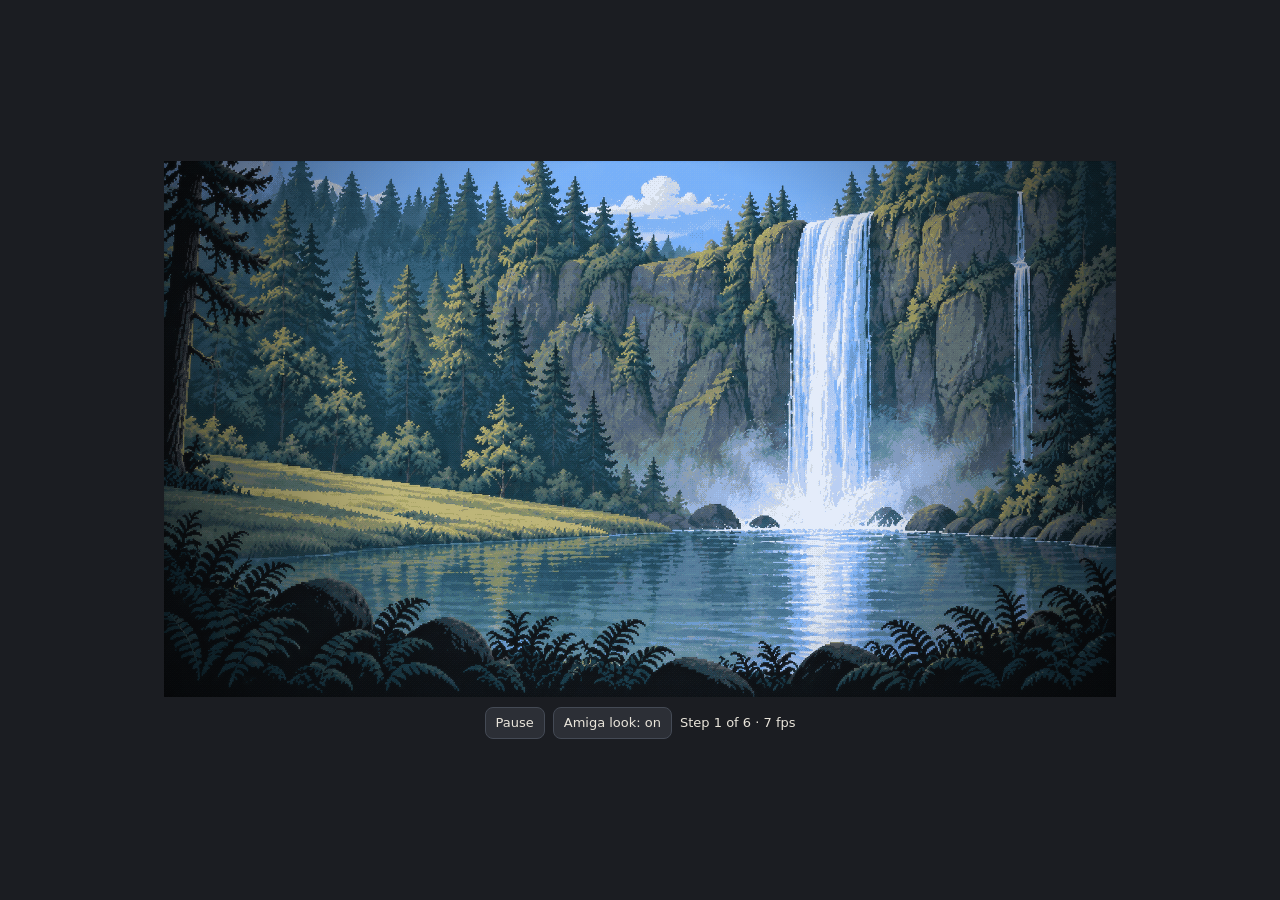
==== prototypes/waterfall/index.html @ de6b4bd4 "Waterfall test, step 1: source art, layers, the camp's Amiga look over the frame Co-Authored-By: Cla" ====
<!doctype html><html><head><meta charset="utf-8"><meta name="viewport" content="width=device-width,initial-scale=1">
<title>Waterfall test</title>
<style>
:root{--page:#1b1d22;--ink:#e8e4da}
html,body{margin:0;height:100%;background:var(--page);color:var(--ink);font:13px/1.4 system-ui,sans-serif}
.wrap{display:grid;place-items:center;min-height:100%;padding:16px;box-sizing:border-box}
canvas{display:block;image-rendering:pixelated;image-rendering:crisp-edges}
.bar{margin-top:10px;display:flex;gap:8px;align-items:center;flex-wrap:wrap;justify-content:center}
button{font:inherit;color:var(--ink);background:#2c2f36;border:1px solid #444a55;border-radius:8px;padding:6px 10px;cursor:pointer}
</style></head><body><div class="wrap"><div>
<canvas id="v" width="952" height="536" aria-label="Pixel-art waterfall into a forest pool, morning"></canvas>
<div class="bar"><button id="play" type="button">Pause</button><button id="look" type="button">Amiga look: on</button><span id="info"></span></div>
</div></div>
<script>
/* The waterfall: a pixel-art morning scene. Made by prototypes/waterfall/build.py from master.png and clean.png.
   WaterfallScene.start(canvas, active) draws into a 952x536 canvas at 7 fps while active() is true. */
window.WaterfallScene={start(v,active=()=>true){const API={ready:false};
const STEP=1,W=1672,H=941,Y0=939,AW=952,AH=536,CY=40,TOP=[1.0, 1.0, 1.0, 1.0, 1.0, 1.0, 1.0, 1.0, 1.0, 1.0, 1.0, 1.0, 1.0, 1.0, 1.0, 1.0, 1.0, 1.0, 1.0, 1.0, 1.0, 1.0, 1.0, 1.0, 1.0, 1.0, 1.0, 1.0, 1.0, 1.0, 1.0, 1.0, 1.0, 1.0, 1.0, 1.0, 1.0, 1.0, 1.0, 1.0, 1.0, 1.0, 1.0, 1.0, 1.0, 1.0, 1.0, 1.0, 1.0, 1.0, 1.0, 1.0, 1.0, 1.0, 1.0, 1.0, 1.0, 1.0, 1.0, 1.0, 1.0, 1.0, 1.0, 1.0, 1.0, 1.0, 1.0, 1.0, 1.0, 1.0, 1.0, 1.0, 1.0, 1.0, 1.0, 1.0, 1.0, 1.0, 1.0, 1.0, 1.0, 1.0, 1.0, 1.0, 1.0, 1.0, 1.0, 1.0, 1.0, 1.0, 1.0, 1.0, 1.0, 1.0, 1.0, 1.0, 1.0, 1.0, 1.0, 1.0, 1.0, 1.0, 1.0, 1.0, 1.0, 1.0, 1.0, 1.0, 1.0, 1.0, 1.0, 1.0, 1.0, 1.0, 1.0, 1.0, 1.0, 1.0, 1.0, 1.0, 1.0, 1.0, 1.0, 1.0, 1.0, 1.0, 1.0, 1.0, 1.0, 1.0, 1.0, 1.0, 1.0, 1.0, 1.0, 1.0, 1.0, 1.0, 1.0, 1.0, 1.0, 1.0, 1.0, 1.0, 1.0, 1.0, 1.0, 1.0, 1.0, 1.0, 1.0, 1.0, 1.0, 1.0, 1.0, 1.0, 1.0, 1.0, 1.0, 1.0, 1.0, 1.0, 1.0, 1.0, 1.0, 1.0, 1.0, 1.0, 1.0, 1.0, 1.0, 1.0, 1.0, 1.0, 1.0, 1.0, 1.0, 1.0, 1.0, 1.0, 1.0, 1.0, 1.0, 1.0, 1.0, 1.0, 1.0, 1.0, 1.0, 1.0, 1.0, 1.0, 1.0, 1.0, 1.0, 1.0, 1.0, 1.0, 1.0, 1.0, 1.0, 1.0, 1.0, 1.0, 1.0, 1.0, 1.0, 1.0, 1.0, 1.0, 1.0, 1.0, 1.0, 1.0, 1.0, 1.0, 1.0, 1.0, 1.0, 1.0, 1.0, 1.0, 1.0, 1.0, 1.0, 1.0, 1.0, 1.0, 1.0, 1.0, 1.0, 1.0, 1.0, 1.0, 1.0, 1.0, 1.0, 1.0, 1.0, 1.0, 1.0, 1.0, 1.0, 1.0, 1.0, 1.0, 1.0, 1.0, 1.0, 1.0, 1.0, 1.0, 1.0, 1.0, 1.0, 1.0, 1.0, 1.0, 1.0, 1.0, 1.0, 1.0, 1.0, 1.0, 1.0, 1.0, 1.0, 1.0, 1.0, 1.0, 1.0, 1.0, 1.0, 1.0, 1.0, 1.0, 1.0, 1.0, 1.0, 1.0, 1.0, 1.0, 1.0, 1.0, 1.0, 1.0, 1.0, 1.0, 1.0, 1.0, 1.0, 1.0, 1.0, 1.0, 1.0, 1.0, 1.0, 1.0, 1.0, 1.0, 1.0, 1.0, 1.0, 1.0, 1.0, 1.0, 1.0, 1.0, 1.0, 1.0, 1.0, 1.0, 1.0, 1.0, 1.0, 1.0, 1.0, 1.0, 1.0, 1.0, 1.0, 1.0, 1.0, 1.0, 1.0, 1.0, 1.0, 1.0, 1.0, 1.0, 1.0, 1.0, 1.0, 1.0, 1.0, 1.0, 1.0, 1.0, 1.0, 1.0, 1.0, 1.0, 1.0, 1.0, 1.0, 1.0, 1.0, 1.0, 1.0, 1.0, 1.0, 1.0, 1.0, 1.0, 1.0, 1.0, 1.0, 1.0, 1.0, 1.0, 1.0, 1.0, 1.0, 1.0, 1.0, 1.0, 1.0, 1.0, 1.0, 1.0, 1.0, 1.0, 1.0, 1.0, 1.0, 1.0, 1.0, 1.0, 1.0, 1.0, 1.0, 1.0, 1.0, 1.0, 1.0, 1.0, 1.0, 1.0, 1.0, 1.0, 1.0, 1.0, 1.0, 1.0, 1.0, 1.0, 1.0, 1.0, 1.0, 1.0, 1.0, 1.0, 1.0, 1.0, 1.0, 1.0, 1.0, 1.0, 1.0, 1.0, 1.0, 1.0, 1.0, 1.0, 1.0, 1.0, 1.0, 1.0, 1.0, 1.0, 1.0, 1.0, 1.0, 1.0, 1.0, 1.0, 1.0, 1.0, 1.0, 1.0, 1.0, 1.0, 1.0, 1.0, 1.0, 1.0, 1.0, 1.0, 1.0, 1.0, 1.0, 1.0, 1.0, 1.0, 1.0, 1.0, 1.0, 1.0, 1.0, 1.0, 1.0, 1.0, 1.0, 1.0, 1.0, 1.0, 1.0, 1.0, 1.0, 1.0, 1.0, 1.0, 1.0, 1.0, 1.0, 1.0, 1.0, 1.0, 1.0, 1.0, 1.0, 1.0, 1.0, 1.0, 1.0, 1.0, 1.0, 1.0, 1.0, 1.0, 1.0, 1.0, 1.0, 1.0, 1.0, 1.0, 1.0, 1.0, 1.0, 1.0, 1.0, 1.0, 1.0, 1.0, 1.0, 1.0, 1.0, 1.0, 1.0, 1.0, 1.0, 1.0, 1.0, 1.0, 1.0, 1.0, 1.0, 1.0, 1.0, 1.0, 1.0, 1.0, 1.0, 1.0, 1.0, 1.0, 1.0, 1.0, 1.0, 1.0, 1.0, 1.0, 1.0, 1.0, 1.0, 1.0, 1.0, 1.0, 1.0, 1.0, 1.0, 1.0, 1.0, 1.0, 1.0, 1.0, 1.0, 1.0, 1.0, 1.0, 1.0, 1.0, 1.0, 1.0, 1.0, 1.0, 1.0, 1.0, 1.0, 1.0, 1.0, 1.0, 1.0, 1.0, 1.0, 1.0, 1.0, 1.0, 1.0, 1.0, 1.0, 1.0, 1.0, 1.0, 1.0, 1.0, 1.0, 1.0, 1.0, 1.0, 1.0, 1.0, 1.0, 1.0, 1.0, 1.0, 1.0, 1.0, 1.0, 1.0, 1.0, 1.0, 1.0, 1.0, 1.0, 1.0, 1.0, 1.0, 1.0, 1.0, 1.0, 1.0, 1.0, 1.0, 1.0, 1.0, 1.0, 1.0, 1.0, 1.0, 1.0, 1.0, 1.0, 1.0, 1.0, 1.0, 1.0, 1.0, 1.0, 1.0, 1.0, 1.0, 1.0, 1.0, 1.0, 1.0, 1.0, 1.0, 1.0, 1.0, 1.0, 1.0, 1.0, 1.0, 1.0, 1.0, 1.0, 1.0, 1.0, 1.0, 1.0, 1.0, 1.0, 1.0, 1.0, 1.0, 1.0, 1.0, 1.0, 1.0, 1.0, 1.0, 1.0, 1.0, 1.0, 1.0, 1.0, 1.0, 1.0, 1.0, 1.0, 1.0, 1.0, 1.0, 1.0, 1.0, 1.0, 1.0, 1.0, 1.0, 1.0, 1.0, 1.0, 1.0, 1.0, 1.0, 1.0, 1.0, 1.0, 1.0, 1.0, 1.0, 1.0, 1.0, 1.0, 1.0, 1.0, 1.0, 1.0, 1.0, 1.0, 1.0, 1.0, 1.0, 1.0, 1.0, 1.0, 1.0, 1.0, 1.0, 1.0, 1.0, 1.0, 1.0, 1.0, 1.0, 1.0, 1.0, 1.0, 1.0, 1.0, 1.0, 1.0, 1.0, 1.0, 1.0, 1.0, 1.0, 1.0, 1.0, 1.0, 1.0, 1.0, 1.0, 1.0, 1.0, 1.0, 1.0, 1.0, 1.0, 1.0, 1.0, 1.0, 1.0, 1.0, 1.0, 1.0, 1.0, 1.0, 1.0, 1.0, 1.0, 1.0, 1.0, 1.0, 1.0, 1.0, 1.0, 1.0, 1.0, 1.0, 1.0, 1.0, 1.0, 1.0, 1.0, 1.0, 1.0, 1.0, 1.0, 1.0, 1.0, 1.0, 1.0, 1.0, 1.0, 1.0, 1.0, 1.0, 1.0, 1.0, 1.0, 1.0, 1.0, 1.0, 1.0, 1.0, 1.0, 1.0, 1.0, 1.0, 1.0, 1.0, 1.0, 1.0, 1.0, 1.0, 1.0, 1.0, 1.0, 1.0, 1.0, 1.0, 1.0, 1.0, 1.0, 1.0, 1.0, 1.0, 1.0, 1.0, 1.0, 1.0, 1.0, 1.0, 1.0, 1.0, 1.0, 1.0, 1.0, 1.0, 1.0, 1.0, 1.0, 1.0, 1.0, 1.0, 1.0, 1.0, 1.0, 1.0, 1.0, 1.0, 1.0, 1.0, 1.0, 1.0, 1.0, 1.0, 1.0, 1.0, 1.0, 1.0, 1.0, 1.0, 1.0, 1.0, 1.0, 1.0, 1.0, 1.0, 1.0, 1.0, 1.0, 1.0, 1.0, 1.0, 1.0, 1.0, 1.0, 1.0, 1.0, 1.0, 1.0, 1.0, 1.0, 1.0, 1.0, 1.0, 1.0, 1.0, 1.0, 1.0, 1.0, 1.0, 1.0, 1.0, 1.0, 1.0, 1.0, 1.0, 1.0, 1.0, 1.0, 1.0, 1.0, 1.0, 1.0, 1.0, 1.0, 1.0, 1.0, 1.0, 1.0, 1.0, 1.0, 1.0, 1.0, 1.0, 1.0, 1.0, 1.0, 1.0, 1.0, 1.0, 1.0, 1.0, 1.0, 1.0, 1.0, 1.0, 1.0, 1.0, 1.0, 1.0, 1.0, 1.0, 1.0, 1.0, 1.0, 1.0, 1.0, 1.0, 1.0, 1.0, 1.0, 1.0, 1.0, 1.0, 1.0, 1.0, 1.0, 1.0, 1.0, 1.0, 1.0, 1.0, 1.0, 1.0, 1.0, 1.0, 1.0, 1.0, 1.0, 1.0, 1.0, 1.0, 1.0, 1.0, 1.0, 1.0, 1.0, 1.0, 1.0, 1.0, 1.0, 1.0, 1.0, 1.0, 1.0, 1.0, 1.0, 1.0, 1.0, 1.0, 1.0, 1.0, 1.0, 1.0, 1.0, 1.0, 1.0, 1.0, 1.0, 1.0, 1.0, 1.0, 1.0, 1.0, 1.0, 1.0, 1.0, 1.0, 1.0, 1.0, 1.0, 1.0, 1.0, 1.0, 1.0, 1.0, 1.0, 1.0, 1.0, 1.0, 1.0, 1.0, 1.0, 1.0, 1.0, 1.0, 1.0, 1.0, 1.0, 1.0, 1.0, 1.0, 1.0, 1.0, 1.0, 1.0, 1.0, 1.0, 1.0, 1.0, 1.0, 1.0, 1.0, 1.0, 1.0, 1.0, 1.0, 1.0, 1.0, 1.0, 1.0, 1.0, 1.0, 1.0, 1.0, 1.0, 1.0, 1.0, 1.0, 1.0, 1.0, 1.0, 1.0, 1.0, 1.0, 1.0, 1.0, 1.0, 1.0, 1.0, 1.0, 1.0, 1.0, 1.0, 1.0, 1.0, 1.0, 1.0, 1.0, 1.0, 1.0, 1.0, 1.0, 1.0, 1.0, 1.0, 1.0, 1.0, 1.0, 1.0, 1.0, 1.0, 1.0, 1.0, 1.0, 1.0, 1.0, 1.0, 1.0, 1.0, 1.0, 1.0, 1.0, 1.0, 1.0, 1.0, 1.0, 1.0, 1.0, 1.0, 1.0, 1.0, 1.0, 1.0, 1.0, 1.0, 1.0, 1.0, 1.0, 1.0, 1.0, 1.0, 1.0, 1.0, 1.0, 1.0, 1.0, 1.0, 1.0, 1.0, 1.0, 1.0, 1.0, 1.0, 1.0, 1.0, 1.0, 1.0, 1.0, 1.0, 1.0, 1.0, 1.0, 1.0, 1.0, 1.0, 1.0, 1.0, 1.0, 1.0, 1.0, 1.0, 1.0, 1.0, 1.0, 1.0, 1.0, 1.0, 1.0, 1.0, 1.0, 1.0, 1.0, 1.0, 1.0, 1.0, 1.0, 1.0, 1.0, 1.0, 1.0, 1.0, 1.0, 1.0, 1.0, 1.0, 1.0, 1.0, 1.0, 1.0, 1.0, 1.0, 1.0, 1.0, 1.0, 1.0, 1.0, 1.0, 1.0, 1.0, 1.0, 1.0, 1.0, 1.0, 1.0, 1.0, 1.0, 1.0, 1.0, 1.0, 1.0, 1.0, 1.0, 1.0, 1.0, 1.0, 1.0, 1.0, 1.0, 1.0, 1.0, 1.0, 1.0, 1.0, 1.0, 1.0, 1.0, 1.0, 1.0, 1.0, 1.0, 1.0, 1.0, 1.0, 1.0, 1.0, 1.0, 1.0, 1.0, 1.0, 1.0, 1.0, 1.0, 1.0, 1.0, 1.0, 1.0, 1.0, 1.0, 1.0, 1.0, 1.0, 1.0, 1.0, 1.0, 1.0, 1.0, 1.0, 1.0, 1.0, 1.0, 1.0, 1.0, 1.0, 1.0, 1.0, 1.0, 1.0, 1.0, 1.0, 1.0, 1.0, 1.0, 1.0, 1.0, 1.0, 1.0, 1.0, 1.0, 1.0, 1.0, 1.0, 1.0, 1.0, 1.0, 1.0, 1.0, 1.0, 1.0, 1.0, 1.0, 1.0, 1.0, 1.0, 1.0, 1.0, 1.0, 1.0, 1.0, 1.0, 1.0, 1.0, 1.0, 1.0, 1.0, 1.0, 1.0, 1.0, 1.0, 1.0, 1.0, 1.0, 1.0, 1.0, 1.0, 1.0, 1.0, 1.0, 1.0, 1.0, 1.0, 1.0, 1.0, 1.0, 1.0, 1.0, 1.0, 1.0, 1.0, 1.0, 1.0, 1.0, 1.0, 1.0, 1.0, 1.0, 1.0, 1.0, 1.0, 1.0, 1.0, 1.0, 1.0, 1.0, 1.0, 1.0, 1.0, 1.0, 1.0, 1.0, 1.0, 1.0, 1.0, 1.0, 1.0, 1.0, 1.0, 1.0, 1.0, 1.0, 1.0, 1.0, 1.0, 1.0, 1.0, 1.0, 1.0, 1.0, 1.0, 1.0, 1.0, 1.0, 1.0, 1.0, 1.0, 1.0, 1.0, 1.0, 1.0, 1.0, 1.0, 1.0, 1.0, 1.0, 1.0, 1.0, 1.0, 1.0, 1.0, 1.0, 1.0, 1.0, 1.0, 1.0, 1.0, 1.0, 1.0, 1.0, 1.0, 1.0, 1.0, 1.0, 1.0, 1.0, 1.0, 1.0, 1.0, 1.0, 1.0, 1.0, 1.0, 1.0, 1.0, 1.0, 1.0, 1.0, 1.0, 1.0, 1.0, 1.0, 1.0, 1.0, 1.0, 1.0, 1.0, 1.0, 1.0, 1.0, 1.0, 1.0, 1.0, 1.0, 1.0, 1.0, 1.0, 1.0, 1.0, 1.0, 1.0, 1.0, 1.0, 1.0, 1.0, 1.0, 1.0, 1.0, 1.0, 1.0, 1.0, 1.0, 1.0, 1.0, 1.0, 1.0, 1.0, 1.0, 1.0, 1.0, 1.0, 1.0, 1.0, 1.0, 1.0, 1.0, 1.0, 1.0, 1.0, 1.0, 1.0, 1.0, 1.0, 1.0, 1.0, 1.0, 1.0, 1.0, 1.0, 1.0, 1.0, 1.0, 1.0, 1.0, 1.0, 1.0, 1.0, 1.0, 1.0, 1.0, 1.0, 1.0, 1.0, 1.0, 1.0, 1.0, 1.0, 1.0, 1.0, 1.0, 1.0, 1.0, 1.0, 1.0, 1.0, 1.0, 1.0, 1.0, 1.0, 1.0, 1.0, 1.0, 1.0, 1.0, 1.0, 1.0, 1.0, 1.0, 1.0, 1.0, 1.0, 1.0, 1.0, 1.0, 1.0, 1.0, 1.0, 1.0, 1.0, 1.0, 1.0, 1.0, 1.0, 1.0, 1.0, 1.0, 1.0, 1.0, 1.0, 1.0, 1.0, 1.0, 1.0, 1.0, 1.0, 1.0, 1.0, 1.0, 1.0, 1.0, 1.0, 1.0, 1.0, 1.0, 1.0, 1.0, 1.0, 1.0, 1.0, 1.0, 1.0, 1.0, 1.0, 1.0, 1.0, 1.0, 1.0, 1.0, 1.0, 1.0, 1.0, 1.0, 1.0, 1.0, 1.0, 1.0, 1.0, 1.0, 1.0, 1.0, 1.0, 1.0, 1.0, 1.0, 1.0, 1.0, 1.0, 1.0, 1.0, 1.0, 1.0, 1.0, 1.0, 1.0, 1.0, 1.0, 1.0, 1.0, 1.0, 1.0, 1.0, 1.0, 1.0, 1.0, 1.0, 1.0, 1.0, 1.0, 1.0, 1.0, 1.0, 1.0, 1.0, 1.0, 1.0, 1.0, 1.0, 1.0, 1.0, 1.0, 1.0, 1.0, 1.0, 1.0, 1.0, 1.0, 1.0, 1.0, 1.0, 1.0, 1.0, 1.0, 1.0, 1.0, 1.0, 1.0, 1.0, 1.0, 1.0, 1.0, 1.0, 1.0, 1.0, 1.0, 1.0, 1.0, 1.0, 1.0, 1.0, 1.0, 1.0, 1.0, 1.0, 1.0, 1.0, 1.0, 1.0, 1.0, 1.0, 1.0, 1.0, 1.0, 1.0, 1.0, 1.0, 1.0, 1.0, 1.0, 1.0, 1.0, 1.0, 1.0, 1.0, 1.0, 1.0, 1.0, 1.0, 1.0, 1.0, 1.0, 1.0, 1.0, 1.0, 1.0, 1.0, 1.0, 1.0, 1.0, 1.0, 1.0, 1.0, 1.0, 1.0, 1.0, 1.0, 1.0, 1.0, 1.0, 1.0, 1.0, 1.0, 1.0, 1.0, 1.0, 1.0, 1.0, 1.0, 1.0, 1.0, 1.0, 1.0, 1.0, 1.0, 1.0, 1.0, 1.0, 1.0, 1.0, 1.0, 1.0, 1.0, 1.0, 1.0, 1.0, 1.0, 1.0, 1.0, 1.0, 1.0],PAL=[[218, 229, 248], [195, 205, 218], [169, 193, 238], [142, 180, 240], [173, 164, 103], [135, 163, 212], [110, 162, 241], [102, 159, 246], [100, 158, 245], [149, 145, 84], [128, 143, 150], [131, 127, 93], [111, 136, 174], [111, 122, 86], [92, 137, 196], [87, 124, 141], [95, 115, 115], [73, 115, 142], [98, 109, 103], [97, 101, 101], [86, 102, 108], [80, 103, 106], [79, 93, 101], [71, 104, 135], [71, 97, 90], [70, 86, 109], [69, 86, 84], [60, 103, 130], [55, 94, 125], [56, 98, 107], [55, 91, 100], [50, 86, 111], [57, 86, 86], [61, 80, 102], [59, 81, 78], [42, 81, 105], [47, 80, 86], [66, 72, 79], [59, 74, 89], [56, 73, 86], [53, 71, 83], [49, 73, 82], [48, 65, 77], [40, 74, 93], [42, 71, 77], [40, 62, 80], [40, 60, 64], [33, 71, 92], [31, 65, 86], [31, 65, 77], [28, 60, 79], [30, 59, 68], [28, 54, 70], [28, 53, 60], [21, 53, 69], [20, 51, 62], [38, 44, 52], [27, 44, 53], [23, 44, 55], [20, 48, 60], [20, 39, 48], [19, 46, 59], [18, 39, 49], [16, 45, 57], [15, 39, 50], [14, 31, 40], [17, 21, 25], [12, 18, 22], [12, 14, 17], [11, 21, 27], [11, 16, 21], [11, 16, 19], [11, 15, 20], [11, 15, 18], [11, 14, 17], [11, 13, 17], [11, 12, 15], [10, 11, 15], [10, 11, 12], [9, 22, 30]],TUNE={"bright": 6, "contrast": -4, "sat": 7, "temp": -3, "shadows": -16, "colors": 80, "dstr": 42},RAMPS={},GLINTS=[[678, 1301], [684, 1169], [816, 1235], [701, 1134], [663, 1135], [728, 1097], [654, 1078], [810, 1241], [756, 1202], [769, 1516], [685, 1064], [709, 1183], [839, 1259], [799, 1200], [828, 1168], [789, 1310], [661, 1343], [830, 1218]],FISH=[[712, 833], [691, 377], [707, 1005], [751, 1376], [781, 1016], [713, 720], [799, 941], [766, 1353], [716, 1003], [717, 462], [753, 947], [718, 918], [697, 964], [757, 958], [694, 966], [786, 899], [733, 1260], [733, 851], [693, 872], [752, 625], [798, 559], [808, 1090], [702, 1417], [745, 706]];
const vg=v.getContext('2d');
const work=document.createElement('canvas');work.width=W;work.height=H;const g=work.getContext('2d');g.imageSmoothingEnabled=false;
const small=document.createElement('canvas');small.width=AW;small.height=AH;const sg=small.getContext('2d',{willReadFrequently:true});sg.imageSmoothingEnabled=true;sg.imageSmoothingQuality='high';
const glow=document.createElement('canvas');glow.width=AW;glow.height=AH;const gg=glow.getContext('2d');
const load=s=>new Promise(r=>{const i=new Image();i.onload=()=>r(i);i.src='data:image/png;base64,'+s});
const hash=n=>{const s=Math.sin(n*127.1)*43758.5453;return s-Math.floor(s)};
const vn=(x,y)=>{const ix=Math.floor(x),iy=Math.floor(y),fx=x-ix,fy=y-iy,u=fx*fx*(3-2*fx),w=fy*fy*(3-2*fy),h=(a,b)=>hash(a*57.3+b*131.7);
  return (h(ix,iy)*(1-u)+h(ix+1,iy)*u)*(1-w)+(h(ix,iy+1)*(1-u)+h(ix+1,iy+1)*u)*w};
const px=(c,x,y,col)=>{c.fillStyle=col;c.fillRect(Math.round(x/2)*2,Math.round(y/2)*2,2,2)};   // one art pixel, on the grid

/* ---------- the camp's look: tune, 80 fixed colours, a Bayer 4x4 dither locked to the screen, glow and vignette ---------- */
function tune(r,g,b){const t=TUNE;r+=t.bright/200;g+=t.bright/200;b+=t.bright/200;const k=1+t.contrast/100;r=(r-.5)*k+.5;g=(g-.5)*k+.5;b=(b-.5)*k+.5;
  let l=r*.299+g*.587+b*.114;const s=1+t.sat/100;r=l+(r-l)*s;g=l+(g-l)*s;b=l+(b-l)*s;r+=t.temp/100*.12;b-=t.temp/100*.12;
  l=Math.min(1,Math.max(0,r*.299+g*.587+b*.114));const sh=1+t.shadows/100*(1-l)*(1-l);return [r*sh,g*sh,b*sh]}
const LUT=new Uint8Array(64*64*64*3);
for(let i=0;i<64;i++)for(let j=0;j<64;j++)for(let k=0;k<64;k++){const [r,g2,b]=tune((i+.5)/64,(j+.5)/64,(k+.5)/64);let best=0,bd=1e9;
  for(let p=0;p<PAL.length;p++){const dr=r*255-PAL[p][0],dg=g2*255-PAL[p][1],db=b*255-PAL[p][2],d=dr*dr*.3+dg*dg*.59+db*db*.11;if(d<bd){bd=d;best=p}}
  const o=((i*64+j)*64+k)*3;LUT[o]=PAL[best][0];LUT[o+1]=PAL[best][1];LUT[o+2]=PAL[best][2]}
const BAYER=[0,8,2,10,12,4,14,6,3,11,1,9,15,7,13,5],DSTR=TUNE.dstr/100*36;let lookOn=true;
function finish(){sg.drawImage(work,0,0,AW,AH);const im=sg.getImageData(0,0,AW,AH),d=im.data;
  if(lookOn){for(let y=0;y<AH;y++)for(let x=0;x<AW;x++){const o=(y*AW+x)*4,dt=(BAYER[(y&3)*4+(x&3)]/16-.47)*DSTR;
      const r=Math.min(63,Math.max(0,(d[o]+dt)>>2)),g2=Math.min(63,Math.max(0,(d[o+1]+dt)>>2)),b=Math.min(63,Math.max(0,(d[o+2]+dt)>>2)),q=((r*64+g2)*64+b)*3;
      d[o]=LUT[q];d[o+1]=LUT[q+1];d[o+2]=LUT[q+2]}}
  vg.putImageData(im,0,0);
  if(lookOn){gg.clearRect(0,0,AW,AH);gg.filter='blur(1.6px)';gg.drawImage(v,0,0);gg.filter='none';
    vg.save();vg.globalCompositeOperation='screen';vg.globalAlpha=.3;vg.drawImage(glow,0,0);vg.restore();
    const R=Math.hypot(AW*.6,AH*.55),vgr=vg.createRadialGradient(AW*.5,AH*.48,R*.4,AW*.5,AH*.48,R);vgr.addColorStop(0,'rgba(0,0,0,0)');vgr.addColorStop(1,'rgba(0,0,0,.8)');
    vg.fillStyle=vgr;vg.fillRect(0,0,AW,AH)}}

/* ---------- mist: soft puffs rising from the base of the fall and drifting slowly against the cliff ---------- */
const MIST=[];for(let i=0;i<16;i++)MIST.push({ph:hash(i*3.3)*14,x0:1020+hash(i*7.1)*330,dx:(hash(i*1.9)-.5)*70,r:34+hash(i*5.7)*40});
function mist(t){for(const m of MIST){const a=((t+m.ph)%14)/14,x=m.x0+m.dx*a+Math.sin(t*.25+m.ph)*14,y=625-a*170,r=m.r*(1+a*.9),al=.16*Math.sin(Math.PI*a);
  const gr=g.createRadialGradient(x,y,0,x,y,r);gr.addColorStop(0,`rgba(232,240,248,${al})`);gr.addColorStop(1,'rgba(232,240,248,0)');g.fillStyle=gr;g.fillRect(x-r,y-r,r*2,r*2)}}
/* ---------- glints and the fish ---------- */
function glints(t){for(let i=0;i<GLINTS.length;i++){const [y,x]=GLINTS[i],h=hash(i*4.7),k=Math.max(0,Math.sin(t*(.6+h*.9)+h*30));if(k<.92)continue;
  px(g,x,y,'#f4fbff');if(k>.985){px(g,x-2,y,'#cfe6f2');px(g,x+2,y,'#cfe6f2');px(g,x,y-2,'#cfe6f2');px(g,x,y+2,'#cfe6f2')}}}
const JUMPS=[];{let tt=18;for(let i=0;i<200;i++){JUMPS.push({s:tt,i});tt+=50+hash(i*2.3)*50}}   // the first after 18 s (for testing), then every 50-100 s
function ring(x,y,a,col){const r=4+a*26,n=Math.round(8+r*.9);for(let k=0;k<n;k++){const an=k/n*6.283;if(hash(k*1.3+a*.0)>1-a*.6)continue;px(g,x+Math.cos(an)*r,y+Math.sin(an)*r*.28,col)}}
function fish(t){for(const j of JUMPS){if(j.s>t)break;const a=t-j.s;if(a>3.4)continue;const [y0,x0]=FISH[j.i%FISH.length],dir=hash(j.i)>.5?1:-1;
  if(a<1){const x=x0+dir*a*30,y=y0-Math.sin(Math.PI*a)*26,c='#c9d6dc',d='#5f7480',up=a<.5;   // a small fish arcs out and back in
    px(g,x,y,c);px(g,x-dir*2,y+(up?2:-2)*.5,c);px(g,x+dir*2,y-(up?1:-1),d);px(g,x-dir*4,y+(up?2:-1),d);
    if(a<.25){px(g,x0-2,y0,'#e8f4f8');px(g,x0+2,y0-2,'#e8f4f8')}}
  ring(x0,y0,Math.min(1,a/2.4),'rgba(220,236,242,.85)');if(a>1)ring(x0+dir*30,y0,Math.min(1,(a-1)/2.4),'rgba(220,236,242,.85)')}}

Promise.all([load('iVBORw0KGgoAAAANSUhEUgAABogAAAOtCAIAAAA95HBeAAEAAElEQVR42pz9adAuyXUeBp5zMrOq3u1b79a39wa6sRErCXABSRBcTIriKomy6JElWWPRYTs8GjtGdjgUjnHMaJaw5ZF/KCyFQyJntFjjsA1KAklJJEUJBAFIxNpNdGPrBd199/ut71ZVuZwzP2rLrO9rSTH9g7y491vqrcrKPOc5z4KorgivEAEkAAQAQDACAQgFNBABACAAEACgAACiBEBAYcLMufXP/se/8kM//bObtYcAkKmtLd/x7JW//Zf+/O/8g1/h4MkoQAIAABEAAEBEAAREaP8TkfYfpfsrwO5/SPPbERABARABFSACIZLGYja5ch0Q3GrJVYlAejpV+TQAMDthB86Ks5nJ0GSUFXmxszl6uL37bWALBBAYRAARmPV8Pn38sWxvxsECBxVAhfDYjetua7/5wov1ekuZQqXFB8iv/My/9xc/9mP/drVxqDQQhhCUyVD5T/7yf/O7v/rfZVMVnHDw3WdAQEIk9vzch77ze37wg5//nU997YUXi2xS2XJ29Tt/7j/5q9//w9+1Pd4WmXFBAkAQEAFBkOZTA4K0N6q5dwCCCCAswhpBIbL1INLeShYQAZDm20D6W40I2PybZyZN+/uT3R1NIgpRa1KIGBiAV1v7+q3TTelYOHAAABZhQG5/MTIWQc+YTGDDoIGpe5ggIM31CgLj8EgBEJvHidEFNY8d+6feL4JuBSAAUvsF0q4CEGbHhwfyz37tl9/45r8wEy2EwAyAgsDYfBcAiEJYHZ0+8dQHv+vHfnG2eAytAiFmEQAWZgRhYGAAFJDuCoaPIt1H6pclJl/SLef+O4ZPmnzC5ptw9FWS/H8cln70IrS/XKKv7N4jiO8tja8q/VXdxaeXKvEfoseX/i2mHwjil3n8sQTG/+Ho00p0zxCHJ48XvmH4ehn/AIl+ff8N3dPqNgwARLxw4Thc73DFCP+a/2T0mUffIuk/XvLjhgt5i8cf33u55GFK9CMue7iXLcMLn1oEAFhGqw6Rxg9X4OJPi5cpxb9OLt6q4c/dDiAXPkXzi0SSX4d48ZbLhY+JmH59+hOGp56cIf+qp3PJR8BLF/glT5Wie4CjQ6xf391GjgCq+X+C3SYjjBAUBZ9zjcIB2SNgmFBYnNyGN361rl5eluvF4XSWE1o6Pqu+8drR2UaqoOvATlCxVGW1d+Ox7/zxP7p39d2kHgWYgpfhVzACSvecsd/bBASA480Gk/uEb/mhu+/AyzaXi4ti/ELLpT+N01t+4dVFeYs3M/r10YLplly6e0iyYNLrvLiBS7qEMN3RLt2Fhg0Kx28OdksBL/khculOLfD/339ycROO96BhvY63lbd+aPE3SvLSUPrKD7dJLt3oxn+Q9izAi2cBvuVGJxe2yOgqmC8crHLJbib4r73D2N+8f9VNGkoaufBqwFtd71sdlM2WKJIum/FuJJIsbRzvcm91oEL/k+Vi0SXxdik42mfl0hdGLiuPLm7pzQ9DSvf/iw8m3nclud74Si49MZryN/mlb1lXxJcrF3crEbnw2OTCGr/sDaXhVAIAGfY0ah+jyCU/UboyGKPD9a33gfiqLtnlLqn/cPSox8XZW9Y2/VVIurte8ia2Px8lqi6jzyJ4Ye0LAIhqS+/+BrTdgwwlwLC6CQBBKPlSECERBEARoe4YEwAG9EgekQGQGUQA2OfiJyd3+PZvBr7vsC5moGEb6soQBcBVnd09obun5aqug7MigKgFiAVAUAAlejmBMYhGIEAA66agZhS2evbhn/[base64]/8RV+v7t965fY3Xjg/efPowUMXgEEghEmR7e3t7ezMvN1uy03lgg2h0NoQiUBgYNZKm+WqfPPWXSQF4gkxn0yyvPDOldsth4BE2JdzbYeKbXeLgAgiwiIgHAJwtq/2Hw3sqDzz6+1s/20/8OO/sLeT5xrmub315hvn1hw8+vRsmi8UHWTnYN84P7332mv3js/WgV0BNteBNLMwCDMH730IEkK+3PDp2m2sC963ZVt3cvWtMCISgjAzMDMDoggEQaW0ppBn+CPfe/W5RwqpgQUBsHnILIxKWQubyp9v6s3WEyAR1ZarQKvKlzZsKn9ytim3tUJNhM1jQaUQm/eNEICdP9jPn3pivpgQArCAsHjPlYWNp5Pz7XZdsQCDKGPI5MpMEZXbbFxVCgdmAQQCzjJTzCa+rsv1tin1ug8qXYclSLqYTk0xARGlCAGJFCgUCSIMgSF4Ap4X0/liLiBIxMIo7R7pOSxXm+Vy4zk458WHEIRZ2kO2B6YanOViG4bR4dht8RxYQPZv3pzu7CKLVrrFSgioOZGajQyBQepyw8EH61xVAiIDcuAggkgsgigoTICKSCMyTabAjh0CTYC9BIuIQhqjQ0hEEBGwOVwUEqAgKQJHVx695lEH9ohQbVnt5LePT5//yuc4VDqfS1tASNuN9NVgs3232yun+/LFYxq7wpgEml4IRQCYvbcA4LcbqWsghZmhQoCFlAJEu9pKVVllBUjv7mdT0plBIgmALAIChH3Biag4CAch0k5YAJ135fbE2y0RoPfGKAe2mOnrT9zIZ9n6bGXUVBAF2IEgEKoawIIvALjpDmUoxYXB3/v2N786x6os+0d7/cmbH/[base64]/3PlImxx+f8aQ10iUfHZ3UuBy4t7vIA0yPitkn4NXbyeqGP916AZF7C5i5eEl3Y67UqOnhJG60Qu7Wek/5UX+jK52FZ3H04uVpk49KRD7Y3/uh4X029BeCv08LILAUSUi08bk4874AV44UdgfJ14ySJCjDEVSXs0THcPGXWY2H2quAnAqHu+5GYgt/3A5dDBZYuvXcOIfVco7S4m3Qs4XApcMqW50EBGXy/NJtfcaXlLDBz/jaEOFLgMaru0lxZJMCxMFlr07jV1N6BI0/K2b6EQNueZQkeKhIQEqBaxCCv9CMKN8vhr8wPi1aqYz2/fOb19HlYWgwJXsppktnQBMHhADQ/vvKKy/Z1HHqtrQGBK7iG2OzUKxhh3ikDK+M0dY3OI7aMcbiZeAkRcBnjhhb4X0/0T/xXThWRtpA0jjl5hiV9WGgAAGT7iJcizXLqB94305RvUJYtEmmMNo3Y3QSaaWyqXHgJ9RTSG1S5stZctTbz40xKcE0UE20+E6ezr3xTpu+TNbj8pjv9hGGrR8M2YnDLd+4/xw8W3PAq7FxNThKMrmFMAv8XmLj8p+l8j7ep5i/cbhzP8rXeN5tcPtU37TlzY8i/7XJedldiNKyCaMcHF5fcWs7F/o70N+yHvBXhOhuUVlegDlooXC5fhOQhcmI7BgDB2NwpjdPEtagaM8HWIF5CMkKRoztZvbDgG1P9VD7e756PjRt7iLY1hULn4MwWi7UhASLq72dfjSS0n0LY/TQeE3ZgH8V/zROWysZJ0q/ViXZdWpW994uFlyyWZuuPo98pbTLq6Nx0xfmSY7g89yC/x1owwxp3Tw7v9chkAUKG28eFuzXALBTKhEIhoQGBEMgBQ46EqHgnrB7t77O1W5Z7JBcIAaGbKrGiyWJxWwN0wiAWRsOtamnqruVBUBMF7EdRGO8t37p9ff9f7928+RVmxPV9pAo3ESD7I6tTVd8ucFM12s4O30fyQ6/[base64]/L+HPTdWw9e+OwX+eiOt6eBBTOyG49K5XpS7C44eF0ot3TL89Izwq62jrNMMSMSskgAQFLMQEQswkikFTjPoYEjULoxMiJEhSa2sGy7TpuZK6GeirdBVSylJeRpvloHCz6/opcrXlvcl7wqSRfZnft3t3e/[base64]//izHz16+TNV+RCVuXCuSVujiAC1Y0pFOxyQA6NSQmJL+dW//t89fPMVMhNujymBBJkbBh3Y78DD/g0ydLLYnwOILVdrqBMIxVu3PBNA8B4JhL0rSzWZkdbNu5fPpzbUxAzIodqKeDUt0BjwVccU6eAjZMQgwBICKqQMwPo3X3l1e3QiInqiFcFskS9PykWxu5PvsfegwQsjo4ggi8rYaANgQJESDOKH50kICCY3q7OzFz7z+4RFPn+ETDabFXpy8In/4a9ee/SdH/7hn3ZlDUwgjFE11n789uhCGR4BZEopguADSLNSgYM0701z17vDGIebiiAsiGiMAgJbukrTfEYoKMxC6HyYzrLS2wBAmlgYUdpvJZAghCAghOK4qfKRWmR4PCxtpgoxyaz7LAPmH6FyaUOC6Si1u/yufmhLMCLNIsSIRILcUqRQhIcWTOfZ+ebUk53Ps+1ZsK4ZRXVopQzDB2iQ9ajZEum4nRiDMtJDS12NFkNB0Vbe1LZtjYWXcOTSmnVULzbILkcHQ/vsm6JaGhYMDp1D3CFjd4cbPKCvdnAEDeEA5aAk5d1btYVd/d1sz8OPRMQY6ep+ewSQSff6YlrRD7dxKNixH0xLCiL1tyFaK/1N7poJvEAMiSmb7bVhXx1j8kFRxuyZfptGSgbeQ2/aAfAi0i37/iLwso5z4OBETSwCgjBgC+i3iDhGsBR2v6R9Cl2lLMN963vutyB3EA6wSNRf94uq+Ye2jY8BzOjrUTBeQhLBhiKCI97TJcSXnh6I7Zg77i4xhlARR0sXx61ys4Vj2vpI91Sgb/2TQxa7T9wh5indYwTPYwKzj1pITJDb9gf1e+7QTyJECGXSDzMhiIbABVsJzueTsnT1ssyn9vAdN2uzv1icn9/ertebo7V/eOLWpcwPJs55UYog6IkmgrDZfOkf/Or+I699/N9/jypmwTlun3f78bBdFdGh3O54PZGRhqfefnhJsOyIuZxuWxfvz3j3HgYH3a+TfifvN7HhhaT4ceCogMDuczRf2ewW3Z4gMNQZDVcwff3iektaqBhbNK0fYUULpv/86erov3doUAVSdCbprnvSZAwO9n1e8yCwv5x2wbez3vZ29RSmdELQfAPGffmFiYPErJyBvNfNTOGSn4+XcU1THQNGPBxMEXIYXQImZCrsN6jo1GilAJLCI9G0qf0ahnjDjndXjBhVhB0kNIDAPXw8/A12I5KIbdXdxuFwjAuyYRfCmGmKI6RZRgfTMF4bFhSO2IfNI2gxw3h77pbEUCl3LSK2FUqKq3TnAMQvd4eEUUf5GDZLGehjA+Y0HHyj9xujPX7MlIOuSo8P1o6CMKz99pui8UW0/MactK72G/ZO6feNt6o5pa+vBsZ/fyTH0pPh8WK0UwlcPtPBlJo4vA5Nfd7vbN1RjWPKF0pDNJFoKbb1Or3lLEP62w4R9X1Yi90eEr1N0W6AI4xSoN/lImi5H2vHo5P2FelrjPbnS/+WDQVdUo8NLP++JInOcOnqG+w+V7SJdHqbaN/E8dhLZLwDtEXRAM4iEgiLIIISbt8bxYSBkUKxH0yehxOZTartaekq75gIoFz76VU13VVTVNNMW2K3rcHono83hnYRAIGUAiEWTTt77/zun3vuQx8FPasqC4TC4oFVpkLwap7Nnnx8b/[base64]/9NqXv/roY/NMaY2oM8WlN7li752zrtyiVHa1NYjOuvXp0qisuLKDqi9KGBGUwoZU460LmfHOtcsa++K2n1NLO1PrFyt2I9ZQKxDMDFsBzeLKzcnxhPTiYOK9E3L5dEaIpBWzW9//[base64]/LUX0kR6m63hdCpGguS+CBKhIggCir4N3HJzPJwUKN6QiMOi9J6WQkBQBCyjE0J3USAykP/5L//3t17745hc/GeqH2ZV3/sL/8f/xoz/9sb/8H/255z/9d5A09mcX9pPnlkGFgsHVgPt5sUsi2pB1QiCZAeIJCLAwNUuqB/ME+gM4qZlifjNCVL/GB1p0jLXfyyDCZQmIRAiMejqhYtpsH8EFRERtUBnmWpwNjl1VCYiEICGg1k2dg0gCyC4EG9REUJE4JgL2dnV65svaFJlzwcwMEtRbuXL93bs7j9m6QgKlQBCEhVC85+3GAjiAnNkLourkt8LCgRFBa8XeWQ7f/WN/6mf/zP/p7ouf+Y2/81c+/Zm/++yH/vj7P/LTRYa2ZmWwbysQ0soQARiaPhaRnPcsQWuoay/MREPBxO3e0j69hhwvnA62BZ0N29Ip1CqHzKAgAMtm445Otpt1qRUSYQjSsHqFkRppszAHr8gblQtD4KYkSKSPDTA4brahBcIAYUyAkEsENX3xgIOSpqNvNu1maLhvxBwr39puSQRDEEJFYfvZX/27CI989Kf+yPxgf3VqgZGABHh05ZKUGXgJza2bmPbAkaRQFvZ8ZxzRQCUBkSQhcCRgPHY/V4YmMybxdM2PNLxEGvTmo4JN4oJzjA1FFSRERaxcxnCRrsqWWNYQlX0Si72k79olUVGPRKTRSz70MVG1LcljQUjahI5v2WyfOH5LhnGrjNAdiClMXSMl/a2OKkzBEUNO8IJ+TkbYjcSD4RSrRumvOWnputslwJDM2jFFBfuWs6sRk+auvUXRl2NMSZARstqrGTFV8kSCbuxZJzjwFfv+H3u+RXTnYlQk5bdFrUvCaGvLnQGnGI3Px72h9C4IPToSbZIxdaZfE72wFXvS68DUlR4mQokr70i0EP1w7L48WkIt/W2kPo/A4Z6Ve/Gk614XBFCeSCNnx89jvXU3PqxF5xPSVF6/TuLy7elm98rk9j0LoooC1hU4K6Ros65MXojzBBQCAexszl19vl3kHBgEqEGSsavgEgpDQlwEiZvyfl+QCBCLyEDdtompgwFS3891C7p7JaUffAAmKqcWL0owkPYnMiJGaN6wDUTv9HD2CEc7Us/EStncMQ2m+9bEeABT4GbYkfqlGw1ZsBvfvCXvZywWHC4Bo78fGtP2/ZQLVgMxItE3DAOc118nCowIsBLZKcTgtgzYScLTlYgYkAgdLmcRxw3zsLFJgmZ11CAciX8T1Dvq1/v9MhoEjLW0g1FBf2zgcDObvRaj/r4/Rcd1BiIANGqs7htkYD62CkQBwXaC223XmPxk6Tat5oq4+/iR/CVZWil7L5Z0ykXVZHy49Ltf+qrE8oKe0xDtVTGU2r8/2J0BmH5N9Cww2k5HMvAIhx6WXPTNOPriGPfq17H0HOrkaMG+iB1093CBzzd+qBKhkCixYc646MIEn0tf1QvkOcALItCE3ikYFQfNO4kRUbD/xf3jSNmKY/Ez4njDiDS//f7a1bjUfViJNCvRKPFSV4qYLo2YFCISnZk9zIkp964bRSUH63Dg9mBvtLMNp3s038a38j7pvr/HNCkdNg+DLoz4jti2p4Bdu9qwbZp7FAQQSRtkgs0M7hC+jvrEb9bMzAKrpc9nRuWF9VJVzq7stf1cSJ+e0nITsJ/jdeu5J0eKMBIQ6vOHZ+/8gY993x/9OV/r7ckKQtCklFLVtvZ1rcCaKeXT/SxTmzWxZIhyfnaEZbnQIEGqtRMQpyZ31nT3xO/m5gkFMyVGQ+2CY3W04dfv1Lbi6wfZ/sJMd/Oz43J1UsmkACRX16K00rrZGoLnYBkQlVFFBjs7k9lc2W3trQiLrZywKKXEtRx+59l71pn2gmVtqzo4G6aZ2p0aRPEbbysLSNSyI3ixm1+5Mg/M9++fV96DIkRkARD2lUMURMwy5WvnPZw83NRlrYxanazdzEx3Jra0tnbsXVEUs925946ZHUBo8FEc6LrKaEAlIEorV3n2wVZh5mF3Yoo8C0EgU+IpVBYE8kmujKyXq1uvrA73J9MMjVaIYCsITrJCi2dAxZ6VIQnMDFqr4BkJ2PvtaosIJstC4AasbLbw/oSPG12BpsBpikcbNg9RZ2Jr8I6r0tXLnYPZzl6+vHt0/41bN99xBZFtVU5mOSmfZSEvivNKbFVPppm4gAJsg9LtS24ysk5KF6oOaOIgBJIXOnh2Tcst0OhXG1MrDgGpLbUERJhDKD/w3P4Hn8q8eC85C5Qbq5QymUJCRLQuOBuI8WBO851iY+XbtzfHDyomBQLVxmYapzPFTtWl557L3bwA3hsDj1xd3DhQiL7VL1ogDTpToWZ2YT4106nZlI5c2/[base64]/2RD6uff/4T7/rtv/lf/eF/+z/5vo99uLa08+jjzamtWoQBeWC9tJufUlRV5ff85H90422PWGdNobxzXgQo+9N/4b/4y6/+zt1vfBoxF1KRnnIgJQ2z2cgPokdDEC54RQj0/VPnI9IctoxIwoBa68UClZFGCa1U46ekZwupTLA1YWMuxkCESmFHKkMEQdWMAnr5sFYYGsl1pgWAAAnIBvXRn/+TP/7zf27nIN+WFSkCZCSFAhJc8F6oAFogiFbEghI4OE9aK0XtGUfEIJPd/Xd/6EPf+QNXfu/25Pz2G8J+MZ8XGoITakHabv42Ai760R8hiFhnkX0OChFQKWAm7M/WoZunqOnB7izmBlrXZF1YbjnXRZ4TKdCZenC0uXv/xBjiwMANqNfTQASAAoBSzFBrKiwTiMKETRVzXSSpwUYI7KBobf+vYCy0w9hXCCMtKSJYZh+YOahGvSaM1OrnRyJwQNIg23svLx/8/u9uvvmu7/npG898J7sMvIe4MMOR8G/[base64]/Rekn4hj344hpSzyc4ZhwewZFUldsY3IRCVum7w+AGsg8Mp6RkQYrXjkjMCt66VBipWr09+m7OPTA/Uk5LJGEpdtjtT3aMAzcW1isvxaJGQHSu3km/EMcRmkxmaOHhAY5Tg8gYvrMI/rjgIIGpGlYT49/De1KJluZvPfKLvmjb1RvvuBOT+oN1Na7bVjMc72YbMN2U7G1HlGxMGnjyjKfX/3R//2fWexfo8mBcwyk2kWE0FDy4l6o53JHVqRRC4pxU4vpbCRivsa0nn5b7FScg0Y6wmwjdAJjcyTEC6JlQRRpPIWGdSwx9Tb+j4c7HFs0YbzvSfRGyiXv+GAv0jHQEoPQ4e2AmNk1HGTJwu/xnDGU1f/[base64]/[base64]/DhflZWdHRSP1jaunTzXD/52Hye8fJkW2i0O5OHJ66yLKRYiBQoA/[base64]/ewdt57INLTRQFCLjARNiZlWhMiELWzGc9BEWmjiURAfIvVcP+ySmwU05a+zboIvLoTRAiQlM8XcHp0y58RnBcn9x4g42yyY7RSKBxQZQVOJqgUkZ0UpDEoFlQAhMEHrZUxyEqxD7b0IUCWKcXobJjkZm93ulpv3arut3/BRvEJ0CjXGqheABECqbMNnK05CHgJRQ55pkE1BidCCjEQguiM5jvGILILwqBzhUpjcEprROHAoWFZt/hNUzAjN66uSM6T90Ebyo1CAmEMViSIydRBUWxLb++eSwikiDQRs6+csLiqRoSGU4IIpEhYfO2RhEi1Oy03qjjqH4IiQiJs/hJFgoAiBGHvXLnJ82Jnb2dnfydUFoAEgIg0AQd01oNRxlBWmMYEs9pWtvYCSEpJhGuN/EwGKZ9cYvPdFxbl+TkjTnd3AcFbD4TCQQGgcKhrRNBKI6FSer6zIBIOINoEZmYPmxKBCKURyzf/aX/uJZt8+Kf/5MHu9dnVG4tJZhW/8doLIgFEc+dGIUBDJdf7HwLMDx7NJsXqZLvQ+srNnRLk/t3NlScmi2uP3f2GFqC21xnURL0U7jL/p7dwtUpgzERYIa39IaAw2rLUOeosa25kayyY5ai15hkoJZo4AOZTrjfiQ3uesYAIOxecMyzAQRpNpHhlwK09Krrx9F69qRkXH/2hn3jve955erLKJpPNVjkPLEiESsPBtcOf+tN/dnn0rZc++4npbOFKq7L9a489bsvT8+NbhMIcGqu56eRwMnni1psweeRdz/3An4CvfuVDP/JHJzM4PRajSEDaMieidPdofVuKsiA0/DsOnhFBOlRuXDw1HDuOjmKBdgqGxCxexAcuczcrFHufZVR7563PJ1k3le2ENQjMHUNEmKRytbDsgJ4Oh3tk+NMjAomkaTz3lAHHwnG4Ao58TKRV4gHwbAbFjpi5sj5kRETIHLqYEejr9abSsp7ZwuLK9eXdb//Tv/VX/tAv/aXDm+/0HhLTK4htcUaGFhBpIGPZTY9xRK1rgkyMYgkGMlAic8RRwd98PeGon+um1g2xMcockB4ySfCsdpAoGGnEZEgOidQkKS9MhiU0bm9iFWJcrcWEl6jeu9yRSS5y52JJcQwYRmqbDofDPjVgoOBGY+bkghqYpWORxNY2fefdC7kGx0OIOU6SioQkdb0enruk/u8YGSElAQUj1SymGRsXhKCddjliGUcsJoSYGNSvi0u8xXFELuv1L23P04IDsWe2tCrIZCZzmUt+86J1bw/3kF6/UAaRYa+j6Sb/EUkNMXG1je9Mt/dFmt3xjRuYminlMBYADbSrgXkbAcKx72Is64s9gXryWPRcoQfxhhZZIiQoya2JNXDtrkmAgEKUbV835S2TeX/8uZ39s4kOywfPPzi7K1IZA5u1271iHjysXeUzkpONZSCVqbL0pKGqHCzyRz70nv35tXtvrgP75epEYzaZ7zYQ3ehexawPGdlWYUoowtTTP5ZARUr9RBEvcdbTgIz3OD/0IUSIqXe5jO0BOLYN6NvQZgDbJw6xRISKiIssg6RVOk6Z9CSdS4gwEnGAZGQ1360/[base64]/[base64]/[base64]/P52rrBLycrMJyaQEgM6pcOzNXQuSrsN36zZadgA3sAgdRiLIz0Ts7RQjW25BnBlGCDz4IKFU7t91aEQEIznlAJJ2rTAMEFvQMZeW9FyAKLrggdZBQ+6r0HBgVATOgKKOs5eWyWp9tfe0UAYaQKcwzlUFgdsLiS58XkzBR25OqFqjq4KwH4e1yZSZ5NpnbrQ/eI9LZ8RkguLJGhYTAzA0ISkqrBjM0ilnqutaz/ff8W7945ZnHdW3RqKff9Z7dw0fe+OY3VV4fv/[base64]/XWrrY29hTpHRFqy0fHpUEoclVVTljN55nSyEGUUpvK1bXdnRfVvjs+XgcBg8TBl+sNs7D3RAAiwMJNOiYiqoYyJn2JITQw4VulqA/OuWIxd7UDACRydV3b2gevnWPvXeUg8JC9E4QIdKaFcLYz9yzn56uqrLz1rq6kefqBiZItJtqSMeKzRHEJ0YAfAVi8INWbzVKr6WymMu1rUaRE0XRnbrJcF0VgEaLAYkgzMCD42q1Wq6qsEVhYSGkAaMR/miAYw6zNO3/0x6tl+fd/5W/93q//rbvf/jJgPiw6BIG2RumnOiyidfbpX/+fPvhv/fE8nx09OH3wxX9ZqeK57/vIlSfBSuMTObKhbxSI7RhfBpsblEtCDztuSFerS9TftGccsTQZPaqRkm6ddZxlAIDGUFag0cACSmNGghQESCm9f+iIYH0irgZAImqeOQQwyGiYPGt2s9wePFbYPVnsFs+949BX3qqnbz4213Dy2ld+57U7/m3v+/G9q9c21s8Ws+d/53+7c/zt937vDxeTmYDSmQmV+v6f/6V/5z/+z3/9b/2/Pvk//p+z6YRYCRJkfOO59z32tmfPTmzID//wL/1nP3K8nuzubTdeKWq5iUiSMNAkboraOoTA5LkoDLZuuHjQldaIl7pntyVMCEKIQKBUm7LLIo6FQQxRw4/Uqp0kjAkWjZpWAEkBMAcHCkgp5t7bPFGnRvKS1KVFLksNi4xaJK7yBClysQoCJtN3X3lpvocQzlvSIoHwYK7dt0pEKIE95t/7s7+4u9j53f/tH9AUsumCRSD1HpLB7wZxkN/IkCMsACNMDRPiS18SY6RxoG5UP8xcE8cr7O9bXx5xB0hhK1MQhlF8qYzN3mJREMb9c9+RDfBc/8sx1vq0zI++P+tf/YvcxUFHKCn0lIxzB2ZVlHCWeuvIUP3JyHa5n7+LRD51qRpilF4QtV7xupcU749R104TH/G0Bm+32IE5DheLaXKDnnJE4hoJsHvTHUw/fQLQjGkqQ1MZIQAtwNEczNiH83VuURGYEL8KAzYQdYUDoQnj/wHRqh9m1R0nLcaMk7Cii6G8UX+USKQxtY7HeGqTIsmDmpywW6HYh77Fyw4Tzk7kttf3WlETLUKp/V8/n4+NumKqUe95Gql5Y1vK3qipU/VQZJ+V9psywkQ6ZqNC9GHtlTV5PjFrPvvc5qx0mzMgCUSYqUqCZgCNOhMqRURQa9RIWikDk0VRLt/49Cd/493v+76nnnnshS/8/ud/+9fn86vf9eN/arF7HQJjzN2DWOPX3FbBt0gg6J+6xLmoaSRfhJG0t6Ebxg3iz+ZXtMVO79cxoiYnEeSYbJgp3jqAsJG4iyLdeG/[base64]/wMLEeOkrhg3jbFvgXTDiddhC/F0josyEH2b5Ruzkju9SrejtgQIiE1MByQlJVanPn09LCI4rHW85FbHSbYRhThWUFwSdjLsGnLhzWgFxcOBM7wm0kswerJubBzcdHnxEGAQBUtn4A7xgSixS11fDCB0hhPJc7881QN7VU5blXR/xAgmG46cbquKzF07t4VUmJ66OnA6FUz1wmm2DiZyYISxcnVASlPvtlgVLSkPLhUzS7xTdZPdJPwpKpdlmO8OmxexIBoo9gqlxW2D3TAIAYSWkBjFb/evbmRHTAyg3WpSfrZ68MKmymZP/2QxuW4dEDvxy5y/jvVnsuJOXQQBdXYaLJiVvj7Nru1lxznU1aryW8g14pQ2KxsQqsBI1EZQcmR1Im1KqyKqt+tr7/3I9bd/4OFrp94UVbkJvtJ+k29ODuhOFm4VtBbjBQMYVvmkWi8VKlFe/[base64]/2ZmfGrVcbX3woBQ7ZwyFEFrXLmw3dvaeCX1tBQFtZf3DN7/+BcgDV/aVh0em9u9493s/+N0fYTr7/Onts9uvTvbh4NocGYxGL8E71ppQIDQAkIjOyTlmLwKSFcZo5T0LAgM2B4uIMAswt7VyPx6TRqDUpBAIETUi0l7g3E4MEUVcNtl5/[base64]/q1F79x59XPKVJCNPA2k/FpW5uJCGpVn37dbdeH165sNmef/Gv/1fnpK+/8sV86fOLt97/+ZUBiiWuVfidNMptiF1JJiRJx69U3r5FnT6NkVyIinlEhcODSia2AGfNJvmvIGG7uG0sTY8qKzGyazSf1qXEP7oKtOAgqne/tFfMZemuUzTNCW+dsi4wPruW5EX++mu8YgXtf+9T/9IV/TF/4p799Xl6f7b9z/9GbAcTa+uUv//PP/M7f+ewn/gYHN9ud22pF6vDqY29/7JnZ/pV3inpM4BRNVi/PD2++86M//[base64]/on5jt72eLA1UEJCiJwQwHGxMIFeqFGYpCBUSWNsX0X99AKp8I1kciTSaRXfMRZqyk3Q4CAuPt7ib27ZcBWuuIYMSm0LqIjQy/[base64]/4rV+59+Lvvfsj3//g9a9WRy+tb8H5B35od/dG3xQmgkuMGWIXjCglBq+wfdyjXaBjD0WUnET/Jgn8Kgxd8TvwFgf3ro7+NYSiXPQvi7aUYSyBMW+xq+oHkklnFoa9H1wrfuWBkyTR8ojkrBKjxfFAgLu7CRHVptOKAUaOklF0KUTLqfuayEEyftu6u9hBTigRV3g4BmQQVEna5Xe/kEfWed2n5A5n6Da7xLtqxBJNaCkyjpiIeHA8IL4CmPClhhGrxGbxPe6fxM0nQboDx1wSU//+gyIzx9ye1J8PUot/uZBgfpEvOURipEkdiE2uVDwyBxRs91pJgksj4l1qzgEJPhKxiXFg78vFwM/YnTO6NynVXCTJzulQrCF3QkaxxNJ7emJkONsdERDbm8GIExdd0GDTn5o1DI8JMDahiCJhOu5hX5BQtN2muw3Gr+EQ94LJE8bYkDjVpyZYWi/jSemcEi/GbruQxEECY5PM5OYkAGRfIDaLRvo0ZoyRJEncLKVfArHrRxQcMuSVRR0rSlo8RY9sFHUsIxNoHIyoU70Gyii2K5kxScq9gxGzNZl6YJz01Lbf8dRBIpAYWQQyWm9PvvBbn9CFvfbo+5947qP1VlT3RiZ+s8lkAwSIAVFJcfKbfO8T5Na+np2/wfmTPzEpriEeV8uvhNXvz8yDULvteb2u9MMlntnikfd+/3xvd/36Pw/bzWTqC8IFgdrVJwT3ToLzCEQQGFA1HSQkV8/[base64]/98ny1s7sfanXr2yfrbY1KsfeAyAF2b167cnOXvbduUpV2W9ZgBFwAAgEEHxCRmUGQva+d9SWIZwZQICT+ld/+X1/77G8iGHQ1W6jXP/Xxn/pD3/7arRe/8AVdLxfTmcIMUGxlRYAUBie25X+RdVK5GkVrrQAYGPPcMNfWc2w0E5xTWrXRnwASWBrMSFqneEAMIQxZ64LCDEQIiATOBjS7e9ff4UEQYZIVEISFFQGzBC/WerB2MtW2ltyQFuHAovTxUX1n6ayFG/[base64]/vloyT3Z3rz7+KBAFGbq2EAIpZM+nR8e23JDSajLJ8qmIKEMqBwlsFLHzGrHWlAtBCfLIU3TjYz/61U/9NSFu3ZsFh2ye3uoTuzgXpYIOOhOzm+3KhGnt6pOv/qP/HlAhCmkS8Q3hM47JHsqT1FI0ddPos5Wwsx2QhOPe1EdM3dlCwm3wXIOrirNIQKQkeFJdN2UUi/jgCUDNdni/5tNj8ZxdOdy9ec0oJC4zYVXXRjEp7bwDYA4gEkpCUuuXv/S5s1NXh81T73vuytM3js7Py8CzGwuzY9hbkjMfxHv2nkXtcMh25/CB73/vp3/zI9/+wj98+gMfnF991+HBe55730cCCgoqhd4FAE9ErYQf4iffLgzq5KTY2hq3yYoN4VcbLRI4sCIE4FZKFo0hW8kJICkdtsffePEz2hSLK08Ue9e9EyVCpJqkbF3Q2dnW1p4yBczCnf8uYnO/GxALSJCUB4PZHMC0pTxFFruAjMgAkx0VHPua+4oDBQURL7jI9C5zXTHScsYEABUXhbJVYCRgCcHuXJ/ki/Xp8XmGWmemrbwIB+hisDAT4DCd7012ZxCyg6tPZJOs8i0ztrnvIJEAdvBbGWxH4tzCOGQVk8HmkIB4ibUKUiqDvGi90uFiRL1bkMQYQBSjQBSzLRIMrf36jmoqyBeNgSShVwzRkTgko/UdKyfGR0NJJ6l3dkeSiMhTib5tFBHaR8rK0IqNxuldC55KwGLSHl7wJpI01+GCyrTXuUofjdITcBLMIUKCEFMHNhis3GJBWUQpkDSII+VXDZeKeGGUHYWRjsU28eLsGaeJk1lkmhy/Xyk/pfWM6WLQpPNOarLXB9hjEKIipur4LgFhMCyTVEUtiBdJUJ07ScQAQRmE7NIxShKacIy6JorQSNiLQ6hIt/hwnOGbBguk6zCZCeBbpCZiTKDCOE0zjXEYVtvg4IcR34NGAq5eQo0BQIL44vFy/nHCr82KJS/vSsEq05RrqqSuwmSCKjPn504BzOYGUDflOCgRBuddMTMo2/L+V77623cOn7o+v2qWJ6KziSJiDIHbfeOieRGO2RUy+nh9TCRKFAg9iNXT4ELAkRytnwuNIBiMNGBdcEH6tkvEOwFMfM2HtTsoPPs0B4isPntTrUHkhs1wIyGTYOJNn24pEv17ZH80WFXiyH8EY0u6wU81pg8N8ZspRJQYaw1dJ0KcbZD02j2cGDlsxhkbcbrZhW2nV/APsHl0w7rYKIjMMlOff4h4SD1FBtJevX9T425d0mDtnuI0mIJFo9zm/Iys5ttoChkfBoPGAqNNSTCKJIoNTuNgHmislFv/s343T7hg/[base64]/8ssr59PZHHn32uwGRh3WAMvK76V0cAYREGVv4r/l8m83n5XlYnn7Z7u0ZfAfXL8P5l8Ef44wETQhhcw7LjcoW15544ulpDg+OC1/T4nCSA2ysC55AvDakDKBSEFBYkNBoY63v43cQQbhWelKu+Vtfefm7Pvqe+Tw/uf/Gnec/r8vlM4/vT/[base64]/[base64]/QUpEkRSRIjAnGXKVm21qBSJBGW00soY5TlY505PzrRGbZS3HpE1Zd56Y8xkkefTyXa53a587xwmsTXDWIITxz9iP7Brfd6btsiQUZnKTefuP+ydhE2MrBdkZYwy2WwxozyTgEwCCqvlhmsHiJrFlVUNCpdnZ7/1yualz/wWsO/OjCHVGhpj78ETrx0TImB9tkQPx0fLulwqk6ECaOKaoyDwHpaLyP2xUwD2YgeMbHoHVkQ3yBqm/W0vFxAZUAEBclsnMaIwkwIE8D4wBySFhC2oiQBBQgigxCz2AmgkpPmssux9XZCzbLV41sAQRACJNCGu2d/f6MyKaFE631+U6+XD2w9vPHv1+oGeTnxtLRFkk+ny/PjZ93/8z/6n/yWY+Tos7t1l6yZFvhAMRu3+8C/82UeeeHddIS8dkUggFOwp+N14M3aoFkRgRGpU2L3niwgAhCAE3CS2NNsKCba3IjI2a+JyVD4RWf7qL/9fv/DZTyCqm89+/E/9F39dEbma8wyD8HJltcaHp0tAZO6AsrgOQeRGQYcqCDnOWeUiBKOYvyblQkPw2ze/+nyWTfcefXcDfnUGPDLUT4JxQFNvbd3XZaIl2PL0wfHi+vUQSGtYzLMv/u6vHZ++ms0ybkl9YWifugmxdFz3LC/Wm6M3X7tz89H92YRcgEnOCAoAt2XNrFXXUAgINDSEnhx3kZsVcT1lqNZjU4843hKTofFgS4S9pHRI+JM2XafRwnW7liT1oIiM01WTmn1kzdJniHREknS22Rv99okMEhmKRW0x9JjqAHp2mp+24OzuGVLcJ/Vslcg4PpZCDIZf3AFKGEW/RcW0pNKRiC6APZE8ruul478NiGrnLSUQk7mSMl7SzgpT+W1ER41ko8m+1CEVHH09do0GxmmF0vWL0VW3BgMYZ5kmCast2yUW56WSJUiCGan/[base64]/feYDP//[base64]/poMiXAAy9d2umCpP6XcXkhnVnbxcOcB/uwIQc2er5D4G+XNjYUtBC76na2OBgTTSNajQx2CzLmV8UDHRihtz0ILNG6TZdEe2nMI9Zin2wqkRNo7ymC3ZqRKMZzZCYZFQPDKC5yeIW+coVuVJiyhqHbSYYZSrJLDP50MlRAMOaRRZEJkuzUwmmADA6vz/Bqd3+Q+D5E2o3W2b2Z1TH3cVzN/aR2q+qySTGii0r/[base64]/aLc/KlZN1rZYrZwOhQKahSSUghbOdmTL52cMzzx4aSRFA8Gx2rj72rnefBP3w6y++9vIXT++/tLl/2+j8ymP/O334fad37hV6q4wgSbnhPMPJvtktSq7vYhWqLTKBMZkTPNmEkzUK4/6C9ndwYtB6P5ni7tQsz9kFVka5mgNjOdVVHVZbOVvVzreEHVKYZXq7qe7eW0/y/W0lR8db59BkOi+0MtpWTjFkRrt1jaRAgBmUIgmBAYHBuuA2lcp0Np2Q1t4F9mLy3CxMVmiS4Kx3VRUAgu+o7gAE4Bw/OKk2VZ6dhfPK1g72V36+O9ndn62Wlr3Md+aT6WS+mKpcbZYlEgYn+TS/cpAFDid3j0VYUIJzwoyE/b7VHj39Lq4VEgoHUgg+LG996/O/9ffnRf3uZ6/t7E+9Ze+8CAgyIHnrATUq2q7spvSbrStLByD3Hhzt7uzOdiZYW61NlrnA4mpPWrV7SEuCEgDhEDx7iKUtUZB0kyiKndmCsBCp1cM3Xnn+U7vXrmeT+eH0EBgASIKIIBWNj14INSsyAkE8CEBlvVJEyHmWIQrlGtlXG1db74OsNn5VOWtZBIigscVvq3sElIb93/[base64]//5n7Po2NuaHINJa6Y/S1JvDFgU4uMAB8umOKTBIJcwiQKiAmoOtOwVTr9/RQDAhvoDAxV5h7GEVpWh3Wpqu9CcQAC8I0gC0iE4RIQgyA5LWSghZCSAxiEKjikIUudWyeuMuVFutgAxQI9umlpdHoIppUcxzrFF5yQvJc1w//MqdF//hYzdn09n+a//yS3df/sJ0PucQhPMP//BP/olf/Njdh/[base64]/9g1/58T/5F554z3vuvX77zZe+9LXPfXKaNURIJAQhFZueJHwtBtBK4+azn/wfr1374I/89B+/9sjOt7724mf/6f+8d/j4B3/gj0C+H2qvGqAiCa1Pk9vTojURCPSkiJ6h00NJ6dvdh2mk3kK9nT1GZUfvci5xNAIPzB4cpWIktmo9xaFTAFBy/RLlVHa2KeOgzIRE06dORCChXAyYjARkgj0RoHcdGmk9o4tN/hZTE+MhVyRxDYqROxwgqu6296EEiV/AaLYcZ9F2jRpC4qw3QvCGyLAe7IwpDKkJVaSqwXhZSKTiRRg8tJI4v1E/nuS8SezSiLHRciQ3l55CkJIkh/[base64]/d/3kVf/4OUbT33/9/7YT2ozq4OfHk6AsCorXwdFiCwdGba3mOxK35YMM6RVSxIe2cYLIqSZezAItSixdxw5cUX5KtEeEfMN27seHxEQUz2iFyNyUhOWKEoHBzMzicTdicl4M8DEQR4e5VDjYNwYR4wOr/yYeTiWgwHGwdCReLCfduDYsi41V43euCH2M8r/jRNHhhMiNv/vqLMAEbV3MM2KhHVjq/2uLY/Ygr0Hac8qksF8M8677gW8wxwpJtxEVnOxT0EEpXT6OoE0EyaiZ0kkgWvpu4kANfpTNCvrLz2CxSLEHRONI6Z6g5Qg1AfxYgdKp5EAffDHwA3EmNrZC/tHHPwLTNakpInMXiTy/4rZeQiQ7lppFldHdJMY/[base64]/42MEz37H81ufPv/0FOqdHr9jJnN58o3rzVFZWs2jRKs9QDNe1quuAKCbPiizzu5OzszVzaMeehI7Dzbc/+sT+o5/7G3/55A9+d35YTDIiVb389ZeeWHxI33iqkhXDNjOkD7wOW1OfTnFNqvRYUg7aZMHxaaVeParuPvSB3US7t1/Htz82mc40avSOs5moQuVTXa6DIAXATckPjzyCh20o164JB5LgvQ+37i63lavKcrWqveXJvFgsikkGwEER5hm5nDgAC5BqpFSETQcXQgiegwvWt7iT96j1dGexszfz1XZZra31BJHnYjf1qR26c4vCrFCZDEyucjObF94CaCqm2WIxrTfWcUAMpLNsVuTKcFltz0/L7cZbz8zUrlOGSA9Biro5AHbDZMWBlVE7+5O9HdyZFZO9K6aAo4frdmkQhcBkdLWFKvhVFVYr57xkkzw4u11XdVnv1HNgzPO8mOaMcnq0Cj40ZL2mtg2M3nsOoc16IGqjHgFFuH+N01xDIKPZnX790/8L6WmgnR/7mT99cOMR5oBMCEoTZAS25VcxIgUB7wMizWbqkLQL4D2XFXtvsxyNAa7D6bKunKAIEbXvLDapCZ0hCEtkaSQCQrk52/jf/vzR/SP7/R+6unMlP1vB3YelAbl6MGGkhw8qVLxZO+sZMwVaBe8bt6M8J0BVLUNtvQzdiSBRkx0hCKg1AUjw5Tock3360cmz797dmWmt6ei4vPfQ1RWHwNoQIDjnF/PJI48doKajB6vNumTP3Fj7ByGtBFgEt8tNtdlwYNKKkrQmaQPDseHEKZPnSmeurMrtpqq23jmlEAgBMSuKxe7udDFXGqtVtTxbbldrU+SBpZjOrt445MBV7ef7O5PFrFxvV6erunZEJNgXINDVwj3xYqAoYD/ElCigr3XjIa2o3la2Ko0pFBI3vWO3BRMiCyultM60MetqtTk/t5azTFe1Y4Hg6oahol/[base64]/mtn7/iOx9/x3o+e/Mhf/JE/9tOznd3z8zrTqvkFzXbYnF48lLltCcuttBEFUGu4cmWa5bDewmrlAiMhiAIERI+MSKAX+5PpboYKsILNsjxflhppMskX82JTB5oVIcsx3wGAvcPHfuiP/XlGbz3OMg1BAGBb+qriwIpBEJEDd9pQIaSeL8lADhRDJjoLbY0jSC0K0rJICHSGWG7zqfG+Wp+/Np0+StleEM0BVGx1Fgf8JZbDGFhMJn59cutbv0t49IXf/ZUXnj9cH9/37nSxo7gWQA0cOutelCjnteUJtlAbCQSQkze+9U9e+vzOe7/3R1/60q/ee+Of3X2dxK3e+4N/Vpsd9q7rbSKWB4x0c70JTOxNPww2RTpfL+kzpwYLFIzUPhI1MJhwwwS6QX4M0PCgL+gCa2LplvSkNxmJNYbRNCbWHJFx+MC+YJHxwHqY8WLsEihpfm1M+ZJWtBhnwGFsoDRMnhNsBTGy7xrSVmMrluYjMMSkveEGD4IZ6VZAGgQY9RZDuAiigFCUlybDB4Cm1unN/AZ37Wg7GnyBMEk2bLxNJeavdEtLkkSFnifEUT8/ZC52EuOYuThcDw5RYdhJZWTg4vULEZNxdexx3fZkGFvHYHzZSXpHVys1CTUiiLmZzKYY2JXOe0+9ELfrBjvH5EQ4hB2RfQDLeou6oVVvjbN7i/YB949fn2jxdYeBYKw4GtBSib3h+7gJxEFqJBFzm0VSah2OqGUYDZT6dR9FQMStM8aGbA0BOggjUZej2yaQgkgQxmJH8g+W59dDdWVGL9L6FV9uthYfnNi6lslUl5XXO1m1sqCyhjheb93ejec+/JP//t7VJ4tMP/O+p/YOdg5uHCDS6XH4+u//o6OHt558z8cObj4tNSN7Ge5cZ1cZRedJjHg2NdEQaEuN923P0+pWdWJo1SlNOxVSx+hp1k3Xp7ZqVOzIPf37EKduQjPkaz3/WZIQkZY5T8O6pThRqvmWkMrwk+UdJ7xIaocuHerTIf6SMjfbb+68YJt7yAM6K3FMQP+29tnXiRy7FaEIjGNMeBDMt1sfReL1VlNyMUI2iUWGZPleTEsc3sqWX9ZS2oX7UKnmXaFEryeDjqH/a26dTIfXOxo1NDaDHQOnvUFRHARS5AjY/1Ok+hs8ILvbIuPEbYijKwVTUHzgwUtMcup3y+62cjSC6CUMsUWG9OnSLNAnxzW59d2wOFXsdht/soFjEmASHSPd4TL8iww+trGws99pKApXbh8lSzJZ7A8RHo6TyOG6ZzuxjPNzB3fA2D8zMTWLM22iBAqQ0TsWbcvdk0/uSbxJJ0jwEOc9JFVFnXH7g/u73wfvROLrhBQWU0eTbT3a1LszJrq3CRcyzrtvMYNo5tnuHBTxK3opQupSgZKQ2whiP74B6cU2mjCeoKUZOrFxYC+4Hjo47LgAEHHi+qIKe3J9R1MiGpiqLCNvxFh7jkggHLsuQ5JeEW22AhylunbmG83FgeJKTk42Dz4HyK6qKKu5cgi6YwLGk/ckdKQfQ9QyqXZ/1ORnWjnA2xMMUvvgxaiCw3oyzc6PN8sHU8jfl83e7Win2JnAwzIL1ekR37lf3z+1m9KANmY+2yydMUiC7EHpHIQ3Z1vaFSIQDhKYiUGEAN324Qu/[base64]/PT0+Xp7PZqQy0+Vaioh4G+oqLEu7rYIirZr17BkQXPAnR+ez2XSxOycCIfI7cn6+CoEb1yEJDAIhCDOQUk0JQ0o1/0hKiQj3J5QwUoMYIgCSBPBbDtbaMtiSUAcXDBgzQQoPuT4hAAQKwQePPgBo7ZzXSuYZnK95a/n2nfX1XUXg2Xvw4oPzATNNjaSKFPXOsL0aRribhTXgYqivHJjpzLxx5F69X81y+6033bdeX+/N1Xe+G1Vh7i5r4qBBKKf12jKRDVBuvVKgtLYeN3VVbj0RtdwnaaPLkEiag8/[base64]/FG6Oq0gbnldEQWH/qr/4fyMwlbKrV62CKZkABQP2kE3t3IwBCUIjigphrv/if/tVnn3u7hB1QmYjXJkeVIapWwtZPcqKJ8SXEg+FMx8EDZkhGTHyWWoPw2HwkNXvo4u0JAcR7gODOxQuHuhJvgZQrF9l0ggj29MRXKwSD07lMM8knuL+HBqSuiFQ2nbrK2bIkUqQNAgYfREhNlTYM4IkkW2j2D04eHgMJBjk4NCaXRa0ni+k3X/wn/8//ttpbXHvl5e31J9/P7vEn3/fBx9/x/uk0O1+7djarsC3h+zz7nr3QOb8IIYHYOojOg9t++nf+v9984bff9p0/9YGP/wKIZctataIoEVTAt/7gc1/94q+ty5M8u/rO7/65x579QLVZP3jta2++8UI22ze7TyqqvF8BwLW3fejjv/hDD+9Um2UdPGgh0tzEuzALamx/eRvyQp0JGQKgZwIzYZV7D6iR+oQtHKxNtKzt+YPy9LbRVNXV7Ve/EqqvX3/2+w5vPhXKkZFQrGkZdC8igIp8dfbFT/+9o9tfnR/ubs/vrlb3JtOsORVEowCSViDIgQEBiXCQbhAkbtlAuZnu8pe/+MmXvvZ7trxTHO5WZ8tXXvqXz37gj+5f3/dsuyI/muon4XdJTuQQK4WQ+IiI4MhvurMgiFIdB/skiGMOIsJc7F0OiSVwQvXqBa59J5n40l+wBEEccADENGs14QAmdjC9DFHiDhMldu2BlEWCo1GSiMS8GEmGTNgnU8afa2R1fcEFJbXpkyR8EQdcP2J7SMJJjiiNfVMiCOkQFoYkwfjTdKyaIVSla7qwdzPqWW0RQWXIEetwowZ7H/qESJsj8Y3AnssTcQWayVji5y9xZqQkPmmY5vMNjl6pLvUC80EiS62oiwuCaIpyc3z/5S8D+50b7y12bnBZKRV5AUVv0IhiGf1SHLI4oyMjsiwa4lwEknDMJJgPL0TPYZpwOJb1dRociUU9MKbqyJiH0PvRdfqFJrK8+32EYzpDck0iiILokafaT9yrDg62+tC7jrzGIshcu7XNpjvP7i4W0/Oj5dlL/rw6WSvneTrJZotsdbLxTlBTNs3I+uAlMB7ceOLJ595GanF2f1NMDidT8+KXX7jyyOEX/vknvvZbf7N6eH/9sf/w+3/xL2i1Iz5ghI3HjmSYxHMML2NqrTWEO/[base64]/YFMI6jaiRO2I2ZQdhPLTBZgn0MjXTLv3XejfThAz6OsWUESrRO0keGcJGPFmedx+nFid3q2HlRJLFixRgQjPai/hVLLBUH35tktJ+6gUYOCpJ4usUpFtiz0TDW6kPiKSmDOXZk/Bp//XA8cMeGaCcaHVMVk1oukZZ2Q1wYUsAGc8BUhIut86Gk1rSDoHzEfo2FDv1m2xvNYXpXRmgejCQd0rugJNG9kqau45AqxDEjOKpoeHyDk/pCEIQxM7B+/fd/73f+W5hOimlReRdEVA7FRJVlYEFqwVwexVr0e5MI1DzDR34YAIRXdPYpXt6152szf/zgiavl/TekPsuKxco+efW5HySzWx7fmqmtPixY4JXXT6qaazZ5XrCZBKV0LgrBeylm052rN+vt8uGtO+vztfOWQ2AOLXQrrIlvv/DPfIAsN2Y2cSziApGQKR98/R+XJd544ulHD91VU1Z3bm/vfRvLVyZqm00JBI32dQlH53JyHpCmi4XJdXV1Nn3m5oQyvPugOl65XMPeQs8dTGZZULzZ+Mp57yQg+NJB5ff29GwGVUUcaLGYFjktV+XZ0gBpEay2ZVV7y2FbcZErItHCRWZ88ACAioSBEECR9PYI1NL5G7aar8uNqzvuarOgBs/a5k0Mjr33yqjrTzzy9LNPbJbV+dl6Mi8ODwsJoVwBgICiTSV1poMxq5MN+7PzkyMW0XkDqDX7KjUzoVaw1WooUm9UFIUIiEfH69Vyuzw/4U25OzdPPXNdKRFA7z2iUoSgGIHyQmuj81rb2jfzIRcABJz3VVkrTbX15baSjpLWASiMgE3wJzZx4IgCokiN2iWMDXxEFBKSpiyXyTyb7gCj0jps1tvjl7H+OlW3SbVcBOe9gGIngbGYKBeCs26zdlrjsgpGcZEbsrbRt4gXVO2QdDCOkdC9lBF/mtD76uMfufbeZw9ffu2MCW/fdpuNO1xgkdPdo3rj3NqGR/f01T1lCnXXbU9LOVtaL1xo2q7dug5l5YIHzDAmRqA0L7MEds88Mnn/[base64]/4l77nJ350e44c3HrryrtWZ3vZ5LBc3idSMkRuDcFJQ5QRDVVFX1MOg9OBVyIYxyuCDI5F0bxohD+IiEhAREQS4VCWDRGaSAVhX9VgHZeVf3BXtktUxtx8QrYilTWzBXvHy/MAxnqk2c70yiEwE5ImIgxaBZLg64DMkAECCYI2TfvAQbhab7TObxzi+b1/+Y/+7r88urt67LHv/Q//64/oQraVmmSZtSEjLxq8a6Bnalox7AfIOBROgCLIqGixMLMr6uTNe5/6jV/+5vOfuv/g9G3f+aO7Bzt1XWtEELASjMmqs1u/9rf/m6/9wW8hYoBsU+sP/sCH7r0RXv/GZ/7+/+f/YkzBgkTalmcA4Ldnf/Dbv3X7ztmzH/wJsaEqfSYu+NAQs0UEGEghh3YQ27PGGAj1lKkITIyoYkVOs45ZsixsHr589/WvZbO8roMpDKJfrx4eVFsJPVtslOTedngdAIQMQAqcs6vVKaP2Atm0ECQzyZVmFg/Q+NW3+1IzJyGiZoE1+vShdkfwDhRpQFeW91SGuljsPPLok0//YLG/x+K74ahEUWdRNBWMUPuIaCapImdUdHfdDkuPyrQhJb0HObY0gc6Cp2N6DLqBVMI5DBsl7mUj8XsEykX0i2a0hVEO6eCJ3bM8eCjTWRIao/RTYYwVp533MXSO6j2lbACt4hy7frQejcchCRsczIuTqLXWchSjohwHu5chs6xBnCJTkzS0cVDhStfkRsEXg1KjvfvUKzX6cTdHCcSDOxJEzErs84UjELFjQvfOmjGLQgaOW0IGGnzMIxQxYe401JGoSWgNv5IcBbmAF3RknZQn1c08BAWHtL44iaeDohgAWEymXv/G87//ib9oUL//D/+Xz334Z11VQRy7hzAKjpQ+5jvCR6S7Mc0C7cEIGXyZ0ig0kC7FdRA4RL6UA4lxhJGIxF7uzWsnPR8lpiImdguDHHBIBZZEPU5AAgLU0Th6utIIEQBEQPLAuZLds/9le+ufS/FRfPyPIxUQuHG4ZEFSudZQ5CavN6cP7nNdaiPLczebzRigXtv9HS2kagu+wizLAkHw5t43X/jsP/y7+1effvzt3/m+d9948Q++8k//339pdnWnqk8xR5ppG84QvVLooCUyogxmQNgzurCHsgUGfWJvUB/[base64]/PZzihp0p30D2Hdilgz9dVFdz30pd2GzkoggiBUdliJ5BuYCXtZOgixz8ONy1p9P2uxuP7DXa28qjKDPEzmgVJBnIIkTbbos4NOc5hc358+XmW5P5O1lEmDyE2p6ymjMgqBlzm9gucfvQ4ZLcckRJaOpYQpZP85veuar2k8On6/xpp/H8jY3sXps/+oNVNd9TD1f3XqjU62cPz49XdlkTVzTJTJYXyw3UwMpob513uHjk+pUnnjq587opjpUOZcnOeWpVTcyAikgRCDWm+6FjN6PWVB29dnT8G7vX/5jKp+X6269960v1+a0nHqFHnsuCtydHdTHVpcMH92tgReSXx5snrst3PDUx3t2+U98+4bMtTDNTCtGZn83FGL3ewOmZ1QST3IQAqEQBK4NFXtSlN+DnxSQzM8dYbrgozHSWL8+220212YbNdtkcxZpIk1ocLkiro/tn7IWIOARq08GkwZqYhRAUYWMZGwlEoD84m9y/EDwEOXzk6rUrh1x5UgbJKMSMoC690RAYthvrA6LC7WqzPN+4bSneqYw6tzuNjR0bMitAIhEWYe5Bk/69aFmY4ezoJDivc0IW64MAiUgITEo5z96KCOS50ai8DVlOxWy+Ol+vN5UIkiIf+Ox0hQoDi68dEjJzF6DJAKI0sUCD02FrIUeRdwD2Spd2kaOIsPNYTCaopr6i2kmxmLnNnfu3P0PbL2t/Mp2Jc0EAvGdtdG3VqvSVF7cCH4I2pI0IyumZK7TWGW43LjjOtCZA7vbuVnQijIgcBAjbzp0QOfhlub8Hjx7k+6p812O4ZUOO3/nMzsQoEb57VH7mpdVJHd7z2JXnntjZrLf5Na3P5MGpP1vWRUYicnpunQcyqi/gWycOW5LUruLJJHvPs4ff9dz0+FQRuQcP3YNjKRc8nWnn/[base64]/cPbr6/cvjw7rkipafqfGMff/za1Sfedn7/RYnmX5ETkPTxhkNY+ShtPSrF46FoL+5s+SDJADfma3UHGsVFAw+GGYKkFRoD5RbZASEpFFuLyTHP2kswmkVIEc0Xep5DYI1ECBqcJkviEJ2Aa/ZCZ50PjIQmo8YVAhSi4sXEiXOyWF65slTZFisf1suwUxwezpSo2vmQSV01gu5ho2l9NAmFITB7cZQrlPruK3enR7tufVyvbs9nRqFH0SjcwPlAKIDF1Fy/8viT737nC1/6jfksX28rkHK+lx3Yye07L9XblVerEAAAlDY6y++88qW/8hf+nRD09/zsf/Bzf+a/Pqse1rVriF3tNqOAm5lw5OcthMyGsimIgtAqarpqok27J41Ke3A2UzTbnW3KKgT0dbVzcHhw5boEIeqTFka+LG0QQdMiEAE7yfcP3/7hj33tc3elWuo8r7aea9hW1XRqUAEo4iCkFQRmlOAFsBGiN9fUoF1MgM6xwoKdrbc1UvDB1g/Xjzz79nd85w8ZM/c1Uz/gb3VancgKegtS7MNaRkYbkkwBccTliAqdHv2PuGe9/AoHiDrJEITU/z9NpIiFKwPNpEewsNs2opn+cKbikLXRu1eOGEupOGbU1MDgKhQbCrca86Ykph61i23xME69GRE3hp5PYi1qFMEm/bB97ASc2Nf1qF3v7BNRMiFRQQwUyPj5RWNhifo4FEwSOCXivMpAZoDxCH9kkBLTDmRkuxN3bjLILWG4b3FE0AWuYlPt8kCFGmzpegqeNPqcwe5o8ObDEatDxg+/[base64]/ZEY/8/Wv/Ob67MXaL/Yfexvy28vjcr7/DqOn4lnaBodj26/hgciIKRgj9BD1Vl1ERGSg3w6PI+/GgZcSz2KSIFjEkdI4SVcZbN37zI2ef0eEaeRJsuwirWYcsZLu02nGX2+MgAIxcafPlxmFQncIQJqtIAMlR2JYMdK0xehbHI2LkXsmpsmHkWp/IDAmcraY/hyRW7ttgsaHR+Qm1k8qopijgZuLI5eNIW5RYrr4sGPjKDd2yJqIZYsX+WopGbrr6QVSNpDESZkjZzaCwR85jojByKb+As8KR86s3P1qHOhyfWxZZDKASUh6bFsQQTeDx984JqtHpsf8sHh2E3ubSULhTEzMIhorRlSwONt9KMKjoI+ouojjeDteZBRaPuxh/RY8mD9Kz0O7SEfENNA2ZtthnC7XLT7sjRLSw7Q3B4kzHFJ70P7ZCET6/MjXAwd6YGTQJilvLhJg94wBiTNEIfLWG7DzOE26y3LBxqi9dTdPUsJ7y0qM8kl7C4qo7h5iNNKmKq0nevBL0mXR0ZpGppjj6TGm2fO9QDzytEgps0N4d5T6jPEVoiTOmDIKU40tfkmIGF02qTJttNJZoUAJ25PPfPJ/WD1YPfv+H/+OH/gpt+GOvkqQZLxGYSXCELhxcXXmam3epg+nxY0fhINDt4Y687P9Jw/e/q7lnTOyr8zNt9k93Cw3x0de8skkN2aqpWkiAjMDaQy1bNab+7fePH/4MHAwSgEJttYFje8WNlNCYxQ0BvltXyYiBOLF31fZ9nwdnv/CC/e+dcso8bPsSpUXrtbEYBj1BDL2wTtxJPXN3fxgISdnbr3l8zUHzIqdae3sdlmua20ytd7wah20wWxT7czzxUHhLa+XtrIuMOQZTafKCOjzTMgzAnLIjfZ5ti1r71kAlFHMCMBFkReT/[base64]/[base64]/jv/rXv+aGPv/7Fb88ee8fZcShFr4/C3vUMi3nIp641lfMCCsb2pggCqKLjegj97g9gibUhg2FBUoQhpIZHI6EAEja5ExzNfKElVilGBUGYpTV4855PTslkOJ369RrLEgDBWkLS07mvAwKgVo3SPTAEz6RJG+OsBS+KNAswS22BPUx3poh0fubRArLcuL63Pf32P/l7f/tjP7f3He98qij0N7/02X/0d//60YMH7/noH/2hn//3tmwrx0ohiAC1w2RmBJTF3BRZvvuIevmLX/wbf/FPm+kiz/OH9462W7s+WzZGY0jkHKsMJ8rf+toLL7sz0gEAGJTW/Aef+cT/7T84VsRf/Re/AQiChMSoVPACvvZQs197Dy986n/9kZ/781kG63NvtGIACUyaAvfieexLGRAQUMKqQdc62LibXAITAntmLbP9Pece9VXY3bl6dnxUb+wjTz5VTKbWc6O9i4RCfXEVtWNDpZntHzyjxAgqDoo5R7y2u6+2yzc0eUJAAa2VUjoAe+TgI6MOJGYmpZytSc9/[base64]/VNMiAI0QHpRbMi45x04jZBwV6Vf8DFvFCOhWsfplIb4GRTgZKrMAlWOVDD3ayw+u3o8FVpLpoELNAxxMBGRR/P+wYEIkvjNoQvod6o4eLjzeksMs9uH2pacifk6Yez7mvDsUhMlREm4kM0TjPCWYU8jgAugNAgTHNrn5e4nQYKaXme7ovW38/zRQmm7PcvoqD59fZ5XEmqsbrvTVw4Xrlxz6SDLsrv3LDMd7ubh3HoySmmtVVWxgAqiKCvs+RlSeOXL//j2S5+zbpntTBXg8u5RoL2dJ3785tt/MDeTwME3jFgRUKrxEW4METpDb0n9vmGwLIp88/omH7ugzDhMtWegyFgwJbFYURLcL0qq7Nyd+k2UO2eNzp05cbDC2E0JYhPDGBGKzptoJ4m3o5ijl2L8MADK41Rs6ROLYfCOxygcIU3T7tW+iRGitNV9z5UbklajxENMJWrJqTQouyMn/4S2JhfOqN7AS6L0hcHIEaTBcNvdGeMw8shrNGLccMzy7klkPdu6pU3HuyvGieGDO4PE3RcOm6AMsdL9Ls0t7ychC0uSKCZp8Gh/aEs6mRHplImRcVd7IvZITBcHGtnb9S9NbJ/RvkAc56LK4FnRPAI1LD8cVnVnSoBxUnb0vnQYauKhFtthJoqEODcaE306SpScG/Hy+ry/dC4Vba80egUasjZCmrjSKA8l5qSnNMbhcEw4dFFKfPdY4kxVHFKeJYkWiGJkIDHTifNl4mYrMsjojVmHtRKPjlqDaxnMAjEuG2Ob1qgwwwgq7W0mLyZgEUaFUBRo13gld3erSaSLI4iiO5oknMa0miGEr+fHxVrfET1CRjJX6Y1Ae+4MDH6AgwQB4/GNxCE23U7SZemMOdBNXBww1NvzWydX9p9e2aLerlWmvd2evv7C9vj8/OY72hwrHKWqDfaTnSa6eZQiHpy6qp74mTzb5/[base64]//ysL9wR59Ow+nJjO1Z1c1QAXZIL70vmbxooAIJJSuQNiZ6dXWB4Hlxq3ZCXhkNFohgOfQgFQd44H6YGhhAVK23Lzrqfkf+r7rO7krcrSOfOU223B0rldl+fTjBZMX5xeK6pV/cFoHQmNwc176FcwN8cFkPjNagwS5c+QbtzdhRgIJ4m146qb56PsnwanzE5/lcnwmt++5GiaQqdUqaIUSgL0nReCARXKjlaALUK6tVrB/bSefFfNJsbdbHOzm4B0DIAEzKCSVZczBhUAaMoTD/bmvrS39bFHYOlRlY23cuT8LMyMKs3hENZvOi0lmK6szjYjsWTrgklkkMFALCJhMZ5NcTs9d7YlUMSm8994HlZgDRAzxXvoZzQJ6KkvzJ3b12f0HoJQpJpXJ3O5uMSmEkT2TQmbxNigEYaisJRAUKTdlta1MYYrZLFOFCOhi4q0FZu+cbgW8TUI3IiijlWJfHj75XT/8C//52YMHD17/Zp6xgLpy8zve+yM/f3h1kU2fMZNaMnNld/Lku+Hrn//aP/l7f02qbx+/8ukLlRgMKT80GMhFiVSpYa0MWz3Go9teZ345LSkSjEgLYw5WDgSIKB7AEBotBKio8WdEIhAvqzPerME6sQ6VAjTivDs7V3mGCkPtRSGooEGMUiIcWDQoFjFKIapVGc6OqnJjdRFModH6ieGDK9l019i1e/jaP/n8b6/uPvX+0+OzL/3uP37ty5+vbDCT+Q/8xB9TKD4I6hyRGs6+rz1gKKbZy3/w2d/71b95eP1Ktb53cv+lxe7sqHS7j7zrox/9z5597oOZYls6ZdBo0hNdPXjw/D/9tW9+44vr1be00V4CKDg7evOLv/13CBWiZJMJsCBxXbli//GP/MQv8PnpC//8f166zWS+L058sC3LTKDZpKjRAjd6x7bE9CJEKnPYMNoaxxUIrcWQkAJmUQRhWxGo+WLXVm6as7gwmR4cXnvKWegLn7aTGfvmtCKiPlQuBJ5OD0nmR3ffeOd3f/fT7/2+HPcefWbx+U/9+svP/16uUSmllSIWZbRwCMCS4BcEpDjwfHHw+GPP5pOr12++mxTUwQmyiKkrFRxrjeLAu4AKiFR7FYJJJGScVBW1SQkhCjHqxyBOAu2rcW7eAYqY4H1p1jFpk0lmOjGmxLG9YYQSsAxaq04QzaSoQI0IdeAgAIQSEkeYyLwxJqURSo+Q9YP/8WePgqzHFsgDxSKK9+yL3hSiG0kOB/OXmL+Hg30aYkQziL6/3SI6/[base64]/gZmDg0RXwyTC0UMDLwjiKaB+PHLsUEtBF9/pK3D2i6SzVw+cae/WeVu5YZw9XZdHJWyxuy3Nia81z0tNKGTY4E2bIEJHNlVz95I7t3f/vwHB2LyimUTuV6friLpIhyrevt+crWD0VEG0WIAeGJ9/3A933sZ/b3b9ZnFVI4OJgCUFW5bclBWAkNaXxJ+m1CDI6jOoZc5t4CBOM+GsahjnEuY5TPgmnwq0BC8UzpHc2JI70Vewywj1dvhAP2JB5CSHMaEzJXlPmQUAOldyztF1JqaDa4B0Q3KrrmHq3r/xokyTuE2Ie+tUqNTsiEOzh8Rx/WOISPjmjUETYdEQS77OSEVCjJOTWyzcPIDQvlsihaScZHMZAT8/[base64]/IzB3YKtKNLrCaHyAiTNhyrCO6rfhzO7KiJgsKcPvxV6wLXGO+sA1GOQZFG2FyRkI1GZ+DXHwEhPRorBySO4CJtFGcb5q5IkCkX5eUjocCHKzgXBAUApJevRaRCi5tbFxscT64h7Lj/XM/a9gACWCqMjL6t6jj+1++Lt+4Pd+/9sPzk4IESVMi0zPi0nW7ncM/bw8ck8QBmDghpHY0NdERJgmaucZJOMqAQazczh7WoXVq+WDryn3jfnsCNki4/XrKqtzW1agcFsF560LLKirskIM4pmtD4FJEYfAXfJB0wJJZLMRicfbHSSwMBAhn995NYBTWilNwZe2Dq/ew3sP5NaZJld70OtAAeyj14r3vG1vJ6vXa+9EMaIySBisZwKaZlQUxnkpK3FtSEg4PSuryrENgdmJmEIJ6tl8cv+k2pQuzw1mOjB474MIUpcc1M2SqtqCJdK6S+kSAFCtw7kI40CbiOrcblDc7QyKAKBc16+/[base64]/FveJuVm/MrALNgQM3BCXSWlFlayZGBZPMLBaZVlKX1e5+Xsy0u1vaZWCFPiABLiZ05dCw1w/O6tJ27R4icwMloiJgQCKqBK7tmXc/agzx2dLZGooZ7U/0i/c2pw8AM5hiONzTVw7znV1z+8y+emt5OLE1QFAGCI3B2TQDccaQIvTSKGSDADjvFHCGgqXPSfZmZmXBAplFXmCxruH02GYZZgRKVIP2BhCFAIEDS+NqTM7Nc7X/2O4kQyUcFLKQEDnPSIAKkBUiefYgMp8ruLoQxN39+flZ+drLDzEgqmgkJEEA9g73rly5AkSo6P/H138GXZZl53ngWmvvfcx1n01bWZXlu7q6qtoBjepGwxEAYQSSA9GMYiCSIikFxRkpQhHicEKMGBMjzQ+OFDGK4JAUhxKHRpQgSCRFgABhGgDRze5Gm2pXXVVdviqz0n72umO2WWt+nHvO2edmx+AHEMjOzszv3mP2Xvt9nwdUk21iUsgBCZADI5EoEBFjjDa0OF/Oz5fUEBUVXr521Vl3+8YHMIA69C8O6cpnm2exDGxTzXMQWCSID6EM9dzb9VJn2Xiyk2WJyRO7rpVuGzghJHni2JdlXa1LHxwDJjrL8oxSLZwG61fnS92B5Br8DVe1BQuQPfnCn/rMz/+JopTyfKlIGMCkk/NleP/muVHq2tXpN7/87Te+/vuXLuNrX/6tOy99DsBhRyiLRmVRuLmlgkiUscftOFJ3RNobCaMXFva0kGjqIRHyqysBclQ6aQ6+AoNzKrAwh82wgUCYyzU4gXyMkz1Yn4F4v174slTjXIRJadApahiPtUmRPQYkNCYEtTr1gaV2UtXgAi6O62zCFw7zUYaI4Go2CaZ4/sF3/9WbX/utVWlJyd5D0+Pz+rHnn3z0ib3jszWNuCxYQKGgAB0cjJLE7F2GxS3/7c//ChFlo9ykWbFYmfzgs3/i//BH/tSfs2fWMfs6JApt6a3AdP/KH/+lv3D3zg//vf/qP+H24iKtFKFChUQiAIpBmFBdf/bTf/6v/43y3vuXLl742jde+eN/9j8jgKK0ShOzAJJg9BAGHNq3CEgzoARRulPltqF7FhTJM8WlrJfO1YG0qiufT6Y5pcoY50QZbihS28BliNdJKCF4YSAjjtMsu/7hP7Kz9+QLn/npvQvXqPIXLuRZlrMIghBi8zClQCLALAKgNQAQdwEQz+PRKJ/mKknqGgIAJRkLiGOgIBCsgzQ3s3xsa2fLjVS4xZRh5M2M+CzDF3G7Lo8pV/3aR3rsUbewimUCGN39EheAOhZH3KeI1ChdX4M3CZh2t8GIwN6vFzVbo6daT9hvuK1InWoAO8hHr/qTqFoGEQ9aQIantN26u6/JREqvQUisKdNuymSRWE369MBgexVFV3CYPtkGYkdGtR5/usUr74rBALHzdTDQ76xv0McE2mqqdPtb7M5HoLs2ulhRv/8TiVU3MjyU3wp/xYimwRq597xhlJiGTSAFo0FlN3gaPgM3/5to0IXp/[base64]/sznWV2VbpyLR5IEftgtK4WiyLMXvzMT3/qR59a3PMws8t5+Ye/9T/dvvnqQ0+++PALPwOUirfdMTFuuVuGQLfo7uv7rnEOpMtGdOHjnt/X8hr65izLoK6J1BsvoziZRN+vbMsTIwYADDw5UXFUoMvTNdzI/rEh8VS6D8xGf9wDg9m+GdteCNGjv2vlwSDAuvn7JR4abC4tbCeHLdeUJYoqimz9uIOhKEZTv5gv362uOsGiSPTXDnlfIMO9PAzypX3SJ35MyWB4iTLUZ0DUWoS2gRdVJGKLd5Q9irmB0NuCNotGid/IHam4P/xB7Cn6EhnJB5Mc7ry9ccl3A6fHvm3aT3Mj2H+PSuxmcoJb4VqEAR0uzshzV27e3BaDiFtkd4D2nd/zSLcV2YPxy6DVPCCt4SA11z9SY7PVcIayiRtBTCODaKDVsds2WuFhq6sjikUX7Bamp0saYJzTk2hYJX1ZOOqQRkgC3EqGbQlKW8JAnxHosmPd+LhDHsYa2DieCdtOjNZnKgPOXTSU7tL17Q8pw8ppRAuW/ikHrbQ1ehDyQLHckU5E4ofjIAcci5niY6qIUICRfGngWpct/UX3nN9Al9FklI1GEqCuam+FUCC2+g5gkjhQJQ2Dc5tLC3vAcJ8jJEG2Z29//fJemaVj6wpEE3wgnXivVnM3Py8wSO8Mx8G1s/lMolV25+nGAAwhIRLBai1AYou7mXutXrwzuTwKNS+OatJZNV+PUu0IQ8kueGtZOGiCwOI2kB/gwIhEG/ohNDyvyBInLeqa+wMnBkAI0sQeCAKLMATQGkDCogyr95cjtJPpuBb92MPTjz29O9OegwRSJ/P6ZIHWG9Q6BF9zMD6xK1kXYTF3ZW3HiTKEJ/PVau0ICQXJKOtkcW6dg7r21oU0TRWiMWyteBbutd/t8ImoARluzjsRmZnbBw4Ld0APooE0BtqncKtcF4QwPzpGlTx0/brR5G0AnSTGeOtWx+WiEBRElTjH3ouwiIQkJWp6mJtsQTP32Ah+m2E4B24sEJvnh2fvXT7JLh7u5IZCCKd3T9nba1dmezu6KCqdmHrtnbdIhIzInKUwzSTDihSURnZ2kuWqqgMHCe0ymwGBaDN6JoXAQqQgNA8FjCVmSADcbo2YBVCCJySFJKLGkx2TZyhOapfkko/d/sgbroPzIOyCFVA6TasKg+Ug5K0UK68pm4wSxIABE43WIQr4IIRIQCi0v2Mu7ad2HYpaFZVlQVQ4UOs1+H8RNOm9uTs/Ly/vhFyjGWuTKr8SELaWj4+raa5GIxYRo9T9Y/vS62cf+1AGHO6chPNlWFUcxCL7xcJzs5ZikSCo+LFro+uHe9cvj50FzEHy7Og83D62dc1L64/[base64]//if+/f3ZxenBh47uzSk1kurAFFiq9bq0vqjd4Xj09/9v/9mN7/5qOb+jNfpqjhQAFPRrss0BU998wShZgzHHp7N0ywDUsAHCdkWOQTchrmUMBhjRvhaxhb9wl9lmPjni5QKCB+9RqU3shoMYk1y5hpOZfa+WZYnIwC6sHICoUc4hIKRARgRQI2q1XtnF+dquHSqTTPLp/i5yqNZ2upNeOEwzFVxdCQgZRA6JCjr3OxM1mmXl2l2q02uXqvtvf/mdt+7p2bX9Rz7MXiors4l6/Uu/+pu//Hcffu4jFKo81+zL4CXZezjLLl1/7GPPffLn6hLWpVcax7Px7Vdf+hd/9/+iM793+dHp3kXmolgtEAi4WS+iMDpmLwbTMUrQUHGYV6v6d3/tc48/+sgP/swvPfYDfrR7bV0Wjd1DuDm/poZo2cW/2j2nAtKhQdTqzaOKOpYJAxAQB3K1c3MERyRALByMVqvzhTInaFBnu64WFsJ+cdpROTaRMGYwRo2no/XK+oCB8bFPfAbpUwT66H4B5fpLv/9P79z+Spo1IAIgAmBx3nsfwoa0a4QZCTkIgOgsq6rzb3718wKjUX5luncFUsVBCFDnSWpSpdXq7OzGm6+Mdy7tHjxG3BxEtPG1mFLzgGxk28DWee06+n//43VjqPiPGeCN4v6JROy9qLkRzTEZYoxYj9kInE5GRze+863f+TuLs3cfffZnX/ixv0AqZx9oI8iKeMjYF4M620F/Mw7VfDGUKPaySYd/kW3kS7Tc7md2m9SGxGSkLV5QR5LDaD0pMf6kNdcJfh9h5zBdEp/Xt92pTZJii/jTTx+20xgDFl/[base64]/8ZCgSpJ5+wu+oEIrRqFLLl7h8K1FkwNUL67UWljQzrvDV2jIHneK6hvNCVl5Z8fOVPz3HsvaaBFKFCpCCZqlWK1nMw/rMll7SPcqy6t4xKDSjay889bO7k8vvvnG6XqwffvLa8uzNV7/5K7df+crprfcOnvrUZPcaeIsSo9Ii52wkl33gYS2x/LPNomJvPY6eEx27gKOrekOpGZgRYtZVt+3D7aB8FPCIapnwIMFIcNDFhsGjfDCOwP7niGnnfQC7u8tku6GM+IDMeHDuuplM4QNJG+n+qxKnYGWQbe3mn9H2O0ZjDiKO/VQiCpFB/6STweQC45HjUB4JnThSJH7PyFCFuHk6PfDRdpQSwK25+zBZJdsS7/7SG9CqhmxOhOiZuIXx7z+U7sCszbK3IJ4+xj0IZ7eDAo6xbRudS4tlw1Yk3DJnYSNRwU6Pg4P0YTQ9GJT7hznnwfC1wSYxfD/[base64]/3E0BCRcvb33v7nc/l4/3DJ3/STK+EyhPhg4vfIXO3f/918BKMkNpbTF1FrDK2/t6Nd9+5c0fXZZmNjPNUVjLaufbY1c9cfuIFhBAlcrk9IGsydK25FiMABwMJEDEIcINaDiy8ns1Wqa+WBbigasFAqipESDGJCyKAGoSUmLFaLSqdIIoOnn3lsAnYKGqhzdKffTajrO766vP80FQ/UaQpuOKmOiYioLU8fW3v4x/OSeGte/7SYXpxH2zB84Wc1XJcyLICUKSNEi/B++PTknQSEFZ1TYGnaTJNsXJ2XnhQus2w4rz2R6e1LbxGRKSqqqz3gQWAEQmaWUVbtxFqyuaMkZWS+ptaBpzYze3Q+qil97khImnQBHqUqCyp2SsG0NnJ8eLGmzfPT+6nxuwfzIzBug4hMCoMLqwXtlitMQRQFB3DtUtSxI0dVTbdLK6tSfX+/[base64]/Jo8cGx++47pzdvu93J9NMv7M4mqqgcSmBQxhAIs1dVhaWnozWXDJXgnRML4q1r/ngUEQn2+Sd2/60fv7o30cenxdx58vjucfn2nWA5QaTTtT0+reqSFWk9ShIHBkUZ1biLdZZw8NbWICHVZneSGsLEJE7z2aJYly7V6WQnJ0JGBhJQioO4UJdrV1UrIvRWytJKAzpsrjsUFEGFyDA/PjcakyQxpAUV0oZrgoGBAJBISfBcleXRnTskfvdw/9LVS3VVLZcFe3/7vVuUaGnf7cNDtU2XdPO+RpTv428HH0IQJkDUzWREiMgkjBBWp6eoyI9HmTlM0yywK21ty8r6kE8nk9k4ydIVriDw6vjcZNqWVVVZMqgRBYgQSWkd6uKxZ374x//0v7s6da6syqIG7wVBHLkqJLnOR+NnPpl+5/e++uof/B3guUm0t4DGQFANLQMRPHMc9JdWo4NxBCJm6w0RTtFbM8bkwwCv3FvFZIBOlp5U1gmOBnYwV4OvoZMpNqdRwYMxeraLO7vu/liWZ9CMfJiB0K9KmqhslgFCWVpIlEmMtWF9tgYfIAEzm1E2ouAOJvl0rFVwwJwSMTA7UIh5nmmFHAKJm01kd09976V/8aXf/PXjW0V+8fl/+3////jwC8/XTqrVzT/4tf/2je/8zpvf/X1tUkUMlIx2r/38X/4vnv/Ui4v7mIz35kfrwN55Yizfe/UP33jltxQpQQ1KESICEyoIQogg4Jy/+viLP/mn/mqyNymKZVifamst80u//Qf5H/0jTzz5dDaDqiyUgKLmiDaqsMl24WaDRyIEFqU2MOrYekgiStzi6I7zZzrVgcNmPOqY0J/feUPgXTCzfPfx6eHVYFt8axR3QkBhRC1VcfzGd79+5cnPmvGstmxMqimpq/riI+O3Xnr1u1//jdkejPJUAktgMogsPgTnvAQEhLoWrXST/mcWnaZlNf/6F3+zXvlnPvZTH33oalV57/1klr/0pd9eL8+feuGH3vrWF97+8j99+gf++Kd+5i+gyiCEDekABh77gaBQhuec0RF9R0gSga21d7/PaHabrfWBBwvKaN/QXcnSc6u71sSADdOSiIOwFSzKs3r+Tr24Uc4/[base64]/d43v/[base64]/z8X7p8/fF7d+76qpxMDp574bnP//Zvf/erv6Gg2r3+ULW4Y4vb6SxJZyNJiLFVZ7TDFxyQ5mI5S1+zj7Av3cC9darKNqkiklZ2szSGKF/fC4RgkIqJQkvtkf6A3tbaK6NHAQy7gdDDsDB+BERQzf7uliEAK46gdrkzwOgcFQaaiLYfJwN6XDwAlIFos0eadHkxGTy14kdGF6OT7Z7uYKEVYevj3kLUyujNCygPpIbjJyQ+wImUyLi8jcyM5/0dgGowburrfTForDsniZUBEnENBAbQzCiNHKVZIX5mD7b9MPB/KpFh4hu2cj/Yn1F0CIcH/bKNn6rrdffK5w7+OggaD3W3g9dLpAyOPFJNelT6kL183/9ufJtFXDaIWGk4DDIhDnQMGNHn+rld15TtpktRjaJ/30q8j4YoVCcRcjam2mzq2YjfJ9mOEHH05IGRoUhrFgV8EOc7cKt07+aeacAxp2+gXe7melEzvEtYQ/9S7v5NsZFbImd7v0tD3Ma+QWfLwOgYCDv11iYjGycPpJ/Pt3E8kf72HQD5YturRLdAT4SUHjYiQ4hJ3EXATnDSLXBRKQonN7/y7d/7f+8ePPHJw4/kB4+Eot7I6odV9i6RJ5FEpC+yb17J8dXeLotQILg6lDXw8nSBChEzEbCerVMH+4+/+Ed/aZSqYlUhptJg+QeD0GZ9HECYCXsADQoiaS2IyjtB8Wi8wNyvTni1ZDFHZ3g8FwVwOElMAu6sXpciIYxSbZQgiSRQBxEQRUCZsp6d4+AbW+iAZdz8+A21DQgBWdFmr8RBhAUgtCnczc3prJ+M05/4zNUXHqf3biwUaJ3r+6dVZcPJwt2b87oiTEwIXBfeOwCGynFdu9ozgpjAVJXTPMuIgBQDEAcyRutkXoT37qygFnayXpa2rktrMWIAxqUXYQBkQGQIhD3hYzO+i2bccRIYsbFf9DhdAeCweRrev33iSnfl4Wu7k9mqqu/cvV/N5/[base64]/vqP/+Ts6cdmi+NTz368my0/KNbz8olHZs8/nE/G6p2317ePoEmuli6EwO1rUFxtx6n69AsXP3J9cu+oPDphoyDL9Os3i9c/cNOZQQknc7ua10ppAF6cFeST2TjVLIikE13XvF7VVVHZsjYwyq/ORhkJyyqE928tj0+rvZ3Jw1pPMoMkQLRe2VVZNc+gYl3bEMQCGU1KNz/mZtjB3KTW5vN5VRd7F/[base64]/nH159fPKtz/1jhIVKEpHNRFVCIBLvGRGANCLJEFDUZHxhsGEbcpEiF3nvYOt2WxHAIDoKGyj0NgSCtjoHQlvV/75UsXnrt6VKpcHW/vg+BREbAKjhdTXNeQ5M1KKRkoS1qTzX1rN3JknS/SkmyXLNWhEYpSwZUVpDahRz8KUj0jWDUZJoVAFNogRlfnx8erc8Ow33V9XJ7Vf3f+STTuDVO+c3bryiCbThql47AABwp+u9netPPXX9XaktcDadAuh0CouTo2998/MAoNPMO9u+0Kn9uJWz1e7+1T/15//Tp178qQ/uHO/vj33NhIqFrz9/opN0MQ+evUJNhAIQgihqKxcd6aNLkbRTCaWUMDYR5w3kgLv5kagEtEKAhAxJ6VAp4KBMOtvTfOSEwvGdG0of0MFV7qauFIepSCSwVq9+7V+8+bV/gT+XPP3pnzaJUhKUoqpYvvfK27dufHXnwOSpghCUQiaBIC6EEIKwEKLngMBMgEEBERIxCxAQeWXsyclb8/PnRqML2c6Iubj19tfu3X776O53fLl0XNT1nMWrJt89dO9FeQCJwbWDyy/atkU4kY4YPqCUtWu/JizUiN477wNG3dKBZ6It4cUgNumodgIURIIgKIE0TSeHY1vl+RRRNfH05sSu3zLJA1I8GYLeBubAntdGGHdrYq1yZ5QQbE9pB06HdrEprbwVYqMlDraHiDF5+UGnaRuK7UolMmjBYoSJwn5/NXwm4PdN2EQHyCACjamnD/z2s4quXTKU7w5zX8Noy1DZG5eF4uVmt8fqT/sRQ0DMTZIqrpmti0MVtBU1ioSTm3N+iuyN/Ve8ZYBoXnjd9p87ClL3SyJIiK64p/Gtvel58I5Iky/XZ+/fff+1ZM3jvYet563U33D41lfm4g+1oyz2LrwB3hG2A5GxQa/Nm0d80w1suo0lxYz8QTOx/[base64]/zc8jXLAPnYqRcHyZNoj47x3K2XMca0rrgWF4dypH+Y9ObTzX/essJwU/5r0VIYVV679mdMTBxENAex1X483nTHY7hAlEWErW58N/Edvn8gktpH4odtU0VHrIwu3YjTJy0RWDC2EEv0UOnm/RgHkdpnBGHsrI3OAQaNuSiw0/98/fxaOoia4PYQECO0IMpWCjnu0Q9gKP2DHyOZiGw9TAaXqxDi0CndgexpwCDra/tRoLvPiUkPmuy4cF2WevCjUe9LjQfi3X8pXs52R/jy/+fZGFVsEQeBZRywHwcybNxyd0A0qcbIQdxeS7B9RtlehBHqNW53xtLjeJDZDTYRYdsKPpi+xvy44ct/c8ZLsB1iH5R8N38BR5HS/htrsZQUx7U31w0PVzxbebmO3xi/afvZX/v3cJTUbZfXwBt6BGFMCsFhnYIGkY5IzrN1KbYgi/bNOgzUDqzQMDRMR6eGACigQYgJPRGaNGse7tE900UjB5w5gGHAdxAy706T+xy/Ejuaanzk0rvHeryXL+cMJz7NtARxxTmgHWejFE1NZrkIpIGDCG0+PgFikIS0As8C3gdRCIIkklGpeWVMXgccjXhxcgPs99Dd0SnZUp/cs+/eKfem6uHDJE/UcWJVHZJE7+0orgMo0hqXa79k8LXLRlpILeZV7ZvdT+uL2qYTU7NuKsqVD6JNYtKECFk2xzaIytY1oF8v7c40m4xUXVdV7YuKvOP5ubfMa0e1IzKQaOO8XxcOEMezLHH67klVV2E00SY4HYJYE0Jb22YBAkXIQstCEtJenF1awCAszW5YAgwG3/0bAxtJWiPN6zv9jZs1GheLAKquwtN/x0TImhSTK4ujWx+s5hVlyXh/[base64]/Lu0d87ZHUTMiQHuegM7U+r6qiYg6KgH1gUZ61ZWYhIgjC5bpezVd1WTKLA7KsdD4t1/[base64]/8PBTP3Rw7blqFQDAASBi7ZwPgFb97q/8g5MPvvrN3/z1byH58q5SJghD4O64nDk7uPqMs/NydVc4NIYA4dDHbABxuzwUhX+ikx4ZCByGO3LCHtYVBRG2pvux169HVPcICRQBINWlFUGCO7oJx3cAiXb3pLZSFxvApSKu6/LoXI/zJDdFWdTLtSvXqBQkI8qnrEzNrEXZFfucxlkm1od1zSzeEYhojeMUJpnkGWLtA/gsH1+7Pr14RS488jTZd//x3/y/v/PuB4v17WJxokk1F8nexcd+4uf/vXx6MZ9O7tyoAXg6Vje++81Xvvr740uXj8/uvfPtf41IzjvsTjk71p6ACCud7uxfTTQognSSqVSzC+vzarx3Kdi6KkutlHDn6tjw7IdzIBwcLqMSBCIIjIpQAoQQYhiys2iyMReOa6uU9oGVMYgEHnYOLmJCSlX5wYGE/pA39mIyABq9OrtxfvTd8YhObn9zfu+JEHRiwvEH799+59tHH7yfZ1WWKBRgz4iESI5DXTtmbpc0KMLeO216pzkKKtL5WC/Obn/[base64]/B+GBxN5w+IMcBJXier44u5UkO+noonea2RPGDTjsxxbSbf5QKN64IcTk/ijZtdnJSkMWERruMzb/fIVJom698fb89lsXru7f+8B5p7RR73/[base64]/yLD9777t2bd6cHV178yT9y7/[base64]/KSAbaDzL6+6RL+6DElnEYnt0MqGIYGxrioVe0ZIvRkoMMVgMjDoDQ4OW7+xMHUs74Thwc73R9q0ggFl/TXSKsufDwgbc3dmP9QVo2lgOAAEsztUMZYP5E5MG5STxBbpukGEV7o6x9Lz+L05oY45JjOl/sOBIZohXikVCHueswohJN60AihFIEXROJPfCR11ripnk/uYboe2qdlLAlOm/zjQO2ajQC7GGBCD1cdPDSR9jqeccuHolcOwM0qmx9hX0NFQe3bs+1lejN0q8NojujQ+hDr/2F7VguDM7CBOJBcvfRMXD82Xbp2/4PGPD3egHYA3ehxKeXW5b3btwrg7zb5jHaO0/aspEAMLNoQ2oEmARA7wILKzQN7CmKxEksjoDIYwLR8dTmoulyW00bkHBx7665/8HjV5L3UaB2uaZJniytpJr98sa3v/A/jpJc0+7B9R/evXSNgxjigBQEAYgBEaw5/[base64]/XIqAIG+mkaI0mNUSKQ+WDtdYpAq2JRRr4XX8O04zhlIAQSwCmVvIj0gwYPba/wi2VALtDplbGRQjA0vpUNRWLpSyW4uTWq69BbafT0WxnpNDZsmbxJ8cVioj3KlGNVBN54wkjovHezJh0fTYv1jVpDdF5OhHa2r77zs3ycHz9YpalpFNz7/7R6VFRlu7xxy/[base64]/bgMiMJknCidNTNB4gD3jmqvzEMXs3xu52s7G9Ezj+3MElqunBZ9YWJO1/ViXXkiIBTPgkQa2DpG8I4/9+Ubr741OdgfkdDoXCHq2STdL2ldOENweDCqaq7WTmmVT1IUKQuXJIaEJXginO1NR7MpCyLJraPqZO6L9fr8bOkCmVRZJ6cn6/[base64]/9O//xaHoBPXt24tmoVJhnB/n48viL/+zXfv/v/189nwIEDgENiEIIqDYHTOCZfuE/+ts/9TOfqiX853/+Z9bzu4SIQM0RT0/kbicdcXurWX1u9R56ZEk3vwQQZu8cIqLS3w85E50zSvReQog7ebh9kAiAgFqLrSQZ6QsPm50dPz/y924DO9CIgOK88ytfljWKBOHaAaLZ29XTHRtUQKJEBRYWLANyGTiwrcSzEGkiNExsufJuXAcKgTSbDDLNjzw8e+qZ0f27X/nib37jxnt3da41KEqMc5ZZnnr+M3/5r/312hbvnYRVXY/y9L1vf/2f/I2/cnryDpnMM4fqFADFOSDVvMeb4w0EAAlam/np3c9/7n/4d575z8nd/ed/62+tz8sf/sX/8ODStfOT8yQhrRvSpYAACytCBqHGMNQxPtvgAwsK6iBoaw+EQKiRBIRoE8/hICSglDKTqYBdL2tA0UY3dWtnvVZKHI529tLpxIeOjzGQZ5LC0zvvvPHKP0cpxoeHy9N3vv67/9BZlU2oPDshWBusDaYQBBF0qgNDVXkn0hxoNFAUpbCRXBOheMb2MgvNrwa7Pn///OjtZhmrjE7SVJgUkiByc9C2sXC3Cc2BNXKQ1ojGDRKHQBCG7PttC1oE94jh29GJ/gA51O0Lov1ffC13RF1CTDXefOV3b9/8Qw5LpCBKe3b5lIiy1fmyg9UBDjloQ7dqhwPpa40b7emWuHGAHkbZOHExRuJ2NbkO3dUVcAZlpvhTix1rMDialaiEGbOrezB1p9Pt6owDzyJupVYGC9qeiYTRrG/LnBgp+zb7f4yknH1QL9qr90T8Tji5ue+Gs4d2BBj70poksAiAD7v7k1e//AevfPEfCekPvfjnHnvujyIqca7J9sY/Yx9Ag20udN/RajHuW7m+tqSNg95T859xcKUlkxqN1bIG8dpoMpko5ZbH66NVcemZOjgOKIJIKu4XRtaePpIRpZM2czoekK4wYt/0E7rB5Rr96YJDpF6UbG0Hl9EgBoc3kzxg+5OoJxfdMi1pAvEBZjb0310LQ+qKYcDU1IukT9D5QLz3uJrsZfre7uob1dHL5Wq+WlZsdB3Ceu5XJSdBHUzTDz2cXT0klQRY1Rmqo6WqPJUOLbAIAyplyKQJCkHKt9/5xp33vlUuljrJb7/zhwAMOapk7CsXPKrZhRf/6P9O1wZBT2cHwLYxcIe4zB6FtEQiiGGfkZP+vEG6wW+b6WHmrtLUNayxq2QNtvnQxzoGJwQwrN1RW1glxOH8C7Z8pMLx0y3+Ggd4eBhKdFqvdsQDHezg8QFHMUQwOhn6rlFgy0AIcbhpm4rXD8q2nJb9sCw6iYx/S1Sj63/[base64]/U/dTdNSMAYB2kPjFPn0dc+h6s+7g+R1H2KKDUeyWYP1KZzDtbkfbwsFVPrAWIJFiZz9ZWBsYgNRQFYSDx50IPCDwwwGud/NpMHuTEVd3jt78tZ1qNkooNUoybc6B114lCmB167UvI4oEk79z46f/9F/Z2RuD9WvOLJMPBAB69Wpy+mvobrrwZjL5Y1ZdIXLV6vO4+F2oFynchVVuV5zRKkuL47ooQ76uEsjpsUdnD11Ng3cCPBkntWXOFQIkuQqMtWUJmBgy4yTMa89iNE0yRURVJasyUIISUJqaKgEIk0Jfh3EKP/XZK49dm/7OF259/hsnXkyWGeFQlVWi+ad+6OKnnpktS7+qvHBdlUCClw6JEiqrsFjAiJKlk+PzUFSORbJUz6ZponSx9hzEJAo8p4j7k+Reaa1nMhlKaJRvShERKgRFoJQgBkLdBLKbVlOba2nCmbixLhCxAPiAzaACFRIBbUjGRAqAhQEJCYk3c/[base64]/8aX7l/[base64]/PXb7/8hX/i62MyGlCJDhw8NHmKZkvKQY0uf/zHfu6c957+iHn2B37hpd/+R5RKsF6QoSGFCsnGbERIm01+dCoow+EaI5Bsdcw4pEomo9Q6v3RBNk8V6BixRAQAvCEutau6xsSdpiAQbNkvYwn7ggCicIBskl3/iLrwkF+cimdQCrChKnIzmuWqbL4blaaY70g68miEQbwIo1JEEIrjs5UtiVBlGaY5GoVKrGcGMkCusAmJCizWzcbq9Gj+Jn/POX3hwI8nBwGkKEKwWC9lvfYAPJ+fjfNsDAhmfPWaev9rx3dvf4cIpF5tBDqbVXBoKopBkBCREBCJdAj113//l0/vvAOwfv/Vl6o6f/[base64]/[base64]/VqcXT34qPvPPYcI6luU9hTx6NZMVDXvuo3bDJEIm6nANsuQ9w5bUp36Sgfj8b5VPxSo8KqcKSIRXkrKsmSnSS9eDA6TEONxdq54BVq4Bia1/URsS9+t9tl7NMHW3XRLcjXluI2ogXLAE/fp1ClT2ps6i8y2PtELc1Y8Ip9umMoUIaondVHfqP2Yb8L2eyAuNUMolKBGWWzngVQo5BkkIyX91+6/+4HkujCmRDI+bTgvYOnn9jN6mz+vZkuyMHx/TIjfOhQcwhnTq+LOrBOUy2kvRNbMWmdZ5qXpQ11Pk0Q/NHN72qV6CQJHpMkt2d365V66JHnrz78oWJelT6w9xujSJTMkkh+gtEetN9bIUST5Sj7KsBd0KSZRzYdLGmjmO3GUzaKomjEOlBc9pHP6EEbf3EDHH43ltlkwFtw7cZNMEjZPiAAjtucXRl/I11+IO8ZtwKlS6oPpjtxqC5mmcEggLNxPTZns7HnoSuLSuxX3poyDl4i0vJ2I5RWf0UOfnTBvmccXbrSp2d714eAQLOuwq72LpGNI/oQeYPg6UFt0jpQo3LmZkAU0x7ipxBL9ONHQd7BLR+vCaN6RJe16waDAgMoQpSOGo6ZYACaiwiBUT5WUIYHNG2kTrbUoMODsyhS1yuiHzh/lv5cR7V5Ou5LchFtdmhiwIFxCYfiE4nmgh0iYzvbiDFKU/q5Tuwq763jEQUxzusNZKMy1GN3v7ZZMGzGeRJ7QIZgm04eF70o4yGkDAq4kR8Y25fIoCwPA0iBdLG45inEsRe9S+YJ9vIQkeaEdnNxDwOKg5PE79MLj2m70vn9etLHwNKKA2RKH//vzwOaC0PkQeT2wKPS9Q1iTCbGS5BekRDlWruRZLcExTRVOk3SXAnk1tnz4+9N71+xdZ5Od5xtCmPb7O8B0nLQXY1kYW11XwjT1OwdyPR8Xrx28877eZqQd2FZyLr2jkUxkDBK0BqYy7Oj71bzty8/9PhX/+BXs0ufuPT087YQrq06+YaGu0bXvPhOuGUhe0Jpl6y+mWXa46y6f2xI0qmZr6pb9/x5pR3o+/fthcvm2iWdmbCcVzRKqsJJUF6gKr1JVLBcVU3ZEW0tyhAJFEuXj1SWGZBQWXahyQSAalDRyASqXhcT8hlXpqbHD9XZkzvfeXNZLj0pRPGPXpw8eiGpV3PrAjvxllEwTYBDwMBGZG+kRxkdLfx66WsEz4hERmnv5fS0sDUjAju/u0MzklvOcyAaKXEsjDpRWmFw3ivSCOiEmmamJVEI1OIPBIEgMFtnwbMyqUoTo1U+GWeZrspqta450CY60wzIhEhFsuJmyCcNJWizKgvMiKS0kiDO82R/crifJ1A7DrNJNs4S62U8mkjwq7NVEEyzhDSeHZ065wlQmNen5+x98B4VNbiAzb1C1Bx2KITlon7nvVMslzfeuScqffTZiwKqZl2tAMgEZGSNSlBrWzuWJvjEy/Olq63WlOUjUoa9ALMiChyCc0qTLcu5d8xSFbV4i4BZnnJgBiJCEUSlWSR4ZmYAUVqF2nVjZ64dJTRKQHGVJ/LUE/uX90ep0bZywYsAugAnc7eucV4w6YwBV4WfGEQWWzuTpIkhUtr7ACh7E6O1dmehtk4BIAI13V4UhRSsVUSZVlKzZ3aWnfOtEbs9Cm8YgS2/HAlr1i+9cmLn8wuP7FyaTZ98dDbbUaSwduBFZlqeujBdXpfv3V4tChZmDvUk1R96/[base64]/tZf37typTgvs4yKhTzxwz91/YmHf/Mf/5cnb33BV8dKEzQ/GRE1EBEWJEBE9jLdv4g5VBy+/IWb1z/ziz/9J/9M7d3ZyeKf/jf/5/M7bxCphiRA2rBw66aBduQp8Um5ACNQRzrrTl49S56pjz9yeOt8+b07C2ZAhZtwFCAHD8CAjAIMGluqAgqDUmQShgCOIOJbN3sDat67Imq2lz18Xc2my6Mb/vQI2IFJITCQF2SAgMYAswjTZETjiQfFVoCQUi0N2QttWJ+75RLTJM8yk6ebByGC26huWGFo1kq1w9OFX1ZzQjWe4vQgsYGrIhAa9lnwlOD7v/2//JdJMj05W5+dihlPb7/1dSRE0sogB5EQIhh+c1ZJBESESEhEOkldefqdr/yaIS3ET3/yR5/7xMfrsjYJEajQFEqp1cxIaC3Z3dl677/[base64]/YISYGEdDIqq5Ov/vY/CnXy3It/8skf+IUqrPsskgwyZNxi2BEoRr1GGY2t+WK0q24+97afoQgBFAgzdhVL7H3T2P9+2caPYR+G6XlVKDDcCeJ2c0MA2xFe0/1HjoDO3blHaxAcxq1iSEjf2muRQvFEosX6YDRkGkCwGeIAXwth3mpKtiP1fuO32eV3M0rBLu0LACiETFJzgPHO6OCqhJBPdkWo6b/Jluu3C9+087BWLtIF9loHK+LQsdnSpTrLn7T4aNAgfH7zJe9uprP85OargoU2VFZBUFiAEU2ezO+8+ZV/+fdm0/1LT34qmTwaSqdicWVfTsBY8gkwUPD1Ds8IDhS7PDFCDLW7yoh/JfiAEQ8GbKQ+gBOFqKJExhBFJ1GtsfnuullG2Pq3dO18ASRgIAwiqHiqnQHnISstC6gmrgsMioA5kMLS0/l8/3791M6lhwNzdXrfj+orj336Uz/+iT37xntfvlnZOVpiparSr0K4dWTntSsdsIQkz5Wi5tWEpAFRJan2xBwIcTpLiEiYlscrno0pv3548FRt03URvGNsZgEI/UH6IE6LXdexT1JtvjZqN+3yQGURBzPMdnzFDILE7LwLJIo0kUKi3l2zeeF0G9K+IN6BmTYh+8312vfJuqfKRvkzwJgJNw8E2K4W9q7LZvSCuIUTjfmW2D21AIeDgk4+gkN+P/[base64]/BPlcn20KjOI/YR8R6UiYOXtbfJ3TVXH/UHXf1ScsoIzY8VutfNoMIbHvt9QyE+MboYriR/wSaU9T++dP7SXoKavMXM3Szu60XKw5wDRiFTSV6s/T/zC4lOzhs2aJV9m2H7TVRYzyLB+U4jB52gvWh4XowXGYYJu0bemFfGycc6Cojzor0nh1pewNNdyT+NyLEKEPpveTdVoja96f0s3NGpYzMP/jOzTe+IHJ7fDAD9G++9GuvfPFzl669+Jlf/CvBWowMNxGcYvPNkfQO9OhfHgWgFYbqbn3zJbx9opav6REFAp3q4szeP3HrWlArEfIMpBSSQs0p+q9/6dfffGP37S//9pOfTS4997x4EO9SPjEayGsVijD/djh/UxQSMeYJQyirUJEUCPfuy/ER1WJQY5rwxZlKtfcsAcnX4APrcbY8czWLXzsELOtgRqZmX8zrwGE0MgDAQG5dey9kED0wgFZEwswBkYyC5z+8+9z1LNdmvrRXrkx//MLswo5aOPC1O7xw+PBBTsjzkgNCXQdmAQVJQnUB1YqtBxC2jsuVSxKamLSeexf8fOXYc1nXOiEQ8pU/nE53xqnnc9ewSQlBUClFROyCJwnMCUA6SeoQ1nUAUAzCmz6GBGFN/Pj12ZOPzmyQ9z4oFiVND8bTaVquUnvrrCot6WZ7D6iIO6E1YQOTkrDZEIRN/BKFGRUQIZAYk164tL9/[base64]/qitAnhZKZTgUQrdgERJMgo16OU8kyrRM/PKmEZjZNl6dcLt1lJb+5+xt481Aw3G1EjeVtxcNeu773w0csJExDeP3YXLpp0nNRszua8u2s++fyFQuCtG2sw/MyHHnrm2m6uAxpZkw5ejFHe2cWcjZEkUyZVDgAweAAXfFMiYmFANIlG8OwsoVGomqtE2jVOkug0SaxzidG2dqEOhORr//[base64]/P/DBOW2oEw7D79v/lP/4My0O3v/XY4u0nKDJi2oa0dCaU6gUShtcXcXX0i++/+1j88fucPZ//BX/vJ/+3Pvv8OwH/3/wLBJuarktGlR55YL07Oj+/Clq6y81z05NluvdO8uRQIsA+pasZwvDmDB1GIHDwLAibABqBG8E2vUUSANw0y8dIOsGjzFqL4cAnEO7885XrN8yMItR5PYbzLIlKsYL0ARkFGEQT061oZi+kINAGSeCZNAFyfLbkqUII472urGdrxJYlwXQVEDEaRSkir2jqPWDOg+PFIhboSAq2UJgCjSGsO9777lX/mnD87Xb//1rljaD53Dp65cdZsr49A2Dfi5PZ/TDbORjtJtjPde+wzP/sfHV64cP/oWCsjAYiQAyilBDB45sCEKCxevDapNPnGBiFHBARI9OpXP/f7//N/pdPx3pM/9XN/7q+ySoQJgiiNxXIlYVGv10gAmsmgoIjnRrjMIQRmJEHx5fxUZVNFgJhQt9JDQQAO8NSHX1zOb97/4EuaWBnNiCDoa1euiyQxaZJkRomI90EIIAAhqlQ3O8wmMont2ekmeokkHDYrFIYN8ZEAPKMQb1wXTEToKruaY/CQgIBQVGDrTt776mGX40Ds6zKMDEDjDDGAB2AJgdEjocSAkbhINDRURrvieH8rA8GdbNNsGmkEA3hNOD/6YH52Wydp8CwAShlXO+aymJ/deferT3z0x9NUu5qpGZh2K8Zu5yjRXloiqNEAh9bPbfvNWeTKaBRVhMgQSRP7faJEgCaUYQAKo+lfpyuUQZwQB/ODKAcW5/uGn3CXgul6kV3ggDcLYo5iIVsEv9b+Fw1CB3q6tqXTDYQGCYx+fxmlV7paZ5QB6I/uudcGbLZ+IfBsL51MVbE+qW3pfXDWsQStFATqe5PSnY33aafmEm83aAzRXicCwzQoOowv7XY9DYFFp2ld3Xj7W7+8PPnuaHJFJOhEhYAcmtSeZ++1TlcfvHv89d8jdp/4hf/wIz/9l5eFbbzDIkM3RpetHDSzemINxqyfNggzgIVFhZh2MhDhCURiutCWsjUy9nYbF4x+UWJXoPTBE5DuOxbZvsaGQSTcXOcsSjI+M/e+QPUaJh9T08c8GwGBwIRAQQSFvZSg0yd+9NIjP8gq5XIxu/jB6vU3p5PpiCtZ39a8ZIFy7fVI37lVvXss90+9cyIKdaLLitNJUMYgoa0tIDobKFW+EmFWilioLOXyh374kcd//Oozj1x59JJ3o/WqNgQoxM2wGqPs34NZjGj4GYGSIHKyCg5K3wMyVHtzk2NRSb53JUcEV7Atq+BC76If2k9iRSR0UdK+3z/AWW5e7J0YU2JVdn9zRE+5LbpVlHPdIunJUDAskaggivANXapxO7YHd7WTuGG2hKPuGsZlAoyHxt3NGqV+4q8r/od3wTaRGOMau2vb7TL3isf+6IL6MRMn6CZpZRQDaQQyDee7r0cKBxABL8ShQQWxRp9AcCGdh5HjNkPXwgLaO4hinZdg3zyUjXZLYvlNhzIcpqqkJZk14qToPdvqmyOMJopwP6cYDrWk1S4hxshB6c9GYEswLAxD9zD2T7dYqc0g1CoU4hfb4J/aBgv7TnH3NfWup4Eso4XEyAZZEHkxupgpdnFkpP4y7vOQMXS1PYYS6YmY8a0uElvoB33j6K0TeWNh6JGS/tikVwf3k9lhf12iHnPPs5GBWTaKlPYbiW4BAgxC0IY1ER/IEkap6gh8E811h4YSieXykRS2n2mzPIDX2Rx8x7HPyGAdn0VJp+iF3oXbw4173pz0U/N4ni5tpRq2IsQDZ3PvoOl/TIlELtIj1ZESVc5v/N573/znF64/Qlo56+vze4uTeZYeIAZFDO2RYMwjaed8sH2SumkvRxANDbB6+fT1/2EFaxCFmfGWvVDtpLKBHaIB8QxEIuJsaP6qu++9cuc9i37tbOEdC6OwtUVlnAfgwIjsuD4VRYWjYp0664lwceoc43lJzPl8Gfb24cnH04OpLNdegICUZ6g9egkBwDo5O651qjmwWGutLNa2rr31mCnQPoCgThQvLSqtgYJnLWwwnB2fTQ6mP//[base64]/[base64]/kR64+cTm7c+e4KP3lw5llvHl3fbYonefRRI0TBC5Lp86WoaoBEULgwIAIRBi8eGvZu8C8Xq2zPG3UIuwFEVATB9FKj0Z5cL6qaxZWmiob6rNgMlqXlQ28O01H+ejkbEECo538/Ly0BvcORmmmyjKI+M17kjE4z+wlMALpJHHMHEArtNauzk4Xd49JmbqsLj50CSW4ykp3jsYoITCIEI52d7VRi+N6ow6Fga2w69t0Cbpt3T0CSsDAVV2TUlrtlcvlYrnytgYIrrIA3phkvLPjnGUf2EGWGVvWoQzB+WoZmL0IBN8sf0T7kOxdffjq8x9782v/Jizu6hxtzSqpXvvKl997/RUpzygZAYcmwAmNXLXJiwshQ7VaMnA+2UvI2AWcvfnSvbd/+3/+r+ePvvCxl19+szi7D6hAKWGgNJ8cXBbg+cl9kdC/6HvFi/SIrU3xoF33IwOIZVgGWTnmBsaHiASGqHD1Ex/9uT/2Z//iC89f/N1f+/w//wf/dbk6VSoRESERX3PVvnUVRfKsRhAuiACkeD0v3/g2oOZqqYzR+VTtXXAsHjQEEFdAqKBx2NtS1itglCTTeSIsYq2g83WFgVGTMAtz50dnbv4S7ZFrUeuS2daTxKSGEbwx5EU571EDKvQuBAFgYM8QBImZa0EHQn2QSMIQRtwudVF95MWf/5E/8WdXJ2eL05Vlml26lKpxvrMzHh9euPTYYllqQ8IbGLw0U/YgRpnZ3jR4R4kpK7delyhEWqHSqAgYVZbonO7cef3k3vcAIL347NXHD1dzd3xUCJJWyMGVy7VJRSmwgVF0n42XRiEemnWQSTjRdjzbWa+a5y7KBtCAIjiZ7X7iM3/y21/Nj299CWCldVqVkuSH1648xPXp4uwOKhWCl9DIITFLDCldgwMBH3izwcN2X9zsdJo5kSAELlclA7MEEkYFOs8QAUm5IJDsHV76kNGZiBcEQVCEsWhVcBuqtkHjUR/7SRJz8+2v33rj9/y6fuoH/+TBtWdDsDBYNG92G9Ss2jsOR3v7U3MOG/3aVukzYnlvfpNn0Zpmk/zK1ek7L3/3zusvJ8agkiYRSKSSLBFmrRMVajBq43HaLGOx78W0O03GOIa5lTvqy04xu6Rd5HYLfWHmbhe9OcdFiHytD7L3IjKSRKMkiCaAvY2uGd1TJ8SMWcZEvQy3D1N1LjeJ6Hy4CUB1mbzYFNv8+ZuVsDwAINtsBal11GKsweiW/31YZ4ANimZL3cQQsDONxaUoEcxSffT+G9/90jduv/VviBwmyrPjwA0hYMsRupWOwcZHEKdsZEvDh4ORzDBCgCjCoBXV5At3XtvTtM50MkIiZ0MTSBIQRWLLcrbz0OMf+iTXxc6Fq2wrhQ0GINJ69t9ylCXZcIgRuzyj6vKi/U53kJXDrU4WYhxS6atSPHR7xgK+OIwT/5kSXd4M/QwGIa6j9XGGiFDUHAxwm78SUcpP7et08jm/WKRXPE8eqjjFjVsDOKBKlNIQwJjpJNfarq0xyd4lSOc3VPHSzT/8guEb6Bbj3eT0nr1/6t49ovtnbr2qdWoAlQjXtWcUIqvTLARhQNSKEJVSqBVAcA4gO/iJP/OXn/3oY7WH99+9i1Ik+ZQdiAcGFmDp6+zSjQmiB8Og9NcMsjuDovSjDoFouN3HvEAQMbBk2Wh9+tZrL3/+/PzOaPrUY8/9ZJLu+rJG3d4AzRKjrz5jp5Im7CbJ1GbicJPrkjYwC9/HRNqVKWMM3QNIQYIejdS2+iSiP3bz/S0TfMwC7dJP/ZuZe/kVcnPMiN2BjnQG3CipPhDPb3lo4mCPDEY1iMN3E0TaZcHBGHzT8cUorddZTAlAkQiCZ0Yg6/ixQ/[base64]/mfBqBwpW1ZliQB2EqmVe7JP0/SP3moYswnb/5+Zuzt7e6r/fVTLD7hIYsrdkFXdLiwiNThuiZ+HRtv4W+pneZ3HatAqiMufMuTrdgsTls2wuWWuDsfEPdpucEZEm6pD/4dtCm1dEJX71120sBuSIDejblI6rFcntloFZxGBUI3GqaLs0uNPm5TKBShsov/[base64]/u/8FMP22W5Xi5GO6PDvcQGVQYqSygc2SqsfE0ggHhwMCKA43ObEhtt9vYypbG2UgqdFejZrAIoDOA4CNcMCFpp9MEHZmMUKlWtKlvWpCiIFOtChLNxvnkOEkpLHlPaIGJtawAUlSgiNAiKvPMny3q0Pzo4GC+LiudllqY1+Tqw80LNCFo20oLFYumqEkjqqto92L/40CV2ACDa6PnpYn7v2BgkpTkgKsXWATICklbSSa8RgEBr7ZA6UjlAQCTZ0Ea6t6+06+RN1oFZYikPKjIooVqf3r5hi6IuCmFWiZHAhIBJunfxonf+6OadfDyZzZK7J8fFulKpCs43y15fO1AaCXX20PN676EwfhzUt4BRUFApe/T+v/wbfy1UC2AHG0cfw5aGXULwdv/hT45nFz7z0385n048y3g81mqyuv3Nf/Jf/Cenx3d8cR+VagMZWBYrW1edN1GiUEc77BukvKU3azOA2ADv3J+fLsqW+CCISmktADuzg49/5id+/[base64]//C/f+MbvTQ4OLz/52cc+9MPrUnSwqXHMtfVULDlgeXryPqJW+ezgcvbaV38rhJ3Da88uKuaVIySdZMFZBCFgCY2MAjZFcAClFTM4x0muQYpqfpRNLpS1KCQWAmqO0sFbzrLD5z/9x25+b/L+q5+fH59ms0ee+/hPfPaHn7t98/3/9Zf/QbGqTQZC4GpvjA7NBoIUc+igXRiNHrgJU4JI8MEnTz77I9lsvyhKjWE5v3nvzutpjrYodi4/96Gf+dmLh0+jjIRFK8TIGrIJEw3gbjEgRxAgBCBCldAHb3313rtfDIvy8mOfuvDIcyFadlEfCWrTASJbwa4e1j30KsQ6P4mXuSwqwcTYt7/++TsjS7QMvtDaNEtuINSJqaqCzO6jH/mB8WwyP7eKDIMMSpzQh5oiSlmsUxxgkwYsoj7T22Yy+j0mduWe9uCYRBg7HBB2/wdjFs9A2dAlpDYtG+xIQYoQiUIIEnPMO+1dh4mWzm8r3eK5XXgPUE3dD9X1HLf3gdhXgBulOG6bH6HF+kTbARnuJ/tZT8slkwHmuYfAUAOQFA7y+td+885bv5NNSGW5CK+X50LWpCMXvNCmlfWAOmcjhdkkYwAASZDj0EjXbhHprRmxQQcAUIH3nvLD2aVP+fmaPXlq+mwS2HehCG/XMp499GN/Znc8gTpUNSMqjsW7kSpwiDuK8tiEw7gWyKZuE19OD1gKohAFdAhRGcjxcNB8xPaKiBW98EBmQjBWaWKvIOzTJZEFs8tUcGuEJrdOipeVPptd1FW4Mb/3jj78KAuIMJLSiYZyWS1uTfb3R/nu+vh4Vy3XZ68ny3uPX7xTnd24+d4Ho5nXbMtS31nK6+85ofT6Q/lioc6KsF57CMYkCjk4F3xgEFKpFr9xVpNCdoIgifK33vn66vydW+/ceOPzv/bw8z/52X/7Lwhn3jokEsa2wiQRVS7GPsYoMBh2KgUGk7sIt9hBKQkAJDBPRvrOqy9/8zf/5vn99y5/6BeuPv2pfHrBrQrUJFvCGwSC/[base64]/y29EEa/NjdaFKjKYlkW50WzuBscohnoB282boGRSy2dL2ZxvUvUH6cnU/epEojRufM8kAX9EpOah/KiJEeD+MM83DQungPdzFCXucqfTJqp6hNtAARD54lEiTjZGfPQ4EYmTBIozD+1sD+cErSKJSsESD0WFXoAs49iTG6ACnI/ZtmAwgg94Bdm4S6K8ukfjQcKiwGZjltwTpmyGs9LPMNgbWfssUR697QuFglBd9Ev0YbwspGy9yolNR7LmV7TRZcPiTxLFCQemBdvGcEAfyeOy9Fh0BND5djW3Qzejco5k+9IOPFaH2Z3V9nue5tc4FM7nwuAsoDGiQpV31xSjG4cmfDCrPbVawgY9mjyU7H6/q28JFKD0z+VrYhTxTiLiuWGkUbMQC1HzaymgB9DZQOkFBYTFpHi69GPSHSN/ioy+55ftKK2/RVgLZiI2qGJZVMLkWHBsxT19PH77suLYMMkoRE3V6LnNLhZfahXJpR1Pa3TF1DXbplWm+M6KNApJLxjRjtAKEoWIG9F4u7NEPPZ8988hDVWVE3GoVBCSE0NSz68pJAFB4/4SXlVw5MJMEvAtpqlHEWleU/[base64]/fK+s6OdxVoxTnx/[base64]/Xcpc18GoU5ICL7en1SNa07UdidPtXL9er8fLp3wdaVnZ/QWJQviAMKEgF7DwLGoIAEF/QjH/+0NlOVT5M0WXnLPggCBB+WCwQEbaTJyvULhyYsRyH4Zz/77//0L/17gXavPPz4qgz5xD3+8R9597XfkmC/94X/HgCUMtAu3bkuT+6858vV5uhtwEKI3uM4zFQwd0sSH/jm/[base64]/P/9MWrT/74v/Xv/h9VltqyVEIrgSAhMxkC2BCEvSEFAGmeTfb20jypilv/5Ff/7gevf5202n/o87/0V/+/Jr8wP3r/i7/+//HFfcnGy0XJwc3vvy2kvKve+MNff/urn8umV3/2L/4/r37kY/M7LkmTJJ/N759yYGUUN0YqBgRAwsbUQQqBvTLq+M4733vp2z/2i382Gx3WNaHCOB3kvc3SyZPP/uju3qWjW7cvPvzUJz7x5IXd/KUvf8UGnykM7aFqkpAFWBc1CyrVlP2b70eag3TZBEEECW1ZTnavfebn/yTp2dH9VTZS9fL0S//qv71384uhkh/8yf/4yed+tC7YV061sxeK9W/9HqBvd8XwZ2ZkAa4LJ0U+2wE1ziYZaAgMmjYNpObGJow2E+2ard39YfcfxAmgKMe1OXJtJmsE5IKf7YyLkzdf/eqvrBbH+1cuZ+MUlOJmDIhAiphDOp7uHDzMQdd1neXU2jibdV1/6t481AljLDt2G5FI3TkUPUi8cWjPT5F6n5r0qYQ+/IexIRMgIiVhh3iD7mOR0AiGSBFS82dDpxhrz4xjXmfHMoowYc2/kdqvoDnxiGw7IiLcK0mZu3FDOxYgkghDFJOPECJkUmfa7bl7HTxJhuhz6X15EFPqEZERPOmdwywdacpEp5ikilmIqFi+W9vj/f2dTeM8ELRhI4zhed0gsOXlwXY8oEenfz+En4AAaQrMQY8e+8TPPvPMx8Wtb7z99aP3v42KERGIhAEFjaHV+b07H3wweuoTGGqpHRGgVkibvjdsNZQQUKil7DcOvm6+G31cg2rYsKkF0T4GEfvuc4NNi6du7UwXexWH9OaTWOUYqxNR4plK/6rCNrXR4qyG9ScBYhBjmIrbfvmW1l7leXl0W+UvpfRwaWc6NcAw0sXxnc+Fo5dovZfxlfr+PNFn1f03MOdkZoSqvV0DGfhVfe+ue/+uW1v1yEOjxx/SVZ3cPvFvvDNnRqUUOwZqaAAeRUFgNF4YCY0AZKl29elL/+rvcanTqVrdf/n89iWwhaZRQCBADsKBBYFUW8znbnwFLIyd16Gdj21a4DggfXeW7c7bMmBTIrOGQB5YtDZJorkRag/cotBIsQaplIGPd1P1xphV2NHcu0EWtwAxEWyZXNhvdCOJ8raPAR7I/XRXQDyybBa/Q2par5aRjrfUh1q4T4DhoOoVqW/[base64]/Ct7QmfvBU3+k/6BboG/VYrtl6iXs8asPhwXvllLYveubsBbARprcjZYkKvhCZM7qUtnNzj6Ky3VyFdiyWWzeD+1UeXMwBg9iJjZfzMA80C08Nj2Rdt3WkzRh8Jd2GqYtjcvWvAn76xAH9qnGIo0ReSEKXbcNsyjIG/uoN5QNiQHk3XwwPiAZMn+jQn7npcLNLR5pK1CidUa86Gi1eICMzL6s5MpTLz79oWe/8eVfu3Xj7emOsdYSGaWnrgoQOFBDIlbSB0kgwk90RnUZwCC7ZyxLvvPk1Y/9Rbe4sbj9lePbN7VJUywS4jQzJMEzWwcihCBExMyAm7iuNunO7iWFCF5SnZurz2gdvL1bH93UeEsbcVbVYYL0eHb1IE3QvnnvoYezu3dOslBeveAnebUsLKDKM+WNOSv9rfu+chIkiLO5GU/Gel1zVTky5PLGbckgoDQK4mLlUMR7H1AjEaFiZ1fLxXQC2oi1PgQggwqwrgIHAMIkRRfovQ9W9xYwHuU7uXAQW3mD/NCBJkgeuZpPx+p8aY+W7I7FWs4yxZWIgalWF/dmu3u7r719q1yslNL7uZokurbWB6dMhogqoURr7NglDBAkTfjKhXFWyjtHpWuuFlfbmq89dvizP3H18k5VLUrnaVF4pZIrVyel1YuF1QqqWlBTmlJZOFCoUmWMzhJjq7r5OpvWXGsaEBJEggCcpuk4n6jMiPMcgAUdM2kDJlmU/t6795yHJMuQ0NZ1tS7TRInzjCyASZZn4yxJkmq1tmUBCUVxBAFuKjiijEnzsbOWAwRmVEhKicDZ6Xy1OLdFledZnqe2ttW6LFdL0BCsp9QQEAgG5+p1aQswl9NcK2FQhg4u7R3dZ1t7CdJgFCAIoK/XS52PxrPZ7GB6+sGRsCOU4mQu03y8O7Kl12kyGqXWhfWqun/ugsju0o/yNM0aHSuJiB4lVcEnp3y2tvPCs5eDCyMJ7mzhCut55cFaSlSaIGnQSo0ySBLeT9OA+v6JE4Agcl44QUyV1BxOFt56Fi+JSpznnZE89ugk6OSV189XSwugVNrQ1gMS6hSmRp5+7vrF/ezWzfrwIM0n6WrpLKN3oBH29pJ1DcFDYYNlEKXFs1EoBOc1r4+Y0NU2rArxQqgIhTkwKmLhEBibWC6BIpCAgBCcE/[base64]/Yz81N3flJ7L875H/ypX/jG7/zdo9tzrQ0i8Yb9AYgQXLU+rfrAvURW2q0IhQyDOx3oR5ruGEiDsRQIPhAgAySjySOPXXnisewzP/JDv/VPLqxPb7fMB+kNXR3eipt5X9/dka70xhubJiCgBGFWCeEoC0ZjYkQpcQ6YMdWoNSkUCBwcNht2QPABjBZSgCQEwMxBREApYGZXFIhAWSqoPafzFSKMEoNV5VwIrPzpSWDrZ4ejdJy62inCJDWCnoMkhoIo8X65cuXKIQEhNVFKEUhSunJlAiKnRyfrk/cnH/7opf1sXUNKWsEkHRtmWZ2XwiEZjby11WqtM5PI8t6NN0bTKYa5q88EIPiQmFGS62ysz+8tX/k3vzxYHpFGpRHD+uwuBF7cf/ftl7/61A/8gMuVhBA8zPamriqsL5Um5kCEIBvTQsNw0UmCiDfffvnenZcXZ29c2dt3ATkIEYCA9144UKJsESazyWPPfPKpZz4625nU83vfevvVr33x9wECJeSswwDjkZokdLyuOQiC2kQN2oV1AyfcLGlYhEFrKlYnr3335SvXn3M04mD06Przn/0l/KIh1leuPWuL4GuntCLgTU62WcH3dZc2eyXYEBuEGv4CcQDGQGl6+4PXq/K8ck7qAIASuMcoU7dph0EzA1EGnOuBtwujo+yeH9RiSgJLNsrObn3vlS//sufjdJKUq4XJTRAUUUorgeafIGwDeB7lmKWKmAMDoMigj0rdRCsSwEqnaohrWxEhfHN0EYGtoyV4j9uSnhdFvVlChpa5oVMszlYJKFSZ0USuroX7SU4IIhE5u13AwlCugdLH5/pNR/Q9tNqQpr/E/WysH8ts0DyhExB04o9B+CayOnQTvM1UsnsIRUCuzW+ngS2y+/x9AErh5Nb38pG+8uSTx7e/uV7eT41kec726JUv/Y+v1PrJF37y8uOfCgG6OUg/7e2JQh2LqPu3xaLK7xMU6gdRbSqHFO1de/zyzhN7OWhV3Hj9pcSIKGQvKAAsSWL8+ujN3/jl9bPHH/n0jx5enAUwdVUFt1FKRcPCmMaDEWsozpbglt5vgHRDAGgeMHGViQQ23azo+3swTwDbpoPoMo5SmpEdOcpMtgdDKG3GQ9qZs0TKuVRx7m7n9Iotj+rVMowVUa7sG/r8C7P8qcyMi7Mlrd5NV7+7v3cu/s1wj2hesg7TpM50Vp2jSrMkhdXSmiSdF3axCkap6UgLB/Th4k4Sru/[base64]/+6IAZUdv443xfyYg4o9VT4KfXacsd5PzSBBwk89m334Eq0r/879+rzkPKWRynY0IpLRREQEQAjdt7KBdTTuVsYQMEu10qRADk3x4tUgzIlCxTZL1c1y/LWj2dIn1ACCsT95buPV3J7Mxk7Vgbe7vcsIBmnHHiKJbe5Xhl3g/uyo94RiRDXo6IRCG0cEbk/9oqVpFyxqH6xdmzCayvWBv34i2uWfsEOtgmzzUCO5dM/lH+S7sM+cd8cH0ZR3kJvqctzcPuyxaxXjJubU6a1bFUYHfu05eht6N7dHUBRjFdvwXdfDjkowETWt+Xu6GdCmriZR91aa1VXEZOgQoVG0T0R6mOdmjBZhTGE4Ke0Ar327trmO25ctwTD8J1uvCenO9qQ7fOi+Q6HGH4nU/sfdrGvz8caZ+C4eyPHHC7JlbYLWSdm9xKJh69aAvT8t6E46u69PBk3ufujZ4WPignyTI2/2n/lkcmF3d0Tr77xkABX4ZjULSW4Or6SLgGSoKqwLG4i2RNm4iAS5jZaF6KrXapwcPpMdPpXuXufsvaee2uXzl9/4zr+2FhJDiYAsWLCJqwXPvF6sNCQAsLP/+O7eFWbRCsSjydMQZA2XcPS0qb9rq2NWj6iD5/Tus9Zjts+PPD3dzU6L+QfKLrVwcEHr5nCa5ws+XvF8HRAhBH/xIN2daXZCCJOJqeuQasSRXhcuMDeG6toFBGAfUCMEYu+9o7oOgN4GdA5EqaryRAoAQYEEsUFE0BCLdWXh3FQBSVW6PFNPPDIaaWVAXODah8UiWAf5JPOOa3GTFC4d7k6zya37i9OzJYsods89fumhS+PX3ljUzMJitNLUjKKVQABEDhCsG03gscuT3Yq/c3O1XLECR1ymQFdmtGdqw6VL4Napf/uGr7zKZiHJVaiDC0ElxtugFYwyzaTGWWqU8tbZyvrAjQBiU5RGIST2Xjwn4/[base64]/2iUsfur5fFg4wXdWwsN6HZp1ASUKBATXSTOUW52u/rh17UEaBQOW4YAkMwgxKIUPwwbvgHZNCYagrB4o0UTMbRWAJgQjTLPe1E4GiqM/PlnmWpqMxiTQfsgCSUiDCzKhQI4XAACod5UW68t5CACFQubHWO2BlaL2uCAlEOHBgVk2WB4UQOYgwj6fJ5asHozQJwtlOen60XJ3OhcPscJ/SkU5MVbp0lJLGzVhAEBUCEjPThnjjlE6mu/soWK2WwYZB56El2EaWLRkoSvpjKGRptBJtfQxbirLRdWWLxdmHHj+c317Nz07RpFmeMeo0z4MPwTlbWWFRGvV0lEM6tdaKC71bXKCj68WyxOZILkAIIaTjK1/5jb/93ltf+tE//peSdIbg5qfl5QtXdi5fP7r9KhAJqs17iTeJwLgygANMmgx0QSAx/wWigQZGR6ESfKbVI2MqBfbp7K0vfn75+s7Xv/rl86O7CMSbBm5zgEgbEAk30R/u4uuN5GCDCtuAwtuCSnOA72tVrshrKdZgA5BWkxxBhfNTzFKoqn4p0FwsIbj5WagdTXdMmjYlMmZBCaRQBFBpPZuCNqtlnUzSZJzXxbw8WSKFUDMi2QrXq2AIVUZKE6KydRBhtkxGM/gQGAGEBAiIFDtflXVZ1EmK42mSTQ/z5M5rX/lvzhaFq7le04VrT08Pnnro8Y+RMrWbo6JrD18COf2tX/nbX/2Df6XTMRlcL84vXH3y4ac/9dEf+cXdvcMK6dvf/D0E0FnKzIjUcC/EM2jSaQZOrjz14uPPPnf35nmuFaKAIluFwMzM2JhPCRqWSrPOaD50NBTCOsnpxpvffP+1Wz/403+mAtW8xGcHmfdQFTUHX5WuLuxsnN6/efOLv/4/Bbqv9NqAkAIC0CwHO8k4U8enHkArDcLSLBmxX+xKhylkEFTI7uwPf/Xv7T/0mac++4uj6QFRvffwcz/08xcJUGe7wmwMiWdAIIWqd2T2zdWWX92OhUSEkBkUUr6TWAh3brxcnN/Xiiz65WJ1UFeo4/FTy8PpbZx9uLPfdfZusXhnSPGUgrCxIGGSwitf/tdvf+N3L1w6dAzsnbBCUi2/[base64]/+reDq577sZ85uHj5zvKeEChADXL75d89v1M88ugPpMYUddX93RyNomLTXfvL/bZHIvAUNH7qrluH0NHhgvcMgsHffPcrry/e25nq++9+14XKZFlzXtK4RAiJpEI4H+1R5Y6+9/XfJ7N7+MgL6fiQrUdoLED9LCKu8PVTBhyiHLcJ/d0Ml7ojeeh5t4ONFMUIxcHOADp4YbeT7xo53dXBg3gsdpurvoEog4lmV/QMgKKBz98/fvXvX3tk7uxpUbh8immelCdnqviqCu9DrcPpsTLHB7Pz/R0qV762dT7CNE+rBZWrgCYBrT3URIoSA0kwqRDoAGJFlVVtMr60l2LARSFqmrkjqVa1TkmcdTJ6/sU/kU3233n5i8vjG/nUACVMexefeXH38lOP/2Dy8GMvAGTeOu99Okq/960vEc+vP/8jMJkUixKBAAU3JNMGoRgPQAd+xY7Mv5E6b7P/2sE3gQTv6+Brj6iJaGOIAwFgAIUwZKd3028GaZsF7edPCBuDOPQujja1iIMvWQZGXuyqjK3VVQZd6L6e2Ds0Y6pmpIxGpNZlEDkoW/ZedJ8jRtW7JmXXP+txY6zo9aqxajWeaBBGAbP2du1oh/[base64]/di926Fm/g3kfx3Nl3IyRpYtAygOHGFFitntXd7+JJX65d6+aluAsfe5zixrXBw+6OSni9pO/HzyRbM4MAAUlCqp3I+heoE7xGRl2o/v2gY8Cm+Q89PIHifvFfUYt4jb2HhOEoQBqUJJFbBO8MmiNSt9W70Wt/dNHNnlD6Ui6MqRJ9hnZTZ6AIKpFw/d7APTzX9g6h8JoatYNJxEUIBl/tn7/1fN369Xi5P23v5OmmoUByLv1vVvfuHT7oeK42r+8g8oQZd419yMDRdn03mVNsaa2VSg1D07g4ABpcvmpqw8/8+gFeONr30MImrTSCq1FIhQUYA6OcfZDf/RPK0zPz+v9C9eTya6rpT02ZAHRu6nYF8qTbxFOJf34+NEXk+n+ydvvuuW9vXxB7s5OvsinngN5h4iotDigs4VdrlknOM4UV+HiXjIe0/LckWCSkK98liilqbbBembZIHOFGTUJCHAQ9nUwQSeg0FckAdBgcIwGtTEs4rwEi0T82CPjnR0/[base64]/dKVRfsmJ0Vo0QgzdRIgU4lWEhTrGvvC7+qqrM127BJSXGQOgRhAcUIwk7E2rqws0nyxEOjccLB2k8/u/PJZ9Lx1Lz6nv3iV04L68Y5Pf/I+ENXs/8fXf8ZrGt23Xdia629n/SGE++5ue/t293oBKABNHImwQRQFIMCSUljSzOSR1WuGY/HM7ar/MUuT1kaucoTqmY8o1J5ZMkKVJZIiSIJASQCCQIg0I3UOd547slvesLee63lD098b1P9Aehw77nnvO/z7r3C///[base64]/2l//xbX/onL33jH7/8rd8gNp/+03+FnZHC22mCadq6OESBQHvVKyIMbWa6ZtNYi/HpU1+01yrUJ7411FAOVXeS6LENY609euP5v/P//L+UgU/[base64]/5c8j4/Ne/4nDy4z/9C5fPRW9+/zfvvPb9+jEbjTd//j/+L57+zM8dH57+xt/5H1er/Re+9a8AiQOr6OBaRwgMzIj2XR/61I///E9+7ffeLFnT2GZTW+aFdxXFndgG665OtFYIqwo45xcrPn/5SYSNN1780Sd+ygfEIJDEenjrhfnJ8daFp3cvTd0sR7HbW+kffOdLb736rWzDjLYnXkQcbYzsxtgk3psUyaoUKiKo0kbM9T3yQDcnqhonVvPD/be+9cGf+9WLD23lSy8+ZDsXjaHggiFABZuaOgicFJGaOknqm1/raF9tiLeAqhJEgUED798/ODv8Xn74fcPOGlOwL4vDeAKBE1lVhnocUT9MwDXM/1DmMEg1VKj1hFiLPDrTKwgoGvLKpTfMk2JFGGU2joRDP+1BA6pxnJZV9aPnfmv/5iu+CI8/88Fsa/Pu7eNL195N0Ya4YDps1pDT3BdSNCzdumq4m83VpuqBOKsrhlFBsJFq9VxgHJC5UEnb/4zrEbH1KaIKhnB1evNHv//3VovFjff/3MPv/2lxvsUJEw48TgNNDQ3gT9CqGgYzQ10LW6vnzqKDChianrBLh5ChnREGVmTt4Vod6WmAjNcBnEwHjUbdPQyYXai1+Ll5J0TRWg5udXoohdNSQBoatLIEsunmo08//MS5K4+6sgQJZEyrGWxPJOxzIFor9WD93z9y0huzGjdYh/kEUUiydGMrW528/uKPfuPum8+RTREkSsiH0LgnWNAogJal37x87soTTxf3X//Bb/8tUXvjI3/umR//[base64]/dSf+dVL1x76xpff87v/4n/xq1uuKLLdh3/iV/43568/YkeRL6E4caPMbp2L5gv3g6//2mL/B7de+/33fuzPTM8/6X29S2t1we0UGfuo214cuHZNr/GikGrPVq0C45AkZrJhBDSwEEbiGIM3RlvP8dAr16O5dC2MpVvTUT1bwM7BOKwh1nzm7cmz9hWxw431xune6j2Y6vX0uS7wrJs16iCJehgmo83zsj4X6KYHODAZasv/UhBqAox7pWsjBKKB7rbRONHwhR/[base64]/BczbwRK7fpQ8YL/vo9D42GNcZEcMQ88abTn1N0aVxaCvRR20UqkNa4jChotMZAlCzuyIaaBGpKwCkd7ljx+npsKsPoHJV1zLWOwFXz9cbDu86pF8d3DZwgvaO3gcmq/AOlJySDoWJTYRUEymDAyAc6mDS1/zWTuveAO96zOFQegaE3XcJiNLHI9R8jN6M3DARmj9ItEWQaB+Y0stqe58BDfOvBwkp2Jj3O01nd2jXtVQ/y26WkF0V0nacBtDdffGLb/3gn1earopKNTfWVIEVMTLhzed+8/6rPwAO6ebmzvl3P/OZP1dVYogIAAYcchqoELFJLaOmFutWzEQKZACMI+SDF/7wD26/8s3RGIPS7KyqdbkqiiAgSkgf/sRP7z10+f5hscrRC4oTMoCIgVENqgEeX6ILP5llDMm1pUxGRrY357D/QxsfJGm+t1GNsiTPvSoUZYhSw0izVagK2NrMtsaQbGUZoTqxBixDqNjGwFVANnGEolBH89VAzoaWARLFdO8MvvTtJUmlAT/wrukYwVjKnd69m3PQc9s2SaksOEviC3sGQYJjBYhiAwrsdOb43ml179B7MXYjWc6q5UmYpGZnKxavt/YXb90+Xa6cSWItXWIgVZ9GwkQsaMkAqxolwtpHhg3AT8apzRKz8hojQlk99vCFz3/iSmLLs5U/yfW1e7B/hBUkJouVqXKhKkMWU5TGrFC6kJd+Mh1lk3S5LASEbOxcqC1aXAdwaq3Rq2lMiGCqMhAJkW16YdLgQo1aU1EgDMETEliTTUZgLSgaS0QI3svKKZcIBpGaPUQ7/FYRkyTnL122WeZ9EO1mHaqKHBgIssmUNrac86rinZ9sbFIyWs7nVV6QsXEWa1lYowAgQZkx2R1Za71z5So/Oz61sUUR9hgl8XRzW5Tz5RI4uDyfHR0Fr4RmtJm5IikXS2OQvZsfz6PEOMdxmozG8fY0Gu/GaQQul8iaUHEUCRkzX7mjk9LE6cW9bJqUkLEozSs/mcSzhUPELEELXFVVFts4UiLCxC5WPF9yPRsMnqUVpIpnUPGl/8Djmw9dylJDO7Eulp4FLuxaVHP+fJLn9KW8CJr8+Gcvv/[base64]/kXLqxd+ny87++Pb/pBaN1qw826A1VQkUkYfqF/+D/8YnP/8xXfv1/mmTpsiie/+q/[base64]/97ZP9s5e///LpAm++9LWHLu+Msvzc+XFRaZWXUZpuXrgcpfDKd3/rG7/+3wLkNTiG0CipmhrxAEC1P0eCL178+j//wSd+7vrVR+/fOSOjKpxmsSpTpIZQQkDbaFaohkwR2ISK3JUO3/Ohj7/rfc88/PQ9NUa8xAmWi8Mv/d3/Op8fPv6hP/GRz//06mjuiiqJd27dfG6yN7HW1sTHSHRnM93cpOLIidQyDa45FDAw3q0ve7VW50uQZHNHPb/y/X91dPOajc7vXLwejTOLZECDUppaCCWAUYoFgQVBwaCQcEwQWTWoliCiWq8GgBDK/MalSNj+j3/7i3fv/tHGhrExsSjY6Pj+C2/+4CvR9InNjT2bRPVzztrUJY2kigbcFhy2gL01DBuPng4W3gAgaEhYA8OTH/rxq1culvPT8cbWxSu7L3znay/98Nuj6Vi6+ESMIyOn9145uv0qIeXupiCd3L3/0Z/6y1ff9emqdPXsb+jFG0hWqYeYdLC11hQxiFfrKDLSz96wcRe2giRqO+AuZ6An6SkNpjBdyAMhqJgU3P35my/8PqluX34PWURq9FDaB6l1jchQX0Wdf6UVRg01Ati1to0WrtbBtCPUgcah9zMhIqpA0wJ34os+Zu5BMA3qkPfTMJKxIybjMHW+kZERgEoUkS99vH3lwz//V85tjBzz8rkFEiEaRV4syyc+9Ssf/tRPxnajKokUmaXpn2pVdUdE6/4YHM4GsFUb1eIj1DUFQ3dwGotQntzK928e3/vOavHy7l4kDj0btVTlnsgoSjNaJVT1QNF4upVV21Gg46P7yGIM8CBjWAeRkPrOPf7a3aPv6K8GL24TwgxdDHDNJusZgGuRKX1sCLbxdLXuTvtQ9GZ+OQj/w2bss8YsH3AQe/M2QeutqludIj8ri5P5IeXzyoyis9NFHEejkWF27EqMDMVSOr/IeVQSVj7dsIuFzFYcW9yYoFv5IuBkimRwseJypVmWhkBFySur8abRACKQjElIZyuRIGQIARCTqljdu3v4yJOPfPZnP/XGy9998Q9ugjpxJ6uzO8XW5PXnbkbpxpW9y7ff2E82k/t3X81PX0I4+sHv/s1U8aO/9F9ClIUQwDS820E6oa6J0XRoFxboeZQP8pgAMbLW8kpW94M/FlKgyMSJic1goDkUpvVzYWqTOgAGjMQBt0gH2astMr/pg3WQRLwuqoUuqqV3HQ6ctNJhGdfXJp3bbg1ohWvJPOvpk7iWb9K3+X0AvWIvqJKGbzmIpcDBkHAo9mzUd4OPRB+eMiDTS+sOVQBFGagRhcVYNFo98XDsc37rMI9hPjEb1iRAGFr6H2hd/g2G5Ouqu879S0gMMBpHaWKO7h35MtRFr0rtmE7K4B7ZEwD9ypscgEgqK4Vi5jAWRZIOZIoga8HRjd6vpYwN40GpHz02sRx9CEy746YHZURDj7wM4xUEWqd6/xSjgX7C0Sfa6oOyRNBB3O1a6OsgAwR6OXdPwe+GuEgtQHaNx9+revXBEODh9Bf+2KjQwXBynT4KfQSwtmm9Awyd4oOHci9M79SA6+9Rr5GHPje2FzAOCRkPkiKGzpm1z/U6dGL9b7s7rqHiwnqYeSfWGmyVh7vHnhjcDdQIB0CJLh4DWkqltl+v/cMapq30c/b6caJh84MPCI3xwSDZYWEnjWC/AZjWgtKBa3mtuqgvJ32A/fdg+ixo8zWGqPBa7tG+TT0WEMAYhPLo+MVVdTCeXvZFZbO4rIJzDII2ttXi6Gj/bRupv4nLi0fv/cyvkmkXOb3ksD4+scvOwdYhi8KgUpdwqEhIFvLjV/7w6OyboXoLwlmSWgiMKCzELMqEqIaM8PL3/u3fv/zYRx5+1wdTS+jAbiU+GA7sgzCKOoHIJA89GY0T8bG/v+DV6QjeNvam1SK2aCwQKSoroICKSF5x5dVYmKQmgTDJLDsJvsGDS2ATA4FIEMQ6G5ZrlmLtMwZAQcUkOi3kGz/MQ+mTVJ54dLJpNCC+dav8xnMLCPKJD2xcu5ahQQGxqJGhIBRYahUHprSah9mKTRypkGdWCUF5vkJVVxTFnYP5fOGttSYiQDBWyXCUGo1AEJLIqgEBIlNPVYQIgQEU0lFCSGQoziIwsLkdG9D9/fnBUm6fmf2FyTkiioy1WF89CmKMc+pFl6vy7GiBArE1MaIaShKDIOIDGVKp5aaoKioszNYm6XQEBlTRWoNkXOnms9wgZSNDpAykysYaYRAFJRtFCAS+ciIgzN4LAJJpP59E2CFpCIEIre2uWREhgxwEkOorIQRF4iJfVUXpvbBIlKTnrlxazebVKi/mS/UemE1EoVKToTE2eE6zNLFRUeS+dDXJbjSdbO5sCqqArE7PMJSn+9VoeyuZptZQnCRSOu8KIC0Wi6qKEHEymWzujq0E9sH7MJmk2SQuxFtrBbAMDsBHaCOqqtk8TUisSSqeGDOfVwpgrUUTAMEAxNaSAefEs4Z6ki0ioYnPEmYwJIIi/qkbm5/[base64]/Pjg/1z57bOX77Ip+IqH0VmsrUxmoyDNLMza002HcdpTIbiyJarBUvjh+4Wd6RBFK2NRhubBagrC0SkvtdrBWXat5wPsNhaIrO2k6v63JUkizancQoeCDxEQlYgEUshCFoDCsGHWkmDBgnBvvD7X9y8sHfyGlWLk1Y7gP2VWAdmNscqqUi2deOTv/jLN99+8f79Myj53OUnP/jZP2HJgORo9Lf/5v/99PZLZCIFlEYcrz3LeT2P7x101k6Ior2yXIFAx2kyHmWrvDTAEfXugzSJvDAbwylFCWUBWbxnADLdMn2A3+juW2nuU11TILbbL+lbatXWUA8KwEWhh/saKq0KkNpsb9q6CpsTpM7vbPRCaoyBEMJqARIUjKqQqjiPaWbJoASpSilX9fZMJCCCBLfYP1RQDV4CR1ky2ZyipVVeKCoEyWLa2kpYocqILCkDgWJESOBcIKNxEoOCBLE2rhwkEW3vpfODO6cH8+neZg7lrbdevHcT3v+hi5vn7NkbKxNBVc3+5d/+68lo6/DWy4Q5mBiJlAMSaG3DJguGJDhQABPH463Zqf/e7//RT/3yu7a2MzKmLApViRLL4rHJMQJV6N4JaNBdnGb2zu03rj/z1NV3vavMTa1zq5wzdjLdscd3fvT7//JemsHp8fx73xsvFsfJKGHPKiBB0pEdJVG5yqNpcjKriqpmSbZzBsV1PnHXqiAoAxErWCOvf/s33/CYja5/9s/+p1uXNsWzBDAx+vLkm//61x559OlH3v1+IJtm443EbGY6jmCSYGIxsWgQDDW7RWHJbPKBp6ZvHcPfjQ5AK4CpArFwNIrd6vCHX/5n0eTpz//8n9nOzh/OWa1tBbDSyah0Hb4x7O0UW/Rb12ShDjA3tSDf7uxduHh+czLKtjbHkxEd3Lnpvvv7I5wCcH0+CAAYQ0GDMpKe3H6jzGe+dMvT/TgCJ4PiHteayYEySQfhqn1221DN0harhOuRZR2rCddp5x1RZsBKonY6X8f0oooY5Mk4O4M8zsaxpXg8kZY2M1hIdCuELmtQm7q5Gw2qdrSeVoDbi646KpsOetD66G135I3xpSccYW8LGoJiBmqLHkjW7eU7qFInDICmwmtkPAAgIIiKtcoUk72Hn7pwceN73/hy5XITJQBIaP3yFCVs720f37p7cn8Wb1xCM0FhJEVAElBSrCFe1EhkOl02tMrLRptN1HGX2rNMa6qrSWK/2H/1m//w/lvfMCmAAZNkaIlQSudRgTkggE0i4XorwciBvW5feuJdn/rzl51/+pOfR3WKpuafDFCKpAPpMnW7qBZBOoDpDwfGA1Vk34JRe2g3/4mZa6lpfXxrj9+pL/SWylADRQfU7CHiFLumbTAiQeqbOm0fNFnrV5u0Xtr9cJk868rDq9c2SvbFYm62s9NDTkeRIa2WJYE6NW/ecwb08ibuZn6+olv7y91ta60pCi5YkzRdFm6eS+XQjAwZDCU7xuXCRdYY0igGJVq4UB47QkPGkLXWlV/6R3/35N6t3csX5id3UF0ystXy1hf/4X+zeeH6vddeffTZz3/ir/6vV7dnX/5H/2K1fEXDIh1NqlUCJghKbYJvdK7Si0Hr4WOPgRywNqBvw7o+uJ5SEIsi0XQiL/7ub9x6+3tel4YAk1RtWpTiSocQBIx2/SgqrlvJB0O4dlTR8uIFAKXV9fedOK1NTtsAr85r2ys4UB/w1GlLX29ERjiM3O0zEQdMrv4T3tpFqR514IB81YJGBsvHOqMaseblqz5gJBiuZOCBQ7mfYAyiiTtYW9/pS/0j1AdKm18gAAQskoAP8+XH3pV8/GnrS7h3ZC1Mru3FNdrD0CAWQvvs9/Vc3tZCLmCIWESAsnE0SdLV2cyVvoW91pUSMmgUQ+yCIoYqPLY9e/aSe+FAv38WIRHVb2Rr5WsUPYSqCFR3je0YqanSsEt5xXamPghl7RTM/QSP3hHRoIOXvB1DUvMewpB9Nkzfbub40o1PEPtx8oDw1mV7d/ZDHRA2B1hNROqTcvuEz56+CQO4Yv3rhyMm7VY82MYGtMDRbufdiTGHX6kjkGo3h0LolzTDV3D4qdc2BlZkkCPfaRmpTz1vtVrSfhpw/fR4B2CaqB+adkhH7ezA7T3crOxbZF0tnqN+3F3/1PQgt1r7CVRXNSgIDPYOCMPLQLvhJvaI31qmUCvymzUaro/G1vxFOhwvNu9FdxHD+oesWes3VlDVdeqPgtC6arOVb7fEv+EqqwnwaQ8h1DapYy3pZj3NVhQsgJIBM4aQabAq5AsPisYQswQvCnEy3UoszQ9vb29dRm2Zk7UtvRbktjO/5hgkVaoZIRpniSF0ocAgBFa892ffgPlvRXw/HUfO2tlpjnFKiXFzzwzCCgaIkAy/+NyXX3r++x/59PHnfuZP+JH86JUfvPzd7157/MNXn3icBZC5qpx3pbXpeGKuXI3p4E5YvJZlBXglY1wF4DlOTPCeCMmYVc6uRCKTL4uNrTh44SA2QuckBEwi4hAQAQ2wk96ljTWHARUNoBoboSoSVo4RfBRhYvXkyL3+xupk5h65MtncSogagaeNEAyBk/EkAYAyD27lSgfGmFEWzU6rxbFXDTYyh/fLO/u5iAvCcRoDB+XmIxVAjDXTcWTJA4KJUiFkQUUvzkeRTdAEVbQ2SmzkvbEEYJZLf3xanc7h7SPdX5qSDVkLSK7ixl1GYGMTAM6OF4vDebWqDvxxcOH85W1j0IiitoM/QmARQhBJYrt1fiedTJM0wzqXzWCZV8tFvpgv4jiJ4iiKja/[base64]/z0JzbiOC2LYjljk0UcaH6qTjBJCYQtKRiYzyuQZDoSb/[base64]/Fr/x0ZEgnAAevtIPSxhN2SGY0FUvVKIN/66r/dvvH0B3/mL+XH95/95E/cePcHl65M0iifz2/+6PdEnIkzWc+pA9R6MqnNrgaR+kCsrujrqLEDZQtPkvhdl/a2t6e39g+PT2YhCAISokWcpNHmJI4tHZ4V88oZihCtNQYIBVjaVdZwbakiLeZdGw1/W9uoCpCNp6mxUC1dzTptcBZc20dYVnNXrhp2eoM8JDDtndTcgUYqVx0dmcmmHY/dcuUX85ZyoeIqLUubbgQO5dFSi4WG0FY7ClA//RUabAJKRMpV5VbqypKDGlLeNEldmqqAUghSljqeRBo4+GCNRcTYYiVweFAsZi6ytHE3ylJLSnGCCJqNx7HR46NVXmq9VFGu3vj+H9ZvV5wkQMZYWznyVQ4wAq8AhU1SG8fi2U42v/AX/vdPPfWxCqYnxyvxQQJXripKn2S2ru3qaJWeQkuIAhzUSwFQvPGDPzjdf21jfPWDP/GrUbbhvabjrZ/4C/+ZjXh2dPv5r/6rxeLIBfZlko4mhlBq5wArkAFVFXN0VhyeFi6AjYyGgEQAQ/hJq4OoF4JaWwRqLgFtTCyEarF4c3Hy0rWHd02Wnh4vs8lmZs0r3/3NG+ein3zm46uTKo15e2qyBIxBY7DrB5rWXmSS2dOz1f/8d7/6w1v3V5xnk8w7X5+d1hqrvH/31rPPPvJT780E5A8qnUtnVF/jN3bmTm3oKJ0poxWjUVOFSW/yQxVIsmhx+OYPnvsd75bXH39i9/y5xWzx+usvRmksjWOiaa+949Hk3LVLN4pVVc1X41GZpLsXLj7NQdB0OjdYC7scOEE7LVcL5urtHu/Yafc06wbMDNDnmA5EFsPmBPAB4HIrWDbWr86++6XfmR88b5NMlIWidU/H4HcPDCDNyrY2kmOfBgqtE0ZA19bYAwFUO87vkD8PmGNU+y6ky8JWXQO94DoEGWndQjlUAnSbF+2HZQqgwYcoTdx89p2v/RNjqzw/iSOtOGYWEsxSe+uFr3xJlmev/yify/u+8B/vXH9aSk+gCGbt1RHoX36Ed+BmqEXyDHH/zfdmIrvwJ/PF64rz0fh8UWq5gJ29MXPpvVdDyhJHsSIVBUN9rIfAZRXt7F5/9seLapkksVVjiVXasSu8Qx7XU/NxqAJ54InQteiU5rdI9340MamIhMlkRAClYw3SrGHWv2RPjMSBGWmAuetlHoOc1rWJyVrK7FpEDpKKQHbpfRc+/n/a8N8+B9/Zv/laUZS6HS/mpRfkKsSRIkoR5PDUI9DuOHWzYnVqT47dxrlNh5EPBVmzynUe4GwF3ErHIkOqWnk1MQZQvxTHGpiNJSDrKzGZHY2T2Z1vf/WfvUrJVHUZRYho4kTK/PbxvSNwp8uDHxTzg+1dmN371io/mE6nEsjEk2RrV6wVp9hGWHZ5yYPXDttGuZ9vILyjyWzLGc8Sx6aY377z9tfffvm72WQnSkiyLF+eBl5s7GQl54XneiG6dkSsUTj7bOq2x+4KBVyDPem/h6zYKYE738Hal9MHH8aeuqH949AcZgR96EtPkhtg8Xq6ZX8yaYebk250to6GW3v61xS4HVEecGBObXx+Q3avPvjB6Z0K2oYrBJY04p99d5qfLt5zHTe04Ej3rltlYgXmdarxkHz/zjMauhmgRomFMizPVjPn8rxqVVjNZJIokKVlwKNZiCNyXG5HxTOX4WhZuaMgJnGscQQW21zlQYgjAkkXpatdhleTu97jDvtDdS1dWt8R84JdrjkO8mF6FEGPphsAFQc5nA/oIFUf1D91UUMD0fvAbqkPGkU7/[base64]/k5zemW7df+uHj7/sZy0DaBK+3SzUmaCB7jVyQUEmFDBiP+c0UXLpxA8dJtfKnt7/jD343i5cw2ji6f6YYikqrMiwKqSoVQSBkaRwMk5F1xf03f/gbz21wFfJvf/3L+6/8QIu/+MgTjxQO00xxueC73w1JtPnUExZzlleWfExGBcE5CR4sAcU199JUjuaF5AVUDMB8DsUogWpQWpaQ54EQHONs4QGMBjAWyRhmbc6iRkuDvgrKQiRp5p++Pp5GmI3M2ao8PPII8Mj17Pw5s5gVVYWjEZ7O5a39PF/pQ5fHe2NAgKpQJsoLzmcuL5yNyCodLapF6cpCCDVKLAGDoIgiMwddFlUQfuz6+Z0Xju4Xy2k2AlCfL0cJj6dUli74KLAenJYUxdlIOAQgygvPoOlW5k8qjzFZW1sdaq0cWSMsq6XPq+r0cOaLECWJGqwCA0IcGR8wXxQgzTqqsWaoRkm6c/FCkmVVWfmgpIEVF/PFapEzc5AABrUe9mI0P5vPT059UaExyXg0mkwsIQJaQ5vntyfbY7eqVrOF4jDautmX159CZilWZZnnqmriOBuPVaDMy9Xs1C1XBikeRyqIZMqiOLlzL7iAxmxduhAR5rOlCGQb48gal4fg/[base64]/9u/8zT/1X/71j/3sn5eKN6aTeV6WvhhvbiFWNo1hWX/La1eMijQGq+ZyMYMlYL9W6kMFB/ljoziexFFmICUMohzYoAnKO9MksxhFmI2TknNmZw0CGGHPoQSITJJpx79Aaa/z2gUiPTNjEEyogOnmaGMnPb63LA6XoEFBAU0tTm9QsDVpxVBf61M3TmlTIJhlNTdJZqNtroeEhIQCCBKclCt2VQ20C3mO9dJVGoI1IKJpRiWqGpxbHFbNEwHohNmrTcx0axTbqCzDKneWjA8aWbA2do5VBLM0z93J/TK4UADOT8rxZrq7k8ZE1qCCAsHZcVXkDGCDZyRLkVpL7L0qEysrjLZu/MQv/UcPPXytmruzs9u/8bf/hvo5uyALvHzlPU89+4m3bh6fHK2YXVU4QLCGEIlQhbnWF6mCqKqIKmFkq7C6c/MN7xdpBvdfe8mdU3G5phMBYo52H7oWj6LNK5ffePWPjm4tkrFJTBqchMBIRKhgYFW4sjLpJD65fVJ6iNNYgtYerlqB0JenSK0RQLU21fQJg0jpJLPuxed/5/Duq3E2mh3Pso1zDz92ZfPi1t3Tt05P7z515Zp4BBJW8EHUN7F9qvVaV4Krzu9s/s7XXvlr/9PfL0nPXz4fxaYqPSJaSwoanPuxT37iL/2FX3z20e18Xr1xIPfvV7GNLQFiM+cDQpSmy8AHbA1DJDlo3UdQ10yIoCXm6tb3v/r2938rGk8O7r5gkiQED1qlo7Q9K5CAVLWq3MOPP/mFn/8Pzmazk6Nc0aTp5mh6scyZjGkDPXFteAbtMKDHVPfCkoFNvYF89Uyw3hPWNzsKA3j8wJrYfiGCYRQsgACwgEliRH7+a/98nBTpNFstChW2BG6QhoptiiLUkYZ9ah7guq9rkJzYNs2dLbdL1YM2LLDJ4WkwYh30skdJtzDnFqDZQG86UVVfWfRBBzp00DQtcy2YQdS2ZUdUJDKxodg4d3xy+zuhPNm9cGkyToKrXBWIKJ5uVKv9l7/7O6t7b+xeeG+2mRKCsKIx2Hbs0FJdutNVdIDia8w72tiUEOuY4UG3SCJK0TQZXyzP7hRLrWAj29gUceDzNKbAhliDKBqTmlhBkQxFMh75LA2v3frei9/5amzTR57+/JUnP6nqO9mPtM2hdBbSJv94EFk74C0BoqjUkRuDBq/xYEGNIG4++CQQQnkGGthM0SbCTR5yIweRdehoF1fSaVMa4RUOAP7tNHpA7xv0+wQPstcRRY1Jxtc/NtIrd7/51sHtVym1eFYy4WnOB3eWkw2DQcAky5Uqglgz2tio7uYAtshxduKyibGZvXM3nFTAEiFplYc0jcaZtQlyFXIHlccy5zxnIIwTywJM9eBZskla5TOVhUlim0bloozSKBtHxpr0QrKYv/X3/t//L1VmLOM0884poV+cVbMz5QCUNOuNFovYT4/aW45aO1TtXtcB70m64D8EEQgKkzSeH98rZDXa2QQBUQaVYnbzdP+5u+BSGI32Hi4qUCLss2M67zUMzpVhYjM1eIru37Z0sY47hmuosWZgL9Bo1AYhh+3QB+vWeihsHXw6etAWkOLAgz6wtQ7HGtiEyL+De9dO97qfVLWPFyVaP/0VtQNINfmy0AujYE0F3Ei4WmdgGxlRt8fU0F7RlXpupB+8buTS2HkunDJL6aW2jNHwU6E9URB7F3DzzzQU64mAC365OjpZ5asyjskYlBbMx84lE1vR6GiVbCbVR7KjU3Smcq/v27dnsSXcjeeTSE+LdOUjY1smn/bu8H7lQa0Wc20ooR1orwvpJuzdzK3GbchoG4oh+zkzDPlt3Z2gnV6yDUQFoGFUrgxSe9ZtjAIyHPQ1gyhVIOxHfTpISG+CpdtamPpRoLbfpuowronanw8HgvRmUFQr2LrhVve/Uj+/DXKOOmn4IH96bWcmOtAtEw1lgV0472ByuUbGa79w55ro6ID9iA/7T4J2SlOk3sIpreJLVBoJuA54B827DQ2cYHB2tDK1wboAm3QNHc6/+/zYLtp4TbvXyQKlT/zFrgrAzuhUB0BrF8iL/YSvk+y1Lh2CIUiwrpabGXMPXBzo9NtHBbHnxq3tJrTfQnQp1+1ZOvj1vRcZ15aJdaQgizn/xIfOP/zkOMsuXJCXv/Xbr731xsham8TeMZnxw09/+qFHHr7w+Ccn2RYAWlQWRmOgtixSvQwnahgygAiMpECIcvbavzm6//2tx35mcvW9+ezo7OavS35zaUgQzk5LQSidneeyysXXS2WqrYvNkNWm6Wx58O9+6++FUPHqaLqJVXEzknyMkfEFFd8P+W/B6alk74UoM/nbqXVgjCtC8MFGRJFZLSuTUFC6e6K3T22uuPLqWI9m/vxWjIBni3Bv7qqClVUwLPMAnuPEEpEAsIggGGpHmhI2x9F2ysD+xiNbn/rQhbgsb953r+z7FcfB+1DKKEI7NTyhbGpnt8Jbt8r7S7p5cPbhx7LrV5IQ9KTS2yf++NSlETx8deSDzu+4sqiB7youAIhpD2ZjKZlEFec3riY//1OP/vZ3D28dnG5tRO9+DJ+6sbW3N37t5uoPvrtQwdcPy2+/uUyszJeMUewFPaqh+spUGxn2IkHq8t8CloFPDmbzk7kvXJyN9y7tbGylZVGKc5TFRVksF7kGYasEtZ4DFNGV1dHd+1Ga2TS21mrwWrCoRIlVABvb4D2hsYZU2BV5PlvEcYQgbrUS75AQyMRZsjneMFlckCnyPATuV/d1ugcAGGOSuKrc8f5BqApANHE6mmyYxJ4dHbl8FUWRCrAXa42NTQhOqsoXIZqO4lGWZWk0HoONpWJrNLJhtZx771wRVNhGVoOYCPPZmS/[base64]/uuSjM7dY+tFmtFqWjsJD56LdnbhSe3vmaeGqylVsKsfB+TShhEOEgCzBe4waK3wI7uToJE3Trd0tayyzOIXgPQTP3i/[base64]/n8rMgXLi8QDBFaNHHtKpKm9WziL2q7U4Nlo2i0c75anrmqEI0uPHQNxQHHxpiz01MRdqqnJyWIMteNV6NU0YZrom372+nzRQEa727nMFvb+dUXO6mwMeR98JUPQQRQVcZZMjZ0ZWc0HkWl+JSS6c75KF8FCRxckm3eeOozZye37t/8PpEqUs+rG1JStC03TAKqqKGWjQRBERolEU7SyCggrPIqeGnqC8KGINFbJOoLmpqFodS/BkHURJSkscSR72oeBWDlYokut9OpaAGgylynDKynUYCK9OzrhkWjAOAK78ogQnFqnPPlsgTAfBklmY2gSsfWxvb0pDo7yoMLncehWPkjhchQ7YGuCg+ozisZZa91d6kMImQMItqqhKtPvP9n/uRfhBQuXNhdni2+/uXfObz1QpbZvctP+pC98MKt0rngxcZkYxOlkQKWq0o0mAiZxUaorMzaRnmEvDi++9YrBGHn8uVHnvzYlRsfSCeblROyCELlkosiPzt5ezY7Q7QiBklUmAGNMTUHoWQnOOLgRuOonLMOhQb4DpJKX8tLO7Nr3ocgHEXRan5wenRbRJHFRPG9t7bj6eSlN1/+a//d3/6v/o//uyt7l4rSkSFCgy38S0VEYDJNbJxtbhpB3b24R2kSxLsyNO6jyJarPFL6lV/9pc9+7OnDW6dpHF9Mwk3kOLXOY6VoralLPKS6FtSB2qGuzJoQtGZjXgMpqLZ5AtgompiiyhdhHk+zyc7marUM1Zk1QLUmtnVlKoGKIpKxaZRubppJNjUikfccfMOu0wc33woP7GKxtXp2K9yGcTQkHOHaihrXLJv1/8mwW16HUsEQlYSNx4QVk+lo9/xIKjbGIGJtHFQVRRpIAvqoh7WE087AtQYsI0AhrccKbdhPT/xbN6N0XwfXrUxtfmAPmMM1GeQDD6G8I0mvX35r803U54mCCqFBwNgkW8YflNn5qakgSq34qj4kBOqLw4wnY9i7eOHxd6eTLV945Xp4W29+pIVna5fPMZQL/DEYoV4I0swf2HOcbO9e+kiko2i0k+5evXzt3OEr337rh183CZJBUdQQwGCcJCFIMpm66uR7X/+X2WRy+4U/OrrzustP8tnJ3vV3jzY2XOVraOv697FGQR8KIHvr4kCg9s4Xsv6LQQAgiuOqOP7Ob/335epwevkDj37klybjc1KFNoBvbdzXGYKGMR69rBIJh15IWLu6+66tDZYccHyaVFcWLuKdff6A3945d4UP3/[base64]/52tPP/vQzP/5wKcxMFFmoDVvd6AEfVFlil5f6oGxrMD7SXsWErTAHe348DKb1qA/0swO4pvT/TvvPuq4JZ3RNXtcPlzuoMKw5EevXtbdKqr5DW9NP27oo1qEFtnMXDqKBtcedrP2cqEQgQCvHgUVVrEGvxiBURQXMQYGMMW26au9mf0Acp7KGDYT14BYkAjo5OC5WK89oLKEhbg7JZupzWk5fXGSukE9cW+4mB2dI88oeLKz3+sHt+RPTw3Nj/MHR9rcOt0pJbLdG7WD1tVt9OB6sy25aDwCmNtr1QV1uL3taV6/[base64]/4MU4f65Ub7Y7UU3q5c6t+CFmP3jujUNWztQAS/Ji1eUwSi1jPZttZSGCRoDHTeLU5QBASJQEAJRxub0/FeJuHo1ncPD2/byCBaQjSR9cEdHbx9/cknN3cuSenZSRxrlKSFZ5Gaxi6djADXDMsooGVx9+Tgmwt3mtz6BkNVLW8hwvzYs2JQKUouSvBITrqJc50+qGAMKogAYAzANopHO3uhKr0uEppPRvHszgtw+ruJfUP8Smfe26lRb0gUDTMTYhA1Kq7iCM3ZEt/Yl/tzikdRcMWq8uM42Z6qITydVyez0lhbLksgCcwARjyTiAoqogoIqDHG+zBK5E/+1JXrO7w4mW9splUZnnujfPmNxZ0j9ZBSRq/fD3t3dG8r48oVimVpzu9tBCur+QIjHE+i2/eKl990B6VWpfNeT07JB185j4JkEMTXbh9hUWPScRxFwkqLVZEk+Qffu3P3rDjYv/fE1b2f+dTu5T3DIiYZv3abD5e8kPCvv3kvVj6ao1KkYIBshLIxxpkHHwQRhEhBAwKXHKpKg0sik9g0naSbk3iUIQQQltUiL1dFklqADAnFBwG1SADiirKqCorTbDIZTUfWACAYwihLbGSQDPvABhsIKEKUJHESC2hwwVdV7UHyZRHKAgF8YAFFg01KdJPphcISfDCiy/[base64]/0lnCzD+Slf3DGTBBAYqlDvPIKqEzmbl4s8LEoJ5IR5smljg3mph/PyZFYEkaLwpUgIjIgsZrU6rvJKRJoDrKbPI/[base64]/5X/arX/2td++59evPrkZ3/xVzC21WqFKIYsGRLRjZ2NZYkSfEfv6HAt2HPz+rIPEeq3ti2VpN/zNYe6EpKKEVFjTGAtnA+ik8TeuLw5JhsbjCNQgdNc3/fZP/fkxnvKciFuNRrtfPgnv/Bb//h/[base64]/X5z33+T//a//DX3n77+Uee+sBqdozZ7o/9h/+3nfF0Z/fh3b2ry9UKrAKpZwEEGxtfsiEgILKowsIKKiIqhARQLuf7d98iLnxR4Xj06Hs/HmeXKociiiSumL3y3W84OVss7gS3NGkkohgQiQBRAotqYE7TyFU+iUySmBBKMoREInUy8aCwaVzgnUiKGpZP71YjUUmyLM2yDiRWrhbp7tZ0NH3r9pvHi+WVC6aeKHIdUYjALMIcR/Tm/tmLr799eW90XOSTjdEsLxUYEQm0VgiSMa7y/+4b347TzccvXwCmS9vRp8exGrsq9aCEeyfsmDAyzEw0yDer4SI4zG6FZr/eb3Dp9OhecfuEaRZ4ASapXJUkUUQYmEVFAtd0LZH66KE4So7u3/zy7/z6xta1qw8/rkzMJopiUBCRlm6pMABrN3SXRj7Qal0Ha+a6g2mgOI1PqvYXSR+khr36rleNdIZd7LxEzc66zcoTQgRA9r7wnmyETOKVjPWuci4IiEHqVtBdga5rWWZ1YEkndekOoXoEJzTQuvTQNexQ3F1vAl2bpgPfSh+T12kFsbfqd01rjZzsgiRq2A52/eMwirCdOsSG3/7eVxaHd65/+Nn8+HVflagmX5XOeQVBg+xDLTcIjt3MHd9fUGy2difLk6Jl5nTIaVwL2e3lEK2Wuf4RBGUg2GyDfS0yg4mvPP3pR575eBQnaWIfeWj6Es5f++HXgRUtikgNyhJWBYyzUbFavfidLyphYu325b35kavcYV4dje0OFL5lbekDrUc3+cE1a98gBhd7/18XOzKkOCkCs0bWiKnefu0b1exucvfu5Xf/2MbmeSk74CDiYEAruu5BbDyaQz3NYAy43oO2HmmEIfShezRQa+a212jz6Z+woONk/40ffZ2qgrYfe+ojn8Ll/ve++qX5okyzlI05PNUJAbBsbxIwjrbMyVFJSew8XT4XP3kj4Ugqt5gV3lXgxZelB2N8GUwSkbWKGlSB2UYIqiwMrCaiEIKwogQTmeAEACRI4BCRme7sEpEG8csiO3ftxmf+1CQ5d+XCYxyMAJv2fZImIxAHuQct7xxxwGgbcFqbJlBYMIrh5OaPXvnR91ZH3z+/sXlh5/LJ7OxsfmaSOKV0frAcbz+UPvQIjZOtBBc5OwFSAyAdmL5LUehTKKGZzks/U9F6Z9bFPncGOlxnsekQKdl54WoAWaNY6eIadZDI0kTI1NvRzshfY3R7GdMA015/4VZs1UzasJc21XuHLou0ruRo3V3XfoRRpY227+Ws2iVci3a9fZvo0nb5okh5yXGCl3doRCGL4N4p31nZguloKbuJIhA0ZdgDDtghjkwHSDYcENSa7bEBG8TP5wWLkiEwTbiktvEKaKOFi2arKBOHrCGIUd6e2risPnL+ZDfTJOQT8e/ZMa8tJ7fK1NaCZcLhumbIHxsYS9upC3YfXGwcGrUCSLoTW/qJExL2Ab3NAyQDEZhib4pugSZdXE4TNF/rKBV0PaOgDxltR2drQajSDfzanA4dRKu27sU1IzE2ivSebTOEK3Qy9iaVt/lX1D1J0gqLoUuR6uVtIDq04taXnCiS9iiNxjDdMx7W6ag9clM74GYDdpF+fkv9GqPdgtUlWaeQ7h3Tjf61PkKpSX9H7BJcZLgB0GGQAyhKFyvRJdN3oaXtadCK2aj/24ZJV5eQ2K8ZpJ2qdiNFhQfygNpsFe3spe2tLtql1vQSyk4N3EAW+sCN9kRFbZKtetZGB67VDmsIIH2aVWv/1k5U2ySGdKpOxc5t1UwJERttggEgowwaqoAmVizefu6PpulinOkf/c6/ceF4YxIHxqqAKI1dUb3yvd+pitzC9hPvff+Fi9uHh/und+7Hu48BpUTQp1e0084urVgVbJbRaIJQLA5eoMjWgzeBIILehciaClhEOUg3ymm6ZyQkRDKIxkQpknIoBGUxOzrb/86VDTNafaeqXs/GqSOrwVSuykYYWJiDsRRYi1xLz3FEirQs5eikKkNiIo8qwVfBE4gFReWgzAIURSRapwqAhCAKAIbq2SWAGg0u7O1F738k3UiLQxPPK/jKt06ef60IZEAMRQQobx64498/2xqDFIwxBYYoy3zud7fNzoZd5PLWTG4dOjWQplit3O17KigB0EYNikVBRJSQVEOWRlXpXnljfnF7ewRhdXR6ddf8xCf2Hr+xtZ3h2XH1xr387szaOJ1sQlXlRyuPDBvntzbQnD8XR5GxCNubOFvxzLGJrQ9QVFr5UFVVZO2NGxeJsDYM+iqs5l6UBLT0JRHtnN/xXoVDscrzZRmCICgRCKIEl88WxmC0NSYECYIisTFBoKx8CGE8HSMARYlNPRCiCsWWVCV4AA3e54FVBcmQJURS6SjPSkSgenznHt0/LIuVjUwTxqhyen/f+yASCCmEUH/6vPegSDbiIEQgwi4vLcSjyZSrQNYURTE7Pa0DCQmRFSQwEopAOhmPJxuEVgSI7HR7M4hYMgiI1EtVa3panNitrYmw2NRaoiIv2MIIE38U7h9USZrG1p6dlhsppBECC4tWjk1sEiQEGCUU7Y3yUspKSqccyCQxe2GvWWK2NhOb2PlZkZeBBYV5cxJ9/P0Xru1GxdKxMhEllmxkVJQMWjQSmkObjBhr7x7xD26eHSzg6l58/[base64]/ADsV43SgdTb5agyKoKgioBwo0RpMHeAogpme28vTuLTo33nqubikPoiVA1+c0Tvf/ceOR+qMs5GhbIEMIDCrCDVfCESimUBHAggSTNhEQWKY4utRA6JjDEgdchDLSU1CiI+F5s88d7PjD/0qdHuI9s7V5PpRl7lAEzWsvcUWa7ygztv3H79h8Evh6CE9XtzsGUccBQ6Kyt0cIem7CcEMAQiaq1xzIWXwJIl9qHtiTVa5K6OAywqd+P6+65+/[base64]/81f/zBz/67i/9+t98+6XfnR+8eHp0b+Pqj33w0780SrL87Hi1WgbPhggJOTCoVqsKFTa3x2VRuhC0heaZyFSFixIbgju9f2TJLOaV7JoLlx9albaYMyFGCb394g9++O1/TglGaTwaxQTEPihp/eIFEee9MaSiVRE2xrEVJFGwfbWEMDAidQooGVKhuiaqMXoIS13mCisoRknsSzc/nGM6NpYElFtsNiGwaBTTdCNWa37ni9/60pe/eeV8srmlLlTBVWiACOqxGAdvrAlG/u3vfvX1/eX/6hd+4SOPXt/dtZkTUDA7uLfUyPuTypwVTIoo6gXRGAhCBkwTfE7YM5bqaheFxUbG8fLmy1+8/9a303Hi3JIscOUFWTWIACAxs1IDtq8Lfhvb5fzuc3949+JD77l09fLW1uXV3IFCkpAIOu+6JOj1T+oQGNMBkVEHcDjteTc1hK+FUtcW0DYrcRgt2K6adW0QOJCK1mONJMGNvez0ls/zchyTsDAzh2KyHTuUsOLWstmFUUBfyOrajr2vi1vHTi1poGZrPkS39MCi3mPT6e46zEDviXoAUaXwQBTecMk9ZOENCczN3UAQNBrFWNx9/Zv/gOf7YflDb0Ii3iZJviid8ywqnkGBjAURcblilk62yuV9N7tbVcn0/FWCWHwwQLDe4A3pfn3oXedCUlVEkVpslYIK1+erYjzeiGOCECLi/GT/+P4bIhVQLK1fmIgEQRh8UDA0HqdIVoSVDNkknkxNkurAdtMTibC3SuHQRNUMf3BoQ2xCtgX+OGx482n3HDCOti8/UsRE8aZJJutQbux2ab2SsqMydTF7LVa81X03KqnB7+hMbi36sSOVdkg6BUTgANnGbpRG7tQd3z3i5d3zu5/cuv5sdff7zAyAFMerVbVgNFdGJrgIo5J96czNAx+EwCTv/0D26FWZl7KZhaM5LAsVdhZ4OrE4iktPy5KF0MZGGLwLLdGQVLH23QtAcL5eWggLKDKzSE2Ht/lCs/MXH3vfT26fu1SdliEEUwtJUQHbzL/W6ycP0LZaSFH3vEv7pAuAgCRZsprdee43/t4o5p/7i3/h0o3z/+If/6t79w83N6YhRC7Z++if/LMf+5mPFfuz01uHmOySnUgVahW69Fkl2OmGW8n9A0JP7J6aOhqi4zgJDP3qDQt/4Gnr0huG2LBmetD55HvUOip1tsV+NDKYkzRhDiQtUnE4ZuvCG7AfNGqfjjMIo9ZOnNSImvrtXy+tHxoI16iW9bMpFGHl+Oq2vOscP3XJbMY8HSdfejHcfp1nbL91s/rcozaLJPADyZr9oQd/vDi1tlriEDxqIzAWXVn7I9VgP7tBAIWwkyw/cpnFawiwxIQ1oJMUZXPMCnTKUYFGQILnisEaQ+vIPBh6nLu9yYAM9sfI/LRHBA7nM80zgJ3IaT11aU1a2/lcO8lUJ6PthNl1+gUMwHJtom8/uhJYD00dRsHiMP+oPqCoZsh2/6U5brC9Mev9QY/[base64]/bUIyMxSSNWDBgJNX89g//tZ+/MppGrlhEyUiN4cYXZq0NR7d+eP+Nl8dbD6k52jz/mfv3nv/e7/3bD//sf765d109t/vOnl/XFUmq6nzsShsjJkmGKRarikVsZAxJnERJFtvI+ZOgrEBNkBgSkiERBDCIBsgWVWAOZFUMFccnt1/6vd2HbQJHYNTYKM6iUKBqjUMRNeSVVgHuHoQ4xvO70YhUQQ1KqEqOrK+8RUlJIwJQTiJIY0SAJIurqoCAXLtaaxC5tDiOoAjhXVdTcKujWXlwVJRk1RrwalKjBoOwsqjA4Vl1/[base64]/[base64]/[base64]/cPy43kkac/WOTubHaGtdiqZAAeT8ff+4Mvvvbcv5vffzW4fIhaUV1D8Q7TilpIVMvT71EhEpuIjHHBd5RcQvLsnTAgWUNV5QMwoiraEDQILPPF3YN9YG9UfOBVUV1/8gOXnvzUzed+d+fqI1t7F4/v/Gh28Dp0gIz2T3Snp7e/9bWz158HZiCCUKGmTNEsl9MZ3z454LKoVp7iEaIKB2y24E2SgOqal68v2FFRAIwhwppJ19AB66EsGREPlVsriIdjgDVXHkIXLNhO4aRvRUBV2QsSoiHxvDwpidpAyvoVXTNuDXgSLcoDFFgEMNq68NT2hXddf+x9j7/nxx57/8eW1ezZT//k7ZvfYb+Ms51rjz+zuL9cyClzkWYJWRJGDsHEJEG9D1FkVEVVgwuqYGIbKs+swQlzFY2ije3p/eV+PEkUV/f330CYpsk5jMgYun/zpckYs+0tJRMKJ9TEowmLkHgOzKHObpxOM3HVdJJtb8vJItTRSG3d3QuDEAbNc1varvcXTcujEgxZtORFSGH3/LU03bZgQxAFqmsvFiXEQunl1++fzIu39/cvX9/Qannz7aPSVWSAmUWDCgsLgAqHKMZxkr7w0gtf3L3+9LUr08QWhbfW+Io3LH3gejSr9PA0RHFEkXn5ZnWccxobVoB6UNoaDBpRRFuH28gsFifH+z+oFq9Y2kOyopIvSwLJRpEhrLcKDBpYavtni3x0hvzZ6Yvf/ea/uXbjk5euPjKaJKtlqRqiJPWBkWkw/m0Q5wM37YDb3NtvhtENPUqux/EMkl7bfrdbnQ+kch3lSUQRAUkVuVid3X4tP33DUGAWIrSWgjs6PXxT5nY8PRdC8zkcAr4HIpheKaagpK1eAofWxE6wN/DODXIvdD1xoBl2PxApp9p9Qjve+Pq3JUMwdeu1auhRQNgRk0QhMqb0frJ3Zefxa8vFMbt5Oho5ViVFo+KlIxSayOQn8+nV9773s5976Xd/c3bwYjzduf7BX7z6+KcgsIiY2j6yFn7dPPTSo/J7kLcAMBpr2MpKldBmDKqK5dKJReHyzs3v4/y5k6MXswyVwHtBIpLuXBEGwCgCxkaLfZZXs+Wly9tbG+eUGQZB4s2Ubd2c1UPNdR3R3ZvUawLC2rijkZsIWqSNDVtWCRL5shqlkUKkEqCeI2gv2OjHq0PITkt1ol5xsN6399rv7ptq/XpNcaKkrViqlqoIBQnBO2M2Ljz+U4dv/Wi0+95lmNx65ab4IkkSjqbx5EJiS4w428hWVXzzXuWP45PqYYsxVbkPWq6K/GR5YRPvz/HsxGcJ3bgy3TuXGmtO5vLG7eWirNtACfUH2BgkZMdIjUKTKwVSBDWxRR/qb9N7vvz0x0cfeHy68y6t7Px4SUFj028RO3M4ITY/XzeJalVb9Ti36Ze1VXe1bI8qhO3rTzzx0Z/ZnsCVx56oVvdiDJubmVQChFka7r/0zVc2wvGbL770h394/b0/+ejHfgmNEWbCAVq9w81pG6MIa+GvXa5g81Gl3qDVdcvaL6Z6lVOPB+zHeQNXm+qQq041SqCLYdB2YtfOE3ptX/[base64]/BaAOgr62FYQw0eqSd/w2QHbWBrrWyw3RQQ9i7WIVtwgPPV7l/Uwva+ju0gts1r0GVC0/AnoR6J2pY89cSx/tNbCwECGYzM8vj28vjFc9cuhWhrdfC9iN5SW3AZklGGxlQlI2iUkHPMHpLYUswE+9//6q8d3Hy+LE5ODm4XZbmLEFr7xRCbUV8LbFjVwOaHJ9fTFE/c/FUkz6qBNTgZj6PROCkLl1mzNTVOQuUNKNVOHkIDhECECI41JhilCZmwvZvBgjbMQitBEiTjnARGBRPFGJwgWUrj06PyeIG3j3g0wsrppR1KCS9uWw3FxmYsRSBLu1OKTADFUYwbGQFaZIkim20QqymrUDiughJpfVBzFcaJfui95y/uJndvV8ZEEfFjN5LD0/LWvRDQiCqKIkAcG6IYQIN3zHztyuTKdnZlNzHGOK+TUZRGkc/L3czE0/[base64]/[base64]/zoqwQBYKsZgsuC+84hNBnj7aXJhGIyPLk9I4r2auGQC0WdEAmF0JYHp8uTk5dVSqojS2I1sHOxoCqEhkiqhbzk6okskGlzFeAQNbWMiBjEIkILbClKEomEaIKcy1uQFM/RECGyNoq9yISJUYUawYfB0ZDylxDsnp9Qp0c1yFr+zWgIiBrs+Ng5nq+SKigcnZ4ZAwqN2jRxuNQPxzWzlf8o1eOLu+OkszmlfdsAKwyqziQYKyJk0SZ4jR2lQvCZJEAJQRLNiJERJAgO9ffc+nh99x/+4fH9982CJ79pXd95NnP/YXzFx7JxmlVrZarhSqikgRUFAiCBMjuh9/68uytr7TyiZap0e9gOzzp0KikA/aKdMWGKly4eC6O41v37vjK18HwtQO8dqEiQlGVaWSMQRYR4aBGEQWIg1FAEyfOy7lzFz/9p/+3dz/ws+ceeuJ9n3j81gtf/8d/4/9weudVsqnUSRQAiJTf/GF+6wVQVwNhNbDkVTXPDFlMjGMBi+mWGkNutarysAZlwvo4GOKl259DpdmuaVMktkT7bqe/5ux9J+3/wX01tRlHAKKMQEjU1p5UWw8kMGotfEaMDJFinJ5/6OlLF6698vyXV6t5f+HX5fPAg6uijz3zyT//X/w3W3vXblzbXFXw1tvzyCSPPfu5va9/+ej2K9ff88GP//SfiUe2nJfWxiIoqvUrKawiaqxxzvNchJlZkQiJ0FJVeowMEhzu38PYuMCjrdHZyd3f+/V/oBU88sQnn/nkT6gQuxLRmohEBEBFFAiYQ3BBidkJWXReTBptbY25hGUZEI1KQIsDrwFQY9Z4oOWnbhTygBsGCZCxWC4pTs5O5h/7+Kf+9J/6eQvZaLJVVh7a0bGqZNPo9779+j/74jcQ/NZUs4xPl8vFKgcUijQ4ZgkirKwggqjBh/myXOUYuGIU58RGJo5MlYuJKEYcp3hpIwKVODEjoP05T6bRG/fc/gKzcSwshGANirRWUkUAZJEoGo3Sy0v/qvoQnBOIz197UspicfSmiSyiMQYlMKiqSN3dsTIAGEO+XLz8/JfvvX370z/3q+Pzjz73pX+zOrr/5Ee+sLl3nZkJqQePdAvpgdGkpvS3zDUcbHbbnr2BAVEPxca2r0fsBlut0mE9MbM1RwUWFX/w5nM3n/+X2aZGkUhQYLDWzA/e+Oqv/c+j+KFP/tJfBkJRJJEBcKl3NTWMqLpDI2roPtD35p0WoZUOYN+sKVGj2mowVNikDNdAzs6m30dlD6QN2L+EnclMOl75kFPeVNfYjBQEDIoPZnz+mZ/6yyRnL3zjH2t14qqK1ViDDGABMbYhKABFxvrS71569NKj73nlK795dueVYrVvaPfyjQ9FUSyFA9On26j2JqJBn0FdJjagBlGbJav9F1795t+nePfhj/7qZO+i8x4I4nG8Why88fKXwsF3tzZHWRzlvqnsiZBFhdRYG7EyQ1XJzpXHHnnyvcuD/bP9+4888cnYxmUFgBiCqKk939y8N3XhPdQZdsF62HDAdUgb6mFSOBC2KEVIvrj/2ivL2UviF2Q1KMSjOJsmFUuQBte+9sDqWnzdIJmxa0pbPZ0MzJTNqdHUGe3wqLZRgZJQvTVpj3lCyyIUj5/+6f+kOju023sYRyfHMw3svdt57P3nH/2QXbw1v/eV4zv3cpfuL0fRpfc/88nPXMqS2698a148N1/Mg+pDV5O7Z3LP0GRkrj802d6Izk5W57eS3I/Ke2Vg5aD1RVA/s1RzSwXJ1D5yJYBQluxcOkmYnQ/Jkx/9xYff/eP5vGTPUDcDbU/VlFPYj9A7SXddgLSZBG1MZh/vpwBSx9Y55y8+dPXZR/9ccfTm/f27J3deLVeljaPVwkdZZKqD1774D2/90W9OtseHb/2AbPrws5+36YasAE0rxSXs0437NVbvLVPF7lPeDAdxGBCra/IvHI7r1/yAa5nNjQSnZhUrQovy0uG6q9fODmBbMhCwDF+1tuBQaI+hByJD9UF8fhuX08TXY5e9iX3O/EBUNiBiaf1Z9qX74PXk2iaXpZaCIias/N7Efu4RcqI7YFLbxFPocDiN66ZMxO6Y7oZhLT4LUKFYFa4sgvNV4YiazNlWl9ZKcsgGRVcpkKCp0cXShiM0s03vOTLw/ourJxXvLuJXFqOlWBy4AOvZQ3MkY+/pHOSj6hoLhPrA4DXNtLbJAdqHxnfhQ6KCSFRruHR9cE9EzWFJDTEVuwwdqv2ziO1ISXtSgw5UTr1ttP2gDtdV3R00OKg6sGszR6JWwavdn7XOAoQmNKLOc8cucEE7pXp3eSMOXttmHdcyK0Q7Lm/z69tPe/tdNh5TqYfYtBYWi0St7m0t3lVrT+qaHL39KHW38xp1FAfj185/GwLXLXhNmKm3+9raDBqcBcIDrEFSlfVdS/ur+qiGftbeU8Gb77lzGkP3Ee5JkQQoXZCqNqU9IgzTbGoRRHvL1IaO9uHrJHvdFT1YHGh/9rSG/bpAaXIksHuE6lqrOU2oCaTCPg9L1z7CqgoGKcKT299/+Wv/[base64]/YSf+9AfOXbsQV7kXkNGIrl/[base64]/[base64]/psqIBE4mANbRaLiqfr05mymIjY9kFEYcGMdr63K/8Zx/6wi8+/9Uv/pO/8Z+iMqh79KlPfuRzP7c8vlcu5gKhNvSJcN3t18d7vppfvP7Y9ccesdZ8/yv/hKuzPtVqbT08RAoNEsGHwztVQtqaTOI0vrNfgzaF6vcpSNdqACgHFjVKzEASBAGNsWJJhEVRRI5m5SNPPvPkBz5xeLLcvrQp+p5kvN1ZIPoaBn3TVaOqBCCjZRHmcXJ+EyGEUqNpGhOBCKEqiytd15cNO3A0ZIhANNRiXmnVKEPtxwPIYYV/z19D0XprsaqdtLUc1o5QPAKTIQUVIKmXdnUxaKjOClHVaLT5zGd+4dOf/IV/+N/Pf/j8F6nO0yBRlvpbNNaQsXUseZZNjeX7d15ano6zjXPWTlloe+/Rn/+P/q+n9++dP/9QtrmRu5WNCUSZuYkOayLGgFUAgVlCYBMZDsweVCRKbBW8yeTw7tvL4qB2VCExl8cn+/cM2h/7qc/SKN29tDOfR6FiUDAWVcE7EQ5VVZGpizNDACzKShol+7dOCw9kaMg6wT4T/kFaNaynkrUtjxKCkyjJJmjTNJ2875mPvu+pJ13FblkF5joVR7lWZ0evvPL6G6+/duPGThKns/v3Z2czE4OIShBQBmVhBlYEDSFYiN79nicxnXzg3Y9sTTMpGZwIQ5xEJgYIGrwEEFWtnL+wYy6et9ZQJDodY+l5VUlA4gDGIKiqIAMSoSvZxJvvevYLO+cuIyxO7942yfhjX/i5e2+/8Ie/+YYxaFLDLAYJCFgAgAWaCZ0qh4q5kmV46Xtf+6e3377xyvd/d3l/3442PvhTj4oPQ8r92kM69JsOgdJDMVGjY+kiUQd7YOy7vSF+uxfDYHPcKSIQJRuJtcWr3/lhWd3V1QSJtMUGhSovD7+XR/MiL9MsrfGdw95kaI3tdRW95wwHhpEeeY00TL5ov8nOBtJ9mS4CYy0uDVtTiD6QvzdMte0DYwY4NR0mlSLUuxfRbLr3WLk88WGvnN1FVDtCBDVk4xhEBC3VeaZRnKWTSwrJ45/+xdnpzJzcunj93YZI6tHJurZoKE7urEPa8LoUQETVRmZ+93tvP/cPMLq4/cizFx+9tpwtKbYRnZ7d/bah/ez8RqiCsCIiGRRAYUWDxpCijUSVWSXEo41H3/+5UTrNz1ZJklYugEYUWxNbXwUOjFCHksAgNbGbiAyYeK2rEPEBDnhHqhNUZNAstcCnz/+7vyXlbWsYIwMpsMxWK1WxgokK2fbVGHD9UIfxq4PQ3gHIaIgCWjtKsEa8k2EEY2yMzAghiAagRrUjoGAImNWM9zY2zjuuOLhzV9790ou/X5ytHr/yzMNPfghm5/7o1T964YUTiLdWuvvMxz/5sc/++MMJ37m4euu7P3ASolGcZLCZmShFNho8O4fzeRWNCACdZ7BEceQLbywKo4IaS77yVVElaWIioxzYS8BMKV6dLUK5unjjI9sbD3FVsi8ADAHWIF8EICBpeqym8UXs7Gedawy6hx47LSQotSGhUWykPDt+6bvR5OD+66/NFkdmLMfzxdnZKh1lwmXIhdGvzu5NRntJEiXjSZSm0pzcrdqodfsNXvzhQ918C02r2z/ftcZJH2QF4hpCcLi56YN7UduQ7H6qNxxdwbrwvDWjyhqRcDjxGo6H8I/Juelgc+uD/V7/RIMDDdc89wNZqQJqvbLDIPzQBXr6fPL0blgtgyKRQTIYglzehJ/fAhEAiQi8So8KfUdF0t0D7Ri8eeZrzYCiwcjQ8UE+O5mjiomMMabJtm0P9DY4p5kB1eKF+mdAaJivLIpESgCgG1HY1eOLWbqA6OUzi12ApLZuwyG5fi1kaBg2JINJvtTc3+5xwn6IC2vSoz5LfOjhaOVGA/Bfw0PoO4kO/dpHCcNQSzDI/VwzcOrgOtF1E/E7w3E6ZST+MUklDyIwm+0FdlwKabgS0pmmh2R+GE7gB9nC/[base64]/+S5vUt3X/r90/03rz726e3dbbesGpOeNuktbbyJigoogQCgYbQeLwV8qqhG2eWHHnl8d37rO/ODV4Pz6ShmoVUlIQARmSgSUAUSQVAlY7zX8Tj+9IefTHh2tP9iqmFV+f2j6vwWTTOURRBBY8gCBB/UQOHC8SyUlWxM7HRCyGFrM97eQi38xZ14cwS3DxhBRmmSJIaDVoWPUhtXIgFwlJgY8qV3pZSl5yDQjz4UDRZO/8UX3/6Dc+lf+cXHn35sdHu//MH3z+7cd6KK7JXroQMFF0LlIPDe1cknn714edOG3IXAURZtbcSrZRFv2p1449wWJMA7GTx6OR7leueey32NV0MJqsvVw4/t3bgyMVIE7wWiwIqIhtAFFbTHx2H/RIVpYyOucjaRTCdja0hZQ8XMDAYPZnBuQ/[base64]/[base64]/sDg6Hk03fRU2p2MaTd293BjlwCqajEbj6Qa7qp6r1spmUTGNz06aiKDW6iDS1HgqgKQ1wAGRUTF4jpIUEEEjRI+mVhAqoUZx4jFisGLq6Q2CjVHieJwCEit5H5DMeDeCRVzMKwGP1trpxRsEQQXPX3//1Sc+WKrM81Uj5GRS3Dy6e1v9Un0IICp1KmXN1VCt0bqVfPJP/MrDNx7d29v56zdfvPnC18ioDunB2O96YEjJHeIHuq4dcTabRUUkqkAYU5yYyBhTOu+DUG3jROIa6hlbdiys4xg2EllpYI9lEAUwysVsrmdLUfnqr//oB1/8W8e3XkSydfJ2a0oQqFUZLfKhgTpWhS9TEA3eJ5OMFYQh25wEF6qCkQCQGvCDNI8Zu8q7AgAwzohQlYfpkmssox7sDECmTvwUYebw7x3TYQN4YA4X3/XMT/zyX337hRe+/i//PxRWCtbYjpHaudJUREUhVPnR0f6t+8eTvQ9feWwxO7u5OtpXxHh67tzlx4MvDt74nkKoq6sXn//Sf/2fPI84yjavfuxn/sPP/MzPHt+bE+DVh598+F3vWZwuF8tTV4UkjoBAvAKiNRScB1PbadlGxCy1vEuVfcWsYWNnIz+c33rrBe8PJKwAtFy5KIkja7b29s5d2JhkcrI6dVVBZIIXZSGjgCIhGGMiMqKsooJKBBzcrbsnIq4IGjrFVgPs1UYi1SgL+xVhR8OpbU+kUH/+DWJwfjS9+Kf//C+PTDRb+icfu/bGGzOQcGE3s4aCFwJRQrdimPKTT1/5ynMTF1yR+7Isg/MmrlW0AiqoCqwqbCMqiiodT7/whc8/dO2hO3dPX3/z4Nr57TimqtLIIhqLVqUIwGojEq+qDEy+kofPx9cv0umJC9bsL+XmfWCKJGhNS26yHGJ78dHHLz72JNpyfnBnfrzC9GKQl9UQGGrGuCS1TJtFW3QKu7JEs3nlsafc4uyN575+55VvUWyiGEO1UA21dVY7m04fQ6FrKcQ6wPdIzzfpqmoCaixtiNR44Brd0ZBm3G/3sft0ECjGBMHtMxy74lY6mVJkuZIaMioCZGw23dJki7J4vJmtZpV0CHbtsU7DgX8HPWmmZ9RWvALr+EXuUkwB66HRmmSwg193MX9rg9+OHLo+rFwDlutatNzAXlov5QVZEAmR8rljja9/4Ath9jTJ/O4bz58e3DKxsQiuCljvKNAIYuVcoHDpyfc8E/4Kqe6dvyaBJLCljhatsO60b/ly0rhpmxJasJEIhp3d8xpvF6u3ju5+9/DNN7gs0nR1/83v+dlJNI6diGdBMsaSMKkyABEZ79U7FhUbwf7bL73w3HMf/sznsw0MXn1QaxCoKPMzQ1MyqbBi53lcj5Nsm6VuVKK9LmSNL9abGYNA6QRWM9T7ScJeEcSon7/w5f8fVKNrT3782ns/ulqwNWYwzNDO6EutgpO0k7eQdgZYgN5MN2jY2/BQEwDQhBG/Gpa3bHbRxzcUY6w/f9T0qipQFqFUB4Qmsg+957PHd24d3bqVjs4tzoqEtnef/sLDchFsfHqYbqZ6+zvfxK0ZzL+zMVqMtkbFYlmtJKaIUH2Q5SpsTOLt3fG8ouAZEJjBWCRjyZDW5YloMrlw7vql43tvcjUnUMfJuz7zy+PJ3vL2WwbgxjOfTbO9asEEBgGlCacCVUhSEyepq4rgpPZAiSpp6+7rtGCKqoKNtrF5ZwhBBQPAaBzdv/X8j770/x3Fi+lk5L0/fLM4Ol2xYBAJhbPm/OOf+klAufvi91UvXL3xniSNVnOmzqIsvcypz5PsFCXd1EdRB0mVw1xoGH5eO6BULyMZwtxgMNXTdfF6xzIbBE50mdLYWBmxZYs1GOGhnqv9ZmRN0DfM04Dhbdag4WthVHPAShc9NQjBhv400x71ma/8ey9HP/audH5S9YMZECJVdghosTmi61lH6/0lqC3/3RWqQ0hA+81K80OQijUYWU2TqIaLsgiiAdDASlhTLmXILlEVZUEDUCerKTMO+ADGVEIVSxrXLBCqq/Q+GlSHvL3heH2Q2DMYCrXTJmndrl28GPTpD511vs/6gFot1knfunem1ce2QumWKNz99oGiTBuR9oMBpT2BC4fA4/qMaGeOrcO5i4vtHyXpxoadqLWjDyO0ILRG890mzQ7S6qkn/[base64]/sXz1+6+PbVJ1YnRzfe+7HgHTMEVsBBFEjzKNcfb0EFBPGVCJvR5Y+Mz39o49L5p59K3tSD5ekb2dgWeViVuCigZFBRE9WJD9yq1NEYLcvyH/321yZpuHv74EIxeuXO4vaxf+9j02euo1uUOEkBUQSLUtRCwQARjWM4d26cZehmxXTbjDJdFGpUUMEFKNnYUqtSI0PG2hCQkGyCeQ7O6zLnMq+8D6xSm2lFtIsIM5jc3A+//[base64]/E7AmBrBEBEAUDiAikzOLyUhViQ8EFIV3M8/[base64]/uiV2dHxStSa2MCQBFtfWYQoUieaIlAbM9Q1bVRrn+PJOEpSX7kqrzS0uGCue3yrrFI6oyxBmDW2BELec103CisBxaN0tL07Pb8XZQmzrmaLfLEyqMqChsS5xfFRsVg0bGSRegKqiqJMw2Ua9PyERtVHpKxCdW8ARIZZTDyKk0S9864gYsNis3RrZw/iaRHYizglkyWCVpyUodbYS3AcjKqygM22d1WCsJof/8t/45H3f/raU594/AOfQWu++Tv/9A/+yf8AfgHis+1L7/7sn02ThNB7X4kCM///2frvYMuy6z4TXGvtvc851z2fPrOyfBXKAgXvUSRBEKRIik5mKMOR1COpKWkkTUyru6eD0dEdMy21YqJ7pFHMyHSM2GyZJggJohENDAEUgAJQQAFls3ylz3zv5XPXnXP23mut+eOYe26WyAhGRrIy8757zz1n77V/v++TOn2tDSpBRDTrD2KE1Y3V57795VuXX0Fjmpm2LOgvlQyr0Ybh4mSr8WTVcAkofZjneRQRllObG8dXRr3MHM5ne5MCADZG6ShLEEGqhbuKB7OTl5feeu2N733x6GC+euo82h7HyKoqdn1t9bv//h+/8MV/Zgyg6ylXYXaB2/Z3ZJEMIoExQCiehYWcwcQBkUmNdeSnZSgZrQUFEARryFhrnEQZrB97+H2f3Ng4Md7bkeixybRjO4NbDnvUPzEixyDCsNzyfedwjpon7yOf+tm//N/+mtD5Hz7z3GA46K8fk1AgxOWDdiJjqpOD+WTs4/D8Ix/78E//7MHO5Z3LFwBo694P/+zf/J/vfPfH55PDvcsvW2cQFDhIGPvZdjnZvfvhJ9/98Q/5MhbzcnJ0OJlPJ+Opy8gYFFFhJkPN0FtVRVjIGGZGauC5KoCiEEMoJ8X4ted/yDzpjTJfBKwVpGAMJdbt7R9eePHZm1dfR/AqAiSh9MJsnBmMRlmSMPvooyVjHCFgUfrACoBoLbNWDutF8abrpcPOsWHHVNnO7pBImYejjQ9+4pOf/NCDd589g2oOj8qD0k/zYmhsmphq6idRs8wd+PkLr1w42Ls12dvnWLoMTV0VURVhjirS3FpFlQqBK7v7f/SVp99669Yj77pzfW3gIyeZ+8p3nv/uc6+cObmxutKLno2plqw14Mqorg1obYjrPXAWdnZzz5okNkYBZwSKfHaTrCbDLAqyGVBvdTo9evP5bxdHl3ujnigSkUAV3qSaZ0NkEHwe7njXR37yl/+6s+mVNy/2+8O0PxqO7rzv0U+tbJwSrtyvuMQhRqyjDdjULpeyQwvU8EK2Wr/RzbHwooKymEvh7b9ERFKwCv7Ks3946fnfu/7ad6b7N0FUWVrgsogoQoyAJnW9oS9nWW9FqXZIVlu8ltdWzdtpwQRr9iEdXtji/zbB9c5/VNuhYXHFdNwU2NR9oFk3wzuyeEuL99tkFIvXU++OEQExSWxV3hck45Leyub5+x98+LEHti+/sXfzStqzSCQMrACGEBENRtbhsbOuvzFc2xquHxMgBFOdDdRKhEVSowuW7o4L6lqOKlDaG19/dv/tb9skU/V71y/cuvj98fUXprtvgubOuRil/ooRKRhEQ8aSsQLGe87zXAFc6sr51Jd64vyDw5WNGCjNsv4aXXzp29/9wv8sEo+fe6SKo1awG6yL+rr8jV1Iz5uva/ejbEYbBICGEru6YmDy9uVXngKN9VyE4/7bb+68+tLaxp3nHn6imHtHpq0fttMYWlwFDdBk8ToWt4/6+mqwiU3wulpCwcAe2ev/enzlD7Wc49rDgilUR4BUnTAiIqCByjUuoGJHJ+559NyjT/Q3VpJhf//mjemMTz34+H0P3nvHWXd8cDNc/64Nz8XxhZV1jhwJIAQ4mML2EQOaLLPDUZKkFEpCYyLBNGdmsNYAWUA0ZMpZfu7Bj/7MX/7VeZHvXLnoECA59qlf/BsPvOfjZ+790F2PfGK0eYqBaFEWVAAMwmrszcsvX3zuq2l/Jelvalwoc9r3rtGutCdM1RQeqPosAa0l5L2dt343P7qAaGxio4GbO7OpZ5daIgpFpGTzJ/+Pf+eTP/9L6eDEnQ999OxDH2BM2YNpO3bUoa5V3S/t6GAXPKqGL9V6WVoXfDeo220m1o7G6v9DnT/U8SxjS13DDvatuz1eXIq4eFMWf8fihrlIHAIi3u4jXohFofOCF7WDBtaGS7ZixCVub5NIQxHD8/efhxUXYxWsbaWRdXKNtLZPLn5C6tzuuiu2bnKqGeNhXeLYOyims7LwwsyqrWKbhRVVhQ0toXh1sfrGxhsK1bi3Xv8RAaA1KOhe3R8dFM6a6vPWxVtV/8zYWcwDdpJQ7WgIOnyibhG+FeEuwfyose4tXiO2E7OuvaheoHc+/Y7yuhEDKHTxGu0pITbQg7pzXIWwsHnjmglb96GzeHguDRx1CT+H2FHBtnewxiLbJkYXL6a91JqrtF0cdW5uuHgHOsdnzQB60fZsC924APMtgQfafxuX/onF0xYXL7252Tf/wkKyhoggotYls/GNp7/wP77y1L+ZHY7PPPAEUAYx1OS0zoNY2y9JZ0zXfr2XHvJtkabOY2JbZl8M37s/QovaW/Dw6q+odpJ62HmiYNvFb2+c2MzlOtfV0sNN2zeX6gHagmPbeSDWty8lWn67EbsBXV3cKNv7NgEaJDLWFKU/3NtGdGVpJ9M03XzkAz/xs3feecf01razRESBNSpErrpnqnbY27hj/cTps3fcfebuh4xLfCFqUcDEeslWbxMXw91mgi2qJrGD48fOPnjecgzjN3cuP8vlgU3MvNSd/TApUYjIOmXQCjtc3UnqIxB46+ru9VsHSWYloSu7/mDKEZDKYmvVUt/tHXJeYJKaMvD40I9WMiIENM7K2kgSEoniElLEw6nemtPBHKtTRiDgCCwExgravSN/[base64]/QHK0NrbWQWlfoEq+atIyIIc/A+lD54zyESIigSEVVr+25bouPwaZeFuGwBA1gSzimCkgyG/Y0T6+kg8z5KZAQgY1AQkJKeXdtaX1lfXdlaHa2tGEOiggZj4Hw+H4/HviiTJCECRIyRy9IbwvlsvnfraD7PRWQ2L2fTWZ7nHAQAjLFIIKKBlRXKEAFwZdhbHWXOGkAIUQwSIVWZmkWCiaBirlQRfhEWBSCNMUaVknmeF++5b/BjT5w4vYKGEAD7feccCqAvJHGS9ajiWCapAUOVXcYlYGqAjJIzxZwhClg6zMPO/nyel1rWuhWTmXvu33rwnq2NoXMZiIgBs7baW1vvK7MvY+X06CK2GnAKBa8ntuwjD6Zra7h3UF67MY9RrGmPMbQOrSNWAPksNf1+QgQs9QlTG2Os2kOrx7ZWtzYVMJ/lymoscmRnbX/[base64]/vYXfwdiCaD9rSfueeLDx86fm08ZDCopOeP9FEA5lAIlommpdrCcka9JrdXZahmQEMH6PKQjm6SGyxIRk8QogAgjgXWGEosRp/P42Cc/+/f+u3/w+vee/of/1X++feVN5/oSY/V38uKUSpu4vGoV0AEYDrdGg+H+/vUy+EazdTshDSoDiAoA+P35K9+9NT8qP/rTv3r63ODW9Ve//Ov/IMZJtVOv4gDVyAAVUXly/bXrg6/d9+533/3YJ+569oMvfPXfAQhPDsCY43c/8KGf/RtXLzybH14mAmOIjFOySX+V47Xnv//U2vr54Wg4npQ2sxBUuMKWqTBkqeUYmZlVItdwIpF6YyYiQJhYV+a8fX23fyLbOrN1cLPwhQKic8bn3lprHB4e7l65dhkt9nupS2w+yV1qWIIG7Q1XsywrpSAySWLJUIxsU5c4k2TpdDyNkWvCSLsQxG5IQpsWTtebVS/xK80Wi7osmxxd/2f/5DfsX/vPHrpj00Q9dWb42lX/pWdeS997/+P3HB8fzpNBKoPsj5668K3nvj+bHlgbOAgjGpEKymaMEWbRysiCHNk6JxKe+sbXNc3yaRifyncnnzh5bM0aUYKnnv72cy+/+sh9p0+fWJ/PSqo4eQpIyKKsIoBccDqwdx3D2WHYF5yWMRCONuCt557+7h994Z7HP/aen/hFCQBzOXFy7dbNy5ODyzZJyTpkYQFBoygKaCxU/DBAANsD27PZyl2PfuRw4sTpxrHNlWSzv3Kcg7SegPpBJ80eWACogcZVtrElDlh7lowNRRE6/3W9iCSoor9NDKFGq9QBg/oo29l8uv/qC58nmAuapNcDghgYDaABjawIKmoM2XD43O/8ExJ8/Mk/f/9H/4TP2bQ9mAXvsTrhaMIHTZK6XfMqdJDSbaVMG1YL6G3Gs7Z8pEgV9dI4o8oVVLtq9EHnHKnpi7Rnx90ITqflgoigrJokYM1c1LEa9pBaw5790fzmrYvT/eu9DBNn8oKrRQkDiUhv0Jtvv/yd3/rN9/zUX1w7eaqYlMNRmpBHsjZJuIwggGCgTpc2Bz7tnZmazgm2UxYQMmpTtDYWh8ST4ZDSzXVf+LIsSZVZEclmlhnYgyoiGVUo5mXhvYogILA4R0d7r37/a587e+fjfh77KyvZAF/89hcu/vA/CPK97/4pYzMtAxqC5fJPu3XoZgsU8D8xTa2oaYCqkvGhnd6wxWs9J0WhyGpAENxg7axN7HDztAa1uhSDaEMvi4iVdkItoI2StJWhdB9ai65yZT6lcDQ92i4Da+5dZKA2U9EZgVbIIAU1okImXV/dWrUwKfavvv7lf/3aiy+fevixJz92/q6VfasH5eaetTNwjETjwyLtJ7uH/uaekBol2juKlBZ9g+WMk5X+MEsMloA1AquaAqJ1PsjmsVP3P/bhF7/5rdnklhqK+aTnABLwk5kqWgYWEVEGVlVhEJLVjf4LX3/6hX/7f8c/+98/9KO/EgGY1Zg6xkNtZK7dLregKiRUyRJHJL0MDq69Pt15Kx2mPneH4xKdkDWOTPWMStMs+MNv/[base64]/tXWcUL1a6zhsAuFB3TqK9WnKhUbEha8Jqg5ztJiUFvkAXYVUN2kasO8a4Nknaxpl5fWIJygGxKv4T2LZ/PidTYoxkazUm+GquNPVLSoxu/vvHhw7cXB+jmpTI4Ns1oRlnu2cDvBuf43G4sptkXdFrvXoABhYWauL7fFdQdLuTnFpV8htoH09hChbrY3CEHFpZItIlXyyxZs1TVNKCw+blKS5iwPFhFFRULVxTe2tZw3hfzWU12foCCSKqAhVYhBT9z50Gj1b02Prhzd2h1EOHffI2fPr8+vfv/kiZXZfLq3N2cBEYlBgChJ7Hx247kv/YbMwxPv/yB7BnAVzUekYDWIKFx1blurR0MqJgBjRFCZZnuXty98fb73PM+uEIXxNudCXjVGVWMRIUZBi1rZ0ESq4CUZcNaVIUw9lAcxsKb9ZG8c32BdGaX5oX/7ZkxIHzqPLpHUKIqM5/HmftjaSN51jvqoLILWRsWDeZjMSRUD4M1bYW3dasmW0PasJUvOliEHYxOHAgwgjb+zo+xlEQRrbYiKQEQIElVrJoQiAsiw7yTG2azCDDiuuLqiChhFqarOCRGINapKM7bT3A8HdnPo9pybI95z59qpzfSLz1zdG/P5Ez1jhaL6EguPe3t6WKLrD2woA8cYJZ/6SnnjBZXIALOS9wJIJjGRlSMZMiYxEqrJj4gAazBkDRESalQAJGdjEfy8tKldWRukaTY7mkWOohqLEINfWe35Ag/2DiyhtZZZsn7a66UEZKypwEu9YdYb9kQEEZPM+tLP5xEByUjn6iSEuo9eEfybIAW1ad5mR7KgzbZCleqb1j47G/[base64]/nsYEbIhhSKwMrHzxx75N71tZE72M3LqaSIm2vJykpmrH0zxunUR6mN2HXWUqsbM7AoGUgt5TPJ5+OQl2t9O/cKKozEgBwYTRWaE1btj9Iz59aGfbu3N7l+c+w9oDEL842CNdYYE4PnGGpgEQCoZFl26vQWc2ChJLMgDKpEEHyo4kgiWq3SZpM8SOz1hhJBEdJ+kvXTyPlgdQ0Exvt7VBW+yFQfHyIguSQbRiy8ny/IFvXxVMMsp8Yc3Jwd1ZtYoiRJ0qwXvZUBBB+zftYfrnvW6zcPw3x68vSJ0cqK+hItEamIMIgKMkdYADaMgiGH9mjnovdBIBJAYuyZ+9+zTfPx/g0RHq6cm+6NfTEDEaoxHw3upXqGiBqLqNJLyGIeZzdCfrBwYTbcBOwmM7ADVr6txaS6vrqZJHZ3by/GAKCEpFFFpD9Iw45WwhHh+mhRWNAQofHeY4xoU0MaDl+78NRv7l55giGKqvYG5x/74Oj0g8PNcwShmOW+mNZOQuy0C+oMSHWpUXsCq4xmkCgSi1hDg/W0nwCEkLreYOjmeTycxOg9Jfaee+49tdp7xfsysqoqcz0elm7jqpl4qIDSHfe9+54HPvDex95z7sT6P////sMXLzxDRMzc4d60dQpBpLWT5wYr511218HOLMlGT3zko6fuOPbK9/smPYnAwsxxRg0qWkGUgIwxaA6vvfD05//5mTvues+TP/3t3/utnavPjHdf//pv/v3e+skENz/6p/6bC1/9t7duvliO9wwaEQ5++sV/90++8tv/8oM/9iuf/dN/y8yZvZqUYuDg2VoirCTCKMAhRGyYyETN4q5eGBkwVo0LYrK1Vb11ExWNMSJqE1u9Spelq9ZSYqMPLOBSJzEQGZMZZ5LSh/2DQ1TtD3u+DFwK9ihJU0KtINO4WL62rYLboGCLlWUNpKJm1aqghKxqCHevvPz2pe0HHzxRTqJF8BwuvP7Ge+47/t7kdJJatPZ7Fy5//stfPdjfWVkxWT+NHlAFiYDVIIJBthYCidbT9yqzszLMkn5/krEYKWKpBKLqUE6fWLvwJt6aTKrYZbMhUtXaf8dRwVBRCAg9eu/KJOj1A3x7d3z99ReuPPc7k6svH26dO9rZ2zq5ObC4f+OV1777ZZBJbzQUFbKJsohgFYwgMo37U9MMb158+Y9/+3MPPf7xRz78pPQtMMiUY3VgAsodc227QnUGLEEQ5SrZVdMGmgdkU6zABZS8Dj+1nOWWiaz1loEqar7W3aLWDCqHR2PKaGXtZDkPzEGRwaCCikhTuEJgYKbRYHR0/bW9N5/LPvnTXJ0at5sUBGntZ41iEaRbdlpQdrRDU8dFP235AK4FQNWfDwZAk6bWFCzEQRfaVWzN6u1f2sVrL6JHXSqSsphecrT3ytvPfOHYuXff8diTISCy9Hpy+eVvX3zhD+eTq9nACUD1wdb7OGPQuKRnQ7lDMEuckURuvv79vcvPmjS54/4PHjvxIMQEOLbxHl7ceDu5mObTAaOWwDiHLqMkJTLIqIRlYK9aeOaglFgAhLkqYu7Fl2U1qCx9VFZLiAQSJbHEML/43B+9/t0/NGTJ9QgBdT87fYYsSQzG9arIXEMNw8XWD1uNoi4lDNuwCi62QooGeHbpud/de/OLGyMzGlol8B7yUotoTz388Xsffk+anQulGGt0qQbXgftiN0MFt3OPYEGxXFj6FlxyENJcBrL+8bQ3SQd3R+jXAL9mM183vpSIkELUMOv1pDycy2Rs3OHN554+uvz8Wq8YyOujcNQrvS/nzpJxdnJUciGM/SvbxdUd3jlEFkwyKgJf3y2NKiElZVF6yRKKYMqcyVYRA0iHo52bb3zxC78tYFZO3M+rdww2ju9sXyYjm6vne9nIR0msMallVWZf+hAZgsbZ9CrEWyYp8sOryjmiq7o7uIjDdGc2LSwRFckiy+EbfnJleDIb4mXwUMyGDCbpoXM8Wp1GMLOCRdWmNkno1W984cVvfusX/sZ/9eRnPjG59tyNG8XKiQdNMpQyNmLTRSBOtDMRXZTrOkfobeN8uYrWBV4tBnSNxbDTZrzdeboI1S/GYh1RY3MTROg8aGoWvnYjKrcDDG+TsKsumYGb19PGE1W1sWjWlIHmpqqLAogCAEqIj5+1T5wbTCaFihIunQq0kLXlc1K9zVvTGAmw++6pAhkK81k+nfjU5fM5GSBjWBQRDCILqGIvNasDt9onKnUPgjKhsS3ATUlJCRBZFKsya2ewgoTNSInvXZ+OsngpT/ZKA2CaUqToMqJPdYl62rodoJsUW4w1YKlIvKQEEeiSC9pYU5cbWO/8Fv3m289PAReXh7ZDNm3HXx03QDty1S67DRdy+fawQJrgaFfAQl0Taidkt4C9vqONCd3wnXaUbEtHDtiVjyt2hCkKikoLLCouoosLn2hn/ruMclwMhRcz8roy3REvtA1IhG62EFtKBYIqo+v110/MxteS/iAq2NrkURXAWohgexvXLlJvieDXVt+X7/zNbGsxb2twCl1G3nLHpWOSWhCvULt3qsUcsvmM2vtHa5VoS9k11hG771lH5attDnc5+d5eEtgE1FqqHXafbfV4tfoDigpk187eNzhx1+a9+drIDXj+8lO/u/vWN4dD76OUHINopXQTEEDTz6L3V17+439z/uyZ8/fcPTsqhfzFC09vX37jzMM/vnn8VPAqCNjwNKQ5J3WJQaLM8Xz70sXXfjc//K6EuQgkg2TqWRgSg6sj4wOGKGgQDARRqZN6qKooqCJA5vAokGgUNM56jgfBfO/1MgTZPozDBO84bk+vO6MwZ9jd97cOuJdi5DQQmMxNp3pY4pSRCQDZB/FeTQE2YJYCsKLVxFLmTATTHJeIqBB0+dX1jVeVra1Hx9VvCIKKcBRAeu3S5PqB39zsP3Lvytqw1o+oVp1OresoiIjaG5jJVPfmmke3LjBIKRtm8zy7uR/[base64]/T6qaLeIDqrGQdbLBr0BIuTzQtEMV/qEeLB9S6IH1d6gn6QZkhbTHMgAABkCQo4heG+JEAkSMz2a9rJUYpxNp8GX+ZwQMEltiAKCwkKJkZKZFbDq8FTEsgoXQYHl1v50/[base64]/SdjQ4BTfWEQkJRMVQjvJDQAIpqZD64dThz+fGzp9OeFdZkZWVgzWB1I4ZC93ZFgawBoBYLoBxDWXAMsBQ6xs6NuQl2UJVMhJosqgoc8smhCtuk1x8Msr4b9np54cezfDaZxGK+e2s36/Vt6oSVIyOCSw0YyqdRhbFSHzOSASJjORaIQCoq6pkf++hndu84d/XlH6jE43c9uHd9BzUkQxumMU2NdVbVVEpQEUUEDhGNnY4Pv/PFz/dTmh1s16djVVZEmuM7ba1Wi4M7rKBZTdwcGQzZxDoiUhWJmjgrHKPnkGDwUVidrTusgCCixmjk6MCePHX+YLwX8ilC/Nq/+X8II7gEgqfe5rs+/mcf+MAn7/4b/2OYzXpGn//277/wrT+QWCBRZUhoZOMASCAoUAenxTOAd2tDVSzy6Jysr6fZyCasfatrg2QyCXk5nU3mNlmz1Lt6eefgYHbXgx/sp9mtG5d8iECoFdIOsOIv11sDEWV84hM/++d/9dd6YZboQfabZwGeWVoY1H/CkMFQFCubZ37sl3/t+L0fLos42trMc0YnN6/sZqMTP/LL/wXPti+/+o2XvvkFkyQioqhCUh3bKBKH8u2Xvv7Ff/uPf+XX/tHP/e1/8Pl//DcPrr/52lf/LTMDrP3Mf/Evfum//KfPfu13rr388rFzo92rb1z8/pcsTfx05+Vv/c5nfu7/BBKjR0otEqAhY030MYZoHIUQAcRY43001lYLCGaxidWIvoiUJaubGz98/hn2+y5LXQJFIaoCpBohySwaS4rGGIbIXsgZiELGjkZDQjwaH/pQpElinSvz0iakIt4HXxSRGcksDqD1HfqMd+QJ2oxzOx9GVQElwv4AL7zyDCRyeHP71vbuzYNb1968+OWvJg8cP/6uu7e++9qt//0/fF2TeP+Dp/KjQzEhBwlFrgpgEAVVWw3vYqNaP8yjFvO4klpSUhVD1OvbtJdZl3z7+y8cW1l54PydEhS4PVasrFYIDJWhwwTJRB48N3zzjR9+5bd+I7Py5J/7m8fvfbS30pvtXHvju1+5eePFg73rLusrQAxsjDHWSABbUTQElRQNCItLkxAOXnrqc7tvv/nEj/3i8XvuLeYacwYmQ816oyI2aVsc02GPhn3c3o+VkBu6LNbudk47Q9CGxgy6WNFaQlCIUY0h0VZLVy2KSUGB1ZJTDzyfKEP0EVyzrBddDJ1VMd1895N/Yr6/vXHsvhgrAGGjukatYyKoIEAECqTK0FjMtENd0QXrcrHIrW5Tqng7HK7eramwupRme8+/8tJXksGpux/9DGEfa6zkMhAbYMFX6GKSmp5KdY8PIaycyS699tYPv/k7Z++9cfy+x3qrZ8qjyaUL37700u/6wyv9QVbkUVSiEAsqkrVGFRWsj7h27sTJs8fTYdJL0te+9s1Xv/v54Cd7Vz798Z/[base64]/61zU498Zk/88j7H1I/+f3/9V889+V/dc8DH3n8Iz8zWj893b9xdPkKi08HK2vrxwj0zR9+863XvjXdeV0piWpDVFOnVYA6Sct2AtEWGQSAjAO/c+PCbx1d/kF+17n+aOP06YfuOnYuG7q9y2/euPzq2goqlfnOJEYUsM6ajVNbB/u33vju77jy5ve/8lt724fv+/n/+vwjn5LSixqiBRtKQTqThiYZ2JbiO+X4pfoBvMNas5jQ1OHdZujecaF2O6e6RMFtI/bUED2gE5bVmkDVYgq1k5VraJaNr7SF6LdhovZYoJnKtMGXdpixMM40nK8uQhLBoJQhFAIsaI02QyFtFRTUdPO0uRE2hd4OwaAz2OjcA62Bo8lkdnQ4o2Yr2VTlDUJ/6AbDnooc7B3t3LgpIoIZ2fq5VgmcqpFx5c+rVl2V/K6iUVRdRVQEkBPD6daoyG8MD/I0UnXuol3AXG3grA+KOzs0wiVCfydLUeedukrfdl7TNE1bqFs1JtSOpQhbyxAudDW1m1nrI/VmyAQLRmKH/KUL7NpihNWOkhrwWLvlp1ajvaySr1TaRLSEUFwYphvIF3YeSETYldaSdu942NzWqlxqFZwDbb55C15vGxVDXNJBtJd3d9iH1Jp2Fq7jVmOwSH/WkMi25tu+J9gFGjShVkQog2eOIrH0OQArSvtTNCfr7UIP3qEjbYNwzQKnbSot+ioK3TVOW3lvrp8umLAN67Y+1SqKWn+7WqbV8iK1rUXWTxZpJSItoI7ag6nuKYBgfUZSZ/kU29VLO5huFSVa/4h1TwtREEmVxMCgZ5RjGUUb8npZlBwlS2wffHnwKk8vDHpFWfr9W3lQq2BEwBDVDQHjnIu+2N2+8cyZu7YSZ6ezy0///j+aHeUb5x6H48eZxVkHUoVdqPqgXarFrUtHu5fP3b3uD54vdr/[base64]/v470g88ujYYOJ+LcHVvUAu6vmHLMewfFoGBWTVIllpmKHIpy+DzKUdJ+v3h+gpFFWEC44tyNpnk01xEkiwdDIYuyzAxqiKsSBiCz/[base64]/cHCQbq64IqgouIy5DUDYO11ac96yqEhUAZoW89Prk6l4k0Zfenu3PYka6uTlyYPojQ8jzSbk6oPvvXS8jX718xFEhsw8/furee1bn4yKUunWqpwav3ZxdvjpnnYcQZvPIQEAEiGRBGCzBsQ17fN05S9NDK0yh5LduzWYTv76VnT1FvR6Kmps3WSIaa1m4wu+gSKXKzGdlOY/t0qSpqiAiRs+T/UOOEnJfuaFUIU3T4ShjjiziMqMhVgF8ESVLwPVFIyxINBim47GLIkIKgWPJxrrVY8eVcT49QDIV62iBbgBQ8fn8qDIHtKi7Dhscqg1OlYhsHOdIRACiqrPD/Xx6mA5WV7e2bGJLn+/dOppP59YoJ2a8tz9e3xyurDJXL9hIZI6+KAoOko1SYygWTNaSJcvBCyKAAIOgGEN33v++u+5/XzYwUUDEyBzBSSg8C4Vp3usnNh31sswHJYIQeTDovfzUUz/40r9d3zqO5LFpVN7mIlxERbBzmIbYSsdVYX9/N7GWo7dkQvSWkjQxinp1dzyPoQo0J84gCCpZi8Ygg4yG/c/8mb/7x1/7yve/+nkEIGRjiLSExEC4+tIf/cO7HnzXx/70n3/j+SuPPn5Xb3Xj1R98o5jkaIxWww/AFmmhbWQGEYlA2O+N7eqKGzkBX3glZ0vmvVvT2Ty+590PP/6pu998ew72+J33PDyZh9P3vOv//GsfvvzKS/+fv/9/vX7xRaQMQLCWni/WudZYVn71he+/+vrbJ1Z7B9vXb97aXYZAacurUWFVccnmnY/+6MqZtemt3EKeWpOurRY4pyR976d/oZfiU//ev/zN30LqgcTFqIRlsLV19wMfev4b37j51hvXL105df8jD7zvx7/5+f8pc8Ya4+P0h1/7/L3v/vB7PvVn73tvOVq3ty6/dHD5xv7NF3qD1Uff/ylkiAxkjUQBQkMokRGBDEVhY6pzciHTrELro2kVEUBkH9R49hMUVoDItdjIl8GliXEJKlmDIkouISOgkoySUFSq3Bh84cimWeJ9SBLbS6gswnw6BUKOkvWTECqaW+Xu0ZYzs/DhdRoMXc5ZvbwEVAUGsAk9//2vff/bT5Gj4mCarQ5tkG89/YMfff97H7rvxJsXd25c3T15KiUDhMpRjEHIEvZBUY2hwOxDjCKGDCBKFEQgQkAcH06GgxOfefKj504cSxxNY/zyU8+9dfnSyqj/3ae/lzGc/wtne86Vha9qBVqDKGsOIpKEwMjx+CoMRpQXczNYPXnfgw+/775iAt996annvvE7K8d768e3ijKyRERS5WqrTBUQVRWARASJlDTJMo18dOvC5de/kedHvWzzjvP3lqWAoVBG74NURxYdTSYAcr3YV1s5KACkidbVAdyWj4MtP1sXNGMGIkmcVSXhCKqGUBSwKthWxSJFANw8cWxt/e7p7osCEBET59BgAxAmQDQADOr6K49+7ElCKOccoxGRGCtYah1MSxwCQAyxzSvoInuMKrq8pe2Cv3FpV65d/129r2aRQeae/eZvXPj279reiTN3f3BlfaQ+mCZG1d1OYdsOWwhftRPxQGbIhqOgsSjmJ+56xMf82tvPnroXZuPtt17+Y/KHg2FftH4QCCsIGlMfg4vEJE3m48Obb79x18MDkUIh9lbW0hJmhzfm+cHGxtmIskSnamPKVBH5KiRS/ZIsAkc7z9Wa0iR9YzAyM3BZBh9ULUYfVZAQODB7IEuGELX61LlBFCJIa7ZHAETrCIwqoxvYwcg4EGg2JdWOveotITZoc+0kFbrDFNWu7g9BhQXdPR/47PpHPljsXXj+u18xZIjImSSxeumlp7/5hydXh6eywXFfRqqK7R3d4ILaXWvSF3OY5tXhUv6j88G1XSZSlQh+wdcEo21WvMbqK9rEajK+aA7/yITvx0OvJZosmhhObh6zJ3r9oZPiKDexCOBSN48QPXsmSGg6yctCo4c0BZXIZRWGtkTGsCYOjENfqqnA5kSYWAVllSTBWOZhfPHg2lv2Q/fu37o5vvFWnF594el/d/zU2ZPnz/zgj//jM1/8LbScjo6dOXcvKL/2g6/n8/2V9XXA/uj4WUqTOI8dozUs/brCUGGNdEayhZ9MZ5dtrxxPj+ZFev9Hfvz4XY+MTNw5fvLp8uhwfNV76WduXoKhJAYhldWN1YsXnn7jua+SjkNR7l179a6HP0UWWKppSDWXrURTKM3mXGBBnlHs0kBamBPAbSKIxiipXdYrdk5xtBOXXJSpdWk2gku9U+jkg7rWF+wGrbAjlNVOT/D2fnt748CqNgW3japVF7mnVnrQdY2jAimTaQZZi/[base64]/yj6hdS9RSIrbLvq0XiK1QY+m5jp1j3q6RYeFmrZ9q0FmWdo7ktIvpXRQ+FpBKXYo6LmHI6xPQFlunKI3Kteuir5dguuDRiSJYhzSebb9EJks3H/VBFMQgENCgRyYe3Xr9hzB/bm04mZvk5vXcJUnwSErGVFeNEVUOQsYN1pPLrz2zd2Pv7F33T4+ulIfbo82zhT8gRGuxUljWXxilJMXUjW++/aW3X/p62D/npByt9BQFkJ01SkpJggkIKzObvhUiYI2qsY6dK1RZmmpGZ5GZq821VK4WrSRGSqnjAK9fK9+4Ut65Zd+1JSfP2/6gj6ggUho7n9PhXGYeWbESwaG1flZOIh9bXe0nwGVUI6A6tNhbdTvBz3wEFASunE+AqtIJqFZ6ysXdGIHl/LnVJx7a6vfx2u58nMPZ48ONUaLAzcNBAAzUXCZEMgzu0vXxpT1/MOH5JD+c27XEJAirm6Np8AfTOBwNLGEgdZkpSxGRwcBgpEkeyp45GIswJKkzzkSBwoeynBVzLyGwKBqbDfq9gTWE8yKfHI7D3BtrJLIyjJzNkkRBlBiUY2T2HkUFIBa+P+i5np2PtRpFOWuZWYnUkCIaa3srg3yScwhIKIhlGbNBZsn4vAzMrFLMy8iMCo456/cSZ8d7R+0xi3a/Gwvldifb2kYBtJbKtKG59t6BC+UIqqiqIEGv3xsOV0zqWMWgU/Smb2MJ/[base64]/[base64]/0z547duPGFVUGNJ0TzCYurqC3KQ7aY14VELQmiRxiDFVwkZAcWVQz9+XFGzsFMwCKMCEYQmFFAiLECAbh1L2P3Xc4ePE73wlxLOwRxGWZqkZODZZvff/3bDpMVs+8+Lq7sSuqA9UdDmX9TK0s91V1o3KSqaIqoKig5mU0U0qGxkLJEgopZ7k/LPK5fzxNPvLxj3/qsw/b0cm0l/kyJoOVO+9a43ystAYAzhBrHWpVkSbSLZU6+PobL+69felDP//x8f5lYd+Ih6hRZaEKB/YIZmXzzHD91PxoPFwtXv/mV2++8Vxv2F8///C5d32Q+iuzW7MjLq698arW5+OIgCgIoDH6XtL/4JN/cnPjXcmwH8q8vAGbxx/srZ4tZrtGS2MzyC9+9X//H9aPv/uORz9242pMszMf+cW/femlb547f+fjH/rJySxXRbKgvi7yS3P6LF6sS2JRMCgS1NhLS0QQQxRgsmbn2vVxvpMmsb86PNzeK/NQwTSoWlILJGkayyDCROB6ST6ecxlYYp6zSEiTtGLT5PN81M9SZ4rCc5T+KFNjjCGNHAC1sqmL1tycrkyzXQrXIYVmjyM1L6e6sVtAMkKxAGOzEwN0A5/QIw+8a31rbX/i7z6z9oEn7r989dL4aA6Rq7AeYoT6h4DI4iPHqKayutRGIRCmu+686zM/+ukf+dB7+mn63IuXvvPsi9/89vc85msbaxaZLIkKi0QRQhJoNJQVYheUIwBgf623M55c37s22Mi4mPzga78/O9jxxfStV7+zcmot7WV5WVJVzbIIQL70kUVECE3Vja+94KqKYLLMGnvr6vOvPffUxubdp/70X09SeuvNSxzwxB33BW+A0dSDTkTCSSGTsrpDoHPUT2k25yJoNYJfbBgUUBUNtdikSm+nUIfVQog1Wg3rD6lecVc3CIFQgO2lZx/4+J5zx06vGRffeOXlMhZg0Dkqo1ZHSUQSi/3rl97ePLFWHM05qk2OMRguwWJz+IxgiUApBAVAY02ITIhIKPWVIF1KXo31UWlksc19ilrQdvXjoYhKQhH41q1bG2fvUslYBTubilYcWhsUlxqtHSZ9Nb9SMSaN+e5rX/761VeftqlKya8/98eX33jOSG7itjUinkXUWhIFjlHZgAGNLCJo0FqcHd14/mu/tXvlRQ5+++pbAAbUJJmzKTKAVKdCreVU65hJ9YKp2ZFWHwypjDbuOn73p52doByV831VsEnqwKATQ+BnbC1Zh5NxGUOJilDpyYmEl2R3IlITX7kSzyqCEgJZiTxXWW1jAA1vSZcVhrjgaTXXU3tEXT2/gYTBhGg37rj33fcnbz9TFt/8UppgDEJk076ZXH/5qd+6ef/DP/G+H//[base64]/9xrNgvclMMbv8/HdeQdKsl60OT5Ao2hSHzg0SKUrhWOk6F8eHsOhuL7pxrOoGkg5NSEqPwcToNJbROegnmQr4qU/JOmNUYuXJFAWJ3oIkicljNjz3+Ob5h5FYKr4u1V13aQIJi/YzYA20JOzMQ7RtqDaNA4TbAmBI7RpeukXCWkDQZNMUOh/37VrDFmXT1g6bO5poZUTUpRBuJ7vXQACwHX915Y+N3kJRO5m+9rVTtxi5xAJpt/Vazdu16vXgAtKMutjeY3f80f07VG97UC6qtaJK6tJ0PpsCsnMJMNjECZjEWWSfj4tiXhBqlkkZMQSi9ghEK0kp1pZwQkMV9LsZ/zCokmJSIdyiCApGxjlbFsRFlmxBNK3T7i3NrAX1a8uR1eUKcX2ZUrdr2YkuN3cA1CpmXf2b1ADRFlA2aHMd2BjhCReBcdRudr75a7o3lAbkqrIc6a/[base64]/f31s599JEfv99lznup1pwkZb7//M3X/mNfJ71Vq8GnBnC9N72RM6t1lqMAch0EFYDA+1fefvvghctvnO71h6P1E9PJ4dsvfnk4XN/cvA+gJ6hgkEHJAvrD/ct/PN/5Tkb781shNclga/[base64]/igeBlagTIVnszkLGOOMtSo8n84EtByE/qBnDIqPqNDrJRK5nBWiAMykggZVozJpdetmDoXHxBHicHXArNOjaAgR1BjrrJUQmaXIi6yfIYGGSIbK6Xzv+i6osvftNYsd91pzAqugHaRz+6BbPOSXDuIaxHX1BWURVsTR2mhtc03yeLQ/LWPMMK5tDRQ0+FKTjAsu8hBiYB+CeAEC9Yk1BHhwNFYfg8ayKJNhXwF9GQAUDSJYRO0Psl4/Gwz6o7XE50Gi9nqZNRrKYFPjeuijDWWJpIassUZEDTEhEiEzS5Sqz6BqYlBmIaLoQwCYqhzOSmspepbIhlBVRBQA947isz/cee+Da5Y0G9iiZAiEDp1BZmERUrIWA2vIRQRWhgmPmRkYQF1y8yBe3j48eWx4j1hhLhjevjK/[base64]/+ZJ578UfW9+eGlb/3evyznU3TWJBaFTp0540hOnd1KU1GNnapYc/676BbgbXXD+qsoTJSePnnn0WR/MtmvpotpkmysDhNrD0sfgKt0Yc/ZxCAaQhEistYAUTz03/vOD9fuefKjf/L/lvX91be+9/K3vlDkMwCriKj08jc///LT3//MX/3VlU176u773vvpX37x678+OzqIHEDKeiBXFf0JFwu1pu+ieeFvSXpsaPrOH+ZE1F8faAzf/Oaz87l94uPhjvsfSe3JUdYPotZCyRyLMQCEct6sz0y91lVQ0GPn7t/cOJEmp9bWN4pI01LqVjMRiiGqNxfC3ia9hz/+cx/+uV/afvX6t77w/1SYvfbMl2aTAwBwveO/8Hf/6Z0PPxE0hGImDK43EomgoqocozEWEQ9v7Vy9dPGnf+Wv7OzfLEVJ/V0Pf+jH/vw/2Ln89M7FZ65c+MHOa9+7/PzTJx748Yc++COoVOThzkfe/9j7PtrvD8eHRz74Kg3XUmvJoLBKYLIECoZISDkykFFQqUYbykIQo5/m0/H+LkEgTYxFAFPM2RpDhpuEv5KlfpqGooTIAFLkOVniKBrj2taaWJnMplWzPQZwLjF9W/FZ85nvD/ve+9ksCmuHFqWiQNTRimiH2tPWFEUbVHGFrBPvIwc1qMGHhz72Iz/7Uz91an1192C2dWz42c9+7D/8Qbh+5fXUCFoNISCgsQZBmEWrrApaqGYPAmSMxhgK/pN/8ud++affn+/Nrh4Uv/mH33rp1ReOD5PUDrmMWT89d+fJfi8t5qFSmki75gMUBQWUCL1B+vJrr37h937/9YuvAMZ0gFde/dZbL39blbLMra5kIfqqYUGEZEkFVbUsCxV1LjUGgUyVNsFqMkwWjUGJg4Gfz1761pf+f871Ljz3LbIr7/2RXzl+5l3O9jvEemSpr00EFNGo9bjN1DzOaiuoKQmoxppaIioKitKcJDJACFLtG8mYKn7czEZVTZ1eloLufeyJe+87ub5hdi6//NYbr1sSJIwcraoaEERyBiD/3pc/d/rUqfzw1t713Tse/rE73/NRRmQBAkCC6EUtqKJzpIqKaowhIqk2BE1YeXEf0tvcNB1+TttLVqxU2pmjkF+nlPJCHVU/qKn2cIscUWc70K2Ftbvx2rQQdWU9+eHXnr7w1L9MV0y2NpKoUu7n45s9R5lVMsiExiCCslQhIlFuT9ExhJgm6A/ffOXpC8ySOJOmNi9ieetAZyVuguiS/nrppJ7aWzQiIFrkEI6ffejYmQdCOHjr+18Y3/qqS1xkkpj0MsoSCJaNAUKtKAQhqEZ2iUGAqMALpnll2SHUprcDIGribL79xsXtSxfPP3ZHOfWywP11wdmLiBACcrc63XWHoEJUsYqE1195bfd7L/i9VzILQqRkwKKopqmG6e746FrSN1q6yCCgigZjm/qgNjLRzEvqYlSbsFToLgc768dFE6MlX1X7VanijAqmGrOjkkWMuxfC7vd6aR45UVbrnKKJoQrGYtZTl7rZNMYgxiag2kuoN0w4L+88MzAmHx/ZjX7v9B19RZ0dBZu5eallKdEHtGY4HBzOtYgwz5mrdL+IM0YBjaV+H6e3LhDapGdZEAhf/N5TLzz7bQgzN+yDqsvMiqkWPXks50QmW0kvfPvfG7t614OfQOc4smlDNsunay2j1WhUt8r23I2rF0ajZK2/9vTvf/E9758/8OR7Lr51c+an6TDxIVbBT9ZApOJjDMa6FY68dvqx9332L56+7/1xVmq9SZaqsKy6JCuFjq+xmowsL9W73zS9zfH7zoha+41d4mst6INto7lDym+BUx2kVIVVxUaaA8uZKlwcTOrtRizokvuw89xabK67U4ZFX62OmrUV3ooW1MGNNaoKWATllt3wnYH3YhbXgX4tZcEE+qtDkcA+ZInpDbL+yrD0bC2G2Wz7xmHpY7/[base64]/ov19exF68cG8Iz0H7+AULPwy9berUgn3srQ/whv+pvAcDUYNLkHjTOGVWnvHMtBxKVXZqf52MJS0BKtYYuK1Gujb8rCdTOZyhG6pdYxLkT1YIu9i52SjmT0uBCzazbkuqrRdQCF0uCHdDxKXbRcLyCKoKhpi1cNrrxeHr8rp95darvZ6BlBJszTMd67efP0bBvZclkzHORLYfrp/EITVGBOjVGlfY0gJACBEsQmub6YxP9DU9NbWSl+Mr/7wm5+79O4n//qD7/voZFwCIhprM92+8MrbT//6SpqnSaoc53lIhhvJ2vmNlVSLfYCpNzH3khcxop0WsQziI6hWpUC1pORMCIygLjWCQs4EH4s8QJKwAFllEfXRJvGh8+kT99JaYixEAsw9lhMRtcORFVY1oqCWMLKiAUAIRSHKCLq9e7TWo1GP1AMYCDHyPMYYEQSU6pyiSLVhrKC9wlJNAwkRDSmINegQL10/[base64]/TaudgLBkkET66dVBpGbCKBisB6TtvF4uld/t4XKiJumDHJh9b32MVRVxmRxsb6aBvUtIQpZTx/rgAY4w4lwyHLsvc0c7RrZ0jYXYu4ShCzBFC7gfDHkpAFGNsPpn3nCvm8/o8AwFADdGJ0xv9zIZZCb60pJiY0ucBQUWlkBBCz6rb7DlnEcC6JIaIxKhKiKCOkFxKrHj1xuH0KCgiGNLAST+pKiBc2TtEECuBBAVfRPYXb8wef2BrY81FgcQSAHkvlQ/dWQpBmE0EyxAl6olj2WgNru3MLUqWkhEVaxE0DzSd882jMA0wKyVEIUfGofeyfzg7d7a3udE/GI9vbheiZA05YwGUmRG059K1jcGgn3BgFu2l3O8Z1SSfxdkMlGySoaiAiHOEhLNCaEAJoapkGaW91Ec3nYT5zLNgWYhA5QkgEaGFf6A5pSSUaqsJAsqg4pxx1oQ8GAOCcjSejLJ0bdSv6OwcOQ+s5MhZYARBFU1dYvquLHKJPs/H5XSiLC5LRASliqUxIkGFTcEF57p5rmkLcK0e5QhUG2AbKysRShMeByREQYZFSMgQAQ5WVlY3txLnWKSyDQOBtXa4seLnBQd1mQNSidEmjkNp0RBUcKQqZSnKUZI+HR3sXb/09nwySVIqx/Odq28hfzhJ3NtX3/CTfWYxQKrIMe5dL/pZ0uul44PSF0WtQVx2hrUP/tuVTY0oEIHWN08SuclkX1RBuW+yrZXhIEt3Dg5VCBFGqTu7nq4NHLAAwqzkaeAEIZ/mfryfDlff86O/cOb8+tHRjd2r12+8/rXBMPOhDGW5dvwe9v4r/8uvnXngJ3/uV//Lz/ylv7J+/K4w29vZefmlp34nzA/AGW1O0xFQuRouUN3LZNHS+/GUtE9ISWKsQQg2z+fPv/CDm4eTY2fu3to4szrYcP1kZWXz1pXLCY0BYLR+5s573jM+Orj85veEfcXaVNWHPvDp/+zv/KOdS9dMP721F2czHu97AACySEJVQtKQxjIbHv/QL/21T/3yx3/z1/5fz37lX1Yn39a69dPnHvvRv7R+7Pz0YMoARPS+T//iidMnfvCVf7W/fZVskvQ2op9jzMt88vSXP3fizN0n77hfAhNaX+jjH/pk/9M//uqzX/z1F//zGA4BLcnR+MZrrr/[base64]/cOR6s6k3RDu3JpOghtJqIC4swmIdoSAwGEQPqEBkQCu3FiEiEdmo8flX3rjv7rP3n1i7dvPw6s5e2hv2VtM8L7kUwizFRILEwBX6p4EW1S0WYUGk1NqvfuXLX/mPv3n3w/dGNL4osjQdOmvQiGIMXFV5q7N7qe/[base64]/yiuvPf/bCJ6sy49yjr5WiHch7tjxe3Zk7wu+XDUPs8YH6Z+6a+Oeh4vpJY4cfcx6DlFtpVIJggatQ4mssRqLNrBcRYnAomAACQbDlIXZRx+UescHq/c7HSkr16ThTpIBtTrWXYwX6m09qICIBets/wwk9zC9oUBsRtmoR3HPT286pyDii2AJeplFVEpsNTyxjmIZamZ2BSQTqZ3FEcoipmtbd7/3ffmBlHlMEywXTLcWFNYBGCqAIsPCqEktbkwbPJdJkl5K/tbNN5+6duGPjq0n1sgkV9vL2MeyiATENumd3krWAMroog1ivQcwhKQiywMPamqNLYJJFy2g5d5hE/jQhdSkvvno0sa02qsbFFJkNEGssJJSYFZ106kNNMDC9WweQykRjNCxYz3Xt/u3SlXjvfezOOzD5DBc3yniGqxsWmMkz0MsxUclonwWbA8YkEsGlRBEAFkUFdWqCggzAGbDTLkyGoGKcH4kKmQMkmqVTNCILIjIEjXG3nA4vfTcU8/8rfT/8i/vePQTxdGhonmnpKD1o6IiarSmv3buE7vXDnePbrhyY3Y4+/43/3C+9/KN61fn04PRqpmMQzELVF3ZkfNc737Pk49++BMsbnPz/Or68cnMqxo0IFGiCAgiLYhUzX28HY9JVyu1uOlgI6jSziqjYzbtKAHavNuiAdhNB0EHGtew6JbydLiAU94GpCNYnhdSJ/u5EDGoNnKHRSJGoSOLXRaVLJjj2m7HtXENVEQerfWcNRNt0a5c8k4sYfibhNjCxqIdhGj9A0Vla8zWia3pwRHnhcaozMBqU5sOe5PejMiAoTJXrjg0ilLTcquRPS1OaqXO91TTOiQUtXtzOiwMgI5sSBwZIEIV4UqCpZ0qaANKa+vuLWu/[base64]/BBgL01WIqpgvVBBXeqkdjcbHVUVdDq0sKw/hi7Dos61L7gF2uUatjWmxR9oB8hNnu42X0N7IN24emHJogXaLdmrdoEOnWdQ+xF2EqNwG9FSO1HKls9BGJiLEAYrpwZra2F+42C+gzGU83x9Lcj0UgL7Zek9aDn1Zti/tVdcv1miMaKlTZ1UcwBDFWslMpOjSvdGzgRGpJRiHmcHBLkhscQhAhAqk1gzL5PUxHxSpj0kMzooVh7/4McfOLP6xg+/[base64]/jgrpIPXzUE69qkVDEAVBfRkAAY2rLczMhICExjokU/nAGVQ4FvMyn85VRYWnh1MO0Ro77PdLG6qWjy8ZseyNMhWVKFnqeJCNvQdVCdGXHCP7ImbDHgct577hRTVh2zp8WI3daEFO6Mz3W+Km6tIcH5fPkDo34yqTgcPRynBjtcjDfOwtUmSGyEq6c32/P+idv+cEiczzWSiDs1aZY4iUWl/[base64]/lDIjGkqohIBUFoSKacQ7KPJ8yIlXySGNMDFEFVAEdWjAOjTWoRocpWQmewSTOZjhIrEv9fJozg0GjUb1qmRLO1RlN0uoADFdXM2Moehmu0GTi83lZAWag2sXW1XRcwAxUUJUU/Kw4uHW4MupbFRJbzovDoyMDqz6wClOCxVz2DmYm6Q1XBrEoJ4cTFc76PSKaTqbMAVEHK6v5LGdhFSXTrLmaSlEDj21tcNWTrX22Elc7r/rwtl7zd6g2IMIAmPYHlDqf59HHbDQ0Lh2srDiXcrXDAkWAGMQY2x+NotdYxP7aiBI7PxwXBsGXtkJq1uQWAoNGlCbjYu2O+x/97P8hn+zOD8ez8Wz9xKnnvvGdcnZw9fKLQsYmGSgbSwQUvd89GiMSKLJwlfjUFi2MCwP4wga1eArV4XlBYAaXZcYkPubOmNXBqIfGoZKDKoNwdmvlrs0kwcAKUx+v78+KIClCBmF9XQHne/t7+4fbp+66454P/dljd9w/SA6e+9oXAvQ//Rf/u6ObF770r/6Ha6/8wfVLnzjM3z08+dB7P/T4jUvPXX/l2e1LewaNYluKQTTNixUBQiJSMprHUvL+6kAR8pnv9c3g+CoKXHrr5Ref/W4xz0MV7AvtsnHj03/qv/nrf/uvPf/8hX/4X/+lm2982yWJAmgIrz77/Tffunj3PWfffuvIjqJJ14+dfWj70hVAwxJrQo2odW4+3n3ua7+3efbklde+T8b2kyQv5jGGhz78Jz/2c796/e3LMQYkUoQTdz5y/uydN1751q3rF/urp574mb/z1rP/7urz38iGg/HO21/83L/4mb/wd0fHzrCwgt/Zvu720+GJhx//9F/fu/S9Y3fcgRx/95/+veFw/ey7P/uRn/zTIS9Uybp2IVHvDohIUSUwOeuLSCSx8idboyxRmCwgViVsUMXhxtBctbFU54hFjbVZllTfEAMQfaDUmcTM59PJ5Agir6wP0ywr52Ew7BfzaTEvVXCwMsx6bnJ4FGM0hgQkcATWjfV+kpii8IhEFqRhxbepKEOmC4PRZeldY80CQlLxWX/jZ37pLzx4z/17t46m82isPdou3Gpq+8kzL1zeuXUrdWEwTPPJ2CLaKmTMbEBdaksRAEIDTXrBKALYxPXt7/zhl169eP1H3vfekxub958/[base64]/YwCm/9FdRbLvDz9wHui3nzt2/8GwhEg5lOvakglScCmRlUqaiESikgDC5I6446qzBwCRkEClMjC73ryz93zwJM9t17kAciodkI4gA1FV9t0BLMigCEUQkGVwLEo1s89uHLsOCisbh07dXr1wrd+/7Xv/I51DKwSmVE0gCVbiblZoYwV57k+5AIWDoGsMRZNYn0Zncs+9FN/dmX1jv2bB37ura1PqZbiH52MwFKnsFMnUlBFElWnXqc7s51nyb904qQDAUZSEO+DVsHMoCI82bv48ne/MrlytZetn3vo42r7EBfSyXo72KQ5GvHosnGv+95he+6E1XJWJABrN2rRtmHrf4EEANITj1r3E/HWl22YjNbP7o3TvaNk9Z57jq2WuPMcgp+Oudd31qGzaC1O98NoBU+eWx8fxYMS9guVKYc3xqtrLnoe594z9nvOEMVpOZtyGTAvtC6Pk1ERYaqqAIggMYLU90giQCKDRliaphxVkAFVNc5hjAQwWl9xoZAoAEKEixiJdqJbCzyUigoKbJ15OPv08YO9qysrZkDTC9/6va9+8fc3Nke9kZOgkX0MXhidsSDMau5+7L0f/8kfPdovD/djPmEiY5AMkOlbEQ1lZB/r6lcz6cJ2gI6tX6ZpHEJXjNxhgLVQW1waMtwmVlxCvy/ab10EG3QHfND9sDu4rNuLdKALu3ML4FW8jTHXDj5wMZBbTIC6mP/[base64]/K4qHaxZ7qshu2Y5WpZknM0usnI9n51u//Tzd3XrPJMElQ+4MY9r/7u//LaPVd9z36U9BbExXXvEW3GVObN3LB5Ws+g6VRVodrgAqCC5t6G5mhuoxLHRJq5yQPl2xRWB+YKnYK9nhb+nDhte++bl3+yHChb8GlcHAnx7n0+XYyg4TdmxIZa0cbJkv9wYVLX/snCAm6WEymm1uD1AaXzJEgz4Mb2CiVY4NjEOMSBDCG6rC6IqhYRz74WOY2S8N8nA5GlCgL3fWRn3j0Qx/PS3GZVQFy1ibZyUcf3z/8c4eXn5OennrwTD/Ltq/t2sQW0e/eOpj7qH2KzD5IYGUxtX+lYmIIaEABFFFjjQSGUNx7vPzwQ5kE3p/TjV3Jhm4+YZv0N3pm1JODQ+71ySSOnC2j2ZnolUPdmfOIOEtNmhKqGAtlod57JAWO4AwaqAwG2vpmDKRZEvIKXFPWjxdUQJQgq3332INbp1b7R2X47svbe/uBWe45kX3qvVvHt7Ld/TyPBo1EH4gACYMAIeYepnMmA/NxfPtmcfH6rAxMDgA0lh5UwRhVYR/[base64]/[base64]/NJzPXS9O0b61j0crWW/MiTFU4g2zUh4GqNZ5DPp1wWSQpWQCsMdcCKmAc2Uz1KNokXTl+55mHHskPA2WJhdm3Pvcb25decll9GMdeyrLk6A3V6R5QQDRVKGYx/m5rufVkETr0hcUJrqKCFYgqyiqMlIz6PQSIIXgfRVQRRxn1HEQfe1k683E69wWjySxZTBJnSaxBY2R/++aDT3zg1E//xP7N16+8dXWA5+77wGde+OolJQOaf+O3/vnanZ+694kfeevNleKoTHrDliVckb0UwBhgUfYeBMAaskik4DkGzslkg1QBp9NyOo4YWEUQYTDoS8poJTEmPwpAKw997JfPPvzh519+e+XU+Xd94LM33vi2NUYJg/el5/39fG0zqspsUg63Tn72L/6Vr//W9MIzf4BAZC0ZUlVAozx/7vf+1+2Lr+xdfFlEp3lOJj15+l3rW+++eelS9KW1DhGY5ejW4VRzyI4l/fWzD370Qz/5lybbP7z6/DdMkvhidnjrtYPDaxunz413xll/GFhi4Y3rffLn/6ozf/XMnae++rn/97Nf/vU9gIj9T/7Un2EEiQyESMherCMOIqpIqJW4x9eNxhBC9elb50ofDSERzid50nchhjyfROHAMbHOT+b9lV4sy+B9RTwty9JYxxEQWYWtwxgij/N+vxcLj6BlXoiatJ9aZwEw+JDPC2tM1a/0kYlciAIK5IwvA1HTjVElqs4bOg0G7J6MansmQ4RlGXppmvQGMZIz2fGtJCrktmSLN3b3r9y8XkyPjm9lKiJlhASIhCPXCi5RBEADLAoAxlrh6rRZe2mSJPD2hed+/ZUbf+1XfuHnf+rDv3F0dO3GzfVeP5+Ph8PVbH0w94VKJLSCQIjMgm37iFUEp9P8yQ9+yDj53z73+aPJrZ4j9ZFZkzTrDfpYxX0NqlRKu+qQj9BYUqPMLGysUTQqoChkIHqw6eqxc3dND3dmuxfJTwcr5x/96M+fvuex4jByEI1K3a2nNlEVInQYglQWBq3Kt8aQARHcm0Vulu0Vk6ja6lfnwm2uwyCAUWZlVlVOLZ7c6t19KiGOn/vcF777nX9/+o7N9TMnyZgQIlkoCym99zGKNDEmZgD0Yj/8Yz/dH/T3d/N7H/[base64]/dmvYGGUE14ockL6W0O3Cb5hK1Ysg1dICE6jUe7F/5otvtMyK9pPMpGLp/E0mMUFQ5gEkASZWv15qvfv/Has1pMDWYfTTfOv/vDxYFvd0qL+Z/qO4Y03W4WdkS+dfyGwiTBwwiOdT1Kpd1eWB8WZ1IAaqiEnt36UJhNxvvfWR/[base64]/[base64]/LNOnNWyd20OyjqKj4XkAJ9hwBiARikTudx4U1dgJO6BoIFX6wz9CNVaQNuTWkLOwCx5iChGRAJSNeW2sm0Lga0nSmTNunPGsxGQM5g9agVgxDbo6rFoA/amDHqoolZXd5NTLXJi92OL1zO2LYV6rZd08oeYPlYj0zctAe8+51+Vh7bOl6WUQwXnrN++uYPvzodf+34mfecu//k0dSLqqngASrtDBiX1LeAZLRqSC8m8Nq22LtZ1UUcZ9Fkr7xwzdeqS71q3992UIrYtEyrnB12tztNJbjbIcIuFlkQF4juFm6krdW2O73T5iPADn6yWie0KuFq8S4GYDBYv1m6ye41Q/tZPwOGzIj4aYyKgGUZOEAElgijgdlaT4uI4GwsY3WwICoSlQxwiL6MzMglcznzxWx6eDDon37g8U+YYT/OAyI6Ams4n21rlt3zoT9R3P8Rk8Dd96yGg4s7V3/zree+fgXiwfa1pKflWNVTAoIJTmcBqM5HkDGgEqQlOjEScOkfOd/7kSfWXnpxW32+cYc7fjqZH4IbpfncFzkDWVaMrEFo/wgCOXB6MA8ziCcskQSMJjEw16AlOwteOeacZTiwJCFCYlUklCHpWTLEEYCUnGEfQgzCYF0KaGyanDk9umvV7E7wxcxONF8Z2odOuAEUEGBtoEkZcw8QUQk4iIAa5169Ov/hK0eEEopyOp6CoCISqMT6sYzVYp2VwPgQQhlSa65fLV+/ODr33jUHsL3H13fmO/vzw3nmEnrg3uxoJnsHs7Rv1u8b7h3xrd0QMu31Rtv7VExLEIisSd+dPTva3MwuX9y/+vZ+4ggQ2Uc04hylznIoRTVEjpFdP5XAHCIZYtDpZG6MD8JkTAwqqr4M5TwMBkkI/ugoDyGmid1YGQ579urV7bwMBHR0MLGOqq2jiNSJWKnvFtUpoqqCaEfZ1/IUEaoHPwIKan2EvkAKqHbsbIoIIEoIWs5nZT4HAiLUKIQQY3TWpYnVGG9cv6UsymysEWFHpiLtIxKzsGqawekzJ+az8ua1W4vMcnM3ENHA4hKSGPL5fJJz39lU4/p6L895HorpvADCsghkB72UjDVlIQCaptYYyedlCKwMYImMbG6OEBMRztJ0LWRJUJ+zAQSLEoQdq4gceStmNc2Ko7FxtgAsGeYBYqmI1hgZ9GjUd5NpWZQ8mcajflhbsezlcOx9zv2UNo/[base64]/MEY1owdpUSKZCpnlgISqUQNrCFwmloVzcdTjiVLZHWW6mc7Khjj6Gj74q0rr/T6o+P3nC8nc9B5MYnJwHI5HgzTzTOnJns3NQQlVBERS9lA2WvIK1Zz9/hosbRtJ1+Lx6EuePzVrj/6G9ffCD4yB0CyRM6gs8hcu7IJUQR8YKnChYRkkL1kGSXUK8aU+tgbWPYM4h3G/eu7mG5++E/9tyvHTr/9xqvf/+M/0OhNllx7/cX5fPDuD/2Y02j72WDtWPtikYVQEY0Gb13/1MPvz46fO9i+fHT5NfVzNIAicTyX1Ga9ZL4/L6c5CqADm1oWVpHM0Gyekzn+S3/lv/n4n/oLF9++eW03DwN6/2f/9BvPf/3yi1/OesPjp+/58E//ufP33z8+mqZ9F1khdXc9+O7tx//E/naZjXR/+818vEPGqLBL+7E4vPj0f1AgMr3jd95772OfPHP3p9ZOnvPz3FprKqIZIAAb13vvp//C2Qc/ft8HnlQsy5ABQCwiGaPi97Yv3Hn/Y6IYIpO15FSkLKdBXLJ7ffvY+XdtnX1k49jJj/3M35AoMYpzRqOCqnMNmBdUKoqHNcKhcmaIApIioYCQRWHxMbiEJod76YCO9q8nTpFNLAvniEMQYVEWBUOIrKASfUA0/f7IpWZ+NCMrijw7HCdZ4rKEGco8H7MIQ9bPhKUI3OtnzCIRpn5mLSWZYwUiauaGdUemOebFbjiorRXUl58oiDiXMPunv/297Xv2Jeesl4rgYCXrx95bVy4xlEmKZZlDDM4os6/6gdZiktgQgkLLi6FqBQQIpChROMDm5tk7z7/r5KljSWqGq0l2lIJir98fro2+++yL3/7GD9/3yLve8+6HgDkGqU6nSQGRXA8tmCL37OX02vGeDiYHRbo13FrfPHfqdFEWV3d3OUaDqEJUK3wr7Y/EyByrRBUx11Q1ItTAoZB7H3zsR372F15/5cLz3/xSODrcPPmu1ZUz+VEeSrSGEAmrw31sD9YJjSSpsMSgToUkKmCVLa1vNGgMiGDNsQMyVNPM60lYUzYCJUORGdkf6/P6qrvx5nOne2s+hkvXnl49tuKZOAZDIhy9h6IoOYqIAKGwACkCipCxZuX4yXc9+uh8DOU0qksLX0wn1behXjlXXLwa8KlN4kbAGHIOOapvAGbv2Kctlgjtpl0AnKEEBZwySCwCJYnJqAjXxRWUYvDalKaXddRLGYummVT9FisRWYGV4an7H/vJm8M773zkkVPn7jt3ZuPamz/YfvsFLnNnybp6maItplurVLVILACy4+cfStJBWeaT3Rtra/daWJ1PvaIx1lS9T0JdQpw3McBooJxvy3Sv398yvS1m5YoCTgA+MMexzJ5/5qm3n//yev9g1JeilDJEULHOKjjvMZ97ALWGkIwxRpVRNZR+68SZH//Fv3zt8lvf+NLvk5R+emtt48xoeGw2DdgoyZZNmK33HrUj7l4QeprNt6hal/BkcvmF383w4ujYMU82+CBRhYmQTGKLAAokBEhqxKfGJWk2n/n5dN9ZKgGrQ9B6f4qA7+SOveNXTa+r0YRCNDvfddNvYO8crv+YZKdjPVAnRelaLxGVmZEg2mx4+gOTyXgOw9Vj59cG6bUXnikOf3Bqfbp+IhNVYY4GfFkC+MGau3ylvHC13N4rJjn1eokVn/QNi84LYVGLCgh5HjFFIFDQ/tD5oIGAJSqbOolBNbq/Zsi21eZmP6p1dRIRbOIANCgLmizrP7Bx/BGKJkZJrMHGOtiREjalTYPW2DqZqcAFMxfT3asH01dIxxsbpiwL4ZLF5/NSRIlAYk0L2nnr+28//a0nfuqvPvzu90goi0J7o+yZP/ztb//uPx70+vd9+Fce+NAvCILGtszehHAXnP8lt2GX3dbNBDUi5s7ErunTNS3VBZSqk99Z1O4arwvWIOClf0krDbdK2/hb7C/gtohV051sBbDvoFHicqJtIWNtGfJtmXo5fAVtLO0/[base64]/FJtzDq65GVt6mYVN6czT+6GkjuTQCIFVDJ9nL7+lX+WT94+ducjm5Jdfe2V8XzHZYLkVteP2ay8efUH66e20BxjMdiWcbHz/uNSKLS9QnBZ5dxMsLELpIdWKLP4IqF2wtH/yf9pUBE1d7ATbkTtUCOr95C0Q9NYKJ8XbXtcYLYWc/rWHAtLXMRFSLCykC+OJ6ge82Wbd/ROfRp4nKVB/LbL0DmwhFKWMSoQkEGfs3HWGFhb7+VBg0jByIJliNWHHouIZvDY+z+RrazNp+XRzb3SHw1W+P7HPnls847ysEwtobXG8c2Xn3nu6/9x66EPP/bjnzm5eQyYZXpw8aVv6fR1KSFnMsgRqCjVWVgduDJKNMErSrXLY65/ViTQ6mBJXNJ7Y8d+7o8Py4PZ6onNzZElsEkipOAMamZiwGDM9q4vKNmbYIFkTERVDVJxbyLLdOpjEGMAWJylGMvE9QwqEUUBUnEOhFVZrdEKq6Actwa4uTI4OCoPot2d5n/0rYtnRiYvZHe7eOD88GPv2Ti1blSgKDiKStTEGkUsvbCAEiOaGOJ8Hrz3zgqhQQKuThza4S4rIBKB+BhC+dgjG4/dd+o7z94IZTSJjaW8/fYhxvI9962MBi4orCVQTriPEEiFJDFCpBDBsKxkSZZYn8eyiL1+cnxrcMepxOe9vd0+l5GQGZBjLEsvvawalKWDzLgk6VkDOj+almUAUUOkIPl0DkBkrSFEkDLPx/[base64]/1iHqDn0kEGmCXDHhmjLsFBZnJvZp7evpGTxaNxZIa81MnF2SgzmxuUovQTWuvTrAhBNIJyVKru9IpI6Ez1FCIHxph6vRN9ZGFyJnNJL02zXhqFp3lYHbo0I0poWkjIwaQGQASo38uQyOdeBLCa7gmq2Ogx935WqC/VIg9GiSWEoImzNqFYxsiMSLUAqXZNNosbUbJ4/MSxY5trKBBCubo62DreczZRZkAiKw7JJTQfl8zRpa63sWGsS5K0NxgogMt63gcfuCgLl6Wr6dbs8NDnBQLaZDDa2ArFrJgcUhveWG6FNDVQrOnqqgsYrHBkyda3eqvrxWxClAqTEQ35rNjdYV+SwnC4YoxZYIvrDaYgIYvk47liVF+Aik2diFprMLKoVnzx8odf/fze2y+5pLd553mXZKGI5Ebost1Lb1AcY6bFZKagMbCK6Z176PiDT+B47+qzfxiLSTWPWKBOO+n6upTb6piwsyqsv5Oyu30FQJAsqBCBAdDIhIqKKqCgLCxgA2OYBUIaJC5y6Ds8dep8snqGozFOahm1NcAafTx+aqu3kn7nD/7D9Zd/CABKhESrG9nG1v+frT8Ntiy77vvANex9hju8Oeeh5rkAFKoKBECQAAES4iRaHCTakihqsi21O6JbjpDC/tbdEd2O6G63LEVILUuWW6IpS6QokqIpAsRIAiAIgCiiUABqnnLOfC/feIcz7L3XWv3hnHvfS8hfUPiQlfUy333n7L3W///7jUfDQVJCosUh2UwNUNFBahtXrH7oZ//Gox/7ma//4W9/41/9g/mV17jILAUArPe0ZYbYqmk5LrPChaq2aPmAiS2GeO7cqaeefezc6XKcnT3Yvfm5P/jC0x/62H/9//yn/4+/9TPzg+3/9P/w/37+x3/27dcPDQjYVExSmxI+/SM//9xP/qVpe+ff/cO/+843PpUNV8yUkJDM+cwM1k49/CM/93ce+vAnDran88nUs++CDybGnlS1qe30xScffvoDwSgYn3/0iVe+0GtHqoO7X/6NX8n8hSc+9DNHB3tdhtNlPjZaN1XYade3HvnP/[base64]/xq2+/9vUwr5g5tXTh/stnzl9uWsXYerZmWrX13LQ2lWSW5d7UJEmIsQ0J1JjZ1FQVkRFBFZwbPPv+973vmWcvX7i4ulK++trbeztV5jNVYOdE4htvvnPj+p1ylD/9zGPSxBh1sJJrku6uq2xtqLzXGNPmaOM/+fGfeOrao6srxebG+oc/+N6bN6/9w//xX+xPZqur4w4jZSIhBAAgdEktqYIBOwZjREZE7VSxQfLBysap1Qvh6dVTD3mmtk6mRYrsPKASoiHg8tAIaMgsqbrx9guxrc8//FFFL8G4t84c0zFPVjU7OEDfQ+puI4REFJPGVlDTxXH42DOrsZ3/i//hV37j13bL1XWXc1GWmqLEJKCiGqNANyTqQoiaTJAImTIN88/+2j+/+eZP/cAPfaDI/NtvvHnj2hv3PfURX6xaBAQkQzuRV+gP1doN7Mh5QrSQBBYmxGPpXreQw3sUjAbCDFLdfuub7955/QXvVDU5c5nn6699VuvphXNPbV18UoRIFflkEMBOtkt6a0EvEETtiJYGqnLhsefvf/z9Kcz2t2/p7Padd17WWCGAJgXHYBqDSDLvTRepGEQKbfSjsz/wE3/93P2P3blxa7q7v7qysXrqgiix614gfXZjyUM6Ud1RLtyN17742h/+/x544kef/vh/iX7TmggOU5sKz87pK1//zFsv/LsRzynP65RCrUmRvUvG80qaJG1IhETOOWIVRWYCcN43oocBH//wTwzPv3fnxtW9G9vrW5fPXn6gbhOR6154dm8ZasFivyc3dMwgP8H4N03o8/[base64]/5762f+hDwRgoxcw5hAXHq5FUnx3NIxJHDkUfIilEIgCAuP/Llnb3bb7bTG6E62rszBY91TG0jPstEUJMgEZAVZRbGrc+qrJxPp4dNI+aynZsv19O71URWrr/yyAd/lsHJ4odmAQ49yZTvB42LQRue+AQtaWPHz6V7XKcnmHR2zN/qZvgdbGw5fFhMcTqPzjHZrmdCd/lcoiWTrmtyHo/w0O7N7i3GTCfjongSer+82Z/0j5zM7sGJ1OMCK98VFu65wN8ThVv8UJ2Qe55IyyHcg5UDU2VC73Dv5s78aDIYZKaKBpaAGFOUIs9XV4a7d/abaIoOmbUDQC/SRkxkqbc4Yh/1BTUlpI79fcxYU1MGExlAW4JzmSMzUbsHtX88QzUCMzQ1ZRMAVKDOwbBgEnR/wR6oyy92EIX+o0DLqeZCOdvF+eyENvd4uYxwTD1aYuZwcYTVY1x5L2hbINrudenCfyQStHuEB9blWPtvCqGxI08QBTT2mRI8OYHuPsiLGZHdQ0EE+48+KksbwPcZd7uPleMWr33mziufkuLBrY/8twq5af+zDvdkNpdTvhNJvT4KisdffbdOX1aB9PhrNkDy7IhFxZIt28Jm9wzOsKsiqzEbxfmN11842p28/+d/8pFnHvcrv//qt78uM5xNWzBBwhe/8L++/eJ3PvGX/165cUmawIj3EhVPNs6XKqeTKdGTyMWT6u3eLNJ/CuweIk//CFxEeZctjEW2jRb/7oImDidumrjAQmLvV9V7vTLHEccldGFxdDg2Edk98ITFuxMRu8HucRCwfxB2NvqYaLR13yf+82Hp5fB7b3/5XzSTI1wtFLGZtkVEBXOZN3RBYT5PipBaEwPnQFpLMSY1R9g27erpC5/4mV8arJ2q51JNg0k0hbW1tSZIAk5JY0Rj3b3ytfbulybXprdfP/fUE0+gtDfefPHKt79a2jwbryXD/btaz1OMtjbElZzGQ8xdvj2JdehUE8tFO4CxmTECOf/q9eata4e/+OGt554/u3tQv3WlWhnRwNA753LavdvuTPnqJN+bmBr5LLXzNve2koMGuXsk0yR7B62JEZklS1GAKYS2DX40yFBRBbLCTSdBjJFQRJppc/60+4VPnH3miTO/+4Vrn/rabgK/vR/v3jVPXDfNI5dOf+CJ9XkzO5pJd4DOStc0SVTVgBw2DVhsHjrrrt/mG9tKqh3bHdW6HNly3UKoZpDm9epIfuYjWx9+9szlLVAgiU0UXRvD/ZfXy7x46Xv7bQ0fft9wZZVDxndvpbt3miqxEc6btm0VCXLnUQzBpA713jQ/M9oa4fraYDppU6hVlDNGxKT9ay3PskHJnpHIICVRa+tADtijRFNS0wRGwBSaKoWGCM2QmdFsd+/[base64]/9MnPva3f/mn8H9v0D+dvvHVP6w/[base64]/f5aGNzdWvNFC2RzziGpKa+LObTeV035Wg4XFmRmNq6BSbOclcM1JJMuimlfd+eEhEXH9PFlgXR0FQE+sSncV6unLlQtlWMgoCpnreTAwgVq4bJkakCU5eP6Rhp3WuDHcW2me/uZwWlGCEpZy41wbEjQ0RCUwl1WzU1FiUR7N98uzqagsmpRz54/2PPTQ/uTG7fsiYhADIDgvHgkY//xdNPfWSg84M7bx+98y28Bza6fGsfNzZOHnm+L/8PgOy76LIJIDpWVATKMvYZd7JLNTEgNTUiAD23UV50o7WRu/D006PLD1aYW6iYUbuKBBuIhjbGw3Tq0mNPffKvbb/5h5PtN8CsOri7f+ON4cOju3dvTw62uzIvaAIwMQARJG7mh9/7+h9UfnD7jRfbg9tgUWM/ZtCqEiSXuSxzIGZtGJXMK54YkM3xSgo7n/v3v3777r6E+pWvf+WLn/7ci8/99N/6b/6vn/iZv/wb/+T/PptM6umMNW2eWTuqQpKWmVKKUaUsB1Kndn5EXW/IIErMBmtnzz+2fvahS4/88OD0Y9ffuOEzZs/LtTy5Y/fadH//4GAHeLh25sxwXAJ7QwBwPFzPivF0by/[base64]/fxf+Ln3Pbl5+536oGpv3dmPIlnOmLE0qamaQcEXLqwHhNs70xFRljECWUpZ7g6b+AdfeeGt19/44Q8/+cFnHl0bl5/8yHM//1Mfmc7q/+XXf+f/+8/+5ajkGJosz9UUCcFILYkk0w4k10MyTISJOlGqkRGCI7357qt/+sffU843zpw6f25t7049mQLE5QK/W6B0gywExKyg/bsH3/n6p1JqVk89PN56PLQ1gTM9gUBahlGOMVuwEDYCeTY1BfNsmenZTffIVnF+nd+6VW9eOlXMCvKZWpQYGRAdgKFEIepvMIQmXRfPDIBVxQCt3X3pK/+qmbxDxK9890ttNd+6fPH0ylMxYPdHvmeHvGDCEFFSk85D4ghkcXNYMIXATprjehWHiA3H/OqLL7/4xX+2uqZZxpIgNk2Z+3hw/VsvfvPKqff/wv/xv6NsQ4J0h+l7Sk944maNvRTPFsU5UzCiuk48oNtvvXb1u18o8hCrfY+RC0pJLECIKaTU5UHUFNA6kG5RDGNqrr/5EoDPR6cuPXw+d512HDOPTE7EJMnilq/KCIZoJt3PSJJ2upvB/PDOdyc73znz2McqFDPzTnLUK6/8ybVXv7C5BhmN2rpS7JrJHI2rBLOg2hFk2BEzInZETkLMR8Nqdvfzv/sbFx99bu30A6fuf/aBpwaxSXWr2HVxe7gfmhiAIi4x/HaiP3pi1X/MgCICMItUjC584M87+1jce+Puy5/3sr26ld/aT42YJkBCZCIAiCm2sHn5yY1TD65tnb/4yBNVI4CgarQMMNyD1ge7hxa0XN/1IQUxUhXf3hkX70S5DiXnQ6Pm5VwHvPn+OhWmBGjeoRiLABATsal4DN4aLvPB1mN2dPvOK9dwbW/r3Eo+ujSE5uhwcnjQrK7loJINWNm/eaW+fieGSIAOM9YYjbhtNQZ05PMyS9E0JDDJHSgpDwZtq5T5QkEigBI5Sl3s2ZSZFPu/YQZUSUgMyMvbeYoyXL+UUb77+rc2z7/3yed/BAbndu80uBCFnAi29DEfNECgxLz/7tf3v/M7RZ6df+r5JmWsTWyvW/MOykEr00lVzWOMjZmhz70qazIg7u+Lolnurrz+1d/659PJzu5sXnHpqt13ytX1UM8Haxvos9iExfq2OxqdDLR0wef+knxyHnCCD9fHv+g4KIcnZ69d6GnRlQc65vsCIko3Fu5u4KiLlAouL/7MS4LmQi4DfQRgGZyj4zGgdeyk41Y73hvtg5MqWLyHJrXc4d7TUDwewbBpjpqRBer2aktp6wkdybF7s780AeD3OzOX7UsziDGGlJraex9bdTkhgyEokMucy4rpvK2jGjtiNusA7bi0aQISdPuQ3lxqCNr9hSkunHqIwMBMoppB855TFM3drgG63/HkGN1sObhPaiHJE2fxyTNoKvO2C2AYkxEomR1W9PquOwjkGRYIL1tSJK17JwJ2Vi5dKE9PuBHsmAd9z/bpeC6yPMTSvcnrZT5u0YjpB6ILyRPCcqi7nJpRv7Kh3nNBpqhguoggwvf3qqzbocGxBuReT+jJ+dO9YtXlxqH/EzI6BwfXvnX7rRdhdbolNbkMky7LoIh2j/D0XizocfLU7gGGLn8BHXd0SRAczSBOicYJBgbE/diW+ijeQtVFAMoIqjI8896f+q+a/f2zjz+uWtWTPW8667ozKWnEPBukpk4h9FH/3kELi7C8fV9+3eBE3PW4MYonaXHLCSEs4RYnk4onsg/HGczlpL7nLtAiW3jylbYc3p08ISxNH6bfl8rEe+br/bluOZVd/ODS4mGHnXur16osZnt4HKFEETPy43U3Lh086Nx9k8kVHWx69m5cOzcP1WGWF02wOqSjWsDMxJA5JWuDikqHNGaHMVQvv/rS6qkHy3w8GKyujAcWY5IkFhWAqMDMNykmjJsXz6A/fPdPf2PTf2LowsHVPypwmpflZJ4a0aMqGKIozJqwMszzwtcpOkICAzViJFwAW8Q6FZAhmvOtrQRXzGp86a35d99qPvjkeHXsUtsCcHL51TvhTsPRMLWxSHF9aKdKWhtm+5Vu36ymwVISApAmIpgyaLQYBT0amM/Za3cu0ygWUgKHFMKzD1986qEVtZlR8p7bEPOhw2jMxgJ3j5qjKjpkBnEekVFBM4cxQTAAZvZs0q6O8eyGv3k9NUGc78e1xGhJehk8owF5tsv3ZT/zg6ceWoNrb189s+Jd5kLbgOGl0z4r6XBaT1rd3+VTO7pe6J3deOfIHTY0nbXCDA6lTgbg2Bi0dGm8ku4/MyozCmouc4MhpQzNMB8WZVl076xikEsSS8pmmMQj5BmLEJha6q5OBmpdZ66DP1kyJMReeQeqBqZEJ0LoS/AEdhE3A8Tj1Q0CgBGCYzVEMwJC7RLoaohUZMXDF8+c3SjbWMWA3vFgAKfXY24h9wSUT1N55Va7d9C6jLsxt3OUohiCCpgoOEQwjYkYB1lGiIhGjMzM3t89mPQ/wQKOwTPEoIKsAkhmxzKo3lwhYDEJiLnMxSitM42aNLVRB5n3zIw6adqjw3oeNCthOmkGJQ8yGg1zdrx30BzsN+sr+bBgMGWA1LbFsJxNwue/+MU/+/HnNzdWqnqexNTIlFZWBm9cv7mS7yL47bvtpLWt0hc5jYbOATCCH/l5oKaNbbKo2grEqG2MXXNKY/[base64]/9M+unhr+8a//k/pglxxrSoAE1AJw20bnBm64tkgn3UOmWmbljxsXcOLOtXyrnKhwd4+lEOONvYNqUIwkj0kQUUUlWRJVJBUDgJVRNswzTYHy0+ZWNBmJ9vkc0e5tSkgp2aWH3/eBH/rkG1+79IVf//9IvLu/ffX3/pf/Ph9sTKdH9WSbXNElw7RriHXE7NS+9vn/9Y1vfl7nexCmQM40dVPPjv/K42xlYyxtCxaLkbckqRXLoBwV1MKf/tFvf+UPflODOW0ziNde+c1/8fd3VhE3T529dfOPv/uNUO1puPzU8MzDvhi3dZU5jMFiJYfX787vXCNHaGKSiPPnfuwv/fgv/d3JtAqN1lWAmAillwCmRExA2FVMveMkiMhI1NTVdHsXUqtoVG499RN/[base64]//TK9YeHZK2FaTtzA6cxalBQkJSI0TG//erVJ+9/4j1PPhhmdVslsbS5Ov7KS9/7td/8944bHsW1s+OLW+fStMlKv7N/8L03X//T775w7vRmlvvMgXZMdxMEdM4BIJEXAVABBDEFA9SOFgAAlOdu/9bLn/7X76xuXnrkAx9pjh4KU+HyDFIpAoR9aQYIgKiD7xraaFysra8f7W1Xk8PVM6AGssAid4VgWm5sl+kLQlOLpqTgBJFs5PRMqQ+eH2ys2Xf/9Ltf/trr1+7cnk4mWZGHGLsVmXbzo6gdLleCdtOkJGrSQwdUkxm63LPpay99QS2O1vNitLK3/dap848h8vLQe/wEgmX7CcBMUyfkZu0ggYxoRgoLPtByO92JDsEAY5DNiw/d9/jzh9svSduooQRAx4zFeP3CxplHAIg06Ymz99Knd0Lv2T/y+liLmhIZo6ohUjJ37Z3v7t54aXWdy8KbhiTctKltQtOmaMZcqikRdd90ReS8cKIvf/133/zOnzz6/J977zM/mGc+Ciipy3P2KSa21pvEzga09J5YUiROGlJoynzVA+3d+LawxoBkqk1M6XB2+PpgMCegmEQSiBp5RuBZJa0ROGZFduQcajLyTEymqALMRCTz29978Z2Xhmc/8OE/80vFBZ/ayL6wroDQn/GQmIFQRXqsDp5w5R6jtfEkJ3sx02QebLrBWT84fW529/7y+sHk7ut7Nzkbh6RiRIZJVFMiGjz/iT//4NPPHewctkkMOC98B1LhvkdoyxmIgcH34/UXVyMyMTDGXJrJt38DR2/h/A6ZS3UI03f9SiqyWZyfo+El78wd3krl+bbckmTZQOPsEGZXQjUr18/WtrVWbl1+EBubT+/upNmkKCMYGPONfdnbTVlhk6N07Y4cTNAPcosS5gmRjKBukRwNR5wSIdq45Mce2Ty9Vb7yyu2r200yT6imFtqE7AjRZ84Imipq6iK9UNUNISMysnBOYICgyK46qj7yi//l5ac+/L3PfXZrfWsyHcZ5RcwEYNI5yu+RmiCDRuOBayZ3X//Gvw3XvpAPhgdH38sHA7YAEPNC6nm9t9s2wRRY0bQbfpkRk6Su6WgpinNutn312+++zKRILGJZ7pktVPNUV5rSkom4PMcf42sXBVuEE/U8O1lX7C+71A/ggRFNOyrcUqtwku216L2RdQk57qI72ucfTTueDRote839Q6PDB3T1DehOddandJapPOoWstBn9RHNulTyveU6u/erukf4ujhPHXtdF+JWBBDgvPAC0AZJ0j+A7i3tHpdXEe8JjC6/hH6HapplON2ZVJMZURcUs5TAwIpBQUQ+y/Z3pvOmaaMQssjS59n/9mpoUR0TgKGqihCSMkdxyOzJ0CKYdqABRHZEpNUDKzwNfnvukvmMFyeG5YIXTQFMJSUptXr+0uDZ+ykGNQXtOQIEirl308oOvxV27uY+d6hgpr0zGmEZXIQXnRwAAQAASURBVF4IYvvHy71NxntRg0tVJpwwAnWR/JPxXsCFxQ+WJayTH9fj/0BfhJWFqBvMlE2ZPCCqmnRto84bd1JRAcYcPWpSLx0TwE5McOwYQYjHI6rjtVn/3+0lNl3+mrBw5lcMHGUDKHJVAVMPhCf9v/0wqPtT2zGhHWG5T1n8ldECtNp/krpvnKgNV+jdr/6b26994dSDP3HfD/5SiqwGbItXQjeaI1g03wwRm8iX3/+jcnDl4ODqu2++OL15PfOa2tRUkmc0m8yf+djPve+jv4jlZoqBmBb8wn5EtiBPnmijnwym4b2GDVuy5G2pYjzm7/Q12WOjRf9XsYTK2cLksRzZHctxF39BeOJxtmzX2wno4MLzgfciV/HkJ/HkuWLRTKZF1tf0xGbJlq2APq3kFZNSdRBSXQ7v++TwfD04f5qBT42bZvfFW2//SVPP7+43+3WcHDZo7D0hYowqBqpKTAqQZVmqj77ymd9c27q0un5hbfPBy488QKIi7a23vjOfzS4++INnHnm6nWtdB2IuUKB+551vbztBtqbMERn39+e1SIyRvGubCMlPK55XMqljE/rJc8e96LAzREiIkrpEFSL4b7xcvXNb3rw1DZgnyrulbQg6aWFvDvMW/QCSxNzJMw8X58e8fXN2p5EgmlojRiJogxiomWoT3DArM18ytp21JoHLsqpp22k8czZ/5H3rT1wsP/WHt9+5M9k7ACP23kzUYkLOGPCb39t94oH1px8sspwww1SJJSu9B5Gjo3DUWpHngwHjNAzNRrmr2EwtiZmaUkeGVzDQZDHoo89s/pUfH94/tjt71bwlnxNSCJWBZ1DcuTU9CkxE1Ty9+HIzKmhW6d2DCh0hUgwxBUl1Cw4tEYf46GX/Yx9bz9h96kt3X72dkHMTcd6vbuVZnnvvwEwVkMB5zwyjElaHHEO+szvd3gkhQF1Fl3X6ZTJJwIjMmISIEECjmCNa+lXVFmhjXLZRYQnNXKykoauqqa6tFo/df1oNQ3SGbCrUe9587v1a7lMTCdijeGY0kSYkbaR1arAzjwf7ouZNCdliGzUZgCVVVWPvQxPzDGPUjuKXZT42CcnKIsOonjE0UQx9RisrfmU1a1u/fxiqqZh2tVuyrmggamwSknMkoMnMgoK2jEaZtwhtK7duT5ihbkOIoEaqJopNkzbWVxzzdNIcTZvpNEqyec1tkO4HKobUVuHWzm4d2r3pvMw599wGULC8zP7n3/r8/o2v3T86mM5qLr3GtDLOc0f1PAxKEqOmjZN5OKhkUtnRVEllfTVrq1hP28JxMfShCQLchrS3X02mbVM3mow9dnC3JQ8bqSuYUeZ9iFHAFIyVBqPCs4/BnMc8d3EuoYqttXWdHNFgOPZsKSTyRAQSzLPDnM20bXU6rYeDohyUFG1YAmKc10GCucwf7M3NxBGkOgCh9y7GxZNrwczsbrfra+OLFzcJICm4PAMiJKznsaN1VjFODyaUUn0wcVm+dnojy7Nq3rJnZgZCM0lR2zq6vPA+TO/updgwAwIDosS2mkTO8uHaGsQU23oJhF2A5Ox4camLj68tvrzOeRfqw9vXkFCTAJOl5DxmKyuDlXVfjgnJDIxAxYiQPc0PprFpjZOGGiypGKBidxI0dV/5jX8CUYEBgNxo6+GPfvLMY48fXXujrYPPWFXr2fToaLsYriMPDIxdr8e2OH39M//jxpvPZqDzW2/cC9A9sQ78vvUanozKHVNSFyjiTn2CSW37cLI7nXDHagUqM8o9ATChEDMAMmFKkcALDwUdeZMkKEDOLaIBnf9ZpG4ODmh46vxo/fT8aDcvXD25Mz+4geiZSABAI8LyXQfaQ4kbO7zSj9bvwbMYgKYmTA+m1DWMRb1HnzlgSMFyBysbxRDM1ByNFDUa3njjS9sI403/x5/9N5/5t/+sLHKG0cd+9u/82F/5byUGs+CYy8wNh+vZ4EzavQ7gJcVBvvnoYx8dj1evXdnO8mE+LJumMondmxYdGoIk8c5lmWNyzBqTKEeQBikvxpvNbLa2fukTP/3X10b+5rtXtU1I4L1LQcEMRNBhly5yjhxT774E7TA6qtodePvvFBplLGqu4HYemEy0cSDNvG5TODjYBmtm7x4CJ196QGrqhhgBSBTYeyJUq00NCRyxd56J2KGpNU0oxmVsI0TJSi+NIiAxtU2bUjQVIx4Osrzg6qhCKABJY1rdXJUok8msaessz/J8NcQIDagC84luANBgtDYcj0JTxdZ6DJx1IkIgJEOYz+YSAmWj+x5//vyF++r5wWRyON+f1LPKlcVwZYDaIhAQqioTmKXQtIZGxGZqAkBsJghISGCaZ25eH/7u7/6mK0cOcgO9ePHUqbXVoAqqHcmy/+lwseZ6f15nUX1GBgwOd+/uWpYuPXbh+u1r//RXf+3U2UvnN09dOL1y69a1mub3P3p/zlkb6i4dBGQmQI5zXxggkxexEIKKOCSkLs9HAKoKyOgJROazw1e/+dnXX1DKbf3ZT/7Sg8/94OwwGaARJAACYLKMgaq0yZSdHbx7enOyd0u1QQaFpZSmuxgvvYMdc4pFVA2YYc3DwOt0kgqU5x8ZnXa+GJgb2LW7t3779z+1vrHqvYtRuvN9E1pCYI99REEV0IgBEQjBRJBpwW0BQ0WT4epYQkpN1Hpy/VvfuP+hHx0MSo3deNHgxLp42YNcfJihQ5uaYlYSg7a1mPTFlYV6rO9AIUFT2fqlSx9a/9k/+M1rzfzQe8LM0KRW/9CHfvrJ535G81WI0m1aFI+zCrrMUyz+p0v9qCF59I44c02TihGRTls7opIo56BJVC2apJg0JhWDjJjJeTVB79AImbqKxGhA9fzaa3/yO48+euGBB58+vCuu5P3dw+/+8afz0dYjz36UMy91JOpNRz1jDgktiFRJZeDh5rsvvv7dr3XpfxNjUuSuYAbOuYydy5g9m7K1JgHYOZ+hiQKgy1x/EaJ+A6cKxTgDrguerQxsbVzMwYCxbS1Zf5U1h5ypajTwXXH/HrDqck25SNZ0FyAyNTBmQ9NQ107toYcffXzNffkbe7MIWeYUIUVBcgidWCZUR0eZEyZmzghjNb1rPAJXpKTUsZZP2j6+r8uKnc/BpMtOOgNrXfuKxBt5OTDk2DYuixretJ09qx8arq+tr/gr3/wPafW5rQ9+8mBSy+6trH19ld49ujst8gea2ZnR5fNbl7IkeO3Nnbq6o8OQFTIY6I0r6dW3myYpgJD3PCD2CtzBWDAf5pBgZciDgT84ksN5e/bs4Mc+8sjWenF4MH1ne58HDgFjC0bQNKHIC5exqrIjRiJEJbpw+cHV0emVrQt3D27efPd7JokZtW1ZvMfRyurwY7/w89UkzufRd6EvNXNLp7X1Ia/[base64]/qC6wNocP6oNFojULi+KJ7fO2CMBJDhCJN99HGkxc1k2kbupkJiBAQP1A38Ck+670EG/qOMleUsrmRUshzVEzLqSuGoXFqRFiKCDRtqZka6VeGU3VDqgexS8cCLfcSLYiSdJb4Q9ZNu6tZMkAbJsfVg1M2ucMDuA5FAMuPvYL38n7AdASzN1P5zCE5FaOw6UnZh8mSoYmSvx9pU/uvba5+czuvSRv4Auw6gda+r72lvWB06NAI72Dq7+8W9PDt5K7dykJiaXe9cKIGgKvtwaba3OJuYAuuuzESEQLHKQfUuiM3rgSdNDv0tcBli7HAQu/Ap2clLbjetp4XKlhaXL7k2bLuaoxw7W4/3OcgSHCxKedlM8JOhuf3QsbbHjGSAeY+rMjhlyYNb1dnU5yqNlyxpPOl2t/[base64]/KoquSQHBhpl+4ImVT35gpUn2v70U395xnCAfOlCQVhRIxBwBk125cfTwRS4HmDQNSkrionIw3dmrru60PnNFzhkCEJ6/NJzWYT4NdYSmFVADYBNLMXgCV4eHTrkzW+V0Og3qjBxmjJnDmFqBSuiwhZ2DKEpZRpN52t2LohBVycA5jI21dQS2FMTAnrww/[base64]/if/u0bb+//F3/jFz/2oaeCRI2hCbB9ePD177x2dEr8sBwMaWujzAlS02ZM7N20lt2Dtgopms3bNK3S+qhYHXkckp4qmmCDjMt8bExHh83t/bB32IgpkSF0oTAlcgzoHPs8jwEcc57nBmC1KZAnR86xY+ZOO9eNxztacVfKSuQSdE5Aon7vaeDJ11pXdaMALnODwo8cdy+1JJJSSMnENIGiau4cIWsC6ReX/[base64]/ASAgE5CkSmZmcnpta3VUACQV8L77EoCd02htAJdULXXvTVHtZpqSEoKqqpmAJpEstagppZQcscsLEZI2mCAC9aCdfrfVM7yBGQkgSfdmADy2msu8knkNzGCKGXPhmBpyVBa5X+GsdIxARoTQKY62toaWpD6cFVk+PjsYDvOb715/86UvfvDH//NiPJzPWiQOTV2OT73no39h9+37ssLt3Hl1PnF7O/XhUVw7vUXmJIXUUjLUJD73JiYqZsAApScUU/ZmNp1VVOKTH/pEsVK++dILq+sPTba3928GFSND9mx16t2/[base64]/4rCLyF1XOHpyK0NUmMd6kvm89OdAwUS7HREAhJC890Hi177yzdnj9r4nHyrA2lrnM7188eKp8drtt6+NRy5pfPW7d141MWlFbWVtmHsfJRGzAkhKaMDOIaCCdGlE7WaqHTMaOl8RifZJBkNDz8RIKYEGjdcP736tqR5qtSBXOqAcbZzJWq4Xz/lBoDPneAL86ZnN5xVjixoAEi5AU4Zdj7cvo6gagjKBprTq44efLE+PaHdfMMn9Z11q0mzW5kVx+cLpoix44OtJo2YptAg2Hg7AYNZUTNglHBb4IeimxEykMXLmQUTqJKAqScz5YrP0g9Ha/Rm75Vr6ZAzkJE2mo+eYaUe4cAWFo+3D2++Ozz3p/ECl+0XLKgkiGuUOpFGtwFkCMiJiZyKpTcm7Rz/[base64]/nskRL6PsHfrEDIVAwRVURWAWTO/erinu7cOstHmysaZ0JqauYzbMHn1ha/M7t546H0fP/3Ak2EWCPHYRmAItGzt9eOx7v7dv5QI89zZpN67/e53brz61tVtcpkqpGQSO72xIvoU229/5ffyfMDIw80zh7ff+eZnf/3sg8898eGfdcN1DcpwXKo4xoEvFXm2nIOAKZgYDHD19EgmZT1v/IjmVRwQeYrV0R6Ua8PiZu4oLw7zlXaYHR3VV+X2V0u5snYR3ArYbLfeDXvtubNnL7DDMryTD4+qWZhO5pnDs+vFOyXt7Zrz3iFZkqToHDPYuHSYqKp1bZxl3jEqO9dEeP3Nu6+k2Y07E+ezlCAB1FXshs5qFqOo9U7A2CTzg1/8K3/rsUfeY+Xw26+8+a//h//bwf7b+Sgns+H4cp6tVAeQqimDOSQ01t4qeJz0ObF0Q0NhAq32rJ3OZpM8h+Hm2sHOFFBEpK0CoAFTTBaDIuBolBPnhm7WSledkJDIEYKFqjUQIiTCmJDLM+tnH9J5XD39GC1qz3ac6Dq+nS6GzAgI3MmpO1m2GffZNOyeTnIcEeuNcD26d/n/bDF/WfRXugkEmaktkFfdb6vQTeW0f5KASLc5ZTYjRknabX/6hNIi19adgniZYlrw/PuRi3U+GATqRtHaM1JPCCTxJDnLTsQHEQzAufy1W/HbVxqv1V//WPboaVRdtPnw3vPZEly1cAwv0BjdbtJ8zs1Rs39nhxyJQtvGLM/aNq1trm1dPItqmkRMgQGUrRs/Qa97MICYhByYSFROyikaofHIH1XFdjvcx2La+um8es9a895NnaTyxcnKdoVrBa5mYXSQ9iuv6DwZmvXzFdVupNS0tjqUn3iaH9ni+bRj2lJX8OueHmrA3k8O5tvbexdH/tSazsLsqPW325WjWHQdv76HsnSwLgXDuBhgLuqbiz7LPUw2VRu49oHN1jFe3bdJKMhB97YiWjQZCQAMNZXWKpJAoT1gD46pfoYGllFaKZNL4cwKb64X33qrCeKRyY4R/wvLb/entES9tbV3DRmc/CMc/+M/[base64]/a4zGiGomdmJEfxKxtOSEwD0+5+4rdwwLe0n/yeqOGgh4fPo77mbjkkTXVxIFaOzygqoD4Uzeeuvm0TvfOz2aozZAyuicc86xBQECPyzMIEYzJCQSBZ/lROSy3HkX2ra585qkmA/cYHWQgjSTO9IEatViERoZDpm6vaozBQ1J6tZSEgQkdgA4KvDMZhYiHDaNKHlPGk1Coh43AqRd6ARQooEzMy68AbDzQJSxQdAYBD2mmEwAQksGTW3nT9Ej553FcOVOePuOzCpaKbyN/N7NWZu6JKcBMki7tTq4fHZcT6e3BKoAxlo1YiFcWoHHt4pmmrTkR+4b7x3tay3e6LBSUQXCNGsfvDz4wJMrA4ImJtdS0yafFfu1vnFtFoMFoXKUT2dp3kZtxWWMzGVWuAENibqpjaqQhVNr/NBD47XCP37eN4cpQR5VmNh7l1pBwKaCnaO0faR7+4myTERTFBFLogLWNgqmqpiiGEBTR7H0yAPnywJ++/evxmy1XBvfvT0PreVF7p0X4ChKAM4zAaphSrEyOJhC01is6xAlIzq1MVhbzW7fPpodtpw5XL6/mLq6AxGhmoJg/[base64]/77Xdf/sabMM8+8MGPfuDZpzChJkCEsnQ+95b7osxWSz/KXVsF9U7UqlYPJnF7r2mDqWlTh6aFfQ1rq35rjUKSo4M09JwxAbJ33LQhNdFEzFhVe4e4Ql5mwyI3IST1xiQ4KIus9m1VW05mDMhZkZFiO4/MXA6K2awFIOcoxZS0yvOhGVkSNYmtqhISZs4VRS4iVZMy71ESG46GeRvTbNrmGbD3sQmp24yJgVrXmjo2IhmKQRsEzPlMd7ePtneOWlFU2DizkRde2lrbJve+yAr0frh5iowkJmSKoT28fTc27WBtdbC+SpylGKvJHDSR992qv3sBIYLFMNvfRWCR5JhN+21S/xhdQGMXVINF8hw6VAJpJw0m7p+1amYgbQxBiJ2xoJmJOYeEfLC3L2nuByxRYoDTl+4rVgZtPdu/cVtDS2wOnOvcI4YIzrd7N1sRYsJOIQEYVdFnVYLHPvQxwWr7pa9CZ41CRO8BCExMUpezgmOo1Pe9SGBZmkA8IawjXKKRFxIzY+eH4/UYYlMfGSQFGA6Hp9cGRcYm4hCJEAmIHDKgCDKJgah6T0kRkVSTaDJV0wRo7CjFkA9W1y8/Pp/d9ezrqsYomkK+snXxyecuXrj87isvvPu9P8Zu3donzBWkL+zBMeWjb5Eid/OCBMwuy8lRagKaraznWZmTIwORKKBITKAaYkp1nTRJ1KppmopDMAXf/cwrqmOOMSIXP/Rzf+P8qb+bF3hYza9fuVnNqI4S4u5bX/vC7vU3Vs8+/ujzH5fcQ1QAY2ISHWZuZejBeG9vliT5jIMErfiRJ3/00ad+vJodzSdHPQPKkYhKiq7wzqEkJcIscyKJiBybqqgaMRBTt1tt2zj0npiaqi3KPIY6pGoyOYjtbOCLNrYSEhB5n483ytSGtTNZXR1I97lGJMKUUrfPd85xj7FPxI6ZQhAVywe5oZlIlnv03MwDe/[base64]/8m38Vq7uU+2GZ+4wQSuzyYyYMqALsEIk0JYnKjthxCNK2QVQWtF/oDvGI1nVLe9aPSErSbZ7Z21svfenmjetbD//Q2pn3PvvEww+N032n3LrXlREQ81xkd7fC3PLVYTXdK2S2NqQUIRkiMbIDkS5FYwhE6kxOr+DaEEqRsyV4sEtnPIpLUYGsXGVifOy+iw9dunxnd3t9PPalj21YH6z88l/8+ZvXr/39/+l/Xl/fiLElQhUgIhUR0Y6IS8wdIDEGcz6TEIabF579sV9a33x4WIxEQGM3s1qqaJYIvGPJWhek744XxZBe/KPPfeerv/tnfum/3zw/SnXHIFs+plDAQr17sP3Gzbe/3U6uxfrAF0XHyAKmzKWdG99mxY31LYnO1AyNgQhAkcS6TYH1vATtbugYo2QDrg5nX/7NfzDb/t7m/RerkLPfKB2dWrdByUROTb3z5YCJXEw2mcemdeQ8OuwHDkwmaiqazMCGQ3/tja+9+idf5HylWFuXNB0/dH8zOdg/uHFZP0CMKnJM/e/1S17JgWd0oEEN0IyQQFTEjAsvKikqkisGRZ4zmIIykPqMkcAksWMgNEkEpCZIjEhiqqqg4AvfVrtf+fS/BIXD3cPzD33ox3/hbw8Gg3oWOcv2b1759h/883hwq8iLy4+8J5oSnmChU99XMQDqWVQEhEVuZhqBNVkOzcHO66+/8MVx0VRByyJv+p8+0ySmCmjg7Gj7pU/9yovODcvVUyB701uv3L3yJwzZcz/5y3WbcEGgx+/HMOFJbDoAIlGuSkc3EeuYUgiROFcPs3kYu9w7cbAdr3/29nwC6VYhG+HWPN18Yz1dHfjIlucYkrhRNpXp9q2DlwbDFTLJSg5HwVHwebYxxpVVpEM2RiCiHFIVS9JHHhg+et9w/0hfv95g5lthylPh4EjhD799BzHEGkbj4mgqIaoAalSXZYjWk4YJABQZmiZWCY4kvvri24kG5x75MdM18u7y0+979IkPr529ny25zHdcKzWg4/zicQ5oOd01AOdAhQ6OxFfmMwZKDJbEUkyWYWfrHZbOCmaGwSgLwSa1WGMxhi7Fa6aSEN0aOY71IaU2NvHiY4998i/[base64]/Y8ep0uRTtAs/AzDGkqqrYuRijEfrcISMZ5YPCOWqmtWoKMRgCMKotJBYIqphERpmsjCy0cFBTFQtwvmrdwXxwuyorYfSWYxSXMjIxujF1d1KGGR/Fdi960ywjj4wEgB0LszskGwBxRM0w+tg0M22jOaYu3rz4W6EuXk3ECHZqbMMsiDRajr9xO720rUgMmE7UP0/ILpf8tJMwOQK8x+QJABACPLBGP/3+taNKt7/VHLTmsMMid4OqvhorCquZPLEp82iv7SWBHL9vvAKoAmsD/eADND+C3UkbpGDvQPs+Z1eI1uWAub+v0O0pbc/VLKduPobHxezj4UsX2zwBKlyUMZfnb1QlQ/RZlHjraO9dYULdvvrN37TgVk4/tnbp2Vh30h1cjvzwhAtlUfDtCATdhLnjlmDvjrClnJiFjJg0Ns6phFpS7KZG3VHpJDUSTgrR0VRhrp7WHqMpte3cOyjHuW/M5oEIyvFwevDu4d7N1fVBXo5U5ibKrhDwKLqAC0LPmLSlyHkx2Da0nrXUT6zw2L+B/zui7qUH+QT2cAGjw2U9FY0W/[base64]/Bj7z3tBviprx26cXl41Gw6eep9YwH3B3+6O43iiNnTh5/Z+uj7hoeHrZjMmzb3/uCg+eK39196u95aGz7w4IgzdA6NUAiiYj0NDnF1mA9WiuEoHU7j0e7RxbPjX/65i+99mNtppZDXweZRi2HW9/[base64]/[base64]/b3yFg0RmklKiCEpuHML/1bHUzdwEBTmE8R2OWZGvkiy7xXaZqq6re/3fXZzE52MbA/vy1ZhB1qmAgNKYVqunc7G6xQxtJGTdFnHgiPdrexKxQQbd1/YWV1C8mIDDM2QQNzHZ7MpKeDAxERdRgnZO74W3mRh4zMrw/XTwGyqkJHE+83NQq2sNqenMrhCZ6xLU6lx2PH48/lPb1WFe+y9bP3ecxm092DvdvtbLJaDFZyrzEgIrMDVc5cN7N0wJaSiFh3FzcLbRCJqglEyaGpadIm1qNR/tGf/2X4qT+34v1nfutXX/7ml1CbzbXNj//if/XJn/zYb/2zf3T19T/RJhC7DkDV7ZQWxAzqJ6ZdVabj8fb7ekYmx84y4cLlQ08EsRIokD1bQnUWQpzsVZlDUTQoN85dRsg2zg2e/9gvlKurVVUjQVIxMCKaTqvX9radByqQC3d6rXj3tRc+96v/r9svfxkgDTcuF6vnH3zPD8xme5l3lCOZHw0ybVOAVMcwndau8I6hrtqmnpmqmAD2g2FAVFHypMm0q9goEKGKqYnPODTSHYhDHQChaZoYki9cJxhMkkJoppNDn5kKHO0dIeJoYzw/Sm3NbjBYPzMejvj6O2/[base64]/a8gxt0yAtepRineyJiZpY39m+fVC1o6nVE8lLOghxv5pMpocO4cz6qVCFNs06MG3Pu+pypYAGKVlq6zbLHCunGA1ERaiTw0pSIEcAyN141KQ3EAOgpRSTtEkKBppff/Mr//7xZ/l9P/7o45vozJq51C21aP/+i1dv7V9XmSc1aev3PVJK0p3tGNBt76dArEqAKGLk9MwqPLJJm6Wtb+SxdSrWCKAomjCRKSBjqNPZjfX/+m/+jZ2Dw9WVYe7IkDzwqfVs79pVRupGMEt4i1oPenPsu0dWCPbwc588dWrrW1/89DC7ePHyE8QeFdDYfKc6NTguny+JLsvSVkfeAxMQANWZHxMPWyoEBCQBLorGgoAwffUr/3x//w1KTarDaJw3AWMTgQAZSZoX/vDfOvncx37irz389DN1BaBqhlwwUNMGS4kx9bShLqqhYkrUVrubG/kP/PQvv/Ynf0g6H2+uXHz8mWY2n9z4hsrMdYe4zKkoqHrvmBSR2WeGQkQm0AV2pP8/oKK5c/mplQTazG66wQCQMMXUTEMrCNhFRa1LnximpL4Ye7fe1JKGrfMoipKSmhqQiKpYMgvRNtaLrfVcmrZtLQoQOwOUKEzEBKKaDEASMxGBinRXkyRKCAYx1RUg5EWYT986PHz1/OUnp4dzaZr9nXeQw/j0mbz03TOBGG0xc+irRcdeU0Zm8KG+/VpoJhcefZ9FjPXN2c63xKZNYpdlGdL8MHR4MBHRrmNuwI5YItNkvruX5cXo7OOaxvn4NPbBuHuHTnCPAWSx3kU14NyKuKO3v9rs70kKnNHkoJ3XLQs58kXG2hxYfnR4/VY29q9++/Oaj4rcr5/Get7cvZ3lxG2oyxER6/wwJuWmic1EQ8BiiNvbze7MjiZ99jZGA8LhUJ97ePz+x4YPXip2jmjepJ2ZHh0qEBhaNsxjMueZYpPMmibO56lLapmaMAsII0gUJWNEkOpzv/fvNv/k/ruH+fs//lMf/wt/rZn/RQEcDjJnKTYRRKjH7fd/7Qt/AR1HN5bTOkeh1fVzjz36Q3/VxYOMJpOdb8n0Vgw4Dbn5YQZu45QbliiKbdu2VUhiMSRJAmIG6jzVR7N87b7nfvKXNs+cu/Lqt2688uL+jVvnzj25ubbRNi0DF47FuyjSXZvpmPIGzJh5ioliFAPoFhWGZgLccRsBvWME6ORuaqYAJv39uz9v9WU0ROIOXdTLvK07h4FzhIim0g3iNSk6BENGVELtlXtdRhGAe+QrE4kaEToi7YFl0MP67wnAdOIZDKoe7NEzeN96mLeYIrncsSQB/8INkEQLPv1iwGL/UT5pcZBKIRFqhpKRClNrBJDsJEfvHr3kcRZqeVjrWEGKCI40gHMc2gRGxK6pAsTonebeze7Om3lin3Uhie53UCXUeHodywwPongGbJS9YpZtz/P9kGeU1qhdKyUrZmeKel65mzOvgmXWsbBBCRlQtZd5KqKYICISCqjHVEINEREd9YOSflTR/VMEADUvyrwo2zZqaAGVgDQWgEMjAiNTWY7Pehaa4XHPw+4BIneLgSXiXxDIwVGNf/TKPAg2yZMjtROymr64jKbgGS+fHuxX+Mp2Akbqi564IJkhEZlSHa2lfLum27e1ktyYjhWfnXgET0h9AdWyE4+o5TAOOim0qRBhz63oEndm2Le78YRyVBk0zvd2X/kqpW/Nbr5VVW1Gt7/zH/7xdG9/88Ef/eTf/kfOO2yNeGEb6AZZ/eekq8CYLvS2aMbU7bJ7O3WPuev5YOa4oqNXUY6SUBOjJulIk4KIxgt0XZ9GQwQFATKMSSh/5KM/p3dfevGLvyVRXO4BUdSRU86K+f7tL//ev3z6g3/2sWee+86Xfmv/9u0f+Km/Ply7X+oWl5i3nrZ4MtZ24uphiwJPdybE43juAt6oC+HqiRxip/[base64]//MD22+cav58ndNJ5LUxmMa5jiftRAaR65tmuGZlR2kt65PpvsR1coxZzmmZOQIEWITUcNomK+UucuLNsTRgONQx2u+LJw1ldaNG2WEBMEy79hTWyUzxYxbgYOJtAnVrJondiimoY0piYgUHoChjilE0ISWNMQwmbSn1tem8/Daa++iAJgYUZPaVA3y8UgLY2AkjDGgSeYIEEIIddOMS7+a5xBt/7Bu2zif130ernu5Iqp16khIAMhEHQK+Q28AqEhSBYdJwCd67Olz731spZqleeOaNgpoU0VEXB/lFzeK2FpoLWdKgCLiiZFQAFSMAFWU2MwwJTNRYjyatvNGYyuj1ayphT0up+tqIFGJgR2pGSqoyWzeIkcilJCw4/+YoiEyaiuqpoqeM3I2HOI5x2aMAE2dVtZKEHVoYuYz59kNs2xzc1xkUE+b3PnxcFi3U00KRGgkQVZX88JziDRv42zWOs6ADBQXKajlgL+P//dgCUIJQa1olecJcuyTQqLQNJoRba0NUmOxSeQQUQ/n8fadOhkNRwwaUxNROkQS7+5Mj/aUUQ35cO/o7Hj48EPrJdt9p1eA82+/fPv6jTlgZqJEREigwMjloEjJkllIgQUHhU+SN1UIbRiUA0NqG8nKcnU8qib1LMwAHIgxIRGaSNDA7IrcJ8GmTm1UcFiWBRpODmfTeZ2XvDIeWlIJCQxCE33hN9bGWQaTw9nkqOoeYbrY/[base64]/vWN74E37SiyO9cf+fKm6+/dO7Sq9/5pjZth4A5Xi4DAHBnk7Feo2Q9ZbX3wCFICvNGUpYNfFb4lFQ9UEZGCB6T2uHePCXJR0MPUKv+8J/9q3/xb/y9KCzmQ8L9g5o4L8hHsxBCUZZxcvDbv/IP3/nO54shVgdzLIbWHrBU+cq6xCjm7ty+/eB7qBxkoOaRhuOiKJykdHRU1XWLiKaqCI5BkVSFOj0cAhMBYFZkigAKSYSdQ+zCwkgEktTn7LyrJlVe5tWkkhjRQz2fA/likCNZakWSZqWXuRKxz/LUCDMPVldiAE9aHR621ZTZgC0lJUAiQlOXOYmqqkhM3oiddXNg54g4yzwiEnIICQAkJjD13jvv27rZ25t6x8WoNLXD/cOUYGV91Qicz5zjpg511YQQyCFov8ZV1SwrisGgns0kBCQjR6op1PNuDM+ODVSTdpigLohADsEk1pO8WBmtr5AhpCApsS84z5GV1ZxjcuyQyRTUVDSmpNJdlXp/m9rC+6ySZ8X6yuZwMEoxCmjPFyJi8poSOwIynyfi6mC+R/tDE10tRl/+vT/94md+c3Kw+8Ef+uE/9+f+7NuvvvnZz306hDrL8w511PVLOvyMmYmmFIG98z4zBXBLrBmaWYzqPXXVii57q9qNm2PbwMWH3vOB59/71p/+acbxxz76xOlSj/YTEhrTIPPX7kz+9LtXDXfyYWEp5aVeuECDqA9tDnxGX3+penNnHtkXZXF4EMaU3nuhePAUVTOJTQI0sY58YqKgCoTIhMgaG9laXTl7esOSIBh7vnr15t/5B/9if7azvrkups67pEAGzGiA5IzVXOZNDMGc4yfe90OXH31gMDovNghzdR7yjLLCVC22ZLpswBkB6D0d+v5020GfmgitKnF4+/XfP9h7ajy6b2XjAiTrcnXs86Pda0d3XymGwLwieTAUTOKGedvGTqi+OrCj66/eevPrT7z/6egzDeoHfPvt16699qXBmYfvf/KDhpmJ4WLCGJOsbpbf/cyv3Hz7tQ/+/N/82NOfPLq7Hev2Pc8/0B7t/MnvvJumc0TsLjdESMTzkJqkRtQvEbF/p2vURbFGUSxKMAKXu6LMDYDUzycRqzZjC6LapaC0M/GRiWbADz/5w1DtxOlbZqlpQmiSJfGDvMhdAgW1waDcGA+4sxZ5MkURQEL2jNbVobDTKqmqF7UlImcBMiJkJKKcYjz82hd+fTQ6M5sGQmmn1xnMyHE5AteNA5bW7sVwDhegN3PgYXb75Xf+6B/7oij93sb6qTh5S9ubWZnFpKFKSugzlKAxBFXQZP0lSxVRpWkdIGrQVDzzk3/1ocd/tKkSO+73lsu72vErbEkEAgNgsKy+wYefcuG781Rj7n2W7t5sDyb1qa3RvI4GNi61GLhiNb85iXdanO/HU5v5pct5Pdfprp5doWFGTRPdMG8Q6iOJosb5nf2Q9mFnm2/t6iwQDxxmpoCxCg9cLj/+wVPjTKcH4fDIVw2JsaHcf6bYHBc3dyaHZGaSFy7U1m2GzdBlztS6sBgSKAiaiWk+5KuvvXDtpW8GHY82H9n46PrKGrQJm0mrUfKcHFgXR+2siLb4BsOSaHYi0EKEqYnZYOPJj/75smTT6sXf+cdXvvPmytmHz733R7fOXWjvvp32Xg7zPWVoQ5pMmtYgApkZMnRIN4NUjDcuP/L4+fvvv/zwU+3Hf35/e3d9ZQMSMvi8ZCiwSTU0JImhdw72SpbOYtjB29DQ0ETU+hgdAIKJcrdoErPlzRpxGZRevOsJGMGxM7EuZcOGpiaA3alVDYhVDPv4Gxh2/1HtJZoK3Xs2JmFHZKTd5WSRthJRJGZEA9NOnL04fSJiRjpmKaD50UcHF1YpBENTwOgZ5+JfulHP1SExoprq0lJynHg7Tu8AgjGDCrxwpd2dcx1lbZjft0Ye0mLIfA/7dyl/[base64]/d+BM3TevBTWuxZl0+O0uMGJd42mRV+sExLqMzvXpt2WvmVDNGMG5LtlpgCSihNYVY8VgqdfpeEnOyf67L959+d+e2rJ8nKkbStRxkZtDloYAyZElPbbBLgRt3bin+wlY/CwCMyIgL8aOS1yiIaphjs3hd387HvwBydSNN0Kaa6iHm+vtLGki65Y4psvPIJqoauLIQIKwenHDufXxWjY/IiNmJmQUAUL0Bcv0re994Z9eeensdPfq3atvXHjs+Sc+cJ8RLhKMuJDxHjdWuw9NR7PXJcW0L/HQsZIOj0ngeE+mr/92Z45Nrem08diHNhdO2N4l01FCCbrYri3oPtZE6z47DtExesdRtE2qeIwHdIxZRqIYRVBBzQjQeVYVMc3ZgRoSHLPn7DjyeWwxRtDjyKQaGxJptTO7+mmpdsL8fLtzvtq/rmnakAVE9pgDB0MhEAFyzhOYITCwJwuQxMgZMUmIojI8feHH/9LfGZR8+8139rZvbm6ce+TxxxDJPN/31OOra3Ln9VDvv211CNEQFAGGYw8aNMUys7LIRuMiAzHFEcDq0E1abRsgRkDUpMlBVACVlRGuuKYAAzJiAEJicSwD77KcDBQyrmucNZhluJLj+qgsh4g5q9nptWza2CzgfK4JpWqjmKHrL32cZ9v71Re/dXOj5P1pSubLkhmyfDDYa2hjdfTB96YzO63F9olLg3ffOfz22yFoXpRYgl6+tP7yu7Nb2/bExeLShSwrqAn49rXDuolcOBHY2a2HY++YMYAmQA2ffHbjsfvWXrtaXzk0Yh4MGYmv7U5/9X+7+p9+bP3CVv76tfpgziNfXDyfFwWmVlMyUYhIIUGMAAApSRIk0I0hjHJfcHb+wljZfeuVvXdvTAnZeUwJX3x5//qNZvtObU1AZGJDEKvrJAkkunLk8xyZVWKWUZ45M600SpKY2EwHOe4m2d6bo2nHu+weAx0uHBSRu06gKRkDd6hRNB1mgGAhxKSwsbb60Fq+SclUzKDIQAznhOgpA8iAx2ula/Wo0oDctl0x27Db0ANoNAUNQSUhewQSwuQdxDbVbbcuwMGQmRlQU0JRQYLOZ5Hn3jPEkMhTTOqQvV/[base64]/UOe2GeaYqgVUVVlKWHvM3zdbK47vRF04CoERHeMVrRFDI2ZRUKat6YWrLWk5jKLBqN86/LZcrRa7c9xKM5LM6liE5AQiV0HygW0Y+bI8qGuBkh7b3/30//o/1JPplJNEYQcatT1B57+4C/8n6mZqer6eOUbv/OP3n7pi7ZkZ+PJHissjUbLweRikWOgJ/tDS740pTTf39mTGOtmNsiynH1dh9Jr7iBFYSYV8zkjYQxKgKgiappkPm86Wnt3KYxVEIhZQalRUWtSLIf5zZvXdm7dARHgnNRee+Gzb7zwqevf/iNANsIeALxsndzzpsOlnmNhne3QDiJNSI7cMJtPVVMcjTITrWtrQprOGke8dn7kjQWiumxaR19SKxKBs2HZ1nU1b4oyHxSjwXAYorVHb8H8XaVxxoqhIgbLMshHD3/[base64]/f/+jD2eDuzXend6+urq8+8973ve+JR6d7+1k5qCaVz5YGsU5QlVQFEIkZHYNnS8LOAUiMqSekqPZn/H6azGBiKsiUkogNP/zRH/lrf+XHvvPVD5SE73nPfbOjNqIS5XduNXykO5WtrI+acDQ5qoZZcTTZ+e/+/r86v3Xxz//ER9bVP3qOzmzi3kR4AJMBrnncKrGqOscAmPbVDpH+OcAl3di58+nP/sFHnn3m8Ufv29+dDAcD9kApzurZ6+++s3Fm1XnCpCboGY0yTeKY8pLbRsyYMuxEXbevXbt4/yOPPPm+ZJwCOuJ8iG+99K0Q0gNPfEACnoj4LJpgHQC5R1NhEshyBIqic8Xm6stfePPg05ce+rHnf/xvIhWindBWkUd5cQFSEyWZRkkpK3xSbBqJgIzkCLLVkVspO7wlkrHHl772azdf/cPLz/z05UffT1AaSk/ajkqAFtr67tuHb7+we+unzp5+fO2+h2Te7N+tZjdekeYAsE9gmHRFNjqaN7OZcmYZG6ChCGJPDe/Gj6iQkjJmllLQlgGT5X4wXL/0odWzD4uYSO84OF7rE9RNuvjIs+fObX3zi//6nVdeGK8/cOGRR/[base64]/GBS27/Tju5YXUDk8OaBwU6vLvja7HppAWildWExEcVwAAdy6bPpI5Tdd96I75+o9qvMzNYye2nPnTumSfv+7X/8OLnv7ln5IdD1iQSVZL63CORpEiIBiBBu3umiiGk3DFZE2vL3PSVF755cPOd+55+/4X7n2BgkGTUlTmhw5wt9KTQVxV7d8mCkKSq0BVDUlVbNnBnn/lPsrVHTl+6//R9D585O7z18pdf+L3vpllrCLO6QUdNrfNW1LqYNqhCMV6dT+98+Xf/zcrW/Rcfee97nnnf+XNb1ooG8cyA+PorX3vpxRcefe/HH3ryuflRjbZY/zGoQpO6n7gFirgvgHWuZUCiIIqGvam1EzL0V25duFQN2cqBoJtpi4iDFLGjJBKjqqVkKmiIzmGXPe8ewZ0vHowQBJlUtL/JL3hznWAoSjQ8Vn3aYqeyRJFQaJ99GD78iJsf4pDqw0kyQgJMIoXHeZNKaKZaCnggZGI97lafrFV0CyHrUC0C/NV37Bs3kb0f2/Q/+8G1C2VPGzz+12DpmuhhZ84R6IJ1h+S8Yy4AoQxp/RTGGA5u3w1VdXdWjcflgdlk3hJ5QDYj7fSi2K2U6aAywNz6WWRCkUzjWRfPDNmhWAoKpGhm2KhrpIty6yjTQSY7M51Hdg7NwGLaypsHz9neVN64Xj9+ofzoYzj2TpOJdi3L47BefywWDe0stK2F1ntWg7YRR3z/Zsib6nbL08iImFSXAg07yTxeHGTppCWXgDUVuTFh1eqKjxnHWsvIDnu6zLICacuhChG05q9O0AyJeNkQWSa1uq8/AcVUqBmhUv/R7c2uXcxfOwr1veDmhU7YThQrsYsAk4FjJEei2CZ1hD7jlFDa1BVcmUDFTDXLZPNUJmdXHcwkHzbNfkPj4ZkL7dHa+Qd/[base64]/s8JTMPWujw+QioEoiZuslNgvLuNqJr/v4cd4lCzKXBA4zPy9O5QK7h7fuSpi7TOZ1TMGAfdedJUABJPbGoEpJxAgNFJg0JmIEBJdRc3jla7//qxtb73/v808/+NSjlmz/cBLbsHFqndBtnH1s99aHD6/T+jqurYeSqoO97TbFnMwQyOHKyJEaeWrqUHi3seLbvaYBA/SEIJbCPGQZlT57+XrSLbl5s2oT5Tk0VfID2Czg0oZnsfpIDN10GnYP0njFr4y9N5NZEoehDqfWi/1pvLsblbCpZT5NBob9vqa3wNy8Pb1pmg+GaDAa89paefVO035DnnigfPQMfPjZre3t+ZWb85femN2ZsDRwbtM9+8j4/KWNz3791te/217dtYd2JTOdTPWbr+7OanTeJdNplVpAz+odVfN0dgV+6JmtMxv523fqulFRIg/EjJ5TNig3Vv2Kfe1rO6/fsicueRzRBTZCcI6PWt3bb6smBTFVSYjVrDk9sB95duOhy4OjnSors9oVN+9UV29OU1LPiIBv3Th668asbsGNB5A6uxuYGIiG6SyFKFmJ3rsyz5wjwHkV2iaBWooymwY/wDxj70mkC9z2itUe+6TSq9pAQRFQTSxFWR/[base64]/u5cQXLHy1HMfqRrc3qkfODXSgIAgZpLgaCrTaSwdq0gIomaba/mpreGN29XefgOADrukebfsQ0ZE5JhS6/jqjTCf7Zw7M7x8rlTRg6OAwD7PEBSNyqIoB6UCxqDsqIO2AKUkwaGtjbwRp5A0Jc5dquMUZ4Ph8NLFCwL19GC/ms/R9eBMXXoRENkzIrZ1qOsmSWACT84EQ0qSRAWcYzA9PJxPDjXE0FErEJGoCxd1m6ueP9pJKru6sssoL93q+up4Zb3Ic1ORZEQaY2rmDTmnhrGKPmckmk7m82mVGhlsrI9ObaUos73d1DQLP9iS/tBn1H1eErlmfhhS2yOIu2DWiYICIenCt05E2umL7J7TSBd6606n/dPY1A9LiJQNy43TF5FyVSOwanJY1UeiEVEB0aI4QrYTsW67By9qgKz1bN7Mkcg5Vu0Bo5AaFyYSY6ymtbXMbtmFwHu6QLjAUuDiO9ZrHo4Bpn1svD9oElM7P9qPbWoak0jOrZ49Xw4csoqKApIZKQABd5w75LzMspyqqcQQzQx997IAEVBTNa2mjcvK6eTg7W9/6dr68OID902ne+g8e+dBr33z8yBCHinzpoJAvbdwYTJb1nMNFo1d1Z74agj5APIMUlLD0Go2zFthrMmVeHhw2ExqI8BRZkgINBrlL37pt9586dtPPPfR8fopxryuqru3ruzdvH7hwfvPX37fw08/d7Tzdj2/5bOiLFxrYAJEsZ5NV0fnfvjP/Pz9jz1/[base64]/u/OrKWuZp+/bNz/zhl1995fUQ26xwCgBJiDuBfVJJAOYcQ1kiExKZ68uf6BxCl7BwnSxQob9uIPYgHue8mb3zxpuf/f1TYw2nL2xu37i2e1C10a+MzswCtlH2ZrJxZu3alasicXV9HKv66jvf3N3Y/pEP/8CpUT7M8eypXM9CbA3OeoAsxU5Dh2bWD416BBAyEXl858aNX/2t36ja+onHLpc5J7Y//tbLt27dZGzyISORxETslola59gULYFaREZTIOdyou3bbx4dPnNqfeiE3IpHz3t3d772uX9mautbF1Y2L2AAJBJV6Cnsi5rRAn1NDuuj6bsv/vF8942MhTT4cri2dg5Frd9MAyRbOXXpB/7cf1H4NDm49a2vfMqafZ8hRi0yMwepqavDOobxU+//EOReGvE51U1EtOHWmeHqAMkgLQnTRP9/sv4s2LbrOs8ERzPnXGvt7nS3v7i4aAmAaEgC7EnJFEXJsiTLXbrNsisfMqMqXBVZkS+Oeq6Xiqp8qozMqLIrHY7MtJ22lFZLNRYlUuwpEiBAou+Bi9vf0+12rTXnHGPUw9z7XNCFJwQCce85Z++z9pxj/P/3gdVNWB5fiXk62HbBKSsM2XppX//+nxy9943aH/nKGaGKcuVSgtm8a1tBXxmAFPcOAEIpY5fZAC67/sJ9H//k5748m9169ht/Mr2xf88TH33o6V+8cPmjwTd9n83QrACUNy0aBACaL3Lj73nk03//3P1fuO+BRy4/eHG4zT/6zvf/47//5x6Od7eHzmHO2Te+yzhdpBit0OWSKdO6YcVEYoZWcvHr9g8BKhqtKeaFmgQ+hCoEdGiKmpSIHebV6rpqRwELqRtp81myns0poDOE/vgDl68Mt+o+SrC+O17mmAbjwMHHeY8VL7pUGqClpEAFQwaS+jQ6/eCv/uP/ppsf/[base64]/MIjX/r5X/rid37nX/3kq/9y/8qvnv+v/tnO1um4NIC81hGv75akiMYEppLtZ/ZnsOlfgSETI+ZsowsPnLr/obq2vOyvvnnjg9feXs5nns0IBVgzyCbuCWoEYITsA6Puv/Ojd37w5/tP/PID9z1w+tyk7XtUGE8G716/9q2v/s9X3/zp+UuPBgeJ1syZwq5Zv1s2gqnCZ7L1iWjNWioNcqQ1IX/j4AIAKndV9oTSv/n9P335x7979vKTf+Wv/Z+dr9oFeE/OoWTJuj6nsEMDMwFiArDC1SVmK94uopKRKSi6cuqTErlRIEYiUlW6G9oxYhuyTnD64JBOhUEYitl6SW6q7DgbeLbP3asH83nvR1cO6c7CiP1G2Fg+TDYhnPUnj3jMl7YyZMmgiz5WbAxrUifeVcSWedxJ/hFIpV8tyTGFipiR1hqf8qey40C1AYgYEyyXq5SEqpoA1UyzsPdKaIaqhmSl/wuFQIRWoCJmYushZ3FPAQAMgg0QMlkFcq7uLp+mtxBfu6PJmMis6z56of3lp0a3j/NZWj5yiiYhpCxYskjrP37NHUEgUDg+OFxMZ4yA7JyvspIZqMHFSbp8uvveVT5uB+ywWCD07hKZTmj/ZCc1RisMN4f5yXPd05eBnT+epd0xCQ5+78f9tYUfNMGy/gyC7ERYusafnJgy14Aa3LAV1npjRjOjzY+k8ItPYtEb/j/AyXbxZzqsVp6roGgARSzSJWVdA5oMWdRSJ0BUTgg5K5gRg7NcWbdzppo8sLeadbcPchhudXT/+U/9/cufG1y493H2wA41mZ6YnsoJR9e/xLje+K0/XsvmS3Uztzth1gAY2XBsjz16wUl642pbeWaKr37j//ua1oPJx57+2//M1xOJCYHMkAOm5UGe3jx7ceK9H03wzuEbr/z4D2++9UJdYRhUKeecegQhMMsq2TXjs1UzDMH1y9uh2tvdO18F34sU1BusxaU/WybFuwHSu9r0NcGtdM5KDu3EV1wuBWWlSycW2uIWLFPUk94PGTrC8gTwjEwMDiBpEsNN2x2pjADIzMSgF4t9ylKie5vUpIGoxSxMxMwVMzMQYEyaVdkxIOWsxLS+GeqJA/ZkGnmShTU1ZjTV+fLgg8iH2L9FZojgMSdN6KR8BPoBx4imWjcMFJYt9Bn7BIUuHyoX2LErNS5BYkJIefrK9/831O/t7P2zjz3zyPHy8Ou/+29uvvv6X/mNf/zkFz5z8wDqC89cHj928ZzbGy7z0XM//dHXXCfh7ECTooofVH0v2cgPAjDWSSfD0IOlTKaGzAOfvvTJPRZ96eXbg0cnNKrdXHxFmmTo3ccvh8fuGTnNydV3breLHiNAIgLEYa21c/XI5wy5i5QAjPyItU1IxoKiisSgBoxAiMzArJImAT7/eHPxgn/3/dWdfenFRhPC1L71wfT5d9prV/D0PX634fvOuaceCRRi4xPk9Opbx6++bRp7NSVXOxcAjBwaQRZTEWAVgkS8WKVgKUVj55BNVbwHcjAausEIx9t8eie8czsfZ3rulXZ+D1/ccw6x7fOyhZjFHMQoXWvR7L5Lw4cu1MzSgl2/vegkhjqMdwa3b04BmJnQBQpVU1vDZKKSsoGBgMYkOZmqdC1KAgQY1moaY0pRiEiBegMMfjiUEHi1FGSCdS/pw6JHAwAT8Ag7NVUVTuf57KDeoQyz4wsjT+OqrpTJnx55dKRM82XqlefRrh7H24ftYSftzdl0ibPWzAMSkkJOiT3l1GfR5aLt+0ghGEmUmJW6LkvUyjM7F7yrKm5XaTZbLle9d4EAfMOhoJBVy4ETwcp+hBidc5oxZwFgZiznpZOhuYg6ZlMExFBTMtWUvecS0iEEV/ku52Urntih1Z5ExQ0dGrKneZtv7y+P5zMC1owDF1Dx9Hhwame0P1vM2pg/lDteR/adm96687lf/LVf/c/+wZtX9o8WCUuIbv2c4WXURU4ikpNFxYpoZ5uaAat4Zj2cqQEORsFXID2W/aWZhYFDB4fH/[base64]/ZVFMXvXfVcMRcDXf2mq0d0dR3q9R1hW2CP7PWUiQm9swAkFUSFuQwUUHglZ30icsHqGBVkHiz0C/tig0bBAFUsimQQyQwCmrcjCanLlx0vkl9cQ737fJoNZuRx7LcEjC3BvlsLEF3uRqbswoUvjuYSLLNLtViZo2EAI4De1rfgPTk0GAbo8aJEHF9KDHZfAP8s3/Vyf+HklNOPSGZ5drXPoQuWnK2mnejwAOC8dAPmiC9BArNeLAzZKDlfoS+TeBKnEgli4m6AGjYrcg1zdGV9997/muvH98Mu2c5DMNw0HctoLnAAGyS7EOUkA/pK+6CV+DDlGVTQILBGJoBVhV0nRweQTaua8kmEaDtu+Oldh16Fuemt5eDwbCum6qStHrr+1/[base64]/tVXXQUucksnWow9ARKGpO7GvIKc5nqYuhgfsfu3z6h5f2r772o+988zvf/YYj7wIRmcQIRmCADKnrc0q+csBMziGWhQ+shxvMKoDlcSq2thuVVAUSewJVcnXt6KXnvv3Tv/yzimEwmaBKn2179OA/+of/u3sfeeDFZ+8s29yM6qMbyz6mZuQg29ZwsLs33jm3NdqBo86LgEYpskIBIALRdVGojN5VAQgkg5EeL7tr+9fGE/fyGy+/9u6b40HzH772/W9++xvStltbg7pyYEmSmBYXE6gCAJBz0mVkLuI/9OyZj26/+8e/9c8f/MjjW5Pzw9HOqu3fefObYm09GV658dwju6eRQsE7qa5Xy+W5VAiRYlYx3Ln9wU+/+S+3m7kYWnP+wU/+xoX7P5skkCEwYmmgKFZ7F3e2qJ7UzU93O0jSLatRkzO1Xcscll17+eGnR+NT0/3WMRiF62//aDW7xqTX3vjBmQvPXHjgU9KjiZmBd4SY33/ru4vFkYjk2e1JmA6D/9FP//SdF39/5Bd11cRencsAJH1OSrNlTAl9TWCWU2ZCZMy5tIRB1cw09unUhUc/+vRnvFOw3RtXDz/2xS+Ods8ul13MJEDrUk5JTZqtFzwMYNDHND518Z57L40qXi4WhwtpUxxsT6hbAmBKRsRm2vU5Rt28d82Vc6xjZpQoiEyeCU86hh8iaa9rtxuXJYJ0iZgRWQ00LW++/qODx39h78Jj7axzjjbU3xN7YamPQexmfdfaZJhWOUfjKgD7vo2QzLObT3vF8g5BAgBCyWoEhEaIdbO3c/Y+d+bS5QefVkVg1ogY0BRBitFnEyiEE5Z2yZIXqpIihrMP/kq6Y3nxCuEiRenmaTAZ8TQupnF4xpHo/n53fJgODxKOBvlAPGnNeOdGd7wwQz480ulcokjMpBmarbBaZZXsnBLA3ig8+Ui1O+id5Hv2oGa5vIeB5f3r/fM35Npt3Rq53KV6Uh0v8m/+6buntviDK8eSTVmnx0nX0lhFYshSTCm6mb4YFhYSpCRYbX/5r//97b1ht7jZbDfL9r3V/J1x45kxVFXOlmR9s1M0DZzSyokSNaJYytjlOaYKWtzXVP4F88rSso8uSXervf3q6vDVnW2NrbXZjGy1SAJMTJJN1IiIiFUJGQdbA3RO6LiPNwZbW6DctZrVmsptn95dru7bPbvbjCC3lON6NCdF47I+W2yOMeUGvoa3lQMGnWgJ1zyNu+0/yyJN5SUt3nr+Gx/8+GuyWi4/97d3zj+8OI7BOQQkIhMphnZNBgzO85rqyGXYpCWVXCKGqlpqqiWfLqp3/8v6L0dQLWMvh/nnnwgf2R1T10+nUang6dfODUKUrAD64IXqo5hA8ushff0NntH2ScMaCMRgTcC1sm2Vxy/y33jCs+RssH+E6N25oRR33npVAiczubVqkomWh7ePb++7ZnTm3ovAfNcSiUCImrVfRekzgqmYq6gCFgOJCZ05IlFAY1EjMFwjc0q+cs1/W1/gEAGRuBB3zLJsU/vweLlCrSDv2rJexvvYVTvjW0uMYHU9P+dWedpuueqzjw28h9hl5I1S/YSYZqhqzjOCgCRn4HxIaqlXdEyO+y6Tar9aTKecbOBKbr0cxteeTjUEMCphJlrvksDQula2ePXEveGxi3jtzmK853cn/u2buUtrKSGioXEpRt41XhfLr671bgRmwOX6DwhlK1gOkiwFoL4e9JQM1EbjfVI33sDCipn1Q3DAEnhcT2IEBIyIs+ZSpmZEM01mfFLwAASwChY7o4WPdyq7ItRqjv00phhgPLrw0KcuP7idF9lIR9vaHoMm4HXYawO/BrKizzOgMsvfhBbXANtSiF/nbknA4jK5Je1uNxRXqZVQB2f9cnZH6XSFEhg6t26yepZrz//rwys/Xdyz58ZbrsHb1960PGsaTkDzw5Uwac6gSghd247PPvqVf/Bf+3p7fnx7/913dk9t3/[base64]/zVQIzMUkKYaf2jlLMktbACkYcTpxK6/BAZfqDP/3qW8/+TuPwJ1//d0BnBmcu1JPB9s54e7v94PVXDt99wWw1aIAJqCGNsOpk1imjbY19WkXLNhq6eZ8lQTbT2H3ukeGvf37wzpXj4yMGZzlJv4qYrB743QHef67ylpaLZNvjG0fp5h0Vw9VK0nHevt95b7OFHi/NJ2gYT41t/zj5gEzcrxIhmuSNArg4NiB33aX7Tn3+E9tDv3rg/M7RQVfX8fZ76Xe+efz2IU5O707C0VMPV+dGfOPt6Z2bbn92dOtGZwbMXlGBAxXOIoGpai6jFwNmySBt7pzEqNr41SJLIq5cv+yZmYCdSF52MsCnHmiu7y/vzNOix1VrNw9op6lWyyhKDLyaroCgX/WW85nJZLlY/vT5+QJHSVmzUKgcubgSrIGc996HYROTipoAOK7QI4hJ0mA5rbq0ipizzudLAq7CctmVX5J+1a8CLiKsOkgZwUrBjoAQQU10DZ4UlSxkcvH81hcfOrs19K1Y5dzQeHoYh1s8qEOg2nmsBhxXWbKd3hktetu/OlMRNL1xfTHZcn0Py0WGUcidDgOHyqnlFFPsc05d1fjFIgLD3t4gdf3h8cqH4Co/GJAk6ZarlKJnGdboK5Q+BvZgSOhSSgBoWZynFFUBqooBcLHoY6/IsLXXSG/AhggqUMjxyoZMsZeYJYsyUd+JmhIDmHarPhMlQRHlqCmm8bBSw34Vc5uPZsvZqhWzYcVntoeQMa7EKUwPl0eL5WYot45XlbGKQ1Ctz5571IWhs6M+iYgZAAMwEArmjNODlQRyTb1YSI82aOrcrSrvh0N/8+bKnBEQGaEhBSQgzWCqCOhrT2Q5uoS0kqymqECGTV2PBgO2ynJpKFvONhyPBqFatLk1jdIHz9774EmSCZiBSLKYLZv2XU/[base64]/[base64]/ir//Wi94owHp0nDKvUEfmCYCIGAw2Vs6xZVIoj04FljSJldwq8aRATlwOzllyYCgqw80SkomqlNq0ULHXLnNQ3DlmJMOfUjDx7h0yWk1jfLtrBuKnHlSEd708HtZ/[base64]/VPP/H4E4+c3RqNhjmqYzQ1AhBZP8gIUXEthlEB5yhK/M3f+pM/+9a/G4d8dPD+//N/+B8GTXPr4OjcPTuWJ2zU9x0YFMaw5IzOlxWOIQFB7CR4z75knSEETPHg1Z/82WreA5FJcjUNx4Oo9vIL34yr+olP/5L2RUQL63nc5iKnWnD+FrZGoQ4ABtk9+PFfufzEl7o5klIAAiNEY0NGguX8jddevnXrDZK0tTVeOTBNzNQ0dU7R6tEnfv5LfjC+9sbB3t7w8PbB89/+g9gd+QZnhx/k9irgx8BIDajCvFz95Du/eXDzu/UA/fnd997+xs2bb5Di9ODNrUmuwogc5RyB1xUYyQkA2AdmllwUi2yqhQBmZUAB1lT06gtfP33x1Nmz99z30Eee+fkLx8eymLbme5OIOASozBCI0YCxDFIQzZSAHcec9w/6NK5ef+n73/vz32VcnD1F4zMNmoGgKWQRcOgJPYMLPoupoePCpAcmBiBiNNWYlJlMlRDAIIsCATOVjjeYIBT4DnA18M020sDTWGOGDZUOcBOD2ZgRRZQYXL3b5+2UPXkXPLVdbJexqV01IenVL3szYOdiVGLS0uAEIGbnDaQ7vDNH4/HYG3lnUDtYYUrL1vkGyuRPNxguu6vPAwBANSMAas49sX1+Ut/4naMrz5r2ksQPua5cEvMD183z+9eWmnMY+h7AN9B4zsazPh1Ok6+CZFHkPpp3hMyGCpZzJ8J+58wE0mo109yZr8NH7sWHL422Jk6d3JjGiH40AU5ZuhyGzgW4dhyv7isKksNoEFUAWdTYgZa5jwkAmCkhAa8fTORYJDeDyas/+e6PfvidK2++HPZGYke/+6//HzkPH3n0icce/ez9Dz2OVd1lFAFu3OHND370B/+qCTuf/5v/OIx2u0W3zpwaGBITmGkqdWERM2kG7v3nn33tO/9+QLe3JzQYYkzcL/okBRddVtblWUTErAYGEJPyoM4y/fPf+Tc//JO9R558+vFPPJ36SH442N5Ob7c5LxarpYBBaDQXDIERgSnamjCxoYGtNRWbgifih+pcuObmrScdCAjJhGs/PnOGx9th1BhgUkNGZMhZzcx5BiQEElUkUFVXcYoGYM4hImbJiEAEakgbANj6MwGREJnWnZ8S81dQ5xAln6P55TrUDJEA2K2tFoUQDXwyR9CclzFae/[base64]/WwWrN/h9pRvLYWVDBC5W/VLhv0jWCzID4jKknwdECv12nXMbS0ysGJHtcoiexVFAEJGVKsDjnwm0xttVeoNJ+uA0thYx9A2abSCViAqHRnaTGRAcQ0KPrnpITEh0toIwQxrl5kSQiCPq8HRs92NnxwcHSLMtTtoRjKc2GCYl3rr/R//6b2nvrI3sBe+/8LhtSuPfObXXLOr8cSAgHCCo8GTSNwGS40EvDGT4JoOigYBdWucty9uWzzyTeNHdepM0A/OPfXgp/7OcDIQycFbzuqCWx28O73zHV9Ppwc3lx+0GBhd2N4bO8fzZW67voxMCZWICCQ4f+HeXVedm+xduHjfJ7Z2qra1dia4Bmjf/[base64]/6WEhneML51O4Hf/bv//Iv6jtXXp3sDgeDarm4/sZPv/vxr/xNjjI/Opq+/dzBrW9ye9h48hXlTlxFEXg106N5duwArSJG0iL2iYICSGL33rM9P1jiav6pJ8e+8df25fQW9AoqeadqUi9p4BL6d985unUcBUnMVkkxScRqru65nx4dzvNjl0aXzvvhaX3rrX6utGjzct7bevxuG/IoEqEyLRbdrWO9sB0c5nEVJ2cGz72+eONaND/Ym4RPf3n7U0/[base64]/7V29K3+pkEHZPp3t2XPB8+8i/v0g32lXSEI/7MGAE9R6IK2ALIXg/[base64]/rv0D1SUTFRETEoFyaTzqsCD87ySrfdAn+VeHyo35nF7tlPrqTDo4NxWKLWU3TGuO8rsEVu7iagsQ0X7WL5QId95r3tkbk3MH+MoxkOm/vTBeH7asr+/Ev/JPLk7Ofa496SWqgOODl6vDFv/[base64]/EU2zGAITmVnf9ugQUfoulTScqeQkOctwa9AvDrImH0be+bbyfZdVxY08Ewjq4qgd7TXTq3cMUjOu5ofTkr+TpOzZVCVlQJOowXswzL24QcBs3bJjg2ZrLAVPQuwbL61ITmZWDxoTxGTmEYxy1mrQSJ9jL94HA+zbBOQd5dhGMZ3sjJhg/9Z+lkSAksVXDgD75cp5RgSJuWoGoakl5Xa5LPkdNDRT1Y2uQVS0O97fH0x2B5PTJnF+545trcA0xU7iKvYLAAUw1QxIzJh1nTAR3ThuzAxItbQ3ueuXt25e8+y3xqcGwy3bHLgJURUAjJlypIM76f5HL+/unH775eOD2x/cOZiTDyJingAg9ok9I1L5vdASjDdNMZN3yCi5kCOSJCX2xLw+fiKWxFOZL5TvWMUKsnqdxSWPgX01BHQpadvhKy9dOX1xOggONcfUdt1MzVQhJyVi7/1z3/vuN//om1/5uZ/7P/0XvxpcVkEiymsFevmdB0Q0AlBQEefcfLb8wY++lVMcjuou5sVybih7k6FmlSTABGCmWCpXABj7DAjMEFtNWUoZAwk1S0GrOyZynhmIKGdPDttp6z2xLN7+4e8/+MjPVXVVhrTrEn7BeG+yCH1SHG6HwZn+YD9rjouZpITgCYxRy42CACyuXvn+b15758V6FMKgMfJoFDsp9XwQMNXjo9unH3ig2RmQc9XAt/Mj63pAin1MMUlSBVTRJrjb19+5+cE3h3XHoc5RZXY0Pb4dfBg3la8GlkSTVVVYRwUZTbQsz9fgNkRZ/3xMVUSkXIk8Uz+99sM//bfzWbx0+WN/7e/8g3vOnWtH/k9++1//+Fu//dFn/u7Hf/Hvu6bpV+JqHgwdGcRWRQW1SOvh7H2TW+/++IWv/ys6vnr68iXMCtEZWEyWs0nORlQHZMRNs4ZMoU9KCM77QoMoXK5yzykRgWa0C6DdYoaMAGqiZkpgseuMRvd97OfuefjTlbim2l4uIzHpWrMI5ZnMQIZADA5099xD9uTfPb76AtpcbY7OGeZVl50Zah6OqrxQzeYdtb2sG9sF7qCQVvOq8oPJkNFQqK7YVfLsV//0he//3ud++b96+KlPppVsQE4fbmkUrHCBN1FKjM0e9/XqzgGNKk0Y59KEipNKgmmbp1Pd26tym1etMEDt6NrN7qBLi+jYqSaznJphAyb9PGmPTeO3d4fz/eRN7r08qZuY29hsGThzbKhyNJNbh7LsgZwfOHvosRFZni0lDerD/cgMKVu7iOy4W2UAIqKckjHj2mO8psWZAiKZqnMMmp7/5h8oUzNs0AVGsjSvcHr1rRuv/OhrX/mVf/rMV34lRQoDOji6/p0/+O+u/PCPzpz7dD//681kb71CU2TPdZU9ZgVqk4sxqUDduMbFtHizztcHjaWl3D5K0XDZ5lVUBHLBAdCaoAtYQqyEaFkJ1PtucfONW4d5d2uPP/XpMKr7mcZlyvODH33tX3/93/7Lp7/49z79639ncRy5xDYB1/[base64]/VZv7DTEe3bvWzY18C1EwcnCqaKjGWVCOA5TazJ+cwJ4ltqgZeorgq7JzbBYBu2W+Nw8HBQpfiAAkybpTvpSOuJ1kk2AAMdVMaR0LToC1pZ4BKAmQoLUo7Rp0gtS47HikyeS9JJRuyUUmLZwlVcHWTZU3kWK3a1f6+9BGQpZC5EVU0JUVEcnJqAp/cyXKrfee4ZkYyk5N1MtztPAIookqGoUs/95H8+IUQVzQK3LfoHGNjhBC8jYY0Lx3G9XdrgLae0kH5Y9Zvyj7axKVPnl3eu9W2vWXw4h2pNrWOg+2vwjfexVkeeNYT8Fn5XF6Hk82Iin9Gzw8WAdONVbOyIRKorBcZ5WKzDtWpIdOH6IFAALzO1hkCeGnz0Us33vrLWXSGrnFyirK0MXhou8Ub3/vNNHv53vN7r3336zffe2dn+9ylZ74iJ6/nOg198m76kCSngG8/fBew9RdWW6zT1a2z+fZNf+16m3F41Lcf+eSvfv43/glVQ1ug04xgSMrIBJLRVcyVd31kV9c50+KgIwBUq0LozQyyZVWSphkcXX/tj/6X//HBJ3/x4kc+Xg8m07mRYTXAtFrH9xBRdU3Hgw9D5U6EJwYmxoSeN0SDrH0UBfCA3pEYpCy4ke2Wsw0xUtKkRnwCy1jnG1RURZDZ8bqmIKKqCloW6oX3boUAXF5rx7zO2OaCfyE1kGTE4ByZQU6mpY9nKAIGa6LtSTdepZzlVrfe/tbtay+fuffnzlz+fGwjbhpRiojBk0djMdRu2Qs7dgSZyQM5Y49xGR3DcHuw6qOJdV1E8k1TdVFFLXXZB0+A0kcAUFkPZyULERPq0Y3Xc8rNaIvYYjSTnvlGUy+GeXZ8/ZuL6fcDr4bDSpKAQk4Z2a06XLUSE2bF6dK2xpy7LIwM5BhQgZBfef3IJ9wKvqlzd5BON82nH53Mozu4uTq9RbPDvo9yOEtXb/WLFYzHfjaNi1Ue1XTrRlqqvHYtta0O63zfPeOwmp0bEy3x6jKrIG5+/TdvFdAoxP7K9fS//v77j93XfPLxZruCK+8uD251A0y7ezCYTZ98aryl8Ycvz94/xNfeXvR9BnbOgeWNiaUU+RNggYlpCsGCyChAM7RLO+F4EQ9m/fEsScSuU/SQky6nK001mK2WeXkoj1wKYVR/+/uL/WMwCt1SW5HtAULMDXZ/48vn7ru49eyzB/u3u2uxxVEzrIer5arvdT7vul4ALSfBmGOf0DlyWKpUxarjQlCR2CdmQh9grawUU0HHJmu5b4py1Mc1lAELEwJBC5uPLAOpfPL+7c89dOH2fooRbt6MOztbxFVcWlWTD0SCee39I0kAaN7TzTvpx2/MjqPfHYQhts88unffLgfGVXJv3Jq98F66s5+SZLTAhMlwtejqxodBAEvzWb9MGdGHECRlEQSEmDMToqGqisSqoiSSkwma96TJYqdEOhjVJtatUi8mvSCG+bw3i+fPDsloteqFaNlmyVB7VrG+TeSx71IEDp7FYLGIllMd/[base64]/8tR2SZKe+MhyFAJsBrUsY+x6V9VUc06CBOycJDWC2LbL2dHq8AiIyBGYma5/PdfreBMolWzT0jjZsD61OOo3ltgNiBQ3nod1CRppPRowBFDgye7Zyenz7XyKzskqU0VVVUvMMepwwMvFNLc9E3MzXHVdzrlEGUzU3VVybTjtZx751KVHnhluT66++tx7z/355i6POWNgl6XkEJQcKgAqkSPvPSL8/1ut7IQ7Vz5M2AE6QF6XoesROrScnWieH3f7t00irjUlZYGJoJJybPtViRKq5BBqY//O0dHh1cOoGjxnhV76atxUgypEbwR9n8LW4Ojw3YMrzy+uvYGDgWVAZnAMRFrIXAjIaCIbxNB/Kiqzzbb97sf33QMHYjOAydgygCUkNRMCQ3JmJqv54ngKbDwY8nBEwVlK3TKGykJlR7em/fyYWAndfJFjjt5XyK6PIJ2Q90isqGHSYMSb195586VnR6efUAJRZmQiMzRF5HJ5ZcRQebO6MYO0zEkiFq85kJoCOz+shxaPvv+1//eND958/LP/+f1P/PxqcYjsi32DFI0t9UlBquDjKhMpe8xdr6YGOtpuDq69+rXf/OfQzc49/NRn/9rfGowni+NE7NlVWiHX6FpSE3YAhuyZyLRUd8CKB0HEcs5rlBMSOdQUvS4kztrZcn5IvmqGexfYO1QkLv+/hKriwIjUtbEeDKAjQgeeTCCExgdOfawCg3oeUkpZJVkGJnAuaDYE8JWTKBw49clXnr3zwY+Hg67ru3ZlIgRc3vzEtK70ohGZ5jzZ2T1z9sL88Ea/OtaYVXPXRYCEDDFlMCDicusnJjHjsjtVrWqnQH0yQjIAFS1e2uXsmMAPt7YZOCcpJi1iytkcAhCcPn/vk898fO/82fZYrt9YzuaLpqoc5bKECcGraN92LjgOZFTszojFybmGi9sGtmxMZeqnG/4LajGAMZV+1wnVERVyn1Wsrp0KDvYe/MinP31+77I0Tbb89jtv35q9I7LwjsEAmcq0d3uyuzXyXdbpsruw7fpVOfoS9Fno7mqBN1NIYPBDqkZjmbIaGVjp7HciVabYJnNEDMSA5AQgJlWz2KfRaIBAaOodlWAjIiEhoknKRpsmsggg1XWjMWrk+x5+uvKkouv5dNFQn2B+gADUBxnuhFMX7rlx/FY1oKtvfq8an79w+Rlm50jLI9eF6ujOB4vF6zsXHECVcwn5GjkskVh2tL3j//Lbf3jlysHHvvDluqpcaLZ2R/MbwEhV1fi6ISYTNTJ2ZBA1537VYiYQqypCDGCcOvWBQyDCkkcHYkaG0Djfkeg62q1q7HhteD3J8SKAQT0IuT1m7a+///U/+F/ufP7Lf7fewhvvfq/df+3qq19/4KnPnbn8RO9VYvvOGz/2XF18+OMUXO51OOA7N6++9sH1g1s/quo2nNr2jfMmPqVm6LfPn6kq/967Nw4X0deUU4ZNDkWNTU0RclbvHLk1nQnUvOdulVyz9elf+o206r7+H37LB+AaHBMC9zFJNNPWFjrZPhsXXTRldKX6RgAChmqIrIjeaVMnzVl9df6xn9u++JH50dvv/eT5uNgHBpN5hn44DrKMbQfVuI6iXepMEZGRwFDJUdbp9OAt5++9c+12u8iXH3v0+NqNF7//Lxbvv/T896r7P/I4sv8wK3stEWAgxrV4kIAIkzSAH838ZlPjVljNZnd2zzZtG9dmFZNm4LsEIjH4IXh/+zAuklHtUQQROLhuFSejcPqC394ZHU9731SjgdtqbDKKgwqscoSgqsgYBQ4WZo6G5OaLdPFe9+VPDY+n8IPnby9XcTDysYvE6CrMvSGy887UQhMki6mtQey2HlCWXIeCMcNwZwTIIlKm6MCeHTOS99PX3vjOw194yuzMs9/40Wsv/XZ78BpU4dLjT413TqUYiSwnQ0epnb7+7T+8c+X5M/c9+cDTXzp1avvo1nRxuJrLDcjXh1sEklcrXbSybKMYUlW5yquSGaFDyCX1s4asEBOArhaL8fbuJz/5zCOf+MTt2wfOLcT1kTp11h3eWN384OjWk5KB7qLuTtAZd1lp9rPHEDuBSNkGXLiZwhiQZ+tuvnXtpVc/eOt55w0oi/RltszsgQqncO2/NrNhA6MG+whdL+xcdmRY0E2sWQskDMtMTrPDxICGQdlhqbaRMAETgMoQ8z1neLkCQpZ1jfpD5xC7S/QjZy4QmF1576Ys8Kkz4Y75K1O0bvXZ+1cff7B+6Xr6vZdyqPBLD8vHL/jtWjdNu0386mTchyex//[base64]/[base64]/yzStwLRtQU9tyqYqj3TOj0+7oRsc6cIxMKsmIdbB3fvvSpw7e+V7sYg9Dw3Hb5RBgUOMwSJ4ucwTnEBlMAZnqBq++9p13fvL9xz71j778d/5hVY2MgFn6xYJdZRjM1m+69YuyqdmuT0wKgEZr7i+aqMq6RVVuP4xY5hlmWM5sqKaqAqiGRFSC41JuZriumpoV1TOWDnsh/6iZZCHvSjibGFNWUwsV+zWMtVjMcc3odkAFgV4QyEbOEwCarGu3WDrGYgZAAcGF5fStt57/N1evPJdjPn//FxCFSmVWhVwYn7uwfH9nduNtSBw1WDNRtMCea4jLlWiuqjAZBaw4SYWkauLrgSYe1j7mTEZV8IRGTCpKjFpYAZvaZj0crutnoKHx4vOtKz956wfNoxc0yIs7o6iRmCCb5ZSrgU/Z2l7AOefEeR9zajtzWNoemQm8A678B8dx/mr66GX/wO5AKyWEAeWq4uG5EBpYLXCW8bAz8DRowHsIAaWjna1A7K9fW2hWCu7mTF95ezlh2NqpOxbvnGkPvDakrUOJKkUtrI7fvbp8+/3bW6P7PvlgHXT19EcmH7tveOH+ZnlrKX33xjV+4Q394EgyItegWXMGaRM6pypQe++5jHE1pdN7/itfvnj/mSogN/X49p35f/zO1Tb62UKs0SxmyQxxxHm7AgNUI3TSNPqA55v3htnb3SojIR8d9ZbzAxfo13/+7BeeGr53tZ3FdKi0TMOucwNEX1ertl/1WcmQkBwQa7tc5izsKcUsUV0IYTJhR4DQpz4uexD0TcXgpW8Lgc7WD451DGid5lTQvjdNrgrEjCRtn3bI/[base64]//WtMw+Qg9mdfUMqjRg0QGSNSurIsSKoimNC8wge2MGHVRRwFxRbln6AiOhMJd+8otMDyyns7sFgQLXPMRH78e52WszyMpZvr5TPAG2xnKcUu77flGTx6p2j24fTRR8NiZ2LACnG7dPnZ8e3nv/B79+58QFXoYuSTdLxNYFEOzvMTqKYKWTJKSExMJlowTass+P/yUjxP/nXn4HtCgCZC2YEjND1tuqAyLICkuWsqUdVM8J6KFzlPrKkeHCsgXMTct9r0acG7DtZzObOG6n5QLtnxgTYLRN5BCBJsfLxnnuqajd0C4mRk6GIqooyGZD1poB17RY33/zud35zNb+1c+Hxh575a4qD1GUDZhJa3lweHN649pMXvvZvkcNw+8EHnvqSalakGJFJDSRGRTREi7PMjmjgbNbP52018M2g2tpt3n3h1XjzJQ7Nlef++OabP3jgk7/00Z//h6tVXM6jD06i+IqPb88G4+b41n5ORo76Zedrb5ZyTMSQUlJVx5xiRHagujtY3HvheHU8f/[base64]/8JNHkyus3Hn54b7KVk3SepDwyASlH6bs2dl0NDTtWVfbOisRDTc2YSVKWmMsQO2clQiy6j7LURSh9WCitflVTQzYw89WWryar/eNurpce/fgnfu6XtRXM2Pf9Bx+8ee32S/VkCAaalB1J1lUf906PPvOZL46q8Xu3++NjZcAkNJxUQ6LgNarh5o6BYEiUoqSO77/wQDc/THkGzADSLZdMleSkyVSRGX1ViUo2alcRGdUgRhk0DiOmJKGinLMPHkxBgRkNFRQ0KZvJKvnB1tkHP7Z3+tH7H/uMGEtcXwjtLuZ8/ZhijFdeeJ78ol8ecFWjxySzl7/9P+lCH/vUL7IBo4kZkona8iBWjYStJhZQh4qqSszErApMBun47R/9wT0P3PvgZz/x/rv7i/nCFEFME+Ye11txwn6ZRqPz58598vjOG1lSn1vWqDEH34wne0QrsKWBgZEPLsdMRIwkOeWcKJCKFBos2Lr3VkQomgUISz/cVQ7Brr/3/G/+jy+ap6qBvfsfwmGVKSeBwbC++uaLf/Fv/m9xNf3l/+N/+9hnf356+/DVn77w4g9+6/jGm1vjerI9gMrLcuE5tH2+cOHez3/+01euvPvTn77TduAESDVU2Cfr+7SOO4GmmBDJsxMV24w/GNGR6yIOdh588rN/G6E7On734PrraLh18Yndi4/0h6vt05dBSDIxUylKAaCuux8EQK7ig3efv/7qdx79zK9W22dXqxTq025Io0sjpx3B1Wuvfze1cTAAS4IGoeAqCAF4PeAgchWrrr72O/89coirmXS5/ouzqZ/Z6ubwwl6cvv3Ks3/yxBf+VurjBs2OgCSGDAvtb4DfUdpDA0ITYbj4mVM79zt/JO9//+jOt5t6sDp8N/U2bLZMBi4CLqenxoPb03BHeNZzuc4F71PfsoIZDWr38H3bflhPF3cObq8evL85t6tBxCFjxbkX59AQrh/qW9cBLFSe5qln82lp06OFqHaL6AZOOpE2heD6eY9EOaaq9pX3qzbFNjOtDQ5WkH20sSgiiAiiArKWAwqoJBNEX4fjwze/+u/+Vdfj7Zee803rG8w5coDxLs4WlpIKqvf1s7/737/+zX8RWK+9+dX3Xvn93fMPTPf3j+/cMVkN69RUqBlTVCOlwDlhSkLsyTuRAmInVWMuTnUFNQ4ODadHh6+//Nzbb726WvSOOctqOb9Zj2pl4u1dqsdigIwaDQj0BK21CbnbpkO4Fr5sWBl4NwJfalcoatUgaHfw7T/+l++//Oen771cjQfLg+PUZ+8wrhINyXmSZOzNeTZFyDDwUAVatbnvLYArSJp1O5agRLAQgAxGQR8/T0nwtRt5CYFOMjugUXNtc9+3Me1kMxLFD2HvNkhePFFuapI6UFzOb1+5cf7MufsecTOF777aT+fd45f4zFB2KvWpOz0IX3p8Z4/7ZZcMyqv+4YXjml//[base64]/OIN/9wdl6whQGQmoEAw5KSAbRrwyVtA7UTroGZ08tUhGOD7R0DssjUG6+q9gRGXd5AoIDNbNjMrb3IC0s0yq5QkLebczz2d5dHTO3sfeeQTF/HWt/ZfubWYWxcZmNgTCWkYR9p1e5Ow8zg7YscFUIWFU0prQdp6i00f8sKWHUWpEoMpWQWxO3zu4Ma77HMS5DqgWBPovR//8eGNd3bOfvwjT/8CUFUaZ+0qDbeqS0/8Ovv70KkNB7mnSb90emP/3RdcPtaklozZmUZRJCBkZIdOuhe//28ffuqJT/7Cp1Yr/f6f/MFL3/v6p3/[base64]/dvfxF7VfttRf7NiINXcgmUybWCN0ygqoPvJgvjatBQ0FDi0Bk7aJNDjVl513fRjFFwlx+boSalYgBQAxUaDW/fu21r10Ku04X6F1yKLIWGqZeo0K7zAJYVxUgxlZb1cnQI0CKkqNqisjUJ8hU//AtvTpPNcHZHbcVMgM0QyeaF9Fu7ad5j3XF3Pf9DDFLrbkRh9APWfa23O39uHL0w9dWO0O+dM5iDzFlCGxZ1u9jRFMjR6pi0cAjOnvywa1Hzg0aaYdjoJybEe5SxCE+96r9+J3uxk3UmkCyiDHK7pYfnQoArBTm0VZzMwIjbrvuiY+c/fKnd6o8XcxWW2PcP2zfu9UrckXcTfucVAS902c+OnniwYH0aZmTqLbLiJrvPVO99G6+c9xOtkZmcmqLn7rMn3p8/MHt5e/+2a1beQhb7tbxajZb7Z6HxpMuFCqXM0gix14UrM2pXRIKoFlW7RyBYt2YmsVOuh4poDr0rhoM26NZzhkIVBQKQrUADUwg5Qtb9emtwQd35ouMhOBEdod1jvju9XnlqrNnd7aHTW5Tl8gAJJqBU8Q4V+eQGRMk8ricx3YRdzgPKNSz5bn766Mj/[base64]/V3nJjimKeuhI1Dd+2cH716ZbA8chgJFkq0eOmDUqERP7QTXw5MA0Z5EstZ+E0TB1LaIwZZWcYibMwXszyEmICQlyzKpGhDn1q3YVKueDaU4IKhJziohORUSzqTTBu73dUCBFimRU101SN8sLAwEiYtPU1Y0/e27vzIXdvb3xudO7hERgXZsAMabUS3beEyERSVIEcIw59cvZgnw12Zm44GMfgQgJurbLfURG0awGIMUkh7DZXhro5txVPgbow6emsqMX27xApW+LdyXsGycSaQmSnyyE0brjw/[base64]/+39JWoGlcrArID+sgxHm2J/wRoCoABJBxMxoQ3JYu8RpjbOFD6uNfkaqXqAkiIBQVQYKedOLcc7K1kyNhmNzVYE6aO7z4his18wa16Uscs7VDg2lKKu7XoQXizQeN74mNZUYva9MZu/+5H+bzr+adO/+j31h7+JH4rEtsyiaY1JCdh6tfe2H//H5v/it0QBuvvf25Uc/U188M72zP2jGnttv/e7/5/Vnv96Mxq5iNakajiJqkE2pBDYB+rZvRhWYqeQQqKnYvF28uKXWvvi9P37v3eent66Qr70nBuqP77z77Ncf++xfJ98wYTV08zuzGLuqcYZZcswxc2W+9oXttXZUr/8BJFRDNvnI+dXTj+nN2/6dt1qVDkSpDFkIYp/IMFQBiGKXfHDNsIkxee8psCk471NKXRdj3zNYzpn7KLlAsDWnaMg+eMfUg7bL6CvXTMaD4ahfLUXScjbjqmoGjQtutVzmnNe1kVK0YTItpZsU40qtR0cE6DyDqffOcikeYPH9EVPp7ZmhJ2ya4Jxb9LKeMZSegYKAjra3drb3iAo8CIzWCBiwTASXH37k/kfuf/et6y/84Hsv/aBdxcPhIHt2GhMxI1Cvuet7U2XmcsoGQir46PXCnBAZMK0ZzSrrJS+uV/fEvL4fEprqGguSk4l/5hd+7aEnnvn2H37H8c5HP/GpPM8QrRrXmaHNU0MDZjQgE0JUMMDcdtOj2RInOy+8drxctHXT5A7qQfjofYNPPDayWb+mX5eImoGZVaH6pV/6pWc+89TX/uxPXnj2W5WnEIaJsgd0ROR9ilktqpkAMhkzK1momBwDROcZ1pkUNSNTRVBCWy17E6qHQwY+d+7pT/7i3xIMaQVaSNm2WT3gCYIcnYPV/OjFH/xPjlsM5JsGuayCIlNfe3DJCg9LUzp78dLi0S/u33iRFJzTjdtcT7icnrkekIJJPH79pSs//eEfoc4Hw4rYsg6dr3KWQmGJon58+ulf+S+lW/Td4ezwZt/N+pTPnbpYUXrrhd+WblrVoYxWkZGZIJblvKiYITDTGlm+CSYQonneAInQ1FStGQ6RSVUQJSWIx0er2RzvQSAYbp3b+8in2tsvvvnj333rtW8c37yWuuvDIZ6/tKtRNCsxqGjn6k98+tMffej+7//orb/8yU/atgsh9G32jOOBF8CuFwR1zmUpSSyRbEBUzBLIWA/qmLpXfvziU59/4Au/+jcm4+a1V/7yz//1u9B3Z8488Mlf/kd50UqG1GrgsEYxbcAKa5IiOua+23/+zpvfPH/xwb3B2AzaZQqDyb2P7w0d6mK7PXh5ceuoch63sdckWZvGV622/SayqkVxl/PyNqA6ZvQ5L1vIBG4PRBb7R2//9LmnPv83gAzyOuKtQOzy6urX3/rpvz3z0C+de/K/THGdFcnoZXhe+fQKj2W44i1fz252szvnH/0VP7nsFrfa8Vv16ebbP75xe3+elB2hoWXQ7a3q0um6CbQ9aW7f7A/arlO553y4Z5e3tzl3VASXPrDzGpVvL2DWUWPyhcfHZz679/LrN/78ueNebNmDa7hdCSHUTVA0tzdYdrKcdwaOgAiQvSuMzeIZKMgGLNN52tyqS5IEAaDI6QgRRdLVV/8SiKttRCBJcbS9/fx3fmvVus/9+j9xoUZ2B9de2b/6/M7eaDgYG0h75+0rN99wnkd1AMdM1Lc5C40mA9+46XEPlgF9XXny3KUyQVVkLIU7XId5EBnRdH54HdGAscsJAT0zG+T26LHPfuUTf/XvxQyawFHRQeKHeYD6oanTJoy11thvVpp3mR2KgExCnfJysrftGJiYmroeevTlwV0qt0abqBEy9hFWMUcBV3kBUDEqMV4FZERUJnOmveRhoIfO1122N26tRIyYUIqdQ05P8q9/oh5T1XdqBuA22Le78De826gmZMer2bJfrD7y1P3jyRZh2gH9xcfCTLZeuT7/vefvjJvh3/7M9ge3j//422//6mfON4zF+niXTmYb5NlmerKOzBEORuOu6zWK5IyamQAkxUWaSp+Ez1w6Tyy3rt5qZ/PBsEaAU+fOjHb3ANE5u33t9nweOXg1RmYosCaiQnZQrJZSCQYxCKgNRwYxErs7HbxLTd6gtoCZQYzUnOPhzqkwnpQ4Tvn6Jet8toydVI1TVQD0DvN8Nu/SpL53tD1ZHB72y9ZzyRGhIXDgFsM7x/7KlHQlD030qQv4AOiPbyzfXAV0gbF02MrP34Cpa/P9e/Zznx6NgCaVpViwD0W+C84TMge0p++Fj56L0zT/9nvNtZYdkX6onYRIoughPXZGfuHBwbNvxz9/t97XptxwgRAUGBBUDcGxcwWdYAqATCRipsAoLNkwABOoZsMjHUIBn9r6hVwblHHTTzAjRgUUVYLyYX2C1SZAGPpuIrdoa/z455+kyTmnN48XB8FrGFf5ZisGKJizmRt98lf+6YVHnx4NvGbz2gGzGCk4XA8FYR3rWvN67G5IE0ARgRFMh7h06W3Nd05fukd0eftgJhHIYT0Aba9f/fGb1+m5s+cvX7j/kZhzjLGqm9VxT9X5e565TA3MZi31cuGCp+69Z+fXjm4cpKzkiAqZV8TYaTKqfDUJVKevffW/e+WlTxwf3rzz+ncd2V9++2i1Wj326V9xVa0xFwLkuj1G644wIImsu+OqJe6GzEgIMZkiJlUFBGKm9U3CMWYgVfVMvF7uF/gW0OZml0TBBE8Id4beETKaYRbNWXJUZgreMaGK9imXl5DX2GNkJALMqFJETUyAQExM68CDmRWMNLMJIgs4BI/JcUb2ztdEQJttLCkBqq9Hew/8QsWhPTiudh/de+zp1fTW27cWsb/5uZ/73H33jL71tX+/XC2GQ/K1wy6RQghOEPuYAAgRsuQUhQU9MztiT2AoKi54FZUC2qyYyKNC6rqtLXfhjDNTBQ8GIsLsXCB2fjmNGZQcQwTy5epnCihIKOYde0se00qIq+AHNJ/nt25a0DZgff6h2hmoCldNq/10IYqORlA3vp3K2VN+e1JjUnB28YKfmE8Gx8dtNthfwcGrszpwAqDABRBkBjn2moAqZwiUFFo5cz787S+df+TeenbY3ziS3/v6fJb1gfNhZ0gvvbq6eeya076LHTH3q7x9evBP//NHHj6Ls6MeKn7pSvzd/3jtzkHnG+/YDSrMXY6rHHtdcO8JT42b/Y4yWlzlnGSx0oun3Zc+c/rithwczg3QV77rs29wNLLTI1wtbED96fP8q39l94n73c2rh8++ulzCMFFYHOuqT0o2PV7OFLdHTQgeK0cVy6pF81iFNVU1J0IgkH427efzQhElJHCouW9GIwbsGS0BiJZwLIOWJWuX+nsmzf/1H//Cpx6/5//+r/7kP/z5Sw8/ePkrX3n0/[base64]/ybX8ow08AmMGE0JiBuaAwwKCkRpjYJU1Hc20CD4IjJEBFse0tP5y45SKz98tEW42fgA6QyDEAkXnihETEnj2rgECoG2/JiBkMCbmq61BVgFiH2hFKzmJa1w07ckEZfOyWjjB46PtIxFUIRfFGmwEKl3ND7lWFyLNDE1su2tlioSp1XfnAIKZo7IoMliQnUfPeOUekNBrhfD7PKSFBM6on2xMmNzuaGXNVEQCYmCjEGMFg/QAkQkLnGcAQra79cDIMzaRuagVwVTCFdrGY3byZVguuahoMhmdO9/MFaD75yjeXw40A4uTkhZv/jHendOvF9qYHukGfrUsAuKYDr1/TMu0HRymmMBo7X6c+753bcaDLVVvXjslpBg6BvQcUb1gNhhid9p0j0rVFT0RNrF2mPm7VTUrx3KWPXP7IM5YzAZpJVTtT7boeVRGMA88Ojl75/p/Ob70/O7ptyOhwvZL+cMJ9/VXiRg9vgICaNSViRykjGANInzT2mwEkcvCac5mYEZGBqsIJl6v8LGIfEWA4rNG52fRQug49owGyN9oYrUwtW6nHgymYIZGJatailzcBIDKVjeSNYQM7/VBIbi3I/ZAZS61vIXcIAH1nKmCodEIrYKqHGhpZRUtLy50tl8XWltSwaXzTAEG7jOy8HwzzslVTJNfl4CWAJU3ikMNguH80vfZnvx/7nrHav/6dvXOfH+98/L5PPrHqLEZDxHHDpvPZ8g0fsKhVBap2lYlj03QV9wc33kFEw1Q8lESYRZNkRnOE0quljAirWe8qXw3wzWf/9PpbP5ycuvjl/+wffOsP/9cf/P6/[base64]/ig5a6pooiGZFUdCIiYVTLomhFsa/o+ioKIluIwo5EDEQVUBAIFIFTRAj0pia8CLxfFrAiMu2fvefqLvzbcqRxSOxNfQ+xserDMIqEOIMXsiCKCRJ5odXj09kuv1R8/07UAOFQcgIOM7q2bhtTddwrqBrpeEDmpiVIU6wVHw53RaOvJx2bvvXH9iY/e9/kvfOa3/+Cr77335vb2KLaRiNEgeHLeQ00u+BijmUoXmSlHYSYiyClB2VHk3oAe//jnH3j4Y0JBMnu3mzvMpoDO8vpxtIYq3y19AjNSyM2EDByQk2yOEQwUm72zDzgmSEII5cphnh548hNdnO7fumJszCipqNQsx0TeGfvVtPXN7tlzF9548bkPXv/[base64]/siK9fX+0fcYY96Q8dTUxU0AOBBzIFMCMDBCk+ygJIc0zzm28f3Hzp4sP31hOrarJImREZHGJcXXvvJ3/s7ODs6SYmbVeZiZidGqog+VB05SfWEx8qlYxkyF6B2g7G55/8xBd/4/ja1fPnH0FEEESCQoZnRLQ4u/FCWlyZ3Xxx7yNSotxoCmoKmAR7d666/5f04hDnt/ef+517vvzM5L6neXodu24wSE5vpGWfNFkwWcWHH9v5yif2Lp2rbt2eH/V8/ZaKxIfuaR651FjXaQYAqGqWDKZZEyxamy+U0HXL+cMXT/3Glx7+b2/c/t5b0bMLDhVktcpIQAjekatDTIkDx5gkFwNGPEnbgxkRUZEjqDKYlrtoOR9q+WREFTE1Q3QByZHGmPseHaIPsn/znRe++cQX/[base64]/uD546ReCkVIeYESKAKuZPtvXj/rrt12IoweVfqCncrLT+jHkEEILJ6VKPtNuNgLmTR1Gdfg0f33dePlj39X351+/wI7ttqjpeh8k4lnfiFTtTYd4dhm1oSIWq22aptxtuD0eDg2o3V0ZQINAsR5lUbBQ5v3kCT1C/JUTYEgenxvIsiIj7wdDo3oKxl+8SiuoaYccgJevO9GxH7mHOSrnLMlhCUkNeCog3TsYzk0VAVsiiTMzbf+Hp3ouZSTFwUZQTIyjXjyomsP/hSKnz92O3fag+P4nJFXBqsiIioZXmGGIXNRWjurGTe63YNFYErp03Ego5RBBVjRDQb+/zAng/m+l7WUUfVlMQMSmY8qeyMsSY8btOL1/D9WUMhnECky26dCB249/f5j1bd1alfWeM2mO8CGSMsQIzNgV/XdzUVUESP/X2jw+Ddu/ujXoawXqSWr9XWkocNQ1IEHGMhh6hsrhpQDHcb6J0DxFjPv0eL7/XuzPjB8zldf/flbxy8/exuWEoPsUuqDIw5RYWozOcvVgNnL/zFay9/69899aUvTS5+vFdfJFDrfPOGV1iSzusEZNGsGNbWpSt/Pj18+dQ9I3G78yNJ7VG70j6hgnNo1WTIDo1uT49PecdElPuYRF1TxSRsxoiVt9nN293xyzkdiIgAioIkA2Qk1GxIDsmrAXuXpgdvPfdVU9u+cGly7vz1V17+8Tf/8J6HP7O7d3HNOiRQXS+x1g8JseJ/NwUkdm4dcysfQCXFRowO0QSIwHkUVTNzjnJSYHQes4CprRs4Ymu5yVpkC85tzB6Gd+F7BojkGUEhZhVVH5iJclZEYEdooFmzKDM65twreQyBTDRFLS4mWItvENR8xQiwOJr2yzZm7PpcWpmlNFIcF1mAm1Pbj/zapEtmtJqz0qnRhaf16PVL91yQ7r2DOzcHVZ0BZvMuZyvvKhXt2hTzujIbUyZBcxiIiEhETIECaRYkMrWctAq8NYSzzWDnjL///u32uD86iqXo0gQJweekXAdrI4KG2i2WEZgKXLzvsqo66J7+iHcD/62fHu8fi3cBLVFOTz6y9ej54CWxo7a3+SItl8iVT8vcLkl72R7SqQEMGzuetVBRamXRaWkQS5e1V8uoFfVRNJkB5ZSctTtbDpIaa8w2mLi8sGcu7953pmIfj3p77Wr84HY8msXFcfzCZ0/TME6vtlCF2KsKQMYYranIWdbU1Y27tMeTCu5ILz1KssVSYp+CYxRaLPqtrebiuermy22XxNhShm6VArohKaYoMRuwgDucYX+7xyQffXBw+d5mezy+Z6fecqs7+/21GX9wAFpXq5nevLEEABe4b5MaMLvQKSXZrtUFVuZln5MSMJMHECuuCdNsCuUWElcdqLnaZ9Ecs6oQI5mCCJXQTATo86MPXfjI6RGtFg/fc6YaDj/75IN/9wuPHe4f3t5fGNFg0iwP42hUtxmu3VoOtoYrcPP9bnvEk4FnopikV7152HVRA/Mg1Mftonf+7dfa2ao/[base64]/xaJ8IuIu3p5wRdXMEuzueW2dMcLNKPNmgFqUm2jqWAFpipmKIYCrkGMkt53G0M7EYuxSnd/brcVCF5Xw1OrUNAimBKvqqSUnQBZe7ZKAAhoSIahZzTISOWPuYo0zJwDsHYLlNJlrS8ORcPWlSGtx675V2epOIkd0J//Vn/jH8kAZiYx1KqbtxNeydCeORGjARohFh2SM2u+N6a4wK8/3DftGVb/LDhWwqhzhCyXk2X8IiamELl59heYuvibjrWziogRa5hEABDdL6+CA5+smpi49+wlO4+sqP2tltZLc2k68X7wSmZoIF54CA4Cz2cHhQKMRAiORArMBvgBl9hd5jUOs663pkhyxmYCkWjSKyVyUVMnVustvsMGDOfV7MVTQFj1jXCQDAu6aqRqmqsFtcf/+NPz19+eDccg911/sGAd798bdeeeH3b771IqO15h987HO799y37FM7/eDZb/3J9l4d2yk7YBBy2Ck3gy1Xe50JARpCzpHZwqB2PFSCulm88ZM/u/nWi1xVr/7k6+3RETGTI1ibedGP9z7zG/9w796PdcmISUEP9w9jv/[base64]/l/+J0/QCRyvlgzBnVAQHZOzRDMO8xJXAhKmpOQgZQBKgKZgmQ1fvJjz3z044+9+16XIKSexDi1ApCdJwHUXA7Iayo1IahCFphND1POVV0hOURjgtT1py594tIjD5M58qhiipBjjOm4qtVVNRAhMqiRo6ybEUDZn4fq0ac+9sBDF66/82IzCOiU0CrnJaXp/L3T+QnmHUMCVEBQRU3GFcbFQgnH4ybF/spbPyXofRWQSHMGMyASlaiiBuXTgzYsz3L/M8T1gqHct3mtoUxZTRqkQcwR0TVbFy899uj5y48YGDNWlT3x+S8xzj948Zuh8VU9klU/mpzyDlN723F2TEDYZHjxL7/5+o/B2+L0hIDMe84qzkEZUAGtTxfEUKBmAkiOnGPJ2UzYe1dxt7z11k+f9Xy6bs5cfOjR3f/9f+ORhmdOmQAaF7LqOr0lhmuNEBoA+jC/8/Zrf/Ev+qPXJ7un+L3Xhe8Z7l5UgKpx0w9euvHaH1G8MhhQt0rLjMcRwGgUSIHAld4G2BoOYeUAhGgm5fqLvho8+PGff+KLn+2P+gq474s0s4g+EQiiKlZhvDUOjjY0CkXI5csV0+bcOWAntQv3/t1wcd7ijmrVVMO33n/d4oG2ONza6ls8fX64y/i3fmFrj26Kdin1gsMzZ92l82F3glWVM6GK+YrZE6MBsAHIAsjhoDLA6vsv3Jkv8vWD3hM7D86RIvgG2w5X8zgYMGonSoisIFx5UAwhGIjJWtUNiGQco4pScIAekHBdu8O1N30NtkIE0Nx1BBaqEFPEavDM3/g/PPTYXxnsnMs5ovHuuUv3fupv33zzh2233/CcsQczRBIlNTYRzOYYhiM/Gg9BDRwDYNcKIYcKqgxZlHATs1EDAFqzL1FVAc0Tas6pj1vnHjz/[base64]/MVmwxRNMe0nHE1QgYjY4TF0RHXVWDoCXM2ZlpjvwBItZ9NsxIzk2M1IDQzRTI2Q5ndU2sFw2Pneh28cIdiSrM8IHKkisQIpipMeeB6zNJlmU/z/kE4v1UwZhuqiYkKsCMAW7ZxkTpL/aKjkId71Cew3pyhh01KnVEN6f1V8+48CDrjTXpzM3WlEjI8ib4BIqGJGVCOsjdIz9wf7qzo/cO17Q0LHMPuvsnXp951gIrKyUDXetm1YQDQVNf4PoRFOvqGWz63kt15e/3wSA/uXJPF9OylypYdYGZEk+Sdik6f/cP/cTzYvXBp+4ff+JdH7/+gp7cf+tivXf7438tLQENez57QTn7fPqx9Q0SHTLJaXmunh/veLxc9pDgYBWm6QaKDfegjhCp0q/lzX/+dZvjyU1/[base64]/BsiuQA0HJS/v9x9V/B+mbXeR+4wt77fd8vnfjPqXNuAI1MEoEgwAQxSbQpSmK5ZHl8OTPlscc1V3a5am6mXDWyZ0ayPS5LsiiNFUgzK0AkAYIgQhOh0d1A5/7ncPL50hv23mutuXi/c7qhOxDgxTnf/3x7r/2s5/k9jOzpxPPat/xYz5QvSkBQS1J43zew4wk4+6SfAhRJwWEgSNrNUrUeLj/2MB/W33/xK3dvflOlNfTLVtqYs1JWnc2TomuTiCgHb4qEyI5FRYQ0g2OnoKbG3hFhihmQ1OTi+eG1cyMwpKTAuMhwdNiRc+OhCw5DGdpl27css0diSDmrmvOUsqijYPnRq8XGJh1P/XcWXYGyvUFXt4dPXPCTsWsXYgY88FldRmFHRdBh4cjbha3gYm3iaOAOGnnrXrt3JG1m9KgxF5NSRbsYVQyJMGaJ7U9+8spf/ZmLqGn/QO/cPT7/6PDogU6G7lvf2dtZ5pffXjAVH3hiczlvz5wJ1y4U1+8eUZCU1ATGpawVfOXSMGU7jtig393RposffebMQw9v3Nlbvv32dNmkZSduRCBGDgaDohqLQJMVnEfHBIyhJGYwgnLklwt8/c36BzeWRO7Zq/zII1iNijLgcrF86a3Fnf12Abh3hNO6m8WcJTPzihjlkBBE5OwkfOHHH/2JZ7Z/cHP5T/7treu7TVE6YrOomrKB9jQ9RcS+W8ykO56bquRMq67hE11CQWIcuGKzGh8v4u7BbD7VDz/[base64]/Yjlv33KGwnbaWrN9XJPIxm7xVzr4ChcMKFQVPt7ZDv2eh6g2QPekbkUBTjtQEFnu7ua7uUlFILajZYWyciMyMmV5Zaazkag4p75Cd/Y1j6oztv3Hnt62hqaKNRiWiaMgIbmhpoNscUfGEESbJo3r17+8433jp68FpsjokDEJ2UNP2I0ew9dtvpbXMCUElHu670tDbUjDlLOPlsiH0YDqmoMEuPZjBDU12lb3oapSr2KuKqkS0iOTNQQ2BaiZo9WH71USuogCn2RAq3ohGrav/Jb1/5wFM/+TfPnbv0rd/5+69/7Xf7NAGCQT9PS3LFgMtxbheaWyC34jOmuFrQ9//IjL1fEBElJlEmH8iTtHPLAoygAqJgmueCxZDXN42cJpPgEcDaGKfHbcx+PMDxIC+yDoNnZjMEl1S65dxoceP14/u37z3+wi9/+Au/cLxz/xtf+id3XvvK5tZkNm/DaOuJD3764aee2L11c++V11//+u+W1QgklQV3jZrzxfgcDS6lrkbGnLOIOg9IGhf7bpJi1+XFPbOl84xgzeEBIiKRxIzMSGwqYDLZvuYGo/leqwTkoV00OWkoKTZtjN1gPFhO61CQCeYsq/SQWhYjxwSkMSOytDqbtkMXD6cpZQBky2oiktEXLGYpCYAFdt77elHHNgKC91zP5il37Hy7tMnmRGPumuycZ/bz6aIcFLmR1MZQeVPLXQIyx2xJNFvbGCH4YrC+sUGg0729Zr4k56vJOJq1TUsEzKgikglM2YMDLQsmkRRFJMbUZTH2LLnvXsK+F9N51y8lk9qsSVmBvO/1eEDSvqecKHft0c6DMDz31GMfunL16tHBzr1bt3LX+AKZ9N03Xrp14422W3TtwhGA5dUMyCtMEvXiDGrfILv6y7OVyh/bVg2B3ErD6Vsf3MkRY2BqKlklcwgArq9FVDUkdN5ND+7t3Pmtd177xtb5py8+fNWWy9zJ5OxDRTFAc6lVXyE7p6vAsCIRGu3evsN06+GnL+QopIQOSBWJFp299FYrWZ55coQCnCBHSNFMgBwbIIEbb/CffOU7L37jS8dHO+P1sZqiuGJUsUNN2lepqoiZMZHmHOvMBJqS5Iwec8roCAFY0x/+7//oL7/7ocee/8m1yZlUG7ISahe7xcF+GG5UwzUVj6t3DRpYGGFEu33jdQQ2cUTOe1RJprS+uba25WRJyVDB1MHr3/jDnTuvjs9XsVkiZhPpUeGSVcWICQBilNT6Cxeu1vP58f5eWQaTnLrsAjp077z8jenu/Jkf+/VifD5nAcPcymASjm/+8OU//cfM+fzDT6bYLHZeH5aIQJqNkURz6kRJYpcQWWVF7wZZ5a7tdFVBiNCbisE5t1wux1tPvfCpvzE691BdNxUWk43hYC2oQuoyALTLPJ5sfOSzv3Lh3FNG7WhUYauPP3elyw++9C/+wXLnxmhzBIFCBsvLLkMVODAaojiFgQeELsq8FlVGswyZHKio9u8DNWRCYjKShM6H+d7NL//T/3c1eubTv/p/uLp91sauLHjZQYrgHIgA9EAfB35AIJyy5awGaKZ7997e33n38sVLWeK9d68rv/X8lYvkMC5uTB/8eZnuDCauTWnvoGnRRUNUa1tJpmagKn3nNqj22W0zix3kaOiIcoaMD115xrpoXRZVQq+IZtSbpMCBhxy85CUAFZRBEIx6gpgpmiCjd0YACWHy2LWf+j9aNcrC3Tzu3X+Dmx2lC5/4uf9yY/u5y+eKLZwOuhdv/2Cv0eUykmB3diOsTSgt29SRJA2VB7HcKRiFAanmGK2dJe/p3Lnhg2m9++375MpBRb7k6U6jwWXFpk7ZYNFm69S5YIYu+Nxl9sGXpaQYY0sO0YiJm1ovPvmhT3/2Z9589aWXv/MVpA4dr/QRBDu5Ty2JaQYTTUIO4/HBww9/+JM/99dcOH94lJghRg1r25/55b/TzX+jSztvfOMf3nv5TwKlYlhGcYlG5WjNogxCvnTRFwUeH7ZHc51lkKQlgffMrDEKECKTZAFcBWpVrY0ptx2AhgFp18QmXPvkpz/+c7+WWoudqxfRDDtDPO33tBW6ole16H34NOg5ZSs7GhpAX77NpZsf3njnO98aj1lwvty7RVgYuOHG5uJw9r2v/e6NG29Xg7MbZ555+qOf4SJIp96TCfRvdROjVTp4Rf99z4fn6O6Cdus2imNPfZoyS8/CsxRle6R/5aN+nXzbRnK+P8VxBeE9RX7YqrLU1BHE+exgd+fslSuhCComojmrY5wdd0eLxaefXveQuyYBIouC5l67t2yEFpfLLFIMhtKb0uiEMQ0riiKoLY/mPvB0b9o1TSicrGYVO7npjEJwrjx75Xw18HfrhXPkvTcwUzQgMzBVIu7/[base64]/DXCxPHi7WK927727WPz25Se/6NwEkvbwbD1xCL7nMEDs+9tEFb1QsQF49ug4LJp2NCxnew9cKc4SmsRaScWjza+/cZzelva1cnT1iRd+YnT+iWKw4Uoclen+je/t3vsG2U7pm+gxdqDJVtW8pJYNAIlJDRUoJ5WEgBPyo4PrO91h/sgXfuWpD37WhYHk1GMNe0jQSQwXTKyv7jU057DfgJJHRyRZY1IfyDuKUQDAecpZUjLPBGqEhI5il096NrRfF/YXNfXMMiR2IFl7k52CmRAzeUcEIKaxy2ZQFIyIKYr1noNkCED9+xmhayQUznlquwRgAT1x/[base64]/IXtvHBA40H++uXJ3Ogm+8s373X7ux1PAyp61gZEaQTjYm8SdehC6SS0T79oXPX1nT3wfHZ4aC8WgwqN9hoipL+8uXlX7x8uFjik4/6z3xsU5uFq+DmjcWt12e5DZ0ksPpnPn/phWe2h0ils5QyDUI37dDxs8+MtrZHTZ3evtEICzLWC2haGQ7K3Qdy724TOwEgEM1J47JzUFrKXUq+CAeL9N036xu7MHDxuSfWNjYGhztHUoRFpps7zWs3chuoXrTzvVaZ/NCZatsBeyxD6ZSmi/bSef/Zx0cfuwDv/vA4t4ldQDNS4uASQBc7BCKyHpBChCYquTmhtJ5mfTCLktiHH7/02aeurlfV/Z2FmJ5dG/38J7fWi+LgoA5FWThoZ7kaej92u7v1/DhuTQaSZHq8nAzNEN+61+4tLFj64GPlQ+c3bh+kN3fmN/[base64]/HaKN1M11SyQc8noGG1VwsGArkug8zyqUNosoNVGVS/Tom33j1Lw3nm2hYxK3hh7TMKeUYAJzaxrO/[base64]/P66MaxdDBioR6UgtmBqB9U+J7/LL+sj69mgGMcOWEWVnDVaF3+fZlKUSnhmhVAQPLiKxVVU0mo/limpqFta0fFJPNbRHiIqQmu+CJTbMW1SBUZlndM5/+le3tCdQH//T//kZc7gBYu2xHuVPJhMbMPW9BIe7evZ1jPP/wo5ML57/7579z/Vv/CjQBMhAbKBi9tys71d9+tBEYTnh7SChCBgxI4IwIMXtwAaBxRfCTkZGbPThMbbcaLPSECqGCAMgEgMTIQGaAzBiCdGKgq3pLOZl9iFZ18atMGpgkEOvn6Wrt3NYjTw8n52m4dev6m+xYmACAkIB7cLggsh9c+MDP/uqjL3z0L3/vf33nxS+7YSGm6BgIQQxMThMzq8S4KTmEksGI0Il30KysdD2I1SSDJu/YvI/dIk9bMbP2GGKDzkvXSTX0RUiq6J2CtXViFXLgPHfHs2b23dmVa2cv/ZoPLvsEBLFry5LDcPDSt/40ZWA9fHD7u6EwDuoRJaKW5eOf++tP/vgvm/qYm1C4lKP3flCF+f1X/+K3/5GkhkZDS4ujO7f6fmZiVlUiJCTJApDJ+bg4+vI/+btXP/JzV57/[base64]/fmg/s3nEybqth++jO/MLp2rRi6ZaRT16pBz6ICZOSSNNQWagZv2bIY9XkkRIHyjX3crfdffenl82e3fuGLH7VZZMDSoREUZXH7/vE//Zf/XJp7Z85vdZp6nBiYiRgyIKCqErHE5DzlKF0X2TMh9Z2JtDIfIDLM9m/t3bnRzLrP//xfD0MvJoMSb12/9/V/9T+zr57/5N+6+uRzXQOGIABotjg8Ppy9efTgB6EsyDkEFM1EVIyK229//Z//f37ourB58cc/+Us/tb97bzr7joXjelFaRg6U9X0HG/VPSwhVsTHe2n1w/43XX5kf3huPqy52iOgLsmXnAN751pe21q8+/hO/zBxENPiuXLP9w+/E9Hql+uDNm4PJcDwkUyUgQwMEQoptUjVEIEbTHmSwsiCfvMX6vNZq5dIT6FXt/EMfufTUBwWpWFsrHIFA3SoiMK1M16kT7waPfvBDozUgdt1Rk627deNOSotiWBl7FQEDZNY+LYtkokRI/aOdgRzkRlxwzCiS4YQgKTmjcVGVApa7rJJdwHJAm2cHZy8MXGmpwRjBsnlnqsJssUUKbPnoB3/2lZzzIx/9QjHaiEvxBQy3RqONrU6MOQDGpn33eH+c62Z59BbT7vD8ZO/e4bKLyVgyOIBQMgN0reacwZz1NecrpVpypkuP/dgTz37ieLl/562bIGvjzXNdDVz64LDtQDI6sv5RlI4fHN/71+3+m1QGrjbRM4oBGZi8H/C+GquUy40LosJZs5TKl5bHtybnNp58+if92XVobW5na0U9X9Dy9bLdK0K7WM5UAxAjAHlCVDENFXeNxuzm81Q3VBShKmx9w6qqnB+jOc5d1lbdqGiSzWaNIQOaZGHvyTlUBbSE4pmcc2DqvCMCVNQo9d702hef/Rt/8/Nf/bPtH3z32znV3gclBDFbkdCBVsKQkvddpma+zLC1ff5DsRk0MXIfxmAEQxWrRsXG6NEffn17NoPts35Wd+C3P/Ezf+Pzn/+MLO+++Ke/3+y/WXrHwS9iPY/IRIGpP+T7Ywf6dzUhmaW2pWrr2nMfGo23mq7tmgV0zfb5Jx9/4XNdHeo6s0c1NIMsAAiOwPWn4AnM/X2mHbO+yPPUftmv9HpCU4G3b7z49X/9325unlcwxjw6N5LOiH0ouD28c2f3tqEPg8fOPfT41ccfXUQlROSVbaq3kK8S8j1Ly07giMitYpeNaVXNuqpoRBAwNRuwDTGpRCAkxv4QQ3z/b2Cr3bIaEzJI1zUCQOT68Z0IDcgQd47r168ffWJcba2xnaTwdBUUQXIEkvfv3QXkCw8PTsyDP9I/T4zElGO7PG7YsQ+uh5UCoCGwJxNTg/XzG8ShnjepmeecjFiQwQxd77jEkyQuGRkTqpipVB4AkuXIxIAKJn2g2lbLSyAkAVIgU1Xq+7vF5VSkpkwzbKYq2ZMuZ8eEMJlws5iLgPdBpSfaUC+AnNJheqmxrxo6GbiNwKxHt4GiNBVJZYTqiDwCSlIgVkHpLHW6HuKlCQ/LwdmtkZqmGEV6F+0KFcsEKcvxsl3MG/TEhe+aDMSTgYyrJhFen/mkwRmCEYLSSeNbv7clOqFJvxdeXpk4+1QjEiCa9TegwWFHe/UAXInkAM0UCHoHxklAe5UfOdmAI/YVcn0YZGVEhj7JYQAmoKaO1j6qnKbLw+D91nkfoR6IBh9kN+aY1IA9d01ihnKgaX49i4SqzF0Xl201CB4dEOjJZYTwflWuXwSiIjDoWtUO41vnHrtcPfdB9cPd/evT3Zeb3ds5Rcyp9GAhIoa2jQGtGvnF3jv7t98+3Pthsf7CJ37x1y+e3Ti+9a1m+tW4vEnUd04YiJbDoukg1f2LFQ1JFcCBZ6exQzf++V/7P22cO/fK17/RNHLx6kfBhjkKA5/ImCsh306jw4jQNzOYMVMflrGeYom95QFXMjwRknlGRlyxLwB9WKECfXCqoArek2SNnbjADkAVTlx1RH3iCVBFgVFBxZSI+gWqqiIDMXlwqz0CmVlfhmIqhtQvMfo3Bxj1MT5DwqLA+uBmXu5XYcGVZ2yMDuvFzVCdDb7QHl8pSExg4DwCkwOhKkOzd+/NlyD+IMZ5KDwgxmxUuCiWJKuCiDEwMrmAyaxvHjNk1YjBXbl68czW2vVbt6NoTn2tC5ZDz1IXhTMmcEIV1wdNVEoSqypIlhRFwEzNgc+SPSOiOQ/9z+kdmCl5PMhhIwFTd2HbUcmxAdWOAxlAzFYr7y5hXqsYnt+i5x6GzY1y72gOoXznXnP3EO7vyLIjVYYolJvSF2fODQejYnZgrsAjiMt5EjUyPIp5AYMIRTHhtYGXRGfOr1UD/sBzeOcgHh7HDz+5PkY9jvnusd3cy+p9gRTr9uFr/uNPl1fO2mLeIvquUfI82Qyd2P60O5y1a2vukYeGZhGdJMTBpl/O+fXbzd391nlEQQRwAcjpxnoYTopgdP9Q3rzfzjsdlORLt2ilWXTDYUHBY8N+6EdnsD7uFkeLnDKBZ2AQVcDheLQ2rpzivO6aLKB48/r+n33/wYOZ8wPnvA1LHwJNp9Klk3O7t2T3C3416mdIUzRDVALObTo7KH/lI09//KkL7z446kvyLp4pwzDUy5TEPOJoHMbDyoD2jqezlNlxWfJiGQlgOChqkXvzbudYS9ZLc+aCX33rcBplbTPk2LGFjz9/5oMPb9/en33rjd13dmYZwQImjcmSYgIgEQDIbczz+w2FQKxlRcjaZo3RPHMo2BDAxAwXi0ZzTLFV0CyCSOigXxcgAYqBQY/TRcLgR1XZOieABRdF7oS9J2y7JsdOQgieSwACAF94JHLO+1AaMBA577THWTBz8KjWLtqcO4FRYHaZicgcqJojRATnvGeqpWlzd0K1R3sf5AwJxMQcimUgIQa/[base64]/QKe/v+f+JLf50zrHdlqsjjah9wtFrOcWmYAImTHCM6TnYRFegE3FF5idrE9uH/z0KT70E//er13KwuON7ZTjH3+R1VUIRTlvesvf/sPf9NMNi4+hMPq4K1X0TI67k07fbUI/ki51Y90muJ7uVYzNTP0m2d5tJ6zae/OJ64uXnbTMTvqssuqsWlw5bdSADJVQhiU4czmcBll/3ARO3MO2WFKgs4BFyAdNB04D+QsZwDrPTUgupp4qfAbl6kYVUUJVl154unzj16LGbsc2Yc3vv3l69/+MwBA9v0yMrb1tec/++ynfz2cuQiFI1cBZMu60iFVLEs/HmEvl66afUDqFg3BTLrWmmW/w3zfxwDWtd3+DiBZvQRiHq+jdykRxFaz4mTTl2Vs6q5J5dD3qkwWqQ9jVRXDUTi6//3f+vv/1b1bDw7v3aiGw7ZpX/jUj529dvWP/vnv3vneHw6HvH3er58dtBHmx1ktlZNzD3/wcxcffebw3v3YRBAYDAdVFVRmh7O36+k7OUp7NwIaMiOgxEyeLUs2AaJiPBmtn8ltvTjaaWe7d3/wzYtPfSRniim2y64ah/[base64]/xtybhBB7hW/1deqhjZazEjlkhL4HhYyI2REIGQ7G5y6NqnPFYGO5aGMXe+nHco+zQUkivXs3YGz2b7/9jW6BZ889O9y8mrIxARE4dm2bv/rid7/9Z79/+drlJ5996PFrG7PDHApIIur0zHm/vl01iw303mcQESLSLGCIpIQUuwyYmbBdRu+LUPp62ZWDUrIYGDmSJP17oywKk+X9O983+IWiHH7vWy8NNsb7D15rZ7fbZnb7ratXH3ualACQHC2P9r/+x/+96HEIpREBomQ1NWDSnAkjpDtHOzsEw5R+cufd77T1QblWaoacTUT6RYhmJeesi4YUuzxSHlTu/q03ZrPjyaRq6haJmKieynjrGvm1Op7l4bZkCE6a+nD/4N39770xu//99fVRWThL5DwbCBLlLOwIATQDE6mqCORkzuPpK89shSHvGwX7WPNpWKUoige3X75788Ob5x/KlllLMkPqiXjgPA7G5D3kVh1QGXixbBdpvvvu91/++p9ot1gbhhRTbz1CQzXo0dPEZArSyWlxEa+UQhNRMyAkVVUV07bPT0sWBXPiQhHq+b1X//xfDyab86Pl0x/95LWnHp7v1mSmKtWgTLp46S9+791v/xFS0WZ7+lN/3TRLppSdZNflFh15x4sH777y5RsIsSoy5IaYulZEzTssS47RJGdGzFFyUmLpU1Yqhj3FI9twOHrshY91yR55oZRoPrgwoNnug29946uPPv/prUsXZZkZPebFK1/7B3r8lfEkdAnX1qtBpV2LyfrqZjQDWq3QtFdHVVkEQAH95iOf+7/Y0fWNi09qMZ4uzCIwuEIu+nU4/9gjevzm3s2vdk2SBN5zVVFMWDfZOgPkZXZvvrE8Xma0oK2idxqVGdRyvUxHx9kPCl9Q/61EJFZxZZAESASgKUuvwquqSV5tKdUma1vnzn/owsXL79yZPziSYnBBpm2qO6wYECULaEakbhFz1xSjMrep2rz6+Bc+d/Hhj2xvX1EsVI0IaCUlIDGqQK7zQ09+tuByfd0dz9tBdeWjH//M5Yubb3/3pbh8AJoXUzmaxUYwCRJTFoM+pm0qYkyEYJoUCbq2O3vxwo/9/K+evfDw9KhuogFyVfi4xNgoM2sG8hbWWMW6WlRBe19wv7zA/[base64]/kAmciLaxdjGRM6paqwjEUeBHBVU95PsHasa9YxQo76E7BQ69/44iZ1kNsxMSNXAk2fTPi8LqKYA5ghdAdoj8/rfbjXt938xKkar9d2q+YRW2EgwBWRQAFVwIN5BJlMhLAbFpc/rwZnuwetJj/du3x0M8exkcDjtjmcpZsjJzHKOSR1k6XO1vhOozjx09akPPffCz7iykngqEK4EIntPD1/9gVW4HNz7o+WdL9v4wvChTzBNFvdfu3/zLYOUmwidsCJoWiyZBhe6btYtZmUmQ57evxdvLZ56+vJ6u7b7wy/N998ZTkbLpaYkKSY1yAmyQpdzzmpqHDDl7NiZiqlKbs9cufD0hx+6/NCVo2OJraUOPCKgSL/yAhQwAEVGc6AJIAL281JWAWDHklXEnCMz6+OKviTJllr1gb1HMI2tOE9A2NvHYlZfOMhopikZIqAjNCDGrhMFdZ4RqOfiqBgh9CY6x4SAkg0RfOHMzAR6eroqIBF5NO0J0hQ890gj7dU6RDPQbDQgV6bXX/uTN1/+7XOXr8YYCelw762v/tu/Nxo9+/yP/+J4a6Nt1BGDgkPzJSA3zd7N4923vDue3XsTYX+5jN4ZIM5nHQWnyaqSKnIpo/M+tkktOk9d1yISO9+2gIgXzm9ozvcfTKvhwAWPCHHRFpVe2B4wSDNTCFB33fG0q+tUBJeWTVlV5YC6qE0rKQGYjUaFdikMfNfG1BqCOceS+Ic3ZHe3u3ql3B5TiFlFEhAYGdp8CTcO4kHnuwywmH/qI8NzY3z7XvfW7XR2g195vX6wr4OtoQvqIYWu+/gnzn7wybXCpBhUe7sskqi8+Bffm/3gtRka/s4fX3/pB1VB9MiTm90ia7SytEcuFo9eKn7jlx45msXtjWKxbA9a/MqLR3uzXGc2MZL87LWNkfezoy5GLSsqK58UKg/o/ctvLG7u1L7ylzb1hcfDRuGyZB/Crd3uu6/N9w9kOCpj06lJ1jQe4MXNoj1upcRX3j7+zvdnvqpKpwc7y1csP3Lh0sPXqjt30zdent68OyuGjppWFl1ROQOVZSpHRTUpJuNQelwct+3x/PY837wzcRPcmYbsQvAIWQKxR0IFs5VVCJB6FI6u5kgA0ZXsIApEIDos/Kgo5rNWklTjqusk1QqQcycmltkxOTOd1ct7+4umo9EgSMyU4qWzpWV5sNPOo4bK1W3+1ruz0f3FzrF0gEWAeta6Nbq2PlweT7/[base64]/P03d7bW/CeeKBjB+wIRmnmbmnbZdIi8WBucjV4lV4HNJDbqmB2jKYISoFkGIEhZGZGIk4Bk6zoBMM0iJoSknXRdl0sJo1D4kpERCcBSjOi08KWK5pz6WkTHISdVUx+872vERJtF3d/y3JPoAX3lVbRLgrS6c/vLSgHUQHNOMWrOqrrq+z15JJsYAHtftnW6ef3+xvqgKoIZ5laY0AdXz9rpcs6Ia6OhK1gMY5ddRd2yyV0cbWwWoYidxZiNXVd3XduCqAhx4RFNVWPMGZKKOu7/5o2IVvHHE3dgvxk93afZCSbIQPv7295fB9rr2QBm5pzHU+vyKkCKaoaoiFgvZs1yrif/zF3dHtzf2Th/XrKtABWixtYulvXcQMVp10oyRjrz0DPlk8+rakySszKf0DsAkF19dD8uD8zy7juHK48Gck/Q6rdkaKcdpqdy3PuAxqe6FCKouvGkuHgRiwpMTRSZEyivr4fhkMxyEtEEIUDb9H3DfeBuaxge3hpeODd69fbxrgJxT88l0Iy4Nbz0dLUmi3tvxbZRdUBmqbbUAAgiIDtpWzfe/vAv/UfDzfPN4SECmMps3iEjOSqqYX10IMtDZoYV9V0BcHzu0fHFq4fLZZp3UJ4fXv7ohYevLvZ39q6/rLlFZtNVonpljScEAF3OYTGFfpENdjLE9JtNRWYws+V8taxTzIs5QIYVS8ry7KhNTZKMvpRBwY5FUBSNi07Qe929/dY7P3y1ndaDzcnWpbXukI4fvJ3be2fWU8oagmhOKuJd6YusmYng4NYb1bi0pi1Gk/Wtwc5b3/vWn//bxWwPdCEKwN4gEbOtpnMCA2RiLsu1C49+9LOXnnh2ebz32l/[base64]/9K9+s17hoZe5SGYzK0vvjZawTMPOK+4Yre1k/wAICc14c3Xj1xXuD0ZmzF6+W1aAY0XLWLY+OJetg4+xwMsa8lHQsKROAkvYb+96qZiIpq6igETlWIzUlQvbhJFyr2DsI+tALrfQaQmbnVqC1E20fe4A0ARCoWk6GfuOh5z7z0NWH+6Nltv/ALLmCV2+D1Z5nBW/0wUma3X7j3enBEp8NkzMPp5RAT9oeCXI6nKxHotnv/fbv/OIv/+rVq2vvvHv/X/7jf9x2s/XzG6k7rgZhhZcyRTN2xMxt3WaJKUnpg6qSc6EsSqTYVy4w9vdHn4NzzoGZLwbNYu/f/O7/Mlm7+NYP/hKcsXXlyGEoERYEwI7EwAc8fPBSPH59fO4h9lup3lMUpj7+q8RgCt2iQ3/2kec/lqLs3ng7zjpkJS7JewMERRFBRw68i8HAikEAxDYvjLUaFOCQvTdNjtly2rj45HM//kVzRbe04fbo+ne+9r1/8/8lN8OiGg/YcQAh5lXMFhCJGVQNjB2RQwLEuZyk5VfHC+L72q5Pd/79U00hVEVc3nz5y39veVg//PzPffhzvwiMWRSYqQDQ9OCdW+T4yQ88FGfN1/7wz+/f+rbDhYO2xEMrEdEITMyI+srulcPAEIFWFQHehwG4mMUMsoiBqcHJj2am0jWNIpJjQs6pPxbmb//wq8hes3TxYH3zb21tjVOXmhabyHv7t2699eJocyyxi7N7mpIbkmRbzpvlbL6+4ZTESC127SIRZcuQohQhFIxF6P/KyVJyHnqgD/NJATqYiRozIjpvt9/+5r/5rXp94/ErT3xibePcZJ1dmb/5R//me7//PyvA2Su/rqaEwICj8XAxc4ZUFtQevr772r+eXP5sGISUgBRXyNJTU/uKec/ZQKgYPfqRsvqoL6gRUNWqwFyr8zTcOOuHrqlBgPp1nyvYEDQLIfgRNw1++9Xp27c7Nbx0PowmNplQ00gynEXoIkTklAxi55mLQETsgiOHzUIkgyKy4z6KkmJkz+wdqNaN/OLP/6e/8ks/9a2X/vIf/sP/bTi68Iv/0d+ZVPnl733jey9+ueum3lFK0EV86NnPnr/w0Ls//LMH777xgec+/tlf+pUMw8WRmqJDIzBEPak66Pde+Oizzz33oeeqAUSVFOHN19965cU/7Ha/kef3q9FgusjzVpOg88zOmar36AVQDdSwr6E0VbWy8sujd//0t//++pnnrj3z41tXHomNNQ34Cr2HeiHDiq05fPsvv9wtjq89//nh+UfaefRMYND/VKc7TjoFqfXbjFXodYXwdcyT0ZbVadbch2oT0Kd5HQKp6HyZn//EX/mJz//yD7/zEhVb589v5pyLgqC/mVH7WY0IAVAUdOWZNSdKoI2RgqHayizuEBSVDEWvbdAnH6e1nBEEDfsI/HuSzYr61m90kD2ntt67vTMcDzfPb2qbehHeTpeyCsHD9kYA0F6VXCmPuGoiBkAgNzm7Xc9ms4NDERhvTFwoybGIEkE/[base64]/Hu4sSdnjiqBsZtrLev1fMK0+LlspuSfrEVz9772dbNXObv1aGFAAycmgu0W7b7v1D8L62ZxtDuPB9gcGg7M6e3ub3NjvHN49eHAoTUIIJDFBzMxklrJWH/rp31AY3nzj5o9/8a9dfvQJNtbUm6NXE82pdfSkfAXUwBji8v7uzT8u6KhOzWvfvbnM7s7tHSVTUR56n/s9Blh55nN/+/8Gafpn/+Tvtsv9xz/ykRc+9AHSdljs1G9/d2B7OAwZJeXUtiaA0WDZ5jpKkl61IjMj6utSjYOXtPyTP/jN6+9+/tKlJ0ebEwxgWRQMzAQAAETEj4pb1195+au/u3720Q/95C+UxUSbhNBD6NB6S5thKFizpajkV2XGvcPezJKqgJFBCBybjEhFwSkZMyBh1wk5Do7QcKWg9b5thJgEEb2jHq5AgOwJ1EyNVkIb9m2YgOjcqaFW7WRow74Y9uRBD0QKBpwBZ66Y1suDW9cbU+VhSM18sf/qNBw//oEPPfbcxeO9Rc4mipSWi+svzY9+oMsH04P9sgLPCYLWO0kaDY4IsPQUCNwkGLmmVgX0SOC469TUxNA5sNIpUFd37NAABICZibEaFpe26ZHLbn0c6umSCydA7Cg4Rx5KHzZGtHmuOthPd+/MhRCRRc0HNlVypJKZnS+cdXBU64Mp32v10lg+8Fg5HDhArpeZC2rRjhYQyZDh0vny8hmMXH7tlenOMT35xJDfnsaYsS50GR+66r/wsbNPXPbVEI8PU0rpzESR9ezFQMWFG/fb+TTeubu8e2dmTZ68dqQAvuD64PhDT2198acubG9W2uZUx/mR3Jylu4vUdWyaz2zDJ5+78MJjJYICe+SspkgsKbM3AIgKWAx3phk0f+z5cm27kEN8cIz3DmQwLEcdp5QMxdRySp/7+KXPfPyyLGcH0zytLWdcnxSpbWkKd47iH39r/8Ib+OAgvnGjroK7sl4U3sKAcwJkHK2Va5vVZC1ohMVhfXxU59iZp/vTdLYKblwFoZKgKIrhsEht18f2VtsrO/V72wnX/[base64]/cshFjqIaOuWs7c84MCu+AI4CqEjKZ0epEZiImkd5Jj13qmlwAsJwKK2rvDfArmUQUJWUz9Huz5XfeOj63vpnYd7VaStlapgiWpscNKK2Pw6T0F87Q4SLd3k1oEJw38kiuV/4EzFSIyIyRnBqbGpqhATNrlj7aD4jMjKII4AsPqodH0+WymUzWq6IkQuhDDlnYsUruCePsueu6tm5VdDAajIdVapOB+dLlmMVSFgXDk6u+H21MNBNjCKHnUyMhKiADOSLnSIwdSJI7N+4dVe7Rx64O1oYxqximptvfOdg/PCKy8PDl9clGGzMZIkE5KsvBgBjCoBAj9A4cHN3dW+zs9JtrcmyKYTSu1kYgfjHTLMl5hyiGjISgfQWo4vtdcu8V5iLg+wjAp72s9l5zFSBXk7UQ/PL4OHbxZCvcUz1OuiBMAVfQFgQBbecHB6OtM6EqmHk5a45397qmVjEic6pigIraxNwzCQlp1bRgKoK9sNjFBlD62nUkWjWN9z+cvf/7/F5Qwn5Um1u1pyGBZK6GGHxsWuccMSFAziaMDJ5Bu9ipIIWB0Nx6nBaaqW6PQgmynC5il/pacRRLXTr/+Me2nvkVPzzz4I2vrl9olke7x3eOtp/+EGg6uvGqdDMTgdii82BhsX9QjNfQO8vSvyuIGVSQnB9UQF4t0QnaDsBmR7v1/IBAOGx87Of+A/zCL51/6KGXvvw7f/r2dyxHwrA615B6cIVpPxe9Z1A9rdCC97jtCGhAdGqAsdTCaRJWNdXzuJyzo2K7ShFyHSG17bJxZaFJlyDMEAooz47GG4OyIBvgg90H/ogHw2IYyiSWUtfVwh6Ga8PJRkXFGWivv/GVH3TT+Sd/+mey6J/+9t8/uH0fAHQ1rvQLWO0JVkSkOfvB8IM/+cuj889DMZq1zo2vPP2T/[base64]/6OLmJyOptoiaiUrfBEZmMhsNqOFJVU1st+EVBLbdLjEvW0bs/eOm7Dz106dGfPppPHxzcKLyk+4ehJIN8wk/hXpTvI7j1ovFFgZ7jovGFUxVN4vpiWSQgy0mJmNjMwBTI+RLx3jvfuyMvhYFXsZwyEsRpVxZrZcmLBRiiIbJb07R97tzHrj33oR+++EdHezf8APseXVSLuTx37YWNM09cfOrpGBdhcqbM1xCjSdu/hlQNiXuvAPmQU2bmrHk6TeUgAEHsMhGmrLN5k1KlMLx3+8Zg48pwMhkUcHjnzdn9dzfOj6rhKHjGLKaGnohMcx+PNgRA5pyy4xWrud+9cM9Jp5V95z13wqljoX+omRFabg+bo5uHNzccfmrjwsXpYdPWUq0NXvvmN7/+L/7u+rqrf/avLmb7b3z3Kw7zmXMbqUtoLRG0i+gDAYFqH04FA8xZFc05ElPJgmQiKqrcK1NmiGS6wgWv7jJCUFAUJNcXrTIDVlxQuH3zlT//43/+6c/+nPPhxs3bL3/3pa67KbmNkrrZcrRJjL6ZzQ25GLCvKOVoCbNJ4Y0LizFpa8E7z+gDEFpTRyTHDmInsY2EnoGyiJkCGSGa9L42kG5254dfu09/efOHXzE8u3nlctLp/Vf+zFVlbqMk61/AfjB84sNffHn/+/XsQTEKy4Nbezf/f4985vLVZ5+FmBhZVy0CK4W61xrMLCfAEmKGnNGblaxOURUcI5vp8cFy9tbRvdfrw5n3zhW0nLU+EJiBxKKqDqZw/0HXNoIAbRPXCkcA80U8bPRompgZCWOMIsgDGI+LsvRx2WQDJowpiyr5vqMx92zV/l4umH/w/T+dHV5//d033/3+D5/88Bc+/elPPvPUubJyr379y4vlfLi2JiJdg5/5qZ/7wl/55D/87/T2S6++8eJLj3305zYuDdHAI1BP78UTYEO/Uxc05C7rYkdGm86VaX74/eb210ZhicMwnTeLGrIiMZuCJXED17ei97sAiatiWRAlhDzf3zm6d+P4T+6/8can/tZ/dub8GWkTqrKDyw8Habsv/9vf/O4f/LdOjTU+f/n/3ELTZy/7slw7qaw0fH9ZpPW9EKuuJzERPXv5kU/85N+5cu7M8x/92K1br/2D//G/N23ZNHUWBmeff+GFs+euJUFEbqOhQzPq3WHQx04JVYE8gpiIrhXx44/CUtxX3uqrkNWjIqPmlXpyZVM/ebG7XHSKLYJx348IhozQ+/wQAFANfXDate18MZnQA4tFtZnTSd3Pj2QmTpAoK5XUVrJPTwUm8ERZZTAo8pKPD4/Y0f5yXgzGZy6fd8HllPsM5GLecvAXHrqyd/t+M1uyR1NYMfsQJKkPPF6vvI13FofEaB3kbMZswGKUka1fJRMokCR1wcfO1JARFJSgJ52ZKQqQoe9xe3haXWSEpGTGCgSo4BJxBq/GvUls5U81ICJVg5VHrP/zQwUGZFBEDARqaqufRZXQTmxkAIjaBx4NmGxgCzQAECQDE8m9stu7Ljw57OdgAxQENCU8qSihFWZf1RCNKOwuixvTIrkigjtKqGgIuZfqM6xSx9TPekq9DgnUY44gKFys0nNnmo2RPFjy/M283znv+0+fTHOATgQEyZB/5NFgJySokzh9f8Aagir09X5ApgpGxFC7gz9q3/mKbP8qPv0flgMmZAqhnTrt5MwZWD7Yu31rOuuwCAHqaFm59BBz7GJ19qmf+mu/0XTw9EfSxrkNyyRZEKG3ONqJYAmnDbAn2xAUMD9Rf62JUWOqm+WitTAiJZztttKJpQydadONzm9cvHZ+c/uZe69ff+VL/9hEH7qwVshydrgzX9w27haLts6uiZaV6qVkky6riKKZY1IxU0CHqj2/zVzpbr/2rXe+882Nq48/9vynzp59YvPiZfIDSb2Nk8yUGO68+90b3/zNcvLQEx/6yPjcJKqAADGYgWQAQia0BIDoC9YsOaoBsQMCTCo5qQ/MiBJXViMCQzNVMDXvCQA1A5Np34hNoGJmOSVxzpEnU6PV08YQkXhlgUQGMzUFolVncZ80PMFZrlResL4D10DNOYI0O77z0nzvfijXm2UrOTMAWSAw5uWyvv32S/rOqy+ff/gDT77w8d03X3/jm/9LwfV4Y0wuUyiX08XyqFu2bex0NCy314vCs0Q1s6TWxpQ68yVDzihWVKFeZlNFMJN8/Z2b58+dXR+XHVjXCRFtDfjpxyaj0C2XDTl3OE2HR1EM0VBaHa25rQ1XimwNoBm73aV22VRgMnGWRE19cBpNyBDJl5TQjpZWz9L6hjx+uXAizrEoHB2nxZKUFKR5+sn1kZc377evX5+N1quL5/iFx0syS87Ptf2xD2w++3ixPKibZVSwUPimNSL39vXFu+9mick5ZYO1c0PfwcaQLl0ZX7w0Pn6w5n2aLTtTA7D1M+Huzvyll/bnjbJpXHQPPTb4safLtY3ycD+GgICYFepZ6zya2s69BQqeOz/udHZuA4YO6qN094F+47WmqWFre1Qvj2YH0dDENDfyxKX1XDdUVAcH8WAKo5Grj9r5MoKnps4vvTl9d+DHQ7+xXmxsVEcHi/37c+eCJCwmg43zayFnaWVZy+69w65JPvjlvLl+c/rQ6CyxT3Wy0g1HRUG47GLbJs2GrCeSel9Sh6s42yn4rF8iZMlR6yhqGQ26ReKCnacu5bbNzoP3uW7z0byuFbwPa2sFdB2ndmPiU5N2juLOIs+XGAKI9ls4ULPUygD0Ux9YP1/pa2/s8PqgcWmxPO5SFm3JWe6yCY43RtubQw8oWSYbw+Gwapsc2IbDcjZts6auUxUFSG2bg6t8UZSBakTNEjXGtiO3sspZ38nTD/[base64]/EHS1uj855BFiXXeNho1NzFmSNO2snk+JoL8JnBqiYwADpdMQSL+9NTrBl3o28qv4nBGowKrU4jSCa/+eIrcCzr8/0qoARCAC4BS9JiEVazMHD96DAjF5pnbnXjzcD1vn3fZWtzyWpukvIUIVEXPciI0Kvz4sfRFIFHT0kc/+wsOf+0XV+Puv/f6dV79TjAYEzeFbf8m+KMsiF5vDM5dirC5cu7Y2XneDCSYNzqmhqPgCAEjFiBhcWOlrJv3cRwh3f/CV/ZuvgS8mV575xBd+9eylS23sUhQT6aVPO90wrPaWdho27CmBJyjn92d6EYwBV6g7QEBeFX+sXJR9GoEduoK5aKfHWi8kJYkCRJmpQA6VD0VwpRdIxaQcYiZGV3oASl0MhR9vVaaDnM2AYn10fOuVZr5UjV/6Z+/W9XJ6eIQhaM7Q/8CrooyT5hFTABhtX7763E8sEi+XneS+g9QPty6JWZLGJApK1yzCMHSp66tnNCkRGAg5RLR+hDa1AtK17ebyRlrz8cJZD9GQXDH0iRogCoOgsT6+9Y7ScHzhcR5ukCQKznlqm4SEYFoOqpxi/xhGplA4FRHV/ivkvdcsBlSMS0JRAM1QlFVVlqlrhwOn2i2PDkVECbgouCzY2kFZDQdDo8yONEOvu/QdV21dF8EVIcT+OCdCBXactd/JEzJlVQBkkgKwLP3W5ogAkIkYzFaqxgoHY2jYv94RkQ1s7cy57e0LBCEmqefLtFx6Z+xdCCGUfr4fUxfZnRa1rRKsohq7lHNCQhUFROd6aWqFkjEldICGKtLTEq3/OzvhwRDr6tUFZCs6Tz9RIzMWJaf6eHn8YPPKWpZ0fHgXbUaImlFS8h7NFKyXsU7rpcGVg2pte7R5PmfTVQEqGAghhLAGsFEMNrMcHuzefufmg/uHD8pxqEqGnqdqhoQi2se3nEd2hAjsmJkQwXlC5qOjJSCpKXsnSRCo7zOk4M1As5AjJqqcN8nEhETizGhwbvsjVx/+OBkGB/1wfOnR50Zr/8VwY+v8pfHhg8ePDm73ZdPM3LXtpYc/8qm/8itt7XPMe/fvXHn+E4PwEybLd77/745375IDIkSiHEVEVYSZVTGDca9+IjIRqBDR8MxDjz77qTPXHv7mH/5v92/f+tyv/ReTzWfOPvrBhw+/WPjYNsdkU1rh2MFWaVNSlf5ucr0dk5h9Z40yE1L/aaGddPideOhOOqtXVa19ZSQX6+vT+u708ObR7u3FLF9+/IPkoRpPzl64LOnOG9/5Y7M4HCBhacSZJDbCTL2JkpxLnakIOQI1JHBMJgiARRVStqaJWRBXcVY6df+s8mun8lyvO6gZKhJRFiAYFrh766Xf+aevGVDSpquXjqxwmGKiYrJx5RE/puUhlpUDgNhIUSoFZsIcY0wJQKvKb6wFB9jWUaEXis0A1ay3HIJJX6OOSH2iMGfpPYDOgcOUF3ea9u7s8LsmqSi8P//wlWc+igWwEkelRKO1zeHGhcMHe2qkoH5QrW2uVyU4wdT14sqq/fCkxAkFCNh8AZogeAJRz5giIoMrwHeLtPutxew77exBVbmiMpHYl2amnD3R3ZvtnWPKht5xcFAEZ4DG1ElcNrkTqDyqJF86bIUdMVF/fzS1NG2SvgRaEbRvYl2NBUTkS37rje+9/v2/dIUvB3Z4dOdgf/fBff/Gq28vlxC7YPtzCoxtOt6bHR/pT3zxP8DxpWWjw7UNUvR9KmulVyCi9ptOIvaIPiA5nox5f+/41ttfz8tXJhOJtcSkMVMU856dgor5lb1t1cNultWM7cToq0LEo+EwL2YgB2vrcX0jfev3fu97X/6D0dbW5SefObxz4+YrXx5MKuwEzHpfex9epBOpelXRaqvK4j6P3XcIr/gThCk2VbX2s7/8a09f3bh8Jty6XP7+Hzy08+6rxTAUpQFlLHFcuHZhhpmDkxBiq6QgCRWBGNGhdOZNygEMLF2b1J94fPDWg+i7mlwxKCAnVBpGQFEsC/3IQ3CxqnPTBt+3UygYrvbVoEBsqy+2xnY53bk/PTiabY63tsfVqBL599ggdjJ24fv/ezToqwwAAdUWs6lmqSonKVL/[base64]/rCMcT+kOn74BRdRFeL6zKBg3GhZ3xkzGgGJs4bqzmEBO5IRtOuRx6LA92odOTSkPTCMEE7rwG7GMj6wmXM0Qjl6nj52MbssCl/sOta8HjCcFvN1wA9oHAFxz3p9HjfGhzNGMB8s1s23wPaUfs+6KeCbcej+zm+LYfvBtudHd3d2zuad+KrYekcz4W9ISN55uSrwbBpJGlY26q6FkzNEZkAO+ASc1TNyCdD78pL389PGbIfrj3xxfmtLzWzt0ShqGh+XLfzDgUGJRNxrruuoJSP7t15kIvxlU/83NLwzTf/4jd/83cujJrJ2JHT5HFnmhfLZOSK0sWcjFlVwIzZGTKA2ol3XESJyYzZaRhIu3jn5S+/mWfwuV/7zx//8Kdy1v5qEslJNZSVI3OYvOt7Qa134fdEV/JsZrETAGPH5IgRoAc7ZAGEwM47BMMepJCiKJEvqWuFGUMgE+i6LIrecW+CNzQBYOpT8Cv8HyGq9oSRHmMHqmqAvDIz2cm/Mhj24lx/ePR/risZtCzC8c7O1//gd5fTg81rH5Y4X852mjhHh8ONop5Ov/fH/0hSmu3cOv/ECxev/TcO5hCPx+fXySgvOyoCMCzndWxzCH48DMMqaBY/DPVSp4s8q1UaLQyDR1f4DExOQQ0JQ/CLrjmczh566Pz+dLH7YA6IZYWjApnZc7E/XezMYXc3j0fkA4bSjyoaDliW7fb22nQpO7NOFJPa0XEcVhwClYMiY0amtu6cQUninSMrdmeU3qkvnvGBQSkYhMql9Q0+XxXnxwqEGyP7/IfXfclr3H3iqfGTlzkXRTMbrQ/z7LiT7JBZMIf18d3bs7u73TvvdlnSB59Ye/zhjYGHM+cKbzJ0BJRC6doLw0Uns1m318l8KZMuvbNbH80zAEmOVQWffOHigHR+tEQOWJJ2GdH1ZtIklgyUsEtKKFfPF2e2Qpvx3rR7905r0Y4XzdFRB8xqokjjyeD2/frBvVhsDt950P3gtQNXeAVYTqOryESGg8HZrfGZc1XXLJeLWEdTIO/c8GyFRQAzAVzO0vF00cWO0BEikTnGUIUQEFHMMMYIQCkrIpKn9x7uhCsGvp2+6FfVcIz0xKNXP/3Uw2cmZZ2jd5iBM/Jy0YloCL4oHaFlsVAwGGYxzDmQlIMwrFyt/u7N+nDRgblumQHEVYUjBbMq2DNny2cvjt/dr1/bW1oN79w9jDG6Eq2D3EXnwmAw2BgN1wYDJuza7KhEK6tAg+HYARCUneHx7elwXJTmCNzG1vZ4PJwdH0iM65OJOlzOF22ss0RYQX2whxvQagKxVb/n6tAEJFJRdohIKTaz+UxFQzGoBgPvnZk2i+XB/JgJR4Mh+xEg+RAsqmMCRJdYkIJjJiJiQgrOOy5T1tglYmtTI6inRLL3dBM8cbkzAyqy9ch18NQZbly48jN/9Tde/WZ45/tfYtQqDLa31gcDTqkmTuvrWOxQMs8+mIkJqAE7ZiBCVMk9GcMMVGQVzDFgx2hYFeVgUPakIyRzDlUFQJ1zw+GoLAsEYEIyBCLuPxcHCJCapCplWRK73qKCdNITDYiG3NtPJBMhIKlY10WTVDiPzGKWxRg0BM4qOWVAAOpNCEShNOJ60XYp39/Zmx23mIEBitKvra+NRwNE8FWom+5wZwdivvLo1ePp4vjgeLzly0lVT+ci4idjUgtFiDFp7shjnC+LqjTPZuyKYCLWG5GJ0XFPS1u9bOF9OUg7Zaee5jAA+nRub2I2ENV2Nk/eqwKzBwKTdMKuWyl6Bqe1EogAXJTF+hk1BcJuOV/Mp2CKyMioWR32q2wDdgwGPdeACfoXzuq6VVB532Ls3292eE+YO0Hd2/tgGmqIoOLWt4tzF8FMmk7QxdnSmkaX0zCZ+PUtCh4B0mIZ93egnuloDJOzwAGg6dthBoVzgMk0JxgPi8GgGowLTOaGDxXFqKj8S1/+o73r37W0jIvMfpxS1HbuR0Va1oOrzz726S8GdoV1qxa3/pYj7rdRsCpucH1HxEqrQgNmaxd1u0CA+sG79y4/un3+QheTpA5UgQxA+kEO9IRp3L9GDQx05V3C9yE44D1s9Gq9iPTex3bC5V+1dblCzOWoRqwxEarEiKH0w8oPCh6GZhHjUZpselapSs8Om1YEoGsE0SNw1zaz46WqmgLIPUJEhzFJ3ew0AAEAAElEQVSKEQGSiZj0yXwFPcmXgCH2zxyc79z91h/9s7XLj2099AEkNJWckgWJTTLISDA/rouK1XJbd2Xlu7bzoZCYyTECaBZkMgNLaXM9f+CxtMF1c5Rm+81kM1y/[base64]/7qQeetWphwqWkzix7vD+q1/9ncNHniSw2cH+cFiGYmKsnSxNMggYioiKGICRp9RaVipHQxXsutRD6wxRRA3pwpMfqTYvUBmb7//Jm9/91oP7N5tUm+YswKCxTm7AyJAlx06YeVA5U0WFwWjQLbuEyXkWsahGvZdM1VZvkd4hCL2urWpIjvq3opm06odnP/y5Xz177TmnZYpAtKqm9dVg49ojB/duTF95c//u254FVyzYlfeJ0adm/+W/+NPbb7929vEnP/TZn50f7s8XSyS13lWqqqoxRREhgpyVHAJSbJMvmJhMbLnIV575wJnLT4J0rG2398pf/t7/sxz911eefn7z/JW1Cdx+48UffO23vcRyUIgoIDAAMUlOXZYQqKgCqHZdSsmccyt5eIUvfC96cHpsrJgIfbIeMHW5GIxTjF/67f9pce/OaOPRn/mP/[base64]/s7tXnevd1NIydww8ptbvlqyO0sddbN51lEUVQjpCRkEBwzY72MLVPKua7bthFmMtMsAICOXV/I1YfvDNV5cujRI2bbffvt+7fuXri8NV4/9+v/6X++dWnru1//8tf/3e+HsNjd+eEf/zHfv3dkw3Mf+MwHCh6mZXbc8++h1z8A+gIWMgRH2hzv7N5/cOby2t6dV69/799ujaZhSMtljJ0mYjHO2VJn3nPhzHI2RFUBySaCANCvQlbV85yyCYTJZhWs+e6//q1v/vb/y9Iizcd7b30NDZ0nwSIDUDUxWzWawntR0JM5CgwI9KTvEk86sxQVzBhSV0+v1229f/CdtP/ujR9qmvnhQBFckAe3Xv/Gn32jdKOzk62LZ8a3j45//w9e3Hsw+8xnP/GhFx4/PowqCgZrQ7g6lktju7jtqPPtrF537heeY/I6qML1PXzxegJfaEICraALTjpd8adXSf8TiUX7dbSmnJqjnb1Y16O1McBwvLEdk67aXuD9I/z7a8NO6iMMQHsXPoJZvWzb5bJmypIpEBhRQFA5fLAnCq5wErWXFkRyjhlEqT/cwMxABFLOGAbSxZ0b9xwKOK/gszh1XpStj6bAyuivao4BVXPTlYVTgE5QTgTD0wozFQVksz4TCoyAIAyJNKlptiDoFJ2tuCtmukpumtmKoAc9YFMNAIgNUQUAKZuZmmPG3nyADpFAV16JvtL6xBqy2pqephj6bROthjhUABOjlWkOVt7G/hnbq3PcN5AYkG5W+vhZacXIbL20jXIVOF5ldUV9gA79WzO/7KhTKliuDeOjm/WwwMW0c6pYVffm/Pqeq7Xs7Q2IemG4+MD63uWN9BaCo0oNSFcD5GmC1PQ9aJ2dlNGeOOFXi2G2dlh/T9sDDCOp79jdP8p+M87fgu6WLA/90F2/fbxzmC2MsRpM9xbkA0bIGYODMPSLw3u//b/+j+PJM8++8OPnH920DlJjRCBdd3D7OhXb69tnJK5aTnvLcA84AjSI2sJ5Gn1y+mA53btFg3K2LJx3RdkVbta2nUpGzM3B9a/8k7+7/szPPPXjP/+Fv/233nnxkRd/6+/NDw7Xz4yyaFTrogbPSVLqjAli11VF0MKmMxHtYwHc+xZ6li70dVcBGUm9SBBigJhRVYyAlQrspK2pTSmvb1yiqkrRVJE9SDYgRELN2te2iCoHJ1mRCQxyUgUIAXukMqA5T5LMB1LQnJUcqWqP3RZTIu4X/URIDsGQmbFvfjhdzK86vlaAQHifrwHR+m7MVdffao2/mt2QABXUQMzIDc8+9MmynDz84acw71x/9c/v3XxtVs9SkyBHbedosrnll3deeeMrv/2hj//UU89/du/OzZTT+cuXF0eHy90FMZLpuPJbawOLUaIAuWmd9w67LoEjbGaxGvBwwClmMMh5xeAQsdl8Nt4sHBCxGMLssFku/GCg5On4SG/dW5D3i6UUQBsbATup592o8vN5U3dZ+q+uShPNBRwSW5e9o06y87Y+sMvbOBzQ9DjPsr6xJ/sNUzawJql/4dnho+fTmDktU9PYONCnni9iTjmJxHRmPYhK3tQYrV6C5TRa90dH9Mqt+Q/eiQdLObg3/8iza7/w+bPb66Gddd5pysk5XE67RdsC4fxgmQSXWn7jpaNWbblMTUqIXrL6AVy8MFpflweHOj9sS7GqCsEhIR0fLQ3dcFi1XfP2jaOtDTs7lHa/bn21s7ucH9eQcb7UnDUwWdSuWT728PqFCyEn/81Xpm/tLDJgPm7KylPh2jpubhRPPrZO0Q5v7/mRn03T4UEXinJtbRhG5WzetnPzjo+ny9lRXThGwHYeHfH5s+MssL9bg1qWNJu21SBotkFZknLXdX0rXW+6XjnCtc/RGyJJihfOjP/2z37syTPDu/u7h3PHSq6kg2W8sTMfFO7xi6VDXMySC1QEsqzLRarQNjcIYq4X6X6W6/vTZdsNHa4ViM4fRxG1nGRtCE8/svn2Tv37f3lzd0lpenzcmw1FnXOgWpXl1uZksj6OtYYihKKQzCJlURS57TLAaDya1lntsOsyZNs6s742HpjB0dFsPptevHJ5PFw3ceT46PgIQFbYDENA6v1Z/[base64]//FaGkebFcppzIoQqAgndOxW7d3BXQtCq/Runi9vbW1Ycv5XmnKeMgPLhzd3pwfPHKxeH6sGnT0f6ibfOkmxzvHsamrSajzbMbQNwt2sXsuF0uwKRDJRf8aDIYltK0y/mCgMJwGAZlM5/lLq4qVk+2uqdeJTR4X+3DaeFXT3FTVGnrBbNjF8JoXI4GsV7U0+mPqD7viWaWk/iyWDt7Zj6dz46O4+IoNY1zZFlUjbx3fecf9aRSAGAlAsniqHf9nbZ3udVPtLKvv/dzvi+Uvoq2vp9xexrCoOGYJpPUZuPg0CyluJxBbLuDjooCyy3ynniBmgB6FLr5ycRiYzEx89mN4XhA7FlAvYNxcOOKFWW06erjo3/1D//RO9/6XV3ujzfGi+Pl+iMPj84/fvflr7ez24CcO3UQiSFFcc5pv3h1xEyaDMwcITl2gYHZ5LSjgQAMHHpk05SlrcZ+vH0mi2TTE/iugJmRoZ3457BnaerJ6Lzywb3Xtwv/foHcCa7jPYMh9ql0Igos7C0GQ2+p88Oq3NykwuWY2iZR4Ym5TcCRi2pglEGNHa5tF83cdu7MFDCrmil5h4RixkTASMirKl87zR+cZj4IiJCYPUDu7v3wL/bv3Nm6/LSRmQg7IAL2YGopR8fEnlQkFB4ZABgZObCqEQJ7lizMJJ7mnb17Iz9xnkKw4SQsM33l283Og+PB0KMPJAY5n9/0a2N0o8NcrVm1WStplpyEHZsZMrnCWxZE845yl7puCSYGSN6TZArkvNes6Fw1GDJRbOoYY0wJGZGRHWgGQAaiUFWQVWLddk2MLTtGZC6oGo+C49Qum/kiioSCTRRVmQh6PzATIvUPGEILBW+U/tzWINV1veyWYkbcV9royny6MnD0JG0iAgKHZqI5iS9Lx5JxUC8r6dhXQ3JsgK6sfFmxy9gXfxGpqZqKGbv+Z8H1YVkOeTrrmmgI1OuGq28okYlYDwpDoD4mAYq0Ar722hb1HcGGpiomXaMjN6oqrpt7t1+/PxxvDUeXJhuXR5MhcHe8t7s8PhDVVREfQr8RMoayYHJQLw/XB9tAwRTopBwjlJsXHz+37PYzfTXZ8fSgQR+q8UDaTgnZ903LimgCxggpa1n4UAUjjG0yM0OKokBE7GS14jAgUgVHBFmR0GjVmocIZl7Bsx+ubz55/vLzRVGlxjo1HxgEkKGdLX7w/T/cu/U90K4I5h3x6pKGogwH97//pX9xXLcH9d7tQcV7b3/t+7jIdV0f7lYV9oQmMJT+dW6ISC70hXv9Nx/NgLwvKgjBfBUwJUcw2TxTH9y7+eqfnbv4i4w2Gg82zqwjeTVCBBUlBkASgmWUrm5Go4FRNpGYofcSmyExI5ycFdbHkbEHuq88lSdBUuqdJkBFEXJzNJ7Qcnlz9/Y7V59+NLV6tL/IOYWA1jf9sYUBLuf1sm7KagC9QVOk91AjAjObChI4JDIzoNWfufUlgqvzbdUsfmrOPDnKbGWos9MyWQAEJe9cf/RIjmpCjsKwik1zcOvtCw//WFFSFh1tX/3oF/8Ta/duv/ud43vfOzuy7XUaVCimyYgdupJi4tk0T+eyWOYQGEtidi6YyKouw3rRjNkhaYoqRIOLwY0Wh4eQFlq33q899eFPr20O6qWIo66Lb77yvbs3/mB5dA+IwTGKYV7Mr39pWl9fHndXfuL/mtCrOmSqCkiqElPvfhjgrtv7V+HwL4BliRd02G48+hlObbt4o1l8w+b3xuOiDUkY5nVeHKe9g+5oCnt7kliamSkCF+rYeUYk34LNDnKzbEPhODACTQbeFVB6o4oWIlG0qaOYrgRxPSnJpB4cfnJXq63w9Q6M0YWcA8xaWT9z/rFHtkYbk+ls+uKXvyTtrRf/6J+GQaUIzTFM4L/60Kc/j14QEBT9gAcDR6goeTmPxIQi3/zSP9+//c3p/nT70ubWFm5Us8AUYwYAY2ojNK110QxB1VTA1Noudl0SEyLshcOVMQRXBZ3DtbXdO+/+i//uv24OdpyH4ZnzzSJqZ74q2GOTF1iEam3oAsCpSqJmujpyewyFCQAgmzoQBHCkJLEkGAStvPAgnDm/Vh/e/Z/+7v+we3xvsL3hA6toGJbHhzf/5d/7f5htffqv/83/+Mc//9qf33/[base64]/kA0c4eW44WIleiOC4DwghIjmfR6H/bZBAQDQLkKe+H0oNNHGLSKkN5hrBjTI+thWHUMdWPaOouzt3d9NgX0tmqigX2J4bxCfOd8MU7+zT7Skn8Y7RyCSZ83gSVT2lQ+GpYPeeaY56vyA6WNj0223XcFH4PK0ffNmwBFwWQ2p93J21OxFiGCJAOxfnw2RIqpSzhYpNRdrl7mtf2tNvT7Zg/fIvlIEKb4M1fOlPvvXiv/ofzl752E/8tf/M9e/4FdCzX5QkyIm0A09YXVl/9Kfd9j5RWAfcPDfqHlx/55V/dzzdSTEDajWU2dEPdl9xjzz6Qnhk8uGPPP3avxsu93QZNSVQ5xRUHYgaAI4nxdjMl77LuqwXuZXT6hRcPbI1da0hcnCucO18vn3lA+cffoRLH+eak1ZF+Paf/LN33/pK1+1YWYwuny2G5EwzYr/NXNWGIKwwr31bjFu1DwMp9ddrn7EG1AxISGSoRASiZkhZTA2cd0wksgpAEaDr49YrA0uPQDzxyyMy9qb7FaiP+m/Q6oRE+5EqmxWSFggconTdeP3MZ/7qrzJzp3H/3f1S4Ox6CRyPjpOlGJg0J8g5zpvdWzfxx6onP/[base64]/z6vz+/YYH/[base64]/GQzDMsB7ChOzo8HjRZjUcBB0Pitm83Zm3EyivOR4ClkHDgNQkIYdSqqFjr4ioxLs364PjOoA9f23zE8+dv/6g+cr3dgQoeGag1+/Mdhft/ZlRATlng1yWqNmBQzcq1ydrAQNS4JKBHIARuiyBMot6ILCOqrC+uVVPj2feVc6XkswwA5ioLOt2su4m6xtFV0xnS9VudcERIBEyE3E/eIhK38LjXN8ZT2BGDEjsXTEYDKtBlRrtAywuhLIqDSS3SUTa1Kbj6DBsbq4RMLNj5r4bEICKclSwZ/Ae1QcXu6T9RYHaD/[base64]/fuz2azwdra/5+qPw3WNbvu+7A17L2f53mnM96557kxNTERAAdxEEkNJC1FlMpyypasyGVbSVyuSj6kKpXki5MPcVUqlchVccWRnHIiWqFIUyJFEOBMgCDmbnQD3ei+Pfedzj33TO/0DHvvtVY+7Pechr+gAVRX33v7vO/z7L3W///7Ud30WXyoRxNYLOaHqzPNOt7bGW/NyHkRGO+MDVOOKaVcyhmhCuxd7qykZpx3dT3KwyApIaACbhpvuGmrYtnL/Wg99KLGcL5fMTMxRGQ3Gs/2dldM7WJtJqUhfoGmK/8YZMLK+6bidjk/OAQZCLTcYQ3BRMqUiojQyviYQEzRMXHwwRGDAWztX9++uofnwYzzXMT/eH64+XXPpzw/mhFDBADp+rzqUkyacjWqJQ6aBkzZNEvXwTgTelh35Q8nSXQ9+NkMFwuNOTiqvSePKefSccuiQ68ebAL92dHN9779Uj8/qKqm76NaRhw/85lf2L/6xIO3X9m7ujPZfVSQVBMC5mwb/hGQJUBGJJaYDBjIAzEV5o0YbNr2LAAIjGhvfu3Lp7ffzwQH73xguMMjkW5umjc0X2QQM40CgMSw2bFujMj/o58sGHxoijuPk+C5unXDpDMAELFs5uoJzbbS6RGxZ/IgQEQGlHrDitSgDs2q7b1nAE7Lbro/Ucj9kAgQPJP3asaObMiCRs5pzJryuZzt/G1//iNEVVNVIgPFMNq+8QSSmUp5ksQhElMcNIrVoxCXPQQIlR/6gT1LUrDNXEBlU7RAsF7hvQfEho9cqQPS/ZN8crrQnPu1xmiadTapPvtj27OJmy/[base64]/JpUrjTnn0JEIlMtz03T4sEptk1TETN67PlPffJjn7v//lsvfesP47K7euW5609/[base64]/Lum6GuRhMnKUpUACgoPc9eQYmcmaiYAISKJGZXeXSuCu7Om68ie494fHi6//iPP/r0c2//8M0v/bP/SxVGT77wzMm9d2O7amqUpJLVeSdZujauVmsmn7JKJ916EEPEqsDCShig/F7xfP5QMnSbCjFYAYerGgKboQkGX1FFQ3v22td+Z7a1FYf10fvfkfWJ2xmjSbsSF8h5sJwr9rs7k+m0jm1XNxUC1Qp91tzGesTVqBLRuJbFKkZlYq9RCTfrx40OcsPwKE5xO4+Db3JzgJvfqoFu1hdJxZTIEDD14pyuT+6/9bU/uvHsz+5eubY666tmNHrkmUnz3O6Nq9/4wwepfW/kHUDOGWKffHDNpFr0enQUhwGAMSfRxun5L6ibFAeyc6pgmk203nn483/rP98a7T24e3DvwXv3P3j70esPP/eJz7mANFAWbNvlK9/+jbh4cTLZSgNLNhGGRhYffHsE780wXKLXEB7XuoL54XD4bpTt6sqzqz4axwoOQ37XjdL+ldntO7fT6b/1C4QhVuvXfDpsexokDgnXhu8e6q27Q7tGZkpWsXOhSQqWswhJTL6fx3XbT6n79NP81t35nXbLkJ57KDz1qL/1/vLOMjrnZEiqwgTo0ARVy7MXzUxUi+1epFAzkBCGTsjTaMwv/8Uf//nv/v7HP/Xpy9d+6Y03j1781ls0e/jRa9uLe0cpDbmb13tXLu3OgmpUTdl298fv3Hzt+9/4ytnp8cc+/YWPf+ZTTe1O7x+/+/2/zO3bl65d9bqQpVUOUp/6JEQoqouF9D0BQUo5K6CQSe66GGPmwGUFiIjkCC7ehtmIXO4W7ekDJtNqkuia25nYuJXuTPoT58IQ8/z4dBgg1EQOGrKdCmpWMM2KYkAIgTAEqMAcahap2K5dmW5PHIM4y1lnjz0+efWNlTXqc4OEkk0ETAExmsUhxj//N//9vdMjgxon3lu8MW6fCIdXLqfpZHJl2wdJLuekOnQZEVVNsyJBzrlt85j5mT3kY1kzzrgd04gvCDd40U0rrUwDxH69Wi1O27lUo/Glhx6WuGHiXByzNm9nNULwzKKQS4vBAJkIgIhM5Oz+gzQM4+2dyc4WmEpWdOdhG/3RikOh/m3qJx/[base64]/3Oqy9defz56fZeM/Hvff+L/frW8T3Xdf2srs10s39HVjAPUtMA2GWxNlKYPba9+1haRedssu2643vHp2sFIUc2sGYIJN381sivL12tvv0HL53ePfBMy3mfgUfbFYGu5lld+MgnPra4816ota78erUsOmwDNi3RWQWwmPTaE58ytHs3X14u72cbffSFX2qa/W41xEGm22G9Orv9xisHr/xls8Oz2ejw9W//+b/6/37+5//D6fhKzolxc0IjNsnAriRZjT2qWEqGjhhNs6HDUjXZ0BJl87XWLEiQswEgM9t5mnWDTirthM0i8FzHJ7D5oogVu8MG37cZH6OBZZFN/45LqRUIi4kXGREMU8a+pTB27erk/vvvQb8ceVsfr9IQCbVrYxhfeeT5z9x46JntnafMX461u/TcY9Ye3PrK6/1q2N0dUcOSkidqFwN6FIP5PLatsGcwzIMyMYLFQbKhqo7HXqOQmWMk4jQMGDgvB5H88MPjKuD6tBPH7KhipARjj9cujUhTAgtVfXCwuH8mq9ZCXQ2DmeD2lt8aeY2igOsW1NITz+HzT/LxB6d9P+k7Oz5MVUOXp+Ymbvdyw0mhb1vIzhMBqGpM4DymaIqG7CSCgotJ+6TO0ZD9915ePzgcrs5Ce9qPG/qpT+w9vO+GVd/OzQdOKSMruBJpyau5zJe5nuh6FUWyGhA5MTVRciyt/tYX3z48uPzRx+mjz8+61HzxL+5VaD//mashuOOTYTrxj+/Y6qo+ealat/id7x/+2784PekphNC1vZoaUN+ncYU//1cev9bAd757+Ord+YOzgSgE5wEgt5nJHn1odGnsDj+Yr1rDUD24M1/MY4pIJrFXQ3WenXfr+ZBaIURl0AxgNnMGxgcL6fpM5pnL+wqBHAo2ofLAVQV9hetuEBEgMpOSFC5rddPcEKNab+nwqMNK3W59cjykDI6py/D2veUzO83l7ZByXi01I45rdpj7Zd7Z8wlxvurygE89svXTz+5dm9i8JlMRtZqhT/aD26s+y2ja5Jw1mWYtcpYQqulsPKob1KDJMTsyp2LgSZNkATI0kn4QwnBl7/qk2jKwumosKzqYTGboqKlr5xCTeay2prtDXLXrdYFalE4TEZnoBox8vukhLPQlULG6ahDIkUd1zdgRcxq08tUoTBars1DV49G4XS/XbcfcT1ON5kyEAPuhr0JFxI4Ds4fC90ZSckzQ5WGTxd7MA6hMGhBKSMqZGSE4QhUwMRNz7LocrcSIxEwsJ+p6JpveOg0EM6IKNQTC0UinXjxAXAuV8HQ2Q9CkaTDLRkBmSsSEHgTK+42IQ+XbZX92cmyyvVPXvnCUFDYPHFMqQXLApmn6AfpuyDkza/n9X1TENkBzIscoSQkIWFMcEGHcjIyRHIqIojF7QFy3/WK1FjUm2gTbS2DonKTJCGYoeQOwZs9R0snp6dnJvBqNty/t5SgxAXs32W66frmetwBcWPOSLA1ZxTRZVdWqrSVRMlOVPqdhKNil1PYdoeZEakhkQN57kWx6kZeyH1mB2kVo/XwWqUButH3JjZoccxp0ebYYlkvLmYg2Gf0fQZCYgSnGVbc+OW1Pz3LX+opNTHIm2NA4HBAyEXsCKehwFkEOHOMwxKWgdm28f3Tw4M47ZlZu+5twH35Yr/gRgWy5IwIQQmgQCEyLiFj61roVIgZP8Wyu6zmkRJ5UnMahYnJN6FUMjJwDMHWmVcDdS/Vs7KUfCAbTYh/HiixTBvOB6hH69SHqKVfBTbcJ8KGPP7l15ePr+bLe3n3kxz6PrAZFtMxIaKiIiMZIBARqhZVA5BB54zckRC0gTDUEUd2sTw/efvHg3ZfAwOrLz/7Srz7+3BPf/5N/e+eVrxMDktOUFdz+kz/mkA7e+j5ABvaAG1FWad0UqdbF8enDdCQhXPg/rIi/EAxQDNEoMIxGeenichHbNRD7SdNs7aBzgGxm6L0pKCkyzi6Nhj6ulxGpkCvYDCCKJUPPliWXnnmB7qginrc7Nj9B8lvXqune8vjueLrz/Od+bnbtsQxsqj44ialYxpDQO8cMBlr5ICKMRA4kKxIwkwgYZGIiBkmAlrzPrdL331Z2slr3zz9RPX51crSiv3jxwWoOGbEaj5GkT3rnnTur/[base64]/MoVFcnMl2fHuZhhQ5RWcXIRMFCcNvTemdnZKB2NqSsFByxFiyibRxugKLIhMy2sQThxjuC7HwwREsRQNgxqDpudi/d2Lr0SB7syRdi5epLVx5utrfTKs0Pb637+11q2YECMjKAOedFNsNkQ/W1S/2DezdXezf6ratPIhgiIhESoMpkOn3okY88+OF3AWx7/5KmpZEaaoxSjqGEXAXPjN5TTgKAKaVQOefJZy9IkE0NqGQVsgGCbEhDtnmfIiKBZa0q9/hTz25dnh0fdW++9r3vfeMPrlx58lN/5e9w8MCIJsujm5ORd1UwQSBUVUAsgWBTC7X3eoF6IVchE4r0QCgmYAQGhMREAOCCA6QsVqp9gAgE7BmNQ0B0dvz+y9Kmyw8/8cxP/NLepZ13X//m6Qevj2aTV7/+RhqG4ASZwJGppKwpyeJs7msPAFUNIYTFsgOqCn1qA2uEIsPBD7teZZl+XmLaUJkAzMRzGKL0fdK0Ym/d6Zt//i//r03jg2/DiHOODOacIZpkGE3qyawJgTULEyETGzoGIMzoMoANaoZtEgXy3iUpc9/S3NJzmMKHSHK7sPVt5p6KIIYwJEIF9Cl4QDI2RENVEq2rauvKk8/sX39qNqtIpQpoZnHdV5PJ7JFLW/vbcmDoKQsaSDV2zGF+JofHXR+FgJqRcwTOkygCGROrCCL6QMickyAAiFTNdP/qw7PJJEz3r73wvIFSu/zK7//G7sNPPfepnx5EAHpfryb1GMR1be/qiRoCxtovt8fAECfdd1q7r5jvv/xVgpWMPmI7ewK1g1UNt5vpCgTAs/dAeOfBG7+1O27csB5PndsJQ0pnrb1ze/3uvXR6agY0nnhXGwCEplYT6XtXszk0w6T66U81/8U/evK//Z13/qt/3ara4w83n3jWS6RTCDkiq41G3tBQyYxEFQgll51FQkIRISIFExVAY0eqqargwVvf7tr2++t7V3Z3P/HCx//mv/NT9376helu9fZL764WZ6v18qHrjz/x/HNCAijj2eiN13/4J//i/zYs76fh5Otndz75V5575tnt/omHb37/x17+ysH21el0xMuTMwXdfBiYQC1rTtkQSXPyzgFCTClKBjqP952HfC/2uEibsmI1HcXVYjq9/Fd/7R9ff+JpJHzpz7/0lX/zz+uAqjqh7vHt7nS5GHP4xKP1Y3uMMaMVJ0kmMwdGCGSQJNeeVu3qX335N4+H/IUvfN45vvPBg/mfLd959/U+tZOtadtFQCJvktQRi64vbY0/87M/fvv4g+9+5fvI+sznn/lf/4PPXx1zTug9IOc8aIxQ2BcFXIEl/6dAxKNAn3zUf/[base64]/HHPac54DmRmML1wdJ0XBzeOB0Jf+kRAfJpHd/rxgxYIgAkMDQ3ZjFA829TrmDJbHnmdjZ0jeBDdrWHrg97vQn56kq+OlCHmpIYO6/reGdxaV2daqZqTfjTqdqrOsqRB2wjHrUvgr25HIr59Cqe5OkdQA5fjBG3C0mUL9qNQZwNARjAVnvbjn+uOrcLUwLyXXs3Fw+SbapAwmpg6RE2zKzyeVaaaIJwtDZT6QY0ZwDOztX17/622e2N+96vSRyLnXK4aMl0aAJHiBptOYoSWttuX7MG3J9ee6adPqxgbWVZfYT31y7vv3f/g7SrAZLblHB0ftvM280jiyfzd7/7+bBxf/JN/Y9ahY1d5yxb7DEZn99cv/NTP/fxf/cyf/s6dvu2QKaaYoiB6OH8zImjs291rL/zK3/vHFux3//tft5g//uN/5bFnP+2CBxyaiVs8OHjv3Q9++d/7j97+7Me+/gf/wvpTzGdvff13H3vq89sfv6RSymybk7jjzXuXHYKZqDChd2hmWgxVRd2KGxWTqhTKCW0uqZolE1IIzkqhvnSNqOC7QMqh1lQMGLlyBIQiRrShB5qW54mCWc5ihiFcHAXObw9qwOCduZqaxqd2NSzfHtcHMhoWrRoqgvRpqCbXfvZv/5Pnf/xnHJuHcHQit+8enh68asvXV/dvjhogdC5wb3qOFKdhSGoEQJXz49mo7VJKkRH7Ttg779mzKSt6AjDnABBcLRDzKLjru9VoWi2OY04aAu/tBia6sl9XoL4Jg+chawdu3Wdg7wOpWUzKSIggRsagaEjswCQNrnbLCGuDVmFX5VNPNFe2AwXfrxOBpmT1uM6aVTIXtJpDEUVEF7yh5JTJYzOh1dy9czvOxvQLP7+1PJuRuUtjSjGKiWNOomYgChilH+J4q652XD6p3npnOB1iGw2ZkYiYVAEdctBPPH/98lU/26aHH778h9988M3v3Gqa8PkX9i5vUT8MO1vuhWcnTz4yfeXtxT/7zZNbh8MgOBuBqkVnKYqCAmFU+N5r9+5N/bv3ujfvLtcRfMAqsHeSQeuK93ccBVsNdngq/dDmmCwaIClh2/Vh5L3fZAB85SCrimbTrUm4tjt69fXjWwuJwKFiYmqaQMQEmrJ2KaJZcGxtRrBmEuIwiFmJvJqCI/[base64]/Uo2yOBOIUjs25xkheG9jn5lURIANicEM2YqrLgT0nnAwUAw+EHsmBBNf1549IwKh90zIzgdkxhJSB0QEVwDYiOwoVBW58gDLYOqC26xGaHPvvLAmhMqnGLuu79oWwOqmopLwVVms1sMgXLmovTJdrCwvjigb4v35hIkdAdiy7Q7uHZ8dHi/Xy3pUT7ZmznsBM1FgVBEw8MEBubppfOWjJFe52EUFmu1Nqza0q7WIlgJhFkVy6FA19+u1aUZHCFw142Y2zm27OD07v9Z8yPPFi798WBpFIHKhct6jQezXiwfz1C5dMWygFVItyPlSlhADsef50ZHmzteuZOg2m04zJHAl8CZR2RXUl43Gk9e/9433v/pboIOBaU4mSXOycozblCvwooyJeEEn+/BggGFcPfywElFUaXuuOHfdcP+eGcC4sVUHsQMTJQ8AeTFv+s68y+u1qYmpLlvc3k6dYhjRtMnz05NhlbPtz6qsSFGDY/KU1Nartl8RaJYuPvaTf3O6/0QzG5n6IXagykym5WBHoHDhZ1DLjI4Y+1WLiL5yOWfNcp4aK7d8MRWD8bWP/cSTzz9381t/fPj+awEoqk63tmb7D7vJjWbr2oe+CxPw45/8W//w85//qf/Pf/m/ee07f+qIVM8bJ7iJEW1CcXZRnNhg7uA80rr5m7UISJJvGpAcV62mDGaQM0COp1ESN1cuA6OqrZZaTSaiMfapG4Z+1Q7rAQHJe82lysrOs6oCgSYtDVZUA0SaXJntXepP7nbLM2RAdA+/8PMf/Ym/ceftVyrfTHf3omSJkRBzyuwIFIcuhsr3fZ+6GCpK/ZBi9rXPMWWREHw5/Jc0kxkEtBuT1dPXutEofHBbkuK+z88+XV+7xLfv4XdfzivzXae//[base64]/fX3T90PZDyoIUVASIAMiwTM5pQ1AEEi0FJyjz5eK6Da4CZEECyKCZiUGGV7/5p3fevvvMc599/PmfJCISGJZd6teLB++uhpOwNVbTNCT27J1nx0iaUs7JnHfEKoNoisvTk8nedefqAoQuEAWNMplcfe6z/850y013wyt/8Xvd8izUHkzQuxQ1eGSk3KdqHNIgwxARMEdx3jNTisrsymqrnI5EzbKwdzmJD668qRDBOR+7xZ/+4W9+8id+8cqV3cMPXjx+66tydvvZT/5MXV/qziSMYFj1OaKrrNTMN/dFoiJHAyMwQWbQMluinFPOWZQLb97KLF+NHYsqmDGV8DkNXaqbyhRVgBrHAEQwYNrdvTxpdg5u323nD0YjN96qBTT3mRwNXc4EjiF2cd11vq5SVDBp9kaq0njqs0oWQjYVUEwWiRwRmJZHh4pIaYqRY0RSkfJ4QaL1Yjnef/zRT386dUd33nkxLVtfjVNcoQ71iE0tGZBDFCNAH5z3pAo5igssQzYgH0gVusFSKnBfawd0IaiCxFw+YZvrom2u+5s3q51PpmGzSWPCoW3dZPeX/84/fOKJG7//pd+5+dJfNg37QOuz2Myuffqv/Z3Ljz6f21SPagOWBI7YMVzenablg5e+/UfLezcv1bhcDqmPYeSqsU+RHhx3XSuTEY+aKnhwgbs2S744QDMigpIZusBgbIJnpwdf/6Pf/ugLP1+N9sHw5N7NV7/6m7de+sr+E1944tlPDQlp6NK63248CrbGQzQ1TlG7dScjG7r0w5e/RjuX+6GNq+Xlh67ePzrQB+9tXX14pA908YGkaOaOjlpyzdlxd7S41dwY37iynYbYrvow8gdHqzfeW8/XTM6Z4DBICASAmgwdh6ZChBSVa+d93a7y+7dOtn0K0DmH2CVoZeLRUx5aCJXzTVCzNIgPDhEETKIhUxpove5NDUjNDBRFhRzmlEQ7Sf3+1cnJ/XfvvP3dn/mZF06Wqxe/8udcjx598vlPfuJjYsxUnZ2Bc1JPePeGe+OH91ers8mOH4VrMZ1++w//9Xsv7gyxXc/vXLm+l/thlVLs+4xIhC6AqK0WKUUxxWEYkKFqmNFaExEjRMlSDnG0oXdtwJGmG/cSGaU+e1d/6oWndi5fe/l778RuyXXdtfPLe1f/4d/+iV/4Qv32e6tpDY3rWU1ZdIPdknNgThk1xd3J9Ozk6Eu/9+uvvf/gT779NYmrfj1ITC642WxkIiQXtixKWVZt/7nPPP3f/u/+g5dee+s/u/1evb39X/ynv/bCk/[base64]/QFQjIs7KWrb1UjojKIZApJuOI23GcKaGTBuHw6ZXWASEuqnkFgu1QelSmJX6m6HvabaSKkcjVx3F6nRQtkEVVrnpiXVzmDJCqyDvUrdToY/5qCfw7s6yut8HcO4k8+sP9Pk92Q52d0GdNsnX95duFYM49DCMvPZJXz9gxWYWYBwimGxV0TOYScN20hOQK9eyIZsD8J6SlA86/qie2zbnfxNQwYYf+dv19hcC3Ie7v92+/d02ci+uMudSnm6zDtKM3WyrQceH97v5KmYFMR665DwW8SexN9CqUUtLhIwQMEns+/Hew94h6GYqSAZEVsudcPzF7sGLt+99Y/+jv3rjxqcdwJ333z67f3d6qRpOj2z5/iMPT9YrVM27O03CdPJgPQp0//t/9oc3v5Wh941LWTXjkJB56xOf/cKYJn/15378zZd+v12cuGq0XHQxiYgCgYkAQ3kRasqhrng0xXr0S3/3HzfjUVU3qbeTOwv2udqr3nrpz7/ztT8ZfuZnrz5+Y+/hJ05v38Q4YE6Gp9SIJdQI3kMZmDGTGqiAcyhqQxJH5DcSclNFph+tBoGIxJTZOUJ0jAYkSc4ny9onqQJ7RyqAgKoaY1IV9uyZCFBLJJM2LGBCAtMsGQwKSt7OmygfqpkByQGors5ONL2vw+GDd1+bH73V1Ena4WyxQgRG7laydeX6Q899Nlp9/3b70BPVcnXre3/[base64]/ww6P/1f/8o4t77zVYf/+15Z//[base64]/V/46LWKjw6WUXQyctJHCTDddWnex7PIVKH3b50OB6fDI1u0G7LvzQUH0+rVO6dv317HSNFRuxxs0UkXBuC3bq/[base64]/MqKkX59izEwExA0NfVaQ0DFnEmvFsNJ0BsAkS8XmYA1VLKIoBaeiT974KIWU13LAgzM6HVmBEaKJm5hiiyLpdt+vWeV/VTgapvVWjKh2fnp7M62njAsFFqGyT67cLm93FVAkJQfXs8HR9copgsc+hxqppNIEV9JmqAYmSCoy3xuxcPx/[base64]/2r//DaU59qRjrvu6PDu7mfA+Clx5+cXb6ynp/2qxMAQHZEJABhMsXRTqom1dY+MxDThgpzDkffsFvRNvVlOycundOCP8SmI4GpDp0LzlQsDpt/yReF5jTk5QLGNXKgUGVXMYfueJ0XvaXoqkBI5ByMMKcsMSGY5VxkcGgIpiJSzy5/+u/+Z3uPPP3Wn/yL177yOyCgMLTLRdY0uXQNDGM2MdkglZEkJ/LsPTFTidoik0gsbAL0RSZlBsjMSFbWuIHkyYf8jelaZfX0dedHHnpqQu7OljaMmsC+YRN9cLdFQj/drm/s7uzvmHpXhXK1IiIiykkQrOgwcxZf4TAkBGR2PjjJallMBYnIEXPR/UEqUEDgUNdcjSQbMxJZUjGFZjpBhna51pxFMxGioRo6z8wux6SIHxzMDx6cISI5R4o7O5Mrk8CY2wTrLg5JvXI/SOwFQ8WIOQkRKBiqFsmXqW4m7QpmBhkAjQiVNKfBQH0zClXwtU9DJsaqabxzYKKgRuUAitNx9eTDl8jS64v12TItY05ZgB07EAO180XrBYbE3Hk64DyVaQZUeNgCigAEQAYEBIQpt0en9yQ/+5Gdax9rT9cMUE/HpwfrLrbkmR1pUiRS0zj0ofKiYIbsyHm2DNVo/8ojH60n+znTJraLWJIRqurC1qMf/fTejj+4e3PddcictDjUENB85UANjeNQ4BvkmqpbDynpEMXMOe9SFEBFYkIUjcRkpYTPZNk2WEYEX9kHr/3Zez/4xkNPPLc6uUNm3WKR1uumudRMuR7B7Mq1dX+n3GaY2VQvJHeIpKrEhADOEyENQy7ootKlJUSBD6HhYEhEZbuV4rBx9ABzcOwDghAzBRnPmsnMvfm9V6RdhyaYADv0lQdQESVy3TDkLCYYKvSAO9vjxiOTC35y90HqErHjcv1D5ILOZyYAE5HyTBGVQp0rFTBGZIK+7z/y1Gf/6t/6u8HFb371K6uz/slPvHD75jfe+st/Y3HOVQB2znOhyDGiyYasoZKRCRGFKCMuO1FgHHmJKRmiiHc8GlerXjQrO/rQhgkE5TJXZKz4IbCeySTH6Xjrc1/46I99bPL+7c+9+p1XuG1zTt18CWmUErBvYNL4SW0q2okKrs7uvfInf7g6eLFv74+r3DTBIBNWMdPJvdhLXHdp1PDOtm/GLreSwdgRI0NE5wgZEUlyiRUiAFJAb/HOD790/M43EccYNK4OU3c82fH1CNBpcDSctLHr96/Q7shPt+mdY2gHDdMKKlkPrl1H5NQu703Hfrq3bTUzntby1hbQCO/lfDCIsa8yiB81sYOVyACVBBNJzawGpl5h2ZuAc1UY2ohAJhACQxYmqirfVD5ngcBUw/c+gP/Df3P47KXhVz67ZeAbp6d9s05qSqEiIgAjRFEj1fJ6VufQedasPrhhiJLFxDg4E8spq2bIxt7HKM7ZD1/+yn/zf797fLQ4vHuwc/XqtSvb2D1sCtGJdwFZTs7miWK/Omx2WHMOigGWL33ld0hyXbvJpG6aSjKmlA1MoiTR4FGztn2KwwBGVcXsuHKAhOyZkyEymIgIMTnPcB4HK50BJAY0I2u2Zsv53f/h1/+5RHjt1Vd9kGZndNJbM24u721PQPZ9X9dVFhCFczj+ObilHLuQFM2Ymsl4duVqvTJPBKjjEbrpRMTKijqM/aAxttl5D6Ds8dknrmxPmp/+5PNf/H/976Pao9cuHZ0efuXr33zi4Uceuv7QatUzsYEUCbKInX89UaSwR53zrCKaFUAcI4XARCagqgXdm2MGAkkKKe9Oq8k4nC16P6qdRwNUMSTWnEvgvl0s5sdnO/sjX/n1er0/[base64]/IPFT2J+Yu5Tuf+fB4Z/Fejq+/vh0jLUcBN+6GY4noV3bSvXgLK/XKlaRR197yBEAV/O15lyNHTEQB3LOsqkECPuPf/Lv1U2wYVPARALH5uX+YnHgGo5n9++98Vt7y7eQ6wfvv3N2cjK/31QVj+vkKuh7kHXyBE3jKXgSxdj3/QDNmKvGOGMI0qXrT3/q3/9Hf//y9uSdH7z84ouvoGo9osVpn6V4OpQQUMubT31VPbj1+u//xn89vvzsxz73k1vN9OTuvN4KVBkQ8liX/b1u/cF3/vTXw19WqV9ygJwS5vT1L/6znGcf+dTPMNqGiliKsmVBDxs7gWzQUZuTwOZJA4YEWuC3iIjEXLB3yBWCkYEl0ZzFletWgVObZVVC9I59YBNQMSa4AI0zmjI6IAQkImQEI6QLB/NGv+6DX99/[base64]/rxVJ597Eoz8cO6d0CIwIEQLMdc14E8dA5zBOdZSVetOE/ojBgNgYKb1e6ZR0aTvbFxLd1aKCMhghFyG/O9o5ghtmtlSqbZjeqbH8jbt9pONCU0dmX+AWpUU7b82Mzx6Ymu5PWz/o+/efzGOy24entv0lQ4CSB7zQf35L27w80P5vfP9NLeqKnQGJHMHPS9pKhUgG6ogCwAvmFuCMEsC5j33nZ2PWQbDI+WcnqasgjVXGYHiGoEUtYuRABmBGJATABiBk8+PHv80fH3bs/nEZtK0dRXgUtUonCiwZJkR9RMR96kXw9EFJwXy0oMmS8x7kmnvTUN1q7aqiFmyOjaGJlke99R1vUKTlJ+4148ueS/8IRcGnOf7Obd9Q8frIKv+4jHp6vr0+rHnrt6aa++88H8cJEKxoAdqoEWEIsZALAjMSUk9tVoNBr6zFwB8LnYyT6M/myi3kUGB+feinKVNmZGwuB9NRrV1ZhdYOcIKafcD1HLV4mgH1YmlsEaRhNEAjTC89xxkbB17dKHUIVqU6MjZAMk7mMvIjnnlIUQiQCJyLFzHg2d84AA5ThWHg/[base64]/yRDX8xWCgqkT1TRE5zCEuhqNBosPjs+e/[base64]/ouR9rV4uju/cefer505tP3Ln5EiIcv//uc5+XsDNan97fdIYNipmYaVic3T84WIrMRCNCQufBNntVuPjI/Wj3t7Ra8BxqV2gdRGCal6fSr8DUYrfB1KkZEaLp0MWVi21Hzk8fvh6TaKsYKre3b3Fgy2m+DOzrqlrHZCmJKgDlmEEzM5EjQXTVKExmXRwmD39k/NAHllej6f61R55YL06yJBMBYPYIZLlPQJhjj5mDd92qq8a+73PXdq5yuc8AmJO44PKgGYXJqBBEAQdz79xzEMOlbaiCNGQWYJ2CiHxw0J/[base64]/[base64]/sr9zY7J9KQ2qEleL02ytMRY/SQEglkwKM4uIYxYRQkCGUoSUrOUkbmJSzuWIalgMR+hICu4QybLmBE1TmUAasnOOiAP55fHhi1/5ndtvv+qC58p36xjqQAQqmrKknBh1PHaU3e5+qCtm0dPjxc7+xJhFBkAujyQXAiEbqiQRyRvSnBoSIWJOwkTsyEQVgcDGdXV857Xv/NmXnbN7d+899NSP7T765Pz4Xr/2Q5vHeyPv2DH78OHHBlWLK5MqVHDtShaDqnMg0K9S7XU2As/UjKsoqGqJKWfd4Ed186k/FyMiGurGOw5qEEKd+vmXv/Rn33jx2vEi/8p/8J+vTs9ODg9iuyCrIPPJrR8uz+6v53NXbV97+oXR9v7d99586zt/[base64]/a8jklBHe2xHWbRLDr6c4A//GvPPSFj9d/8Ur7u3+5eO24jxHWgxkoIQ19NizqW0xZCBUVNRuhObKoSgDKWJ4tkrOhMrGIaZeqSRP75VuvvQJGe9dG7freN37vi4/+z57Yu/HIwYPVdMbz9eJL/+9/uj5+x/kEMgAGbaipvEOHIHXtHZFobhdRAXIUUYs5OwKIydiamkG4GdXOow5pGJTAgmMTNCYDBQAVBDRmEjPJimDoqLSjuaokx5e+9mUzc5VXF8A8GCSx5ZD7rFGVs4rROV4Lz9WUUGLDhcFmwJNqMqUwHJ3UVx8CMawClRsCcVLMqqKGzCVVP6pG33/tzX/+67/1yY889ckfe6HMlv/0G9/9J//x//IXf+Gv/9P/[base64]/bNfaIw9osShzY2JCMi8lWvLit4iESxeIzUFInsfGiYRBkJPLfZLQfWZOg1GeUEIVi14ftVZECixcbgzmeCliwrrdW1GtghmmkuOTwatGoNOggRQilBbqq3CgdncDpUK2uU/CpZn30FbirqMSbjVeSa4/VpzBreP8PEjmmTPC2XgDKywYsrzfl9gsDUikfcpHlsdP0Xt648e/XJR6/5W3r3q3feexCqwFrdP8635tr3UDU+taagBKaS44APf/Rnm2br1pt/CsMpkAxdavaeefyZX3z845+d7dzA9CEmAw2IzXDUhqd15VfDbekOj47+FDkg4NZu3a9FhFPK7YkpaDXxx4fL1QIUHViU7Dr1GokDVVVFTaMLfeyhj1R+8uZbN9958+tV1fUtzU87KbR2MQQtCyq08kLHnBfvf/8vUn55/9qVyfZebxAXMUp39MG7r7165+Dg/dFug5a6+X0XeFil4Gm8NTq78713X/rSU8+/MKn2h9iTRwOTVNZUqBkQcdQENAQtVdPNOIEQAFDUENExIxIjmYGKAsEG0W3gHDMTAmo2Yiw9EsfoHQfHKgaIzuG5BmfTNCeE4Lh4uriMCC+I1Ahq6rxP7dmdH/5hOvrmhONiPneBxmPfzpcpQTMb53U0scmkXi/uv/ynv+08Z0m3v/[base64]/jKzbODkyiDm+ywpQQunixyAs6DuuBTyrLhh1B/cPbQE6O//kuPMevLrw9f/PqDwyVgPYKuTZ12bXt1x59F+vI37r/[base64]//LN1Y2Hdq7sNF/71n2JNJvW4+3p0twb9w4P1+YINAsxgqhJ6Z8oMUkSFQCPHn3wdeUdoicDE7WN3Ax+BKN1cXmGc/MYnafOTNV8qK5duhZCxeRyTOx9YYUWO01Zx5VykaqiwyzJTD1X5aunZsPQte0q5CqEpvK+FGhUDDQ7dtPZdj/0gChZ9QJ4Vd5EG/Ak/ihMvkyZRNSs6NrOh1CbhdkmHFayEmVgiUhIVJR/[base64]/bRp2GBYrrp1i8xAXO7paEiAJoZkJjKsVpo6go0w99xDdcEQOG9a2eaaf4GRVxETATVyCGDDcn5y29JqscG6A6kB+xC7lNuOCEwkDnnnxhVgD4jjvf3u5FRBnYLHKvgqrI/vvve9P+XZ/hOf+alrD3/+7e/+wer2DyWVdzx+aBPd/EdJyTm6/DDMdsiz3r9jh/eAFNSq2VbYnohhms+HhUg3QAiAxqNGI1nOWFVQT+nSVTedwGJuOkDXM7OJbXgzaHp2YqszYMfTLT8e87iOy1VvAwKRWNvlnYomTXlFCnkP1msSRsOKYnfOcjzP8VHZgoEVBD4WVHBW8sQOU8xk5jwjoZqVewMA+FD5URjj6NaLby1vqcDEqGFOq4O3X/2j/5+fzRaH95Cp6JTQVTYsvvLr/9XNxz79/I//xM/92t86fu/Nb335d0/vv4XsoGSmcDNd3TxP9FzLct4Eg/NxsakiGWi2rju3b/1IzrbECiQBkEaLqxWMpmoZfF1NR85TProfFwsFa1eDxOwbn/tUTfee+/mfP7t/7/ZLfylDvykQ5dwujsL08id/[base64]/3Tux6VKtqjv36+Pgk51ZzVxZ6HHjSNOu+Xy7XDm088t65ulGnNCRNMYKUeJ4Ruw3E1ERSVM3kPLLbRJgIARjVkEw0ISEzGxgqGSgiA+j991+7++5rCITGo+nu1UcfZlRiiikzWxqSijjvnPc+VIwEzhmaIWRZ3b93czreC2HHjC/qFgBGjvN68c2v/Wbs3zbMVWBVJSSwDEhmWFXeVFNKQOgqhw76ISctOV1kTzGmqqoKWVnE0LCopAGBHQOYiTEBboC4k8nO1s7OM09/4pfIj7zzGBpP+O0vf+n04Af1JAaPzGhiprKZViKqGjGXwCyASdaynGLncLNaVUMEgyJ8YKacTVMGdL6uSFQo183IOc6m3pWWk1V1kH45P5w3nmU8RhbKJgiYTc2QIZAb13Tl6ohi7xwRCniYbVeO8PgspmzsqHx2Ql2jITJF6DKoxkyO2G9+4pbzhd+poN+qUXV6//Vv331D+nWS6vKlR9rTbrmA7Uc+e+XR65O97fdf+epw8nodCAB8+ddoCKSgEKN2Q+yjpQwUPKCw5ks79XTCsRNgqpCAm3UPfZvZUUp56FN5wNmPAA9wo6QzUaDaqyy/9vu/EYfxx/7Kr37y73yuWw85adZE3q3nJ9/9t7/+7ku/B6bG2/mX/xfP//Rfc1uTZqchJ27snYduHRdH/XzZ5ixouDdr9nZo0oAMKoM6R+JcvyzHVsxqkgS5FO+QmJBZ1TaURXZlfcWOtV+Z8rXHH51N3fxgdWUv7H7hI2cH326zpXUehaquQURPTvTK2EZjLyLOBU19TOpGNJuoxbvr0yh1dJaaKfGaFLDv7Oyw6zrMu8RM/TD88Gb//jE8OFWua4qmWc0sBG5qe/SK355xM3N9J12L8xWogoqZ6Eole8dNc/PW4RvHro0SHHEDEHMWRjJmkqSxTwLivDNTMEK2EJiwRiYDyEnbRQ+EoAxISALMOZtzFQJxcGCY+zy3Wz3Nx1ujS4Jb+0Ef5KG9O7/3WuV9CjM3a4jYUBwje1LAIWfLYmBZLSYFAFEE1bGnelSxI1BKSVU1M7KAd84M2DMFiCnnqFDiLuV4tOkZkmOHhCXNauYAhSsiKjZfjqBDjAaY1XIGtfNTXanUXQDV0BCpCmGIQ6ir//Qf/KN/8O/+h27i//m//O/eun3bN5OcUoZSQRVUZAYVRXJ+7F59+73/7f/5v9rbn3z8Yx956vEnVl37xS99cd7ll15//Zvf+vbnP/[base64]/KYLz56pshkejm3jQOTk2hbDtL3F83oaQysANEIhZVBHColSdEl5UBIlGSZCDiAhCzgpkSMmfkEjpAvLigbR7jtMklaPklNvIlVUBUwFbqw2F22Htv+fHJatdllXIKKxKb88EeGhB7pqtNP3Y5Ru2zHQ31gJO7XTO/a71QNL+pB5QLFaEo3m/d6boWxF4cF87e+W6CAO6e0fHCdTk4PhdqkzHDIvPipDH2zORBzUAAOghxQIQqOGv8cLlJ+00+7j0TCSARlZEwAVpZBF4MbspODqQMtxGFOYsq3/j49SsvcJhtVe0+rTjW3ZkXpnXO8z7Pl1Y1ja9IhsEcWsyqUo0u/eq/+5888eSlX/9/8Pf/4jcRZLL3kc/89X9y5fpHJrNGkp4fSZGAkAxVubq+//T/RPvT0frt/ui7pw9uGkC/HGKydRu1BWYaTaq2i8Mgq8ztkME5xDqn8Iu/9h9tXd//9u/+xsF7b2SGn/wbv/ZTP/XJ3/5//ncPjn5w4+FUj2nZWu6TEWrW82KQEvnz3IN6x8DWzOzNl7/eLdzjH3vOI3zrj//44P1vtw8+cBU4RhQbNTV6hVKEjVYFrvyq9rEKYBGANvxaNVA1YgQALojo87pwyezAJnOKG/KsRy2pZFPnHDs0BFAoqRYwK89JMHOMPng02HSrbcOwoU3Q15A331wsqroLpNE5Y90QkDF2c+kPHn3kSj3ZPz1cSe6WZw94NwCPHaXl6b04tE3tNMfV7e/[base64]/cvP4jfeO653p/XcefCs2P/XxWag4VcXejAxYewcW22U32W1yknbV9dGo8o6BwDKqZQX1zjm37X7tZ/aevYYPOvrO3f7OaWRuKs/[base64]/efrA9mz316Axj12zJ0Q33zfcWkB2oOzgbHa3izYPFqK5GzAf3Fxl0Oq3eu7/6p7/zA094vMrGULFJRgIkJrUCn8DiC3OItfej0ZjQM3sAZ3YeodrEVcrxoAyzNsBuMCMi3YgBjZgkK7Mb14EYTYWZCcAH34xHXWzR8bmUlJCJHKcUj04OAXR/97J31SbRkFOpCxIgIRkCEqiWzRvNZtM6Nkniaj0gATEOuV9DaKqxlQGqWEn6lTkaEoABO8pyPgT4kM9/cVE6P72DoRmfJ7lFL4Z2Wv5LyaIBIQETEphgMdYwNrVHjUw2bgiSARGogho5YDIyQVQCaOqwvb0/G2/[base64]/Sqd0AXu3Da21pHCOaqQL6MALvc9eiKdGmnKZ92w4doPFmdknE3tdeJWUDROPKj5rpaLwFwORovL2tSbxnN3Ttcn53/sH3z974Rlwfo6uPb7063b928u5NQ75oQHwY5Dv/T1M1zzC9bFWgKuBuspNjyxHN1BiILGdTy6cPwDH0K0jJRiNgD0nNjfylq8o+dgMAAtagUUtNM2UAQ2aQ3gytbwGJJtNk3ppZGHFqF0fLxXCymlX4xPXp/n69OlsKusmjz48v7cauV81EoUC1sBjF1ZjP5cTlj3Le+lExy6aijsixRyogdYJCGyZpj4/rZrJz7Uay/MxTz197/iNvfesPFnffufvGi1pals6DgKCHUDPr0buvx7U8/dnP3nj+uYrHP/k3m+/++W/fe+c14pK4Jzg3y+u5rbPcJ3ADlyu5+XMAlumHhMjNDrTMjNDMLCYaj1xd98vWKflRndqhj2duVFmXyPs0RERC5/IQVWG0c+2xz/xNx6NP/dQv/+AvfveDN3+4c+N53KQ1GX1g5zTmrKkUZiUDsmiUbBlZiSgP2Tns153z3K87X/kUE3sC06HP3nPBBLCjJKaaEYwYRZSDmw/V/L54QGR6bF8n2+zY9+RFlpCp6AVBmRy5GphAeiE0Zi72DRWRXEqFFAcNVXDeD+2gaECQhgSAzgcwjMPgQ0XEWcQ5ImWJCk5sM+5WQJOUTbKZpGHgwJKNnXOMCCiiAFaPJy5UoICuArGceucdWpDUdiKrs7y/O3PNaHUyoLGZxSG7MpI01WwEUI2mzvn1fD7EjpiIWFWZeaOOLR8E5vHW/rWHHh5Pxm++9tpquaoalrSO/SKn3nsKtdOcLZtIHmJKSetpnQ3bsz7UnolA1DlXmhbEBgpIDlQNVCSqZQKP51FkAzMB55yaSkrOO7WCMyjYAmMAhwkxMbKvZyFA7pdZTVCRUUxVLYSggqGqiUiSABITobehPbr7zqEj7/DSQ099YTTbTzmVy1NofLdYHdx7palSNanQUR60zL1yEkmKaKSFgMmWFInjkESAPWtZA4KTJMyoomWPQYDMTOzMJCcFVDSLQ5xe/shnf+5X7t8/iHOBVIXxlmQZ2jy0B6vTlxFPJAdEENQCnQQAxxs888X52C7QsgrsnGQ9H9ihoakoEamY5ihIyBSqGrLVYxbRnMQ5MsScRRWcQ2SrmkDOdYu8XJ4SKmRLKXvW2bTam1YOMgydgi4X0XsfavLBLdp8/7DPWkIXRs6pASFJNnKOVbKBKITapz6pmvNOs4oieSpARgUDFYcSRpbOTpenDyynneuP7lx/eLw3S8K333+nu/3yyCtXrqgKVQGJBVLXpeVKjJCYunn0gS9dqiYBKQmTxZgyeEIHoD5wM6q6PvZdhIs8YalRFYpr+fBttmEDy+Cgm25n9PDgoKsndTObuDGtVsuju4fdyeHs0lbfH0s8ydn6HkV9Ftd3pGrdEM/WaxG7tON3tupRwxBziUUXc6IM2VdeM6lqzoqMBa/tHAGgiiKgioEZMQOiiq3mJ6Q+1Df29h/3LFszmFm6fK1ZHvn5MlZVtVuHs7NVv04t+jjGeNQ200m3HtoVdpLZBWZKcR1jripI2bBTQJiftG3v+l77Pi1bOp1DBvfW3fa9e2YQ3KRQrEz6+NCl5pFr1daOj6vcLSLVFEX6Pve9powArmvd//AH927da7/+qi3X0Ey9xY0zKneRGdhxHqRdDorgZ+ydV8upz865OjAFZ2CRcgyce1HYdEhAQQG5cpItD5pE3agxi3/4r3/95csvXb7x6I//9E+dHBzFPqUe653rn/rFfy+MZ69/9/e60/dpxMCmWUnRBe77IWdFJGCXM3jPWzujunIp5pjNEFIurUEGNTUItQtuUxfLyUzBDBSx7FpyTt3ZGag2sylSobaxJR36JQTvAYf1arE4KwkUdWZgsim8bPbptNmiF2+KdW0fHH3iox+7dGX/5Pjg345G3z8+kqrrusGNRuC9oAMRpoLsICAmh4J2d9Xd/[base64]/z1s7ROeaBdhIpcsDHcyIznJ90DXLnvfHcr1Zsi6KYFyBcgZgMuXzSdf5yO287KQXp/rzEK9DxjJxA0XHp6vqzblfm98iSiOuHAhaabEOUQ0MQcDMe07KyxgC41S7xq0GFMzbc6jnUq/yGDY+101ArUAczWgw3xuj4ca6dVF3MTDDdXJrdcyO8Vz0trGAOHDAsBFxIX5I9lfAYHplAjsVnK7wJDl03qGpAjFouaWdo7INoZCJDDKQYMlElgSXEdY7WSvLSdbH6u/l5QOwwblpXAtknTYsKcUFBGfZMog6sqTLP/3yv3xp79lrz/3kI0999Nb793Ye//ila89k9X2naMoFY8CoBeRphlhbuMbh6o1HntDT7cXX28XRieCsW+Ji0YYaQBU9Lns7Oh7O5lnYmQIiJzE/2/5rv/oLn3v82h/87hf97Mqv/t1fvvXOD2++9mUH7SGNF6thuexd5fteUwYk1KSArtRR0JFmFEVPhIi3vv/tGqef+ZlPHh2+f/DmV1en74EMZlVSNlJQ8wCGmCXUkyv90FKeBa2KTIoZjChnbdsh5VyP6rp2pTKBBUh4cZs2OG/[base64]/42dmv/sqNH7x48q/[base64]/+Av3l49cmmyypcWbf/mrePdnfT84/VD281k6nrXf/v1W/N5umv173yjI5Ipu6u745dfO2ozVoEZrI3w5t0ezEbj4FkZNOcsSuRRTE2NkSSpIxw3o9Fo5HyF5LIY83ks7jxdBmaFvk5FQah2IQdwjGaYBXSjoGdQBdtQwhyRZWFj70LOqZiMz0/4G2YcoomKA1NVUGXnydi74Byrygb7iCYipgLJgYB33gxUlRz1/[base64]/YU9d1wJxqIOcmuYUxg7UAFRFifFcjWVgkrNpIcSiIxcA3DBk54IaiAJXAdFJkpRS2UGlTiiAr4OqxCEhk1nuF9FEQjWrq2BJ0pBTVhUjB4gEpWBEVIy97F01mdQEq5xjbs9PlBuNwofAtsKoLQNjNWCut/eors9uvQ8GyFRWg2jwoa0HQEXIVa4KqY0IJsLVaHuys+NCHVNmIOJqsncJVN0Pfvuf5u4s90uQDpE0rh9858sPCpB540HBD6e5F/8LqVDdbXGMqbGTDmMLADjbwlD5nd3UpTAKMvVxzlycvIhQWOmjxm3vYhXMyFImH3BrG5pG+xUMPRVcKhNoMM0ghkhgyKrWdv065fXcYi+DGvjX7yyPl2k+b5cr/dhPfvbSo08uT+dIplDWLsiEAFpGIbgJ3MNGcGtGXBRLAqqA5EMgYt1oVAmRLHWQV4pNvbdf+RCa8fb1R8No8tof/db69DZ5h8qINgzDpec+8cQnP3/n5ku3X3lRuvXy+N7Brb077x88+8zzy5P37r3zKmwmaliIFRsBWGkYbpa6YJY38T5mA7l48Zfa+4c6kE14l8xQYxJkqiqCDCKqAoR5GCwOWqScxMhoMQNTiusPfvBVrnb397YuPfnp/adeCLPrSSnl6BxAKl657BybaNFtMpFthgBAhExkaGaGTDokckwGaIZoSCWHT6XBiWaB+zwooNc+ASVUqYNcHeuVbQpeicVprgRQlR2ZSjw+OIky2b/svUf2ROTrWobsPKlENSzYrRgHQkYiSeJCAATw7KwCA1/XeUhYFGsIBdCBRATQLuc5Zz8eh3rsHCPqMEi5K7LzZXuNAOgIk5EL7KtQVe1inVM2wtneFgGlnGOSUFXEzjd1VkSVLg5xSN4RAkpS5wjBHIdmNK6bsfQ55VjcesSMJdZhVpi+7fLkxW/95SMnT0MeVsu5oZmKpt45DaECgtR1ZuIrp6a+4jFWXHHOikwiimLeEyDGJIWIch6IMERE5sI/+zBZAEC4+bEiG5dMgaiolL0TYmFehzDZme3scahAQArdExSRQ10hllSKiSgSnwt0jDCTy7lfp0wia6RdYhDBpg5G+Xh5m2vkZpxVwJQI2HGKSQyyia5EolbjSnIiUHSMgG5zvUY0NCqecC5fGudZMgFSTokYzcSHYFly0vF46/rTH3eTq/dvvpUzdMueEC4/MvrgtdXq5PDSjYmIpSxMzlQNL/[base64]/vffv3qtesVrW5++3X1YTy9+uRn/zo4Xdy/SZWfjHcci6sJwHzt3QhT36vK9lY1Cv7KtnOsgJiUCBGDkuPUwqBE3hmZqgCgaZEgMwAWiEH5aZdckiXjevZTf+NXdncf8ZMRV5N2tRjT8vTBG/2D9w8eDEOkG49VY+bruy4SWEyQc8U4nvE5dZWS2TBkIvQVjHZGi+M29jSseyA2pMkWYHCKdjIX89hFK8pJkGSAwelDjzVPPd6wDpZFEMV4uZJFZ4OhGpoBO0L2N2/1XVw+WFabeAEpliUsgRhA1GyqqmKQhUwFGYqjUpKZqIgy4Kj2HGi9GiDD5r1gkAXKJ0YBAyGK3f/g7Vs/vFlNJy9+9UtD9itpmqtf+Mwv/72f/rs/e3LcvvuDbyzWP6zJA5mrKhVL/YBipJJFl12/XMa9/dlDl8dIkNVEN28IBfbBkWWNOWVlIheCgPSx4IwAFZA45RTY/fRnP9eM/A/e+OF8vgiBssG6zZf2r4+mzTvf+irs1UA+iyBiYZMQXGBaNslzYmIgUR01YbI7XS7bZdufHC+XZ/2Y/PXp7t/45b/+cz/7+ffev/1//Kf//[base64]/KjK2YRoNeCdBS9wcnSWhpifmqQRD4NxyfkZERialvMG6oYXXEjJFxSYjdaeDBVorQEByDIIGnHN4EwnTsGsV44JER1BdqhNDYEgJlhqfTtt3165QWGE8ccm8Fi1aA19DyYAjAhaogsb/khZoZo6QgNGtRLX3FArNn96ZGIg43KQpvOERJnx4UVnZnPutw00FMTgdKCTWC37RqAup0aiH7HEbSg4Zd8PSOawneCDTiqhy5YMQT2AJQHpGz/X0xfvnXwLFidY10OUULnrl8MW1HfvLFOb6lHVrlVjChVabN/99he77o9/8u/9J3/77/+dg8P+pMWYALqcMno0ZLBcoHyAYAxGmzGC9It8el+Fn77xzNXd69dN+/XpSXCLd9/4wTu3bx/Ou5QhZmLnyifC1/bV3/0XJ/OTv/YzP/GZX/57Fpq375/+0Zd/D7irgjs76rKZr31MOnQZHVtUIFIwNSVmciWkD5KVLTqOB2995U9+I87nR93ZB6xDaFzs02j7xtbVR07vvZvXh5JW1x5//id/6d8/PTiaTq8FPwEV5g3ITQGJyYHD84/v+Vb/w5YafAh82+ALxdQFdmX0Wn7stpGXbRhKGzoUEKJu8jHn/wi8QAXBhVtvcyO8GM+d/7qbxpkfXX32s3L9YR417TDOrA//[base64]/qnfTo9eZjj+9/9OFpU7nVKhEzeRyiktneNl8bNeulxn7VPLZ9uqSjB33Xub7LKlLILYamBB95YvzaK4e/++fta28NGUMdTFsRM/JuHXHZV+PUtMJhHLSDNGRyRMFGY980XgZVNlXzNfek3kHO0HaiZntAu1vVbMsBGiE8OO7PlpKJyRHIxXJTQTbneXDYDknXVE19NADUnUvTOkmXYZH0dB2v7gUKbBAJWcGy5MVq1Q7ekbnaG1GM2VU+sAgQNx6JnbNm4iJoj/T9W8v3vN2Z9+DocDn8wYt3RFInsF7Mf+trw9Wt0SPXp9bpk5frndrMaxuHrVF1ZTYRj0frganamoU+ZiaYNK6wnhzgTqCtnfGyT8drzeDKF0fEXAhT3KqqCtFB2add6BDs/[base64]/[base64]/3Ayh6A5xvU6dT01o3q622ztAIIROO8KvdSNRrnvXX/0JgAiE7hw0UAyLfkahQ8btvbha6hA0QAhJ7j/tjGBZEPEehpuPIRVDcKSRMUsA0hSc8C0ydCV6af3xVVEIagoNYGnU1lwaldlCwgx4XTmpjMXRpb7ePcO5MFMkgiAAmE92arGzfLsdDlvy6z4/Re/liJsXXuyqnwcBgNRAxBkIgO7eCka2qYMXhrjCECoCjkLiFI5ZakAs6tHQ5e7xRlVMzUH6vplH3u79NTnbhze/+Gf/yYrIIKKgHNbVx679uynEsjhO++uTucnt4+2rqzZs3Bl1MCFBXhTv/jwbbvxEaNpztO9hz/y45+/887rt2++ikRmm1P3ua8VPyQi4rmeSVW6znK2lGRqNBq5UY2a+oVaylhXpqBJKHg0XR28/8Mv/QsD5+uAWF356E8+euW5lKJjZiKJkgdzwQGi6WYSl0UU1AXu2wwmSJCTIHNOmRj6dee9S0MCAyJIMbvgVABi/9HLZx9/Ug7up/fPmjjiAINP7aM34NLE6kpODjuBNN1zTa1kJoNyIBlaGW7lxX0Q5tHWpSefMUMgQsJQVSqak0gWIjbVlKSA6wvM1IdGs0oG9n6zRjdkQhElZsqS+26IieqaiCQbgIBh1TTkXex7VPOVj0NWQWrqqhlZhjQMOaWUMldhtjU1SfPTs/7/T9Z/Bm+WZOed2DGZee99zd+W7equ9m56PMyAmAHhAWIIkAToSZBLcSUqGKJ2RcXGRmyIqwhqV19kNjYYGwwtGZQYWmiXBiIJQy4IP8BgBhjvp70tX3/3umsy85yjD3nff9VQ/a2rq6qrXpP35HOe5/[base64]/tk/3t2/dPbO8bVn3SMvvtCv8/q0b2YHfnJ9eXRnNnPMqHlLaVAz0W3SHbYOr23xNKGqETkwU1VAAgMkzEmQHYiCMXuWrJ5YRZlo6AYwC3VdIvMmIKKg2vfmXZhM67P7HXisQ/BMXZ+GYR3YdueVpRSmjp27d6s/WiczVCxSqZkomDKASFbFnCIAMXukIqZhFklJPZFjyjkZoKmUS0SOiAJ1VZ/c+Obv/st/SNj0my7rADj4fDqdOpUc1wOzo+CGmFarmMyCo/nE7ewEJgjBByLN0cyqieuj9G3K5hAoDSn2w9AaMDvm0k35gMVQHhSloRiAEFRUFZx3d1/96vLO/Y/98Y9bXn/x3/7S0OGLP/jzH/2xn3z0uec29+9IWu9eua5x0GFjGRi9pF7j0DDuHlY1I4PFXl3wxGhZ2LEYL3tZRnBiqlZVnhRE0QVfpirV4ivdDhyGKaad/f1P/Mm/cmGPj+5v+rQ5uf3uH/3eL7vlK5cPhrNNGqxJN7uLc7h80Qvo6jjNZ8SIeRAzQNP5zOWc2zZPasfER/f0+MzaRXewxy7o+rjf2WuaGmKf3ztJmbTtzDnXd2nYZGL7rpd2nr7ASeLZKhsTVG4QOz7Nm43FwTiwmqYhMqKvJsuNxqRD1BRtOvOgKqLsWKL0kterofjDNsvWeaem7IER45AH0aS2O62njSOhFDWDmSoYWhFyAcEDAKQoBMgMPMHQyOmdN/pYfd/P/bWnX/jYbPewPaVgO8FNAHG2E7r1ELt1v9GYDExm86bf9FBd+t//l/+rKh196lf/1WadgVlEUgYg9sSqpgZZLW2iqvMVa8ay5CucRPZhdf/kB37oB//b/+o/r3Dzn/0Xf/9f/7vXLz//zPr47OknX/x7/9l/8sTVg29867VmOv/g888tTpeB3XnvmY31myNnTgVFpKn9cr15+dXXH7v6yGw+37QDh8mf/7k/+2c/+SevP/6oOrz57k1Uy9nYQzFUxmEghZ//83/qZ37k+/8//+pXfvW3fl/IY6h+6kc//hd/9pPdsn/[base64]/BASnueHp8Pr63CaqDXY5XssMJ01sLFabw670WTqDG7MsUhEYzRHxsnYdjyetXI0WJwry3qRK4mRVMBrhi9WTJ4c12/3YY+u0A8dTqrbJoTmbZCxxt/BnUHlBXW5r++xFNX9xJa8QSIivCAqrlFzhSt5Px5OZqvcVt6i9uuue0roOdSzPijdi7z2AgAKL8kqbvbUlkxBCL8jhbWsQNbAbU0e6ARD7v9N9KNTw/8vL/2J7IaoiUzz5Uu32uPfm/SfhHS7RgtDbY8i5MdrlBzSvMKaOpJ1RpMiWKMmqWuyNLZN37vf/RyN0lz8+33di6/9NL3/ZiagdOsVFU+9+YLmttMtcTzrd+0oJMnX/qBw4vX+vXAftjduwj9zXs33jg93SxOOpo0zjlTyFmIkNjWx+995p//kze++LuBZ0a87ocrl4ZHrx2y6enxRtisy2msZ+MxSKoADOzIzJhQBVLOssmk0h7f+Nbv/hIihoY4BEkxdfj49/+xj37iJxf33/3Mr/3CzW99ybvLVx978dkP7nbLXk0gATuKGUAxBA6BVczUNNvDpXcPXvxzu1xZD3giJSpNczbuf2zMtwAaOOeIkQAla9TMzI4LBnFbVnN+MbBtwtoe5GXOb4jb/kZIGTDMwv7VHGOvHuq9tKbJ7PDue3fefvu9nbrOkobUzRo/ZF0f9/vzeR04RREDDtwPabHoT5adC36oXBIBsMqFvfkUTXHIjYNhEPIIKllgyLLe5MprXeEkOA/OOXKVU1YimEz8ep3aQU5OOyRoGl+FYGquZhVEp4DoGwfGInr5kas/8aEP7U/3qmpmCgSYonQ5tX2XNXrtZu44xNsHTaqytqsBiUSt73IA6rrcK6xW2RocYuNxLILrB3EuEFI/pLvH7s79aILmXSuGm5S79oe/68qPfuxgfRbPTgd2jpJKBuccM6Usw0a0l1ldDathcRQJgBhjJy4QiIiIZgONVe2//frijbe62mFat5I9KqGzSVPdutv9wr9+9cLFya27HVs1m2BS2XQ9QinLtBBICTaLZAB15Yc2RbVeJGapK3d9p4I8qAh6btvYraJvagLUkSpoaAAMJoVNhhL76KjZb2IfV+sWRJvZlAn7rktZTF1OJa9tJsiose/7ITdNaCpOWXJO7P208kKmqn2XXGAmqINrFX77tUXDqFgfXvBDl05iUvRh4vqUX73Xvnx77b51830XZ3/6+56+dPDo0EmftNqZv/zm+tOvHoFzE4bUpQIgdoSaLQ9aO3jp2sH3vHD1lfeOf+PL7w7ROY8jY5Gc44qZxrxYyYSBkdJWrRl3buNTg8bvDBEsl2d3br93cHB4+doTkosOVsibI7YsZ5Uk88l8Opu2XdsOa2LMSXMSbAiN9/cuGhiRMzEgKHUuxOyYxroMJFXb9OtNv3aM09m8LO6JnIgoqGVz5NIQV2kzaeakWHS00vuHCDGl45MjIwDLY73y1i2xBdADqJXeV1NjpuOTZd/[base64]/psTUQQGxzfMSbKjhfzeZ9txaR8eges9jbjllJwyqiCzsXr/jZnnNOYzQZ8wNmolmZ2QG70sKuo2eoyH+jqefBE+DcN2dbzAIioakMoNvW2GYadvZF1Tehapy2rcUIJQJNZEampZMSlZ1rGlQk53OMQKgm2EyBgg5rAwNlv3/gLl8NoZF7N+Kw0TQUMVtVAV1zMAuzaa8a1yuIPSEsbny7O7nl/M4jH/rea+//SFXPJWm36VUERwNgQT0C0FZoUAMEJjbNYEhYSHQgOV164tlrz35YaY6+SkPnHAApIicb/M4jF59731tfmqfFia8bjTlM5xcee1zNh+nh0x/7kfbeenp4OfbdxasH1aRerhcPHrWwzXZtX1pEJCbNCdB/4qf/6if/0l/6p/+3/[base64]/Xs/1DVUptWzx0Ywc2EkCxkRcnWzFiFOOAMBECJjOu6/mFS4A+i07mk3515/Wv/e765Ovz/UOA0iyG5CilaGoK5jxL0sL/IkcSs4GRd0gIUu56ZGpEfF4IrQZSSAbjiQWimZ03UK5cvzy689rd2+am9WGMB+3yIITddiF7F/d/8q//9c/9u/9vXNxgVzx/Y/QHttjRcZFVQOCqSFxaC0dIGdG5m44JyaEZIjMSoAIyOO/[base64]/n3byIJ88oHy5s3K3STZm/65B5wVgWVlIfh9LSvyWZzmO/4hqlxhRs8ftMdA3pG4j7ZJmrfgwvsAiNaXXkzMi5ubYz9gEigSoQi6rz3jd+s7/3rX/iHz734wZ353nzXTm59tjv92j52k9lk97C6eyTLpUrOdVVzzsAGtUsx37w9nG7y3rzaPWAaBE1dIFW48d7qzmKAZK7xUzJyqBJRYUh282iIlofovDMN1sf+sUv1973UaLs56rhViFni0pJB26ophgqBMQ0KhKEO0xlq36VoQx/RKzsLBQjOrKg5axZhCpYFGPqUiNgSRDQVK6FXMRSRyvF0Vm9WaRgigYEiORrBCAAYPCIhU4VkSSF3ksLB7OL1xx5Z9Ukk7e1M6unh6WKocJUT4XQ/zK/vH15bLe4sj95a3Lz/kR//0T/7Z37qG5/+N7+dNkgemQlJo4oqMKpATmpJzDCJyCBk3rmxPhuRODieNMeL5e2j+z/0kaf/6s/8TBzwD7/6pbyAP/+n/vRPffeHuvXm8T/+cedcv96kGOvgBQBopEIRFhwaEpFknc7re8fH//d/+E9/97Nf/Js//5f+47/8Z4audbV/5rlnGsd/8Ief//v/8L/vUt8DuKrKKZdPqeQMwM88fv3HP/H9u9PpFz739W9+9vNPfPD9f+uv/[base64]/JDnapRkxka7UdPD84NzLDNBHmOOJeeE5xJnyQEbWjZgRk9pbq81q1/r7n2mvji10MUkkjM3LOsjGl7Nq68AntTTEGN0daBeTxdxyJhEiKSuQ78SZDRQEVRCAGDW9v6rv/svXiXm3LWuuXLhcPd7fuwHv/LZP/rDX/3F7/mJ/8ULH3q+W2Q2RHK+Jok9QHKBrj7xSDOb+iYM7elqeW9x/N6wfOfk/p1ZExZ1FMh5IA5Oict07CtiTMvbrw6bLtRVVc2vPP/4Hjdt16EHEAw+cI3m06bN7FhMxo96IdeoqRQckiDkqiZLSQS7e5FmPg9tWljF/uIjj01rH6rGUJrZbLLfHFyqlqDrMwEsDfVYqNrMpIg5yjaLgOPrDed4q+KmKbdvYEJ7AFEc4ap4vltXQDB2DGZp0C6m4I2Zz9/lh+W3Ub0+v9c90LTpoYZhYCQHOa1X7GTv4h46JaKh3dx48+XghoMrO6dnSyQCYPRpN+jFPeccylaKV9HlatVuYpWD9gyqzcQdHDSTitt1R0hiVlXYNG5IvDzpjzdDzhCiZQjoXVBzYlUgVxO74BuX1sPQpXWXveOsuulWq8Vy09epj2Hubt5abwYS1dynq1ef/jt/4z+6MJ0woCl5xtJLk1CRgHJr3Ze/+Kl/ebxKYhCzmQp5NkfrNrVtDnVgZWJetWl3J+SYhz6r4WzPT5e6GNKNO2nRUuNYNCfSBHBhd/qhp/ahH0aFtKGcBgMK7B2z5IEIuOawS+/eH77+2ub+IqsZVSMfsEx9ydLhpdn1R6t337txcO3CO+8tvvGNs4RV8JyzZqVvvnrq3l6Gptrdmewe1Jt1n+72SLxpoyg8cmXKDDopUGYLNVnWFAnVokAadFrxZM8Dc+UBGQjJxlEHxkNtrD8gQHE1NbWbOF61sjlbB4/1blM5nAbeOfCuoapi5oRUxANwHgHJe6wmjAKyJmIMEycqKSZgMDZQCLVD1qNePLtZwwEK1M91Ma/XsQQv276bsz15eXb9cBYcAjEwHyV56+jsbJXme83EA2ZNACFwGfuIyTsNgYe2zTkBcuk5UTDPBAClz9jOE5oEoNuHh25Vtu3yfKQ3IAKZqZAbL8plHmZH5WoDCEQASIq5mU587e/cv90N62LDyxoVAMnRFksqquWA7bu+26zm83kdHLAWRvwQB+fIc4HfKZEbrTwGhmpgKtn5UK5K5XZf7t/[base64]/[base64]/sXbFM5T+YbCDu5TSCQ20HB07QCwDCpMTgOAap5slAdVNOLF2XVWdzk5apdnEU4e+fzJ+tbL0uqdx975uLTz6sSJETPSDq6AwTcdmJGQBVEYGJG1TI+eV9fefxD1178/k0XJWpsE3lE1Mr7hhmHk829d6QfENFEEDD1w+b+O3b12qyZTp/5gD3BTd3IMNy//+bXP/Xv3vr6p0uZajHdjDXr2zeLHsCJXUzDZrmeHD5GO1d0czI+PM8xf+eFrtvi6IccjgIGul7HJHmxkNXSUgLkEvXAAlYsRgIuTmmUmPqT917+/X/JoV4vz6b7Vx557mPTi1eHYQCT49u3T999uanqy099ODSTzXIDhGaYYmbGEpjJWX2gnFVUzACMiFBVAJG8+/rt5vZmNR38xX3bqVY2oFofMx8P1Ztv9kcnKaa0XvWLZR8jsIfc5zFjxoRmktLq9nvT+Y5Mp6c3313dfHdyeO3wieeIOQu44FUhDjFwAFDnWXJpNsAikCGxqJbOaVOTUSIhRk6DOEfEnFMcNp0hhMkENu3QDuB4ujtHw7huTZLzDOTM0DEM61W/6af7u8R+dbIOFU/2pkM/xCEhAYKKCGFT1bPJ7l4eJGet68pU202XxRB5PB3KrG5ooCZqCoQOEUEhMEsnsY+uohSTKjoHCFoxr9ddTml3d06AXZacMgZP5CWpGcaUjEBFxgewGhA9MGkWQ6ad/wubqYiYmWgyM+dc2U0hEYJ16/XJndvz3QMmMzErcoqaooz3ATUb72BmJVU01owbGIDKanF/Or8SpnXXr7uh37mwn/pZGjQDBUuhZlMZvQNq7Ag9EbFlUDFk5GK8GgtdzVJGZkMAVUTISYmxzOHsAwqZZclSrjdRI3irHcchQr16+5u/f3pv8/[base64]/6WIi3wW6RroInzagqxMiOEEAViLHvJWY0sRJ7HIZsBs4IQU0wRUUAlRLgRICy/1REIu3f+MJv3Pr6HwTndw9c4xaPXISJTuIqSivDRib79bLt3r1tl/e9iR7djbN5WKz6u6e5i7Cz66esRJAGMYdtL4uz1NTh9j2pXdrfYd3Y0Wk628CdY8kq5Mw7tsxXL9Q/8IEdHrrjZVxEv1nlhNZtwE88WWZ0pJCTVBWTQ9dn6pOJbNYpE2qfQBWpdpXTpEgQHIfg8yA5Zt94zQZOTUFSAlVgYrB21VvlmhnmnAkgVF5EFawMa54dEGGpjgFE8uRn08NHXnzue5946pnurIttqncCp+5H/sQnKa2O3vn2k88//8xHv4fwymx/Z92dvfWl33nj87/fre78N//131sfve4b4sov19oO1sXcDYKGjDSIITMK5pQtm3PI5MYSQiYDmF28+K03b/yf/8H/842f+/Hv/8h3/YPv/tA//Ef/09Kmf+Wnf7Bbnm6G7Cz0axODLmq76bKJEZiUsZyADAzYctD06GPNl7/5+U9/9Qt3VusvvfbWf7I3v7A3Pznt7p6cnK2OvvLmKy/fuDnfO6gntevS0EsxPAUXuk3/B3/w2R/+8POr+8f/+f/2f/2pj3z08ccevf7I9Xt3j4ibdhO77iillGO/WUX27B0X/iYSGvLICStlCzC6w8BwpEcXpueoWafSBKaCySD4yrP981/+ld/72svz/Wd+9md+9oNPPbLuVmSMjFCy9wACZAAGbOXmAmRAAqRFYN22SY2CtAGioAGbMSmilm2fjnuacdgrbWhYVl5AAmTIeP49Lq1BpgakRucjadGQ7HxQxYdVqu9oNAMDHf2zpSx1azqibbVZGVCAY9aa8owS6ASYEygA+goW0b+xmE6bJotVKHuVBRAd/9ilmhRbc4CuQnWQDMHUppyf2Btmfe7ziC0QRVUgEBHcSACmAsg2ACNnhjjqUVZIwDQ+uD0ZFpHFbFRZymx2Ljg+PJIhUPmr8/axUv6a55XBhg/YQNtx7sHoXWY8tNGmxVBeKHtgRYaH/FpoBqaO2Fbzxe/t5C/K5nVFY5+J+oaNODELwLtnx1+autXQmnTREw/ZRHUz2N2jDjlksbDJ3Tr3ql2XzSCLqkmp0gKICLlqbEh3v/Db/6Tr3rjx7S/f/8avfcvlp576P85nM4gyLG627W1LK/BpWK2lyadZiGy9Ojs5u3vn3VugbVPT44/uVvNq3dv9O6tcOkqZNQkicF0F1Gq3rppq4v367tlZ3/UpJjCn5IIPDuuaYqKUEzIjZpXi9aecMjlChZyVCNE0DjK/9PT0wiOzy7uzmZPl8O7r7/zqL/xjzsdnd98AtLPTt7/9ta8E3+zuX96ZX8mRUEptoxmiZBth0GV5+bBXwbYx4u1wAGCg41IKxIxL5giJyoV2/MVFOvSODB0hwQNHJTz06Dxv2Ds3v1rJam91bzA1YnCWl2997cbrv+Vqd/zWUxQme5cvLxanw+r29ccOLKc8mKuqoU/O2fXH5ge7VUxloUN9F3OMdeXAqKprFcldbIK3IStiVXkFsGhGmPscxWJOaciEjivqB8nae1Xfg3cwn3jrxCdgoG7VnR2dgqu8b555+vEPv/jhSxd3LCM1sFok8NPYa8758evPVFinjWJwxB68350hROn7SE419SeLd4b+bHk2cOXYuc0iVzvU9WnoodvIbM5XLzfCeO80zuacujgka9tsJChKBptlf2W/fuba/PYmf+Zzd3UZ3bypK9e16yheMqRNdhxO1+ntW+t5M9vdqQ/qKEO/OKGz3k7Xhd4uIKJGYMiMRgSCX/ryyc/86JU/8aOHB49c+dYbu+++1x7dB01mpoyU2alzyayeVzUY1xz3pkf3N33CmGWy9IcztzdxwyBnqy5MqpzMs1PFzXpYLXx16PuojXcXDuenbRt7Y4cmY+rFVM3ACBFBBnGeDi9MCWxYRkJsV7Fbyd7e/[base64]/p+U1V15QUVUlQMNG8m02aCaoxkooqCY2wtM7NmccEnScPQuapGwjSkEIKCZk1iGXmrLum4QduG6MZca5Gctn1GKCmpaFXXKkqiOF5WELk894Gp9KaakaEZAINiGnRaEznfnlkfB1CbV/zsE/[base64]/Q/kVwZGo433G7e2BGkzpusrUDmLrZzD3xjJtWAEwq6M35IAkVCl4Iwv4ua7uKkdae2GTY3Hv9m6pGXq9/4H2+2t8s25gTjpw2IaRx6TCyuNCgnERUTDGz3YPZwSNtb7GPxOVAZh/o+O1v3v7257Ks1qenIImY1TI6Js1vfu63bn37a9de+Oj1D3xMvXfeaz+8+oXffvfbnzPJW5bctnXioX/GLa6vssidN7+9Prrz3Evvu3Xjjbc+9/tE56PtdxSBPAAQ2vmbZAWgLe1KurWJll4Z2P4W4ztMgAiaQUGBUCXe+vYXyylwxi9bGj76M391urs3n1af+8Vff/Mrvxd83a7bpz7+U6OoR2OJs4gCIjIBbVvfDHAkV5QcNh519d0On6zxB17EAO3xnWUzo9NT+Mq3u2+/2ccIzQ6uTyKWIE2RkghVFLY3HNDh+M2XwUBTp8O6P70TL18Lsz0OrpiYPbuC/[base64]//8wVT6hCabJGxJGiWoaQ0gFhQ7e8ndv1ZHZQTarin0dXuuLMOS4nESGJKFAh02Fx0jGjyXB2/y3Lg/ae53sHjz998fEXb772jatPPb975crdt75uacmVM0AkIwXkYoUjcGBkoMjO5ZSBCUxBjBjZsWQt93YzJXBI6BCc44yGSDlmVVExMirU4kCezOLm3ppeleF79nZ3u9Pjz//6v+/Xt+qaStvK+Sp7PD+RVJQcqwgipSSEsFV4CZFMlZjLEsO2UjsqeMfMBEkJkRG54tin8tRlR2a4OLo/9MeIKllc5UGAGQAhJ0V0LiCJENEQNSsEUSPk4LRUNhOAITGJqKZUlipZVZIQo6ghgEcjJsuABU2pxp5Qydj7ij2Tr5gIPTcIznJruSdC9gQKkkBMkTBGBYHKcb3nkZiK1IE8JEUzZrJsapayAgI6FyV3fXIusEMtH2zVsmZQUUBQUwBg4hJxKl5HU4Xgy7SERHUzKf/V+SYO91//5m/PL81jr0m43rmQs013rv7In/nZidz8/G//D939W1hXyEgEXGy2SKt1ShslwCq4g52qh3ByOgiUYGbOMSOhbKMBgELERIygoKYKhFAHgrRMXVxmiD7NaGYG1x6tdsxuH60sJSbcxCxcB0sGqGZVzd5rUrtzb3jiCobaFUw7eaonNTk6OetDRVE1ZbxzBOt1jhnQYc45iTUe/9hH9p59Dm/f6F55Lw/KgFDPse9Sv7L5vg91OD2KBkxM2Nls6mqf+nKBFzSzNKgYsoGZsmNkrHz2zlnthiQIiEYl6Th6tNWAcIiSN4aG7FxVURLr14OoVsyT+Yx8+Wxjt+6vPfW+H/qxnz7Yu1TNdkMzTQmYjJwp+EeeefIv/53/zfrkfvaNm+20izwsu6qi5z74WJOv33rj29/+8iuTxtV1NaR8to6LRcoGAobFBOqYHSsoKsK4HgREdJ44hJyVHTc79Svv3vj7/+B/+rkf/OH/4m/9ub/7n/5tId6dNWfHi6qqyLtIuFnHk3Xu1hI1i6maM6gGcQKck5jCvkuf++Lv/eKv/wt0+ORTF1596+v/13/0jx69fOXbb9949c1379y4lW11cLDjqqBZzbSMxpqEvQ91+O3PffHlb738fe//4H/1f/n7P/JDP3L/7v2hj4MgKKCZiDjGPsesObhasmzLB8pxSyPCvVBLtJwzaLkYysvjaTyPzQBVC2+emLGmb7753mc+99Wwc/LMxz75vvcf5H7gc5aAoQAldAJowCW2WiSwUsZsY5Vjge4VlHMhdEIycChkitsqBgWEgqwxKKWlW+IbGpaZ/5yEO2YxdQTdPYzbKlKTlhlDH0gH51nMLSN/[base64]/+EuvOcr7lyb33/zUG1/74nd/5MOn7/xOf/JHOd0mRxvk1ekGGfo+qeB60dHMr/uM6ASoDu7S/mQ3cROqdRqOjrscxZAR0QYBY183fcTpDvci9+6vsihVfPFgp6pYwCiCr4AjKIFmQyh9XYZIzKxWnqeak2J98IM/9x/NDp93NV28UE+Qfu/XP/X7//b/Ld2NaifMLs1Ob33jd37hv5Z+tffY+z751//LgwuPt8tEYEjFlIJq2+vR+Rd61KAffh8AC94dsUxR5/W4BXsYswEYE9FWoiUk78r4usWDw0O5ZvjOj409xLCxguwEAPPBtce3v/2FX+pP/mg23zt6/Y+a3Yuu2Wtm8wt7Mt3fvX/jiBDRYd34ywfTx67MmtqVPtVU1tVZZrN6MqPYJnLM06kjRvJUNWDiEJi8gdiQGcE7P506Q1dVIadEREoumaYkOAAakaIZPHH1qT/xoz/5xa+/7JtLf/dv/fwLj+4ERzkqOERDciFGc4xDMkU0sQHxV37/rS+9cfRDH3niT33PZTTp2/Xn/uDXTo7+0JmGyhuTgBlA39uQDRFmUz+d8nyCpyt86+ZGRfemFKbADmPKIdjlQzcNk6vXqinlp3ly+0bz8llnYhcvTr3pzdu98ygA1YRfvTN86o9uNNPdK7v1D3zPfOL9rZvDcQvNxF3cq967ebYQdd6NxXE5NzuzX/vtW/eP+w88v/[base64]/[base64]/[base64]/fnYMwtvRR225v8HxP97AqV3i7e4fu0adSN0jO4L3Z0tpTiJ0BAZdvO1kW3Nvn/YsCDhxmUYIMaUATywPkBKAWRRCRSL3XCDhknjCDi7dvmfPTK5fNu5yECMwkigIYeS85SxLvSCEMbVbNSA7JGyhoJmzT2bt9uq1uTs2OiokmdgQIUvoxkcwMGSVDVszmdFxKEXEAg6Fvm/kUxCxa1bjVjW/d+OYfOM9SSOnMpeyMiNqzs83piaZ89bkP1M1B7iIxmA6gsZlNRVQlm6iK2Heqcgilz8pM8+LenX693p3N9nYvqjnNPRVIedmDP7yqK85VzVCSPLzVUc1ABWxLJC6WCE3jAOHIEAt8b2xit1KQYSp5cfuVV//gVzaL/MgT11d337IcoyixzzkTgxbdgdnURIw8E5iIkeOS1wO1ghEHBUN1hAjV/V5fuzFc23GTaUWVDCtLnRzs0cn9IbfZk2bJuU9AHohAxbJYyQYSQs55fSaqvqoQPRDDiBEfR16RrCkhY47JOScJyTkkGpf/BpYVmUXTMBQ5QWNOnr2BppSGoTXNIhZjpeq4nkxns351tjk+qppGDNer3geHJpvlptndaXbqFJOITXYmpNqtu9i3oQ6SJUWtHPsqiJqmjKSqFruha9cmPTOolVMbiai4vQAs1POm2aknDXqQmFTBV96Rta2bTNxs4vvNou/76ax2waU2rZdD1pRyNqAUs3oxszik0Zeh2zvDNkS4HR9t7IUYN7mFlr39SBXRhNDMNGdkImbLMcU1uj1f+9RHFUU0FWEiyYIEjCwPqr63N0wENFJSS8uz9xbDinavv4+uv8DVhZ2LLz3+gR+69NhVyf3dN7/EyEDm2JmoAEpUJvSVA4DYxxzVh6qLAxr5KhStNgSXM1jO7HksciHMouycWelcVtUMxKaQulwCeki2aY8uXWp29id/8O///fr41WbCwIWmhwRAhKpa8gKjblvWdAY5ZwRx3pdAq4EW2xchqKmIFaEp51jVDSoYgIiwQ0niPBPTMIiZEebYL/r1Wd0EydIP3WQ2ZfZ5iMWpgYjMXiSzd8SYsgExoUkWRjQCyWPfUpaEAMqsolraoJAAbRiGUAXn3dAlKwVDYqZWT6tmbz8QD6tVyvj4sx/a3d9/6+WvdEfvzqceQNUsNFVMaeiGPg80CR6IwEizJNiyNtAxSrYsY7ccIeRskqV4GMc139hrM4JxClXuwdbITDWXsUNUqfzWpQRz/PxQqOzujS9/6pdvpS4Z7H7gB//cpetP50U/v1B3d4/[base64]/VER7RWKm7CrPhEAEqr4KjhEY0TtL0K03jz765A/9yPc1AY5P8nLRpTZduoA7l/Z/9Z/9uy989rMf/+mf/KGf/MRiMbz9xv3Zjluu33vlj36X9Q2KpzszSrFCx22Xul5SMjPVBL7xyMxIApZSHvs4iQidZDEUrpzzDEAK5ms2hNu37/z+l772s/d/4mMffOTmzdXJxqa7+8vTzfJ0iIT3zvrT4xyYjRE9SfRDqjIGRYggrql1h771ueWrN29ffvTRPLSDpf/hl34R2Q8qRjAshuDYe+43m9SJMatKOdBU1XmOWd88XaVvffvv/r3/E9l03uz8/F/85KPXH10cnbgqHPX48ju3ru7tXDqs1mslDyYKpZjFYEt8Gxnytv0mPLTxLEwwACNVcCVuwypZo+BsfyfMJjyZrtzuqTVJw9Q7MMqG6ihlzIjZYCw93m4ISqfp+beQxvYjY0YsRVKAZllBEFCRbEx/Kqrg2Nk9RkqLclSE9Ydik+ckteJ3Qy0mwG2zQRkKqfC1FGybzBlBLGX9VqbXIlvSSA+AbXoUaTSMMQoQKGEBj4iW35CyoQhkoAhGnCuXRYQIDcwRrLI/Har1QP0sYwWeVYiy8LrjjTpFZEKTYiXU/ZAHAykJkRGGqbgdfHErhgECAdpDkZLyQuIIQoBRAt3uPovoMj5eCXX7W5cXaFsGuG1efchfXDJa5zjpc/FzG90q5D77DxWc8UYwrmk9GyOuV9Stk8na8Iad/O5wtuz3DbOwSyGuImWiyBXdujecbPD+ibSdCVJWHURyFFR1ng0093l0wkvRDqw0QwKaQwOO5EyFsbrQ7Bz0m/vH7/y2k1c5QL9BDh4Jssh62TlwAJgU2jbmFNdABxfnqe/IN3u7oYo+97Ci2HfRwOU+NRd2X/jgMzffeu/0ZLWuNCEkUEqA3iFi7iM58greQ9eXp5RKzuwCMZqUOi9WFVBLhruXHn/hw0+dnrY33r3z9BPX3vfxP/aVP/zFe2+3HjwYyLBZr46G43fFRPo1ESAoEwCg2APPwzn/bRyjHnxIvkNCBTBGiBmyaCjXtJIxyAKA7B/YKs1siBkAuHrIlzpG2xDM0OwBS3ALK8Lz8l0AMyDGPq6OT+9zB/WE64m34Wxxen/+3LUq8Oa4cx5FJQ7p6oWdZ57Y82qxU+c5RRmGnA3QOY1ZC2dHzRmYyvHi9M33OkJngXNKgByzZHN9T8aM4BwHZGUiiOYDK6TVmSA74DAs40ff//1/53/5H3/xa69UzcF3vfQ4pAHUmMHAVMyUaodMxJajQZfS8Vn60isn//pTbxP4n/zIxVq6s5M3f/V3P3V8cueHPrQ3nfjTsxYd1RN/upKjRX5kJ+zvNqntsaml19SnNeiFg5ljlagCUjmcz/2EM0RZS394qbpy4F911Pb62a+dXdqRibOdXbdY9KyOgdfL7uQM7t48ffpJd2GHv/H28nQDFXLDNnGISJoVDcwyIZJzq3X+zJfPvvb1hYhrh6GeVNUkAKH2CsauNFNn9bOQzRZHmxRTXXHfi/TSWj473Tx6affSpcnypDs5003jV6dDypqTkAK76mS9Wm02DlhKqCErFItcVhvNFZCjTCa8f1BLiqv14KY+L3oX3N5+s1dRAOWmHhCHNgfnnCPLwICHh5PLh013tjLS0FBO2Xk3a2oTyb1Op40oxD6j6Iytk5TbTMgZcXW6+tD3PvoXf/SlWe6GlAGq3GWJMLQpVOyJ373bffONEwiOTTVpVUGM6exkyFmQBEA1QWkGChUjBQQ0EVMjQlFzzCPpfustHkM/BMl0SDEkjmlQU++qonxTOYlUyTkSZ2pd25saeUhDDt6bWlbRLN75kjVhR2QwaSaLtt+s2qapGDEO/[base64]/yEwCwL6aHR6e3GuyAgBsNmcpLa9eeskoaRpGWx3abP9gerCf0/DMCx+a7uy8/JUvtIsFALhq9vTHPt5MdoBcqCaIgIz1bDa7cM3s80PbKQYQA5Dv2LFtH8gpR9/sX77+1KXrTwsBGB8cXvvAx38s98cvf+kLJmnkpo35xPKrEgBffvH7H//wH7v5yudvfvkPSjjPHhb9tqHj5sIjB48/vz6+u7jxBoGA4xI5BGLYVrCQc93y7PXP/pYM6d7Lkzy09eHlZ7/nh3cuPD8MAyKi49JsQgyGioBMJJLLtYOICVGyokNFAlQyQ7No/hs38D2nh1MXaHm4k7/r/Qyz5pWvyGLDy0XWZP5ic7SQ02Umx0AqqqpqaGTIrvCJYHrl0TDdd6Eq+yL2DkRi36VhqOrKeWLmFDM5R0hGpiJEKNkcgqmAiYiFyoOZiFUVikpK2YdAonEYzIGDkHImHwDcZHe3H3J7tpjt7yA6V9W+rpk5tn3fDzifekAOzmlQAecCMjo/IWJRIec0icSsEpHMlFRUzZhQzKiUnyqyq3YPD4KfqIqqOmb2VMSy2d4sEAxdqyB1E+q6FjKzlAD7QYDIcelR0ZL3HB8VoFQgf1BiF0VIVxi3bHpe+IXbYkA0EBFmHp8K43PRyDkkVG1zcsSlgNKIAFHiEIHMlKqqccEjECiSJy2mE4aSL5ROQphMZwcMvHNw6cVP/[base64]/H0xe/tzvnr71mzW0k1nlnDO0lC0BnJ7lTSI1rlEnFe7v+bNFWg7KzvusVc0xQ98n57yoigjxCMUbzxAiYgZEU8mqCXauv/T9Vx+9mPPGn76+3NySiHuzkBxP9kK7znFQCqGGzMi8U0+a5SCgaKXTjSsvQ0QmIjJDX1ddL6uNZAQ1C4EAUIuA6fnqIU4qyylXwe3t+RjJMzZM88v42NMhtunWHTnKJL3ghH3tcxSHtDsLZ0KnGy1NlDmlAB7OZzKzUIW2jXHIW/0H4ZzLOHLCyigpYtptikUFiAkQiTC2EYN673cOJu+88fVf+Ve/uDM5vHjlqSdfuL4zlbDjvvL1b33u1//Z0c23fmf9zubOre/70R999MBVVZfo3eXtLw7DPceWBwE1H6ysfKcTbqZu6ASIEQkNkkoUzNliLpRSGtWbUpPAKDHFIZPD/QN/8+jt//K/+W/3D+ZHt0+rev7s08/9xHd99Mlrl05Wm5zVCHrTKnhhztkZVQaIWPYf0Ga+taSThe4eIgeqQrAuR8nE7BCreWNmsY8gACamKlkQgKsACpKtqiveCfe79t/8+u+oUOOaWNlf+Okf362rTvkXf+9Lv/Qvfu3F55/463/jr7UdDIPwiB0zLWHa8y1s+X6M33BBNYASOxEbifAwcTB3cVbnulFr/[base64]/hfNDIdt6ZWYbh0Sls5wM04kN2ugKvQARU1G02ER/OPmwXaFtP3NgV/uBI/Q8iLd+x3C3npxGp9fnO6S7TS86/PsRF2IksN2Vz1CPWExcz3bm3ON1op0BM9+/L/ZUm8X5eb04jEqoBB2qqWpIM3UCEZWWnCDwCLUcQoSiQQ/Q29PA9P/Y3PvbjHzh+5WVVIV+HSdMPPWjoNz2Heueg3tufHR9t3ru1Xi8jM3NdZQVhzqq5UxObz6owCSdH62HQIeqVRy899eThye13lmcZM6oqk124uDOrK9Tsg8+C3hNzh4xmpWmE4LxuW0coj3M+9ovf+Ff/r298/rl2efzuN75x9enn3e6025xWdY1IMRuEw2e/+8cntb94+frOziPSCRVxu8SjYTssjTC/c67PQwrZQ5+U8pNFJWfxvqy8C5IWccQ5lEZ3yApqSkgPdbqOH4PRFLf94HzHuz62wo9e1BR1vnf48Z/665yXrvLBD8fvfOXu7bc0DUOvphYmrJYndbh0uLO3W3fLnoDBe465CgRGjgUxZwGYIQCkQZjhpWeffuTg0rrdqGcwJvQZABSHyCuFo2WOmYiJCS0xB2LU64/tMfC6x3adf/JHf6QO1YdeeC5UVb8ZRBIAqICqpqzErLncWpWq8O5J9/qt1fe+ePnDTx68+NwhYSbOr7/6jS9848ZA/P5neTYDLAsF8qe9vHGzvX4429urzxaDAhLplUvVpML51GVJzYQV+GyRltFu3emOz9KmG6pmfetmDz60nf7jf/5y8PK3//yzH7pcZU1ZZWdK+9NwvMjTCWsnQ02Lbli2OPE09OAYmEyyIimWXgKz+U6jaMtVJFL2lQseFLznanfCxJ7FB9i0CRnXqyEOWb050HkTMmtMsu6GZICZpBv295tV6m7cTYrIDom48oRsm049MblCBS2nuhZjFjKWW/Bk2uzMm9OT5fJs2Luwl3zY3Q9PPDqfVCGt5b1b7UaGvtWLe02z59erjAYuODSYTXxoaNPl5UrBefZYTao8MVHMyS5dgBcu+ecfu9CJ+93Pv/nya/[base64]/l+szPvV+vYrssSk3BLGd+u4/rlYmDQJETj8EKlVmvoh5zGJ0JJ8m45Bma6bdyGQmg1MVMFJue9ZRkhJqKq2bngq0mYzqvJrNnd1awgJCaGLEkkDqnrHfwHpd/b7Z89CE8+XAn+ENwMDZB0dRLf2Iw9hl0PODpRzKz80UEpXDi0UEs/YGAiyveO9PSOiZgIZlEji2IEjlHu30z9BsDAB0CCGBVwev0AEPtVC2qiCmiOqdhYikCposiEIZTl1Ph4c5yGpPksxzSZTpoahCmpsnPn3wkDE0OswnB2evNrnz27/QpYAoBhs3rt87/eLY/E/P7la9X0Qt/1Q4tXnv7wbOdC6rurTzxbT/3idP3G174AJlQ11176+KPPfWh57waq5JQQKGe7+uyHh82Qtd87uFKH5sabX7n5ypeQEIyIyxXXRNT7+uM/+XPP/7EfuffuO4tl9k29/8j1J557nvLpjTdeXR3fQ/aApVhtDFqoWDWdP/29P/7cH//xZnfn7stfy+0ZoINS5DoKq2Qq5MKV57/76R/46fX9m29/4bfufPXT5bMDXNp9DIyKtFbuAuwxDnF68fmLL7z/yovf165iTsl5h6WeGQlGJpepAgCVDGNpDGJHouOeUcrmG6FXaDfT+6vktP3wE8Ozl5Lp8JFn3GnL9+/G/b1msjf54rfXp185kQhIZmJcTxxq7jY5DUY8v/jIztUn0NdoJFKGY3ugBAgQUc6ZHIMqEBKSAQAZoaa+77s1gJJp0aHqqdOsqmYCwMjOxS55j4i6Xiyrptp/7NG+bZGwamh5cuLDNEwmqe39pDLNw2YDIOJDaCr2AQQ5hLoKknCIwo6HYXCOQwicjBjadcpqTMVTVVyMZgoMTIDkTAczMfJEAFkUVB0ZWGo3a0myO58gWNxE5tGnCcAixpUDoMJGHGOkwOPgth0sRwvtyI1Ug4LYKh1gZAaKhsyFfkJEhYJYzN9g2q+X/WZJ5OvpTgiVSUqqZtmy5Yy+qsv6l0YDI1KJKoql5Jv51Z2DJ3YfeVTSAOp3D69Od+uvf/rf3r/5WggsKmXXVC41jtHQYp+Qi1/DDExTdsHFIZoJEUlKPviSAmNCECM2Q5Qk5KhUpDjvJAmCusqnpKrofJjN6JWv/p5BDg5MUbJuPfNkqqpQPIzjoWeFeGpAyByAgdhJVuYyCmixajM7E0ND7ytAUFVVYWYDSENGgpQzO4dEOWfJGppZm7q2zcVzqkkI2BBArPzvTK28jyaGHlUKDdBEMhITQB/zxcP62acv3rt39s6NjahDh8ikIgBADDklA0I0BQNF5xEMYt+lfoDJ7vX3feDRp15MUe+89ka7OnNskrN36LypKCM0tTfTkSzOmA1NsY22aZOCTQJPApXEv6oZQMH80Xnv4jlxdMvNGFuAjZCLMYjIzADU1DlHiKoGVMoqsZRSjUABctxw1MX9Nz/z+uevOD27/a3fqnUxK1zYpD3g6VkasqkSOATR+ZzmDVg/MLtuyFENQStnqhYclQYUIzQZ67HUtNT/mCgwoYkm3H/qA5/8m38bztbAG7r3tS/9zr/UPh8cTI7utRyrmceY89lCLu/RZEJni2E6D93JkHs9PXY716pBZbXWxVqAKIq16yxQjhejiKCGBOicboZmTt//4YuEeXnWNX62N8Pbd2W1tMvXq9rsyr6tK/fOTRl6cHU1JBUQFADGxjEvcTKvuzjkPntiy5aH7D2llCVr30GKYqImZo4f5rU8RJDV8n7lpMCGgASUYu4pUlFfVGezyd33Xvml//EVSrh35emPf/Kn9ncP3njj7a98/vfX3fEjz1w6vnfrG7//P1859Neu791+55Ubb361X99crjb9oCp4eGm3Yo9m050wRDPleif0fZasjshXoQLqO2GPWTVHRQT2ZJrjZhBQydmyQlJX+S62f/j5LwhA7b0l/fJX33jy0esvvHD95N274Cg07niRPvX5L9+6e/yBD3/86adfGNatIzDEGFWRDq9/eP/RjyXchMoP3YLZNc7FDGQoOUmOkJQJMcCmzabAjiwXRxRptqwDAdZNAwRxGH7xV3/5s5///P7e/oDh7ZtHRzdvrlaLZz7x5yazK8MmETodTU8j9WUU5YrkaNvqNQMAkqLVbWNyxFBb3qn7vap9PPgIdd50DBs1kwktj8LdpfUKJumiFw/GkEUNDEyKtQYRjK3YSQ1Q0QhBSfOqp9eXoWcGZQBE8KPsQ07MQPXSxF7aS86yaonvjZmJ4nIb/0JjZ0Xh2aht86oPMeXKrREi+NdPPYM+ueccZXhwfcJe3FvLapUDmCmSPMCtlZ5rGAU/MQSTLFHdxWodyFa56iDAuVJiwIAK/O6yIgoCZIjOzKMSIyJ5hnt9OB0IFNUomRuAdWyCGOdYQWiV0YxLPR6eE2NGMeTBfDG2hY2SCDwoaPvO2odRPUM81zG3r9tIkiv1rOdttA8vuEvXQ0HhnDu0YFwvPQQdG213D8K2eD6MF8OfpOxXzfceXpr7xW+0r7/cn60Cog9ADPfvL9uod+8Pi4UMmafTEJO5QMM6pxZQBBkns8Bg0tlsGkKAlGy1GNgxMMQYh80aEVDNN4EcWxdjHJ7+7j/9wz/8E67D3f1pNTuMZ3dVLVuVO4yxnvhqNqlmTdU2Mp/Gqgp7F2eaYLNJWUCJu00uD4iK+HBnKkibiew4Pnr7xup44diQUFO+cDi/crhDAm00Zde3qe9zyopIakJIRqhZ0bkyKpQRCwibmm5881O3vvUHFYmsz167/3KmJvjeM2nWuOoOn/ye7/uTf+HC1YtpA6g+JyFE1bLaGqcbfOjt3nrb8HzN+R+GTgGI0Dk+7082Rd5agba8I0CAOngoUVeDh8LN59+rMeRaUCLlY/nAnopAgJLF+Z3LT3138GgkTOtmbjHdXZ8uq5mDbO2y353Xk1q947OT5BC6rj25s2k7zQRdO5jmpGrGouCCW5xt2IW//HN/8ef/5I/fv39EjGSM7IooL4JnCV+9199fQU423wma2QVsYPjQs/sBKQENCR65OE/9UDGWSj1mRsQhi0pRdgnQDNQHf9zLL3/6vffutf/pX/7gRx6bSVaP6d69G8uTm06G42Hy9rvt1UlNqNV08tVvnH31Vrp5e/GRJ/cfuyjO82qdhz7tzWg+r7rlgKzBU/Z0553h1Zvd8VL6ZGcnQ5Is2TA0KnDrKBnmTivvJmlYxhQvPjK9/sT+9H7+wPsPn3picnyyiX2KQp7dnbubfhgkZ1BGAORSbW05ZnI4mQR2nLUAqnASeLJbp0EP59VkTu/dWt2/t8l9psD9etip3LNP7VY7/q03jpcbffudVdro7tRrShXjdOb7RSxf5nYzpD5DVgp2jj6ibQF0OeEN0BRzyvNZc7Bb7+x2VV3vPB4c6B7ahbl/7yx9681Fp+mRvd0PXd6Lkt5658w8idjiNL70xOTaHhPySsJrd/u33zsDhHpeHd8Z8nL46PPzT37waor22W/[base64]/qSyWiAiA1KCuZru7F00pptTM6ihDO7TDoIB593DPUWimvs991/dpSIg2hm2333rdPhSYkBCQ2bEndrMJ7exOVssVERCxATM5IlbDlCXlXOoYxbTAGkxNRbOqZ4dmKSoYOO/7LvgdWiw3Z0tVY8mmKjllUwMuHeaqolmEkwACI+cY49ACmXeM5MwUKlK1nA2ZEaQ8DrcGYlMx5NKVh+VdNs0mgB4VYYgx9dHXVdcO5Lr5zlwAJJtakd3BFCQpMFd1o0aiRlCaEiGrBM+GuloulvcXzrn5pX3TYX16FmO/OV44TwRKgM3OXNRiP5RyHigWBTLNYiDVdGeyf1DPp0AU+1ZzguKOPvf1EyJatzoz07HeB9GA8lgTKFvKJ9rW0lRuL/[base64]/7U9vhcsH6EdhfOxOQlJEx/7O29+686XfMB00Duw8gJ7cemt576YZv/8Tn9x/3yUVlBRD1Vx87CVDGIZIEa8//fzRjTeWx8egMqwWmgSNFMy5IKKmunvx6od/+E8qE3A9n+5SFW6+8iUERiYsIVgEEJnN95964QMXr17u241B6Ix4tife98OKq/qBPxG2D3BEACAiJLdZbsjPdh99cX16e2d/9+jtVy12hohAJaZEzofpXszCk92rL3zX6a2bqL10Xe4W6HgkMYNpFiZ0VaWq1z74fY999KeGrlsuB2LwzpV2B/auTKoKQkRJgJnLvK6mhGigRGBiY7ZaDRWcwwyYuqxDAiRghj7VHvtO0IeL+2A21GjsWAFNbLp3uP/Ec4Hx9Oa7izs3Jxcu7j3yJIWJElqGQvQsFhvnfdncSYzE7B3lGIcYpzs7zMyOUoqpb4f10lfB1x6RykbCkhKy8wSqQkjeVVXjKt+tVpkMp40phZpzn1I/[base64]/[base64]/8HbV1NbGmAelL/7tKVnbsGyeZh16GPjvPALZe5LbPg2RRUXGeg3c2yvFYOBlbgMNYSoUPmuS2PUZjEqvo/gCguo1eldJgKzhfeUBaRwQCFfYVyOa1P/rl3WaYhvWkCujUyJ3eG47bHBMAYXDkCTzjfMqTBsgMVC0rIDcTlyIQYR1QFEoEt+/[base64]/PYAMABSyalrs/feE6goO0QyHQZTO77/2m/84jEhrLu1WQ6V77OGmuvd+MYrf/DWN7v7b73Rd8toOmRte9mZ70x3myZQ6sTMmEm0mKGUHTFxzAJgE0dNqAfVnMFEzSRn6bt1+VYyEhjkmBhpNqkNuKkdZrl/dHTj6N7B1em10wtrATeb/OFXP/Xrv/Jv+ojzg2cee/IFK+oykSoMQ3rymZf+7N/837395pff/Nq/l7yhYKKaJadNdEhVhQjkK6+oMcWYlYhEDBDZAYDBIOiIyJAIPfWx/fZrL3vvBUIzm+9erCaBe1eDc0LkkGxE/sIWxTYmtbVEGUfIP1kJgZ7DqgxAKUK1if5em1rqekCoGJgihPeObHVvuNDwPsVZGHY9omQkKqaTkhAotTVl7zuC+hXYpPaxpuq9TVpFZsbCmUBCVUO1bLBoNVi2A8IHOYTv1HBx23kKmMGrOY/iWFDVRl5GGUVQVcAwZSWQaQWlaPf8sQSIXXb32mqjgUyNMYkggDJ5z2QgWiAVqApmNoHN0zvLJ2atsfvG/Z1bnQMiLGme7VgqwCLlR1AK5HYrZEV1rTooIBc0RHM4ZkLpXJ1j+444aCGBnAPw0M5RIw+O/vGlwe0C4qGDbZTlHkgrtPXenQcecWuYwnM+cPnNH/pp9jD8HLcHJZyrhvhw7vXcOVXisWIAfq957CNpSrZ5fd1Cu97MJ+5g5hXzyWm3bGm1QapDUPaNN8toWO8ygJeahSnG5B2pw+mOQ3Sni9xHA4M8mJ9efOJ9P+B8PXTDMKzXZ2c+YD259EM/9tcefXTv1p3e11N1j929/3YzZ/T7l688cf2xK5Lu3r75Zm47Vn3ssV0wmh9Oj++v1GB5EgVGsGPscvBWVTTZ3dmdScPx3s2FJZnOG3CyO9m5dLDrAYQMHa+W/fFZlwW47H5KcXzO5a1VVQU13U4GqLMJEKsMWWYHzzz/iVXfHt/+CsaeyIGmquaDRy4cPDI7u6PtyUBKzKQCJTw4mozB9OGytQeVw98hyW1bGsrV2UqmG/E765jPGzsMHXG5xz3Ej36g2NKDLPV2/n8oqrR12Bmodb3EaOixarwKkdp8v3I1nZ20pHjp8iz2CR3cu986yi8+/ehP/eD77hwt25hFzDnIZkiVKgHRajF06q4//QHzu5OpIybJVtZxqugdNcE30+gjIOW6ruJGKi8vXt9/bM+jkp/4LCAqCQg8ZDFEzFIgXQgOodSJOcqCq2hffuv4ZLC7d4fjRc/Xa8f4la+/8k/+8X/3xFX4yEsXf/Oby35IyA0nXA/wpVfP3rwnWe1snXPOCtq2OYkGzwYmgK7m0+P23iq9cbO/fbfnUDlf3iwGBgAhhLr2VPFsd8aVNzYziIMOGZzDp5+YXL7iBcKkcffXOTttT9ss2czYGVqBnykBGyARmULO5oKf7VQ1+aZxSK5u7PqjbmfP37l92q0G5MBIUcmYLx36/Yu7J/fazdDdv983jd89bCjJtPZNxahgRFly14okYSY0RSUAUBUjRkKUYo0GQEDv1r3eOY5XL+4gydT5py/t6CZVFe/Omjehu3UU9w6mLz556enD6Tr2B5PQJz1tU8P+0owu7/H+zuRkhUcnehvIovpBrjXw1LX9Dz+x//VvHX/61XvvnGyYGguVkGckktSv+2a/qWp/tszrs3SxwjkFdDwYrzOEKliGg0P/ye9/5q3b6/[base64]/[base64]/fIyUF2VVPPd0UomEM/redNzmpZyQVXNWIZSHPs2tXKIFttFjtLLTtwD29qRibw+WBi27ZuBAoTQ7OURmmIybihnR2uppZjPj0CSUbbp9C5+Z4dTecghApAaGKi2dIwknEBTZOullg1wJyPjmzogR2I0rQxQPBV2N+JMachukntHLq6yjERoRppNgUtbb/aD342l/mBrBcXd+nyYTWdV7dut/eP+y7Cctnd+/aXH9u5GuoLKgJsaua9IwrinG+a3C+G1T1AQHKgBoSEmLpWVE06BkMxzSkClXKxmGITGjOM/ZBySmfHp7ffeeyZ95dAsgF5zwJqApP5njG3ndJkh5vZ1i9JD2chxHS1OI7tgpDQu5SxjyBgZ2cpzC6huz32bJqOzAtFABj69f13v3XxyceR3POf+CQEGk5v3H/z9VLLed7HaarDZiXDul1tqNp54Yd+dr47Wdx66+u//ouIAKiWBaumPtjtF2vpN8jNhSc/Mr9wMd69E2OuaidJy3RCRIacQQpx2TlvpgAFtykiajkhj4s+BC2b9dwnD6vHL+l+wIs70C37ydTdPdKX3+Y224VdONitU0pmBMgqqZrv1bsXCW3v0VDvXHDNjvPTnBVcqfogBDNFU2EfiLWw43FcPopJNsnOe0nFQ2fsXFVPYq/1fCpImoy9k64HYEDLMbmqYa7ALDBCSou796umkqgAPD/YE1UVQbJ+2bo6hKpRiVmiiBA7EbAMSCq5T312IXDwOaa47vLQ+uAIQbJS+YODiQgWkpnFbrmwbPO9fQdYfLOqKjmJpL7tQ+1D5WI/QHDkKW+yKTBSUkNCVJMspaOTtrcoHs1f54H5rX1RFVTKJma0HZTJddt8VCQ7QJTSf4QE27pVJmRiy6o6XgCJg3Pe1LBMxkij/a0YqIzr+mDv4BrqIub23a/+0Wx/H3Dzxld+M7jIFacUgdBUjTIIZsPyNEXE0kehaqrmgssxIwMzmz1orUsx+uDBVLKxc6CmRa7NWgxXgDD0fQjejAEsi1QhEJOkhETEY7SsnD+KW69DKcRhUjEkGpnahKXku3AvVIGYEFFkRGMAKEE53ErlKKgZKhKiJDEwci620XlqZk3fStepRGmCH/taDDSXPMtY1gZIpgXpDo4L/dUymHduGOz+vVWMMp1VKVPKNkQrRAoVhWjAY88vYilUQsck/fr01jvvvfw1TMvl3Zene426gCDeUR6iqjp2wKzo+jycnvXJsG4YVVLOJU5eVdV0wgAWkxb8I7Pb2uTOPQN4vjUq4M5xu2tKQA9+GnGBSSnY1oFj59125RepFaUsOCCTXuJA3quBZV6LHXfaZyTHTGBi0ykdNDR1YEndhKiXacOrCDkZIDuHucve+9o5FQML7RBFz/83gFR8tMaON3de/5X//v/x1Ie/K9jG3vvixSCBXdfm6UF999am2pn0vfRtv+kCGmVN3aJvdpuhS2nQ23e63nDVGaDr1hkYNWU1p1lrlg+9NL+4X3/rleWNU0MHLz6zF9xwtIjIVdeqc7g75/nEa4YE4ebN9MZNWnUwKOFiUAIFWC2H1VyrXdfHFHstPl8CALU4CJlxcEMXyw2/akIVAgG0LbStmGKhSpgaoJHB+AkBMAGgcamohlFEckYkIzRTDsEHD8R9fwaqjs1VwWLuVhnBTk/OhrarQs6pBwyqsHtxtn8Faw6VoyxZAWQARSNCFTNVAiPgNOiQc/CeEDhQ8F6idH0nIpIzmBFRqf1UBaKx3ylHIfJVbZ/93Kf/u1+o2+PVyTr66fSrn/3M4uy9+bUn6MBb8LIqKDM2hJgVyT3x6HOLk261/PSsrslbv4mK8/3Dw6E9knS0O6kcURRsas4blXF5USilimCakqGgKBJVgUKoiThlzsMwrNrmwsVpdZhFidGNnQlwzh5RAOMxG1MWVYggRYoY7wrlpgAogAQm5OaTmO/feu8NAiBJr33xS/1m56Vr9MQ1N8srT0NpfDUiAy7it4CZFSScAaAyKgAQMmBgCuwOKjqOjsAKnxfBwAGATtCuzeySj14HAyPkcnbQA9xVIW8KIWSs7nTTs8E1TudVrkA9CZkRkqlZkfgBgPDZi1phNpE8SkxGZoQwc/GFA4gomhTICCR4XOTq1hJiRu9RzVCBkUz1pQP9yOGmwc1RrjzPbdyT4PmmeKR/0yhKIRbhDrR0mgHwqMnZ9mx/YD3DLePn/y8Icm5TgtEdPcY+tkIYAtnDHWgP9BgiGOU1wpHPDqhQggQPaKzjZbKEFbdBSDxfoSFyqdCy858/gs22Nzg7F/L+AwodIpACUgAmi9rlJ+4vrgFsAu8cH5+oboYIfXTrjVbzkHuZOL5ysZ7t+65VzVjt1Xfv9ffvIDmq9pjAUpTa07Sp2jZJ4g98z0/83N/4m0Oy9SrFIS7vLZq5o2p+ef/S/TOZPFJvVrT/3I/L5KnZBcbo3v/0tUcvNG+8+alvv/KVCaQqsJ+79iR2Z61mGWISxZiEAxQeRQLJm9gPp7Npk4Q0xcNLs67Pnml/d+IZNuuBPKmBikgSABKVsVhIFQkZyUTUoASpQHGMAoQaQCNPX/rYz3zip//057/w6Tv/4suWxVfgmmZx/43P/NqvNNP9wwuPXX7kWXAs2crFf8sQLK6lB9cihO8IDj14Bp57kwkfNtnBQ5ei0WX3oBLlQS/KVqhHK9b3bauyFU8pUEm5oiGOHlxDMERFM8mZgjtbrN740mvHb9x0ExNJhpYGRYdDp96Hs6NV7Luf/OM//PN/4a+dnp6pEQKwo6ygRqooipohIfbK904jqFPBPBgYkPdIOERbK3TCalZN/WwH7y5zvL+aPj1XxZgstWrntEoxzUYEIbhyRIioCjjvYtII9Mp7y//5N1+7+uS1g9CdnnRm+5LiP/mn//xf/uvf+e6PPnrp6h6s2v1ZfXjob96RX/+9m+/eiwiVDfnsJEm2rhvWSwiV2yxTFti0ar2cLtKbN+J6Hee7oT3tMhCzpqxgaLl4WEW6lNYxbly76qd7zetvdG++u4l97lcxNb0TqwhzL5tsmHLMAsiEZNmQcWenntcT9s4Y4iCaLDRuPqudgA/VRtSHvB/SrsU59k2FQwTN4EPI2e7eGxbrk8UyS4a68pPat4tub6+iwbplUgWV3K772aRBVRADQo0CZORGVxIS63j3QiLIA7z56snN1+/ltnvuuSu7zx7uX5pt1nrrxnD7Xj8N7oVrF5+6fIE3mxm63UvzlBUcBcfrs+7b77Y+pGGlaanvuzadBdwN4YkDtz/191P6wzcXX3lPJrOZRzAHb97Z/M4fvvdXfuyx+Q6dnawfffLanVX3m19674ULsz/+3GUEOl7I0Vly3onqzFfOeLloC20NJAOUfTlKNnZsoCqqmFXGdtSHS3LKYmwymc/mO+3QdpvWMjjHnlEt5VwgpQjb68bogTBU0X4YDBQZC/4MzMqFAgBzysQ0jpkGZmJRJG9bBQwlmbEhWY6RgELwwYfKN1j6zLYI1fD/Y+vPnmxLsvNObA3uvvc+Q8xxx7w51ZA1omYUgEKhAJAgCTbnJkXSpDaZhpZMMpOZ/gg9SM8ymbWpJT5QkkndErtJqUWCxECyUACrAFSh5qzK6WbmzTvFHGfYg7uvtfTg+0REgqqnW3mniHvO8b38W9/3+0K1vb0z3uOAiJ0lBGSE3A7t5fJs2myFynVdG3vxvjLR4INEtaDtul+2q2GIs2bSTKplu+qHVF5Z09JujgDMiJ7AEKa1W16e/Pk3/+Xu7Qef/fpfYx9MDc2IGZnVLGth/4Bkc47EjItZiwgRRBQRueChEyi4YQgKW/N9b3B5sVy3q3UI0zDhvu9i3zH7umm8r0wgR3W195V3wRO5LOjrhpkYzTmMoppkvCWpIaNtGDZqarnM+OX6qWAiSeoq3L1/azqftsv1atXJZbc+Xe3c3gPnY5d3D7arUPV9RF++bHCOiphaMuyhCt26O3lynGIkT7Fbnz3th9USRJBYwYAdN9Nqvu3qCQWuYurXy5EuoePFxDlP6Mvzt1u1uU/e0ebasblgls8ZkVphM4Gosq9m+wd+0pxLSu2AAMWHoqjFv2o3+Z92/ZSWFI+fPK3Xa0bvQ1VPZuA5Lpbrs9N23W7dA3ae2Q1tq5qdh4LxIleZibvJufiL+Ior57wJbR/M7t9vT57l8zNb9xRqd/eeP7wNFPLZs7y4gJw3fokResdhEg4OeT5XdabqPCGRZTUR2ADtwFCHtQcFBvM11Fv+YA/[base64]/vf/s5PfvQ9gfojn/+V7Xsvy5BBMcz3P/LFrwWXP3j9hy54E7DCuAcFZs3pve/+3vL4g/ntV1/9wi/hdP58eYHOWy4GfABAZKc5nTz8UUKsdw63Dg63bt+bzPcmO4fP3vrh8ds/c1Xd3Lm/[base64]/vpz//kn28f7mU3sFszUdYEZbBkBrCcchJFIO85DclExyIAxwa2YbSMIg+zzwWcmdJmq+ZjzIBAm2cDEaWcmDHGXlTrpiF2hQKBhAVojkCwQSlt9s+b1MnmyCu1s4hU9vG2acfb/EosrawIiB5FFESZx6IoxE1obYNe0JxybteLpaQshiLm+PqwLY8BGp2MUFB7YBpqJzGZkUMgR32201Wigict1nfGYlwjAMeI4DIUG54WR7wBgakMq/de//5sxtNtV01ITUQVJJsZIbsqxGTLk3WfczskF4IqsMJ06ioFSVJXrg4ImpNglzQnCE7RQBUcF3ocItoVcQFvVneP1pGrjmAAQFEhImaGTTOBFalUdL2O5EJVkfcO/XS6f+DzaYRTVVosZJFBnA8epU8e4XDX7U9xWgEipggYYRAExqyw7pKIOY+SwSQhZGLKOROS8+XppGZQGrVUkZiCrC8ffffPnr6HEg4mff1xooyrRTIP9VaoGs4aLs+HodfgoapxvuOtcpzACC/W1glE8MQugfvIq/fOnj57/HwVs3z2tck/+pu39+b+v7Hh6Z/[base64]/Tw4c//i//iDTXIgojOcZocTLv29N03fvSJT3x13kxi7MiNL66JDevhzsGDB6988YOf/y7xEHX/V/7yb/3Vb3zlW7/3O//hD/9FU3tQSDEHz0w5JaPAVzoOk0nKqzahImNXb9XMpENyYevBJ74E6+mte59mCClGPxqpCuGqEEk2HgGADbTKrDgYsXQyIaCWpKuRsAPmjOtH7z/6vYdv/TxULPHy+J2f33nwtT5Wj89si6eOvZGAsCErcNHDMqoaiZIYZCsdVqCIBMoobO5oCEoOQA1LE5yYoAF87EA/thMt9iJSrq5lO6MlRFTq8bSELK1Tej74zsIiykn0ZMYMpGDIyQxIy0t12OTduncmWvryEFVG18eWk22XjAbJBgCezTk6j5L7+hyCEarlhtQZrJUuI719XlcIl7laDp42I9XYYGnFIbjpyLwSOTZNFFcqCY7q56a+FK9cRxvzGY7tmnaNVN6IYhuy3lW17M3K1s1/wKvah5s9DKMhGJB49ESPhAS89kPhWLWxqc8ZCePXtj28Fgyv8q9XEFT80NcKsKGmmpUO8Z2Xtz/5n7tA0yaf/ez/LundBFXyh829FxVS6p9RyHu7fOcFf3nUZmGsEPYrVR4iMlPs+qQ2nddRs6BLiKsh/fzhe9jsO7dT+Z39+3fqiVt27fsnrXZ5y9UXF2ly5+W63q23hLq4/cL2s0dv/fRnPzZs6/lERbLkbDlFW7Z9TFS29ibCDp3Hbt0tlwPi+uLC7+xMZ02oJ65fRQou9dlcqU/AlKSueH9v2idrF60JYCnWKR5XtLLXccyKOvoYCVMW87Mv/8ZvffnrL5+cPPzR1l5atoToPEt/8v3f+S+7Z49uvfqlv/O/+N/uHrzSpb4kq0eK4qaHd/Oq3Hw5brzR8FrY3SjxVyMFwI0eD4APvUugSMBw41TGm+2seBMghHbVu2eEZfNdgBCYkjLSN37pF2/96mvrNAx9TwElJgCQbN6Frm37Ln3+81/N6p2fsQ9W5kUFA5eTAYH3VBGmdT4foE/WJ43RILjLZ4MSLtfpYi1dsmkTpgDE4fBWdX8KO01QJHJ4BS82NVX0nsxw2YmobteOnfWmjul8nVciD59ePD9afPRjd//Tv/PyJ1+aE/Hx0emP3vjh7Nb8g7NulXS3QjZdtO7P37j4wY9PNEyrhkxha7sJFcnSVKyakEGK2R49bdc5NTOsKhzWeR1X25OwXCUs0JKo7NnK3teRsVYNeWIz7JKs+6HtZEh5d3/+/GyxWiUzG9qeRahEmQHZQVXxzla9tz1VASUafIGRACo3NYVJPbTZY5rVdufAfuGTk4uh/+ApAjlHaIhvftAT66A0ndYPbk0PduthnYCwz9KuOiRGhSQWqlA37nIloGaQwYiNR3o4jSq9bdpgUtSsOS/ark392lKT131+8ngVMn7jCy999P5BTSCBKSMl3a59NfPLXk/W8vaTtXd2Z1bd3/L37k63a/KCcRW/+8bTp94uESbzwGPCFNs+v3nUPVrgC9vTZpb2D3bsuXxwut4NDXjvKzx92j09XoELzsHxMv6r//DW6WrwTWBvpmRiRIVxRAYGCgqipowaPDlHWVRNiBhKBobcdDqfTWdJY+9otPAAOQ5EREhXZjnc0AfAVBVNVUtJECEzaRYgVTVA1IKivDYvjzDV0gJGTMiQs/R9P8SefRNC7V0oixgzY0JASil3fa+iofKAwMSh8utkgIoEWePl8lhNAgckmk0n5BoTY8RhGLph1fclf2/7TdM0YcjDEHPZshBiTPLSqw9W0+iZAhuBm858istuecyOEYUcGyigISECa2EiIRgVTQ8LeAIZCal0r5W3LjHmbC44rqZZG2Krp7kR6XtDMibsYr9YXMy3ZtPZzLHPYEXwmzST2XxaPIPT7cZiikNnYKbJiiNPFQFVrUwc5Y2JI/g2I6qZlIpSJJlNq5296cnx+fLNx7GL5kO7uEzZ+jbl1E63d5qm7vrh7OhiMmma+VSyVnXl69C1+eLkJMf1sFoZATtWSUO7JlNy4+5vfng43dtFxcvzS9XYXy40R/KMQFyxtB2oujqEJiChC6wiAIbEeH36bgp2aARXbBoezESH5bJvV2m9AhMwRL3elgGOPZQ5w5jbL9ocARoM60VKHbtma2fHe+4uVquzY8tDysPiuZpymFXDckmOVKVrk5/MXQixG9xN0sWHUb5XpQ8GZrI8z/GwOrxP9VwuV9RMaW8v91FOH+vyDHIaxaDxKYWgmaezsH+ogJBsrHRXY89YVdavx00iEOTBuiVVtT84NL5HTWOpl6fvQ9daCMOzE9o7DPv71WySTi/WJ090fU7klBtGsFSZJzQDstjZpGrCxK917dGYRWJqQnj15Z39LTfd3oLY5n4Ag9QP1fZsefTes59+M7arEr913onY4SuffvkLv+VEHSz61UKNt/ZeWC87Q0MCERkbL9G6Ns/27v7iX/n7VT2tZtvZKMasIhwcO85DBrC69k9//u673/sDy/no3R9Y7pF8idqNN31TRDTJz99748nDn/tmvnPnha37r4ha7mLTNHU9WZ6fMhYTU7KrelxTYkrL06c//MPV3aO7H3nNA0ufR+ohEYz3XTOT1bOHq/OTw89+fffuYY7talF5lrJv9T4cvvLa/mtftCizQyDmPls2y6uVq71IBnTsULMgUcopiwAQEyNRjhE9EpOIBU2vbD/76L3ueFH9+JGtbG6O43q4s9V/9sXusFrWni+W3TDkrVl4/DS9+5QzMiK+8V53dNpeXqTS0geOurNT5fdmt19kCMA6KipltM2mZEhghAQo2ZjIFJgYESSJC1UB4UnOzgdJxr5OKQ5dqmdTE3Ts2XPfDa4KEiMAhKYCIynXBfLVdOpTVOnBY7u8RKQwmaQhsXdhMslDjP0AxKGe1pNGBFUNQVKMsY8+cIxRFZBwujUDlXY9OM/TaRWHmIZoZoSkCqryiY+89JGX7l5eLM7WlskJSRoGRDVRYp7M6pw0RUFVNiBkIks5SakQBdOc1KBkp0SBiImuq8NgU8KnttHBEa7WvqAGhTk6pqGyStSsYMjOAYKJjKtiNSLKquyRXSBCkawiImIgzBU71mxARFwCTxgqysPJj/[base64]/MgyRddzENuWJrJqhK3SK1/ZBzNkHnXAjcVOSQDZInwIoYFLIRm2c4X6bFWgnQoZX+qLLsBBs5g6YmkkvN4piPHhkpRbfLwKWNnVTl2p1jKiJmzUd+4RuH9+48/PEfP3v37fuf+MRnv/5bT37+x+//+N9VddUZJyTJGkhnE3c4g8Nt9mipy+pdb3h0mpYd9pnW6yymOSsl2hAgNqEx4k0LJI2ubUIkEhXyOHG67peT3Zf3Du+v4Wj59B2HJpjvvLB7cUR++/DjdyfWHeV0ur1dX67T0WkS5Iy+T5KV+l6T8vbde3dfefnO7vT47Ofr0/MX9mcHcyBZ3d6uYFg3E0bQbq25p2qv4qh9GzvxvdHiMh8/zQNSTopmkrIgDouBXBAdZpODdZe7NiE7MJOkQNr32QW/uJT5dj2ZBADzzq2WXb+KrqIUExbp0a6hWDjyhjdi6NXPqJmN62VTJQIzFFPyppRR5dobUmyZBJK1O8nTqd/amU+nLkVJvZIDMTMBx0iOVazrk4kGsmlwojkN0blAzCmJSEYgSzpo1DHWNn6iAK/omERmxuXsRESIMaEjqn2OymjsqErtu3/y++88+OxXv/7ri6696skkRFHb3tv+8q/85dl8e31xQrz1yY9+5cGtex+5f/f7nsBAzIgAMpQyKhNQKEsBSkOfFL/6m3/na7/85W//u9/99jf/u6rB4TK/9LnP/ebf/Z+sL6rgdyUpAVOxySAgjJzhqy27jfSwG4T/4oFBKJQ5BlJUxNyE1ekb3379T/[base64]/5O/DuRUuvDs7fM33l8NzfbH/8arv/iNKq7ao7eh/aGcv9meD+wCEJw/X1d7WyHkIWLfG3l2ViHxpCYLnDC/+5P/8Phn3/PV3mu//g++8tWvMHlJipy5wR/9yXef/c6PlGSyNcttFxpr2O0Mn9LLdy+fP5zPyQVaXsRuNVQ1t31eLmPMwYCdg6ETUESzft23i7ULlaQup9Q2Yd43rmIm7FZDmAQFkF4lG3luHJlIT5ajQIFtqwKSGgIYE5sRUMHFKgIQE6X2u3/8r4+eP3zv9Z/k1COxSbHUxL17L91/+ePT6S2ybJIBbbyt0eaVvWpzubHFu3rBCvHtuu5lfGHVDDe4541P81ocvtaYrxOs11rDWAFxfTZv6lMAgYkKPRnHuCuqGSFeLIY7++Ef/OVf3g+87AWLcXbTJIylTB5BRC6WnRmYpJzVMxliEosJFCEOQMQD4uOFPTvKCtYmeLpqz876YZAYsyFk0Tu3JpTkBz89/7XPVq99andYp3zDdwJl10OQ1LpE339nyDn92qd95RkqaiO9dzqEKjx8byEGw8Xit//hx9vLzjlarVdnRyfzrUlKydDu3p//4Ofrnzx+9PD9o6xIKUcDZJtNMQ9mRg6ypVx5PLqIj58PmeQL96cPblcXz1f7zv3iLz34/d9/7/j9AeuaiKDgybLllC9W/XrJVd28/V7/zgdrAVbAn72/fvHFrZ89Wj193sdkniwLlAWqqk3qsDWrCDgO5oNz5KJlU0WiUAUfnAkF5pfuVHcOh70DPFiG2vfsXcqMgYxw0SYMDCB3582D+1up7SyEOMD5ImY2y0LskFzqpam9cybJqDyhkhDyVdd2OfHNABxTTGk97N3e/8jt/dMP1oszBnb39+efvF/d3p8GT+26ZyYfSj2cHZ10zy/iqkv7235n4u9vNzs1m1gc1BifrIa3F/LWMp30yTP3XQQDJnBEy8G+9cPLj95uPvux/bNL+f5PHnvvdraneQBU7fuIST7/yVvZhtffu1gszdA5zzkrEbHnAjciAslqpo5RwWLUzWoDoDQGEBERGJthStG0qFYgyYJv9ndvFXK4lfbxaxQogpmkjIQqAkDIVJJJWaIqEDGWx48C0SgcA4Khwlh+TEg4DP3l5YXkyI5m820kX3jWWbX0wUmKq/WKgcOkVrChXw/adt1SLQMokRfJi+WFp2pra2vS1ECYc1ZJfWqH2OWY0G1Y7UDl6Vp67dgzmu7v7k1q511pMAQCCt7X02ngEhWjgr9RRVMzNVNRNdFrJsZmQ2SEaDhKZGbgAmsmYrAhDkOum2k/xKHvJEmJoHXry7oJhG7k1XoHYJJl6LJ68M67K2tujMhoaiqZ2Y1zAhTCnBXpUCWJRSIgVDUzURFBNOcxeB4R8EzrxZqIvKPLk/PlxfLO/duxS/3FRVotF2du52B/Nqn75fryYrE8O4ccidEANSmV/l6D3EU/m+zcvjvd3vPBDV3XXpyndlk+JMh+evfuZHtrfXq2eH5kyC54EAVHxN6QDLRwnDY+XyoLwLEsfhySUVK/OnpioGBKgIZsoiMDiQhBDNDq7b3b91PftidPxmgjGKIxGWhMXVqpDutVijG3XdV4VE2rhWTIvVOTggvLJvsv3du7f+/4g8cOrisf/oJNDm70pJB1l+t335594vN0eA+3B3SsoLa4TM/eB81XhaE3WUwcaiCvOQMaEaZ1my7OGdRSQuLxXlTuw5fnuu5ouoX3HuQo+vyZrVbkEEC0XWJTYVdLiunoST59BpahqsLODB0OScTEe0/sUk4ZoDPKibwPlUTUjGCThnZf2s2CuX8amls4u5OUJvt3zt7KknOpQC5tymY62b59/9Vf0KHTtDoMrCJxGOKQ2KEJECESiOSS7nWhnuzuet+oiUoGQkYHZpalTKMMgIAKRhZ1iKZGzkFBS0FBaAGzYybRbDEm0/XysjgKxFSUslrXiyhgTqCKSMgOiCxF4mCSABSJc0zBsmrWIYFq+ZXFElGC9RBXLiATvv+9b81uv/jiJz+7WnUmaVgt+/VADtbrhJnqqQO0lBMjaEZ2nFLKKdd1DQSaDIp/npCIlNBENasheFzf3+1e2Ftuh3R6Au8tJZnbgvYTB+nVu2n5vL/sHDE5RxctPl7w0Tm4SaXS9QMdLy1GZOeQzIghpri6rF+tHU+gfMaLT6x8ysGKaStr3tgrDHksEhgn9dFIh1m0hBlNqWaPxCEENaNCfGTP7MqHKOVEjhw15AMzk/m+XaUhiQ7WEoFzzgUXMGvGQUT9VgPEJuo9pSGx9wEmYRLSIKJWT+q6canv9ybzug5oaaXStQIIzlNWjDG9eP/[base64]/[base64]//+t84vLN7eXb+5L3lq6/94ksf/8zl8/cHqchIEE2tZtud0q0t2mlAU0YErqhPcHyRL1qL2QAlxuQ8I0HOSjTG+bVEAMBAlYi16D5XjZFUtnsyPbjzpV/7W/Oaz549PF1Na31c+TVMb625eeXea7/6lZff+sG/+eCDi+DrCcNs7k+W6fQsSoRmyio6RKr2brda78z2p/Ot5eWJIq7WMWDe3vaTOd079KFGNayaplvh5do9PenOFtplVMI+M9fOecldTikaxQCZNG1vTw73pu8+v4jR/ITZYTtkMCUmAE2DDSlTp7UPbGBZYoJkXG6FaFDmo9EFdc2ZuHHp30AnNxF43BjpqDh7ixGXqPi1TUXIQCUTs6+mCi5FA0Au7tESggQGpCh51WZTmzUEaiCKBuyICEVAiZzzAgm6cegp/VkIZuVTNBp6EcCIAQSQuWpq9k4AvUMG7C4u2qcPnT9IQ28jkZhso7cLgKru3Lr35W/8dbPBkuRkP3j90eNn77mKMLi8ilh2Gsi4uR4AIDmMqxQmh3/t7/3Db/zKR9ctv/XeUYrPt3b3Pv+r/2AyfSEmI/RaTjCwKxTY9abTNgL9VWxy/PFGGgViNANygDu17jWnzcHTxe1qeTpfLbskWs/3ULmNhK4BIzUAB2xAVIKdWnjysNkrbCQfK+QZVRv7xBCtIKJBG693m95Z36B0g1zLtWCiMjatGojq+MkwAcAJxxdmbZvzIDSAG0wYMZsHJkBICge+/[base64]//kcr2375wTcOb7104CIf0uL46dP4DhBlEUOrtpo2WZ9xPagqNlVAUBSqKkIKi+XKeOjPn3XydLv+W7duT37+/Z+lzA8++cLy+OytH//u6Rt/yo05JhMNE/zYC7fTo5boYndGwNi1mkTVKGaMyQCdGlIxE27C9OV2JFlcYJF0ft6mlCZbkxl671lMhyiqgERMLnVxWA+aYjmmxuL4MdHMpoZk7NlKwZBDMGSVn37nX//0j38/DbJz8EK7djGdOOf6RffiZ3/jS7/597BTsnqIuRhyNjqubuTaEe1lVsiogB+6K+HNMpRRvL3Oq169Hcbm1c2bUz/0WuJVC6vefHva1X0bIamu2s5AmIBACdXQ2FkgIun3iGui88su6whmwhFTCDTG5EDKEpDZELwhcymjIO9MCY0gZ7hY6dkKFxF2trldpfcetZ0YE6taNeH15eqnb50M6/jaS9OXDnfioEnVIalqqYRCICTMjh49y+bgckFEsIp54kGR3j/Pj87lwQt80Sbz3Et2zqMm8nS8XpBJMBSz+aTa3al+9ObF8ftLIqwqB1HAXN9GG7IIMNFk7kCxjbhOkFS3pv6VB9PdrcnZ4/O7L++/8urh7/3uWzoamQ0RRJWqayKk4wABAABJREFUKl/2F0tb9opVOLlc/vzhZUbnvP3pD87ef7w4PVu1Q9nWgSIboiE55KYJk2ljQqKOlEEAkQ1oOqm2txrOAMC+gQcv8O077vxi/[base64]//Ywdc/[base64]/39th5zZmYDECysmczYt9Mtneq2QyJ+/WKvQcgNXVIoa44VAYKKBuYKF2BCDYzgm2GN1XNhWdqBqha0Bk6RrBRBKuDe7c+/YXzd3++OnnGmzPcxoc8EINq3y97NTPmnA0JCBGdgQmZWilfNovtqj07a89O3U3T9PWP7Xp7OFaJcUVcZwN1ntiBSV05HLrkSSN+uLl11AgIkNUMIIkigK4v7Px5zhmdg1LYurn8axyga6luvOdsUVaXEAcLHkwBVS9P4noFANp3QAjGOqTUrrmZU/Dk2AbVJH7izCxmSYDUWuX11k5FAWMfnefgpMoP1yft0aOtNlE12zp5+6eaFZnNlF0IzaSu53v7D3K7NO3ykCSzgUnOzpOKKigyFZlaRH1wQNB1XbeOyOB86Yo0Ey1ERjHt+7R9+8GrX/q1o4dv5hjB8rA6tzyYGofKVVVer81EDd3Wra2Du6GZN3t3u7YXEDNr277auffVv/2fv//Tb7/3J79DTEUnQOJqtm2IQPP9Oy+/8KmvUFUtLha+mR1++ivSn+VutXj8Plgy2UwQ5MBgffzsyfe/Od2/s3NwePvjX36aZba1O92/0y5W5YI9dIMBMmPqk+Q82Z4MXTf0g/M4Nu0CEqOqqRixQ+1n7lKhn2Fv4s7PyET36gGCXy7yi/[base64]/[base64]/vxd7n66ouf/NLe7v1XPvGZi5PYrlglaI5AVLHd3nYH21RDKmB9NESGoZW2FclYBx9jnjY0RClZR5WReVdmCzEdLY3MoFakZC3NDCoAhjq07YXi/XDniwc7L+virctHb9ti5m/t3fvULyjn00UOk21APLjVNGrDWxerLN1yEI1JYXZwq252Ty+BqjrUExeqp6d9Z/Pdwya9s6oafuX+lmNYdzJQ/d4H6dFR+uAI+2RpgKpB8mhZCUHZgsZXP+o/9sKeAz+f7D4/6Z6e99R4QlBVZM3ZQmAfPBg4tNgNjXfB0/b2ZL0ahqhV7QggRskjenxzxysqGxYTDwGiZlXTQisf8V3jxFhKOEuq1LQgKQnMJEWbzJud/W3PJIN0GarGjSKuIQcnUYdW2kEEEMFilOSJQBEsJXXeXMVABIqOua5830dJwmTlpr7pL7WNe4mvtHwjFRVyjtiLua0Hn3nlU79x795HX/nUF5bLCEgCoIpWAjOIIqZqqG5rf2bc/+Q7f/rT4+8vn/6UHWc1M8xJBMgATcGVW0E2NXMhmORv/uE3jy8XA+399f/+/7JtL70/[base64]/ufmZ/ee/lWurw4X/6E139i8b2taRqSnJ+vmtmMa1wep4u1DmJZOK9kVjsG1GRihsjswmR3zxTe/v6/e/b2nz99+6FS2Hvh3ur8fPH4x74RZEU16OP2rckvfW57hidHJ2d17Y4v2uVivXPQQM6SUJSyInsnESSDD0ygprY9rxVxvR4klY01dl2/amO7PdmaVajaZ2mqig0lZpHcdV0aMjAToUmJ8pKVFixCIxCDMhcJqCFx4zzAsFhsHb76P/xf/a//9I9+51u/818HBMoK4H21Daqpy5iVkMb93Dg0EJR6opI23jjAr40LsPGmlv++0d4K7VJtfMGv7nql6G/DHtxY5MbG1fGNcB2apVGKVSCVvNPEF+/q1BeZ2IlZNnUMwbF31eEUunVKSQ3RZPxbN8LcOEk5JgSUpOR9L3R0kS/X8d5u2JlS15kxJobTlbQ9qkq77usJTmo9f9Zt7U8kpzzkrTnt7Idbk/o3vnT46v16te7ZoUl5xpuaeUcx4cNTe3zqdht98QC3thuNohP+4DR9cA4589kiLRaL1XL97rv6wdPuzt7kmz84/j/+X/5N49CDDmoOlOPATERMXJZAsFqvarbptBpylkHCzK0G99N3L9tB7x00d/ebs+f50dHq0Yk8Pjv5yc+WRyfZVRNATGLoCBRi1985nFCW1Uqz5Kx6drZWrH3Fi244e7clQx88gpnICBcGqBvviMGYHbN3fS++9r5y3nFTeY/OV+R9iJJjp2cr+MnDi++9kc67gEoUKGeBpMzsEA53mt1t3y76DDAk7VP23s0mlQIygkNNkrtBciEd21hyXzCipsXUbgAWuwiL/u6D2//gr3zuQYDFqptN/Jx4ax4gijgDUxnMIThGkJxVHKWdGe3OmxrJe2UeRcBQMfvqe+8sf/583ecMHjxBTKIAVMgGaoSgLlz2/LOHl7/wSv3i7b2fvvUURLl2/VnvTO/[base64]/MEVByNKC+LFW8N1VmyllUlKikhbVg5SUPOUcAcYEUQUSQAAiHlESTRAGF2/f29kTPji4Xl51mkZSBEQFWy5Z5vEw5Yst5vVqtVwuJET2XPgJyhGiSIjkO03k1n8/3D0FRRQARkWe7O75uCMz54CcTAlseH/eLBQP4EFQVPQ3t4Jtq5+5hv1j2yyVuen6AENkV5oRJuWSXdwgVerhttmqb85zGPnVDicPl0dPl0XOVTISgOsaEytnNaCBAFJrpdHs3D3l5foqwyayMeFpwBIunTxbPn6c0uBuYCkO4IceNHb5mBuHwHu7sUT1T7yAna7t8/NgcQr8uuf0NbR6u10KIw+Vp7nsjyFkIQPq21KfA2L9nm8Lx8u2SmzSOKS0vQDMwm+hYnyyiaQmm6KrmlddU4/DeO7K8tPkezefa9vn5E8uDPzz02wcGmJJ2xFI1TDGgupoJsg8S4OTZux+8+ebQJ2PnJSqhIpHm/LFf/tuf/tIv9ctzcNtm2UzZYzmPyHnJqUgbkkWBkIEIUIVBcaTmg4pc6VZg5Z4DfddVk63P/PJfPv/YlzJg6i9+/of/6vLJG/svfOqzf/lvxu7sJ7/3zxenx1UVXvjsV2999qt5kEk9GWJkKqKJAPpbr36aK//ox9+BYYFIRsbOScquaR588au3XvqciI9Rs5qfzF76/Nedx27x/Ke//8/TxXMgAim0aG4mU4trS317/OS973/3pa98o5rvBu+pqpfrfjqblA4XCgVvn5Ewtl0eekLJKapyaLxl402/HBgc1PkrD7JqfPtRfHQa4jDbqtL92/jyLK8v+v1dt76IsTcKTMrHR/FC3NNTGjramrkuSsqAnlwIruIsqjlxFRhQYj5962dEIbbD5M4Le3deSanY8YnBVouz1LeT+Z6bTEzHHalZBqPNFrLMCIKGiBR8aJq6XZtELXYkkcTI5koU38aWA6QxeGQmoC4EAGfgkBw6B6SIDJTHkI+Kr/3QdpoTIpry5v6PmrOkqJItR9XU96sik1VNFYcMwORcg/[base64]/[base64]/HClgEZKTRkLlJmY3XfjUEdOMjUJGcIxI1VSkKKfsgefn6N//ZyTtvfuHrv/3ZL3+pXec2qq9nDqtgaWfbNQ63g9UkmhSZDGDohT05h5OGMQI7rJjLGjETKmHfJTUtHZLlu2AgIC4jBVz3EhfiLEr77Cf//p9Ndj7/pf/kv3dwexuGLV/vxH7YuX0rQvjhW+8cLfLh7dsyZFWtie/fn7ZiH7x7uW6lCtP9uy86oiHloXb1tCasPnge//W3lh9/Kbz/KL58MHvx/sw8PnuSj1p4+FhPL6FNzgWEnBVIMxCyiBrZZz+9/[base64]/+1f/5t/LSwSFOAyEKEoiIqJGpAabOZqPn52//9a/ff7uH0N/PKwvnOe+S5qNHIGSKDAxeyc5lyJGH6qcuz/4Z//kz/7g5V/+7X/02//p37g4Xq9WdnkhRj4QOTQ1ATVgRCY0wmu43LhRwBsn4CiVg6EZoRGAIPqK+tN3nv3gnx5unTx42dc1hIpcYARrFz9+9s6LF0dSH3za+UaM1IyuoVRXb9/x/+mGJKK2MX/dQD4iIRFnc90AmLHPjmn07ZY26qI8bYLNqECjSwOoLJOALCuAaoFbioEKOgaPsM71uyt16tizJmg4bweIGB51k/eWDTvm4rUHLBri6FnYSFTI485BzSld+Q03iyK7TgCOjkQa62auCF9jKOqqy8cMPhQxxQ8T2eCmxamERukGxK1U1ugYSLkyq4yJWgMw0HG1c+3Yu2ZI47XYdgUoNwKAkjDEK32w2Fjt5tBtm+9i8490TS+76ry+smfa9c/DzV36lWIkSYXrW5/5lVntGmmHk59cPvoXefHGzm5NmEGlCjjEtGhlHbHrEocwDDYkrerAmtkRGLjKSw8UUFXf/emfpRwdGCAfvfcDJgzOWfBiCZpavT+4fzifc7ROzXrAJ8frOEC1PXFG9dR3WbIYBWKPqVfnGMRMsa7DYR28r85PL8t7WkSyyHrRxnXPDOR5PmsqopSSWQYQK81CqsXVU4KbZQ9H7Mb+dRz3ZmjoQ+hX/Z1PfvEf/+3P70+H7/7Bv3Z6PgmWu75dtDQAZEXvDWisZC1bYNVSgF7MmIhkV+/HzacNrwGq4z8+bSqvr/T5DdN2QwLepFwJr5JGV85NRLp6CyESEFFSVLDX7uFvvNZoGitC5QrwZEiORTQnJabiloUbns9CMMARz44GNGQ8XsAHCzw70YM5NBNe9PmDZ/ls0JN1phBgLcvFMNurdho7IslxQIDY2+0p/51fvfWp296jSowAmMWYxilaAQ3oTOn1R9pMaWjjax+lrQlfnuVFpHce51TVVoWnTy+fvv8oa3dxPr8c8m2Hv/unR//2j958qXaACYAAJXhBYkQxNTVnMrxyb/6rn739wu0ty61jH3t970n79uP+/m742pdu1RP79985+bM3F6tlvDxbAiBTxTUhYQZAQ8ly73Drf/qffXw/mIO8f3t2r8vkCSMBkAueKw9ijGCay0IPAdjx1mzaOAagQqZuXAiV98hVXaEoM7NzROSAzhbu5w/Tu09s1QXXNJBIojBb4BA8zLemWxNynqVXJchGOUpg2tudimnwziN0bUyqiuAAgBHEyuZ4RNCYMkHK8eU7s49//[base64]/ee4+Q8hDrujnYPUTP62F9dnpcQDaFf339BDLLWaq6QiVGIiDXVOwrz5WKFZjKZktTwOml1UIJNEYBsfElVzVV9mViAoPSLStMZqo5i3clxle6HsY28NIETaXnDkxNCxleBZhovjUHcFVVa9Kqqu/eu8fsisMO0JioWNqdDyBiaiICRj5UJpxiVCjNOmNAGAmZUSW27RIRmqY2R2gopohIjtp127Zd4/10WoXgfJbm/t5svnr++Hw6aXb2ty8uVqenLTuHBOxZc3z6zvuIul61hd1iZuNdywzMZjs7O7fvGZKrKtVxXkHD6dbWZBtBC/8cNKf2+Ki/OGu2t6qqZodaUCnMzXymOfdti6MT0sh550PB8ajmjdsZdfNAt4JARC4Xso1yBY4hXx6d/XyR2xXjWN8D403QEEnVCBEJQjO5de9eTnG9vJCYeCyJp9J5SAQmoiJM6G48y/+j8odxvcf+zou0d2AqOCQmGM6fp6cPk2ZEBuKiK1/FxTfLQsrrdV6tN8DHEUt4tc/bQHSvHm+YLs5yTHJ+CikBUxk/TRHJoWYDxGbOe7fq2VSW63R8BMigmE+PbHUKAHk98dt7qsDeI7tFTEseDhvwrKSoKUseppXePvTPjnO3Hoi5LCXUAJl2794Z5tPTs84kF2IoMqGiSDIg4s3UB4hETAiqcYiBKvKsWVLOBuC9QyORYtCwsQKYmvnt2WRvX3P3+KffvXz882bv9otf/PqzN78bRcxMxPx0d/fOq127dmYaU6mzIMKhH7r1pRqYq609BzRynkI9XC5EDbme3bp1/mxpYmCWyXLGMJ0BL/IQN/7MDACquV+cY+M3K2aKaXCTrX6IPAwEkIfsKg8IktQcIVOK0cw4sKSs2ZDNTMtSDNGI0LI4BhWM2S2luoxcBdvbsZpykDTfIbQeZgCuOr8cVoN7fKpnHZLz2xOMoJEhR3GOXO1RkR0rWS4lmAyp76RfIll7+nQ6362me8AQu0HSavH8/[base64]/dwz9bM6bq7tN2d8rWM5xhJbT5l5PVGrjjccTH3D03ai4YRVDTexoQ3gbUZoIG7BDCTcRFC1u9Osh3Ww0s02fgpZNjoGZlCJtJspZiNBEslox0OWcQdnQz/[base64]/sn6U5+effqjw+qoBrlzoOsHdQUxNODZtIt9BwDgDEyMSsKamEjYLLC5gBeLwXv23pshGQw526AAoKLIlLORA1BEV2JJZXgpoHAj6HP3waJNi9NfuvPi59My8bRuGj/dmb7x07fy4tH21uEqRjRc9BGc521fi+3e65oMYiHU89QnCqRSZlHfi/uj7ywePepevNP8wqe2awd9p6vOTo7z2WnK6ADJFMijZOkue/Iu9/GFF+ovfnrvzh52520iQbbXXp7mDKGZ5EEGlaEHV9dAzGSgBETl0idZQnCzaVXV4jzmqKW9UmEDbSt8vSJJM7k6BM9qZp0lFdPS/q39eikps0G9PQvB537o+96HqgokKs2kPri1y4hxiAZAjnMWTeqdV3UZsG9jHFQMCTn3SoaTSWBEjcbITBhzsjWhd4CUxdAo1IFMJUUAJGZHpgSgaDC2jxWSmyoQgwFYZrQdUO9zqF11kdY5KRMIQFL1VTPdcm07DEMfRQEoxcX73/+956//f8O0R499zMFMk6kZocvZFIzMQA2A2YOKmSk5C91q+fTHP/rjf+FCQpnuH74y3bo1DFkjWIX1zNWN79ZZBUoitoCdbBPF2dhn8NqoNUYxARUIMTh7dvrB48c/nIStRbt1fNIbMPtQN/Tu9//94x/8uah/+av/o0/8yl/NCcxIr5zR+KGqA9tIVTdYceO2dZPGAyK8TOEP358CTAHRI8o4RBoAbbSnK3gW2Wg0JgBUA8VSz2NOxYwieE9gqs7Bk9af9DNGYyZVqFnmlADwZAjlGZFx9DIgkF193kZ3moGhGAEijVeaa43i2itW5tyCI9i4Dj+UBtyEtG3DjLvB/[base64]/XS+jMfnzi3hnvyYkR46Z217B+fUQOWrNVCIRDnDW1P1kGLrBFA2APZrlrlX27EQ0CdVArMMqmgqhoSmYgUMzhCzIDghFcsxZAQxJRcmVpSZSF/tFXlxcfuf1xcnag5sMq/PYdt1yWdfVtJ7060HZIZXdzQiXo1LPTAAGFBWyKtLYvow3SkdwE1u+yixcCfJ2jflRuSJobrKJVN56owgCCLRh26lCYVCg6HowsLTb8Kyh035wRLYZX8xARHIW3ei5dB2PvuHb1XI4oSose1iIXbTYr+xwTrtTGtY6CDw6zs+X0muebdOQExGsz/qDuUsvTo7O8mJIq0XnhuiGelrtLlbCoxEBVEsWBIB4vca3z6wXCoNUDQSCFJOb8MOjNIBfrXUNfLLsj548nh9U5ptlL08v7XIIgD4ZiUACVLSYtRtg3AdknTD9Z3/70595sH12shjEQhP6Pr/z8PzkpP/G5w6+8MnDd54eXVy23cqWlxFClVrzUydR0BMRoVHqhl947eAf/vZH3nr97eWZ1BXMiMgclSKesg0nMzFEB84sCSHubs32d+agNiQgrirf1MFZVk8cyLMDdpRjJkeINER6/hyyNNOpXS6LUEREsL3VNMHqie+TPD+OB9veQHJKvvYuiVf17NMgWDlGJ9HKJdNUCsEQFcYQJkFqU87py79097e+9NF33zhVzfX+zGK/Wgy+ZkCqJiwxpZy8L1pRdmwAYGKqIKLOEXlvCmoGzNPdnTyo97qzFepJWJ+tcxwJMyJGOD7XLCsgZnQX5/3U4LOvHswrd3o+pChu4hLoo7PUKnx8n3/[base64]/KCqSDKCeuLZo6iKlZ62AqgtDgMgIhCQnAkdopoYewMTU0NTGKs2jEZfBtEGNweApSG3rj2gI+YckxH5qqaiVqAzsGK3QiREEoFUyLLkCAm8U4W+iyKEBes5goZIDUXIewdUmaqpOufUdN31y2W/WvRuP9TzGlJm73xF7bJrptWt27t37x48fBfOTtebq4Kq6Xq1AhWDwvswBCQCzZJj4hCa6fZsPh+y5GzEzsAUtTBCCMlKokgVTQs0QmNCJCYnQ/TBM3G/6nLMJX+sZlSFAjYmIhAZqSbF8z6OJIXUSXYDMLpB+ynJYL0gKDnWnKlwa0tp6djKgSqW+6Fv23Z1qZLgKsJSwPAjvQIYycDclUp2ldG6Ybuh4tdM56cUo6mAGlUe2hUAIvvixNlIARttbsPALXb/m6PVdbsQ0YYkPeJqgVAWl3B5Dkg4DlwGTMVJD5MZz3cx1N2jh3Eyp/kOUcBmAilatx6N7M0EHVsSVwVTXQuc6gS7gWVgs9SLc5ihahpgb8hGTGpQBbdzOKOznzz8U7919+OOt8RKY6KOUy2zQ1QVIiLHGrMKKRiBMmp5KImIjjp1ydMBGKoIEqjBMPRA7vTRe8fvvb46egQAZ0/e+fPf//+sz550ixUj5X759PU/r/cetOslmT145aNQKjIBmCClXtUOHrx29ljB1FIGoDBtwIen77yl4Cdb9yZbu3GIjJzTsF7mdrmqdm4nB7JaIhMiqqTnP/4THzxy2Hrw0f1XXmvXS0k5D1rVnshUDR2ZmSbz7DBQP6g5cJ6GTkIFVeMki6oaEBIiK4Cd9/SHD70KZZ16F30dnE/[base64]/XhTGC987JiYHItKitnXQbICsA+bOE4pL0dQgJyz43pn/97i/BQdAkS8CkqN+327ws3faLvTURCEDXKbStOnlAwSGRJzitF7r2NstZjIWHOx1hYElhmAq+b7dx5cPHu0Ou9CQwCJCESLkUQQGK6K9K4r1AqVScfA2egAJBz1ptLVMFI/[base64]/0CE67WbV2d50TSApyhi1A9IsKkIMXPnLs7QcdLnWgLg1cWoSCHvAnEuwVxisqZwhpigCmsXUjIgsawEjlj3YuA5zXM+95OWb3/3vLpaPh8Xp5ZNH8/2Drl2k1VklCNNp2xE7l1yTjDSyAeFsEgxyNiXUhA5c8bdO6zDf5ZbS9jbev1/ffdGvzgYQ2NmvImBCd9HayUnKyRhgNqGDxk/mvqH6s5/YubuDXZcyBlXzDJ/66Ozl+xPj8OjR8tHT1dA4mFRdZyqIjOSwTLGO2UpsT7RdCwKy8wAFkogqUhLE5fUh51RgsJxiBkMiLmidbHT4yhcPX3hlfXLywVs/bpfnXO0cvvZFB/3q6TsVw6SuEUBRRQ2JCBkQjKlLmNYpSxYRU+PgnKgnbtjtVFKbLnsstlc1S91Amn3TZDEQdd6FquqztsuV5YxoKUcADtOpa4IBUukbQwKzvh2+/It/7Zd/7a8+enpe1Qenx+tySIpBEqNQHT959P1v/jfV7sFnvvF31NJkUll6cnn87dm2ddHai5hTuesAOxbDlLKomAkzo3NMaJrVwMA12ztTorOnb/7uf/V/dm76i7/xd3/77/+jkyPNA/opLpfx4uzd+fYDdmRyvWfcBFtBN1Cpm5WgSGW+oYJDbfbuzA4/vo5n55fSG4hzhr6a1XKxdhU/f/iBTH/4qd/4bchahjm9snddwQdGHwGO5RUfkmzsqokAAETpTKflQUdlHqSiEOGoO+n1EIdXJZAb29r4AzXEspMtAxoK0FoIwVgQAFbZH0vFoEC0+YhdD5dYsqVXJe9247RVuwllGxsQCrhhNCnRVa/DpiRkXJnYjV6F8sS5hoHhzfTnJu//F0BhVz8qtx+8wtiNHqir332j7uHaWH3jd4+/+XrcHUGXNxsk8Jo7cWMlTgUrR1TV5iCL+ZhUkhHcTMjeZM6UjccI4GMDwfENYEoAxmKcIg9vAL3J9qjO74q3MAurtVxeZqqobaUdLAnEVCAbVvIfqyFVLgTv+6TdkHJWARJDChWB5iEBITnKEXLYw8lh6k6nZp++5x/sg6zyOsp7R8unF/1kd5rWMYuARxGrKl9P5OI0931cthkhw6ya1A7AUhQfuJlUQx83i3kDx2imaOwdOTaEBNAPBVeqoIY0InMQlFQQjfJQUa4rHyaVZWVPiOyqwAKwu63xp/+3/9P/[base64]/uto+mISJV21Taj/3melnHuweboVVJ0S8gZNgAWkoAjCfJzw6sa0t8tEe3HdZJCmuFZ+dJ7dVnz7sZB6OL9caF2x74Om4NVvK/Qe7B7d21semjgfkxVA9Oad+GIr8LgrT7foTL+4666sKicMAcHoyrBRjsqOL/MOfrS4X7au36snW1r/91rIHZqbSua4JiJGYfF0/O1789Ken6+O2X+WtnSYgOKbrD58imJTdVAGTMXMVQuWDKQKCryaTesJq6I2YmUMp2nHEWLZdSmqumc/[base64]/xg9cHxxRuPzhWZuJx6pSXPwMoBD1WommnNgWMvhoyOXNXUs5kkUciiimjJNJU1DELpncsxMyGTg3GdtFnlF0mMiYjBIJuCFl/9WF5HiMSo2a5szjqe0mNLk3eeHRFjyhJzQnQeeEPcMiSUpOQ4+BqNgZDYF9kHjYpHoa6nE98AQkpJNK3XK9HkvFm2uqm8r3LGrHm5XhnAql2pCRKXjb6alX0AKqQcj8/[base64]/UxQgCQrJa1yHOlXn62v4dMfbuMsQ+TCTuHCJrz0PcpRkQ0JsjjuyWnlEtAqRRoFHVtXLCVm/JYNEUboXezf1NEK9IlKKrqJlw12icRDBFT3z57992hW5squTKKE4xd4uMJYmiA4OAvjBl2s2BqNOnEJw9xPL8oMYMIjNvUcbP3/4eHMZo0bRxLrh4StGHcXg9qm2cTASiOdHYaoXtggM2Mbt3lrR1YD/Hho/zsUfXyR+ngwAz07BhyAgBwFYRJVkKCFEWQrJocD7zskQUaDx5Cv+jOT1brdUp5RK+pyK1b1a9//V7XSa+Pvd0WnSIwgoIV9Q0csyDwKEGCGWrS6ZQbFuIcMfUDAJZC5VIOhc5RaUrKOecUfagM4a3vffP9H/xb7VcI0J48+tnv/tdECJoUAVQuHv7gZ8vTnDoO83n99w9efGW97JQQGfshIdcf/fJf6j79lXZx/N6f/1E6e9+FmgnbZw8fPn0433/hxa/8JT/fSf2ACDlGds0rX/6N3J8++eF32qP3y21G1meyBjfbe+ELXzN2w7oPtQ8VqaAiNI3P2QCwmgQ0TFGcZ0TrFl2OOXFXTwMaKNjIhhIBkFYgDsERsGnFOKT65DxOm1nOuFwMbQ7vPko5azb2tQcmU+062antSx9pGpdMt56t9Vs/OF21eGfPvfwi9ve3ny353UfrnIG8U1Fi6C5Phnadsqbl0hFw4wA5x5Qk++DQUHNRB6AA+MrlH5FEYxWqvh2qKYNKv1iQJ81Jck4dgQJzGY0MAdExqCEpIlrOue9yigYU2JOjnGLqW0LA4ACsXy2rKoDj2PeqMN/[base64]/RfufZTXl08ev/[base64]/WdnJ6CZdtjklubYVJ5VRUd6uzlXVD1mwxiWNyRM6RBddFabtoCtnEsStr1nLD2WTCUACcx+Xzn5w+eZ1FMafudMfbpw/3t5yFPudktSVURhWKWvoxS5toQhUmIgVJJlHr4CHme3f8Z18LO5OxrYJYG7QX7tTVJPz8ze44mgGB9p/6yO6nPzGZBAoG8wZT6nI0QyIHMWbvYWvqzs66muXefjhf5xbAGp8S5phVjLkIZIhM3TLmZMOgSAhGRDw+7XFs62RC5sCOcxfVsqRUhn5CzH3vZve/9vf+Bx/9/BcuTi++/W++9d7b797/6Ee+8ptffvLGn3/n//lPKA8++BSzUalEtiSC7MSwa1PsNWZxwdA4tba3V3/sxd0wDNp268s2ZgFCEVRVJlOVoe0cETAOa4WUFeqtOy9Ubppjnswqz3p+8bSXrvR/AQEikokMcW/31he/8sXDo26xzBqpeJviIByc0fpHf/T/+vb/43/zyq//va/81l+bzKt+8fzi/e9wOhOznDR3iT2amSSjAKagYpYNA8eUK+aRAMWEQGIGyKEhsZSGo7de/3d/8K8C0fbO/gOe+O//u3958fafffmv/Y8//dWvr04zOzREQ7XNeUZwneW30voAo4pdoMmSYbr/0gu/8I/bR394vnhTaDAkCnWWkDI8+OQv93x669Of5xrjiTmvjOgc4k3EFcAVwAzwuqPtin02FiIYGgCXlDoWXRA3/aE3Ep48Xu9HJpZtIg6KdtUow6N7S0u7hCEDeCoutoJAASEEYig1HJtELY49e2hmoHDVvFvcNvIXEcfj10HX7rqRSzw+THDE+VkBXdywyH0oyrpxsdmHtDj7sMQFqOPYefNfrsyydCOQvPnpm3WsdLMw9fprvRE3HqHLI/8ON//CYzXf2EMzZludYvv8Z9+8/OBPd259fPuV3wK/DbnApRSvqj7xSp00RANlKImfwrwZVyCEEO30T9Pxv1i7Z1KBKXYpn53njvlk4dooplBVnDKYQIpZwZzDlBRMmCgNcnkxxJQRWJKBQ82mWOqz1MAE/We+9pd++Ze/8L3v/L/h6euvHQZP2R2EJ4vh0VGHVTAjFZvuBDCIydBT8I5RnHP1BJYLWfUSKoeKSZXJnHPELALkTNVAAZk0i6u4qiENebWOosqMukmAoSoQECEgaGy//Orkqx8/mAb0VWWltQCIXehWuRO56PrLxbckwcdfqVDn7boG/8Hqu/9kER26wUxQydTMSMGbMaiwMw4ZY7bZr+x87u+H/cOYhZADI5b1YNEONi0l43sGwIo4SmgG2QBAP/eAPnJIyw6AeEPdvdnLq2OCB11doSNDE0KoQomn0iTktpXyHZc34ChrGxKS2XXG/epNWBbTojDeDDOc93DWgyTAJIc7ejj3KelgkBVnNS2X3e6eb1u8WPZ9b4S6aFO/sNQNn3xQ/c9/+8VpwJSlj1bwUsUdvCmxxWWny4GJgJLszWx/jrGH86W+fxyNwqLVNgomvDxdYlzCMEGixyd9r9PDW818e//9R8CzJgMeLeqzdcrARAqKgJgNL85TgxHryeWqP472vZ+tVj16X33vzeXrb1+8fN/95ucOJ6fyLYBlh5WnHLXsD1IyYqya5vW3Lv53/4c//lu/[base64]/UDdiRsQ89BGJRIc4CDMy0tifwIRoKhajiIkaQLRImRDI8WIl6w4MjBjfu8zL188uLhfPL7MPzpvkpAV3k8VUFBlCqBlLDJXqJohAykbsAUxFFstLMTUFdgig7BkyIgAhde0aEba3diAbXEFzVcvexkSMOKe0qdwmdGgFUWdWvMNYCtGvzmYDQJg0s7qZI/JieTGkfrFczhqgqefRvjWOt2pKxM2kKo+bgm8WFQUzxKaezZstUIApxDwMKec+i1jgaj7bCVXo25iGeNEvFVQkV57BSk0jqypiiYQ7U3327Hi5bmfbW7FP3nk2IDMydSzel/4JLBuUEt6rPWDBDpTc/khB03HnNvKyiyapIgCgBKBJ0BsDrVerxepyZ2trPpuXhwgippwXi4XkvDWfV9WklMkuVq2JOo9Z6dqJVyprFQnZeW+iotlEiSBnWKzS+XmbU6onvu+G9bpzmCcV7+/N59uV6+n8Yv346Wnsk6ErxpPNXeCq1x4BUbLU89ndl190zWTo1VWVGYIW3LaN56bq1dCgpoVg6+vJfN/1fb++vGzmW1Xd9G3brhY5JldVYdJ4H4Z1jP2aCrNdtCSi7MbubRTOypdDCFrmmlFy29jUdaQeIgK7ydZ208xWp89T6mksFUQzaRfnjEhu/DtwjBZdCRFWZEFXyFr4Hy/[base64]/CQBc7w39UnNUSUxVSfAZUbO9Pb9z7/x0y374R5aiEOdltJxM81Ixp6HCEtkTRABy9WTmD3e6xdn6+fuSZFSdm/n+R36B3KwfuisMtSIgMTkSRXKu8nUcujTE4MHMYoymOUvs2865wFTqY0rEWkzFsTGjZE3gz4epKM8gsSamGpxmaS/6lDNsMUnKQ879eti/Fz7z6vTBPnYr/OHj/B/gSNQh4a29ShTXyRxzyrnw6xG5X69Ul2UCM+DYJa6a0shRyrIkZ+fZVExUkQnBOzYxdq6UdoEqmOU0gGBoKutNooBqNQk5ZiAwUVRUA0JHTJJiHnrJyTVTEAVWMJGU6kkg8P26JZTcr2JWdL5uZs77oV0hgnNNmExySjkLCMY0ZM3sUFOWigyNQ9i/[base64]/pF+yEBMCEnEIx7sVS/ve8f5so0hkCAhkUoeF6GmzjMR99EkWwjcNEQqBBazXqzyem3sayBKObUDkpkLZMzrFFcD1DWPBb5w81lwVaNoNLIM1DbsnHJ9UFVVRSLPjEalsMUQ1KyaVC7gtLKDw7pyloeEROyBCBExOFRmEVqt0/mlXKxAEdUwqppBU4fBsqPsPKVkznsilCTsEEyZyAdOYpYB+Fp/sLHIsmSTKSs4D8wDKWAlgJf9sFDeNdAkrpymWhxKqASGRILAKqCIHjlQu2qHISPD6rL7+KvhhfuVppwiqCgo5MF8ZZSTA2WHkC1n2d+hF+86GxKoqJqYJQUDcA6iYFZ7chy//b3TeRO+9KldxstHFyLKajgklSxV5X3l8pBKBtEIXEAXXNdndmi5eDs2qgIxMYGpSlLTkg2XmJx3osK+0maSm8nWg+ln/upfv7/u7j3Yf+mBby+e+rqCloFJDSVaaJyqiUAeREQ0CSKyAzCQmHzgg+3p4SxUNVxKft5LO6h5x0yWCBlNVZMYi4mBQe5bnMy++Ff+4Wuf+Mr64uL+/elWZf/s//pPv/MH/9zPJgYUmrpqPDmsgn/9R9//0++8cXj/RR2EwSlgUkw5zw+bZ6eP3n/n3zfbMJ/IZJqcLr/3B//V8aPvNkFjn4i5bhgQcyrBE0sxEWHT1IqQoxhBNkVHjGiGKRsYcfDBUZg2F6cf/O5/+19Ot/Ynkx3ydPL+d215cXr+6+i+TqTjjmQ0o47JyOvsQynHBVQ1GFlVogkUafv+F24fhoc/Ojs7WoqRb3wacFDef+Gjn/rtf7zKB0MrO/eDq2G4gDwkhmLz3vDdaVOEQMgb9RvhCvoOV5DB8dM6ajqbQoobRQcwVmLfSODBFeRs7PW6wt3jRvW7is7JxsR3FeO7ZrGV9atBcU8gk5lBKcvCcXWD+B+R4a5IcJsBFT9MiNug6jbiwNULMO6CiW7C567/eLpW/jZ/0wZWMgZicUPl38ChN0ijG5y38rza/GGwiX/Y5vlqeLW12FhfrjERm820ASAIkYkaOc84nL//h+9875/evv/l+d3Pu+mOJQW+qnaAzYIIxcAY2bMbLcrGBipZVMGU0hDi25r+Vdv/cHC14OziIqKvL9bUkTtb2XI9TOeBkGOMLhAMJjG64ClwxbQ1JRNLMqCC8+QdY6BhLWzETkRkfblGnP7K1375P/m1T/DqD9eN39sJgxlWmM80q7psmHF7NtmeN4wgmlGxCm5rar256fas6/IwpK7XyhVDCBITMoEpOoYsxWtAjg2RU3t6tDhaxJwVyazNY1GMYwAlX6MCQP+5F29941P7sR9iAjTwjoeEg9hRN8Q0NKD1jk8pZ+tVYHsCWfKwei/1CVlVDDJaFkDIYoCsakbmK7IsLrrZ9Nend+6uWxdbkDYZIvOYpwayWDxvo+USVLH0dTFYm4wtv7jnPv+SO18KU6ku2ry3pbDylB2Sw2Vvl51MPR5MUQWSiiMCwiFyTKncmohIFPpBQnA8ahR0nZsdP03ju6K0OXLgPtHpubQ9YYW51U/coVnDx0s9X2hSArLVyWp6a9qe9ydnlyrqyCYzWZzEy1X38q35g/3wwfOlETlyRfowu/p0oBifXeZVr3WDwfSFXYCkgPh8IU+ex+pWOD6NWSG16fL42GSZ+7q9OL48b+fzvcAomgdBJ04NFuukFktnDSESUwZK4CuCZyf5P/zo4kTl0UmijM7zxbI7Wg13Du9Mp1t8tALzjM4FTn1CxqrxoQoUXMraI/zk4cVv/9phtdP80Xef/OxJygmZroPnaDiWhqJtz6aBfUrmqsAcqqryLmguBjQGVBUx061mNg+4SP3FulTH69DlSR1SVJgGYhZRYTEycECokjQpubqCLH1r5CggNJOq7dfn67S7Xc1m/vg0WvFHAzCR5ShDP1H5tU+9+pu/+MKf/ujo2elyex62JjjbCoZcT33fZxSJSYmBGRQNSlAH6Ol5//[base64]/[base64]/26cfsKWzQe3+6G3+0Gn+RD60REdmiMVzmEK5fbza3kjfnmatxBhCKWl8ObbDOQjATzcufFGyiQm0w9AzBqJrS1lZYt9QNNHTgP6FQ2Y5nkUdVkNnKalMl88NYnXa40CddETdVGEAQMznvUZGAwmdfO+8nU+Rn89O1zFzxLrmbPJy+/lkUsCQYipDGHr5iSOedC3cxmjXZHP/v2t/LbP/iVX/r84WcPL6qJCqEWJ2059STmrCpgSkwxJmK89epr3fpiWF/E9ZJAiq/C1AgKeon81q3dBx/buf3S1u6toe+NTCUDgHNOLKWhT5q75SJ3XVkOqKqf784P7m3debmezmI/AAIjIKJo7rtVzLa+XIBpdfjq1r17ki3Md3buvLy+XHPFwbOqipqvPBFLNnRYh5CHYWhXptHMdauBHOVkYrK4XExnjXdeVFSMCHMWLCfA/4+sP+217ErvO8FnWGvtvc9wpxjIYHDMZCon5SRZVrotlSzZht2G5XKXjerBZdSLnqrRH6I/QL/tAhqNNgr9onpw2S6UDbta7XmWbCul1OCcmMkkGSQj4sYdzrj3XusZ+sXa59ygDSSQiSQZvBH3nr3Xep7///dTROKsBNSppZubsetgQf0ry/7nvz57cj3+6L31uFVCODtj6OKjh/OnV/bxVfnk4937l96XFCPfbuSHH1qR/NOPyzgiB7RsBq6qxOCuqF4vzmWf4+Le+WuvxRR1VA5cu7WIgRMWcSIKKQ39sDhd9usdB0QO43ZMs3bosyNTtDIoTRhpcjM6AHu9FmHdKsg+tTMKMWcB9Ng0AFiKhSa5ah7zIH66PJt1836zGra37cnJ/PRURdXH2TwOm32RggRt27h6v96nWevgH398pf3uzVPmBvp94SYtz09frIYnP/zo4+fXzjzkzBwRnJjIvWR1nwbpiNNRT/PoHOqFYOLhHMoz1UGBHPg465ruBQCIWCkqFauA4OJEYdK2HgA8U7Weav4OEcHN6t+WR2kXMx2ySX02FVN2BwqAiHm32+/Xys35/YsPf/B7V09/EsPhQ00HyPZBrTRVIBBdxRzckAK/nN51A+ZY0/TVU2ymdUsDyMTgjlMe2J0IVbTOHEOEFO351dOrF5+Mu02KiI6qyoFUdaJMqGG9HB/Kzu4AaMct9NTCn8IYgMgceJor1Uc9ghXzCRE+5UfQPEQcy9jvtnkca35+3yu6J6blIpk5tjxrA4Myx3Es++0oaiGyG7RdQvSSNavZKGMudhB5t20i5H2/328Hd8DA03fKQMHA0NzGol2bFifdbl+yGFCQrIvkDx/w9e243YlzjMh51DryVtUar1DH282QR591KTbtvA371bDajUUwNqkImhohikJxQCPt3RxiZJwSMX70/+DhvUYId+C+QyYTJwJX/al0cyOn+vMwNc+IFbzt5hfnxCSmFgKFSFIjNmDIAUZz0RBr5wJixyKyG/T5qizmvNrKbnQwjIk9i5qLwrAXcCcmQIqMbcJZm8xtO4q5M3Gd6joygosZIhhxLbCp+c319cPHbzQEQz8ikTuVYhRCNcbUGiFzLRGBGl49uy1D/9or7mf42istIhu4iFMkN9yNuP1EP31eRq/Dco2JCHy/UZeD3cMRCccC/VbHwc3xvY/sBx/52bz8kZ8NTRO323GVTTD0u6yqKdpiXo8hhoxdF8RQBImcAro41gFOIFd3AyniNmX+HQzckJFTbOdz5/Iv//Zff//HP3n8+a/N71/cu09X7//+h7/16fVP/mCRwHiWs1bo6jiaFHPHcVQTJYDYNCliGfL5veadzz+wwZ496xu2q6vdtpgRO4XUJhhKyQboHNhFgIyIiMDKbnP78bObN5o4b0/vz5rmtc/9wis/+XRxdnLvwf3b6w8uX/wkzZuyXz374L3L59eP3voZlYzBxdAIuGl/9Ps//t3v/HUpm8XFw5vLD3/vt/5eXl/+5A//0bxha2ZOXLLEhi0rE2HCUnxUR+YA5IBp0VTRfQjs7gp1XEzmpNncFcDbGaq8uHr2JKSQuhhP31w8eq1yEKqZ/U6O/R9Ep+rYy90ArJiiBgAnVNFNLu3yZMC4GbwYSDFADLPu9mr3a1/90u1tP2vooycfPXv/oya9Nbt4FQRQqx8UprI/gJMd8t931uljFIQQHf3IJrsTyfp/lB72u57nsRZbx3l2UJMdxaH1REdHG+jdmvYzZ8LDiQ8QLJEBgJgHBGJXMwcCYzjsZ6a+RM3W0UtfDb4E2DvWBI+huUPOjg767DtTKx74DEf2CsJ/eITFl5yah7+KeOfiPpxip0ngfyRcuGsMAr6kWjlkM9CP4JZqJDr8TEzDTatvHyTniPOTtm2TgwAfouhIxwP6wZsLEAhN6MX7oXzsjNx1YinOFiO0IRbbfEg3/6LsfjBfzvYbXG3h0xUTycks7tZquSw6RsD1zUiEhBTQQ0clKzMu59yA7Qxm89g5NW1jgyoBNAyjoCo6n56/OtrJhz998q/pyfDiRxfnKGhOUMxiogdncwe+f28+TwDFDDDG4OAEtFwm21qvmtrQr/Jum8NJS4FdD5hSnH7wGNGNCLBf79/+0sXXXjl9ct2/uB6BgvYaGgroIZKZijfbTWHuWorPnw9jKSrAiZs2XK3k+TpfrXOvlrOou4EBVF9k/SFJoeuYCbIbmkEBNE6EGIqomw3qDpLK9e37v7F58X3z89mDb6XFmamCUWBQAFNvgkSsRIuac6oTOkPH6B589Gy7LZaiSjZ9GN3BITDFgKmlbS9/+MHu+8/tex/lNy/ir3/7rGPPxQgnyHC9wzFRFrgdII+0dDydk6oedBGHEvghE6TqjsbMfaFnt3q7893o/QhBSyBGpm2xjy6LIm6HcSiyf7a7vNr340hEJUMpo7hlKbe347p3CmEqoB8SFO6OyNcbf7qz6w1aMQV79BAe3eNA+IOfDp+ufDPCelW2gwlgP+br5x/lcZXH2F9xv9s1CX/4u+8/[base64]/w7oO3TrrPPTxdrQd3ffRofn4vUJauS0Sgqm06XJmJRMxM5wveb/39j/aKYTGbzVoKjJIdxJlZTYe9qmpqoGkjoNaoVBPCYj7blyxF6ltD3Sp7S0QoEiJzIDDcGV1t8tW2v+rHde8UmbWmRF1VidDEyqEq48YcWc3QCRBrTaYCVBanS06NiW/WW/WRAzDVdeckGycmQnKAk5OTcQzjOLhi4DjdIOBgzyFwE6pCtsrcRcTA9Xtau8l1GWz1jud2oCkEK06RmpjAnEPoupYZSykV5VN9cRx5Nwzr3ZoITuanRMFhggZVsVh92bqBC4haHSuGmEKK4yBTcJoocDCTmm2jOgZxA6AQAiCbOofUzQhjohjAEZkdPI/jfi9mnRMBUIwwDh44EJIUaxKZVocBVpgROFtN7E78IENEM2giJdR5UF6IlDI4pwA1u1dPvwZVwVeRY+iKVf1WhtHNmjbUVhYSuNZ99meNgQ4IGJkAeSzSxNnF/QfXV0+1DPVKi9zkod9uh+1aVuu+349EoTKYprSDH5L/BIShPmbSbJm6k9vbPbiHENAhxpBSDIylmGyKFwG0cciGyJTaNqnruNlJLqaCYMzcr1bMlMccQpydnhHHsh8U+7Hfgasd2D7Tq76eeWqV2t2t5jPokIA5vujri92t9qeJQdzdcpHG1GwqDrnhQedKx5c+3lVL7yjs9S4fAOCuZ4CfOaX44QQzFWAOvIIDHvez203/zBJz6g3g9Io9YHdfCvkfNo91jTgpxO/OMzSFVSil+RKb1lY3+eMnutkAeAX2g6LW+5ACOOkgFCOa5auV7zaYiwwZzpb88MLUBZCpbc5P03JgpuX5IjahbVBdNqOwQlBrzxWxlFEDIBqYKBPFrh1zqXjFp+/94bD91MenH33/u2m17TdXb8bVJlxc7qmo1hGVilSflJszIyCpGCA9fOer917/8ubmyQ9/6x/un31QH3jT75fQTU8ff/7rf+G/JJVxtatHUjNlilXKg8jEHJgnPBShG5y89vYXfunPymgqWm/CBFRDc8xBS29O6f479774rdM339Bsrq7gHrlqchCYkBmnZgshEcN+3+8228CACJJLiMSEKlJyIZIBU2pbYjQlcyNGNyRAomAAuTgAqWAuNJo8Ptu/9dju38OTRHmPKdL5g8hGs0X63o/yv/vhar81NSdOIeK21+++15vbWADJkju6IRiaEoGomRqoIfvs3oPzR+8sTu+Jihc9uLGBQyBCz5kCqxhP7UuLDSOzA4aUkgGIIzGGikc2dAfVwBTaJALmnseMxKGbARJyQ0yQnUNwDuY2FlucdF5E0JomxtS65mFzMw5jnC9DG/N1P2y2MEscmJow9qOqxxBwzKDGDM+ePl9f0f1vvDZbpOt1sYF3Pr73/rPnz16oOyH2Q0YsISZwV1H12ulwPHJuXMdxjAmapi1SJh/WlEqriwYkIqz7O7eqyfTp/cqVqFVfKUw4EbQPabUD72cqe1oFWBpwoqZr82j1Vxc1itVOrMyBkQyk76/6za0+9S7J7fUTlZzaNDUdpsHn9Lw9MDXN3KTkmvdL1HAIcBTuuXMIZE6RDLKUurtjF+MmoE3dDyQ0NWREQgoEgjrsrz/[base64]/0YUpPNN3sV8X2f++zOAQlFFStFjhADi9l+r7kAMdu0O8MDsL2CC+2Y6vBDLg/c3ICAkKc0IgGIATByZGRyMUSkiOBwOsN7C6TiouYBXA7WVHPJUrIQQduFroVtAXNwxOL4yc3IKxNBJzaxkCBnNQBxNwNADI6M2LWxibSYRzUYVYdSA9ruVSxwGGaraI2hFFEY11J6dVPLyMkNHdGnaTZVJ21ghOAl+17GMe9ePdM/+nNtCiGYS6aSoWTBGHqFT6/148ty01tMbEXOzuObr7SvvTLXYjGlUkp1fEMTNivdbHzYKbXxamVt6gbLH1+OZbCbdemBhlHHXkID/ZD73rqGlsvkau085gLjbgyRMCuZM9dsPCmIu6mpmxMSM7i4A81OT7quC+h52K5++Jvvffy95299+5f+V//LOOrv/PX/5uPv/86jx/dPZ5QtrnelnvPGsZRRrLgBuEHkNFu0bUey82999dWv/Owbv/vdj3/ywaoU69cKGKmFFJLHAMAG7i5e1IE4MaiFJqkNf/BP/8Z3/uVvfu1X/tKrb71uMnztF//oO9/4ckPhlYdn//zv/52/9zd+z/V23w9f/eb/9PW3v7jZFoxBnUQhppDH/Xf+0X/34z/4m6+/+SDPz1D7P/jHfyuQnS45hDYPioAUXu55gLqPMrkyYwrEJALAQEQmFpgDETJLUXMUMSSsRN/FySkj7q4+5nHsmhgYRpx21tWQ9PK68qAxB7cJEEeBCVDHbA5tiy35++/94adPPjURUyt9aeaNGL73h9/bb/Zvvr7cX376r/4f/+fL9//Nyas/+6f+9/8XwIgweUsrupEcHMnsGFIjP2I779ipCAQHJjQcFZF4ROIdQ2TTmgfwoCfAlzan9e+yl/5+OxToJt2Bf0aw4C9tf8Ft1oKrb7OnhG3E/WhigJ9pl04di8NmeIJXHsZqeAd9c5/eWXjnRiACcrS7MUVFfU8AuyOyYLoBHEZ3fixsTKjuyS/hU/Jgqv8SQK0xHaaeL7Hk3F/WP8Bx41zfvg53vdvDk/IQTXGYEuJeTEFqj6w1b8SIRSas/2GgWN/kpkikqf9h+Pjvpvz+aLILfnu7X54/apaPz15daP+h6PuStT2fb/rxw4/Hm9Lca/zihMCyaUiz5sXloI4xhexkos08jn1GlflZEwLlrbQcmnlqEu/EB63bPLBs8fzB/+K//N84p7/7t/7+7U+efuXxlptQCgwlKzYB6bUHc4oxRiTyYTDiWBWBWqRJPGthfdXXiEYpnotGp7qwqUpTUCNw4ijFdk+fwmz84huPv/BwdrPJ1zfZKRByiuyqqeGSxZX7jIY0a/zFRlKD7bwZB7y8xWe3+PyKBDpKYdCxqGURFUOw1LLViI0ho6s4mTOjA47FVYuoAqGIxjaMu+GH//J/VFHj+Wtf/LVf+E//ixJfuXqa3Smi/ezr/tY5oHlgd6epdz8FWDALuLX3ZjCqVXtpTdASEJJts149H+YL/uRF/s1/v34xdpfX5d2HbQrRvRBP97/ps2XAAfu9ffqinJ00nEhNK6EI4CX/XgWLICKBA97s7Ol12Sr6LO43dt2XRcwhzLP4bQ/P1gpgwzgIwXZbxlHNjAlDYjRompjaoG6G2EQWOeCIK2QDcDT8dG3vXxoAdi3aXl49iQ3Tkxv9tz8c47zdGQ03ohDMXYrsVy/Gfj+OO+ZFKQM3/uSD9599+KOLV09ESg1E1cLYRMMwT4Rvv/5YdFx/5zLOmmTaD2POmpL/2rc+9/ZZLCVLsaubXLzhJnKiFOh0EedtSiGGFL0DSmHs03sfbJ7frq8HU2w4hbLLdedgrgc6lYfQJE5MKUV0IeoiItdXvopRJGI0tbNlO49MWU5imlPozdXAgQJQt4iq1F9tx1F80QBiE/n++Wwx785m0SSP5oZexA2QzC5OYoyJBK5WfcmlRpoJvd/tv/aF+//zP/2VIOXpp5te5fS8W8xTm0zcAbWO/AMBsltV/aHG6EzhvU+GDy7h5752epJGFnEFMCBidDcXdwVH1VpDqTNcY+bFfIY59MPgqiA2WcARzRANIvBiMdsN+fufXr/3YrftDaOlwF4kYaicZVOF2jTE45bdTRQcmDDFMD0WEc1xcXKSUrxdbXfDwAzMhIhqTohmagBMbOYGlgjBYHV940jn5/fcnKgWj/H4b6JJiGpY3VhTgcg50Ha3GXbD2dmDemh1t8MRtZK+gJBSjF1q29QAwH6/VZOuW5wszgxI3Vbb29XmhhAQ4WRxUX8VNEMGBKNDMr3mVGMMFcQrqiJKDETMyEReCbf1vVKl0cSBOTkkd3JnCgQUkBhCQCRR3G3zwze+Gn8pgq8uP/h+HlZVrIZY9TR4MKqDiVW2q7urGgIgE6gDYWDsWm5AGxTNu7IZY7NczGJYT9I9c1AzEWGiEDg2gQlctUKYmYkji4gjItrLcRCaSjI6HTgIxOB2vXcOZ/cvdrvb3c0uxVC/RiLerMcffO/jIYsoUuRKeEaCqfM3HU6QiMw0Nu3DN96en98rKhQ5BtSxIBMDREBzTyF0DZdsm+1u6PtusTxdvjrkcf38GahiCPU6nPt+dalA2HSL5empidzcXJV+d6SvTXhxPMzmECk2RGQle/HDG/4A9Hx5MWiAHM7vvxJSs7u+GYb99urKcjExwko5mypi9Vs1yQzxmGI7xu0rP8TD3XgNP8uWPS77/DMbVSQmPHi3ze+GcTQ1ZKdvFtbTzx1Mv2ZkYCotHM9h/ln31l1Yrj75fdzb9TW42uVz36zrbbKOp8ABYgO4I07W72jcE81dimw2dnPFhD6OhSHdO4ttLGOx2KT7FwELkSOhuO0EGSLHmPPYkO/6lV8/ac+Xy+VFycZNSikClPlsdnrvwc3zH3/v3/7Giw+/tzyds/v81eWnZdj81r/uZ5f8xs9Bsyg5gyG4iVYJLU0qtMAOQBTvvXa/OV2897v/xnQ0C4fylIEaADTtWRPidrsyUPaAgBwJVMHgoHgDTg00czWFrAAQ4jLwbDdegxMnohjKvq9PFxU14IvPfUlf/0Lqun4zEFYfBREzTv8bA/MUXm0jIZZSAD01yVXGMRMjuBm4qTFhGbKCYkSGyX46PfSI1AHdpBghitN+bbTAds46blsqX3w7oJOLcRzdYZBeQ9qOLM6zGVkeCMjBenE1aBrWcRz3xcVSEwhMxSl1zeys9KOpnL/[base64]/+iQhzjaXvyl4tAxRGB1EiemZu2i1aKIRBFcXVBiZI6Yh363f9GPN6FBGW4/fG/LjLFNavXBREdmUEWZ+uG6Y1kQiQjtsAe4a/fTZERVETdFrHhrdiLiSIymYkWwznoQmNBFQGHYrZ9/Im5927CT9n3ftIkZa1yOGc2ViFwnpcZdIOTu2nRw0xxge6KTKLmyVCuyAhGBQr1Lh8iBybTIOMqYrXpgFNxdDOsDktmpQS2w22cxL33e7jWE0MUAWWezGCIW9QFgzIp06Mk4BCImVFM3DE0ER1Wb7oqubgQGqU2BabcrpWhlbxDYyUnSgh8/HVdbp5TcQCrYNauJcwohBFPPoqrQxBgT931Zb8TdCUnERQ3A1QADEQdRYyIBF/VEU8DEp14eIKBN+8qqqSUiMjdzcxUENndSB0IHUPAQuIkYmSzU0BSY+7zFs5lCKWaARKtt2Q92vggXpwTmUrSYMwC4dQ3BVkv2kIKbqmkIzGTZVMxL74ioZu7AhI5IwPMuzBo2NSniSIEmOqibE2OF5lR5OU6HNycGxHzz/Gl7fgHBxqGEFDiQO1YtR9HqmGRuedfn6+e7+2fl57/YvnpaOIV+k0VszMJtePFCLtfw4XO97XW3h5T1wSvxF75x+miJFwvMuU5/NETud7bt4fktrzbeb9CDrXfatXHb5/c+3HdJc/bRBTECuIrnouOg6nF+MXPX1WoM5MtFhI1okEUXuybsellvshgQmk9EDFA9HBEczb0fBtdyetr02xcvfvAv+qc/b9ivP/wd2F4mOkOOkoUZDHzYi6E7uJpqgdCmbtHOZiFEn4e2a8Nus8fgyrBda2o7MK3HLjFMXUMR9v1gEDBEAwEyBAisw26t9nTeebNsXcpsli7m92z0dsaL8zf6Fdvov/Cn/4s//qt/ZTY/2/QDEZmjuSFTsfVu9eNo60APrImxYShDaBtkHqWUAVIKoSEXpxj6MZdi4lRvfwagBhwoNWz1KpLI3fthV1QRKM06YJjqt0gAZBioPQ/ULsISFYiPolD/DMnsmNKaBkMOaAn20S0uZ0Wy7T66vPz3H//4n988/yS1ccwZEFQM2VU++o2/+X/v2tnm+ZNPP/qOuORnT1wsNq7T0ZDwLhA2QQGq5rE+5V9aAAN9JhDmToifPfMdz5rHWJnfGQwOXYYpkYfTdP9QUz3coT+DvjseIKetLwEYlqrrQVKHXFwBp5AcVo0QHBuz9lnisR9Ryn6YJRJUpR1M+hakOxmDuYOBE01KCCLQg9QWXy7qIgA6Ob4MccHKGIRp9HZMILrdwZfRXz42/wc2iYMoog7xpr6fvxxXtLtZJBqxm3uE2SzQkHX/wrMjpPkspEXY5pIrUcGP+T9Uori/5Ce/kfIPUjvu1jer2/Xl09vh+ievvXK/5BNXCQnaWbvZylrDzaBi5cHD+TyqnKQ+qwqeLCNGvrrqRU0R9vuCqPMGggqFCIiBCEXVjVnZoIwlIpipa35w7+zRo7N/t7i9SNdniyRFxlGFeXObQ2q6hoB97LM5MBMH2g9eipo7qTF618Wr1aCIQCBgWjw1UUfkGHlCMbqIdXP+U3/+jVfOynlD17dFjNsmMWOdkmaxMji5tgnOZ8kId73uCm4L8Ug3W/j4Ou8GcA8QKAh7QLUyZFOFEFgGRwwh0DCKFAuE95ft2YLXfX76dLfvTUWQoWlCykBiHNAQx/H2g9//22O+nX/u1x+98+W8Ht68H//YO7OzzovSHUYEJy9DlZY4JhEzBDPM2cw8BOaITvzTT3b/7g9uOPK6d+G0nMcvPkp/+ufOoouoVS3m4ccGQ0QiD6ynrZ/NYNGiDF6PQMer3eHIyFmqhwy3L/L12jUEQ+/V+lGC5xCX295e3OSipm6bfQamIY8AwMQIoKV0TQOElkcZ8mRRp6NZmMAMCbajr/bmgKCgLg/P/f4cTOF3f7T58dPtG6+H3agCBNFFXYtZ6WsqLaCVYU8M2CiiHnCc9cXih6UGcYy7vf61/+F3tQzfe//[base64]/1uP1ucNKk7wkEJwVwooGs1YERicjdTE5GiWW2TUmKnnYy7YZtS1GLm4Gh1RX9Xd6zvVyI3D5EdLEQa80gDz9pOsgIFZioy8dnc3cwQycTa5YxDW6QSGUiLAkKIM4ozdDGnIfvpg3fuP3oL8vXq6eWwW018qhACRDu8/2u42mtaxcHBGJiJVQXBu8QMEhvUYs9e3I79eH6/0yKBgFldM1IIjAiuphwCBSR2AFPRlDhnkCwcUeoGhe6OIIcEWQ0bWT3A9Pue2jb6jEJDtW+kYG7cJFVdbUdArm8ZwAO07bglZAQ1lVKKtcuL81cfeWDZ9wAgxZBwGPJ+s2+YmxRBMrhoHmS/1XHM6JYvwIpJqfxyt9rZMitjLe2jS5NYdJBSYv3aJsz6wd3jTjGG2CCBSalj0Cm8AlbdCTUoWCltMaWHjx7HJr0AkBfFc95f34AaEpp6iFypVBPEfVoNHgmzh5/gAy04wEubXfS7jgB8lo8Lh02jSQbX6TQR4p1vbzLLHreGhNPNpgZ2/bCGnPI5k1hs+hgegBwvgX0rRsGH3fDhj8C0foihgthVTAQDY9vaLSCAS7brS+MNzzoOBDGaGp+cxYsLT43WzD+guxd1dFN1AiKuQ0QzA4+8Xb0A//0u5X5/qk4nDy6uP149+/BJd35x77XHn7z/B/3qo5QiIA9Sbnr/zg9f3Dx/n9offOVPn7/y5W+KaP2DPZiG3dSdHJHdFFy3qxe5lLPHX7AiOm6H26cufbs4P331TWxO773xM/3NjeXCXGOMfpc6dDO3PJQY2je/9ou3XedWYrc4e/jW5mZlajElImIiQQaspCZX99gsYkLRPCGeiQ95eJha8weIfojRzU2AiZdni+3NNo89oBNTHkrFZ1aVsAzFA4eGJ0O8AwKw27JVoJKLgVjjfq8pJ7PDA1IKE+dRZVBzMqAuhdcetlfXGdzZrUuUC/SBQNHdCUKzWJhY2a4Cg4otHz66ePzl/frWTWbzez4BqqY/b2IiJi0aU0SCkoUDupuJzs6W2/WOnFIMwyaDS0oNIRATAaiUpuPTxm5vP7l8ehVm5yev/0x7ek6IterFARF93A9E1Mw7cm/bRsYhq85SS8w590W8PTkjCOZQ+mxqsWsohn675xSbthn3o2RJLTdt6jclhvDW2/dSQy8u9yOHIQcx6k6XZcy2l+wupTCTmgE4HxmQDmrGE90GuV5ETAkn+WrTtm5oJpOtaCqw4kEUN/[base64]/[base64]/GwWLk6TZHu2Grc6sS8QiXni7DDRrOGmoXHEfbZSxAyZGRHMdDpkTJJiOK7RiEjHcvX04w7g5OIEndFJxWMbpFhEX3QhzOL6Rc9uKFu7/eRnPt+/+y7vnu2AkRLnIjlrSPHyVt//UC5fWHORcNt3iF9/d/71LzS67nX0mFjU3FwEV3t4voKbHQ0aV9ux5JzVgNFMb7bqS2TilkKcJzTd70Y3I2KmsNtIGfN+O54tmtceLXkmFxfRzZfL9OSZXd9mU0L2uxrFNGnxYbsZhwGAFucLMO9OT0ntu7/xN8t+JVJmZxdjsbzuVRSY1LQUQUYAZ8YY0+JsNmsCgat6k/jjp+unl5vBnQhTw4GMsgLi6O7mJqZZ3LyZtYQw7nuxUgdFqesC2Id/8A/+7uWPwWOIrDh/552f+/o3fnZ58caf/Iv/u3v3T7767V9mONlt9gFDzqoOIiCumJowezzkxWa9J7DIKaSISOMgFJgDArsrqZiCitgoBsjMAZlyViZKbWMONhojIGgu2sX5xXI2lrzLa47BnSiQA4j6+eN3v/kn//w5xYcPviCDB0Zz8FrAOTqtX5p51Sq2I6tvfvCb/w0Nu3e/9fOQ/PLJ7/3k97+DtDaQ7c73ezEIOZcYg5XVv/2N/08RRRtfefT4W3/mv+qaz2NgnGx1R0/CS13M+kHzCpyp+biDcoIOt106tCYmLtvRz+B3/Pi7CdVLhzI4CMlw+gcP87K6iJ00Y4ccwgGO/NLsz5F6rdd7EvVhEsDgAVEzHUXv4nj/8TF0eq0cFK0Hm0JdsUyuCrRDag/N/ZCmIDq4MuAOonL44siOYzY8DDGn+MNxiX6A990B8A6e2Dv9JuBLQLxjAncCRNydresI8rCxMkCEkLT3m59o/wMZnkJqFHar6z84605jc7JzBIVUT+kEahRts1j9M9+/57Edgn98XZ7fhl4egCeYN6tNv9/IyXlT3Lcbu75BRH50Fu7fj6u1PN36sysNgZoZq9h6oxDQGaz4RRc+97gt+347UUdRzcZi6GbqOo4hMIPJ6tl/+3/9r5fL0w6ff+XLjVPWDP1OcNaU4has9GaoxzVbLvrJdb/fjQ/P5h2giZ0u0/UN95lVdT/kMmQKybI5m2YBZGCWy+0r7y7+T//Hb+TN5b/5vf3NLZmRAySk3JvUDZRrYCoet1ejAebRLfJmY7nkAT1nAsCmoz7brhcHlaKIGAKqKCIyT41CtcpgZBHf70UEi8K+N3AfCjJqAGqXLQJsVgKmH/z//ukXf/HVX/32ly5e50dLDGjXWwWamIR497GsVSdh4s3gvRgTnXScWr7e6vXzwRA+eDb0llDTrs+xw7cfhT/+xdl5Z30vdAwdATgAI+6KjXtbJnzzYeMILopUcVp3be3qZB8L/vTj3WzG77zWtbMQZ3B5WdbPczYe+jIHUfUh+3ZTwF3M9zvlrj4anByYSYuZlFmD7zxsf+ZxC+rmVnOih6UlEGIIGBDaltCs0fKl10NLBujz5AnHy6uNGVIMUsQVyIEJAIWYmFFU0Cl1HXCcKnG1Tod3z0+O3Cv+tf/hO8HLa6/ee/RoERncnAjUbLPNsmx1cB2949DGkIiNvIkhcmxSdDOKnB1BqY38lUfta19bPrnO//hff/RkLVDLh6aAZObIyExEZACIFDjFJnhBB1JzME1Bg0MpAIwmUgoQuI5l2YRlSsFsi3rTj+ut7NYldCn2Ouy0Tbho+cFpOjkJN0XyYCrmSAgQIyKHzbZcr7c32yErICGpuXkuenEyf/TwdBjEAe/fmyGElMgMzJSmVYdPbTlwYEsMRPzek3Kz5VfuzxoMjVnL7Gijupiv9rlkIXRTZzBCV1M1rDkbdVMF4sDEigwAVhU1CIDGFAIHclB1M29Tms/SfrW7mKV33jl7cjt+cr2fQKvu6pNvTVXrYoQ5xiZpVaQhzWYtp7jb7feZ8zAyOQKaglfdT8U9HyitKhMK++T0zM0Q0EDN6kMd3a1edsycJsKPmhkSu0q9P3XtPIY2hEgBvUaZHFTFzMCBA7OFLKois/mCiNt2NkvL/[base64]/tLwaiOHBuvlylmRHYDJObUaeX/TC1AQgRycjMEczMgcoP25HR+/koxKPvRajXDPTA64q4fMhEE2O37q+fXaBnRmFFy2e93FMLi/F5IUdX67Q7QeIqOWdltbz/5pDtZmiiiea39HKo/9e6JiKBupair5myqtavsikD/wRnJiciKXj9/FlLq92Ns5tx1rkbkprkM44QDrjnDIy6pblBfOkA4Tpf9cOeJf6nrekf8nWQ7VDsKpp66WZot2q7rN+v9+rZqvI5y+0MQDvGOCVLrGwclSl1y3u0Z8bBGhaOPYzI/1Kmiu+ehjgbwsHt0s8gBU/C2MY6WR4zRt2vkwcqAJF4KzxftG29x14lkUGMKZOpa9cbitdLnJmqMRoQiTq6en918cFkKKNCLj+Lqavv86XqQpEZSBkKnEMYxSynjTrGdpYevL87egXQuWV3rwfcw2bDpmq9ixEgcRCyF9Plv/MIbX/vFfPv8h//iv18/+X5sF+/+sT938vid3c1KckGHOg8yc1cjZKjD4+KSC0d+42e+9ujtL5sUjEFFduutI1Hk+mcbImfJkyxJTc1da8gKkQDtcKoGr/EpVQsxEnOdMYRAMrgZhhQpUh4Hk1JPu2rGiUvOZSynSwBFwxgSFTFTf/[base64]/tYI9lvWWEcRQwDYEq/WQiUHCdHCNNaxBPKTVdq4JFcuU1REonp2eSy3p1U317x7QC3n0cj71CrwsBQJwtTgiwH7bTC9AP2wA4goQql9KRUXMuo1BgE3EFDgEBTFXVzCyEFqAcXsBcdwuVvOT15TUlZiuVzAgRTGsWL5AREwZyq8TyCVuABGXIxMgc6zuaAJkZAVSr7sFjIFMFRMDwxue/tDy998lHH1y/eB5Z6wggNdGhfhAIkVSk32zNIDbRFcygaZqaKtTisQlqcNDsGBEiuKpOJ8Zq6DsUuuqfEIJzYFEPbGAWg5/[base64]/ODfB0cE8zBv48kO5l0ZawJO03ux2pyerL3xl9e5DlR5jJA90db0vDuOINzf902u93Rb1IL0uZvRzP3v+1oNctntTDbEtWYtpTOFmZc9u7HIFGljc+j47aBFTsdkitl0kwvN7aTR0AFrE2Tzs9sJAbRP222GzGwBwvSvNdf/gflqe8LjpIzib1pA2oONBSH1cjJkrCITYqALF0LYdDvnyx98f9vt5FwB8vekJNTZBs5oDp2CiItY07dn5YrYMnosUb5chzsJ6nR1dGdUgRbKhBAQO5Aq56H6XDdTUJEs3b5vlTNdbN0NEZAMrH//g3/70u/8aY0sh6Arx12e/9GvfPLt44ytf/yvtDJ58VG6u9ikkLdYuWo60Xo/7Qcy7L/3SX3j9K1+5/fi7P/7df5gWFgmG/V5VKTBzjKmVIuI+9FkPhEotVoo0bZrPD3MPJitSsnzpy9/807/6J+dtux52/93f+n9///u/182XasV1yH1+/d1f/oVv//JMYPfCJU+hgyk2hvBSLeDYDaiUARzXn370vb/RgiH8cCxioQ8hVzpoGdW9foJcRdnh4t6JayZLw/p5Qn7nGz8/[base64]/O3lqe1ur52bYbj5nX/838but9/44p969I1fGvbZa0AHgBjS+gP75DdC2+4cXnx6/eHz/nZjQHF+EvsRg1Mvnrc69BKaRkZdJHzjlY7Yn+/8w0sTjct5vN0WNY2LVAr12+Fkxl99e/H6Q356BdfPVAU4mLoh+rAvgxi4atZAiGA//v6/F/Ovffle3qcCPo7EMY4ZIIVhMCk1tWjMtB/0su+fPNuU0WdNagMHRiQ7Xcab9d5F0HIH4lJUANDFBUxMWU0+/3A2rnZXt71YQOhCqgl6DOSoxk1YnLZPnu4+/GD49HJ0ghSabkZZ0c3MNTIS0a7HoZSSVcUiUwgI5CIaEyO5G5Bb27AUeHbbo2V371KIqSEKu31Zr8baPeDdKGMW7P7KX/3PvvXld9vu0VffaO6fzk2tZEWMU7HajsWyyXoXAqvRDz8dfnqZTzr+5jvt/Sa892T40ZMeg+92JYQwO0m7Xob1+NbJ4pUT3KxySAGPscwqBGT68FO93ei33klNhCLuL5EM/e5Dh4ioboOoDzAqitmL6+F2wKK4246p8ddfaYrYZi+IXrIM6k6UixMjMx9YujgWfXgGv/7LX3jjflLJlWB8EF9O8qwm4qzxm15mLT5q8eFJcJNxyF97a3bbl3/8B7eL+Zw5WF8cwyGA4VoKnXCIhIAnp+cApAoG5KDHxocxuFkgTpFj0wZ04CBjYQIHdbDiWsRLVnO9uFi+9To1H2ytaNulmqIIMYB7aKMX55RCGT53L/38F+59570X31nS0x2C16KkGUKtULRN03aNFDw9bVNIqMShJrzglZPwudfPtj18/8k6F4euAUQVMKLI4MUvZm0T9WY/fPzJqt/a/N4sBIBRH95r3nmzC8VkLJiwX2mIzBCMeLak9Xr44MnNapspRGRwUXfDgNqX85P549cuYtPAULo2mGPdoPOBMUUISCSijtp2NGvaP/zR/ve+v/vmlx9+8cvNkP10QdaXLI6JZLTbVQaweeduEAMSYe34119tws66VR4aERRREa2IABMFcGrJsscutOZkdG/Z/tHP3/vGFx/+/d9/[base64]/4ww+Hfv/Fr7y7PG2kiCOMoyA189NXkQMacr5F83G/K31pxz7ExBjBIDYppuQOuUgLyhjm85lIAbeuCzFoDfIWdalCNDRAiLHiYCzFcH7W7QvssjmjlMqLPJQjj8xVq9MeQ8bYRFcr/[base64]/G///J9445vfPr//6h/+i7/z/X/+G8df0g/5gv/YUg93tN1DNm76viActLN42JUcNppHcsdUzD1IKa2O6mC30Y3a7e30+zTFWjffbx3N3SkwNa2FiUAHUAewSISEjJMabOpzAJCUEmMsUsa8aTrUIfd7PFvM2rcXP/mg37zomYka1iJuliKNAmfvfO0Lv/[base64]/Xfl+wCZiE5GZ3C2atgw4ADBiqJFTie3y5JXX4BLD/LyZnYgWQEQmU0OnWnpHQmQCM9DKGlOK7G5mFptAEMpQQhtVXbTMl50WcVczldHbBtsYUIbr26u+H4EjNV3sZuhYn/UOYGLgkNqErkO/B6SYAgBxSBwZHJkCJKr2AmaqmNLATBQlZbMi/dAtOjTQnHebnpFOz2e7611uo0dGCxBSijhvmpX5brdrIxCziDG5A/jUWMRayTEDF0+L2fxk0W/6cRyBpjt2ybmUbJWb4EeKddU6UN0+HfBxCOCqzoHPLi4IaPtk4+iEUOebjHyMKRCRqbp47TVrKRxTnd8RhJrCRAqLk7PcxN36yqcG0JF9Ti/[base64]/1XC4XR/SKqg+7UhUnRCRGcBM3dFVHRMAk4oxIRPKIE2LF2eJSNygjSF1lPfijhS4FBizDqOYqxUxp9kiBTJjTezAKMXq3paQqiEkBGpbBrV9P5pqPRXaAUblVUZ3eAX4RNex6fxuQByQ6/vOkdAVSOV8xuftEFThIq3Ur25GU4pB2wRMrmbqth9kP2jbBGTIxQDdsf6mw2qle3Fw7xKgwOkMuwRuuN1ns8m6Ve/hNZRYL+67QbH4UDRLLaCCqgdmRJesqrmNjuRiWhARuUZbgBEA+rFcrnYn92Ogxgm2a1gsdz/z4MUpPN9k57NxE0c7GZcnMKyG1QuKiRH9djXuMm629vxan127M4eG2ODtt0/f/VzD47DvvWkCMJZ9cXID3mW8vNX1zptlKtk4oiPpKAhwcTo7O2uG9ZC6IIOU0WYdpi41MQQKqpYLtCnGJgxDeXHbG/BYQoce2GZtaBsoDEQqReumd1KXERE6ISLofrPtFjMVsVJSCogtoHmxse9TF120jBpSAjMHjyEuF20bAUquvt/Izmga3Qg0GzJbcVPniAGREQChqISGA4fcZ44cInOI6uCqiITs8xnDHBkRwddlu735wZOPP2oTXT6/Nafzi8ftbLZejaEL188/vLq+uf/ozTBbjAO9842vn1783NVPvw3cXb7/L/KQMSzEEQSoFCZXFUUvNbcJiOgxQIu8PGm6eXt9PTozIqjZKPbg9c//qV//T4a1X2/yjz54/tGHLzDGgB6Dze6fvfvW1+VKrvsxYWDkqZ5/ByF5SfzglfoGTuhku81lSPsH987Vrva7sV0sGLmYgAMxIVbWv4MoAPbbfuh3sw77q+ff/1f/9I0v/[base64]/IHLvd12NOBAtP70vf3uBwGaz/2RXxFwtEpEJSL1ss6jtmdzHLb9bmxS+8prnRk+fDDT3T52sDiN60GH7E300FITEzNeXQ3rQUPgexcpNvRsMxLByZKvX2Q2XyR+9aJxHUYxNSdCdRiHkhou2cac6zdFzIF4ftoZUx70xdNts2zNIHRxv4abXlyoawnRyk6gjZtd+eiT2+1Q3OhmlU/aEJsgimBmqmTjz7978aU3Twlh3BcjExFmHkdzTz/7uYsfvpezJ9Q2xpYb7reDZo1E5w9mWeX6ZvzRk91PP+53a2/noQmZ28iJEEAzUIKhL/uNFC2mHgN3XbBcMFJqopr0g4FZTBhTKFmHIYOWs7M2ICdPZrEfd0VybcalyPt9OX/07l/8n/3FP/n1xx9fl2HwYS/Tw4TwAH7yOwGDYY3fr3u4HWizx4BmrkVo3WuvRER7MXa3bcHEP/vG6ZsPmn6vXE9EcFh8oQPALntfLBIAgtg0/z1gN/xYmEakfgRVf+fxQtx2g9zu9MVqHCy2i9Rp/tJb7bfe7QhNzZcnYfx4X+/PedRxtHEYTCyk6IRZsJh+7rX5vTleXfccwvGRdsDyemRo2azPQPj4rZlkdXQQO1+mr76z/P/+9qcxhURtLWdW6Ja7ErqpDLueic7Oz2ECq/tLtuTpyRXIm4gxOrqVMu73UIogWhFJ4E3DELhy9PbCohCbgBw4NYFoPostBU40GhblYbDZIvWD/dZvP3l6q0jBHcDc1IgdTNniPKZZ2wSIs66LiIYUwtTSmLVhOW/7UsRMxZGJY7BiMPk0NQXCLgJjzoWJPY/zJI9eWz66xw/u8fqy7IdxM9hmk7tFWi6T9Llh6MnbhvrMWkMQogjGxOSw6MJyHmM4tt7qWoBqVwbQaWoqSAoWY1rvZczy7huLx/d4njRFEMliXgPUYNYGIGYwcbUU6PBIc3OtywhiEndEYKY6IDVXcGBAVd2rvtjnJ1c7Q0qRXODBg9k7D7oT146BQ5yIA4ggauCEUAVKKU4AaQPzKdeGwzgWKYSHvchBI+zugchcYwhuKDZZzQHIgCeaKQh4RdkBIk1SScLDYKVm/WoiwKt3jIjrQE/[base64]/2u9H21lnGMwCk0kUIYpHgRDHzoFUy0OarekkMHaMrz22dYbw5HpQMAIRsAKKFQ5BCSQXB3K/va/Tr0i+AlTR5OzI16HcY7j1Q4HF9q0c0PJobp30S1CyAY2pMY49j3F48+f/H6l87uv8bpH061VKej9BXu9q8v70EPaJCXjlIHU/xnirSHv+Z3Xi8/nNbg0AYAkNWN7ramCnlEIEd0M0TymjakaCbS92U/EM+BA6G5ugNyCFS7GGqmXoWxIgYIbRPRbBir6AQXizBkBIB5a7N5uF0DEZg6InIMKnl+/uobX/7l8/vv6O4mjwMy19/zIUmLNf3nAMRHLgm4k4qvr6+Z+eHnv8HcnizP2tlie3PNzDjRuGxCzAPWVpWLA9WQsbnbfrcVmTL5HJgQCGkat4DVgF7ly97dFPAzeEg8kP4JQLK0bcNMRcyymRiQlWykyAFN2XIOkaSIql4sy5/9hfadV/Y/eU7PP6Hdzrskr8z6Lpdh25c+l5SsSlzMEDQ1YZfthx8Vl3C6TEORfvTaEYiJug6Y0UYnwpAQ94aEHDHv+k/f/3B5n84evz27eJVnc/eogHVMY3Xubo6MiOTqQBBiKHkkJC2ChBxY1TCwuxEnN2MmGa2dNTJkU21nUYcBQrl88fzy0yf73VCzBAcWmzs4M5bsCNQ0nao2M+IQTCG2s/[base64]/DaXtJzMHNVa1G1pEQbLoTMQUkrLAlZlAp7//[base64]/zmM4qG3PkMxR6AYqW0CISq6imkxjkeh2NH0c+hnEXodQdRgv93FpykAuKtaIH9wBuczdbWTJc8XOB+sRdv2yq7LFELAMnrOmiKddBybFCKpqavHloToZu9PL8UYI8DFWYimbSIZZES+2ulQJlEvTqVsP/iGfD+WemFGntgTeOBGdaRfeNXeeZUWXfv+lf3uT3abEik0QOTmzGxte7MqH346nrZptx2Kjjf7T25unkvzYr32fsQ0Cy7qQq6+Ffj0oz2HEGPc9OWDj/p9xv3WTx6247qcnrTvvt35uFe12CQpbqohEhBtdrbe47Y3saDb4gCzRcp9mbd0cTZL6A44qg/bYgZAoMUHK4kpBBjNz86bxQIohKurjQg8vxrWW3r9fpgvuW05djBPLXm5ud6IHcDM06eDEQFcEX3cbgHJTAjQ3VXMHSigFnVHDKxqIp5SOD1pTxakeTTA0HAAhwzmmiINubgAc1Q0JAA1RGCkGELTgpoScUww7seKBnQms8niVictKkpozTx98uPf+uv/9YsU2tX6Vov+kW//2i/+yp+/f6+7ur385//9X/vJd/7dL/7l/+rn/syfG8Zcst28GBf3X/uVv/y//s3/8eL6+bPPffNrIaQu0eVH3/vxd/5Jw1DRj0Q09qVrwhfeeXB60t3e7kfAEFHURI1j4KK//Tu//f/6O196/PqbNy/k9S/+kb/[base64]/TXaRrcAdHdpGt6giN+BoB6COUhAdlEbXBAOgzbplhvrUlPB0Xk+t6sI7EDMmC6602sVcPpZFuhrjatkg4ZaXzpd3E3t8O7MSlM9CG/e4hPB8S7fNNxrooA6h4jPnx0erNe9NtMyAoATiG0s0V7+ugNBzCFxHcDRJ09goe/UsJW7aevPLzXtLm9ODfFFgv2JbU6jh4BT8+SOTH7WPR675oxIbz1MKJbVj2fQQgkRR6dh3sLnjXNp1eDgT67UfdIrEUNEUpRMShZgRCRtDgEUFcoZXG/Pb9Y3G73xF1xvtmVD57vmdLrr8wJvIiD2Kg67HK1qG92Y+9tFs2Zbla9ipHa194++/nPnUlxEaWIIiWlIKO33ck+y83WRSimWYqsgoEMghCkvnQfP799/4Pn65vVl9++ICCncHs9mGcrzBQiASIDZodqY2PiIMVioNgkd+tH3ffi4C0GRc9q7p4iu6OalyLbvQ1DPWs6uq+3uTy/bpa2vt1f7cvtap+aFgnvZIjw0v1mCnPS7Vafb2Q7cCl8bxHevA+Lhtbbou4hclYzJA7h8sa6Fr/+7uLhebhZjU3LVeHsZOZERKudXO3l0TkvE9NLKcyjDbE6ZpiwL/78Os+acP+86UffDv78phRAFdht84MT+rnPd6+e8otbnS/SEqyYjkUNPJdy0uHn7s0/ebHfDAbIYnp5tbu82s1Dp5VfNSGK7rqz4L5o4KyTZUvLGY1Zb7Zy77wx4sur9adPnr35+XBGp7VABFpMCjJwwqHf3l4/byKens4pNjDB46cdAwKYaYo8azC4krqDSYYNupipSMmy6OhklgKSQvP3/tUHnxTmtk1thb7Aacuvn8xP2xYZNqOudnod4/MtXO82v/PJcDVwTBPHGRDdPIbw4GTZpaahcHq2bDgEJic2g5BY0Z5t8uUffFrUzalpAxO5U2iiaC5ibZe2/Xi1lV2mGNKrD2fn90BGffxanLGV3S4ksiL9JqeAoKaggOX2JscU3n58Dk9Wz256FwWvu36w3UiioOAOseH6TeY6K6v9fYQiCq5NA1rgybMxMn7p7dk40HY1IsS2ZenV0SmgikWCdhlAcciKYAROB+r7ZNDh+mwkR9BpgWBwaLAA8a54f91/8Gy7E+cmUKzjbCV1LQAUYuK8UROPkQFAHZi5SYkcgJyYVS1Glpwvr25HKeaAx33SAaQNgGYeQjhdzkTh+nZXP7+A4AYUmIiKOIAyA4caKWD3u2xQJbMjoIlNYRmb1jpE6ETuPusWxKzF3GsS0QGAkRBRirUNVwBOSm2IsYwDEQUKoEbTXR0q2pEO/5kgKGbnyzNO9zfb68sXHxODSr8dRgqotfTh4FC//3gohiMSmTkCcWA1JSTmGGOQEJEQCdy0SaFbnBMHm9zeZpJDjIi23+2lMLmlBsdh1N0qkJychS9/9c22WxLFPI4AXJM6JQuFWtvElEK3XLTzeWDqd7vV7abksjg/TSkCQEqBCNzEYAwYUgQNnvPgJuaqog5WY++TrKO68tzdVQVUgYDb1MzPTqTfizqFWHvH6OzgyOCqjkwxATJY4UhuVDIAJylaqoIysorWBtXq6mrYbZlZ1ctYiNPy/ETNrGgpkuYtUXJgLcpMsWFXHdZ7AOdAQJRmXWw7wMApqhTq92UYaTpF1R+vw+u6nknqg6genvjwwCUCmyZbh0rqtLGUMt48fXryCnNsx37sV7fD7QpNEAkP1trJvgrHz50f9YM11RJerpQeeSLTmUzVwUz1rW/96sO3vtq2cfX8ulmcXD/9BID7ff7s4fNusHZXo6u3d/zMuA4Pp6f/oOoBL7dqD3VfPJqsptEdIqCreMn1j/EAHQQ3BUBENhVwAwwQGJBcAWNkbgg9ahlfPM3jtj09Z46Ggq6uhgAQiMxSG8ys35u0vNtnV704T20AcDUnzVoRVBy6t3/ulx6+9Xp/+TECcqhchgM9no4pDajYgho6QwRkJiRDV6d7r33u8TtfKrmMeSx5YK4WbkfEOmxSNQZChKp08axqRkSAbrVACI5qITGH4OpeC6tQ5xdgYvXnqqL/qW7z6g8QeL2ZukoexpiiDQZEzJR7pQSjCBlSQHBgprpvcLUmwf0zy5vrE2++/uZiwH0X5J2HbustKcRIoppVUxfNHE2wC/0AH3xsmv3eBRSjksvypAETETc1N+PAwGjmToclOWO/33cyNCdvYmydaBwcGanOvuiYO60AYDR3mwqY7mohJjVxUQ/BD9JRRDJRiogATFB3lhDyqLkfMyAQk477ksd2uSQnGcWOGzsKIQUMERykWGhSlQL7xKo+iu5ciqqUcRw45/lyHjg5lNJn4oCMIfHF6dnFwwdNA9v93iRmoN123I0Z0cBosTgZd7vZydnpg/urq8EVY6ubm+siGalOOKidzTiGvh/yVGOchOLV73W0FnDVKVSWvR+wlUQ13YTkHMjMb29vQggU2ETd6rPV1T0EJiIVIeQQo0EBYeAISHUqFgKbAUIleKGJU0hNO9tNcNaXu0v15X64Uh3crzjV6BABGdncpl1zJW/U8PDR7OlIkaQ4HV315sg0xS8cECCwDNub/X7bNq2puRHTpH9FggNLElScOYYYMhugblcbkaLiHQAx5nEY+z61qd/lpm0cdLvdtu2cQ/[base64]/IdSAEq6s5ZsbKZbc7NDoBPZiXL7/F86iSPQaykk/b0EXebhUJA8nYS11LdAzLV7rRQt8PGAhDyAaXK3ux9/VokejRKZ52HogZaF3saj3uRreD8hcmpQMgo4ndbbcmDReYAROoiIL97Fv0n3/7ZNkUIH68jre36x88h2IBmQCRUzANkrP2l227jrzqToalXe52o6g4BHUAAhErWdt5HC/lvQ8Hp/TqA96sZb81aENMaGN21aC5C+JaCJEDbbeZIwcKGOD6erx8DqoMBMNQYsMq0MZw0uL9e83mdnjxYqfV0kzYLtNulcedNA2kIXOgbh5zDypwftbtd+N2T/2o652fLON+W1yp65gBVhvywYloymQg1sM+UTVh2YFS6QSo5gpOU4nGKHDJBsjdLM1mRKQYLbSxZEG1JlEIkKWYOBGWYlIMzZihqjHbprUYdtvepjS7O6hkczeq36ZqZjR3A0FnQhlun/7gX7p5aptx2P3WP/j0/qv3f/nP/NmfvPf+J9/7Z/Lp9599/7e6v/Dn5q8tNy/GoahRnp+dfuVP/PrV5ebVdx7PGgi63W0vsxqTg1YbNeRRTrrmwXkXG7x6UbIgAZiqiVPgGPnm+U//n3/t//buV/7Y1779q1/+xudfw8/DCEUAGcoAMoiKoYMbmIMZGIDaARQA+HJJwY9NIYPze2+c/Sf/B7r9wxc//f2bm49UcLk4yTIU6QM7gSJU1ATkofxP/vif/c//6l/6+Ic/ff+HH8zvv5E4lOD1iRECaam72JpQdazFSjy6WQ8moEOu7SW+yR38zeGoXJgUfPW2dudywLsSADrY4ThHx3zcNP274wdbxaV4Ha4dGFk2kR/rQXaSO0yHUjwm3qb/k44h3MMJ9tB1JXzJeFrnfobHuSce89nHc+ZxzTvhiA7barqzWDLeVTzopT+6zwQO3Y8b5pdyQ9Ovb5Vecofju9tTT97YO7HRNA11ACevfioKenre9YhDKefny5v9NgsJAs7unb72ZckjmkMiEABCB8STR0Z/ar35WHOcJ3dai7UGs2Kl64TjzrY5McY5DgMRaBG5WY2LhPfPQjfn26c9G90/i4G931pz2u23Moz+46ejuKkCR1DzcSjNPFjxXKQUDYkN3AmYsWR1K7FtuUnlcsXzed7YzTo/v9qnmJeL1KAFgjyKVBlawdTE/TC+//GtZ4CQ1psMQADBSr5d7Xa9GzIl2u0LqiLQ/Gx0BaSkoJGYIIhYDEyInz4bv/ve06fXN++81r31SvPKhbXzuNrj2MMnlyMT3Fs0aZZud6MUSyGEEGIMJmpqRliyFZVSBNxSF1UM0Wo0LaWAhgI4iN9uxn40RLaci8cv/+xX5oFffeuL9+6dqXGKCY95ywN6YooyAYIDBxSnD16M7z/TriUpfv8kfP710LF+/CIPBc0gZ0OAMcuu19fP4hlX9RPYQctTdZnudLW1q62+ehaXDfSjMU09cDrgHOs6OTCWvd5uckoByE192+v1anAgDrjbZ5jDooFc/EdPBmYaBUsRJB57QZM//uX7v/z1V/72bz79p7/9rABo7rs2IKE4WpUFHayCVk0NYg5y0vqX3pm1kVXMEa82thL59Onl3/6Hv//DP3jv8WsXTYQ9GDqSq5UBEcdhH0I7blfBZNkiVtUc8fQhOaSM27rILGriQO4AeRQxKVlKKdaE01m7aNPT1fDbH97gyUlqG2I0dVe7f5oedO2MI5K3HTOW2x6/+/31athtDJsuqh0eIoQmtljMH79yP/djDKmLKVDAQO5obhwRHQaD9XqctalJkdgrVCwyAbC796M/28j3L9eXfTlpZ597s3vtNdleA2NPHMfibiajNoEu7qXbm3F9s28TrLd5eU6ny9RG0KGYAxOIKrK/8mj+6mkc+r6JLVSgMiAxqtXmqWmxGDEgapEfv7e7voFvfvOV1MD11a5pFk0b1YUSoZuom3gIlJDENEbgAGDGRPV0Vg1xiAROTCRmblYnXYTuJqYQYyNAm/1up65IbWTisO+Lc2iWXRYDdSKrLCeOsRrKI4emSVXpodWvxWBmwzg4ARKaTb5rcMM6QTNX9dmymc9n+/14kKlM5br6UGdmBBv2/[base64]/Trvh7zdzcrAuHIsVm0F2ccm3E/jrlUBbCreKjhF7uzMhwm1jXaNsX2j76GuyOAHVgWhymV6nB7DRwWZ/eRPLWdzU/AxnG7J3QiInc9sOSmHad/pk/gAMFf8jwcAlbT68DMiVOM3Re+9SfOHn8ewB6+I/2wz0XBgUICoFqvwqMdBcCd7hoGB/UbgCHiZyZwB8ruNG1zv3OYHUmncPy13QEPy8ZqgWA47EIPA0WvxgSIEUJDF/cxJBc1VS3ZxpHBZBw2Tz+RPFC7TIvORRmJiIcssikPTrhrGYDzDsa9EQeMlBW6lmZd2m1LbJoHj06Wy9nJgy/c/5mvOVlMeOfWqryFSVuOiF4lWpWdibWxVhEsiA4+9MOw30+M/2npbVBRhMR1SWs+le1NjAgJKA+juppNkLVqwFW1GAIAIMe2gyJF1Yi5VikQX5qUIJo7ITG517QX+Wa1TSGFJoQYmzYO41ClqyUXDMzOUoyIUgr7DH//t0cax4fn/PnXy4NHptth2fraZI9xGKRhJM9iUAq1CaS4CMxbLkhulhogYACC1Gx243YnMTAq4fEQjUCIHMkt768/[base64]/d6BuzMyeiUOMrkZEVGTEHk6n09dYQF3UejRg0E0aBHbGYfIkiWgxoD3Lrp5ItNc/y0eUNV1KEgQ2mQGZRBCIoIUOBEBGBFVlxzxIcWNR/j7YYnkpqZuSkwhRYKgKmoVHIjubupN8Ddeia+c5TETUSgFilgKhmaLFh1dxMCtSgOQsGTvR90LXBA2bViN/vxm2OYQW07gZwsK6CDOXbBg+9FK8cBUe98GhoaEaFqjP1bn0zidcYEqHouQVc5mvDwLl8/zJ0/72Sx89e1ZaO0HT4bR2SAYeGJ9fJG/8ujDd14jl/V8Tp5Hd88Dh4ApoRaNDUSmxVnaFWxafnads1AZsrt1XSijyK4/XzSfe6vVsY8nzGhjho2E0uN+rXGG1zc29CEwI3k/[base64]/Y3t/32k5/+ABvs3nhdho8+/Pf/qJk9VD0/ffxqMbt6UZrT5f02vP/vv6/9p3nz/gff/a1Z44yIIWjxInp+nh4+OHn2bF08Dxn2o292CpGJUMZMkU5PmtvnH/3g323vv34f42p7a68++HzTRS+OiCkEdDQndTcFUc/1RXRUGOBxxI4OUEzdlRAJm+Wjn2sffAH4LW1/dP+kff2V9vf/8Dd/8tP31OsD24icHSLh2O8un3/anT34E3/ua9er8WZlHEyMqAmII0LyiDlXYBlWZsqkNjzsNY41Cbo7BcBLp6aJ+nlUScJLJtn62vOpJuR4tCMcqSdTUOyOxXZXrn0prz8d7OiwSMXDzGsyjU7R7zuBxYRoO+iL4NB3MT/C8Gqc7eX83dEq7gfz0bSYxgpzgyP70rFm6A73vZf3wnf/NTkzJjSOvwStOw4B7yJ8h18Zjvq06St5ibp8Z8g9yiNqrzeCN7rvUE5O5xjLySxtxZ5dZ3E4Pb/38K3XFufMhKVMrEx3gBB98Qi7s6Yt/fNno+hQHvXdW8ulpPE7WjappcCcs0eme2fYCd1cZYxMgHnQ0AUr3veKZAq0uc77vW5HXW/F2QgxGYxF1K0fBczVpG6IDOrx0YnROL7/ZFf64fEr7cJpv1MiCoRm/uz59myZLi5iHmS3EW5iQGAkNO2vN+vb0VPTNi14uXeS5k0HlELLRTGbO9XHE2flYBAiqFkpRoAxkgPHyIo7gOHR/dm7by3nTRpzfvFiv9rh7UZQyxffOl3OwpObMpiV7LGph0dAhJhYRXf9sNmPKVHbNG0kxVxMzLlJPC1zCYtaVlfzJgQj24/wV//Kf/af/pk/5uTdrOt7YSafhu0HYQii1zgFeFFHw33xzYCOHBs20BDrQNqduR+yA3GgnAVNvvpW/PYXF22D+1G5bqmnXBoQgwJsC9zufbXTWWCEzwIZD/tLMTBHZj6ZpxSpnsLUQd0BMSVUgUQQGMXhkyu92QyLRcQKAAUIhosm5jFvdnlQ4ODf/tl73/7yxUnHfS/oeMDtTlaVeqM0czGYzZt+VM8wb5lTfLbSv/4PfvJP/sl3mzZAKZEw1rOOualKzvPZyS/+8q88ePh2Cxpx6gL48QTIaOaBqUuMYMSo7q5GDAiQx+ylEPqYy7rou+88+Mk//T42zXzWqilBoADB4bRpukiWBRjbluYQHP06+9VNCRw8BhuAAuMBbLSYzVMK7tC2bRmkPW2rH4gYTTwg3j9pHs4phPZ2O4zqwB4ienEC6Nr05Nn6vU9XLwbZC7aEwUXWm67xoeCztZhzF+nkLAS2ds6l4OpS0jK187jZ5yLjfhgAq4WELesrD2d/+Vc/[base64]/3q9hYQzbQOEcEAHJiOLnQDBGby+rtgdrf9fv382ROHe4HbebcM3MqgbdvO54t+twOCXPY5DynNgWurNwQmAiRmrFuluvJ/KTB+3MeYu5n5OIDRyek9g+IgFFylcvHc1ZApxdg0LYfgzlbVHYeXCVf33QEVVBd+s3l6//f/[base64]/eOEnPSXDy93wLopf3eMyk2Tmwl3eTgy0t0EcUoaOoDTxQM4vQ+xKfsMIHHZyuWL8eMPXcs0/SFycwFWpeAeiIpDUVzn4DuObFAAiZoZDkPe3I4ny/TO59qf/HR4/dHyj3zr4cNHD6T7wvN9t+lzQoMQRaYvhxCriACIJpnqASkSqhBFzcmJ2A4HRg41vyWqk5QawKuMAhEMwVWJAB3dHMzMHQxiCkhcEeyubmiOYEUjB0rBt5VmqkCTIu5QDyI/UKLvGH7gBMCJAVGzqEj9J9zMFGLDlqkWbInTUPy779Ow715dlvP56sE5rV8M12XcDfMfXlnela++wedn8uS5ffIpLk7JRs1IqsQNAyGyU+O7IazWut3ZvrcuBFQBoEoxICJycAPimLebq9173en9i8c/087iYXAHpmpmVKeb5mDQNg2gDfssakxslRCHgK7EJFpqTNBrUQpcRLou2j7rYPcfng6bs9unl45O7PvVdVqeh6atoS4/TDu8hqRgSgs41skcG9i02nMHBwohhBSaWMYxj72WIqpNE0FMC8ioq7JdrUu7XD5+PJ8lMq1RKXWQUpxMtYy7fZ9HPXv1EQINuxGAkQOqExIR5qEXEwBaLE/5JK5vbvPY82EAf/dMr/ZSmEC7CFVPZA5AzODuWmWsULLEpolN4z2IFGKOMbjVN5CV/RBS13RzQmQOooZI07OJagLGMQBNwy8iponI7V57O8fcaw2aeUXE1RKRGSGr2xSg+Cyhsg7pwMlVzRXVQ4h1BHncUFd9q5u5G1FanD3qlstSBlM3G7X0E6LSwd1rn1fGvN3vHDxw4EjE3C1mCGgqw7YPKcxOF/12TCmaqhbtupmDj8NAFNo2ypApICCIKDNZPxSR/X63vbnljp1sXJcmUNM1/WZQxC5FZtxss6wzEsYm9Pthtx/FTaqO4M634xPVyQ8G6yl9D0xYhUTEpOrThc7AEBipbiz+/1z9WaxlWXrfiX3DWmvvfYY7xZhzDVlVLFaxWCxxZjdFSS22BQttdKvdBoRuwG5324YBv/vdLzbgAbD90n4Q0LKAdlvuET1JIkVKosShWCJZFGtmVWZlZmTEjRt3OMPee631DX5Y596IFFAIVCYyIm/ee84+a33f///7tZOHVHFzDmBuoLZeh5N1YgBSDQGPVyHx4I4xIqCJuisSM6CpmVNAAlHa7us8VmReDpxiaKqn0IVai6lzpLa5vb2c4yviSTNzpNAthm5Ipq6Z51JLFabbsKsretjtcbeTYQghgCMVMVSIieokAMSRctVpcg/x8rq+2AJ19BiwQze3vsPIcHQSgmoXAAlVzMzUQA8Wd7+Fv7daNzTbmpvdDRUOqCpAVXNHUPnRh/r3ftfcddzTZ96Etx/3b71mbzyQP3lPP7qY+mpvP+C/8OX0gHfrDpVmDv1YrTgSYYho6jVL6FAg/vmH9eJF2W10ynqzya4arCoVF3jjreMHK/30O53MY4w9iI3Zzl/Y1U72W6fobtSlCFlNHdFNjIiKiApNk+521YCHoYs9T9fztJeSLU+S+mRMN9tJtTs6TYtlt70amWPfRSkiAueXhRjUeJokJUBHZjosqtvAkpCbp/UWAdYW5u3zSA9NSWDmiLxedWenA6Hl2SMEq2BFHh6nh2eL3TRvNxUNkT1PMo8+jjMiwoIpADiImDEhUqRAHedaAahfDWUareTmSW/LeyAAJW8qq2b9cGKGRPz8ve/8/R9+lxi7RMuz9X7z49/8O/+3ssfPfPWv/uq/8++DcS0eBxadrz/8k8sf/dHA151ehi5IgZhg3s+R8c03T7sUz59suCcg2u3zlD0xuWp7zajY+nTNif/4N/+L39lN69NP/U//g//92Vk/XlcHb1tuBVBDU0fGvo9VVKsdepT2CtsMgfsIilqrGozZdmXRPfzq5x994Z0HsHv2rWnMq0XY7NrnTluIwNDHb/7eP/jjf/a7b33xF//9//m/l0dfpahOFP3Jkx/94W/8nX54+JVf+5uLo7XOL1unL0l3LzEiL8UK/so94hPBL/+Xmq6HWcNh9dpsNA63xgQHxNu4CdhLptutGeegN7gDYN2WH14VviJ+wruKn/gHm8f55eLzJXbzsGGiWyUtQuNTIbyS4fPbyuedMPXQ/71b5dyeUl9S9W5HaK/0cFvA4uUy+RarCQZABCaeZzFzYgqRkO/+iLvv/0s4H34iRXnbYHEgxwWP9/BJkOv10UJ1LOyrBV9cO2Iw3V9//MdS3sg3aXH2GUrJzAmcHJSQYtLNyZQf1u5hevQ1vv9O0pv8g4+x/LAbQCFMe43RHpzGKSMV4kTbnYj7LLbPen1ZOKGaT2PNAs6kWSlRngpgAfOQaN4KUbv78V0zWZvKkOFm69e7cYR4+vz6+P7J+rg/3Q27sezHyn0ol1kFLi9nJQCAvMs//c76V7709tPzzR/9+ea7P9pGtl/9+S+889pRGWvqei+gc1l1sRu6eazuhOAMgM5SsOsoBR43FdA/987xT7x7thunm6urq6vJhv6j63J9rdudfOWzw7/+K69960dXX//upnAfAzo0q6OGA8LYRa2IKYK5StFuwP2+IPDyXvSqVdUb8ay1M0pld9vtlwk/98Z6N+XNZIcBnMHdeycwXU32/tP96SreP06IXs0vN6aAiRHBuwCS9era4/2g5vO+QuxMbLcvX/7M4l/7ynEfVKSxBIHpFmhPKA5jhXnWacxVIjC7vJLcBARwRsxGTy6zOz44TvdPukCUJ1MkDkErStHVUUdDPFr4ItEmA8RYySZRjuRVEbwY/cYfX/zOnz3/8HkWx+D6Sz/56Fe/cvrRs71UB0e9y5n6YcOKzBXww+d593TcjPVLnzpaRFSgxYLuP1hxCrGPapqIAjsJuJmYmMIbn/nir/3rf5UyUM4gqsLKSGQAdBD/AQJACkSAeoi/OjGBuYmZORNNc/3Pfvtf/Ph8/6Pz3XLdRwYAB7Gu56MhdEwHNhk5C1DxjjgdB51ZMVxsFCAxhwoVCQEoxc4MEMLRMCxTh4E2k4ZAiCbFjhbxtaOw6MJ2Dpc34yyqh4e1I2JAyGLPXuzgaJEcpQpg0IrD0L3/Qn/3n19SSD/z5fuP76HsZhY8WWIQGlZYKl8+mbck01QoOCqAuAu8cTJ87TPLBHZxDWbmatwFN1dRJEwMq3U/z+E3f+d8s8Wf/6l7b75x2ncEUtUxLNnVTIDbXsWBiap5rRB7SoQmgAmJ2Q/LDuIQXVv9HkStIZIPnwyNaYOs1TfbOc+SYuj6iMgU6Kjjj1+M743jbqxMrGpMBI5ajZgpBOagCkytaIJ3UVBXu61hH8qc7SXFRDFwDDFw3O7m7S6LGxEhBhFpBwIgVFEA7BfLx8MQY4qxa1Pd9oBuU3hwV/MQAyLtx51UWa7XhGxqDvXq6jloWL17hMwIxKEfhtU8ZkCfptHh+ePXFuTs4FLN1IiplbYA3LXd+w7bILuzZ+Ct39Y0pX61PprLfrO7LLmoyOFGieAOy2FxdnYPMI1jYSQHA1NXc3AKoVloG9zGrLrJovPv/cFvfO+P//4bb3/67LVPGbbujLVtHAJKVVfvh+5eOF4vlw/OzlLX5bk1SAARwUANWnfKrFp1HpwCAnidiw9JRVysX6XAZGKEblKJPAzgavM0m1dElqKc2FymyYgYgWSORXCcYOhptWxXtsNXFQNXVal1dbQQP97ezKoVYgCyFl9P/bA+PZpubqbNFKOlPi0W6xQ7UQVHh7q7eDpttvj40WI1dN3gVasoYkvDGDgQMyAD0ryfNlfX3fLo7NEipeRaENSrUUAE0lIRAYhdK4IjuZZaijRB+uEuZY7tG3u418OtgJoADIhu2bn0ElzQNigHrE97NGrgIXFUB60eEhGl44eP52l7/eRj8EqvUDfc/c4hYrc9hXBYYr60cx3q2Sb1/me+8s5P/[base64]/OaC18AtwFnNTR4zDwDFg2ANJud6W/X55tPr2+9M3vp/VmMm+2OHH5/r9jwI8s7KvEEAoLNfJBRarwAHzjBdXpdRcd5mX3aILxA2Td+BueovKBzbV3fWL1cPxqDs2A1ckhFoLMZkIAIaAgXzeXdY6x/6YQ3R3TmzqAMApOQAHBmxFNqDIFIldrep6FY4WabWii4TUBVd1QHNXs9COZHQA6xITgBOzWUMj3cqowA4CrOYWYQTTOhezbFpN3cAphBbhiQHnKVsfhvVxf3QylcARHGzezUSwWA86i9ScpxlMkXF/RSEta5FaS0odpKSl5DmbVgCn0MWQ+mHI01zK7N40Gi+vRQ1ccJhEIIG6HgZafFCvUlNVc0ipG5b9EF3FVAhBxQJzTHHaFQPkFNLQu5g5UaAWbiE+EAoIvZZJ6py6ruvjPFFjAbRbiJo1KysAEUdCUhNwczOkA4qx7bas0chuJ/h+yNcRsUsuBsYt4YNAjAdkEqNbc10bMJ09fnt58mjOE/AwHDl62V2byOgHWxKa2oFT7kC305zYpUCEiFmKuXDoq1gaYuzCuN+r6tHxOjDvc81TmUdAxBTjPFUATgM5lovzi2keGTzxQMEatWEReXVv0Q1pv50uL3e7UhGYiVEFGSFQnSoCI7589B/[base64]/DLIe3Cl949vza6+FN+7R4zcHmMYHj/thyds51yrvPg6fvZ/fOpMyyrbwOCJmdbO+D11sJXHtFwjA3/zu9Id/uoWUNjeGiyherSpHnKa6Xsav/tTJEkb0GntueTQ1uLzMLzaEziDIRCE6ooH6sIhqsN/U8wvFYwZHMcaDqgFTT1Udqiz6qOa1SHXf5rqkhQH1i64UjQGXq263KSpeFDmFXLUoKCI1EG7bJ9/xUQhvd2FmejtkMEdEDuiIsetO1rGLrKVQR92SNbvM+eGD7v7JMO3nq00dZ1UAI9rPsh1VxI3cRLn5NNBVVdU5hJCYumhiMTJ6P+ZySEm9lFfSoZV8YGuRAYYQ+oRJzZsSFNHVZPd8e/7s2fe7kP/Hb372CzdXU5nHH/zZN/KLP16Hq0gaj4e5iAlMVkPUhw9OQG07Th6oOqm0IqrN0xyYEdHEpd0cainjXMddAdBynvqTMYBap65o4HqIPVWxadwgD5FS2xmhHSbuiEAE4+YpkwzDg2JmyMbeLVdlM377e9/53h/+ve3Vs+VRglBb1bIRMagn1+vtxz8ob3z6zbeO52sbs1Pi4Rj+8B//49//7//vaXj81pf+yvrBsc9KCHp4hNwtWPG2R/py/PUJyJy/[base64]/q3EXcf3f/rX/3cnb35uktrC8Yeq+fFJ8K95OkpnnxqpG8LKt5+m868TZYC4WEUCg1I75sePu83Ort02xZ6dTxVoymajSBVCqNVDx4ygU7Gq1arNSpFUnCIRIEd2MyQwVyJyOzAMQ9f98L2r+6v0hXvrebJFl9KKr17UudTnF3MINE25iEIBIv/au2/+B//G55bsX//2/H/6279/tFr+qz/5eDXAxFFxALc+BTUzpb5LfQpSspgREHfJlQ19ueTErlIwwOV29+dP9s8vRXnez+CCjrhYrc439c9+dLUbc+gZU4Tb66iqmqMhdF13zFGk7jbTSE4zuUKKnmft2DngXMSBu4jCnKcqtYL3uXgFKMUCBQQUNwzYIvSATpE++nD8zvv703X/+LR++vWOiS6uSpHQLdjVybVPMIvfTLaboThZtZytiJ2u+OFxOL8sABQDmbm6ESAzzhU/eJ73FUKAt+7H44Hvrtp35Wh0bDOtMoOjB/K+Q1PazLbJvs/IKSUyd+86enA/RgJT6BItBxaRKs2gZkr0wWXhVjkhG+f84ydXV+8sRZQoEhO7u6OYYaPeI21G3xT46Ia2kwExEingONuw4nffWi2GQGhEniIS+UGJrBbCYnl0f7cV3U+f+9TrJ7B2BG0Vn0MWiVovWBCJWUplQmBq3EdiQiQi9oS/++0PfvDBi+PjB11gcw2B2JEBF32IkaTV09DzXJnCw6MQgz1+PX7n4+lyo8BdOz45GIXoRAX4qI8/8ea91x8ef/R8v3u6UQcMmAKfDTQgS9XrbS4eMGI1UPNE7SBK6yGerNIWxBHPTtLqKJ0eLTZj/c4PLj58sgfMq46S8WIViKTsy9Drso8v0KVK7P3kqKsliwsQAQQm3+/33qXAARAphMPOABUxIvaldn/07cvf+cOryxeFVf+1v/i4X2h170LIs0YMkRkJTEHVORCYT+ZcgdyQm0BMERG4gVkciRxcVauYqh6S0O0SRIRAVeRys9XqqUsxBHBaDLHr4XtPboLXeyfLy/NpFk0dz3thJiRC5MPd3IyY3YEIEF1Ub7nsfosWaPopYqDUx77riXyznXKtGLlWTYxEFAKamJm2D4huWDJTS/m8KhJqKrW2uubAqnW/[base64]/zIkTGkQBQkz3na52kPjvD4IXcJmE08hgBugIYEmktcKaFuL16ASYOlQyDggyn+QJg/[base64]/l7sjn850ymjcYxibeHEgVAJRPxgOHc9GArbuJ3I0F3dwbl9Re32A8hI5oZM4NZUIO6OQEykUvOc2zyEEJFJsiAbAqlYSKTmrhYTq7ormLU/9ZZWTNjc55+oeyBoo0Q7SKk1F9XaiKNEWIuEwAau4s05fWjEV+MUgBDS8KLW/nq/jn56P64+BkKdlL7/xDY7rxaBYykVGYYhCnJ1mgrkiWIidmUoD1d29mCYS9jvJjeISF3CUbyKBwJ1B3NyV8nXz39c8hyGzgRjJI4xpIE4qptI3W6ePf/Rt0XknS//fLe6X6sgkakSIlIrvQZwz1Vix0wutSKTSSWQYPrsg93Fs0sgRkA1WhzdG1ZH4GbVMLbFCCJjW7OCQUrs6FKtxT4dsWXz7siJkueaJyc3M2ZWbU8PwOCABNifPn68WK/31/ubzegoNVcHAEOOMfUpdEnyVHK+fH6xPC6p6wE9dh0C1lsXuJsiwDyOueRcpoOP6PB6a4OcNt1FJ3YzNGNEFeiP1n2/3F5f1zKljtExpMVwdIqAbqXkbFpD7FQVIHCIIfYcoonM+33qhjbtayO5O1ocgNWy311fDMtF6ntCjkMntagIMoA5MpgRUErdQIjmk9a5XQpVqqlySnCbfj0QWxEQyc0P6X061JPbFLlZadpVzEDNzNxSWCzWx7nm3XafQkpdHyDktJ/nfUiH8beLOmJIofdkDlIEmFR02k0UKJdCxKJervfH99ZSSilSVBZugWPNxVSrEKEbxFIyIMisJcA47WMkcJv28zwWBd/tSyl6tO6DKIJXdal2fLKoWaaxdh17sz0Q3V4Cye8sZO5teeJ2S1Q9QItQ3RGRKJjJXStLzJnjwViCSASuZtVOVun1B71KnSflSI4uxUMgQkBEDuDqqq7gVcGR3FEmBTMI5ABMtOhDF9DIpiK7qlIU0Jqw9/b2i3d2n8N8J/acemI0MzUnRMK2rkRRcRdGCom2uVxtQYC7Sh7xOHgK3uInjr7Pdn5juz1xYAUS9S7iyYpIRasuInIADlhnwcC5rXUJa4E5KzkyHVaWjGx6kKybOVPkyNDKWA6mFQDUfdnpz30ufephGJ0vn+P6OB71TqhZ8eMLe//p7OJ/[base64]/+Ke/DZ5vNvsXVx/98I9/k/PF/cdDmebNiyzVcs3g+uD+Yljy1dXIceAQ5qIGrOoiAoLYE4OquTqgEwUe1svF0QIIfu+3/vN/8fUHpdjxo6986S/8AtQSQ+gWPOX63d/7ne//0e+f3P/0u1/9V19/58E83ZaADJX94v0/+dYf/u3jswe/9Ff/N9itxrEGwt31xQff/90XP/gnPTw/vZc++ODqcoYqFji5kTOqGg/96o1H/TB//73v5015/4fPl/eX65P4w+/93tkbn47dvTi4WkP03KLTPokLeXlZeOUYdidywFu52O2J5ZVjZ9O5tCbTKxnZw7Ds8MttaddvM3IHEj4csml+V4hotc9PAFpeylP9VSjeSzDy3TqXXs4K/Y5W2pBIt/0J99vHJryaDPRXjo94wJvGCIBYZs9VQyIKDUVLt0m521HiwUJxl789gCLMgRFMXSrEGByg5XcI3M3VD+CwFOkV/9LdEKX971ZPzhRts3/6T6fNnxy/frSbyn6sWaq7O6RcHCTL+Gyv+/XyHa9TIEQwMwiMbl6rEx/hUWdphcvBr4CP4vJ0WV50rgbMTYUp2aiLU5Hd3q+28/VouXh7O9ba5HoU0KxUAj8ZON4bbvZ1M81EiTsARJUWmGyC0EO6RcWAXESk+k2Wjz++6RfLFLlbpO1FLQa52P5q7CK89XjRZX3j0dEXH6+ePtme34xlPvrVn37nnYdHR4k326wc5qJuuFrFOWvNcLLqlst4Ps3XN/X4KA1d2F1rJExdQNYPn+5+fD5/dFM2BUoNtToxDQnB0zf/fP8nP7re7sbXT0ht2lTE1N+C/sjMWpNuINLAVqRY3W3m2CV106tyepwiYy6221arNM/1i1/88i/9wpdCv/qJL7777HK+vi4AerzqQiBtkyYAR9xPptW+8PbKzff7uUhwC5sJ5mzDOsxFV0EencV5b3/6/fl871N1NRNjczq/KJdbiTHUengJN+2DA99M/uGVq/o7D+nN+0NHoKL4CUA3ArqbRaS3HnZEvuyRETPANsOPn5axora9vUNEGCJXhWkSUu0j7ZzGUSuAqBFhlwIyqRpHnEd9djU5MQdWhSpg5oGRGR0dlWbHp9dyvuGthjTwUfKTAUVtP0rfkWUDO6QUuwCMbqoNqE4Ua9X9OGPWD5+e/8Gf/QCgADM0w/utYxaAd3tHqgx+tGRwdbcQAyIjszsi8XK9WB4fx9TV3KZ+3i2Ca7viklaLgdS8qnuFIetZrMvT9OKp/gDUGQ6As+LMTJE3u/rpT5996uHR6Xp5vStEUB3Y6XgZH6xTLfLhbtrm9kkEKkDE2C7lYvfWiy++9eDD3f5yp4H4/[base64]/c1+tx+G4ezkuBsWbIcn4QFHdav4OWgWzV9GrVu7S0SlnbJpvTzG6DfXN0ULGMZAzLFWSj2n1KsSGhASATFRa90RUYidK3apR7Cbm+2nf/rXjh+9ffnhd26eP4mJkMjUG22eOIZAGSRnk0qENqyQKBISpTRXzWMdlmERWa02RiRFUNNxX+ciXbRxP+6nqYjkLEU0BjAx7ghcS82ms2h1BwUMAHVSQBj6fh/DNE8C0IfogLvd6IbdECJqIDTGWq3dE8qUyenkdBlLKPtS1YCwT0MIkMc9qIQURdCMwHUaJ2D2wfebfa3adYmIIqGKUWBCUII8CzURoZppkTKbauoSEoy7cVisFovVzXaHhFaseS9knjXnOs51t0FUZAZTYkY8NELA9NB3PsDT6GWgjF42UP0Vjaa7oztxH/u+DVsI47A6dgcT5cjzzS4yyqx5Kov1KmveTCO3XH4zeIVIzGqGh/EfBGrePCIwa+BwcAGDEPtHb7wDnFzrbUTNW7pOTcXutrKflI/hy7PaJ6d1dyi6l92Fu5Pby5LrJ6RWd60Gf6URe2iyYui/+D/6m29+6Sth3v3+//dvnb/3p4EjOJqpbS+o70jIL5/K9XNpldvWEnVrSBPXAu5ll/XZM8+jAQ4PziBwFXOOFlJ2VAGowZ0cdLcvdZ6p5/7+cPS42+xuxP8k8Cqufir1J5IzoQ0DJQRiGiXc5FQqosltjgkO1wtCdwV3xtvWEBzswETA3J4yAAgqTozo7WMKAV2rhi6YqptzJHdwdAoEDiEyAnOgwCCqtcqBo0IvvRu3qMG7o7kDoN3lwwnmaeYQ8LA5xkOJg0lKEfMWnWNGLYA8jFl/75t2f3H07qP++y/qh+fRqePAW9Hrj+tiESXXIeWvfXn1xqPV0y38yQ+rUacMm70cBfj8m+nnv7D4zGur3/+z/I++PpqF4xXf620+L2pgbkDuqgjIbNtnH10//[base64]/YWbzs6uWdmN5fPY6IQu8Xi7Oje8bQf6zy5WhiWi9VxDL2j7m82bURo6qnxComH9ZpcN1cvxs316aM3QhdBb915bqa1qCC5yASkIpOOOiyOVkfr/XazuXrR9E7oSBw4JmjNbj8MtxDcrKopKVGMLwMOflASN56IqlGIePi9yEgtbExIZsqNq6oQOOyuL/[base64]/9EERo1QcCVzVKvH8xb2cj5sDYwr/erCeIt8IQc4BusUz9oOZaNaUYGE1VqtZcyIGZ+qFDBHOpTobJEfbVPniu26Cv3Q/rlZciN3s/38J+ZjMipDSgmp4s6K3Xu96rG1JAVwWktiZF9JBCLjZVUMAQCRQcPARGIEU3UwBsziWApqRHsyYaA3MYov/s55eP7/m+wM1ZzIXnsVy9KJTiB+/nyy08OOnefBgWve0zzB6fvCjjOJ89WAzR+ggIWKp1fSCPpRZA+YnPHT27wau9TtUoBlV5/[base64]/4bv/Vf/tk3fteRIM4Bcj+EcTdKnvNcpynHDs+OV0OfNrusxAiYZ3UCCmjq4M6BtIpTwxUQGhBgFYOAZOXb3/itaftclO698ctf+OmvHR+Fq+c3733zu9ku//Tr/8X5d//o2eLtR++8G9+9V8ccCMFJKe6nyx9+4z+env1Dqm9Pm185ef1nyEFVn33nTzbPvrE6ytsLfTGWJ9fzLKwYOQYVAGYXcQwc/KP3v/Uf/V//j8549fwFL/ouQnnxPruaFUK+PZs14QJ+4ux1q8+5vem+jKi9Ah+5C6PdUdpeNi7tpaHsbtLnn0DH3dJYXp4u7uSrr+pLX6EM46ujs7sSbEv+vDS8vhwjvnp8bEnhO5HZLRQcPhGPe7UW+7LAe/gjYoCuA3ffXcv2RpbrOByHwzfwED5++YV+QuFxO7k0sapKcBC4I2GMGBISQq42Fy2zATofpT6g3Tku8MBOvDsjIwAREM4xVT462852fi7PPt4s79H6hPdbn4t1HEPy6ieLt/4iHb855YINDIFIGCiBXNz45sMifvLWawNyfP4crr+7GJIp3Eyax9r3oVv2o/jHF+Vyb9vJpRqgmlgtAmZgpsXUTcTE5PTNe6f3FsvrPIQgjdfOadqV2vJmRO0R6ti2Horg1IVpN7+I8O5rZ9vradyMAIzMoHKvT7/0lZN/9Zcexb2cdfHt1xZ/+t70f/5P/vT5pfyNX/vCT346TcWMwvWmiHqIqbdIZMsFL/pY1S8nHUe7fy8G9Hv3OHXdx09vznfbDy/ni53ejMY9k2ggYAY3crDtDHPGx0fxr//ya7sif+8bNztDRmrnf2KSKlpF1QBxve6rsqvnrHMxS3h5nWPkueg0KXrI282v/vJX/i//h/8tI3zju5f/4HefX+7seJF+8Svp0SlpMSZw5ouNvvd03E/[base64]/W//v/9W6pFD+xHdkj0QAWGaxdGXHTMTmDoBIIQUYC6O6GqLIR2vO60udDiIq1oIwYnEECNLNQULMeStHi/8c59ZDYk/2Oz52VWdy8u2ljmA1yrr5bA+Wl1cTOcXeyfigCx20vHQhxu3Z1sJfSPiExA3zn0cYpHaJXrn0dHytH/v2XY/TX/63esffVSXKxoW3W6ejtb05Z88efQwbF+Moe/jAiTDfjtZlXvH8dHDVa6CpAikkzx8NHz53XuLmEQgRGrJnRjJXWOML3b89W9ff/vbz++dLZzK1756/xe/9pq7WOTI0ZUooIi5OR0+yAmARbGtORlc1DDgYa4BSEiOagfwLpGZmlbRQ3aR0F0aUq9hDWpV0dqnoGp5ziHQaoinC76/5Otioh5i4FZuIT/wrxFUtWpR9a7rAgcwdXAicnUgTpxSSMwBmUS8qJtD1w8coiOnYYgcAyKhl1RrFbH2AQ4tutsWTITgjObophRCrXXebcdpF0IMqR9Wa63gQKLQL46w/Qb0cbf9+Mn7q+VqebKKMR2dnKhlda+17HY3VY/eeO2txKmW6mpI5O5qSox3y6324rkFpNx+cqFJyft5CyDr1VFMHWN6fnWuIowUKHZdhxhD7CmQIyERAnUpgKoBVgjLk3v55nq8fPr8R//i4uPLL/7ML33p5/7yH+42508+TMnQnQlBQXKtXFW4ZImBQ7/su7DfQYx8tFqo+TTnccyzeMnWd0Zc552knpsjoZSZnMOA5uqmuc6bzW4xRCYI7oRWpIpUCswIIqKNrerGHJbLaIDTWLY3ExBx8H4RukRkFRk5BkPQoqKuBsRwdDQsfVFWVVtASf36/Pm83y2GdHbveBaRXHebrapzTDUQMhIHqVKlIClAnbZTnjNHQg7rozWY7za73XbbRl3dkGpxVx2WyWU9ba90ziHxQVinalUCcTcMYrNmpRjcHIBCJBdREQfH1loARCJCuu3FtckV/UvKUjR3x3R0dO+1t6Bdmii0loSIgipYma5GrQIEVhJUYSZsWTlHXgz33nqL+/7q2dPx+SUTIVjQeW6kxBCiI7mqqing2euf6fq1IDScF7ipGRkQc+z6tFj5gTR/243El2CTW5jHoZr5ytHmE0UtvF1xvrTB3q5rX5lHGrxkODSiAYIBdunTX/25t770F+K4+dbf/6/[base64]/ab4ow0IKoxwNtn/MZp6fQSKmVncbh/mnQaveLs/OLZ3sigiXZd3Rys5s2MAGqYs6g/[base64]/aAqYq7u1vgoLVbnWmsVAG3EfRE/6IcaFMzN3ZH5MJM3NW2hUW4/UEA0t9aFwAMX2ZrLHACY2VU2F0+BXEpxHXRjJXGZR3BFiACHnSAzGaBWbVbfVm4FdDcgotVqabWWeSpzRo5dH3mGMs9lymkxEDhYBa+afXXUM2hHCqqcgEGl1rzLoYvL44FDrgYeoLqPuT446dcEdZKxCILTLZvpzoYIB/DRHTvvVZj4SwASIagIh8CBJVc3JPYYiBHtYKZ2FV0keHwWFh1NswISIbood9HdalUVojYJAqxVHZCJXXCa8pyLaBgAj5YxIozbOSSGgEiQAmMIYKaidLs4UnNqJDw3iolD5wjMzBza08vRpWYpJaQYKRARmEkBZOYUAnody+WkU6SYjLFmhQ/O5Xri0CXqcB5L7/ToXnjtJC47BacytTAcGSAQuhoFUsMx02YUEYp90n0xIGyslZYxROLAroe/lKruxgGtWdLU90WnWW+29tFzd7DXHkYKNFYhhEdn6e23F3WT5y0Ww4urcrPJy/UwJHtwSjCLKU2TqKOri4ij3Ts7ev0B7aayLebIMtuqp5PofD9JPtj/[base64]/VZIbaByBickgCw3Hj1b3Tvbbj2V/TZGUeMzF59KHiIENFl2Mi4G8PCMKzWleVebrLCpzngH94cOzo/WwvR6nDNgHAcpFOGJLUN4OckwVuFXcqfEnWxkfh8ViuX67lMxhHMcnq9X93/2H/78/+O2/uzxN7Hlxv6dQIWY5sHpIAZ3K1dM/IfnxT3zxa2Mp73/nt599eH7/zbdjx2g/1PliB+XHT7e7Io6JEyMG6oKam3pIEQEdA1nZPv0eD3HoWHU/bkrANI+TF00cmEHBCV9pbb46/YJXT2O3FGB/Za10N9hCPEBB/[base64]/wouVtONdCtnooaCDPvnfPlP8fqbyWrMKzGCtJPpWUxVSyXnmMgcdlvZiD3fle3WDCF0tN/neRIKFALpXMVQzFzqw3VE9XnWFGm5Srtt7YYYUkDV7eiieut1s5beRzNEsCputp3kyZPN9mrMuablYnsu90/o3/zld37urfjW47C5qGq5lrCvXak0hHRyNAjiZjtBF4o4ErjbNNc+2aoPBPbsfHf5Ynp4fynVNtv54YPlOJf3Xuzff7LZlpK61PUmaOjYJVZxtcOVhBjuny3efP34crfvu812i9wzBzJxb+jhIm3Z7OZktlpG5nB9M5bqea6qbu5IlBgApcr8/MUNAz55Or5/DqN0hlytrfmdkQTpg6v5e09LKRIjPj4eVsv4wbV/cF63O8MUcrZpX6fBrnf20ZVdZ2Jic1PTMs0dldfvLbqE6tDQSXdph1o9Zy+znJyE9ZJF5c7Oc7CT/EvXRD+UpM0hq4tCiAwiu7GmPjLRchnM8emVPr9RA8xFrzezgjfnurqbQQDe76btfm+1IGAgZMK52vWoiFANmdEEiGGcNWeNAxFAQFsvCd2RuIkBPzy/kiKw6JpnDtxDIKiqjoY87ooWT0cdBJbddX/Sg+YWwKBbbTERABkRMru5EnrjBMXQovuQIi/7yGTAAGYQ2A1qVTPbbye5d0I95VmAkRyAfC+4KbSddTOZVkexAwuSEGoJtS7CQMVy0YtperaZLSVC6AIumFwMiDhGbxkpB3OrZkNkQmdyMRwn2Wwyqa86vok0Tn7v0fD6W93NzYTI2509+WjcXMw0ELKfrIB7WAxhmvH8PD95cn11VYj6OpYvvbn+yqdOSEUFOZGIA/piiLu9XV7WzT6EwOujYa7C5F/[base64]/dfP0h3mOb7/7ueXpSZ4ruDWKDHHQqlInzyA7N/HVanXv9HjoaX+dgUKtPue83+9FvDrEFJKW1NWurzFSFScoeZ4jdv2w6HIGkZrH3S6k7giRSpEumUsFc07BwLyYCIYeXfDmctzv3REIgUiB5XgZz04oxmpVEajqIX4pVQ+F/1qJeOgZnBCglHn0WkuGVRpWne11vJ6s1qN7SzfVeY4BQiJ0mne78x/PIsUNci79anl0ei+GUOa822621zddSm0SLLmYFiADikhJpfTL5CJ5VE4aE3Ps3Mp+DzXPgQ7bgLZha8PkVtrCQxfIiO9s64Z3Kz/3O1ZGEx4QYaDgDGI+T5kYE2OpuuxjHUudRwyw325TSnf1BkDnvu+OjzEETj0Qt6Na6M/eRDCd91p2oLK49/bZu1/lGt5+9/MAEcEb4wUQKARQlZrrdH0xXW2e/KhdquETFvhXOR130geET7QXbjewd78LP2m8uuWsgfmr21ZvnUEEB/Q6Xz398PjNz9r1xbjfwityQED0vL+b9YH5Jwh47aym4nnPq4ewPjKZ0aBudzhKCOqQPHuZBFLEIcXE2YADHZ3xNOXrrQS2rotH606p5qs/Wy/P7z94kKJM1y+ePf/hh++/H9P9/u3lsLpXCplVPiiWqVVBEQ2Zvc2xwNrH/93dG8jBnIC8obwYwcHVQ4xOZOV2YFedIgGAicbEbjput2BIxydExBAIoQQVFSuC8YDbvDtF363RAQADubqYB3SpcqD6IBKjqSIRUQiRAVldtQqnWGo1d0pswJezYDypcUYCyyUwMqGaD0v6/NtDknl8UXVPR+yhg8U6hSU8Pl0cpf2zD2/[base64]/DIiae59kMOXWBY+pX5ogBtShxHIahWySJMmEhDkzBDSnExfqMEAJ33niM2AZKaF5FZjMm5tYPQtBxezWNW1Nt33I8dF+8lgzeXLqH5JuDAXEgbmrMV3x4zXRSEZmQiMkdEbmdoe8yHw2/qKYAmIZFCF3dbhu9QsuoUrOgu6eYCBEQzBWJ242i5cvbw60Na5gBpM6bnbmJ1NT3Jpb3Y62Cjl0fFqtuvNnvrudhgceLwcwD2aNPrbe7+fL8sifMua7WnTpK0YCYEq8XXVHbXY+7sXQMiCHvp0hYJpNaRJ2J4KWI8FV54eEVf/tdBQQksEQmdkDyI6GBIVAXmDmUKqKGYMcLWvdgtV6LI/f7XGvW0KTrFNR0PxYExxBq1e2mcIqhD+NY9vuZEpmBG/R90DkDGiGZQYpkQKJ3Vg87ZJDdHVTdOTBxkJw9e7cYQghuZqrgEJi5H5gbNhccQR3qWBGdYxRFxDDO9fxGTlZoZtNcco5OhAiB9aiHR8dwtvY8ijoxY+jiNOnN3qdZF0MYhrid9MWmigVkNkNkdPFa1d1FNIQYGInAkKitsOjw8coR0HAr+E++NX3mzTCO/P0/z++8Ed55E8yVEF5/2LmTSq3geYbzi1oVjo6HRYqU5yEtHD0b7Qu82JR5lvuP0tXFPH6wPX8y1cmXy2Am68hv3O9CRGIwwhgImM0gcAiJ3CxyXC/t5DhdX0pk7JcJzTrEI4j73hF5e753tQcrXK9Cvp5DxDwVzXB0nKjrimLeGkhh8n4ZYt+5cxilOo+jrM8wDrx/MYPSYhmRDdpmyFvplxxQRYgRFJrngUKQuRKRuSBS6uOw7KqCsachckwKnqsSBwd0BVcvpZojcQDHLJUiGWLNanCAVBC4G4hIrTbnygCpD3gg3gJx4AFLKVIqMsVAtyAvd2cgJsAidPrOz/zFv/433vrsg9/4z//On/6j/+70welNlrB447M/+cWrJx9WqD//l//S/vmTH3/7D/rkFKzmWktx0mplmgoHfO3+2clyKFoNkWNSJ0WiyFUqIIUUsFQzCzG23Kq5g1nbqwG6FA1EUkVqNbz6+m//lwTpz/7gv1oMM5mbCpHN+8sPvv/1L3zlFx2zAgHGPF88//P/IUbPcynTdHP1jXH+49c/9xmmDvbn483ldi9ilGISNQ6hDZ0koKsQIQWeq5skjEtDSazdIgKks4efPl4+Xi3uLVcnIEYEr2jvD2CUu+CY4yuPmFeSZeifMLa/UiY9/G1C4MMxypwAAZnRDaC1jfF2KmZ+eCIc2rSfPNO9VJu9HJMRfqJtcYdie2Uihu630EP6xBdKdwM2v91fI+C/jFTxl//yA3kC1F1qWxuhzGaCgVBV66RELMVrETOLkbpFbBGrxgAlRCA3cTFg9pCYZ5XiBAgOpiDVvWuiQEBDDOyGJRtCcfQuRWS/raSAo0XwZoplVIir0b4gPj366dP+R3908/zbYZmfP5/drOujFFEMDx6dvfP2Qm4+cFss+3tSmZQR9vD0D47KH8TuQg01f1ykdMRGVaoZAncBALezP7ss2+pzPTCLa1VwIG7nFgMDUXeZf/VnHv/Kl9/4+nee/XgjHHncFXecZwtSSxZE4MB2S1K6nZaym6B7SKFm+eCHz9V0WKSHZ51db/7ST3/q13/2ePd0+/GHOxVIi/5iKyfr9b/5Vz63iMt3Hgxlmh0hzxJj6ofBqmjJaQgBvdRSy7xiODuON89v5n3ebabzGZ7cjEYYYiri4yRmFiKFGIHAzfMobVe3zfE3//D8erPfTV3XJUIDQGZXt8PlJ3JIYdqO8ziHxDGm2MVxtwcQBzd3BqJAAL7d29VeGXFbIoAv+/jm47TqUNUQIATczX65c/EAgdoOfqrw3sfl42t0I6/mjFl1s6s/+gA/fNoePzwXyyJvPuafeufhZx+tEno1D3xon7cgaIiIYOQ+RIgBXV8xH8Pt++zOjAY4O+gMi4AdoxZQhT5SEVaAKg7mXWSPeDX51Y1W4NllyiIKyGxzBmIHrKUcDfrZh8sIy8+/[base64]/fIYK7Vjtepj6QKQ6C3Tofrve2LMhq6EqGbN+fV+U1+//nucswppvtH6ehtrT4u1nhxk49Ouput/NPfv+h7AMEi+cGD7hd/ZtEtCMdwfaUf/3hzdTGCRTcbzrqf/PRq4DpnY+5NkRGAcJ/5xZguzvN2X05W3dEqPH0+feqto5NlKFPmyIhshmbAjCEFN1WT9hQsCpu9dzHcP+mwzmOkxbIL40zspIgGhEiBRVRLNVMzYybgWLUCEiFFZiRu5E0miMSM7KS51gp0xRIu6sOevnA/Xb63FQxEDkbVLDCpiBNgu/0yMRKoYbOQuoFjoNDFroXr3UFV20q+PX2JoOTKh32wTvOIaHzL39cDyyCI1ZvNlZY8DMvVcm1mDj4sV6a+WC0JGQxTSm2+wsDQFLSuzNGRzK0FkRx8mvM0z8Ni6PthMazJqeUd2pUBDmuWdvejw6/wiSXVYRHF6OiiJmLMbqptx25o+7z1HTmGaCtQjF1nGgEQGEANyTTbydmj8eaj6xfPGMpiMagZckBuV0/AEEgTRSdCKQWQ3bRZaNhgPYQ+cp7ydr+VUmPXKZBojUFWg0is7ZERI4SOqsk4zq14zgTEpiYpRgcrVRrv0dXRMXBABwKtDrnWUl0VMPrqOPQ9dtEdZinadSxO42a+2Us1IkYKpA4iSqhYgLyp2Oz4dBET5nG+enpepUouhMO8G7UUKdboA0g4Xl/nyIv1sl/0/TB0y2WX0q26uiU/XXMBIkbYX12F2DfvLzJ6VQDvurA+XkcM434qtRIxp0DI3jIvLaRA3d0tzEUBm2PvlTFW+9izl8qslm7Wab95+lFMETFiiFoqIHTLDqPf3OyQPAYy9xgCElBTcaiHQD5Pl++9Z8hlmhitjdHCu7/+v+i6OF18+IPf/k9lf/P4C7/wlb/xv5yePY821amCl/YSS12skmPsKNo//+/+2/0H35Z5j8wvz3H/cuT/jn1LL9Ekt4rGV49NrYPxshWBn9z9vKqhfbnwRPO6Xq/[base64]/FabRGWoWWMLrzZ9xiKtGRMTiau7eAGBKl0E7eh4oJNe+0Axg4Q9O2irUtcbDi4IoxgqhDUFMzEJHHJ/iFT0eVLSZ6cMw//0WMQwoRy6bef4Sh0mm/Hpb99K2b7TZvegyvxdTxeDF6XXSMMWABN1EzYSYwByaR6hSQMMZYNzfT9WVzxuW5AHKI3SFRjMhIyKSiWqTWmobOnVShCzhePFeaTu/3x+vuso/[base64]/AOC32ipidD3EGswcCVQO39PmzDp0JAGQyBXayJGQvF3RidtGCQHNlREdwETcHCH2y+OQOjPPeasqWoUjqAIjphTAXEWZGIn3Zc45+6H/i3477W82g/12a23mZWpq4yjmkEKMXSA3BDOtfdcv1+HJ+xdHq3h8dG/cbxhtGmdHODrtbq7y/mbkPjCTVe0Cw6Lbj/m61mHoYsddx5udlqxGrStyqKPgJ++oL59bTTJizmD3T9eqdnE1HrAWZn5Yi5ioiFhEPzvr1oPvZ7u8rOKihH0flwy1uKgX9Wl2FZ1KdvcxA9c6jlJEi2jf8XIdF4nrWELg5VGsRWoxAkoxqFQgiBysioGD+kEjYx5TYIY8zyqGiDgMdw/x2HcNrw4Nz+tY9vP2ZoshEAcOzJHLKFvUmz2fDn6yxikXFF8t4oPTeP84RNOazZHBHQnUYRT6+IVsZz87omW2m1E3o5Nbv4w11yraOCkO3PaxZo6OIUa1llln10NWCAMawh/9SP/sx/[base64]/sIqbEDGagwkCODFYMXBgRxU0cEYyA1PkQLXIPFeVZhJHcFdRAVcxrW5MLr0fYJEoVWKMBxsNYAwBCKxq7BMCiqI7ZgsP3/3ql37uq/cW/oXPfvV7v/fP9i9uqh197a/9+n/4v/qb//1/9j/83je/9fN/7d95/t63fvjdb1m56VFryWUuYmLoy0V3//7xveN+d7mb3ThEZ5YCgOygIhYThwYVdQwhEGOtRdTAITgioUlTOTXsKNr+6pu/9XdVZbFeIHdYDRQoJLb9fP5dU0VGNwiRYLe/ev/bqz5bwVJqWoahr9Pl9/YbXi24H0JVrlow0W5XwPToeJgqz1k5BRebp9Idv/UTP/uvQIHnH37vox/8fqfqM3ztV/6Nr/zcX6l7syJetUG/kG79cNjOjvBqZ7XlqF/Zf76iVr5FuNldLdUACVLERAAItbgiWvN9YzvEenuEGjijRwZCEHWxW5zv3cGupRheOePRJw+MB1kYHiaCd+NC/IRD7FCzpVf6qZ/oY7zqlLBbbh0gguepuuOwTOSWGGr2qxvRaqaN72njRsueVc3EDEB6DiFwQjcnAq1e1MBda7sxejcEqS7ZmNiprTBZHfmQfUZQaL9xrDKsOAY0c3MoxdWA0C1YBONIUIHj8OgnfzkEP31QF3h1/fRb0+UUO0JGqcAxWZnL9ZPv/MbfrSOfPHinyi8vXvtcUO/qNVz/8TiddwNXmQEhK857y1lcTCBY9KubOivvi2eBEGIIPl3lIkYBg1OeKhC5Y6nSof1bv/qpr37h9SfXm++/2ED2kAIibC6yNTpGmxUdJHTsLuB4OH6bAyiKcE84GxH97Jceh88OP/u5ozJlJUCMjQy222mF6afeOYsxzeO43czupkaLk67v0pSrlmqKonZ9uT1a8vFiMT3f1d306PHiybP85CLfFOvXLCVPkxi4MYgCAqh6Q/ZwDBHg4oauNiIwIKdFhKZRZgYwaOJyrVCKzrnsx3wUFuDiqgCuVWNiBLeiSgJuu71sRhCBZ1sOy/gTb9GXPtWvF6BiYE4IalYmBacQMDGmAKPRbrZphi6SVKvVGe3BMd87C8N1CXsDoJxlmuqXfubk13/m9PpmztUIEBhUHMCdeMo+i4Pb8cCrPrio3XWU4GWU/rArJTTD98/lZtTPP46PjoI6lNncjJnUUKvVKrXIFNgJxwyTyn7WqiACRFiqI1lVDTr+2r/y2l//lU/dXNdEPs8yV8izJ8RFR4sOXI0C6mQJ9OwoPL1SIkfTZYwA/vTCRvXLD28+ev9HUMbAD0BkiMTmkRHVTCqpzuNsWmuF/WZvop4aRfdQ8nETQgug64H7nlW0oTPMjBwj8dGyA++OFjEwaDFmRzTJpqV+7afe/eIbZx+dX5mZGTCiFqNIpdhUw7MXkHclrYKpoRi5m2vd7372a1/6n/zST4/z9N0PLp9spquNYAeWBc0WoWeGmoWRHy4SgY3zaKI9x9De8MxZ5IcfvbjMFWKcsqxCevRgvclwfTMOCg9Pj6a6v95MBZiJxs1I0eapmzby7KnucpgLmTMRynb87Ov3Xrs37PZTLZyiq3qK5B6eXehHL7yWOO6noaPjdf/k48vH99LZ6TDPY2By4lqMI3GrURggIBNI8TGDKKySJ7LY8QXQn3+8/[base64]/[base64]/1icHQA1Qox8Xq9PD5a7nPeXd2UeeTQ0gJ226VsLk4E5KaeEVRAInCTQneOvjtZ+6u4EASVPG6KuzEPDx6/FpNtL6/H6+oEtQg4hhSOjk9i6nZXl+O+tPYAAmop+fLSAJDauQjRPZy9/WVkXD1+58Ov/8P9uJFc67ivJgSoIOZgiLHrr57/6Nl3v7E8fe1nf/2vBXbJu8NU7nZv+cqy9iVz90CWhk9WLA7zoU+UC16pMfgto/[base64]/E+/esXENF6FP91KNoNiPzCLC73FaxehrGq/rR84IE2WFf1cSePC/[base64]/wVGX/OL5PIqghFUfVMFVoTHs76Qht7XVV/[base64]/2mYP+wxZcD9pmS1XBQckrlUMXFSaJKf90qYTTtw4JMR8Ryo1dw5sbrwIeacd60++BQ9PuYhzTzGBFDV0I76+HotiTLHOTvPunc8cL47C04/z0+eTGm4mSsfpeswfX8pmZ7XQfp8fvc0/99Oro4Vjxa6jWhoTwBCNmWLk/SQMrO5zxqk6BMAARUUsnp7FyOYmXdIInCIKgnFwxNinAWp27Tuet/nyfDPKDBDOoCPGfohiOO+LA4XE4n5xOZ90PvRRYqgeQdEazx+tKR05tnEbikqkFGIgZgzsWU0tdTHEYAhGSIDmd+42Kq2qzwzqSBiIzACZXGAaq1UhghiwTFJmIVJaBOSDDtdUy1y6vg/MCGQGZo6BAsVWPW7ZHGyOPgbEQBO8OH/y/Onze2+f/spf+pUY6n/zt/+TbvXuL/zlX/vS5+DHX3jjH/zOP/tv/j9/ZwF7913fI4ITOrMTc9d19++vA0LOxQKAoiEhBSTNRVSNmNEhBo6BxT0OiQAdTL14NUME9UPh1+3Q4jZdDMGczdRqQQoIbnX2Mmq+YWqkG0fyrusXp5/N+x+SAjMFQvDIEBcDdT1rrssjDkOc51IT9ikdn0TY881eEdCZylQevfapf/t//e/ZFi7e++g//Y9uPvrWH66PH58Nr+k8yyREgZBEmxjyto3QVkYvDz/N4PxKqgzvNr6AdHfQxFt2NQI6GaSAXQBACEjqUA4GAGgmXyJUaZ+c0EVkwiqWi6sj3E3l7h5ozQLRqD53qDi8qzbchvxeccbeGiP8dl2Nr/ztWxbxK5sNfJVUCojojD7t6rirgTlGTQmZSQpoFbMGcAcHcPFcBBGIKACQgBYLKRBZCwmXvUpVROBAWm0/l4asbV83twCDGR3kOodNlsKBrs4IufqcVf2w8KxVs5chVZr2Q58XC6fy4lu//fv7q29x2FOfrm6KIoQUzKDred6cf/Ti/PRoeO8H33jy9OZn/t3Pd0Oh8+/2+N5EdXszT7l4HPajTwWUA7PPO6ckWbFOFQn6juasosCBIolUcjDPxDGIVuRAlBx5c72xWpFQ3V0xa60gWpERKRIeuhd0y8yzWxmht0JcmbM933eRfvKt/guvDdPNnGcBptDFWpWICsB2VxGnrq81SxhSnUqXqEvuWiN7WEZwqipItFr3mOJue3X2YP3WO2eX+WL7w91m8uyqZmpG6KnjaZJpn9GxSyF0ob2mu9QhQGLSw4qekLQN7xCRA0nRm+upiFBkYE5dhM2o6Bz5UF9mIEJknEwniLtRf/D9zac+e/S1nzg5ClaKNX+0gyMCHczWHiOGAKQQIhM31AiWSe4v/[base64]/[base64]/fvY/If/uC73aJbnZylIQQm4oh8eL5wAA6RKMTUNU5xIPSkpYrYXqS1dEFVNJCoV5V9mZGw5VRCSsMq5LIdRyPGYl4VkeOwQEM6//h5yXOgOBTr/NA9xp6AUQ0YkIhD14UQgaoZqXnqmaNjYGJIAaSpXQJD4Jub/ZOPrsa5YghqpeZ9iiEtl/2wTCnESO5W6nx9dVVLH9gd7LDAY661+VyZqUnqNHX98uze+uTUicUdCVW1HQ040Gq92G/6vKmqQgz9ajEcncQ+ceLl0bqwUylH6+UQu2YXABOVCuR0uHUeYEIvF4SmziEtV8N6bbXsry8ll3AAZ7wyump+9hYTITwULLDUOkmZ97trAIhDAvAQu5CGxWrdxTBvN/DywOIHyAW0QL0BkKMH0E3eA5IhMTFtPvrW0z/9Z+4hpHh676GrW9UYww/+4Ddf/OCfA4S3P/fpv/Rv/dv/9f/jB2V3Q0x+O+K5szm8lNS/spo9nJ5eRuH8lUER3J2j4LafbYff3YAktuyiqmURR1TzxEii/+Q//n/+9t/5f2neuVYAVNdWDn05enuJ/f2EoOJ2mOgYGI+O/Xhp5+Y5H/K17sgxrNcw9HU/QVVE6mJQdTUNASmwAeZsDmxquUCp1Cce1p1Lmaea+nDz9Pkg/6J/517l41qxNewd3dTcxA2Xsb5x/HFP5xfj/Y/LSr0nv6O/KFL7IYGqIx0ytLF3K6PXOnQsVLOYU0RHrWKuHBkxlCyVMDICoFYXbZPVl8xmRGjdUERqehoDJGKz2obEzGzmDtb2CbexzbbvRkDEEFCb7VDRGFCJg2pVaGsOeHQKX/lM/Py9XbkxRAIDl0psslelcFPi++f64/cnwzpluRkZiC430x9927pexLiKLdcBonqNpCSLUCYRISJEcnSoVaDvANyKaK7HD998/PkvogWYzYE4sLmaaXuPhUDEoY1sGV3cq8zk8uyj5zUXCkQAyAFamzWSU8Cuo8Sr08ccOzNtb9oWlzVzIiZGlTqPJcRASFKVAzggxyRZpSpH5oCahWJKQ9fFoTVqYxryNO+3ux6HMPTzXKdpHtZDnuf9rg5Dd3L/[base64]/3y5XA1h1wqur/[base64]/XibBGIbMozEobAqkJMJStTMKLdHibVMmvf8c2lADJbiat+m+06W1K72ubjh4t5A9/6wfzsIr/+KA0EaHb6cFknCQwR9HpTwGx11JnYblO6iCHi/kZ5GZlxv51vjNZdIATNhsih4/02Oxgx1iwlq5vFEJk5zzMg1qo5z5KLmatoiMEBVKFNgtXMDUNwAFR1R9AibBwTA0DOteSpiNRshDAsWLU5KpUOux1XM3dyt2k3MgdOwc2ZSFUhEEU+IGjUiZv7FTmwOaZgN8/e+/Pv/VGU1zzXn/jKX4D/8J3nhY5ff+0HPy7Xu+f18vvf/PtfPzsdhk5daN5NyJ76OCx7dgbzrFWKY+QiNu4F3bNKKWbmsUkGAQhQTRCDmRPFmLyU2UUNnQnAgZm0GrghgJqaOjIiopqrY+DjMJyePPpiJKpAyOhmcTj5/C/8u9/757+FeD7E51r2016589iTKU07S6vYMapTH+Jq6KMCuSOCqjN716Wbp+//0e/+2cPj1x6f3f/Vv/Q/+2e6ePeLX3348M1p66DsDOK2XPUCkGe5a4TaoXMOt7LStutroo/[base64]/5e3lzt9ld5evrs/R8tF3p6P55fl8uLUmhwQJksdBwTAlgpko27LvTsYb6ZvvNPdPejulhtNrDPKJA3E4yGIrZcMjkGh0DYrTq3qmDbIqIYU2ADL7VfdKphztUdTHWc5B//ixebz5689zSLI6BfXU8VTEQR2IFMoYUuD/mCdrXWtnRhVxOzIfH9L5x8+XOPV1rGKxFRgs5V3cwVc7WcMVfsh+gQ8izLIyYOgbxWkSI94bCI01RyMXF48mx679nVzfV00tOL7N/50cWzF6NxMsIqmTlEBEYwse2uxBSXix7NcymUAgVidI5cs6oYsBOTqSCjZjfRuZRxmmu103srInbzftHNtUoRIAAERifHwHD57Ob5k10/DA/v4+ce0zpAKZaL9x21yoIpgpuZox7sVY1uCqrA3kiX6w6X7ONmqrOULEjW3NaGCBwQ9e5t25aCU7WLvU9Ki45YVaoSBQRlfNklOszS7UCLRIQ+YCDaZrgavSoWg1JtzDCLM8E4mR/5ah2u9jrPNs3KRARUi8cOzBxMydENpmxj8ZKVkAEwZwHXwNARormZhhBLsSKABLlWNUA3AJyrbyeFLqmCjDtOvN9cX+/2H1/ON6OmCFfXV2WeKcJYJAsU83bOcWDg6FoNkAhDwL6jFNlvzVVEpOCqxsS1moF3id29TbvNXQ3EsShe7acXz6+5w0UXZ6Uqwh3WyYnh/tFwQjFBvdrAlupuzmqG4CGlf/TNH2BYvn1vrR4bqK9OcnLSPVqlDkGrgjsST8XPL7bE4WyRVpEZQNSRgJljjHNWcnbz/TbX4x447IvMU725ljgMveZ5j2Lz0SL+xGfXDx6lj57tiTnGEIOAoRVHh49f5D/6s+tf+tRi0UUk0urTJBTD8SqerP16NgPKo82zvfHo6M2HyzrXUtQ5ukHoAiHWYoDeFgZqYYI4CYXAKSGolow3Y+4i/+TnHj/dzN97siOIIqKuTATADmCzGnggAgcDEHHuuPmmj+8vOqSnL65mmZm71EUOwRQt9d86n2/2z3dKKbZBhwNSiDQMS2iTi/ZMv3WB3woJGQip6QodHV1qIUQi0KxEHFNvUolg3u+LlFb/iiGFGNEcCQmBkEouqhoDg+NqfbRYnCz61WJYzlN2clG73fxjS22EGOz/z9WfPeuWpPd52Dtk5lrrG/Zwxpq6uqurRzSmBjESBAgSACHKQUqyKUsWaSss2b6gIxShkHzjv8Bhy+Fw2BHyhSJkW44QRdoyTckgOAsgABoDMTTQQKOHmqvOuKdvWisz38EXub59TuMK0d0HVfvs/e21Mt/393sed5Gy225Nxdy1inc2e2nVEdBbt9YAQ/tSXzBbW2qFmhwQDBjAaWZnWZOi6WHMU57alVvN3VSkthUZhwhICsaBypRvLi5W5/[base64]/uB+SAsRA/NhucRcCXm1WFiRcT961zWcMYCLWOSWeXxpauVt2WREGGIScwwdCTiomxwtEC9IbPN0xRzAkVndLp4/U60OHlMSdWTulos62vZyc0DNh8N3ya/m486cb3VCNw0A1vehj0yRXOvm8Td+5+98x5WWn/qev/g/+Pcg0eLkZP/4o92Tj5br9bjf//Y/+Xu/8Df+pxyTuwEEvx1y3f5r/OWSAt6q528v+A7fpe56oSwFALNAcLociul2KjrHtfy10+V2yk820r4fJymC6FU+KB6I5iKazyg+/65W2ItzHr7EsJv/e+yXsFqDVjy/j4eN77ZW1QnioofUGwVO7NPhcFlLSJxC6gCYWrSO4zxntWZfToE59cuzfrUCF52mbsXkF6rsGgGZmcxdtTLqesWvD8/v+dfl8LSfPhXT64UX2OIyrZmODjhz7x2IktbD9um3/nj7yXfGzfUrr77y9le+F07Pn20mtwEDuKI7MGMIx7s+o8mMTiae80VH2jwcBc/kc8fQiNAhEDMBKB7/[base64]/aCJATLfqBptjwW4C4IABGX1OMQERmcj83g4IqODUXn3NEGWu4BhSt1it8pRNduP+4C5SMgZjAhOB9nsJHrsEhACqZlXL0dhrxwXJC8Ggv7wimP8qhoCumroQIm2ud7VAv6CTRTq/[base64]/[base64]/Fiq1r93h3P2RZncXkybLI9eT7ljA9ONAysB77c8kdbH6cwHAiZ+hV7B5ETNyEkcczh9Cyx22YvKnr3zjCsOiEKEYdlp1JzrT2BM++32Tkebd0ECDmP6J4Cr5ZD14XDLudpcjcXC5GPZC4Wa/lsbLlSVcPW3zfJRatZKdXc6lSlVjEjIgfPRQnC8s7JSeQThN5HVaEOGdxdwbXmg2Ov7kQxxGA09+QQkWMzExDHtqTEYc2iz3/l7/3tf7S/2T29fPsHfubf/Jt/8/s/f/74k/3f+qVf+51f+r+uwtN+1Qeo4Ggg5lqF+tAhRRM5bCswIHEpUDxUyVqrKACBqoNDjIlaBdHmvy0FCpYqTg5KDqYmVRRdxRCBkEKK3qL9Lg78yhd+9Ms/9NOr4d7rb3xOTQMyNCW7p1ff+uGzB5/fjt989kd/5/DknbQic7i5nLi/P5zeYdrbuDs7C7QBAg8hzItbBEBKHU43H/9//u//6Wc+88M/9lM//4M/8xPf96M/ElPaH/[base64]/lSEZ7bY6bTaHNa0f9neGUOthv7m82XR9WC/D0BG7rs6SZB+GiE7Xk2x3FQCqOiKdn6cQwqGUqSiSv3Y33L9z9vV3r772zoU4YQhVSrFaxBFm6oKbzhmxWUQPjgjM6OBuiCxXu89+//3/8H/yg2uy3U1VQ0SiCJZxnKobE3OMPCwioE05c4cGgAH7DopXgBBT5GAQHQXKmEu1Z8+vx0Lvvbf/2ocXUzXngGxGXsU4YOiCumaRWkpoIE/[base64]/[base64]/WHZITA+38vI3SdPpABOnmoREOi6dP5aurf20x7NZX3Sr/Zc1bUqkgFr6OPjJ5tf/JXxYfrCD39+XVUdkAIYOLmernw32baApwiY1wterxkj5p0HgpjmdmWIDAKmwCEecrg6UCFOHBydgropmX/hjdMf+8FXf+sbz7754U2uguZMYbWO6rjdHDgRIUipYt4xcQx2bPB1XZdLefb8OvVDCn2jVYUuVeeMaY+GURgckZzADZipW/[base64]/[base64]/xD0BQN0OkGKsIAHZDrwZpiK51zHt3QdT5mYvH/3d3Yjo7PwGk/X4fwN2tigIt7oXVnRCiiYz7m/v3zoeT5XR54+TPnr9X897ZgdPVJx/8v//T/8N4fQ0U/YVGdRZZvFzLOn508aUE2wz2PdZ1j80DvxW62hDTmw/PxlK/9ehSZa5JJcaIR/eW+zrF83XivV4UdzBysflb7C/tWr87K4d/asYAAICLpQPZWDB2Hjq3TcuYuhg6MZCb1/1U93uKqT9dD8vBXfOokWLsUarmqZSsMcaaBZbh7S9+5c7Dh2WqVXXKsh/VdQdhodCZCKNxNARY8pVvv/kn735rd/PM+7F++vt19YrXzMdkrAG6OSMEgnHaar3YP/6jb/3qr9hYAWD76INXz/TzP/[base64]/oWNZG1Q5s5IpBUaRrBYX1PK8Zl4jG7FtnvzXJozaWqi5P7pw8/Q+CeR1M/[base64]/j972gVJjCtyEhk4DaD/[base64]/akfWH/v28mmw+Zy+pWv8e9+fc9d+O/9+PK087Ip/bofBlak6+dSzIZll9U/+HiXp/C5z4b792m1To8+mEphDJRvytAFJK87wah9NBUft4X7cLXToYN7p2HcFYwhV398IU9u/Grr4EjBwE2q7g/67GLcV/vw0bhcDkv23fP8yZM8TZWDbm6cze98qsvFJZtrLYe6OOm7BXXsUnE81G1W4/Dwbsg3o1KKTONeHNI41evxcDOSWU5DXAxRs4gogOecXWi17J0ZwVWMAkLg+UjqaOa1iDsCcoxsaKaGQK5aVfI4aZb5A6zOTIzuKmoqxYfVev3wfOi7RRnjwbZb5RgSsowTMmhVkb0Rhdj0ow4ORGRqyMRM6N78ZQ2RyiRlvyWblt3h0bd+68N3v/mVH/qJa9Jv/Navvf+13/3cD7/FiDZVKQbgFIYHb34fEW0f//EiUgig4FV9HM0jMQctNSYGolomVau1BnR0A1UrFZCI0cSJGKCYipiqGGBCj0RoYHaUKdSSu379Z3/ur/3Aj/7I9eO9Kmm1uaTZQlaOJ+dnTm++f3My7Qw7KMI34527D77ywz/1let3fvPrv/vbZ8veZFSMJWmtiMgUQKtzgK7D8fKdP/rkfSW8++ZfvRO7Z89GZzIDdaIYdruLv/N/+d/cX9379/+D/3hyQputYsdsTdvtz67uY/[base64]/87P/sCz/4w6sFdFEPN9UL06d/roOfCqvh/Ez8+psXH/9BKQdO3emdlMjzVC3njuO6dx1NAc4WvHPaPa9mcnfdE3KuDsAJ6//o57/0l37y9f/6n7zz9/754+58qYesrjgTYfmIlW25+OMss9UtGoZcHThANt5veL/bWgHgmLoymZkrWJkUGfrEMRow77ew38nJWZCs05g7gmERI6OIWPaSFUQ7r69/avk93/OFR0/KP/3n7793NU5GXRdkmrKIihAhhy5nGQ+17YFykT4ETi5Zcy3b3WEqdb1Y3rmzCvOq0bRKexcWpVolBq5Fuz6YYQMOtQ9ZyXlYLl5967XDvnv42ucwdQgs1T56Xgf2O0tYr4I7SrVACEauLtJe323razi/c9v8CETg6uAHw+u9V3WqZtXNXKqBzxlSRGjDMQd3sZYBOz/Bt+53i2AqjUU99xPQ5wjSbV6zkUcIoBS/vJJArNWZAqFZdUc/Pwmv3Y+wr0tEcndBZ0e1QGhm3o64bohGMAc8Q2StOCQkE0boInJwJt5PfhhlylqQHUhKIUpuUAS0Ohl4rVJHq6Tl4CJazMzADFUI5qMImKF6ACIQMGNEJyL0nqyPGAK6o5txQG33MkBHUDFO0HJ2yAEAVI0JJGs79L338cVPfs+rZJYncQrdEKtKKRJjJ2RojIr3h/75MGg11YZ28ECQ+h5CqtVKEVGr0nwACm6OZGqBTNWMcCqOdMzrMdYqwPDgpK9TzeSgQcU+ejru3Q+VMGKMYFUXXepjPDvhV+8ZaD5sbQixDz4dVM0ZEFUAgZWvtrKrTsIyZUzMPZe9F9WeQ1CZDhUSu4OUUqaCGKF1KRFNkAkjo1ZTdWfcjvDsRmPPGHC/rXZHQp/Aw9Pr/e/+0ccfPxmZEBJ5ZcwSiQPSAamIlFwY0aswUiCyamoKkRd9V8gAYBgWBCgiBoCBSlU1CdGhAhFbVSQGAnVrhVM/jm2snV/N6LalwgTmre8CjtN+3G2uYgqr1QmFVhCzKuKGzBGAYhz8KA73ow6uVm16N3PuhlWKqYzTqOPQd7GLJYdcxQyQXKow02G/efbskXs9OV2frE+GxTJwMnX0W7/qfDk6vprawRubDdZbpsEdXbXkzXaMaaAY+9S5GzkQadXRrc4Tq9bLbMggoL4bVqu1GZapoKOr6ZQDp36xNkOtApTmVzWSA8/vKCCb2zTeLjvubWVCBghEKu1+A1KUIhM38S4Enl29gAQC7mDeoI2uYmbGSl6g7a1r1jKYz/NJiDGoWJ6qmatpqRoQUdpuuLWTLTAioqgaGEfiEGquZohIqmBqSE0oAF4nNyciAjatc+ynKXoN5vCZgVWPi/7k9CyFJLUSNyyOIZGpcaAQQs5yc3m1uXgGYt16dXrvLoZFGXMITCGoCAJyTFAmR+AQSqlOyCFq0RAZ5zq1ESEQ32K9wQDcTXIxAw5xsYyLRfR+L6LT2DhjLyl4jkQi8Jehuu0/EdI05pAWw3qYNtdSK4Bhe3zj7eUI3T3EcO/OmjluYgw+D1j8rR/6Gfni99bp+lu/+ktupnV8+tEfP37/0fXTD2+evuvuqoaEoPXw+GNsKDSfl7DtBPrC+vXisvgC9Ib4ghEyL3z8u2UPx3nDfsw3UzO6zSK/ImotGwqI7uueXr87OJerx7tsQreuUcA/PZJD/G7f6639EdzBNlfUDZgCTOqhh9UZ7q/BitUR8o5pyONkohhTXKxCvzBDIANEEc9ZTQwchj7GLthUVwt89Q6fLXAEmCpmhCUeDlIPlrOuqjmAIDMn8OnRO9/59uWjHQg43gznF90pmZKZtfeSARC7luny0Se75+8drj6Q/VOfJPZJ1Rzs8eMnZ++9y/gwDCdgTNSmEk7EgMQ8q8S7lAipVBc3wqMN081NzR1NAsyBuravAABDQCIwA/JmM8N2rgRs0EoMyE5I3H6OKoJkXo9eGuPf+Y5f3yQq/OmH8IXPpyL++Kk+28Inz7unlyIVhohOVKoLY61HgJmrSdub+LivVbEfOpBQ9lMxQMIQ2dzCkLbXz/7w1/4x93c+84WvcEwmpcoYIz3dPL96/xs0rJdn91Ynd1VtjvrBPIUhBlA9v/fg7N6D1Pfu3vV88fijx9/5pueRAhJSCDE6ulR3dGoOeWs27/n0DY6B3UJIERxa1xWJtFQFq7UQMXVDSCmGIYbOAM2w8ctCH1U1MnaLbhqnECAk3l1viaHr+u24FdFpHHM+5CkvVj3HmKeyOFv1i257fchTIfJ+GDiFMmVXiV0wQ1cgZCTDGDFGcAJTZ/KmsXZ089gFMwIFZAdogaaX6uTYguRAhETgOjkgYZr7znOHmZABAKqqmc5z/oYRMz8m79zdmfj8zh1CO+z3UqQh4XAm0M0h4AYbarbV9nmbd2itbxUIMbTb2SxumgdRbVGMhAhaXYysAena3hStZXwQDZwc6IhWTCm5Gx0Os9JifpXj8fHTDgzwXTrp4x2OmKWqaHn9lTOaiqmK+pMnm3sPV0MXn15sSpXlskfAcZdDwmHRjWPZ72QEqarEUMWJ/M6dHqtcbaqqSrXAAXB2CjZI34uYC6K6dynGNOz2daxYrFEs0FuX2Ow2JcxzVMSR0BUCwrJjZNDqjUWuqg6WIkMDUanNRiE6/t0Bq3hIgTsUMc/uDqDQdxEQc5HAeMuCQiYRq6KNpEtIKWFVq2Nu3HhTc6XAjC+RRtuepsWWOSAYqnsMdLbie0uPIKJoCuBu7ePGtM94yCpOpcI02jiaE0orYruZcUq0GFjMDwUOhymllDpqzzNHAlckSIFTRAIIgRGtnWkCgDuIwbKD738T1mlzQP+9dw6/9NuKGN94aCkSuqc+jYUPGeIQxDV0tLmYKgUQ65OXIpuNb26q9+yV4mAcoewE1Pqe+hiCQc41LWg7ykdP5OHd/t45muN4KBX7pxf5yYU6oxa5NLh3TuJ+fXPYHyp2gYkVWbF6RK1Zi8UulLHKEAzAMVxcbtEUxLn3FC12XS6l68K+6H6X8yoa4WY7rpbdYogIhoH2m0ORgCHmg6XQ2BzMQrFLJrLd7BxdVY+fMzB1IIyJiNFURIFCAHEK3Nj9OU/TOGkRbOqAmdU4R6cAvVsOabEwtZIz1wLusU/LvkNj72LNk1cBB1MxIKuVYgBqPj40NTcgnA0zOauquhsHpDQUdBF89PG3/+APP10O5fUv/sCjDz68vHnWa14tY5dSrtotX/mBH/9XTQ//4r/9JjEsV1SqeNbYYTF3gxgDBnLE1AWT6qaIoalC3A2RVAQJU9dJGV3q62985qs/8bMhrGsNBvb+h9/8+m//Mukh9lh0jJROu3uXn9wcDhpCBA+tAsBHBZcLDOHk4ad/4hm4Gp6ev/7mnU9/6s03fvyrq8fdRx+812+2TjGqe84KzsTkqo3q7uaL9eAn9OEf/sP/8v/0wfn67nizx4iS67BacYyXz965+JN/AK9+7zLpOpEb8fF321/oxOYR0u1gDrydNLDZrhMD2aQCfdcH9JNFYgATU9H1OixWUA22CGKeqxNDrhYCpoAUwA3UXdQQoVaPkZAoBHB0Mo+EfDzstqQuAA4JiV0UiBqS34HQFNqsoSjkdn/BGetyq5Ofo9UKXYQ7K+47fHplVzvQGZYHBACzQpZAXc0tORHIZCULz3jlW4j+cXiCcMxEAAAwYSR0pFoqGAQCczQnPJJb6E+9LgDNEZv7YUauHbnJeMvznZ+HjEgBfHx2efEO8vXq9NQNpql2Czo5Xz+/2O2f5u1GKKZAXkt20+X67LVP3wP7+OopL1YnUjGsHqbV3Yiuu20uf2K7bYLxtQc9UTBUMGNTAFDwXXavujwJry77yx3s9uJi5wPXEC2gM6LF05N4t4evfma1ub536fDuhzeKqe6qR6jiZrOZzrV5QmbwMCEikJM5gmV96yuv/ORXTz/86Orha3e6hO4G5FWgqLfusKkxOZIe3LsoKdCm+M0ur3tccHCC3V5IzGo9XfLyJN1dDZcij55djWUkcjSsuYBrkHy+sklpvzNnQoQYiANybIcN4oAD2/7grjrmnGURF4wu1dRAwTQGWp/EaaJpLDHE1CdCKLmKCBKEmDbPn/25P//n/4P/8D++2iz+6Nvju59Irvrs0tT1c693Q7KFWgjoCE5Igdthgwg5EBI6ormBt2SEM8OhwL/89uH5tj7fEaf2CSQDFMdbbJwroTsGDCngJI2bvU54b0VVXHR+mX637vgFL9oM3DwEdvdczLowKW6uZTRg4si47rmLAAbLELqO3AURED0GrK2K1SSTzeJO7o5Thf3edlkk13uniSOLQBexiE1iyOyOQKwAREAMYqCIEEBUVKuBmhZyA8XW5iOes0ZMwOTnq/Szf/5H/7//4P91dfG8Xy7UhZkWA4UA8y4cj0c2dGz1aSR3YMIYQzORhPbniJoddVPgo+tpxZD6ZeQgY+EY3Kubp6H79IP1zVVSl/1UgRwIDR0AuhDvL5bBVKEJiwFBzUQFQyurqUECCtglBjVo7RKgts1S83Uf337jfDJ5drErpjlrrjIso4iI6HqxCAyrxYAqosVAiWy1xKHXm6KUkALNVh32FEIfiNDR+eOntZKdrbqu54i4XvB6FS4mZ6bzk8jqkHURmQM5AqAzt1QZMngW2habsvSLQMGhVgQLMewM/sW3Ltef7FNkjgkQxYHDzBaPMZTKYopIXR+6GBKhRbbiIdLp+Wq3A+bAxOBGicGhqiBAydWOk2OKfFz53+orgRBlXsL4jLrHxh2dL+3NxNq6Ha7gBhRiG3kHToY2p8ZmXmnbK9lcX7O54RSZTF1yUSlItD8IZy65OAIRmZkD5GlCwOXQi9JqeXp2cj/[base64]/HwmAoDYpRDT9mpXp9FUZ8D4bfTy+C/VKtdXm9T1eRyDSm0/nn59J5w/NN1+69f/AYB++Ae//uE3fgdqARAAohBafBC04nzftbnyhTjDTI4z5RfbxONkDo8721th1ku69YY/M1eLHALzo4vdJlc7eh/AwdTwuCqKhCEwOvSB18szFCl5A+1GfltcfRld99Ke9SjUgDZl8O2VmvudBwCI3YAhOLhvr2Uq08UTCrGMmRN3J6dpvaKARQo7xkUYJ332fJcCnpwOGBEdu64b99t3/vD3Xnlwl2MoVQEdtfaOgc8mvyMxAYAUJZ8cLlbrLvADhMmQurMb1/ey9+Lg2IjB0tFuc/XhO7/z24enH2uZKAaOQbIAh9c+//awXvzeH7xz5+278SyItXoiAHqtFTAiuVZTdycGxJAioNcq83hYLcQ4v8YAQK15V80cA2NL0YNjQFdDEXJT7gDNrIFF0MQAIQZqUnMTlyNNnYivp/i7Hyprvz63cYTLPX3rMX/4SKtxGgauh7Ibl0NwxtJwtYjoZGIGBi1JzwhI46hibA5VDIgoMCgCwn5z4RcC/fXD1z+1Ojm3I8yDwWK/coozGMy0eUqtKbvczd3EQpcMIYSQCM0KSmlAbzR3VZ22Eaqz5JIN+fj5aTMadQdRpUAhxjZQUXGKBK5Wy6G6mMducOA49DEk1faaZK0OphxZiwFSe3tIlaKHLCVhHLNS6IZoh/1eVIflcrle5iKmqobjvlYzDwQU+jAErWVsqyEEDGmIqmaWGZEwIKAjw8w+clMxi4iICiEERRCxGGdHw8t5UjMnZJNpf/[base64]/ZOtiKFJLrUzRFZidXE0hBmRiqa6i1JITaqDuADWXFBOFUMpYc6k5hz4ChRASRFYxJESgGcM+NxYYGBzdiwbUu2d8bwWqxcxDICQ8HCYHMo43B728UiPmgHmyqp46RpVlgP4sjoem97UnF2MxzFlDtpV1AXUY4mHyJrDuIofA06FmnVtCDmY2H4/MSZVNdG98WeIwREr+xbe7O3fjzWU5ePqXf1KutnZ+NtwZ6MG5MCpweu1Buvfw5OZiurnUDz859HeGZ08z9eFkBT1hZ/C57z09W/CDO+Gw2Q2n6ebGv/NBVuc3XuHDWG+2IilcbMvFVT05i+N+KntaD7FboIKJ+XJIfUgXT0elOB6yqCOSmQNDLaVcxa1N2+1IjutlyrUCOO+LZl2dDGNWIt/vchU/HOpy1fcRZSxI1n7cIUDJ5bD3fpkoUucpdl73U87Fm+gE3AWOzhZQ85KlTiKi4KDqMYWmSBKpporugcmOPk8pCsEdsV8s1nfPiGI5FEsczXhS7gJ5DMirk7C90jyWNnfXLDVKjGwibe9vKvlwAMD12ekMZhGtRUNkVzWAEOR3/+Hf/a1/9A8W9z7zoz/7V/61/+X/6nd+5e8/+fpvUrRuESKQg733x78JLv0QYtQyFlWJHDKoVscQAlKZqhME9GLKITQkoqm5G7bOSwOQQBDzuw9f/eE/+xc4rLMs09A/+Pa33/3mJ9effF0JRJfnD7+yOrlnAJEBibqUKIBI0eIIQCQA3K8Xb//wT7/xue+Li/WDV0/By+Nvf+1X/+4vRX2XwaRaGNJ0PTITEaCqmqY+uJlWBXRTh7r76Gv/8IM8EZozyn6irtM8dYvYnazOXn29H7iM88DJtM39j6XWF+CCxktr/wFVWzUTD6Mt193yLHR9gKmSeGIQbjwbR/cOIa5pylAYIFAtxkyBABmKwNXGxmycUKpWAzDnSB1a7DAwmDXXy4syBTMsIhKiqSNBYATAWoEZiGAqcLWVAhQAwZwAkNxt9sA2g3diCOhVYCqes6kDEpSsaDDHu6yZ9KCMIsXUvPW/56HaLV0F/bt0sTNozk1M1LRWDNz1rALTZC0mcwtOfqETM5gOWotJNT8ukV464MJL0AQnwEAIiFIred7d7DbP96GPw2kHrvv9NE7ZnMkU1Bg9sfjNN37vv/rfu/LZvVc/92O/cP65L9WrcX84LAck2I7X37HLd8mmEIKblLG6Q0iIi/j4kT/fTVrz3Xt0MvRU4H6PD+/0b5ykrz+GXC3GWLz/r375o4uL8UsP+7/w1Xsf7KcPPr64ufKhS4YlTxMSE3KzH84REmAIaOpS1cEc2bb7f+O///a//hcfPHr/yrt42JdJNAQspahCSKTVi9YQo5SsWU7OUqn2zXevlqkuVqv99mAMHkIV6Vg6xuVyfTnB3/77v//Ok2za8yrqPrtBrdvv+1T4+Z/6/D/7vUdf+/aBuo4ATKyLMTB6MXUIHaLz6apPXciTTdMUMaTgZpUYgIEThCHGDWhxJDMzAS+iVQyIAQkAX//U23fvv/boZrwax937I/QLRUoA3PFYa87IgQlpKnhxsINAM8+JoQOpteSOmzeZqsc+7NSe7F2A3fI0TeMk02FSkeP3FcAMGXPxaSqHEUTciYhQqst3BQ+ODuO5hTBXat1c1UwgckACc9xn+c6TbQhdSpwSjQfY7uzuHd6PNo2V0FvnLRAU8fle5/MAggCQYHvQDx7n3ZRXHb1yN6jAs5vKbGpkSiEFOzT5lAGiI+bqVUwMxlKrihrUUt1d1Gd0l5sRi7N6ZAiL5fC9X3nl7Oz+xUef4NlJMA2EKRIH19q4e2jzbRBUjUJwFxXrl11k0ipSLUR2B3PKh9yvh80kv/edi/OIX/hMOjvvQuWxVE78fDPupvowrsXkw4+fPH58ESJLAWd39+/54ptv3bkf0McikDpTAFNXAQtuBgzIWKQQBsh11afo6kqGYOZEYGKMEJNHo22im5upmqUumalWD+CrRexCm0zx4cBD5BgJ1NBbMhyBEJgBycwWQzpZd2A6TvKNDw6bGn/oy8P9HuuoZyfdtsKjq31AOuvD+YJOTmKpNhWZhDgxM9bsBISBrg84VY2R2QBr7ZMxolUaq0wqA6wQCM2xStvPm6NXQ4B+0YMDGqQuoDVhLqUYTOy9Dx6pWUqdmoOjE5jZzeWlgZ2tV8c7/mxUQyQ4XrCOUywCRjAERFN1QhdoPuI25UT2xXIVmM01pK6FqwwAmViPUwMgb2Sp46HdzI50T2BmNJvK6KbAoNKYP07EfqxsuEHsun4xXFzsVKzrohsYIjre6mwaZgHnd6jdbrTgGKEzAzMQBeQ49IMTPH/6/LrWO6d3EnQMfPfsQREJgXM1DngEvbYZ5WykBWqYBAZgDot7r3yqlgwOajY3aFqVANhBwCqg0Yx28GNLEQMHdBdt2gQ0MxXJ46TmKhJSzyG2hO/MRIM5xwBEVg2RxXy7G6vY+WpxdnfhuQCIuahbraJmIQU34BjdfTocHAFbXA7d3USUGJmpllrV1yfdp+Kdi+cbEUhd1/fRTC4vb7abyatxCtjmDI3J0r4SRjSYHbvoCF6naXN1HVfL2CdTizFSwP12t7m4KVOeDvvd5sakIpE7upGZAuq0uS5j5tQt75yLmIzTCiyFmEWJmSI364MB0LyI5vYDZmYKoUxTK6nOMzdTmSat1d28VjwC5m7LZPhCbTWXr17Q24DSYpXSAOiHwwFVQpNAv/BY+RzjR6giT55cEJK5BVdpjyVRKbWYHkRLmzqjFgzsFNptDJm1WhoGtyp5QmpFsTnj8d2kgxfUuRerHbhtm77cKD1W2wAY8O6yv3O6ena9wVphJiDhWcfrLrBQ4FLMu8iLLgJhv1r90Jd/cnjl7d/8p3/70Yd/MqPF6EV0h7sVumqdXuyJ55nmvON3MECHFCF0LhUDh3uvWoy2vdBcZCrQNptEBmjmkcmDC3Cpcr3JQ0pndwMEA8d+2dUy/tE33//[base64]/6YNxfqhtyMFAKlDdPrj6KdcqQhtW915BoLgC3A37jkXqrcRgAcKR28jZQQGruFeRIROY4b0jMicCN3SGkoCrI0PVpOkyHwyGkiJTGqaxOFgywG6d2kytZgHBYdFXU1AwgLZaBQptAdYuFq05TGZar9clqt7mRaSQgJIZ504kwT84BAVrhtF/01aGKtSIKIR63W9BmVRy5jtO0u+5WJ+CVOCE2pymZGwFZm7LMgLaWMaDmeHUwIEAgVbm5vDRXpzaRm4/yDY7m5oik5oSMAVt7aAanwIv9EFJ0zaVOSJRSwuPearYzI0GIJ/fuxRQ3F08Pm8rsM314VnshEjuRA5h7qdW0nSJwDirb7Fj0xi95sdI7sjyPcFoAIkYguLzYrDrqFktxvftg7e6HLN2QzFnFA/unXl0OQ0DmqVbPNXZxkRKfJt/ooeg0lixq5qlLMSW1AsCqimBnp8wYrrdFkVs7iAiK6CiGECG4OSE1MjsQEopbM7YiggOF2VUcA/VDCK5qaObEIOZMRGm2LXcpEECGKnL8dZqnkq0q4gCkABQQGVsiOBAqgBIAtueJB0QjFFEHFHNWg0avRnZ1YuDAR/kito9NU9MBobmSYmJfDbZIcJIgBTQhc3MFU6cYOfDlRncHnaoRIwfmNiEXWy/xjVf6xcAXVz4VE7AiMJaKSKK22ZblMmBRUaLIqOiOBlgE9kVbD4Zo9ocEwkP23/gO9cDfejR9/CysUk1UXrl/GqKvzsL2mr71rZuRFx8/3bx5l954degW8fpZvXevO11jvp5qShrSzcZFfan5zVfoe748nCf+1GdWdSqabUpxAnpyI8+vtV/[base64]/3ly8a1/sT5j9Jx3m0/+5JeNwt07fVCzoiFSUQ1EKZq4I3EINuVcizAANywUzfgwdA/MAK6qnGLw/uu//5u//zu/+5kv/8Uf/4V/5/ze3bi8+xf/9X/v0QffKGW/Pr3/g3/mJ+MyHkaJRE441UssNaWhD0nMw0zQxpj4zlsPU89dlHf/6P1v/96v7D/8vfVpzTkv1sv9WJCI2FGQEJjAVBvbCExcFb0OQ0inayvmBLZes0OeOhXdP79a/eC9FKnsZh78C2MjOOILyYLzC8HpzAdBB0NgWK/0/fe/tbs5fOmzn1uvz6zAIrWvxFWcI4BaQuoHdAQL7VmqGCgSwJr7iBTJDc2gFoydnyxiCChFm9TKTZ2RCN1aUh/A3NEJoUnqFAAdvWhkOlviJCjFAZHJOeCRIUwhAoIldnF88tSe3SgRa/WcRURMfXZEH18ZqibiRMe0F7Ts9ouj6zF01I7K2EhepdQmv0bEFNAIS3bwYx9nTlXP30ME0GK1+jHWA8frz7EmMhdX2ioLwAnTq3H1pTJ9O++tyARml0+2WnV7PTpi7GLOplIBgAlsfDJef9SjP/6mTtfbP3P2H52E7ElCfQ7jN3r5wxr3DqGKGwK2rCNQVroq+sllLWJPC1DZP1jxl1/zn/i+xclq/SdXG3dwBmD61kf7cTd9/t/44hBcJ82ARSF1iAVCoKbGQ56xEnNRxlFUBhIwm0ZYn65eWcKjR08OmaxOUp0T1XbhBwBgVeOAuRRiW65APHy8syc3++95g2LQUjxEHMeKKicP+/N753/yze3XPrr6aOLu9LwcVEwxOEHY7Orn3zz/qa++8e7j/Tc+cYVA0RNSYGJHCoxsKsrui0XXQb+lyVzHUbEPHIkDeHB3DUiLITgOouCqigCEzISGRASxq04fX+Tn1wWQ+j7kyVPw1ZJaRqVhq7njx0/1W4/k5uCANGbZ7mEqpIozC322Qvh6RaoMF2CE1cR1PBvs0+f86llU9ba1JAJiutrnR8+n2A0xBnCPiYHQBf9UIeh4p2pSVjBAjMwhIGpD/yGAmosZmYZIoQsCMAk9u6w3GQht6EDBusS7Kbs1386x4+aABOhQqm92WcGh90Ya3Ey6n6TvEjA7IAIVlbGoKhBSNaiOFnCq6mrt3gKIZupmjbpHxMTcL4fTe3fiMHzwyRWwE4cQCIxSJApO1NjCWGvlkLQqE81zEiRw5xBDCGhu7eFGXKQYQpMNffB0j/eX6uhqgW25ZMzw6FsffXS5efdpsN12WBihD32MgcwdDd56cP76SQzkSugIKRJ7HAIj+gsmr3liP+/D6apbpnYuccLWUUFAr8X3pWYz42AB1BwAUxeGGBjbHQiIUCRUNSYXUmBFUnBswBADAveOcUjMAYXhoH4zYbaERMR1MfArp93jdb3cKhM/uL+8s8bDtgrwJlvOKIotK6sY1DEQPrzDy8gspSNLISK7qUaiQO12IEyQugSeVLWUmrrIzoCQOIZIolqqEnjfJzD4+OlF4DAsB3NEByfIuW5ubjDwyWqFTUwNt0/[base64]/5KCzuehnjDMSZ9ROAGJxiijELOTVhwG6zOeTqgN1iSIEQmQMTgYurmLX4rR3j3MSG6ozD0C/[base64]//d/HWv/Z3/7P8/6GOMxOrNv0zRG6AXiE6LZJGB5ncN9Fdjr6EE0jwhv3zqNrn3jogm/nyeM6pddOF31iRYjMkxYCSoFVy4NPf/Hhj/2F/tM/8tEHHzz+6FvuThyIkYjdaq32hZ/6V1LAb/zK38+H3YvGLN7yuVq1M2Lo5jNWyQ6IZ/fDMOjlM7S24oG62dcs/emSFqHW6qqAxDGKeM4ewUxdus6FiyZHEqPgXARVZbs/HPZb7HfDYmAUsDbA1dXpapm4g33X62Z79dFH70zZ796Ny/s83lQPXQzdYXPlpWKKSK2IDQ4gh937f/iHp/dfXb/y5v4AOrlpUzTMzJvGPMaWFwdXAzdjInCUqhxTQyIjgqilPpCTqFGkpjVxM2BXgDzpvbT585/Zx9SNv6/vbxexJwEwAWQ3cBBTcZXKDAhO6CLuVSNM66486OpAYTxU4rhg42D7reStdaSf/1Qnkz++2IP2TGBEqs7MiMFdveGW3SkQOal6aybaHJRtH2oD00++88c3zx9Nedo/feb1wITIuDo/S4HMjBDUDAma7I05uIGBq1idtOBme/N43F4qOHVRs4AbMY2bq2l3I7ksHryxPL+PlESUELBd6FVvoSsAbCpEqGItmOgAaTEAREByRDD0gNgYSQbM7X2F7S/[base64]/yV117db7dbpDa51lKoSYBaHw3B1DEig0+HqdQipoShfRnWuAjtQdsEJse+9svXND+iJIg9Df3Z/VWtddobn8fDbtxcHyhhzeUw5qHj8/[base64]/6rRsXNe4Wff2+L/Vv3j9dB9teabemkyW99Ub/zlOvYsMyBKYyiqhhpuvHm/X5Mh9Uqm9v6r278Qtv4r1V/uwDI8R8OEzbDIB9nx5dyB9+82Z7gx/Fw7e/[base64]//uH5+e9pwQA9ZpIqgxwXmXDMitAuCrn7pTa/ngwyvzEJnGXcWA2F4rYCEwVGsuPldzU4oB3NVNtHqtAByolu1Fvnl/sSh5ujYZvvSD3//9P/LDoQsYwKSOe1zHru/g/Xe+/d/+rf/CZf/ZL371r/yVv3YQacdNjqDZxpsik1u0B3fz+Y/d/TqdPXr82Dk4eD4YUOOFqKk1DJ9Wi2ymOh0mryJiNZFnWZwt0a2M1vWr+68+3HSX3/flH2ABtyN4AV408vG2ij5PYBtPxBEdyRygTHb3TvdP/7t/8v/4z/6342H3H/2v/48/+iM/mat33IyJRIzt9sLHUWyY48cOYokoLeCsp2aLUsdqWMDJLgOE1C9yJlGIiUTc1QOTW4OUIROYuapzIgKw6m4YIywWRBMWhNChKVoxCsAB8+S7jQ493LsfxgKH0ROH2POo1dUJMESar2P4or5L+JIHDeF27XLbJ2m7u1k6emRj0nzDPALwZj4q2EvxN2/TF3yR45jlG/iiwYEv91/aXM8Q0mvDKz8bxy9L3nSnj/P+nTo9H9YaNzufbL8tFJKpzwfOxEPfB1GFIZze3x9uiA5h/DDffA1v/iAsx/avrEUBHcFij9utPLnRpxcyjdafdOpwtSlW4QdfD6nI5VX+6PkODFSciIBpW01CqlO9uBhr8SLT/hClts2kgQNicDNwbaxA3ZYvvL34+R95xUv+9vvbz7/26umpPXo25gkXS6+59hTqVOPQudo01hZ5mcYSgxQdfv9bm6+/d/X6uT84HXZX+5A6cxuzdq55B+/U8bfev/rOh/uQVsPAUnZ5N2EMrhBiXMTu8UdX06FGQlU3oS4EBFTzQKQCosAdqSogdX3Y7aapFINunRJqNVNAl6kgUxcwMudJq5lUi8zgQMiA2MVEmJg9YImJdFLuYRlpuqm8AFgjiAHRLtsuk7uDiYmVimO2ktEMiADAVQzcCLyK5UMV5/1h/MLr/Fd/6s07i0Ri0ySA6GoGbRYGWQNidHKsStBE8s1McjybHG+E1IAz4KpYkRyIydzBxJmNERKHLrCDkxoxXlwXyyMNqQvgABfXJSTKNwViK1tAa0KYmRlU9SxeBR1cFJqtYSw4GlsFqW7gRrQZ9fnmsD2kWkAqmLiraykmFdypORPFTAwMmJiYCNiN9lm+/s0P//k//oeXT590Z8sY3Ctwy/GpMqKam4KZoCMFQjCt2hi77ZRIiLGLh30B9ipqboftFM8W2zEvT+6v1oMU1SKp52BqpZhlR7zejjSkbtnp5RRCKEWW/ZI3E6Se10hAJWsgOFkN6yG6mYEhkbf/C/Lp+2tGQHdVY561L2YOhPtqT7flZq9KqAqlmjMOkboEhJhzRUY32O1LiHDnwIdD3e8qGIYQEYNDw5sbcXB3Ztzv9XovGgfnWKs22MIQ+KyPVzfT1d72k9/pIVTpFgExXEyWJ+VAAnAYbb9DFDk/60NAHCExarHAZtWoUWWLUMeAqFURLdc87qfYDRRpv98eFFbrJcdoKiEmIAwhMHJDF5m6m4Gpu/[base64]/JbT3/7ZwaUCpfabE2IyMYqs0mY00vTFWksL19y5//pP/vxfi8y/+Y9/cdrf4EtnjjZawCNuA16oDl8q0R5hQ35k7bbetYqtV4vX758/e36x2U/bQ2kudndY93HZRyLoO+w7GivGwI5+cta9+ZXvfS7wyfsfLx683Q3n0+HCVMyciEwVaPnm57/68I03H/3x15++/0ftlXN0H7rfEkJqRanAiLtLv3hmDHTvIQxrevAGonrOsN/oduNlsj7oEAHZ2EEtxaAg+920DoEJa6kAjiECRkXeVNjsyrSTvoehjy6+vZwYLYCUPB0me/Sk9Inu3g0yTTcbe/oUc/XLTbnZok51fS7Lc6RIAOhmSOSu6fRuGFbj5dNn77/7L3/pFz/11R9fP3wrnix3+8nUTJUDzx8aJPCm8gmqQkzc9TYZR2DGJgSYi2kGhk5hBle1T4y7k/uby+lHXpE7vda8+fL9dYZpbzwKY6RqDjOQCLhDcAdxICCu6zjdCfsvfr5/4w4vUi1KyxV+5s0uGz9/No2jrlL8nrdXT55m/c7OEAKRMjXmkQJjCOYgIkBk7kRIxO7eQD1HU4EjAYLpdHN586xRwziiSwWgZ+9/s2xvlqf3VncfhBBVa2iHbJUUY4gDMmyvNo8+eW/cbrELKG7ant3UvtWIFiJ1QxdDaKB8IACtYIYYZp8nIBAEDN4SKMcpdHPxNA7rLRjS55fB/PKmwETmYAwwDB1TwI57Jq0KqimAOHpRCjxOU5kgMIcQhmEAgP32ZtxvzT11/bBcAFDALhcRoNAv02LV1vtAOGefZ41C8yINME55qrOztr0LGNDczRqrQeo4lUxdFLPD/saNYj/EtALobh0NzCGmWKy0kKXNTGhEB4ZAKQGCuQDdEh2R6MW8a777H7OZ8zfGFRyRwxGn6YgIRJyG21UVHuN/ROjmrmW/[base64]/[base64]/YEvr964n64uRtXw9XfKVHx99zQ+3y3O0+e/sF70Nm3rYpWKaFiuP/5oc33gw4Qc4hc/u/gLP5Zuri/227zfwend0C+YFD/4JP/BJ74ZISz4cMh/8uH4E19Zxujc0ZRzW3WaWSTej9r1ToExAKibmaoSsRmIKSCeruIJgOd6cOAQAioThECYIpIcdhW0LhZxvUpTlXGsFAM7qnkRr8VCF3VS9ba8ic3ICeBVjZgMyI/6llth5TyXni9/1K0Xi8B1ylpq6DimIEX226laCSEgmJkjWL9aru6dWa21FEDUIo6RUgCp6JYYpyq7q5pdCYEjaVZAB3IEtZIVEBykFhPF0GjQtZSprdGsShMdSsnq/OM//Zd+6M/92d/6jd9+/9sf/dYv/jd59wFPn5wsEidWATdr6+GqZg5jUckCREwcAtFUxzyZQGAgJ4BGctMGM3VVy9ka9LvW+XHEcXl+tt8/+7v/+X+y34e3f/DnfvLnfqGO2zjwJx++e/nJk9c+9fqnPv3w+mrzm//8v37+3r84vfvKh9/6Wr/8tyLQdiexQ0ANa9Rx/PZv/3a+efzZ71+MN48eP78qwGkRxwLIwUBKaeAnVWnXHpc6FcMvfPlHP//pN55dXG8unz/68P29blBy4NXf+Hf/F3/uR37iZlMWq/v14NRWmrM3tO0dAI9a+jkHQGAAoSkIwAyQEpyv6cNv/waWR0t2KNcB3Xj+bUIEFZivNPMD0tXaPqUtrZzaY0Ed0NGwX/FHl+Pf/s/+k0CL//H//G+u13cPWwFwYjBEU6PWkmgQ1NL+MSjVQ0dSPRcX1VLQgNoNKxBotcMBrzey31d0cx+GITKCE/AR4jb/gs8TMvguYMMRdnzMGsEtZe6Fdnz+Qw6AgRqnxWMk4lDFqOmMwWh2YuLLMGO/3ezAkfo176XhRfNw/nY7MhYJMbzCZ/fY5JSflovusPgG+NUDP9t8uKllCi6mwpHBkYinKROfPvzRv/Lln/ur+/306E9+P1z/+qfOn3aDGlDD1IfgaqZmYqE47CY57CqBQ4GQqB/03kn31lt3rg/TP/v9p588d0qE5iZGxEr+/vP8fa8nj65u3RDLXgzN3Bpe1rG1dNUdKMQ7D/u/8fOvfPWzRMSHrw4E3ePnY86EMUBwNHMSXgVnZmIYqypWMUoQA3zw0fS1P7zcFvkLP/Tw1YdDzqMCX15mMXrtweLqWf31b7z/vOL6dDlO03jI5kaRKHIxePXh+o03X/uDd3fffuoCHFNAA3LgGAAa+QR8boc1sgsxYUYcc+WRuwgoyh0TEXFAMAByUBE1dwoBXBEBiDkEdQLEEAEYOXKfdLHA7QHKQT9FkQjFgJmGHuPk+4LAAAENqQA4MvGsf48BGKE6GKGpq9jrd5ZvP+jzWCYxMwKaadhGyCmGnsWwFht6au/o+eM9jyX82GNDCgxmRHDI/uw6T9k4ICKEgEgQA6XIHBjBAmEuVgZeLHti7CNPUqdcSuOagOGxDwEEDkeebXsrEAFhGxSIogMVBXVAMjHK1XaHOopKO+AxYatBECAaEqbYtYY+M3UphsgxBSL78PFFvb75vd/7/2m5WZ2umBBCc6H7raGMmHLRBhJuYi9wCJG9WTWckKN6QfPE4WQN+73nXGPH/YI7diAkJIoEFe+cL6+mQwh0en+pKpiQQnAoQPCZN8/Oz5O5cSAPLhWqGEdOjATo1miKbXIEaWbG39ps5hvEmOV6KrsipWHSmL0qAHSpdS4hJlbzWg0DbSe/2qEKGCIHZHdiBA5IDCQhYuiYBxaiy01ROgTCYdWNBzPH1NMrd+Ne+8r2J+/vBugenIYsutt6EYBAgATko0p2YoZpGjnEV9Z81nchGrOmjkNkjuwuzEiMh91YSnEUMzvpY+zifnOz2x1iSqtFR0gILeZAhghmVg0QOUDO1V1PTtfIERGR2UyZ0NzVJDIjwyyAAwiMZkbzcRRUdejCok+gNk2FEOdbKOEx0tMid2huiEhHE/bLC4+5kTHrPEPXdYvl0htXnV7Ii4/ZZWi89a6LyBy72M4ER+jYvNCiWah8/O+O7w5EZKJSy8ePPqg6YSBmBFA1F63MfLo6S9SBuZpQaI0pDcyGiOhVJyQwsBB6jtwMzm0g00TOxI1FhM7YulaEDRzk64ev/OTP/Mwbn/veD77+a1fXBng0X2BLDnqMXQwJ5hwaxBTNCzIRWhn3SMCJFou+SRxNHc2dEA1FjdkZcbHqCLlfxRSl6zlFNrNA1A/[base64]/DAJ7WcD7il1/eok8d5qmbnu2DReoT+7E1OXtzfd4uzj9z4oecrjCHO6E49Y4fl8chx/3i4n/da+2v4XeyHYakRwRyBTCCkNi9U3P3p8KGUeS7p3gdtvLweOxDxTVtlzxWqwTGjT+auvrO9/Vp/mxufsT84WizvL8zcmodWd117/wvc8ff+P5i3xn2LPAfi49Y++A+BeRnADJ3v2iM8NT+8YdQhom8tWHsy7A60WGCjnSm4YomW5vh5Dt1gtcNwVIgyMDvTex7tHT/dazao+eNC//vpQJxknCwyrBYYuQpGrCytFHj2vXoVCnJwF4cm1bjN0XbqqIB/vLy8KAJqBqwLx3be+cP/LP/Tub/769jt/ePPk48Ov/+NX3/q+Vz77fbxca53NmK4eUnQ1R3cDF2NmB1N1Th0Ia61ErKYOwIgiEkIkRHA3s/aDkYw9Tb/w5emrn/Ln15IxfuohZD882vPjGg/Y78dM7IzBEKUakQMojOMXXpOvvm0nDMuFmFs1yzvpU3hwDu6+RqoW6oi6m+q2OIYQ2NUZOXah4SQiBXUMTOpNQXUEMVojgisimImJt7c+gSKAm5Cj1OpuUx7H5095OPvij/65fnVHC3LAw/7mybvfuXP3zoM33yxSry7eu37+qOzH1IdZ7XQ7sCc3dXco+924u+a4Tn0yyU/f/[base64]/RV/W6s1VVmxF2jYTbaZMB6QW1J2BVW0bEdzcXuzEHA0cgMi3lxf7zaWJMM4LByIutbibOw3LZQhdW/[base64]/Y6dHx6Qq1FzjHuLrVCOIy1T6FPLJOESLFLtVSp2kXkwDGyGu5qraZuDsDghqENrM3dnBDQVaAWZDAqh2Vn33mWfvE3q3lddFQUySnvJu8hEMQhXn9cnm7k2+/JQXwciYNVwVA1aMEYaUmMOha4PNh/97v5nQt0iSHhuKfHG3rvOtxZ8z5PZm6GHEiqcBdVZDdpiqxigKjZDJwCqsqUPULoGXvVCbxkox6RsBbDdarVXL1UQ0AgXKwiZNzsqxSniHmcDkirPgRGE1UAFa9SS6aQ2A0Qvesjgx921c2NAJtxav6FRUBw03E/4nJJHABlOOncFMQ4MDIasCMQUIP3mTbLC+RxxsY4gYrmnH2wwARW81SUKQ09SKiagYCJXFWnyaoCoTfcKKOD5fFg4+Q6p5vaUBpNUcvlxx9eP7/+8pe/54tvfeq3/+F/82z73oP7Jyo17ysxMc4wGQIoUj9+dIXm6sBsqBCY8jS6MSSWXCt437MeJqmKSFqzZrBWs0UiZskVDJGo7K7KxWOtYfvs9SH97L07y3e+9ce/+F/876anH63u3z978PDq4sJgs3549+zVV+++9tbjy49OFneHrm/TJXSPtrPt17aPv/Gu9TeXIzOfrujy2bQ/IACUSYJZSIRqdarEiGblkAXSv/bX/t1/81/56rsfj4eb3b/4tV/9v/3n/+fNzc3n3v7ev/RnfyqlruNlFqrqQ0dVQdRaMw4cyB2RmADb6R8MoL09Db3V00wyEMDQp26xrttrKdlnUJ1hM9D5kf7vx/F3AxnQy3BsYAIEz6KJ4+Hmww++8asquN/+O2endwmsPdsjEiZ2bkJbn/ZCidxhd6OpJ1ecsubJ9/sah1iry2TLBdGatju7uXZ377pUSv3wk7pagSkwgRWzakTQ5KfHI+eLvTDO7VOEl4ZxRzcrHB+ht+E4n3/0BgExIJmAVUdvo7rbP+kvicVehhvjSwjl7/5TrYrn0MSFgDoeNKLTnb5Gunx6TXXXrbk3PVt102jOTEhSzVhV3WNc3jl7eC9t9el+/APcfLO/s4wRc9Waldhbj+hmb08e1cNU9wcF85R4vClxgeshnCzj5mAfX4y/9/F4KAsnRZ8ppdOh/ss/fPzZ8zcOB0H1yDFr1aYWJUZvr2tjpDIZKfz8z3/6rVfCu99+tjzp3cFsAsWz89V+p4dt7bqYgZ7d1KcXeeD4hQfMsUmihU4WT6/3Fxdjv+yYws1GFx0f9vX6EsGxe311VXZPdgLdyhlyriWLVAOMJlRyfeW11YPz9R9/++bDK/e0CKaIDtQu5qziIRgD1FL7PpiaiXIk21sRNYPTk7TskrmWAjoJEqhZreLoyKRZiQgYAZE4mKA7xRTdvZr2CSLbzU7MLNdowQEwErKDu9eqAmDKh0qb0bNAFQwRgIgd9vt6udVSrQFWtMi0VxE7+p/cAcdi4ySbnR0mo+A52yJColYr8NvqUcPJtYLdIWti73u+nvTZVZ6c20S4TR9iwIDA6mlgBJ92kjtKkXab/[base64]/[base64]/BrfG4Krx9/Lb1E2BTowbn+2f3y7AOIaxWJzPA34Fu9TvHh7+phRA4RiBQUThunU0NXyaGIb6YVeAtcrqJ8mzMo7p0nBBAigK5q+dpqrHEyHBriXAkQgPfHbZVp924BSaoM8p6xpXOTaMAsz0IXa2RwlBdxQIN+9p9/vt+7NXPvc3otdTWJQIwwBdf8xHDAeDOHICjakF0K65utUyXzy7GoV/03vfI5CrmBI7sDmpmasshmaFpDQMxoKrHPhCAiQOBOuSqyOzVqxgFMFFwRAqXTzfPnly7kROXKVstZ+cLCOdlyrvrUYqvTk/OHpxTitNYuq4bFovd9QHRvf0l5kQRuIOZc79Y3LvnqlePP9xfXaVF17a0UmqtpY4Z1DEhghE0LiCoiIrFlNJiGFbr0KVyGC8ePZNJhhhIXUpRNTMlCujgagjMxNNhAvdVOkHzzfYaAM/OT5kUCURcSm4yhRkqePv2b1w9E5+/AH55snS85DoRJPa9VVNFjq0iMK86bq2Dx73ebSAaAQJzgzDi4eLjevNJ7IFCrzJz2Rw8ru//0F/56yfrB7snH+Wcf+Of/JPd/ul486y1vb/7KIIvxKy3CI6XOOrH/LW/NPHGxv+7Gad3Hz2ruWbRtjsFMHC09kElAqahC3GkGGlYhBDdyhXBpJqGxfKrv/Bvj5unWieH7rXPfeHtL729PxwubjbDSd+frKCRwhqEEm8TfY7EDg553+YXSAEITQTGLS6WPAzo7mKMCMgUIwZummdHQhRAkGJFoTqWohwoDQEdcwEZhYiHPvVdVAVQGzriiLXozXW9upH9AadsNMGw4A4DEnpVMzjUUChsJj/cjIiEzE1lhSlBWtLJw9PPfu90c8l12wV/77d/+XA9fvnn/lWth1ZdV280MQQiEGvsLjVAgq4bai2T1hYqnL024EfOWOOFzWx9Ib8W/njy964W271++qF94Q19pco7H5ePrkVpUuK8Rw9kVdsP/s4w/pk3/POvhs3OXLxk4YEW6zBVH3ciioepQIzX+/okchzSvXO/2gMA4RCcwQJBE2oh10pVW+UMS64YuEy1zSFUxapQIlAFQZeG7zCMSMycVgCc+mF5dj/1C3CPfWTG6/efXH/y7v7io6dP3q9Vy7iNi5QWER2Qj59Yc2BAIiBkgun62aNpXJw+OLl7vr98tn/6EXBcv/omD2tQnfPM6OCupo3/[base64]/q2Eth5zmOOIx8vOPOJTAHFzM4n9IKIU2cCByAkip25YuFOjpGj7IpjmF/mRcwe34An4rujvTF2bxWqYutTHjrvOI7sYMgE6xRjQwCUwLlbDZr9BxBiCmFOA9brbjRKYl4vQd6EBW7o+nK4jEIQUHKAqnJx0kcPF5baaYWSrrurjJPsxZzEgdGmLDT/i3A2I5l8MOkLwsDXCABlNHcF7hvU69tHtUCMj9gzQfoJEXQsbAgaEYj3Dae/ueBAo4grgjpN6HxmZI3MuUrKqkSNqM7QjGoIhYggN25giq7oTioi7MxOohxCAUEoOqaPA7srkqSMAzVnUAxKkSJyCih02dTvKoaoIMFO/SCkSE/gCEZncHCKxny1h1XkR50DZghGNGQTInGrV1FEjzam5O/YdxsQhsBm4xf2kOTsxgN9KhGeyAxqYQi700TP89Cvr1SAffn1XKqY+ZgUNcLPXb31Q3rw3pAVDgkrxD7952BcGVwxuRL/xR5uzofvS51ZpYN37daY/+Mb48YY/vgQOQcAoICafxH/[base64]//eb/zKl37wq3/5L//0W28M+SIwITBWcUB3AG2XJ1MiQAwq2uxFzOySEcnZTau6qZlsc4ps1V6c4hEAqFXMKFI7QKfEaehE/elHX/vlX/pb91/9zHf++Le9Pr3/6fU0Xl09fW4SuO+n/fbZ4w8vrh5/63d/54vf89P/w7/+b0+Tmjvmie3R+mRfRzxsR7Ga+giBs1NRM/RcJPU8pMZ4APj/k/Wnv7ZtZ34e9jZjjDnnanZ39mnvuR152VSpSFaxWpUsW7JsNU5sy44Rx0oCfYgdIYBhOEAQIAbyFzgfAgRBACNIAiSIFASyUSU5kkpllaRUlVTFElnF/pKXl7zt6ffea6+1ZjPG2+TDmGufQ4WfLgjynHP3WWvOMd7393seVQ6QEqnoP/7v/u7zJ49Xx7e/9Lk3f/0Xf3m3+etPrp/9ypd/te26PKkboWOXUBtjBclUxJAQxEN0NA+MzK+kxmb+jzOBAWjjXQenZ7d8nMAKmMSABY24whjmgDVUOXaFnb+ar6zA+BrjZUBGCDjJfn1yJBL10NLgAOJQFMbeDECLpoaRCahyb1ENbLIxQzYAYi2YJ+XERXD/pAy5RtqxqicJsR88RGwZRN2qW61GoWfr9M2b55UwxA11+VDdeFkyfWWSV+tyTFRbtyWrAyDPNSo/LKBfmUkewErur/6XN/+Lw3GrRoGQGCMKQeZOWh/7Rz/abT4UGRiZJnnjjbPFlQ0DjFJ2u7LViQNZQCgXT77zO+92tn/+3ov3v/b2XQQKWaX+4dXNQQ352XX+3vs9UGiaKgk1btEZry4mz+HR0547EAwxgRenuW3ITuFZn59e7YlhsYyXF05MrtW8XuPRYO7ExD4tCd45dwNN3aKUaCjkFGJwYmaLy8V2V959t/zTbz3/8U+GLoX/5X/w+tsPApgZssZ2oKk7aiF0/+iPNtH7v/Jr53dOm9VRe3a8PFo23rAxhMBFzcA8QJ4gRCKKFOT2rcX57aP1yVHqijhi5RZGciRATClwVHMP7EwiyFCcHVLDDj4VQVq2HU9S9pv9MAp4lQgDzcwjB0YgBgoUW6AAUFKMHAO4LVapa4lQDNmRU4Ls6F5No6iOoo5Mk4VHF/2L6zwJJCABaCJhQAFwMGYiBkV0QprvaRWIjNdX8nTrW00FMADE5MuEsd7R5pxD9TKgmXHkoeBHj/enq/D6gt3MgByIGXGOsyMhhsCBsL76OEARf/[base64]/Clz91ybrsEuSgyp8AOQDEcrROgnJ90HsMnV74AbxpPVsZJOOKkPCk1y9gk0WG6fxTvrOPjKwtZ7i28YW/bJrXtOPYiog5EtFitnNBEczbAkmJKseXAJl4rNRSII9capYlurzfXm6umTXcfPOQQzSwwmSsTVRXPcpHQdbcTU+UYEAhMkeb8YBXIusM4ZgBqUlTVOT+m84TqYM2xCoD1mc/gB8o1AhgyqTsRrVdHfnQMZlSbToQV/HKolcynfSIUmfbDtalIHpo2MgdiNpkTo+6AXG87NIPPDBBJXYlJTSOns9PzftqrCYDWewkQiOZSsseODoPt+ux09H7s+7JzM44M7BUGXkln9XVExADIXK2l7mAxpmbRINPq/[base64]/8KXKTPAKpg3BycKr4ik0M1wbl+RiZScYZYy4kEbcZhC3lw6X/I05rNCQKLYdejlj37rb+bNBwANMSAyEC7P75vw+ZtfOTp6zcyO77+lkkuWY7j94R//Iy0jOM3FVYebgB++Uh/wG3UVAr6qTPUqPJlPTQROhE9fXNU1L4A3IbSp2Q7DmMXAA6K7tZEDeiAy82Hop6tLOpvA85TLrTu30/2HGJM4TkWfPt+9/50/ePqTH/yJjx+/+w0wP1xk8QBMnb/gWMHCN54tdQCuDVYm1qmYIRBz01LTaDGA6jZWLMBAU9ZhO8WAedLoPA6YwJcril0soznQ1VXeXA8xhqYLjJazbq7L0NeIFgSE4yW6yeZaDSk2QbKUsVAIeNMtdXPzplnEeHL9ZFjfuSdvv3X1w++mxIuT0+54TT67aw8UfmBmVwOEnCckQK4vdAW3kgszI7KrAgExq/rhFOuAoGrOvPf4d77Npz+0bN3b59MDzz5qG+g0Totze+OODVm3z3NYcz/Sfg/7q/HnHkbK5Ts/[base64]/XzX1Mg69lJEI1czdOFAlKAOgqhOTg7uCuocQiWIp5eCYrg80NCnPnz9xe6n9nD2tN9+vG4NSbeAzg4MjMYUZV/RSouwvIZpIlfVG9RcxUzBGAzB0qANQLQWJmAKYMwcVc4DUBHdQUQpsGQCAiefaqs+edjevYFk4lJH9ML8jqsDULnUtEpUiKbComhNSMJv2+zIO1pdJDQiACEvWClWTrGPBxbI5TvhiMzy/LrfPVqenq5K15CkbjOpLcw4QAqPmLgUiv95LJiyF3TxEV/W5PWZeNQ812kDzMI4PmINqHwZTW6/TSRtYxsmgiJNR24acXUQxUCAytJyLibk7kzVkDflgPmZDcgc388mIR9eIU/ac3QBVvYjFgERkVi8HWBtTQKaqlT2EhCqKgBhIZe66gCkSqcMnj6c8aWImcGZQdxXP5pdX4+U2AwcGOFnF22eNT1MxJwYkHHtTL6sFnR+x51Gzc0zbS7vudRLEELLaIjZErgXMYD8UAmgokGoeS9OGtiVRkzz3cmZaYp0pGJgbMavhb//[base64]/wN5lDk2Jqut3eTKldtriI5FCEcBwbKNPu6cff/Z1h82+d3zstUD749oc/+qPf7rqnxnBx2VOX+p1OKv0ogpBHM6BY3WSi6opAqAjEgeSf/tZv/pO//9t/4T/6n//MFz/DHP7D/9G/z02QrM8vNhOICR+t+cmji9/9/d8BlF/66p+7++DBlD0EDATEQAxVs8izHsfq1QXBA8D6mN+6A/dfO6eUbHCTguZY87gOIaApgM3BmVdUWuB2c/[base64]/8/447paN4sM7w5CLatsGYFDVoZ9KCZtetmMOYEABRDAEKYaTWT/tmAGZJsMYiND2CgyE5Ag5+9PH22cvjgITAkyTUYowHIyEVZ1u7iq/+JVbf+rh+lby3XWucFgDohTyCA4eOLnqdghf/+aneTd97q0T3fb9KONIjrAf+YNPyvffL5ZWYvbdDzakw5/+6mun2KLI2w9XXUPbixGFtIxZRKunXM1jMFXPeXe5n67G86MGikimNjEGrDwyNQ9IkalIWS7JpQy9mjqRR6KhmKhZsWnA6/[base64]/13Giq3IQFQkADAnAp62791T/9b0oZ7z58W0YEBTBEcy2ZUjBRjGxiKgCIfT/1pao7iQhVFMzaJqFou0guBkTIwVyBAwCWSVbLtkxUqAyE3/l0N7335NYivX3/BID2V2PXxq5hGc06vHzeFwN3Nyl9P5RRu5R2o6vjpHZ+1Nxdt56z1TN/lV2+wo6cybmVsm5eRRu5qGdYLfDOKZf9tFzSao37vTy70j7zdlTLebkOJeuLiyE3srjfoKkWqSkcq+AAnCmURZERP/fGiTibTWVijsiBSoaS5WzNMhp52JTwvY+Go2ifexC6iBGoz7oZZLfH7qhpAy2jvnMrnS3gd79znUK+8/N3NGvuczoPbnGcphBioEjMQLgfd8U1pOAUGGjGkDG4QwxN13a7672acahx1GwaVREATXVWPahRIBXb74ZVG5hQFckcXClyEeUYTK3+j01ttMwU3B2ZQGSei9kc5/GDGu7lY3a+GVSABs3PWHQDB61h50oMOOBE6+mZ6hfcifz586effPzB8fExpRg4hhgrOtz0sAd0vLlGqRuqBwyz5s4dEU+Pzla2urh4vh+3DubqquZQik5qisg1M6VqNeyx6lYefBr3CKCmhgqIgQj8BhxZWzFEgAr54/d+vFodeXx4df2CmuCXXsaSBSLZ3DC32WZ3k832g1kC3E09cqRuKdN1ccVcL4KVCawIrEWxmlLUmcJUfLPvreTj1YI4qJbURnEruykwFZF+KBzYActY0AEDOdJ2P/g0nh0v337z3vFqFWOKXXPxYjPu967qBE3DWnS7m/p+evqp3Lp9lBY4bHvidOvebWB01f5qM26vZw6Eo7q5KRJRIEgRmmQGIEhubrki2nUYU9em1XG7Wh/fuQXgIofak5ibqwkjMKCLlal4aFiMiqKDiWIkJArMVtRUXcr+6mp5etI0YejH7dUGwdTNcqlTEbODI3Eeq9khO8k3a7gK7vcZJQbz8CJPeymzneRGpX2ISB8i+z+tJnUEgDAN03pFw9Vz0D1zdJB6LF6dvPHVf+s/Qlihh2ncg4EERKRmuVydvBaa9bS9OqyWX8nN3fDsXj66D9tnh8P55iY/V9Mr1qV4a7lwwmfXW1UH0ddun9w6Wn3nxx+L2uFA5Ms2nqyaRReQ0RVSZA1CYoaW8zhonSlIiM24bX7w+7/z+Ae/N//exDet2vkrTviK3XY+sfkBfWVa/Nljud6Fk7Nw947lHJqEKZgYkakjE4WuyUVcfdiXEAMzOVFRI4KmDTFgNpkmHac6BJSbn9S8eQYEt7bjk9NQLL7YFx1zmabADIHMZJ6DH9Dui7O7r33hCyMtslzun74Yr57r1J6+/pk3vvzzkxgww5yxgBgDAGSRXAZVc7CQQhmLS8qi4ECBCclQa6MCAc0dzJkRCMzQAME5c3iR8ajLb9y301u2eRaurwoh3FqW2AEHoQceFunqStxp2qWjs+W33ys/+Gi8f5rOT0JKMGW4uPa98OXgboAYY/TIaBS22e6e0PokfnLl7z9VqxElIhGtQQlGRAKOnEI3TTLuezAr2V575zOr81sffvdP+svLJi3PP/[base64]/kDQOEwqnMDNCY08UCxWbCqqQgHNiXGRIkJcRxGDjG1qUbZK2UPD9ckqrw/ryuxV6h2N8snAjcgjqlpQmgBKwkimpubc6QYgwtvd+o4idjcvhbjAEjEBKt121/l7V6OFmDFS7H9JOAs++HotEWHy+3+8ioPUYjx7KhbLBcm02afs0AgJ+T6IoUDRCOAGyhQuEkomykiUh0og0nRNsBb9xcR8tDjJG5EIRE4BKZaDa4PPgQkRmQmxhCJi2sdh9TAaiAz3w/aj+ZmSNimaGoio2r90cBByweqRSb1Sl8hdnBkqNWAyhtR02r0NqAnl7rr8/1bTU1bZvHd1VBUh1FqhPLsVnvrNKJJlZgbeHbYZTCF1+6EO7fC9a7ppewm32cQc0Z0sdU6MSEBiltWV4d681FDdRc1V2sbcgzjYKpe02FwowCeAwA4TOEb747G3jSJE7v6zPpFvHMSl41NDWz2/umjwc0DEbmRGyHQKux6+YNv7DAwGHujnEKTHBEi+507YYV69/z4jddXw2baqr//4e5yh56CgiEAR7aihzgTUiAvh+2aGRMX13tH6ZdfX373x5snFwKJ0aHkkhKGSCmxuzGTqV3vM3INdENN9JppMVI1DrRch2bRqtjQT/UkW0rWguAK4EQHylENU5sREYUA7hyCihHWoJCJeAhIDKYOWo+/6HO21S1ndmrIOcDUDwJGoa7bjcEDAjPpOKla0zDMH5ygIBXXXy//9WtZR4VV5pjaBXUw7UdM1C7XQY253Hv9PJE/e/TIrMSOTdyKgc4TExMxACTOkyA4AoloMQX3qbiJIKqJmJblIoXAXZucyHYlFyNCk+pG5WpfwZuHITdETg3eXi/JS7+39a13fuHXfvXjD9/94Te/5pqRQ2q71XGKVhgWJw/unNxepCCfvP/e06dfs3A5AW0uhrhoveHt86kfJatzCK5+tGpOjsPQq4OHlJjJBlXxwLpqrWhZr2S07bvff//hGw8e3jufrqf/y9/8W9/88btHq/Uv/sqv/Ohbf/zPf/O/gmn/+N//X/1n/5v/rWyAHEIdwNW1/CxgN8Qb9ggx2cXjj3/j/cf//J/9U24CcUAXBo8BVAGRnMgO3ZwakIQD9MoOhYx6awWAIsiMQNZfb6jpXFXNqAHoSRT64qLYpKY7RhAd96CmQDQMBu6pAUBMbQMKm0txh5LLMCgyhgZF5uNv/azWqxTPScBaaEImDIGYcZpUVQ9r7AMvvP6Raw2qEt8O4Ys5mPFK9wMQ1MwQD4LXGWLnNketsSpwbtikVUV9c3/EmwX4DaHI6nnewSn/xK9+s+zfz2mRlcbdZr2KTs22n56+6MU8cpvHMvZlGsXcFZwxGDsncygMcHK8WiyTN657K2qE6q4UcOrL9moMBDEgiOSsEfGkgS+80aW4/sGH/eNNpuNFyUqM1DCCezEiRo7gyk1k8mLGbRAxSlwJdKBKDHkoqYO/9lfeuH/GTz65lhLdtK4wTNnn5jSU7G3EP/fVB0eLcOv0aLcZOObLy4lW6evfu/r6d5+8eE6Lo1Xi8utfPfns6cPbx6sf/uR6lZbPn0/NMSvS8UkngcZJ8+CmEBoGUy1l2dIi0dmto5N96SIUASKo+/WK4qtWUSY9WlERuuizITACocYGrdDmerffWVYFgxgCk2pRPhwOEJyZQZUdlm3HMQH01dfcBli1eHoU+omud6hFgcgAqktCAMTQgIpCtpoF0sOFDrqWVl1gEgwV8IsOCARojuTVTT+JCyIwIqGhJ/T7J+HWkY+DztMHcGBUxc22aCnL5QpMugTrJQMAhapzZwBnRKbZ5E71VR9IrTABRSIOiCwFkA0DmbtInT45U8XJGQWuA+RAFgMeonDIAMzAM2YSiMJQwAAO+QaPDE0CBm9ToBBCCsuT46Zrq4kVCUzpC1/+VTBT9DxOHCEuOr1AAPBSiNzVZn4TqJiNU0EnDowIVEkcCLFtzCwGdqCm4aUzR8KA5EgAgSEtuXf5zkfPXzzdPDxff/aN202grfVWVIrFxIJiwWUQlFKzjBSQFGOV2QEGDolDwWw4l0W8FoTrowYOCBGoCVhnolWTzLbg+ObddP+OawkA6DqWVRLCT368u9rmFMhdhrGIjgqhZEkJU8PDPh+0BASh5pICxoYCNcTsmAVVIaUgQJtRFglv32m32/jkSkRhO/KgmC7ss3e609N4/Xi8HNWQWsQ7K7x3HM4WvFP/ybPBUR8+H6/6HJsYUyJwU+AmBWYRU7du0YITMXO1M6HT3Avl5WKxXq/[base64]//rvfSA3xd3jabiONccHL4yYygBtW4npVjtehyk1k+0a+CVbZiovlijJN4xQCLZZtarHrPLJ7A4Ywao6pQwif/PCDR08+SanBt99aHB8zkQHUneskUnOsdY2A4EhOgcfiTx5dTLvr+OadO3dX3WtHMrmjL+4faWkdVNVTJDV8/8fPtv04CWx244LYvaEQOCYkCoEZadrtQBWYwD0Q2ZS3j5+KyLQfMfCNpKnCtl3UHY/OT+6+/ppkN68RzJn6pm7EyMxlyFoshJA4xEgphmXXdv2AzG7g5E3bqIIWI0J0y/vezVyLqtis7LVDJwBvah0v13t1CHrwQiGCVhV3hYIf1Ftuhi+bBQe6NczF1YPW/V9Woobv/fbfxkDj9SPpr+ZDBXGMzcmdt2NYOkXPCj63S8xsHKaYRgR+6Te92SL6Yew1z24PPdaXf6JKwHhJ4CAkM7u1Wr52fjyoXOx2XtQBuoBdBEIsNdClRhG7lNaLJiAkpvv3zxdN3E8TuNQoKDMCMiMSwqJp1rdOn3DiyK7uJnAA5rgdaHOHEeYrLBBws/mP5galBz7H1SlIMTOQwsxexc8UhzzmvohY3gwU4snttaioqAX0oimFqRGddP7K3exSaxJ9LjWgG+4HGpXFIxKjTiIAXm5Wrq5o5ml96+jeW2Ucl+crGtoCkcJSMYblA2pP+90eiYjB1MCqTMkM1NQcnYB0EibIUzaApm1EzEAQvYgAUgisoiGiSK3jQ/KcJHPDQ/as/uhCW+eGYrfUdqFNG4frXhp+9oI+eObDxG+93spkP3gv//ixti2dHoGKbnrdQnx6zeNEIbJM0yL6a/fjtJ+urvzFhX3xoT48hs21m9pUSoqoRRCJgmvRetjnFJFwcgqhNTZUODm/d3z3ztXzi7LN3erUs1sZpRSP8ezufSzuNhKQFSeOyBgQVKfF8vjozkPnMm33CBbB6iel9DvT7DPjfA5Lded3bz14O/f7q0cf6ji4wOLs3sn9N0HJRFUUibwq89QACclMjEIwq6UPADOO4JpltNS1rvWjB+bOXOVHzhw5NgwIZmUoCEYIAKSOaHy0OknNYvPieZF+sVwzsyPFpgHR/XQJYKs7d12b66sr6TfLNZSJHantOhWdGQUzqm2eu1aUrxsAVpeIuVvNXTERJzBEdxeVeu3xGpUwq2qAqukiJgpOQPP4r/7rvwJirdxfVzOrqk3CV5pBhxCfH/LXcIgi1HAozemGmfumiOAmiKRmh5+rEYOrmzhTWB2tYqDrq52ohUAVhOwOpmYmaJhziTEiYpkKHsZ+dXA5f/0N6raz2tNMhEMwNxN1o9gQckAiEa1Wvzgn3iWXkkUVTRWqkL7i0A1pty/Hy8TsUsq+1wDpaN0wezG/uByaZAamgy6aIA4X23y0isuWbSxi2gZYLRpH3FwNU3FGMncTbbuwauNmKCpadV2ONwLNetPUiPmsaxsZA5cSeDOouceGpZgIUgzjqNOUwc3Va6FqbrA7SCVgWTWYg6s7uyuYOrEzUxN5vx+0FuYcTLT+pbgJIGNIbmBubsaBzAGRYxs1Z51ylQLVW/vxcbx9p3n8tHzwZA8VXmWAgItlSBROjkKToPQaAjni9TYPBfe9R5Dg0URz1mJ+dSX7HQNgYESHtmHPks2n7PtRiKhrIjOIe9sGMMgOkTCgRXY7IAtr9WtGszsQATKko8aJqo5p3ieZoblBIgxtF37wJD++BHDULIZGjKamkxoAMUJAQArLZJPk7Tj12tyNv/pn7nzl7UUq03oR0ONWm/0oTy8mTCmQ5kHQkEIgJhWrjfD6s6yvURWRXD734OTn3jn++MWQH++UgqqMDh0tkIAjjb2IOnJVn71Mqqs7OuVBNTIxL5qmWaT9bjRzFTc0IvT5O/[base64]/QAQKwd1VgZAEQCYX7H7u1//0f/q//mvvfefq//Rf/u8//tG7yzt3x+3GZJfLCIaB8keffvvq8fPv/eHvxLjpFvb0wysGFipl1H4qos4OyzYkheXKI+HlftJS2V6qUkw9NQFUINrX/uFvfucPf/fp+59+/hd+6T/5G389Dvmb3/z9Rx+//7ShH//wn2Pfr2+fThvsy3Xdn4eAzHXiAIcfbT3CvlzUniz4//y3/g9/[base64]/7b037dylOQ87bjXLAzRaevn89gfZ7kcmWq9g1qe91GIoBhCZOQ4keApI5np119+8sy76AICJOWUwstAGDY4J+0NIX6tDZh8G05K/+zPI//vfux7T+v/7Ghx9+7VPfonOq73gwl1wI6sDVh22RYFJBEU4UAVznZhlh9HJr0Z0GHLbXqgqcSgZeMCGVDA41vWhIuCB4515npij90QJUWeIiZ1ik5q37ev9WAI+3uvA//bc/c4T4O3/w4a731x/e/[base64]/0EjmZTmXcjxUAPSCACNVRxddgPhdwQsYn42r3uaBVFKqXO58pMmOMn1XdMkRYdTUOWseRA6EAmOho1IbZtETHVGUOOBUoBs5qdrsvKwOTsjE7ohHXDa+ZuCh5xPxQpaobuGAhSxNRQs6Cma8xRFYkDhyA+r1/[base64]/[base64]/Hfj81KcQxhmTmRChigbltOtyQKzrOsUpVdXOgQ3oa0VTJCJDc0BTdjYndbL/dlaK18VOZ0QBo8+yLYmCVYbzepiZR7FwteICbo7//FCzBX8Ga+kE6Xg+67bJtuiDr0kTqOlysUKahTFO3iGbuU69GQx4vn3yi/VAMtrvtWe4UtKClFNR8GIQZYyQtaqrEVMR11FFEVPr9uNls16sAqLmAFaMATQpmkKcM3Iaq8C6O0bf7MSutzzskFjEKqFMeh+HQYJxHqqq6vbgCg/kdW5fUanUgaeYpplW3jCAGoEo6YyTQABDZVPOUrZRu2ayPVqeLbtVfg2ET03q50iL9MMUYK+oqLdq83yPZtN0dBCD1sXwzYPXDeGuOXs6cl5lDCG6HwaGZuSE6AiFR/QWqzbn+EvhqvhHg5c7wFbjt7EjpX3y/nkrqWpjT8q1f/vN3H7zTLI4kI7LU5pSB86FSTzQjol6FM/mrFqqXcbiXMTp8FUZ3+H8aOBHGwO6G80GcANQdxqm4e4yBQghgGCAEOjta5pzPTxaf++wdWKye20SohwYwITgxihRMYX3/HqQg00AU54WoQR1d3xzEAKmeu34alVeLD+RutrsmRDJ1EUT3lDwEbJqiki/2vhvqN0RES9F2wYA8TSUgnZ413ZJfPOmnUW4yeQdPmlcVCzGN2T7+aE8RFnd+bnXvDR0ux+fvbZ98RIdasKnG1eln/sy/wQB/8nf+H7fu3ku3Xz99/Z3uCz/nIie338iTVsBzhd8beZZSx7CcEiHKlDkGcEUwBkZmFyHyqn4zcHMnRkMAg6DlbOFv3s5nzZ5j+4NP/UfP8es/bn7yPL6xli+/7h17CEbHQYmmp3y9R+D4wRPaXEzU2P1jevN2uLUUDrTd+JWnEaIiIWHTwNkinyx8Yt5sWYjWJ+3yqB3zplQBrwMx5VFiCtQQMJZepn4ahmzUvf75L1Na7LaDQ9q+2N+6/XpLTVo0uffkbuOwXK1f/8zDpuN+yCHWG2W+fHqxe/GcY7zz2uvnX/myM15dXDcpeCmcuOvie9/6xvNPPwZGOuALTGR1dPbgc5+7vrjI07B98mx1fr48uQ/OmrMjUiB0NK8lTUIiEXOqKTOwOtmdFUGOYFoyggaOXqnbdaNjhkDtchW15P3OwYCoiU173LmjKTapJQLVsd9fxSa23bLvx3E/[base64]/WPGVgppBoKp6ziqq5phBC4qKFGIlZXd2MKNQJaQUs1DM0AaPrfj8CAhBRrc2bO9UtCyAzYGCOyGBSZTVOMTSLJQVEN5Hi4OCu4ufHzS99ZfngTtpuX+yvx7RaBIYQoaFwdBQ7hia4q7WLlLPuJtv0MIxmgMt14IYuLssnj3tcNkUBwJgCIyyWyaU4ExDmPte/heWC1Uyzm2FkWkRy9xgckHPdx85//IMY+BB4MbwBmuFNjRoYv/ej/sUzY5DHm9qOr9NdVHNXC144oBY1NhV1RDBddtSF8gs/c/zWmSachnGcRlwscLsfNxfbMhgFBndCAsQYQ0gh9wXq0yOgq9VdWNXSLZpYijkgRcwqVcY19OKBx0lmardVNuvhHIF+E7vmSE2kyTlP9ck/[base64]/7Gl1679/r/5K//L3bXmzuv3f6N/+Zvf+tf/N07J9gm4uHjf/K3/ytwPeowJVcZmg6N+OLxdS4RmFYLXrbJBOKCImipCVYCVdHBkJ0juhgSBtAXH/3g6QcSY/eNf/73/svd4/vHZ7vhWTxpAoLliUkjUgYNwTgg1Sdl9YDRDRPNEb1OtcCdCTmgcLn75kNKnYg6B+QQIsQwqxkBwBzNZ0qJ40H5pfPI0h3dqzbajs7St77zg9/6u/+v9XlaHh1Jhg8+/KRZfI4suRkitwnHwXWy0GKzDsPeri/VxBRMSiWuOBGENrgBEjKh6rxTOexNfd4rEIh4EQUADkyERc3cclEHZGJmnK/QeIDwzDnyWVRDNNfTEGkOWs5Jcwdg4voodOIKifAD8xO9fhTIAdwIiRAUwMln69K8iHpZfr05ChM6FpMeCWLXFfMQ3Zk2Q362GXKGlJCaNKlDEUzQYDOZqFkIwQAE6HQZPveZxelRGPdiDuqW2rib8uOnZZyKCZYMaRHMAIBP1rxulrfaIL28//2fvP/Dx2CMBOBiCgiGmqMWmNSmcveN5cPX1483113iAQEQY0uCAcWlGFv+C//GOz97O+ZcMEVAFAVuohkyUQihiAGym5sYIo9qkjXE6hqlwNAm+qUv3vr1rz7c78WUo5Qyyn/3/Wfvf7D51S/df/v19Eff2n//45EXyNOkmz0QqJsBSrZpKveO+a/9pS9Nu83f/70ffHghlEIUrMgXBGeuUWGfRCMrt2Ham9Y0F6N6zjkDEwcmDylFFRXRGmipprHKTru+2vw7/95/+Jf/0l+5ff/tT68GAMOA1QvcNhwTFiviToSBQdVFQQ1V6+QatQb+iZhQ0QExprgZ9Uefjv3oXRdqhK2JFAKSICDnAk8v8sXOQ8vE7AJVOJgFbX7yOBJPo+770iZetpRCMPHI1KzYzDBUN/[base64]/GMdbCZQ8qxiaImT3/XZIIH/6S29/6a0zz6Z5Mg8UgAkwsJJTYM838dlX+JQ/DZwzNyIcii46+coXguKgVgZxM3QmB8hmqwU9uJfaDYclPSlTHgqRYfTrcbKNXfdl1096IGwged1MB6aUiJ08sIhUefezfaZAZ8uwSB6jxRg5RAwCikZNMfjkUj+50uzx7LR5cOK0zzvPnBaPrsq15ufb/dOL7AYnJ5ESr45WbWt5kv1eACEEBnEietlvcwd0IgQDldIP/[base64]/hBqF6U1I6ALWBUpOaZIhTya5W2iVrzlo0Mj95urnc9eq2WHWUmmkad5v9asHcEhKAWgUGHtyh7gi7/bQfNLThJnJk7jGkSKBoyGRMAMoNZsU8FCRuFg1UnjAjEMYUVLwfxuH6WvstVm/UwYZQ+ZVV+n6TUauYdgfsTo7u3j5ZJhw3e2q6wIAhqmo9GECtoRCKGYd0en7r3vFRvAhpGNStK7rzsV3VVsMiLROYXY6TmR1qpjPu7CURDl42qQCqRvbGJOWujgRghwXcQX9a6YR4QKjRYRHqrzRM5yX0Icfmr+B/Q9ULuKi7uns8uvXGL/5FMpVx5xkQDj04qERqRzAv2Wcv9ssZGyK+8rnwl0mZG1m8+8v5rh+Msebmzsxmrmo3pEc30KJmnkVEbL0I4zS2sanD2mXXLtpmdGezwKZI83fVFRxVddhNbi0CuznybK51y8evfe7tr/zqk/e/9+gHf1wJU1BreHMR1F8dI6K5bp7r5vmNPxkpxlu3m9WRTVsbR1etgZpps7+cZHW2UHQterIIJ0d0fNLJqM8mqSW+05Pu4cPVJ483F88zEblZNUm6Yin9IjS3v/ivR5yefvvvbT/5oIY2QRQQz97+U3fe+PyPvvYPy/bJ8/0Tee9Pbn3x1770b/+17XaT+0lqlJ/Ai1EkR5xKQcCmbXDe3LKIoNl89RJnDiWPboaBqZJ9iCRrS9ODVbnXjZ89nm4v+hibs2613fmjfbjc2RGWusspowAbgd8+duRWEfteTxKdHPNxC+e3cH817UfYSXy2I6HQJJ5GaTpcL2B/lT02Wrxk3/X8yZU9utRcYrtAGcUrCCMjR3bTPI3jXnb7KSzDFx58JrTL9vIqmqnY0fHR8ckxWrFJIsmdu+fHJ8eEDG4BAM0ZLRBePP704qMPuvX69t37wVkVzu+cI1B/ed003LCAFDOleiGrWeLA108fvf/1r1FcnD544+T2GxyjFtBe6qIG/SDrtjk7XVmhpoYEpl5tEqZWz/[base64]/0+aaMBZDDuJOBNKWFlDyOJur7nXBsxu2UVk2KLqOJKsWA4Gge6sR2EnUaJ1t2uEihjDkSlawMroQmQHijbsQDkbWeQelVwEHdYA2C7z02K0bMSG5F3cGRxv246vzf+Qu37t5uN9e5cPOH/+LFTz4ZTs/Tr/z88cM13b7dTfu8uzJiUsNhgibgL37+bH0kl1u93vbNMoZl2mxEMsQY1VSyoPkswzscFqZJt/[base64]/4x/9F/c+82v/+X/+n/6FX711Pcm9B2/+8R8AIywjcFKIfaAUFnD9fOvBh0E2l1d9NhFdrNerRYuuZZSQCICvr/fX+1yKUuQyCoUZvFOnybFrgjeAENR+/M0/+LEpdwmZZBQkNINdn0tfts8vYTRC9ldHtK+c2QyciNx838tq3WQMedCuOrqNNJsWA5w/EnZYOtWPhNuNNM/[base64]/6IvxRSB22UjZsMmj4iUyNy1uDpSCDmrmqcQk4D25u4iYI7dkreD/8n3t32RhsM4KjY4bPJqiX/5r7z+WteGcfr+dy++/cHm02ejaoAFAEY1w1J+9vPH7zyI15fyk/ev3767RMk05furpm3SxfNR0NSAELUAWvnXfunOO7fi009fuAVTVAOOTMRakJDAEATBiAL22xIb4hDqX6WDmgIzgk8+CA7l5HT14nH/T76+/4PvPfvVz56+dRwuPrg08K6BXnTKkoeJIkoxomDi2/3+Z+7fWpL/4OPn3//4emOtQUX9Isf64VD3AGht0jbBfld2ewGKJqDFRFVEErfLrnNTK46E5i6iCCBFiCEyax6L0K//+p/7c//aL3zj21eXV4PXBaYDo4NaP0Aupgq1V1f/eW6DGpqDCLi5iasCMbs5OgwZnkpRgyZwYFxFamqkee5VUz/5brCWWYqCEzpJ0SkLeKSqRTa4HmyzlQdndH7cVV9qDaqagqq7gR9Sbi6GPAPp1LyoFmUyQMBh1DKVX/zKrdfvdv+333xv0ysRI4CIjvv9Z95c/43/4MsrtkUKu10hQHAjRJsz5maGDq5FRWEY7WrU/[base64]/rxJ8+v3rwfHhwJQimTmqA7YKCSTSdDlnfebp+9gBe73HTUj553JS346nq83I5TkXq9RlOs2XFTAmeHGCkAj9mDgzHtr+Hp4+GzD9pb67DfjmAYmF2hRtq7jrsuTEKBigVAx47geteXBtomfPTp1dMnfbFimtG5aWOMPOynJsYYaWYZuuFsY3egw8vCoTIHh2E/TZMWwcDgBMaUCBG1CHMwcwAXBRM/PVlzxKvL68BNt+6ESIsOQ+YAqppVU4gADIeun5vkrLUEUs9i9cxavyGHPSkgHSw6jo5eIexgZZX01kkzTXy1zw5BTft+BPfFYhk4vjT1zCh5WK9OFosjdzczAB1z/+LF88315dnJ2f37b5shcaxxoX3fg8NyvZqfY+ZYfYxYc7jahO705Gy73z4aRxOndIilE5gZKtYt7q7fXg/XIoUDqgogt00TORaf6oasTijd3KDGBVaQbdxuPvOFz7z15hdePH6qBdRMb7bi/lLr6Qfg6ZyHn8+BMzDdCV01m5LpmEtKgIqmvjpq0zH/5NGjZ0+uOFBKaRqm3TavF4uT4xNEGMccUqRAZSjAjoQhcin25NNHz55dtt2iDENiWCxSiKGMBYjbNqpDyQaOoUlXl/[base64]/hKc0KHidQ/17XprdgqIaDQ/qA/ybrwJ5s3TLf+pMi78Sy3a2Y0yl+Dm4vfM6q3nnkAhhRhonLK5IxEHpgAAxA1TCMAJiKJ7IANHR7RqD3Nk8ki5SSnELg/b+hsQgYK/9sVf/jN/9X/2h//t//3RD78JCETBrDobCeygb8FDDfjlUgRnG5dOPg2MTF2XmRVuaH8gU774dAJz7tLx6Sm26FJu3Wr6QfbbCQDu3F7+6lfv/u4/ny6eZ0SfHzDoyAyi/[base64]/lcAxICOAl6EQAjDtd8VBx6FIzuSKPu33151TDJy4VRMKZJPHxAJjLvns3l1wrCqSkJAYyAEC337wQHLh2MS2Q3YoZbgeQEoep4vnl8PV483zR5XI5Ac9CAUueT8N/fH6vGnXFusDMBsqOBCjqbtbdXi51bnU/PkAtDoirmHs2j9AJGKuKxsRNSsqiiGGkGJaEIGvwHTVdCukqGIIwCmamSOGtAixEbWglhYdczSxqiEPIZipDNq0Ha24jMWyrU/WYNLvJgoQAmmeKKaaHHM3JEZ1J0CuxkJERgRAJgqMSByqcwBDSj5p5KZbrzC2JkoN5zxO027MPSNwJGY2U2J2U9NqhkRX4BAWi2XgkPOgYsgINeQ9r77mRpXPiJ/DPx5gEOZGyDe9/nl6Pk/OHdwJue2ayGE7ZUfohzHGqCJADO41NoyEHJiYCJBiGItoRUQ5qBs72QEri8D1cVzV5DUA7w4xhdVqud/jmEv9i4spAFvpxykPWsSJ6v/BEUAPdqgDJGs/6VHkro2jCSHkYq56FFtXILKzWx2HcHXZLxZd0/K+192mAGDbRSd4tpkCcdXgMBM4GOD1roxDGUdlijOepu5hCACcAu+Lf/A0Lxn307gVzIVipJgYiquBFOUQEwYKZKIGaOrAWMyLKDLXdjYlNPPaakEEZkyJA5FJ/Qxj/Qo4oIlV1QZxJOZDQpFNKTDHJplYnvY6FXCoHwEOvh/kybWdNfbWa/Hu/dt/9IPrFzsMZpGsa3G95tjEPNgouC8gRshMTEjStKFrKDV8cnfx4WMthmzKZAieRw0IkZEYUwrMvlpGMOXEaDSNOQhT1hgY3GOEIFik3rNuuFM3W6U62LKDtBtvXnAEkBo2RjdzEyC0ohgDipwsw1f/1FFqYZwEUvPhh/Hx8/5nP7P+ymejj6VMPTCrkQCEiJP5as2fe2f58J3w6HG/vablupnC8mtfv7h4Ucro1CBhXq7CxJCL5QLEIQUior1YZhI4qBIBvHZxiZBerTW83JMhQEx8ctItU7x63g+loqqpfsxNgRMvlh2hl1xETWtmpK7MoB7Q8fAzwcBk5lM/[base64]/uTbn337S3/yJx9sX/z4Sz//muenXqy4BTDRPI6QRfa76cmnGzdSh+Pz1emtVouoWFgmV51UR7Ga/0UEjgHBgRACziNkrfd+J4LYRaJGzOppjRlLj8f3Pi+LO4lPpJg7qTlgHWHVv/sa2iIwwKAxQEhhL9ftcdOdLk0cGbEJi2V7fBq3VzKOVjciYEARVNwMkNAOvS5QR3IRNScOFBM0S/CEIygUSJEpcrdsF+uABZjA2MwAmTRbFgGoK2WncMhq1k/dgXY/b5nnQ+9ca5pDFnWFg+ihgoPhAA5hIIf6NcEZLAeVu2jGgQmruq2eousBG5nJbU66AYABmjuTvoQ9A4ChOxeAkIaT8L3V9h/j9sdCce+82YUe/9XlZ//7KGoFbd72OwH6rJ841ERMTLhbvtXy57dPhyL7atRAh7aNCFimQowUAQHLWNQgNTQVLcWYaLHkBw/Wq7VK0aZpuhUCYmrRsO/3UzbwxoGUQ5uivXELf+Xzi3tr/PhJ+p0/3n90RaHtFsFV83Ddh24RVN660/zZLx1PY370ZlMkPXu+x0j3z+NSW826Vd2PEwqyZczT04+u3jm+1S0XgpxzjiFpNiZUA0CPgZlCzpOocBXCuqsYInBiBjQiAOh7ccBJ5NFWfvIMRvHXXlu+9vbxD7/+rAjcutOMn26LqZqAVNU4AleWHH/vvWfff/9it1dBwSZ69d27BwJTdZJI2DUpBtzuhlJCjElUHUBVOVBKHAKDASYocwwT+mE6fHLc0TGlr33rvdXR/UGaUaIx1QZyiJQaqkW1wIEZuTas0ZBvgjJ1iede9Qn1dkVsBgoEYIn99CTdXp9+5mHLDKJOTOSIjM5UDIoDg4OWRN51NbSCIWBW2I9QnJApBsxi8xCZnAAoYF31AwMwmLghGmAxEPftUCTrMvrZOmQFSmE7+E8+7feThm6Ri8Bcd/[base64]/[base64]/[base64]/LM0V/JJ1Z5HlUi+WFC54eaK9Tnwcvs10/JGQ5RtgPtLJgIoN1A2jUPiRsVMZs5l/Mo15zq9kQMzcBf5vvgsB98BXP7L9dW/WWS/0ZkdTPDdhGtUra5nY0guaRF89rJephKSjyMQujkWLKgK6hrQYtMhAHccZ44A1bHtu82l2d3H/zMv/rfe++f/YP+xachxPonxNhc7/o8ZMSANXJ+SIP+y/C9VyeI8z+Tm0q/HZ4+cTfLuTYfD82bg3lLTYtPAzBobFKMXGWSF5fDo0f74/WiOzJ3zfvpIO0yDqzT1cW3fpuPH977lT9//4s/++gb/3T/yXuc2Er55Ou/d/X4k9tv/+wX/83/Qd5v10e3lie3s7A7hDn8WS/opmpEHDgVzTUSa+aBg6iF0GIgN1CprMRY/UKqdYwUEPLtI3xwUvpdceBxTEWMIP/cm/w59TYJWSaEnJUTmbiomQCBNh2aap7EcnD1KWtc0DDqfh+yYmixFAAV6lQmLcaPnpW90FD4+dOi2ZtAZiJDDGRMENm49TxIVjWxZtEWGKXff/y9b9/97DsBG4+rbtmA2hwRMzBD4sCEkg2AkIkJZCpuevvO3W59krPGppFS3Mp43d++u97a9ePv/KDfXIWI1TZUKTlIiAbqGgLEligEmdREDQGJrYhTxfBV8qiBedUCMZObuzrUhhsgBayantCE6gjK/URM7XJVhhKXy5A6K7UatgYDc6zS7fofkYkYnVkdvIibMQVilinnSRC5WXZgtN/27apdLTvNg4qKFGZqFwtzCynlcXIVpoYC1gDUPEDUWTtk4gDWdgsO5wQ47HozQUAZtWkXKa3QmRFdxc3dJyTgwMwM7mqzEdVMRZSInKhKiPp9X69/NcWA80uHiBIwmjqg1Tcf2DzFrMmOg9PAqsUFfT7rmthMj1fTPA07zBwcJOeiIu6qYkDMHMAMHCp+1XJxLBwCmBNxzZYyYxWREDFSIKa6wn31AUqO28vLabcLTdcsOlUxUWVCkBoVRAJTk1IcwHSej9USc40lZlMHZHcZ9OioWS9THvI05u1Ff3aWmkDb/UDuTCDZsygghhDQ5g6QaE2/o8tMHL3cZ0IADC8D8jeYKEcgGIv96NMcCOt8+WiZCFGLu4PMrS4nwMQ8qctYDMDMS1ZbNQ5uaghsMmOOAyGnAOqWVVg5MovlIiGw16IZs5pzTBSjVt8lgDvGpnMHncSpaM6meoB6GCM8fTb+1u98cue4/Nyb/Pk3F19+k7757phHenA/LlesWYuKIkkBUw+MJbuphkgBcbgculshkk19Ng3uGhlNZbez1YoigkySB+0WsYmU9wUC50nVsZ+KeVi3qEXaLo65WHYgNPcqqZzRooftlh/MrYe091zVuzms1n80hSD7n/+545///PrpE3ny/ProtL24utxcypc+d+vNW9RvBKsEM6K5STbAKAWu92WaJCRKXu6eYhPhYj/ePabkdPlot+zirbP2Z794e+zLd9998fFHO08eBcdxevJcLzYDEJRJ6gOnTldrEhrx/48TgVVZAF0I6CaqKsChDlgrrQFMYehHJrR5DoIwp04rclHrbbi+JrVYPanIYESAoHmSrklH62jZz094tUCTqi0iRxeH68H2u2wFYUGljJEthNjGRgIXkWxi6lzL1K9SRuxm6/hKWcgA0Q3qA5/KlC+f22rdkFsZpe2CAWgxcc/ZVFSzTkOJkQhw7CVnGcdMiItFjLFmm1GLpoaJwB1N3RXcUUVLzhVLPPYDAMdmkfdbingQObtrKb0Cs6tjwwUtxJQC/t4/+n//4Jv/ZNxeJ70+uT1c7aZpAinerckLXj0b99d98QymiaNAWKw6y+Ii7m6ERXS/m9w8JfIeNRugE4famvfKj0UGYhMDghkrZe6OHNiGjJr+s//if3fn/OHVo6vrnRKhhZn6iwSEYAgE7jJjW9D7gsPf+zu/[base64]/cuNwXaJa3XFLc5fwfzl7rwhiEg1XgpGN6AjHEOOYCb0k5PvNyZhKehgGGT8CS1zz7uJ/FSvF2lwGTFGSF2KW8nK6LFjWHY6bjr6Wx5+bxkzKf3l1eP9mPJTzfKTcDibpAnEJO3Xut+5TOx/3R/eR7/2Td3/59/+iQxnN1a/8KXzq2/evy4P7mznvZZ9vvf/73tG/dXq3X45GL88HFerCB2QfpJCuyn4sik45/95TfWjRwtkmZO1LASpeSRxiI6WkQOFKaJBHgYcRrNyWLXtAmaBGWcQBEZZTBO2CyiAT/p8eMeMxQTvHi2/fEn+MGjq10PE0NwXZ6k0uI4ynUpOUttjbUxfPTpZhz859+52yt/75PrnJFaMjV1YiYkN4U8wY5xmNiMkAO61xuNCoTQmB5URaXEprGMIn1IddvBqobc/dJXPvNnf/GNP/ze1aOtAHKM6GpW1NSmrFI8NnUZ5Wp13Yhzl7vKEtXcTETVIcSaSCMVkCyrNpJjy3iyCoFgUpgT91an7p5HDexHC1wFb8kQghsAoQhIAXdWPWCK6gfekIjMyaAuHJEAgRAMxK1kVXVwuJ6KNrhaxJIVnN//dFIviiHNitj53+ByX77z4z2U8fV7LTlJcVUzUzeXunAWFNGAzq4lC3NyczGPgVUwZ6z+5zxkdAejaYKz27fP7zz07ATETCY27vcUcMq2vdoEgtAszcnAy1SQoN+Pi0XrhtMoU5YK3spTaZiZCMyK2263j9S6qyuJWM7ibvs98DoSo5qa0PqoZUCdJDYJiHASb/l6U/rtsN+LGYDSMJXrvcjxUkspABmDEQdHzcpNcgMzICJzvTkC1HWomYBbSPHZ9W6QYbnmt2N3+wjNTMxFHBlMHKxOPM1VKVLscLmk4xjWa7q+4I8/HYetpgUjYJmkli7mSq+5mAIBIWgpR+vkGp8/KTtkR8DiaLjZ6jRg5CDFVL2JjOC5WJPCoklB8sV22vrypF1cXQ/f+vjq3Q+fm4mZI3sT424zIW4J0IqFJiKSqs7pnoMxclaj+szgzLmklJg4T8KksfZb1QE8ciCs9AAAs9yPT8ZpuUxtF4e+lFwoMjOaVGYVSBFCCoHdnIjqppSID5m5WeUyh4/q4ttuWGqOgHOngBhRVXzMut+P/UDcJgCITUsk4FhT7kh82LzO1QgyB5uFmyGE1WLNSCdHp+RgpgCoWi42V1qmtlkwc70pIFe4NjIHCkHGEmIQsTFLtRaquZnX+w1Uiys4AjShXS19t7tWEXQMHJlClbf6y8GagxuZyyir9vj2vVu37u5T7J588vTpo6fn9/D07M78h4BXJ42vTFleFQYfgN0qRtFMpFJjS0aFeLW3R88ebbfbF0+vEdHcZSjAAQNdXOxzpq7bjeO4vZ6aNnzuM/fWtR4B0LTpnc++fufOmZbStM1q3Th47qvknfYZ1KGJ0cwdKSxWt19fTMUuX1yNYzYFU5Mxq+777bWLe0SkAK5mCn6gDB1e5fBy7OjNctGuVrFZHK/XfV86pjYFAGRzBCtDCU0Qkd1mc/[base64]/aI2cEQ0Sgf+Uv/dWT4L//m/9PVAmOGYBDDKlNbUsEJkpIfgPxg1cBwT9Vyp2X9uDA7CrT449+qhUSGmwTmoGbg8UmIcVqOQWmpgsYAJGu99Ojp5uf/8o7v/bn3/n+By/+8W/9s7Ld4vwzsEAo7eL4rS/eefsLTLl/+uH+0U+YOCTUYXv5/T8G5S//xX8XIUopdfbAzHW+XpOM7kiEqh5jpEBEXk18iBhSIiIgKFk4kuiM7gECdwVAjO5O773go2V3vg7JSkjGwcEk0tiaE1ORYoBIaIZAzkhgFphBrI6N3S0kAuesXpCFyIqakZojGLeNE+wH642GrAI+iakjM5vkEPSdh83dM576SZvVj2h/3Zs5EQGnGIIPFx9+kq9ySXdee/v1z302eIzBKRh5QJ5tHqE5UBkJUCREHIe87FqEaeonFFietRYoD8PmsqZTCJjnxCoTIlUHH7vvry6HIZ/dHdan91ObpinXJTYeDu069+2BiKzejGfwl2INuSIBATqGmMBs3PfmlkLHIfLxEjEgMHHttxhwvQTMZquqQTz8JaEBUOQK2w5N5ESqqGox8PJkpSrjkGPbJHJ32F3tmkUTkae+5xDnS1h1jrsQgTuZW2BGB+A6PmNuOzeHBRim/fWOOa5OzprUFSmALjZtrzZ5HDjM8WwVjZG11Ey6VuBOTSWA6zjsmRkRiUNNGQA4cAhIQCiiNTNPTFU5UDVbYLUeUDXlWsP8MbJZxRwdME/[base64]/+WH08nt5Qcf7h5ft9/60fb89vr1h/TG610EVUcCYiCtkwuuP1L66JPh8bPx9q32wZ0AqOPeFin+3BeWCJx3x90Re55KGS9fPLl7Ej/34O7Zg7OysXi937y4tBmFa67mCLGJHmqv58YEObcb6ifS6lLVYShFzZnDDLJGcJv1zcN+qkWpGWU07wh/SppWRwx+2J1XpW/OcnW5z4tw5ySe3onItQc+p4+JnVLImhWBI7o5EywCHIdWOU2TGDg3sY0JCU11GEfN02H1+NJfgYfq0GFicxPIRy1lt4XIniKyAuOMEQBxYDJEZAxNLH1WVXN3UyCKgUOKko0iMYJW7QwCBUIKvtdqBAZwVSViYE5NZ1Zc88EHQpWeCK4hRgQHo6YLKel49cGPnnzv/Na6WXXbfhrVjEnVd33RQrsd9kNC19XR0WrROgUAyLlEBgQtGQa1qcgicGzDbihiZACuwDEiu4shu5shArA5oc0Zg/rodW46ta4fU7do89HZdvLATuIUqjS70oHrzt6JoR/2f/+//lt/8q3ftrg7WR9NqsKsPcf1yd/5h7/13/yD3+3S6X/yN/7jf+XXfn5B6cXjrEaSwTt+dK3PNra7zsutuRSb9Pi8ybn/J//oH7/45I8J+3TUdW0KicEwxJSlz96bBgNWiFmwCKgbhpdR1dqfgsN89iXK6YCGq0hmrrGV2bV36JY6EOOBHOxmwIFmuhiioSspAYbI4B4iOzgYpibWmW8lW5dspSgAcOQ6YCECqGFzBHQyByZZpGGNPzga/pFP7xVKQ3M2+sKvfLru+8tvZF3xG//uYnXPnLVKVOZ7Zq1LI1VIOUNqgpWUmnXkPiVcKuwHDfe7IcP1dhJAK0gMsQuAuNamXbTbfpgmd6C90o8/2b73/tXVBKuPr69eDFMRmyAdpxgdFfVal+fdX/xzt3/lLd5eTtSGJy8Gvdrls+7Fs81C01/9y/fHfWmP19vevvHu5R9/a/PxvjRt3vb24tJWBbuCYw+7KYu4Flm09D/+S1+4fcpPnzzJGQOn1MTEiERNU4oIhIBIu125vJ72vayW3Gv43a8/7Vr/1790u+tYAEQMGRWcGnp2pb//jesX2+Gtz5/uhzigf7zLI8DqvJmej7dvLZZH8foqXvjou4KBkcPZafrsW7e7RXv79slnP3uvYHx89Z39kN2Biar2jZDFTA2GnQdOHFAcQwxWUQ5MQEQhhAo1Rk4pimpMUaw4QmBSA+VmfbxerUI/iIjHBt2AGELCEJGMQgQmDOxMUOn4RMBMzKgGiFAftJVGaA6gB9MdMwaUPGbN7AuqHyxmkANUi1htWiX/4mvLkxZN3GS+hd1wj8wPWQ4EIgTi7QAXe91PiBxmKaU5M5FCrRFwDAYI6MWxGBS3T57vzTWkaAAUiAOoAzfhep9/8JPt7bPwWhVBiS1ayjk4eAoGAER+tKD1OmWjPMHHG0gt6l7aNiyXrTuGRIQVruAhMIXw8O3PvfWZt1mA0ENkIlAVZ+TI++3Ttm1Pz04pBIdSFVTm4EgpRanISZrNadUyTk3I/bjvRyI/WkXNkFUBPQUqktWZGJyothQRsbbY3SA0pOpZsxD0U6YGqWXPNkyqSJ7CZpCPr69u376bGl41vO5CCGTFkJCQ1BwAArPbzFxjoAnoycWAQc6O/M6d2DXgqlY7KoTiju7E0HaxH2w72VS0bcLx2eJoxZ5lsS69ZVO3Im1D6jhOCkhIKA4K5GYIuOjCssWrzC/66aoIgIv6Zo/7wgoYmDk4CKpAYkJGdQiI62W6zvDDT4cVTN//[base64]/MzIK9EU6RDoBxfmR1V8jSg/1Q4CwAsUE4tmiAgxzYgxWEzfPLo2eb5JRKltkGykg2ImEOeyovLx0CGCDYVPD+FECnGuVhoGiKdnCzNTNXGUYgMGJFoEP3kk4vdvty9d356a03EqoYhNuy37tyiFC6evVCDx58+cSk6Tdw03eqoPVq6an/xYry+nhNpML/NER2RRYRiePjZz917/bX9bqNT0XHwQAIQKKSGRKFZJxvl4vGzzeYSRCgER3ZTMwVERTAEQ6+baURDRAcDRk5xfX6HmXfPn5VxRCCr3dB5Vw8/lXfH2RFJc7YO6TBTOxhab/78cyMbX+2W3kxNX1k731Rf4fA1A4TwS//Dv5GvNzbudH/17h/9f9PyLFAsYBzIwYC8ntqZ0NXJfdk1TXKdV674ShX35TAbZrHFQT8KL+F2bdtKUZECM5sUasjFzb2OmgHdIYagWdUVgQExpDDlcRimJqU8aS6V3Q6Eji/NE3Dw7WFtzO2eP+s3V8QoQsSBvTExKUOG5LwgrOczAbDDT89ezmhfmiteCdMdRDA3/wWFGO7c5eNjEEN3IiAwwTKUIQKbeLdob78Wh33xMm5208ePnvzpz3/2zz742UcfPfv2H357dX4XUhqvrsru+ujtd17/0s+HwGWUMmZwFZn9yXF9dHR+TyYRzWb1BEC15V7/SNXvrKauwIHA0NQCERCVXJiBmUqREFhk/rSbqxsQM6irmRM93jW/9W5cN+Uzp/1XH2bEUbLGRVTLNdJYp6JStE43kFBNS1FkBHNHHsQh8MXFtNubZmfmaZc5BXS9vtLmBB8/LfuB3HzcTZRQi077MaHeO42/9nPdeu3v/yg/usopUgi0OqKsJoLAGgN6GXTsLx6/N077t7/4pS6lkkd0Z+acZXZ7E6qoZAMzRtS83V48Mwp3H97VwbYXl9f99urRpxdPHqsVZpz7MDPmHyvEkggtT3k/vMhZ8rA8OS8CAXix6oZh9/[base64]/e/3dAwCY6hzddVQtUDGtRLNgqtY2qapm51i7V/Gro5kRETOLialOQ24aRXRzHacJ0GIMVsTUvIL6iM0Mb4YiBoQg6qqeFjGZbnZysd26WbfutMDmcmwTrmOaim+2Yz8ZR3azPOQZ6SVGSKBuPpes3YEC0ktxz/xwOmgrQc3cpSLq2bGNDc5fTKpRRTcQkSnnXMTM25QAyQxCYFE3xZQocN1nKiM6QMlCiCFSKVL/EuYoIiICmjhGdmIEpBDKMNaUk2YRmdxkbp3UtZ05gtfNqrpSAuCQLfqYjxdw526K4Cb56Cjt9t5fDWddOjnm0z2lwBdXth9KTpiLXVxOHz0qapwCQ4B+W5pF6hoDsf1UDBjJy1SUyGIYpuKCREhEuaiwdy3JUJe7XnUlNXM7V87M6ufzpu3wUmx02Jjh/4+tP/u5ZEvz87B3WGtFxN7729+Q48k8Y81Ts6rHarbaZDdFuy16IGmCkm1BBgzBvjDgCwO6M/wnGDYMw5c2IQOGIZmQSVGiSIlDU002e6zqru4aT50xT07fuMeIWOsdfLFif5lF+PKck3nyyz1ErHjf3+95JtS0YT+cLfDbPzeDXlfnl3dOZy838umTQQs/fGPeeAEgIHQFByiDpoQcKfcFYzsMvhv4noVuEbsWhlXBBiLZoguZFef25Onmgw/zy4vxTidf/cLDk3vdy2GNYF4sZ5PRuSMrAkSzk3mYtcN+3G0GESWCydEwrfRq48OubrZa1IwPskisyYqpuOu3VGSbIlHoXmO1IpPYmRiIQBEYidDUCQADDaXI3s5OmBjMVXSaEU9V/[base64]/z2X3l4dvc73/nt/c2LxDiUXrxYMYhG4GOW7ajsRuQg2CZ2DsOog2QCruKbKuoQERfBGKGeyhABPQ/lwee++e1f/9vn1/3sg+tEDRFwS6DOwVyJIyEYRwQFV18sYNjtPn76/ZvLp+9+8fH8bP7kk8udiEGol84mSi7X/5f/8//x/3n8c//B//I//Oa3HpHa+WXerWA7ojO186ZkKFkNYLhSM+xO7jar40ic5k0pZgJE2LTN86cfbP/5aGNaLh8/eu8voM1yVmTE4lOP/LVvGh6KHfjacRLQQSFFcgQTw7pCmejWh+/n4d4xSSFGRQBughVjYmaWosREjFqsArlNJhJFQBQwdyPGSj0MDMRkOu1dDDAmX+TvHW//xax5qvnFzWq8Hh/tTv6tHT+8fP/PfbWKhDcf/pPh5v33vvbvCP8czt+AwxLUger9BREhQBm2fX/RgqV03A/XxgUFW5W77yyuN6Xfj/22mAVmJLEY+PSkU0BCvM59GcrLF/ttC7sR+yybp30Zc1xEi1bUJWvgiILNoG+fhgBj3m6bZXfnJB29OdtvLF9vr9dHKPvVzfjxM7nJ5Y///OWPP8mAGwPHGJEDrZAJm5iyKjB6UQy4u9rNEVnJjUUohIiGINgwz1ra7woxR1YwIYEHd49+8Nn+T3903rT0q18+ayNYNnXnBjfbzIKfvRwvr6/EYHOFebN+vsKbza4ohtOu65AJhwEub/arzQAAkWPf+/Gdrg0JAQOkl+fDRnYyKBPVBgMzgXkZxQyY3YSB2FRFlFMgDG5ISGagYk0XTZQQXT1wMNMp5QIACA017380/ld09dHz7NTRZIF0BovVd2UmWQEYAFXM1NGhRgvswPSo9ztDJ6RcjBM7wZgtZ3/nQbo/j/OWRd0NSlG1igQBIDeHJviypS5B73Xz5OioqvWCqHUTia/[base64]/mrgrMyCCjjmOpY8Uy6OamJ0YrqmIO4BjG7MR0ueu/92T91eb0rePZ6YyP2hgDFi9ioOrEt7vOw0WKsagoShn3KYS2her1BkZXyL0AODBlIxX+5Pnw/[base64]/v1ruum925cz/[base64]/[base64]/1j6GZnjLN0J8YAYfGgnZ+0XWv1C15UVcYh3/rmXcqn3/+D62c/ybsbCuEVphlfWaduz1gHiN4rWC8i3Lt7b7vdXl/fTP4H8KP5rIkBCYBrALuCKohjMPVRpAkxEIpY23IBrdBiEcUKvAYBjOg0XUNqeAah7Wa7m/WnH70/lnz8xnvvfOVX5qeP4um9i6dP53fe/Au/9b9IyX/6B//k8sM/RaLJOHcLF54KTq9bbeHVAfEwIAVHTAtqF8BxGqYSqVtWrrNBMwsNLI+6dCTjjnbj+MGHLyH8q6P5nftnzW/+jb/5zld+qTB//NMfv3y2nt19HLulm6WQTt78kiigDg5+cvfOnQdvLc7eyPWKgABAUAmAFZxJhIhaI0WhdvaROByomaBqkkdztQyBI0Wq/ctadq2zJGYwh77QdidnoQSgFCDNIlLAhkBKKVYxPxwcDIoyABIUYMIATrjZ0MsrFKZ+F4i5UWmSSQ8xsYy2y2Y3vhncwCg6kqFqtOHBWfryo+7Lbx8lG3c9Pb/JT69pW4gjtQmCgQM7Yt4VcJwdUyBYvXjy2ezowRtvL+YRxYmUuojVYoEAAJwopObi048+/MmP9zfrkwcPHzw+3u1uPvjxRzfXl4jqKpQYAQ/ExrrowIoQMlUgpwCa1xcf766efWYO88VyXB7drC52z58apeN7DxYn9zIMRJBhVDF0QK5KdSQCQncAZmZiRGxns5AaM3An1xosAdNDm32CrEEFiwJOhNEQAgeS0cC9Ni/dzNViCszEAGU/jv0QUwLUzWo9Wy6Xp0ebq9U4Wlq0rmAK4KhSiBtR6/[base64]/dF4HSejmZp7LM7zRdpdZM3Wcc6G0eqT/[base64]/FgKieIxwBQgghwG6Q/aDMOKlPDtbb+jpXsMtkYr29p766XdbfgbOk3/zqnUdHIr0EjN08piZ8/qEdL+4mjEdLZodSJLSkBfyAapXiDp4aTimmhN1xl4L3mz0yF8Xrtd3s8ni5owVd3YhRgrjYOP7JT/fr717m7fgrd48eni6ebOWz3eAM6MAhMMfqi5wtur7PpuoGlYdfv0mGQIRFVIpiiHXy6P5qXTf93ei1Hiwe3i2zR/dnyzn1eegzDoMVp2xA9eoGQISBMUZyp6LVpWcTKJ7AzF29DXR03KxvxuOGvvmFs2Mefnpzudn04m4ipmqilSYbQ/DABcnN0PxQZpjaAHCYKRLiq0g7GAJWA4qZb7YlBLKKtOIYU4qRXcwjj9sBjMmLqu37zEcNEYn5uMtMhCF4sQpgBZrcMVVNgUSMblJyHmvs09RM9TUJtUX21ERwyKNxYlDNma2Qa2FmLKbFx+Jpefd//Nf/1uNTe37x5IfnL4UwtuwOZbQhi2Yxopy1DZxS6HMGdwZoIyOmoRc0qr47UZgv7jx+9N7z5x9v9ucU2Q2JDQKP+22M9vDBWQihvkra8LjJpKZirAHBgzgopob6PL7z7uJv/3t/9Y/+dXezutr2owW0gmJAxAERnB88eLNND3bD/MNn18u7d1Li6x42exOCAECMah4aBgxFQAN87ktfXs7yy09+oKXnA0w0xWbcr9frKxm9bZ7OT94+O1tSAFUFhxDwtQXvrRDZb6vZeKCPp4CzLgxZxern4ICAxNdaD46IDO4mWj1uKk5EgcmtRjDA3TmSO4AaB6pXunp9YyZksjoMrrkfvn1u4pn/dLH/+7r98/74CKAXI22+2Nz55ZQW5Nx/er19ft3GMsOfvPzjj/f2V9/+y/+bGCEP5gQE5IRuGE0pX9j+x64vZqc8PzojvO73lyJ2etZ1HfZ9qAuj0AYEH7OYe5ashuNYYkCahd5suyqAmNqogzIEF0MpMhbdl/tfuvvVX3rruFiEMBTtll3J8q2vHC0fz377d1/uHxw/fufkurc/+MHuX3z3uUQaC+RixAhM5GZj9hg0kqkAGAJRxOJwsfflnPLI81lCYrdo5lpR5E5d26UuqlEM3XomH14Mv/vDJ8J45yg5ghahSChk7MXH1ZUM6/3Xv9yeX+Srm5HPmpf7TEXOHsx2lzuOfHmdN71uNkMeS0otEc6OUtM0Kn56985m3Pz2d5/[base64]/YtQ1X1hQINx3J3vMJXxLdCRIjujO2Kiksv1epuHfNibs4lDwsBk7kSYAleSj6HlkitfNnaxbaOMErjRovGorVsmN2N2d5dS3IRBmwBjcRANbbNYNPVore6ropd9fnxndtQ2qr5TgOlKQBRIxa3ShakuTks7s7ffTYi2PPZA5gYhkhO4Uy6FEhnGDz/[base64]//giED1Ys8IhgdpJBAAEqlZfbio35iaVIwBaq0drGKHQGTc9buum6fY1RUsMRG4md7cXK3314jQZxSRNtYxF9VjVWBezI8QMMZASEQEDsykk6B0+j6mJhJj/YYqOE5jxRoCmBg5hASMHAgRArGDc91qUy2A1PAApRTb1CSG4/msm7UagkoubqFtYmJXq1pwPGC5D3nGw3jltRBWbVE4WAx51gmCSyFgYuchu4NR4LZr7j+4G9v44skofYZSkAgZiQ0cPReeNcdv3L937zigV7Q0R9oP+eXFVcN452RZL3g12RCaqPtRpbSziCDb1aq5f9Z2DRZHwu1qncehqMk4ustE0lOV3d4ju8m4GQErJNEnD/V05gNiNMCSpWRRcWBgpmweYpTQjmO5Wa33m1VKJOMQUlyennaz2c3VVb/dUKiDDjf3EIiYUhNkUHBF8tSm2WxuaprFxZGQAp3cPQkpXL28vH5+jhxu3bd420o91IThtrVwK4p7lYC7RVfDAcdxGCFNf8HXJ2Z4S9arf0Io4yhFTHUYYfHGu4nj6uaaiClxpexyIHfTrCEGGXd/9i//y9xvQmqmUN9tO/b/D3DuZ0rQ9Y8ccz6kacjBGenRg/vziKZaqwdgQh6Y2E2r/8LAh0HGnOfejL2MWVLARYt7yO4FqA4Bb5F9hziAGrXN8dtfg/bul3/h107e/EIumnPJQ5nNj4+WZ8uTs9WzZ5cf/rlX5vXPqCn8EAl9lZ445IMI3JwCn9znbkEcITQ6QUtArUZ1QtGoZoqeAruiMzmOu3HXduHq4rq/3pzdf3RyZ/Tx030f7t+/156+OUAzjFlLJqZ7b3/+wTufJwQQoOCqWqQ20PAQkXf06TPxqodLMO2UCKrwbpA69AVXEVfNRi2B3RZ16254uhoyWID8+UfyzcdEmmUQ5/TkHIqFt8+gjdoX06IhQJ/5yUs4mePDu2l11VNkpfD8Sj58xpTIFedcHt3xuw/Dp0/75xsYR0Tw1XUOLY6b0YHdYezHB6f4t3/z5OHS18Xe/+l4NcaXu3ZXaDRuO5RRQXGxbBxw5Cjq0mdVY/ar50+X9x+0FFlr457AvMagmLGM0rSMMew3KwDb31z+8Pf/aL/b74feRakJECPWgQHzwTA/EabMzNRAFAGAyU1FxRE2425z8RmyU8MuJmUkjiGZDGMIkRjKmAndVSlQDEFNVSyGRo0CRo4kAhQDGkhRCvUlV6wHRwTw6cChk+/[base64]/AFEx0HPrYtE03K6olj0TT5hMRKkZ4cio5qAOyffnN+O0vd+C0WvfzGYeGtjuV0WdHQZQNyDGMDs8v+/ObfLNGJcrDiIbLk/lVQXuWc7aUeMwlBGy7MI46FAfC5VE79rlpWEQ3e8lORKhFAZwJVMQhZTFRrxyICfLqUAOPtTp5exGo2MDXoAb1xks5j/fv4W/9xoPVywsZjVriyOtVmXXxjZbcCAg1ez1Y1wgnRnL1sShF3t3orsfVRp58tnp0dlQGDZF6g49fjNuNdkh+Ia4ATSM6DIOth+1uX0LR5u346KQ9Pd92gTcCiGE26yxLKaYOKTUpuTmPfXaoWwEHBFBz1IRIIGJSlxw/y329HYGB35JnkSSX02X67/+lR48f2Op61RdY7+C6p8sN9TtDIgwxj4rMxBDA8iBIQgRINIXg1Yn8aNlQ6lKIJws67Rj68XrXX689MGEwVS9ZmYvFCOg5j66GU4v4EOqf2ipI06zR6sAFAWr1hqoxFny/19r1VlUA7HeDCZu57iyPGXRczByDj/syBHNDiFxExS0hY6Jh0KYhILCanALkKqjYbMxNVWoBHwFxsiQ6AqgZh4iHOSM7l1H7vS9OH5v1Nxc/Pe3ADZuQPO//0T/8B5ubqz/9s987W6BALvtcFEwFAwzZismQTbMet1SybrZjbLCbJzYFNVVDQjVXiP/D//n/+jf/0q//3b/7n/zD//TvxMYBiDikBnbnn/69/8f/7X/3v/+/drMgVj7+5MlqHBxnb771FmggN3Dg7Oge++3Vxfc++s4HqKu2FbnM223v5lLMC2IXZIC+l7/813/jF375L+ddjG17c+HiRRXNnafdgWMdcKk3TAIUZvOv/cI33VYf//T9GKHuaxyN0LuGMojDoFZEzOsxBd0M+LBsPuxNXh1iXx3PFSgQIKqamgfGw+GYDq2RCjOtnUHA6dEP3JzD9KxElS9Kh5Yho5lVNnZRR+QQQdTdPUYGd8saIps5ks+bzWz3/eQXQzrerImJtvs0zh8sfJGsn70hz1f9+Qd9N484yHB1A2e9pYKBaTRFdCQAogjDyw92L/7rhJ9y4Jtx2d5vAkMpstvmozZuen35vB+LFUEKQATuMBTbD2MulouFxDJatiLFmhTGsTiCqTakX/rSybLz6xc3f+XXz379l05vnu0Hke22pDZev9zHFO82dLrsOMl2Pe43zVGXlsv2JjuDJUR2z9koIgVyBimaswEBBQKgoc8fPV2/ubyThVKhasGqW6F+FCaYtZx7aRMsFrNPLs7/P//s+1cjEeLb97smST/0sVlsr/ayUW5teaxI0N3rnp/vXr4YZg+Ph/X+eBZ4LBfnJbVxt7PNRkSs65oyeEghNWm77jd7UaHnN/2T1ZDBZm2yotEoIINBna0QEAIjoZmKghp6sVIm4AYghRhkFI4cgNx0LEUdVDWlCMAyaGxC5qZQdM2HfhK6Qinw/Mo+fd73o89bMEM1dvP6MQMT8pokslu0SRkLRAyBzayMkosEoOMWG/KdmlkNJfsontUM+GA1qbboiguqX6KKSDFXd0eYykXoSOtNGXbaNbwdzRwNsKiZOQF4hbmbWS6nJ/GdB+mTF33JSgCIoMVCZEJwsxhCCRUiJtubntELgJuXQZp5VIZ9r+AWEPpszy4GIi6OYyaKbDvt5ulsERoEDJjFzVwVAFK9meZx3K63iyYRkairgpqhh/16p2UYhrLvByliDRMHGTMyAuN2yF6MY6iohiHLYtESgqjKaN08NYHHfTEOdVzZNMlNZNDURBUfMxgSmGu2Ys4Bh+14cb1fb3skyEOhQMuzYzIKQEWUa5JevahcX+140QjFy+141PLxPFYyMiLVhyYmAxaIJYb84I6ZG7jlbFCHtQhFpUqQPj4f/vj75y+fb1xLagOYEyhFKNnGUfptccB+Lyb07HyfB3Gpj/HuSGbsCtnh+0/GN4aGKLDbg2V698Eib/brrQBzyYZo6O6KHMnNgMERVMxNQ0ARM4LFooOXazJA8nmAv/4b31rOFv/[base64]/J+3/dmhk7uCEDmiBBAHIGatAzcBGJTB/aXF09H7y8vrtruOFR8pvvU6kK7Ha3Uvw681qdxnAyWqh4bnc9H1FLUFRpRAiAEwkA5CwA0KSaMTNEdrRgGBEIdBZlP33zj/uP7R4tZci9FjRwZN33+9MmL5x8/OT1dHi2Puhi8FAdQR8tF1UxAVETyZi3jUBbHR8enSxmG88+eDfseiNQcqkLdvYzj9dMXxOCAkjMz10xCTalxmFzqNClIQbXa+XAcDInj8byE+PSj5xfPX5KXAbxk6Y7nb7z71vxoQYSfrtfVlG2AKiZqBLw8Pi5w02/[base64]/8Bt11LperYErZAIdNA/DZoXH99+anz7aXX9KXM/cBAca3+3PfPvSTiFRBHegdhHvPcKm9VIcvLo4zcyJDvS/ZAQKmr2mzMiYDXEwMMbjO7FNfX/xMe72Fu+63y1lIShMxEiiKqbT0tgQ1d2NcapU3KoCb1uElRSKQD7JXRwBkEGKSFEgT4FrTJ+bUMXwoQl4OMOiAzCCs4m/eUq/8fWwgN2YrS/4wcf2g+fzi53+tV9ovnBvcOhjJE7h2Qv+7k/si2/Gu8sxRlD21Vb30gyjNYxZKBDce8Pfur9rAm7fl8uVB0Ydx+URQ8qbXRIhc7h/J33p7fb64vqnH+uT3fxqr6stUBOpaL1YM0NgQkKeoQEMAFK0ayKmuN/faJGHp6ezGfbjPkUs5hBCQEQSIJzfeZjuP9q/[base64]/XJofMiAM2TCFIsdTEpo2IRMhlGAEBiYZ+VMkhBkMQUT7ESvA2qYvk5lSzcjghqqY7R/XuMXkdhtZZKpiK3NLoax27frzx1VsyRRoBHGkKWRzAmVj3FVUmi0jExJxMpbovACAPI4caX3WqIRe6HaRNc7mp8H/YLRyKt8BEWkRKRgI1AcLURDNxUFUF9BDqCgsnozfeJpRf/YAhYtME0OkSGdsAgOv1gEhHRyk0SSSziOgBHIo63WSJADwwEfM0mQDiFNRUsiMB0hSPx0DHCzqKzjouOtpD3I1eSjaRatxAYjB30yq8MnUKaKCmyjECspsQURNjakPfj/1mX1eCCA5ERQwb6rqOrbhpzrm+WUTBXADMD7jW6c1irMJDZATVW4tZKeX0OH7hy3cvL549ebL58lfeAFYxTS0zx/UecoFx9OeX46i03WGfQRFjQga8cxznCzze4awFcxIHYmaCGNOQ85ilbSMARPbYpXEQcRSBGCbegaoCRDFHIkK7DZxPubkayJqiWa/Mm/V+ia8ZjYidAu+2/fpqH1vi1CA7MlLjEAlzJdowt+BOFKhXK8pmENABPLTd1Y4vNv1WMPW+7WXZBXfaDXa9ld3KeoR2gTHF3Bd1cIJhKAUsJF4sl5B3dxbN8dLHnSBAajkXyX1Wit0yzttQRM3BSlaT6a9C4Gb3TpeRuw/P90XQgV+RvPC2Loqve9Rr4rdt26xwc70H0EUXwZ2aoIgxkIkDQZuiI4qIimVzMEwRIpNW2GvgasdJMd65d1Jy/8nL9SmX6coYUJAAtSJS89Af5iw1/jS1tAhvM+p18lKvEnDwm4FZrTrVdrKbGxJ53a9kL3kAMCkegn3pc0df/cLc1J4+7Z9f+cvLoeoCYpOqCaZepGrVsQ7ridDVRMdpvUDo6kBASFo3sHww+iKAewjI6JDi8vgrf+W/++/n/uV/9p/8n1R3HBwDjfnm93777wHa2UmTooG4iNTEmagVs5xVVEMMoqquDppLwUygRIRmiuZaNC5PPvcLvwhH7YN3fvHO298ft092qytTa+YdjGVx8vZs1sSGZon/23/+X/zke99Z3Hn7r/xP/oPHb32OnEydAzaz9L3f+b0//+3/+/HxaM6nbyyHMYeGk4c2OSByoqKGpjf71fV22/lSRh0EKr4qRqyNDiOrjz/BCQisH5/9+Lvn8frm8llIh9g4Wk0PAShI7hbt/HQeGrax7mOsopKrJuUW6gKvyqnT3aCWfrKoOXBlkvq0XJxAuwfTWV1UEgMCgTnSJHHluoTn6dNDdGBMTvE4rm8ko9NBzYyBRJ1xnMHqND6bzZ8Vm1N7SlvPpR2h7Y6Wx4vzq/d/5+b8X4vcnDwIarLfjWG2gNM0UtaNzBN77GR0DqS636w+tPLp/Mz7zXq3W83CkZcVkaQZZYecZTeoITVtAHAK6AVyVjUUQA8ISGaFAjOSOVKKFHDY5/tn8W/91QePTm1zuThepPFiDaSoFpvgRLMzVObzH+zOL2WX9Yej/PwXu698tdu36Q++c32z12E3cBtBxcW0oDFjotg2pQioWi/uho6paYmDIxd1dAuRmxTVwNxv9tnVUmfR/en1ettraNLZgn7+G8eLY3m5l6vP1osjirP0gx9dx9bKbth9Oj570Yd502/6xOAu6xuhFEsxVQiJOLYhUCCeH82JUBy2Ype9Xu0Hd02JOQCoI0DOGcEQLYQGgaaUGZOLhsBjVjEn4tQ0HEO1rlfyt9XaHBN5qFD1kKLXVn90UDe3UB1WkQXg+Xm/3qpToFhbv5WP7WSHgA9Cbb7GgPM2xIZTAHMYsptOGmjGaakAhOrgjoNaVnd0Aq/RG65AuSlCB0heE3mG9Q9yIlDH7aC9QAjYGIxGWsAMOGAN1mGoC0+fdXR/GY9bnM9CDLwvgjWFNxl/QE3NLSTixMiU6peRkWLoB9+NcL3ODevJwwXuS3Y635oRbUcf1IGA3WcdhWAIwBXHbxYDxRiZ0VF3+/54MYO6ViFEisRkOoZgi8XR6dkiNo3Xg05gJK4IQPCAhAQOSIp205foHlMwxBACMyhEd+rmEYlVNcbAAYpZSA1SUPNApGZZPKAPbutdPxaZdUndH5wdf+NbX9lergNTFksRDK2eFnMuUgjNmkApJSCgAI7OtbAoGoLE0DczE+lBnNGNkSOZ83o79ln6ocyXbEA/ev/Fi4tdTMwOzI7sCCCqKeHRUZsLjKKOut/JJ1nMXR2ZSdGQkRhjE4et/e73L7/wLj282z64O7vTcZdQ2kg9BEdHiDE2rpuig8I8EIGruqjGiE3E4hi6wJGJO+n3XvTbP/fg3/+rX/ros80//[base64]/Bg70VEHMt4M24kjzEGgsAciAgdU0qEfHrv8Xuf/+qgM25CWjR/+v0/+Kf/4D8uZU3h6Nf+7b9xevomExCZm7qTWfFK8aqvHR2M7fBaOxIwRp13JYYiWhx4tysX17uuaY+PF5Xrj4wAdnTU3X90/+KcRYoMWVQpOjGd3rt79vCB7PZFcr38xkDb1bC+XIO6VzoeESJwZC+gZhzD/HgWxsxMw2a4uVpvr9er6zWi9sPeXxk10R2QwcFc61MUUDiwhsDNNLbt2f37466/eXGhALPjdna8uJ1fUaBc/PJiA6DrqwsrI8bJ106BgZkQ20XHbWNFgSs+nrIqMC9mR5piXOwJw2wxpxjHUUNslnfinmF7cbW9WinYhF2mA02Dbr174K8MBAjuiK8n3+AgkZsCFNPDBN5K1+AAhPZbiuPthOw2DxZqAbymuCdsHBG4liyuZiBgdTgCqiMCIkVVmCSK/0aD9faQ/yood1vKvyXSTT90/YmL6tPz8+O3HqWU5sxNCEPJx13L4IAg2ZCRmaTosB/5ZI4I57v8j/7g4z/+zvtvP3777i9/AdsYA0LgoYDWKRW4GZi5GaiZmLoB1T04FqxlGfcy7Gcnd37tr/27w+rj7/3ev7g5f4l08Jwd0IM/6/56VaxwRy8OJGDARGjm4KJmRhxJVLV4bCOlJg9Z0dlAM5ji5qbsltETgg4xRg6rENiw2xsJkSghHQCY02zCAWyq/YEB4tTBMnBwAjKsZ0iyw0MmgrvW2zEE4koFooSMjU1+T4SaTyQkAAqsqmZAjotZSJ32164jDNB+du7bscPGn93k+3NwpHHUsU/vP9GbbfzsAk/j/s1HYcjw9IncjE07bzDA2BsD7telD+sOms5CMjwiePC2v3Fv2Bf+zg/sauXmngdYr+njS//BUzpfC7ckBjAKAIx7RcYQUEbhFNENsjN7aFK/HTHvdudPnl0O9NWvnn7pvTKM4Jaa8NGTl8Xs8ZsPS4bYzL7yS7/65AefaOmH/eWwXrsSoIGiQ1At6M6JDt+JmtO2CfToXs0CAGBiAAboaGAZqO2as7PULiQXE6l6ci1GgCFEcTcxDEwemtSG2KhYXeYgcRV32mHmLihoYCplHJEcWBQTNw0YiigxVb+Ha8UvOgcug6tYDMHE+t2umc/[base64]/[base64]/DU0AyC4xRB3K/nud5++dZ/vnx7NO1fz/Y0sTme70Z88z0PvxPziwnaDNi2mRLrXstfTJZwuYH2x65Ae3W0/ejJgiGkWXXy7l/1QkFgLjIMczduiOgxTBq6+laoG5mMx2GuRqY5hash4YD7BgV0y1UDq0g5vd0t4yxYDcM4FzKiNzS4X58CJgHnoBRxjZMnOoYa6ml3W5+c5pebuCZnhMPC2p2fnfaHm/KZ/fhHbh5izPX8um410XVu2Y9mWpsV+A6pEicq25BGA9eVVf3aSRF36QkA1MVrGoqMUNzNIkdUwxFhcUcxNaqbCRFrGk1nznPN6cIivrO23IvFbNO3kcHFvYlxt5B/88xeP7+OvfLO9swjjZry6liFHA94PoiaOAEZq6q6iZm7IAQoCuAKoo4oPfVHH0ITNrnxykZtTtwIMHJjykIGJY3BxBwdy9Om+NjUzbruKdYNasdBAjuYHv0X9qk5t6Wq6ybmUYsMY0L/4tftdi3/2Z8/mbffld0++cI9M5Sufu/evvnP98nwvQBxDKRaYS/G2jQhuUj8SXlvcNnkGALzqpKfXjRAhBlMjZuagWYkxJSy9Djb/4i//xW986wugdz79+C/9+Pf+K2Ys6inRvE1sig3kTUYzRAiRx73kYlLMASXbPo9jCg5eVZL7jVNgrKo+9EAk+/3f/Tt/pzt57+Gjt/7D/+1/tLt5+d1//fsXL168/aV35t3Z3bN30uxou9cm4zwmGgYcR0LIUmSAJqXtZjhtieb84N37826fB3Gqw3Qr+9ImBqd+J+gQmX/vH/2Tl5/efPXLv/D2m18FOhJxFKNQG3c13lPVOxAbvnr+/suP/8ApW4DI4GLTolPrlwtVeXb8BluyrERo6OyVGjJdJF4tYwAQ7fahrR7GRVwOeHK/NQJNqfJD46rekuocFdArF2CKIMHUEIMJ61qv22ZTGaXeCJhQdVorOwCyzvyDo/0fhd0LSmsbeDcs8egu2fbBzKl7ev6j31k9+R7QlqktO6IWVW270njkw/mPV3/2O2fLxaNf+Xe3TSMqNlrgNFjavHjJlMHLxbPrroHQet6Vq15Ffchec9J50ALIkdhQ+gwMIJgH4RRFRbOogwcE5wBwdxmOdbCtRvQ85r6oMWqx2MTNTaZEohqQOta04ADeZ2zQ2r48XNLR2expLl2C7m7bzNu88RLDZjVoFhdhKoz2ubsn790/1mK5l27WlDFT9Ts1zGS55MtVX1TSHggIOSxP5jdbaRDunwQbd5eX4x/9cP+LP39W+vzdD9boeR6ciXJf9qoc27uPZmW9VbGje2Hc825tbeq0SBPb+cm8aVMecmz4ait/[base64]/[base64]/spIyBaH+zt6x3u+7d0/bluGfWsS/opFnJVXf90VG6O482+PK0G4dcBgDQkIKqMQEnB8qBi8sY2IBp6E3UkXEUvVmPV5t+7MtyjJTCar0f95K6+Oaj+dESzX0YYX0zqBggjNnW29HIiagoGDIxOaK7ExE65L6MBXaKH15kTsnNyWy/K+udjoVTw66qCoPB+bYE8kfL2KKbOhIEwGBe1KxgGTVF7hqeh+4rj0+4v1mfXyERM7pkVQsxAlOWEvLQNrPbIQTWUkhtEtSUF5KbqQjFiEzV4uAM7pCzlrynQEyooiYKBIxQpF7ZzR2O5rOQcL3erzc9BZwMmIf+R93yhqoIcVN1ZlTDVzmwyRcxlV/rPaJG70x8KsYCTX+e1Vg3drPZrFsQx+oLo1ALeRQoFQVTiF0cx/z86dOumc3nR2Gyw7Gbcwj92O/7/XxejhdH7qZiyCClMNG23663awoqMkYMHJpIKTiCAdZTo00SAHWRnJFJRYG51uDdHCEAdw/f/OLdO2+8uNjVY9hYbobdU/Qy61pCcbsNyhZTqCou8INh4PDK2G1Dyd3cm6ApjCX3jjT2cPlyf3HdL5eLo+M5Wm3FomQLKR6fLJtuRg1uNrsXHz/[base64]/bzaqGbtooTyic+imuhjo87D5es7Ie5mF+28eEV/2cmnALSGwOSAa3MRQmR0AwCAiAClUzAxAwdbw4Phq2N+6v5n7/JufQDxG5159tXuf04KsQGhgAMLWdEWkpSNSGeHLUxcgiBRmQgJgF0QPHEKTXdZbrz27+TIZfWnz+v/f2Fx/O7o3Xq3U/bCRrXZtXalC1l2O1zdr0PG4uANXGqJaR/dHnv3j1md3SHLzSAX/mgHgYS9/+G2IYN/nT7wMTcuQYHQBnx3B0BoG8jOX6yvYbO5nj4giZgMHMOQYLrIqrPXz2bH9vnu7ea4i2NhRyX8a3DKI5A0UCdkIzIwCaAgKOqpVb6W6I7ITVFAu3SwIwdydEAzLTujCMhDb9MkA0ZOLAZnpbF0IiQgCCEFCEn9/An3+Ej2I8SqIUtUE29pwvb0Z/JxYfgfnJM915Or4bi+9pfrTux4t9uByhH7FoaeYhtt5G32xtfzYHKffvelrg2SKeRjm5m55caEoQIgDQy4394989f3azvS4LA3NxIiiiBugKBMBtIrAiVQ1mxEhksUHToexG8Hz+/KcPH56eHM8j2keffPr+9/+83/XXV++98/jto9MuYPve176xOI0vP/vop9/982Hc1woOAizunXoZxv1uurTjrTUFq3MgzE/uvPn5gHRz/nR385IckEmM7zx65+Te2+hRpbh75FBTMg4eAgNCGSSENnYzUzQnZAgBzIAAnLCGWmKKJZtJQSIzrbuHPA4UNCkQckjRHUWEQs1MTVGREIMKmWlqohtIGSml2aJzcMl7itzOZiaax2HY7WZH88XJ0fZ6iyDtYp43/dBr0zXMjISpTQtbAhZXESkUmIhTambHSwQe9mPbpsXJXEseBlAVdoohhIjTDS9gvUFOsUs7XHxuDdDTXsqJUA04cA0D1yclrR9AZlFlrpPmuhqGKd12G8SFqq+2aWdwG8ertyOqj9EOhFKKpoLg3WxuCqUa7BgAKl/[base64]/bl8HjrjoTMLOjPbsobb8y+/JV58aEvHFra7vyzF+P5xuZNWs4xrWw7yNHJomnQSgkEj+43x2ehXw2zRXp4L1xdlZEjhZQlZ1FHDAHRLTXtWEQdR3V1ZyYwM3cER6YiXqQQETEaADJXgpiKIAJwMBesQ+FaGppWYbdtVickQsPOHp2k+Ry5C/tsFy/y8VEKZLOGHa3uaOKMy2BXl+OTF/7sUhdLb2d8FNgRsgoxpgb3e7vYyLtvdMV1vc0KIXQxb4fSl8VxKwU3VxnKdNHbD/1PnlydlvZm1TsCRyyjqo1FpC5ypB8DtSYqY57e0/rxEyUEbnh2MpvdZNgPh3ZxbUlVN2udYNZDRwVDkoOJ2y7D6IvnK9gX323TZoAMTCFQQ0Nf9vtixVPLHLiIBWZzyqOmNiDRdlXGQfpdSYuwXECMNLZJj/j4Lq52HUbqbVWLhEBAFNXErXqEANBpulK8ZrOa5mGHaKv7YZNYk1FT6JG4vHk33F0u95v1z3118eBe11LfNun+KWOA/agvPrq4PO8JmTmQqeqktnB3DIzk00XmcHudxJrT3M/dgYiIydVDjAjAMYBjiBTIMMXTxz/3pZ/7+T/93ifD/qPFfH/vbpu9mGHel8KIAVC9iBBycZTR8qCGCm6EPD1yBIoUQixWQEWQwURrvNMDIo4//N1/7H733/uP/g/f/JXHq4uHj9/6Yu7Hdt6CB9mVfnAVhK753F/49tNPr9/7+rfuPXhDEbEJBZ1T+uSTVdOdLU9PoQyUbOgliwJT04ZRgdCaRMMggVDy5ft//N/84J/+/Xe++Ju/+bf/V/PZGdSnn8N+o0aEMPp2dXV9/WOe9eLRFQjduG4VnYjc3U1jmr/x1tuzedLBkJnqt8sV8bb34VNq2oFCAHQ1c3WuUQpGm5Q3hyNtRScQ+S1zuTrqYbpLTH46BEKaNgUE9QyuNQNSF0i3igk6RJ4JzQDBjxb7U/3ENu8PZXSI2ZbGb7TL+2fpuT7/ybMn7798uYLQtPM297kApgCYMHbpaEFp/1O8+Zfb7VouY7f8tuMZLubzR19ch4v9iz9UuciDNEcpNk6NY4p9rzl77EJ0MCAMHhMuWtQZGdAmZ0eveZgGy+zIx9H6TW5Ouq98/eTf+cWTlFhBDbISWoyGbgEVCWMc1fpsp3fiz3/jznw5TwAxaB539++E+dnRHvxBig9O+cHDZuylTc1N4T/6k4unL4qU4Ve+9uCv/[base64]/vUzqdLHX5zcjQkDiypNlRmIMhIRGhEVB1GKkXNydQmRiBMKrq7wW3Aw+S/TO43ix0c/O1SwwgQoAQAgUGSoezZF26mqG9ehCNvWyJrKqOhiitU24e9p+4d1lh0aAMYIDFqReICbkREBATCEEiDxaudoPgzmLcEOuzhGnASUhEqqbgyEoE9ZkDQVCRGYKkWLkfrsdhnU/lJvvXDFzrZzX49+U8aDJbVl5wEihBpBG0dksAiATciAI9VvtBmgOqY23aCU1yMMQEzp4ycPJ2ez6+SYyaArzZbe+XpO6g3lwDyhuzI4IR7PYBvIGwI0CTEJQQASPCRHVqac0IAuQO7WG4gT9WAwI0AJgCWQMZSzsGhKf3Dl6+70UY97eyGKRTo4bNT+/GPZXI4W60QUiUnfDyhuxJoSmaSGlmPL9u1GQN8XnCz5ashJ9djWuNvDWo6NFCyaWRx1yAYLBqSUyMXBggFlDjI5ukfHL75586a1lMr9/[base64]//dGP3fn03tnbn3vQzFK/3e9WG0LDRRNmDbMT1bU79Dmfn1+hwdndY80yX3bHZ3durjbX1/tRrY5Ka6t+aoPVNVg9tR2Wn65GBIuT02a+AGZD4hTuv/mGqDSpq9d0mBa0DjKa9GSAKSCBBwLw2IZm0a1eXrwcdpJLXbXVAxuAlTJubm72pjSfYYztYmGIXiq3JKCDliyqhD+j/LyNlNU82WszLEeC17omNdBVZ8HkagZkeXQAYg5Ng5PiFV6nyx0akLf/lyloFwxxgqPfat3FqZa+3AGAkZBBzSRrCNo0rZsB8Svj6s8A2g7Epte9Ibd/KL62pjc/WFnwgycvzKRIGUQaIoLqUcAQgrv3Qzlf7VyyZdvvRxE1ioj8gw8+LP/5f4MITz/8aXP68Bt/8S/N50eq4rX96W5qFZdo6pUR4K7uiMRajANrv/29f/TPP/3Jd3ZXFwBgFTb3s2/Ja+OaW/8wOgDo6AruvSO4GSnQ8i5ysPW1rl6SlXK1h1Kau3dyUQIMlIadudq+0ZvIID5ID7zvN2Mbnh/d2XT3P0/NvT6jmGMIXAMD03iYEMGkKiTRVad5nFYGPNZPiAHWJmuNtmoxigHATcVVeaK+T2AlJsTambfDb3bfFf7jj/n6pPv8Cb3Y6KpPu41SKG/ca8rQrzalOz56eQOrKzs+Rhe6lvTxM32+DtutNx31vY1aPvcwf/3dxnrIAwwbOz7B2UyaRJcv/KPL/Owir3YNIzvSei1/9L4YBG6NWU1QilIKZSyi3oWU94UJwC3vC0eW4qRGACI67sfZrNu9fPHnf/i7X/zaFx7dPX7+8Qd5u0HA80+ffP7z782PZ045pKbf96UgxzmOZllm9x8+eu+dX/21rz3/8Y9+5x/+16MoxzDxgQ8xWyt5MT87e/geAzaL5bMPrH/5PLTh3lvvnJw+CtRIXeK4m5mqICIFVnFzjKkJsUWYLN1mTgwIlsfBzUOKSKRZEExLLjl3y5kpqUFq2jIOo2rq5rVyKZLrZaveLCUrUyQK4zgQx8A09Pthv+8W88i0v9kBY9d1LqoiGMJYnBMBsZtbNhEX0WbRuHm/[base64]/+jzbbPUiOUAhhgvkhmOgw+mhW1egiow7XqNTcCVaMAJgcqhCNbuZOKab7RmVE41ADsFbjTp16lVTvpWEKEr3/5QRt1u5LNCi+ubD/mRcJwL4AAkAFjvy0OZI7XF6U4bwb58LPyhYfUcri5HFSBFPvV+OKaVqtmN5T9KP3eGUiLxURoLln3fVZ1M3BE6fNYNI8T/A9icISsaoBIRAb9Zm9uOZdShBgmy7lbYOwoFIO9wGZfiiGST6MIm9KC1RRxWxd187pGENMH97vTs/b5y/4ZIjpRw7mAj4YApfi+VyaUvaSGwKCIkvt83pYCxWDIsO3VFKCYFJk1NGZ9uYUw6xbUFkcKMW92zh5iBETE4ARQ72iTf+mAkZiei9wNrO5VJkf6q64xASDxdjPeP4H/0b/9+L235j/+4YUMA2zsl79+z9BBym5rLzb+z37/fLePACkxP3x0hu4XV/uhH6xEnhMYuhhGt0p1JLxN/k5+zaoJcqQYD9g7CIHBcdyP89P73/r2r5/Mx9/5Z//FsPru2WJ794T2e/KMQx57K72AE4REw3YQV46xGJiJZVc3AAhNQCIVdSA3I0QZBdyZKoSUmDl1EUP6+Md/8h+fP7l8en56+ugXf/Hn5UZM1ESbkzb3ctPb/OGXfvVv3l8cHfdbGPt++XjBjM+fXl5fynHbvXgqNG7nd5kYrTcVl6IikAdV5Nzn0MQy5hhmnuar9U0ehnnroG4ISBPNDRBEBNvw/PyTp598jAwV9lXzaAiVylTHFEBoTCP4mtw4zsVYzSvC+JB2q8hvh4Bmu1J2FBLHmRZgZ6+hxYnBXK8wUO3S9fmxju1qePkwQ30lXwakChutkP2pk3CIM0yFA6uFiemchSoxXzV4NXjMpVvLaWneOD47a/M5bn9UVh+aHj94/Hi/7Z+eX0Fy99Jv1AsdnywfPYKb7fsa9pHk/X/5/y769x58/rfe/Nb/LJ/ceXD6W/ne11af/GlTXhwvtmX/ZNztRuG+4JgtdAyeRcwBZizfeLthDj/9VN6/4BfnfSRiy/+dXzz99s8t15fl6mpoj7oHJ/GNh+n6xY0UMeKra9+Psuh4EWh3VbgJQ/HVjaaIn3+QlndSGfL2ahzBIPCnH+y2SuNefu7ry/sLf3q57dr0crfr+7wrUIq9e8rffDxf39h6t80K210Z9n5yZw6AZZRdlsv1ToCckTn0mx0xDUVXWx08rrL/l//y4uGRfvOd+XJBP/rhJgMw0CKG3/jlx1/43P2//[base64]/vImr0cMgVOLrftpgsd3+P1n6jo1hogpg/XFAGS1LX/yk30AOVq2JUsFadW1jBU1cyJuOOb9sIjxwUkzC24KKOaKlSdUN6I2lXjAzVU9F6UmaZYQMWebN6TqWtxE3FyKmGRTRUARKYMgoopN6QnzMuaSc+xCRbyrGE4HSTCrKINa46UK1Ltlw5r7kEXEEYAIOUQdMkXMooB41AUUN3RPOPSZIpW+VKH8uB0ZJMy6zWaz6/vR5jzD3TgGtoShF9ViLaMV363Go+V83CkQhEBjFicJEdUK8b5JRaTnQOcr+uTp9d1lOjnmsS+YUmrCfOm6s916AIaHbxydX12BFfKACnmvaeZtoFycwFXcDGMMpur1diNiOnifH907WbZN36uN9ubx/EWPNzf53bsxAd5cDhdrvx6t2Y7tMlovAThR2GbdZ2vReJJCYiIEAiKIYHeO4r2TDl33u+36uoxCBmyqs7Yl9FyUY6JiJWtgZWREn7yY9UM5Xe+JkETETJG88r/qUs8m/yAAoNVH5KIisFy0y+WsFNtsB0Mdi+hGa6dbzCs8wg1c6zq3rriDaEEwCgjm7kBV5qLTDK5WVTjQOA6b9SqE2LVzmK78r9UBHFS09kV8kloYM9U7u7nVkqyJuuHy+PRhFlA63GXIVDjysB/HoY+JxrEvo8znR00INSmmWvp+y4n6/b5rQnc8D8DmNQkEBxsRqHp9VtKiTUzHy1OCxHXK7ICOqW1+/JM/+aN//d8+fPdX3/zGLzsEw9Y9qqAUFSkV8DfVfNTM/JbjePg+2qSZMEMGN0cQd8l9IWAi6Gb84O3j4xFijAimResSYb1av3x5E0Nz/807jjhuxtTEozful9UW2crQ5yGbad/rdr9ZXV+urm7GESCwSNmtd7BoMHA/5OuLTS6K5mO2swenEd1GgSqVNnSttmWsj4RTKcrx8PDojoAGrsYxLs7O5ot53w8AFcyampQQUdSqAceqZXU/2Fg4Bi/1UQDQvGlnKaX9ZifDCIAYCNSAwE1N1EXR1YZhu93F5dFseQwE/WY7bHZHy6Nm1moZ3HxCmR3Ch/Caw/TWqnDrepjgGROPsQJPzKv7UeXsuOnaMAqstjIReV/rr942xV/9EYfEW3BwZHKwQwxlMmIQkrt5LWbHAKZShnt3m/X95ZOf3hodXg3gplX2q0ndbcLsQLu7/TX4M8YKA9/0vZrUzScyE05zeiZE4qvr7Wo/JvaQMCR2QHclpP3u+s/+2X8KxFqG5Xu/tDg5PT46uXrxUr0OTerjlbpPb6U7OBoCuambtLP5yycvP/7e7/f766nwUHOKE8bmtebq62LiV/[base64]/m3vownx/D8wntpuiNvO0ruveDHV/zZKgwjgUdkJaAsmj3GRMSoKsQBAwNOdHYF55g2631l6xGzloIBXJ0ZUsOE1jUQafz0R98fr07E9tgxZgEYz599bLIdso6jPP34BbYMsV3cmXWnZ1//5heXHel+K3m4jV+Zvfq+ERIyq/[base64]/[base64]/lzmkzAlxfi1Ngwgy62WtACIkbD/[base64]/wfffnO9gf/s954/XXn9YsJUZcXpZDdxJzGSPjzhLPHlZyv+0kmaO+7c3IfB3TENwNnOjlPTUb9xQL1zrz27h6vz0g86mD2+1wQ1QwhNECuhTVc3+XqrR4uuadXX43ZXbFeWTXSIfb8rRW/JLBiY0RDUwIjQ6yDKJu4LuiL6sNsbHoTsU77b3nx096yjZpEGoOxoqvUGSjipckKKqqJF8RUb1s3MxM3x+LjjRJdrM4hM1Iaq8669CqBARAjFvHgMnhom5trSyoqjghhyiKlJ6tBEGii8GDkTtvPkRhQDMCGCaIlpNj/qxnHIm101lNWFRJVoWj3yTOTj29h/HdWjI04URQyYyv1TuD8T263vHsPYJSQKCXY7caLYpeGmrLfugMvTxcO7y7ffWqKVGMKL637sc5bg6Ad6YxW6+K1Ry9WQq8vbMdQTDU1dDARkxCYd3bnz1nv3aTw/Ch8sF7vASkzkUZn92Puiu0Ew8tgXE6PEhmiIFBuT0bIw+mIxS00c0MwBA7vWIwx6jXchA3CIKSb9s9/+/+6urzguFmfvvv2Ft++cPqSsaLDb7f70T//w8vnqva/83PLeG8OmLJbBwjAO+z//o+80iX/+N79drmDz6GTzlNyBmSjROPp2N44CYwFuKHXJDfref+t/+re+9I1ffv5Cm/lCxSqhwHRiHBOSqM+S3rl/9MlPkpY+TKDwW9zmQVGHnBCffPS9D3/8o+PZl7/2rb/YNikPVZhzmL0iugCSI+uP3//Dqxc/XBzdffTeLx4t3nBzMCCmqrJRqZ0/91e1DYcJLua3bDq6Zc7V8gGAT6G86eBmfoAs0HQiJZtEd8TYkB7xZaf9EB9g85ibO2g6p6e4+ZPN5pPVMOM7n//i26fl8qN1v322MoZsZmW0eFK2l++//8EFGJ0tut3z1Wr9/vnL1fLRL56+9/PbHTT3vvjOncco5yH/5MXHcnPx4XptkIKz51wJndgkenyflzQylm+82wycz1deck5Q3rmLX7gX+lb8jdZj3G3H/WqkiKlN+wLvv98/uZB33+i+9IhDCGIIgN0iRmJCy9d7Z56fRAHaA73//Op84662+OF2+c1ufn/+05+uPr6BTXaKYErbUdfX2/UmK86EwraX1OL+cr3ou7IfIfmgYk6pCSXnds4UnMhCcBP10KzXBm6/EpsHp/TDj29Gw/tn4fPHi/vd8bCJm5U2bRebQIT9Ji+PbNY4HLUiiM7u6IZIAAQmVn0OEfB02e7GvBegSIDg6BxQsqspBUdXVSdy1YITWcEcVL3C44EQgExNsmRCjCmZCrjFJsXAgORjIISmCaBhMiq6vXlG33qvDS2/vMCYoqvvdtKL9RkEUAxue2SIwNWqiaAIqk5cp214yPhXPynWHjhVpyMYIVcDOzJNv8BwUN4UbzN2kUM0IOxadgBxzAIhYjfjGOjOPLyZ7f3PBgV3IgHcD/bTp7sPn62cyR2uthnZ9+7OUJdQ053aPTAtFrMQU27i8cmM3AOiEdREDyMwYwg0lR0AickQiTHG6CGEwMS1YQjmWFS1xlQJEA0DQiQxgYAwbXMxMDkDRoRAQIdYfb3y1+NCFburEVEF/iIDMUoRJASkIipmXUyBAgXiWeNoOTsxqEEbAjJPl4aakGpYXK5ersCsm4fmKIUOFcaUomZFhtElQ0GwJjKCOXK/L03XGBoxISmQiglxcRqVCkcoFv7we5ff+8nNr/7c/cVi1hyFYdDaL6uIzdjR6Sk/uDvjFG5upG2NugiB+r3GAKfHCWM6vxrGQbAWlyTfmcUvv/Xg848ef+7B/TsN77dDG8Nb95pyaVcGd46bk+O0NzUSjPBiXaL53QTLeXgntJ/dyKg4ii6aWq9zJuYGm8SzJi4YrM/uTs4UwMA5xqblFBUtTiZO5vqJnIhvtzbHW/[base64]/3+k/04UgxMWM9ReOsepcMwawrLmzsQExu5wbDdNykxVQhXLURMuIBKNCJAbrhdzugiQHXSm2GkFGfz09M4b/s8wJ6YyclVpvJDYA4hMKEiALiUEcCalHY572+uynaFISAYgSExVEXmwZLpr3yp8Gp2ha94c2b1yXR6Fi6lQNF7b5/+pV/53Lzl67X+s9/90X5vHAluvy2HSV/1KUwJnNoeZwyvDZ8Ox160A9Bb5m1G12KwSLJc9t/8XHP5gwPbA+DfCPzd/q/wdnDnr1nfbkd0ryHwpv9WL2Q1B+1Wl5Zm7qYhwJClqM1TBHHLinDQPVRvASN66K8+/fQHv79/8E7gmcdYqu4IMTYJJGtBtGBezICw+r9VihDWY9nt63/7c9UML77e+/2ZCd3tGLU+ghKBjHbxSfVzAIBmBTCKQYvHo8ZyybtRFbFruW0Ro6ONoxhCtzhKAUXGi49/tDhdn73x+Z2eruRIPcaQwCAmQR3BxFyRm5wjx1aKAwOiqzqSA5CbIVJiQhfQraOO2gpGBAzMKlrpZlhz4gAqSlTR2+amgODqAM4I2wE+LjQMPggQQz/6y3U8OequZPenH+xfXmFscARX5M2gSCElVpHdTt5+qL/x1YBZ//QncrGPi6jvvjUr+80wau8px7gvABzZ3aTkkgEJ1AM6upu4uRGxO1kRRte9bvu+jOJuIZAZpITuoqNSCghQBnn44GQxa64uVqvVzXYYZMgQmFE/+v6ff4ToapRmKg6hO37j7S9++dHRbPbotDt/9vSmz8+fXxavVvvpYmHVI4kEgHkcAJFjUC2L03vL07uRYm3BY21/[base64]/[base64]/zue+GXv3YixbXX1WXmlnvRz56NV/voTsh+czlwxgf3uCNZPk7dgob1QLM2a7lYyT7T4kjOliHs+4cP5zf77ebGZm0LYISeexNAsWrbuhVrQwWgwIGMJ6pILmaiugzyC+8t7p8M906aL33afvDps+5oCe6EgJAOkpDpZlfUFh382i/df/ZyL1mUOO8H6R0BQuLNOu8HaRiLyXyPMXqbgoqFCLnX4szsz15mPkMQGzaDRTa19eX2k5ft52eLfi9jn8Gw7AqSith2W8CAA0pRdzDVAKAKw1AcgqmZGgYErV89qC7uapGuvR8pioEev3F03NH6ej+KE1NgMFU3d8KY4vL0ZH486/vh8rMLFwOclLSxQRFftDMbbX1TTIEYxl6HXubziOi5L4gQA5VRmkAt+/EiNjNerUq/LUZhtR4HsdKLE9LpXHJRsyHxfqvFQoFsSvNFJ/uhDIM5cPDYtO6uPFhFkk3BkSk0W2MXr5C6VdECh/8KZqUMN6t33jr69i8+NrXV9SimTsQhbUf/6ElODbz3qLs/gy+/c/TBk9I18fTefL/aucli1ojzDW7NNGepIizwn8WFuCOSi0J9xlYVVSBmZhU1dQ6B3VfPnvzuP/67b5zRHK8seclWzPoht6GNZ7Ntb9JvR1VT6GZNziXn4o4m5m6pwVnTHMVQ++bEQQ78s0q8IeaqJDNjAOhmHPmkXSwMxz/4V/9kMf/cL/zqrzRB//D3/skf/tP/XIYyW3Tz40fjztulxrZ89sFPf/Kv/unDh6efnIDtPgtwfefxcnO1qb67POYh51wQINRrlxnFxBQpxuPFMY0lFHA2QIKK2zP3lEjL8NF3ftwdG2ivKkTkaLeUwLovqUFlCj6Om6HPoAHgmykuNPuEbsF6fUUgMyhEu9DuuZF9f7XeXM2P7oOCiXNHQ74Z+00zu5PC0g7s/tvvPAAAObOBoykfaAe3epBDd9W8PjzW0Ht9OjscinEa+gJH3C78M7ac6Z1Cj1LSJB/Ki9+N8DI0bRnmroTb9Ru0Og35o83YzsnBrOjL51fDi9X5WkMIMrDmox3Y3EnlEtCxlDwOMfSkO/[base64]/Lp2bAe/ZtfOHtvORt36QdPtu8/k76n2EYkb9nefiPOIz85H11aDKhFCYmMAFxN0RysPD5bfu7NB5++uPzxJ8+NQ86iUAIzxBhSMDdyNFdRYQbJUhTUVFRNjRlMipgzVK29K/iYJUYyQCnWtWG93S/O3jmeJ5RMRIAgxRLJ2/dm90+5Lx6DX1zsgejeWQM9qJGqi7kruIGJqxgnEtPtdlBFZgJzZgR3dAtYPSQwPZibISgiuUEtMtbplzloMVOqX48s2CVMEcGcoO4+0c1MwA3E/fwqrzb1AcpFTMSywbaXXV+6eWPqQEiB94MSAk5SV6/H/sihbRIRYaHEkAIDmIoRMTlwfTKt84q6VTUFAAZkgDFrs5y5mirISKJeRCUXN0B3EAFHNyqDALgrUKxB2ska5ap1JF+fnhG4Knw4hClzK1op/uZVtMUiCgjiVsSOFqzFXaRpgxgropv3o8YjisSIzoH3+z5GWl1vtzcb1ewFsdNHbywf3k9mQxEzV0bKCqUMkkeTUXW+L1n6cnIPKZJlE5XYqdnAQYhExtI0wtyq+NBnMTTAcdMLJBHLWaVojDTuMxQ6PUnnV+OPz4c04/lRc9JBR950oZ3HpuH1Km9HDSG4eb/d/41f+Qt/81e+FoG3YynjIGJumQOWfsQs0Wiz99XWpCggrnflw76E+839JIuGUqTrVTk+IVd1ImZysxgBEPfqWeA0EJQRLPNJI1nKoFPH2KlJnIuY1GUr1qX7KzUWOB2KdqFJM1/G2FQo2KF3cijkIRCBQw2XYwxUip1fbtxcDEUNDZhZzUWrAg5MnZjM3dTVdZoAGFAkN6hVlunO4mBW8TjgpsOwF8lnd+4gxRBS3ZkBHWYP7gZOxLPZHF5hcaatUYVEEk38dhGRYsyMQFNmCsDR+77fbFYhUeA4jnJ0vIgUVdQAxiKqOYV20S2J49nyTqRwO/SrvUGc9Iru5sTs7qqqpdDkIbrNA1LTdWG+oEC1IlYzpeROalZEbRrEGaBZrUTUIU1dXDpAfb8IANTMoLQzQRjbLohqyUIYJHsW4UCBycjURvDQtTE2PIx5t93st7t20UNqY9uQS8nZxgIQht1OLecxAxAgcWQVK/s8tk1ogxbp+8FUmUkGKUPZr/o8jmOZ5pQVrX5oWOL0cEFVjQ63W3xQB0DNZdjsjo6POQYDfx00ZeKuQkxFZBxEshKzZTMpEPBoeXx0dibiKuDIjixq6MiBoIZs3aYKj1tIQUTXL142XddvVgSmuejWOBGntgYOb8c7r0/opicCPzSwa5uGXjlYzYSopOBA+Lm373XBy24XINh0wa1b/gPoHN3NhqEHJqIQUnI3VTeFUJv8SGRqNd6PhGLgZmdd/tY7Y7D+5qqfJ7x/Jz4+GUFHn4h1hvB6pAxfc746vG6feO2XTBi9Q0XFzeEVlX06v3HtQIFxYI5EDInp7nHXtNi2xISqUx2HJqQB2/7mj/+L/5cWffyNv/jVX/8tDM2oFtE/+u6/+OBP/9U7X/21t7/56+6kuQAhIDdNctTTx4/e+covPH/y4zyM43ZtLoTkB9Paq+eyV0yVWyjwbZbxVc4KvVaP6KBuQCtjvnjpeTA3ywPFmLq2PWqGMQMjIKObaHWiIicnu5TrHPHs3vKxxjOS6Fa6sIvw/2PrP55tS7I7TWwJd997H3Xl0/EiQ2QgFTILQAJIAF0FdLUoglXd1tZGGgckBxxySOOMfwcnnHFCmrUZzdqKpFl1N0sQVd0oFmDQCaTODPn0lUds4b4EB37OfZHVnTnJtFDvxT1nb/e1fr/ve6XlDZCrzbb+YIR3e+ycyABBaj+fq48u4XQcXrf6qXm8gqeXfqrOgZAbVncRc1OkPWyxPsKYgAikKIBX3y6Rb3szcGJ0KEb4V5/rJy91K3qzCdxwiOZmFHzRNZI1MPncVgjf/YjPzuFvfiR/9WnyEB8e8/E2nyyipObmhRuEtnMz0EnqQ7/aEjmQE3EEIOx3YkDutlw2MunuticmCpxHScmNWHIJkZkwBcIQY0ATDZGyyJQNY6gfdjUHBiACy9BQWs4ePDx5/[base64]/VGyKen2vYQ2FohNjzhk5dIsGfHDTse/b2XwfBef95/[base64]/1lcXJyt+cS2R/MMH8Q9/6zw2adPr59fTxdr18GEEcyd380Dw4Bg+ePdoGk2Lm8UYpWk0JBwmHbbOKWwmhVwWKzg/[base64]/ops6AAEDmoP7/i6z1zCrGVEgAJVCrDpdvv7JnyyerjoSBVd1d+KY1BzNuoAnx+0myzhqisGKeIVeEcUmvvvk+OwkXt/km+spzJrYenFxMWQGB2RyJEfCwIBoBhRiaEKIYRynz37yN4ofb3ZfUC7PP/8bbvrAcPPy5933fr/pllKuP//k06PV/B/+F3/48gd/+Sf/r//7+Wm/mlua4zDmrJBzmcbCHBKi6h6N0TaRCP/7f/7P/u2/+PPv/sH/6sl7f68UVQWO+0hpUWtmPuX1j//q3zQrhVRCuhtkVhiD78GgNVXujoHSolVbb7cXs9lZjOR1RsBookSQdfz4p38xjV8UGsIsyQjmWUERiRHVphef/Nnli8/f+frv3394hE5v089AhGgseXwxjDfN7H7q7rsRgt3tuql+Hc0FoLqDifBAI0JzdDOo/XBGBYh6EfLPDMb58Vcjh7L5wjY/1eGmO53Fbt5stR+ubm9jm0SG3axxJJQCIfI4ynqSNO/GzDn7B+82j07un7R8zH86fHYzE3TpW+oJN4vZJs3fPFmIQTBT2crRzAeDUnwYsYjdjLAd/NWl7gb88EHz4b3l15+2Dx50027oPX3+ye56m9950J6vQmiTE8vO2aaTjs5XiQGRKSbkhtRYldfZdrvy+RelNHpzoZe3OzH5tY/og/dPfvzj9b/9s+lo5S9vLCsqIgfmlucNECoyivoo1nQBEc0h55zmwVzN1ByLejDwLInx5Kx9eDr/+PUOEU5W8RsPupS9ieEffuuRGh+vuibxOPFnr9e3k4cIVsSFHxzHd+8HRLpch6KQ2Csywsz3ahBTd7t3dvSVJw82Y6b4pgioW4jcNQFT5BiYqtpvHziradrAFEOorAxHd7XQpBAYEdUU9qxZCJGZeTvK//F//4e/83vf/PMf7NRS07CbEWOICA6brXz2anxzlc9OZvdr5AdBFBVqyx4deRS43JTXmyyOHIkJXevFCgJ6kygEJAVgZK/CQNpH7erNldABzdEA3J0JnKAYOEAXDzkNhDZxChASb3r48efjZrRtTvUG5QQGAJWjyYzIAIZupkoEgQNCeRvDACeAwJhSdItNGzkgWo35ABkwQcW4cb2Xo6ErE7cJmYkcAhkoOCIELFlFzcCBKEQC1JBi0yRkEDWi/R07MBNZGxMFwsr83UvvEKr906GeqYgopsAhDeMoRQEgxqAiKcXUxMrnAeSKK00piCoGcgJza9LeUgLBDGHcDW0TZ0ft48dny5bmM5yyqU8UEYOJmVsJQTD4OE3MEUIwhO16OF41TCUlBRbiAi7MBCEAwvHSP3q6fHS/Cx1tBxQ1MzW3WqkpvSNrO3e5yJshJ4t9r3janL7ThoCSZbVIx8fpdjPA/sRCqyax2LYfJ3AnBkYEEJUmYYxJHV/f5jF7E3wQcLSJ+GKyLoGbX172OwXjjhmdqrbTmciRfvT51WYz/[base64]/pn3/Uicf/7rXN2A0AAiWGadRKIXcUEHCHMuezw1eU6MJ0czUITtLgHXaxmTz585+XLi916y+gGJkM/bnegimhp1rji5s2VM4oU7pKbuxoxUsOGNuXShBAix8gxEHeRIm3W4zgNGDHgHne4j6ub10bCwWQPewJsReE7cOBu0TWLxdus/T6+Xqk05gZlGG5vNuPQR6amazIoQZitFkfHy9jGIm7Ii+UCTIb1DgFCZC8Vs0cUuKYXA6GrDdttv95gTSkDUAAkqgjyt4SUfcIN4Y4vd4iZ7e1k+yM6omMZx1lrv/t73zxddX2fuyZOk+oEu2l0tUoRNbe70Zi5d0145917bvr6ant7O6Y2tbOGkEI9P1n9SqEfxB7msrvXjSex92mzOKG2YRn7YW0q0y8nyA5wbPe3QYk7JeuhvHo3rfO7fq2buYHW3iJo5YbUn5UZeiBEKRJCQ8RN4BlT3k3zwG2KZdTD31JcFPbfrsGkfPGjP3/3W792+vSj2fzk47/817/4yz+adrcXn/3w6bd+I7SLPPVN1zJQmUoeeszD8uze/Q/ePXv86Kd/+Vc//nf/[base64]/heJ89fyZsxKCZXvJnCD34+Pn0ad5M+e+XXG+PIUz/lSd1Ri9aCgRmqWIhUDPKYJwUHb2JIjIzOBO0s9GvJY1bBdtZMY4kJgIhRN7eDGgBKEci7AjH4pO6AIVIAMAVFvRi7e91H7x/3L1/MGjxZts5TB0Ppr6wYBKo3roqrAAdTpUCe+2ff/7eOzb33v9EenZrK3sO9z3E48Z7xR0wmDkDEIEVUjRjB9llvIJRsTCDFgEJIIFmdEANLUSRkYjMVFXNgjsxBi9cxgtdGDdZOBxCSWJkmUfMQQmgCgKkAVPJCTcIQAUARMYO2TeDQ346pS20XZBgLIDGpOice+6mbNcRBZEqBhl6QCdTBsZklyVpfY/[base64]//Our1xe3V1tEK8ens7930sxnwBx/8EL/23/zUo2BqiXP1YEQWxftJa0Mo+fM/a6AoU227bM6rnclCiHQ2NPVoG9us0yw3rq30YroqMsVLZeETbIyyM4qpHfK9nq3gxTAQbISOBhIsarNreF/q0cTMxV3h1KXxggmWn8G+1yi2X4V7O65aJlOjo8dacxmkW3y5apZrkJ2HM8W7rC5HTdXW3VuZ2E2b/vbrYp61sW95XLZmro57XaZUhCFMes46W6cikHXcCQgdXc/OZ2tWgoITdNdXPbDpOKYs4aO2VULiujQl26RDHwYLbbBFFXdENy862Zaqh6cy1hiy3dtqXooqW/ZvaPljvhxiDaJKlr5xldXv/mtdx6dx/mynXZTP/TKqGrjtfaWrjdMZA/OZ3m0q4tptqT1hbUpCcLt1U7NAiGMtpgjq8+auFp2l5cbZyCueugKpaym8/2wVuvjA7FqX4ydEEs28uneWXO6bFzyVgowIKMLidqUVaTEmJoUR7XBikyS5tGyDVNxlXur8O6j1DS06yvMg5kjkQPboQHHlQwVAiJBySUFMvNhM2HgyNO0vfn5XzwjhaYFKLZ98cq+UqiMweWzH/zF3/3Vn/6Df/xPHn/7O+8+WgT6gnAc1/1mQ5NJUZBi3aLBURVotyvTJoeuUXUkHHfX0/biT/6///Vv/Uf3nr73vk9SSg1cY1E1oOUJpuMw6tTUKrt/yfK1J4YfGiuAqkgh2NB/9pO/WR49iWElU66MmcDEM5ZMk43r9W2cITFosWkch+0YCXgeBIvaiFEx2N4WqIgOyAjFMTD6eP3i58N2/egrJ82MrMrsD0k4cK/EbnOvqem7pvKd6QPJwcwMI2vE27H/3OW2XXaz5mq9/RTKGz5d7kZtJjk9DZR3L17nl7q7GTyh9DsP5N2SgQBGHW+n2KRf+3r4ra8O81DKGHz6szT8JYZA2LSpAVZ0wbxpW3Q3ESWSknOfeeqZHafsz1/rOvPnr6xL9p//g7OvPp5vLnfT5haBX91M/+IvXsfAjx6tClgZCjKA45Mn7T1p7p+kkosJIJiLceTrXbm9UCX87OX2ehrH4oQRpuE7vzv/3q92ly93f/x3PScuhZRARnEnFJgFBNdcwIjzILHhMu7tjOOUWdAMHCGL5fVAaCHy6+e79W1hQLntH5wu3ztebW50tmiWxO28lQm2u6IpXm912EgzJxllAognzavnY+hmu8EJ0K2CXMHFOZCYugEivb7c/gC+uLzdMSbyWpoEVS2jzBczjATmFAjMTBwApBRwn7VNm1ilIELgoKWIqoMRo7tbUdAynx/ZZP1V//V3z945a/9EbgADOjm5KOx6Y2Z1vd35qCRAop7QVU33ElQwd2a43Jar7TBko8Mgqs4ZAAEZOGBgND2Qv6ueqNZ1DgrialyNBqZ7ptpUPBfv2CsfChDbhgKbim8B1oMDkCqq+jSWEBEdVLzyblU8MmDgPE4pERCYupoRU33GlrpkZiSkqWg/6jxWnkCNGflbzcuBMlYRA4jgZlYcCMFMBCaDomAGYirqUpneIfS7zcWb69OTIy+mZgjkquRExjJmJYiROdZ9RyWfWgiNqjBSExswIAc52IncgYCbmFC9FgeheExcihGzI8g4xVlbpixZErsUv3yzdghlgNWDxfm91JiVoVAEjliyZAFCahqYtbYdbm/VFw/POPvudrvplVBOTy3SBFH20xbGPPlU+vfeO3r/[base64]/UqEMk4r0ijtkJZVI1B4RxyotZaxXHbDWy7WBQgYOgRmqgaipgjqrTuLVS9pO3+iMh2qM89hMVv1N8mgmn3DUFVGTfBBcMcbsuz1/uXr26dnd6/9FpM6+bDk7h7PyYU3uz3qwvb8d+BEJkPoitmdhFRMWRwETqFtjBiWnY5c8/vXr4+LSZJVWQAhgZmK9vdgbmSFoM9vJY/+V8FtjB4bQ/MJiZeHu8PH7nUSAkBxUDPiTZ1QCcGSHidj1sLi+9FGkYDAw4zdqj8+OUYh6kqFHC1KSU2t63TlAx+nvqcg3vA5ojMNd7gQMdau9ugOEgGanZ+S/NfvxuuoWHFs7hd+MAaKWX7SYuVx88PWO0eRumSSULt1SyiZoZ4f4O5QbqjjKWe2er7/321xHk1cXus8+uKPLiZKmjBqhOk33JHw1Aptxy39J6iTIV1YyRqThM6lkV3yLk8EvKCsA7nNxbOSu8pUC9jc+9/atQ/cHZKqXu5eWVlMKMqs5MIWAlFHAMU7HdWFLkLrIiti1Fwv0pmVtwBkcMDerIIEwkw/XV5z/idpW67vLVz6dxCwCxsRSEY0hHyyaWH/3Jv379/NVv/Ef/MaXy/Z/83eMPP4TU3bx5Q8zu6Y7aeIfD9i/VfOHgoz08sr70G/z3lBt4KICbQ3tE3RmmhkJWG9VIiDk4kGAWjuyRL9eZtJwdcXeOZbwtebMKpwaBeasMLy+yg73zNInvaNi6TRg7Nw8NSZ993B0v149Wz/X1D6S8psjjcG1+HshCIjdyLRg4EOuopahbJgMOhMiUWBXdjJn292h0Yi5j4RQIQIsxMRKGwMdtPmmnsrDBaLcpAUndE8JZpx++GznoZhOHElZH0RnGsTy/pY3BmEFGKoYEkMXFrC7VqmYU99MkQANmZHdR4MgcIHUxBW7bkEfOOyEiM+NAhqiiGHmaclGIDbkbJYTKT0UCcRfDQAgQTmfvPVzOys16fbV82qBt/+5vPp4kv3g9USSn/WUPiMARQGuTCMnL7UUxpve+2rTRRhOVukm6GzvgQVJNROaudRhOCARgezgKosUYpEyqQsBABASIRohOXvIoQMREhBSCWWV/[base64]/[base64]/Yw13Xy23W367ZaYbJ9PcrxT99RTWIU0i8jUuxaV4qZ0YMT8MtbUIdDFWn7yWd813dFRbIHFSTkVN8NSvzcIQACMbg6T0W6wcTuZh5g4zUI352xgGG5uckvhfJXaAnY1CpCpVReRVyVjzco5+OFv64d5Du3/PCvuk8tiQQxNKYBt8GEqSJNMOmYONN0WqP5iAMtyctx899fPOWlWKNmnokDYLhPd5GmUfhApFhoQNSAzpOu1AJIgkCmi1QLi9Y18+uwGS04ARgFjbNuAGRfH810vw6AyFgxwsLBTPXTR/tlAe6giUjVw1w51RTm+hTAYuNviqLl3enq6moVIIoqBA5EjypgNILJP2cdpvLrs82TdIsEwAlqTcDGfx8BlFMeateHQxGEsm82wvtqImwN13YwYK/IpNJTmjard7KZsVJyAITREhE3TuIGqQ6AsVpmc5uhIzmACAB4anh8tBZCcyjhNt4OK1O3lvsNQU4EEaHtOrbsD7SfKRbSJ/s1vnn77m4vrN9d5gsmkKKkqt5xi/OKFPb/Bdx91T56Ei+c7yfpmg5cTFsUwY3SwDNSGMtpuVARrEndt7NqkZrovENQH8mHdeNi6H7QxFRHiAN4EW8b04HR+fJTMLIuT19ZnvYN7miXCWCZHpJBCE4KDppaanBsMqy6AlmmE5SIVC5vRY5MawKJm6vu8ZBXXmJkLcVQTrGkREJASvK+i09JHgdn83jfe/+hri3kkzS9+/sPXP//hm2ffObp3PovD/QexlBZsEqdcDN1iiikyYFAHMZeSq5lUijLD0fns5vrnL17+6YOnqybM0LBkR7DY8MUXzzbrH1OLXLBu/5H2I4a3yqw9X3gPL2ZwMLx++cU0XLcnMy3743Ip4iKYNM6JNoECmFoI5C6GpmXot1PBNwVG6tJufHl1c3Q0ux85uLm5B0YKNPZr0eHo7NH8+Gx/dqYKFtj/KM1czXDvg8N9t6HWov2u7WEMCOhTPJvSexH/Ot9+jHgdQhm5u3VC2x11Zb7M3E9DlNe9l8SzjoaLXFS9cGro9JiGAR8dl28/8s6zKjgVZG61MFFsAFmlFGQEon4oDlgEtjvZjfby2q92AZmUbb22HnACP27C6Tx6HoEBAo3q6wwPTxcfPlkczRnAidmZZSgd+6zhkEAm5Igh0jjZ84v8Zu1TL2fnzYOldbP4i2c9zJJN4Yc/KxcvX3z8zDJEdBIDDhDbqAIYwmrJFEDUOQUfNRcjwhBQs8SWnEBFDWNxA/Bx0u2Ofvzp+nJTgun9o/jtR8uTVfCRFKKHUGInKog8FmeC2CAROFoMcWe0vYlyFUoJhAaA7kwAjmCg5hZSBKcXt9Pr9ZuUGIjDjDPobuj7XKSMQVMCpECVUFHctkM/5MkM592c0IBIFZhcTVQzuIcQauWMQpCiy/nsnSdPT+aLXMSBQgjMxARu1CttClz3Ko7NLPmeHkXIBKh28PqGQEVK32diatpQNST7HS1ADJxilXDWW9fb+lBNK6Cbm5IzYnBEZAjBkaDyQ1MicHYAJmwSpMRjxqkAE7Utjz0Y7SmhwAEYkREZPRCgJ/SmC8xoe0wPqNr+A18RmcQcWVV2w7RsuvpH95Zu3MdIkRDJkRiZHE0rIy8SBXKCbbFXF9vRzAwdyZg8sJmN/[base64]//JTuay297erm/csW2WGEnNYtMepaZSHirY8ZD7ucuiASLVv80hIrTvvlW6nMEhjQTIzPsw5yFCVFPxXTuPsU1No+JGOPS7XHbjMBhgSClyLFOxokwcKe6nxuBfpukjYjF1gyx575YNdWOEb23g4IgHRW1FU6EjERDl7CBA4IQQm4CRbA+rIz/gsr/EaxMOZbkwhuxujsiBCYFiGNbT1aubYde3884c1ZESmZE5mdtsNYvzVkVzKQ7AIbTdLKSQ+6KlQHAGcztMAgkIakkIhn663gwrQKLQHS3MkdjrQJy4jk0qNcj23EA//MsFQmCkZKVIKRwppuicigAmrk0J3huu0dXAqWSbct/3OzSFiBRIJ6nid3Vwt5CCi1WWdErN4mipZSqTAHl1BoYYKbAg4D5LARi4hvGQkarm+e5j8DZecPgIHUwJd4jyvfDQAax8+OHDk+P3oqsrFN8vlDlybILf5v1nFA+IFLCqFlnM2tubmxAwsj9551REzc2iB3etEhV0dwGE/Li9fjRft9GnoVxfB3W3ommWbIJFY3VEdQfDO+RbDzS2L2kn6K51fuh1v4WBI5jqqktPTo+Rwqur631PFNzNVFWVAJFTfHW5eXPbd4zEBACay8Pj+dPv/M7swTdoeYLcxRAXq+WP/t0/+/mf/gtVRcAf//F/+9N/9y+BgpYRVAHg6sXn/+r/9n9uFisE12k3Dlsp8oN/Mz19/8OTZfz8B3/x0z/7Y5l2+19qpYSjf2kQB/hltBx8eQC3/2vgf6ygPZRFMcZ0ek6Lk5L7AMTcTqKWyA2iQ0oQCVys71UKUER+lRcdA+Pnn7yMIdx/GCXHq/V82+uLLU158GYzzQaLSwKSbe4a6eKlv/nb15/+NA+5aeBnX8DORZfaPAZvsF7e2AFMGXUeh5O4CQ4WZ69vcMpzd0BgFQEHsRIDuRoHdjF14ECmUEZjy++/M334UMxxO8k04ai42ZRIvIgAY78Fv1qH27VhKI6UMznG661utpYiefEyFDNSMc369pGvBuxSIKZ0vJoZoUxGqrtRpFgAlElioPmiKWJgGAMV9Zw1ZwVFamK/kzqjgVErQczrfVVdszx6/+SdU7/8yY9mc05+uil5PQ4X1+NuAKC3eYxq0dr3purHMaZEnLfXV88k93J0di90c5HqEKjVb3R3Ag/[base64]/HQAiYJ0lNY6bDzSbnPJ+tkClPw7BZlyzoNRRkMZCohcD99dUXP/[base64]/cWtXNxYLkQRi2YZ9XhJH3w4nyWyybbXBSOnGUvWYVOAfNalZTAlPFpGGWXsFRTAJAQcBnXHauKmQFCLQNXOsZ8k7reg4AAU/u7j4Wonjxb4+N24SHyEwoy7ncro50v+/a8vr3p/sfXPL0Aiz+ZJdxMWvdnqbipN26lpHm0iyaNsey0TpMTjLluGEMABxlE5gBT3XCoUeXNjP9fbOOz+l7/3+GcvN3/0N1eWOiU9nTWnZ13O694MzEzR1bgOYuzA6ULiesBxJ6pwJH/[base64]/4ZCCO58cpEQwcn78aNxI58tQXjOiIwyAqmrNxQAMLRPfuL/tdvrneqhkTQT3hHkZyVby1r8SoO+CU5fy0+61fv7eM09TTze0IMaJ5MTdzQnZxQDZFNVnfTIMARGLG3TqHjh8cNY8fLDoQUBl75a4Dz1Y8NY0ZDJiBzcQxEABVB4VMwgGtSpZRyyCmQGBuKrvi6dF/8b/53z1554lZvP3ianES33nvmxBWVuD7f/TfLOjzNLwiGo6PZ7tRp6G0TRp7m7YS50lH9VG6LpSiuYAUiU3M49Sk8PnP/vXLn3+/Te/+wf/sv5wfn60v1qvT2auLTz/72ffDSukO8Fyd13fT+YOl2VQr0b3kAjx78O6HgFpKL8rIhOSffPK3N9cfW4MCmZrgrkSkItM4IHgethcv/07CJaIyw+by49uXFw8f/L2Hjz4gIi2miNTAdnPT98Pp/UXq0ji5gzPAHidaRYFWnUtghr732Ne++/[base64]/rh+/O5rz/8zvz14K/eDJc3ElL6859mcDNsjIjrgpEQ3EWczJuQIrBbwUC5jACcGrSizHve+6hSnMQ8tWSZrnf68mYahumr9+f/wUenjxv03gEZKdxKe33pc6AlWSBuE6N7Hi1yyJPkvMQmbUZ351KG6IixjoLM1RzQFGIbFXma3CMhRclF1IaShzETYRY1gIBUSgEAERmmcTdNVeqK0CamrDJOk4EWlQOrCcgxhHjz5vJX//5H//gf/8bjh/deXQ9AgZEJnANL0Zu1/[base64]/9lXvvLhn/3RP72+fBNDdU3yrJ03xMDh9eZmyBJC0zYzbmIGMfJ+HBX19eUOKR7Pu8BBpag4R0JAreWfcUqL2WbIr15dAWDOog6Pv3J+/8E8pTKNY+wYDNEhBKZg05iJ8GQRMcCbm+vPP7v42v2HX//qWYh2dKYqY85AjIYuQ6Fggn5xqT/9vH/6dL5o6Go9fPZi1IJS5Oi4sWyBCI3GwcBsuWrGQcdB45yXC9aiGiEGHgYdpyLqRMFFTWp+ysBrI9YAwRTy5Ki42ZRiumoQx8IcTiN+PKlCKG7btT0847NZOg520Q+fv7Z3z5cd0TTmENgE0NCQvridrm/6DBZS426wHeYRThM07Nuie8NCbYzWedVdRAjRzANhwKjmZia5DubCl8YVe/i9iEuxCqozc9urtwHMgfbrcECs6ZpKeYO78RQeXrJAiKCqTuCOou6GxAH2N689MGU/[base64]/OHTh0fHSwAoWZHZHMXA0cAQiWXK7WJ++vBR27bIMA1lt97sbq5lGgmAGFXN1ffiXWRwXF9thm1pmrg4XpVi2+sbKQJS8uREyIiHSN9dcMulQDufLc7vAfC43uXdOu/WscGumYlAyVMbQ0hkBjJp6mJsmuvXVzev3miZ3I0j6aSSp2bedqsuchuQ82RMRuA5QxGLkReL+TjiNGykiDGZYcPtrGuvpwLE+CVjxr52wuFOnHYnNMEvzVj9Tm3qh2TmAXPMaB8+Pf7a1x/fXO5MVQ1EDANdvNl++uxysx5LVg9kClYgNPSr3/ro/v25jIWRptFGcFHBGDQLhahFA4KC44GYSIn9609sCZMjrhFHp144T9xxTGlv83b/JZAcvJW3OL4l5N0VcQ/XurugWSX5uc/bpg00ST15457LDntX0TTJ5W3/8mZXTI9nLRGnJkDx01X84Lu/Sw++vRMYcjHJRycnGDqFvY1PpaiUt7k8RMnZfZr6my//gp/9/IeXzz5H9DxlVUUEYt4PQfeDxkPIHNwro8jNTN9eUx3eii3emmkPM9W6DDN0YMMACBAjcgIUN7UYFDVvp13fr7pmtoxtG3jmbZvEeXKUTXbF2BFel6Mu3n9nPn7af/zFsBvK2eN8/x5JyG6lbbGLb07pJ+vPfnz5bNoB06r57JonOp63Z6e4cKsYC3Z0EA+gv/LU/8HXW1iPn1zJHw+wE3HwkNAzmRsBEHpMIYBNoyKRqRKSubac7x/rrPNpzMcL5mXQLHJk3TzKKBjo6roosYHJVKbRmsUsJEbA1DghixRkzGMhNQQPgSlwioHJncHdmCAEDk3c+pAnFdGY2M3MrEkYMcl6QmYRqUGRPe6HyUX324lA6PvmHaJDNnAcr3vIm/tP5hTxhz97/eyqf3M1TFkkV4PqPq1f9xeHxT5XTgQgvvn8YxMx4Gb2G+1szrjfN9o+JOVXz36Wh83q/rtxeb7XSDDtuzyHZBUxIVNgVtOSJ6yvHTB3RTTzbIYOsd7/qjQxTxnZmd1EiLkOuiChiRYxlzyNmUIIbcOUFCW2zf7bxaiqDhCbBOAOKiK1nJ1SLFMRKQ4qRWMKYElNylSIBxOMbdfOEhs4QEjBhIiQ1QCxZIlNRIYySIgEaOOUq3aJQ0RiCsQVsK8Wm6Zt0zQN/[base64]/PiGCKb6zQIM6yWTWQcR5myhIYNLOfcNRRCKEWmIrkQReII6GyqZsXqnZaD3RnBDzKst+uHfQzGwZzqRs/2AYB9eO2wzGNAF3nwKP7Od4/c/fNn03XPz15NFwMV4oYdRELigPboPH7lnVaz97uixgoWWwoc6ryVyJcLjgEYvc+46zUwN4CG7rsD7xfRwX45hV6XLFUbBY7gBNvsP/7J+mfizY+nJuHvfPv4N7/ZBIyTSzePJ3Nslvy6t3/6zy+ffVEWj2arFd1e9Wx07/5skrI8aUf13dpGJVFxoBjDNOZCCkQVLJ/HslfKmHCKQ862hd94wH//6wvG8Y//NqeuPV7GqHJzseuHDEAY2E3vWiGHtJEBEzGnyBjYMxAxonn9qtQBKO2b2o56/[base64]/Xw+XO+d8yPTtNO1TAAUjcLedJJvB/yOBQiXMxnMTK4IcK840ix3/F2J3t9YT2YwL7KBQ7EVA9oWvoW9N1V/PDcVO0WYVLIxWvlwwwQPURiCn1vjl5MzCBy4gjzuXczP181Tx+1ZddPHgcBdXOiEMECNE2aL11MplHAQEsJTVAxRvOSnciQwNHVAu87pBb97N0PvvGdX09Kt7fbMQ4A9K1f+87v/6Pf/uH3/+JP/+U/hfn25DwhNzLkyHhy2rkBag6xMcSUsG0TtTT2thvd9wtbb2fk/ZXC7Wc/++sfvvPkP/zDP/QxWM59/4pnxYkRGcHehh/2rjggrNoir5M7Qh+zf+1bv/mb3/vtl89vXr9+c3xyjyOXMuzyy125IEghBkSEw8ccwUI0D7nIWjGHpgF1dFBdY9g0M3f12ggDUgVT0Nubi2bxODanSOq+n2KbYzXlVWmYuddkhlbxxGFyX0cPhoZMBpzxhI++1dFq+/rjq+3m5Zuy22x8JU0XpuKA1iicLhyZrm90ynkYymYrD1ftV055NfcyOTKHgBRCiFEVzQlDcHEDwwaw8MtX5dXaLtbgqsA8qTlijDD1UnJpllEmQ6LnV+Of/nD6rY9mj066zRZ/9MlFGfm731iWPDmE2NCk9OmL4cVVfnQ2YwcVyzvJToz48k2/vs3ovLnpwbbhYVsGE0MHMndFduAK8fN9kcLAnUNwJ+REgWPyrEaRqxOAA83mjYtNlo2pTAI1ERaxSYCBUqBffff02++fjFdbNQZGiO0XG/75i/yr9+PZiptZ0zWJI4EAgHKKHBqgRCEPfanjb6rqECInKiWLCguF4BwQkCiQT77tewNDhBDT3VWrTof331tkZy+uu7EfC0tlw7ohEUdGJFOt+Dcg/B/+++8/ePRrR8cnb0Zn9qYNBAauKRIxDaO5Q9NgcULaQ4iQEZlrPkcdRO3hCT99kF7d6phtvRNOZLYnKpy2etw6HmpK9apRc5uq2rC/[base64]/5yv0nZ6YFh6DEYKIhJawCDleK2LUpZ7+4uHn58vbdR0dPvjLL47qUHsAIg6FUSTiQFcGbrTx/01/2U1DjxNuNnJ52D+61TGjqi/O2N7t8PZUMKcByQctV4ETzLnAiYAIkZkgJU0R0dGQIVG8K1Y0OlUhFDgDG/KbPU5bjh21gcrOuwUVHeTIGaBNTpMB4uuDLgV4Oeqy+wMCocAgDDVkGLRDAxadxDDHk4kct/8GvPoWi//LvnqnFOieqWqW7JmutdjJiZI5MiF7q44vowCiwOiWr8bOa+XJAg4N9uPK3mdwUmTkF4nCwaL+N5r2NKR1mCIdLFKdmniYBRAqxdgVwf7pEuJtegEE90wO46e3N1Wa7efjonbbtEN9GbGpgyQFSSpOXaZxiCmpKh+/0XUzq8KsDIgopuLiiFfKuia4+TaNBzNPgleqAb3fS+4kOIjBmy7uyU7WYmhBCDJEp1N3evvp7+J+I5iZOgAEAHRjOHr333je/1y0eEXerY6ZAoX64yqQ2RuzqbdFAuhlFLk0zgY+AWDRsN/bJ55vL1+umS4+fni1WzZP3HgLybNExQYVqe71kVCtLiBQIInXLxfHZsZmXXLrVHMj73RqmPZCMiNwUiDBEAmBCdZj6IXXp6Pxs7IfbN1dWBBHQ1AFNnDkic33s1gtCSE27PG0XR2oe06ysuqsvSupmJw/Oiuvmasvz1C1TGUt9OI19HjY3w+YaiYk5hJSYAtNiNT89W5hjKV72elQn8Bi4fjoYqPqdkRkDpxiOV6fri4usAiHcRcW+NM3CX3IlfCnOechZHnADb9eP9YykITIjmotbBHJkaBreDuVHf/sZcQrzDqEgJUDTfshjv5qdFHIxLFkBkGLkyLxgh5CnEsDVkQ8EQTRFyQghigsz5yG8ucblqlMMw7bIgszuJtRf8rmCo/+SMqE21A/Gli/Vmg7BEgfItf1rblZXBI4IbQig5kWL6Oub3e1uBPejWYNIZsTOTPHm6g3Yx5K6gkkmWTsuH70X07z013F5auNOy/S27X0YnBGjG7pbe3Rvef+JTOPu8gXIhOBHTz9YnD28/vznw/UrDmH/qz9wKRHAStZf8s3a/6Ss9ctC2v1DAMlF5faaAlNim9TRMSBgUhmH6225uR1iXJ3Ozu7zYjnLGp692ISA847bENa3u9vGy4OuG/M0FnRbLdrHD4/aVPrxismPk4bx+XT9xeWbvJH48Qvls2b1wTdWs/cx3fMYTZWJKkKQiZltt/FXz69XKDLESMsQKIuaEaqHyMWxiJUsiESAZMUGaaLcO/UPHoWGy25rjgEMxzETYZMItaBDFiqFZ+T3l56dX4lOedARKGDTkAyqWRUAVOigu45tjOxWFIkCMzjkUfpJp1zAfLVoOWHeZWKQomKOEbOoTGoIpTghOqANWlXMNmQK7Izg7kWRwUG749lq2axv+5sybUv+4mV/[base64]/Oq6GpmM55yHvvdzU6LEDqnWKZCAZioFDGg+WJx8vAsNfMiMI2jelgcnS6Pj6ZhN/aDqh+oruDmoMIhIph7GXY9pxSaxk3cXcXnixUi5mmYhsFcTfdvF6+/[base64]/AtJtU4PG9BiPdfJKH0ZoU8nY0LI/O8Mm9oH0uBUMgEb++oenGGcr9s3bece7HhrFJ8ea6PL+ZxglSDFjAAWKkMont5Xf1SFAFXnjIy+xBHAbuonPO959GFX/dTzc3pR+X5jRNuekajEFLGTYl95Js9Cy4kfe+ufrwg47Umoanrfa9X/X8/[base64]/7241eNIvu1JRC4gbmr397KeueLo9TfljxgaJrY+ihYzFer5mgnivDqNqcmXt1KP+FULLKAeR7KOBR3AOSKmSd2B5fJQUFVqxut7k73qTmmO2mVujURfvvXH/zKV0KritNQBokc2mBjPwJEQlRRQGRmB865jEMB5xgx78ajrjs+SW304Lpd9zFgHosj5GyajSJPgxDBapaGTDoakFNAVwUDK+puaqaFAte2HZVJKbB70Gl8cTEezdvLdT+st6ZHT98/YQTtPzte7NqGVAiJilBsOYKo4XI17ye9vh3cMaRATEjimtFBpsKEZchuAIo6Tes3r1ynk/NGwAuXYtASVv14bYu+lS0ggtXsel3tu5aMRsPm4uc//OFnH3/a7/yb3/5d5nvrzTjmEpoYYjSr1zl2UAA0LU5MTeXPt2YBzQCBkgpst7vrFFcYiGPwYNknc7u6eMHdg/vvHIPUf7yBE+4jl1hBP3Xca/vyexUBVboy1D4OukYdWK43/Q1pSamZhd35LD/q6DRZHouh51xs9HfO8Fx9dxIeHHcX10Dn6WvvzDu23Trv5RcJ8+B5484xT9oEXS5TijCMw26Q11fy+YUVx0jQj4UDBMZpDUWUZnzxalSF0ovsxtWD4wC83hQr/M55x9C0TcoimjW2wQ0urobbtT69t1gt425XAF1E1xsx5GAWEm9u+/e+evzJL/o//7TfFUJXEECqP7U9MLa+Fau0youquQO4gRnEJuQ89blwDAZoMWx34y4DMYPBOJbUcAInCOhlTtF7Q2OgWARFwibDmEvwJqVAgMEJDUIgN42JEZMUNHWT4u4cKwmEkAxDGNc3u21/cnK2XCVikkmYWVSGKaOXwAkdtRYOiAlpykZEKTZOIUtR2R/D6laAkM0dzDHuL2bbzWY1O/oHv/dPvve931LAaVDyWsYCNyTGNsXFjMZJNjsLjKWoCrRtoOqpVaqgNjUbhjIMZOJMXNXmhNiP+RvvzX/[base64]/FR3O6vRgdtBmpDHizLrvNeHraLObN6iRlUR0LzhrmmAdVgVnCs6O0W+uQFQzMQc0qO9bdRB3Jifj1Wn6xNjN/cAynEa0UgNAGsp2qWjqLZqaTtESkeGv4+W1ZptgSSlZIOBS9uR48OJFEF2OaRtlNUGYYNEMuOk2KFMLetkR1bGxQc14mFkKYN60aZCn7VTiQ7Xub1cOKbgDEcLhPVTJVPRjvz4N76Wt0r4Jsv8PFHP57mA/43eHSwZk5Mic1dQPgL/G94G3EvtZWEFFrH5xwsVhwxaub1vl3XcPXA+pmfd1P2yZw187n7RwrQ+/wC/[base64]/Gm6OWvO1vX19O42B5rF4+cPCpGBM2dW8H4G5ZIMTl6flsdTqN5mApEDM3swZUtleXY8m7m10ATelYs1BIY9GLz5/n7W1sIjJr1mk9LM+XDx+dRADLZuocokVQdVVnQlSd+ry+vj0QeAgcjYI5zrrl/bNwM223fb+/8tc62mFS5W/[base64]//9u818++NavP/yV73CMm21/ev+9b/6j/61O42yZfvSv/+n61XNiMtWjR+9/9Nu/L7n/yb/7o3F9FVMo4h9+9z/86Lf/k93mzd/9i//Hm5/9gFL39Ju/9eFv/P2//pf/z0/+7M2hTbOfjzqAq7ZnD5vT+/2rL8r6Guktmvp/4j9Od/8qvP5bdYNp65dFrIAYEmAT/PgBN6mKwPJUNutpdnS02+wuL/qcjZjOHy9PjqI7ONBnz3pGkiyR/cmj7isPOef1YoFN6+ury5/+5MX6jUzbVNS9W7YPfiU9+rXYHJdiBkYB96FM8BABY3yxC/ljuscaUnN60mVcXFxOIBICtTPM2VJqy2Y7I1nNfLVym6BhPF756ogtBzdyMiRUQkUaM0IO29sJArqkZZSTp4ycmqDPb/y2hwAE5siMqGjldBaPYqNT2RSbihbCooLOhEZEedTsLqoth5QoBMSGlXAYNWcpCCogBSgQBWQiNXRmJDQ1iIrMPio3XKv19x6fv/vu/eHq+pMX19fXWyMtCnZI09ABBb/nObq/[base64]/tNu6KYOBgZuggIgHRVYjRHNRwtmhSSzuTw5nDRBB8/4lRVbpDJkip6qjqkUdAq/HCCooH3PVTCtQ1kQibLoZZ283a3WbY7rSiIbWU3W2v7hxjNz+iFE09JCpjBuol77wIc5gtF8hhsx21CAN2kVJk80xExNB0AdyYWTEIOlAMaF0CUWNGmzX9LrtjYEfApmUFD4wxEDKrej9pLsCBwUzV6jrRmVO7ECnVP/D2cHIAR+3fWoRvNxEMGFtuWxh7kwJIHFJqouZcJLsbxfDyxv/Zv72ZBf/et7r3HxZI+LNXuJ7QDJqWFh09PIGuhZyJWCFxX+jnz4d+QCe9uJHvvD+bNUgBMMBtn99cZY4RGdSUAiMB7TcJ6GpIaHf+LQCrwwK3PSFD9WvvN/+L/+R86vXlmj9+Lk/O50hWFF+8Kp9c5ftzerJCN/i9337w0bv9chGOF3q6hDxCkzAet88uyi+eD/[base64]/ho9bWPzqYCw25c73QUpoZUys1m0qLEREDtPMVEMVAeJDByJCKyWi9BRMK3S0g6HNoJAKEUP1/R9351frqU25sM2BQHUUfXrmMYTA1DIECask8qQxYEnLUxtmhFHhzRapkcfH2btzUQpxqaVpTjjN3YBw2JGEkF5h2nJpbCu10epbg7qCJCzhI6rLuCdhFDYEuxjC/+P//v/+ts8eT46N63vvnRs59/+rff/+PVPOPmbx6cp9i125spEEJLROCcxOBmU0b126ESroQYxkmJOVSlkGmR8Oir33v63ofz+emDdz7q+/71s49H2w15G5q4T5fvC0C1YGREiIBO7qaHhpIReiB59snffPHx90VUtbt5+N5sdYqR3AAM94emSsNHAg7g+dXnP9JpIg7IdEiGGnG4vnw5bfH8/lfabvby9XbdX+TyJs6CF3Q2p1zRUVyPB1WVUjl9h22tqgMiMhoY3DmdHUGl1Vdz+6tGPva8JSgdlTgr550kymxlHAogcOAQS0O+YrQlP1y6vrsg4HnLpkU57Qa7ugKMrAhvXk+jiQhw4OUCFg2wqxCuMyJgDISgksWciKsVAspYNtuMhPNl/O3vPv3u+3MX3xZPnX/7q0uEZDohIwdycCZ6/[base64]/+H/6f/wv0Zu39zkjCE1ZIYOe85R2+DRgiLz5VpcARCOlvzwPL3cOHHliwMSiHkvng0RcR9J86oW8ccn/I3Hqe+zmIGjuRug2B7cavsLIpg6IQrg5Vavt2JAldWBRCHQONonL8bbjYaIWRABOVCTrG1x1jGxEToz1QAtMRIBgTPTNpfx1VQ0i1qlSzNWMBEDAhM7WwieAoIcAkgIhn6IGIIhECNHrF5DDkwcmDBGstpSRGQOFdhYL38UZ4AxhoSeiNzNgGPbzl68fvZv/8V/tTw/b45OYjOLKXGIVDcuVNNkgMSsvlouY8wJAExDCKbu4IyQiE5Xx4tumadpN3g/TalBRp/PW0bgGGUqMeDjJw+Pzj2187Zrh13ui13c5ntHMJtHCFiKmJqzh0S3r+V6a6+vps26oOHyaP6zTy7+L//Vv/vK48XvffvoaImiQgGAcBB9eVWevRlOTmf377fFc78p5zP66IPFapnQwEZfHXeO4Ue3m74vSKQOARzVoXgIFCJxwDIBRTw6albH3euXw+1mC/vPUX0SGTi4OoxSiNZmO1FAuB2yzJrUBDICk8S4aEJbRTYBmXW5jNsRXtxM92bxK0fUMI3uk7lzMC2k+LUH3dfePel38ue/uH61s//mb1/MoUyGId7dfN+mhmr00pHatjk/O9kN03S9ZiIirsHEWg4zd0JERjcAByKu68WqODiEqAFwnwavikW8KxI63DnD6JBV+nIdr/5TDjKV6nlAN39LTnBXkaHvx3EkwvlivlytOEYmBquqX5SiHNnUAPHq6vXLl59zQ4+ePGnjPKXkWv8Z+5bcHUnZVDfr2+v1ZfEiUkITCMLJyelqtgDCLja323Vq2sTRDs3a/S/ywB4JISA6IcyWR4HiYfx4Z4xAf8vBU6wiXXcKnFITQmJGAicK5sYUwOSr3/4Pvvt7v//ik+//5K//KMLYdCBaHDR1aZhgWNsoAEzH949OmM2cIpVRDPZWNFUHLQAlcESqxi0A9xg4xVDGvgwjhZgaLqLjMIlqCoHMtEiznJ8+eOiu6+vL3I/1RMRM0vcXH3/q4EREgUzVa9bWwEQ51aSIUuD26F53fMoNgRCgjZvt7vKV5S1kHW9vLCA43Dzvb9+8IGIXM4TSj4iWujam0E+DG8SUmhjIixSrRSMtut30427q2pas9MMo00iBOCUTYQ6Isbg5p5PTRcjdMH4hZlUu8WX9AcJbMPWXedpvw1Z+kCccqqBIAJz+/G8+/sWnz37tV9+bzxDU3VFKOT5pvvbR07/6609AFQ1C5EcfPXny8Ox41amoO/qhJw6IZnBz3b94uSHwAAxWDWPmzFCyfn6b1kM6KUEm306cOd4ODUI+m7XvPFiFpvllOendStu/VGg9OCEqiG8vT3hr66tTebVqZq0OJgtMD49PTpbzqd8KcNulJoYAeH60mMUoYjEgMvfD5tXN5wMsHvpvIaBbURVAPn384WzW3bz5TEXqa9vQnvzKdz789u8IyqtPPu2v32RVao8XZ0+E2/nZ4/npg+f616vlk9XZE4qzdn7MqbEyYl2V1dVBWmCTzn/lt7/2n/6TT/6H/+4X/+q/Rqi8Uf8fJebe9m9q3R4M6icVTLwXcNtbWCZwCPH8EZ+cupmud0C863V31Y/bEZmd+eZqyIMcLRJNNvTCgdl93jay200Xn5/fP2oXlHO+7m9/8YuLPFLTpvXN5uidd84//Pa2REBjJoR6TfUqJKgjb6QwarMWOznuojFuMHVLhDGvh9KXOecV9fee2JP7GYfczGIRReQ8jFYIkTjSMJai2qSQC3/20vqMIk0IEMr0/pMY8hADPTppr7bjrRQjyJO5wzAJkp3M0uMu3preDHk0FHNzc92D2s3MEbOYs4adRAZmzMXHSdVxKhpiIAZirlz2Utzd46w9f3RWJrm4vDXZhggETuYocv36zeWby/Wu5EmJwNDxbRBiT/[base64]/Q6pXPd1/coBoIiizaFVTCRLGqiwygla2pipUCbVeNnlaXUqTcgUR0JiTgzmZSh2GyWmjbmUVIKpjBsx10/1kyZCaHb1Pfi2CxiahuIDQY3d44RkTUXUwEiEVOf8pTRcD4LWmR0W8x4lmjclTBnEbq5zrtsHGh9O826MF9y8bDb5DwWc+gnBfOuZWTIwzhbhlkXy6hD0VK89iXqg0zNgLGdzearZb/tt9e37o6M/qVH/ZdDc/6WvBlCO+MUJeeqG6fYcIoODmWqD51RwTxtR/vZi/wrH84kW78V81ZEH99P7z8KbNM0FDVoFvF2a89f6HZCpCBOl1d591BPV9RvJ4xo7u5oRttdZnIqAO6pYSJFJHUzBJP9+3OfSagNFEQZMoofHbWrzsZS8KTrJ+qC9ZsxNOHl1fQnf717dC/d++5yMcc4DouH3B2lvJ2GPpNjlkLEuchuO3pJGMncAYwCld77UXKxaRzjvTkWYaQq9ECK43bqh/LCQ7NsOii3o1xsbMxasmFD9U5ZJXfV8LB/JlXstjuBuXpgqm9qr3hzq6e6PaXFsgDANPb90AGhuZgwIZgpAYZAZiClNIREKAkVEYFUbHQnYgXIRYh4nHR9cZvHnGKczVs3FzEZZZgmbMNyPqMa5gPrhwLms1mTmgjgIkpcu/xMTI6gxWvCDxGkSuAAypTHYWLSDW4YoB/Guj1X0QP50fzft76jwZ1JGQ2AwT78ysk3v3oyn/HVdvjis91q1p6cNrtsP/us3+zKe49m7z+aByJBukJ+dSnbrRcwdO+HMg657dLRUTdrQpmyThYiAaIWowiiJmr7bsyBqLsnUe/lnl5GyaNvLrdJ3NQ9uINqNjAIEXwjObtzBAqbqdysZej1+LgN7inAk68sVwFlHLCJuojDiDlbM0vbXuoVSEdoZ3tsATM0DS0WxDSXIv1OEd1EORCYTWNOXROIY2pTgKK5H18/+8kbig9/5x/958ePl3/1Jz/86ff/+N0n8f2HwA5edNbFMmWOGIBut2Vd4HpnWUCdKsxKRdyc2EGc2HUsxMtv/+7//L2vf72/HhH8h9//49ef/Yg7oIBE/nZHa451Mkt78s2+0G6Ge4+1Iqh7VjFiUpP18Oo0vzv2F+6jqpM4E4BZHS0gBQTfrZ9X/4nv39PogEQk4yQ8PnmybLvmxYufXbx6Pj9iBAON3bJt5+xUxn548+Yyxna5OkPlik9DAiIAIa9VHttLMyvXgBLF8VWz/[base64]/QinCIYqWSqciYkLMbibWzZqmbfMwquhBp8OVd9k1K4JWhJ6/KmtFZhyLEXqIZFZclQ0CWEoIAzBCfQu7G5hZ8W1fdpONU5lyMAPmfYC0EuarJMJM9882dAfYp47vjpv7Gcf+LjUJ9hOEiF/[base64]/G/vBkdiKEYMU+MXPL15d3377690Ck4qNg6SOd4O+uOivNoqpWPZVwg++unj/[base64]/ur/4ljlsOARLnQptRxuy5kCh1MZo5ERAHKXLAW5fUhGHI6+2gZifHq+VqJZMBIQcWByu+vbj6vOjx/[base64]//viN3wFB8d8fSR0+1Ic3CX6p9lRfoYd9eC2qcGhEq4MQALBNHBl7p0+eX8UmitjZcna86GKkqTgAni2bXLohpeWH3zt9+oFkM1dmAFeTMvUWQ5NO39sNIpJBNsNmvd2tKS2efvv3Yjufxu3pww+W54/HfhfbdPz4o7N3nz/48Ovz+4+KS+pSCFwO/QOTQmnx5Nd/F7vV9eWbNz/9W8/q7WmKKMNWZdrXyA8D8MM+n3CPit4PJR0PP/z9ng9BFcA1BeQFijE3cdla0KK1POZEIALDZAjSttViRMens8Sw6XcvLm+naXN6zMt5Op3F1bx7Phpo8+DDrx69+02LxxGNwBgIAJ3oUM50Uw2IbQsnLc2VAE28QMDJOLVz64e5b77xYLdIDiLnp6v1q/H2os/uq5MutGFUL+qRwZ2XiwjuozeX/fj6ymaJV3Ngite9k6ZhzNspQ8H5PE1FyyRAIC6mkBVIHRSKYQFQqXBcFLW7gTUTOsLtekpNDIyianWtF6Au6cwsjyXEzpGobafsV2+G0wf3v/[base64]/[base64]/U20WIzDaqSp0QuykYgBGgWQzUhEAEQ7E8CQFWFTNHcnd25pgQqIyT5AkPuwe6E2IenueHcUV94BMAuJorAjCxUYgANA3Zy1Rn3wAeiAghY3h2Jf/qTzdToV0fMQaKeHqEp8s8TkGVy1gGgfVItxsxp9ksyDoDUeya1Pp22yOog6dEtfNkZE1CJmibYInNXGMoBmqujiZGROZaN5g+lTbi5Lwe4Hrk3YB/9fPdx1fw3Q/a989TQRfRPMrtLj7fyEORRYMIbkX3UKNIaiqCyxk/fTAfCw49DKXExK7kXqxeYJg2m/F4GZlciyMjOqi4mCNHQc6k20l2o1FAAIdiHFkOh1k8XDnr0pUQwCQwIRMyEwMCoZGDHwjIhghOHgJ3DYTToyePjgkAgFytooy02ukNUhNN//9c/VeTbll634k9Zq21zWsy8+Sx5burq4E2MAKBBodmwKFGmgmFIhS6Gl3oSvpQ+gK6mNCFbsTQREgRJBX0IEEQBNBAm+ryVcele83ee631GF2sN08VGVVRF6dMnsp8t1nP8///[base64]/7mzyXnz7fbmjpKY28TBwyQnDmamzoccr09OFDH7N3ApjibgDVoEzk6uofIRZcXX/xV6leBB5X9fvccYwEn9PAG/NcitPfyelRVCkSOgUi8mop7bZsqAgqBKJAj7XfP//Yv/9WU9wBTF/neZNfqlO1lCkMCPKn3qH0mENkRQgwiy4uXr4bVUDSnPjAhGADq7vobArecd3c3Od8BwtXts7effn87jjUXzbdebgn7mDaOUaUSIYehI0YrOH8y1H+2if+pp4mwa6tsRQUUM1UxZqA2D0dXJwIKHQCwVruZfL/Qpg8PL2LPNH2zVKHVNkitXYT4IC3Fs8AyVVG/[base64]/NVI39KtxlCLmlamxuoQ4ikijSHep62KUnN/AggABAqWhv1n0T3952J5vX+8RO+ZIkMWY/DSwdCYMgSNpl5gIxPjFndwdhRiVfMp1EXO2tl5oNKWWJEWEyOHlTl/v4KwPRcy9DTxaVgXd7+lUjeXWflORmEMDZyNaawMQepdCyK19DMwYiTiSIbh5JEyBqOVvEE/3S2ox0EayM1AzNYqkbQaAba1I5kBMIeFS36yp7x/[base64]/nBWXf5kB8+WA9p+Pj5MWfrQ2TgsbPVyM/WuD0bOeLuTifDaZZAQSvs76bdXQUCIKBTDpd3i+6E+siL21f7OhutRgqOPSMFMg/Lsa4Ytg/7hyMnxgkACEIKQ9Xg2AdOIRgR9XZ7tRyWmkJQ0BDCywP8879+/nI3f3mL42oAcrQkIjmLm3aEHEKIERFa/ISQHB0AUggxkKpQCCly4IDQdtOECE4ABoyNeurYBjbuiPzGPYz3wTi8b501Is09UN8R0NRCYEJqlD03a9Q2Vbm/[base64]/s6uifdevVkaBq6oUqUsGE1Cdr64JvRv7cRzMVvluXxYLTDT2Jnq4mwJTjP14cTbd7VwFGayqA8VxAHetgkTW4K8neYABAjODmUqO/[base64]/9z7VANwAADQ+evPXjj4hC6xIbEBJIFcRQjP/tP/t3881ntQpQ/E7k71urxYm+fe/iOiEWT1bgBodxAHR1BL9YjQPzbl5e7Q7HZUEAUd3P+bLvVO3quJTd1AV+erZKjebo7q7vPux/8N72PXrrRfr+HEitIt4TGtBqnkIIP/q7/2v3f2T57hf/+p9+/pf/elkOH/39//3DD377/K333YQ4OqCYlEm2z97/3f/xfwr9uIjrYa5VTfW+vOVgFtL6/PFTjnT967/41f/nFxT63/oH//iD3/npx//2//frf/vPAQCofeLxW3ZgU8I4vElANu8TgJ1Ubq3XmXovIqpMDBzm26kko64PaeQhiRoCDts0Ruh6QLMuMJsxUVj3d7O8up4uruC9x/12/eC//Ue/+/V8fnM467aXQsNUq5kTtxk8IqBb09w6MUARx5zGhUGPu5IlwQjThHevjj8c5589O/RydfD1izu8/XntOLh6HGDOps53FV5eVTQdIzx5QrLY1zf26s73k8dAaYhQ5OrKFsFjoXmpIUZXN/eioourgxFOxaVzdywKELAV3d8AAlSs8aLVDJmyeqmGgVrUkyO5QClOqxWH/uHDZ08/eL/fbL/45Kv5+hXz8N5HH4gsV5/+jVplsjfgG7Q2nzD0U6JTambmVls2NTpR60/MTiRCQNUquSIHYHLXBlxwM+SA1KxFvn327tMPf2JGVk2KI/[base64]/twxjDLF3gGWRsEaKrKLLVNwxpK7UOecaIxMHZrIqInm6u6p5odCtz7ZI5Krunpda1Yez7XGX+1W/2vLh5tpcHMKwPY/duiG98jy7FjMdNmcIJFVDoNh13bDWMkmtTPdrKj+VZ7u+Z8QQSIpC1UBwnMvhbgKH1bp78vjBcSlffXkFANoeGIhu5u1Qo00EripmUjdnq77jLnbDkNC55oqIKr4/[base64]/8UJuJ89C4OZqSMYdRSbNGYmWWY+76h4d8D5MwRwBCVSNA3V9zNlEbCoN1OJIoObB6x/8ePzDH6+u9swsN6/zb174n/667HaQiBXScSmffSVkNO3rv/yzw0Vv3/9gpKVcbO2tR8Rqcy6x7/K8DDG+9STeHfzLuyMz56zgsFkzRrq9yVp9AVvEWxqCDHSpeVE3H4fYkedJa1WpSk4IMIxJzXMLzzK66hv7ELgT1ncvV2t2IRNwh8DMRdW8OWXwpBkTXW/[base64]/6Ljh6Ka7Fy6w2NASIozo4ImPNwqQ//Z2zH7zFAahPsJvx11+U44LrgR5ecEBD9HFN+bZKkaXKcqwhcSKIhAJiUm+vQIcQIk37uhQXoypQqnGfDPg4L0u1WqTvAjpArV0Xjsc8TUtVB7euiwFJVZZihMiu7AWYbq5u6zzF4FLz2UV/98VfL69/5TptN93hbnmd5K1nnVdfphpXbJNPs4oZAnWJAXCaBAhiJFQwAxU7rTGII8pf/ov/x9/+6f/30ds/fvT2hzVPwICB282h5TtP23LAlEZiEqnmAiKqxa2IFNOKhCrgxEhYZwipc8uH3dfOHgJ+R5N96nSfjEyN/XNaXrfZhQOAM7nnTz/7lRO5a4qg2uxVdvXiy5vXz92MemeyfJcXOT682J49eGr2ZT38Gzz8qosDwrk5Sp0dQ0gPO+rYdmi/jvZpFxf0qFXU3BxMlcA4MDSb3ylA5C5qQKHnCvTqTj57hV+88ncv/e+OxFkDWWAGNxOfjqVbd0QYyDfbkBfLRSjyfLC7RYpZrTpPC0WWRUya3zP8o589ff9ZF4RXPVU1IJIqxISBpYI5EIOIAzoY7csSOg59+PSL4+d3+vxWJNsPH/PPPqLubPyrz/z//W9eH44UOzbThiPwe7BTs2QseXmzUTY1AuxSG3YakYMpu/TBEC1EHDqfHF9IdaBp8tRFLVLm8u6D/p2Li0ebPhflFJApLyrBxW0pNc+QRnTTWqoDqloMBO5LrhxiIJIqgdnBTT0wKDqYj8M6xO7+gR5UlLuExH3sSvGcc+oiegzUD924h72IEjfHJUqtTmiGq6FPFEAbbdSRsKEG0TGmflL+T7+8PbuAVR/PhiBVoNVj1UNTv4mCExEiAAN+cyXHpZaKkbDNftRdDaz96XCfhQEA4IC/+fzu/[base64]/58fu8JrtweX4wvnst/+PPXt9d16OLuanl2Hv/e720fbON0mynwReSff7Z89aJUc1BZFpkPCk5NCQdooU9/8/XhP39x9eHDIfb8xXWunsD8LNKjnnQ2IUuBL8jWqwjqJdfYsRjOkyaAZ1tOA2963B+KApal/sG723eebT99vvvV57tfvMzVpCgyh46w7QIDB4x4cztPJmdnm0SE3+LegIimefn65dUyl1Z3ZQ4cgprdk+PakuBbLrHZfYLMGyXgNJwyU0K+h1bAG7wcYrtwjIn89C+jN0APmaEseXbzi4sLU3EHNFcX01pKub3eDZvh/GJFwECU1knF1bRtrVzNRM3KdDy8un59d3s9rAdkdnF08yrAbaCG3rYC/l07LJpZSt3KNiJ3qsCMqrqfJ5VDTJEUN7Weby/aKfN0ybXUILipZpnAHd3RXaW0tkmjIbevQghip+GAmRHDsuh6fPz06fdOcx8FYI4xUPNHM8tSb1/tv/j0N+BL6IOoi5qYE3MgQg5wP+YrWQ6HqeTc990wdinQdCi7231ZqptO+ymvN90Kl2m+fX09390RohOIGMWeOLhCH9LZ5YM5T7KbTLQuc11qv16NZ5s4jLg7qlUkd8TLJ0/XDx68+uabw9UNRUZHb2QLMxCjwAAwXb2c98fu/HJ1dkGc0DgEpvX6uLurx4VTAkfJgtacX6e7AwCN5xfbzbrrY2CMBCKlVZtNDRHHTS/mADSebUPfL8fMw0hqpprG8fh6skAOBI2qAZBrtTfUbHzTc8T7oucpPfYmQvcmtHzf+/w2c4WIhi5LCZp/9L/6AZMvxTigqqloVSjH+aOP3vvDP/h+zfl4kFJrzaJmDuiOVluq+hRRMvOYkksN06vPCLpo3bLMSzm8/aMPYlxpu4KA3IEDA0Ou02E+ShZkpu8IDt6gEu/nWd85wN0POvy7ZzgHB2ewdx6e9xy+vLl7ebtXd2Ryk/bltJmQHORe3IKIAoiEjJCCd4GMsJic0JSIBsjMwGwu/WY7bs+X6TbEqDV/87d/8eS3fn988MgAgIK0VDeyuhGHsOrMHDSDnX4DZt6kVEAoy/6z//hvZDnk/Z1kWz17+8H33l0/vlw9eRJXZ/Vwiypv/DGAbeXRbOh236pvP0P9zjjeHBiYIQZwdXVoMqWqttS43W4eXWYRlzr02AfvYg1I9yIVRA4iMJVk6NtKm56erPsIj9Lh0b6EUjUGChAJ2R0A1K3BYFWlpOC+7HK5yuOSWIbVukzq89JVeGs4/t7D28v++PGn9eujlHRBmOq8nK3i2QrKAW9v6x7oxWsBsRj8+cFZ8HqnU0VkzIq7I57H6DHsjvNSvDh3ISyHsjTnQxNjE1DAwMSRgYhDY+g4cFtAGxIjg4FzYEdwYicHfnOtmDrG8fzZBx89eHB5vtkOw3o82zy6uKjl+PWnn199/sX1V5+ZFXBrybd2sANEalcZgRUtWoexk6UyE0UCQremgbsnhgFo1TCsn7731n5/e3f9mgG9JT7qSR6k1eRY3ELo1qZQdAnMp3wQIqJzYNFISLHrCBnUG8ClXQ0pRmk5HqeYQkjBzbWaqIp6CMkbbhecmAxAVCkgM5J3DgCQ3Q1JAeSNHsbMOXDqUp6PdZ4MnBjIIlJTkeoQ/MFFeLGfr15/jjyePXm/Hwa0LNMCHmOfqKpzh4apo2ax6fqBEk4R0SIAhi6x0lTb/[base64]/n4Z1Q5CgADGCdCJnNwq+q7Q9V4fbW19kfZX+vWrsgiFjjsxN6cYCXJdCpyHVosD4ipADDHQaoyJycGAUImaRb5P5BCMfG4kUFOdpscX/r/52fj+Q9lJ/fq1/PWv8S+/gAKsiL/6Yvnsm6OpT5PjkBz89mi7o70+7GCq778zXlyOHYO15GlKZupTSRRXm1SnyoToMETkPuQCyyLAkItxJAxBTRxQ3cExRSYCUVcHYK/FukT9ujf1aX84nY/BXbUl/NTs8ab/[base64]/MmfvPvLT67+w58/V6Dvv9U/7nAzcCR0clBnBjWbir0+2tVdXYwOwkTYKQSEFGlcxYirl6+neSmqKMdcRN25G1JKKXVxSPjb3x/cuqs7//L5rltHIAZ3ER1X4Ydvpx9/gKskCImIjkfc72UpxJEzBlmW2AEbbnryM6aj6wJpoGFIka1MNA4uqrOQ5arMh6XhEBlTXGYR9TlXR2SGSIimqzGBzjOQAIho6NKwSl5VNBkcA8J2k0jL/pDneVa1uEpMsFr3m17V5yxL7NLuOK23I8QVWkXChogtVVS8i0HUrOlTq7atlDfpHjhAAFNCIDnqtP/[base64]/FyyTNDwugMXFIbGD7WRcxBMMUaykmAkClyNtPxz/5/a0UFfGiAoSq7VXlvp9CKKrgGBICAYdUtV5f59+8qH/zm/1UYHXW32btL7Yff1n+X//[base64]/33pK+0XjmLTlxAlMnQ0oYIpE3JKkSASY+HbxeXKOMToENiZqxCJzsNNG6xScQwIHyOJTORGNTy+J9zCqU/6sHa3ureanpyWiGVA7CBmEiH2PdPRqMCb4/[base64]/z1+/2l/dFA4RnQCZmduAJq47EzxYefxs9dH7q9A7HhGE56JFKTK+85g2F92y5BFHd/z0q+muhLz4tKv2MG0246+fH55/sy9qqzHNNa9DerwO40DTq8oA2+1K9bjbZ6luIhiQyNGcAqcudClUxZf7Zb87llUIKXY9m4BU+eDZ6rffWU37PKmvtz2IIzckRWiUzOoQIr57yf0QXx5sN8kD4LdX/[base64]/iqWR64pm6I0JiHsexWBGpDuQIEMlcq0oQCjmeDVtGBCRRbdQ4RJ6W3eFww4TDOIbA4KbqzBHA7uN496ivBlgFAwYMThy9AidPgRCQiVMMRN7FSF344MMHkaYvP/m5owxnY1m0FEPilEIVqNWQkGLcvbq7eX29TFnNxs0Y08MuoKlqLmDSJoccSHK9e/l6utuZCBHyMIyb7fbhw9D3okopnl2ej3V1J6+ON7dIJ5AMBQqx68ZBtYIahzRs1uhalwWYicmckR1auZ1O91s1rbsrFR03m/FsU4t4VQwx9b1mpT4gopQCoHTf9uWhG84vzs8vVmMAVylFqa09nCI5kFYb1kM/rjGEKm2F2rw6SLGLvTqznXKLwMRO5AxGSEjup/eW05341I34bln13s7aXKb2Jk/pCKi1qAjFiF7efufR999+CKhtPcmMHKgL+NZ7jz/88FliKKWmhLk0FR06gqq6IyByDBiACOd9NhdiDNt3vn+43R/KotVxtz/s83qLYtKe2c2m4oonBzIF/C9brO3VCN9A5xBaxPq+lnsKbraL97T8dAhIiflss/3k1a2aAHHjo5qaaju1YIOVnMpBDm7O4GBWii3q2t1Dar+VwDoxg3ItdXdzV/Li3AMQs5M5ZJFS2gT8nvJnWms1YA46HXN9dbx9ZSKnSbk7IJtMd199HLePH/3kj8ezhzrdffyv/8XX//FPtSyqjOtHqR9cq8jkxyO2D6DZ6cELBm+kcveq5nbuAjNbFsozlMXmBdUoALnKMi9uDhZW62Hbq+s0LR516BkcatMcqZkhUBDyb64UfB/x83BJZEB6RkJI7E4IKAYmblrRjRCYMh2u4Pji+vUX8Jp+64eXwZaEuu5Xj21+tzt2IL/5Wr85dPu5b3CN3Z3eLT7OJOLT0WfQosyEUmV+rVBBPJbqxLDfl5yte8IorazHoDofalVdsphBCqENqQMxI6MbESqyA2NkB0NHiuyncL0jk1bzdjtXaPJlV0Fe/+R3/+jZ++9PdwdC3F/viWAp+89+8zfPP/n18XCseaEAbuDa/GoI4FaViNoaEGP4H/63f++dZ5s//9O/Io6ff/lif8zE5IjgyEAGbs6ri7c//OnvPH37yScf//[base64]/[base64]//cYbTmCuuezvgEhKBnckvhdr2rftBYR2LTbMDhHt9vLVi3J51rHjfPAlgxFZNWYUsWWfLx7H7TYdd1OePfQRYFZxMFx1tOqDqpXqXk/n+KzGiF2kUnwGqlV7pA/eGT98pIPXw8IT4S8+KX/xMX7zDfKjhGhZ8Ti3AAmgkrkSAZhXhScP0rtPhmA8H0vs+6nSza0SCqpPWQ4HmWePidFdFyHzVc9usORS3SpGRnCjkksrCrnh8aiOWIo3h50BajVmatQeP8mrwFxDItS64nTZmxS92wkE9sXbCrqdW8QAtK5WYTg/[base64]/rcixqamqlmpkTs6rnWeadOiw//P74J3/0MDK8fFn/7Nf4mxdFJsUuapWzbfrpR6vgeXdtcbShD8T27Mk4L+DOeS+bnldDmI8ybsN2zedFrhOJYq1LCrQ+D5Q4L2pOYibg7oGZagWZsjupmSwFibdnw7qDMlWt1RQYMTGnNdfiHDlnrcX6oRtJeith1eXFaNsdj5IXv3x0sd5sYuq8Fj3C7fVBDb/6+q4je+vxKvQ4z2WeVc1kFuqCVhdrR2p3bQwSul+VemMIpb4PhFfPrw+7683lGSgYIJ8CNHAyTBmSIyPmaWGGJskxKe6KREwM7trUdeCELvlwuH0e+m2MI4aAhoZ2Gpp4s+QZELc127ct2XZWdD9NqLDZ1a0R0ZryHQCZ9Kw7Jt51VIaVDbh/aH8OL4xCSbYHQoLFVdGNERAEpT2CI0EQQ2vTPdOY2I1y0VKsqnUjDTGwKzGaOTqU4r/8dP7kOSpF6ng1+PXV8vPf2PonMUbDu6XHlM7SMYvNICbzJAAQmZdSa0EAN5XAIYYoJXMM1V2Lo7iYa9FpLmoIxCruFABRzNE8EKCjGTZgH6ACwCL6+lr2d+Wj7529uqp3+/Liq/[base64]/yyQb23T6VnzY1jYRj5qbOCF0AM82LnvXYp/[base64]/FwcxjWnC7ibz49fPrFsnp4cbGx956ue+Z5Z4dbcVVXe/7l9cWD9fffGnXG630OIcSEV9fTflddLCUuSirCRAgYCVMIYGDV3tmkhz+8/N5bl5+/PGhWpKBV1mhn0faaSw68wRDJgVKgw2ExhNClus+2yOVldzzK1y/zxbp7uuEVwt1OPn7x+tc3uSIxAmMzSeI9C725l3G1Hk01xdQyyfiGiY+IjOrA3tY1LSt5Ala1TIC5r9bjdr2+vbmbp8zMjgrmRHi6ir/FodhpWXuvhGzBtNZXNXWi4G6gbmYlu4Ec98f5uAP366u7y4ePcy2+lONhZ14Q4Nk7TwMnNHL3kLgshQiZmTlYbelVl+pj319ePHSEeZlFTR0Ckp2yS/d1kDcOQFFAUKnTvKhrGlPjk6u2nBSBmjkQ8ZJLLq/FZJXGwKFlYkyd2HOel+mw3Z6N48qKaSkIyCESESJKEQxNZ9RasCexUUB0tyWXDhg6bHUFBAsApHqxir/825+/fv3XLz7/[base64]/hFqMkZkcUc2xyOWD4Y9+9tHZGF89vy1FxCEXI6T2qmXqjqDKs0BeciBytSrqZuH/+n/576fp9ovPX338669vdvN5mrdjPXB0CFIbBdaNDNghcTMAvxkins5pb9yy4Pdo3tPfcPfvjPDg3jsETa8SmYc+0aFVXkDVYmCk+/HqCWSkjoboBhY4UgQIDsAO7KfgKFrrjp6UE566lItsHzz88Pf/zvTilxTC5vwBELdHMt0fCxpltet70vybv/w3Lz/9hZe91wx0/3MgchHu+yc/+r1nv/P75xdnL//yz7/6i391VWcKsTt/9OiHPxo3D9abDfj+03/3r15/+kVIdB/CRQBqynl80yH/Fmjtvr+zed90lg5oCNZG/TXPr65iNuw7QhxS9I7nLDFSVo8RY4hAQgCOPk9yDccYF5RScZc2H4V0aYFyVoCAhCI1Bgqeseaz9d7y5/P8GU03wgNIHMZerCu6C32UWj69oaJnsIZxPc4H3+0sG9el3mZNfYQYQa3rISLkxd2gTYZtESJSlSx+N/uaIYYATkXcVFQVwEOgENgBDSDFQMTMFiIrMxpyZGXXCqfQoSuRB+YYUZByFlEgNQpg7gHg7fffeXB59vGLW+/p/NFapfz5v/+zF7/8C0ri7dOD9yNjdHADaqJu7ccx745nDx///b/7Oyy3j/67P3h+c/jm1bUdC4fAzCYA6BS6dz/88YMn3+uGfpky89BtHqZ+1HzUfIwBuRsePPvBsw8/[base64]/ddN27PqpSlzCB5fzMB87geXWWZZiTYPrjYbNa365vVeLY+OyOnPE150TxPhBi7LsXV3au92iKycIixWw/[base64]/DdNMx9U4RqyiRpCLerFuIHe7u52RGLx9jNFNAIECtYcTfMcRTvd3L4P7WPc9cK6N5RAI3bQufrJn0emWfE9MxW/1OPe3SARCFCQKNKZQFDAyRAxEICZVQkePH4aP3lpfnHd3dzkfMHkyzcQYAwVmES/mtbqbx44A3MQ5QiBMARkpi7z/fvc//Y9DR/nTL8q/+6eTpvDqCvcQwyaYIZojQQhsSKBN9uecyHJ5dtH9o59tL9bheLMoh8++OO5q9+XXy6bXn/xwC4Z3x+Ww2HnARBQYDXyIbqtYRQBdFYhR1Rq6OAYGczVVUyZENQ4B1M2V3IlcQV3bBgwbGjkFPB/g7nCIRJUhjtH3xUBcDQMgutUcGN794GHPzm6E2J8Pr785fvP57d1hXg/948eb87PR1ZDRgBixS7EdF52o1tPLGUHb8kURmeeyLLmPHDZj6qKUamoGaIDIhICrdd9vBntxe7ibPRGHtNpETkHVkNkMlv08Tzl1oQscOw4xEDAYmlgtJS+ZKcRuQIAQqEo97Jc8L8AYOTAzddZ1MUUigqaFBQARI7dIsWS/frV/93L4x3/89nY9jNEUkYwRHRkywM0ki2A1YsTNWeRieZnVqyCIwbJoLuXmZqrm3xKYEMGMGIsbM1w+6leJrl8fttv+pz88vz28fH40Ug/gl9suBizOxsyclsX6IVxeEgHvD3J9h9f7ulnhw0eDuU2308M1rbt4s/[base64]/2/i//6hhAyIK5XGgn1Q6TLktVgBhjiBAUihqhDYkyYAikFTFGdM+7g83z/pByBWICRmcoYkx2D2rH0+CcQNGruBocrqZDrd04vP0wvvX9zSefHP7yb46ThY9fyPEgiT0EZEbLhojm7i1KG9irabMBmiMjMakYEVLAEBzIIYLOWoyWYjFwSGDuuSomCiH0wlRKULpI3W+9e0ZZ51wBkNBDZHN1ByLnSMjw9W4+Trsvnt8Om4sYE0UEx5AIrO3aG/WMiU8pMUd3d26PitOJ3twbBxFS3xGmxBxTMBeKNKyHXCd3ZKZ77LeLOHep4YkdT+V+bw2yk2pZTQuCRgIVK0UQSRXcERidoKUqkAARiAicwJAZW6LgnknlJw2Ue0OGNYSPo2spQ8DtKhCD1DfmTSBqn3gghHBqMkIIaEiA9ub5SYREpwTemGCVbMlWhV/fyX7BlIJHPh5lyiLtLn/[base64]/dkI0z7fLvbxtXy1Fw90AhC0iwAwMJiBqgJiiAniafDUOAJEiEQqBu6RQ0pRRNWssS/c9cSFAQCDLqQ+BgfFe65aG083a5O6Ad5LV1uC534qYI221dDz0J5C7WxsTEyB4xAQvEpWrzyG6fqwe/1KZmGm7dmDYRy1KgI5uINzaKVwDIGrVndDJk4JIg0Uwj60Uw9FxtawwHvGXZu9nKTwaCZF5mplyaKh3QE4xNDgpy7AhAhoZuLl9nB7K9djP1yePQycyBFQAS3EOAzrFONclga57rrEEMBh8SymYGJWwYQQKcUQeegDBDdSIAQwDuToZgAB1mfjJ7/+y3/yP//fSnkZE07L7Ne0Pt/[base64]/VwGpdAC3EhNTYVO3o0fp73qaH7nYvWsP7nzzAd8TE8K3I9E39Ed3N1Z8+Pf/ZH37YdfTF5y8uVtvzbbfM0v4VYjRryW46j8G9OuO0VDOCyJxYl7YPptDF16+mX3/8opba9enRk83ZxXa6PYYfPCirt4Y/fP/Z7g/Op8mvbqZv5hfzvKJuxFni0M/EzuRWGywWmOGNROiNL/YURcV7V7CDvxmG3/+/vQE7AQCAVDO1yOEkzkNepcTgYNrG123t5N4clQDmgYARzR3onlmHp/Zs+1qmQozIZGbEuLl4wN1gVQCCirpWYlIBQjK3FIkM+0SH6+u7r/52uf4CkO6TuadbO4IDxX5znhfZv74Jfc+pr/MubR599Id/dPbWO7cv8rA632zOng8raLLrFgNXPUUfvwNM/46/[base64]/t2/eud7399cXLp7mcXdD3d7Be/6zgHrUkHhZK8/MWqAiMFgupvC6uzp2x98/KtvIuyXKf/is2+OxTh1QAQYgB0cYxpC6g772/0eUIk4PPvgB6uhy8fdZz//83l//eCtd2LaHG8XimiAgGwOQMAQ1Bov73T6cGvxTGzErmY8aeMP95OxyKqpV9GalwXBQ2CV+zm9QgwxhISGpmqaTRcHrZkxDq7GyMhRSzEHJCQzFZEiYD6u+sZg5RRqUTXIVfqgZra/XUQJMYqhmgMEohA41KKWJaaoomYGSCpeazW3mNI8ZQrYrwcTlyrduGbtas2llC5FR1umCTgRploKEgSm426iGIc+LbtjXorWIoRW1cRiShjguD8ERAMKYeh6QcbD7d1qvV5tz1fjA61g5rHrw5IAKXRhmbK4zEtRKanr1pePmAfipCKcoomLVCSfb/c1L8xhPi6ddzx0BG7mtWQHiCktNTfpHAGLmoOZ4qLCgFYlMJXSpEJWqjCjVufE3cBlFgfu171Wn/Zzerh2keO+XDw940ha5PY2P7wcQuKb29lBc66H/QyEaG5qyCdGATGZW82VUx+YaxVED0xSKxMCWM2LFHF34uDuqnWZJ7B+XCevFcwZA6K5aMt4AaC5LnNNKcZEslQFGsZYckEM3ZgOu0yb2HWMc16NiUmXLA7oSFoUiAC88VOxTd7+K9t0i/TfE2hOpCf3N8sWP0WXG1z1dKgHP83J29ke/H49esLmADiqaMf61sN4+SC8upa7u1oKjL0jQ51kteI//P1nj9ek84IQbg9U7qpBIJCGDDjOKg6qllKo4oEwEBCiVHXAxjUfO3yyNTDdTfCff3ngrqcuGakDeHUpSyM6hX5ljs7mWWPUn/[base64]/mUuo0Vz9bb85IVa29xKhRIBUT8a5j5kjO6FjmulPfnm+Y0FRrdlUBNEcvReqUQwrDZuh7tloPh2Oep7zkYb05H3pQ398e5zyboahziKYAjONqjOhaJYtUQXWqqgPDj394GZAOd9PNNb/7uBv6ARxtERVHcAM67upu8f1Ri1HXc2CoIh3Ag7P+MOHhsORj2ZUskstUAZkDA7lWc0TuGMRNLKUYgHL13ezzzRIT/eiD7eW5XF0tkfjJNl2/Fg+4HgNFUqMqocyyWiUg+PLVcjfpofjf+e1+CNJd9EV0nmYTcoAYqUwGYKlLi2DNZuTOaNX6jiPCMpXUpbiNIliWrIJarcG/1JSQylyIQEXY6/aii0iJyc1K9Wn2nBeiwDGSB3XMS+aEoqbuyz47w81NHtk9L2GIm3VnxYhg3heL0QyL2P3AHE6+ckZ7A2dwBOAUu/nuxdd3r1JIw9klOJkbN1wJYWBCBK3KEVSUGBmDAhOjG7RZ2+m8Zg6ObXKXUsfMoObgzAynwaCCkxvel1qN+I0VxJqX9+RfMCX3FmAwEIbpAb34Xv/50+EmwYwADq0rh44IQC3DhGSqRkhEKGbo3HWBKYqKuqGjmjq5Id3c6dXBpgyPztJxwl98XpYn/mAboZSqNUY+vCzTXWUObjrXkqsl9NtbOCxkFbuE7v5yqqsOA0MKnALt9sLIQJiPtWPqE09HcxEgOh7zdqC/9w/f3XTyYM3Izmam6AJdInXkEAG89cJrEWAMgXfHcjdJrra7q48f89uX8e6b3bxoSuH1Tn/+68P3nw4fvD1+9ryAUZt5WTUKhH46kZgCAnGgNrCiEKQiqSE1MKMXwzn7NMNqoNjzPNWqMXZcJqwV3lqH7biGDEvWiGDVAcgNkNCKGxi5W1FVfXm9JCoPN90CDkhiAEhmGIjby3II0dRb94iYTLX9NRCryJI1xgBwymnGwARQc/76q69KKTFwH94BwxBYtDSkjFV7M1JTUYxMxCqGBKan0CAA5KWAe8lGkaupVQMmdwRzdGj7FSCSooTurlIbw70t8p3AwIzd0R3Mke7Zfabger4K533oEFydENTvmYkOp7k1AJmDu4q36mvVFl1/494GVQD0VUfvPeoBy1z9y5d1rk6BcmlhIyxFUoyAoPU+hXOPpDhh6cFb0qf11QFhv9uLOBNESCdjpFMtQAFyNjd3tSoyTYDOv/[base64]/WRX76uf/35cpRE5DLp299frygeD1OIYdrps7eeEtEQ8a3LdeL9XCX03TTDZzfzr75ZClBgl0UZcF7y2Xr46U/fTwZPzzbtcbTueZ7ztFuIGMxjwG6dPnl5GMFH5E2P0yFnIym4WYXYBxMDp8B4PdvVN9NdVjErU55DKGAeeS8+i44puFnjihC123Ib3LKbtBEwuDtYm4u7mbszctfFh+frcTW8eH073x05xjbYBnMEdERAmPa7vBxKrsho/u0woNFP8B5bd1rT0r359L5SJqLeegvmTBxiWPIxL3PoA6A7utZcZb65e/36xfOeu25M42YbQpJs7sgMRNS68CYuqqpVm6rZIXZdrUVUtXUdzTmENp9sPVx8k1+9J8uo6u3dLSaKq+7m9pY4Bo5dHOZpUlNmaqFB5oDupVSp2czONudEoaVlGcPQbwInyeZAyJE5IUfykGJMXV8k73f7dqt0ZwgjYgAAUVVRGqJ720/HWisHBqKXL7+4evVl31k3jEDgGByTYmjBQFMnRQMchi48uSQOMYYQSHKtxYAChQTAVYxj6LokuRr49uJsvT4PgRlRJO/v9ur+4OkDcIwpMPHu+nY5TvdVX9Jl2b140XLGhO7NROt2UnO0tusJTglEBAZSZDxLZ5cPQxpNXUVONlPEOi8Q4upyU/fTdPUK8wKEJtSdna3WG0CapxxXIxOoth80txsFR85ZdruZkNbjAKpLLl2XWhTORZb9HRGDCmBnau7mgCrGjuSNGXof5Pz2rHMiH74xA/m3xcdTrMAUwPT733/vJx+9/ekvP/3xb73vCrW6A1BgqQ1IDACgxZBNxShijMEcxawuYGKUghk7Rvej5wqqtdZXL29zsYQYHHLeFS/zWWdvvzWsoP6T/+XffvbVjkMXkShFOnv60R//CXeBmO6vqTbx/i/Ob6fQR/uIn8JKJynR6fJrv9fWfYXT+vNUC3cggrcfXW764G5E9O2oD+lea4uRiRGcQE8roDdxjPZy4UQEDqrGkRx8qWBqpWRjCimIxsBUsswl931/9/zLT/7jv7S6qMrh6hVRwMAA3jJNbwyrrqp5ZvAy52519sEf/8O8P14+fvvJh88UqBzmfp26DVAaGkXJVcA9rS+G1Wp/9Qq0vBHS/JeO3XuCcdMLnSaYrfboyAQhEIeSl+Xr17rMm4eXYdubVNMaEDklxsodGPpyqEgceLb9x5pfpjHkeV/mrFa5j3V35B7qoc5z1pIvz6IaHbO+fDH3w5jRakJIAcjRHIgwcmIOVc9WtXuSiMJ+tywZluC44tsrlZzHgRVinmv7OWhTXycAInegwFCEA4PDMAzV3YqAeOpilxJH90gmFiIJMRGrKRH0EcaOh8APzjCwAsJ0kJR4PYQQu5c03Vzt3RV0+fg//+nrV59tzt/63vd+tN4+GC7Su7/13t/efpOnOSREdGxv8gpIQByaeoMiv/XO+z/7u3/89tuXd6+/evVa/+IvPrnaT+pMicGgJZRDYJfy5a9+btS/[base64]/u+zdyv7mJh8Pw/rcR0SOgOKgseu3F+dIXOZbVQ0dhtCF0PX9aIrE7EgcyERM1axyClwStzJvRMkzM+U8EXpMHFKkwgBKQG7OhEjoCKZOAatono7N2OOAWgEYOQZ0coWYopmNqyFP1ZasxQyMExmAi067o7lePty42zLXucxIaNbes42YrWlcm/y7VJOZI6sighGim4ZAjEDQOqCnTWMr+SuguFWxiNSl4OIqQEyNgapq7ZNCXUTHWkzEmUjFxm2q6jKV44yqxkSb806VXrw45mJpCAC0FDURug8ktHs8vslwfxuQxu9K5e8pAgBw2pvi6UGAJ2bHyQXfkrD3OPeTxPFUSzN05EChE2BRPc7ChIFRqz58NPzkg/WTjSPMyEAh3kx+u6tDT8yE7EaYZzXA1AVmqNkNMXXB5MRQ44AO/urV8cUrfOspd5sYe0K3cYNSfd5NceCnD8O7zy6udvWXn2V3gsj9JnzvWfe7Hw0J4Ktv6uqcs+gXL6a7Y9huu8t3N+soBHZ7t8xiInI3mRmkFNmB3PoOgGOuPpUqJm6GeEoxCHhz0JjrycQeqEobjiEAYCBo72ghaNUnD9Lv/[base64]/KUBcHfezz8w989jwm/+JKePhzXPez2iwEBYgyo6gqYiy/ZkJDbTg0dzJlgZCILkfubXT7eLpJrCIEjmwIQYUJ3NKcYcBiJKb54kX/T0+FQumG1Gendc37rMU55AICxSy9eeJm9G2PsgissWbtVqg6vd7qb8epGDALj/ntPu82aDoe6m2POutqmYYz5tnabvoqSMyBVsVolMkUjBA+RzFxVqsJhKl0MKWA3dtVgOpb9MavYqqfLs5SoP79c5XkB96X4bpKr6wyIHEIXYxgGN0fwmiUvkoZg626p9fY2X573Xo1sGVddw1aF4AVOZHeMBCc1vBGxmyGBO6g4EVEMoHC4+lryPK636/MLDsOyLM7AxPPt1wZydvaUaOXgRMRMkJJIdBBEO5GumrwBwcCAMKQx9WOMbNo2dfbmfqMu7haIiSJ4Q4bb6U2yQS7MN7x0aZnrQlgj50jHs7R72N2e8SG4qQcDRyO/R+ufqConPhK5eaO2RabmdyRCdJIq7sZEtwd4ccs3B+8SPHna+2utWvbZj7NGFGOPAbPTbi+qeH4Ov/3D+ORRd3VLv/h42hlMM5jaeN5N1XZHudjSdhWYeH+bq0HjjfUrHh2u52wOCJCzjWf4v/vD1duX9HqXkaSNGZTADF9ey7LI9572oWMR5cgGJgYvXper/fzBDx4t854YNg+7X/7Z7c1kj97Z3P5qf6zw8FH8nbHf78tisBTwEyk8tAaQ3iuPGUnV0VvsCmIAJnRCrSgWFLA6Tdrvbl2EVGzYJFUNABdnY+ThlzfHkuWDB92QSKztbjxEEjVGAgAxJ4K/96Onm+36n/+n5/vrmSgA2ak6h4hIFFhBQ0wxRWQCR2KYy7LMh1qrO6W0CYFVDMxDInedl/[base64]/MX19XcaRHz0cADSt08tX8PHnty9f5+NuPo5JcgyJrvfL8xd1/WgDND8+6y5Tx04MkZDjkNhldzVdC2wHH38AXZd40706Ln/92fTyqpxv+3G0/V4c6DAvP33v4f/5v/+9Tl0EltzA5c4EMQUDcaLUR13Kpy8ON9eHP/7eg3cfjy/vyvVOur5bEUYmqqaOSnRUvztYNh06tyK5EsUQHVKEyKcahLd3fHDGe8XSCXrob97wDLwlOBngbN0/2G4fPlzHLt7c7Vr96/6PVkwFRK9aSwskAQFaawm2/2CD8ACd2AhI6K6A0OpubyQ/LUpKxCEwsE1Xd6+ffwWRS63AgOCvnn95dfXanc7e+eDy4rzvRit+micitgg6ETvW6bgXKciUUkJ0BtB29ZiiA7dECDc/1RvRBfqJAAYU0BwWKeDeR6xawOBivR763h2mZUYyMwXAoR8RaVqORNDFHikAgRTlQDH1XY8AQdUcQz9umCIAV0OmQIAdR9wkwYKpg7SPw3noU+xZ3Th1sU/E1FKETg1SWR688+jyvbd333wxHfL6/GLYnmOIjgzU2Cja4Ebd0IfOwVGbqoUAHFMfx8142O1VATnEPiEhISaK1IUyZySKA0/f3M37CSxzGrp+FWPYX1/XkimwgzUscakFCCkwtG/a/ZoB7M3J4YSvoZO6F0Jo55vTkmR1tpYnj453t7W9Bh32y+7O8pHUsOvC5mJ1dhFA5+N+Ud/0AwZCbekpc3ckllqXeTnuZ4phPXabdTpmVnVwR2wdalM3ajc8Vwc7+TrtNIc1dzoNYhsnEf8rz4O/6d+1daI7ITqjAX/+9dXHn50tkx19CiFsx8Fa+ZPBzAHBFYiwG6I7iMp60xni7mYppWLEOesXX9yUon3PZ2fr4cFQVV9+8frl8fXmrA8vr+YhwIOLVZVpd5w44e/96HE/xt1u+uo3L4oa3dzq3/kjHC5CN2Y/vRr5d7Jf8F0uwv1lD/eWlje61jftiCahMDczuxfQuhqs+9QRNV4DvOl8E2ADaTgEBiRxI+cmBPITItTvD4UnXCCgg05z7PvV0w82FENax0gvP/k05/L0ex+FfjX2q6//+vNXH//Ff5EMKfKGmtfa90TB6nL9yd+oShzOHzx+8uyjn3ZDZ8XmaQkdbh+uOPJhnz0MABHBCX24eOu/+T/8n377t3/7X/6T/+d/+hf/y389knvzjfPTVzkNMNs/[base64]/+frxW28/On+sbkTbs4cfSr3L+dp1cq3gToHAQCtIrZ6Gdb/9b//x33/6YPzk179anTN0PrkVxwbZNTckdyd1dVfNs1NF1PXFytTL7nBYDmh29vTtLZA7lFw5BlOHFgzHExWf2iPv2xl8W/[base64]/[base64]/Mh3+7r2VkkQHVHwiY1PRVqMDgKnpBx2NLoJ2/RSb74ZsmCb25opwTgvccNEMzNzYgYMfibjMuJb9AWEveLGjdCZArV8N//cvnshW57mCukjgBQDTcjv/NOJ0tZprJahVz8OOuSwcFD8ERBzRARKYCh2cmgB5VaS02KWi0D523Hc6ZPviyffrL8+KPzh+fx8bvrPOvuZR7PwuN19+OPLn75vHz5+vP9RFD0/CJ+9O64v5oPmD57oXRlpDqe9euNP3mUnpzz8cV+0u7moIdD5o6X4+JVO4aODc0C1/[base64]/uynZ6v1+l//x5f/9i9fr8buo3fXZ6RiwDH+8vPDW2dpu4nsWpfqzAik6gJeq7euUylCREDeXNhdx8B4t8vU8GkOpm6iKgAM5i6Ljev43nsXZ0Oqi/36i3JY9L138ek6kWaoenkeifEwwWyoiiK4TG4KGFgARWm3VzEfN2mZl2+uYoxpONi8+HFnMfEYOQL35wES5zurxRplQQwE7LDPseOQSKrOB5m15uwl2/as86IiOmc5Hidm3q5WTy97UEe3oedcrAqqoSI5UDnWcR2kKLkDel1qzTr2MXXhdneoot98c9wMtl7T9fWyGhIFismWg2DsnFyqoSMxILGqESARlKrMwcxBDQGJjCMrlFwPfRiYmJjy4fWLz36e57vuJ/9gfblxd3VBQgpMhKJA1ETxduoLtRWQY4gDYlAFBqT7PoSpuhsHYgZzPSEaQNuj83RYdLlMx98evzrvXk9a1IGxBC7JK5M5sAietvanICqclm/sTRPM3GpwZg5dADQzRyJotILAdBT66sZvd9gHfNhDWApkcFOtOB8Ue8hKr27k6ys/SDrM9oMn+ie/s33r8fCrL+r1a9i/qImdCPMxU+Kl+NUBj7M8XPujy34u9WZf2/03gjJCsfZWC+g1efaK7FkrOWBMmDr6+IvyL/9yZqZ3HnaJVc3NNPTh5tW0LCVytOLrlSf0/WQYfR0RzBqrL8+ZTCMxRMqzQgRwJGJjKeq1qZnpZK9yZBN3A3Rv57Z8xMNRueus2nXFV3tZbVIoejEzVDs7G5fqn9/oxzc+Ij8T7BK4Q6kCAN0YHPiwVC1Sjvntd/[base64]//h++8/6m8nPR6rLpUjgcPNXm4XZdMff9hfrIcvX0wawt1ecrFqMB/Lo+pMVIuV3C5kBvL5IMBWixDL/vZWyiKqATREAgdiNpMyV/dmI8KuH9HBVYiCi2DqVZQCmco0Hab9oV+N47Bu31ZzV1UHM6+qmsKaA9QyLXV2dyCfy4x8jLwCt773PpXr19fHuaqSe80zri+IiVQrmYPreghDh/s7Cejvvd397PfOHwyEcSCzjz+5Wp93222v5a4i/OI3d3/7ywNzev/t8w8ebaMP096ur49AKU9uAu+/vR0olcVi6hmZMSx3h3Gdrq7mJatzkKo62W2W26Mkwg59vxQKYIpiOCY+Y+gC3pmoESBqNXQjplKlZEUrfeQa6eVUM1KfiBG0WNwSiJpiHNPtnby+qcUc2aHIo4vhbJ2KCAgQx4TkburUtr1qgG4X6xAYr+5yNmraQnege1Nlw/Cs+vTOs4erodMicl/3BAIXA3TENjmCNyb5Njg55UxOTu322veG8mRvACenc6+1BmtDSpgBgqJ7ASshYvFSUcyUItQlQ60P3/lge35BFN3bDNrI6Q3A3YGqlCJznnPqUmCSoo7G5KYmrdyKp6H86csin4YVeEpMiaq5qEuZq4A7mktlDkwcmLRFvgHBgCn2fT9NkyuuL9ZMJKrqplmYU4wsxZwCY4hpRUDuCAQKLOZMMfSJQS/[base64]/DZvR7+Ckx1aq722MuhQLWKoe76eysC4h5KSHeg7H91N00BxFx0SbFLMtSS6HAYGZA6ID0XTrPKaJ7z9NGMDUzoJMvnhgd6MvPX/3TaXnycPv186/J5Pd+/71njy5KEVOPkasAeAtvGgWKMZaSa1F15z46QJ3kbjftdsfI+Ohi03fcQZi3fc6iJuE/fbbv+vRkRhRKsWOF3/rpex/85J1A8D//3//0Nx9/wxFzLYk8rseWiPjOXA7fMOROJzD8TnjuPgl4n6845S7QgQgDk7sHJiJUQ0SnlokLhFSppTAIGE+ZdsT2IfWWx2iX1v0j8PQtMzN3R0ZEyPPMAX/rv/kfOEQeNq+//vTT//DP9q9f5f3ff/LD3+0jL/tbAAih4Qkxbi7G88v55lXZXzdoipsZUkhduX3xfLd7+lu/v/ntD5HYRUxrWUpI49nldpkXEDl7svmy61UEjM6evnX26IE4fu+Hv/Ppz//s9uolEvm308s33xM8fT/xJAxFB0RyJJPqtQIReG20IatlmTMQWARBUkameHerL79ebC72MG3OoqDkKYdkIUXzsNu7OczIkvXVS9sdSdRu58ooS7X1JvT9xcWDy5HH29tiRKDIYO4WQS7W9vgM+DglrOPW87Q3KBACP/TVYK+e727UzFbmJBYoAUWOzF0iJASDGGK1QkzoKIapAwKvVWNEIAQgjhCZqgGSb7bx8iJ0rgnFg6ujV7eq3AXncHtb9/t5d5dbt4aYiJHIiHm/e/nqywG4C3H1e3/vH5gf/+rf/4vrLz4LkRGVkRww9MPmcrXanHGBT37xq5/Xw9U314+ebRfNtUpb0Ku90SFLKwtwJC3z849/[base64]/EBKFoK6O7gAU+XC1z8thXJ9TIHANIbibg9a8pH7l5g4CjiCGgVwFHbrVOoYw3+3LVNUsdmMa+3YKIyN0cnOkBqW2WqX3U4/dHIywC0HFYx+7EKZdpsD92cp2WdRr1rzk2HVANGwGYkJwE4UYNmdrq0XdAJlC7DcRDDzXBkYxc0JnZgVIwyrETkqpWhE7bw1QNxARLdNhX/MC9+wDwEYZN3ArpSLQekwhMWWNMSqaqZ/0PgCqhsRtXhBaAxUI3LuUrLcGaj3s63Gqqh5iMHdCImY3dwUAJ44ck6pIrQSt2uoA39ZP37T934SW7zcyBG4BlMnVTREB+DSy8+Z49G9hHg1BgEDoS5GXN/Nx4u8965htHIKLQXBydRFRQ0AnNDdtjwqgIsaL9imEgGJeqo0pcsSl2lxkGKIV0pLfPvPf/+3LDx5zIHl9I0/O+A9+stpuMAZVw+kirh6s9jf2i0+uP34xgziB9b1/79nm4lH48lN7eag3s3Yd9l24PO/KNEX3QJa2w6dfz4dFndFUwbzUen1tl2dhGKIYLEshZEZAA2w7wkBA0NLY51Eun4bPX8tXh+LNG8xMDFbMwRwNIYCZzkfA1b7N7FDW2146vNoXZkuEm00XIwOBZeDAh9tFsz58sl2txmiwP8x5nsE9RmS0UoQDASDHUEQPU41j6rswH/14nPe7Q3UhDoBEhCmS2amTvORy3M/5WPNURLVvfb/EflAVCcgI5m5EXpcF+zR0HYgddociSwghBupicLFcaqmiBkQcEpjJzetrU6VAHLDMWQFiz+hGWrVWhnQ2RkSNjF2X+qEbz4dC9MkX+z/95fHrl8v5RXr/8fCTp916w1XdDKoH98pIHNEd6iJIFLqAp1GTE+Bq7ObtsEzFckWTLhHFAIBpFXsKbz0cvv/B2flF+OLzw88/[base64]/f6r+o9e2JE3TxD5hZktscdTV10W4R0aGTJ1V1aW7ilVFgk02BUABghw0yBk55Z/hkATRRJMgQYCT7q7ukqjsrNSZEZGhPFxdfeRWay0z+wQHax/3qIEHfODnxrnn7GXL7LP3fR4iBJrPC8Rw8+qzxenYLc8ZuzJutRxAi+pE5GYYwuxhcyJAg1kmY+riNp/UDJCMIvNRAotERA5gJmpqbGZo4IbO6GFmZLnTrHUAiDI8DK+fti+bsO94Dne6EaiiGt1zYcznb5vIdOYUsyu4z+ENnwN6AMSROWAZdS4whIjV+cW13xyCjvLwqT99Hqddzjk0kZsETReM6JMX05evVCrmsV6ch9//nUUT/U//[base64]/[base64]/[base64]/0uz4bCSArmtPTnoEMLFhrGMWYro/1c/64HvJ9v3Qzc35fooBR8+3E93zlH02uOIxouZmUO9rhEeQpKghycnZcrlKheRqs7msFdgitzF2Dx8/[base64]/MJHH0PWLdtmj1MNmt9+NqWtWZ0vEhBAWZ2fjfp8HWZyvzh9d7K7vDput29z/NAA85qeOJWWjmao5A2y+mvaYzr8F4nDsZnDAiNwyGHqFksuYJwPAEObjDTC7KTBQisSsJY+7nZac+gUHnoU64HhkU6BMuZrA4mSx2w5FNPVN2A+GxWcZqDsiOYKJz/YyRmfiqjaVseYxYAfHY8lRHvu1fdUBkcwNATRPZoLMROleXgaBQBmvN+NY9O56Bzp9tH/26MH9Q0NhHlmlJpBRLgas0yS7vewnxQCgvlh1H3748PKmlamcPVonREz4/kcXqpTHHDaSdBfuBuv6NiYsG+lbbTE/u4gQGcAhdf1qkRoKbXMfjrsfuPm93fs/yIQdy7lHWyt8/bs6/gSOjz66e8OMPktovYpAE9CA/Eijg+PYfQ5hC9G9les+kuRzTfHeZXQkEairKzAaULM8MQSP4e0Xn96++sLq9Okf/avXP/7z0HTD5noWIiERoj3+1m996+/897/4s3/1y//uv3KpFJu0OpWcTYqpld21DNds4kr73cF06hccwa6+eF3K5uwEcb91hQ9+47sn5w+adLG/votO3gZP7X1QBL+aUH7dZz5KpY9YJjhGaplSjxQ1Fy86x0vKMHjb8qLf7SRF1D7plCytALdept1O313rsnE0gsBGfBj5zc3kjlqyqNVyLPIPQwXw73//4d//29/58ONHwwSTDacINwX2e03qpz0uUu60RrXUKoHcvrxrG46g25vhamNPPm4//P7iR5+XX+5Tt+iBaxWNiboUQY9KWjWkEABBsyEjOTHCTN0t6tqw1fkuU5dd8/RJv+wtb+vMVjPwyKQNjZMq01RtP8k0SQgUIrmaqXIMGPDFz3728oc/7x89f/7d37w4P1stLr74xfnNF18imiOaIVj41vd/96PvfbdNvnn16ssXn794e5Pa+Pmb3TSNMini/GkxxtkP7/NjqmBgcrh8fbh8y836+Xd+Y3l6To4hRhUrVWutxIRMYF9fDhz/[base64]/[base64]/Bi9ZnYT8RCSIzNA28Q61pBi7HjKtWQN7KlPddRJlRJ3bRz3I5g0i3bYFjc7WbXIuDvYYbC0aNx8GkvTNqqmVQEdzWPgdrXM01RLdSAAw/8Auv61rusYrqOvt3pWy/On7fd+7eHLd7sff7oB7L4WkOPxtvQrQ939o6IPTvxbz9L5aevEN3cTufYdrR+2DzpydRMLDdeiOZvpTKwGEa9oTDoLNfgo18Ei6k5UrY4aQH7wzdV/73dPhmE3Ga1reHQRl0vAALub7KYNhc22/Mkn+a9/vq3uHMJF6x98uFwFu7ochFiyLVu6eNTfberV68O65dUCN7cyGF5vZJwEgFzqzCzO7oTIQNVgGmsFkmocyA1c51sFmCYLmL/3FP/e7z16eeD/17949XaPsy4oUEASZHQFy/X50/Terz/+6HE7jLa9K2nVjhvxam0XgChwQMJxKCGkro0YbTg4gz4661d9KPuyeNSenD5ADCKSi11djepoyKmJpcgwZbjDlC2PMh7GUjSlxlTV/G47FIW+b9uOa5Xt7X7cF0LSqtu7/YGHk9NlC8FUCefdrc1gchfRSnkqJiJaTJ0TmEges7mNhyw6iyyPvMJSKwICodQKTo5YRnuyit/7sDWJiePPPhu/eLv78l11gKnIj36+2e2ay5v66m3e5HC41ct3V52f/v7pKhf7xavh7Y4frfuGUKuJOkdUdzFnJrpvqnAbxBkhvPf+4umDruugi4EAU5+aGJeJvdSg6ui70SqH7d5/[base64]/GG43+M2ny4jlLMoHT/jl3fDHPxpGXS7XcRXg9mYaxrpcsGgFikA4THJ5B23MD/vYd42olUniMllVRzJxMlt1tOoQ0a1IYB41/LufHf7qRb6982nURRe6thn3U+oRU7i6LBBi2+G719uL8z4h3m336zY8ftxvNpvDZGo8Zbi7k29dwPN/dPrjL+Xf/ulQKiGCVNWqMA+w/[base64]/fRHaP62LErotVvRQnJhGvYjHFd3fjF5cZQodM89Uug0XEqfh21JLtdIkXJ9EsENDtbRHy1ESt5uo8J30ICNBt/hdycWcjRFWdufvkMPdkjwGlrw9qSEDgnmLcTeX/9t981ifs2P/J77z3t3/j4TSWQLhehYoxEmz27ialAFdgtsAEo1+c96drvN3Nu1pTLS61ilGAXKroKMKpDeUQ5v1xzZJOQh6KgacWzOcmOpoZIWqlvlvNTElmNjepvmzTctWFFLSouCA4mKrBfr/b73ZTA/6lPTk775uEqLlUDoCmddi7+Op0vd/emu5FpF+fmieEsFhEUFf3wGgOJVcT6du422etqmORyov1Yp/9i1c7DDwM9d/+uxff//AiLRYxpO9+a/[base64]/[base64]/uilRwBFW1+SZX56350eWMiG7o4MCIDoHC7eb28uWbGCMxnZwtl+szVhaZ6pin/VikDrtxcbJqu2Z5fhJS6s9pebru+sWw3buKq0FzZOc5zyk5n4Mpdk8SREKf3TwI/aLvlwsA4hCIAxKnLkEuxNgtmv003F1eDbsduoJbHWpardJiWXdbOYxIkO82No4m43G8SMHNVYEJmXAapmEaY8P9ySI2oU2hYUTTwDyPk+a+7XFwaG4i4DKLzsB1zOMxSuP+q93VX5lRHZXBLvX9Dy6+9Z1v3G4PP/qLz9QBwcVl/ktTilOV07P2ww+/8eTRRc1aXd1ctMbIKbEZQaBhGA+HUos6BzHf3w4uxpFWfVyuHphrG7mMmRKBIVA4WbWhXywmQYi0N/DRnLsJ25jD5vO7u9s872aHm3cvf/LD7asvAfge53jvUb43JSB+hR7ye1L4MRYG/tW57v7VgMgxUogYCiIBHkdrFAgJ6JiRc0YMjBSOneQZNzej3I7/f7PkZY4bAChwoAABAABJREFUHnWvIGpqHlMAxZwLEDatqIzIzB5lOOyH3VejMVUBnb+5GFYnzeqUQxCpJw+ff/vv/dPbd68+/bP/jlEX627YXOa7u4v3P6p5itQ8eNx98cvP/vJf/uHypPvO73zcNeGb3/7mt3/nty7ee29zIxx6SItf/PEf767ezPfAMDNNv5peHkc382mV4fg3IHfD0PCDh7Ba1VKRAzC5KpharVBVq1SOWNEC9Yu+7ZrD3U6yXb6d/KI5O40idntZ9iNv7srxaTlmHJ0QzOHb31r/7/9XPzi/WItNW8nEbU4U9xQmWaf66EGz6HF/O0bHxRqgTtOQPfUv3h1+8Vl58brUqfvf/U+e3B709V0YMHA4GrKI0NQ1IBCWSYEQiQxcqwy7gQhVVRPXZqEBlA0DkFoTOQYuOVNiES9ZQ2JjBUQxyGJmniJpH3x+dTGhORKCFRmzGUxX8HH67WXTTvvD7k4NoxMiWWwiCO931z//[base64]/[base64]/rkc92W2iw6MD0yU0tlMGIyTPNVap5kveDvfrN9/sDLofzydT6MtU/w/tPFew+JVWbINyPgbNEKCNlVj9/MJIbA3SKhCRgeY+vz2yaACt7ty9VdbgJxpNVCmVHViNgjxUDg/IufDf/+Lzfu8f33+4t1XLZ48d7q9Se3OccqfnKWYs+rs3R9uQfk8/e70NrbK73e1kNWjGST8Jy7VKdEHKOoi2oFLyIOxIG86izoBkDE+tvfPv/d54CoRNjEgDEAkbk5c2qSWx52kx30o987/ad/90He7bNINoLEobFF4my6vzNiioTNIrUpLRqkxtG97P3kNMUAAyC3ySC5o2szqS3W7WZXr97upt1kDtDgZjPgQd2Fie+H8Wam06RiwzjkGNndShEDDwHdQIoIKxAaYC11vmScsUAz0MjUpzGrChJwIDPPU5lKcTQXR3AksjlDTIT30HQVnS2CdRjbbv27v/n++ZL/+K/e/du/fHe5mVSxadnBPvl89/rdAIiUwrKJVuow+c2oiKGofPLl/pev67d/7eG33++C1lKBQnBEESBCcmg7hsZxpJuEYvjBk8XHHzRkEoACEzbBzMktixXgMXupFjtKXZSSDbHpWQQQKQaKIcSAUkSJthNu93rspmg96RmAmzbkyQAYmJGwZNtPcjcWGlCKQgonq9S2SYaC7KkJiDCMh+lQhlpc/fy8c9VA1LZxGmud8mLZnJ00XOflHqRabKMBArO6TZNCgJgiN2Bi3EQxZMD9OI2HcbFqAczczp6cHQ7ZTKepNou2MciTECIDIBk4hoDLrt/fDfN8LhGpGqFzZECvU+Ho7gAG6to2AcitlknGUobE7JzigrhJJecQWcUMtOTpK9YMgCMjI8M8Mztej9NcdwUidQerT9vDN7vbNuQ8CgcMAc1RFIWb4sHIGIYFHRZp17CyszMSG+E8UTqyzEXm9ROR0RT8mNcgMwgMIaADms5i1/RmK90ozaMQmWHOvzsdBKvDKvk3PuosD5evx5iCuxrRvlLWMOa6H2pqVo+eLtcX0Ft+81Z+8a68HRGsPDjltqEuBg6Ojd9ucHOVnXC5CDnLyxtEiqyeiIgQ1ReLuBWfr6ibrnlwfqp1l3Ppls3VFfz1F/nLqxJCAPblgh9cLN5d5nbZXL+ZfvnF1C3w+bP+2fPFyTpIteV5bxl/+rP9D385Xe8YAmWjH39RLhb+d77fmvsf/NFUBSACMoFAiKGaugMGRlUzQyZTReYi/M//9PK0T//p3/z4g2XKdzhOEmIkKohkxKN4CKTOiN53YTJFthkpFVNkpiLw+nY4VHnI/qTDp8vkWbhNHmMWAIipC5LRwUzdHdvFEoCYuJQ8jblpozMRBzInbmqxmJK7F8mHYTeMh6mMbZPIsW07B0octQoHCpFltK/EdOKaqwYGZKIYqPC8LXck5IAcFOKzp+99470LaSgLIrGqx4gt02pBUxUid+S7wzAUa0Kcoz/M4d5Oh1/[base64]/0pyfbLcQYu47RZyEuAXLJkyOGyO4u7lO2drmKiH/+092Xb0qTWgKAmlJ7ltpF0+wXYbVsGtcKHigELb5aLK5uRsz+7L1VG2KdChExklZbtlFAX7zLF2c9c3QK1GnelZxr03EV40AnJ3G3g+tNmY3ncx/[base64]/8WK33C769eJ0jYJ96lNKSChFYgzHmA5RzkWqEPFxiz0/ODbTTrnt+iNU5X7PiOyHcXc4HE7W6261RgsphKW74+hQHGkYB2BXVawIThzJq0xlnMs9Bpa97MftKpEjumpsUx3rfGbk0DgikTsHBCAmqcrEGEHNPSD2S0i99S0wP79Yhd/75idfXOZciAMAqDgFPIyH959f/Nr/5n/9//jP/693u+vUsZmbO+o86SOpCojz4y/VKZDPTufATBjbplZbnywfvfe47/uS82ZTxHF9vjL13XYY9lu1tu0W3XrFXRtDzEXzVB0Aia2qmgZmVyNmCjyPF+ze3+HuTGRuHNLDx0/OHpyKqBuGwMhQayaygFO52U23+7y5U8UU2RnMILVdu+gGcKviKvWwsam4a2ib/mSNTPPx39VUtdaaxxojdS1RQHLyWveHIrm2Taw5I/kcrAZEJGcmdJl2Ow6NxcZc56Otmc9cjHvr2tcy1ppHORxWJ6sf/ObHFxfLpo8/+vOZu4gf/dp7IYQvfvHlfrNbXqy/8+vP3nty2jQpD5MD5zKp1vW6Q4777VjchjHX6kSc2hizxUKhDZEpRQhtLIO7W7uMDlAmIwAED9gvZ6eCZXWkUsphzD6ldz+93txsOTa63/3sX/7zab91qUDxKwSR35/X5uf9niZ3ZObdh+fuEXT4dZVz/qJD1cPN7e04VtWT1fJB2y1To+Ie6T6H6JFjIgZzIKd7pbEfQ6P3wdXjjPCoH5q76gyk1QMjAZu75lLHyUQYkZvGVYnAVM0sLs/788epf7x+9q1xHA/7vZkDQOyW/fkHcfHw5ssXty9/mRLtr69e/OwnzfrhYr1aRLv6/JNP/vgP9q8/C/Q8NvzBdz56/D42y0f7DZhQt+jfvX3387/4U6sFOcw3tQa/6v6YlzSag7UIfN/zdQfw1DtFlwlTmhnWaGb7A1IMkTyXqRqEcKhqRQHAxKZqmxT6RTSR4aBicHLWUYAy6qyAMqBpqG3Lv/3dhx88itf7W1FYtKhS9pspHeAbi/j0URQZGvPlmibx69cVfZ/z8OrT/Z/91fRm41OxYQplqGRgyLWqOnJiU1BRB7Rqdao+g40JPdeI9dkDbhMFSqGNMoGZVK2zrn6ayuWl963ZNGEKJl4RSiUVL0q5mAu0TXKDPFUpSikgk9TqDqkPLrjbbwzq+sHqJ3/xZn36qFvEu7efST2ESA729sXnU/5Fd7IqQ8UGuenKfgqJI+NUpYrinMBUOxqhzY7WbnUiRuLY6O7q5Usr+6ubMh4gNB987/cWJw9LLUf5iN1rXI5W6DkkfhxcH0GIiOCgpQhYCOzOgCF1rSoQM0OYv6jpgju6+Ty/c3WkoxcphjaGaCrz+us2j/[base64]/2Jlj6uI0lP3toT/ptNr2ZrdYhiZFnSoH5phkmkrN0zipjZy6pu2alO5udhnz6jQRxxBb5gaApCpRBGQDdDFMXNXMnIlnWM0xu3CPznWEWr0/X61P12bFAVCdE4UmFDFz5MC1ghPGJnlVACcMotWdSoWATsxTtnqoEJgjT2MNhCHQlGXeipkcs56m/hUG8946d+TEHbNycE8ImfMVAISoagBqtd5e3vhkD9dxuBUVQWaVWsfx2Vn89scPvnyz/dlnd916iUQismA7IdLBwCx6fbjGB6fNexdh1dphowrz1tkMHAEC0SjGDSKQGsQUzKBmi4HErRaLKVQxq4YGDvzjz6ar7ZsHHa1P+fe+3xFjLY5uhHN1LnStPljgetn89m+cPjjFuzfT5vbATZiKyaTrB83ubpLAj05SCE3d5V3h/Shj0TzZMTAPiEghICLd7JUAqrgYEIV5cfDj0B+16OmJ/R/+Zx+/eXn9//[base64]/y6vCugx/+8url5T4k7oJr0UoRMGwOYkahCwDihsjh1WX9k19OReTmTuquvnq9bRrvAgwZDre1WyQiXgRbddi23jT0YEUnaW1mD08ilCJqVdGJph2MRRPjIqGLLSK+/6i9GrQM5WTJyDwchNGbJoDRuC8lIIawHf3qNhclGfP5aXz/WUeAm41kdUAq1RGRkCbx65thHGrbdk3fqHMulNiIOQaqWZw8pZBSHHJOIYIhEwJAGQsjtJGXcxqdsE6qBhRwyk58pODk4iqVU8jj5OqhCXnI29tDHsbUxXFf1CrokfKYh+wIw1jIw/m6Q9cyigGltlF0A1sskiPmXOtUtWpoaHaxmaqCo1NKIWIAJApIyBgMCOp4jHbfXV2dPEhNu5iGyUyqCqLO6C0zo7k/dBzuc0UmAxJvKJBjoNzZ+Iy3T9sxQZXuCOAFdoqqOpTizgoNuBURHYVFoiJmMFdTUSCKkQIKuxKiFkdSJgDCyx2+urQm0UdPY6sKaBxoKvDZ5fTuVr71XgPIIqJiFLlWv70uXnR50hCyVEdzEF21oW/4s1flL1Y5izClZ49WjexP4r5fdf/mj25e7LA61im/uvMH52Gd6GTFxQ20xIBmlidhxrH4F2/HoOXDJ+3Th3GbrW0IpQBBiuHNnf2///32SRo+fhZSMXLCPMJOaM3icLcrtdbTdTNk/uzL8XpXf+v902UiZmwZdhO0Z4sff3r7s8/z28vaLDF0PGa53Mq/b3C1qmWnJ6lw9Ju9Wlo5zfElUDUVASsMbMRWFclN7XY7JYOzprVRFNrdLpsFU78bJN1SMmxjarpYs2eERCSupegiETM2TWDGmOIyw68/Wa48W7E81tPTZEABmYlMkDCoVVVFwuGQU0qh5TxkKSUkNnNAaruFKphYDEDoWqXUqZSiZqXIarFCJ3CkxFKVA88Xmibmjo5eax1tWi57BDKBWUx7xNsT1qJNWv2n/8nf/M3f/ujf/dntuw1wJFNFs7MVPn+YhkPe7213sGFSN0IOY/Gbg28OOjsrVfHIqHN3RzXHGanoFsClWGjw5CR1gcBgDhj0KbQN3U3FwN2cwRCgiu9GAaCLswRWd1tZ9HE/yn6SwAHUEdxtBiSgqi0bf3oWx+ovr0Sc5n4dBVL1WTjr95jzeYfpx+byvMl1U3OHiP5wmZYxnC1a0ePJRKrVih4gK0jFmAJmqAbqQAGxugvEgAgwz/FVgcjRfNreDXfXGenhNz48WT1wJSdPTTg7WbYpvn57J5PkqcxXyKUMtZQE4WR9QaFRFXdAIlUYiyy7FtTMFJFqdZnyIY/mQLGJTKdn/aprCTCP4oBONI2VYpBSSzazaEJts5IpxBhSYKjOkeZC5XhQZMrZakVTcg8vL+3PfzLeXO5+8otdm05/5ze+sWB6cHHet+3NVk1CmUC74/WbqSPww/Xp5V0lSmepY0d1QAq1KJGfLLviukhydtq9fH14eOGriDfbAuRgnquqoSuaGDmAuYibueJsnsWqIAIeuBa1/XSS6OEqXe09ZycCJ3IhRg5OBFarqfOqCQepVRzRA+FMa2FEoLgdbLvZXB2muXkD7hTYAQ28SkkOkHgSRbpvdc1DCncEa0JIqREzBN1tx7dXd/O1moN9XX1wn4fUKYG7UwiOYOBEMMPLCFzdKwABckhfo4od3GfnNrg5GFEKAIBOAZ2J1L2OOfY4DlJGcYdA0c32220tebe5DVdttzj94PmHWucpPKnYfA3DRGWQOaFXiy6X7Yw/M3N3CJzW69MyTDjL7twRcMpTLlO1ciiZTDAxODCl1TI1rZRcy1TMBMFlqjBjlM3G8QBIMUYklFr3UwWEmn21XoOgEzKyQ3AkYj4ShGeUeJhvtzFEHEthjiXnf/tvvngcm9/+7sV3v/FQM/z887dFbL5QyLnUvPubf+db/fL9//y/4GEUSsnNHEjNwAGiUwhmLgqgZuKADIhS1dVXqxV8g8ZDPXtwulw0kouaT9UMwunZSovUMo27/bQbyrqG1HZVvU372/326s7ECHG57rsUwH0aSxYxBzdPKXV9h4hV6zBmy4ocunaRQouOhGQGKoamVHLfiuV8/Wo7bCVxoraRIQM4MbnUMnqZJneXPB3ZehDSYt0uV4guosiAANOhHPaDm007OfB0erHaHfL2ZkvkCu4zOwbnro8bGDowAalM+x3xFNZnDFTV72HZft/vdABER1dXK12Hjz9873x1RhWuX19nxa6J1TA14fnj80WXourl1d2jZ48+ePZIxsOhGBEY+mGoVVQBctEqNk6qZrFNJlgnaVPoH6ST8y6o51zBwQOreZVq7nE219UaPvvZK2jato9EzKmpRkANJeD1ypuOTLWU8XYHgMjseO/hO7K8j84VvD/HHR1AeD+HO3ZMv0bMzdFBMf/i3VUpxRxM9eHp+sOTdUTLuUDDIRAiEuKDk+W6j+SAaEQYZmsXIRD50dY6ixPQEcSdEIgQiVwd5parzhkZ0zq5OwUyQJVqx75t+uD3/vGTH/z+NDoSzdxEQjQAQs5ZY9M0y5UahBQsy/WLz5599/uPPvrB/uWLn/7RH9+9etEtErNwpKZduAflZjhI4nDYj5/+xZ/l2y+RjqPDr/0YMKeoEI9iC7wPIc6FLwQzrwU6pBgZxImOw56SqUzuCdwhBjCTcapjnhMr5jBl3+y9S9AuQ4QEBv0qyZjXy7DokyPkAn0KquVf/MHPxBydmFAMr98d+kR/82+99+jELt/smy6a+222n/z4DqGUUl68kVcvTYn+6T/68J/9vYc4bkqhogSM5ECzpA9M1NyoFo0BS1FzaKj+1vfOPv64bZC8aqb447++O2wlV4NZX8J4dbPvFxjBVl1r7sOuDlkiB1FDYmbHiI2BmlNkRlAA9KiqFNjUYhd+8Vd/1sTWLX3v936j5N1f/Lvd9qaYOwJQwC6gVsE5DeVCxMRHLORMKjzemdi9r+GoBpqn6BCaNNxdHW4vXQ0YXcI03HXLk8DoQK5mBhDADHyWCdixUBOQELkUgbnGSxSbRjRXESfj1DC3HJmAXPUYCJ+Tk/OH5KgtPz5NiEiYCKKjupuJOVLqU6SACGpm6MyEMHMZ59sLYsSUMCJPnn7+Yv/Fq0Nx4IgIVmtNJxdP3v/15el5jL2JICAHNPHZBc6zsckt0TGwaqaQkpsWKUiIzrFpkbTpe8nDNGynYT9/pbtZLZwCOIbYLJcLgJClhBSYODXJtORpGIeBAGO7YE5qNtOG3AzvG0/[base64]/wKKQdfL+VfReUMj0vW3G6d+dL65EF4/iQZatv7D767WF3BT345TtUZ63sX4fd+ffnBc05OV7dYUUH18Yl/8IQCQy7OgZ4+7s/PZdGlRDVPZkDIQIRFXKuGEAKjw3FjiAB8f8GiFeaFk5kISFUQHQPuR37zy2Ed/Xvf7BSQIpADBmACqA5ev/VxWKzOUOnJYyewO8liSY2slIfvLZjx9WfZPJ6exPUS60Q324qs/ZLfvpmVXOhwjDSq2fagDk5ASJgCgpsBzgkxCA4Khu31Dn/4Zf3hG9sKUghYbNYOQrWzE/wnf//iZHH26aeTOt5sBSFY4rGUw0GX6xiJTvt4usA2hcUq5qmi2jiV7SZHwqeP++QyiU0E4mDzL5uOjMJFy/3TFbczNJ52o7252W+21QTBHBjBDJFmRMbR4oc8L0Jo3nUpttEE836qkt2N77Pz9zl492NY5P6PMHB352N+GIgx3u+XkOcVTsWQtFvgB49Xp2fNblt+/LMvAXyY9BvP2gcP+ouT7stXw2evxmLGgUJIquBqGCg24e5g/90PbxFkEkgnzW6sP/3ZVduiCtUM3Xl/cdJ+9HhxtjQCAJfQ0LpNs2BLlICRI2229ZdvDtvRz0/[base64]/vQAvkpsYNDIY//mX+8opLiRSoFJ2qZXPTWcReEP3XntH3P8AuaSlOaDG4cvN2wy+v9Mk5O4aqFQjM8e1d/uLVdLLoHp/GEFwKmDoQGLERhWB32/LXkz09w4uLNqZ4N2G/qJ+/mf785weKfHLW/8734P3TdNi1W6NPX09bSe0JD6XuNvV2CKcdvKdtcA9ujx4mM6S3VRNf3+WtgIJ3m/z0jB3QxPomZNEQw+vr+l/8i7fPFvq/+Afr3/92OFvT48fdL17viBxVX31y9cXL89/45snbyyGl5nsftb/xnbM67Le3PlT+xRfj9tP66Ytpt1eMTITjdmj6GBO83fi/+4vhe++F/8Hfu1ifdv/qT6//8BdZNTCgmQayZVufPFndvKtvN+Os80OzDy8W//FHZ988TzeXebevWUxMAH2odTvRh+t20aXYcO20pTjUss8uHGIbVHUQfH0zpSb92nr5dE2pkrkDh9C0oT/t+wlxdGRwiyEEDk3TqCoRqCq4x8RgBupNSm3XMoeaRU322321TEwhMRpZ1ZgoRC6jECFHQkQDU1MDBTQAFKmMjLRAR0Sa/fJzjyE2qRyyDPJgvTjpAzM7mhuEQKtWn56Gh6fhnchhxO1gVRAROYWx1jfXZRiLI4dIanPmEN1nev28hiIRoENgfH7RPVjSoiFRJ0Im2g3lalPFOURUdQRSxyzGAOcrXq/CuFfEmNoQJpnDPiFQnZ0O9x699QJ/7Xnz4qZ88baoBwdnQgcwdXPzY0LKRZSOJKA523eUjLhbLXLewz/[base64]/PnrL8dRykS/9b2L3/71D7CoGSExgimjJzq61cnAgAItAn3w+CzXVdsmNwMCYgJURIhMjx6c9G1bEH75ZhIoFn1zsNgEJHSCqrofNYshYwg8V6GAo9kxWq4O2WislRn6ltcarsdaisWIqcEnp91px1XVwOdH5sEy7Iru9QgExshoSkjI/O7q7tOrPSTmxOYOilJN0U4i/eD900fr7sdfXP/s1Z5jO9sf5j2dqi4X7dNHD06WC3fjEIx8P0yYIga2eqTFwXzVgkjMbTiq8LTO0jsznwdH6KZgkLouELnaMa4D6OaGhkQhtSEGmh9XnEsSGgIAOZGraSnFTLntI0WP0co4HA6ph/VpZKTZajJvSMyNmZqmQfRSswNkUSQC19kziwghhL5fgoLPlVJxJJ+m8TAO3PBh3GWv7pSYCeNiveIYm7Yvmsfd5AgM3PQdO41lzjlby7zoe605y6S1aFWRzhGJQmoSM5k5R8J56WG06hx4DhIha4w87KbTEzxsD5+P48ffOLX94VsfnKjLZ69uPTAxjHn6zY/Ovv/B+f/3v/[base64]/g/PN8Q7wHj5l9fGzp//gH/7u/ma3fXdoFilG+PZ3PpyqAAKq1Wl6/Oj04uFpijFP2QzdDNmBgIhDS6Wa1wKROEWvSoFVRBViCutlu2yDqbqTOQCBler1OBpMTRqzhp/9m39LFEMXwY27hXvsnzzsTzpA5NTpMLjPB5rjSn6UrAL9Cv/bAb92cgA43h+q8f4/+xVv61EqfpiKmREzgINYIAJTZjL3uX0emM6XTRfQQREpkDMhECMFP0YQ7v/EOZ2MM20WDB1NgVGqgdvcnZAioEUMzKF9+P7y/MHu7as8Qn/6pOlPS96UcaQQieL8vavU1SpRBKnZ1VQMHQ43V/vrS3Tdb25ur2/zUFPf7e82P/vTH3//935vcfLsdiMiHgPux2F3c4UgFDpCmIcaqNXVjlk5pLmai444i2gRCR0Y1MRvL4liaBoQcbNjYsVEtlto+rDs3b2MmUy0lHvYosskm2unM+QINdswaFFbdti2EHQ8e7IgDlb8+mZ/fVVThMUyDXutyFe3ddnH7sdv63vx9CIQ15/99PDp6/zmVQbAl2+GQWiavF+kb72/fHIGbybwuDJnCsyqbsAEalYmmb07Ul1yqWW6uEjf/1Z3eiplf6A2ffrmcLO9216rFrZIJipYJlEBWC3SYVAR30+Si0akto9I6KaqjkRtl9wVHBVUzJxQsyNit0ybl5/9yd3uW7/7Nz76wccvf7kf97VUV7HEzIyuDuqhISCoU+Em2mQuolXniSf4PNqBr1rY7kD3wly/H9Rx2yCTiu5u3z58/DQtltMoWt1cQI9RaDc39dSm7dXr4erN+XvfiP2ZFHF3Zg5t56NVr1qdG0YMVs3xK4ic273C8r4u+JVGnHx+AQMBkt/[base64]/IuYlUzmIOYUuF8sCDlnqdXJve/C3aZUUAoExbiJYGpVKyJHEjEZNAZKDcUUQ4yjTG7attGBpdSmjeOU3ZwDmRoiBEJ1dTOfJcju5D4jrX9lWny/tKOjH8N0SJSrEMNH31g8e0K7m4HIFz2fLRtgJJFvfdB+51k8CTrcbSLI88frq72f9PD0DB+cIIJHjubatdi1TGCqbu4OzsimGIljR26ReYTZ3EhEBCZAIZhBKUKEBKjixwSrz1G1+t330j/47dOzM0rsOimahRBiCk3f5oOEaM/WsFy2LiYGTx63fsA3Lw6YkAgPOwXm230eRlt80AGFu8sh9WjFAExljofPc+G5n+dubuQI5MUQwIMjsYrVaRJRvQ7/l//fZ4ftWDzA0Q1jXuYfsL/3ZP3gtGXZfvzh8u21jNWIwAuYs4NfX+ezdXt6khZdKJMq+GHSw+Gw3dVay7Mni/NVULFx56U6EJmiKWJgd1eBFDg2nFouOcdAZ+dNrePmaqtKDhSagOBWKxIxAOgswQM1pICJQpNCSHGoeRxGVWM6QsJm2BGoAxrMU8r5xqPYMSpv8xUmWxVHN1UgQprvDJhTNKm//sHyb//[base64]/[base64]/ARA4G5Oni1cH1jh4o1pI8+COvWSi4Gtst6O7oAvP90+d5535HVUQmp6UIRv9vW/WgOmLOM2QCdMDzq291+rJN0i7iZrGzq3/hO/M5zf/aw+fln/sOfHQpGFd1d1VokJJ6KXhacyrRgf/S0jSAO8OEH/e02392UqijFcg6XN/p2b3c7D13Me6uO2YJk/GyUP/0i/853L15d795ejUhgRdHsMOj1XkNkL/WDh81HH6/KdsyT3I7hk6vhk5dyfafm3rU0e81czEWD13rAzw/y5NR+91sn3/1o9fLt4Q9+fOcUwfQ0ySLZw3V6/LT703eDlWIhQEXE8h9/58N//OGaxj0hDbu87Hi/l5KrR1y0i8cni2gGxfomqnMfaKhhUnJA4vDyZv+TLzchtg8eBZJSiiyXKXC8HKjkaaqaUjACrZCabtG3KaZaBAClyhweZyTRmtomcqDAOU/[base64]//wlFHKVFS8TXy3s6GoGqqDG6q7F61I7+6m7NT0Uc1yNnMnRBDzaiHglPP26g6dHzx5/[base64]//0mzSHiYKjCao45lGePDRTjcZjVw5Llq4YbCsBfZZe1CZARyF5My1UXAjy/WzxeUsPbBzZT83qqJ4ABq0DfN44enqD4dJl51QKFUjSHOj8fRXOk+Uync3e/bFYQIBGpIABzYAd0RAiKi6XFqDe4+A+3ciKhp22MfdK6KkCAULYeY/HCQ29u9lIqA5nj++PH7Z8u7t+/u3t6enl289/77CWYH15FjaqYhEjP3y052Mk35/ioIkJBofgcxhxBjhHsPOAWqkg+7HY2IzDaN5TClvkHHsZ41sUcOpgWJALFp+mW3QrBSJlNxFSm1WS89YJ3GMozLs7MQYp5yDMALxpkRZBopMqE5MJOaApqpoUKpYsZs6enj5TJ1d9dTd9Es1uG87V7AfjcUaVBy+bVnTxj5v/4v/+Xd7fbkYWeAXueRghOSme1v96WaMxDQYtkQUZ5KrXmxbJCc1B2tFnEK1X3Yj2UYJef9YdRcCS2kxs3q/[base64]/N2u2i47ZMCSK4PH52UImJaR1EgcIiBay2lAKOHwHkSrcqRuE231/tFRA4I6EgoxRCxqqAgIdRR1DREVIP9tpi4mVeE28u9K8gwhXq4NQG4dgDg1amn5WZ/CHlPKDJlCATlCK+fQR2IvxKiuJ+Y+9fpiWPrCX5VdIBfOSGO2Vc7pmMQwYH4kPOUcwR3NASCI14Lme5vncGZkQkJCDDOVpCvxvVzmQqZCFlVahVwAw5uiogm4lXP3vvW/uatTLv16bNnv/0fnT1/tnnxoh6m1C237965WmCMATnQnNbZ3bx68eM/5G4xbDYcojk5M3MYt4fr11dh0X/77/79qzevrr/8Yv/21Zc/+0SBPvpealfPTGWsbsS8OnVvrUyGDrMGHWY3ITrN4xX8KnLoDngvqAd3GPf67kuMjdcMtc6FSXBzyUgBeQVMamDVHb/OKrpYHZ0eL5YLz2Mtk5VJY2iHwSDCbrQ67PsmAHPsW1OdnHZlmhz3E95upt0mj/nk4lIc7BefTHdbMw9D9ctbcY6iLk4/+UIG1+Xi9C433CZ3MrP5ETB1N0MCE0OAZWsnF81HT/vI0zTkmrNbOWyy1ykGY4tpkTxXFau5OrD3XJ32h3wYZXa8zoloJwMHYgyB3AmQKooXMXBXQAAG7zrMw9XnP/oTCHp1eYDQPf/Wb6bIt68/z/sbNwNiN0BwTgHUHFxFTOU+2un3Q7mvEQT3kpmZfchIZH7MPQ6bmxef/BUij5M9ePLhycMH41CkVA4EijGmtg1vb16/+eSHqW8frM4tBC2CyMwkiMyIIRHO1jp0cEICvDdO3+dNj36TX7GpHEfiZggQmMBBi1SvtRQOMcZo7iESEXg2ACDyEEgyOqCmFNcrOtj+Zmtl4oSEGDgRJykZCGebkYqjA4dQclFVjjRXRClFKYaBVMRNKCBTAEJyQiIpVcQQw2J5ElLUquam0dumb/sVE5esEICQAqXA0fQgKqlt+uVJSEHFTMUdCdlqJWJ3R07z1cW8EwUiMBW1mBISU4jzwHqeXB29twDzd6guQVvigIGd0Uw5te1yUStOh9GOw02OXeSYKCSKUUUdEZBCiJSiinPDUgE5xp4iQrvsa/FaKiLXWpBgZmEAIMdojuhAHGPTplWXD9mAQtuiB0SObSiHcdpvxC0te4SIMQESzlfq7lKnWnMeJ+eju/T+04eEYPNdeWybrjVzU2vbuO5jQEVXxBBCDA1S4CNpDQkRDNCdFJwDl+xjzrVWn/cCYoDQNY1ULS5HUCK4uc1JOxUx06+E9l99+o6YAkQEBDvyawEAmLUoa40QTQzJQ0OHw3R1OY67/N7DxQ++0SxDqZPebO2nXxw2mgDo6cPu+Smgg9TjCj9r8ASUkAgQGMT9MEJI4bAtV5uxVEhtpEAAYKbznsHBZin7HJJ1NyaQiqL2aOX/23/26Lvvw+u9DgVdiAIq4uuXMmrWUZ4/TyeLeLIKJq4IpxS6re0ueYd6/WqvGp5/tPzy9bjbKIVUpykkROa7272pmjshz/H3eZCMs3gOZgk7EBAKAEIi/fjD9uHF4t21vLmb3H1x0srdBO6EhkyqFhhu7+of/MkW6uH8Eemk3WmDCMDh5DS0veeDOsOUBYBu78btqGMFoLSbAIBfX1d3JStVDCE2bZRRixihIyATcWJQqFkcwFR1lAS67kg81qxaMjI2MfR926+6XFSK7faHWgUhxDaWrMM0iKujEwEQgxmQwz1q0N3cQUUIMUQ6tq/nRYyAAUKg1FATIzOWUnPRIlqL9MnfPw1PVgY4NheMoRNxAECmYV9evbp7+26y6ssupcRmNhUVFQyBETCwNupAiIEjJYawoNMFP/9wlSffbPTiLAWaPxd23LzO0VQDYlABE1v04cP3Fv2mqnMpdkgUxdatnS1DSFgOzQSoAFmpCE9bkCJ9h6dtPFmlZxc9Au93ecx+2FcDzWLqSCHOyX0E6PsUu47jIU/[base64]/fFQN3CgSUhCjQb3r4tP1NI4j90FND3sVga6lFEGlFrP1MoYIn78qKQY13I12uw8Vw3IF7z8AqGU35JMH4e2+/tFPDxen7T/8wfrROmgRBzZwIdiOuhu8Cdif4uMHrTj/4sX4J5/Kydv9ONokibA+OOWna/qtD6ON/kd/sf2zT4afv/CqMYXJDDzQmJUThxAOg9YG+KCtmRvE6EH10Xk6SLi+PMSWdgbvtvV272EyB1NCAIod2gh/+cn0f//n716+3X/26UCx8arf+8Gj77+3fPagG8VOTwIAdNFuRvnipv7Vz6eXd5IJIZFlJ6KOICQqLe/uRgOPXTyM/pef65T3P/yi/OGPdjkHb6ht6rc/iHWy2229++Tq5u6Abqjghv0C//53Hj5bhFfvxiph0cb+wXL3+fbdttSiZ3172oZymFwhBCSxk7bZKo4ChgS1mgERrZpEaozkjl3f7g70Rz+5vJ1m4yoDAQQOGPq+QyBTMzNkNLWQeGbrIsJ4GAx8GPd5KgrKkS1bbFLXtm2XvAIRc+RhP2xyWa7a/WE3lWn2y84dlVrrMA0YyAiKVLe56qEE6f/0n/0v//7f+Vth8fDf//zuZgspRQVA88DIRKYgCkN2AyNmRBdxcQTjpmEB2O/0eNX3H+BYkRgJmAiaFLej1GzPHvQxkYrO2usQgzhqNUDrIjYBAiMTqBoCiePbO+kSPr/oHp3GwGDu6mAGSAgEqGDAh+r7Cdzn05KrORgCz5n3I/58ZvMPVa/3UhRmh2mtR6gSRzb38VBMXMSl4cOkuZhjNDvKUxAhVxsngaYNkdx9LC5+3DuYmtRcZBSXkBbt4nSx6MqYj1E6hBgChWiGFGOVI3CfyOp02N68+cs/+fO7zU+bJjKCmANS1/YtJ1SHGExRDIHJmRCBmNArMbqDmEegQHG5OJ0wn6x6Fbm72/[base64]/[base64]/8j/9Z9dvoXF6/Gg53egotrutjdM3nj/4619evnmx++b76b0Hi80wvr6+Cm0MlETVHdyBA85ItRCCaJkO02K1JJqV51JKXVHbRLJSgbGyv351fdhPgFD3o2hFQIoMTvNUVasheIxhzoWYGccUAwIqBXRwFZ0/sEQQkJiIwDlgE+KYZbfZJ+auSakJHHl3O95tN6bT2QV2K2o2PGZAjgA4bA+H3cFUIDAREzqSuyKCE4OMw+3Lt82qb/pl07QcWNRKrVBGIkxtg2DD4TBNWVWZab4HnaUDDvdu0llarQKI6/WSsxSHGCME8uNA5qvc2DwMMAfnxNtt/su/+vR3f/vXmi7sD9kAtIpWRfIQAxFUMVd1cCaWUmemiyGY2Jsv7968ufzWh0/PTvuSK/i9PntOUOk85oIqlocMZpwCmF9d7l9++U6myiaBFiuiJq5PaXGe1uuwPhu+/Ozwo88ABGILM/uM5yEYwdcV1mNODY4pH//Vgd3x1fSVI+JX/9rzP64fPHrUdc3nby+HKU+55FJTG0TMzQMCEZVSN4dp1bRp3uC6R0KaSzL3lHIAO3IyCU2dgleRaZyIKRy9GqbmpdRH3/j1k0ePrZamXXHbO+DZs48YIeeqAKowt5/M0MwQYNpvfvoH/w2FRhUvvvUxaL36+U+XFw9OnlxgSyV3D7/xGx/85u/8+F//t59s3hGUL/7yR45n3/6PngNRLeLIjz76zrSfDq9/TlQBUOtkZUCCo0BjRiDfu8RsTh9SRABkBzOfBht3IAZ4dPkePz1WzQlj41UICYmPimufUTAwjB5jyLkwYmjDXK3tHjSbqyIK2wOMU+Fg00Gr1GkQB4qBHp0Rt/jXn22CyGJFXizF+MWLaZNBgKSoI50+f/ROTrdXi2aDY3Zn9jIfdVTyDMA2QBJVIv2t33j47fc7G7de6uS164IM+s1vLB9ctKQ43Uk8DYddt9vQl1eH3ITba5mqlewhRo7U9Y0WIQ6pieaqxedJLRh4NIUwSeWIJiCTGDgH3F+/+skfDt6ff/d3/8Hzb3wrRviLf/dfvfrRNZFTQFWcB2yAqrXeV60d7IivvH/BHJ/qX6nwkdsxOOSGyFwlv33xS1epk8Soq7NFDE2ITdNFzba5va5lKtPG8r4ehtn9cgSmHguhyE1AJDMHRrJjQ/JoPDk+wjBLD+GrVNixvPDViH+e8VseD6K6iJEDg6gbIIfYgonM8wJFywo4UN+lX/vofHi0/PwXnw/7PWKYttf5cJ33d7vr68XZg+XZwyMyUowQkLzkgkCMAQilljLkeT0A1ZpzGyNF0jInwCw0DVpEoqYLIbFVIwySjToCMqkVgZYLorlzOAdxUwM0c/[base64]/z6X9BnI5MBg/ZcsMRpIgRXNSI6X9H33otPH6Qeq9biMVxP8PmNTXp4et6sm45RRQkD+NGMQ0iEPr/vPDTpcks//3xUxCnLMJoqhoYRUFzBwRjsHk9oaq6G5O4G8yW/6moRL85XN4fDTz/Z9uvm4iSK2KXGf/3X+3eXU2f5f3x6/vF7y3qoxN4uGgBuUJvv9Ve1/PQnO1U56eM7wE1RR0XGEGEouhskTxWZzXSerR9Xkq9DhOZHbwvrWM/P9X/+Tx6893D900+HH1/qT35yJ1UjmJPnPHHARZ+6Lt1syh/+RJpAj/f6/HEkJzkosFCT1m3YWi6GN1uZhpyzeAi7QYE0D6rub6+n242fBDt/[base64]/uLBBdnqZqPEzICo8wpPXDQOYbJCAzmBrMlR3XReeRwyHi7gze3tUFbdhFVktH7T/ub0S4vx4pAkQ6jTofaNs3DsyaCqdMoup3qrpiYo6GIpSa6m9p8zwdgwIBdF9s+mlitebuBi/ViedpPRctYBYDMylSut4d8UHePbRwP09SG5XpxOOTtdhr2FQOCY6nqYOVaHz5YE0E13O0OagoErmUcJ3AJKTLzlAsFHPbTiDgOmVMwB6uKhHXMFIMCXF7uUxtT5BUnmuGLAM5oiPOJ/Rh2QJ9ruTFFInAVmFkHANPk4hXRAoOpuRmiQ/Cxyo9++vpvfLh4/3k4DHWopo7JKQQCQlNFB2ZCZAZQRyRSQnRE93mDTYzMrIoOJkC7Em8vS6Dx93/j4pvflB9/dnm1tRpZ3cxchBxSCh4Arjd27Y07FnEDKOBV/N2meK7ffSrLBsZJv7zMX1yWl9fl2Wl87+SUwJlhUvzs5XB30GUb3r+gxw+681W43fpnL+jzq0yITSIkeHba/Ppz/73vxrMz/ld/cP3f/sn+agItLOPw3e/G3/z2ouz0k5f1y6t6GIEXaRzGV6+060LNXobh/Sfx6UUU8wTtfqil1g8fxN/8RvryXfn8MhtEn62aYO9u9b/8w0soXo3VKhX//e+f/tPfvfji85ubdwdEWHThyy/2f/1i+OymvtmIYbBSONBYpGB48rRJDR4OIouUi4lBNvj8nX36coh/[base64]/6P/0d/9P/8f/7MQ8TDpH/z4xThxSBFMm4BuVitYgzlrKR4iHHmbBDkbqK/[base64]/[base64]/eXb+6vOMUkOG+UeRE90bLmd/hOB/Q3ZwBKSA4mjkyICHOG1x0V3cCcwUDMIX7yoG7IrmZShWpg9RRVcapbjZjUQSIBKSm29vNslm1MXVdTCGUXC4v312/e+tgTd+crBpwUDFirJPsD7thHADDan1B4DLnpADn8CMFPiJbCGupy2X/5OmjqdQy1dXZKXHoYiOgl2/eXV9eqyIQxtSCukiZhlG0uCnPll/3w2ZnblXs5GQNBpvtda2168ABmEJVI0QzUzVGCsiKUqYpRs77fd8tv/3tD35cX2/fDeNinZr45edbe9w9frw4a6IZPFin3/3e6vy0+9mn15c3owPPPzVDtBlPiNSksDpbhjGr+vq886rjfhIp7gquLjUk40CHQ95c3h4OOTSBkTiwqMQY3ExrcbXYB3DXokDOHKy6mZVcxwM4AAS/vt1sDqO7t117erZI7K6VA6FBHobbzUHzoUFarfvFqtteba6v75briNCjwclpuzhfiC4OQ9ltt4e7LaGDKARk5th3rlLHA7hrGes0TMN++RCbfjErMKXmfLejwFLFRGstakZEc2nSv2pyHjHHiA6IaO7iTsQIwgQpBeQAdJyV3Ytx5qOtxei/87d+IzbdX//Vzz/55OX7Ty/mT7jOdAADdzNxnJOiiuJq6GOBd1e7SB4JP/3J67zd7B4+OHGqWUNgDqxVQmAiHMbSNAxgh/00X0+SAgbe7fNwNyC4owUDpv4kvf8RLs4BIvTJCTAERAJCEwFEkApwZFN9BUT7Kgz3K6bR4z9z+w6/ns3dN1zR0QGRzPWkb58/uri82w7j5ADcpNhGqoFDcBlVZX4tw3wtYcgIxMcelSPbvf7VzMCAmMG95qJV5jefqRIHFUOmOZS0fvAIjObfrA6CAELgDhyDA7pAbCKGoHNPKgTNo4wDNOuTpx8gwM2XL03QymG6uxoPnNoOPJT94HkKPWWpmkerepxXgp89etj8jX8I+fdT4sXyZH/75V/+6//P4eqKE90HtI6VMJW8vHjvm3/vf9ifnoOON1/+9U//9T+nwLM3elZawMz5cgcTG/bIkSJHDkLBIYPBcetsvnl7ONywVA0xhBTH/VSKl6JdF+sIL14chn1xB6v61S/x4cPFRx+dUd2M1SmkFM3Qb7b66qaqM5CVYuuHD5999DEslnuhu8FjnGE7zoFBHAGZ0ROXomXKBnLS4KO1j+weQYoZcPVQq58sw+OWpla0qUMw6ZonD/[base64]/srq/TIub97buf/[base64]/wUcnD07n+4UgaoT45CI+PGsCk2odMry+0xfXwCE+XuPHz///XP3Zr21Zlp+HjWbOuZrdnu72N240GRGZWZlZmdWyyCpWkaJECYJgG4YB2TBgCPaDXwwIfvCjYT/4D/CDDb8ZsP1ky5AFkIBEgqIkilXFYvXZREbf3P60u11rzWaM4Ye1z40i4ylwL27EOffsvdecY/x+31dPApby5tkw+nGUPJtZjpkInPOrDr65UGSnhFbAE1bshj67isdL0pvnCyIKADOYQFElAmr8+db+X//Vy+Ogyxkdnwbn3Horf/zR9osrAAnOhtm0onESQHC1xV9+vZsRfP9JaAqEJ0gOk+b1kmLHu13ZrHNWiEWziqoxwxjuMD3I8sYvadyqA5IBYHBWJHhrnZXh+tH9sEX68jNgdG0TQA2Sq5y99/bszr35F5/[base64]/[base64]/dcyEAIpk28SXewax5QTDeNWzg6VCYYQxAAFaxk0na6BnK9zuUjOvv/fW/Pp8/c3Xqarr4zsoAmkv9ZSmy7C7HtbbgSrSYkNMoWHnwUz32XolV/v5EX7xcnj+chCFbkjX28EIGY0YY9HnF30f8e7b9fGc+1368nrvgz+e4bTG1R5Uy4OF/p0fL9+/Zxj3F1f0+Xl8tQb2fjHT2Ym/f+TuTvODB+HRvck/+sPLq5sSApYkSa3LUrJasdfbUjk9nlQVwbONopVff8v/x3//7k+/if/X//yzy52RB80HHHoBrqc89SZZ7s6qx/OwudiWoSxPp2AStXx5lf78l/uIvDitVpf9/nqYLEJgYiQR0AImUDV+3w1dlJgzAIjiMAC7yjnQaP0Anz3LrzaSBBjZkSEqkaGjlPRmI5PGU3D7LK/WBdJms4sGEDwTmhSRJGMAf9R5xZhNiig4j47wrWVIUta7koybJpjSkIUrrpkMSVUMhBCJyQyKalENRFISEaWUiB0hOUYFVVAbLY1EUgoRgTCRYyZu2IxyVqBxueNnM8eeNzTsy5BLBiQAUFE1zaWMcTYD83V9sVr9X/6f/+9/53d/8/GDR0SkaIJmok3gUTUuMlJ8UAQAbCxii5qpSTER1JHSaGPMaNyqGv0NxtyBmIKgZuMBciTZgJmaEOqdmb+3ZMmiiodHLioCzFt/NHOMAKaOyYD6LGnMQyio6Xqvmw4QyDk0gJF6OtZonGNk7yiqFHIEYClLnyTUNTNLKuNABA8LZ/QVC8C2l7hP5h0hMYESqioiOAftxHkHRcU5BLQuSRcLMgFoivv19Q17VzWzqqkGHUZOFCEoYCA/m04De2MoObsmADIAqUZy9PDRW/cefdjH5xcvrlp3MAIwegLHXmPKXdcjSEwDgDGDKQCajvYmpCFbqNixD8HFvt/1nWja7/fqm3bS5JTRewVxlcu7FIKbzGhIe8OiSF1MghSzINBsMZ2EKvhQ+cqmfpfl/Gp3ZzERBREJgcfXJyIC6PgcKYw3Xb/adXenR0xcrBCBY2LEbT+8vt5Nj9vC2A9p+zrFkrquiNXtxMfIw2DOUe3B0/g6wUPwHBBsXBh5A3McgkupEx9wtmyvVjFHbRx5pzEqHZJtyI6kSAg0axxKAdGROUIErFZ5alpweICsoAIKGhg5BmIjNmBAJCCzggdwjqEZmiJKCKEwbF/tNtttM5s6QtGxy3bI2wCKAd1WFgzGBzyOnwlwmHwhHm5YBEhkpmMcheiQhHgjjDIsOcau2/lK5yeTENtsocu6XUUkNJH9ZmMPFQNuLjbtrBn6/vJqtdt1s8VEbYxcGRgjAjsygKy5aCqaHaKqCKgiIjM5kiEjAXsycylldjSZTJiyZ6mrGgCaplLCK+fwwDcDR6Ql93spUkSFbptwBmag0+VME5rpZnvT7fdm5GtKOXmvvnKiI4B4JOGRd65k7Lb5/jtvxy7/f/7v/8io+eF3f/3suMGau1VdLxpgCgA//v4Rw3Jey7Rm9K5YkMLIfHCLea9qYIjeBw9V2+ScrUjf9f1+GNlKiKAiIYAjCyC1V2vZsVss2/k8xF1PZi4QMeYh+5pTny4ut/[base64]/ZM7SzU5m08Yx/7vIchkgIokB3Q/jsYNMzNVMQUDRvRViH0uWVAEkeAwp7Zhn00PfAVGUlVUQCIrxRHX07Zsr7uLZyAyElPJeSniJnOxozBt2geP9t989cm/+iOisHjryfzsd+NeYzLJtt+mycnZ3Ydvk0JWQ3aj3Hc6ny6P32bHp3fub6/v/uJP/svDJ5TJt21fQjBpF8dvf/9HYTJtK/iK9h+P+Fa00dtqgLf4MQBV293Y0GHdFB9M5E1effygVLEkCgDZCmyiiKU+gyA7HlLp98mKIqHzRACqpgDDkJ8+358uuJ2EoR8K0svX8dmF9sVMCwCcPjh957sfAjV9L0igYuqcFRtT7IDkWy9JkWHW4v2TWYNQs8U4qEIeom95P9BnT4cvnu/eOqv+9nttXcG2j5dXXeubo5lvArnvNVc9fv08rrrYRRWqkIE9layObjOgAEQoBZipbrwmKan8yq/9+N33P/zP/h9fD11fT52U+MVf/DGBEeab50+RQA00KU/qyfJY0rC/eq0GNL6Zgcb63nigotEeZIZ08C4Yfvu3a7cAurFtYwYUQuyH/epZ163wGwcAJQ0gCQmZketpmB2BoRbxFY/4ORVl55Cc3vqMDgrzNyTG2/[base64]/F2Y430cBpQZWKkACRDNwRyLtQlJecQRF0V2DG5uggaQAgcC/a7OFm0BLpb7X1dh2ZSMqChaYldcT74inNKQze44J3zVsC1lfM07IYSS5gEJAIkF+p2fpxFEJB9QO8YvQ8OLDOiICBizvmwVgJlxJx1l5Cd3w+5KBqgZBupzjmNR3tTURXwYQztQF3XuZT9tm/bKtShFMgp79b9KKQ3NRpdH4BI7H0gxH7czB/2oIcPYTh0hhEU3lgCipT5BN551JjEris+cN04EzU1kYxAxvzVpfz8KxWl+0f8/XfbeTNuZA35WyaEgWkGARufxOeX6cWVCiIUJZIH95pZwJz1IumhFMCkaCJiqmMPPWdFsIBiZsr+JurFZ+W9Y/tP/tbptEnbdd6m8NmXXd/7BtN3v7+8d+Q2N70DdFX46PP+P/uvXz04nYawWPpuEmS2rLbr9OF9rifVxU05Px/cLFxd9AYI43DYTAUMFJBxBPkCAZMVK5AIwMwTUztxN9clTyQX9YP78O15p3B+nurWzR3dPavun4T7D6dOy/6T1VCkqqv1TSwT75CAcb3OQ8rbnQxRvXdu4bbdcH69W++TFqoqB4yScjZdOXz+ul82vp6Hy+v+fFXWq+w9pqx8VNdsilrSyPtXyYgGXVeub/arm66Pcn2xt4XWs6brytPnF9vtQEBt61FN1RxjLnIQTjOZKaoCgGMFyYHh4cnydOYdlJw4ZxWHJkaAVlALpqg3q7y6jKKQilnR2uNbd7mdAOSshwUFOrQCBoBMBqJkViHUATzoTV+yUBp06IpDPjkiQ+22kmN8eDL7jR/PjwNjKtFEBQsYl1KyiiITIZqpkSMz3PfUJQsephWRKjHdlonAJDWkD0/byoGpcO3Xm7zdSQFTUmfudFkdzXg28ZubThCUqURLSeuaSyzMCKo5ZiYGgNQl75EcEpCKlZhT3w/7Lot0W7e9KX7WpCyazUqZTNykqQnLft3lBL5yReT6ei+mClZPfb8dCLCdhtFwut/szXS96RTQhUpVlUlyccZmlnNmTwYkJuMAVdXIEY2oMjqQt4mBHRSV3WaHTG5Sexe8GTvHTIiErrKSSey9u4t7R54zoqPR8jHEkorkosVMxBAJEAgIAHyA/a5M2tmj49k+WoGKPRKiBa9IIAqmLvjLNfzlcxSBo6k2YPcWdDxBTzrO2gXQVNkhAO268mo7RNGE7g//4ibvtfFV67rFvHryzizF1N30nrUKkE78zdTOr/ddzG1NhpA6MYKqoV2Gn3+dnq/w5XW82UhJVns6ngYmKEUZ1RM8WFZE9ODUxaH88pPtptidO0CGb99xN3s9mfB374d3j9Jsip+fw8fPY8rubCbXV93Dh9UPv7/44qv+H/93/Q/fE8dxtxkkc5QEZCAldkZMyHh9U1LPd05025kq5gJfnadvXnRDNzYJEdlwpL4G1li04Ns/Ov3x949OnD+ZVleXm3bmCUUNvvim++x5LEzaG3TpqAabAwZKYrNFte3KdqdDl4Wp60tMSp6IiEmBSYqOM/cu6j5qUfKOUQEEwQgYESknfb2Kj6fH+20G12xyf7PbD6ZSEAhMpRQcA84jOFuydtveOeAqmMRuk6jC/T6fb8QdVchUg15thlyUaISGADvWrGYoqkCQS9rtxA4TKmLPWsbuNXvvRaXfJWaom6rrYtXWJWXHgbSgC+ubdUqlaSchVIjZIy9mM1fCercrqdB4Jx5jOwBgILksjuY//fzLP/s//ek//q3f/E//N/[base64]/eeADTLowcvvvxL8E4lGYoUUXIesEC5Wd84EoDx7onOkUnus2671FTOcW1CIqged/tus+nYe2aXspgAO4eeU6/rTXcyryAPQMRoTKIlOw+oMJvU08kkMNetHzpxjqccJCkRO6Z9J03tSyxQbDQL8MGiaFHKPkqXZdUNJxUEppIFANjzfkiEpkWvdrvN0IkWE6045AG7G/BYKcrVOq1WJcnIFydEGvX2hKwKRdGY+1iOWv7Jk2ky2I8/LbRSDDwQj15dIATvvbiQVB3qSePn3pFpUQE0RprXvrCmVPr1PgSsHQ19AsDxGJ8L6K2H4RB60xHKAYogYEUUjJwLIxl9zC4gvQH+ABoVyyUOHtSxy+ZVsZgBonN+tAONcQdE8s4DoORcymFOQQ5NdaRsi2UkSSWuNvvZMkx9G8wevHV6tRn6/VVJBdByGi5fPvVVuLlcucvKE4fKL0/Pjk6Xjv2I2yamIsaOZ4ulmIjKenszmzelRABRBOCx4aXk0EDYMwUUFTVg7wI7kaIC13G12W43+93Y6AYgLQUZpIyLeUIzUVNALdLOJ4vFPPZxtbrptnvfhFDXOcfd+vX0O4tQN9cX27ptKDhJuh/ynUfL3/zBb//szz5/+P7dbrP9w3/y10/e+/GTJyc1YEB++92FDjl10p6wZYmDDGjPb+DF5QqcH/qSkiciZBBD9gQGKWlg9gQgtr7Z7nc7V3ktYFFiSDBnFFWVSYVPHi/FqG6qioBRtKkdEyKig1IqBrTjqm7dF5+fb1d9aKqjZVN7JjJm2uziZt37UDFh7Ptht5/OQwABKbtd0lI8Suvh5GiyPG2aaZjN64ygWsoQB6Ac3evnq9W6z0ZUe3ZOYkFmtXHGjDoUU2PvwQgAq5YtlzxEF3wuWRXDZKqSdOTtMJPhbZvw1hSMigf2mppiWu8FSO/Y+MLIRUEP/f1vy3F2uz0hFoW/+JOfiRYkfOvJvWZS5RJLEUQgRrk14ZUiUABQgagf8tDH6bRKpWy3sWqrLHD9+vr4dLaYV7lPqEoIo2jLB8tJDWHoC7ELtTfHTz9+tb/ZAsrI/nRQkm1vYrdBZgCyNIBmpDGmR1oKtO3kez/wzJuf/yVmgEM372/G5N58cwTfBirGq9zIeLQ3Y7nacR08IkxDFRwfzyeX+/2Qytfnl2aqpqTya+8+eHK2MBNHkFIaI4OHaCKCjoDp2yYiOwY0VUk5e3/ARRETiqhaqEmKknNohAjooOQ8DrmIkInHUaELYXX+/Plf/9Hm2eeEY+McEUk1z07OTt960s7r3cXZ5ouPtxcvTGXXr6Z37r/7vZ98/2//wfz0eLe6OH3w9smDt+XQSGUkVjCueLe+efHxT6fT2iB36+1IfD9MLcdHoxiAYz9dvXomInfvnV5/8w1aQfTj7mjkJIN9G0w0EZCuxE7QAR4YEKPE4FuiH4Cppq4goQkwuW5TSq/Hi7DvS0zKCKaje4K2+/LLTzaTCQcPZcihdTfXJWZgR9NZ8/jds+P7pxhme1DJxgGBTEQUxqQ+mY4sGNIiH7w/+e2fHMk+eSo+WOxyNmOmdSefPRu+fJmN/I/ecmxZC86X7bSqXIWtyfFZGAqdTfDVqlz1ko0vr2JfxJSg8aRgaszIns0KOyaGmPX49MHR7K4jquvQe2aPmPrN609++YeXAJr326pFLaCgTVvNj5dDt99cvBZRdDYeo7wLznEesgIAsIHY2CmlcS83htoOkZ7bc8xBNw9ohhwaLmmQlMY/5Dz7OpSUQj2pZwvE0RlOCGBkSCQxESTyDESHMf8tG+uNNOXWq3II05kept46eg8BEUDi0PUbdFzVjaiqGduh7Y9SSGMVCrm4uVo75KOjsLlMn39yeXN52ceB6mDsuJ1RNZXB1z4s77/jQz1WQgGIHZmYiIxnMkIKvgLHw35Axy5UJUuoKjRWw6qp8lAAzFfBJMc+oiMkP10u8tCnEk3RB28CY4wo5wKE5AmZ0A7lC1UjxxwqD6N/Q0yUPEsSACsSyYW2rdm7mIRZjGj03zKRqEhJqe+LJSIsolVFRDiewcd6bzWZqQqxP3x00xgEoxFyAQAuVPVsrppLzDCK2QxNUQRdPQmVj10emxSaUaUoADsPpvvdJogs2qnzHtH263VOuW6b28ElhKZF7ySBmeUUJQ8wBvWQxAx9Xc2dH3/[base64]/drAV95YrLWFK1tULR58XRfHDFaZeUnHy4X03x1noXJu7rLIsaXW/zrT/e/90OHXK42VgY6XZARWFfwsdsme5kKIAOUcbIOZuAAVCSJEagUDt6zfvj2dN7QJ5/36vCDt9s7j2uPcPmiPzvys7l/vrGvvhoY4PH9+r335/tXq7jtHGpgRBdC4/[base64]/[base64]/zt958rsfHKd1jGZFixTJWYpaETWAUhSRDNA51w1RwVIC5yY+6L7LjFgHzw7ZO5AD2KEUjGJZFYG6wcgDMAEbkjtsv2wUa6M510m+XkXXYMW6TvDxq+HBEr773VkuLm5Vizx60DSgZZDZ3Ur85NOv+OXlplpUanx1vutUs8JqXy4uB/0qJ03CCGCLWf3w/tQ72A8qmirH7z0ITFDVOQ6pXvhddld7PWns/QcYfHh0xx9N4OLV/qsL+MU3st7K4wfuu+/Q66c0X4CkdBnxZ8/ocq2LOva9+QClaMlitzMaEDWAXdR4MRyctiS/eG7/5//imQJsM5MTUCVULQWcCWK37Z3k3/pwyTmqlLr1i7vN/mo3CH7zsjx/2h89mg03aeHhg3eW9bz+6nn65cc3Wa2PlsXiYCPGkzwjARGN/oACB1q6MaqMsmQCBGUDZFXRGMX7JJQMcyJBKI67daLAUFQNShLx6AmRMKXsvXcqUzbvvTNFRvQ8gK4VL7INN7LU4a2lu7rc5VhczQc/lSqPflUDA0056iBoUNWt8+wd56Iq4jwThWHo1QzVfKjqmpppE4ekqqvVOpe073vH/uhkGRx1+4QAVeugYN9FoYIwQuXKbQ7ewBRAPfMmxj/8i0///acbbE7HtBATVZ6ZRESBsA40nzB77nXkQCMQiel6n9ljHvfx4/4YTUcZHQHi6KdCA51UeDp3ohIFlpNgIDSCfQkB8GKbAHRWu9qjjC/+gm4sA6qYmfMkBpebcrESYlYbJbAH/snYr31DE3KMyHS9S58+X/dJnQ8HCAqPgzk0w/GPH4aI41ROVbKC2YM71bT1gwyrrjjvBcEMGGHm9a171U1yN/ucRMCRqA25FNHHd09+9x9+92zOf/bzm3/2rz5n513A2PfsPDkOtSeisZSKxaTo6P/RbG2zDNXEIt+98/gjX5VSRs1dzv1iNo1dv+nWQ96yARIQs8mYwoNsutrHIv5oSeyrcVOeLeUibVM57wDZh9o7j476PvVpyKqcEC20la9rKik3nn1onG9mi+mwHRAQiVSAiGdNdbysm9Zv99LWISZFd/A7gekQSy4gtQNkA7re9w8nXE+DRjEAQZ+Em0mzi/n16020ggBstJzWrCjJTyYYJV2u88VF9CEAAhMjMyAxATCZYgHgUG3W/bymn7zXmKv+5ONV2ffL+9PgyLQQgaohoSMUwNfbvOnitAnv3plVnhEsiyCCC27ehrTL0cmdWVhM65OjSs20gKl5z8qUiuqtUdEOxxpQAENCZFVAs6oOdRNG4hii3boXD/Z1B+U7j6cPj+effX3+9LIH581kXBl7V7MjFTO1UNVt26BAYeYERlhSMlMiQBTFglAI1bAULYO4rhMoWi+CR/LB5VTYkVl5/fIlIRQ1Jle107t37y/mC2aMu5iLkidEK6rs+OT0pJlNXr8838UubaIlERUjBAeGSt7IUxoGBB50GK8G1azOuajAbrftYrfZbGyMhBCZqpqhycHcCAf5FRGg41Jku9113TYOg6o1k0nd1v1mXYyLdWkNoXJMHJo6WTLNfexXu/U+bj/52c5V+OS77/z9P/iN731/fvN1P62tPXIXT4dmFu7c4ZdPk4AI4T/5F1/9N//iX7ftyXvv17lcFYtIpEnIOUDQVIwAAIqkVKKasiMmkpIlKZn3nqWIc3h2NpUkoXLDNvb7WE2ZHF1e7K6vN6Z2fDI5PmqPJuGth8v1pK/r6sHDJYmCaDMLVetoxSEENOv2+9cvz6f+pA2WTLohdl0MDk9Pw8P7Uz9rhmRjejclQR92e33xenP5/EKyzO7fny6m+xT3vaFH74Nl7dbb3O20ZN80CGRFCKFfb5D88t6d0puQm909zfvt7upaRRERvi21GbwZTo0JuGIM+r13z5aVT3FQa9hTHDIyBudjToe0o+ibUtxYEHp5fsVoH37/3ZPjaYmJHY+sZFUhghDYVLfrQcyqijdXu5fnG2Nfz9v4+saQuPZ53cehfPXFi+Oj9mg5DxUCAhKPMR8VVTBVCHUY+nyzubh6dZGHTAEYUYbsQBUwQ07WZ3AOzNCxlaLjy80Fd/cJzI7TfqsicGBQ6Yjl+jdqrUR/M0B3SHrBm5mcIaCankxn90/mkGVasarUdeXYpTyUckjSGTEAjU1z0bEFrAe05qF0ZOqwIBZVOkQ5aDwfoigzG5iqsWcy0GxEZKNEVk1sDNsBEeFtaxDBPPPV0y8uP/lzRqLgxUxHehBTd/2yf/1p8A/jkEEUQXzj0+bm1S9/fvft9ydHp+/85HfJQepy7iOiOXaGZIbMGFx49dlff/qH/4idc8GVvidyh1wFHLKVWko9ufv2D39zdnq6en2ehtx32YBVxgciHiZu9jcHoG/UiIKHVBeByb+dToTRmwG54M1aESnu83c/WFDDf/3zm+tXPTmHyCO0L2ddrcphMLTNAOgcIdKDx2c//LV3e+GvX2d1bGBaBB2pqAiAqhRhMshCAG2NHzyojzjj0lZb3W5Bgdn71XVc3VhOEFxIUbVQLsJm02XtIQwp+Qn3+0QZHh+54+P6+XXc9lZ2dn7TDckczch55xlAGDAEp2aInFz9m3/r7945e/j66efBaVOzZiFU72F7+Ywc+eCZKmJSAwQBkxw7kwymIgZqredJ413grdl+KKI2ltVH7N94KGM8MN3fjKQP6bZDhtHGFgN7j6MXMkaJQ+67yZOzECoAIUIVJRqBRqi5qHakSm5CzoOOE+wxoXcbxAVUPXD8b+fct+tNG9lrWsoAJox+fJEQoSpI0Yq0aZINV2W9On1QP/6OG/oMXs6lf73eayEOlVmRLFzPj+4/[base64]/y9UwcgN1vZ7cl7P0qz2ZRJ0AVRQhMRRUQjNNA45L4v5sPlYM9X0mev2U6O+Qfv1U3Zd/t453iSCjx7LUBY8iEQpTjygPI0yDtnfj6FfV+troCcZ2errfzjf7n+te/PdjH/7JNdGnA65d/+8Ojtezzsd6aogNc31g127+5yc9ntt1KFdhD8i49xP9gP3g41y3v37C0XdsVdXsSvn3WgYFZGlrFlCQ3+3m+dHZ+455fy8WfleK7/o987YSwYc5fxyQmzqgu8uNPMj2effbJ7+TJtM8JmaN9ZpP3gAm8He/U6lkjcYIpagIeddFspilkLO84dmPWpK6aiOds40CKQLCqFHGqxXASQXr3e5UGo4TqQFJVkSuMPbCTwIRlKLuhMpJQyanfBMank/X5wSCUrqI4FgTzkgHqyrM6OGx3iZr1PWcgRqEhRBDuahLfut7tNTAXMnIk5R0wMUCrHjvwIzE4F1l0upUI0Jq0oVW1htqFPB+YMghgiGBIxo/PM3vck3V5vdrba027vu8GUgSve79LldSxFH90LP/hgVoPs96mYkVMwkqKmpkpWzDvWYkQABg4pRnlxPqyTvxyS5/L26URyVkPnkD3eqxoTyCmpiCBdr3OfS1PRJNDpcT2pXQiwS5ALgGcBOH8VUzIiky43TRWjbDadRBGjkzoAQdcNu/UACDGlkvKwj6H2Tdu2kxBa2myjZybHwz72Q5ovqoDQNKGUMqk9EsQ+ZcWSxTduNq0m02p1uVVRdjSZVlIKOd6ue4kDIo/B7iKKRMQkIsgEOArpDNTUjIANVLWkbYbaASBEJZOfPL7/7/zaQ0nw4ip17M5vhgRcMkAVul7HFMRmO6QuaeUQ0TMBqJXRJC2OxHuXDW76/PRV78kW07qUPmV2wWlBRMfMBKymquK96xKtuzIN+O4Z3pl5VqsCm6KpjGkaQA2B9wmfXeeXazGGoSvEtlhW20EuVnZyxCUWFDuZuOM6kIkEV9c8DDkAO6quL2zW6o++03JbffTV7otXuyENImo8sj8sOK4rTzgmT5xpQcXUSUnWtP7kbnP1LF5fx+P7/OjYTYMS5otV+fQq/9Xn+umX/YO79PceTH79e/WzV9WffbT/l3++fZ08s13vbZ+Q2ClqFhNBYxo7VoRIDGY6oveJGUz7Qb/cCzgO5FEHSwnIzKENybo8vTP53jtHeZ02+4GDOXZ9YqNKizDopGbbQ+XwV394+rBVDWGzA/[base64]/SoNZuJKgMoEREAOIJ3Hkzm2b36q01GYCI1zEXEdFpP7i7nj5bU/Kj+y49erYYoWVTFwIMREYOaZ0RTER1XBQCkAr5qPJIYHh2dhaqV/[base64]/GmqRijHThOtNqWL19v+6LvhurhUQVZc8zEJKJYxDOVVILHDx8dNY4xlwLGREXAGRbBVEAE2IOqAQARjjY/LUpEVVPlVMzMe6/jawxv+TpmyByjNB5//J17j88Wr15d5RgdwggrGP27gDUBBedG5QKIBEbX1BTcfg9d1xEKggIoogLoCI/vutxMxIrcrG9yMcmFHWkWDKPPFL13SC7nkko6FBO9G/2nedRwIrgQJs7fvU+r7ery4jWCZknonKEVzYYKYFHzrt/v9jsA9D5MmAxwSGnVbVPXqRmRu8Uq47jPRgT2DEXNjDyrFhf8MOyGtC9JvCNfV1YMwZgkdd3l8y+dO5scLffXgyEQ4dHJ5Prq5p//V/8NIG/Xhtj+x/+z/+Hf+/135hWcfKeuKxo6mb9bI1Pl4P6dqhSHrPdPZx+8996Pf/Teg0eT//Kf/ZOfffRR5dB5VICchBlEdSimaovlxObTEFzsU78dlhM3rZgM0KEkKLGYat+rmFHF231ybLsuvXq9KUmyWb+PR/Pm7un0/v0FIdXBgUGMKWdpqqqqopkxM6Ht9kOXknfUxTQkGWKpKz+bteTckLQYFVEVzBmIeBBbX+/LULiqfaiDC70bmZPEhKYlrveiMsbWqroyGCRGSSX23dDFIsh1w94XIC06Gi/HHzURjiMoUzvMqRBTzKct/E/+/nvLifsv/ulnMSdXe42ghgAOJankourYAdvIABixNuSoqdzp0dw5jjtBT+xovKO78coi6hgdOx94e3N+/tVLN5uCQuwGDrUiIJEBrC5umsqfnTom0rF3TJSTgmEIbjafoK8++uk3r755JZKBTLusbIjgDl5ZAvB+/GbsFpljgJMnb8PJPclFczZ9kxi6Dcodwjt4cCffDi3wza/eMgzeIOg807wKGTI7vtkPl+tdTskToXMAUFQJbgHjeKuOMABEJmIENEMENRJABVADHkHfgOwYEUVkVEaSB1PTDCPTbWQ5SS7kxjo/3n6tCGCS8+z0Tn3ncV6dGwiSm9x7Qo67i2f9xfNP/tt/HBbHNlks3//e9tkXqdsA4P76/OM/+e/TPlaT6fu//mvBTVSNvQMAIhIFds60bC6e5v6aqkmMwMy3Td5DLXe0SYJzg5SYOgqugN798MPt9vL1L//azMg5ELVDmeyNB/egAzD9Vn0O/5Yr9/AhQoaUMp1f5KoNlXfLo3B8wqaTLxvaDrg6H9izZiUmHaFSo5+lFEQoRV69uP5XfyRHDx7S9HS8wamNyXa20jWVHS/oweNp2ZuIHS+qe2dhdbMX756+Ln1f7t71QaXbFiIXHLMV76hZtrQvYAbmdRypKsWszL5gLhhWq2jqzqb6o+/ef3aRPv1mS84Hh2Y8frOOnbLb7PN733/vzp2jf/Hf/UJUqsZngaJQRHzw5EhV05AdE5PF1dV56eNuJ7EfjcyMcHLUTj1FkT3B3zjmEKIWg9mdR4uT0/[base64]/YuS0bCum5LSarKaGP7+/Ado+WUJCUOIxoKkYDYpVyMgJABAUFUzYoaEoC54KyujRSIvK/kQFs5uLPGf4Ox/Tq2TQ475jHTCzo+cVUNRxw5ELtbN++IxQQXvAmS86rmggcDKcbeN/NjICtZyIkB15OplAxEzpeREgJIKua9I1Bf+dyTiJoWVTeue8Z3t6ZMAVS62G9NUgguJ9Gi5DwAuVCzD1IEFHXspiCrjnlANFA1IBrdTKCgJkqOShIzQOdAgNm5ytUGZmPfF5zjIoq3GWjneNwEplKSqAGWlB0qMB/kp2Ps45CXGy1lNLoXipKgD229uh6evtYXF1yMJt7uLQ0D7AYaknlCEd0l6zR0pbw6z4j+rVMKzrKoFnWOgKAbSt+5ZxdDX4ArglgmgRtOOakh32zki2fdfkBjus3JjZVSJdN5RdPWZ5Ekys4bovM+xfTRC/j6aj/0Q9+LIFLDj+83gcp6LX2y09PpZ1/EX362XkWXU753Z7lc1quNPn2++eRFLsTv3qEnD9qr89h1oCmDFHZkKkYsKZPK7/3g/v/0H9ydL+Wrl/ZH81xRPG1k18v7TyZGdHZSb673szuL9T5eb7uPn8aPP9/[base64]/ap1X+7TrZLOJx1N8/72mrnDoMzpgT11vcS9dsovrvN6TkKPgyLTvSuzyps+vz7vUpdSFeWtvPwjjSyFnVRUAHAsyI0UyFXNMzhmhIqgMvUPzPrROCaGIKhMip0hDlIk3ACNmQOv74oM/mnkruu9ltZPKMbHFQXebmIK7XvU5Ze9d03giLDHH9V6S7NhV3pnmoqIlO+dmbaB5fWNWit5cbSRH59CFcHQyHYYS9/14VPKEITCxVRWRo6Z2OogqhKZKQ9Giu+1+LIghKoGxKZMVMTNjIhUBdqZqzh/k9qo0xmocasrs8bu/cr+ltH218W0wYGbEqN+/c7Rwvqn48XxWjLsz4dqnQRRpMDJzu3X/h9cXpYA0VVZ7e17dmYKi5qwGhsU2yT67HD47zw2HJ0uKyaji65VScDGCc+QDzwIdN8RE+6E8W+GzayPk5YQfLiBGzaJCoIAjOAbVut6eb/Tzl0M3SDulfqvkuKpJNiLGUGzu4exOA4yvLtO6E6pAX3SOGcidHE3hJi0qvb/wkzboqXXb3SvpM4MY5iwGVtQ005gfZaKsoiIFIEeIUa92ZmrLFs5mPJ+659fxL37RX26wQ+wHfeth/e7Dqgx2eZ5fX8XPXuSnl7AvGTxaybk3500Ljjt5tZGEc0sNRhubUWP7BhG4IlAsMZMJoJU+AgA1br6g3/nByd/+yVnsYxeh9ZAEfvrTq6Zy92f+rfshHDVPv4hn92bLmYuSfvGz86dru9mnpF7BAgKomGjp01gfRQ46HqMNcDxaqo65KcBDJAizfPBw+T/+vR+Xm6FCul6nqmVDUDUKnIYCTIhGTOzIlMcumCT1oGeToCZaivNUnDvfl/OrvloE1HLvyN2fhifH02abr35xMyioCTlS0Ziy6dD3nZkwu1AxjkouRiNj4mFIZlbVIUcTUnbehyoPOl4JkM0Fl4qOACdm571DgCHmmAbTbCLBu6ZqyKFK8Y6zWioGTIAsRQDfLMwJDB1DcIiII8rMEM5vuqHArOWpG/+zCkhIiExYFMZ9O+J4RhwP5uNlicgYbFpz2/DNTra9rvalqd2YThrrU7lgIhIci+CGgEB4tU/7To9mDUIRMTioZOigl0A0MFQAAqSDhpAOrVUlgqpyTe1HCzciIDKMnP0DxwwAgIkKAiEwGYyrMYacjQ7XCiwjbQwJkPbRrrexM02qxkwGYOOKG3rgf/2z64vT+q0nzXTWvFytYs7OE/qxGwkqpZnWaRAwJSImQ2Y5IKLAO6qbKaIDUzMyg5jixcXL/fZSSnQUiMhM4cDtHztABMSOPLsaDdFAtMRuIDOPUIfqeHlc+eAqVsqlxBj30noIQdU7R41vtuR8HdgHKVQEjEDE2PNsPpn6yazyjFiSiELfGQQnBt2QiW3YZiB8dFpFQ4dUOec0E40XewtVeHrZff36ctX3ceiQAcVU9PsPZz98+/[base64]/7fr8hxqqtnWNjzUMBZiPdd93NtiNE8mU3JFMsWmLONv5viNTMVMkxMYoYoEnKhOSYXeCuz2SCjGYKZr6uypD7bksBEdRK3t1cAKXF8dnR3btUV2bl6PRkiLLfSWjah4/vPHnw7t/7nQ/vHkO/UibIauudtDO2DOtOUhJP1jT8k588evzW3ZyHSev+6F/+7OblX7hqP1nUHDyIKCECiRZVC84RAoE5GM4W/v7ZpG1dt4vg0EBTLLHofhfb2tcNd+sYKpu0/vR0UQo4x91Q6onakBsk8LjeDimLFq2Dmy8mzTqurwcLWk+auq7DpMkwrNZDH4uraDqrfVtnxVzQGAG4ZBMBRGJHLngIVXu8aKd1SknEODhEkiJEgKRM7NspslcpI1PbB2bQYd/72cShi9v9frVhIt+ELEgAjil13QiHH6f2b1KNnmFZDUeNX87cxS6a4pBzIQKGs5N2cVRdXmyu1h0o3dpJD1mPlMrFxfXJcu4rp286CIhMpKRCzAF3g1zdrHMpDx4dKYWb85vT+8t+LzELeSaVo7Pj+4/OQmBEUDn44MAQmXJxu+vkg96s1ymKnwbMKSdtmrppKjfCVW4jb3rIwY0rsFBjc5R3uzCb5aGDQ/X8gBr6VsP67ejN3jQpD1U8AnwzykAAgCFJzgLIN/vh9aa73O7U4OHZ6WzSJpHn55ddv5eSwQLRWK0SIASAUayMQEBcFAXByETMpCAYsmN24wVNFb1nUEVGZEaHAJhjMbMDo/sQ/YbbiizFGM/e/lA0ffXH/zSvL/zi6OzDX2uOj5796X+7HYa8v4m767Mf/q33fvPfffGLv3j213/czGfNfPH6l39Z1itgLOsX3/07/34zXcYhIxMhGAKxKzmnYe993TSTLJJLHJ+Keghe0sj3j7vLX/zz//z0gx+885Pf2MfE9eKdH/5YtldXz5/jmyENAei3oZVxjLR8+/uPfvW3nv3iz1ef/vVtOGj8gdBYMLsV6VJOKlD8cbPeSRuGJ0/cyeniyy/Sz68HITtoaYqBQzWzXBDQxMD05npzc71ZruytH5yYZy1KFfadLGp7/y3/5C4tAp6e+ZKAQpO6aJp6Cs8uyhdP1QXKbGeT4mtuIlcswbuc6cvz0r3qdzkdT+H7b085lL5LRYEb3m/zi23cRoCUHp/y3/2NO3/6y9XnT68dEgEUU0YmQgq+FMr9+ouPPnr+lJ5+/dli3lDlyVDFNIKVonlMR5YigGQ593F3DWLk2AgRuG3Du4/ngfDTr67TIIQ0mlAJ0VTZt9/50a8/fPL4s1/8/NM/[base64]/i428Gef5iz28kYdxdmkenBEKRdUNTUpwhM/bGzXFcSgIpXXB3cbh5akhCp89jI9Pc9ELngeAaNSzAxmDT661wbIN+uyFbreKTpCNlVlT0b0etWhEYEp2maVnr7Y/erD6XZvu6HM7/hXm+Hrl30kPwU4W1beeBbo3jL84nn89Pnw4pms8+LyxfDNy3hxHkPrJZZiKBnf+97dnzzmf/jjuy72m8tiq/yb77V9gm2nr8/laN4Er8FTj/6zF/mb5+Xmavv8UqIQiJpBiblu/PU6Xa51uy2GOAwqpvt9Qu8ASLVAp0DgPGiB1PeVs+MjBwjbXRwFBjbSuIhNjBwBoaFVniKDd6BMOZfNTS/enZ/v0FF1JzQtKZllc56WsypniZ4AVbIgZoeurjnth2mLD+41IHLxarN9nYas5JiJpMjZ8fzdt5Y1gYjlNMYivKNgRCoAYKKUixfVmIGBx0eXc6SlgGF2/uU1loxdB/sd7Y/Zz+juQtpAJZXVDi42eLMDBQ/gbExnxCJAUfH1edzuOlNxCK+fbz6fwf3TM0ciMvJjABHzoITg3MEwh2glCXGuPZwtfRJ4/G5778jGt15Rfvqyv9paEf3wSXM6dzlmAXTeSdbguVf79Ol6N+i0DiWWukbLli1JycSYUq4nYd+XzbonM3QQd/sVY9v6yTRMWz9dTEvMBpoHv7rebVd9v/POwfLOsWPvmY+Wk6YmRjJSZnPeGwgS+sCcTB2YWd8PqU8q2VVesqwut6bivDtw3fQQiiEGBUKDXLKkDH0CRyTg6lpjTkXeP5s9OcV8t6mqpkSYzCsoCEI3N7arAaR4p8gofbEiTcNe1dXOCjazaZf441fxy8t8MYPf/aC+Mw/OEnrXD/bxN/HPv9Qh0u/8yuTRHbe57q73+mzNyQzYM3Mudtza5C4sK7yJ/PWFRGvQ7HyjJ7USQjmQXMcGq6HBy5v48csYFbwfo1UIaLnXgDir7ey0gagXV/m6QF9guzOfkRKcTujt0/Do/kQJt9fbi/NNuto9OaqXP3nw51/AX392HsWcd4TSD7nrE1oFRCUroIVABezyWl/d5D7xYirvv1c/Pgmffb3/p7/ovjzH/Y4nPv0Hf7f5937r9PWF/os/ufrjX1JK6eOvc1FC0jQom4FqViPA0fw2nvYPtRK83dIdHvoGRiUW0vLBW+2vfnjPOX51Ef/7f/npW29N/r3ff/JOG3Q/KGLVctXw03P9Vz9dV1P/e99bPnx4ZOd980548Nbk+mK3TfrFeXy9gT4D11D2ufRYoSwWzi+aunGAcLNKl9sM5NV03Hsf/FMHwgNhURL73r2Tf/Arj1++uHp6E2NxwRBMiFCSueBLEXRgCmjE3gAxFeXAVgwBSpIcC1F9s4nrrke0tOonDbx3Wk8ddVGcUeV43xl6IIKSyma7iX1PRKYWfI1IqCam7JQAx89wKWIFfFWxc8EHyUZM2912iFtADCGUksbV1FjvRMQhDkOOosLEx8uld/[base64]/5+Ea5CbUHGjV+OL7OFblXvy7u02fxk0+fvrw6r9tqebz03lkCUfH+IPHUUsjTKN1SxCJ5u98EbLa7q5I6VhMQIJIS+9ilrkMGGxH3h9zAKNdBU5xOJovZqQq5ihlxtV4VTURQihwfHdVVK2L1hPYp7XebpnKk5kJjiUqGpp4Hf4MYTDyy8wjrTVc3rmSatLOjqsJ+GK/B230exCxbzipiuyim3Dqa1j7u1DNWno58U3mnBqYWmDd9f7HaRC1ODcHMdFK5t5azEx/[base64]/n7p1+32opzax13hECkYkaEbJzpigOUz9k50vMxGSizA7UTJSQzDs0AyQtmb21dTg5WTLh64srKRnMsJTppFrem1a+unx1VS8n2+0+DzE4Grrd8emD//X/6n/+9uNHfY7PXq5fvd40cPS97zVNVb/97sO37p6ezML5haDDy5d5vSn1hOdEm42cnw9GeudOTasy2RYzlV5I8Ld/9cfLxeyLr37505/+SdlHV3vJqMbsQEvZbIY4dI7s0f3J4wcLRkpDQmfDkHNMOcvri/[base64]/+IPP80ZyOHhem2GSCr69OtXi0n7+NHdLFkB2HHJqirkMLA/P7/84rPn/a6fzvzf/v0fG+LrF6uzB8cvnl599POvQYgc3b1/NplUmsqI9wRAEUAEdOHFN6tXzy+Xd2ap78gxGi5PZpMnR5PphAs6hNsZ2xv1J6GlbGb1o7d50g4vnw+vnkm/[base64]/TaZtnMASgQzx5mnpHs8Ws9XNNg75+PTO0aO3Lp8+lRQPozj6dgxKCGrGoXnrN37/R//wP6pns796/nUZNshkMv6t02H1BuPfxiicsP02X239W+82Yin36cFJSN89enbeb152wPj4vZN3Pjz+5rOrr7+8lixAjsm8oyQ69HsB59DH1KPaosHvnNJvvO/vnEi/Tdp1beN8wE2fdhK+fhWvohvQV2gvXnTHH9J0EghpPsWd+t16+JO/uN5f9RFssYinx4vlHJB9UYFehuT6Lp+ceBS5d1p9+un5T39xgUbEAASShRiZGQBSjsHpz/[base64]/z8PBXFHAU9ESMjqmMVINSy36/Ll93usmqO7r37vaZtrp6/[base64]/fmoyOd+2Ta8l9zE0ARCJ2IeKmUAEGG/ztoaGb1TC4/CWmLVI0UIEUjRHIEdatIghcWgcjmVhQOeD81xyLiUCgguex5Y9qqigSMk68en3fzi5t6R//q8vXl7um3aOjg5ckTcv1rHKjShWfXORv7koCi54dgGw5D7SagNVDWPYdpxvdgN+0RuxG4p6S90QxiEzBRSgy2tdF9pFE0D2TpM5R00bHIsZKJsYNDUbgKQy4oQBQYstGn7/rfZm3X38tF8nl7FiAsCRK4xiwg5BzbKWKCK2jVqyiQGjf/6yvNqqGDpf1SjzSVO6FBr37nuLP38Rr1fl5U6uupvc5Visj2gi5XoDE38cZv/R333r15+UlvWTv9r3vsqp+uCD6Wa935WiJLN5VXsNAcE3v/[base64]/WpTeV5dy/[base64]/8er2XomowbR2qlaFUNRejuBpiF7NJFnHsnXOppDIUM1Ww3EftByDKoTpUFdgxuuNl++6Ts0VVr1P6/[base64]//s50O9nIumOwv6/R/Nn5zALz8bPj+Hqy04pl0OYgUJYXSAohz8nG/ycQoAZKijlPAWCUaHwF6WxsO/+9v3/4O/fefmpvurr8rPPnrxt753/Ac/XmzO03qd0btQUai9WjbnXm/Li5vy8M5kYv3J47o+omdP4cVFgklLJVOvDk1BnOjdo/D4wWzW0GLRvHi52++iqdgtKRTGKuu3eGJEBmDnQ9V1SUyJCGsWcJrzSKGiwCoGqqkIOxeMBKSY+cBCqISGEBofxVabHszunUysS0dTrhD2op+/6J5GjAI4HuzIRFLsupRS07bB18R+/JtR0fHUTI4dkZGZoG8DGTA5ETHWfbeNcWcijp335n1AAwQtqaQ0gMr4SG6cr53fdV3q42w+r+u6SwnG3CAAEjlXizk5JM/ssCO021A4IpIjNnCUCqgCEhDim2EYjabh2+mYHjzhY64N6prrwCNygp3rk15sCxgVMTQ7nfmjlrZdzkkljDklM9W7S4+HtRuMQDEdxyKKZjKajZE9fetwuA1EICKg4/EAAkgAOs6HaWSHqQqCErDd/r4jsvFooeiYgWBIKnpI3zMak2WzLgMYBOLRJgGAaiIiUoBcEAqvLlbPX3y12l49fPxWCAHUCFFEctGiKiYixUMYw2UueDO7ur7y2Dz95vO4W7UeVA7sa+9dXbcZoow1I1VypGJqgshEfjk/mc2Pu21RQ2Tb7taihTwVg6qZEnk1EwY1R+wQch0qJpcBikCoZuRqKQ591bStqTonLrAW9uCdHvoTAjQkKWqahDyVAlqF5dyWAR3jELOaIUDbVN5XGuP4jhcpRcR58ma5WBE9mdbzpkGl03k1O50/[base64]/jepsWZ+32OoK5+w1X5M53/bNXQ7XgILR5uTMAKykgPHww/ZUfvfc/+A9/8Isvfvc//[base64]/ZPHLeaetIwfR+NtYXRMjrGt/W5/vdk8wQcA+UCeJ1Q1dOAMU+zXL5752WIyXU7qChjco+PptJGz2ZcVJNGmnUzaGlQBRq8LSDEkVqRUaNd3scSbK5FUTIpkPDo+OjubsAsyqIN/4x8bl0Q8W2A18ad3w7xKV9i//hoA0IXblBy+eYrfkiJvI3LwN/UDcIsWpTfBbiQcY4HsCEDBbMS95SIxZREFgAK3VWEcyVkGBmqlqBSwYkzOMYyQzoPj1NQMBZnG/7uKEYOq5lxSLjZCNQlBcST6AyHZqDo91Dz6PqYoiDyi2VRKv+/b0/vHT967+Witse/On391/hyIgXg7dDt2hjy99/bk6Gh5cqedn5RckPHQ8QJQK+z97P5bm80lmj9eHk+Opq+//qS/PCfn1A6pVyBAciCat1fPf/qXVk/qe3ciUZg/PHrnV9Byt7oYVjegNro1DqhJUBeqUE+3NyuDoNSarpEZUBFonM0h3GIuRusoUc7y6rx8+TJYsm4j7363fmdSDejXl8V7//i945/88Pjxif+d33ryx3/24otfvgIa++GGrkEOLrBP3Lj44ePwwyehwr7bqyRDB0Ov++2ep+31JTy/kOxcqABTPprz0RLSbleF6WRCbpNcVa/3JedQL5pNKb/8qv/Rd71yn4tw1exSKgMsJ4heqqn/wz+/+ujrPJtNkayMgzawnDMaDDFRoKwxDYNz4ylBwbCqKhHtHR42MQZ02BDqmP0GUyX88MN7jZWvv7kRgu0gcCBwwOi35+AJ0hd/9a9fffXl/PjuvXc/rKaTbnUjmks/qBXngw8tOuy312XYoXMACKGatCfMTdzuRQRkRIcdGKlISEglFWBCsjJ0khMSETn4ty3HCIQEqFrejOdur7VjUWLcxpIhEPuR5ziGzsDMOwau9kNp6tnZHbvanGc0alhzyV2k2pN3KWYi5goQctqe5/1uv5gQn928/[base64]/WX3Ors72hwtFVjHxhCOApvD+N+QgKtRaaEm2cCYNpvy8jkfn6AqoqPR4UwMiFxKabw8OmvnLcWURUWELnf6zQ1crYqvA3iPCL5xRfXzb3YtuWnwQ5TljD8M9Xonq5tkyFGAHJckq84+ex37jNfFCXrvEAlLluBYsiQpKmZZUQ3AzMG+y5tN8pVPhn/6Sf/J80g+lASl8TedQAiKWJNygVIQZ9XFZpBOmpn3Nc4n9OAd/+6j9l5z9KM7vL/crkqB4DbRfXbJl8FNLMxbOT5pZ4sKVFzNzAmFh01XnXA78Y7JB0ZPq566l3m7LVlNgTQpO4KYT2ccPKSdYAODIJkOq9hUuJxPvvPwaFI5U3d2Z5bFaUJfcd8lMCDvpFjj/[base64]/29y/2/[base64]/64A9+9N7C+b3Kn3328tPnN5OK3z1rG+1VciRRYPJBkhmgCy4XtShNG0DB1I6O2+11zyJ37s66zl5fp9f95nKrNwMFRz7gly/j+Q1gkkK02kvXl+OZzxlfXJWl9613j079tCoUICZxXICwdVg5FYOa9fExxizTCT86ZodFyuH8amJIMGQqMR21+PZd/+mLNCgcT/Hu0tWNP7+ULuq6d+teBjGsvIlB1sd3Jg/mvGxgMmHJ+mc/u/jkxfaD7yyOJyFJmgRwWI4qXrThq9fbVRfr2v3ujx++c38WcwQ9pNlSBmY3qf3bFf3a9yYPjnVzs/v4+R6Cf3LPZZHlgn7nB8v9lv5///X2r78wRU++bLYio4lTLVQOxVQRxurEiEen2z7JyNE4xLEMydBGC5U3kCjIAVebzSe/vJlV7u27zeZyEzPWrS9EfZeQ8+KofvBoevnLq5ubLFpO7tbbbbq+tKTKrU+bTAFVRYZyNOWHZ9MJkqbyapMuVt3Xzzer3ZggHZNhh32VfQunMUMCdr3QkDUWzIKT1pdioWIfxBKgAiIwUQbbluKzNoHaaUjF1rvkGiLvZzPf97p5VRy5Dx/P2hI559iV10P5ZBuf7yAjcwARGVuKJSdVcc4308YUUEEdZC39to/[base64]/nJ6ZxZSx7Yc1MHjGWIpojRoN/0y7m/s2haxkR2WOwe8pZjI9BUlNFOWnc2nV2s4/muqI4fXzLuG8xEikwref9uJUWvd7E43yUBhv2g3VCy2qxyjqUomKBo3ncdUKhDBSrM5ILHUqKaqaqBmpHjVGTf592uA4b50Wy6mLNzi/lsOqlKSs6RKjAxIh5E6oBAiAImQIjOu1JETBW1DEKIzrOClqKxH+rgSy7r1X7fD7tQL5c1Orde77tuMFONGoKrfYVIWUockpnhONeNEogFZDap20kDyLtt/+UX37Q1N413ayXJy9Pp8fHk+tWKKkRy69crEJm0bjKpyYeXrz/73/8f/w9lHyfH7/0v/5P/xQcfPrjZlDTA84v1ywu+3Oxev44p29F6WZM9frTc7/VmGF5cdpEUCj17ttGcS7bL1+v5jK53/bsPp+8/qr9+dXF1fgk8BgEEyFISgzKfu+Xs6N137jiRzTYOKRfRfluKmBYzw3bSUkz7bepy2nXlPrvTe8vnl+tnT6+GXiYVLZcTV5EVm06quvLr3bDa9dt13zONWYqU5GY1TBtHDec+i4Gr/JDyehePjxquLWVNRc2YCKgK0Wy93cUuzpfT4NFUgnOTaZWjpizIxMhWyv76ugwtuRDaCddkKUk/+EA67LevzE0nXNXsPdO4W5L91Tb3nZQ8AigBOadyXPX/4MdnP/7hg5vrWLlS2Heo31xuJ6F+8KBtb2Q6cYspfvHp9S8+vTEDDqQKyCwqdOCc6WzZHi3mZoIEaKjFAACZVJVA79w76n70wfRoce/[base64]/6jD3/UNhMqkIuOcz1TQ0CRQuTv/8pvzp68W5LOlsfL46r8s/TN+UsHjsD01sAJhsS0ev7F6tXz+9/7tffffStHmZ49eHJ8evTgIe6vf/pP/r8XX3x1WLTepo0BkUyG3XZ1vT9+/CvdTdNdvWBSZDQ99BOAEOTAglUxQ7xZ21/8+T5gCjVO7uqE6OHDiSIdzxd378xKn9570vzOb384m8z/bx9dG1aT4wk735zdk5K946O79fsPwv2ZHB/R+loBua6omYXrq5wx9Du8uM5d5rSNDx+H08o/OKFlvV13udAYezbnnSppzM202l/nl1f5nVQ3YXDO73t8faW5l2PgfjdcrKrLwYQrdKxqmpRGc1RWMxuF5fz/J+tPfi3btvNObBRzzlXs6lRxorgRty5e/R7JRyopPaWKhCTQSCuRsCFnx4ANJAy76Y7h/8B9A24Ybtg92ylYjYSVAihZSqUKUiTFR/KVvGXEjTriFLtaxSzGGG6sfeI9IuM2LnDi4txz9l57zlF83+8j5NqXlMd9ZIdmVlJmAE8Up+mM48n1OaHCEFGyCeGPfucb2u3+u3/5k/VozP5AlqUDNYGZoOSXX34m8ll9dPvd7/3OB7/xu2PX5zgMm10aR0S/ODnhmh/+x3+z73eW8vzue2fvf7uqZ8FVqgDIyIc3alLhIwIhi2VCBlAVLUVIxFcgU0gm0kF2SkTmDmnGBDQlAqSRidnVADTNu4nd5GzVG4rQ9H9BYlHaixM1T/XprePXm2573YuUxvPxarnf7joZyDs1g2zAhDpcfv2Xu4snY7fxVRvqltBo+lQiEwI7ylFcQHYup1JVoaSxZEEozvuiKirOMyAjh1BXkkrKWjU1sVfJ7JyK1YsFM5aYJaVuv5XUlzQYIrPzDU2LYqQp1WyKDwMmUGcApNN+lpiRCQyQAGS6i/SQcIoqpZTC3rngD5nuCEiketN1TSeSmQGq0mnY/N73u8D2z/9o9/xqX6/O2HkgNAFAVACTkuNAYL6dkfNgf2WAeoPYwCk6WQ9WVpJhHHYbAzGgUDW+QnPOBMAwx7FbX/qqalbHTDydu1XTsvNq5oKE4IFsjIMU8mHma3bVDMnrlABMhAiq0wCZDo52YlSbQmBUzfnKEeVcDACdZwpEHEIAcqUUZkIEKQW15DEWLT6wKPzaIX04CBW1acFRTnnUUqDvZNyBLo28oRhOOESa5NY6rV1oCqYzVUt7qSv5xof1O6ccU4mXUxDbQUsAqgD61pn/4XcWtQ3dVgGx7/XrJ/HFToGCTAd4Udd6Kfroedf68N33fIkpEJ8veeb0uK1Hcc9fxwhIldsV+ctnyTlm7ytmzQf8nKmIqiRRA5DpNyUtstvGlFuUOEj9xz+/vtpjc+TzqNdj/vEv1z/85I4jrR0uGvdqbyDmao/AkhFz+v43bv3X/+XdI1/69QiVveq5qN5/p01r/tM/eLX7o+vf/s7RX/9OWK1cHdzmSkBLQPj2h62ZPd/Lpo+xz2JWzevLa6g9jT1QHVRyzigmZ0f1X/[base64]/dcu/cdZhLiUSOTVFNcUq1U9oP9OxpfPV433fpvdthseSoisSlZEBQVCPabfOrVx0VePt2fXLkJRWQks1U6eVl9/o6174pgT3T+VldeWrq+vi0gizjWKiiccwkUNVu30eJKThc3VstlrOqcj5wt4slmZ+F4L0qaEzEtFj4ZgZIPPYjVyFnHffjuB8FSspl3oaqYivqCJbLpghtrpNINlUV9YG1ZBWVMSIZosmYV7fn/7v/2d85Yh13+/U2q3eb3XhULz66f3qCRbrueNb88K2jj04XJaXKy7A34iapKVBWtIC5KDkiEhFjQs1KAKgwa5wjLYCvR/jiVepERCi0HsikwPUor3aQi04BVGxIYGOUr/b68Xlz2urRnPOSVQCJpyUhMTIVSTpn/PZb3hSDp4oVjcqBzGVIkAp/9jJerId7x3hrRnYrENm7t/2iUqiDpOHiq1hcaJa+T0VjOl9V7x83b52540XIfUp7aZfu/r15Ow8PPjp58vDVxdPtNz9ZDFgePbnst6lmun06+09/8+2/88P73rrtfjBDJJKiWpACvvd2u2zqFZfrq/yHP09/8svu9mn9n/9uIyrnZ6Gp8F/9x83Pn5IpG0nKue+LEjKic7iY1w1TLmkXc+xlyi8jAKEpu4kMb5gwZkBkYNNwaQD+l3/0cjfk3A/g/N/67fOjJe578ejCzIFh2WqKJsUgQsNuNvPkQVG3u7wrVsC0gqvXPVXsUGee370z++Tjxe51//iy/OzRvh+TmDIF9k5B3xCyJ/neDdTZyJC8oQtJLRrmDADoPTcVeFKEPAmfnaMC9uj1Jg3l3fOje20FMRvZNum6y/e8K0mHPs+a8NbS0X7gSktxj590zwaIgGjKTCkKEDjnTM37UIUWARVUFBgwS+q6Xez215tI5M/[base64]/n61UBIUQmJpjSACfs9uQ0mlwZO69MDrO4QXYYEoXYmmGJq2rmpiRg5MFPJeYxDHgUJNYspmoCKMrH33rEPFaPnA/QIqarbtl5UbE6o2+1TjMCH0hiJAFAmTEzWOnAIvN4kTcU7Co7GIY5xhwSaDRRmyzYNR5ySCWoWRk/IaFTRTGHPyK5oO68sp6H05NExll64QlIIhBVRnGR/Rb1DQ73cFR2Sn1U5q/OBlSf2MwcuIia6bNtFW1+tO/LkG7fPEdVyylpDqJrnl+NnL3adltq5QFSmtSaaghUzESBWoEk1Oakvp12iHvbxhqqTm4O3o/30yVYBvvvWUespiRKhOX6+z6+2w/npyZINSwImJtSUgWC2qpioFfrkfP7x26u0HXYd1t71KRVRmuSXYEBoYIGxJkUPzeQ2uKnuEMo0F4spff/99h/+zTuPHl/+xefdkw6+etgnw26QPokLPF947yNkEAEtUAyylso8KobK11UYAWwANSAFMSNPsZPry/U4DIuzkwfvvzNr6mEYvePUR0fcNPUwlmmLPx1YKlpUmro+PToyE1Ecx7jf9WOKKjqfNXMXut1oNyF+scjlxbZIGbjsdj0xjmNSUUCALLOz5v7tW2jSxfLy1UXK2cywYF3RrAnCOmvc8elsiPr48cuhG1ZHC8e0XFaL2fx42YaGvnx2IYRpGFUVyN25d+LJ7/vh+ur1EB9hNHt90S7+19/46PyLr9fPn+ZCtt0Mjx6vzVUCeHW5/+aHq9Njevk0fvp0e7Ud3nqwlFTGbUJWDJUFDzU9f733JH/5ePVHP/7qeqemo2+aahkgZ8vaVPDgvdstQcU6xJSSpqyxz+NYqlklMRaBnHK/G/vrvmh+onLn1ulshp4QFNe7zmH9jU/uEOh+F2mG7aJZbjM8vboY96kUzEAG6/U2lXJytgiB+yEhcmDfrbvHX7/IelZ5KkUmRHbtnSbdb7rt+poEfV25wJJL24Z25sY+b7ejGGoRMNGYRsnN0Um1WADUebsbx2xSUt9hKLNZ7eqazVAl9UMpY46D5IQIqDL5/TWPy9v8/ttHFmNVWdPQNuEvvrz645+8vHd+9MOTsw/facGo2+XX2/FqM7oqpJLTKOQdH6BQerRsvvmN924dLVXzhCpGJFMw0JKLIc7b5tvf+5gPOddGyNN4mYO7dfsEmRfzWopMuTWqlrO52l1fb5988UoUXCAZh9Ozo1t35otFpbHU80oEiNkxOcDDFuhGkYHV+Tm1C0MkRnRITQPkp0jKN2kJB/X7G+8q/CobyODNuO7mv7MbOR1C5b3z5CtfT7Y71Em/goRmYihwoy+fXp6JeX+8CLeXzcmcbz+4U4XzbVpt91VOkIvQwTEGgHTIYVRDQmKUUpDZEbNjKcIMOCVM33xnpIMF9yY/6RBZhCKTplFEjCrwM8CdADETsp/uaWTUcUjDQHXLzcz6hFC06CGGAc0MREo9X87Ob8Uxs/fGg/7KMiCHOEgRU0P2hCrjnqRUrgJJbjFzvDz/xg8qGb/4w38F8HD61W6mciClvPryZ12/q1cn7/4X/2jz4vPP/od/tnn4mXcHwiDcHKUAeNDmVUtjGnebzNrv7ec/3p4duXe/tfrud1fHJ2c2As7cdoiff3ltGE4++ISpuXV3Wc19Abff5dlIb53zdz+sy25Xxtw2HogyoAknxJH811/LdmB28u5d/52PqtOZ9q+uKMezs/D1i9iP7CrX95RiUdV+n9C4eP/5o+HDj1ei8vDr4csvh/NbMD8N5NyLi3G3Vh98yQJ+SrosjlFF0bF3nJ12+0ElB48GKEVFzBhExFSYD++qIZAjSWIAhsae2PnPP38+7ruhICBP06ApZgGRAHBqIKu2ljjmYUdOQ1UTeJqfLJapSI6DEDtXAaCXGLWkqpmf3H3XRFO3MzVkOoylb0x/KoqovgpGSMxhtgBmclO6Ak8sikn6Nj2Dh6kLEAKKSElJmZADMeMU/+DIDkySAzZxIlVIEfYuWxi7UoX65E7IHNJelOHDD2/dPpn9+V9syDtAUqPl7Vv1vN5fvhw3+zik5uRkdX66PLmjN1Io70gyTOkKaKCKnllKYmIhIcKUCjlnIClqVVXsAqgAmZnoZHIA857JOTMlckw0xpjTIDlKEefDNFY7PNuIRAhKduOVAPhVeOrN3PyQtQq/CrmeQsudb2bM7EMzDZtu8qLpzdswrZ0NOKu+d9Y/WK6HhMPuYvvKfOWq1Z1cpvdMTVWnYtdwGnjCtACYqsMDJ9TQ0eH4kukrCkjsg2qZRo5mQjYlBum08jzUtUwqN+htYF9TqECydOuNaa4Xy1DVQGyAKmAKQKh2cNb+Kohtcs7QzZx/ckUTkeOcihTwdU3sxZRBnZs6ES3jWHKcegkjQyBTKQYGxp7MTFUJoXJQeZcwIDkwMC1aCob611wzCsQwVedq0/pc0QzEyfjeMf3gI1i1+uwC5ampACERsalGkXnLn7wzuz0vu51MypFQkRnEQZs5IUNJWYrJLpciBDkVBmqv9sNun0+O67piMRiLIXFJ5hyToSZBZEfgmFJRNXAec7RSTM1UlIlMTYuC4GrZ3jpfXO/yi0u9XkfguhRBgrhLm75GX0GJRyteHTu4EBkTekKEUrDsCku+PXdp3xENmvToCHwzT0L5dYIyuKJ3js8WjddSStLKM0OuGz27NTOi7Z9flwBc036f0zDm6Nx5ZeTHXgFMVWI/3npw/v7bR6X0w6kfpMwGv1yE2Qzryu+vx67LBgyO+k0C46pxnvnkeEnM+10Xk8YokmE2r8acA7vmpPbsvQMtk7ZrJLOxSHcZHdFp0xIJGqYkyC4m23dl9daybVzfpW0vSYHJTdaWpHb7uDmZN5YMDGOyXGCxCI49Aqka0HSaipSsYkiTolOn2sEOLmhDVMZpV4HIEseoCG+/tWxYuiGNifeDaBBDnMxsL17u1q/Hu3eXZjrsxzrw/Kg6mtPtJR7VmCkIumiU9spMQDwm2KxzjBrqUC3DcsZVzYf8WYIpbRYRiaDy8MH7KySat6RjKlnRcRZcvxxfXA2aAMGlAnksJ8swm1dMXmI0MAWJnYgYMY1DjqkQw7ypjk/a0PjYJ2P0jp1zxFzEQuWFedyPZbKWg7ADExGxknMcElXkg3OGbeNEVNUW5NkAJoL1tLIQAFBJY8kFGcQAgMTqWye37jQq8/oijEnLsfOOqssXm27XJUELXbcvPngtuWkdY6gcoaBDjPtSt6ECK9nMSqgYDNsVMUO3j0bm2/aXX+y+usLOplUqqWoRQSUkZEIzYwSVkgHa2iHYs4tUADj4OAoAEhtAISSAKTwZiAyRPAk7QEDJioRT+o6IAGOf9euL7uuX3WZPv/Nh8/13g0drat7u4/5qtDHXM9oMtt0ldnB36b5xu3r7xJuUYT+SwxB47MrS0/0PVsPYzznXt1efPRmuh+7ZxXC1zb/xzTv/i3/wyQfHVey7XcrOhZhKickYq8qr4rzlowWi0RfP5L//i/7Tx/LXePy9322O5mgYn+344XV+9FIXFSvIfh8NzAyTYF2H1SysWs7Fud2wtRzTpAXEQ0GASEjTxQLTbNU0WF60NmR9+LT7/Mn+1pz/l//Fez/8MLy4uo6ZQsUxgiFUTfCV36914ent89nb92da9PXrgVtHo21e5ddd8gEtl3fvzu7fXjQikFKoyRiGVESAvWNUjdG8Q0R9EwJ/[base64]/rhfrq76PlQJmUURjRjzY9fCQMmQH//HEDZ4gCd7xWCYrwA04H2nd5Xod+1Gco2Xjm8CqagbO4eTNmP4zMHVkDAaAnpERiAlQb/A/[base64]/9bui7ys+ZybItFiuTHLvBDIlRjYpAWy8RyQqoFlWnRargTaGIihkz1YGoqtxoqVNyBAjkSImu+uzYX/aFiAOx9w7QkEnFABgJW89L53IbJicXIbe1k1xy4dDQk+3+q8thcVwhTYUlIJknqwM7tXFaeZqa4qF/mR4+PfR9KlJEwaEiX2zG15s0mzVih9fQebfPthlll2Dd59PGAaEUXTb+wa0GDOuKAPzRrebd80UguYY883w0r7djVhOHYApEZABE2DhnBfZjEgN2DIZqAoiqaiJJIWdZzcOdUxKhzVhf/[base64]/def85dOLy/UgaGMq45ibea1JSwZBWV/tmd3xUW3FjTn93/9v/5d/8c/enS3v/9Zv/ejobDlcxLHLs7MWsgbVO0fV3MHDPD5+ch0Njm+1Ncv5efX04dXsVrh11soQ75zPz078MIy/96Pvfvu9/8M//9f/+l/8/r+QdWeqp6vV3ZPZckYyyvZ6II/GGmMpIuxIkxDzsB+uX6+LWN06X3n0VZ9KH7MYN/NGQPd93vfl7bePTs6t2wzDkJdt+OCD22EWXj69jl1Gj1JkjHF9DZXzvg1NE3KfSo/79fZxTt65pg7z1ZwcIqLEsr+4Sl3ftnPnqW68BBQtWgAbD8T7Lo9ZYIpSBJVSFMCAXdty38VdhwBgRXIJrYOcrJQ8DmO3n1Ij3qjLEA3Axux+/LW+fnZ9csR//0dLiRIYK9SYy77L9+4sL67Gx8/7y50sTmf9bjiee3cy64a83Q5q5gnv3X3wwTv3+q6btkcqyu4AeXeemXgcMrGVUqZIWGScxNUl5eXR3IVgBVLWUAURI8egokA5ZSCForEXQrzz9q2jRWAEqNTYgyd2Lu5Hd9hRMJoKKKJrXdNKyVCAwGS/AcnA3krGm+rJbght02AAAA7Kt2mJMg347Ibu9CaUwIyZvfNIvB/Suh9LUTAz1YnYN3ElbyD38MbZBoqLJpyf1GrwF19342JzZSD2NvB8iglUsSlx90CXMyOmknNKyVWNd1xKLnIIz5ykwKpGk8rGBNUUIGcdh1hyAgCVYioMKEXDbH76yW9Y3nfr5/tnT5ypqSKBCz4Ow+7pV1eP7gzN0mO9WJ5MnrUJUgYATLx++fTyyVdltwuzOfpy+ejRRI2YjttpJNfeusvM21fPXD1f3XlLRKFoqMKwuf7JP/+n+eL5i88+B0BVPcgUDYidlvT4P/57nv/03b/5e/XZbyf44OwbvzVcX5b9xUE4qXZzlysQt/feW3zzB/H5o82nP3GOJeXrixS7NDsLi1mOsR43eZuatLZPn/ddrN771oeCdcUAmLxgRphzmTEO/WiqPsnimIvRo+e6fpJTBmv4+aUl0dvH/De+M3N5K2OJsXeB+gFfX6b1tcemNdN+HymLITXzJib65cN0LTHth/0AlzvkmT15PswD7npMA1DrxrEs55WBmJoxAxkTG2GoXL/pS0qOHTNpUZGiBlIKgDKjFi0pVyGQJzE7wG69F4E/+bPPtShwIAY6lFyTwnCqUg2JgJC8D8Hl/dXV13kYNDQLX1ccCBlyLoawuvsOo5nkZnbUb66mlSURT/fpQVZ0w1MVAfZI7KQosW8WixiTlOy8ETi1yRwJVsoESDpYJMyA2YWGaBqWIwAe2HUHvNnNsQQ4yZhkivr0fjQI2R6cLe8c1w7SyYzT2GtO7B0iAfmTB++d3bv/4tHX+8sLMzu59+BoeVRVXgoq4ATaBUBVIEYpOs1uYqeg0NatGIxjqQI54hSTqTJjSiWmEdHASt9nx4RgJJz6mGqvxQytni8cH2sqyADGWgQImVFyITyUZ7+WM4xovxaFe5NCfBP2jAdNInlfzw/[base64]/HFdzQkqbZSykl4PjJ+/zt93zcdS+vbDtyTIw3IxlgAlFf0WpRmQyaSvCoZJX3VZXZEARUpUI9PqG2on6XfeXevTcbij29SJud781mM9dv4q63wdiIQLSpKHgExjGKEqlNM1JQNSmGv+pHAJGYcL3TP/lsuNiUH3/WIzlypqOIgPf68YMZg4tjSgX6TnMUrJxF0VS8D9/8wb1vvbd4+mxoG6va2eaqV6ZhwD//5fDl4+77H67unCy+8c6iqsvmKkkRH8DPXRnl+dfDo2cRUvzd7x4/ePv46y82Lzp79HXXdQIKsSuEev9uNXfN27fnV6/7rt9toxTV+cI3IWDJGUsW08HMLAMQe0DKGQPQ9Bm0pil5MCv73q7XeRzj5eUQFricCQiiwcmttplX3S5lSWV6mBDJ0eKobfvY90nUkJmIrMCYiiiA0qSJMAA1ct4h0DCIKIogkgdzdugeb0ALoCkP0xE1yS5UBQ7UbjErAMU5NLX9Jm/6NIywmte1I9MSkyUlRSpjMU9Nw2OmzS4lNHm2k5JzSud35m+/s6Dd7mTm7txf9INeXJShp6HXyhOyu9rq02e9Js25nN6qvvH+7HhFYnmKYWFHadRclAOHlkIAASfZRG3Kgbm4LI9eDaPB/VuLxbzKOXZDqYlzKRm028SqcaqW0gTy4X4f+zEBYt1WSLDfDyFUiuTrUHuXbQpjICAoin03jH1mRK6I2atCOw+k0g0jEJoUBjdm2e/GsRiK7fb9wUBnZilLkdNbb52c3ALQ3bYH75dN+68/3a9coZzWV9FYQGFZ6dky3PLNMBYDNu8ssDG/6u3lNjLBUTu7cxzM5ziNKUyIUJ27uEq1AFuZV2QjfP1qeNLJdQ++JiRVVRAynYKzlGHaZgk6yEO+f7aahebOcmgCJcGsU5tNmjKhsSNUxEk4JJoEaEr2NEBRQgueVSxmdQh3V9hwfeuoWrZc+ZJT+fplefS6TGop9gQFc1/euRd++OF8jip5MGQxdEzOa78r42jU53GzPW811vWfPto8vOgLQGH30YOjH7w366+2XT+6ygmoiGahug5MLENWtstRd4qfvszXHXAIr7rysy/3909K1bhXXWNgILHbY8lFwMgBCjJ6z46JSilkupoHVShFy82GyQz+yiIcUUSd5f/0t87+9n/y1u//wdN/+x9fqHrBMg8wrxmnoMzK99viZ5WvWJLWtf/Gt46+frgJjPtOX7zK735j3vo4jllGOFvyIjQP7rXnt6tHn64fPc67Mb287D2jd1SSOKYCk9xo0mIZIU1BxmDgTO6eNCxaIyFRVuCKg/fDLi08fnynGVRf7NVIzSwrzOfVLKmxdUVuLcL+dR/VsYeL616yfvit87MKusvOM/fZXm3zoOrDxJNRE6CKAdEA28VMFQy1FGEk1dLtdv3QL1at8251dMKuamdzNbCiXbcreez7XlWLRWYm9OycGU6ST1DMpTgiIkgJmbmqahA0w5zthl9DwDT2+eyk+q/+0f98fnyunoZtEmM1ZTSa7KnTDF7N0IreWOdUgVCyMIEhFhHRG6APgHO0H/Xpqx7AVjNetW7eOFFAAiZinEjTNJEdpu83FXaBjdkMD6r8N5ULTtmTYGgwZZRFhSiQC4gAsx3MEgcFEaqoMEzQ3aldnAgYCqhGhqQABsDEqoDgFAD4kHrFjj1QFs2ieqhSAAgUTMWmp2YKk1UgA8oiRaaVMpakEPj07lvnwwAYSjHHVIqaqm84J5m3bUn9w4e/uHr1qEgCcuRCEWVQVYVJWMHEzle+YsICoIiKgITELHYTmwtY1zNylQuh2w7zxrXtLDTNMGxrdC5wvxv6oZ8tjmOfYlJkHkZIAkIegAAtZwvt3DgA87ZfX+w2YAhMVXBF1FQDBwPbdXmQyWvENDFxBHzFIjAUaBtvypoo5QyIpRggFVUPdr5sZ3N/[base64]/vQ/Uqj/92ZOLi+vz0xU5LBnRMTJOSCApiqbIJCaGRAzdvnv65CkTjUNMJTd1O5s16HF7sesQnSdV7bq+CiQpN8EZhVBVOiT2kLMAEGFo561T2O26nGKRPHSd5gJgqmUCFex3++ur7a4bkahqq7rxVKSqq1Uz6/b9i4urvs/Hp/Nq6QFIcjlatZA0g7D3afpQlcxIP/7Df/Xj9f7+D/7e3/sHf3c592Xw7zxYZgBoqtvLZlVhxdaNqRtGv2gvL/Zvf3z04K2GSuQ6MNMo8u3vHL13tya12Wz5D3/3/vvvvXX99NXV5snsqAGNgeP2unNMyFMlbFIk1D4lKAJ9N2zW+yHm+2+ff/jhLe9UVIYxf/HwardNy7MlO3fx/OrLh6/B2fGi0ljAEB3URHdOFwFd1yfyTkH73UAGq5M5EJZiZ/dOEHVztRl2fY9U5s180QQyGUbV0gSbNx5R4n63tQygahqHjExKJFIMwMiRqWMyKSWLee+ZzcyKkWegibppElPstnnstcih6BS7yfsDN6uvOvuX/+Flt08f3A9/vS8A8MkHR772ybik/IvPLx89vrruLI54dBLair71jfPbd86u1+nzL15cXF2XKIu2lVJE1MwICQmkyJStE0uBbN6FyT/qHGuZnsTpCCYidCxJ7Hq7tY7KUFan87quN5txv09WpD2ehSYQEDmXxDQpVLy+Hvr1np1P4+CIyAwAFBFptgy378cMzKWZhfXTl7reQNqDCk6JPr9qh2+srG/sn/irW8TeiFzs5mtoJuoQK8+l6FfPXq37sehERZj2QFO8Ab5p8HQq/hCYSYvMGv7ZV9f/r3/389FXVY3V0Ud3f+Nvu+XKdJrJ4Y2QZBIr4X7XFdVZaEXVELwnAJhMwtPE6uAgQGMEIgqVT+HmdzQFUEbMZsjh9MFH80X96Kf/ZvfoczEA9oRoUthzWr949G9/X4vOTu99/Nt/Z3F2PpZMSqamAC64zeMvv/q3/xRVjSsggzIgsYrc/LAWFmf3fvOvNfP6+tHXlZsd33+3lOQYPOPlZz/74t/+y4P/ig7s2BsPEIGplS5f75/84T9HZVzcKtYc3f/4+rONlhGAD6EcqmZKzh1//N1bP/zRy7/g7Yun6fICEZBZwZ4/GR8NqZ7r0a3Z2ATTtnStFu9qj6qGnCPMW//xO/yb3/IVjv2QVeGspZzLiO7ZRX7ykoYM1Zm72mYWef9+Ezg+/KpT09ms7hV/+vlu07cxkzKoWRwTlhxmwQAAA9b0+MVYBmxmdVj4q2H4gz+8Oj9vUldcVaUspVgWcw7Ysxogc8kF2Td11TlMQyEOoIZg7GnsEzE7xyDAjCfnczDNCu60McR+mwpQlgzoiG8WUlMmwJsUk4MCDUQAyUHOT37xE1Nanr9z/v6RC5VzBwOlmZ2//[base64]/PQLAyn0oEOEboARJy6rttc+mq2OLvF3mlRM5oyswGNiaWk/XqThtgezev5TFPpt3vvSIoW9eSCC7WZTbv2QzoZISKZHdDlZlLGWEqaBnxSkqmWNAQXzISJCSwNneZUNY2vgvdOS9ZSiNFkMsijCh4YBCYiigR142JkMzzwrtlNbcRNsCAelNTTBNQMkErWWSXv3gvLuV68iIFDKlbEpgQ4FQRA5/wQ5euX4+IeOYccnHK4XJdxVAoEgHmQ82P8m989OTny201CwFDTp8+6TSbz7nJTLrZoigaUFJjQE5ws/bKmIeYLlSFpFjMFLSqqUxQAIcIUROjIGX75ZPfw8TqLFHUuOAIF41LK6VH4vd+5u6zo8Zp+8nV/ub+5lgiswGxu/9V//t4P3+b160vEaujHZlUJ8H/4cfff/ffXFcM/+HtvffRg2a/HOBp7D4jXuzLutOvtj/9k8/hl9+0Pwt/4zqpy8vZy9TzW1xdfPnk5UOOy2PGM/u7v3j8/[base64]/pkziehLN+q799pKgfJAXunggYMCEXpehPXXYn7cbhYf/s3jt99q5I0GiN7MoUURRHIUU6WTYpqzKJCVcX13O9HeHUZN9fx6Ky5f3fRBO277Gt/eT1s9gkJyyhLrRiRp33glL2cCgLkogY09p3zwQef4ugBq6qi4MY+9znv9vv99TbHTICqtjhdnZ6v5q0fUPt+kFTq08Y7UCQFePlyC6bTSJkAVFVKWa7Ovvmtv7ZaLNlJ30dENpOnG3ucJVDQQgia+rKwsEa31XJUu1UbchbvXSS+XMf/+OWePN+eM7gwcy4l2O/zqnGnx21i92Ifnz/aWBx+55szBv7zzy6uzbuqKkVAlQAQPTMBWE4FHDGDZsmqd1b+tIbjGZ/U85ItxUKMVkyyOCYx6jM7ppkz0wxqSAYTDhiAGbLSZq8i4EArte+8swDApqI8jvuE3QBPrvXRFVQz31S8WZeo5YN71Q/eqlZOcgIpRkHYuX6X42joUBz94usuOLgzqx9fjK9TGQAZHIf69VX/8OHVUQU+hJQNgeo6sHN1CK2H0/OqAP+Lf3P5Bz/bbhUBeDHHi3X+b/+H7YO3+OwEnz67fr4GZrAiYOqclaihqmZz3wZMuZioAyWPbBYYBSBnMZ24YwqTthjBjEqWZaN/76+d/aP/yVuOy89++ezFy+787dUs4H4oIXBUzIXquQMf4qhVwyjkPa1W/nKdaq8UPGTzxOjBB/rg7fa9t442z64tMrT85Reb568G7wEQndnRcagrN0bdDGWIQkQ6zXxherxk7uL/5vd+9PT5eoos4eCGhGdLzzOoXapWi1eb8mo7IDESZgM0PJ+FKrhn1zEKdMlU5XRVp6L7dawMq5p6NEW82uanm7wb1XuvCMhESKUIO8/MZigiQAqoJZeh2w/9pu9Hlbw6Op6vVoSVKSODimzW18OwVxNmMlBEDFU1idWIQIuYYahCToPEFLwnI1Ai5Clj3QCJkJkRuEgsir/5G9+5e+/+l8+2F/[base64]/7f+D8lrTHl0AxzFnz5Uh0OQ1dL6uWgZEUObDNo+dExFyNOkZ6qpezJfsghTzTQ2A89nSu6pXEjHnuG3mBI4AmFDBuu1I7AXH3X48WtWT8svQeU+OMea0vtxUbQXkqnqJyABEwEV13Zf9aD44lUNm8YQRBEJRVKRsuuk6cJJOq4AAiKWoM333fGEVfuFh83yvRqDoa+/r8OhyvOqzY9Ush1Ag1eDd44vuv/mXP5lVi7/17fduzVw/luk9mkbDk7PBbtQWZlaSeCdtRY4pJYk5Y8XOkarmpLWnRcNtxZ5IbzbbBFREpBQlilGk1hBYAaOoI++QMhoRGWjJ6oM/O66XjY+AxYcMfLBoAKiopHj/lL75/[base64]/B3ePVoiT54tGLIWXnPVLlmdGsAr59+4SQXr/e+NqJgSgYGRGcnK1iW61WMFu4RVu391xb+6tOx7188sH87llVmISgXjVgOKzHxSyctmH53mqMbAinb8/OFny25HHIr1/1P/m0327kf/+//a8Xc7l97/iP/+wP/z//5B/v+z0FxwHjKDkbMeVkMZohbTbD0BdEevDW6v37szh2irbe0PHSObK2dUQcFyFL+stfPGmrcOt0fno6j0PJRZBouWqPzlZ105YiX33+eNiP7F2ovAES4/7a46GhpnHMcUy8rNIw+Arff/f09HT+8uW6W6/7HU3J2YaGREWZ29nq6NhVoXR93G6m5ZavvPZJVcmRqTpfh7YxlRTH2PWmBYhQD03yZIea7N+j5vG6Q4cnJyslH2PfVvTRe0eD2PNnm9eXYyk4XwaH5g3vPTh98NZx5dzyrcXp8dHVrttuu6PVLMaMiM47UVOTEByyf3mx/fzTh2D64Ufvr05WokVUJm4SGDjvzGy3H7oubXbjxfU+7ocSy64b5ov51YvrYejrEO4/uLs4qYbdWGLpFaoqPHl2/frxZcnRxAjNHYK4Ralu6rceuNu385Agae573V3b9QWgAvPh5IVfCd+nluzGyEo3QayTdMdukFe/pi+cMggIi+o2jmPJxHxDTJ9cLYSHoQjARPJXAEKPoCU5lWw6lNJn6DfJXv/0/Ps/qudHcbMlMZ68gEgTbqqIiCgHhwi5CBEQTdRKE5EDG1UPlyuydVfXUV9J2miOB8idwUQzQGNQycMo0dC1fnGMdZt3V2XYoUOIKY8xp8gIOe/BbklKQKxqCmbMBAKYwayerbjy/VUElZs8ajTA9ux2fXqHPN7/we3Kteh46PpZCOR4ugkZ3eTJBEKcIisPVmcEYjBN+2739HF9D4vC0YP30usv1i8ek2OY5qJTjkbJZb/Nl9dqvjq7PfaR29oxyPrq8kUsJbvt9dFbS5vVw+gcBlVnRJAVPBCyiCyX/p27Tenzi7UOseAxpkTX+6hE4vliXaSM+6vYIMRUffVVd7nXW2fty4t+CO6L5+gcg6N+F7NgjskBTOpCrjioEbRaQdUGg2HfxU2qds/AZ5mdYOmlmA5jWS5rsmzIpRQtxqwesQp+AAveec9pyEhATEioBYdu/OFvffQ3f/uDP/vxL58871zNXSw5y5hLETuEBR9gYXazzf6V/1EnKpIhmZUS8xireGQY85g26w0383p2MvleCStjUShY5DAglkNUx+SZ0kOIkhFjGmJMqZo3JlRSITbVnFKhqmZSkCldXQ3AEcEULYhvpGK/MoVPqVh081UKzGhkhmCSxXsw1TLKasXLI8JY9ps+pi4Nu2IggFoEPBLk62dfAdvZnQ/a+QnWjfNkaXzx6LO0v3r7k99u5mc5Jp70f6rMZGKWxVSkiKiGukEralZy0ZLNSo7A3nvv+m4klHbRSkrETMS+cmUsiIbAWrTkDACAjC6gSR7HImMe96rFI7CK0QG+fDDc4K9Kz5s52cEuPJXEh3XJAcZ7GOlN+aqH2DJTAyxxvH9H/u73F9S/khGSoAKjgsWokgQ8I02ex+kJmZJ4kElFpahO6FRERCjjiIwIKjESBUSYrFjTtExFieigXHUeka2YgmgRFzwCEfGEUDYrppkZXFWjc2m/j/t93Va+CjkL8c3PTji1dqp2KFLVwJQcpRLH3VZKdnWFNMW0iuR8Q35TsKJpyOPAhDxlbCWZombf9MhmB9i1AajqLkJBIgdFFADJBUBW/dU09OY11skhOy1pzECBNjtjKClbuwiMPImVyJMagQJ53g/DTz/dnNaL2yfVo8fd9Yj7vqz34lyYhuNVwFtzblymVsm7q228fDXEztolS0YBVFMXkJNqTO3MLypiEI9IanHIxjR5JaZZ9oRfPMC+EafgpiwE6Lw/aGYVDVSa0ICF9Tb/h5+sf/8PLtaGxbJcJKgI+gzH1d2lpTjkojaaZF4tQzH94kX/9KJ757ydezYpoCBF65Y0+Idf7D/9cuNm9dcvBsnx7fsnbYN/[base64]/IV7/dxv41mysGhCDCDCgjeuf/+arXYXlz7MKlVHaCiASEqIHoHoFRRRPfwIm729Mn9MAPseuEI5PBkVn3z7RNXeSrGiCVrErjc5SHBbD4dULAZ891Vhea+Xu/WUWWCMmshADTMWmAKOFcgUxVFg9r03bOaTYZh8tLjxAE7bGaJdkP47Joa7z45KzPK035nMhYomLB/srFPX8Rl0G/e5dqZCwigOaf1PiYx8L6awzLJ9T7teolJz1r67oPqdI5DnwHYByeg4z6OozYtooNNlMdXXbL8vFTPr4ZNLxwCiirRZi/bQRfBTTTNuqlm3j15uXv0VTye+3bePnk5/NEvt7/8uueafUUA2nfpsujzrXgZx774ReMDMphviDwUoqriozkT5piVPRdQiIKqs4Z1yCWJKPCEQ55oLWJAIAocvGe4fHr11rz8rR8cf/os/eiH909Wbr9LHLyZ7Ts6favVCLtxnB/X2snVxbDpymad795tbp1XAbUfoSQdh3J8fKv2elnKrscu6/V+3/dat2g5N57v3p01HjebhIHT5SgHKd9kVTGV0jb2Ox/e+rJyj172xagI9n3po50tqoJE6AhRiqJnJM1JnMJbJ81I7tOLzXqX7t2anaqNBsBe93G3HbCwFKsb3o7yah2LoWTh4N3U38oNN4tYTTWrWQErw74rIsRkBqFqnKvNUIsyE6E1VQCrpURDHWMhdsQ82e0BVIq44Gqrxm7fj6MP5uuWgLz3RJBVprPLsTNTYtf18d/+0S8//[base64]/Nut93OZnNfBSPYb14G2RJaUTXEMacqmAIygiMirmZNeyC5qJFR8JUKlFzQJrA21L6et61lLSDsgwFPER0ITFQtZkf33rrHWmkWMCUDBjo6Pd4/[base64]/ePVkQbYeyVcjIiGpghqgKWso7t+v/8u+/k7W8vux++XDz7Ke7EurlgmUo7bwcHdHVVbrsYsxUBUdACA6MTVEOEwdkT0AHH9iEU5w1er7g1mPuxyHCbt+nYgbIwEYgSZzT1XIOirOj2W6z73Y9V06zFESYNL/A7Fm0jMOwXrvau3oWECyOOcUUuz7tdblaLI7npQChAyrjmFBxtmjKGKWoWOn7rqgwmakuZjW1wQivX+12PUiSo+PFydky5fLs64ucpK1q7/F60w1jrKqwPJrnvuyuhqatzo+XjQ8ZVc1EzCYJBXlgKgbg/GZ/8f/+f/4TgOZHP/yNTz58z0HeFljULnh88SK+fraxlJezxoOFVI4rRvJ07JLY8XHoLtL1jp5fdK8u9Mmr1Dbub33vw9MVff708eZ6z2bsoYiWDH2fVAwQYsxdl2OUUgRQGcBRHoZtt+8A0LN7594sm/V7MKBZtdhs+8vLfXRuFBtjsQJYuVRkGMQLI+Tddr++2o19ClW4e/8MmS5fXu+udgTgHItMAYFFpXgHlaNZG0TsNUKRzMATYcY3gQkQoGqa0zu3kXCd8qATcx1JVErWlBEA2HGonA+aS0lZciZCIpObJnnqJi2WAPnuGdf3VrPKf/D2cWYsjDlC30eq+Oy0PT5ePHj7TL1bXw8k6B2o0D5mX9GsrVfLs3z7NGaJY9Ib5Q4DzWaz3ZA/++zxsy9fgJXZfHFyeixmnr0LngOnWHIusU+Attt3L55dp6KIRIxpjOsocejr1r33zfeO24oU1FFWBQBXU991ad+51iMTiDotRoula2stoEnGi6v6ZJmHsXvxDLodMCD5g0oL/kd/6IAFnc58OrTO8OZfN46zmzAjx0jkiCof+jyFHZvdoOtM4QY/PlV1BgDX62HV8vHx0erI1zNmz06R0CtI9+oXkZtQLWeBfeVAQbNoSWJWtNRtA8ymCjdUVFVVnVoDEzXmQztpRZ5/+qfrF0+8o7S9nnaHB746HiDrYnb89id+fl4vj3FWvfr0x/vPf46S3/ySSOSdk5KlZCAFA0XNEWan52cffK+/uLz7yXdc6/7y3/0LHDJ5N+WQA2ApcRhiTa0wpJQICMFySTDQ6UffXCfYffVZunoGoGgKzKBoJkDu6O2Pj+59UKRUq7PZ8d19P7aL0AQJq2N4+WTqlaZpBCJYSVc//yOu6jCb1atV+Nb3fFs3zq7+/M/i5oXzXAXXX8Xd7nXh+e0HZ+wdAJJHMONAgvb8Wv79z7pacjfm+RyNcMyWi4lSRtj3cbgWIEC0q21ags28NDP3s0/1xSAJWiTu+ngoEVSnZ8cRlJJFFRyplRzBB1hwbQxjX9DbEFWBkHHXFdM4a4nYUNVXrogY5LZ1bMumrtihqzyoQmUli/N+vmxX84WI7Lpxs49lZ2NK45CLMQAy403+J00KKaQ3xsk3BsrJ1GrkXcXYr18//NM/sBL7Tf/WN357eXzHwDTnIofqkg7zskNm5RQ6MRU3qprNaEolmdJRCJ3DIkLeN96riGByrhKRqTaapkw3FrybvS3C1PxO5gdAAFPnWMbN2K0Xq6NqsYyDoWrtoT5288okjmppHceHD6/jbuM9jwNwYDMjBJB+/[base64]/in3+0p5cpBDIsPIO1YAIc4F1V1S16zOwpijHq2qX8hCzCFPNoKhRvIPZIiwd9n0ZxwxIY1QkmDIfppzi6fG4+XEPn2v23rnpsFdSMzRmCzW/vhj+r//4l9//1smff7Hpt+nWndbVPm49OB5dfOfOWRx4qymDA3IX2f/s5/0+ls++7Ca9ATtGAZFSNYxQdvt8sR72XWbk2Uzfv7+6f14/e71PXP/yJ7tPX4zbaIoaPLz//tnJjJ482+cUs9HluuxTzqJoJhnaphK12cx7IJFiCKhWMrBnNJashOh5sqRZUwV0nHZ5mrE6pq7LL1/2PmvbOhHNuagaEalBVp1G/[base64]/tVe6H7S65EK43XdcPJhkMDHjoowc8OTlSJ7txjDFPn6yUImMzn9ebzbC/[base64]/33jkf/OzzfWmf3Ix1LOJcVSsaBWIAqVhTCIcOKcRjZfLWdN4UYUavWcCZcKqIlWMSZwDXxEr1sWpWT+KTIUlgqpO2ZlgOI74eq1DhID4D373re90fky2G+VkHhKXi6F89UreDXBnjlXrt+ukCmOB66uRgy8CIcDypHnyxfXEb3j4xU5OYXWnfX2dHz/aMrimzgRAjldntWQR4irgHHDNOBqI6CFtgAgAgauL9RhCvVg6BWIOzqf9WJqGk7iXr4Zn+6xIpkiMjaeTxi0qbwqE6sAtavZEz57v6rm/e1pHkycX43HNt9pqACsirnaaUUVBjZhCzQCQYzZJBmYK4zA4h+18zu64iIRQed+akpqwY1FFwPlyEepqvb6IsSdUupmIISIo0iRlda6qQj90auh95Z23AqbgnJsw0xwcgTFzSumLr1/x8i0KcN2VAu6gUINp0oVJYTNoKWomuRhUhOScd0U0ZR2LJf01vgYCqhKjldJ4O6qhYgUDYhQFtanvuAH9EOZiYzFRqxxNkG9DVIOrLu/HsqirE2bPOKlx97GkAh5RDEsGZvR0kNAfxH3TPzaFPhyKoMn/[base64]/Jb3/poFpqjCvshA0xUXBAwUFAwRMxC28gxmXMACBLhuhPn+PbCzStfxACNCdhj43DmcOHBgZIjAkxJRAsQusBSrGhBz4xAzIJlyEXMRLQIMZJaYaajxaxhevX0+nLMOrlBreAUN4fuy+e7//DnT7/1yVlV8fGi+vYnqxdrFrZqBappt9bdPkeRSZ/QNt4KA9C0SldEZhY1IkCmomCAqxl/8GDRUBm6qEwXm74bIpFTRGIuKr7yQAYIq+PlUWAmjjHlnMFAFZig8sGQpxWcgqTLNRzPU1Qz3a/3gKppQHbDEHNR5xwiXV3t9tutYz6xo8rzsO663U5RQaRpwqp2J8t6tqjXm2Hn90V0eTS7dbK8ffuo76NjJHYvX1w+f6kx5/midt4tj9vruDXPx8eL5cn88uUumeYb0ioHng4fQMCKdpvrf/ZP//Hwukvb/9WPfvjxraPmajM2qKlLaRjnLO8d0Q9+cFaD3Dtpbt8KDlgRr9cCBtSGXzzeffbl5enJaWhnJvu+G19fdf/H/9P/+evPf/[base64]/9nbu3T/1sUYcwy0Pe9xnIUXBOtVjRonXlZy2D98uZy1E31+N+KG3bpmJxOzifDECVJkBBTsVV7KvmxYvdZ189vHp9MT87Sv04dCMBNFUlxa7XO3ZkhigWh8QzzCWlMQETeodKCDpfVauzhhBPjxuLJQ7WLAIH2W/G/bqXOFLFh5WNgQtvvcNnZ35WdV89Hp4/A2K5mpX9DvoeNCPzX+G+HTyqePCO/WpEZzd/gW8gGnbTReMbRTiAqQbvK+9BuzcJBdN6Sm8ygxBATIc+DcWeXPRN65XX987DdrBSShkLE5npo3/3z3Hx83d/+x+cvPNe3q9N0VdLBcwlT4mEZjaJCFQ1TbmtajeJsmqKKkpgCEp5LJfPlKcwxsn+OY0CaKJSCVCzOmuPboupeaiXp9vJ6U4E4MKiXZy/A1incVAtoBPS01KWdr766Lf/1m7f16uT1G/D7CgP3aSKBkJU2z3+itqjd773A66DJEUARrBSYrHl2eknv/2jF7fvb188SttX26++gBKJ2UTR4a33v/Hg+3/98sXL5vis348s6ALmCIoNmElOAETOTSNTQM3rlxd/8e+PPvx2aNuwXCL7yqNbHncXLxygg9A/21/vNtXpnbO77B2bCiIBkoog2sUuvf4UIOUqyEcP3P0t9F2k+eL1Z+PlGvshx1FcxZLy0OvJ+zPp5Iuvuud7fn2li+MwJN3t03zVpljMQEGZ0HLKiFxXgCjFSsrOIzHXteNQdZuhZEFGAMh9MUkqrmlo2jpL0VgSmi2PWsID0rtu6pJtMw6Lo+Y3v//95188/sf/5LNtH5NhigogiEiEYiBT2hWhmU0quwNaDsB0emQPw6DDhx8MNQ/rl1ASgK9nMyaXcyJkdGQmWsTwJpTgEDaAZmJgvmpKzpZLGjM7DhWbkAukBjll5wiJZIwA6JxTESaHBCKKjHT4ccx0gjeBqgJOHH1XtICZw7J7/fDy60/5o2/PjmfOFUuxbvFk5Tj3+6tdxrjpxxeXXdmnEBw6x9P3R0SkkmO/fjHsLszw+kkLKga2OLvvfC0iYKZGeIDmoRGKCvtQIaZ+dC6TryBm7309WxCFLFGKehfaeYhpjEP2i7pqKi2axkLBEYuKSDeUkkxo5tnTDIHIOSLzTcvo2Ncq+IbagnAzcfu1P5Mb/X+0LvgVUu6NxdIAgNhU0aykxEzPO978WfngyP3ok4OJZ1qMO2IkLmJqEwZH8jCACgfnfG1GxmRAgGxGgMSVhynroPYIlMeUYi85gqpFUDHHPtQLDq0RIDor2TlXxhJjR8zIwYXKJOdUDDjUjZYch1jPKjefG6EV4qoCIBMkNilD3K0BqF4ubdLiKarm/vLSKLtQkW+QKrNC7BCYHN8kzxkiuqpFqGI/5DhOCky1NwTEyWEAh+A1MGZggmevYj/2XTRoKpFkZY8eDdwBJ3qT13EYjNrNLl3p2YUiI5ATUUVgH4jR8iQJMkv5vNXf+sb87i1++LTfRxAME4NKSpmQMttRn16k+VueAseMJetb9yq3qP/yl7so4JTU1CMsG3d+WnmD51fDxVqZpr0ulCSGMCkKDxQ8gymzYyJIHpSpiBN5FA3QAJ3b7fe//Eo+fv/0Ox+cfPLO2XLWtK0zQd+G652cLFsDHrrBV0wu/PLz7T/7d4+TwHYrJfP1JqXE3liLBUemuL5IY7Gj2+3VRTxf0t/4zeOF0ydfbcJq+aobX1xl9T52w/xk9v1vnmrqr7dxuyvZ8PHTDhzk0UILruGxl5Jg2XJwAaR4mk5mqIKTdNB3O+8kGyi0dSDJXU+xFBUjT/vNuN+MrHLvzqKuHE17dYcxlf1mmC+cYxhTSekgoVEjm+TZNwzZ1Wx2fnbMBeFgxHYoREQEaCaIk1AD4ICQM0Y7yKVuulBTQ0Yz2u8yElZ1y10qUeeLum5CHscpfqQUJQRC0AIAxowxpnHf17PGeXe0COdnc1BDdKm4lxdKDCJoiuRMFTUV7+Cde/XH7y2WM0+ly6Ix2pQZn4sZITKvN3k9qgu+RVWzehH6Pj1+vtvsB1HFKHfO6iaYjtY0jtvqycv1ftMjIzOXlEsuAFZvPKjt+yGX4pxTKUMfd7sBRfI4rK+GmJJz3O/6sR9QYbGo57NQtQ6sTkPZbYeUhzIggqIhiZhan+X58yxgucgk67CihKhFT+/dOz4605TLkKcEIGYmZs3lMEmAiUkKIKBZfSAw6Ptcamha6rM926U7iqczo5SwCBA7Ag5waw5F2cAo4NzhkXebdfezp5vLzuq2spimvGxAMtBxHBXAeSdWNKIY3Ls/+967i1zKq4u+JB6SdKM6hJOWHdO0DT1q9Jvn6hzO3HQSH0hGJsqBr/Z5M2qoXDJ9/CpeuHI98Kt1EcYSSUV5l2qHxyt89/3mNNhJg0ySExQFcFAENtdlSNrOKjZ4tok/edpvE1YtCuhuyDIRmIqCWUp5NXP3zuY25lfPx4vXw6NX5ZcP+4t9HkpIY3q27sE0VLMmgGrOUbhyxtiNuRChTjIAdehCqJrKxXEq4ClFmc2YGYZYclEzmLIWZjU3rYP1uOtFzfhQbICJEWJMerGJsWAX8eEL+cOvdl99df273zv5n/6N86G3Xz4Z/uwreT3wf/LN9tbCunV2bc21VoG49i+ejw27dlYuXnUO+MMPl/06DcXTvlyt4/NnXRetmbcOssY8m4c0ZEQCRSwyb7wlSLusOM0B0BCS2pCpqsJyVnI278Ni6VR03cvzy/SzF92TXWHvSxRPdG9Z3V81MkRBuzX3Z029QJIiRzVXjau9vtiMV0MKoR1HC+yPltXTTc4JjNmMHPucEoANfVekmCk7zjkzzxaro1DVORszmkzKSjIDKcZM3tXOuetrKCk7T6ZSVHLJREyExCRZmKltm5SEXIXkJ2PBpHiaAkwZGYyZREHvPzh/953z13u1tRaYFpHTiAmK2GYvXZ/eu+turaoCeLUFVXUEGWyIErMakJQCBwMXEhiollju35l98qBdVphSqWtXiqYkqlPMnTMzFStqMase9NyHJomI1DArR4Uxm2djgiLWRxGlAMiIyEhwyMp8U/oYTIQTrDyJgBUTBSZAIlMANUJDlWnAZGIYGMxqRiYocqicRK2UA5DX1NBswiZZUcYprlNBzVVMCqxiiGSIgFIm/p6aiknOKZsIaimSwLAOjWQzYARSVTBCYgTQLGRahYYMUckxiygym6qKEdGsbsqQTHt0qGLehaaqtRRG0lJSjE+ePdpdXw77/YO3H9w9v5sGGHtB4JIVALFhzFpGOVqt9pvLzfV6tlqVpIhcVU5KAiJTYnKEWUXQsWZJAh7x7rIaehnJbcdSiPJUOyADKKj1+zGXAqAOcFpRGAITQra2acn77dfXo6CC3yb88ddr5+Bik9RMMriaipgWNbCY49my/k+/816LvO5ySiMSlzxZnLmoZoEQwmakP3u0G6MdL2sE8Qw5Q+vd3VU9r1hyMsUUhRBPZnWlwqIqk+OYzEzNUI29U5CY8tUuBoRYNEUZxlzMxICn6xFRRV+t9w7wuht3UVQnhxPgtLFm+sWjtavy4mjWQGkq+hs/uvfpw/5Pfnrx8tUu1JIN9l2eZuRqBOjEEA4tzPT5MCQoAkAWk/axPzvlD96ebTb9Zj2u9+Xl610ccxUw5Vw1AZTQsagWKezMAZydnV1dbMauo+BAbXnr+PTsJKfUdeny9TUyo4M4jhqTQo79wIxQBAjj0G+3w9n5MUiOQz9sdxQ8MraV77a7cRybWT2r3PG8OT1trSiKzepw5/aRiB2frFbzKnU9Ai3nFSBd7Pqx5JLK6VkNBaXLs1n91uly2OXXl/tX672IkUcmJpoG4FPELpB3Vix4KF6cs3unXHt/a1GYcdfZ7L3m7sk7Ffu7d1sy0KK1MzDcjxZ7QYd74P/fH349xvS3374X47jfjM6dBGpePH367MXFJ5+caEq7fb9d56r1TXAmU1VcJImA3Xtw9t67i9pp7NPEDQPTPBYFcMFLLJJsNq9cwC++unr2dB3fOnv/g7tsYIh1Xb+82l693mDJoWlMNedydZWB0Ay5qhBRZYpqUR/8Yj4bhuHFq93F1Y69R3JMzocwO15WbYUAlsvmch23u/3FGqAgIaLPXS8llpg0ZSJAZBNN+72VDKY5xjfJnVMLgoQiQlK+/dHdf/j33r+6uFxvonOaDaBwzgU9+eAsAXsG5jhq2o1DURUtRdgFMASgrs8USLXkqIRYzbwLVd3Uu3784z/96eXjF/VqQWQGNo4REUz0F3/58MWz14i2Wq2+892Pl2yDpKGLmoqbV6BFUkGlxdFsPqtylJKKmRpgzrjZx2cPX5QxRi1EpuUQC+Xm73+QUszra4h7RpFxKMMOQHFqQQ8xDPjrspQD/BsBFQ2nnu6NwwzftMwHZ9MbsQ+hqPZjXMxbZsYbZd0NDwGIkcgTSp/l5abfbMe+wDbZq2F49Hrz9imvhacme5o5l2J2+ejVX/z++PRut75EgrN3f3D83rfJUc5Ckx/14NASUbuB2QETqIKoEKGaGfDJu9/aD8Pw6iuQdDOFPLQo0+8uYkWimWrORlA3i/ntt/aPv2yPTu588t326Hy2PEMXYkrEcICNwaTlFgqhPmmiGM+XR3fffnXxdArINjMiVBm7L//8693lrQ++cfuDj5kZzNg7VUldB4VPH9yvb52D5tfLP3n9p/8eEYlIFTbPHpf9//fV08cPfus/49mpaiqJHWB9csfPjhi1pFLyOOE00MzU8vrl/mlz/M3v6DAIjNxW9em92Ee2kcqQ+x2DWOr1Jl73RmqDikCBYoGh8OD462s7a8r5abXvJYpeXuYYC3vKURgw1LxcVJexffiy2/[base64]/X7Xl6tdqZoAImCoB5AYqAqYOYcEKkOnIOO4MYXTd96/9eATh3NJAoDsiLwTVSnS7zsjq5oKVJ1jdmyivg5TvICrQhlLzsk7q5rWAEVGNWPnmFAVxNRyEcmqxXtXEBUg5jxrWpGYY0FiICdFjXjagduvZcK8CVGmN4BL+CsG5DehBHYYxShMea8AaHnBQz2Lr3egrt5n/exZ9733aNECkAGSArBTZFBAM5QC7DxSAshp7CUXVzXka5qUkWYgioiiJmLOObXViGQAAQAASURBVMPp7uO6nZeSRQRBXWi8r9FQxBTUsUMUkZzHAYjrhZ9CsHxdT6FjZRwk9rhoRCBncZVjx6qITCBZixQRZgIiQCTHxCQKUjJXrl4sRbkUmeCEjmmK9IW/kg3CHIIzSTkhIDHp4XK7GUMjiJQ0iEj+4MPqN77ZfPYwVgHAEUpO16+MtlStsF6ZY0Q9hMdNeucbqoEZAZGaSs5qhs4VyTj9YFCh6vkZffP+/PbC4jCY6Jx0DKgmKhP+QH1FYypfPt7dXi64gesB0DBYOW3cnfPm4fNYREV1NfN3T+vGWVRIANkm1CQcPL6m04NyICTcqGFvsioQ+QZnPMEMTWOfz24v/v733vnm20u1oZq30kk7rxCsakJ3ZOp83w3cMIOUUbDIMKSra6lPZiiajK4H/UblTk7aIScJlBxdbMrQWwPywZ1wVIlvKRE/e51eD2NUgRGYKcV8/XpTBzHG3Viu9rqJqr1WjlwVTCAXIcd1XTVt3W6160cOXouQMQX0PkguTNQsvCns9gOKNrWTWEopUooUASMRycUmTg6iSVEFzYWRPDOmmEpOBsQ3KCE4AAcEEVZt03iKWYoSEU/Wp+CQbIyjFLYqVIgEqoxqB+7CdAoiTXA/QnS07/Kmk1AFX1euonYmlXMwmakMRZCIzEpMSmxIPI5JRKY22deVFoiDLs8aFQXkIpaKes9InKMAIwU/Fu079SmrImdVlGKU1UrMrglc+ZxpTLIbVfb5pLXlIkhWUxm7IXZDNQ8WbL0bv3p0yZ6aqpJUsqqIMrKYGBoRdeP4+GkmANEpqcaYwQBevrwe56GpfPBQMhBCqBwiTcFETe1Xc68mkZnQhiT9PoMDMJBcJjJmTNM1BYeiE9DUVsenx6tbpqWqHYDlrKFyEw/3kGlleght5AmbwKVoKWU5p5PzZr3pn+7o2V43Wm51+Z0jF8CmVMAyJELYx7zZjIs5VyRO6ee/fP28g3rRwiEU8I2E/FDLmRYjRgbNagYcGAM/228fX6yXJ+3QyTLQraUPHkVZiy5aXLSMCJOBDYgAbxaghH22mA0d7kd5+CJ5yrvs9wPWiyl/J2vROsDbp/buGbXEJeaYwZimLicOsovwept1HYHd1TB2COZdlBJFgcFERRQRiqmYdaM+uYibTfnZ1/Grl/vNSGNCQzdryINmMTNz5JxHQ++oAJiYVo7Ea8yaUwrzenW8YOKcAb3TpENfggcELQWKAjoAohg1OKwaZqJx1CGldBAjHU6c6cx1tV/daq8f7v6bf/X0l49GBPjwY/Le7Xp4dVlij5vrYT+EoyqHhrfbCEinZ81usKt9Dle66xKje3C7+vjbp6+fd9u9/OSXV1fFOtEC0He5rqGt/LAr7cyho+06s+fFguO2mBzSgYigIIphn6T26JhKtlA5iYKOFKBLIkiiUzavObCzhhetvxjGYSyrWTitkVWIdTmnUrIHV3lfSC77dGfFyxZvHbmXl0PSYkCGPiuPMYuUlKKBlpiJib1rFgsAr8ZEgjTh+A6bfSICRDM0Y2YCtFKKD7X3Dg/cNzIwQipaSoG6bshNYiJid5P/cwO4RwIwQaTjxfx4VnUpeY9YpvS6G5oJ8a5XzfrhW83H9+v9CH/8l/[base64]/[base64]/5pPJ8c1anMQOwZzY0UnNMAPbico+qQ5Lp/VWdtrlWshIRqF6ud1asL2qIk8EbTAAtjpGwe/+d+WI5e/qq++jdel65IckwxKv1dr0fWxGunPMq4tAxA5mgIcG0MiV8w+ExtDEO2+1wdb09PZmXPE8JCvLmut/vI5giQ47JrAUEU5ygVzkX9g4ZgadHxhCZfe0rz2zMwZCLiU1T2y6bJSCVAkgEKmZlt70OLWPRHAd2AJpT1+dOJ6Sflnx89/hk0TAqOExjaduqaZYO2cAAJOdSxIpKFcLx0QwdjEPynrOIA5gt6pNl8yrK1YutIXJwYkqI7AARdNpi85TJCIylyHh+drxsOQQIviK0ymk1c3LWBg9Dp+wgETgHr6/0cldCxb6hz7/a/vjnX5rkj9+7swqurUHBjubtsq1Rym4zVEH22/12Jytum9qrqRZANGLMqbQBVjWUXJKKThgSRGQgpCLATOwtpeSdC45Us6lWwREAFqucb5vQhWA0xdBlCm56aSfpGiIAmSqQIwqBqmrY7jfbTgS5DoCuWc3bxYyIXeDjk3nFLg5xt7lkcpPxDE0llZIU8UbNa4YAmuMQxwOQZsIZI5pZjhERyDtAenEx/PnnVzVJ7InGAkCh9kWxTzBmC3XVNJyK7bq0H8p2kxdNmNc8mwVi3mfLCKlPJZkpFBMnwABL8E+fX1y9vgCzsR/GOELWWFdm1vXDV18+FQF0GMu2T3L7eB6vr0EVQGWMVHkiIE/rV9d4ely1lSGTx2ZZv3qxffjZ03HoMRdwjAwTVAiKuvj067Tf5esrIjwcuNN25Y1f7K8QnW6+YjfjN3sjmLD/P1//9avrlZ35YiPMOd/whRV3JjfJYiiWqkpVCqXQAS35dB/7Sm3JhgHDgO2/yvc+l+fKBuzGgXH6HLi71ZKlVkulUGKRLG6mnVb+wpvmnGMMX8x3rU35wgRBbCyAa39xhmc8z+8Bu7PO2e3/bVjczWiIkLO8vLyZct4Nw62fbhYITFzRXxDpfDOdSSaEZlkdVEAEx+vV+qR9/qIXs1saKiAqEt+8+PLmxZdzNn7Mh4/fQb82ycpuZtWbqRRHBJYwnM2sm+L7g2HK64dvv+Xpyz+9iDdnt9CxW0nA5sxpgZ6zYxFdHR2H93/wyvD4weO3f/BbyH4chpgilBaN2wWRqSCeFYE9c443Mu0LuMpU1XSWn6bu5utfItI7H31krCkKAoCYmaGjPA6xG+6/987J8b/eP/9mfP01sUO1m2efXk27rGlz+uDhT/8wZbAYM1p978nDn/3rVWvT5eUXf/EfobxYQIiqIvHyVdw99Mv77IhAm4N1ffxTSN345SeX5y/Ll0CjYaAiisyncENVVFUOpkbPXg6nTbh/RLaf1mu332xEiByoGIBebdOXL/XiWkbziOgqvLmYDFHEpt0Ux+hK1bwKB94PcZ8sNLJoHYFIyknUCapkNC23QyIABklCAH0XJZbDmvGi4vlXWZpy1bJlyVnN8vVm+J//w19XniEwZSuecSIqpHpiujvCuKoJbQMpTVOvakiGd59gvJOXZ9FZspipqV6ffZ3Gbdx3zMgOyS2a9T12Tkuxnyo6Us2+9v326vmnf4caH3/0o+bw8dgnKBGGmAHRVRUoETNCmvb7aJm9eWy8q0h1GCbVrIQEjG86DYCIoCTEgLxnUTb21XKtKV2/fK4Q2Rt7loTBAZsOo0yZ0SMYaAby8/i0+Fg0iZqxb8jhtN+2zfrk5O3V+t7UZbV51qpZAE0l5XGi4JlIgZjJVJk8IxazDTokcEQsEqeBnfN1UERM45SzqlnVhDilod+batU0vg4pG1WQJYHNGhF5Up2f7Zs1BWY8CtzGg2dpDvE79axU1iO8TbqWHJ2qiRnm6dHD/W99hH/1SXz2algv8H4r6wWAimQjJpA0XL1QdyPY+MU9ZIdM1WJlyWm/FzNXBA1EsMKshOKNZeJycXVVzc4RE2Z1WLL+rkh+xZpmailOkhOAMbJj1qTI5Ngjwdh1u8urqnbOUcrACBr7ab9RZL9cIxDXTU2MAAasBsBkhkiuPT5hYnY1ZEPMaCpJVARmigqCFc1EFdC5IHGaK4TuAtO3URhR8SyHa1lY/vg+fvwEA/q/+gV++01GozRGkJGTEFfoD4wy3Kr4RgA6t6aYmbFZlqMGTo5DP+p2OzQLX9fV66tezd59sH762PU3+z5r4/hHHx5c9fDNq/3VLielghUExXHSycAG/fqbYdEGUPTBDlfeP5eYAAiLChmTXlwPfVdec5XS6AFvrHIw9xeXDw7e2r7xLtpqt4TCBdnvf3Dvd354Mo3p4izRdsPMOfh+HxkTgVFVeSbwbr/Z142eHoeHx9V2zOBIRa9e9z//5fXvfrBgTsHR87Px7HLajpr20z/7F8e/84PF62c3dNhebPMnn+2vx0iksbN64ft+evbV5dO3lhPzdtCLi2nKoqqBOCV0AO1BM/[base64]/Dd7pi83Yx7AyagIsW8dubtMqlMzSL2BqiERkiKYgkiGKbQfp+1w1TkQPjujJSfv6Il6z1bXUAQ4Xji0fNHBUpeFmn11IWJ13drPPSfThOjxahcO1I+pukn1zbec75ZWbhjzuRvSgajlmFQXGJOIZzy/j//Bnry531lmbpIliLpjFlAUWwd1fh/Uq3GzSxT5lVzkSiVFjroP3nseqylGqRThaN2SWolDl0CmpNg1UNe42cRKuvQc0RTF2KVoiUwXHThA0F1a0ASFGtWTD6F5d2Z//[base64]/lpyNvtHpkaYgK6rYPCcuRBN1NCJOe6DcQuTWJZStM93IpcRTUZE25G/PYix9gBckrGTECQJjE1FYlj/PDt5aL2v/x6N0ULjhSACccpT302gH5S2KskDR6ayqulnPKcHQZKybJCoFuAdzZ0RgCmpmhiIAKOSocYFG63mSFQEeLon/ajI8I+6vXVMIllVSrhQTUzZCKHZSgDhOAcTVEPF/UHTw8JNGcr1/JUJAywGbenRg5tdsdbeTukKN1EgDCOUyw6E2BOaqaEhOwcGzFUzeL45HS5XjBzHhO5Ga5JbKDquQncPjq5D/FRzqamOSUBIeaKHKCN09jv+2HYmxkxSTIAIiJQUDXvHaCBJjMh57f7/b7vm6pVMVXAQCKiUZ1nDmF71alBTPH66urBkxYdTP1EKJLUBQcAogDMQGQGk0CfoFJdr300dbehYNRyTjICune4fHpycHpY25hQNakiEDJ1Uf/yq/Mvr6ZQhdDUOAyOsApw6PDtk2a1dM9edK82kzAogJhaadAyRHRXXT4fRwO7t24c2DQqmIuAKNoQ/PidlRp9e9k/FxFCVKsZPELOAgRV5Sah691wsHSLZWUxEyIBmhiSsWcATZMUyu6YcsrZDBZtNSEx9dlA5zYQwIrqyk2oaSqpmWxiACqoY+y+/7b+0b9+92yXf/X5a+9a5+AfPt9+c5Gur/dNi8uWvdPDlX/9Kk1RQ4CsxSzHORduNzFTzDHDtLu53t10/X64uILt5hiyqUnXi6p578ksxwiAZmJmyGCqpqaiQz9NYzQVQgeoN+dX0zQ2ddVW9WLhjduh71RSztlSAgfO+4PjlcS0ub6J3fb8RSZweYrsCERliobmW6d9RMY6kHc27qfQ+qp2iIaiFCgOKUUAMCbwITCRJ/CNDwxp1Grp60XVb1J33TFq42hZB2W+vNyJmnM8w47LgTlnEDUTS7HxnhF3nX7ybHty2LQNn7+KKnB04NJgdYNAuB/gam/Pz+LJkT849s9+9eKLTz/vdtvf/[base64]/sl46VkUgVtBhtN0EmFVNpgmvtzGrIQdmPFj5pnFjxDRoipYFFImC73fji69e95fbquU4jVXVuMWCGBG4WrVHi2Wekoi0dR2N2PG4H//+bz47P1rGPKzqQA8Pd/sxFUoIQb/rj+6dVnVIKalCzPurm5vhesuN49bnMQEQlQMmmOu/+RKxZB4R2gZVrd9/J7l6206E+MYxrYUupzgfuOxWx5jvaLeNfXPDqZVSV0QkvuqHm74vEaKSejU15yjGfLXZppTMtJsmAlgt/IP7TVvRehkOKvAOgImYAZVo5rMCGLFDQGLMOZ+enraV6yUiqEKes6hwZ126nbzNgyc0FQOMKfsFN6uF8y7OEbi56BXUgBTmBkjFIhwgqmK9vvf019cAeHV+A4RMSJ7RQMSYiImATEEZsfKhqdrXXz376q/+w3D+bRGTy9WxGODBV83RwcN33qm9n0hATFIuML4YpUYMR7VuXvYX27pqBy1TByJLBbie99eQJwAFKtip0D562h609eI5/Zc/[base64]//+pSaNIxKSJuD2/d/6b44fPLUsBkoEOUbDpDluzr6S8aY7ex3C4ulPH/sqpBKvNkNC7z2Y8z6kqQNk55gcpRQrL8654KucBIlDValKyjHrvK0CIgMjsg++rk/j6fub83p5euK8Xn371TT2Bi4LTEkYAZ3XLLkTYq+lUMHuypowp1y16w9+8ntch68/+cWyPW7WD8duUmMiQuaUxLJqFg7UrpZAbAouuHFQYA2Vk5TZsQFotlDV7ClPSWLiQM4zE8c4jWP0TeNCiDwqaKnaIl/jJHVVxX6QODGDFXz8XQ3YXdnFbSHrbQ3EdxakN0RAgMJeJvzujxXAyCUh5OnRkfzkqT5YwFsndH+JyyZe7AwR2Tti27x6IYAU1kfvHZFr1ZSQyS9Cy2bqXSg1CbPTdy7dnY/GJuWxcs6A6HBuuwZVQy4CiE2xN40AgozIpDpnpxGNEFWyIRhwmiZXNwg63Nz019dKvPLf8+1aLVNVoc16dSkKAcBQLwxMxQCMHZkiO5czIxE5Nx+KEIHR3VbM4q3wjnwbXCz1OCn99IPwB7/RVmPfythfTl7JzXxDQ0eAZJLQknOUMkPxTKNiGauoGSAypyyq8O5D/7NfW17u5PKcD47bUDd/8Tdn/ZCOasqxADodOzsKcNTS8WL9i6+7569Hcl7VCGwRsGK6mdJ+0D5Kn3C1gH6cTEvzNgyjfv2qJ7R9J0kRCUxu0816a7d809itZeRi5QhxZ7REQCQRrQP+q5++83vv37u53FMIzgUgyMi/+Krb7OTxUfvkQUWIaBaHxN5f7OXTb3f7gXxwaTOA2eGhqz0PSffX09S6Fxt5vcuTWrPgd95aP35Q76/il5dyvZGskqM5AmyoMPCAQBGur8bNXlTNBKrgNenUp/aodVWYRji7mroumVI/[base64]/e7Setl1RBKhuy4F9wqbW9y19vDQ3/C+mDhnOWHh96H6rOr/VVSdJRiQlUmUIOUyz09++BU1XkyVRUB1M0kf/HJ62XlQ+OfPmpOVr721Hh0RGjouByqVQ0dQ1FbJAugEjqCLCJZtW28KrSBPngI7z2wx0vuBqtr9qS1MyZUwTFiNn65hV+dj+cbEaqHaI+X3YOfnD5awnpZb6EZPtlu+qnfZVNzBNEsi5pZNktTMk0/err+/r3VJNDWtQ4uf6fKU5N8/M7yj3/v4cHa/9Wnl3/26e7bG4syhRDYB0BS0WUDROjKcwNzHpKaSDpeV08f0GJF+0m6jVHlwXII7AIPXRpzjtmqECzrKCUIYGDADlXtz//u+tmL6a/+8XK/w7Cwd99u3jsJ/ZCOlv73frxO3ORoAWAcoSJdHPgp681mutmJAUoGYXn0sKp8+PtPt3/zyXXV+HrhQpRomKfMHs1012lTuZdn4+HKHS48O74Zx7FL7AFt5maUHGKem75BAWJMyJjVEOCgcUvnhqzT6w6Sqsmzq/[base64]/lGoPHpGUcyltoowCk7ZVLTrM5AjgIaxqtk5EAVCJAJDlJnnc4vCvWUrGIApJAHRu3kgzlom3k2N/wnOA8kAMSa52E5ZbPbMF7aQghoBO2Qmh2hIgIu6Xi249lz80YAgCiozfIhUli0XpiyYExHAMj0pFfcYc9zubm72m26/Pzk8KMFXZEJi57xDNomrk9Vqtdxe3ywXy+CWxZtpqKhKQD/6yU9+69e+/+DoGOREAYQwxUhVk8tzJowWrzfXjucEiwGww5SUvSvTGsee0ETU1ThN/b7boJFzFRLN7xCzGuz7rutvmFVyGuPu5vr1lEeNUNeenUsxe0/EaCJW6hu8304JHSyEoupuyEnIgLTMjszA6MHBwYcP17WzG01ZUARVVQGyUTflMVq98N5rw3bk4Hv3Fo+WlY5pN+SYZa48QQBV0CKYKHh+sen/w2c33q3/xQ/b0xbB89cb+/x8/+QgfP+08pSZ8Xjlz3ZTzFotvCMzFcQZmD5m2Y7RewZg560UyfpAIkYlRuJJEcyMHLJR5elgVRmBZ5xGcYGATKOo+WQoainmWG5QBFm1G6bFUv7lz07fe6v6uz87e369rzwmjX/[base64]/ZBGe/DwgBSCYySSGA/WNZCbstaBs6gmA5qdFSJSem/KdJ8dIWA/5s+f9xGrenTPX09tzc67migLeI8XZ7YZcD8p79NRX2/32zRtx+HGOLvgptLSYqqSAGyzHfoREJQdpWSStapd6nKaBNCAwG5dVcVANUa5uuj7LhvwOKlkOz1tHz1cIWGzqN5ZLxAox4kI2ZXoD6NACPXBw3VOaXuzSTkhz4gzdEXXUULe72O36x0bc2ib0B6t6mWTh8zAy9PF/mr74sVVHEc1ZFeXq1WxNpe3+7aY6E5mmoW6Yo5QoNhPp0f0b/7wfbP8P/yPX9zsJyJ69qvL6yEHX/3k+4fDPpmSq4IbBaKO0fadpIwK3jn0qusFk+UUCb1XlJjm1ZYImGDY7ruzi84TOXry3qMHD4/rpddI63ULWUVtiklVNKtmFbWLs+uzL5+vTpY/[base64]//9i+HmwtCUlMgIqDb31BM5ApooKVOBk1NDMg3ZiqqDGwGOSZQZUJ2FTCaASiCySKAq+xXr77cP/+cmYlBRYo5vWoXTz78/sHDB2GxPLn3QPOUi8PH0HlSUFMDcs7gxd/+9Td//RegwFwBqJpFUWoO2mXLq/tj14sZOI9IqhqHMaeJt51IdvXy+Ie/s3/5Wf/ia0IUkfF6O207d9T6KkSVaZIYyQ6ftN9vGfPq8BiJDTIoGqELFFMGUNCMYDkbO+I6fP16vzB+T/[base64]/dIkLe89XN17VLCGYFpaXiRnQ7WsxZ8CSI4ds49jjDzWVeV93dQESkQkmuI0quRQ12DIzKGu0QgRmOujh9+rD++3y2ranKF7tWgoRrOYfB3SJAxct4wtUajG/dRtO+TZRGSEIuBDc//Rk7BcMdVkDjhoSsikYijiglNDg8zOOzZFyDEhoonmlGIcCT05JyLzLAzJVR5Bck5j19dV7Rs/RXHBa9HkAJBMFU3RhQBmKhKn2Cw9JFVRdk5nKtRdpNjulprZwXHn1f2OUxcLrfi2vLbEyR2TGIQaReibZ1uU/[base64]/mc4uErGLZlhkAcCzmwkJHBIgSFYyIMSyS7xBMHzX931LXPhOUH0O9dQMv/v90zbwrkczaxaOvTvb2d9+ttmOtl62vqLg3HCzH1FCFf7u08v/+F8utj0s18QeWoLf/N0nH7+93Oz2r18NG7SvLuUmat8LOPrbX3b3KmwqtDhW3pan/uVFdJVHtJQUiI3Dfi/nF+P2Rolm/7qqInnng4yUMgxRYoKmDTiNmjOoSc77blg2FSVJWRHFzJgQCxJZlci8cznlHAUYJSdRo9njSAI69HG7HfwAlvTooLlO/ZC0TKXuhhMFw6GiZuA9tS1DSozqPEkWIgACEfPBAaLmaCpGQEWxw7m4SNFMQTNw4Kpl57XyQRBNhAgNSEUAkZCquk6q232/7UazbEiW5f691fvvHqOllDRnuYURzIu0ipRvHKMsnErruWJnsDqos9nYZzQyppvNcL3Zs1JTh+VBff+4YhNfO9/[base64]/u757q+/ut5O2jSY+sxzj5FJFmATMRAlj4gQo7DZqgl1wJare0ftwtP909A4RjBURTHnmANrVgBKIqAQDQEhlBgtWtvi9T4Z2IOHi9evp9OGT1rVIa5bXregGgtxXRWyADNQVV1cxC9fT4D+4IiJNCW73k8nLRNjHdMHR7zkahBaH7Rn19u//easi6mc3/p9/9Gx+7e/9fC0xVGQFyd//g/b//plp6WOEkkA14vq3kEzTNEMa+9aZxVDlmREYphN64q9JzWVrIjIYCLqUZ6cwE8/9GD2/CvdIWiyuvYEkLKK2Zh0nrtlYYKSZy1qiHO82XRo8s5bB/DFZhHgj/7N2+8c119+sR0SvPfegWf37ZfXZ68tTvaw8UA2DPl6k66uemLXNCTjFEfZ7PYvLvYvzrvlYRsq9lQSDwRkZaSiZrtO2HMdINzmjqrAOWNMAqYCKAIpC2hZXUUEKJCOAAiV9/tRROC4Dk9WbjP00wQZWJPVjU1RIkAdSHI2JHAQR9nv5txDTtIsfT3CtB+nCmUCct6pb9uW2NKUAJEqAoA0TuhcntQREFq/3213W0RbLA8YXUnEq5WRkiPnHQXnq9L4TEREGCGhaMo55ewcKmBW846sIL3IbIakSak/AuSUcIhFLsW5w9vmSCkgDqNshqQETQjkyoF01lIckRk4JskQTQpjLqsVHam4jtUgKxT3dhZrzDyTmtIsIKoZqoAx6kxamRtRzSxmrRhgjim+2bDwu5vYbQtWES6RwTsK7MzUUAtXh4mNLIn2UcUMzBiBkRaLWiR/ez788EmNpVNCrWR1JFtV6UePF9t9/ub1sFoEy8YElkvIEpEg6zTGLk59StFMZm7RXAZViMhchzpLurnZAnJTcYZcbnGSFQje/eCDH/3wycVX+7ZCM5EsotosqFg0iCiboCNCVFHJAkQqeb/v63sHGjWOsfLeMmgG75kANtfXbbMKVIuoKRGiY9rtNq+ef80sWMYfeTh7+Y2/vvB+eXJ6ygiSDUAISbLkLI5dNspKF5PqdjKzXbSsqmjMnJMggyJNUW5uduvKWc4+sJlNUwLUZbN4vG6vt1c6Tir61qF/ekCt5f3Qf/H1zS6TOO8qJzGDGqiBKZppBiEIvvLIXFznYo5wynnbTQ+W3gWnUzZVBgKElDOaeSYTMVRki0m6QUVVioNATaIE56qgw5BKYxcHJrGcckV4tK49KufUglVkuzkzboA2Tunicm+qMeWSrim27KyCkAPHZ796/snfveBquTyshiTNurKu327H3XmXRj48qSinoRvjwIFrIo5JiIQcK1qcptzv9tsrxZQtofcnBwfLVS3soubdLg8jixbvBU1RAIgQo8YCspUsCODIDg5X+10/9VNJuKPmOKabKyEmQOh3A+QIBECACotF4wicp7cenWz29YXbI2OesipIzlyRxszmHtw/OD5cpCgxWdV4JXd91aWYpjEjwfHBatkG9oQzahGGJK8uNt0woQB6Pl0t7j88IO933eA8pWTdZl9VrF1WAVdzjqKW1dSSEqGxAUDMOCmEmh8/PFD0zzd6ttcD8JNRQEhJE8J2sklwVMzbfNjZtk9TjFOKyjZFG6dyVzONAqpmmqWcCGh3MzBR5XDoJ5WCMAPJklImQotCDCnms9e7fWdNU2nSrk9t48mhiKlJAANmEQRyRtRvk+OwPj0ch9yuVyq5G0YzBw7jFFXEeS7meDAFQhPKqqGuFuuV9w5EfeXYUZqmvtsP/YBa2uTNFIiJvEEuE2HTPN/7ypMyuMtRGQCknJvafuenJ3/w+6t9l7756ui//[base64]/froJI1j9/JrixPc8n3IsYqYgm+qm5SvdzsJLqzWfhl80sWyqjyOTmPSsceFRxu5Vw2LFitktjQOcYy37rw5qHr+4svD45NQ35u4FQTT4hqdR8qFdYOA5EzFHDOzVZVvj5Znn/2Xq0/+BjGjDxAnx1gurYbftcfcBmHLX0kkMqt+5TqsIoRGSCLCiKyCkpYhnlQSGqt5gsKRAsRSuin65Hvv/fH//k8msK++PZvGrBYBmAGQIMdc4FBAmEWHXZfHPZMDpjKzB8L12+8//OnvCnKaoiojiM2t5847Z/WSlw/qo3sf/7d//M2f/btnL75GIjJnRNaN9XqqD+pduXOAOh/[base64]/5nfwLAYyA0PHaGiaTREpoC9OmqQy5kiby+ebs2cpdgoKOceY3v34t++//6Nu05spuYLtzyV055wrRvRQVyAKqo5Rc7KqIudxJqGYqTnnyTGTI3Lee+c8AmrKlpWdWyxXBtp3FiWQmiO3Plhojo4Su1AtfPA0jWqVDTSICBUCB6ALIU39L/[base64]//[base64]/dZZsgg+kA90s4vfPN+nPp0eLO4fw/vfXx+we+/pAmXMCajOmP1mP+6n7Bc89vI//ufnh/[base64]/yAEtoHHSQgZDA/Wy0bc9rovrSVQ1Dek1cFBxcuqqjVDcT+J5OB9SY0TkyQlLnNEYyYipGylHQKR+6i+QqpcFBOxULtkcjPoGBM75oCXEzUbe+eYmfD5Vf/Z88uUMhuaEpRNM6spEIPmefSaskg2Zjyo6XRVHRzU3uzksFp4gpQ0W92wEQLhmISQHDiH2XuLmZ+9jlOU9+7zMtiuT73Syx31naxCfO8BPl3psmIVB2oAVqRaosIoNEQk06cnTpINyU6OcN0uF7xaVToaT7skMZ3U/rSFuvFHy+b8GKa4/6svY1LIOT1a+f/N7zz8+IS/fHl97/SoXjFzLgU4qmYIoQrnff7Pn1zuu/j1RQKs3n3sgOz6ZrjYTwbkSpBQAY2YiQhyAiA9WumTE21d9qS/8dGSvobLm1wHAoZpG0XNIxeicO0MHe/3YgbEnPp8dIj/9g/e+fUPl+e78S8f+KT09qF/ft79z3+734zw8Y29teR796oXr+K219O3Khli3+ecbbny+312VTVO8vPP+/1+uNzF0Po+ysXZ4GvXLitVSH1Gwqr2JhACxAxXm7hceMlydNga2NX1RIQqCkgGltQQTEXViJBMjHmeuA+ZLrp8WvuP79N17371vE9mPmAcU/IOmbMIMHVJ98n2Y+bKrbOf0N5/VK+9DYP7hxfTamMXkw3U1m2FBoxsbGKqoljebULnGcDMhJm8c6Y2TbFtAjHNbexE6Jxjdj4UEYhubyiEmEVijIhAgERIQLdbACFqLrmuAkvRHAI1y0qZk6Tb/L7avF8CEmr57aAhUCC0LEBYzO7Bc1P77V5u+nzQhlLvDgCqUEie8wrKZelQMPOO6uAI8203zpw/nR1weJfYAgWTUh8GPDfrIcz+5Du6yoznBBVFRGLEEt9BQywlEmKK5QVDw/2QpmSEUHm3qEPb+Kur8ZuzXuAESUFNtDBOEMDI5N6CUPDTMZV94y6mUJTG21ouE5BSpqTFQ0xohEgwMwdyJoeGNkyDucisWTOC5Dz86X/6z8M1LwYZ4TmRACiAiAoDAIihCQCQAwBkA8IyIoIqi2Ri8ogGumyWI2DlfE4KoGoCZgU7YqpMtNtebbbnJ8dHAMpsWXOO0RDYNWqmKlSRJBGFJnggzAaUwRxHode9OGe5vKaiebYLoIp2KZ/dKC2l9mbJ8iTMZCIVTR8/XKGjZ2d7Nv3Dnzz2Mvyn/8/nN5mSD+IRjQjBuVuRFZUZiFmy3VuE3/vogVq1dkambPi4Bf/W4t6icWqCxjOURAmtIuAyUjU0MWAAMI9UMRbadZnbMkDt/ZD1qssJLACuAp+uwrpBTckxYROWbX2+3ZkRIDJTFtl0ezIGms1yaRIlRdDdpn/2lX78/uqHH90DdovWcKKnj6so+vU3e1MdMv/yk03j4PpmzBjgEATFCJVABMCRmE3TOA6Db8gFfvT26XsfP3BZak9RoBO73PRqznmnlodh3G62VQgGSA6nlMYhVVVo2/rJ4wdXm+3Lb16bGKgBIxLkNGmfwQBUoBDoPFPls9i+y6EiIDxcL9pFi8D9fk+B+31vWXBRHR4sDxZVVTs1dc7v9tPN/vrqYj/2MWdhxz7Uh4cLU9EMzrsk+fp633VRgNjx2XWnhmFRkcu7IW42vQueg5vGCUUJTLOBqhUqNKImBQyIqIQxKxEuV/[base64]/vAFLMWKMua35D3//0T/7teWnP/8yZ/z1D5f3T987Pj189GDtHV++3k1dDs6hw5TUO2IFMqpatKypl+CtPQ6QBkWtGre5iTmX9RUQUMwA7eT0sG3rlDXUvl01uZt0r0YwDcbE6qwK/v79Y3MuKW43gwJYYEMc+khMAjnuh8P1gsOjbj9dX3cgeX95dXTYNOvVfjt1faeFxgdWLytytFgvNJrjqhYEUMGU7dWNDXubBriFyb1xv32HrT6HuG4daHeGFby7Pc+WFnOLw6P3f8DB7y/P4CUV866WCMqMuRNFd77rbs6vFdzi/hKaSlOmlc9x2k9QVZUwDWLnV1HNrZ48AnDB87jbby4vx83OVEpeDACeffb5xTffvvNrv73+wW8reFEtNpFygC/b80yoQAbL1199JsPGSM8+/wWSkAuz0z0DqAIIwpt77127XLn+l4wzIpf8NgAQsYGmnEHVO1lUeRGmlR9r3S3D0btvLZ6frMduzElnlwlAv7l+9sknqWoutqNKcE59W5ckS4rZCGIGFaOKFm+/W19epu2Fxh5NUVUlo2Z2jaQEwIZW7jdIhApZMvn6+Ic/46qO/a6qVoAkRmb++MHpv/qdx47SxW4H6K8UHFL5+iGYmlFgkwSaK8Zap/[base64]/+DJ4xbGzjju9nL+am9qw5TSmJCKhDsbYsi7lOPLZ59JltWTd7mqm/YAiVKSMvk9+/wzy9OTj35KvEKUwmiUJD4EQHRVkAQmCo5RAQHNVFPWJIxQBycxTtKvTk7zJGqCZAioBbDteep6Vanb1kKYxs57yDmx90AGepd3n91qOPts7/IbdxLZHVYO3rS34pv4q2PU0fYZ+f3FQTt8/Wx68WVzdm4f3R8s5ikBO9QoAHhwcr85eRgj220jsL2psrkFbcKsQb8psMH56jJj0suJfH4YapIlDiITswN0rmJmj4Cqc6y+vBoI6IM3sP0wLNb50bGe9XZ9laCqkW6tb3D3ety6mO8AArN/cH5NFFBEvK+Ki7bsNiaCgN5XoIZEoKWHGolUkJpaDk6x9S4qZ4PLbcJLveryZpsYSJP5xeLonQ+sXk/bvSZFELw1Fb7p4QDEQhBAfn0NEi1PFGp78pCOKmXLpmBAWY0Y0dG208vNNEbttnlI5j0DULfPCMSImkGTrVbuYEHDEXUj7sfS6mhWqsUNsWzgCuVqVrpWZ8kS3yRWb22Utz6D8lEtct2sLpKIK4cJ57HbCXmwLCcrXga/qsEE0yTOU4652+uq9b/[base64]/fy/3m36XtjV/tdk/v5hMGR3kKMSubULXyS++3mNw5wMw28M1kUHwrNmygWMmLNaTmccrAilqdUTrpTt/tX34oPnBx/evxt007A0gZ1Uxj+Rq6oekqqsFVwbTgCkZoanI6br9vR8eHSyyTfLjd5qrjrotfP7N+Om3+4Tu+WX3zr36D352Pw05J7u+mOJ+yugC4snj1fnz/fVWXm/ks5d9dzO5usSGRcw8YhtCTmpkxmgGaOAcpyknkKTQIJweVXGSi/MeiyUBVBFyKr4lAzSRDErkSKNlzftsXcwnzmoINRWTsqGHmCSJA8QUxXm3F/li06UJnj5pDxU2Y37rxHOMz17tf3GJcCNUVUrU1ChRNBeZA2ZYOHBKAmYMmFMOoaobIWSaR1JaVq2yLSMQMVuJwAMigIrEGA10miIAEDOoIc/bKxEBupS6cRyjRoMMIp7lfHueKaRUmRGW0avZ7T0R0YwMFYBVCS2rApKpmQADAsKuT1+/6h+dYlZUUefQDERMFFQsJSMkRyQxGoF35AhN9Xb4X9biGdZ9q84VbbRoakV3mZ3y/8TqPaeYjFBbp0w0CBd0esGDEqHpXDsOasSYk41TYucIiAzHMW2H2MdaDEBBFcRQ5pEVJaHzTb7aZdU5bat2F6A1m31ZNGNexGS+QwAoWFYAZVCcSSGBifpuMuo0ZzAlMon7n//XP3/rrd/44cP1f/[base64]/hBOylfvOq6i+7eutKnnAZBNQu83YxbyXFUw2wX26NjDM1KVLOiI8/eE7EpTqMcHDc/+Pjek8fNtB8c8auz/uJ63O9TqJmZNcVJp7OXrxfL1Xq9ZO+63f7s9fXRg5N2dYI5np4e7Lbd5uym7MgAoCDfLfEzMEe0WDXTFC9EVgd1f7MPno+OFoFx/fDIL8LNxWZ7uWvb6v7DVe7zOGYGNNXNZvf69Y1k81VVMpqFg2RFDFcBMF9571kFkZ3kdLnt+yEh4RCjZnNTPDhsdcoOyJxN03z5siwFVDv1Yrvu6nLTj+KYbvbpi2/G0FZV4/[base64]/KEw0G8tzPaG/A8KhDnlR/fC7/745GjRf/XVxFwfn7rFKphD1hGSCzMimdAAxZxz0qWkM+xg2bi2gsBZBME4J43ZcpxXMETMSSSb9+xWC/Ju7Kc8SdNWagZkTBzHjAarZbv+/kpNFfHVy81mu99cd2mIm5vd8dNTmzSO0iyCYvXyy+dffvJFvaob595778m9t+5dnW03/fD5L57JNJw+Onn89D5AdlXIQ3bp4oWpoCMo1LscC9HzjSZ3a4uYOxHedB7CXQ3Em0uZvXF0ILEBdlfnyDTtNoU0h6jIjEaGng8bAJKch/0GyUBs3I2ERoTDAB6BiEdDUszZAIMaCrEhJSJcrg4PVjffng2vXwOoC84zMNB+GC+ePzv6/g/rqh0oEzoSJjItqWEDAwXVpl5tL7754uf/cbq+gFI8yU5zbg7v+/Vhszwx35rmGcNUXBdgVvgC+B19rqCatBQ1atnQzDKDPDjCk0NiYJXkeffuk+rBn/z05bdXf/ann/V9co6z5otXrz/9h8+f/uQnzgUlp8BZhJjQ1EBEDDAY0xi1vff4nX95unn+q6tf/LXsr4AYVHbPf/XqL6A6vIf1KpycGrpy9LhtSdSDJ48BOe0v6wWDW0AS4Obdj5/80R88evnFs8+fTUfVwT/cQBb2jEJAwZMqU26ctX46ru3JoVuH9MHTtrvZ1bVfN8Bint1q5XRkc7RXgy4/OHYffXj04vX263NF58oIGgA5+Cp4LBHR0ooAhIiLZY2A7MgIujEpmIjVy5YMJOWpT0hITHeUwgKULdB9doVoRIhYNQ7IHd47RLCby5tijRDJM4ht1o/RMTaVPzhcAMAwZCg7vPfeoyGaiq8YwJjNI5mIEkZAMbGcsbyic54b7BZmNn/ky1AV8ObsW9UMgLN73vE84iRywTYvv1kfPqjaZhpHUy1CCLvimUJm5uAsJx9cShM5DlVVNAVinnuQHRMRGHpvCJDzbHlDAFBFtlA7BqK6efzuWw3nx4fhXqs2ibLrD3XcDa+uOivdk6lgF8rAEwsX2C8XrHnqr158+cnJo7eYg/ONqwNqmrbnm5fftOsHj9470jRJUiNDxymmui62F6uCVzMBNBQ1MQUzqJdLdi52AwYyE8TSehENlB155mK+TWmqoEIAZpScyDlihjdu19v1hb4zA/hO9zO+cT/hXNRSEKTl/WckUMcEiB0sfv6Vfe9UrHGvX8TX5/3b98Lxga5XrrvM6MrhBFImBGTPRiBZv7OuGc6MOZy3/u/2ws6P6c7TVpQyK3W0cRyIuFqtkEjNCBlEAWBunSMksKmPkmLOaGanq/z2aZRd+ppNbtldd/7kN+vP7Cac38rb2wQYkuDM84CZmDpPFpA4VHUpj5YoyGQK0wQK0+/9qPr9D5e19GAjLd1Vgj/7D5vLXXczcL1whV5hsTdkk0TEpVOirIhwl+otwiQBIO1G3feAEKi3UeUHj+mogimVR2qlMLqf4jfP931Udkzs0SFmc5730T79un/rgT85acFBv40HSzw6rHYvxcyAzETh7pIGt74as3Jn07udCwABZ2YQvDHBIircduCVAwB78pWfYpRcrBtITJ71hx+erhsXyFTQty6OKWU0xB9/fN+3VK1oeyn9VcoqzYonbF/s0jef95d72fQJyCynJ0fuJx/e/80PDs9vbl71fmu1QK8ZnSOdfeiGDqOYD47VTC0EIiBC5lCN0Q6PmkW7WDb86EFjgp9/[base64]/cDJLScjSyp7na9mpaSNPacU0YkH3Acx8+/eO6YRNR5UgCbTXJYuBlqc4VTXfuj9fJw1VpMWY0qj8ZIjl0QFaD5gOQ9NW21HyIREmFWXa1q7EdUYOdMdYqxrivHDigBIagiYXBVwMqEAJF9oUcXwxAnTWM/Yst16xBIyWauJWLKWVUB2XsmVxRnc3OfIpohqCFzCYmSg0Hts/MIKX7vmH/vo0MfqMH457/cTkbIxmRzXxZBiRqoaOv4Nz84/dGHJxcX3euruEtGCg2wI7rp0nAdd6MSewP2FU1dTIoHJ1VWVzu3WjjyuOkHcHBy6NacHz/wLSEV8Hjp3pypEXZL8VOHVIZ0oBAQQkACGQcxBASSbOCsarkf4UbxcieXuzyO3bfne0RmskVT75L7n37+8oNjvn//+Nml/t1ZfzkSuYIuUySrHLQVK0KfcmcybmI/RTIZs4ghF/MVIajeav3ILA6hClRVqFoNuXn+LJ7fgCKJwTRkJsTKZQNHSI58YBQMfsYMO+8Oj+vD46a/uWHC1Wr1q5dX0fGLTQbSpnbDpM830z9+vv3w0cJVadfp9XVul/z209Wje+5g5f/ff3nx6qrLucAiPakGZy6QASiw9wRLGkVUFB1Jzuw5K0xRl6saDQmtXlTjdc8VQhIrqAUwBcE5Y0KaBBjVcEoRSNmFrDDFrA6lWLoDZ4WYNTAa8WRpP0RUz56aBnUym7rQ+jGOyCDAwVeqBtnYlZSCFUSSYxLQru/RYHGwskwcQsvsnEegQsVG4sJ+QyuLPjGzEaKBC9x3wzQMvmJGQIC69mW4Wpr9AIGYpnGMKYIHU+VAfX/93/9f/7tf/9kf/uhnf1g0LEIsqVZEZQLHWBYlYgQ0dAAIoKX+GERNDCbB/agKiMxaPIaAYgVVDoRAoOTJCK466aPO+yYCExbrJcisupkaAREiQamdxHKyelMn/h3HPBiJWhX0/fsuA33+SkHm2lni8nIVB4oRofMOEVOMyMjM3RhzzIIkzFlvS+kAZyMy8mTw869HydYuakMCmsn1xQR9a3GZQUci6ri8L3Plj4o4XyGzZwyhcszBWy5gZwaVTAjvfvDh9z96u+Hx9eUrboICFNLMmFNjoTRgYKm7VkJCh5BUdkNnOU3b/snjh5VfHB4ukXm32+z3m0KCVlAQIs9gklNeLA4OD8d+2MdJmF2WyN6vD44cOSBABhUTtfXher1awS0VQTLMc788F1grWjJNkxIgE1LFgDih67Mum9CIxSk2iwDIX77cvBokA2bn//Qfz3abnbhQVX6aspn5wuoFI8dECITOeXNeMmUxSWIgAESeTM1MCFTnu4wZUULsTAhdYGQ2SYqOnEcRCwyPToMnJ0myR1dsU2DGoAjZ2Jiz4TbB5ZiWtVMMX1/G1/2wHSfnCdAkS4mxAxT7ZAIzy7Jq83vv8ckKv/dW9ehe1fXR+rHvBICrdejHRCk/erjsI74426SsmpSYibC72YAkVw3L44euWYrJsNvnoUcGqqp6uVg0QTbRBzJH22Had+JDUAEwYAIA6/eDqC3XrWXVlGPXdbt6PDmkLITsvIP5fKxgQGimOSlScSyALZfVg/ury8vu+mKz7zuIKQR3eLSoKwcEMqXtpt91AzHk1CBC5Z2IGsByWd+34xitbsM0RiReLIKZEiMwSDYwXC8bILzZDDEZOQaCXR+BAMl8QDSMY2JPi9q7yl1c7WMslC01M8m5rZr2re/1k/RDPljXUzIF1WzsCMyMzFCTUjIzBCYr5PqYIQ47kh2kzX7YvbranL2+Hj88rpZV3TYzOG6+pVCZLoBDMBAV37jT42VTeV9Xzz69+vSTCyIyg7Zum3bpqzolSXGKKd7sRz3P66Xzjl1NQHp2dv7825t6uUwRRI2Dq5oKDZlt7PZXF5d104Y2IDPXnhzX4zRsN3G/t5yuz2/2mx17V7VN1dZxGoyMmQsJZM5kIFsWRAQ1VSmFxbfZNXvjPwArx/Vuyn/zy6v3HgdXHy6WYZjyX/zt+fNr++jD++8/[base64]/u/liD4SocxuLiiKRIgPX6w8+QtPt3/9D7PeARquloYfKm+o4qgbiijQaey4R95wNGMVAR2HSplmEh2+nUW3o3n3/4PRAYxdffJnbEBc0YkVEzlHlBJGhWCvBDFBlysu67m1iMCLHVaVZyu1l8eidd37/f6U5jl2XkswM1lmBvq23V5hjj1a41nO4V9QYgBBzVlVcNL6mnBIQh2E/ebJf/+23po/u/eqTl19sz7OqKtx/fP/JR9/L6IDRBdd3KY3ifGmANkZUQxXLY3YVteuVr76//erLeH2xfPQ0BL978ez62d+DUTh68tY/+18oBhWF+SOOCoRmOec4RlQAbi0b+INl3VY2wXb39MidBnk94Tgx2Vy+6T21LA8X4/ceUZi6J48P0gTjNHURhqy7PVq2xoMG6EHGpCJKcfw3/82j/8Mff/zf/d8//ez/9swtnDGSw7oJnoP3JClqEkBENVV1agEZDVVBVL1zeLyOfa7aOm77JFk1M7oZbg0GMzGwQOLuphZStXVVuWjws5/94Omj4//nv/sPz55dGpEBQAmIgQGBiTL7RRPWSz+lPI04DhEYDZkZJauqMBpkbWsXPKURxmRGDBFARSUZExrNjslbDaJUDpe7kIFxFRzXploqJMrAxkSMyDNffvGPlV88/[base64]/VH/P8a4au3zp2b/sL7tSWWzDgTJ5DQ4DitlADAoXqi5fp6iq9+0DuH+ppDQ8P0qp2K29fDVIvgubc31zy8lHTrGPfKSj6BSjeUipLIn7Wv+xuFfzOQfmOcXfr2ZoFQ3SeOCB5JCxWz7nLlMlUQVElp3GfkoBVWfPSxzUPASYwQgoABjPi1+A7kuBdNfY/ETENkNiFQHgL1PkuYk2MyDkXZIrMM4Rm6seDuv/JY/z1t/X81bjdToPw69fpF1/FPioDM5MpyzheffEphwaxwtBWqxWGULoLbj2NZUMgLHUQxEDIjlXlahu3B3DQzlZ0U80pWzLLUnkCA0Ubk0yDIjMg7Ab9h6/70ZpHJ4Gz5kmaJTudUBWAwRSBSt4NCEsGumD/cIaX4+ygm5fuWTach02EBRNBjoEJTThNa/KSs5jmpEyOHecEYwfLBR20mJPmKfnG33RwdjktWn3rgd93424CIgxNbTne7OXz5+OLnT77Zo+ETCD9tG7w3/7B059872A35f/8N/HTl2MWUx8gC3vSmFUAiUvTQuH3J4UQHBkze3Jhygzc1Myx6yizhxqFiJnROc6MiGgi5jwDqgggITNLTGhYOw6I/ZBMc/AegVSg7MaF0Tm/dWpoJlmzqIKpamACQzAEIiIXQigDOecoizKDgWlOSGBmmowcohEVkzIW18R8hZOcY4wpRfZmhmpGDCaqoug9gWdCAMiqkozZKcDQl/[base64]/fJyeHUxPr+Um0h1xS+3nWs5ZUMAFDxe+KMD17a8ZUqSLzZp28vZNmWJQ3QLn989ofuHHiMCZgATIVNGMAJFRyJoqkTgyKmKmbFj04LbJGQjprlkkLBuaMq662wz2MtNfD3kVzep70diVsiW0Dv/1XX69mz4ox8f/fYPmhf7+OxcsGJEzVnMDEQoQX1chQrOXg3dXkXtepcRgJwjx0igYmLARAWqWEABnq3fy9W1Hi1WX722n3+23WeqAkhOKRl7TFNWoAKp7/ssJcBPCMihgput/[base64]/5DLOBkUVMEAzAiuQBwKUMqgoYzAgnHUSLaQwFxiRVPOba1DJYBVzN5iJLBeuH/Wrb7rrAbwvgNcClCgczhkdUMQ+Bls1rpugIN9mKMDd3n/n4kdQQMfU1LgfLIs4ZivWJ7glhOOcYgKFDJIkqVgCySCiaqKlvP4OmnvX9qdAfYLAsGicmUnSmWh0B98uGRvVMqgwAykSvpmZ5SR+EVSB0Bg5Teq904lMXUrm/bI9PHz4+OOU7dmXL19+9QURqoGaEWKMqURDSj24IZagIoImzeeXVyoRkx6M42J5zL5SpdXhcT9Mwzi2K5Wc4BbSCgDE/[base64]/Nub5zc3KubI5ayikmI2KO0rAAA5ZZ3ScUMfPW0eHFnfT9+e27BNHFxKspvSdi9T0imCJ0bg3SbmYSAkx8jMGuPmYnCLWB+ecpYkabe5iJtrcq5pGxfa/U7rYw+kL55d9kP2zlV13e1SHDMYKpgIkEg/xoCuWTRAELtxGPOqDrtd1217BDI1NXSQv/f+QwB99tV5HDKEikwbz6u66twAqmlMy2V1vF62bdus6nHX9/243XUxpZTroZNFG+qm7ruRmU6ODg9PaByzKw52MIlZsqInyyDZGLFtal+FaZQYR++diZIDcphTBqAc82ToGZvKoXMEKLH0Jhk6jjdn/+p/+cf/6z/5P+/xYJiUB+0G9d45xjQKs5o4RIwZRBEAs0IURdBOoOt6zRPE6Wp78/zi5vp6GLK2rasXK5iJm3fJ+Pk0IJrH/f7Bg+Pjo2WOGiqPwpaNGu9CWK6Oj08Oq6Yah3RzddPtdheX4+uz/umT5aPHSxYCAE/qSGTsEV2xO01DBANmTMOwzef5YAVCrqoqV6doQC40Tdx1khVUpmniuqK6DTSfLQsgmMyKQYGYjUFTsnlVyeUMWS7+OnfQzbdv72i/i/+v/+nrg4X/3tvLf/479zTjrqMXFzH7MY7Dr7+/9loo1iaipiXKJQIopUHThM0MMZntRh1GYmYVLeMo750PpIjIMk7T+fnluN299db9h4/uxRg1WeHMICODTEnAlAnXi+bRvUP1edjEvk/rVSC04boPDp+8+4i4Or13cu/eMu77vptyyo3mD773ZBgnYk5JAKiqnObsCia6aKs23yrtFp+ElnMR75HdPIiB715FvwsX+k6o6u6nKkgAsQxx5kmvAvHRiVUt1226vjCJyAyE7vhQm5X0PXrgOiRTS1lGiZOgZ2A2YitrNKEBxm7UCdzR6fL+wcl9WddDB3B8L6iOF5//XNvnfVY28IBIoGaqc+GSJAntwebmMg6DarZJTRUAgTiL9vstApjK3DswCwKlUeUuEIVgcxubqt7xCOexE8GkuulzFXyKBibkWqzd2ZVMm+nk9Phml+vgx6jHb3/PDo4GoWRG2diREsSYK8S6ZUK0aJMZBwYVnXrNEg4fWKLHv/m7geSzs1cSd66u2sNDoqBmZdxV3PuIiI7QLInBlE+fPjo+PaxXq/vr+quvN+bd+rS9eBEZ8WBpmPIwTBycS/bOPff9h/[base64]/yVtPTw++/ebTl2eXd9LPmwzBbJGajXMlJ12qH4uLuJj+TKQ0IDkAR1CaTsEUCVUAQbyrZqCQKbGvGmZ2CLG0R+vt0PU2P2sARoxIZGBI5WRnCKApO87eci2TDPttHIYqGkxX++HVRb7aTUbFBWSAilIaaq2YEG8VdTYCULVpiLGL3ZWOESGx92//+j+//+573XXH7ClgjllVyHExIrF3Znka+nHYmgEtVlRXDCxZDME3tQ6aJakJiAEo0UwmcZ5yptC0BJokG5qrW+ZKDIgZTG+lqFt623csavNP8a4c5E1xa0FKmpmJVpwhZ/QBwJgFHW4nHqf09G08qMJBo8TVajGQTyCACDl3cfcNy/H+7FXO0+rRx1wfzOSZuYrCZsrcm+6AOxDhbVnF3X8IS5mMb1omr1rwZzSjztBUtbDexj6KRO9YxQTZeSGX2Jn3kB0VDwnOyuRtycId1Q7u/IW3UxJCx4y31LVS2nUbxFWEEnFDM/KWn963g6f85Gj57il/+3I428LFvtrtbYzd/[base64]/rdt1bjOL14Ob046/udhTawB5pKyxgDkSlQuboDIhWONVdNFZCRmdCnQbBxlSPZp5pc3ThfOefIOReCK/[base64]/v7Jugpus++2nagqGlZttWzqpnaldwXBVIHZe3beVz5UqsBMiCFONg2TY/SeAHi5CtvdpKBjTP2rEZmKAbyqXBm+OO8gGgKhMxQk78kRZiAgA0TC0moiKozknXOeLdlt6A7EBImYuMwLRYVK6plNszJzaY8tKh8iqRSgJxFY8HjZ68UAi0BfnXf7JLUv9sDZLk5Gxlg7/N7jk/2If/qL1z6QJPNtO2YQAhNdJDhq8N5BvWBuGKsmO68HbAq06waPfLJM/TgFgbfu+aXPlEzANBf/bNkc514wnGMoZMRAjkphEOcMYI4UYBICR+So68EcTaKvruWmt+0kmyEhWlu7lEdEQTREXtQVVVUKyz1UA9yVw4iIVST3186RdV2cEsWkCBYqng905GZvkCqYFfUcEZGBkFjh7HoMTO88DOe7NGZwJgiogNlMEhhQFo2iphBjVrTyDTXEug0vb+L/5b//+9pz1dRTMvF+2MdyTkARJCTjEHi5dFMOUz/GgPudfvlsc/+9lhXb1qFjRDYsNF5yjMtlGEZJWdgTg2YHWBMCioICsPfO4TTlTnjBtl6EKVf9MCHd7l5ijqgXOO+mk6byRJbV0NhzOd+Sd5QFCEPtwACIooo652rKRskg+LBeVTqmJ/d4fbhgwc8u+9eT6yO5GiiQZWOPhApq3pEiEAIzgmHT1MyB0BlqwbCiQclrz9MxNWIrpciAoKZMszCX4pRzijEB0HK5YlfJ7VnAOSaimBMgeEeGyN6lrru3OvyD//[base64]/929+gUr/cGoV0E9JW6KnQjbm4MGIDZFIL3B4eLzrOq6qSqAKGuq1At14hsjAZqFakPhuxXi/p4eTHqy8+ujLW7GteH/tGTg5vLqW4pRuxz8dSbEnX9eHKyalxdL1sKgRzvx3E7DFOMxqiTgrf7Dw9/40ePRaGb0jdfXJhkDtw0XAd6eP9wt+/ikB88PLl/vAQzkYyMIfDx0RIM26Yyx1e7MUy6WjWEMHaTb7BtQh4SGFSNT4iimrOxQ+fYMZmpY3d6skQHu+1Eng0BwBhBY64rv1i1OiUA7rrJDMmRGRASeQ9j95Mf/cb/8X/3r55f6TjJ+Vb3EwbvqtolKfVZULd8vTdyoAZT0jFmHygbSIxEApRTikYYaiamtobFcgGAasrg7K6AzszMlit+/ODew9PD2nsjEKG6rlerIyB/7+0Hx0dHmA3Mmsb5xxW8tM31FKPuu5F45SqUnA8PmxhjHHVxsHAhXF+PN7sEyAoEIGixv7kB4AWt4kBgZGCaMlAh6wDfqkOmxo68p2kQIgeAouAcee/IbAK91fnRrBxQ8c4TMwtzAIjgKpcVv33ROYf/HB60tTs5rNuNjlPcjjkS70atCBaGUPxSIt6zqAFZN0izwKrxfT+Ng2TwAIRIBpkZnAtxsm7oY55yiv12fPXNK0LVx/cIjQnY+a4bb17t2rZ+cHIQaoaqGvspj3G5rCwERtesGlFpqjB1nQvw3ruPQ1PlmPvNDhiJqQQ7RBI5UlP2TlWJCYFdOWoYAojMxpQ71L1IfXJ8+v7721cvdy9e316H0d5MVe6CZXDrJbE79sGbIm8uJFec0Q2+8g8fieL1J5/BsJ3zXOw0VJLUttHfW5hqen01TT2qSRI+OvT3jsGxZBMD7whjHG+u8/WWQhvePdl2U78ZQYDqZhr00198uuv/zkTg/98/RfJAUK0O71cHJ9Xi4Pjpx2wqORPeMbgMwcpOfJv9KUYcJSIVNc3FV1dyJNmMGbs+fvtyslwtKgjBC6ABXo+o5H/zX/zst/+QIaWvX01nU/j2eR8WwQfKgxATOzTCyuHCYc5mMSsiOtIJQImDe/Djn8Yu+8NVnvrq0Qfj+VfLt965/8GvW/CSkhVmTdLiFSMmVby5vD6l+L/9ox//2odHVOHLry5vdn0bqquOfvll3ic4XE8PDiWQ0AKma3mwlHWLZCYi13v+8irXO59TFw2uNhgWlJPkKTnQdYtwhO+erhDo25f9W/ea/9OfPPj2Iv3i23HXI0g2VshmqoiQszKgxYggPjTC5IjA+zwoKDBTHmKofE4eLJYJnoogAvKtNQatIAXLwcQ5XBzVroeXL171+51ofvL2iogz4W47DkOUDHUTTo7btuE0xJgEkarG6wBxSCXgV7otnffLBglt6EZTQWAFfvD2hz/78Xv3j+t//+//[base64]/y86s4Drk9suC7purffYAHFdxc67evbJyG86vIrrxnBGjd5avh+gKmKca+Pnzgm7XqnVESwP5//Gr4xmENd3U48zr4Jv9M3u7C/rfC2q1WhqY5xSlFqdctYB13W80RVCzf4YxoNgHS3d50RxJ4k269U48LaxrmXQ3KF3D+A4AZqKqpxairOv3WB/5nHx6m3H9zOf35z/Pzy3TZmx/j73xo/+af3/v6Iv8//v3166vsPZgoIhEzOzZJcbslX7uqUVEAmp8q0e3XA00VAQ01TdO6sdWiMcs5CjtW05QsTuqYTg8pOICMB031ZYVfvkwA7BxotN0mvwJ770F9sKR9b/1oMQEHUhVLRo4si2U9XtGqDefnQzdJqEJp6wAoeMrblvU7i4Ep5Pz9R+Ff/vit/y9Z//VkW5Ll6WFLuPve+6hQV2fmTVEiq7qrWlRZz/TYDEACBmJo5BNpxAONr3zk/0YzmnEAcgwGgD1DzLSa7urqLp366hviyL3dfQk++Im4WWA+1EOm1RURJ/Z2X+v3+76/+nz71794/d7D8//jv/zegnbX6wlTcnCpNpvH7eS/ebZ7dNp/8iSZyVT4Vy8OmwIXp0OMuVZ09TgLu11Wd1e/GPBf/mglYpfX0zcb+cu/uxTDy+v6s1/ufvhBNx/Sdx51gerNwbKSqSMRcTAzcGTiAEdhETgw8rybeVHJzpFOZv1Fny5W8f6qT1361bPnliUwHUEnMYAAOBIFjjiNxc1SSqUWFdAqfepS6Ke99CmBggGa4dGQ4besN1NQOzas4RiaJ+IuhGXfJTQwZ26hUQMTU3UAohC7ZT/MQugBo5u1ZagdqazePml9vwxp2E/XWtfobmYcWjLMANS9uBMRB8b9KNtx3OcR3FGhi35+ku6v4mKWKJBWQ8LArGalwuurabcfnz48e3AWXJxSyAJfPLv+7Mu3XcLFbDiPnZqDQQrhOtcvv75yxA8enL53v8Psl1N9dXmoVryUyAABTYGx7UTQq0QKD85P75/OiVy15KlkFwfsYjw9WXSJtEoVVTMRS7NhNpuLoho4IBqFGEsugIBEUoQDBwq57J24iqho7COaB/ez8zlYocYF9OpERAjWZA7UBOINtxKIpBTtupagmHaHYT7XXEMKzVwUI4O7qiGjiMZALf4RYuDIol6zMN2SWB0QGz8KGeGQ7efPykDTi41lATtMZB2YAYMj7KeMVv/FH3788fvD3/zj61J5tkhUYHUaDQMb3D+f3zsNS/JZR2ACrlLNlIYeCW0RnBOUCRxTRAssIl6qIQG3Xq0DIQCjVNTqzE4Mlzt8uUMD6hNG8OWig+KiPjrXURKpd+nVle32uQRfb+q4r/MlIWkkwADbbSlTFQEiHvo+Aj+7KjvxF1etUGCNjvX0PP3o/dmvn928eKup7/djccBu3pmjmxORVm1hcUQ0bVtGMvPDYbrZTK8ub/IUZx0eqvY9hBTzVGVSBC8TFFVxzVVaXNQAmEPb5BoQIan32+ybUhGQewQmJDS1Cm0fgwFdql9t7M1bCUPcT9tau+U5D9gtl0kOhTxAUzSohp7nCXMGUZgO5bzj2SoAcRV6c32oTkCk5oh8vSm0CheLbj/yYd/G42zebAX1JssvX23+9IP7J6GprrGVNLWVLtXJMXRcxqrijj6J7QsczMbJ3KlL3WmYPjzlJxfd3//i+n/6h9c76JeLHsRms36aapoFMA9As8Vsux/BwNDcoe9njVxm2t6hdOTq+DHp7LeRubZoH3e7rp9h7NuEue+HGLuQUkpRSsvXqquFYQAAEWne51EqEJXD9P7jj/5v/9f/i0P/[base64]/Q/xwQNC31xN+812tyn7g3786U+ef/M3b159E+exHUsP06FyEBX8VmOiMWqcwarPTxaL+aJkCRGGxVzNQuikVDKspQABGqoZEVp1R+/7AWC1ocsqebm8ODt9LMWM8gF35HC+PAuMWjWEI4oe0BreihjdTF0JoO9jraZFYkRmEDFRqKZIfDXa4e14eTO+vhqdaLZMh02xQmDQz6IcihQyMABDCk7c8ujtFKu/59xFN4dmiGiOo9tMCJqrlycn/dkPPwjkswBFLDJv1H91eVil9J2zPhBcZ7i+LNXwvA+GWrMFxsW8v3CCvYF6VQOEWqACxRSZuOSi1izFatroiEaAoI7ExWQqpeBMY3ezO2St73+02I42vpy4i0ohT+WwrxQ4dOm99x9kQVXNWRSgFuuH1C9XgKkUocDz1VnXzc0MiDfbcZzk6s2uepkHungwd62ed/ceLbvIX3x+peYY0Krv1of1yS463js/E8J8GDf7/e5qDebAAK5nq+EH33sybafXNxuZSvsZjhxSDFZkMXQfvXcvC5yfLGZ9GA+lTgIAfd89fnCe+iRFtvvxq2eXZv7hh4/OljOOQQVMJQ2dTOrAu3FaX+/m8/7Rk3Nth77iHOBkMUjV/XoihC7GmktMMSJdnM1jR/trWW8OUxHD4ykdHAEZMCnSZpfBGB1eXMqryzzvU2AQMVAn90CQRwfC8TBNQHWaEqeg4JLBKoBCyb2ZmZNYBOgity4mHRutRsRgrlI//c6Hn35yIWIvX40lU55s0Z/84A/OMPTMFBiqighwwG7op+V8v73OoKZu4mWqZnBxPjs96U1pmCeO4bPPr9abt7kwKjMiopoakBw2TjGeXpzVnK82ueYM5tQKXk0YW7kdNY+WHWrPWAwcjKqb3no78e6x6LfpX7OjLNsBpBgG75bp5GQGHorW1TzOQKRg33GZ7MXb7XzWf/yoRwJTRcdhYNmZFC0ERaFOVcyrKEIMTAAOChyYGF9fX//qn36tVmezYbVanZz0i5Plw0cXWqurY4I3b29++4vPh1kf//j7q/NFLtPLV9c3b9anq77v4ux0BgSXV9ub9W4W4rLvRKpL1VoJg6oBGVDz3kIjFjI5M6kZMwU4qhj8NsiMQEfIqJt8/M///E/+6//qH//iL37+b/5fVgre3g+/9Y8DvMtL3ypS7/R8xwlde/cQkWuNZyd8fgZS5Vm1UigEKGJiAIFP5yoTitlUbXeroQCwUoEIAgECKCATINh263mnOY/jaZz1dTfOUugWyVDFL7EFEBAbucHcbvttDZLA4AZmapU5Pfnj/9XF935keay5iknTBR6vwOZHfGADWwAAkrsjgpo064Sr4TEF5Q7WijZFrRgMHHK1YRaAaJ8FvO8WXWAsUnxxmEar6nCopthxIASpToQpUh+oEvCkICDVmamFTCjEbjWMUwld/+in/7Jsf9zPBwuduVIKrfTZJZ8l0WL7ylNRRDhbpR//4GwZy2aXQ1BLs4OUmwPvJiq1PHgv/OhJXQ0EAfcXhMSljIueTi/SlMKX2/0XX+2nSfuTUEfTLI6wWNBubRcr/NPvnH36/[base64]/0zy1L2eynWsENb1uwgUmk5umAADENFBIRuoGbNadYN/O7DPsx5wNAyC1570wcU9lfXn35n87PZk++9zHIgWIGz7uNHibdZ60ThoQheq3qyswsSrexT78TCVijCxNSDGZm6q4Wu9n999/rZyutMJuflSkTMRC0ImrsE4ATUzN8OGo/zKs1UbFJmWqpoVDOulishmEG0AmVKtndHBRQRQ67LfTLs+NuNjAF7rrODKADYsiHEdwAe0BjYjy6ld8h3b7tJIU75BoAIJr4kOqffzI9fgCvrrHDmsf63nuhB10wPnpMGeP//Gv52W+85oMKhhjQQKohsYoe+WlhTjG1TB58S9f7jvXiCO+ecncPQ79zxYC3hefxAHYrVoOGUaAAZsDkAsaBuiEhUjWcLdPyJMZOzBkBQ6QQwAC1TULvXG5Hd+btjPD2AX7M0LVj9+1X6ZaF2/a8tx8rBAMUpcM4Xu/3//1fb/7dX+3SrK9g378Hf/BR9+OPutD5yQJf32DoApBJdlerKg4UEsPxCEsADkcUirf7CwdGbpEcuzjhpyc0D82TDKre2mMESI4ENO0zaDk9H04Pobsy09BqSCGFQ9H1qE+fLHZSxuqtooqEQKTujrTo/XsfLZ88XPzil5e/+XLnjgjWogq3U7m72aWbmgiczui//vHZf/anJ5nor37xKhImPWzHA0JMiadJQiA1uNzlccxhlTA4ER4O9uZyOjmZffLhQMUIXYEcUaqp2GJOZwti836WfvC03+x1vBl/9s20q/Dv/+7y/uz80YP0kx/fO3k2/fXPN+MI1Ab95szBGhyMMMRQiqJjSinF6IYYwtCF9x+uPpjHzqezRarFE1JVI8fWcHJFBiJmE0dkREU0ZkSBQzkoNCdQ6PuBCAihPf5ujT/4zhwIwIzQGjQEJhYZHpzOFn0HIODMBAZqqgjQcjRxPhvm50QDAKhUxFb+sqZogGP9oIm00jA7m0bQfMOsbROOzXLQiDIOiFw0b7Y7MSUCcF2uuveeLBcp1CwAjHy8o1OgMtacq4rVqubGkXa7+ubqcL0ewZEggh9f/5GQkKpIU6CqaEwYxQkt52xogVHdSQEAKSAaikhM4f7ZyYN7K3YvpQ6hWw4aXfOogYKowaTM1AagHLEf+jTMWLSqaFFgsmroQEQGzm2mTkiIU64hIjKZGAMsl/3ZaTLg7TaXohzZ1BAJCIgDB+badldHATwhqlTARlPFUkoMqeFNmcjNQiAmFNEYAzioOQCaATV7HbohuCoj0bHwcmzChxifr5VVi3CKWkueCAIhIpRSIvl3Hp5++qCHsv2z7591sesG0mpAKEoBOZLNOmADRi1eRS1ERESp1dwCIdQcwYjBVUXA/Jh4djdC4EDUQklOYLULHob+5Sv/6y/VEZcLJPeIsko4JNrs83sXqZ+Hn3++e7kFYs5lMnAMkGsWFzNyExFR0xhj6kJTGL/c1GdbJwwhoDYFisn9k+V7D5afX+4nVKkGx9e3xBSJuBUDW7Tl7o6spiq22R426wOhFbHtWPt56BSkGpH3XZjEs+bxUI3s9hGMDHcdAAcDd+OAxAiOCqjV7/T2gK7qy3l8eL/rFywAN+t8QvDd9/[base64]/sZjM9u+jcfL48ATMKrFIRwLkQ83Y3qmpgHvouIMYQu76vk0M5JuyvL7eRDVADsWPTXJq7tesmuh/98Ha7smiAuQoUQmKLibqOAYAD4tHwdeQDEGEXEJ1iIEYgAiRo7cRjAK+RLvD3cBh3xNhbvxS2Asi7//wtpAUSNLDbfMYLsTqiIZbqok033JqqeERaYDOYIRJQYHfq+zBPgAgcEAQdkUCBCM2bVrYqpkAYsGTTFrDFI4iuPTeYDVEBLFDIrmoWAi8WAzsBuIpRJAICA2Q2YIoLQpayAwIMMIlMEn7wk3+B6fDq+TeI3E5OpeZSp2NhpK0QGO9SM0g86+foqCpS63zuiRKA9/0wm81i7NsYlwKaA5A31WCklGJkhsXidLk6B3XEqqslGaTAiBDCreecgMBbUSEGaMLeFAGByQyJU/R5Qq+uIh156mm7sxdvd7s8hj5qVVRLAREtRnQAZ9hNpVadzQMFNmsGptZiOUKUm3SX7r69R979uw9/S0zPEOfDrRKPo3O4utpv9nI2G7qUgGG7z9/[base64]/p0tYx/97e//eblW8QQ+nBysVx2aXUyE4WEuFrOQgwm3qD+FLiMBR0iMQM6wNB3kehmvX3zer0aZv2MVQGAMAVCLlVuNvurm0M1ne3nc+LZsrdkHKDUshj6+/dPdrupGniXai6pIxUF8KwqAMUhpIi1QDttEQFGGpZOUaqI0dVeLnfT0IeGrSDCEEkdR9FdAUecppb2vXsGGTKAawookRAhAPRd1+rP2AC8gIhoiBD4/HTZMYs6hV6VS3amOO8jpliLNNYBMTg4GfZxMPGaSz+sYoQ0sFYkhNAFBECsXvV0ke5fzC+vc6vhg1lgMjStk0z7Mqa8H2UaEZE4gCsSYWB0QIRapeRKzWjn2OImeEtUaNdq1PaoP86m2njlrvbiZqt5ePIonS7S0ydnQFSV793rf/KjB7vRVjMPqKq6H7P6wCCxoyRQFLpIpprIVKwP1A2hGsiECB4SMyWKJFVrGdGEiGquq7P5dz79IHAAFSePKZjafr1lDgiYS2GCsh2vLy/HMacOUopdH9ZXh+dfv50mefj4/OTBqg9RRGKMTKymDlSKODgRuzszta4+EohIOF4sb+urbbbWljY8P+vmZ1/8069ef/GVVzl6VP1bI7lvIefgWyO4O0ki3iXpzAHRU0IMDqyHA3UB5wkmtypgBnGGSKRi+01ZjzQM0M2QGNxxPqPVyqp5zhAD5KpVJe9dpMlR8na37mY5k/a90LCr+2IN/4am6gZOOAycElk1QDAFby8zi6Q0nD2B+elumnA63P7BvQnAmj36uDjBW2RUK6TBUQzot7Xn1mohQi1lNrOPHs9PV3HKNo1mbORWRqcuuPPmdVYEoRmHGsApYZ2MO/NA1VxyZaUIUM0MyKphIEeQqhRZSwGuaGilMnN/cc9VtZqZU0IE4Dp+7z3/7nuw302//AZ+cXlICYnjzz4/gFStphCVYLcBBacI9wa/mMNqhjpNAX0+eCmyqfT8RlbLuD8Ig/XsixPqOp2ddV2Iu13J5Jsii+g/eD8u5vLq6z1GnoS+/Pr1X/[base64]/gYth5mTbrV78bfBHzzHUqMk6TvHx+2BVMKRribj2iWz4oBRtWSQxaWe02a3bkc5kDBsQQsAFghR6898kP/uTPQuqmsWq1nAXb8voYl/PAsZXxGoyDQ+r7pVidDiMRxMRSa5tABQ5arAs9Me7GSVUQQIqEpIQgRY3cgaRKyblpz80tMLcfMY5RtUV8b+NyR8Dl7QzKv81X82Nkx207ergsh2394JxOZzafCaH0Ea7eHJ6Py+c3fChsGjmCTuX4HFQjIke2OO9OTuPsTMXau+0oBoJ3dWYE9N97Gr4bIcP/snZ7jJK1eVpjETaoeZ5KPUzEzAAGfNhOy8XUBXfzrqPlMhU0LyOmAMj+rZSy380HAW/hC7+na7s9xd4CgG/jzH4MigORFYHfvdSOK5NHpPcfRQpQDuWHHy3Oz/ovP1//6stpNwETgzeTo7gaxs5pgGGg1DkgMoEZEjlKB7LsWQS2pTgEMOtNv/uo++BekGkqtREgvRZjZk6AQLUAcyCmy6t6eZXNKAYWFXOIjOO+fv5sOl12L97ut9cHDr1WQyZAd7XTWfzo8eJi4V7zBw86IPrtF3uKnTVetjoSuNpxxw8gRRPSjz6+950n6fmzN/MwYIhj0fWkiaKrI1GM5O4vX+dnL6ehT6dLkqlAUDM8m8EiakeKAWq2Wk1HiIlCgDQPcc7btyMMyabKB/1Xnz68Orz+5ipfH+Ryaxf36PrtIUjoiYiMY5TScm7tWm0U463XhADIDbq+74Z4sRpWaIve6iFP2wKFCEHBxEzV1L2qEjJAMldVFydTguxuxJSy1s1BKXGMyc2qCxETsntlus2/IxTBcaq1astBIJC5p8AnsxgC5qJArc/[base64]/[base64]/YuNvlENnEkMjMi4gzxyZ6JoAji49NzdyIUKxwh4uTIRSKDA3OaEWlOPdBA4ybQxbLZuROgfyYKQZTPUoBTB0BxN0RCfXYvrtFxASWImnw8wGg5o7rSZhWiJ9+dHH54vBv/[base64]/gEho1UtVxuNU3R0J8PcvYLcnD2vrB2sSWika3QAEhAHYwVUN6PiLIKGokxMglKzzWTo/ne0PejJnkfYBhNs/[base64]/lXwAB0VQBXJGzA6Ix03vL/uE8ubootOr+ELlnAId98Y34WGVfjIjQjlUZMwe0LvgH9yjdi7ni65vxepcBAqCLVivSDRR1DDA+Oj+7WIbXb/bbfb7eV0ReLQMHLLs6Tu6RHVHVHNhb0ZLZCepkDV9dDnW7G8tUzKGfz2wYXNQYXB2TLRddvtlA1TcvfLWK9x72r7+5fPl2o6LujuIU0aptrjfhbHV+sSpF82aUmz2vkudp6Po/+oP37y/jbpq4D8vlrF8OXegfPj5HdQpwGKci0sUUUgiRERAImcgCO4CIylhC5Ojw/pP73Wy2nM9DimUsEHkSe/PsajoURz8cckpxyvr1l28+enp/jliLmMO0L+iwmHWHQ5n2GUNQoKz+9vrAKZiCI4UY1Rru1pEjEAMHxqSGZjgV32zL1Xq8t0yLoXNCMy3VxkKbg24O1i/6ab0txU2sGkyqYuTOY5FJNYuqgQIYRYBbdd7RAkENUj5NKpWmHZXsDpEIkbgKwFiJiTm4GRGqmpY8H/rV6Wmuu+XJshtmxBkMGiCFEFxdqyxm8emjk7MzUwxv3mzWN3s1akaBab2u46jmtdTGTTElQOAQpPp4yKWUKQtig8u9C4oeyWAOgEBEItKuLkANqXEcM0l1gvonPz79L/784XaTMQyHnZSx9l38+OmsZQxBy72TLoQgZrW6EwQErEoGfQp1HD0E7BJF7ns6FOXmzox+s59eP3ujtZ49uFCrKablfBbQA1kdhRIBVjecz+LJ2XDx8N5s1h12eyQ/PRlC5Nlynnoq21FL1SLmuB7r28vt2bw7tjCptf8AHPtZd9hNjgBo4Z3hD8NtP7Wxh1qmA111uPfgu//5f/H6m2ev/+JXcnUJbkD8DriG+O2Eyu2h8dYGcVdjxVtrJEJ48JBPL8ycQyqvL23cwPUVqIAJhESruV2+0S93ICM4QHWvyufneO+CUrRc6+u3vtsiAahWEdB6jK6gT9dXnhiWy4kCQIIzwjfXfjj4LfA7xvjhx/P752EaBYFA0TxUc+q62J3R+dN935WpxLajN2kXaHdHVDy2CdoFgvTY/kB3O/o72vrJj6kaV1l09t4p318iBS/FOcI03haOHEy9X3T7SV18sYq0r0Vre3OrWNs9HbK6Sj8kZg6RBaCRa00FAVyBid1d1UnN0CgyWaymZuWjs/rTJ7v3Hvhh6cvUk9Hbg66r/[base64]/qi6qP7i0++PRPhtX7u/0m18367RvRIibgfPbokZRpGrdIwIFd3ZAu3v9uvzrbPP+sHN4EBh13VnIc5mAKCABkptS4G0TMPVJo4wBEwHA82aVucFdRiayxkZ8ACMnwtsvQwoNVY396+t6nVa6/+PKV5mm/3Riwxblwlx2LqlR9cD7MHsX1TR7VKPDRs9jEYGrIePLw/dXF/d3m6rDZoXt3v4u8evLo03LQw7g1w7uBu6rFyIBYi0yHAwbuZ7N2h+cQOyCy6E4AKtPEkSJRSr1VC5E59GxBhloFVCR1sxASE3lwRCdmU9vtbpj6br5IXWdi43acr4YY0yT5mCOAWzfit4gD33ruALSAK9tB6D98Fh4t/VE/ffjE511xSq8uRVJ49XJ4ce35un5wwfstrMfaEJiM2GDNoR9OH383zc/cAoo5KLnL8TB929T8NvflNrt3m597p2O481S/E+SAE6OJlmymk4pU0dAhBQbF73zUPVrm05l3Q396Qas3er3LkjcAiN358YLYPJ7HSa2/68YeZd9wu2i5ewwfo0vwrvALgBAiGIaff5OfXZYHK713mj79aIiRa9UlS1atmL7ZlK2GfhlUXMsR8Tncuzd/9FSk6lQBkAKBoRU5HexHT7vvPlqOyv/hF69/99WYenr/YXz/AiVPwAjuKg4EHAiJQkBCNIV+Hjdr+fKVvNmwE1NgJhczChSG7sXbw+4/bk+W6dHFQF18eVOmaon5w/dPHl2EFPAw5eurPYWwWsTTVbqZAIjRrX1bGwnR3ND8g3vhDz5++OnjVMnRmYn6LqUuxMhdwEr87G3tos0TvbmRw8G+83T53gN2sNjRQv37H804BISqikQ8XyF24XoLz9/Uq6/3q5OEiPJyAqk/OIGn92b/+k/e+7d/+81Y4peXuEO7fjHOuF+dzNYwbXaVA4MeM0JMRKFdS5pnkJCJmROn8/[base64]/td5kCBIrk7WIikJtj4jQ4Ug7kjkCOaaepTR4GcVQE4pIHc1WuZOcKCgJgBKIBUZ/QQ2c3G/T4QAERv5M/A6mrqTu4K01SZPAY6P1umPo7jqNU4sQPc7KZDqWY2VnHmI1+NgByJYvtWEZGaEXGrkKkIh+CGQ9f3Q68qdJzKefs7E7KDtFs2Mpo29JWnyE5Y83Q6pD7x9bYCRb/F0BzRl8wNqgbkHKiIRNT/8l98/6d/+Oh3n73YTiAQ9EY2e+EYAsC9mS0TktXQEyX+1dfjr1/WB8vhJx+GPkI1lWomGhKZwtVBEfB8FsKxHuruFgIZ8O+e2RevRVjILQAQ+150rynEwGCmBmCzWeiY5TBJkWdvpjc3ks3mwxDIl3NMziOoehil+JFl2ZZedPeABoDABAAmbfoEyLjdjbXvFwFv3CUEIEC14rrf7/o09KkDV8cWQVKHBgJzAJ7NhmFG+x3NBx0GEjMMSEa5+lgt3xa+ndyscf/oLrrcAB2NvomMrscYOxwBoODiiWXek6hAwPfvpe4PT0OMqyX946+nv/7ZFZKBEbre4u8sEM5nkQGQFIhMrQhOBSIYUDCHkKKpetVhiI/vz8qUX73Z56zEBALHhiOhihBQH5jpOCdR1/bHEzHmBNIUrliyihqqq1mp3idTQDE/Ow0B+WYcZ1GHhJ88vvj1lRvQmMswZ1PjhNNYrNrZsgNQRAMwNSNkUzt6SY9r/qP2qr2jHWCcxpv1Ta2FM3Cg5XJBzKDW0BJtxEiB834vWgGciQAbGA5CbDew44CM0ANBZKRjkdPvL7rHqzhERwcEbOR1uM23tcgPOkSiWhQZx8mSWE8JW3/yWBtCdXSAEMnMmAD5W0cWbN0kdAJDVIcqbgZDoqPk5eg8hVaf/jaeokHT8W5c49DSphwQyV19nuDDB12F+OamrPeNwdIWuy1mgG1zImJAsJhRCvT89bj4aFVF8bhmaLxNEuCXr/aH/[base64]/f95d9F3fk5lXDLGn05nfX9D5MqLpq6vDi21eLAakoyKt/UIMVs2Y7Y+/O/vjDzsL8X/625f/5t89xzCn6FLV1T55cvr9757tN9Pj89lhGp+9zb/77PryBq42uDoNg9vj8yGfwqu15LGGSGoIAI2kpuLHCh6aWt1ttq7CHKa9qRoRh46IWMVqzmfz+Ojhcr2drq+3u8P09vV+fb0HAEroZsfpuMPZWf/xxxfjIT97efq77a4DmN+fP7h3dnEyFyshhO9/94PpwxoiW/bQtak3BCJTYOKUEjsgU/vVhhnJ7UOj5kpEZ+er5cnKHBCcQzCEq6ubN29u8j73yxkxxhCmsRj4izfX+TB2HDjRtM+Lk544eqMuGXAIAKBI7uTcTuvq7sDBzdwNOUBMIQ1AiIF00qJq4PVOwIsIBLn6WEGAqgJQIiQEF/[base64]//8U3dZSLs8XDRxfLjqXSy1fX//TL3x7WhxDC/Yenn37vo5QCO5apoEPouVEmiPH9jx4/qD5fzTRPh+0hzNO9e2fnRKAOoFY19Wl5Nk+Gm+vxddic/uBRSuju06ivXq/NvR+6FXGI0QlKrXq8mSEjhW/1sI6Pg0aGGR7c/+CP/uSbz34nr14SQQtNfku6+g54/o5E+nv91jsU+XEBE0/O6fyBmICavX7rr18DOBABIIjCeICpQD0gkQPauAd3QIZuboy62fvNJch4dwc9dmabeLiMWhUxHTZVukIpmXeAbK7HvWPgSFizqEpMMUYMKvNVPLs3OIYt7N7C5QHOoUZ1RXQ6PnuPl24EavBywLaAOb4YHRAbdMccAJFB1aHI6UofntE0jXUfuOvBII/SL/oQeTqYFLMApWjNTsxMqJMrGTBKNXFPHSUGJjQkqc6B81TAXcGlaEjMELQKBgzEjgjWDHdUCYNPHz+sj87q9vrgSo+W8NMfDD9/Ad+8qFMlK+AAIsARDvspqDx8nO7NrUxycJ/1yCldX5Wbyq/W9nqtDpS4PlzQR4/mp4OZlf1mPFDd7HV9U4jp/KS3qrmqKu5NXl9pVY0dcabtpsSISDBOk5iVXFQxRnat4AamWrVmQRgjdm0LzQRMAVRSCjWbHm+c7cxqyHQb6SRzEHUEQ0ZxQE4eMG91czPtxwpETlSqTpPVSQMaOJSizgSE05gNYzeLZO4OyOhIZuZtJpO9lCK1etXXv/7Zi9/87g9+8pNPPvnk00cfi5ZxevuPf/3Xb55/7bUuTi/+9f/p//zy2ef//t/8P7wqz7lMmZcXT37wpxePP/hmSF/+/WUt8vDioo/RSj1mldQAgJFNDYhcIXJnZJqFIxGzigIicdDqtWoMGjk1B/xdir89sBDdagk8u//BH07bV89ffb29vkGREPt4kjD1m6t9F+g775//5I/eu39v8dd/89XPfv1WBJD4aEsgdq1udO+9pz/+53/++sWL519+owe5//690A1ssebaUsWO4G5aDRwtEJlrrSXngJ2JALCphiGgOCp3Xa86CbCbpa4PIUgxYtZqHOJiebrfgQebL5YiJtU4cpmymXLAaVLn2gOYOAFx6BzJEUNk1Qq3dJ5vrVgcv2UF8SOI8BjIWOeYp3L+UReHsD7oehd/9TvZjI7UrZb8yZPxT388H6fVf/cXz75+VTmSCRi6m8cw9LMVcicqAOVw+QIZ0skDs9jqG253PeDbBuvR3Ax32rS70PBdqPjIggZqoIDpsFetKcWQyFRr9QDww09OPz6vjLLelJevdbNRYq/7LXnoh3Nx9LZdP3Jd3x1V77h7x395G7BplwR0PKpizQAMyKS4qhnUql6cXlznB2n6L386/+QhTZNdv63bne9F3l6WnEMkNDdHNCcA5JhmZ6fu5frF23LIA0ckdxsfzOwPnw4dHGYhffyo+/zLK9Q0Z+4jbkc0MY7IDE4B0GsFNgSkPHl2eLuzl2srGvpZnPYV2CmGWsHUUqIH9/vvf7g6mSdh59/sPvtmOrmY/9EPzmepPv96ezioYHr+9S71qXHkHdHFGnIQCcFc1Vdc/vc/ufjR91Zv3+5vrmXRUxpoSGGYDTEAue+r//Wvbx6edx896Hf7GkGe3gvLBdS9YMYu0HJOeT/JBHmS2FHqQ1V8/lr+6h/X68koVjOrpSx7+2f/2w+f3k9PHneA/j/87dXnX02/+voQCR7M7HSZgqOrh0jeAmAACKDVKDARgnpgjpFkqhLZqvCCy076ZJwiFqqTZREAV6latSnwAHyYd4F8orQvE0WPiDVXcA+ByjjNUm/HOPiRH9Q+HQjgYMUM1PH2YssESG5ugA0o14K6Zg6MLqLdsOrnJ5bJrRFB0Fpz+2htP5IdwJAQjUClArczzZAime8ADm7V0VuZx4+JjlaGF3Bz8DKVr79+gxFOFt1s3i9mvQFqVUSIIahoHQsThciWIU/a8Dg6VcMoVaUoOpngYarbbZYCEGqZYLm4N9Zy2BYTZ4LbQK6KCiEycwCapZ4JDwfp5rMQSWutY0ldOl2lUlBqrShNlFFFQkAE3W92Xb/oZ0Mp5qrgKjmTuwK6gRES8tnZ7ORscXW9vny9boQRAMvVnVEVOQAimhozgwNhI7WDtna2+3Gr7I7uterxH7HmqmrhuBACqN7OSW/jJuatnswIHcOqp9R3620VNXQ6+tGIcvFikrPeQUlEvOvipPT//suvLrfiPNuPSl1QjOhEKouP+NP3uzr5l8832nff3MBXV7wd5TsPqV8Aw9FNQWzZ4y++ybvsf/795cMT8KkUdRFPkTY5/OyL3estdnPWaggEjCFwl4BNoJHdGAjh8vX2vTP49MPu1ZWsRz69WG7fZN9NHz2dAYbPvi4lZz/aAMwN3DwERHMTZeIjB8ORicTcRBHsk8eLf/nDi18+u35+vcuC3JEb5ClX1UDJQnvLUJvKHdHsegzWOUIIjC5e1QSIGAMdrqZdzlI1OHHHYmWaNCaCVh45Vh4d8QhJMJXjsMO9kWQN0HO9OA2ni+4//M3zq/Xpjz45ff/RYr/N29eHaibmqMwBtApxo5lhqVCLLM6GuBOZFFMQ82ks3SpUtToVwqa/9dNlv5rFy2maRhFVZAA1IAXXWtXEp6maUy3ChAggIqbqKmZWq5l6rXU/AoFQgLqv83lidnSrFXyt731n3gd7/[base64]/PeYhu5s7o6NTWSdb+aMcn920U4m6mg2Z2DCuJI8Ks42XfaYDtoV5thEMw9+NQpr0ACMBdJlWvqxSCy2YUp2N92gBCS/MyONBuX2vVEDnnSi3J4qB3BllTJuhnseTdP/7Db9JsboBdF8DUzNtChpEUzESJolStoikimJqoCtaiWs0qjwcrYxn63l1bweDd6PFWp+bWOJRwnJmKttANIxJjzbW/[base64]/92dmbl5vxoF/8dvMP/3Atnubn+NXXb/QZ/Nkf3vuzPz2bav2PP7/Z7IyYVYwa4UQRyIhQsrbfTAzQKSJpLubEXRRFDkGr5XH/4KPVx08vvnl59c1Xr3ejiRpEcjFXr1XIHGOgFCwrKmgtVmqM9P579z748AJy3d0cMBK4hRA7ZiK2oFYgJuQu9F0AO1JoVDQGMgOTBls0d8hjcScgkixp6HKWnCUQiltDRsYumlktKiztG/b2ciNT+fjp/X6Wcqk5a3UdD9UcwZyR7BiexZqV4RhIblk9a9c5N/fgjuOoYqDiUmWaqoJVMSRwh1I8F3Pm66sylrLe7OZd7yJWpRmHS57GcZRSahEBYDqqKdvDwcwMcDlfDYjlAFfXdZwAMTIEUyVCApsvO8LBwfJYa5W2h5FqXRoWy8XN5Yvf/vrr5Wm6uH+REuZDBkKnY2xNEQ/rw3Z/s73Z+e3s2O+egG3CaOjIITCGaKKuxayayFFq2J7qaiKWpJrascraDMQthmnWbNy3EwALhCL4/HW53GM3m+USStZG3VUDALBi7hg7qKW6cxdTVluvJ0NMXUTHxcDrm+mf/uHLcT0++Ojhg0f3ojsFPOx22zfX3WpppTLH1WqFNQMQpPbXEQBUbfo0SIl31xuKyF2QLDXb/GTIteRcYgwhBXQKxIwYh9Qt51an/Wbc7cvV1aZbzq9ebnfb/NEnDwNDEdvuiqqvVjMtGt4N0e50qwhAdPW73/7Nf/f/[base64]/vs7jGSAVkPgjFnFRFAihwiA0ZUA3dWQ0cLAUXdqnNjQR+x2u0LbcSIjjKOXTr88Yf2g8eqwJgWtQiwDaneH9J18tFqFY4JHC2SnS3h/[base64]/W1WEFKIc3kUNCDTmOf+gix1ELEsUsxzvJ2s6ZnnIb5xfv1MC3PHqcU8liYyBrr0RzBCZAJOfBxFZT4qBBhdvC2uaOW+rfKxADUmh3Hr9tt39xdYpjF2eNuCYca83hIyyXEmat/+GH/8aPunK2sN19c3+RcPbCKOQVkgIbbjNHMXn72C5E8W9279/7j4J0WKYcSGZDbQMlAb8dPBG5qgIjWDR3HZOaEhuhahAMTcykTxai9Hcm2brHjY0OcMFIKIdU6iUithhxUlBhDCEjOVENgZuIQyWHRJWvWVzBVRXQzbUxMPD6PjhuVJhpD9rv8PxMQYPX+t2/Ctvi0m+2Urm8SmT55yA9P4aTvvvOEd7s46wNFDzGY1jQM4ImIx+s3YejBQcbt5uVnGOi0m4Xhnt822eEoPAWHY6YA34Wy76qt1ry3R4qfG6IToYqaZCRjoBDYDc0RQCPTixe7OeaTVfjyVf7tN3ioYR4JTBEEyNEYCBD1eDK/owbctnuP+Ll37rZb9hwh2BEsYAjVyFzmOKrWgzGgUkcvdvw//3zqyS4WPswDBOSxfnCR3lzp9VYgIEUCJzfYvn5uiLPzc5tGr1lycsdFr08ezauHy5s9DxDQ3jtjTN71vC8OhAzMEXOxmp0QY0CKqEhvXpbtWCdTQAyJAYAjFLN8UAxhsYg//ODku4+HWY9lqoHpvfMOPc2XMy+yzaVbdXVb3u7qtgTPBkwhkoghBTcFNHREZlRdLfuP7s2txUM8TI4bgdmsK06vt/JwyYdSE/[base64]/VODJhuLyerrbF0IlAqlRKGAKpOyE1qhKTmSFjJEwU5rP5fD4LyLOhR+j6/szdkUZKgmiqnqdiUIlQwUKw5tYDaGtqQ/cuBmcYpbTkQ0oo1GSJLkCqkkJIXczizVBmCu5AzTgM1uY1TA23xkCITKYSmM2UCNsYzk1LngIzEbsbOXJkBJymoiWnSBxCW8Ajtbqti7m5IcfrnXAegUJjqBE1ka6Lyv6wy2VCcgIC8JCgAvx/f/ZlGhb9cJaWPfbgSJEJBAriusTn13S9zv/[base64]/779b/7xXpT4Xvn3fkqVNH1ZiIyV2h4lltLrJvTQXAJXKshoyOIKkdOCangahn21kZtlsdyde3X6wka6tG8FZpSiI2nbuRmXlXZjsudNuBFtMZTE5Ux1xAwAAKBuUcGRp2RnQzpfM6c/[base64]/3cPHBo76MWZsMtC39jpN0ZITlgGHRRzYkYIKAzoSmaA0lCyp1TJGevv/46vXNeixFBNFj4joJoHNgQCAmRwUKAOJSMKqbEHFKnSn2s355Fl+/eI3RAbVpyI45kOahhiMyFhyO7y4nc0MCrYZEaehCICYytb7nGLiWydxqHYHngKLKoqPoBIwhRSTv+oAKIjnL2CG3v6+KiRtBa5daM8426gewkVNruRiYF4uIq9NuquH5qytDooD9kKpqYFz2XRf6r5+9zQax74h0PguHUms105LLOAyDqVWpAI4cBIgA+sil0kaQW/4ctBGZGgr0Vip3NGAw4bwPKaKCOyGRU2JwqCIIviCOLSVJSAjheP/C45cV22TT0TGwI0PFOOX6dqw0pFmfSsmLuT046087vvxmnUVhMbv2/U64MnPPIrs4hPcfxvcv9Gabnz6w9Q42e2cyQG8CVnNws4bbjiV0faq5HrH+oGUUjqHtFkspX3/9dpFoymUq6kTuSMw6FYhhmDN1fZkkzZJz+Md/[base64]/71fmJlLrbj8c2T+OkNMQKYlVQiP38fDg9T5zrWNvnhyNPk7y63K23dbudplwphOOy4Ggtf0fkdnBOKXZDHndSKoIRuqkyEYXg1hJhmks2dbqtclAgKUdBnh9de0eWOzAQhX/67fbq6jcfnIVPv/cIiQyMUogUS1ZHQCRR54jEvF3nXK2aIrKA7XZ6ta/jJPPF3LgPw8yQho4EoR9CP+v7ed+dzc/vL1Mix9g69WoKlc09dAwGUgRAKIbN/lCnsloMsQt1KoDezzpmrIql1t16G/p+v9l99dnrEOH67Q06nJ/Nu5OTr7ZvjHi7GZfzNG7HwyTjJMAYK4TbKupdF9XbF9by/s1nv/2X/81/E7F+9Rf/o99CEH7f/ADfrpPdDfj8W6Cju65rff0SZMLHH4Suc0RQATOg34/a+bcZTmb7tX+THQFMb+Hrtym8d0hvbIRRrIC5ynptpfDqrH/6sdaT8vVXmKcy1as3Pn86Xy077lgVaqnbvZSyf3ARznqF8W2SbeTlpZ+/9bMCA7mTH3NFrkJWol7N7O2DoVi3+nJ/7yYThnCXqmtJtCH44zMegmzW4tw5Qp2EIiLDtBdJlAgOpe53AgCcQKuDYYpcchH1mHjWB1OdslcxIA2UqlRO7UHMrQFnCETsCFoNEJDhNPmDJ2UIux894kX03bZQF1VgGouaXyT/g/e4KqDB6Sn2MTIxqg1BWLOJpQBvdvyzz7SAMJLncm9Bf/[base64]/+jDvPZzdvr/fawODn/3o9+sr5a98NyfXOoFS8+/P5uc5ViGJ6s0nA2dDMo0qX5B5/+EQM50HiYXJ2Cq5uountKAcxzrqkHAKxiHO5QI+jWJIVMBDlnZ593MwDkwK7tuUe3bXxDgJLVPSwvnnTL05xHDhwjBRk/fQo/+qj7+d9+/pc/fy7UCaV9dXXAEJCO0LFmxJu228///meLew/f//R7fVgBRlMjR3CgCCrqBkhHWrlUC4E5BGJG5ppVmxISGOjoviiTNEJcydVFuy6BM4aARG7qZrUWIuYQDFyLpZ6ruqnGxIEIDGquMQVi8iIqpuIhplmfDrudqFNA8+Y+bBFCBTRiMjc2QWlR/WYeiG/36Xoy3/N8KauTuAj88QdxSPbmq/E3zNc3++vrGkJHIZ49eTTcewCYxqs3r7/4TejY3FOMqUMxcxG863t9m/3ht6uhW6rDXfsAAR3dDJgJ3Op0cK0hpnY6IwIMQSu4e+oTgiDSP32Zd9nP5vl6S9VCWrKDYwglT3DYdvNOlcy+LXY4hpePeOBvPcb9LsznR6kxmKmYE9g0fnS+/1d/KJuJ/+3flsutzBehFn31th5keDInPdRxXYn8ux8Po+vf/TrfHJwItTFDRTfPv96/eU3AoY/uMu7r6eP5vfsnCFYrZFMi/OSji1ILgm3W0CfoOiaim3V+u7aHD/rzhZeDXh7sxWXe7jR0zIgy1YxAbB0jkvXRfvDR2Q8/Wcg05tGlMhndP58/eBCr4s1mev1658FfvJr2Qo7EBI6ox/cyajvTIzAAAleBQwkEpgoe41dv6n96vrkucHOz/fx5WnwwGwL99LvL2axn9Mdn0ShoLpQAAwKAijt4imxgKn7Y1663YR4f3+sePpxDcDD9TbRffTNKjf/tX13+4qx7fbP/4q0kjqjSz9hEp0lkgvGgSCii2G6HZtwFU9fqjGE+DARUMzAzIK+39SZ1YRmK0C8/e/1mvd1m4cR5ZyJe1RyYgNHt+uaGwFUl9d20yWYGDmio6khMToxUW5Lc2pu0Hd6/RaC4/VADUmuQuIGqNSdMSpEQSilEMfDMBM08BHaDVkhoByc3ATrW39sGjZAUnRATYcnFKQCDioSAhNSYh4ittKJMUHNNAZb3hi7QyXK+Oh1SZHYY9yUyNSlTmQQAOaAZHHbVSRlx2kkpyoHKKLt9mYpucn3+dn91mQ2BmcqhXN1Mv/lsXaWs1xNAUDEm92qB8WS1WPSLxN2wmpW9kQ9nZxc8Wx7GItWJM7C8vby+frs+P59H5pxr38WhT66u5qnHMuVIsR+COriYmiMHSgwu6IaEby936+02ECIGRCNqP8vGDfVp0PprphY4HHabcTwwBTMbD2MIjIChT1pVXZBgOkxdN6dIVq1Jig18fXOTx/Hi4iwRuQEg3y6noYghOHMazUnptnZn5oAUVX3K0267A1ViM3V3F4f7p+GHT+9Tmj+/MQMyUFBt0yoi+OJ1/eb1OBXZZY6BCa2PIKV89ZpM3JOoIBNOpZqDGAy9v9nYL744/OTj8KdPY3LfVP76qo5ZmdnUQiQANPejWun2GuMOhsCp++xl/uraDiOe9fxkhvcfLkThZ7+53GftOMZI+71RAzfZbQfQjhJUrUqgMaVa1NyRIIb41dsih7KfatOf5ElKqU0JJ1V9cDUjcLpzECliaF1EF9UQbbUIiWECNYHpIIZYFECIQxwSR+IQ5lfrqUhFdCZs6XhrLZ3WDmw/jI1W4axj6Tv65z9c/cGHs8ubk//7f7z6H/+27L9//p//6OzV282zF6MokXnLfbSXIQVWsZevD1PW3U7aXqxmzUVIQgBfzuLlQXRdMdDNPq/3ey1qak1/B2IYPCJ2gcZJD3sRTgY+HUrqA3Aw9RZgMTVSnwPWWbfbZYiemDRXKfrw0WI159OBYT/ulQ4VC/H6qr66EQGQogJ+ctYdDuMsLCIBmKpaVjXFNiyroiGwqrpaiLEFs9w8MOc8Xr55nsd96nur2qfZ/GSJzjVLa4+0yYVVpwgIWGuuWUJKPDARazUKhOhgSG22DY7N94KtwINolsX34ikCIolBUVN3BKhmuSi6hgiT2jeX++tN6boITnnSPYgjA5ipA6MBiLWdr1+usykuFkHE7hL0AB7Yzxf08JSHRCG4qBaxVoBtlL/VPLi7uTboGTbLA+KdFeM4umbYjj6VUoQUiN3dPVetxe2YkSKT1g5mNFfTngh72tfCLh896q+uQctxQYPth47czdHlvQezIQVVa68MvC3PtvyhAZn7y5cv1283w9D/8U//4Fe/e3H9eu92BHUfewMOt/JBmXbrut+V3dppxqmTKn3fvfzdz3/11/9D6tjUqGW2j4LyRuU7/ma3fl40U9ejHhfQYghgjk5tIBR7ur5cSx3BLR+2tdiUD5vdtVtOIRExOpZxT477aZ+nw+rhA1VTcHT0Yk6g5iGwOkp1JEf3EGKtrkptODhPGl3zvm7FXlzX6jpfznuuoDrrQghwvd2t93vnwE5acT70VSxrBcRxNzLuShlzngAQgaWqqoQQr/f1b57tHs3n37s/gGtT697ps9s5nFqkOtiMIQFMRXPRxcCqQOAPTzpxiGygqOatikt3arp3d+hWhIEAjubuYVJ8eenrjZ1FvTjxT3/64MmDZW++28sm+z/9w6t/+PnbQ4VpgllP3/9k9cHj5R9+5/T6cvP6xe4khO/ec3icsuHnL8ZDRmxundZLNOtSWiyGqzFXMCKCau5maOME4IYquxv5u3/4msgOY0ViRj676IezWWC4//hkHP13n13mzfhyql9/9tV4mELXSalffv5qOQzDgClynMXx4OiQukiIgTgmliJN4IwEVi2m4IQtSB6Ytf08inZdKruxFslim/WWmM4WQ4O99glOVstpn+dDx5G2m9EAtRoyi/pXX1+5myGQk5gpAALf1g4dHFTNj+4+cAYAcNWjts5tux9fXuv11g7ZS1Wpevx/VTEOjB6YxrEUZ0Ac93na5XHLcpioVhIBM80Z8mRFajFVIKAmOXOzdslLlFazRSdgUnOGriMi0qwI2HUxpqRZ9vtxGjMCELEUbR85zUKMQJi6+W6f/+Hvvz5d4P3z2M9CLgUQ9of67JvrQ/aQIlI8xjnhTlKDdrRlorsjJ46djwepxmTopkWMCTggICKZ2lQzNk5A+6mH9uB/l3VoqG5zA3cOYb+nf/zmcvek+8MfPFa0r58fbnY4m3ezGE/mHZibAUdSVak6TZXBT8/iXvHvf/3s+fOrxXwwISTIUy1jHUI0tcePTuVHn3R9mi97KCq7QwixfYoRyF3bDbcZB0xhLONvfv2NFPnkk0f375/USQww9Vgm/eKLl5vtToXKONVKl5efc8cOsOiTE2EcHzw8ma/mLz9/+UInZz55cF5Vd5uJxcJtcx3fZd7UgJC7WX9xfxwnNz1yMb6lfmjfgEbQPV5Rv9Ve/zYE/ZYQceQesXvXx2lEO/bpEH4PlP5OnwetuTjujzRUDs4Id6v+O6wdOjgjkecR9vuWA/IyWqm8OOHlqqniiqI4hIBuio4xcilWFF5d78Y8np70987KAnYLX09l/0YeI82AzMwCMWgd/OrJybPvP94PEX/5tYINFGbQMD1wpEWD+ck8XJwiu3lhUTAw5CYVAmIsauursheo6pGAigORt6BsCAzepzDrQ60+7W3MGruIjBxIVZHoVptH36rwoQGq2sPV9K9/mAOhSjahmHgSUQB07JIul3K/WoyUIvfBTEpIaRzFEMto3DmHwGvYH3Qs8sHD8J2P+kdzfnAidTcd1uH6UEeLNND12/zmylarwJ2HSJt9/e03BaQW5KsNmDFEmKpQ4uiBWIHJ1VwAGcG01encXcwRqBoYOBObieQJzFOMMRkjGHoXKQYGQi2FAsxTv93ruo4A2M3SfN7NZl2apXFXplFUTMSJ4/w0pgIxRY5hsYj5MI0HXd+MSJpLjV00YjRHFdVaxwnMiBoiEBWs0TtuJeWtveK7qxdXz7+kEImjO6T5/OLJhx/94ETApyyI5eMf/amZ1iIhxmZqayFhgGAOVhWpHT9FzNoGuJXpgbBUvU02fQv/wAzmxGigVQs61NjFmBDAWQEwMIuYqhEeSSmE5I6pX8SuJ5cu5HuDn4f88uvrL99e7zEpDVOxakiRXBT0libZ3hCBYsRyePvs1/7o/e/ef/+JFkSnOkmDPbedLR6T2K1B0JLIwARu7RIFxDgdploLgBFFQIecAaFUSSkQQQykYhxjsC6kvnFUIsdA2M7iKlLN42Cp61Tafr5tgZwI50PvZuvtDp3dvRHNAREJ3UxE+pQfLCfXeLnnCo1pAFXdKC5W+f6pnnT23qN0cVa316MTfPnCf/n1YSvsAfOkq4ezxfmZGY3rN8QtdO12fHFwSImaHPmuU3B8V7x77t1W/Y9oEOJj+QTBzUVkchWRyjFwYABEJkdAYCcIXUgBCHhfJi+FE56dwjjW7aZ085RSwLqxKVGY+ZGCaresacPfN018O9d8bPg2Jxshotdx//5y+7/+8fjT7+U3u8U/fcXPv94vSD54FJ+ehgcrJrcUmU/5kF3M752l5dyudpM5A1GjODcMPxCYk4FitO1m//L5un8wMyJFRLaTZRCBIqJVnYgCZeDXW3h9BWmOF+dRc319edgcFBnVjBOKG6g9eTB/78mJTdOsD2fzJIdqyMSYghuiVpmF1CXcTrSefL3NpTolUnUHMnW8XbER0dF7AY4pVMZReRUiIdZAb/b1m5fTLDJ3Np8lNyCDoY91nNJ8GAYUR2/waEBCSH1oHzx1R6S+D8DgZsuOi+F2s1medvNlUFWP6Ysr/[base64]/Ac2+V3pS46zhGXM7C/SfDctGxNo89mBsCTcWnKasZMgVGMnc1QO9mIWaKAdnYq1DArmfJen09bafjUwzRY8Kp2G+/[base64]/ffq/+edPv3g9vdmsdwcNwTmQmhETGorDIQNQSgMzohQfRQNzRTawKWPJFBKrAjMhVXUbwE+WvYRIgRY9/6ffyosriyEyg98+RokJiW7bg8dLaWhzdQ/TRAnD99/rP300e/N6/PzV/[base64]/[base64]//ea9D56erWZny+X6cgQjagYPB2KSqohMIQLYdn9lhzc6rpcXT5ER0EIKr7/[base64]/X9/v8AteNtAHCqotvN5t4ZfP+D4Sc/GLoB9+ssSK9f7r/4/ObqzZ5nCcR+/MNH/4f/3YckejjsKwP1mAJ8skyPH52MJeX88tfPK1lkZid0USLqA8+ln8qs5lqmCoCB20NPiSEwAHPOGVwDQz+Ls67/7scXj+4PWiQGGhe8PZRvnt/s1/sWv+AuqqooZLPTYXB1BOr7FIiLlJCiZvcj1hsRMaRgtRW60c2RkZhbOz5iVLd+Fknw9fXVqzcbJBxSf3Iyr7WWSfO+BKKL81Wxut8XVQNgBHDiWtqQDx1RxCkwHGGOcKesUQECRAK6pfsfz+kURimvruRmPY6TiKq7IFlrvRLCrG/Qc5yKqSFxjIEByE0ZBEABDNGZoRAZkjhQWzIcI96ITCGkGIaIJghZ1No3nB0NYoqqdrPbTCUjB2Ryk9tZjofAZqbgYZbE61dfvv4ayx//6NHT5SkFQKCiIubEgUMAM612nE6Ag4F9i/RD7SrWd6mkcuDjzB1uKWB092Vp59FjwqGlwFunvUVJjlsxPGYeAJ1mXeUo3KWOfvPl81/9dhsSP318+q/+7OM+gQhIs0IHGLoIoLMepJKpy6buIEQCNatFlD1ELypDpO9+dK8hXDS2g7Fyl7ggmiICBYZq7sIR4xBvXkzlUABwP8p8l/uOEnOIPJWy2ezLqHE5eFVHJA5u6IzZaHx187jvnrx/LlV242Fcb2anJ48XPbLfvD0AYDiO2NzacM3NKfbp3oPTD94/+853L795+fVf/qWrIgX4dibO37VUAf//EHP/CzWg39EQWHe7/NWXNo4g9TZqdkel89+L4+HxW4oYwAza8v9OhHibF0EzAKrrK9itIU9g5kheTUqm0pmRGxLHXP3qWkLsI7vkHAJxDKq+29acJau5Bg04TQfOYx8Z+4fuSGgo2kG+GK5P+0OR/Ort9PpmGYPMg2VxEQd0RDJzdDOD9c6xmlWIA3c9m1mZBAhDoKIwTno9GSLGgHWqlCwy1aruPus4uFmpgGRWA4eAFJmkmKt5aFYopkDamBPHFH6sIghjsrU4qB2Boqqu4kPPiMhoAtLHDq3W0UxFgbbZd7s8D84BdtvpfBb/xacxGz663733MIxvDzevxsXp/Plb+OU3turg/[base64]/46Q9myzMpQAFBuc2npOqtIcDBGsvS3VrTxKRUNaMQWto8BCYiKRIiO7jkGlIKgUSsQVWsrYzNxjKl1IUUpEpgYFYXIIwayETQiSiYm4o5QNdHMt28eoP9lW7txYvtm51qHCpRndTAqTGn/ZZrddQwA4DVQ9ZR/INH/cx3Y2bqQoCStfXaTF3hOOkwNQ53FADy4FZEqh2hZiapjzIJcesUlH7oU4pWLU+FA4fYzTiGEKapEjEzllxa0RWErRlVzEBdFY7tFi15LJdanBgZzfQ4VTxOxgCRo+8/Wrz6wdNyqPNffpZej13xqA7Vcai7P/4hvPcAxrdTPIxquuqmP/3j7ue/9GfXUpEtZxO/fvZ1ySNAXL99bW4pEjqKiCrOTi44zNz0dgVk75CbtyAUuBUvtDK/6S1QBjHn0tSEztyYuNAqqeIcg7s10sp8aQ9PdhcnOaLMFvFqbc9fFitqXvrE07TLBbvTgJyOLOdvLUwQ7qRF39qN3t3aGM0MzGc9fvpIf/K0zoP83T8JwXiK8ckZf/SYfvpHs/fPKLrnycAgK728gReX5dWl7Q8C3qzCTo3Mb4aEQKhZpJq6e9ab7agPZ4DejKEUnQnYHAiJws3Gn6+n6z0B4+trIUStcrNTM4oJy1hESEUencU/+cG95YzW1zrMujpVAzZQYlRzVQGg9da2opebLO7U/AZHOrC7GQduEo/jlZ5IxXSSrg8xdgYoWcSwY3y8DBf3T2YcH64GJBt3lQ1iSLuJt/s6RJuvQNSs+LCM7Ys9TVURmKHvuv2h1GyOYbOZquHVVXn2Yl+zYwchYD8bvvv+ycUyXu/L9nqa9hoHdjUpVlollkDFTI2IwYCIIneLNJAHMxsWyZ1TFy2XcV/OZjMK1A+xG4YsVUVNlNwRUKsGSm7GxCGwV6VEgVBFAaCqBk6JI5grGhPT8fNrd/CaYxfaj0Q+cHBzBGgLAObggAhBJXDsOXYlT/v9PqYZEwLTLRoO/feAOIhOju7IbT6MoMiWEhapKIaIWiEEZiJRMRdqSG+gfp4ePZkvBoQKgdkcx11JPXMM15f7N9c7d1idDl1kVJsPgQnLQRG8nwedqlQNakQYAh6y58lCCtNYQL394bgL/RBPF31M8epysx/LYpaWqxOOQ6nAnMQDAXNMY/WA3s+icygFQkCOkQKHELou7ff77e7AMRr6AiIYthh4HbVbdFoqxQAKptaE2gSwWgzqToHqIWutJoocwc215daOjWQG7Ib+5HwZiYms77oYOXaxTLVh7AkRzNGdiREZ0afDKHl0sKHrDFClTq4xhoRk4m2W1+bpBAy3t/8WKW2/9S3NHQlRxcT8bJUePTx9suw///ztF28mojgLLLXWUsERKTgYEYQIQKCG6C1KQ4cqeV//4KPTPuEXzw776hQIAKR4sdot4GQRr27yl7P+MuZnb6vUGgjMGAncHG+hDQAIbEcqMoEW6cHfe5Ckeg+8JL7Zl28O9dkGkMIwx/VB66ScSBVEm1qFzNwMTGwZ/J99cn6xmv9//vHqatSYWKthYgHcOYqxV9Fqs1kXCt3kvVqVUiSm1EdwV21gEwBXpDIbJlXNtRP19baEiTY7MbBhFvEKUYkTmlTwTmqNjEMK45jbyb0JRt2N3L0pT0wCZq1JQmIDcC6CV3sd4v6bFyNMQWe4vdqPZTnrA6tZNhhaugggkCmYW0zIAUCBSZkwod8/HbqOLm/yZpyut3WbxRuKQrVxx1Hh1ncZiuh//w9f3ozWcS8U5yHW7Cl2l7u8Hvd75IAxILmAoaMZqc4TC5KYcrAZezSXoiJas/azMO/41VZKwdkyhZHEjYlrpuFez+R5Xzr2xDZOxSlCAEIyNwAfD4dpOoTEbWweCA/j7urybQzUD91+X07OTubzea3WGGutbSC1iGgIZK6iJQSezRcYekASgRi58Rmbc4Cwbfpvu5Ho5M6I1GZCdx17IKL/H1l/tmzZlaVnYqObc621m9N5B4cDCCDajIhkJplJMotUkbSqMqmkizLT2+gpZNKFnqN0I5PMSmKVkRJZZJHJJJnMiMzoEIHO4c3pdrOaOUeji7mPA8G6gAUszOF+zvG9mjnG/3+fm0U4uIdbIDgzdyzuehzro7P+8iyPh3JUd4BAMFcCxQBTT0xI5BHuYQZm0SxNECAEQqdADSKaRdsquT88zk/i4La4AUTFh1MrvqNsn4xPSM1bT1gMX95M98syl4BTDQObb7G9Erhpx/zhky7j9PwiQSAhxTsGrQFzG16eGPQQ7btuCKcAiFA1p8SZpa81cur/m//df9FnrnN4JXMyPx0O3T3CTS3CCcNUbT74ctBlNHNXM6thcfX+h/3lMy23BGDW3sPfHQy/cV+0vxNCMrVpmc63W7QIMxQ2CyZalsN+vxuXycESd2YQneS+0zHo9OoIbc5etFgtAlzDpvG4GTYRZGbMZNWcEACtDec81LxLLqCMYjUereDJRu6+uK9yLt0AcHd/Px8BN5tkVcuhKngAuToxRnUDEMYm8XFFjHAzd8fT94mL2aLOHEz0aLspjp/fTu9d9olITBsw+OEFkxp7/qb4q7GoR9V6KGrYubuaRfv8QrupPEhvTprOh6oZnW6tCEHgJFHcAOjRpXz4HH/8w/VPfniJqsf7JXUpFn9yOfz9P+2///3LcXac9Z/86aNHK//Nl8f93f7RhiDxF69mAKlxrOWoNYjFAR5APRgWBjH0/bNn6Tgud9c71aqLUUuQqduiQeBqq4E+/OB8c7be31ZXYzQInQ+eL846DjQjxoBARiI8e3R+cb5mkcNYr1/vU8pXjzZ9xrJ4qQWNqAMiPg10DC1CqxNC7lItVpfCiar7PNeoTpnnquNUpqla+OubW8ksANJJAJSpzrvjPNbTPjMiDNr4hgi02mlo7W2tCa2P2Z6qhETQSE5tit7OhgBIS/HjZMfRp6l6QC2lVAUEC88MmU+LzXFfnLgUCyCPOC7LWGvRAKeqoealxqKgAUEpgr39jNwDULrBFMwAmNFBawBFv8lafZ4qUpg7IhFhKdqAHqpKAZxlNx529wfTQCbqeneuLstobkarHMRNRtFebIjRwSPonVb13YI8EMM9TMOBWJDQFoMG6/9W9/F0fjqZobFBbxsprx0PG0cIsHnGHAhB+O318j/8s989uerfvJ1NrY7z/qxrn/fW83APYhw6middDrNwv+4pxJHDitZJUe32/vj04kLVQl0yW1XTkMzF/c3b41hKJn786Fwyl1rNAxG1WCZYloWFiPHuze3zp+fS0bxfEIPCc8YlYbMyhRkSAYG7l2UB8/394X61Gg/jeDgSs2otcyWI0Mo5SVuSNxw5QADL4z/+k8c/+Emgdqt+fvUaytyMafB7ILp36/F3zpxvBUe+IdB9q5vafrLjvh4Ppx4yfpPw+FYt9T9vxH5Ty/[base64]/z8UTzrwbVsO/[base64]//pf37z5MVHz77z/Y43bvZAjjvBm4lOOnNubj4zO+1dkRlbgbtlTEgabwCBIKK4JURiQXfHk6YG2pShuiIFSFx//en+zavHL360evTCwyUMEcwgdRgRYVOpN4fpZrcb3w40zzSFFMNlViCShGCnhsDp4mlZ2AgklFUP5l/9/D+++fSXCHz55P2r977TjhAncurpYc4kiATtFIp4evQQhqmJEGBvZiwyDF0pAIC56wjJKRCpmjNnYiOmrj/pw4Osqq+269WGVY1YIgIIhNGrOWhYcdfD8SBdz8wQFB5ITYKGEWC1/uh9+Ic/lvF2j2Dfe77ZKv/N5zhVJio/fB8+ubjrKDDPOXW1siuUXXl9pwbgNTAgZyzTrnw5uiHnHjC3p0RK/dmzF6uzZ4A5IvA0FMd4R1h9eFN+56XWskS4qwLayV0d6O2HhAhk7gHh0mVGJuQIM9D14D/8CL//jM43aTxYVRO3nLs86G4f1HEpoVbDDamRT+JBgPN76xKIb3cWAgFN1cCarz1h+Ts/Tj/5Dvz7v5g+/az//nfXf+fH8aNPuqstPjoHIZhHTStmkl/+6vgXv5pf7vTmrpoKJsYIqBAARNFipWCOBBKaxc833WbFxQ3afp6QEAAh90yEIul6P3/2xR54sz7rpmn53csptDpg3zMKLAsIxMcfbr/7/sbH5W4EZiHA9SqTwFJCDZbFJbMyfvZ6+uzr2duhpSNQc41TlqVVPhqE0U4Bwkcrfvqs++Hzi7NV524i2SC+82jz3sV5P3SMqOOiSCTMKVnwz3592C/0Jz88H4ZlqlFmU8NqJgilhINJThEhgoAwLaVfwabPn381v70tIUzoVhyQOoaeoh6m1CU2JWZyBIAsDEgiaG4oFNaOV7TuhouzLXqo0GrVaQ3X6HLqhrRYTNNMGKttd5wQKQiDmjSRECAIpe+FE2osS633h33RupQCgEEQEZyIhbWYh1kb6jTgyTuvuMPJ/uzefpQeAZSInIGJusCMJEKhtVy/fTOszx89umKiZiMg/MYI1TrFp/coJBQsZZ6n2XXGhEwSrhAYROaAIQ6BFAjBibeXQ2JJqXM38OBVYoc+kEWq+VTqfrewMOWimXskXGE3yG5ajrOOYy3jIolWA19u+tU6n21kP7EVJwYH0MXW6/zoanO16s+2/[base64]/54w+/92S7348/+839SCtjYbJAyxAsaOC1FQADvTozdINgxup+r3Ys2mX+kx9effhk/vNf3ry8Kd5qhIz7RefZp4oV7Aqnnzxf/eSD4T9+enh7DEn0jh6KfAoYURsfYpjF+To930hGV+PPr5f7azjWSEMStKil7yT1Mqm2MQq2NKqQhnuJx2fDT98/S4kFtVaXRMi0LAbgSLSfloTRZyEIZu56maZqbifwcbQzr7sRol2cl08+SqXk335WDzONFX02QEEwsxjWfFxItco2mzkQpiSGsFrloro/zAhetTIhMLoDWP3Oe/mPfvz83/zVzW+/LLLq0WA+TL97eTgbzg5G0CUSQmLocrgCsmQ4yVspiInCU6LtJm237GZEAA6bLm2H1J91X361++Ll0RBJpJkfScjd8GH7CBiCGMi//uJ6VPres+cfPb9akSdiBXg1lq/22q8yMfaZu6Gbqt1Py9FCHQBxtR2y+E7Lv/vsWLVeng3PV/n55brf8v7Xx7saHcv5mU/LEgpD7oQRAjD0o8vVkFa/eHUYkYGZBby6q4YbQJSyMAtLAoJ5GWtdEpOar7fbPq8DT1ZPwDgcDlYWN9XqF48uJUm4MXE/rAKYmFvK4kQIpAeTGJyANaezMwJR8xefmq7QQmp4UqO2a9UiRKjvEnN5B2YKIkAnCi/l2WX+8MnqxXkaMiahJ5fD0DEyPjCy3y3mWn+WiJEJ2u9BjOYPGHWACFoWX9iX0mBn8C6cAN86zjahJxGy0Khxc6g3x5qFmIhPKHXgNpQPNI/1AH/3x0/e3p9dnGc1FwI+SfVaMOsUoSY+NUiIT6Bccw9wQBdGkk76XDRsifcen9elWAQxRQAyabWAyEwBgRTCKEmAopYxkxuc5OzEocv8wQ9/9PO/uLr53etukz2s5UXw9Krq1I5D79paEci4P9yFFkLcnp2nzFbMXA/75TDuiJkIESj3QkwBDIjcPnMADSLBCJKFhcbx+PLrLz58/2NOPbcXOCJ39whBJeX1OpKWp+e0XePd3l+9LWz05tWRV6tXc7wZD/vjTBRmMJUabRlAwXzacFEij7jdjcdlcdWUSKs1CNgp0NxQ6czIkBP1KQ6Tf3pTP90tT/r8w0f9ukP1b3D6WWSv/hefX789Knddl3FfbT/rkMkBqlo1Z8JO2KN1WU4PI0QIJGhRAaQWpiYiJNRQAvjTnz7+gx8+Xq88U3UnNyklCPGDZ+mjF5JWj6rxm6/vqtf/8V9ev7qf//AH/fZcfvHL/b/51A/jMvzs9dmQIHfImdsBn5AIPcg0hKGTnKjrcrc/HvfXd4RRF3CLcHf11bb76Q8ef/zsfB/[base64]/nRN7gFZr5SQ1QyZX2B+O9/ubWqYWUiNBDkakQHCkm5vx/u0xMea+q8WSwJPH54fj8vZuQmCkNnMLIkRkALJ5PJSxlIIAzBxETsQpSTuZ47vRj/+e8+B0hz+dPhHpYekbrc/PTA7yN7948/N54S6tL7rLi+0PP35vENFaCE/Zs3AkBmZExiA1L6Aa1SKM+dQmPP3ezETYJTFyGaQW/+3nr77+/JoFPvnBix//6EOoyoIAnrLkVeaevVZ0kk2+eHJOVsMiD4ycP/zo2e++vD7eVSRmZncDQ8RAwiDY3R8OuwnC3QMZ6zR//usviIlExFkg7OQLeXj8pO0ViPgyh51q/b83cHtnIDwtXB+WGw/FrlNOO75FJj1lcR+CHUwPFevTcA2/5S38Zir3Tfgj4PcGcu+Ur9+OiLRHE4Apbx91733oTPWwT9str1a4THp/vRzGSat7Ojvrawlz67qEp2gAacBhB0p4IXUr9483E20CqjKCiR7GUUvknMBKOd5BRYbc5xwhrmTVwhQ9qkVRdGck3FXb7ecXT7rtRupcPSJ1eHGWePKhIwMcj4sDWUB1Z6JSTdWTJbNwRFNF5mUxEUYAswCgMG8XumkgBbPYEkn8skerdawhHasihWQJxfCleliWkKG/[base64]//p93d7cc//ON+cxZhD3GdiPB3puM4ObAQiaRL6FCrAUDuUksCIlOpJkJ9zss8HafjsN4gkpmJECIiCTNbtWmZhlUOW/ZvP3v92W/S5nJ4+gEzQZnB5mFIktM07W9ffbW/v1NbIGQ/E2RBdAxktbYVb19fypmQlqW0KMK7yCcTlXGaj/cYtnv9JaX0/KMfHO+PDkBC4E4YJBGBZoiAxNRsU8KsWiNCJIWTgaupmQARkSCQagBx226zsGtYDUQCivk4LvOiFhGEIqABAe7h7sSkupTDAcMlJwoWYdU4lchbGhGACEjk7a7+i59RX/KLc7pI+81qHjerLw/DCg4/eMpQl9v7ZbUGBf717+r9sTr6Z19VckwctYQHEDEIAVE+f3y2fWzzePv6y9X22cWzTwDzMi/[base64]/vU8eQ9FeuI6LmbUJeluwt4QWmPeZhWBUTwuU2R0AnPqBY7JSg5g/fG/1X/zxY1/09av54vHq4jyp2v5Q6hQclogJoSx6vdfbY+yLClKXSSeFQE74kPtAD4iwViIuta44/ts/[base64]/nCEHLouaROhHpVIGJ1aiqplrekScQwf0BXIEU1Mo3CIDuBmrLMh33dxjKQh6NjxSlatUg4NRxSuKqoDEk6XMXC+CaQXC3KxHt0Rb3N+N4XFJiEtzvxlnw+ZMzApiOZTcev/r6BgMpFDU+/PDJpqf9zXEl1Avc3NdGVMgcT6/[base64]/c7T7tHV9tcvDzd7cwQh6ledqXKgJNZZM2EV+uzr/YvHa4hA94AwB1cHsmX0ypSSjJOdr+ST91arzfD5m/n1sZoDRTAhgVGbi5zCwAiIwQBadAzqu7eT/fboI+SBYdvH/vZIjMjJDdzawdMRgAjdHYE6gj78/vawWB2nMSC7m6oGQLhby4YnLOpQAxkDUDWIMADMDMKEOFq4EbWx79U5ZelClgIOwBzzQTlB3xOG1aK1CK67AJ8mlZSGnuf7ZVkKAoAH55OOWN3ff57+yf/m6u1UPv3dmwAE0+E8bc9W+9kPBwNEYVnUP/[base64]/GYMruZ2zmi1qVASqqeciImr6He3lrA3b29s/lJ1ugA+rBdC3/YLiAJAsLJrxjWvKhg5lBPDR4inGe73ZeleLiTE3v86MXwZ3+whaoMEAZX24wYVr1R35unAsI9KB6a5n3Gbe8EFsERAU7hIUzV43pXqrk6F42HgP43uvW2J+QGzXBrO96mZubEtdRwZ26KHwCgAHCFUuCrt/PPf/NWfPuD9x5DtEHZtyDeDm3/[base64]/eLzu7f3c3Xt+9SOCtAGCQ8bKbdADMcYy7w/jsyJhQECgYjQT3ZbRmBzMHfUIIvcpcNiL2/na7H3ztJ2kPCgB3wwISDJojBpXGykzvry5rDO9D7mKFUbr9LREB1O1UL3tiD69iG+fYFB7I6mbqVqn6nrUWutGpwICKeDtte3spvvPtt9+abe7Y4Xj9a/+SKu78YffNSj4c9+fvj3Pxsvn5xJwGGKi6epiTbNAJkaCsAdlNCKYcCw7pBl2U/HuzsEXK269bONlXJ13n/vkye3X9//4qu741Ivt51qtFHy8WbqMr94dp5Tl9epLtblXJYiQtohUHz4/HF1J5ZGAcrr/u7mePvVPXvs57nO5kzXt0cttum74Wy4OFsBRLnbH47TNFdi2N0dIfEyG3eC5tXidiqza5kq58SIMDsSsIhV9RZqAHBzt3h47T+NyIEaXs3fCTKxweDxAVvRbkOStVopbh7TWO/G4931a3t+AQZgnpvgy0A1psUOh8nDluNYcnKt7AaE4O61zuNh3E+1WlutPVh3IzwI0Iu6OyPVpbavmYhqqWUu/apvMAcLMAtiBAR3J+LFlq9fvT6O95KRCd3cIYTRqwZlM3j59e7N9bxZDV0nd+OyPV9/96Orr17dvbk5ejtbu7cTLCJhoGtx1YfMPgAzpY6YkU65wm/2Fa2vEe84YUiILUaN71x2zQUZ0Dxo1AuAP322/sf/5feePzoLDbPqrbJWI3WsTJWYe2bw46yhDmYE8N4HV+89WfcpPzvrl3GBiLosZSFKtFrJNJa7aVlKReAgevny+unTy/OzblkKAXV93u+Px+Mx5xwAHvHq5c2H712cnQ/TvEzH8vjJdpr18/1r87YGb0xOADutG9QUCQAp3AHieH90iOFsPd0fxBvPLfUQBuBR58NXn129eIqShCgovkWU+9ZV/eBdxXd4uXjHivvm157E8O/Y0idb4TcdsP/VcC2+PXn7JhqHAb9n4v1WeO9/bYilBIFUF1yWiEAiGbpYBp9b0TWZkXTBwoHgQKYGEFfb/vzxShnud/fHMvsUetDpaKpatR5HGxck9g8/6p6ey7xMIkeHeSw5XPzUlAhARyZBCY9F9dbrMELi3KUUDKqg1RKTdLlWpciTIhYvGlpMEgXSYt6AAoHo4EDczpdEJxcFnkaugAhhgUibHp5d0XrDdbH7KX77Js57/sFz7NCqlW5DhPj6Rn/3VvYTXH2fL87wgvLFXXx5T6/uQdOQqXz/0rs+AQSxK8qra757BUk6dRSYA/u7XXn0PNW7KSqmnI4jXO+sbVkR6zQ7MYwenKiCLHPsj+VskwkgsaSUVKswbYe8gWqOUNwd2rooAJAo5cwZwJwjNj08v6Ltun97D6/ugzOX5WRnQWbpWIRqscSEECJpmpbzi02djq3e1696YNalLtMESCTtpTMoyemqZmKKUEdA5lNWFIHai1rqkiNVffg0Ij1sOQgQTJ2I+lUKs/H2zXTcrbbnksXDrFoYfBO3I2jaKmYiZteA0GBu6I1TrlVPGRUgCmKLYqZd7iIkzElkyNmrAyAKQFTXSTL1mxUmkj6Eyu76i/Hm6835Wb9ZHw6HadyVUiCJdOIGrhaLC0LXMTEXhaVUDT/[base64]/Rs9fRjHY+euvVw6ZHMnYgAk9Z6ut0gfnv38C76q6YBrQgCAEEsHgQQKEQeAMCB0iUIYuGIAOOcyt/7cf/+4De38y8+xT4zePrsLXzxxqri8cC5g5TVATmzn+Itpzfzb0LH36rS/t5CPSDADUMQAKMy/eL1+r2/SVvdPbqEzSB312PKmLv82Vv+D5+WF1f1H/1x1wsR1V4c57DZCAWYTixWDQhDDAypS336tP/D7z262MrdXWmfoxb4JYRAIg4kAosu09PH/fP3/dOvCnh0q7RUM0OF4Mzi3qXuey/O1x1NwVdPhvW6C/JC/OV1efVmvtjQR+/1ScBRpls7zpoSAUCpxkwIHgEP2EMidKsOAGFh4cOQvvt0S2bFW8aekZECsYZWCEdiPJVJc5KUaeZHZz1m6VPUWlfb4fZ6npUWhURAToggHDmnUpWFgYa7nX/6+fT56zkAuwS1KgrlnqcKr2+mpWLfiWUsU7nYrpKBL/P6kcwezqmGE4pw6nLOnFS965jCesZSy8XjM0ZcFA6q4zxDBIaLECCN7siIiAHIORETtyMVIwoJsyFygsAAN2BwCC3lMB3meYx3CPH2o2vDD2oLy9MDummjkXgprubb80yUmBwZkIEFkcK1vfG/kzYCEZLgNO2WRbtuk3MGQK1WiiEmJgJ0UyMBdLQKtSpSGIArJAIIyIDbTR46cvGl+u6g01RZkICWuSDjepur23GuyFmZFGN/e7gd98hw1qXLi9Qhvng8pJ6Oo5+t0pOLYTzUWaHL8vhi9fxyQxZO7BjjWIjydkMiqR+yLpZFhKS6rXrsRDMVRwuy9Qp0cQAb+nR1ftb1PSch4X7VmyuRM+LxuKSLNXJ/vDvc7nabTd5uVqfk80MzwE7NNUgc676zwP04hrdYWBBie03NSXJKRNR1Ig180HCoCG1qasZqnnLHTCIUIZvNxk5gztYBQQTIfS85IyGzmOkJIdgGpgBhToDIrebk2ER9TCSSw9z99fXucjtcj7EEpyEBghWvCn1msFKm2T2tBsYIYRCWCKxVCfH9Cx7685t7+1c/f11VxyWAGcG9hldzd2AgciYvQZ++Wvzr8X5XRYgIO8T3ztKQ+GaMfaXGu2oDAgLYXK76i/WXb8fPb/XeuV9xzwHztOLoOxqt2VjdW2sGjYhU8f2L/sfvndF0/OUXbyakipxSM9HGybkZDh6JkiRBoNqIlUkIiZiAItyROAgoeRLcz/A3nxZCce8dmATAIdw4IWWPAtuVINYuYRLWaHecyExdpml+6DTVxgkiID4ucNwdn12k/qIjkrzOL97vPnixnucqPUvnScg8/ubznZmWYMoS4YQgbOfbfLnNl5cc1XrB7eUGkKextjOPmz2+GoDlzV2pZktVFPFq2GTEJwFl9H365P3Hzy8uz88uAro+Ma+yU9Sohpg7gcBH63y+6cy9AAGLJNaw9no0aUxqEZ5SCpYvdvXf/[base64]/y7KonDGsy11NaAgDADKaK1uTb+KDBw9MD/12nFRGpfT4ZhnUqSGZGQs0hHE3jHMBEnOXLN8svP/vi9e3xxSNpgFBqGxWMU6yfgFqGrjUjwVkQiQNVA+pYWWI3jfM0ISMSC6MiaosQNTluOAYK4yqxModAFnGv7cZDTCwiIl3qieBf/bP/ft5db59ckZBrjZgj9KHB+p/bBuGdUUgk1CE8rAJ61/Xbs/PtemOmu8MBiQHBzJEBBZHbmywKCfWM4TUWDxdOZ5stUkI6/Rq32Cb67mN7tLbl6Gq6O8z3LMfZnVeQ027BhfvlqFPBosap3SROP7Dmtz7F4BDckYBSziwFTqwANvB4ADVz87UxEyNxSMKeeTNIN8OwEhEKAGbyB9NmjVhn/sEHV/Xl7TKXhLAg/Ob6mCOercjdwekhaPTN7uVdOfv3jI2EJMgdY5LQpniCgIj2Wsy8uujK4rul3OziZ784fv7SmOA9wLuDV5DbkWrw2cA8Tssdy1l2SnM1cGM+VW1aibv1WsI9grSCMJ+qehwffPjoD378rBwPXupS6l2NV2/Hi0fbn/7o8XlmQccO8iClxGqVEdmqdRkZXYSJQBJH+LDtiKnMim7dag0ph8/H/b6WZX84aDVJCVlyStNSvn5zd/vmvuvT/d0udfL86TkwudpUlRkYgwUJKQy1GDGDmgIgoTAFBDFae2XyIBRkDNMHX2CbRFCcDirNcvwusITA8ZCT5caMcHNCQLIvfvvLLz/9mz/6g+8II0MwYWIsDkToEV3fH49jJ5jIBWLosjAqAVIs80HLRFAIIRGwEKDTA5+JANE8PAJQRBhIq9dq0VzJEaHhashNQhbMjIw2u4URMzODa0Q4YMrUD0wIpjovtRbrnuTzoUvhZ2c9ulpt22psNdWTf7aNKxBQCB+a6URMmRDATgO406nlwZ/3rX/g4TZAD8QzxMamAwy3YPfNhp5+59Hf+uH73316thSt5hEEGMwECKPB717td/f60bPuo6e8GujqagDwbuj+1h999OKCltEcrMzKnXjC6+tld5yuLrtytK9v99NivMkRUOayL8ujYeumxDSX6dNffXV7d+xXnVbTar/469/VpayZ+1XqVnh2QR/ULXJ89cV1aQOM1lVAamPF03fo0ZzmgRAA83EWQJHHz/P64un3Pj7e3L75j/8aMHRZuO28TyGiRqDBdzaHB8Q5vhMCwjuK/ENJ7gGC3n7tyfDw0HN5t/H5hiLwMKnDb0/03wXzvv0HwTe/6cOX82CSa+djv3tbAIDcF41uQ5uVazik6Nagur+ZrkW6D9cIiy0REZIYQ6+23d/7w2dXV/z6Zvuv/uL6X/zrr/dHTUlcw92ZGQK0xv0B3r9nCnV6012trO+rnYrkEIDMrcyPjABJtY4LzmsEC3Ko6h6CHvUwsfCQKSIUWno1zALCAtDMhBgJTSPAWvq4vSQEhIcTMrVog3sY6hylMgJmr1xpd8zXe3pylbLNSFmPGsRfXcurOxI2c7jfxc3od2PcH2Iu/Plbu35Vt3+UP+jr/m4ikb3Bzz9bXu/o6Xmax2l91S9T8YDD/aKLe6T7u2U/41IDEapDypQ4SLBMYQhl8Vo9zOc6tfQgAfarAapKeGLS5mOt5gyEqOrc8emnCN4xXGT/uz9ZbS5Wf/5Xh9c3VmcIcwAnJkQAAw9lxGFI4xF1LgZ8o3uOQsxIwp2sBlJmBFJVNQuLhvzkdkl7kAAxoLtrMCMGuDugZebtZu1MN7ejfTPHxwfz5ilTp+rlWNLmCoTH/fV0POSu79YX0MCiD5g5BGJpJdhgIuCEgrXWJhF39fAghKhRQwmwTx1Gs6C2jzYRcoCZexIoy87rWyBHTvP+drz5qk43Ny9/M97f3u5v+tXaFAAgd3mqEZVAvUN+/KQry1IWl0QHs0kdAxOGIAihRoAFoJOwzgFAP/y7f9wN67/4//7/osDtyzerzVdPX3w8j9UxMMnu5uvP//yfX33yk4tn3wMUVyemU+daONTcnJkQKQtP1apa7tIyLykHi3hEhLtCUGiZjvsbtzpsLyX3UZwYCcnA3M0aO8Gtzkuoods8TrkbTK0Vw1sSBU8P/AiMLJS6tVu9tcO007u344vL8Scv6Lgvqnx/U7ZXtLtZPn2JuwWCqAJgCpjBHlLcpzGFBaCMu5EE+9Ulp8E9wPxEU2XGaD2bNs89cU/eNcPqPEeopOQagUGJCASFRST8NPuj07jsFC4WioE9Z/zitf/6dfrBR6unlzWo3u3NkFGiqJWiYdb3bdqrxKe8A71LGb/jRn+zED2BQ1MWoA4R3X3ocY71//SX9Lwb/8kfAS6FAtcXw+0Uv/xq+ewaFelHt3bR21mC776Xutt4e4j9weYCRGgIhPb8/dXV5eqrz+/nu/nR1eNe8P7mUBVS5sbMBgC3IAImdkMtFuzhNRRsDsWQ4ZQ8NY3HV8OLp2dQiql++lvdXuacuarb7LeHEphywt20/PrreZNZ0W6PPk+gDimjVsfE1YIBc5uPq7XyW1iYaZ0qbQcgNicrxkwkuEwRzW1t5AFhgIC5T8usx7vislpvVsthjDKZuxU/Tj4uNpxJrVCPi6SOJbMwFo/FmOXz1/u/+O1NOAoIAroqcEiGMpe3Rx+GDgJssvWm74BjKp+8fzXb8pe/eOUW1BEEoNJ61Qnzsij5fLmW77y/[base64]/3wvbMP3tv6Mm9W2QF//XL/5mb6/ouzR9vupdBuP2+uhvcut6sulVk5E7GshtWHH2y2686KIsZ8XHCdwbQfBgHt2aDO4CoBQM5u86KD9Nuna7OoromjX/Hd7W3fISGFAnM/HRSFx6kioWRHABIwNaaACHO36qHWJj1Wo1aPk/ALgQAdIoBZkAiAuq5DoNYtZiJzBwhCBpZhnbvU1aqBHhYp5c16vZS5LpWFtFpOabXOqU/hWObK/MATdGhemnkaCWlYr1ytJYlavEKQkWkq+umrw32luwmtcO4hzHNmVP7i9cFjGUsmEhGMal5UAQ2xLsZg7z/tPvnw0c8+vfn5l+MSiQXCNCzCXat6REdSFus6GCv8zctSqh5VhMlN1+v04tFwNghf1+O1eSC/g044zAd75dPLo90pQIDNuhBuszy6Wo9T+fLz/VKVE2oxDGARD7CiH12u/uxHj3/5q/Jvf/FmpCH6C6LQpQKhmjX8VnhgJMkDguvi3dB7hM4VMEgQHMyUiFISdA3HpXYIDMjLosR0SiwBlGMh4vPztN6QINlSHB0gxuPEQquOR4BSFBnMlYkwIgz2h5gnfvF0/aPv2H/6+VEy9kMXFZcJXAPt9EZ9nFU1ghMQghG5P3+6enSZdDJUu3w8rIa87Kuju8Hd9cISRFzMs1CHDokBwNSrGxCHeSCGhS/lw8fbP/vBk/euLoM2tzs9Xw93b+fbN4v0GBZWw7R+8P7qvOfb3XIwtODUi0+hNYJwHstxrH1iACyzUsRv30y1al4Py1TA/KcfrYvD9esR+l5LdIK9yKdf769nnSoZhGNAgFZ3d1U3s0AEwFoMe+426zM3wDBtv0w5iVsAOHNKue+7FSKqaThO41irD70ggZZKwohoVQHgYfWt8zLDcUfmhE1zD62BXjWqRgQGBBi+I/GCAwYSODKNpRyOSyuitvZjs5QII2X6+t5m8+8/Tc8eM5qZt6YLIQRGNFV4eJi5ezi1cz4MmdzNzU9fpJ8AKS1d7EBm6h7MDfYK74LOD6AgDAitocXQIwmOx1rd8zbH6YXyBL4CgMWhOnU5A2A4IAbRu7AcIAQxgAfyCU3WYtpgAACl6M3N/VKLmbo6GJoCtmMlkDuYmwObekKipqVvXhmIauqhrZkq1HA4hOhf/Po/6LLfXn4nkOrxyOSOUEt9KB2/q7c9lBM83I0iOkmuOk8TEREnwpRzBxHMySIOu9HdiELVMNreCdarTU45XMfjQbWsN6vN+hJQTE+vlOpR1bXiOMWx+qTp7ZFA8lIwDVKLjZNKT17p8XnfD/z6za0icUfuJ1D1CSJ2yosgM5+dnc1Fj8eZWIjZTOMd/QYYG5PCgIkY3Kpn4QhI4UMiQqoNOwGASFaNyZ+thi9o/6osaTPsj/Prw/3zXp6v+7AwCxEUwtAmhwG30DYwfJeVaxMSD1M/7LWHJRirAmJwn6aDHhdQJhBeprh+vSwe26uLS13evt199tlhUahu/+bfvvro7MX/4Z/8wUHzP/sXn/nc+4VzzlaAk7O0rm4QoNfTDSf3vZnN01TGo5fKSbqEKzIONY6yxG5/7Dp6fNF/+MGaprLsSx76+6PHFEiMwBDaMlU5sy6KAJJSmSpLwgDp0jSW8W5/GKdatc9d30l/lrqhK8WY5X63293cLVPphlSLPn9y8eTZSivC08vdtLz88rpMCxCsVysM3B8OlBIh1qWycHUTljZzM3URuXj0pF8Nh91uf31vtqQ+hbVdAcVDbuCUTzrVxBmwKWcYgQnQza0UBD3sr/d3r0KVEIiAEQlBFSGgI+GeQx3D0YEhEvMJwGpWxqPOC6iyAyOgm1engbrVJqV+kL5MRTDMPYEA0lJqkAvzMlcWMgsHFCJXc/PAQKMupcdPHt/f387T1JLBVhQ6QcQylvAQIiIEg1B9dNUD4lcvD3e74u9CA9BuIKd5H0SbVz4oXE5pL3iXMPh2Q/IUFIl3ErtgBItouipoPGmA0FCtn3xy+d/8g482a05B426uAOYgHVnxaSz9ari5W/7yF68P90Xo0YfPtj3R4/M19YkZqdgylmUxwEzMy1L3u3K7n26Ox924COCsUCan3N64+asvbslxJXF51dsyHw/HunhOYGbtzem3v/5KAj/5wdMn683963EY0ov3z19/fTvvZ0xyopY22g+9S6lFRDTStBDlbp1Slk/+/j/sVtvhbH32/jgf70Pro+cvBMEJEyMzAtI3TAPE3wurIf5eVK0Ny/A/D7qdKsEI7ywQAf9Z6O1h4vYQPfnPGArf1GYfFljxreDeA479dMcJq/r2JSDK1XtycaYIgCzDhtbrpRbzerdb4iVvtjyICQOKRMB+0l/+9vXje9xs0vc/Ov/tZ+Pxs104eASnxEKulhAO9/OvjgtRcljOnq8efXIpfaoaAcAoSOgQTIRM7DGs5Xwj3NNSrC2vanEIpMzqscxFlQCCEwKzqrmB42mdFt7gtE2cFojg0NZ4LdXZCoiRcoxA//Zz0Xl4tvGzjZ9fdr+4zv/uS9hgXq162I/9gLf3kAWuLtLqIt6+Kr/4zfT5vitBnHlaomD/l1/W3uaz83Qs9PpevrpfjsdYZx96FHLKaBrz5BBYTafi0+yu0Q15OZRM+fwiq6IupRQ1M0QKCK3mJ+hYgIMkYaEAPeX9vkk4IjABkRXbdvjxR8N3nsKLJ92r27ksitwkAz70LJlzyoQaiO11UwVcRBetx1o51mcdDX0AaSmcU/Mf11K9FCYMtKqKQRgxdJgFKHAaZ3vontYIZtqskqc0TnWc6wNgrl1CQQ9cdAPcvvfekw+/t1rJm89/8fKvf7598sF3/84/yHnQWhtBPTzCH+iV6KnLAFzMWagsRVWJGw0WzJrmESUzAoU7nTA/AW4pkQNrmY5vXo63n4XX3HflePvbv/p3GGp1jtwXyGX0Lnf9kAFCQh0xJ/nxh9sffrK9ud//zS+uDyW6jnLharUuCzoQ4INNMcgd0SHsfL3+g7/9p/vd8Yvf/[base64]/tueuNnczMjkSckJwIgVgaO7+9XyO26AQEEWFAYMKy5H/zq3GTyv4gT867957Q1WXcFki/w2qUGaJ6uHOib7LeD5CBd7So+D0C57eL/8BMiCni5BcD97F213J28PmjM04Rn30Rn1/HDN323DT0uODlOp4+zast/IjS2zH/+X+8/fVnC1IKL+tt/od/9smPPjr7i7989eVH08cfXEYACAmCmbb4WRvQQDwUwDMtxe6OyzS7ZCaBqjFkuDxLjy/6p4+HR5fpuPfbA7y5r5oT6fL4qucuLXdz36W//ZOL2+P07//61a8PU9/[base64]/s6cnj7TYLInlAKcZbwCT7xV/dz8+ebr7zdPvocrw5LP2Qh6EjYUYOYEDYrLM69Skhq7oBgYKHkwR0IpypqgI6Z0boZOgSMscqycASTIFpla1UV1v2iND3XT/kPuey4KNHF6XWeaoIutqkBl1pesQmS0nCJKxWAxwaB/v0I0QMSF2WLjFwK4/jicQeD1Qp7PLQrfrwqMviQMtx4cQQxkyRGBDc3MOICNxqMSCqqv3QN3EEEVpRN3MwD2Pm8NN+Yhg6MxWRdd9rWt8vRDlvzoWISFgIu15YeJmQk2RmLZowgHEpCijIFBZVfToupVZkZECm0OqIgQyhAWGlli5nc61IUyQF7tbMakFJAe6OZqbqkBLVCCAgJoDIWSrw1/flUL3rMsZpeny2Te897n/76v5+9mInJreIAHpOmCIdK7w5wBhpppXndepEvJqBuUU0VRPmPudV54DgmHMXYRhqCUWcGYEg0EUgtAij9AwAcw0zDQRv1Bu1OKVOjZA7Rk60hKNDqWoRSaBLkoRKsVY5bPJoDjCHucBmyz/6/vbTL6Yl0ttb+8XnlYhqAWqbckIHoETR4lFQzlby9PHQ9z5FPL7aDCsiggVBugRqec3TYrub+dXbMRFrGHV9VN2cpYX8OGoLInrY1Yb/5HtXFwT76/[base64]/Vc//Tt/KixzCfc4OXGs5dXgIfZC+HAmRIJE5IRAQUz8QEAkDGzAP/K8IiV6O8JzJ2Kk9nwmIGq2pGindA9oN05v/TaMd+Uj9/[base64]/vTW+5Qi+mDSzBqg4nUJM6BM5kEYl2fdlQxWl0M9ea2/XfZqX3OLDHHLdyEEBgESITZsn1YripRImJgkoXToJn4/dhhPtylTeAQRn6jK0USM0YE9v1odATxCzYBh6EAgwl2EGVujtTUmwjzwNJylNoc9hSFJTev+sAydpw6BgDtgQerTq7f167uFk9VZdYZhnQx5Mbu+OXh16ntKvFvwpub3t9unF1vQEipeynQ4IubAB/CJEAmp+jzP8zRvt2urtrvZWSndNgsnD7i/m4bMCSNE8kqev7d+cpHKbhoybK6SEg4d6LkEAJL3g6g6EEZYymJmiCGdEBK8s44THueZCC8uz7arTGh9P5RSAWnVXyyl+iPqc661rHKqi+lcH12tYgevE4ZFzvzsvSsisK/[base64]/PDa4X2PEttvhaflL8I0R299pHn6PWvZAQItvj4ZOMx8MN0WtgYIsp8xhK3mZPbrKHz1dffn19ULSrdYRWI7V1WtVTKxmVpXctut0cd5Ll8H82dXwkz98wdIxoQZRJq8R2Mp5bmrDup9uF2fpVrk/W5WxcN+D283L2+uv3z59tvr7T3/QDYMIE4UWdwvmRhhFIzyM5bFHIlhdpOlmUjXOjIiutdXjhPjJs2d96iLAihOFOWRJueu6YYWBcnl1XquV+5uuS3/0D/5BZjbVYhYREsHv8EXftFC/9SyIb7Jsbd0ebTmOp53UN0iAbzVdf0+9Gv+Z4QG/+d3h3UkTIVw4BYKqvpu0/q/MEQ9/4KnKK8gMnL0qMnLOxIGMUKoVvZ51fnL23rMsCNOuUqZR4te/Pf7uS2BY3r/a/OO/++TZ4/TZ50cLur+f9ruFUwKHcOdh3V08gugiXxik1OoQjV8Y7bpAq9F38uiqW0uUpZpjrWCzBRKFo4eFj0dTQ2dEYnBHD62mHpJYAcIdhej0oHOtTsjtKU4A2iTvrZ6M/Mu77v5Yf/ICvk+lqhxG2U9Jck+39jTJj9flO+87d7neH66/0l3hPXT7wpSpTpWE6sK//N3yZNV/vIGv3/jPflPudpATs9CwxvlYJWfXao7jUY+zj9OpalvGeejgfAO4WK1gZk0yCAGhFuiA4B4erqY4JPcTn8udUNjdAAkoSnVBypmenHmvI0H+/OvdX//1+PJWrBIShMZ23QEAkyxLLeqh4QhdJ6XoslQ39Rq2RgpSdQtRa+0DkUypE3FFZDUUFobIrBzgAXUOqwbORAAa4YARYJqECEM1GPldUu6EGANU96cffefJ8xc/+5//5fH2aybsV31OAt6k5o4OxEKMWh2ZksTbLz/f33w9rFeyvqBug8DURLsaxGhVAUE6cfWASJwggNqyqyqxQOh4vJuOd12fy2IQBZkwkCVDFgPSOagTVCYA6WQc67rnZ+ddKvPd25syz6CJJLtFmWttk6Nw8ECM8PakA6/213/+7y+vHv3pn/2tabz/7Je/3F2/3b99ff34aZZ+db4ZdzeACYMASLViADK4GnOj1DUIfZiaq3ddBnNXZ2YzizBOrFWJGcK9VJsXWTMh1KXk3Gt1RMx9X5fqoK6zl0IEktJ8jMZOOYk3LVoB1ht6ow3GLIAAiI++tVokb391M76a6gfnF/l6/ySFQ/zs1/OrmwQBKccyKT6gnS3CmmcDoCylzhPmYTrU1VkviF5LM4IDn5RDjOQMrnraE5zujoHEedicSifRXKin8oW3zXw0QB7BA1yGiFLm3cKHg7z/SD664iGX431Jk1+u0A5W9oqMkhCQVJ3CiAgdT1KjB2/ag27n29XW5tl0erdTJ2xe+dzhofR//mu+HfF41Ne3ervTrscE4cclfMWJdV6g2GpFZ7L0jBAR1Sl4POpvf/X6WfIffXj+ycdPrNTpMFdVZHYnCHN1bhq5AC0O6IGwn+rvvlxujgIOy1LN4jsfdX/8vXXX8fF+KYdls8nKPhefp+XR1SCZ3n59AOl1sQz+aKAkvBun2cgiRIACkMIWreoOsVSV3INZu2fWGrrU986GP/vj73ZqaKY1EssyG1J0yHOEFSdCYQRmn93m0IrH40IkPi1n6y0sVYvNS2iNiyf9Yad11uFquNvDf/z1/c1u/sGLzeOzVQ2Y5kBgYTY1REAmCOgkEaEDlLkGImaaj+X8YpXMbq731QxKcBI3XK/Sts9eXcVRQrJ8dX3/qy9f16X+2d/6UTcM/[base64]/EKYqCU2L1oK1ZsFpqiL87Nmz9dlmPswQ3AI57s4sZxdDVV2KCTGjX5z3y6w3u1IUOAVCMNFU49X1cZldqwUzE3or6Hn7RlynmpJE+DybGeaUupwoaFyKZrmbfKlRgcJPW4hwX2fqyKZxUWQP5ABAVAvBKAqvd8vv3u72y1zBbbKUUkvxYECf5fbo/+63x7pgic4UYgktHu6tVxsYpo7EIhIKEYge4JCkw3AME+IGjEfAcAciDHRyU68LBXEEgpqbmWkQLLO7GYD1fSKhOqm5A+J8rIVNtUb4CWFh7bKJUh0S9evcdcDhoPDqTf1//POvstBuX6RdvwAYgQQtqjCs8pOLjEU5y8cvzjdDurueQTAL3u/n/dG563bXh9d3ZZyd0dOQjzfH1XkeMvgCYQYQHmTL8vTZ6h//7RfjDK+vI4jMsY5Gbk+eDM8enccvbqYlksinb6fprMsowdLGXC3/pdUhUEu1Wld9BwBlqUyQEmWE/WHcXmSqBY66Dr/3MFVVrzkXgKIECay24XxoraZKzI3f4g4pCQWaqZvXWgDA1cxtPJSh73M/ADA2Ug+iMNcyE8BqvUZmU2/wbFcHxnADIJH+9vXXP/2Tf/B//b/9Xy7Wl2/[base64]/2J5ZMbNILBFgZjmBRziAB2oJRNBS+fQ6QsWAOeeUtZqZh1OZy7LosDrl2hqIDwOQWIlnTM2OoOq1GvKJE4IAddG+T9NYrtb5xeX2V1/fWwAzxgPBMyAeRmnhZowC3l4VHZFPs0YtH7+4yLh+vM6GLUzdMCHQCwwRK8SOOTyCApkbQhaJ56KdyIrZi1eAuSxYtY9wC62RKRhPXDBABncwiwbtaY/fNjJyFbT1hjDJ233ula8uObMtk0ak/U6/flvSig5vKzGk4p9/+vV+P7VvyxZ//Gj77Nn6i6/13//H//Sv/+Izlhxh024MlPWlAEaZjTNzu51GjDe34/2+7HpiLlMJxaffeX62Tquep8U2m1RnHQ9zn/O2k1WX5smycCIo+2Xo+2k2DTdD7k7R/loswoiQA1NKRFwXW8YimUudDvs5JekSDz3NY5mPU+rELazokKXfDB3zvAARz2MJizIXn60ZzxPmhJESDV0acYF4QN23jJpaEEFgmB93h5u3t458ebGtpu7aACHNrNem+w8AX3onrAQARAZiCAKDeS6rnFd5gyWgVnJnbMMW8AAiZMZp8sSsqm7oesq/gkfjbIYhEZ805hFgxpz7bp05Va/RkJGI7iY5OYAu3tAYuqgDOJxo3Q2Q3g5Tatalbkl5mmd3RKS+70kQCafDzOCIMY1zXPXTqC/f7m8OJUliPk3RTzO1k/Ww0bdbOaNFBv338l0P+bhvJjqn4U94eIRerPzxdnM7+vV9jVZMbCqcoOMUo6Vhvbq5r7/+ekeSkvB2wGWyvGJEePp4/cc/eqYKL56sw8Jm2wzyp3/4fjUgQC9hEZTSfNQKQEz90I1347Duz85X01JzXsq+gDtlDMauy5dn59Nsv/r5F/vdIpLdtE1k3YxYTP3rL+83a/7owws7lvvrKYpSwNlZF8i314cIvnr/2YcvPkSLAI7aOB3xzrkTEIJaOmLIKdQIQq0QsaADgYCf2qzf2Acfks7f5ro9jNwQfx8t+a1+cLxrBHrgu4jdu5br76kl8JsNCZ684O7x4vnj93/6R7/61aevf/1LjObHgt/L2T38oXiSSztOB99lZOFhHXOth51P4ylmZ1ZmUxAHRSZHWAyKQsd8uT0fLrr3LvE7zx9t/7sXqxX/v/7fn/8//+mbGoIOXow3j65+/NPh7LzOJiwEJG3jRcScEMnJES0LJUBHMCALs4jqIR1zwHycTSwQDDGAMAAJkNucOWpVApLcVt0G4B6KCMj9w0O0PaccHjxK6w4uVhQed0e5GfNonQUzobszK3b4ow9DQw99frXrf/W23kOPHQRAUCC7JIi8/quv6tu7sh/pzYQgfb/l3EfUSohuRsKL2m6J/RhVI2XRpfSZ1h31ifaLjSVq9Zbp9zal/2azF0ChEQ4gTIHIjgBILC0JiEyBLJIvL4Ko/OwvXwekl69tSasWkcq5FQ3R3QAiZyZuNXOHoFkQkJgpAKxYWnVk5oFmYeYcyAIJgCn6JIQMrl3mutRlrh7OQq7gp6A/qBtnFiEhBAnAiBMiIQKj6eoxYHd9/ejZi8fPX5RlOfvw46cffJxyv8wVIkQEwZGRSJChWw/7u7ef/+x/OV5/hohp8+Tjv/dfD9tHuiwsDH6CZBASnFaaFA9M4uaOIEayRHml0oEzpZ4osTibpyQ0dNUZyLjrkMU9KMFwwYzxV5++no53x2qJck48zxqueHrLa3zr1l46aV5Y+LC7/lf/0/+wvXp88+oa6gJDCtXdl7+xqWCXJCyvBqAg8ngwsxKhq1EixwgNdQPClAURchYA9HBEcmyIYvdwcOMk0g2AWZJwMLZQbWMRMANYXdStCjMBcmbkjEyIGBRE1EjD7d3x9Nr2sK4FAiZGCk/d3oefva1S7O9/YOfndKxHNxBGrR6n0B1BExQ8xDhTz7Ycu3x2fjkgE6nWqBjY/vTGZg+ILEkDNOzhngONK4eE/rCGiG89bagd+k8eXCAEShTqoNaxbns9Y3z+TAax48GqxrBO3/2gX90ub68tD4mI7u41D5yTlcOhLpr6LeQ+vtX1P22p3+FnwOEUJghkwGib/ZP1kSj/7g5+d1MRmBMldC71fAMff7h9fB6IoCLX91XUX71ZXr2ezIKoIvM8lr/+5ZsPH61++L1+qTMDp06qu6qfsA5t3gGh6igQEOOod4eqQAChpinR2cDPLnJVnWphJBZeLKqGWyTh3CEJYU73B9MFFo3NhleDaHhCCoBaDUxJ0NVa5IuETCs14iCgI1rE959s/o9/9tHrVzeyXrtqmSuxd714ABV3cEFmRm+ZggC16CRdPuovlPsOims1dPP1ukPigLo930yzv90vr+/mMsc8A5MwQrXAaGEIbDn7lDOLEDV3sBRV9JCUrtbd9qy7Hef7ZZE1c0QYrPrMGMwIaB5YrN7vx+O8XKzPt2dnQJFf37pyaGlQCnDlsMTQd1kImMO8BLCFcgqoVQSBCdFVPed0tt7m1DI/wUBJWBJX13ebSyZCByI0s4bm4cQYnrokOUVggBORe7SJxLDZ5C7nboD4Bq7SXqTaWxZzkoQdplNGlrCUZZqLubU83sPBEgAcAkVIOlxUy75W0Gmxw1ipxy71MUMEcIeDyOUmO4YNvCxWyoJMq7P+B588e//Z6vqvj+OsoJDZF4u0ydKRJD5O8JsvdtNUhLnrUlolAgRDkdwjVQsOZGSDkCydiAe5jpypsT+RiIjyIMfd9PZul1C22xZ/[base64]/WV6sUjAWgLNH11A9YNIo5B753kc7X8vptuRvjYtMxpWUxWonXeLXXz++nr++P3jAuYFaBmZgJ1NcXK+7P3s7kNQ1XFwYw7cwdo6WEACOchXLKTBzibhAOwORuxJwyIDu1dqFF7lISRAcAoTBCDiL3MAsEJGJDqFaW2QOMmGHxqiqZIXCc5qmWasYiRADtgmQih91Mf/nrevYWfv3bgwMBgQHc7ZYT0oID/GTfEyE0Y6He9Szhhy/Wz987q2OtwdQhkuznejvDFy+PrjGOpVJw5sRU57nfduBRp9BJoQH/3THsfEhXF33al2KygN/dj4/PVtsOMfiru3J0BhZkuh9ts8WVEHogNTEgWlFJzK5mlRBqra0K3dpbXabLrUyH6Xcv45Pnl08fd198uRxmXA1pMdJAzOiIQA5hpgpoOXPfrwqP0zwyx7sTrYe7OQuJ0Lwfx/0dw0XXr1oGXxKH683bN7Us6+2667pmhG6z3ZYhhVO63oL42fsvItCtMkY110AAauBxC4jA1luJFo5pLSpAQCTBFlWu5u/Y1wGITADhGtBhMC2BTigJXSMgzONyy5v19jdfT6/v7OG0ejqTvUuOnIZR8ICUbscmD0JidISgOL224MlmSM20TAz3h/[base64]/nf/5Xf/5AePXn11hKgGIp0AekLrN5TS2ZPLAZNAdcI2+Gy/AQKjZKaZkEi1rgb6zpPzR6tkENIxIoY5IRKCQ1Cb8rT8p0eEOZqqBYCV+XgsJHD9uhrrJx93f+8P+qePSffmMDuxC8tKDnfj4eZ4GEudrV/[base64]/AF5g0zEwpI5IXNcnPfdIJSF2uUNhK180T5ITKekGRMKgTCxsHBlClVwy72kLp1E0k0zjYhIjR/MDU/LxMJhjoiSEkIghQOoGkBQIrBolwBEmBoxiSRmEZZAhQBHmTWyeQT0PQsZ9dh3aT/WoxpguxWg20lwgYBEdIJgIoC12MupZNTueA//e9oLvxsNndqWhFr0Yoj/9h+9/2d/9P7/8h92//3/55eTBgqFAyUI6v/6V3eHw1/96R9evboe/8WfXz96fPHBe5sff3J2+Wh1Ohkk/MHH526RU0BbG1KsM2igadQgjKCEnNgcU/atdNOxOgRa9F0HfpA+EerlRf9ou/3go7NVpuvb6c3ra3dp4Qt3f4ivOQQoxMu3x/OLfp2563i77fKQPv7ek1rjP/2HT8uIfbcKwFoqUoSdaAHfVtELRau8enjT5AUCSDtLg+E7l2p8Qy3Ch5vlN5G3gG+ybgAPwbl3MLlo/0k8JOHeyTXeJevwW+G5tnp6x7ILgATQof30T/7x+sWP/vnXL5fD7iE3B9+GBOJpTXFKU9fDHex30W/h8Xu03Vgp3sDtAACuyzyPa6KQPiBof182CX76o0c/+fET1OXTv3l5OMzfjbUM9I/+8HK35H/6z95KGtLZJm0f1SKdc15h7EuHdLYSjxiXWoMNTt8amde5uAGhpfCUsb/g0KijKtuovixBQlbbsRkpoO/yoqZmzGhqFo7AVl2tIqMwptxBy+CER4B5GAIg/PBJ/YcfzwPN12Pafe0VTlegAV4f46s7en9VSHSE/NkBP7+l0dnBwYIQXcMCXeOm8P1BlsMIklXDNcJgLsa9qMM82rHCfrSq4QoGuhlg1RNaTLMeFx1Hd0dJGGbecljtBdkDCAHRqqoA94DNuOAAQg9GPwKH/cF/9WVlrPc3FACzdXXx+Xi8uOhWAmqmGsLs1UXk5E4oGhaSsDgioFZdKnQkJBQRpgFI7hrVUvKc0c0jDACsOhKkxJ0HiUwHnYohoqlrUWAUjIvz4TiVaartO2mN7LYEY+LXn//OHD/83vd/dHG1fXw+H/1wd1idrdwFwk311VdfMgOSdNutjrfI1l1sfDyCT+CKQKqeEyGRlYKI7uFFReQE6X1YNTCRVxVJV88+Qk616rC96M9W892bw1efEwco1oWkH2o1NWdOdfLzc8m47Ec7LF1gCOOiddxpbf1MfxAJedvBuVu7sziaXX/11dsvvgxk6FjnBd0oCREQhhfSgstRrShS7+oPWA1qhI6UWdVQ0DXCgkXMHIJzZjV3NSYg5ml2zsP20VMAcIWG1ubE4d4yR24BgSRUa1XHIMw5IaBZY18SQMtjPtxiwlsM7bR0NnMMwgCKUoly2qzydK/zEXLOCDqODhgNr4NC6EFEZoEiYbG/eS2pk3S27Mfp9vr+dnfx7IPz59+ps7tDP6QyTfubVyn3vL5UP/1VnaLC70SpJzrnQ72/bTG8pTjQEcMcyXspGxjfP9c1O9VlVjSjpVIWv9zQ5cX68LTjge931XQGCdBxvr9bjmNaHdaPnlMa2uX2DXz2IYx3MnpQ4ycGoDfRXIS5ISA6sjOj4DKOT1bxk+/nFxt9fkWb7G9vl99+WX7zUlerWJaYJrPqKOBeIWzxtCtws9evXx+BhCW0Wp8IKUTybqxvv7p9+mhzvh6KWiC8flve3FnuhULLND866/7w+xfT0f7Nl/v3nq0+ejbM03w/1tlkrpoyH3d6d+s3B707Rin41R2+j7wcLSpAD2HNpheqRkjt9dPVnYiFa3VM7CSAwoA6lqVYyTAdomMHc3DcT3G9IGMaiLWoByDCssQ46mroLy7Wh/1kpS4MpcZq2x/2drxfup6Z6eXX01fXEzpK6LpLtejdUZejYoAWbRh9dyAkBrQWkwSsClr1vVV/zkBZXr2a3hxLTjzPCxDtRztbJ2FYpjKr9+vMgc/Otz/+3icMcL9b0JOZJUk27j2UKRCCA4Yhaal5LW66lIkBbdFwRwhwTQxZoBPpUiZkt2ChukRbrpo/uEEa8Rch3ITRqrcSa4nSPlZx+lzjOz1eSl2XOgA0Cz4pJ4IAENHCQ90iiCRnMrN5nBEWdZ1m9VAmanWtd2dOd0CGUgpBpD4O+7kYOEA5GlAcd3Vc6jCkx4+2febjcUZGyqwY01Q7Rgvd7+cyNkwEDhsJj/vbuUyOjrXazd7d9fJsdb5Z1dm7PkUAGnXS58xal2Wpqz53QzcMK6i07c+Cw8rSNnzLBN2Ql2k/H45pvdZqhNYAOlXVAin1AVTrIsJz8bmUy4teMFu00Q8o0rIsXNWq7uc6bCUlEPdSLDM8vRwO1W/[base64]/VCYA76bvQbA8eGYxdVqvMqMYIHMpNG3I/+djdXx0C0xSCiaMl9Cg9wrM4MTNKFE5EjwNVlkh7eXL++v75rtIquG3Lqmvq2tROrVXeQ5istFu7SERCpGkCeRt+PmiUNScxPZwpVd8el2jy51shZVAE8JMvxuBBiYMylNquKuwFTU6JzonGOf/ovX5q7GyKmNjJzcxFGj3A1L86OQDistok3K0i1/Oij9fc+6nHo/vrlcT9B2shuLL/+zd31Tuc5os1LM5gqADOxCNVx2lXQaoSnrQ0l+ep6/h///IuzruvWlxb65u28Zth2+ctXh8/n+VAxDdx3ScgcYpyVECxCGz2ICDy0RqkWXrtlIO66RBZRTWLWZ+v0Zpp/9fX+iPirz6/f3MKa5GLofA7vEzLo4rVCHmg6lqo+rNZnZ+dH5nmZIBA8OJFauDsnAW+UenXTUpaA03ssCy/LMh53bpYSc0paPXWp6S8aV6Q19cd5On/8wvjs//R//r//b//sb//v/8EfMrqptxOie4uzBUVAwFzqUgIx6uJFjTPV6m5OgFahuRXc8eGUhAhQqt0ey/3QKoTRFq4R0Xe8Sdy/JbPadAynCNY3UrtvoJ9tKPZgg2thBScIC/zVq311/ckHV0PiakYPp/fZ/GbyxIQUgdT4j6pOicGDwBMCExWjQCIRwJMWlgjeHZ9bi/cEs2sFtAhHP7WGawTayUhpjSzs5M4ACMB0orS3VzRoOeoIAD/VcT0eknStZ9litKbmSIFQbZ4d/GRje8cvOpUC26YTEeNsvUmcTR0AJIlpM2KBmzOQmQc5AJiGeyREN2BiRmqdc0RAc8aEmEUSOAQAtdFeBLcAYtVNcgKcS2PJQwSqGoSJsIMRQmIej3W/L6oB/vCXHS2AAgFtFgyEaGoNHu0ezBEE7sAcnR97X3UxG5AqhiKohXAQW9TPbyZwerbtCFy9TVdIzYgoAqdZNWwptQv47tXqos93x5lZkNAD+KQHRGoSSHdAUPcuzVfnejja7z6f3+xKKQURmNPs9suXXyNc/Xf/1XMb9/Po+zvlCS+upCxU99EPadP3SNFlyZvUCR3uFzqTYZ2fvri63x99XEy9LsWKcSeSWGtEgHQw3YzLuBARCtns5Hh2vtokwGVZrbNgZIJgIADU6AWvzrpa63jUCBKGUjUQrNSUUrhZ8dzJuocuixl+8Xb/6Re34QFmQy/oAYhl1gC/uzv0tBFmFlpmDV9SLxZ4fTsijh3jo8fbsj+mVUKguZTpsKh7KbWqRtHhbNXnpVY3Nff22WDwNvglVataLy4viHjaHWsxD0UAOnkE/SG6BIDQS/Ygw3B813DlpsPWRedZd/f3YJhSDgB3BwfTiABVNwMS0qrsgR7owYQIQSmZ1ZdffHZ1+V6ThLi5m4J7S4S6uzUdMku7mkSSJEHmMi9lWarW1jmdp4IIIhzQbjro0dha5ObhRsTXb3bzUZ8/wrO1rNY5Z/EKGPH16/08m0iCBmlshw8i9EAHZnFvuw2AE+fwW9OiOE2B2i9oWOw4CUiaCMI/ea//+JL9/vajR/Ls8fpXL4+d9GEWESlR2S9vv7q//+45uMU4mm3dK6JLljCsswqxkCO5V3dAYXDzxnO0amEeSMsCo+I4VSsUXq/OMgou+1IAbZx5mX/w06d/8L3z5Jo6VjPd4PtPt198ubeqBBjm7b5iNdoE9far3e8If/SDx+uVvPd8Ix13woe7PTgQpPvbg1XoU+q6VZfyKdiB+IB/Q0kiau4WTNgo0U2qcZppvjOk4u9bUr8VmvumJPxQJP09EF083PHjm/844gGQf/o/Hh5MD5qKs1Xfd+nmMFV1gNgkqmXaQdxP1dR+z9jx7fTeA7nmAUTgEEbsvF4ZCq5WtN747vYUYBEJIMqIog5o7jnhe4+GR/1SrW4eb37zctr91fEc9b3H+Q+eXvziffziHlJ/lh9tu4HgWM7+/1z9Z69l2XamiQ0351pru+MjIyLtzWtpLslikSyWyrdUUgEqSBDqm9A/QP9MEgQBLUHqlhrqVqnA8qUiWTTX35s3bbhjtltrTTPG0Ie5T2RS+SUTgczIwD57rz3nGO/7PIOul/l8wJtrDlG+eEM/fQ3bETYrubqQm8E6zCy2WljPjuAhOlVw5BcH+PEXfjwCo7f9m6sRkwgRk5G4uhZ1hHISPHKbVtZarCKTEDqBu6MpvXPmf/QhvNfPoJNHCOROLAJWTQQd5eUhHTJE5z/7Sfrltp88OECb659exqpLTk8HvzynOcVffKlHF0c8promVjMDmiY7zFYqEQO6DZEWHXeBSvap+Fz8cYrqDVQLCESoZkhs3gJyCOBdJ24cs5FhbbNYYiAyg/t9vbtVQyfqBDFNxUy1tms2XF3y2QaXSznuYargjhTICgRC7Dl0YTpkdCP2MqeqxiIkgZEjy4KqaILsjs4hgqGpAbAEWsYgISDkesiaMwsDEQJ1kUSk4dDGnJo+tfFGmoUnxHj/4rOcdlEG+jUhdxfXl8fX9+R8drHabl+/[base64]/Wd67A1Npptxq53QY0dSpBp9MrYdIXEwn2sRZHs/sWv/StPc8KqqjbusKjevPsxYUjT9s0XP027V6Ff3nz79zgOWvLbeO9b7mab4z6uefFvEDOR3BRMB5nfvbDroS579ApVMRfgiB0LqPYicRnAbMowTw4oxCFn02oSgteU9nfd2TskEU7gEMCTpN0JnFDB0ZEcm0wKGgWISE70yoBeDRk54Lff8b//QwnVynFC4uPsX7zIt1s9FEipFASkZhJyDjQn/Tf/4Vf/8U9hu60gQRbdJuAf/e6Tb398tt3bX/3o5Y9+8sXv/v6H/5Pf/cAZ52Lb43yckYcQO//W8+43vnV2/Q7/1Y+301jcEBhdvFYtpXa9SIBc9X6bbg+KEjHg/V4HtovzbvkgWo2byU4NwVGAANQNkTgEdyNpJiiiIDL0HPvDtH11t93vy/c/[base64]/[base64]/iXLy4a1ZW1QoXZ3K1tNDFu10tUwHFCvzmUJdM1+u+H3xfHQT6IY4JjlnnWgyKu6IbM1RVwFM4t+Ty8LC/7s7Wy4CB3U1rXfT9ajPkkvYPezXtF4vV4iyGoFBa+slabQycg1TTlMpi6JAJiIglZ7y7Hw9TPT/vhz6i5TbdAJE05vGYVD0G6TuKgm3XhAASJFtp4EZyUHw0mp2smWjmAIxtMICG7Nx0AWg91+c33eXT5ZuH9OKVP3ln9Qe/vbng+ePvXB4P85/+9ctPXiR3nl7Zfk6vb6dx0rYArXNdhu78ehDh/X4ep9kAqlr7kakqMgHJV3v9P/7JJ+9sVv/4D64uNrQYqI/YkSjSqNjFrhtCL8JkXmutJgFLC92ot6KEw2ls4QQGqE5dF0q2i4v48XX96NnNv/7TF//5P332sE/Wh+n27qILNxfrggDqYZDjPB53RzU1825YCIfAMcTuBLwEJCImQXKrKiztfBRC4FMsA09YCpZTqd6dGMzs5MFrd2EHZkrHcnF5Mfn87//Hf/ne6vp/9nd/R9haBrYpEh7/[base64]/KdTikMr48UcQW3xyXrCU4KZl9fOYkQcbVYvPP0WZlGP1k1kBCDCJE3FKeDNT4JM5JBqZklEJOwMJEQuiNxODu/WJ+dtdyTm52uvw7oxuhLyc82AUP/+b2XjAiOaDFgrY1hS/3QkdlhqoepxsBOZs28gI8xv1MEBh7VhArgTQBC7XlBMlbf7+fWsK0jcKAY7JDKfi63x3k31lz9fNEthCroY6FEzMwJZ6vmNTCi4r7oNlVz4pbeanIAAgl8Yv+RmwNYvViPv/kdv9vKL36xf7g7dOtYs3ULXV0Muy/px7/Y/d3fvry6Gm6eHL/c56n67mE+buf10F8/Wcce717t3SEuAhKp6Vgsq20u+0p+KLW1RaZjwuYqca65SoJajIgxssTIC1yerc/O+m4pXjUQbjaxY4ji6qg9X171fQDCQMix41rt+JCmCSWElrsR9kXEoe+X68V+si//7Fev/urXyNFBcWAkYolALIt4mKfsQ2QR5koGgmY+lvzyfqu5Xt9sVqUMq96Zbt/sp3kGcjAfj8muYbkZnPD8fCkx3NaducUuXJ6vU9a7hxGQiNnNtBQnzfNkVttd/lTHJHo8+9Pl5vr65sl+t9vtDxVq20oC4mIY+iGEwL/+8qvdYRsjMUtL3uIjSd8dDdANmDB2PHSBiSUIE/bLRa35809+sR6WQdqXMhKCNnGUGQKSkBOaGzMT4aJfSGBkcrNpnsxdkFqxlJnG47jdbi8vL7p+KLWgAzG3pB6gz2MZp/l8NTy7iRSoi2wZ3zyUKSsASxA0QECWr50EkWLfL6uWMU2twk4nhfTbcOnjVO5rylnLLoAblpo/et79w7/9lKC8uD16WAarPmWIAiiAIARnN8OH7wwfvdMdJvq933/+9OnV9fWwCujFORAN0p6sIlSznT6ZSIiK6BLJUfYP+eXt/mFf5lx18u986+rZ89AF3r7Ou5wDLCMuP3w+rKKVqvOUa7HVIv7+3/p4Lr98/WqiEE+kZmtTM0PAqvV4SE7EAjGyhO7XP797eDhaJhE57sZpPyJw1y8/fP95P3T+WJJHByKUWgogxihE6I2hFsTUTPW0OUL4JvbtazuqPwJK/S3h7fFfPQ0AH//RT1m2tyYIPP0pHud5JwPH6ZuBAG5WPUfaHqbijoA3ZwtC/lf/l//Tw+ttTflRlP52Jnj6Lb+Jmnt0aILXouNEFz2ul3W/gP0WELnrdS7jdlwv18w07WcwH4/+p//xk8PtQIyffH68u81Pnp5/+NtPnnTq3i2eP/9v/7T8+M9eP/z6vuflD763enY+LSHzPC/dzoYgS5338dgvri/7p5fhPMyQZ0AVLB27o9dqXrFf9jyonmmo3e20zAZIDOCOrmbMyIjuLh1Wbyc3AhQD19KyBU6matgu11ohCEeiXKln6fouiFhtAzJSA6uqDIAupI6wHyvEaKA5VyYAhWp2zukf/0784bu+Pu+/3NOL/+v2kDlnmJmWg6exGjqSM2EtRoSLTpaDQKkVQQFz0VqMmLSoFoAWkVV7rNbYqbnuFCWgOoJ3QlC8fYMhIQAZgHlDtLGlStWtKHeAAfYPYzzv33++OFv7Zr14uB9fPdDLN7UkZQIRhORWtOvZifKUFapqpUBpD/[base64]/yDf2BJda5Y9XR4BDC1RsTTahzY1EwbEY4JmaQh8EEC1ZKOd5/XWtfXH7i6ExCRuzGx64naYmqISCLM0UG0Fg4MwDWr9AwO6uqqAopN5AaN6gZFk5VM5FqcBbUoWv72E/udd2HezYdkzy+Yzrrzyw4rE2rcbP7LXz18dZsEHfh0TyYWJLdSgZCZu0WvqnmeDw+/YjbEcNzf5/FhWHQ5ZctlOLuctGopFNjd4RuOy5Mz9i0D7mu0prmWhUzX/XGFKog1y0npa40/ZYw0Jvj1m3S/LdNs+9HGyUPN5gbtZldrmZOsSoidG70VxCJBqSr1uIjghskDhoBWvdr5Cpc9vH41T4rOzVLCu+303efwt78b8GGbySTK56/S7X1dBmK3h/syTZbGCnbyTZG5m++P1ioZiJT3+cV8/Ozp8M6z87/80Ve/+tUbMLnfpilpELDizHjYj6n4k3eG3/5o3VvZP4ybVehCuDzv5mOeDhnA+47HXRqz9ss+16IV+gV7wds3M1Yn0XWguylzJyfPE7dVFREhEZasIQgR1upoiOAp1eNuXi36FLjmozua8e19+fz14TizFi/JtRTpeDzU7Wzb7aQIavx7z68u1+ygtw85G3WLuEv24uVczQ/7RJHhoEg4z/Zmm3dTTcUa11SLYqC3uYmmfDWHbF7dd8fyq7v97WGsBpaMCfpeFK2qTXMqyMtVqLli9sV1v+h5vz2qiRt2/WB3e0AnohCCHws6hCjoGLuOgSSGy7MNoe72u6pGFVWt77oukKOU7FoqkoC6NYyRE7OYQq0ldL0banVktqpIaGalehdi1/VuaqqnuESLMJw6eA2c8tbuBESQalFNMQoo1uIQIOeSyqSqjWjWnmREjs1c5wSmVkvRytFL0ZyNOq6zjYdSajUzAjhbxOuLwcYyH9062o3l4X5ksctNt16FSA6GqFVTRqS72/RT2m3vDtv7OQwDBCxJIzE6oZqpaqK4WnLorVJgZmItRkDMogWc3MwAyYFKacli8hn7xebq/[base64]/eTMsgStcLxkNUMXNOYCI3aMALBcskKptWsYyZyNnVizqbzXJaLAY3MW1q6C7E310bsNFU7UVc4zznVXGaLgSPGnK3NgpiFxeY5pyhdH2vKplDdDodpnhMCMxKzgFarfjxM0kfXdlCJeW4fhzaJMwCElucibEBQVNeqYM7ueU7LFfyTP37yX/3t60r4b/707pOffR7fH77/7bMVx2l/2CXc7kqeCi3o1e3+OJWqHnqux7S+WITziO7optXUzI1MCzFZ+9JEPkn3EA+zkpTKoe9j2E/1MMt53w0cE2z64OCQMgc0NXQvRdtctWR1bOA7A3AOYsUs6jQqCnbg0Y5hwsV62I6HT1/seRGxJFDgENUhJSXmPOc0japZS16uz616mjOeGHNO3IYsJMy1AX0QiAJAxyFyS+szW61M3A8LACupOIyxj1aNiAOLo1s1FAJ0RC7FXnzxZbWEgtXg7eXhEVHu5IDYcJDu1bgnd69FlQADm3lb1qq7V3V30AyITiG23llNwTtGbOW2dmv76i6/3mYhEWJTPYlUHfBv3koR0AwPs4FpF+hUD3IA9+rQjNkO5EhvC0YAaOjkvuo4BjLTxSDTXHP2EIgAtWIf8XIdlmv57CWouhkAYou4QkvGAQGiu5m26dZj1cyhqNcmfXAwt5xqrZURASgABW7rMHgraCA86TZOA8e3ekUg1eqMpl4Nqlku1c1cq3lBFjdDRlNr/N/[base64]/P1h8/O1cHV+dAYI8NMoDm4ENPPc9e5mWIf/jD1fd+cxkX9ObF+OZ2hpjiO/HJVcA+yIqFoCM/pjwe5vVZvDnvxEEBRCgX1+oUjATGsdRsQVgQCRjRHOm4m9JxMgJnaR9AAgjLbt6nIPLed65XQ6TqaSqbVVysIpkj+GrRl3mcrTYGK6hFBkHP7WGo2PXd4ZAd7GwZ1kvyXOs0Qdan1/3wtz8Wia9f3e33+zwVw9AKvLcvt0Lw7GozRCcERHq4Pd6n+TDOYPDy9Q6qPXtyVlN+c/twOI5WVQS7GGKMzKxuQhiIApM5LBZyc7OZsx3GkrIzgpZ8eLhzgJoLeIuguJ+CY6d8JwGtNusQmJhA8Wy9NrXdYW8ZB+mweN/Fn/78k1dvHsCg+cFbi9UdmgRS64naVkoCiMyMIKpEXZ8dpuPBSiJzBnCmJnHKJVUrxGjq5urq1GAWzfukWnIiAnWsxRqjAR3TNO4e7ru+64eFq5tqH4f1enOYdilXN8ru1YhQPKs5zll3h6R28t8QACIxt8ejMsvZxdVmud7vt9M8a2l8p6/tMO1v9g1VnZ9666dWpVl952r93W+f67SbZqFu8b2PzkaFftO/epO2B3t2s/hHf3jzdKMl6XLonj45c0Mzs+IlASJKYEQs2dScGR08ZyMABkxzqQ7VZRzzYXs87MpiHbu1nC/4chGjUHeuT+LqnXOWaCw4HZKjUhArXquL0BCj6dFOj+EWwzA31Krrq9XFzeXuvppncH7YTp9+vtUCFENk8WKyGMrcPJbh67qoQVtiSHN/MBETArfTthOhIDMzfiP69s0n7Df4cm8ja/4Nk5CfYmt/Yz73uPZ5DFf5Y3yOEYWxmKsDIvZMoV2SEQGwj/T0ank7llc//ks1ZPLHjhidSsmngNxbFkGL5+Gp25yOcPe55b2HweMSr9+BeSKrXup4v/18Gs8ul6EPocfjnH7+VX55tyNTkx76+MXtmP7cvnUhv/Nb8Q+/HZ9eX/z5969eb9OK6IPL41m/DzLC0m5f7l/flnnGJZ49eYfOlkXGmcMcoo/VX76ZxdN6AyJhnuPdLiGW79zIR8/kv3w+//UXpjqItJ3WiZeH6GhOAEDA1OBjVknMUb36acCMSCQRXu7y//0v9SJ2qw7U6G4vgRjR1SszRNTLNV/f8Krn9YtsXxqoORgjuplWcK2/+4P4z/8oPLzZffoV/tULmJIGiRyguuVirh4WEoZQoJJkRl4uOwlQ3RRpympAoQsO7aZlao4sXs0NrGroAzI6QCDaDBLEHFmqseJpk9m2OWgQkIBNM0cWAWMAqO4EhF1P10/[base64]/Fo8yBWBwMiEiaftTE/bwvl13e7/OONvsifRDXfL3QDSUM+OJVzgWfXtL7F/hsMS6l5mKR7PsfSC/QRyAUIfUIP/+pm8K3P1hcXcnt3fxmovu9BWGSANzYbIjsVC0M+PDyU1PjwEgAIbArR+qGoeSkJRGQuiOiwaOH+lRk/WZdv/VTaJD83XdhcHXg2wOmSh3Z5dJjj04gkYT58xfzX/58l5VjCNXIxec5IyExIzgG5m4RutiuyugnYauprbj+zofhNz7o7vb53/xo/OrIwxCPdw//6Ifv/PN/8u6f/cmvP9vCMXY/+qtXh4xr9o83/v4TKhMm89sD/PQzfedc/vh3Q/qL+pe/LIqM4pALnW5xSALEAg5A1jxLNHQ//tmbn//8RRqz+QA9t4gpky1X8tF7m+3dpFA+fnZzseHd3ZQSLYewXgFSqcUMjNmQMQYIHatViRgjazFT5x73xbpqV6toZPtJkQUft44N2lFrtZbeMCBiZALEaubMZ2dDZ7gIjmYPh/KLr3bJ6eJcztcB6jwMLEPcH1NB2k/l7LJ/73rx/CpE0WMqHKCn7naru8lf7qeagQH6JXeLQACffrUfpzynwkJUvpYPAQAyF3MSzu5VPakiwrGUfLsDh+Wq12ox8jROadbsiU4fKECCrovqOFdNs4YlYSc6T7ELakWVQgxzojYkxdCpYdeHRb8IQLtpzKUgMzC2qH/T+BEBshSDcRxLnpmViWo1RIrSL4d11VQ0IyIJIoFXK7V2MWa3YhqEHu3UgET+jXy6ubcnCBLmmve7B7OyXq+FBak9B6qZEp9E8YQOXhGdCE3tOM45F3IHsE4oRjSjongssJuUEC82iyGEy00PpUiHoHx/nLfjaKTnq/[base64]/vb/bH8Z+seiHnkSKagXjRrfS1nem0xS20eTensXar58wJ4DEQODm1R0FKYgjSAxAqMUddJ7LSRCNZCdlNRByYFeC5Vmc1X76xV7dNn13taTNUr58sJ+/ym8Kw0Nds4UgSFBSJQqh4+ngrs4EYMCEQdjdDAhcEXk1rCILAhCSu4bAjDSludYchSswSQQScADVU+TGHRFZeJzLOE5RegdRb8s5lhgWS5tyboscdyNEFMpJzSqSE0AMFIN4BavJiPeH1McgIVbN9GgTb6+hAwCBu2uujobEFCJJAFI282znPf/uD84X4fjmzfxkAX/8e9fPny8O+/nlftzfjt3lcPFstZ3h1W6qTNJxLWW16RZP1x35eJhmtYeHTCGmbG7IErxVC/GRH+0GREaAgderITIuJPQdvz2OEoPWikyqRgRAmLKlUoTBTYFRqwfB64sVCuSsxaob6Kx99Mv1ZkrplR53VbkLXdd1UdaLxdmqMwARBqFpN+8Px2EZlsv1ctFXVWM2r4yIQg7IROaO/JgjRewWi+uulxDbG8kJXdGRzi4umfDh7t5dS64ioa1t1BxPL7NTIFPLx4OwdoGYgMERTxpEcENwImByJyKSEJQFCBAeEWqPzX439TnlD2+Wv/HB5S9f7H/x1bxZycfvrL7/fPnsgkhr4/kCQnUvSmYCTESOBsJIQuCK9DWbG92JaCzw+e2Mru9fLbrAiA3twdNk4PT0TLLWgOrAjUlnAFD1yZou1otscjhmJI1MW68ALkyOBGTmrXOLLT/oTfkMp0Zz87qefA72jZSFgSmouQH5iVHjTA1YpM/euXpycfm2rORfB++QqFVbT3g+A/DmmMamCzKjVnojZoBqIYZaKjKA17cFq1OA9OR5dATcH46vXt0uh45DMCvOeNiP1WE5pc2yB2rGOQ/C0n62DRQD4IxVjZA4MgCUuToYEwkSuLo7MjBiFFsxpNk+P84PGacSjJSgyXFhdxg//eLFcc5xubnaREDp1xyHgEjMMKZjVYW350Bzd3cis0c9e6vnmgkqmlYmuly//mL+ySeHp5v1B0+71ZKn4sK87JlC7js6cYkdHEHVa865JmBozl9A6ASnrHezXi0dETuh0pDHBMC1Ja4cadmbDCmV6eFYL874+987Qc3qt5fJVl+8TD/58QHc/t1/+qpYff061UrLgc6G7qMPz67f6b/49PjidbLqy7MeSbSag5FQx1TV1puBAB7ujlkdqtWiaupC2EmTksVViAt59uT64/cvmW3czyEwujJC30lAJ/Tzi/7Ng+1nCwJRSLUCMhF0kZbIYcCUwbJKCEDuoKV4LfXjjy4VgkQ+7i+/erX92c+/mGYDElAjwv1+PuyOl8vV+x/cxC5U8t3h6AhhCON+euiCfnHL4GlOzBIEL945E45q+LA9xKHLY+mDXJ0vgU0EXEuZFU+xcUf2qknNmZneUtWpTZ4IEJiJDY6HXZrnUmof5fL8fOi67V23DJdPnzwBNR5kuz86EARKJVWr7RTA7MQICApOUaqW16+/POturq9vnMHaeh4d0Jm5X8RzAEdXQAyxVH199/o4H1VhvdqshyUxlprddJ6hqpkqtTwIea0tHuHD0J+dnxHTnGZTFQmdcIgkB76926oXhsDEMco066u7eUp4zAgcAhK2SgYyESGYU4vZSOyHodTVkBGPWYurnThXfso1f6N1+U3dgBEhMPzyi/2/+tO7J5fddjsP/fHv/v7TP/69y4nk//0f3vzJv3ux4PWmB7NSqoUgUHIbKDAjDoCCU/Y51ci26hnJHdryiwCdA5QCRRGJn1yvnj0Jy3W82MRFlOnhqIwUANw7MrdakoZeDMCiPNzmu08f5knv7o+nWFXL0bi2aGGA8NG3nt/crF5//hpjPBym/TibI4fQ2jz9EIVYFnJxec4n97SfPLYIACCABIbVDDsBd1VrUq9WS0fVv6lKfQt+ezyGfVPa8PXS57RnwdPkDv30vPfTjNS/BmOCuwg9v1wd5nq7n9ScABnocYllghwAxBXJwdi8nmCprTDp3/iR+tfd2bcsPQS0ce/HHW6u8fopdMHnF+W4AzBQSKW+nvJwtV5uBnaZqx5mHwYphyI9oPAXr8on7Ld3x289f7i+efL7T8/LU7RSLN9O97fHcSpAv/7y+MXrInFYrr2S2qGGkkeyUspOaZrhutd1cN6gIb+5naXH1SqTHiWrF1eLTGR2epnbAcKrnRj2jqYVCIIwIKuzmqGc2qiMYC5fbOXX2hmDmIbQE7sDqiHP6WrQvtY3r8HO/fYu5dxLB2qnQFQ1gGrnnPuye3Xf/7d/hr98nRgGB9Bq01zPLjkuyMzdKCANMcQQBFGrK/I425yhAddPvpWmZE41MsQOXEkBS3ViiOY9GDmWWhnQq5shBvJq3u53jK7VmwqhgaANdK4cuMz+8su0Wqos1vd73W8BnIY1TYdiFSSysKe5ivCwjElTnmYGIzeDCmYVlQBmRqqOYqlodXWETmSz6QK45gKAq2WPADUruLshBSrZBP1ivbCCNWB2VwMic/P2PrNS3Z0D50NixBC4zMlUEd2n6uAYO3BydatWVVYXT9nl+HAE8OYqRSRhBHV07Lro5lotBCC0RuJsc1h3A1N0sGKOSoG1ar85Wy8uzq6WSvrppy+n3d3lwj84ny4Wcxd0/3J3f1hB6FQFzRdLLods6oSADkzcJPFtEK9Z3eCddz+6vLn+xS9/Nt09UMckoMciMb73rR9cXdzsvrUV7HTOJyKx49dlDMQ2SEdErdqY6eiATGnODQZcs0a2voPItSataQ6rlWpxcyJWNafTvvjxt+JSlImQUKsjAAtrVXOIPn3/avuD93W317+6kz//VHKKrPvf+bY+W+6cwuuzOk18dlYulp7305zI3YeepJShZytwmOarKzkcpnk2df3OB6un1/BrqfhAU7JcvaTKgZEwF7VqbXrZSLroBu5lykQiHKxoE62q2qn+76cBIj6C59ze5okNAGqpIeLQI81wSPT5G3y1Ldfnsl6LuKajUiSK6KgEKMzSSZmym4MpIDUGH8UYNxuOnZ2mZaeHe0r+0Tvh7/8W3wx39Z0oEP8f//5uKZsPP1jhNP7qR7/a8Pa3n9b1e5vfOg/7o3dd2Mi0fbVjKhjl00/zy9f+8RN898zXZO5UjVUrMrsTns4jTQnlgGzqACBdzKmkiigdS4Si8zGN47y67LXU6/Ph7/2dj9x8iDDtJyAHKOigFaaDOgCjaa4cZVh2aphGdWV0S2NRR4m4fUhnA71z0aHAw+0D9V3b9psDEjaSsQGoGhEFAa+qqVR1Qthux7BaB6Tb2z0s4+22OsrlTb9Z8nxrSKHUcJjnN/fj5nz1gw+XH304rAd8/dWogItFv0+43dVX98da3RQAoCSrsw5DmFN++TCRmbDYXBvV180BTVUNyZmmpNOUqjsjGBCFAMUik0QQh/VyOH++OI7jp6/3U7MBRyS0eSzlnHKx3WEm6XKq/RDTlJJBrZ6L5WIIoUcuxVOBRY/H8fjwsG3K3zxrk424mSqaoRC42WG/m0saFvHxrgXLxWK5XNzvcwVk4HZjB0R32I/jq9e33/mIV88urDZrFNnJFfYNeRaiOjCAW6011ZpK7uJqAYZuTS2o1FiZqk4u0sYf4G7jNM5TXSz6xYKhVgOUPuwP6e5hHmdd9+Fy3V8so5rNYwkdT7U8HMb9frZcw0X/ztUyaJ3GtF71x1UPZVuOyj1rNgcm8shwc7l095y0pDyNAuDIdjyOYDEuQ61ec7Zc8pyGviegk/q0ocrFa66aTYIfj/M4F7As4uooEmIXc/[base64]/ng8ArgrEKK5gzm1aT4AQfsig3E/Hnbj9TurXNyOtV/EWtGrRqbNcgFIDK65nsLmxWqubr48H/oQ0rGEQISsJQFyNkgpO7bEvbWn9iMsHMFMMHeCq00/ZhqnTOznZ93z98+eLICLHnY1iHz0bv/sg+X+aLe78stfHHJG2SYne/X6+DB6LrpZyfmTvluEFgBPU5nUFClNBZGbmBsamhO+dgaCgasFCkvp2myBmOajzqPVioanH7QVQ0F12B7mseTN0MWGqVQjxqvzlXt5cdzublMA/f7V+ttnxvP9L19Mv9460OrZ81WH+M71cjVEBEuzuYMruGmMoY/Ls7MVgOdxNsWSCkAjigIF0tpQAZhycUKR0PWLmq0qsBAhFnCJXS2s5mcXV/v9w3F3WG1Co86eRm7mrureOHXK6oEQFODEB/MWW0A3Aj5FthSE0GtL4SADqPn+kA7jXM0BIKW86Zc/eG+xP6affja74iB8saZN12B4p+RLqaC1SVgRwcFOzXV/JHSjf43MdsBiRIBARI30RqhAL+/m9UL/4Htr8/Y1ZI3o1hztiwAS+DD7Ps2Llaw23TTVqqeyalWfJl0OVqsVcwDU6s1wau7kDoburuZq3mjm/rX4wVVRq1pxQyVDAMzJA8hv/sb7Hz99Os31bRXqUcl6mve1/wWia7Ncm1p11+q1eq2AtWPR2ZEwygJ9KqUQsXur/VCLgTSx1knUCDbO8zAMgbnUsr29G8fjnd6aYv/BCiswowOUXBBptdhI6JAo5axVVSshkhOgOUN1OHU7ACRQO172VgLrcaqHQrsSuRPVYlON5Ah0GI+lFm67QAcUhrlCsfOz/uqyf9jFu+1+HFNrTZg/Bp+89Z3MqmFHJe0IDs/OeIW8He1n9/7nnyd7d/joXbbdES2Ejh8OuZhhp5o0G2hVEMjF55ynae57YfOaqhNIQDRnREeo2Tg69d2rbS45v3vTBXAt5j5fX4/PbtLhoEzoaEA5T6bVQsc90fWi0scyJfrV54dPXhyvLtfPnyyI7b13l/VQtl9tNWknnLsYophBKaausROvZtmjMG+G4zaNxzkEggok5Ig6FexQRGyyZ8/X3/5gw3O2gIygtYpTrV4FgNxSdeH7nT0cxnzTvXvJCJjmohU3y0iTVa2rDpTY1cbjLER5zObIgUqaUgY2f3bey2998Fd//eXhbvJh6BbRzMf95GpX81nN9XAcj/u5Omh2Vz+Ox2Oyy7Plernolotxn8B4zGl/OE7jREyBw7tPL1ZDkI5yydvt8fXdlLI7klsbLHlTdT+aKg0BXR0ZAdFcGWC3fXCnxWq5HFbzMa2HxdB1YzBmGXd11FLnIsRYNU3HWqqbWTVVMIVcVM2ihDwdv/jFTxZ4ePfd91vu3tw1q6tXgzfb9C9/lX7y80+diEMwt9d3b+AeivqHz7+17AZTdbNZs7uRkLXCFKKqtk96KUosZ2fnpZavvvxyMSxvntyYeZA49IPIOKcK3uQneJj0i1fH40RMkUjA3RVQmJjasAcRa6mv37wqWYPIarXeXJzdb++2D/f+6JM5aSJOTz47xataG731Xple3uX/5n/8bLVZTHO9HPBf/GP/zvt9mMv3n68+fb7sA5TZ+1UQabYGJ+aaqoOGEObkP/n1/Tim3/rOBZjWbBSZkKqCOpiE29v81evjnPKzi+HbH63JPY/JsXKEyvDi5XY8lsvLxXIwrZXY0wz3d9OPfvXm/uVs1d0QWAzeWmLQFJDlybOrZex2r/dOuDtOX362NXAnQKKaNaudbfohxr7rzy/P0N/SCL8WYUg2FmEDz/WxgoVYUnHTBXKpelI5wNfeID/dnv1EVHqMvuEj1hNPlKhTfq39166G8DWK7vGa6o0VekxJHZGQwTfL2EWa3VkICscQnOB8MzzbfDiv3oGcMB/7SPeff7p/8+otWv0tDQ++icTDx9ycGceA65WbWtv5n4qC7lXBifoFkXlBqFYIlM3NSGG5GFbreHvM9und9jDn+sWUNJJcrvzsKnGwLz4tv/zVNHF/teoOabv91d3VuVxeyFjs7rZMFi9vVk+eD53Y652/mcK9rcaH/OV2Pu4ODwWyD9JyNgTgzfMC4KAOTieMCwBBG6aaN5oMU1OkOwmqgzvEiAqIdqpHNOHyu2v7n/8m1dFfvKmvpvj6QMgMpO6m1YSciSySx1AE95W2h0yIFhgrAAFKMCdHQ6YyVWI8PxsaDNIMZvVsWIE6QXJDllKsFkPkp8/iH/1G/8HzcJz4P/7F/s2b8dk7kbJKxeomA6O59MSVAoMElkG8GphBZAWaJwAjcBNhihxFKvhPP59Ap5urJZEg9hLNQJGoVgNDIkRGFmIDQmNuPaC2ozKUwCFmiCUBFkc4xbuSYkoeB4iR3WhYxJT0bjd2TFGIhPNcQi8XZ70QQox3+/T67mBAzA2KqRRFUy5j5iDoUItCWHbLRT900+Eupz2CknTX3/3+8vxpF85tMvXEQbyZWIXxlKhyIgDykpQFgziTApNZBSM3L7UaGjgwuYGhmxfqej4bJD/c3x7ut/dbyuX5+/33PkIueTb54rXtJqGuFyCoSKwAhYNAdY5MbV0bxEqjDfpqc/nHf/z31uerL778csKjAUGaoev6zVXPi5JqiNFUrTFWhFwdAN4G5pEfvWWMzGTqVWutp4UoMneuQ2epzDIgZJcYEJlIH5EmCNA8wtTwVVorNQqjOwdpvj8S9qybQZ5derDpXPTdBX7ZgwNdyuHJ4F6morggXJ1zIHBDCESGEDAEokYN7GgZOgPLKIpIgtWtzL6/O66XN8s1lZ22DaWWSkTejGbFiNDeMgqAusVl1y3dFRlP6aTH0MvjQ+hxeYCPIhx0B6DAD6P/+Ff1ctUDcnJD1j5QJGrctFSsupZiISAYeVUERSBsLwMACoXFEJeDGxKAc5tmIiKGKJPai1uNS0jzw0cX6//NPzzHAYYYXrxMf/Kf3nznw/[base64]/v80893t7PuD/buBj/+aLPss5uuzrtDIc1TRchQrNaA0K1CQOqHYCsF4L3XdhQgAScwUz7xZRDAWuRzrqWoMuOiiw0CUJOGyIIQMiw7/vBq0JvldpwO88gK6AJWRIK6yYKmkstUY885uQPHZa/a7s3YMM/EoIBTLhlmAAtCiMjYCj6k1SgGqERM6LmFJhQcyIGMHCUEdTM3bJ1EO7WhAb2WqdqkWIGdHMxajOiEjjBTVWcha0xac2YZhiEXjF1HzV/[base64]/XY+G/r1KrKAZtgmK2+mw+Q5gbGz4Aywirhed/kh65yROEZA9lpcuuCuboKiACqxGxYriaHqqUuBCBwkqx7G0bzGLniyEEUCa9bHHYc7gJ6UT1q1AGPoGvEetWjjx69WHQB4beVudFVi6vshBlmuF80mgIKacxdC30nKtapzfNRzN+96i5WW8vRC/tk/+N7H7y1n4//+T179h3/z88vrxT/6g3f/1veXdc5DRJEwhHi/wznpJ59vjxn3Kgfzh89SID9OKIEWy+58Tf3AGen1VztXW2x6zHW+nwHkERDdrpAEcDKlPXqTsA9hNcgMhkJVgQkqAwoQniqWKIQMrpBqSbno0JGQQTMLgTCpedK6O0zXff2j71x990n/17/Y/[base64]/pQxo/aGI2yTR6LTn0DQRKC5I4gRCGajTh1MvT2LGR4xPsh0Gj0yMQZRAEEQRIqChHlWJKhuyOREtZamQWnmxxblMnBrcOF2cG6f5ZOjocFTEdWFqe+ihK6X7qzzi+VquRi0OjWWHDohMJM2LWj7JQB3NzUwBzdq7xbpvH0TGW0uP4hhBs8A2cFM1Vunm/AkY0EkInNnJidjCbHvF11XNY/7fcoTIgFaHKJnbfpdFjY1iYFFnHE/7h0cCFEgALBI1oxu0s6rtbnCIDgso4SOjg5JGWOQAFqrmTmjEictDiCBWVxrgUcGtFUFdzCPEko0s6q1nlLwjy+AuxPjPB2fnPv/6p//4LfeP48efvxCXx00uaMwIK433e4eEFHY1S0yM6FZNTAGInIiFCIWcgYnrQiuiEgSGBhBMHTh4Vh/8cVhKnV10XVdsDpvzvKz6+3Tm3pccS6t42ocgFjccXufSrXrm9B13fWFfO/[base64]/uzXr754cZ+qEiEya3V1O47pyflCOipWU5nmVJzE3Rp/CvgRx++OAELUxT5KX93GNAF4afomh2KdmpngXMuUyn7K4zxhyDllYAhEROraHOuN7ATaBrLgKJTy4XB4cf8QxnR0qIDedtPUda/u7/7P/7f//qOPv/3y1RtgYGFiAgdoWXtGb4Urt/YxB/D27dZ+fFkrMTmhGXQx2NG0FO9dAtestSij9DGOcyLnGLjvA++lVjAgQXQDQjRuGnSpWl2BQBhVa769eyXSXV5crmN3QiickoWNK4feEJl26mV6e5xhQz0aMlbA3VhMff1kCSS72Ur2j58P/+Kffjg7LjokrI15EJABURWRiUXu7o9fvby7Pt8sFwEpg4JXVaJkePdQxqwvbueXL48OeLXqyjx7qerkQLtpethNf/kXL+aUf/MHN9/91ip0EAa5P6Sff/Lw5k2yAhw7UCNwglYwR6vuFdBg0XfLzfL+Tqc87qZUTbmXgCIWhMJyuVoNy6ur87YQQ+KTAMPs1Etxl2Nxz7VlrOwxyqZKRVUzFXg0B+E3PAuPc83H/uijqvUb7sGvly1tmmf2lv12khY6ILgQ3myWqvVuNzuSuQeCy+WwiGEaZ1MnwmqQUl5vVh98+3emq4/0MEW2s5X85f/w/9y/efmY18HH4Bz+zUDk1+FAMCcUA3BVAHPnU0MQTYYB+lU+TgHVKe+3Ixgg+uZsePb+5nzBWHBYyP29/n//y+2LbYlOT6/po2/BKtjrV7a9Ve98D2a5ADtZPG5ZFecRlUUW8vqBGOWrY//Vfllg5V5eV9k+FJCFdGLgaa5x4BgE3InYVYkQmGo1FmGgalpKsSZRICzFkJAZNbsBNDWSiLi5Q3XAXECg/M4z+8OP+Cef+X/46/FXR0vaE+Ppc64GjlatlHm3q4edvXsT/ut/tvz0Df7Jn5YvvzIZAgofJ8hKxJAzqLlWokDFICfNuW0KoBYwB1PlINwbp/kf/PD8n/1hPNvkL79UmIcvb/CP/vb65WfTn/zrW0ZeSKjFOqDz4OsldX3woSujMoJO2QTGTsZDLhkBMQjHIJryyzfZDB+mYjn1fb246tFUc3HEOXnr+5aU02g1FbTTbREIwdmdXQJw8zczuDOLm5sqIsQgkDOgW9H9lLfHvASiZWfFqkHOhupny8CdTFUJ0MygHcSBvCi0mRp4KeX82fsffPf3Vour9ar76Y//8y///N96OmLYPPvwB9fPPj48HLWoaXl8Q2LjPqidmsXN7AKqHEggv/78J6+/+Hxz9ezm2ccBQzHXJilghKJQTUwGSkLzXdqfh/qt91ZPV+VwN5cKtyO+OUbDAVxqLnnO7nUck6sytIcJxRiXm02ZpppTYFb3H//kr4NEx2759P3lcpgPx/Xl2dXVB8IhTTNIO7iBiGiprWByUjC0lb9a4866tb2rqkPspCRlpNUSA47jfGjwHEABQ3c6he6dzLSRztv9BxERXNWIubWQci6AptkyaxBig5TzuyvZ/AAxxpIIasoVq2FOeeiiKVphYYYAtVjN2veMAPNcsIMXb9KLB52LEMGXr/Vy0a3Xy9fJywyajQjd1Io6qar5qfTj7pgznN9cXT95T7ozUAK0mrMBcEvJPSZHTpobe6TMnZ6X7SJm1ehu5sNchghW69Nzfn4lXvU41cL08rbMKe/2qRQvtdDpbGdg0HoZFGIIEc3A1R1P1VkHcA/Ctzv7tz9N8BvrK+GO60fvyDSp4eHj5/R0vd6sa6CsSQvYvB8BEXp+uau/+NJmM+HuOOef/XyiD7qpEBgMQ9CqORsJu+GJa+vwSIh0U2/uAwIXYTDt1vCD33j2zsVyniuJmLkX02Jt9KNV3SBNBYlZcDpqF+Oc9Mc/eTneTxdPr374w/dFsMw1duIu211S85L07vV8vuTvf3T9s08P97virrkYMj/CvoFaVFsVgBxwP+rnL0dAShWs0s3NSitc/Nb5eCzrIeRtCkN8eRh/+iJNQFb9bKo5KbsDuBKNqW53eSo0RH7v6aYqX14t9FhYXDqej7YfwBDe3I4lzeDWloQcmQmFWaupWymqxZaxv14vojkUj8Jg4O4fPV9/973LL758efswcXNxmaWxLM6CWpmOKQ5DTTUXD0M/[base64]/+rfOzdXn1MH10Y18+637w7c3vfLC46HSXcyBh6Y/mP/1k+vzB96OnasejJsA3DwXdhODmLLz/wTKg7e7naS5ORMTLFZetNuz+Y1nmMSyHCOBICG3hb1XcI4bteEDGw1iQfMoKGIiwWpsdkbsiYGQpbHTK0UFbxRW13T5tt9M0zdLz+1c9s7/Yjp+8xpv3FyHIdMx9Jx++c6a5/vyrUaFDE3fqukUodU5pv92j47AeNFfNEGJnBmbu7qVqrR5E3Ot8nHLJtepyuYqhYwmbzTKnUnKOQdKcarYQQuy7kspyNVSFRkjUYhLZip22ZVZPvXB1eNtMIEcwAqaGyzGr1YSgFi2lIfRbcbz518AMstGxUnUEJFPMitkwG1XFSKfupzk2M2GtOkR8dtkve1Ct+Dgt/fqC1PZ3p9TCY00KEQEDApqXCgZkftLDnDL6dFL7GeAx2f2xdFyOY+LOELBUrbXUjVjxkjVXZcGiXq157OGk7zBQA/Umhm1Sd3ADZwfHxp6rRQk5hK6juFnA3evDRx+8p2oNWQPuTAQOTFRKSbnELpi7qTK3Yp6qV6bhyfs/QA855yjD//q//t/95C/+3Z/+q/9usRHE6nBqyrufDGNtH4pIBBRjt1msxBkdhTgEyTMOiwW63t+9GsLQ9xurFZm81lbTmqbkqoRkCmgWgus8XnWYzPZTAe9MKwKLUEdQjefCr6a639uiV3alUmIEr36Y0jQXVSdEcMi5qDq4M2Mt1SxrLTHIOM6u1hrLzXH5qCRUJDuM4x/+YPinf+eG5uOXL47jODy8SV7qOJXxWIYFzWM67OfilQyHQIEBiTV7TpUCxyiAPteyP86qru4gxAhQARStqptMpc65jnP55ItDJ5xKWXbT+RrmY9EKRJSnAuDrsx4jTwnM2c0s6zhNg/D5u93LL/az+vJq89XrtM9VhF58Nb18Pd8/TLLoQ4HgFiJrcVMfooD5fpxLaQdgMLNaKyk/+eD6+x+ev3sBy02/e7DPP9s+7POqj8uBXWutlAqCllJxTrk6WK2dQxfEDLQoMIiwFgf02HHKjuDUynfA0pMeUkraKkwlO7CXbOtF13VxfDjmxcIVQH21Xuac7t+MYL5c9tOrPXUCDmmXVquFq2q2MqauC6bujsjsrq28f7+dYggyKTFslov7uzyq0du5iLm5M4mDa8Gr86t1v14My2Oe9l/tay2BmAhMfdodeu4Cy3F/SLlMJR/GI8VcSxWWw041ASGbWi6mBil5re7mVrTkehzH4zgdjuOUcinaElFq7gAPh/F7v/Hb/9t/8cef/OW//dH/R6GzkxGgeXMc0L1WNVNhBsecCmHjcLg5xCCGXpK5AqD3sbu5ugmx06xWFB/hl1YNyITJKwixAGoq1vEJrAXkxZkkDh0YWFEFK1anuVBwEsqljMepVg1CdgJY4tcKiHZ0N/t61KTmmh2cAuVi794s/vHfeff5lRzGIwAy2MWGk3lKagrMzMi1mldr98VpLJH5e+9fX1z2BGWeCjp6kNuHcrf17V6nqd5vk0RCVRS+OxQO8Oblw8PDNObacBbCwIAGsHu9C+vl/S69+vJeR6eu1ylLx1Zb3K1ZCSF2EkN/vlxO+z0yv3h5nFLmTkCNGZ49vY6h64cFVBIkQDQDM2vO7kevmiOizGrqABUATWLQBlUIIfRDvzrb2xePrdWTzgIe946PCTWEb4Tp/v8Mq/61hfCbddcWj0FzX3fh6fnimNJ2ytUR3M4Wi/P1sF6Gh5zafxuF0L0TmgJYSbUkVz3uXOdjQw3iSX14sml/rZ6Ab9AOms59Ovpx72mC5pKjAAjcReyWHiIsAM11nqqiOy7XEoceEKcxWUrLdcwL3hkfj3ki37/QT97Y2QIWkV1Yq49348U5Llfono+jHHNXYWGy2r2Mu7KIfZisS7Tuu26QscO8YX/ImIkcGMhVPXklh6KFqCkGEDhasZoLCjYb7UnCDe5mVZuhsjkWiQAMFZDcncnR7G4Lf/lL/dUr/GIcjrZAchEvMyA6cPvqdyFA0JShHsc1Tr/37vnLV/zpV4U9OPNYzVIFdFDnyIbgxUrV1tVmQmw48ZI/eH/xu7+xuFohp/zRu/Lqxf0+1V9/[base64]/Vl1vHryvng/7Y61ZEQgad1GEyYEVANEezv4FiJC5gBQdruXn+9vP7daFt3y/OZ5o5VprW4WCS/P6WZRrhYoy+5iudy+gcuVTWX+/FWeLBbqMzLGwWbNte6nOedUqwIiChl6BZBhsYhR+37/cG/Kec6/+PnPbp6++w//p/+kHzZzKikVB53HrJYfd+pNW2XIdKJVVhVh9zadcQI4lZoJEZkM3ACF0PMQ1HSnUJyEYwR0EgIKJ/UEOAujFdVci6GjdNKWyBIbz6K1Fd3Jjk4/eom/[base64]/XXbGye3jQimG1DKHzk0pFVfCLNPwPfzn/4Jr/1ve6QLWWhF6XZ7Q8t1ptnp2ZQF0dFGCc4Is9/eTzghKurnEc9Q349ZGceVhyrTLnktW8FaAcHJyIvZrlEREg9NxHTzXn+fkH67/12+++c7VaLXovlhVFSKuaAhACQkmKRP0y5tlKUSveDWFY9Pf7aobOUYFScYnQ94wi0wwUmBxV5MW2QEBU/97zc3v/7G67//nnO206X8K3IT5wQHIK8jDDn//sNsRufX52NnQUAte0WXacsUx1tR64k/1UXWTow3E0CBB6CL1Ms375Ztpnm6q7+3rRxSGWZF3HxWvzTQvVq6uhVj/u0nLVHUtCOHEiYgwsTOCpFCJYdfL0bLhYUk3GHKxWYJ5zeff55Xe/8/xXX7768m7GEFkIEZGxOij4XPN0oNVyxYQ5V/XqBGmqm/Oh75MTpIoIEGJQ11RqNegiMmKuqsmmXBAQ2AORM6gVrWXo+y5qymPKioAAWs3SDE5AYHBCTTgYGFg3xHNZ9oLu1R/xSwhARDmV8XioJS9XG0KCNk5qOkHkU/[base64]/d51qDUNOHSQjMAm5IjBIkduZ+uusLAbhaRlR36ofN2bBun1sRMse2hjFAdiCgMtcy15rq/bwFh37Zx65jBGIrpapajLEWdTAkdMVA5G5mioi5lJILMLEgOvSD8GL9sB/BEjSVCiCAoRCKzMW2h5GxYrW//4fXv/29dYwcUOdswyr2y+H2Tfnly/mTO93vsCBRz2k/7edaEcxIAr337tmH74XjmErhieXuqFbAtvVwMCAh4rfqoVZ2Oa2MGgEaERGJiZmIuVat4NM4mzDqqXOJCGCOBMw09J0CiKCDS0ByMbOiaZ9ShiqRXu7z/+FffvJ8g5/uiFaLQjKO4/kifHC9Phvw8unlDOFnr3JWkBhCpGJWDvOcJqEgJcrQhUD9eplSQcRS1AGRSbpQagY3cFWtxzEPC1ouV0+fPd0/[base64]/fdqvNubCsUOoaJUI3awh8LBxUZC6blgNy+i82Sy1VAlh6BfP3/vgeBjB7eHh7ssvP/vWR9/79rcuDQEQJRKStwqfAxAFblgu1/UQPn622Y6HX3x+n4qyiBOaQkVShe0hvdnlnJAChGjuRSTkUnOpRQsKdov+FExhGKcKggIOgItFv1wsHP1ht9fmx6DG3XRHAzL3ioKvRv98m54MNh7ni677/W/1LzZdQJjMvNo+p6TKEclQIpl7h+TMikCR81SnbLPWYyoOwCx0WpQCMaGwCxH7cin9INOkR/TNmW4WkwMYBmA3MwogEscaP/0sf/nVeL0O3/po6AaYdzVnO9yl24PvZ95+ddxt67P3VhPkH//87uGhUgQqGZI+vxqWK5qmOh7qVIpb2T+kNFXuxLNZrd0Snz7Z/OD7l+8+X9XtIUZ8db/9z392N+3T829d//Zv3TBAngoTcsBj1vFYA+G7TwZk2iyZxNWd2gG+Y/Z2HNcQOSntZtg+5BBpEVEY1MAQJbK6AunNO8vXD8eck7uFLgiK1WKDjHPenC27ILv9LFGIGau98/QSqr18/VDq+nCYian9xFrdBQmL+cvX277jy/P+g6dX+309vt4DE7ztaACoKSL2oRvC0El0Vatac1GtHBGVXA1ZXWtOU5AFCiJ5yqeRYhyipBgWA0kgDgAKTBUQGZDYEQxgKrMxKXo1baLE0ycVDFHef359vWERAeLHzs6pBC4iLQSODbfplZkc0Fz3+71WXa/XMQRgQukAHAXOY2gcFApoDqjIgTgSAccQCGExyPXVMOa5TV8aWDaGbugXXeiETzLRw5wAdlV1PO6ZsWqhE5uyfSgAT8G5bxAtHcDRtJx19dvvXcwGP/tsnzKer7onG6qaAQlZ5urQeHUGhEhIjsBIRkAEiFgVFh1117IcWC3NWWMUY7rdw+sdpOyrTTwnXK772BGQ//LTw5jzm7tdHnNOeb2UH/7gyXvvLFg0BlTH8X6+fX0EBJBAYNVaWcEagQSBz2/WNzcbqbjs2cymkg0M3YW5zgUj9SGuV0t3ckFEdvemTDyB9tqzGBDBRa0BlBwBcypIhMDzOB4+//V9mY+vPnUHZISvDaz+9fzNv+5sfW1VbS7Ct7O5U5sYHw9pjyiS0686gRGCELVvsj5KL2y1BpGmZApMgoQlYwVVBEARQZ9qmlolBU7n/6+zcX8zPefgDoR6uNdfjmAKWk9HkX5Di4HQFOI0eeBQM6VdrVnBRbqegmxfj8uOA/OLz+fpADUZAJCQmU2T5YIIlVsjB3xWuVJk0mPF+yNW6uRs4Bh1G5a8Hs6XfMTO9N0re7op48H+4lf5y32lYWhsUM0OZKqOgMzkSJpycWTBnIorEFM1bboMMM2lcgghguoJ50fcXFLMDFX9P36if/FpqcUn6FDA1MyhuWncq1Z396WU7zyjq3OrKVdeoAiBAmCtCrOxQ63GgVwB3VxNHbQaMYFZVnNiYr5c1r/1Afwv/jAQwKefz3/92fHPf1phha++BObxyXV/uZwv0f/pH198fpf+6hc1e0dQvvve4vlZ9+/H3f7VsaghBFCuTHkqbc9ObixsVcmsF+Shq9X2ZU7HfILkQdDdDEHSUaFWZDdHq05IVoE5CENLr58cVI+nmLbYR/CabDfXLNBd9DFyEHbHOmfLNYahJh1WYqnW6ESwHhjDMM5l++ZIBk1sCgAcenQOXRRZpimbgqkuV9e/+Uf/2KstVufULTQXAldt3LF2FHJQQABm0mqqJoGFRUvNuSz64ezm6ZhzKnQs8xpPMqsuwpyKpXp2Lu9dCc717nWa9/Pu/pgmDmt5c6DjbLxEJPQ5H49pytOY5tqaFw6tYjrnYwV0N9dazaoahWDod3evfvmLH33727/d9xskTqlIxJJLc3uYKyKXlCUEByyu5KAVzBQa5AxaCwFVnSMBQC0OpEjzeLxXO6SUiINaTfOehxViNENrN/XWIUIFMBKqxVhYJFg1YiwpqaqbEvFU/a9ecPH43saPs335ho6G37mSp2eZ2EQUCcqcYmSS4CKGyFFI+GFfJrPP7uzTV3ScaRiCowL47lD/yy+2qz6+3pZ5SiGQ5grkWuuwuH728W/mtHvxq5/VqZw/u7l+9l4tksbTZWyeU22ZFAdvTq7TesIfJTn+uKM45cs2vX33XVmv/e42Q9VObNGH8aGYIoZwGOucHJlZzKppMSCMvThiKa7m56vu+c2i1vLVm106FnM0QFoLCzf3FxCNM84WnVx/Yeecn9zQppN0LMg+HSt3TODjMUnP29F++UX9/DVVEqt+d5tXPcdN/PLB3uxMjets6MzCWu20YXErtV4u+Dd/+50K9hd/8ep4b7gIMdJH757/xseXajWnDA3T49C6ra5GhF0fG+sHwMYxxz6IUDlmAkYUZEemkhR6ZOFsdJhTVmNmEBiTvdjWHvjmggbx/nr9ZptfPhTiU3TAtNXawdXRzBWPs9usNRgC+pfpg/cWJXlVB4JS65RcCwJSkAg2rpcSUOfRbqf66zfHOSE6xE52D1nU0XB7yMPAQwxplwDxuJ1iF9fn/f7OGFnNHIBRmIM5IkFRd8Obi/VZL56MHa7WoknezLOpfvLl/XGaPr/dUxfRZnAoKcdNdzhMYdXZBByoWi3Juw6RoMzFFA7HlLKWbLHvAwfNqlDTPKMjcj/[base64]/7BTVy1WK8ROrPpuu1uuBmjxkROvtPnE3zpQvt6SmkFrXs+zK6DVAmYSGZlLru6+Xi0lhFUvx6yHqbIREla1/aSLgcepVjUzQoB+oFLt1bF0ge7SuJt1m+aGkW8oJ2ZWUyKJXS+h5xi9FK1tNQ1aTXMpKfWyOjs/D8NyOs61qLsTYFU3N0TIc3FNIYSSgzsKc1OWH3bHGE7E7MVykVNp59x2qE6pSkBASFN2cgriJWv1Q07DZmHKiAGh1qzEj3g+LVDTfptevRmfX/QJbLWknkNWmyYvFQTpeMRfvS5/9YsJeLU8x/0uH3dpmnU6qiPlVAN434tm395N3SBcbZ7qNBo07n0jk1bDpm3yxxN727bTSfyZU1YwA89zZYFaajFufs42VDJ3eizgBmFCQnck8qwkaIrbY55HlU6maf7v/v1n33u+WF69t98nx8P7V1cffOti6fD69b4aT1NGgCBUc6m5eVEohi7EYNXmNEeOiNQP/XhI6kpRzDDlqmYOrhWWZ0PfLYKg5vT61cs8p6pVtSKZu2lWBnTw8Zj6RQfgec4oCO7MlIpDNbDiVk+VMTUzd4O3AfST5cHNzNgoBA7U9m8YRajR/rX2kc+XkQCrnmqh1VEN1E+wpEcFITy+7MjoiOZ2wnSbPXo4mnyv3aCsUbkB2rDMXAgjWaC3VMevK0F4KrmDO+SkVowADInIx2NmwWomDvJIgKpaWcLZul915ObkoNXQyQGqY/RWQHUzJ4LGFCgZSm1db1Zr1Q1/cn1+c9aRmRmCuRC06KxZraVo1ZRbVrtd82tVtVoxABgBwHyc+sDDEH785//h4c1X683arAAwPap4vr7NuQ+xWw+bzWYN2awiktRizN3Z+RDDOE2Hw2Gvp4pCe6lPkVA3CI2FYqeXW7UuzxaLIK/n2cFYKFcl5GqmVVspxtUl4JQqsfucRLRWnaZUS3Wj1WolErQaEM6lTClvBhkYLzbD2flie9zdP+jbey8R1FrNTM1SUQny40/m//1/89X/8o8Wl5HOruXD9/rbXffTn8677XF/5N2xjMc8SADVT15t50N692oZiCIzGY3HdLs9eHDVZm0BMAckq9VKaVF0AgqAUdDc1Q7Pn8zPnkDOpT2Qp7GGnhzlJ79M/68/ebXf5b/7B0/ef9/K7YgSYAgPtz5Jt53qdq/SxRcvpn06vL49uErXdeOUO4ohCpSC1adU72+PWjOWqqrAWGsdIv/uD69/5/tX004//+XrNNVuzz/76cvDqx04bR/2b+42NwvpejLQeV+FZb0KF6sQ0Pp11KkSRwYS9FQrMrKiQiN50ZzKz3/18MnnOxH6nR/c3Jz1KVcHRGbhCJhKqlfrZXW/[base64]/9O9fT4rhP+Kf/mjXoZv6XDVn5Y7BuZgbnmZSRZWQWv+/JAX0GPrPXs6fvzl89HT1/FpY6lzobqa72o1Y56lslvDxxxdgMB2TqmfV24dpd9AYJT8cJyyXl/33vnP18svXh+O8Pu/vPhu3R4uLYdxOlR2I81Q4cL+M8y4T4tlm9eTq7Lidx33ul724rYZhRmYKq3evhrDsu6UZAxBRc9ednuSt8YmP10REFPdGTgVTJQBhANXbH/2X+dd/DVYAEVkeEc/wVsF6agE/OjX8a3TcW/fC4xj10a0DJ1nqN0Jszd6FTGwSKIODKhIxt8OpIxITboZwfjYMi7CjSmgYGFkBZXFxU6Zy/vTpRz/8rU/+8s8+/8mPibAdQPFr6py//QODA9j0yLczDJ2cX8Gi9zJZiAjUvlPTYbbi66tl7CMSElCrpOTkOtnlZYdd2D1MlgsAaHFAqidBOHz1qr66RSYNq7C4fqdfPnGhfhWXfd/1cdmL9HS9yFf9uIQ9kDKuOQRkBmr8DCNhYsAWwDnR/VC1AoJ0bOpuhtjaQI2zzLGTmup0HAEgdD1LhNBKmq4UDhWbWJJalsmhQewQERkYfN0LM33+UD57039+j2+m/a9fCoKgkJoiEQm1nkOzwSFT+70eJU707Y/P/t731x+c5f2bw48+1X/94+NDCrsD1LuSi3Vk42fHp+fhve+EH7y3uHnVf/LZ650GIQaoH7/bnffPfvjG74u92upPfrzdWRRhIjIGILdaoghFFgZTDTGkWXOu6Gi16v+Pqv/6tS3L7jPB4eZca2137HXhXVoxMylSVBVbKKirhe5W1YNQ/2O/NNAv9dQOUHWhukVJRRYpMmkykxneXHfsNmutacYY/TD3uRFMBBKBiIu45+6zz9pzjvH7fV8VJE5J0dkAyT0GceQwhDylWoHpmDFttWUHfxgUHI9LgIAsyf1+1ACGjq5OQu4+7nMU7rueyEsBZ+xZel7MfRqIDqlOY7ZcHj16+6Of/IJ5mFPm2BMgEABy4L5brNrGr+oRACZNPKrIQu3by0Rmzs1i7U1GAwAQYrh8enm/uym7WbXM07iIsiDtOrjHfHc4XN+JEM/304ub6Xau4LQR4YOjIAccD6mtS+aUp2nUUtobAAE4sGo9jKUAAOix/xAE3Dn0VvS3f/t3X/zm849+9ocf/fjHbcoUQnC3Iy+0sYJdY78gkTJOWmYHYkEiOmpjEEQIHJkQhVUz8jTlXamjuSMKuNV0P15bXFxQWCKGdjtQ09APiOwOZpVF2pnTXNv+KvYh58KIk8nnt/Ti3rcHvd2hA/fs7zwN5O5OTSUCBM9v6v3BmRnMIMDVtR1SOSQowNJ5NVNrOxy4usuvyqwARIBmhG6qYH52+db5k3cP96/S5ZhTXm6eaALzAsZIiAhWi5mSMLUr6Rv3jD/EEQDdnY6HROhC+eWH/GQ4cIfrJ7Td1po8H2YWDx0dkm63OWXlnkGBzFEgMJyfddXl9q4c5tJHOtl0z1/sxn1CEGF0LW6VjnMTt2KBXDrazfjbr8snZ/be07pagFkoRUN0D+qEELv7vb0+4Ks93O9cApeq86xMeLXzqnh7T6lhJBhsPoLbwJ0Q5zmfPV7+H/7rt1Cwzvbi9fzBx2ePL5aP1sN0OC6ziFrWH+y4Wz4ynLs+5pQTQAgiKCHQ0JHMyoEaIxmJQh/TpHO16iAiHDwEMFFz9xhUwvXuUMw4dMPA6lW1GDgzNdbegyzSN4ugEsBtN82lUP7y0LMA2mYjXYdgvDzvZFfc7GQT3nncBeSp2uttvpsADYEgZdsmrXOp6m4YD7xeWHQY1gGyVkSS0MewXgxTTqoQY0cS8LjplQ7odNNFQqi+CfSzDx/f3U23X06G8PXV/Pr2QBQ3G9gnF0YHqkURsZoNQixkrgBWDdxqCEEBd/vDYZyt+maBiMbkDkAMlm0aD10fVbWFtAiBI1rN0zgPi8CRHbzkDGBEQEy1GjC+Mdj7kfPhiE6My81aHKL0RIyOjmxHy6sT8ebkAhGJGBoA/2EQd3SyHxHgrS+HTNiFEPs+pVJyAYAQUIQxhNAJgoFp7Lu56LgrKdXpkEMgREByZxpzvX59N83Zqs5VOZA6OToSRECmh+3fURILWjQXjQMLIgCZUQhxiZEkmzo5snR9N7gd+WscSNXKVKdp1Jq72Jkft5BECIYGwEKx65mFAO2Y/gRiagXByOTkzHG52PShI6eH0A0BGDMDNIBs+/wxacp7JMA2WXMEP0K0wAkZweUoqfYQsSdYr4QhezEiJmoqkYaBAiLU6qaGxCEwB2nQHWZ0O85ShEVrHcdDzlXNDL16OcyARLHrARtC0ErRMdX1KiIgCYUuMvN+N+52OzBcrgaOHQj0y36eZuJQcim1ajU3iEPfhe54VUHDh/gqHJ0Q2PbDAHAUBhMBQE7NcAFq1gWiXhzLdDADWi65pjpnM8LqKCKgLth2i5jNpknV4HaXpgISWqHLGkjUoMYgp2dnq9XyCFhotAiA9vpR2+e2YyeACKu6qTKRVzd0Duzcn17G8yfcivsNiJnnnNOUc5ZI4wEWi3XsJWcFIqSj96XUwoIo5OYVsbpRlLaokSBt4g/mAE4AvdQnz/q3LpfrzeAis9r1qzId8rLjxcASoF8v/u73h3/4YluxX/dCwUv2VMDNW785dBGo7O5nNtwdnCLuD5qKl+rU/LkNXnbMuSMRmjqSmGlLXjkCikxW/+Hrl2XUpcSLk7AMfvV6MjqiGJoave31iY6UPIkB2JGUCcjQa6tjEyOcnPUfffj05bU76JPLxTrGvufxkO4n/vyrO7UIHJhRCQFdzbuuPyXhyGkugLDf3x3GbTf0riR9jIFKxDynw2GPDKuTzWJYCCFamdI8jQdTRUYKZEW1VhbcrIdpSlUhdILgeZttBjntiFGoQdC8tcHUQY8qXjj+1Sq/jEw8RO/[base64]/0QYyxVzRS5LQoM0bBBJwMrkblfPf/iP/zf/68nF+vNxXJMh1QzgqFgy4y0hQ8RrVabZVx4NWJCRxIUwqp5mtKccjWXrouuwnJUDracHmGQIIFSnkqeyYGYCTmrvbw9jMmZBZAZsJo1EYQQ9iJnZ4tUbdrP82HuIdds41i1wnqxWKxON6th6FkLqnmpOdc6DMvgsB9nZyy1OmmbfkJxdx/nKeds7g5IQcDwP//1zR+8F979yQqsJqhnA1+u4Uphl3JFM1IFArTn13f7QwcBLob+cs1dAGBXdGxKXwCtepwSuwdwYRT2zUouTnlOaVjUkyGfrKcuWlUwUw5CUbaHAvu827rnArXMY3ZYQJT7vV1v83evjOKyX4hFmZJ989u7u2kEhG6QtJtxkM1JRwoUaLEW3s3jfgJVIWcGc4NcV6vuj3/x7ntP+9/95rvTs+53V/vf/s1VTVPXS8l1f7//3d+/wJ88ehwjVbeKfR8uH4d1xPluXvTxZoa//JvXOekf//Tx2alUNQMgdkc8jPDdd+PL1/vxUPvQBO8YO1Gn+52+en2naX766PTJo8XyfPGqP0iQ8X43LELNvjhd3ZW72MeTwPlQQk+Pnqx7D6/v7xXdiiISBTI7kvJb4r8J1oFod6hffHOzO6QQCMlB0Y9+eUc3YYkcGAEQq2qQ8M7Tt1qkwAlrrixo2Zm51EINmWgZsZopM/WxWyyXRIAEEpAIugjq1AXsIhYF9DpECQERlb7PHbXrLSSzCoAsQHTkhRG2U4cwMZGDIzkRpVS8aEMSXZyfmZ2LCMBRCsT8UDpBbN1zZA/CaCAIyvTt6/1+nNI07cbqHhdD7IZh3Cd1IMDS7EaMu3E+TPt92s8lPXzse0MPPzxl/QhFe8CRHaeByJpnsXR+ehYAkP2//sXjx6ebi5MeycFZIjddRS3m6O1Dzas7ARG2E6AEmil8c7P99T/eOci7T08Wm/7+gN9+Xr94mSL7o9N4vuk7ATUwVRDsOl4tAxAS2rwPqaTffXr17HwgDmHAirbNdvV6ZhEiZxFTC90gEZ6+dbGjXei6ADQetDoxSy4oPLz37B1zJJM4dOBIxtriz+4Pg4JG8IQm25HW7XWXI8YZjsRbLRVULR0QHZmP2E6AfyJhe0gcvvlEeXgO/lPd7feOIYfv42wP4xA3RlzEoNWsOYAcEDDnkqv2HRdVMyXw0/XibLPIpiVV6Jsty2oX3/+jP5VferdYvv3Tj+6vr7793e9aPwTwYUf1PWXwgcTwxjthDshOjCwIXUmVWLxWv77L+4lIFuthsR7ydh8iVsXdrs5TEbeT0/7iER22uNvHbiVZ8fmX+zwXbM5GgKa4kPPN+Sc/iqv1vD2gwWrRdYw45ZNzfnyWZH/QPE4z5QIooX1asYS2rDYERKi1tmoBWKtlsqojYux7N9VS3B1ZiLh5iRuLW0JEgjJnIBIhQnRmJK/FzNq5DM1L65eEgAxZa/f/+PMxa92nfrSYiqEzd4zotRigAyk4aE4lJzDo+t6BDTSnWRE6xo+f4I/egh5TmvHLV/r6BvoeP36/nxLe3Uybs4EKKfj1vp5N6eY+TVnBwHK5vZ2vb0t0/+WPTuLQffcq3315s9vOyEMUytVrVWZuIQLqxNTTfibA5WZZqy0X0WslQZvVtIAbRXz67HQY4jRO44JvrsdSTAiO0A5/4Hw9TG0fpnUI4NtDI8i3KSRasdkKDng4ZOEwj6UkDT2X3bhcx3C+Si+3Vi3Nc+iGR2+9XwvKPNZSTc281Wa46VraMw7a3+PxiuKObS3fdhFE6GpWzSsjOUIhhTLvd9c3wN3h+nbh+OHPn0mer29ut/Nht02a+lIGn1N2Q2Ezv9+OaLDYdHnO+50akRmUXABUEMCtFEdQjj2olZyAhQObGoAjUc2VACgwuGVN3YAnZ4ubm13wULKpOpG4VlVHQnV9/fqbnOZVt1wsN83/aAYUiJiO1Gx0UyJCJK35oGkk8Vx03FZX9Zqm3Xa+2569+1MgUXUUImFVRRGvznLENyCCViXGNhsEd6s1kCvi7Z5z8hhFTedKd7PkqY4z1Zo+eFsgxL/77P7FbdcvenKTnrRQq6qwuOasuZphziUIg3utjoKgWg1AFcgJYHf7+sXXX5HEsLhYXnaIoWR1cGY0A82m2thG5o2n7f5GAYGA1mpDTO7QSBO90GZNHct+rC9v8zz66YYRoWjVcoxHEda8z664Wnd9wCC0WslceM+KgNOoL57vru72tY0RBc2tvTJNz8YPMw2rNnt9/73Fj98v8+GwG8GcDGDe1tBT8vDNbf7i23ybcC6WUlVQV0wFb/dmhjm5ITiTm2GTQKljY5Qa7Pf56+/2F6v4Bx+d/vE/X8XmDUcq2VDIHVTNwRuDgUVqrqqVkFXdzNDhdBUlhnlOJet+n+dixFxLrWrkkFI9TDUEiSLTnBRg3YfAxgC7fakuKWuM/cUF7LaHuVgpegxk6/E9MydFwmWguzFb7FBke1UXC65Tuci6encBXgXcs86zXZ7r24/66nB7n1/flmI0hLi9H4vmWl2Bdrsah7DbprnY5clgk80FyP3u7hAkXGyW2G1evtqau6l7DDXnEGVgAYVD0ifr/t1NPBWuXRi3k/VdBZgKnV3Eup9EKTLNKbtxP4Sagdc9AOdJSXAeq7n1HdlUpynN8xxCmLMawhCZwYbAcRVczdCmQw0xLFadq/[base64]/[base64]/rWqap9lcuy6QQSm1qgHTchFVQcsx7oCIYFZKXkb7H/7bj//bP31y+/pONf/+i/nT5+Wr19Ur/vyj4Z/9aOWpfvti/u13u9fX+XTZM9m4nbUqOqC6CM/7amYQldBB6DDXV9/MY6GSDRHQnPgodWnIx0ZbYxHVhwtok5Eg1Fp//9XzKMPT9ebt89MMq1+/+ELhOFRpjTl3OHIS3WqjzJkBWs26ifOP3+//Zrzf3+xP1/bf/Tfvf/Tu0//3//zy8aOLZ09OStKtQylQnOaCsQumDkWPSlyn2HUioWQdBkrTnOYxqy7ACCS4MYc87Q/7/WF3iEPfnwghatapTkiEzGBmiG4KDfNChBTNcuyYEadxTikjSzHD0v7gx1ynAeoPIdjH1jUikhnEwGv35YI6aS+DMwEfveTNa0yg3qhqrRHcKBhvWvyIrU7QamcGYFGO198Wk2g/8m+QF8c6VzMsMaI2h5mjwaIXQmicG6SHiAl+L/[base64]/dlyuVqv0j65Qezjbj8dxikVHWLgIby8OdD2MM8JGe7u7vevJ1d105xLLgqI83TQKYdlXJwECdBfhO+e628/HRdByTl2NN6VeVJmKFMhwJxNNrxYdrnodEi9kDkWdS8tNq5AUIo5+EJwGQk814KIsOkz5cMqzpcXGbykqXIUZnb3NJftzoYFfPJhPL/44PnzCbx+/d1o5K9e1N2IRbrp9rA5i7d384ur/ZRrnvJis0BV13J2url8tMjbsVaIy6BFwZwIoH3oAiDh7pD/059/Mf744p1np7Lpfvubb6fre0IOy/70fJNBp5K+fnFzfc39EMjg6eOT87OzxUl3ull+e334n/7jl599OZIDcfjv//W7eTykoiEyiLzez9++3pcCy44vz4azk4Vb0bli3794df/Zp6+EaLVaPdusfc4ff3Axpfz1bhx3+fR8FZmGYbi72W426/[base64]/Vyt729vbmVgFpRxAOSK6xWCybOo+3zOCwCIu6n/f32vmJBoiNku2kD4aG5/6ZviQDtxQQCRy11s4R/9uGTD5+s9xPEiCcL+JNfnYGZ1Xw0YSoc8ZeE2t5xjACQUznabji+eJFeXqU8+/0hj7OvOhfAMk35MD555+xnP7ukcdzejpUhaUkHrcXOz5f9IV89v/dcMdCnn109Oe9/9P56nPTTr/evrua0m7mLxFTndPro7ORyfX91w0Xf/+CCWOqINSOAYBAtQMKRiIVBER3N8BhqfiPibsNfOo4qjyQ/QECQBn71Bnx2AMIQw+b9d6+vv/MyN8g3vGmuvqGGPAzrHjKJR/POUdn2/TzsB7KuY5vWjk0+s4v14oNnZ1rr7i4BAguiAuIPQycgROsu9JGNOo6h7d9FRA152CDxIZeb3ZSMkRiPsP8fnqvhobX8A1trc8LV6tMevAIAdRERUWuZMygA6LSdumXgGJVhGlWNIIo7bu/S40v48cd9HeHkCZ89Xv/Nr7v/+GfXZa748FsjQb88IV5GhuVlRwYdeRQdop0vnWwinjn67p5mWrl0jOxuHOU41VYHs3g8A4A5MAq11iQh4fEnuL3UxOwA0kepA7tSEGSkCsiOYOiI7ADQoDbcLOLQioME6CQyK+zv+urgzshtWdeKSy5ByD3l5HV8tOZn7wzo9tVr204Q2Z8+7h4/krfWi1+9R+uuhi56D5fP6CdIp6vh0VshZbl+jYvNMhUYD/U//cP86ctyfzsnZwm2OQ3brH/1WWbXZwd6sp4eX5z94a/eevmXL+6zUdU+YCVWJRROY53ui9YsIkQ+LDtEJDAXdAKJqsVrNXRcL+JyLXlUVmNCZ/++UI3Ho8+DowQfau3HA409wOPfgGynlAkByTjQnDygl7l6Q2Xl6ugcZbu7P2y3sTtRNUTgwITYmGhI3Fg7Dg7mLNgI7+3JhITQTPbgYIAIzGiq5tQPcXf9/KvffTruD/EkKOQoc4+HMe9evn5xc0ggERFf3fogKIEDwX47I+LQh3kq01RK1aJwJGmisRuhkRch7Mi9QWMIHJrUE83suHkAJ2EMfH//+h9+/RfXN9vLx++fnF4iR217HokY+Obm9T/8h3+Pmt/9w3+1Ojlrf/Yjixi93dgZkYgQQXpH8GrYkCtEYLkSGyLEoQcARCU66kzNaqP4c2B3qKW29awEQmdT63thr2IQ2WBAc3KwfpCt+v/2e58mmCatBffVL85on7qMA0vnOYdCJCKC+ZBdDRGlo1yzupEjqkloTyhXrS1OQeR5vLr6upw8+ygOaxJ2dQqkqu5m7tjcbsJHxGWz85i3gCQAED/4btCBnAVTpd99Ywu3XOGbK3q0xouALGh7A/dlT09OkV2mwrt9vbgY1j3u7yYrte+72JeQaT/nw4tazTFwey+3hhYgtLjxccJPHhip0u3Brnbx9lq//i6drODiIsYOdrM+v/ZvbvBm5IQA0epUqgMxa4VSvZEo1aHMxVJFcNcCChQIwfolzxD+P39x/XTDP/34ZBF0mqoBoXiLDLS1mzaTgIN784GYMObZStX1qttsOmC5vj6UlIsakAO5VWuXnTbeXK/6KFBrDkzrhS9izMnvEyY3Yl5GMXDIHQcap+Sq5tp6lyiizMtlPD/[base64]/Uk3dD1vQQBMK2lqSxMDQlN3cvRFe4mDg5ow2IB7uN0SDinnGrVPnaGnmbIDkAOjqW2LZ2JSNd3fQylelYlRabjqlDVBf3xCaxluim7+xH+/sv82XPNENIhv/sWuoApfvnF/uWLw2IZYweqKh2nZMPAm1O83RYEZwJ1mJT7yvcHu9tptgpOQchLPYLhhFsGhLCdTNAcrNb2GX388DpGr2AquahndQNp+M62aXogTmNjTjp6NWVGA0dPH75dTi6Gs+Xqs6/4ncerD99e3R/268uzWNbumAmtVHN0xxDlocYBrR4pwoAIgqxIkUrKHAIasDCh5JxsO+9ubx2LCBCSKqgbghOSI4I6Mh4H1gDI5EgOGmJgAlXLuSDxcrMMkXMGYnSk9jNuTuaKjVTUvqo2Z0V08C5wx7RaILXrKxMRMDkAElH1tpFrJypkJuCHwRzgsfPWDIR+fMIiABOygFY4/ti/[base64]/8+PT9x5vLM7m4iO885c++3P353+TPvgoffiSPNpTdqjsyQoWG8QGARRfWq17HDAgYRQl3uYJqqdVdAUCNzODt9y4/encdadZaRGy9SSHMscskVavb8UDnEoVjnKeJ2S/P6OKCP35/c3dXfvOP+y9fJ6CgSFULmG/v09Wr7X6qQNytBq0K5JePV6cnvVaFIOqlmps5PwQxwREJpMda9K/+8utP//HlT3/yLPbh9799CUX5fPn2+5fvv3s6Tvl+X4r561f3uAVmuNmPXz2//uj9MwH78vn+q+cH6pcl6W9+8+qtNf/swxM3v7qev349vrzNN3fJCd565+RHH5z0YkCs6sq+3x+8lov3Hp09Wg3LiOyp6GE376dEwEoUiK3UnKssutNF9+rVdPN6v1xVYoSKxPxQ9Dii9B0bv6yRdVt3Bxzbo+AYNXYAtdq2YhICVDvq0RCrGTkSk5mFECpAzrNby9wEloAgBhiHxXZ79dVnv/Zsv/iDn0MI6qhEY/bdpKkYsSAQC8XYIfFDCupoe6O2J6i4ElivFiChCVja+5+AkBou9YFDA45ILNKcMg7tcxoB2c3MvHGxm+ad2wQBeLPahD6Yqwh/p0m1dlG6oc9Jc542J8vAwUJFYhYZp/2YDxUqPKTC4HglQjuizh4Uoi3ainQEzymq6a9+cvLv/vXj168OY0WggaGwFiHgQVKBUkCLsZB0VKqbO3MzJ1i7NhSDNNuL6zRl69aLUmyey+OLUAmeXkZH/PCd07Ml77JhQDVM6lWNhGPHyHJ3QygIHZVxngr2w3BXxtevD9ttwtg6UsrMq7WcntLupmzvd2enC1Rv6UR3dCPk9tqi1SNS+ftHfOvKHQ+YiHgcOyB6LY4ExCjtrAvE3toBuVbA4fwR9oPluTW6/Yd+hzcRtKOSBL5PwuGbLN3D6sfhe87IMUB9hAMjwNPT5Ukvd/ukpbq6Gpg6EYEZOguimwmzQPONA1A4Jv+czaFUd8/jPK9TXp+sQ9+laRIkf/PltvdvywgeXxdv3nJEAMt6+9wdQUJ8/Az7qEUtF3MAw+tvr/Z3+82zk9BFqNANESvsryer0K8DvZjPTzBv8+vdzdtPLp89y19+dvPGC3vx7PGTjz9AA51r1+kQgE1xHk+Wtgk07/doU4rweteNunRiRw8xEgcv9XgmRzRrKW7HI6QCiVssCZBFApiak5u7VQNi6XpA12KlGgq1sAogaFUM3DaKDgQIyA6KrtnREKB6q4qhVWifz0hoSZuzStXRy0fv4H/zifzhH6xf3+j/5d/fXU3+8w8W//ZfykknqFYwf/FdiUuuczqJ8Msf9SebmHclSz191k3Fv97q3Ugv7/CbyWxPXez1UJglO/7+qubEX+3KW+f0yz6HwCumGigwqqIEng42HfI8lXlUQ18u+81y4EDt/GXqhNj13SGnljVIY7Y6uxmD9YSjqykioasDoR95nQ7U9o0OjZ3UhAXwcG5qnlEAB+AYibmazRXurkYm2s9FS01jcgKRcPvq5Ytvvn723gAGqqpei9UYFyRB1bGtQwCsgV0aQMi8FbvNHMDNDMwbFgebIixXkbBcrs8e61w578dt9N//vqRxP06zO5v6OOX9TjfrntFr9VQdCA183KXDNisANua2gVmptXQigZBTDn2sQbQYkYA/SBgf5u2Gjsxu8NUXX30FX9Sq++3+53/0p9BWMSLVWngta03dYrU82ThCrbVVORtDjZCY0KoReWRHLeiFOqnm9TabARGZ0/Ly0bB64sZHF48CoJk5OrKwmTYwS9uw1uqIEANiyZs1WPZatMyGRCV7AKnVX+d+moOEkOr815/n9XepaiciXpyZAbxmAwMmMIeaFYi1urvNh0qIMaAbuAILaVY0AATTnG5eOtHZWx/E7rzkSl6RGijfXN3dhDDnykINsdWyRX781DwiFZq1lgHc7JtXiRWowwq2XPbgqtVI2EHBdD3gerGcDXZbNXXNltoXo7kUQwYzL9WwVUURTcHQ3MzUGAlKQSQWFEJyJaK/+Vw/f+Vp7OYd/uFP6ew8aSlX1/oPn9rdBNAoP+kYgfHqpfpcqxYDRw5CJEPPIeBU6LCvroDoIjwX//[base64]/+o3curlL5zacvTV0IbbbVZvmoj2EB512Y9yVXPUx5mvRQYT1ADLS/S+jeC4oLUwAAUIyroFm7oRMJaSyxj/M87+73+/[base64]/tsXgUEN56kYNKlq794TsioZMBG4YbvPq1Yz43g8nwhHoDf5fgBz6TjPh28+/52ErlsPaIoQj0BbVQAX8hiYAw/duouRDOZSXHPfDViPww5wjKF3R4cCRwYIAwq6I5JbJUGoxws8EplawyCZV9casQ7LTksyK46W5swhqqG7EUGudjjodMjLtfSdMwKTl5RZOkLTUgARSUxNzcyhLV+0OBOYWUmlFg1BDAwdiMUN+763ohowxODoZS5MhEBprizcTmsiYu6hC9M0EzMKlWyAhOjkNh/[base64]/f3uU4u6IhE5tbi/4Dg6mAA6uq1Cs7ZkaiX1MNhQfLLHw/vPV7sbuHbV/n5K61lJYHyVIntOKpidgPTdhtEV3M3bPgzBAyc5jqXisiLFRNyLSpdqGmc5gSgfT/0i0Eo1GzNtwO13ZLBARrGty1HAVxEaimHw0HNhtWqG5ZEjmC1Nt+BA4L6MV9GgARABATtSwNocTBBMmRhZwRVMuSHdS44mKuqqdqbmDwCYvPgfr8BfrhHf99ZJQejN7tigjc2wnY/AQM33B/0dltytq4HM/eGVWpjv4e6RztdgGOD01k1A28CCiCq1RGdBFMyXaKqNX8xIWjVMXkprtUVtN02EIEQGMGrghoBClDfYTpeTogdQB3R0YC9zQ+xJuWGX1eo1Zkd0ecxhY4OuwmljUyraUv7+BGhBVQOdnb+DtFqGvXk9GScdlod3iw2jz/sbqopjyXVLg7L84VVdzBFqKW4mZnllBGh1tZY8aO/iwgRa62qNcZBOFjVNM/FYThdN/IdOLhVdCu1NLWiFsVIKVWryA7n654rjNtkSu40JVfLQmBFx92UtKhaGzebgTrUVJEMCToObZ7YhpK5lmeP47/7Pz398Il7rqW4lvziNby68u0E375OVqGMWqt3Qzwka0V1BLcKt3cJ57w+Xzri9pButnM3gNb2WD9+5yL5EAygmCWkAj6Dz6XodPAQMXaciufsnRpkPzkdlquYRh13ZbEMA5gw3G5zMU1j3Zz0P/7RWd4modUy2YtvD2o6jWmx6EMIWvz66gDgixXpOO93mRBLVgIg4VqrmRMjQLzblz//86+ISRMCy/Js/f4Hl7FWiN35e6s0lyHgIeVxymr+/Hp/tZ88q6N0w6Ibltu7g7Btlny65mmGX39292d//4ohVkNimg953Q/zYUIBAN/djmfrYdrU09WwHsLudsvLxW9+//zmaqzqIdjd9a5DISBg3G3ni5PBk2a1kCWnatWlja7h4SerLecNj7BGfShe+gND36H1+UERzA281sLATaN1vAcx1VIRKUiYxsP11RWRn56eMIKgmGItlcNw9/Lrq7/7X6zC4f7flqLjbi7nSzUfZwVDJsqlEmCt7upW1RVczdnUTKuuY/fkcv32Cs7XiwdPOrZ4GiG5e81KQlqNmfthQGYArsliH4hYizahZyPJtHh7rcpMhOQOyCAULOGwHDab1YtrTmNZLOOi69DrNKfb621ZwnI5CLEW2+3HKaUfFMUe4snHByIen2AtdPzGBYAITMLixkxhWC3+7te3oRt/8bPLyBQFqvv2ak6V+j4QUMlqiOBeFVxBAhuAE794NX/5ar9N4eTs9PDtDVYnAEsZJ337sjs/X0SpNy/HqtVQx9EMOCx5ukvj1gy15mrZIeeLt9YfvP14f2vbXbm7m+ebLJsAxbUo9TIepsUOzy9OWIY5uRAjB3AAJ/9+vdJiUO25SmBwHOy0EQMaM5sCEq5WIXRYZi3FTFX0sLfqSJ5TAsZCkRYLVnxjEfxBk/VITXoIISL+wK/wJozkPzCiHiN6Rw4hMgJLqMfFKUjsqoEgbjbdXampACAyITOxUBO09R2HgA7qgsACFNyy+fGhDs5IFHs+O9/EIGl6s0FSAGhOl3h6ZjnVwx7eJMuPX6t7zQAOPuk2UN8hMHYLmKfWNJh3U0r5/J1Hq9M1hRqIZqIx1S+/TeOZnDxZysLNOGt88v7befUsV/daAeTsg3f6J5dcIIKtV9ZTaaqI6CYuPZUgcrOHbVkAR2qRAQQGMELzNrZEQwCtbfnl3nC3zs3P4uqq1Px9rb0FjsTujgx8RFBATRkZ0Nyrc98DiZkjI1FQNQdzMwJjZlXFJo5wbPO/BlkraoHqv/jn3b/7V2fDYdvTdLjf3t4eRId3z1fvP5E0TvsR/var+hf/OJ+ddH/4cXz7wuICQ++7AtEwoc8c78Z0e1cYK1bqIktPBFyL3edawPOsFejmbn91mzqDbujXzAQ87tQA1a1kTYdy7P1wCAuxVBGQA7s1EbQTEQmFQQx8mrRUX2w6w5xMqxoRNRHxm81vA1DAkZEJ7g9T5CMXDI5IRgCtNiea5jSloobaip9gR7+WsNl02N1RwNVi/bu//atv//Fv0rRbnj355Ff/anN+WbM6g+vx9tpo3tZ64NTq4+3YRO7OjEBkCgZcSU6fPjoLl6+uDldfvbzdp/1cVwNL31PxnA0ADWg7lSgECqVYqTpi9aqOio7oSIjTIUm0i8sVu0/bgwgtOqldYKEGMgUCV/t+ln90ODgKQSuvdJjSYd2djHX+7De/2d68lMhuSTriTlRnYu2G6JVN9RjSbXApQgTrO0eroEgcCtqwimlnNVo/bIbNJUKoRSkAgrSnCjHj0VbDRpUYwBAIzcEMWABq9upBXASzWlvRELh0gCJNhRACq3X3GWIQZmJ2dwg9ljkLci3ZkUpKgEGzAbnWQsxmjMJsjoTtyN52vd2CrN7fPv9Upzn0m269NLSaZpEITGWuKBSiMBESlHZJeDgpN1Nqywmi+5qT0Kjo86TLnh4/G057g6rugAJQCd1EqNayCkJrvN/BftYwBEC8P5RUjFp+kB8O5q5H0BUAmHWhrPvZFLL2gGIOyDQVGe+ciGkRXk35Q4qbJ5t6N27naUoeAaQLpVitKedkCVeDfPxOd3nSbaf69cucq51fDMTlcPBItB8bMBHMEciTaSE+KP7jV3cI/Pbjk8XAruTujm1p5LVqu9m2HypmcjEA3x7mFy/3s/rTp8N8XV0LmrXgJTJIhEgwT1POmHM9X3C/EDCsSZ0AzIhEyF14HosjkjACiiMgsFbz+Xw5PHpkNe9j1z1+2uHODnOt5jqBsx7GORq8dRH++A9OOneOfnMzK7IJUURKEJDOTjtwmELu110vfD+ORvzofLGIYK6QrRsCmK/Wg5RCZOt1MJaLs00Gh6KbIB9cnnzweGWH1IscpjRsOo7srrEPpVQCF6H2cOKAwxCrKQdB4aZkUjNmRDSDkrxU89iLMMauR2JwImEkqGaRhYUa2rwbOkWsRc1wWA9pTDlrrurs+1TmeUYiZAejyGGz2ezGw3a/R3w4MiEyExISQakP8D7H44X1oYyPdFQWtAgQIUqQ9glr5sNyAMOb21fb/Q2jkbC5IwETARDYkUFGDM6ckqrXLrJECH3ogjA3w6BbMYnYxUAA2rzGZuhHz0AQ7gdBcCJcDMMidrUUBGLGCsRhwTKAiTu1MEkLcrYx/[base64]/Ii1d1cgOSYjWtIoGPowpEQiMx1ShXZNB2ePq2LC8pgV3fTNC8/eznvXxXw5ePzSAFzroIkDMyEwrXaGxBOe//UqtgclkRzSrHr5nEvgAggHPu+K4jdauG5rjYn3bAoxZipof4dXIi1KjGRIzNpVUBnZibOZVZVYlmeLtJUwZ0DubkBt2y3OgJiYBQCpCMKlZmYgQisPS8Yg1BzKDNje2O3BpY/PDiOT056YGs+NNePusHvSxoP5SP8vl308D08AjodEAgNKBUv6kik7tBCfi2Q50jtlNL+rgWrWxKzoW7teCmuBkSe1AM4tmwJOhGGyDGABDECP96QEZlEANFZkAQb5C4IMWJUbD+hTmRuzeRK308WHRnxQbFW1dRqDHHOydGIuaFjAQCYkZGYQ9cFISE/vTx//M77+/[base64]/S3N/tDOll3zx4Nl6ecOw5TN79MQ6AK5BgI/P72cL+fptnB4P7O2o6EBLG2JKdSJDT0okREfW9Thi6Q+LBYfvjRo9P1UFIxrcAUhNfrTqGOexv6frFcIHPNJiLAUUIfED55K/7pv3jrZEm7We7+4sV+W5ergXs0rYepXt8cLk/EOrm/Ge9uxyfPTgPHYUHCNfbd1d3uxav7crBuNXTL7nA/zv1w8XSTX9Xd/[base64]/2+fd5Gv7vPPf3y2OFvqVK9ebdU9FwQgIHKElF2Cs3Apqii5cppsrvbiVu/3GleLbjFMafnsCa9OuVrhgYeiZV8VQkpFAZJBMVDiQCiUC9nukLU92RA/+ejpRx9cPP/25n5XMygxBCAUM+Zh1S3WPWHYnHRIveaIzOAMzm9Cz2+weu0ufEz/HCFwLQjXHmQowqvNMCzDuJtrhcP9Qa5+83dlTK5Zpx0tz9Yff7I+P2MkkmAPmAOHH4yzAN90Wt74WY9e7WNRFv9Jg/Xhl5np+Xrz6HT1/OZ2N81I9Ol3rwXOLvtwsVq+vku7KSNg+7QURG5tLANGqLUqPYTBkfz4mQPVVALXcbr59rucciPduLupAsD5J//83T/8o0fvv/2Pf/Y/f/mf/n9tBH6s2tr3uys00O0NEMvZZXf5iAjydgc1t/[base64]/Kzsy++LR3XuzsqcyLpcrZXN1OtHn+27MM87XOpYOjS89Wr/Hyb7w+WDtPPnskHT4fPvp4/ezF2UYaOInnXoVuQ2N3d5lJxt01zm7kaOtH+kHIFCdz1sTTEVfU0VSayogRIhDkVr9Z1BEm0uKMroSIpIBNzI/nDMdTrDvQQpzzyONp73B/EVnh8HL3B9+/uxx26uZkZMfuRVmetNK1ViXCat7vdDQe5/vazw90Vs91+9/nu/U9OnjxGc3dl4YBitZZa3ByPxi0HMzc7Ku3Mjl8ho6PNo3IV0LruN6sfr69f32y3uyCxqqacS2lFBVPVWgFUtWgtWqsLHT1NJakjn1xuHp13AbWUPN7kZmk2dWFJpg97RXSz9oxwVVcgOopFiWh3ffO5/u2jt966ef3q+Re/B69mSgxIVub7z//6f/227xfL83c/+uVyc57nmUUaIf4hX1A7SUiYJkOBoQ+398mdkZk51NxScViLSkBXFyFT12oSyJUICAlyqSRoauP2cLkuUcbpqoYOTlf9zZ0xozDMO42xnIecsmxTIZE2Y2i6sXlfTgP8/EM4W1va83goEwxffVu+us6V2kOjpmphiepOCl3Xudd5qkdEeSnz4cbmdPL47c2m229vn3/x+2F5cvn+j2IM5irMVsc0jrw4NWT/gXUG0QlBU9106aOL7SATcJyTB5EoiRxndUD34uaAzCkbFHeDUuAw1jTrsJFpzGn2moEiu3vryR2lMQhB2Es1HZ+cpz/6BMz4r//h/vVhAbFX01YEtqpG9tVLqAXPNvTqpQPgYhW01nTIPfknHw/rVTfe+cV6+MVPV2896l7dlv/vX939/pscCUvFMlci6RZxmrSpHsNQP3w2PF7HX//27j//9Yu+5z/5o/CLj8/zmJtYEhxV3R0dac7WEkM1KwvVYnOttaogMrIXg1wByc3nXFKqrV9MgkMXbCyCWIqZ492+bWdhHMtqEbN6UTd1YiYgzeiW//gPnv7ondV0c+94qJANlagM0R9f0DTbPGu3kM0CBqZ1j4f7eV9NxFsHKI11PigHHhaRAOcxLzuxonkuJVd3AlRsJ4Nt4j4GDmVKXWBwn/YZKp+vhpv7WUv94O3TDx+tY7LlaTcVf/Wy5vtxP9blarHNdZ6SV44LRwWd6m5fXIFR3HieNJ5QmrWLyOhpLtu7+6IJkMx56IOwlArWzIAItYKZDkzgUIs7wCJGGKCk6grc9yG67cY51VIrMbZUgimuFv3pZpNLOcap3NvIjFlap/yYfzRo2BEzA2/umtZdRTM0NRZui1Y6njeQ3Mdpe9hfW03YlL4kQcSqWstTtv+WOyKq+2GuQrhcSd8BEzm0kCyikFd3g0av9Oqt3FSrlaKBWYjNAJGFuaXpH9Yrgj6wd+3k91DiAAdssRpAEmEEQnJSqAZvFIftKV9SJuK33/lQpLveXteiIuBIZm96Z7haLO7ub80rS0zznNMcpRcKbujmbVW+PxymtO/[base64]/0+hm59GgnI3VEY7WiSRiRkZJKS1cA4dNGwH5ZMAdEXIeR5HMeJJQSmWoq7E3KazdyNoCQ1N0as4FoMwX/88epXPzsDhEOS777N96WuB3x0AqtYtwf79jqlyqpwIc5q1dycrm/LdlQmzGMqFZqNx6o5t44PqyqQNexJEIoxIjpymHPS4jOWcZyaB8xa0eCov0QCtOKKVuYM9yF00kXOVdvRGVserYGYqoEZqLnmbl26blpSzqPdJvjL36btaONE21zPToYLgJKSCM1JJUIfCaoSi5vXavDg4GxV/fkwgxCh5zxb0VJgs4ocBkZZ9D2hpXEWFvI2DwMET3PhIO2SaS2iboCATNTiCrUqEsXQ1WTuToS5VDNrCowHwSkKgTASYktQEnhDJVaFOZXLtaD5VIACgB8Dp1UdA6p5Va8VVBvitdHj2tMEjk+jdpr0Vv8FsKOOo42gjre2dk9r6Ss3d8/VUmn/[base64]/WIhUXLOghJIAG2eZo49seV5Ysx5vt3efpeLxNB3/CgEJ3QGc/Rxqq9q2SWfE/pSEGsaU82lX1CesiAuujgfZtQK7qbAQjUXQ0V6YLSbNYTD9W39z/9le3kae5bH52gO0316ei5Tws8/H23oF4uYsxawtrQHpy7GXP1+PDDwe3NdF3RFRmaROlVXAAQmzIa//+r60br84kNQHdOogNZ3CCyHWXWy9ZK6BaXRsisB3V6r30zPHjOx7AuPW/3qm3F/XyPTz35yerqKdy9HELi/mqbbeno2VC14P6dU9odRgYCFkWrOwMjCAEQSQNWqI8PJZlj18X6/T+aw6LzUkuqzdx6//fh0usuGLotuv81uMN6m887e//Dk9oD3s3McitXY92qomXruV/1QNN5u9R++uP/sy/vY9+huSZ18d5i/[base64]/yhGaqzO1oWvXr2a65xGNxCRKdVxnMzBzICwFh0Ps4RufbJG4jTnBDmVotoUBUfQLDyMkqBJk49ZWP+BnvOBw66OTFMJn72oYBnAf/tlyf/+dU/lYsBnjxebk2DOKdekCISAWLIrxpuD3e8VgKtqdj45X06zj/dzCLTucdlLnVMu7his+jSXhmOYpwoi46FkhyhSan71fI/qgHByunzn/Oz2dr+v9tvPrsb7ErpQpln6ruv49HT5+PEaHa0ySSQM4AzeSlb/VJTapp8PcY1jhwLaYhLN0RGW694Nb68PJVd1yGbiMchiJYOAU7dYVfWXf/d3XLNOExAd98b/ZNb2pqR6VPT9YCeEx3wn/FAY4Y0syMgfvPXs3ccny/Xw699/WdW3Kc3F42kUhmGINNVWEm7/k8DEJIyMLsINaQF43Fy2zDAAxBhU9erFi1pSjKGUiovV2fufnD19fzh7R85W3nWlGLhRM4/Ym6/Pv+eymvm89dThsPH1RTy9ZM3p9QvL4+FmF59cLjaL7cvr8VCQWGLo+khD3E3FX+z7NV+sta/7qDFD2FfNwEFkiWWtKnlCzauQ1guPAVIpSYfX+/hi6mdfIKJbRYJqFSoQNo2uHW0A3qqVx2T+MWkK4GpCgFjzrAitaqGg5lBr9RAFtBIQCBE0OSIi4xErSOhW3LXZXY8xHgcWNANiMTdHBqvILNFz9X//X/Z//8L+9Sfhl++H9z4M//Zp+ObbWTje70vfxzjEd9/C/105Xa9Wjy849jIlVSVANYRUeB4BVC9O45/[base64]//GWpJkwEwCL2sHR8M3pH4ra09bYToiNKCQhrmm9efXt79dzcaRBCrqWgOjK61vlwM9/PE3/36K2PT84e55b/ZkQ1RBAxsINDEsHQsRNB8hComltN0/4qxqVw5xil4dIbNvHIHnJCAGEEF2dEoICLUH729O7ixL/1qT9f9af+l7/GSVGYA0wfnMyfvKs3h8Vf/Ba2GTkGFmrsoceP6Ffv60fP6nId7q5q2oAv4zzhN99MqLDs4nLB85iMYNYaiRFROFoPDfOBhF3nRGm8+fZ12R9293W8G9N2t+pPn7xXU7777tsy34776cmP/5gX66qK0GprRwl2dVz15WSdPOdcrRdmdq1HfjYxFnMAUHUi9CD7SXcTpAJIpI5zRXUPUbyFLhWaCdrRwAGdai6Pz+sf/Tgu/cbUP3p2Mj3HbTZEAwRHIwEHmpL99tsKX86R0I0hq6rt9/VHb9G/+Zfri5Veva61ipfDy1fbOfGm92fPhinTONnmpBsTsxILG2Caah/jjz85f/Z0+M2Xty5AkYiAmJnJ3oC1AQHAGmAuIBnUCmCg1Uqx9Wmok99cz9+82AGhM5qDmiLZ0FG/CEEoBF7AgtDHWQti0nbzgmowJtMGjxJBd0aoDA709gX9ix/j51/WrMkF0L3kKQbfrHk5KEggUi1UnL+8Gj+9zh3T+xfds0edMuWGTmkptWxthUjEY05ttXi7nQ9gCiBdyGql5k0JYWBGzLUOy3ApfTTkRf/B49X5Kk5XqVv0u0P++nr74noX+o4GIXUkVoJKMo8ZLN/v97UakXRL4hAMydFIkIC8JiAExbjoQuiaRhXIAdBaKQkcncwJwYlZonh1JCVzA+ROikOa65zUAVGo3c/AlZhLqe4gzMiNnILuFkKIXYe1TRjojTaLicHRteQyak0xDqFbEkq7ST7g/pGDqOV52iKW2LGZm9Uh9gCQoaYMqoAAFICIa9aSNBXFIYQ+IKnpkd6ITbMpxF3gKDUpujOhqjLS0A+LRd+FSIiITixIAURAmQMHjoih8T2Q0B7wsm+M3H3XdV3XMq1Wa9t+/4DBYeoGLP2qQwDYA9HDv3+AUAG6q7cleyBSrojOLcILUM2ZxAT2024/3QNvAIAlhBiZgqI2ujwReivLODZalrtLkNXQn64G4HLYa1GMHLrlad7XxaKb5xls9k5DT0hYVRfrYXPas2YWLFPuhmXrU9QCprWxkbHRRAGqQSm236c5l67rkY45aSSSICLcqNahIw5y2CYiQCIGlGEIsZO2rIcjsqB9kDZQFTEBBuKmGSd/M+tsMyBwYukZvYuqOc/bEMMQQwyMjqgVOyZGdxUKQEaRKvhcTSJJ36VstaCZirCaaK1uropdpIuLdRD98ptUTRGoVM1TZgyEyEKAUN3AIcZwf3s1HXabs/XDKRnsITgvgZmpH2KMncQowm1VfNzqHdNADeEFImwOUJBDlBBCCA7AQiFEFEZ0omOxkdgN2mDFCYzd2L0LVJKeL/xf/fPTjz5ZvPruQArEyAWePArrJV6/2F+NeDtidXEDvdUF1mePV8FxTlNK7uZMTGxW4Xg8dgiRiQjBiMn0aOvsFx14VQVkzLVM5QEUx0jHzMdxq0/EROTEqdj9lM76HokBqmPrOnt7qdQU0Ji8Q708t9VmGkI9O4vTmH//xf7LV7XMutj0/[base64]/19ZTKoEkWztbBJS2QDNnEuVNPYhQd2kiEiS3eyWJLBYbzbb+9AK5EyoxYvJeU8uxU1dzSYvZQZhmXXdzXPIlLN2L3UQl01nxFLN8ThtE+aQx900tBJ14mi3s+WFSgGbesTc0DP2arZctOblW2ad3fb9XopQg6tOKIPDg9rLwQFvtvp//N/eQFAl6er/+HfXH74jHOg2MdHBe63lg0awLoWL9rsxhhjMISirggJ0QRDF7o+QkO/MisCRmErNZcpT7OBiCEACsYFgeM3r+er2/nj9xfrRcCeDDEX3c2qTOfGNy/Sp9+kq6vpetJh0/2zD9bvvz0cxmSugKxO1TwQ1GSlFK211goiYGpuKHgshTCSOzBrzutl+NUv3z496f/Lr7/4+ss7kdBvhkePT95762y1EJeQppTN5n0J7L94Z/l//K9+NCv/v/7y1dXv75FjCBEcBaMMsWZ/fsf/4//0qqb5u6v7w0QhCOFxbQ+Ri9FhyqBOwocx396nH39wrpodMM9puYrvf3CeCj//8gqijFbXpwsWMTNDyKVas9owATpSOFtfXJyc3Y/bV69fc8PhI5+tT/u+f/HyxVz1CDdtMzn6QToJmZDMlJjYZSrT3d3tcrEWiUcaL73hQAJHBjCnpnQnI8y1DJtnvHmvFF0tTtuvCT01ao27i6A2MjkTonPgrhtCjKEnZlTKJFARrXEeW3odWqIWmZlZQG23vat9d7o+EWJHZEFCd/[base64]/y/kePn753cv9q/+L1bnuYgYgYzQUYL56uHj3ZMKIwZwsAAYDhCGjFN5JROAqlj3NHc2dicD1a5YlMHYn6IaxP+nF/uL+ftSoKmpks3vkQ10vpeyfpAu2/+nb6/HeQd0hyFOIg4g/+60e5xg9Qcw92hTeRePyB3ug4BUNAc99PY9VlQEIErQUBuiAAnqfcRWm7eubGaXJXbzxPdzi2PdVa47uNAxt5YEp1MSy65RqRtBRXffdXf3L60z/myPPt/nBzK5zXF49kdVr3d23f9MNA38MZHS3NenWdN+irJXYLliVtt3Y4HL697iTKo9VhzGoa+n7zaBE7yKnsrY535bTGlYbNwh9fdDnr7SS3dTXnOAy6jLluJx3n9TkGr+N9Ru6uD/Lpi3DQNTBr82Ay1ZydTSSAc8PwH5Ny33sLoO3SGgujqpnbEWRcjztML9VNazYSJhEJYuBuhsRg6KAt8m5qtRQwIGFTx8DIVqtZUYwIIIAAjG7miOb1+oC3X9sq2vvvxmU6bEh/9p7ss91u3ZGuXxzOT1f/8p8tAwvXPO9qBCjEh/uibmzYgck4v/V0ebmQsj+Q5nW0pfhK0HLZ3eXdLvNBQakn/+VPF9/d5/k67Q1L9hBjSYZGCN4JaScxUs1FzbSBPXKNPVdTLdYN1HUC2eIq1KppqhIwBCE0wGPyvj0J+EHZe3w94fulwRFBd3xXvKETOjg+iEabdrOl3tQRCb2WuaRqzMIMRFZNnYZh3YVAEV5989nnf/Mf99cvnn70yw9/9V9J6NI4s9DibLO9vnn96tvLJ4+65eqwn1AQ0bVqzblbRHZkKye98zwvVd87W77S9HLagwFHAgVVNweJQgZqqm6WAd3PLlc/+vE5K969Tjjur3YlGTNAFPLiOVdF7kIfegZsJKkM8GAIYwZoQU1wcC/qLTCYCnUBmAGAyAHcKzq6DL0nGxbLzXpl+sOwMqI7i4Eepvt7W/Wx4zHlw35uZz7wOu+uK926xdXZs9if1ILI3KLjZtXMiIAcAJzZtRK4vffEPnyibBUfS9HUaT0fhs9eCeT88WP+kw8rQTEuPfksoRoDsTPsd+PHj+DDd2S7zf/wDdzfw9N1CaNOe3RFcz8/X5yu5O4eX91lQlLTabTlqu+GLqeap5lZSIK75TTmMpnWMARQv37+RbWCZrur5whZeCBhs4dw9vd2aGsH17mwmKATQKMFMwCAmjoIUy2WUkViVdvPeHtQcDCF++tyyObm3HAXLSt3dP46kRP4/X77zk/6T96GF59uF8PJWRzqVzlN0PcIriWhCAEg1alOu3lM3RAFDTWb15NBP3q7O12A1dR3sKu6m+B+ZzdbP2gwxTxWBFitOhKC2R1Q1akPgPTl1+NZz7/88eUH75+lAouhm6fcziKmVtWAMAyBDWBKVjUVQ8KaVA3KXGWQXSl/95vvDq9ukcjNYC5IqLV60c0qgoMXWww0Jb/b5dm0msSOD7vZA7lDMXDDGEKpxd1J2EHMquV9DLWocmBE92LASFalIyBEiVfbejXriwPOyVbim0HpOu9cn99O41TtUMjg8aZbr+I8prtpfn1zAKOhk+12LqV0QziMuRKOY+6ZHq97a2R6x07tk3dOcc4hpd0OlqeLr7/dfnV9d3N/SOaHQ+mQTAmFatECZZ5TPtyedHT+5Gx7qAm8pBIkxk7mQ+pj7Hrps9Rco8RAWHLLQ4C5laIcAgIhcy5GQiQisd/Ph3EcvVrXdzhlJBam1WrYjbnkREA16dD3aHDYjVZVGKshkTgBmguTSGfOSFRr7UIPRFpVhAH99ur1YX9lXvp+fXb+tvDQoqHN29QE5UxtHKcUqdYM7iEGIq5qRY0ZfygE8OP/ea1GAZnRDUiOoEYgAUczBBIEr1UJmZmmbLfbOc2JW2FADUxAHSkGikxi3sbjcAQxIb5RY7cBnwR2tVqtnUfNvFlHzFpTFnICiAxYS27tjOYrBbNGxGImWS7XQbiolvEA3gqMYKpE6M0giyYiAKAOpta0z8QMaFChWXGJsFZ/YPY6EZ+ennRoFVDETJHCatxj4IUZBumpB0/FSkX39aZjIfESOi+lZDMoiRFKUTVDRPVGZUciKhWs5FnBwbquizFqNXJzs1IdkSQEVV8sOxGZUiayok4ow2JJIaK7mjsACwJYLY4OIGiqLeKP0HgA/gBuRXdws4bmMbU2H2FmNY9CMQTNxdRjEEJgAEequbhpjKxZk1u/EKw1ItJAWt3mrOoslGstuXrENVUbwlfeUj7uqrWYZnUiCZzmXGsNIRymw+GwE0ZVrTkhuaozOJiWXLohEjgBrE4WRKFtRpuAzx56nA0Qro4spHNt1MVaFAcicFeTlrUAL6m2xuKcSq6l5BIEVkvKpe7uU7Lasf7LP3jybM0vv7u7uFyuqf/6VtPLqgpXe31+59c7mEqgIO5+f6hF4NIwZ5ynCsoxcpkLtftX1YepOEZhGYIZjIek1vQx7killFLV2qObidr1sPVgHVqEFQABBQ3ATa3uD1OMAzKZq6oyH/nhro0L54veP3q3bjaQpkxUUiBT12nq+gXmmtMM/WI4q9rbXFSLubMaQY9lziFEB+AYrGKunmtO09QvQnWfxsRD3/W4XK/dxaoRoannUlLKMXRIqKpIkFPSUkKMtah0bFa3tzeL1Sp2fS2VQ9RS1EwVqjmS12K58rakDnElAZEA2QDbzrVBRQSRAQgUDFbBf/II/+DjxWFXJ4U2UHSgnM2PI3UPhISeks5Z3RvkpNXtPRCGgKX4g0YR36Rx36wH/AciPXUAbEdwrykx8bIPVvTg5hDMEJkQzKpWg2rIDF0AVf/m+bha9O88jnmsXgkb/tYAALQqAh/jPdVQfL3gNKdHK37v8XLTVXKbZp/JrreGSGAaIqJREODjapHR/QFnhs2LYnYs8tRSERu0iif1lBv+DUKgNM21VmauWd1AXU213WDdQVjQPc/[base64]/TAVz+eCt8PN3l49OiLGBUQwASqooFAORQc0G7hz5fmevb5SYGLSMTkDPn+/+/re3PoSPPli+83RI91OutjiV26u026bsevdqyvup1EKIfS8GmLLW6kjOfWgnUa2m5hLk7ORkzcGmFFmWmyUhn56fPDkbVn0/7eBkHUvSaTdBsadR/s+/eOdkGP7H//D5l99VpcU0eddJw8kIkaNvD/b6OpvV/dYkdKrFH8JgxHT1+v67NX38ySUICWGtGodYplIrlAqodRU5uH388fnVXd7fbPe7pArmYNVkiClnxKYTB+FuOZxGXnRiXTyAJdWMxAKRPRAGqzMFfDMOOU5gCN60BBt9kQPnXBlKvzByYwBo6ENwVQ1BtCp4SxwGIHSSwzS/8/4fXD5+t7qfXrybxlkAe0arVqoFAjCPkdQAgAGIWWIcwJnbDg2w5HqYUq5Q1Y4QJnzAOJKoOpqN8wQAp6cMiK4gwqbVzZtKulG+23a1remsKjEyg7tpqcNiCKFzt/Ewai3INKVkoRMJQ+zRyMyAKE3Vm9mpwJGNxWLu1YqbE3w/y6Ajg7eRvB+2FggIZHMCq0RUNAPau++c/IufPjpd+JxTSuAY0CB06OpuLiFMOysF3H3azabWRTR00nyx9kVHJwPMh9lNXU2rIxAJp11NFQBJ1RjJEO7vkhowUjlMqHXRd5ZrTvry2/s8ldgtoKo7AlIfJQSqs1EQoaDa6qv0TxJs0JiuzsS1uhOUVNVS38V2SFZVZjYzZqylTlOqas0ZDYhCq+WY1Xc3XmoXu3J7DV6aNPefmFWPechj4PCY4Xwj+IYHaYH/IJQIP0DUEYDB1y9eHw67eZ7Z/fJkcdLLZgjVarXKePSjidBxL01ExJGxi8FNUS1gEfJsqG5N9KXmpVRgfvsnP371xe/uX76UuF5dvgPI+9v7YDVGSlPaPHn3Z//7f/PZn//Hw8vvjl/[base64]/1H76zzNUXUauCOVJP076oBnAyJBl6Ux33k6NOxZedx+B5di/e9Xy+9tUSz5fryMPX36ak8/PnM2uYkv/6051Z6fpg5qFDIjhf8Qd1/2gjv/j58JtvYD8ROSxOOolyuMsh8jJ0gpTci1lKVQQdYJ6KgWmB0HUsvIixW4d5ykcSCmOIBATowoOYuxbLY0JvRY8qEkKMmqtqfegB+NGj+gOf75s9SfvJwBZgbDQIc0fiITKwW/OcslvaXn979vicGF599ZvD3U0teZpvAWpJXmrqV6v97vWnf/Vnt998Pv7oJ+998od9XFQv7ZuLgGHoUTmArDZ8++r2fjs9ebr+5N0T5PL5t7sggcQtUxy6fgjkYNkmrdubBLm896x/+7Tevk6nF4vtwW7uzTGuOqUc3DRX846GRSddD2Q5Z8CpmtaijGigRKFqbjoicLKs7sBDbK0rIMIQmogEMRISQidxGWM0cCI65g+aM5FKpDKrmtt+tKnklKt7OBrQtJoXsJKmV0PoQzwzK97ucC2bwGRFGyIOBd3lPi8+u0Iu4yoQd7nv+J1TgFo2q/DWabUYfvP3867WJUu3Ds9vEJA5lqeX9uETH1P68gr/139wLLT+1QqnvN2lB+SLgZuZxb4rUwInAwMhFu6YSbiaa64kjA5aDYQbD5sF9ndXpArkSMJ9xxK0RX3cAN+05p3Jbw+E1i3Q1puo6oc7yMUul75aCIiP+zor7g5etYBj1mavozHVw1STQddHU2ix4ubWcNcjbsVt6OXltf6n/+32vccX97X/9afjIQVGBW2GKAAjrfPP37U//OR8O+mf/Ze7/cF/[base64]/mydUMPE/pZpxzsc2yPzvvrl9uRQCc52KGdRzntB4IIRCGDplouQybHuaUp8K3X8+rk/n5y+39OJ0suyeP4jdXu0JEkeT/z9V/LVuWXOma2BDuPsVaa4vQkToTlRCFwilxqo6o0zy0phnJC/KCL8A34KORFyStedGkWTfbmkfUEYVSUAVkAilCbrXUnNPdh+CFrx2J6ivAYBmBiJVrz+k+xv9/Xwxz8ZoNbfn+s8s/+ODhaux+9/LuzVF2szVGZEhRVYeOhxBxgNB0gCCAqGbuEANDeya5A2LoAojtd9Pd7pBzRkNMAcUdJMbADG5YBUUrd0OXUgCPgRx9KguincwNTjHEvu+QsdRqsULqEJrqi9Tr8bAtdQqRpumw2uQUV9YeuN4eDOqOIVCMPGc/[base64]/bzu2j2yc2GieN63HQhcAjttStmgYla6V6EA4UADIRIOasidH1adRyRHegwZQGIFIL5KngKblLaKpkIV+MqpdRSDW4KBAw+jN20TFJrPyR3VZEYWAlCjCEyE2ip293dPO27voscANn0xHNwMUCIMQRmqU7MMUURJYLA6G5mGomc2lC1uXiME5tDLqXkOi2y2eCf/PDics2/+E1+fUcPhviv//yhWZ6O/t44HI44FazQvbq1UuVw5AoRAqKDOVAMyMGhF5UWJcWGPiOIXSxFlmkhgBh4HDqOaIZ5qeZuBvNczbVUM/c2SwYCb36eJkA4vetPjG4iiIHFNZdMIQYK6NDsug3/RYQIrCaOmqJ3pJgcUhjYv/fp6IER+fplKQJFlzgo5urVRJ05BIruTSiJMQUkMtdpP2/vbhLjxeW5KPT9mmMENUJ24uZBZKKcl5xzjAEpgJ5mN6ZGBBzYEUpdiixRUoiRmIgxZ1VTCmwqgeJuf/z0R//iv/3TP/kP/8N/[base64]/00HWIKgVCkEpI1il3jq0AL5AI4xBgZ0dwDEyIGYmRQdABzQj2pXOnEvAeiEDgkV6QU1XSpR3Wfc0aEWk2qAEnXBbYAgONZv3+9bF++FRg248X7H1wGZgIDRkMq1QRM3UN0JK6ibipaiZK5IRK2HUCGWmoILm6lVFA7wXIcCIOJ9AN+8Kj/w+89QeIvvq3PH6Wu7zqx8w6OxW/vZC4wLXZcspqbeYjOyuuxPz8bEPwwL+ZGARCNGJl97OvHD+Xf/NHF8+dpOi5L0Qrc9ViyzkcJfXj4YFgPcVwjJb56k3/1dVHn7/3BWY9Vp+XR0+EPbsfffHM3ifYMIUApqNWAbSlW3YqW2zd3gSwkZmzoaecYQ4glZ1V0MCJW8iHy558//fjZBqswpg+ePnj2QZCCwejirBsGnian1CPp54/jZ59c9Blv7vj/9tO3v3gdJTOicURVDCF4O2abxUDYB0cC0EWm+VAxAJFrMSAoAm/35QMFyb5aD5cPxkjoMbp4SFFEalYU6xL3ZGdn/X4/[base64]/kI/jCO6rs/MYwzztRIqqdgPnnAnCxfnZul81thNFBkQmR6PU95GDWGUOJjJnr6Zmp72Ft6eG+72Ks7lazYFdhb2Qe63w5FH3yYebP/r04fOLbppnYAQgq973HCKXYhioOlYkAF1F6AIFxnEkSmwlDgNH9z66FCPAmDrNqG1B6K5qS1YCXo/dcpwNDCOAlNSRFMxzsWrnDwfukBEZPMYQ3C4vx9XQUYoyVSghcEAgAMZ31dF/klhDdZiWabvfExIhd30kJlN7p9beb6d5mr0lxvCEXAnMHNUcfP/1b+c3X4NVUAMif1f29JPswe87HHCvY73n48N9e/a+XPvdDPmk1GkH0GL6+nZXtT672PzhR08HBpU6LwUJrdoprKSG6hzJxLMIhqHvUrAlsvW4cC3ggYJ7NTMz02E9bN+8OH758xTD5ccfdw8+cRrKYQ+lOCJ1WJYqjg8//HR3dTXfXHurNbZMtcM7I4QjAqiDckqhi/MyaanEAQHqMR954Y7PHl9u1p1lMdTIWAXNoWSJBOvONkBPLqCz5TIfDrz5zbfp+hbWq2CFdvtCgKuz/rYMr/djhg6ItBoSO7qqEQcHq6XG5JiYgIBOH39snAOHxmcyNTIjBDExMU8EHA059rGFuFox976w2w6K4H5CDru4mwC4masqAJva5Tj/H/9F//y8+4+/Tf+fnx7URnAT0Yu1/asfrz59rtNi80HnfakKrPj6jU/ipfhmgya2z/jlS7vZL/vJPvkortHKfPzBD8aLwd++uHvy7GzV0xe/LT/7Zs5WjzeIiPOx7gqKe2LbXAyrIUmReqtnUcIgfYANwdMLcIZ5EQvxSJCnQh0jASGZFF0q9cFNpdaac7/qPVfRpEhSMTCfP4jLJPurqRZdb85SHxUs9J2I3b2+rvPUhpWbzbDZpPk4394WVb+vOflJtN5GzfYdkvDecHKaHZ08uadqmfvJom2ho5df/vzNb/8RmNQEUozpcr+fXn3z1fuffHb5+OGXv/jllz//m0Q6rLoXv/315aMPHz1bS1EkRPbg0aogMoKVSpX6o1YI8Wwd2ANhx4ED0fhgIACv0veEo/sR5EwfjTyG+evfXlO6UMK7Xa0QVDW6LYuSWcRQjT0EIDQFDqkbUKeplbKsGqjFNIJbru10BcjBxDEAx+DmIAARMQWTMp4//OQP/pCEzSK4niQ+J1K2WF0AKwEeZ7nblcVUBYhI1dQdkZmiaz7eXpuvzp891EyA7gDMwUzbPqftEJAAgK7nzX7p1/3lUA9PHwvO+cGQH35K3Sp++/V8NzOE8YMn6UMKNxZ2M0wF6jx/+JGed1KLJvIO7ZD9xWswl7udqDqi57mWREyYIuXaMYEVmQ9lczGmIZqhlMIxiJmpEZFa+0MRIulSMLATlVIdxc05wneomfalMEWGGcI32xQUz0p08/2+Si3jB7hyqxW3R9gea5V250ViZAIp2mS+iMH1NFs383YnaWF3EwP0jvl339bbW/zkgzgv8vqKeOUcyrxAqTXEUCsHmn/wQfevvh8OsweJc0l/8sO07vM8+bxIqarVAzkxHyY7zsbMt9d5CP4X/+xJ18H/9z+8+PY2R0zDEEoxEwuBjfjrq/L6aj5b7VchfPzB2cMLykWs0LHq2CcP3Zc/e/W7X726/v6HP/n+k8vzbjoWFQiRmoWGzKEKBnZxUDWnaVoWWWWp2+sppTQkvrut2bUUNfc4hlqkcQwYGMmLV6nIxIRgWpmAOXCIMURKqYoyITV5gPM0076E3dGm2TGFMim6XVykZPVuyTf7eS7cdWSlHvZytKWaybIsZlBhQAzVLwZen68OR/j21TLX6u611gA2dFQXk1y465Zq20l3x/kw+TCVu+3MYD/68Oz998/H36W//scbjdFiMoB8nD99vP7hR5d1Wm5LiYHXXRQXilyzdR2p2HFftFpKZGoCjkyiNi+SuuRqtRRR5fUQA3hWQ11KyVVjF8hg2k9dCiHFPBei0PUpVlQJw2asuQbC9bo/[base64]/F0L0JmEXOzGFMp+XjYE6GJKUqbq/arsetGBzI1RNtvb0ueYxe9MXcZG4eLA7dEgRnGFKl5WxsoUT0wmmsRR/Kas5mLGDFobWEfMZUinrO+/yD/r/8Z/4vvn319xS9fiuR6rJBl9Z/[base64]/7i33z1y5/+7OXXrWV9r1E9TfEDIyMw4zIbAnLwF6/k9dax90PWWi2YLtXMgMmJoe+oVr+5W0QdiURd1UU0MF/v8qub5bNn6+cPuXk/6BRg+I6bgs3cBw6I2t7sol3A9x/3kclFA8FHT8fXd747SAvktTsturtBqTZE/vD99WbNUoo43WyXOUuI1GhDBHCCiiIQYxNux4CJIZJbVSUypOMCVakt8k2Aoq866kANQWrbWmJVQyBEJA6gBRFMQSMei15fHfuODViKpEjH3eJa1pvBlVXNVMkhMpuqE/qpWP8uwWEhEJI31oy5u8M7dn5DMCPSxfnDEEZQqCip62KMYACOXRem46T+ruCCpg4GXZdy9mXO7jAwp77TK9PoALifJjBw8fOHqzwv2DEAb2/2ZRHBcLebBbrHfplzDQxCqITicpxMXUIfiSUfjvvjIfacGCXX8835ej3qUnTJtZbjcRGY87Kgnbxy7afpwQb/9//2/X/54ydPnj76v/9PX/7P/7/r/+ZPn/3oe72p5gkAubrd7pfdUZa5hkjVK4A/2pxdbIYh0nTMzCBmoFqlugro/K9/An/+g0tY7HC3oxhv7srtcf7gvVVkSANVgS764yedlqLVssL1XQ6pi0jBIQyhGygwYPUxhoeXfZ6XrAYRr98cb69qnkqeM7CbmgpCpDrVbtOvz/qhT/MS7raLLiJmDvDe+w//+Y/ej4O9+ubOlJ4+vsAQ59saUshHFaIx+vZajnfLX36++vMPNr/4Zvn1PP7jjVZIqZvrVCi6VmW2PiVVBwEi7GMiRl1yLQhupvjOk8IxXr3JP/[base64]/XKs/f+yB1Q/t8T30FczPsu6FLvVSTYrnUXLOb56UG7PoQE4bmMhazpVRDBzNGOr94tBqG65urnPMpK9zoFr8XFXYwgNZpbSkiErMxwV/88furhF//bvu97z/[base64]/Ugz9/dnFvd3MweHk/QzogVqzuCNI6IXaXBZSFzgwFDEEZIyBnJyYro/z19fT5896rzW/fZseDIYdx242RwxdhxcX9sVP/+rrv/k7BH/6x3968cMfqrCWHENAc5UmxZBSsnNv3oFXYAJoUN/[base64]/9nrKi+dMx8lSwnTRb6/m13f25RvNwq++PYzdZvU0buf68lXhhzysxpLx1dv89ghv7sRUyTkx6CIigF0CZnFUR0Ti6DB2QjpNdSD8o0/ixeP+b392++3EpSomKmLMrLWSVstTkQAAj5+Oq+5s3Iy73QxoN7spRUmRRkgluzoaEiB0Y9rvj2BWVB3BCV01pbAaqU9Q5oaxaPoFBzdH9CqqSg0IfBpFw3cD63c1aDrRPE4Ju3sCkZpULe7OkZEJKdTj8Xc/++vANfXDVz/763x3i+NqOS7nzz8czh+YKxIQN70WND4JIWZFGleDM61GD5VD2lwgxWDFGZkDeEBzNQUO/N773U++F6HOv/0KBIdjpqLMiYhgOSxVLDFAipA6cxD31nvnEIkjJ0NVJHr06L0f/OEf3dxc//wf/latOCh405G1WwJWBdTKoCgWqHvy/LM8V6jYyvNtXo9kBAKQKSAaS4FjdgXshkHF0RzwRLRRc46R4uDuHEjB21iagMHV7kf7bVStiBk7NZiNdcq32/BgPdSDyDZu582jM/j8cz7f0IsX5aDj0KtH+vCS/+BDJcnm+uFHw7aEf/hZfvWmOomYc0AHxIDING6G5Wgh8mqTjjd7QBI1OdZaKxGVouSOMbg7akv0IQIhGwKEuMI+EnfQzI9gvx83dgB0A1didI6zkCwVArkaxxSi7/f5MGsWathqa2EB19AFF+97wOLWpCORANybfYHumYDYKiZ0KPzrr4QTK4jNhREuNmE4h57h9e38cKNPztP+eDwclvcfU+p4iDlPU82CFImxH8kh3h7pzVZy9n6T0gL7w/KLL7cXKxalmLhHUmA3y9UpoIqI6FJtd1ys6moVf/TZ5rDUv/6Hq7//5dvVanj+/kOPo3LcbnM26lIUUejJFGQuKfGzx2evn2x22wMzWURT/eaLF8cpd6lbn19SFzHRsl2wC8TNOA4G5G4xdbVaLtXarsqbqo0AOTAjxxAjcjhhvBRCZOc47+nu6AYR2DAQQKUUYkec0JUVgKj9wKJns4DbJZt41/PKcLMJdVouN/3Z2bifjllMDQNzABg7H9lzgMn8xfU+L6AizjShu3sBW6k/vRxWAaPb2HUlkpUa2J6cx+fnY1GZRXPFrCHFbhMTMB33UpfKhGpqaCmEWs0RSpEqWorkXF3M0dAJxlWgAG5u0KWwWQ2xozpP1VFByJADGYKIMhMBlKUAgjrtZ1lqbTWDUwoKKKbEIaEBhcrMeK/wAlACunzwvJ83pSxdiCn09g51e2KUQMt0NI1gu/[base64]/z1Psk5Rs5iEGwmEYz/u+r9UxkLtCwOgxpkhEqh5beMeR6TSYQ2jGJ8LAgKCuBLHJKZEadAWgdYYJRdzIgZmD9wOlEWdJu6V+8+r4179Js6TnH9LQh7dv/[base64]/zoZeqh+rZceeI3ND5ImKpBRSF10qMaojqCOiWG2MAEIiCoAEZOPQ9zHWUhmZIphKrXZ/o2yXNCIKm80lGBGRmYcQ+xAC87zkdlvBU1u4PXksEMcumCkAnmQV5iEwOiK5ibt7WwIjRUAPMQaOMQWlTu4mJT8suaeoAWqxaSpVfX9Yxouu5BwN99ur6moeO4TA4Wy9GvoI5uZWaz7sdx7F3IAaCBgIqRb5wedP/k//hx++t8Kv35brvU4z3uxhMuTEurdpqrnoUkpVFRV3B6ZcOAQch9CgLnOtxcTZqizTMm+6+vmHZw8f8ssXBbqO+vDi6u7l6/2DB8Ojh5EMaGn+DCBCCvTgsv/Bp6jIga3vwu2N//y/3P72m4whPn3Sffxhv4pcb8uiUKqHhFGC7mdmJKOQAqArgDOHLqFzydnMuQ9WhDE8fnyRCK9e7l2ZiJliotidpdTHm/m4DuHD9/u/+/nh7cuF3l8dt/pm5/7gfFxV3eYQQ6ja0JxEHFJksb7n2PcuBuC1G4hQm/vAkAI3X4pU+eabu3I4XD48O1sNIehSvQmpY3LLGDtGwKGPuai1rqa5miHQvZ2tzdYYiTgEAculEtnhcNycdwzBkTiGTboADMQ8zUcDPcWNVQHR/[base64]/VSd/r+15ytc7IiBJ0XJYPvrk/HvvDwA2dg8ePVwhuRIgBhdBgm5MHINUVyMxX9yvj3o3WWDarNNqYFkMuwDkoioKRQ0MQoga4/6uFKftpIUBjRwjJdDAMuduCOzdclUUAatunpxfPL683uZpPh6OlQhT19kkZxfrYdVfvV2O13V1dhYptfDvfU30XoXbtr6OtS5mhYn7vju7WINRe3aemLDtqM2E+F2boK01w91P/yMAIYnub5Ei3Dej/L7seYrFVRsb4wABAABJREFU/R48Dv+pgLWF6d79Y7//qd+fSu3h5mzTd9fb7VQLIR+m+TCXboiBeakCQP3QExzArIqqWi41AKDD7WH5u9++7sOjZ2P88ZkMj493qm+mOXO93h5evdze6u72N1+gVAE4Xu/PCiMjqDkxEIk4ByIIeanrR0+f/PjPrR6ONy/mt6/hNI3z++mhEzLUWl+/QATTenrEt52vWAgJ0I/7hR3XA4vAXOx4MAftOlLgQ/Gv35TI8PkH9P0n8r/6nJ89wF++yDnDgz6w0T7zdgmKgZhNGhPY3Z0CgTmgI5AWPevKh49KMJ2EU2KXilKA09d3/c6HZppqAzbmQDGpOTG6Gdgp+3cqsboRvvPQOTo2AehJkITg6liXDiZa5MW3y80q/uKrQxWCJA02crur/+N/efuXfxjefwwsPk3+9WvbV3j+kDcJRfTVt+XNre5m3N4qQf7oMf/xZ/06ycuX+vPfwH7xJ2eci/3663q1JzOMgcpcc3FCipFFHDo8TtWIGJQJX7wsVcJyAJEyhvSUlg8u/HdvDnnC/izJUirIJuXvfTYQDt+8zq/elOcP1xcXfRVg8kOx4zEvtdSsq5XWLNNUFAJgWPZLCDztD7lInpfmodZSpdYaYJ6Lm7qrGbkbgqFCP/IwrA77uiyCsQ0yT/FRRzgZBU9sV2xJplZQMDVAAObGh0Z3EDeonEDy/tf/5a9Ot7vEZcoPPvrepz/55/2waUgRhxMEqXmCxMmRiLkfaL81nUQsrPqYhjRvZ81iDkCazZbFpOaHK2DwXS2T8v7gihDXo1cVM6AARGZeBRBJ1b0aM5uBiRMRI+dl2aw3f/bn/+qjjz/56usvt4f9N19+qYcdrSOQmVQwevr+9548+eDVt7958Q9/wzGdP3i/[base64]/sn7+Sc2CTmp2+mI06ZoZuruaLiVEZWJz01rN5HzNAVwMlgJTNoodNmA3kMnJAsyIm7GPUQ2pLmpgJx8dgIoCeCBShZaF7lccmMtheXwePn2vf9DB06dxMzipHwsNPQzRrg96PHitEtgOe0cCHlM+6vFY+xWL8stX5dUbNY8anEMQi//[base64]/[base64]/GmqRZWmlexJzB+YQpNxjIE5U1pM7/[base64]/duFpdhji6I7NJVQNnTupg2orY9G7O1k62jOBmNddWOyhL8dbBEfNgHGPOs7rHFNW9aEVCUcA0DAMnpTTwf/5Sfv5Cbm/HL1/D43P7iz/[base64]/84vHzj99++YvXL98wMQCZowGKg7vmCu7J1AnoOPuU62ECRxR1AnJQcAJvMBMA9HWHj1Z8rT4fzRSYqapJ1lrgg6dd/ORs7IPUk8MttCnJ74n0fo8U7u/AP4BgpkTsQC/v7KvrY+JkrcB/[base64]/Zzvb2eEWE+TFdvt2fPLqvh8ThtbydMyUBK8fk4LYeJWbpI2+0BFC7PN10XZVZqjBZAQjJnMAU7tZeBEGO82up//++vRpe72/nu7fK9jy7c8NWLQi5S9b1LTmAvv53K5EygYia06sHN51m6REzhOJUsdZ7LoiWXLHl/yJtaydTUTRZ579n55fl67MM8VRPt+44SzbMQGKkH4s8/Xe93WacDp/Ti7fRXP90Z4qcfrX/wg4tH5928y+Mqba/nZV9CjGZl3s2I3g9J1HOpHIM71FkMreRqaiTIHLRYPpRlymU2dE6reLyruKbEve7so4fDx89WY8+/wu3FmCSMX+xCTuN2C6CIgK6cUhKR09AWgrmtx3XqUpllnmdSWqXRN3KzvzVTQhITL+bgJZcPPnj4p3/6vS7QcS6uVg2lGJIhQZ5L13VX18dff/lShBSQiVzB2xL3tIm0ZVlyWhg4xm5cb6bjXV7KamWnXac5iPXdEFM4Ho8USN1OcxJ39/aOOO0uEXFeJlED0xi7nklFXfFsc5mXYipNEWOAbRXi1u4IBgagbtWIPCDmRcqipRNRv5/gnWRThMEN+OQ0dXQ7PcKQwIgIGcHAGZyBJUtZFrWyTMcyjk2WZe6IgE6r1fj42dPD4ZCnWWo1w2FYpdQ3myCAi7iDmMluOkz7/ThsLi8fbjZnulTXat4eFzIvuZRCAITsTstcmbiWXLXez83d5R541tqKQG3E7w6ucjHyB588/sHHG8hyzJq61WHG/UJ9Csk0dV2IDXpBilTAd7PuF7vbS55dWaulMnvJHse4FL27m0XQCTdjVPWpyG4H01QLxOs5lyU/fLim0OUiMZECTlM1Ysm1T/yDz58+f37x65+/+N3v3pRiHKnOGTHs75bgpMV5iIG7nuK9heGd+fS0mcxV9/s7Ik2RAwUUYAjI6OIU2azdUPCkwmgDm3ezKLOg27dNQAZEcJIIvIu6fZf3QLgPvrev4TsxGZwGee9S8e8wLu/+0wE+/eiD5+eb//oPPzssMzKJNQ0QG3gITEjJkZgBScyySEDq2T9//4ECT0v+6Ze3nzwe/u2Hjz670OPx7tHtLSb9+TT/6tdf7Y9zAB/6OBddPbyIXadqHEMb+1LbDnN00tXzR92Dp3XJ19/+qmrVmztoyMF7Z+9pdl7zPeDt/qM2dTJmYsKspABLZZv8sNTdzRK7OKw7AN/fFTcfe1yU4oAfndtHz9Pn76ddDWR2vcODd8WTGjm5M58+L2sn0uAudZmCHD//UP/bP8PpaldK2qwTSw4QXhzgzTa7MscI4By5G1bc9SFQVUc0ZARQ8jYzAnBDbq1tOL3cWlSUzBCIyc3Y8/c/Tf/sR6sOllLx3/3af/OG1Jnrgk7YdYcZ3txkxn4cEEEPe391xCnTZx/3763p1U35T79cXt3Y+YPx/Mw+ejx88Ih/8sPVm7f7wHg94csd39yWbqSdpWkR7gK5t9ymqhOGomZVjVGmPHQ8K+aj70ol1/W6+8VXu0Dp4sF40R/vVoRsMZQO8NP3wp/8ZDTFfhUoRDO/2821qgcmit3A4LLkeZqKiamYBzeCZp5FAMnFvKlsAdyXpSC6q3IkRddZiIEJzf3P/vyTYez+63/+Khc5seearOb01SDz33NNu5+8JOCE7/o8gA7tEnKKcBBVFQDkLmqpGLsPfvSjzeXlfHcIIQBBe04htX9zLdeBqQsx0HE3TYsAxcshjmfxQJIPUN3EVUxVSopesv7610t2XrQTDIgRXN2MUxcioi2oyhwwhNDGiAQAQIESJXeLfYp9ymW+vnpbjsuDs0f5Q3/9zW8CVgAvJac0fvjBR+89/2wzbsbhkpmfPP/[base64]/+5fjn/0g8ubVwcRJajEsjqHMFDN6oI0MpfqEY1AK9CiAJg6dgEDXlxmIQrJC9ZSgbBaWKobuM7K7KiaCJQhz6JFwU4K1j7xm+vDf/f//gUHfP126lcdBlwOiyzT5unmg6dnCcRDCAkQIPapHzpArEarccA+uiNFxmBWzdSUHAGICYwxgWcdzoZlLhKcEIHAVKVqWzh5uz/j/QDEwBt8tl06HV0ciJAjBOYEgJBF3UnEEN1RBUlPy22vUoAdCWs1ZenYHg3h/csYI9NF92aff/1iWw1DaPcED4EiEZlxsjVSH6Bq3R8cXKVqQvrTzx5//GTzd//[base64]/73LvOSvv7kuRZ1g6Meh3yAGIvPTZajRW08Hv1Yj/[base64]/WW3OByhmYsiACF0Kqe9qlqpQnY4ZDGmzGrrUtTGaqiEQMQUkUz3s9iUvhG5KzADiqevGzdqMGhoV1Ey1H3sTbtK0xsBurSUTYyaKUWsFBnOrJTdqGCMaGCCEyHUny7xQoJxzqbVfjQ2rFmKMTkD2doevLaJb6suuHP/uC33/[base64]/nB3N+23wzjEMDTukrZBsFkkzHVvNv/Lf/0X11/89He/e2EYDFABFFxNwZ2YYsTGuf/yplwfhCmEgNJS6ac0bvsiQy1yuep/8PHqF18dX22zEyNBlRqDBPfE/YN1VLVqBoTQJK2geKp2/ZPaEd7r9axBWNv/GKBYuD5YH4BP3mgHaA4uBCd3UABXAwc1IPCLgZ8/XD1/1P37v7/75kq6IYABR2QCZATCEBkdzCAlWrJTAA7oZkTAiAqIhI07qeDNyKCK7SIoKqKi5o3Tqd5Oy4CEQHjclxApVkqpl1zcIaQQOGhIGiQvh+WwDyGASHvRtE8k1/Lw/U9++PSf37z6+tW3v0RU+u7SSYgGSIAE3BolhOA552WekVCl4mnU7ITNsOWAjXQMKSUxFdVq9Zinxr9z9xQ4xiggfhJJYOy6NA7fvL3a3dx0qy4fZzkfDP14nOdlKVK7PgwjHY6H7f6ouZyd9wCAbiFEpIAIhg7gIXHfd+pj8WxFMRA4N/wU9/G3L44v/x+/YqD1mD75YPPZZ+uSdbtYEfjkEfzrnzx8ceW/ebG9nrRr+nOFIQYCO07zXDkQM2FxmeuiWrvoV28Pf/XXLx+NH63PNvtFS5H33t8g+HTM220Bp35EV3MziFSKEloIGEFWG45jt63H7VKHoV9v4vPn682a8t1xvVmtq798sey3ZbcrVeyTjx98/MHDv/v7r46zri5XqQ/IEAOvVokS5cWwC+OGzvvE1R9frMbNKld/e9i5kZk9DOEnnz0eN+H/+v/6m1+/nh9crL6poRx8fLDJE6pUZmxi1EAM7EQUQzSAPnV916Wgc86A1Pedsx+mwyKKBgQIjCYOiM/fe/C9Tx+8/OamyXBCh1VBFMytGdJvb3a73dyPGzzN0+H3NA6ICMfjcRw2m3GNgTfrzTAkKZWYmw64zc2JGQ1X681cDiCOBOToBGi/L3OHNnCjACZk5kDMFChiN46Bi6ioC2MzN7cmvaM7M5p707ohIweUWtsmL6sJAAanYC2NzRy89apOZwgNkSJBjITckgNgp4B0u3UbgFdVMe+ZiBnUiRkdQuoGNwc47I/TYQaEfhiQHYohEcWQy7LfbUuZci0mulqP52fnkWIJruYAFiKXWossiA5Km80mhOhWzfD+NkeIeoKw3eM1oRV3ERDRSu0T/Nt//fEf//Dy5s32WECZC4RsISvi4s/G+OwcGUUFcsXtrIvzbvLDJBRpFVFyzaUuAUOKx6nezWU7ac02bvo1sYpUgKJOseuYj69ud3e7YQjDit08jT26JYS+49mcAw9dslKO+4OYYQghRqnSr/rjZOCiyufr1dj3rAYGeKIUtBqYN0TGtMzb3T4GurxYn1+uiQL4KVj3zs5wn307fR5tFAWAiBTa2wLvwb3tZn36he8UYScbtt/veO5HWb+fv34HvftO2Hqyp5rBbn94vBrk3vVoCIYARgaaYpJaXdxUwaGKi4GosvonD8+PTl+8Ki+305v99PWuXPzVb/uS/+Wn/b/88YOrOGuda671/sXWrS85JJFMHKyFwiM1WXgkYqT9zdubN1fPvv9pYvn63/07q/U0u3KExsdpZ5B2Wjn5WxHAbM41S8ZOlLsVT9VvrnY1zwbgjvM2x028OIuEeDbSaki7gw1sXSjfu8RK/O0N/fpNvJ06p+QOWh3ZDACRGCplXfX++FGJeugkf9SXVIj6svgiO4xjOh7zN6/KoucUyMwIgCjGgdzZDJhOqlCkk6jvdGxQdVJQpVoBwOIKTwgg5EBlEST/3gfxz37I097+8UV88WYu+/xkBd//5Gy715/+agdGH/3B+Afvj7AcBOzFW//migTg7ogfP8B9ti9eHncTZ/V/8ZPVX/5kPV9Nb19s39yWfoxnTLXq9Y0MF2l7qBjDsl9QhYBE9DiLumKKILU/T4GwVDtO5tW2C8TIk9O09YwycA0UB9bjfnnvMT9MdNbxty/3d7fLUVcUOSvWrJxoOVRDAuSIMcWaD7Nk4RDU4XhY+LwHdTDo+w6A6rJYtRjgsF9KLq0oieoxcWSUUp892mxSt91NIfB60x/npRYNoemA2hjgPodhp4Ri6wrDaRFhp8ow3JtUEEwNESkwALgKIlpZtq9eXjx4ErvORQAJkRvJBhpFOiAhenXEYMhToc3q/LwDqOXxJuKKXt0sr69mMznvHEH7mCB280419MgkS3VwJnQDooAcCSAkLqrEkU46UEcEZh7GsUuplPpX//7fXZ5d/OAHP/j0ww8ef/DkZ6i//el/ZRYtR1/HAPG4PSDGDz/7AQB5dVVreWk3AyIgQEA3QfYUgQDynBF4nXyV4rLiacFlFjUEczCTXObDAaDnGLUK3B/Km9+REMydXdyKintkBwc0KRaCJ5Cowro8exKejnbel1rVvFyO4dMnPm7qe5dYjvLFK/j2lfRDynO4ui4OPKy4LtkMENis0Im4GRJTMaCAbk5MtSgjDavNxcPLfjxnhr7vX/3u61rq6vLR5tFlN66m7Z3kTNjlaXIzcHdRdwFzZHTHmut6wCdn9cFQDW1/J8DEAfqAwWtzCK7HUM13BzM3CozAwG7WMgNOhGZABkMf1Kx9PYjQnUxd7UTtNgVXAtQ///HmTz6Itr3VXL99a5Xh8YWFacYJx9VICHnOoJCl0hmFxFoMgc4uxmX2b1/kmz0ap6V4OVZmC5HZTauK2u2xDh11HZqYFxURFUUEqw4IBF7Uv/[base64]/[base64]/YUYMTUHVQ+T1ppcqWhWQ8iLQMykzIAd3gFJhWaSIdTFcDP3Vsmgt6/H8g/c+GLtVhwnk/jV+X2Zt84z2gGqcOSM/[base64]//aerp4/X1WMVIkTN6uBNjutO7fQgVTmQA0rVYew816EPqyH1fdrtCzBRQFuUCNVUtLkpzZHN+GTAA+VAMUYkdDStcuoPEd2bc+/lHA5ADE4GupQiCqmLrYKkYoSICuruDuuhdD4ftkWBXl3ZP74opeqnDykkrsXno6TzZNWkmmTthsiEy1Ijcs12tyvHuY7dQMBjv1ldjGAuxagBzkwJm3CpqWaBmd6NacApcGowpb5fd/0BEWPomFANzKzN7kJISIyMeOpcUi1KAQAhHyerdYjE3O7bJI5FDBGZsU/pcowdMzgAsQAVhZ6aju7kWm23HDMjRHB4c5uHl9NhVkR3s5p1WOMPPhienrlURWL3E2rsXcMIwQAYTsPqezMNQktWEaO5q2Jb9wbEGMIp4QgAfmJ6gt2PAtwU+HTOdBDxvEhZuBa1hsoBYwIGFIVZ4DCp5FIvIyMiAhO71Bama+dPMCRCVxdxJHQD83ZYa3/lk5Gyqc8MXMFudsvVnSxzUUBCAnAO0V0Iyc2Z0jCGyUTKDKf0QIsKIQCXUi4vLv7wT/78b//D9NUXkqKCK7Ro7YmK6K0eDoAADGhFVLUSopkwEdqJu0fgpuZmkUNMvOTcVjSH/c6kIDJwxBBN3biV98N8nIn88kG/P07b220tk9Y5xDTtdnc3/SYBJAT0ZX9YbQYXqUsdxiFP0q+6J88fd3FlCks2QhQxFUipczAvPpfiGBwcGRGcyEWoLAAC2/3y8MFYDyVX2GVzt+/98cXTFX719TH1mDqUBbrE46qLCKJ1Lri7VQ5xvQrzfDgepjwdnz7AZ5dpmZdD9She5mqGy7QwoTQeBPrxUBovdj5Ud4iR99vM5BzHX36Zf/GbPSRe1H75xZ4j/eWfPnrvw8vrrd/cLrezTbu6386B5f3LzUXfHw4H1MCc+tRb0Y7pwYPz2fzbb7eHbf7w40c/+eDRg4DqEgQmpbDqjvs8jPBn/+yDu9v5//kff/Hv//G6T2O9tfMHzLE7Hr366fsEDujIFAwNDFUtxZRSD4oxMrUVPYWAyRTBQc1a/xQc1OLd7VyOFc27jquQKIYYS5Xjdtmsuj5RbJgKpkZdbe6me4q+Abmh1VK0EzAlpHFYFZxbION0GXEwFcawSsNhewfoTt4SCXiqqb1LLjmIOxkD1lx1ME7AzIDAzLVWN5IAbmjm1mKhqiEEZm6cJWLCQKLWqB+lyJxtWWaRAtD3q9XTp6vzy4fH+RUievtdEBTA3amF/Sl0wxhxRKQlz1Vq14f2J1Q1BwohIAEo1KWiY9d1yzEzB45ca0WgkJI7SNGqZcnLMs+UyAG2t3d9N15cPEJCioHJEeG4X6bjBA6bzdnDhw9BZZmWw2EWkYb68JPPz9vVGe5X6KeREpGr3d3Nb67Hmh0QkMNUaC+4AJesXdddVItuTrwvfjf7YZFanZlDrpBYya/vjlh0GOO0yN2+TNlTDHnyA8r5WdBJ726ns4crDDwfD+V4uH3F8ZOESHev78YOughQlTiI0D/8/dddB/tdTl0vi/dhWD0/O7tY31xta7G+H7pu9OLEiAFbar492u1+DNBy6wBMoetXvTc6OXN7nJ6GwacJG8KJSffdkC3c28feje/gf+F8/W6lc+8pQ+A2l0O8b7CefhXeA/LxfqQHjghGr97erIiWUpG5Gc2ae5WQ1ASZyJ0JgYADB0YiiIm+fnPz5dXxWMXMBPDLl1sAIoAc6A3sf/rb3ZT58x8/f/rBw92uLDieP39mLsQIwAYOjubICBxDYrv51c9f/MPfLod5MxRf5tMfG/E7iMXp44HvJpJwT4AwmV6+migOZ+s+rsvu7nh3MKmhTzgguiWGs/MUEcYeTOV2BouhM3n2SNcrJ6B5SdMS0tBa1g6uDPpotM+eyTnOAxyeP6l9B6VgXuTlSyBWQnz7Cq5LfL3H27rKtAmhmcIdCYnJtMWrnAihJe/MCBCIHdTd0eUsLd97Eo6L/+q6AobWZo2JtZIZTXM57jnPEj189JCeburnn43/7Eern/36+Le/XFJcff/jzdNH+OqVZuWbo00FjODv/nEeoHv5+ihLeXg+/vDTsx++H88Hn7xe7e3r17IvuFTyECpZPmhR7DtUMwJAdy2iWS2QZvVK/XloDxcxuof64TFD8fjVNTB4FwKhfPIs/ckfr6H6b76crq749jY5EXLyQGboAApgABS4LiVPpSyFkTiSVXGVXDRGRKZh6M1ncKgqYFpFTSlGQkJ2evLeWWRPEf/NX/7Ry29vv/3mmIaeIhdrW8KWN6VWtGj1CjVDb9/[base64]/Sbb44HH9zd2VGWs6RPxvzsApPPDy9plTKg5KNzB5eruloH8HK+4WvDL7+wL7+JKUJK4MohMnHb3LCBOhIFCoFLNYrJJuGAZ+erbHmaSop9qbK92b59s3/v44/G88fmr8MwXLz3B93qIYYQhodmFYBUxc0IHdBasQKI0S0kJvbEIFJV245LotmY2NQBGQk4obq705zBCB3AzAmxje8BCdApIAC2AwkYMiIwmUsLzXEKJuZED8/ijz+/fHwh262uz8Yvfrb95u38lz/p/uC9oapd74ojLYuxwabnqk5scUylhJe3ejvDb76217dukSez3b4OA61GrNWL+JRtOohBiJG0qqOHCLiYa+OFwykqE9gEEB1Ma9Wuj3/0zz/+yWeXeTc5RVIIgavhr3/z9ldfvKzm82IK6BiQ0Ntfh/[base64]/XdAup8yIQRqIm8xRwoYIjNalRT54sHZYX/MdclCy7Is+WiOHPk0w3Iwd0Lyk1/93W7B25ylnfm+OwqwOQB50/85IqopB0IGIIwhuWlVozZhAGrHEVNzcApIhO5YKgBA36czDxhTl0JA0BarZ1aDXLTvQghBTItVYuhSJI67/fz29bWJPXv47KMnH0jWWg3UqZU3tU1O/FQ7b7sSUHAFA2hXpUaMOj3Noe0nncC0jV/ACUFV1YkGQuTABGouKtlAgMwVGjyvhUs4RAACx8N+l0uJIQ2rVQOO4Cm/37CULWPYTkoIQEBo4O7e9cN6M/aJSxaVqeSCs6lKTCx5dtDd7nY5zMN68+z5oEXiwFUoZx66sFpFzZWZFGyeBQMJuIkyAjOZ+WGuKXDqowmUiqUoR0imsSMnqIvVxWJMyAzmDZ2fyxGoClQi40DgVuXkYDWAXKVW6zoAZww+z8ub17eb1erhowuAAO+kuO/iL+0wSUQAUsr25qpL/XpzgXCyCqg6IV5sRgOQUgPRg8u1QfN3E0eaFimK/[base64]/f21TyxFfGpsdTBGsdQIDG9TAH5FPskZkQrFliV6F+/CH2bh54WvDFy+Prq+wAP/l88/hR/OLFcr0DNXQEBaxqIzMRg5mCG5oUMYduSI/OH6yHDRiYa6MiWyvkzUtMqetGCh3AyYYM7kTMIQAxcyAiBzo7f6h+HmMyB4BTK2pzdrFar0NMbi615LzE0GTKaG5AlLruV7/85dWbtyl1GFgcqmIMfDb2w5guN9xFUHAHiEyRT+WgNkInbCbl032HA73Z1/l3U5c4RK4Va6lnA338pB+5VnGiZoFqSgNEIEC2BlVUfleMcHRCBKelgizaJQ4M74QUjMiMquZq6MDNTmju1iIOgHSarIaOKocvXi5fXZXt5DGGFnUMDMNA86JfvTkKEqgcF+w6LsoI/vCcqYNc9fZo3MqEyNh6mC06iqj3hgpiJGR1IDRowR+k3bEWqQwGoXHtWvKDT0W/QCmOWmfCU3jY3QwsEJoDELx98fXf/Cfe3+7H8Rx8X8pMTKr3Uz4F5kgU27Pz9DkyfZfMPd2EIDKhm5qge3AEg9jzQaWWhdA4JGRGIhc10RCY2vfdfJnL9nY3bfeBXRYZNgnrcVn2LkHNj/MSA21vdwBwfr5aX5zZUru+7/rgRjkLQIvwg5rHwMwxhpC6lLQFsDEEAoRC4o4QoVS7Xehu5kAeIyRKWYe//vX8H/9uOy90fjlMtzKksBoTupcqRLhIBa1CPG3vjsfD4XD4yQ8e/m//7Y9a02ZZNI6xFplnaYz9YYxAIEXbfRupweUdiFar7ptr++//x29+88Xt+GA0hOloP/3FNQf4sx88fHtdf/v17up6CeqPH61++MM/OKPu73/5dam23vQXm3F11pXJ1l16fDmGodMM13fTT9578i8+fEhlrqqh67czXJPtInb9+Lurw//wn7/86y/fjuux7wb2FPqxipue9MHta0UEhAQORFiLrIZ1P/RoKG5d1y85M3NFImTmGGKA9syL5Mg3d8vxWMZVLHP+5uXt3Z08fLLpO3SHqs6Bzi/HbhV/rzZ+qsi1nREaXTy8TCFJrbGLJnKYl7JMfT923XDfUUQz4wjJ0phGiuRgx+nQnFdE2LYCaJBC5BjcreSFEJmBiUstt29uADxw169WQOQIp1qCEyGEnpYshMDMHJgCqwOd8JhY1I/TcSnHN6+3//irvx/SpcviUjylBkRG9+0E210WVWIAimfrM3Seay6lAEJkGrqOkABARSIzISmouyFhcF5vxn7dLVMGd3VhYDc0NSIOkaMm7shATeXu7kZUAobAgRPXUg7TVq0ScsMpEOMs83TYKTZUl51moG1BekrfMiK6GzHHSCr601/uvnhdP39/9fnHo2GYp2gZgAkY97PvOnywSXPWwwKL8rIoIIbO2Hku8PrNMQTsKDStvLnHlIYxlkNBJAoR2GngN7f74y4fbw8UPCUau3BztX/9uxcpAEeaDpX65ITXNweOzNQ9fHi5eTKOfR8gjKuRqBOFSCl1nVZprfV2wTdrbh9UMQqEFJDCatP349Bgpy0Ffeqr/i9ma/5PYtMAEPBd9u2+vor3Myp8R07+LjEH6HjvM/1uftW+td/ZWn9/uOcO4Ey8PyxLldOvabp2PFm6ar0/KZvHQITgVTnSblpujzMwBcJIgEyOrOp/9+3h5y8PS65A8cc/fPrRp0/vStzreJe73VwR2RAJ8f5w3Ryacnj1zXz9ihC//S9/5Q5u0tQY7wwV7+Yp/t0g8gTkAzM57MBhynM9Hm2ZwcQda/X1EM8e9wF02R6xCxrDXGFa7Oqg50PwAJclD0ifPAw715tj5T5KxaGTz5+VP3q4/fhy6lKpUzZXqB4wHYXmTGOys1UMY/fbV/xiPgv9xjmYijswk6mjqiMRoYEbOnKL/9tJwssu1bDUJ5fyr36Ybm/01du712U99JECgSunYC4v304vXqa+580Z/8WfrJitZ8W6JwQM2HX2qNPlkBXhyxf51TXFPlQp3746fnPpH763efpkM8T+40/Otm+uf/mP5W6BVzf+1RtXht2k6ZynbK4SOqxCGEjnzKopsETIjjkr9iwCqpAiOSEYE4GoSVVzdodF4Vg8mv748/F7T9I3r2YFv93hUQZEihiBvJrrokQETnkRUavVRN3RsCiiM1g+TNLHGFmypr6PXZi05v0e3IkxL0LMq1V4772zepzGoY992M+LIXIXatUYYg7qAgbYQjLuYLlgQGc6VaL9HWvcv/su+SkyfXowmeG7/bRZ10XLy4tf/O355aNnn3xf5tquMkSoxQ2NEFMg6LBWj0SrIbnM4tN6WNjr1Z1ebafnj+i/+dE5BXp99N0BX7zOVYO6lezkAGY1u6iDFibsUofW/uy1CiE5AS7z4min5CVYN8S6zD//u7/5+re/VosPnj7/yZ/9hYk5Q5myFnXTwCQCwIoOjuriGEKbursZkcfo6JKnwmypD2a+P+ZcNWefqpuFEEGLCoKJVJmnm7f9+WH1+GN3azJWNSfCqt5z/eBs92iD+SL87PWswFHz957ap5eHwafzTWQvBFZmFfalaM8M5uvRNct8uwReL0thDKgkxYeBZNaqQMS1upoiwpztOOuS7TgtlGKXgpoMwwqB3FhqPWz3Odvbrrt4/N7z7/+RcehWF7W4S3UOSGiirgZmTm0GCswE2tKIuCw6ZTSDUjRGHnpCp6UiAMcAaA7qPSOMjgCLgorDuy0c4olhgaCiVVTFYwwA1q5OzdJGiMSBA3fMv/xdPtyWp5fh+gDfXutXb+VPDqlDvJ3hH3673O1s7OLzx0kM5qtazY3pbrI3d/Ww1FJ5qShQinouKqbzYq5WSz1OUqsaGAEnumfnupsaE7i1JX6r1ZibA7NVpS6MkcAsLzUmRHBTNae7u9311TYOgzsjMbSwGzER1SK/+NXv7m6Ol48ux1W/3y8lWzeyqh2nJdBppRI7XpaKxN+ZkBBbPknczdCUDAgwHJZUssU13+3L1VVZKirZPC/PL8eP30vnA5Av1eoQytkIx7lKobnUKpoXJZA8VSkK7oa63ZX2CjZAujcEiZmqMToxuvs8lcNRijgH2u6Wqw7e2wQiXmbBPoGIKboLg3WJzawWB6IQ2Cll1N08vb6+FXRDQULmQIhiRgjNeuyOjdHLhMSsVUNgBGg/Mm0grKJqjshd19UqKfabdfzx958Twk///svf/[base64]/xUj9B4F3dLCDFQHleAA1Rj8drdB03qcx6/fatoi1LJsQVrJkMgiDaug9nmx4MrYqj5SzToo0y5hWGhCHAMtcqvt3ncQih61T8cJTQ0e5QumTn54O77aeyLBqjUOpWfVzmCcGApCwLkANoyY5uISVVyLmWCl0K7nSYlYkoS1HMVTDnjWvi2Hp2dBrGnd57yNzCyMt0vLu+Pju/[base64]/XS2bVDjwssi8n59/uN5lAbfzAWg6PLuMN1vcbouTi7mZLUX3k16sOzfIi1LkhNRxP646d8mT0OluCfNxn/N0POyI+Mmzj9b9AEDqEIm1yjtjcmBWBweIXRcgmZmItp6pqYfYAXbgZm6Hw/5wOPTd0I89Ilr1lNLbr754XffTNMXYA5IBmqM5xhRaeZICniBA7WDneLofuLc5/+l10453zJgiMlnRlvgO7nTfkrtHdcN3NgOk/QwOkhjWPYPbiS+H6MDX2+VwzM+frjdrAlBmYP6OpEKoaGYeDNARxa1VkhssgBBq1jnb9SR34BGJI5paiAHBY8C52PYoq82AaLlow8IT+ZPzcL7B271cb0sbIYEhIp2yfYhmLiLtXsjMqi0F3GLUbI5FtBZR9IBMiK2FRESmygFFzCMARtOTGdtcVS30pMWR6O7tq/3+9my9efbBJ2aHb3/7pVtpJKz7onXbapBrw52be+tmoJneO3WppVFqyXOWeWYmUmdTiYFqAU5MSKVIxwEIlrlwcAQted7vdk75/adnw+pxiDiu0u3VcSrHqxsFSoAWYpcniX3cnK/HYaQR1HA+Vk6GkQhQiqg5EhbxRm0mZAJu/ff9zQFMgCiOAwAGk9vb6e1hvUI9O0vrLvzdr6ZXN/PdxKEbeJHUUUQCwzhSLWozUPC85Hkq5qWqzMfJZXj/QQS0/V5q4kWrgC6lutNqnQitzJWZOGA1oBBQNRePvceOru4OL1/f9AmSy3afOXXV6L/+w9VX3+xE4O2uaAE3Ww/r508uX3x79cW3V6uz80eXZ+sQegqrVRr7WIpCgm7oHlH4/NmDJ+vu7u1+cz6E1ebqxfG3rw6F3Qr/w399cXXIj58+iMTrFC/XF6AsS+7G4CfoYTPnnM6xLcCwWo0IzIEIoesH2h1FnDlcnD8AxL5POc85L1LnFGx3XH771dX3Pt6UY767mb/5dlvBu0gBLAVUkQQQmHLREOj09XmnBnXabM7PN5eMkOdiKiL59uat1MwhdMPqhEFzJyRV55AuHz/uUwqBfvf1l4f5gAHBnYmsGmM4W5/3IQHAcVoQEA3BVMu8vblCxvXmoofBFIjJHEWUAue8//lf/7vd3fbj//P/JcWH3PTN4IyO5EQGaiY1zzvL0xe/+QU5HbavuAeRYqIa6maVHnbw0YdPUh/m5WhVDUA8X13ddH0idhMfLnomVNXAoVYhZ0JoETkzi11idYsuLlKriAROHCN56Lt1FXOTGJOKTIfdkpfVuOm6ftnn43QsdUEiJN7utuYQe94vhyqFAgFxYxHcD4dauQydHIjAcFmyqnzwwYNxXL14vX/+BCklKhrIV2NnFarJvOg+c9/5PPuygAjGiHmRQ63bY7071NvtHBGenK26ALlUQhLBuZxWYfmoFBL49PLbtzkrkNuUz86Hoafj8bAcDwWA+q6e0BuIMYZhePDg8eVqE4H6IUHxPNuQRgoMhk7tpoKmhicfEbmrAWJAqW7makgYEMlUWy/1dATCk5r2hKR3p/t52TvMaIB3PLVTiO4+FfRutIb3ji3/[base64]/vfvPv11fZ18H+4MH5c8+yk+6re73OsSSc3YIQ1D0w6EKpNjF6y28usOSztFXwNHBEBgAvcXTibyJ3Uy4lsiADGiAAapIYO8Tna/pw4fduvfVI/zf/Lj/2RV9ee1FIaWQc+kjXD5c0wBAOK54vUFEmKc6G7+91XLU55f4/vNumsttDT/7enr9OoTkY5Rnn40//GT17JxX593rF/u3b2++el2ubmwRnCvOEJx4t2Ry0yyrkTlQnu04CWSNAWJiXBr/xR3c1Ch0SAbuHAhbv7LtCgKISs2yHvDxZaxVpsXFOQtUQ2aqc+XIdn/cjzEsS3aibjWOZ+N0e7BTNMJUAAN6F0CBGE/OzwYQbE8K9Tbtdoh32/of/v2vp6WGns1d1bpVWqpk0RaUa1tE7tZ1mV3l/mfuu6n3/d3rtDh0QHCze4NKy4yCWZkXq9kptNP6idVIQA6thlLNO2STaiJ9jwai08KQAxetdX+UZanj2I2b/vpqfv1y2e0Jm4KyiovHLrrBMi9LEUY462k9DI68K6UUQcRx3RP4vBxrzkhIxAhgKipZ63J3dwUY02qj0iKYwESUuP3EMDMxaVUH90SBmWO74DuToyuTcx8Q8XhYFP2wqIiKMISgS8P8VQVo/5d1mt3f9hfPQgiGgASmpsDcMaN3Ye45P92sXl8TBPrgXL73tG76KW/Lsq/96JiwLF6qcEfAeCxhX2EIvurCIqAOzNh1QYqYADiogzmUqoAeAh+OWspkgBUlAfZ9jB3HFMtod1eLAyN7iLhM+2nerx49d0+mqDqBe2Pp3z8z0M0J2pESUI0DgVmKVIU2fUw9urFh2C80zWhA54M/u/CQwK2uR3ICPWKuBgTkiMxm78LHiARMROSBybXhVBCIiBo91kOijPQ//+xAmp9dsonfTdCNKURii99+c/jN19Uxna/hwqlT0+rD5bhd+Hevjm9uS+pDNySTOk9SqpupA5qSVi1Z3AzRcvZj5LghVwVtL5kTQLd5nNAM3UzdFbzkOuFyKGWuHPjkq0UggCeX4/ThQ+N4OJbdfsETbAMRyRxvX2/vXt6cP3/4+PHT8825gZudcI1OIQZyMEFEOIHtoT0N2+4IAQ0N2JHccD/xXY67bYU73d1KrnFehAd59Mg/ekqXa4nB8jFHhk8/6Jz6335bf/P1oWRRVUI0hW+v9z/64HIY4+2sV7dLdZKsFAMG1KpE7g5q5uyIwCnmQ91ORTAgwtdvd6HU937ylFJ2d1dDMHMAs03Pm45SwKqOCGrwu2/eXu/[base64]/tv6k17YkTc/EvsbM1lq7O+3tvA+PNjMyI5OZzCQrSaKKIosSBagZa6iZfoH+igCNBAEaFAQNBAgUUJBKKjJFMrOYfUYf4b3f9jS7W2uZ2ddoYPvccEIKIIA7uO5+mr3XNvu+932eyCnN84EJrO3LGBCdEPuUpuLt+Q8A/EADb4UDDkiF8AS4tzJPHBOi55qNLDIv1ymPk5nsxrzerC/[base64]/0a2xgZkgc0tC1VwURgRsRIwiCBQQED+iLjhaLcNgKs330brq67l6+gi9x9gB1UmoiP9UYKYSwGOIwhJqrOLaBCDqGwK0HrKpIjXbyDbZZY1m0GhS4uxJSZFIANUXwQMxIBEBMrna5rO+/BwB2u4VSjCI/[base64]/zgSYcIX77UN1sFZrUTMKs9mymQGJSq+PDOObE/[base64]/1v3z3+nr5//nzzz/5qqhAnkccoM619ozEAvjm5eF2J5tHQ+hluy/TpIo2LLt+kcC8KrqpSJ3nHHujxCr1sJv3h7kfSAnnudzdTkAYO25g6/Y1pC4cJ3l9J+ebcLUiAwOzecyPz8O//JMn/UD7bH/+16+2GQxxLv7ZmwICECl06Bm/frH9f/67nwL49fXFo2eXZ8su38+r1D99eh6NXz2/29+NNRtTUqJxrIdDvc3+1W7745vxF5/fpT5IGG9GXZ+vLy+7fDNeLPvLiyHPjg0kq+6mRC2nDwiGRKlLq2G13qwbWT+EECmEyIjmwJvVGRGGxATAzHmu5Hqs8Ppufv/dAdHPlvF42d/d7GPki7PULYdpmlPipnd7O7J4eGE5Ga5X512IVTIFAiRzBRCO0Hhtp6c3IDODIzH2aRARrRkAUE/ABjfvUhdDF2MXKFIgN3REFTN0MQVUt9abKRSJAyK7mKWU7g7Pv/rpv6tzdtvHAF1HISAhhIAMwIRMsBwWqVtfPnv/vW997/lnnxkoATIguBLieogD2bc/erYc0vEgjjCXqZS51JkC9iGGEFPqmFmremgdF2vqyJOxwBEB++ViyuN2t2Xi9TohIyr3iwUy7o+7/e6gtXR9v1icbzZnMdKLV2+meTbQiGSqDlDqLICqgqFVZ63hfRterOHukdGdADSQX170iez7395cPz7/7LP43tM1E0b2IaEgClKZa0AEgCmDOANae29Nx/nuOH/x9TZng8QxIjKruhrEIe5u893NkcAWabM+jzFiikTseZ4cFRzzJM+/un3zeospIrE4Ip+2z8SpW6yu33m0jgs5ZCJUbtVpDEQO7giYGAwIwchdnAOYAoKmFAsFJ1oshy71aA/Yqwf52MN8DR8O1PjQrTvZwRE8nIyqDxw5+P/93ykkfVoTvR1lfYPhd1rN4duC68PkDwndZDkMl2erV9PhFE87ORvR3A1A1NRt2XXLRdewSeDm6CL6ZLPs+jSprTdLAf75r55PRSJgoMZnAXD767/8/OZmfvL+9ep8tX/xeidXuHmKTuLajCtoRujieP3Rx/uXL958/ikFYnaTB1Xvw/QEiN7mAuEboad25/wGSc+dOF5cpcsLIoU6Cmghs1FDcGK8vZswxMUy3ryeekuX62F3qMHm91Kpj+Veu8cX8O2rjPl+t8/7e0gHXa8557I/KPbxUMPtFuqb4GF4dZsONIQQW1uTAr2d87cjnko5j+O3L+ezNXOfpDRkMITAkejR1bBhKVmHaP/kj882X8Dzf3u7m7HO1qG+d87PruKwMh2rFs3VDZWZcoXb2+OC8vsXlwjwyfPydy/s5T65lidLvr4Ynl2HvkuffH4vdHz+ut6OcMxkQDkbd+iEx30x93IszOgKWnwa6/6Qg9mamLI2PCbAaRUI3hoGqGqnhhGgVEFnc1wO9GjTv3njX9nxi6/k9T07JxGrUt2AxAA9DtEUj8dcajXH5fk6xABOeRxrKY5IMTKxZEsxail1zjLNzaDj6hQCmJciX3+5XW8WQHh/m7lDQChZ4KGAg2Ro5mL5/v7qo49/+E//6Sc//rsvf/FzRoK3UhY/CRDe1urBf5PLfPtqMxV3Pr989/zqcnVxcfnoqcylhV3NnE5IXZ/G4uKLziOLlZlgu+wzl3E+zGPxOXtE+Pp1/dO/vQfFr17qISuFIEXcsOsZTEutpU55lkBUiREc0KdxKlUDhfmohKAlWykYCNisytsbEiOGPq7Olkg4HwsFRCJq3gwiRjTHGGPLLxEwsbu7gYjMIhOnEiJW8WPWuVQGWp2lw86mqbpRnfVUYS5qjS2UBjdzMHRzBQyM5gHKupdxP5VQl2A/+igR6uXgMI/ZwFARXBTqhHmulAABJ4+/[base64]/syk/2+8O89V1MpMXL7IMeLnhPsEkQOySFTEQGyIAo8xiYn3fD3087sTMVK2BTvfHjBwj4pzV3JFcHYiwIfbAzN2k5Ej0+J319eXZpmcp1UwQGABqNTR/753N5qLvl4vbo/zH//CL6VAwRRdTdA7Udx2Y3N3e66TL7y/7LsyzhRAosFalgCaIbZhu1trTp5VrgzqqawWp4CG8vMOX+yqiOVcRYxYpZXMGH72XzpaSJ5GIbhCDX59x16ebOy/FRNG1VRD59pCrGDFvx/z8Lldsbb+TJljEVR0A1KCKR/JqUKtjhJQoV31+yH/52c39dkJsK4JTzHDRxT6GRoWKETmEV7c3U9HloktdACdtfmcHd2xREddT3R+Ji8wqMiwTAqhqiLHBRokQAUWViZ28KAx9GJY9mHz1fPf8+d3+WJZDD1MZurhe91PVu7uDu4MjuDF7SnHZLRjbgdQJT6XQ36RqAKZ5NNUY2L3uD/eENPRLU+dABliKNCFqKYbEhNg67xzY3UQVnLRYIFot+oAkVQGRA2eBMRdC6BOlPmqtdbKUiFxBjChIUSIDAwJqtHeyE93ywZntbkZIMUYHBD1FG82RQzz1W1uXolFP1IgoxeBEcy5DP4QYtJoDxMhuburcBSg+50JkTMwxGZC47vY7dzs/P0cgcgwA4FarARBzNEcRI+KYulKllRlPWP52zCH0Bi0ldiRwLrVut9u46KxarXU+7rsuMKvXEkK4uhweXV8tuhgDvnhx8/LNFh36nkd1Fzi/GqZ9YWZVL6MQYIjhuC/zflLz8/WwXnYKvt/[base64]/0KYXD9h6ZFsOaQjq/vjYTd1BpnRtwtRDC1fUjBEqxM3MicrDD7pjnHEIIMZxajQbu6q2o4UIMJZdu0JCSu7o2NybAA/vlNFFwImZs7w4iV3d1ZuqHVGdDxNVZGhK5SL/gIWoX3ebcJ1qt0/3evLXOEYuCg59dbVabTkvhGEjcHEyV+jQsuip4PBZV48CnM8bDZxYCgp/AuW9HdYEJqxMgc/PpgRlSwCHYRZfJc+b4sy/us8qy4wLj+UUv8zHPWrl79WY/HSUEnrOWsQaCMs7j/[base64]/Kbrdzs7f4gDUhHpyIqqbmYuxsTtyEfoasZEZo6nnySHsgvz4YYVuby/NX97c02Rhb3049Kvet6c5c6qgMRqTi61SrgRBStgoh00QF0++Z+Pm4XQzfXMo9ziO0NZQ9RTkVCV0dsn0qtmc3Nmdz6wA3l3HcJmaqI1OYfj8wUA9TxIJznQ+EYuhDQOY/75YLPrlf90Em2Wl0rgNtiuVxXlhpD7Dl0zAy9ufs4lTLnbpWYsOR5LnW732vJq65brxZmTuRGbqoALmK71/f//I+v/tf/i/e//eHq2+/1/7v/089fvjr+i3/y8fXV8JNP9jcjDjFOXgFt1aOP1dRKqbvDHIjCIgkgQ3SAaZrnnFXFC9Sarx9177+72R/Ly9taMzoARWKkSGhg85xjaAZgmGb95Ivts8fLy82KWUU8z3UZ4Uc/WA2D3WzLF8/7Vz+fkYm7ANbMtQZVzGw21QN98PTqnau1q6aIsYsXIX64WS0wvhNiJfv13fjXv7z5ya9efb+nx4/OPr07/t2X2y/2MpwtYqQ399NykxjQZ7verJZpgU6OTQL8dpHmbs7MRKjqAJS6IYZOpCJQLYaBmUmkjbZZRS0LBWYLiKhVI7GoHw9VxZ88WUNPP/n7F6FfjVNxAs0CJx4w2EmGdcoNtWdxzbMtFtJy8Qgi5g6A1JTN7s5M4D6Oh5T6xLGU8urVC9WMbpv1xgA5kBXruhRikGrTvBOri65jTs2JLaqqxhHH4wEZMPS1lsO4TcNaPEgZyScgBzRHD+FUgMfTfRJyLavzq299/48ePbl+9t7Ht69v2+MdAwGiqqzXQyBaDD20akfAqiaihGTmahZSBKPG9lDzFDH1nSuYiRZFJBVXc46oYnOemdPK3cVVLEZa9gtVmeYRY//k8aPV4qyhOJ5cQSAqkkOIbh67LqS42+9NpJ1YT3ljfOhhnoCCyMQl548+XP+zP3i/jIeaZfD6W98+GzqWXMw9EIIZAyx76gms2kFU9TRXypMi4jTmMmUCrpN2w4LdSy4OqNX24/T189uE/Oxq8QihjPP5eX99MYw3h24dl08WNR9f3klWIAjOBKX5eRAN3Umq3bzaz0nXKQZuLiiG0+nxlKsjAiJSdwvto8cWPQzRb3bShbAaui6Ehhb9BlEO/nMZQ0tfN+8avPWShd+YVOFB+APfBGUhPITc2/njlHh72F085P1PObvTCMO/MZEmWi2WHOg3EdUHVatDg72QE1bzUgVUu0DACEhWdD3E67NEiTcXq5G6z758M865nJwMp0XJ11/vXr04bH71fLXp798cu8v3P/jjDca1CTiCqfaRJefjrnz8/Y/y7vXt8y9VaiB6wIK175LADey0moETI+Gbszn/zX9yveHl2vuFMqVoQ+JEetyVcVu2R+eAbr7YsBOa+92oP/sqJzeoEoOqlWcX/e++v7ga9i++3r3a81e3sBrAEpeC+yPubuCm9Ps83E+BugFpodS9zS+aKQIzYytCqrlKffYM/4sfDHY8UEeGsZqGLobAINIvfHsMP/66iNjVfv7F52XMQAiDzz/6re67H/[base64]//d/7w6vLqEzcibmpq/6YDpZHk/IFjCA7IFBCasd5MVZ9++wff/u4f9ouegruYFgU0QEcDQE8JVWHKdfZ6eYa9b1F2jIdANlW93ebDROZxSGG7q/tdbpo1itHMTJ2JEbHUkqdcS0U0Jxc1AK1V8jSpISWf9xUJXIUZidFNEFqxov3swdG1FqtKhMQBGxnSnTi4N6seELODE6CqcWwjRZ3GiUHmY65acrVAtFmG5TqUcaKHoK27E4ERxrRanl2k/gIYTvtZACYcqC5xvF4eV6HGWAnq+UqkapdoVHWnEDGG4CB5sm7BFPmrr6d78E+fy5R9Guydx2F3QBNHAlUjRieU6uouaojkYEjcYgJEgEySZZzrzc3ewY9zQQq/eQyomcj4+us65W6xWF190J8/4ZDAaov0uuupsNyYSuwm3qY4WcLzO1lnyMVnpdhR31GeddEzkQEAx1AEj5NYtcsFU4y321KdrfX+H4RjQx9UTcWwBX0QW5ip+Q0AqFYD8Ni1DxhDQif+/Mb/+pfjm50tFn3XkxfbHnye4CAx3Ex3B7m7U+6YO8rVRQwcup7RebPshoERooHVau6uaiY6TTKDm7ZXC7raNBUXCYyIbGaXV+vf/u67z95Zdh3rKLVWQmhfsDkQQb8Y4rI/v1qtR/zrv/z1cSuMCVvzzYCXA0wT7O9suaEUmTwEBw8N2N5+vCnGWerpEoFoaADOhGYAREZkQIcR3uz9/qCLFeUR5lmHBZxd4LuPeNmrAag5KCERJqyTjlO935XqTBGcgIoxcz/0IUZ12Gfd1Vago3Y7I2xKc6QWW0NApFqVCGNgMo+MRv6Tr+7NGr2h/dAQwPoQYgigpmJDimGRQsSEXQit3wTUBjdqiL9JuhOwuwHYNI2l1sVi2TOZecPLgzlSc5lwo5oFQ4rUPt2K4u3d7C5dTwxhtQyrVaCj3oMDgbuByvXV5un5+ao/iwRW9ZT8fcjYtA6Rg5gJAHJkcBXJc9kDaOA+NqQcU8l6nOZpLrHnxcBkiNguTmDu7sIIKcaEhARFDIiJWbOOkyB6Sn0fkNwD02KZptxvd6OrNcInNmadQ98Pq7N1aE4YfyiLNTMfYIN/tVAVInJg1dpo3A9kDnCF0MUQwpjzfr+nEJahaxFFVUUgimgmh/lwmMeIwhyAbDocXMt+t+UUz8N5iFxzJrAQoFZjbjTddigDIoopMPMpMILA9PBttB8rA1J0QCA+zpNNo2SLA6uWepjG/Xa57LsULq8ul4veVQ/7o7hRjF1MhJCLaTU+1nyY+2Us2ZZ913csteynaT+V1WpYLEPfWVEhDpvNACpkslozkY9aOOBq5UMH3SKRl1IMIVbVmKK5qcVcqiMctvU42pjrarU6v1qwGDNTCmlwc+KKQ6R5N1nJuRz225ddSkO3Bju5cU/+VUBQtVoCOpCKVijojgggqiFQDIwt1s6A1sjvlEKIgYZNj1YhCxGlRKYgVakjQJzHWU0BDREouLmqWwzMRGp+d3e/3d2IWzcsyTmGGLsuj9ObN6/75WK53CBRxGAGTR7qhFLVAULqQt+hIbhCMwLNxUw5cojRAcyAGQJTVTHRBvB3B2r5YXCkh903troiessHEoYQmBgJUU6ncHPjwIGZUPvEm7OQWALgah0WiUIfp6nM2cwQzDkyuc/FIBB3iWL0SFIQwWMfOKAKxi4sVqlWEPFj9ZYLbbS1B1hLcwY4gLcXKCECYwxu7oGpwWFrMbSwHuzxEyqTfH07v7rNgHJXnRfrNesiWjd0X73MX93q3bbE5QCm5urgFMhqfvni/rd/8M7js3i312kch/WKY6SINVcEEsmNCxmHTh1i13V9Z27qHpiLyjQfT56Nkx+2ubLQAVS1TCO4D8OS2icikpsiUYjcp65PsY1aEdGQ//BP/otnj87+z//HFy9ff9JyqmIGzA5QSxVQMTIDOhFvgd4ieh7uOCeZCwCArwZ+ehXmAuF1hYKIaIbtHwdQAHqwEZ6cq4i+XtD5ijv2B07A6R5yYhE+/Nce3JGnz00HqAqHUY+TGXKr5MHJRQF2KtN4a9XDqTDmgEBoy57WPc3ZF30gNDuVk5CZAenr2/r1Xa1GzKeFciRMp/e+I2HkQHNlRMYTMbPpltUAohMCAaDJkPBsM9ze3PupeOSujUxvOZcsswO2YbKZmoo5UeAQY4tqIAC5TuPdcnXO1DqH7qbgDm4IYN6cLQ8jTkJQpBAQALgtsZwjY0BSQEYycHVwSylIVUarno/7+/E4cgoBUt/HjumsX59fDXPWfdFpJoeeCbBCCunqsuuGZc5ei0NTByBiwFIKat1td/vjdpxnrU6bzWo1ABgFIgEVgbxbUbl6wv/1P3un4/L6+d1hO41T/kd/8M7/9n/zD//mp8//49++zBIfPcHI1HWhainZDtmKqIFUxVev7rZDSiESUBagiBRASiWq//pffesf/9b5bnu822avvFym9ToBgmRr4RYgYCIH77q4XnaYumyEoszIHVnV430ed4UTX192yEXd3VSrcWB0jQhPrpdPr9ex61mIFcpsqPThxea96+tnFxfLlMJV/fCjy09uDs/f/OUXN/vX0/[base64]/7yO2JgE6M6uZa5nyQ46HmcR5HvxJCZXRKARq1mTzQwyy6XfwBimjoV1eP3u8XXRUQ1RYINkMKrCD/3X/4H6rO/69//+8P8567DkMAZ0CiSABg5iFGCoyEwAGJxL2Mo6mAQohMQHp64bRcLAMAMgEBN56j2nJYhPiEISwXyxBDmSsArJYrQpynMXUJiZlZ3adpnB+ENg7urk3p56c6GaG7zGPN0/Xm6tl12N6Hw5Fj4tChuzqTKyigVHXV9YKTg8xFwPMkzCSiJWt17ZgfXa1y9vv7I6pKLrEjB5jnOk1znaa4WCATiGAdzxfxWx/0Z4vLfh1F6vao91+WfpGm+xECQaCGVmv1W1N98+LmVu+fPr766N0rcSWmh/X0AwKC2tPytHthhkeXmLo0FluULjA39PDDdw2n5iWe+k/woAF6IB28ndVB+I048u3B+zeuoIcR2sOf36Z+3obiHiZt+P8vagfgAOqMlOfiYiez28MKysFFlBiN6FfP7/aHcWBcRH5QVaCYUfUecb8t+4ur9ff+UF+/gXp0K2TGqMf7rVTJVd682r9+sY+Babibt899xY4squQ85Uygi+Xizdcv3nz+pVVpB5HmYj1dd0ydCLoeCT3PIPJQ0G1/9TffD3ZDfPSOI5fjkSL1K4ZDub3ZTkdVpWku6n7xZLFi2m9z3yMy3Hw+B4Su50iAOs2uy19M8CRD8Jv78uULGxb9qzsalt1c+fluuJOV90uNkSA2K6f5Q/HlwZV+iucYVKPtiArYr+NcPZcaE6uoSV0NfHMvf/Opfn5jiEm/1rt7Kxb7WP/4O+s//F4ykinFqfp+WyIZI5Hi9m7anHfffX+x2SwPe/n7X84//9xo0dk0v/PB4sPHPNY6oX/6dc4eF0uKjDEyVJ/2FdQYEQOF6DYKABtAFZ2OFRGYA7iqeQrkVV0N0MwsxQDg2vgMAIAo6ohUqtXikcjFR7C7nR2PRCFWlXLI7giOIsKErqFWPdxvzR3FAflwdxiWC05o0g4mNCwWZs4BTdUcQgg4DJpzo2G4KHWhitZapzlglhCZLbh5iGTklBKDZS/nF4/+4E/+0dXjp31af/LF53dfv4BaKfUNQtQGKIAIHMncG0W8jQ3coQowUGDNNQ7Du9/+rbOrx9N2KyKEjq7NUgeqITiKohgrqJZpO10s79bLQ671zR3cHuL9kaY9hkAxUkCdRwPiNLBWQwAMoRaXaVYptao7ErAWUYAyTmJAKlZMXMANGuIX0aq2q4T7aTBHiFbk/vXd48vcd1Hc0JAbyBkICYnIzVUVERXA0cwMqrLDMERRLcXUcBzl6qzvGeuhDD2PmefJQ6Iyi7oR8eL8crh8Kgo1CzQNOgFreXR1uAoHPr7c9NPVRcqzG0iZbSy1C0AB5hLyZMuhk3FPxvc5/uIlvLnPVdkR7vb40898e8xSHcGdoRQFajUK50adJdSqDtoOeiULMZrW7X3BgOYeAyCYVAMHJiB2LxmtjK+3MtUn66sYk9TWyVeEk/LdpKo2VTq5OAVMyziJ1WNlq5tVIMAuUbyKy6jBZq3GTLvJtiOYwuMOl0uo2W8Opo7M0A6zbaQQCANDrWoArn5K+ooQk6vOqkBAqKRaTSkQMf3tr+fPv5idPCWUIiqmDtPsr++mLpABHA4iYLVWRM61iEGX0mJIQ0IQ7ZjO132tPs91LsVa6Vv0lFNzV5nfvep/+P2Pnr/a/dVffWbE3/v9D3//d57l8ahgmd2tDZxbUAiM+MsX0+vbw9DdzkWnY8YU3U/2YjA8W6+69WKep7OrywCoKqcnsBNHdjFC0JPv8ButccKm0NJq81xEdT/KYXK0UMeqIqJeJn3/Ubw4g5KL1dO2yarnTIcDv3qTX7wWBGZAIztbD0+uzxbuWmyu8Oq+GjGxq1jbwZoaIJmIVqOAHpJyF3sz32vR6ghuBJBrs3XA2/[base64]/[base64]/V1kxS3kEgAA5dTBKmB9tAd1ZYDLTtmyWcrvlzzYhlcqWQQpd1BxhkoJZkNiNVMxLo+dkPMubTXW0snEmLoWCWje5eCdFqLgjm0zo49CNzaY0mBiCkEctHqMbI7oEPNNcag6vVQrhbOOCnKdjstO7h6sry7ydttvnk1fe97Cyf68nX98usMiHqc3DRGkFFdTGr98FubP/rRRQD5j//Dl8cKYhHAVO04FjdA4hSTe1Qx5tTFzhWAAd1VVOqsIqAQ++gGBFBbDgQM0PN03N694ZD6fkDi9hHg0GinyBw5BtU2wyLCtEyri/XlcrjYbX9Wc2VwqarijqSnzDdAezR4ww+cRmUPA0yCb0gYyR2qoiC/fRP7Q02iXb8cwOFBIeKIdr7i6zOe5/q2jQR+umqc8D4E7s7eGsbm7greTJRmmPNDquDhNwgNMksWE69XMdzOph4YEEHFOPm6o4QQGcgtBi7FUjjtwMThfq9v7nXoGQlArQ03RZskHVABmd7KQlriEhztdJsDNwA3MHTDQAQALcffzgZmMh6qIrrRsNwc3lRyMxeptYEROXQqquRoQCEE18N+l/qeQxNEgruBK4JTW3p6s4S3LRi6i4oWmxEhhADICGhiJtLOB1YNSM1UxNVLPh5LmQPGu+OROH73w2fLxVAmc2CKYZ6ReuYQylRD7JCgFnEI3PN4mLOImFPAcZxLmQ77fS6jlmqO1aTUwgiowQCPx8P7T9P/+E8+vF7a2Zne3WeKi912/uids//q999ZUv67H395e3MIabPPcj5ELR4iYwrT4XDYVQQiBhU9jvPoOcZIyAEDuoHbfNTOcd1RerwOi+V0rIFIiwO6qSNRTAEMxF1UQ+AP3j2bZr+9ydcXkdDnowhgUV50Q+qDyCSNW4LqjjLWxRB/9PGzP/rgyaOrRUW4eTUfDsJn8PRs+exiuVyvaiEGHFJYdemyH1Yx3Bn/+ed3f/HF7Sevj7ts6yHdvj5W067vO+jCgq5XqQOXUxKG/C1XS72Riht/[base64]/qogROhP/N/+3f/Df/7f9j//KzWWrsuqasbaGuNoohah50bxDz4zh99fWXanVI/dn52Wq5ASAHVzWiuFitH9qXjkyNS4MUuo4DBjesRQHJzNFQDXKRELs+Rq1GTB3RwX+z0WhBogf8OgCSeU0s149WF8t42I+q3g/s6HWqBkiBRHzMVRXJEAsQWRE9ziLSQrGqYtMxdyFW9mPZ1/G4hzJu+tViU7Mcj/PxMAXmOubxfr/5zhWt4P5mF0p57xHFIfz0Z3eHAiZqBhT5gct22qO2X7yDMseh66itEwCR7GGIBYSo7ti+SwAESGyrxSDuIWIMDI5tD0FOjt4mc7+xODy0T08QzYelcpv7hZZ3QCRTUVeg0O4Pp/zh6R7xn2XwvlmJPa10Wj0D396PTsM6BwCmKqZqMUUkcm2cTjAAR8cAjvZ6e/z89fbZ9erd82HVxSZtQCZArAbsloFewgW/9+7lM6c6opc+wf1nP717/dcNtwdIAAaIuzd3+pd/iVd3Fx99nIZ+seye//zzR+9cQTn8/b/7t7uvP2/OSDdo/H4kdFWMw+b7P1w8fkYmZb/bv341v3kB87H9mk6+i1aGodB8ZDR06L7/+kYP27wvDsyJtKiodR1vztL2JqtirnAcJaCnBSO7u96P8y++alAUvd+bxu7lDsqsV09WDnyERU0rSj0hk7MKMPJp2kPUlJ4K6g1MgyTVPn1+/PT18K1r2s9OfQwdj7u5i7Qv+Om9/+qFjiX06yCKTm6qmxX/1nfOulR+/fluW3Rb/cVX5fFFevdROl/osOwM+f7l0bJ/8XK+m1WdE6t4FSk3t+Fml1/fVnVCJjUAt/1uAvPAgShygGmqVVAV1LWIGSg0HSmZA2EkjkBFRXJIIfYcwkk1CQ5uYADHQzV1FXf3fkHTsQi6GFKIjiTiVQSZWsaOEPKUAaqKuLObx65l00yLhcAhECFoFY5sAC7IMQ2rYd4dK5FJttocWdxOq2UqYQixnUQIXT0xhj7MaKmPanI4Hi611HK4uth8+N3f+ulf/[base64]/GTOcXw8TN4tIxZ+CefjF9ufd7rsAgcoE706fNynIsIEAtAUBNCNoBSZT5MLtaFpOiX5/Hscjgc5X5SIQI3FUEnDuSqbVjZclpgXqs2YrRKcRf31KRSahYRy/ZNncfl2RlRaphTjtxKu+S+6PDRZjjbBDRFQ2QPaDobMVWxWTyrM5KIzWPVqu4MyMgEpgho6OaGbCF6kfboa2S1ZvUzNQEEtG9sFMwDuhC9OmhKBF7HSYeBQ/IikkU5Qce4TlrRTPV8EZ8+XWPoXtzkuVgMUKszYugwBYjs3YDTWCYt0EQ94vNxXvT8T/7ow9//nWe//vSuzuV+mt97skCbS8niwJFdQM3bCjzGuJ/t5z99+dXLWwZwgBoZw+nFh+gU+ex8+c6T69Xji8Q9OVRDYjoFuBwQHZm8aBtuAODbyGrLPB9mnaoJupORy5CwzBVdOUC/oPWageRtob7JAfLsN/fl9dam7F3Hxd0E33u0+Z1vP335xWsx2BY9FOfEiFZry0M5AjKDAkBkI/[base64]/EDbDuzsvVul8scslzztusGHTRd8thNazOkJOUQu5hGJaxY4qJAixT3/WrZUDE52hzVmRUxWnWUutykd57dr5eYJU6HSyqD6tlmQSZQzAzR4ZqWI42LCl2cd6XkBAcKDAJzHNBx8OYx31e9vFi0/XEgWCx6rSKcKzVQgrgmEISB6s+LIaQgJgBYXd706dh6DomPm2K3Ymo1Pk4jaKa0E1LAO4Th0iBMEaOQSMzuRNIDMbBWq9PwZRtzlaqVnE3WCwBkd1BwKpXM2s1zIaWiDHU6rnMc5mRqBsGP1VrQAGKCjKeXV4sFiuTCkQc2M32h93dze1qdX52eRlST/[base64]/flDcHPL/D+VCn0UV8WIa8Gx2dCYWByd95vP6f/LP3PniWvv5y98HTHjC/vrubZ6MU5lkAeHN2GanjEBwcyVPqXI0ICVCt1jwjeIpd6pIWUJFT58ZUVdwE2379QbzVAoltL8rcKG1N0GyBIgBIhW99/IN/NA/vPH3iKmbedPCtS2bYirHasgynR19Lz+HpaoPoTAiOdOKoERExtyBFS7q1/7fe3illdgq5A4BpMyw8pPBOStnTJsZafPIklDIHcFcDCmgI1Zzp9CwlBic0dSIaui5EZ1KCB+IBuJklhvUyKcCUJQRf9tE0D0NwbzhHn6pl8QiIaICAgeZJp0Ne9jwMHQdSh6rmYHaaBzyY/[base64]/dfn0vevHq/Rnf/XFX/79yzxnpPnubtTcn58NfeSSZa4qYkAE3AZQTugAhoG1FK059sZu93flzb19dXt8dV++897FesXTnFv7GZmJUWalgFUBSc/OUilyd9DVElfRWv7kdu8U0/3OPv1ykllCdKjARKWUp0/P/9Uff//9xXD/Znd53j/6cKgzLJZp1fWI4JF2xwqRzi7Pfvn14a9+8VVVWwzdJ3djnktWCIFDovmQLcVuWDw5P1uYJFeCEHsWP3lF2qChNdC9hWUMUx8vL9u2u7Slqaoj4GKxEMtlntrUwsHdLAQehj6Erus7yTLO0+Y8UiUFHIvkXNbrFCJF9LYRbPM/NHNHopO6LA39arMhoJZ+AiQiTl2yKuNh7AdeLJboQMSp6zgFNY0pDf0ypQhIOU85Z1GtZY4xaHUMtFgMqhq6BIgn4TJg5Nh1AyDkuVIE5j6EQEBMmGIiJrSKYIGa/7slTkGb1VuVQ2iUnPZ6ALOTP9MBKLzz/sePnrzz4qtHP/mzG7Lc+jPY0n9IQ+wSx7e0MlMLSH3fHw5FTY7HQ+r6LvYu4GYhhmExaK05zzEmREYKAbFqraoYtLHIgaBhJ92xmA0Irez5YB1wBz2dME+yg1bPpfm4f+dJ+JN/9OGyC2Q2ZzN1DAJG6K2Zi3P1cZKWiHax4YzL3O6PDOC1OhLELs65bnfHw+Gg05RZs4ipIrqoqEiKMB7LWEsIyBWkSIx4tki7Ci/vptvbXLG3hBQRDdysLXWkKAVkosU6Pbl4/Ohsba6IJ3I8IAKd0FSnLBycTtFq/Py15GLTzADsp44oPuTjHmZiv4ncPRiGTp8CzacHgBgQsbVku8fPPvjH/+zm17+4/cnf4IP0AL+hRXjbUW3H+bZ4brd4/M//0ts/EqMhH6epLhbEEd/+GxzVtVZUUGB6sxvnIheLdL3suC2hTzRCKFXE1FaPMi+VIIZAcQm+8Ijdk+9ca88JyeabX/60jEcVdbPdi1f+Znt+fXb+zvf7xJ/ffPb861+6l/HFl8yEgUy0fXHkBgiu2j95/+x7vxcWG9Qar+vwkeTXX93+7X+q2zcQGNSpfUVIULNs72F9xn2S43Z+eetSmGOrL7n78mKxWnUy5RS5ZN/vcgiI7ON2hgUuB3b3/SyfvfSALhZrhTFjsZBvdLnsMLCWWjHGyEjAzG6nkrBbWxM52ANBXXXJ5d2rkNDv7iQjRwCrpUsO4L/8bP7lTRTglKjMGRHRhRBrxc++2O+7/PKu/vLLfFfpOOOMNGb53Y85EdUxS7VPv5p/8svpSIkj5kPZDOnFvR1+PB2yfPpFzRCpcyTPpabA6o6sTZY8HrRkrdKiBK2JfZJGIUKIIbKnxJsYPITF+WAorqejb1WbD9N+V0Ch6wOYdRdc5pqrxcUJrdUG7lKttZNMJc8VvB2sO16msOhAGVRVK4IFMK/leL/rL5ZmGFIPTMDcrajv0vH23qmKWm1d8xCZCZmqGLp3HWM7igA4qLlNx92f//f/9tOn733/hz+8uLr+3T/8vXc/evpXf/qnNy9eIyEiMEde9N3lQKDzcU9uRDxP+f3v/877v/[base64]/tuj5t+uhVrUoMqE7LoUtBSaWIeeTtbcm1Q4CapU2UtNRxe6vq3K+dUsDeBXoeH6fXi/Ky7PeL713/4pPwi18AcPruI3nvXFbrcHMPf/VcfvKCz4bByvj4t8Pre/3shexm7BjHcWrlhXGUWi3G4KKqhm4mAGDRp+9+e7lMw9/+/UuK6Yffve6jP785hk16+XJyNVexphE/1ebMKrQJ+erx08XFJSGbAccI6BS5Zo0h6fbF3Sc/rvPR33n//N0POXZaAAFiIDZYL/HRBa6CRkROpgqHYy1gES0F2u7t/l5MgdhLNTcx8RCxikolbnt6hZwFQImQHNStVSlLmaUWBuxXC2A0rY5tWGcqClM+P4+LswClrFcYY7jdaRkVDbrEppBi+IM/unr6NBxuD+suPHu2FAt/9rP9X/9iW0sIjBDAFJixHyJVEnE1r1VdFRljH4dl+tWXhxcvf/Kdb13/y3/x3ec3uw7hsD0CIxtaVSTiQO5qDkg+TeXNq5u8O1DXAYYQk9SKdCIJOMD2fn95fnZ9eTEfai369tPMWmAK0cxO8CNt9R9ow6lAmMd6GKVUzEUjh2fXxJ0fj/jmHsabEjcDIsyTEAD3YR7FJu86FoHjUUuB1jYk9xjj+WLYsOdVf5jl5d2IgRsarMHHmx4OALOZAjDzpy+39xN8MMti2W+3o2rjyX6DweqOBA0eMotJCIdx/vLusDtOSND1wd3UkQkbXKGZlFqkq51gEbH5QKgFdkwJ2dSIHABVxJ2o6VpBnVGLOgCRHY/5eDiam2ToEqN5VeHEmnW56DXnXBUNvn71emA/W1029WhL6iECYFBpgY5TYxeAkN7SkLhVsRxcmz5mUhMIgFYN+9COxQCGTV4EZk5mQEQtK0eMpkoPXTFGd/ND9Ve3E6ITAwG1kjgQuIOrJ+ZAnSm1L8TMENBNT3wphNMXT9Ag9EQEZgTQ6AMcA1JEpxYz7PsBvd0krX2WqTq0vehDsURqZSZRM/Ou63sLxWatFRZqZkhVNJtSOzgxcRsWIlArCbobOcQQwG132CLDarkkoJZQdlMwj32fUhdDP3TShQ5J3XW9WCMO1ZAiGigSLQYAQKuWUtctgjrUWnIB4oCC0yz7o6VET86GzSKM03x3LOPoqwXf3pSYeNxN60WIkRLwYS/393IB3cqBKNZipkCB56xAYXuXc/[base64]/XDcfzpJ59/dHV9eb50c6sCHJBQSrV6PF9PAUexNag9ueZx0vHmkABSivfT9JNfjE82VAoEQJmLI7i7VmHUH/3e1T/5448eLe3m5d2LF/vN5YreTG9utkUAQ3CA1KXt8YihW/c9IZZZRZ0YmdEMzLRWMfWuS4jBUZoFiIhyrS3zGruIgGaqFZG59YNOox4iRCI6dY7UDB3U4en7H/32P/iHH3346DhrLgBwQkO0AM+JDETwdghl7U7V2NXQKqLQGE/7UapQYArYcuQM/jBme1tVbbx1R3YzA9VTj/gBD/CfQYAewuV+Kv4DIMJx9q9ey+4oBkAE3ria7u2AUdS+vq2HXHaTtE9RdwQgQu0Zuxi2sz1/PZ4t+/XAwePFOok6IIr5XKyoV/[base64]/b2zq3MB3nx+mgX7iHNo5WSV4mWj+j+9eHXn9/86Leu//k/ffwXf/fyb351u+tX96N0kfKY77bjCVGtbQoD2DwyU14l+84P+vffTUPCH3z30U9/tfs3//efb7P8j/7Zx//VHzxhJqtCD0cUbIKsqrlIt6Bjtr/95f1uF/75P3y86cOnf/PmT//sdQhoJl98uWMPgUMj07Ph2bC4Wi0XHevZUsRlrOtVt+p7qTaLl0mzqmd/sa2/+OrNn//4+VSBCVSgunc9dzGlEHiNbw4lKF6sum7KKB77ZADirQTWpmsPpefT1hsQuEsLZlRttgAQMwIcFr35aqvFRc0UicAcwImpIyzZRWigKEURIYu9vhkBcS4qoufnw93dNGcFQn9YMD7k/52AuOG9T+9vkiqq5ubawMpN6UbRMVRRd1guNykNCDbl+XDcH44HIlCRUrnvFsNiSNKJVMbgp+RaA7J5IAaiuBmqqHvPxAhuoiENLZhywoWYaVV3V/GYUMUIFe1h5gJmdmodArEDVPXf/p1//K/+63/6Z3/+H37xF/+d5AlPH7sOAKvFcrNYRw6uBsQtScwhPHv2zt1Nv93f1ZprzQHCacktnijOWHfbOwDanJ0vlpEB7w/Hu+39+WZzsb5EIjc105QSEkJD3Dikvp/yOObiLQFlfvLmgHvLRgKUWq5X8eNHaa51nqEWdTQU0mIhoRke5noo5I5SDMBWKwwmHXuXOBcAJGZyAGLcz8fb+70cJgxsyPfb6XyzULA85zqW5j+/fbN78+ri0cJRZRgiYfrVp7ev7mat7AFA3cWaE9xVY0jnl+fufrc/xm51fbaJBFV/w4E7DeHA9RSCPnH/HVE03N6bNCedGyK/ZRTgg/H0NKH7hhySiFqG3v03Iu9gktuL4fwHP7r6wz+uSLc//Vs3f0uWeWDa41uC3FtO6ckscSKHwFvp2NsbiKuhQZ5nNUegwIwieHLmnDidkWnRB2YyMXBt5R08RepwuehSxF23MuzIHWRqH25FPa7Pzr+zSYkTyf1nv3bbnz7bVEHH7Sc/iwhe5vHFl9P9jkPgGKSIlApdj6292C61SN3lY16cAbMrmlt/fj4M4fjJz+r9LVEA1xO2lcBVfNrxekVEJpO5AbATuYOKQeTNs7Nu1c2HUSzeH+dxp6uzLqZ4HGcnh7bjcbwbYbEkDSwCVnGeCxT94L2z734wvNzqL29tOwv3TERmzfCJZvoQdERw0KoJ9EcfL//4dzZy82IuulzHfLRaEXvcTfD5a9weiBI7WN4XBwTAkPBun//2V9PvfdzhcrmvspsgrPr7Ubev5icXyydDfXTdvyH/[base64]/a0ffPfNZ89fffJ682jjYPkwfvjxRx/94Lu/+slPfv35F4mhXw2yv++74erRu+vN9ZDOVGRzeRFCkFnAvF93t19+9fXf/MVh//J4+OjR8oPHlz6ZvbiR4wgcYLGKWeTmEF7eh0nSoo8qNWctsx7nKoqB0RWqFA7zeoGGsaSBYyK3msX5BFpah7DoEztEps7CMFBmAhUaMAQOAU0N9odcsC0YwYkZq9QvPvnlqy8/7xbpsDucXz1774Nnc8lAqVt0VOFwuPv053+Xt28O97fLy8c//Ad/cLUM4kjkdZTUU4hBzKp6qZbFxLyKiBrH0ETp6GXe3eFcu7NzTl3d5836+EcfHqPN+x1NB3h15K/vKQzdemcfPKJa5dXcffpVuTy/yNuZz2h3wM9f1CLcthol1ypqqiZOiAQgpVLAEFCqT/vp4w/j/+p/+t46Lv/3r169EP7gSZqO4x1rMoqBqpqpIYNUT5G0Vkp8UoIiX7/z7PydDwFDzqJzrlVULC76LsTXX9/m3W0/dGXcHu9uNlfXZkgCTrjo8Z0nfLVRHcWBx6POotMsKWDXobuP1cdZDQnAU0ervpur7kczIXdxQkBXMTNjAgaPbF6diPbb7UfX+qNvnf36ef7Fq0k5BjJ3E0Kz/L33+48vlpdn8eIi9SCPLtKXd/Bv/v2bm/uSkDzAmG3O+Cdr/r2Pu+kqqzjhQZk3vRCAmYU+oJISEqMDG8oAEFIY97mW0vhZGPnHn22xzNcXy2dPOoOUZyyTMgH3VGYDhBgYMZVSAYHRzjdxc/n46tnlYTe/eL4VFXcGAmBy9ddfvZzv9o8/eOdsc9YNcc7FxAGRAA3d0VVPC6j2uUiAapoP8zFXE+F3+tO1Ce3RNWHwZechdtOsDi7VVsvkVUQxC3LRxMEcTMnNUuRcDAEDx0iUEm3W8e4or/ca+6S1uvmDprTR7ihXvdnJ9aNVNVEKX97szzcLNUNXR3JzZCJuvSQ9SRiZdnP91fPbcS6HnCnQaQnnYI1CS+hihNRCaabWVIMttdZ644BMjkjIMTh48xjEGGLsRIWRxMHcidHdq4iIIrM7IaK7AFgtAE4X65UZImRj/[base64]/hHoouMHpMJN3F+c9A2m240Hneb646C7PKCYmxlJEqnGKWtGMgAgDqyiH1Gbgqt7k6WAcUp+G3rFSUCQjNwMSkYvrx6v12gGtgY3N3NyAEdFERaqDhxSW605nkVKICBnBWuPGATygOYKqxdS5eJ0LERugmIGpHJS7BbDudodSCjFK1VKquRGSugLA0HX9enl/44fdxLGdqU4jm9T1XTeI6oOpTMF9vd6cnV8RJ0fM45hzzpqJ6tnmjDmAGDKZtR4oLhfLvl+M++OUs5qeIpGEMQVkdgfmsFiki013v8OxjhyCqQE4tVGtn1IPahoiLnreDLZeNjFrDJHA/Hiww7FMdUKEy2UIIaK6qpaiRiAqx/tjzblOddyPnHix6spUSjUM3PU9kVWTLrKJ747jPFUTeyDfnej8D29ez3MejyO6bdbvR/IQwMhEAJBY9u9fTc+ehm6Bhz1wdJt8mir3C56tZv3idal1IICAoA5SJQ4hxKCuHz47f/9RiCH86svyZz/dpnTY7nKuBjF6Q7Eyz2WuruLAjkhIkVtMzMyqCDKCojuIqkPrHpw6X9yFMul4HBfDAv2Ba+aG1PxLRNT6Js2RZGiG4FXhONOjfkHO7iSGhicw3ENwq2WBGVzhIUxHeErMvW0lkROaT5Pmahw4RSrZQjjFLA3edj2b1sTfSjZalc9+w//2B9z32yBj+zQgczTwRJyrf/FKzYCJAA35octk1ndYZvjyZm6dUW4sSwBmYsTlQED4Zi/HAo8uwmYVVl2/XiZpsE9HMVcDVQfwFB2AqlP1oBgUUMyzaqnqTub+QDMwJwwBu4gv5/n1za5YrSo2A7gTYKuuWTNEuBtocA8hNRQvMjjYNM3nZxFrKHNZdn37aGNGFBSRRqFxaGM+VzcAqy6nah4jtpoWgqgy8nJYX149YiSzdn4ja5lEA2B0acolBwAnKCKlVEZGDI5c1cUAkDkgNtmzG5JxcIJCVsCdqH9gOGnXkTtxYBFEQHMMAd2t1Grl+L13+fs/+PbVpu+HWEya3aW5gCBWZHt6ufin33n0/gcffPX17f7PtzT4fnc8UTXMW/DSFJCx5dk5xjFPZ4/iv/4XT7/9Xre/H88fL/76Z7fP90W2+Yuvtvl3H3UdVG8cVXP3rk91LsAVA+wP+Xi05y+nr1/VrksdwZ/+py9//rM7NyRUd3FH3QdIDJFhqjdvDp98cZuerlqYJvYpxEQU0oDTfp4nD4FTCp9/df/TL9+MTo5eSlYXE61IQ+KUohryUbrA0fThdYPuJGotvWrgD69gJEJ3NgTnk7OkjX0bvcvImUPXL8J+X30GdCRAdFXTasTgyIAhz+KOIcLhqHdv9lptOk65OqewPc7HuSKFk8XyxHaE0/hIlYiZA4AbQJGSa10O/WJYEyY3dTMKSAHFFJADJ8RoLlByERHXLoRAEZ27xbLrBykSY2ynQ8S2KKUiRcyGYbO53ORSjztuwFURXa3XoUvDYjMMC3dzAgF3QGteGwdruMgGqUUmOP0JgQEQOQIlxMDm7WkH1HjmgEiLxWa1WBGhGzS6bqtJMofFan2cj7VOUtQDPqwhgUMMllS1zEcEDCEkTvv9/c3dmxDD2focTv8djiF0KYUYQgiRI6BPZcplPqWEwVq9w9tHZpOzmlJEAi255glDwDBwFVM39zBX2I1QFBfLmKe5T/7oLCSULqXKML8SZoyJzXA2ndVrdQIOywSEuepuLnnMtVorJoPq4X7c7qePng5nNYaYBPH1623Z5bC+QASr5m5MLcXgi03/w++8Z0X+/tdfLWPqQjB94BKeSMunwmXzOLk/pJ7bDIOYuAWR3/oeHuZmzXll/tYZ0FJxjVv31vLQVjKBr9+LKXXLc1pffP3rT6To6W3xDdo0/ufCplMh4UEWcWIo4NveKz50dsgAgaAYVgypQ+TgPrfr1F4dZ8njfP1ovVwO9OZYilp17Fr0z6rJelj+7veu++j/aYtVHRipbffIHVzN3D1n04iLD36L16+QoEyZAqP57tWb/YtXbuBWMQZTk2yrd95fvPuRDkuby+HXP6t3LxvvXafZjgdwgyJh6MxMd0cvFZmRuKVmwU7FMS8jHG5cOjscQBWRTN1NeZmW15dE4XicIse7m/HuxR6RVXWe06IDnCxPtlzFoQ/ZrEwO5LGHNfjQweYcv3Nd/sG3ypz92fPys5d0O+OYzRODnfZ17oreDhquAFlwmv3mzXGYj8MicNDdOM++vH3F9xXfHEGc6yxmUsXAAZFUrBR9PeNnW55Nt5OPkzCAuTwbSKdaIktafvr1/WcvVCi5eBY529CjgW5HOR7LoRAyOZhWrRm7dYrgkIJInUp1RFAlDHg6bCCcApBoJ789EFPAqO5+CjcAMTSHGru1NqOJ16yXF4OMmTsmhOOh7Eadj2rmfc+BvOtAitTatoomRU2UEwCBVVURrRWJAFFKBUfLtd+QVPfAaZ2sCDgaESinxcIByjTnMa/OEiIpmLnV7M4QAuWcx/301sZy/uh8tV7IqIfdzAoffPAt+8e+vFzc39y9/PXnUUF2R1J6/MG3rEzj4dCtL/tuNW8PDnbx6AkFVi01F+RTA8PMZ5V4Nrx8dffpp/2zP3rmc96NOmdeDhTRsvCxRoUYKBCgE+YKs7gaIjIClTL3qfzu9zfvvbf89EX9xQs3JAaGhAJWRRPFPlJL8KFDnVXNRRTNQ2BAzLkQUt8vOMXpuHc3YGrHT2cYy7ifd6C2vlgJyU9+/OPUb37/D/9ggHRz9/nnP/u7AMVdplf6+u7u8uyJZT3BgJrsx8TdqmhVr1VEDQmkKiEjBXQFF8LiKmWeA2EkZ0OiroD+8pP6/DWfnw3j7piohkgv39ivv6b1ev30Go4wX113v/xi/uqlGzCAzaO4Y83VxKjJxURiz0g4i4Wen/Xdd58MsR7Bbd3z56/LbndQt6nIYauuPnTMwgaecymqCGTVmjUdHfavX5ZcYurMiAKOu7Ecpn61rOzj/jb2Hcbo4PcvX7pjGlZxxdOUo0B85oE9dDxVG7PkLKmjIYKaTnvdHaRt43PxuWKKNFbdHVTROXgtTbBjTCjFnCAkL2Lb7fj+Zvpf/nH/x7+dfvYV/h/+3/tf3XJMAUX3c74e5L/87e67TzwLqOq33uuGVfdXv76/PVKI6bvv9ssL+umvD+NBSp7HvQLrNMl0KM7pcDAzJzJCIIYQvWaRUmLXMXc5KyywpFCzgpuYxz48fXJxebFAc1dzoRijs4J5ihhCqhbEMSQ30cWQfu/3PhCg1dnw/OX2689fuhozmSgYApHm8ma73e22T95/78k7T+HkMj8xw8yBiVzpNJkzd1eEvIhllXyz3nzwzka8MZNQBEB1vYzqYdFzznIYOS7ivK+HudRqT86CVqgZ5qLg1PQ/REQEHDhnRYQiPo9GAxq22xQ5OpxY3cgh/PiLu/[base64]/MaK5gkkWUOfADYZ86gLo6RyCToQcImqBKVeE8s5lCahfvJGqy9ZofJvnbzt6UzWwYMzMAKhqgG4PP8HTSQbBQE2VY2JkE2vUeTyR4NvUlGpWBI/EqQtWAZ0TDcih5EIQV4s+hKjixORIVY0YI8fzi3MKuB8PyBZjJ6LExAzo7iqmdToccRWIOkRycWRMsW/[base64]/cdDh13LKsBE3nso3mokzuBAR0LvrodS1V/evbkkmwWJAo9jYdxmotItaoUycHnuQCSi5gKKJeSzodAQlq0SL2/Obq0FgO4KjzUdN0fcg1MIHK33+/K9ORiLVmM/HgURfnd7/D3PwxAZqypo+Pss5LHeJxdCixjgOSbjq6uErzb322nl8/rbO6IqvTTX9x+6/3l46fD3316/8mXR1cPkahLgIgcXEHFiXGejpF40S8pREOYa8WpSCniVcURSQFADR3NQE2BrNTKUMFUq9CKEdzcqLntzM0dkGKkNnglasZWMRVRMEiHUadiiOxNvOWnoN1pgPYgT3B3IKCTcd1bO7VN1VR04PDOeZoUphtzRzoZTN8O4B6Qc/[base64]/gEhSKxGZcdvaEqGoqcKc5WgQicouc+wdMaag4FV8SMQEUuuio6sNF8fDbpbMSEgMIjUF7IdYatbiCMABEHG7z0uY/+f/s9/+gz84f/ny5WEvtQBwmzfjeFSrMiwD0Opvfnb/f/lvP/33f/EVuINkABZxZOYQvD2dCExErdZSU+qkuioWoa9vJh21wvHr5/dQFAj6IdCpDQw1S+qZQhozitVFH47b/Tj69fXm6XX6T39z8399uUXV7S47IjFZkdjFy8t1MjTn/qy/GBbvXF3Y4fj6hZCH1Vm3XPbO8audzF6TeqTgAOCWy3zYjoGhus+5qKuqqasNRgYE+PhiteiDlgKAkWmcRZmLIxKDn4hWDwOOlkB9K52kh2a3W5M4A6iKqgKiCxjaaTSB7sTTnNV8f58vr5YDCbpdnC8Ox+Jo6vj1q/0Xr+4dmJlNrYWU/DeZ1hY7RTdrSU90j8TDsOq6QYqKKDO5nPJSROTuZm7gOVcDDYkBGACG1YapP+2xzJm4YbjdLHAER3XvhkUKgwowMyG5gYhcnJ3H0G2evHO2WbtYYyqiQ6OT8qm47kSNlBCJIhEjGBIRsEMs1XJbSai66enEY07AzNEbPhBPghjklrk2DnHohzxPVbQRS/BkyYUU0tn6vC4qYUADNVGpgGqN3OltvURFZcqTqBBRl+Juv7vf3SsocRtQ0Te4v+3nbQj4+kY+fV4DBwKnAHlSYow9H7O/upMpY4pcsi56f7SBR+dMQK+3FjmkFABQVVsjgoGQCGI0xcAcOx7HedxnZ8BG15Mq4oSSmAJAADfT9SKAnfCvDaTSwCWgHpl7AOrC+0+uxMhUERBbI8dA7TRdPmECHtYs/k1IsDdDDH1z2wKnhPppTvdWrHo6xfsJVuMPjdTw5B/9lxhD7Prt3R1u7wO1z5tvGg8aJ+FhAvcb3etDhg7fClkf8nqIaL65uj5/9BSAxsN4EJVxn6sAEiCY2uevbsnMpH59yKrITCGAtRW1QtONpEBXqz7wgXbZ2nbv9OR+sLyDg7tUPf/4++A/AKC51th1sn3+6j/923J/G1J0xP7yCaQB4+rJj34/Xj7aHsehX0SkN39155KReXrx2Zt8sDz3548ufvijftEfX1QrGU+6jFNI4fRbMNP7OyGCKmAObK5GKV69d7W83Ey7MSMWtf2roxzGOPRVZLoby3mys7iIVKtTRDasWYlgSPD+U/rWt87XZ1Dv9ofbokofrIfzBf36dfzlS9ojAfFpAHoC13uIMaZYj/XN3fF2tfudD3ncld2teTc8f22fPodCaIpANo2ljcaIUMQdPAQoSj/9bJq0jscKRNM+n234D39382jNz788fPW348+/rC/fVEqDg8NsPXPfRTmUIkoczVylMiMjMiAh9ImmGVLj5DOquJ1e89Ag1/4QZnVqhB3bj/NoMKx6TohMc60EnhL3HYRYVRQTmzUSLlez47HudyUEbmGZ1Vnsl5hnqHsBsxDJVKVkdUMinaupcqB+1c0o81SRKPUdAQUK1SEEVlFxBURzjENiJhMR0fGQU4zMjc3tCDiPs6oSOhCDI0qFfGADwBCWy1yhW29+8A9+r+S8WV8/ffJunbN7fPeD73z3R78/H+b9/TYN/dnFIwJqxBYv2cHNPCByx2qWVuerx+/v774wgFdb/dmnR5V8f4/D2aZbYD7kUVw89X0Q4XmsFUTMgCklIqKa9fKi+6MfPnnvuhaf+uhuZGiEANiC4yeVJQGJenUthqrtiW8yz6q55DmkfrXexNRbzWWakBSAnZCZYgoQwMVu3rz88z998/Llm5QGwDkS377+jEBT6jCkqdj9/b3Yk6YwZXZ3Fa0pETFJYN3OWp0YkMAUkREMzIkC9kM0VwKiFO5k+O9/uYygu91hO1OxsIi2SuV87dsJvz72b7Z4tqSo47PHvDuUL+5hN6MFF1F3bzlwJGcmU0cCIoJA47Z+/MHyX/2Tpysbv/zq8Ho3fn7jh9F+8ckuBLqfzCkGsqHnHvucxU0JuUEdRDQEMqm3X32OL76MqdOqcegki4PvXimB6TwOZ0sXU/Vu2VGK3dAvV2m/Kw5+u/NptvlQPTA4LIe47CGyzZOpgZsDkqGJ0le3/uq+HmbLRoQKCi29jggE7OAm0rDfj/r8r//h8rvvw/b+5cdPVr/3cfjk5XysaehJavnhbw2//a0OyvaT5/7p57Afe4vT3/ziOBd65zL9yT9YvfssfecJ14LvPOnEpBaYMyCH6lAUKDIjeKnrBV+ceQQfJ3xxkFHj0IfIVCXmKKpSiwLA+eUyLfq7fZGKfc8cgxrXKkg4F/jbn798dT9+/8OLjx6vjX2zGe62492ru8N2rlJBEaQCOChq9RTj40fP8jy//PLLw/324vr68dMnptZYpnRaLyEDqiMA1CqX5/SPf+/DFRNwCoxSXA1CCoTKFB1YBM1ICry+97tjllmbL/[base64]/WV9EikzUXH+m1qioDwhpixCIoitySOtVX4rv7m/[base64]/[base64]/MiHSZYLOKzPz47uxjevBmlqiPPDjdbaY/TrqPvfbi+OIuXa+Ko87Hqe2dfX4e//vub27k64c8/uXnnJ+vhk+nHf3+DBKHr3AE5gDsRnSYK4NN4DDEsNisshMyidpxncA2MD+YYbNlhMABCQ5+mA2foIp6dnfV9bwCuhtyCbw7gDIjE5idyNTKBeB/sg6fnV6tuWA6bBd+OLQlxipg9vEZai9DxN0+Fh+08PVDCAcRskfC773bF8PVufAkWQivM2W86c99gAeHpbQsPc6sHwM/bKEQbyXzzptUiRQz01kaKwOBEpIZf32UG++BRHwW6AOIEiKCGhCFQIFok6BK62pCS1BoYHJwR1AyAob3bH+hTJypeY7OZQZPkMbi1IQBKBbV6sYQ/+e33/r90/VmvLcmZpol9g5m5+xr2dOZzYo5IksEkk2RmZXbWkF1V3a0uNAQ1oAtJgC4F6BfoXwkQIKkhqdFSN7rQ1ZVVlVk5k8khyBhOxJn3uNZydzP7Bl2Y7xOsEhQ3DDCICMbea7mbfd/7Pg9KBqMUgGIgYgdq8jBiNHEnZ2R0bFNfEHMOgISAYBZCn/phWHWH3fkv/vxfrlYxhNgCnNCIB4jgTk0yAQsFsQ1QiJbfLzm4e0qd22az2gYMbSq32D9aM7DNAhAB2wYEzJp4zgEBmN7spt1+7IBOQh8CcyITdQQ1ByAR74ZwLw1O9NL3lwfPYg0+v9r23RwCkDS8EJIhikl2fHYl+levE+eTbQSDLLVtFI1MxG+u5F//zfmf/tXLly92yCH0AwA5IQZspbdlUmDGIB9/dPToweqLL68/f55vRvu//7dfHvaH9x+tvvc7ZzfXRdTe+86dP/zRPSbbj5UpcABx+/Lp4Re/OXzwsPv+R33Xx1mQYxfYbc5XrQbOyEzgQMz/+T/5wf/+f/nH+XLcX++2J+t7R8cJ7eZmtzuUqeDJ0Tp13S9fjv/65y+r6I/fv/vDD+7lucy1IFlEzGBVpIoYADE2jCsTDymFLqKRGBiQIao0eQmaKYLz7V4AkQAW6BsuYDT0ZQ3buBd4GA/XNxdFSuoSqprqtN+nPhETEe6v97kIIDx7Nj++732CH/zu42owTzkl/ubFxW5XKK058jIJR3/bJEeAwETUNAuIYH3XdSFFjN64igaNW8rI4FbLHOLAjGDLNzIQM3C3GrbbjVVEwFKlzNPJNhFgC26nGLebEwyxS4Nqy0yHGBM5AthmcxRiP3RDIAI3RmJauJRtGb/Al8kRW7YvEhIjMKEyh5hE6/VhHnOx5VlJiNCEkUht++OqcnNzhYSbo1Pm6AaEnGLq+66RRpjJHazhVBBX6yNiXv5+bqHrKISm7WYiN9sd9lf766lMUkuMcZ2GeRrnPAMTIiw4TXNAbWPFFsqNXffy3P67f/nNZpV+/P2z97axyPJ9r2qHvToQBi+Hcv9uvHMWzVwcD7tcZu/6KNVMDcET453jIT84nnZTztJ0HeSQ+pjnUg8ZA3KiD949+uT9U9MC5kgQi/zoO/evb/KzlxN1a1/efgiE3IWUuikbI2y36yKu5gRAEV2ckWIoQwfgMGY3C7i8DPytdYEAmMncszkhtSzot8iChjZc5KzfviFuC4bkC+nGQtxuFCmXmZgg55tnX7g3X8m3Ioc2XrkNyC0PR/[base64]/uET+eju4dFwBQrXV2XGox3g+d5vZkN2ItZazLUdM5xQTSPDg7MQiZ6+3F+Pc0zB1GSuq3vde/cHsLqv+NOn+WJE6ruSjdBjImbcjbY/GFJo+q5GVeiHaOZVTYqZ+rBi5jAeZlc3QkyEYuagprcfD0REUwWAcczX1R1phczQPuNO4IEJwQiJCKZ92axDqTZnzSrW9LTggZuYiZc4I7IhU6QyZZsKM1kpAEjrzpzjapVOIhqnLpasJjUNXdkdrAizdgPxtrdiCkgxack31+OwHtar2IR5Aj5XLVNd3GWu/aZ7/fTZL4effvK7n6771X5UMQcDFQpp1a3XNVcVBaQQ4uZkszm7T4wlSym5UTPbuYdDQAVwULVue3zvw0/244EgZ42/+HwfGEQDRCVkd55GyblCoqJSRRUckUIk7qDO5urf/fjsJz88+/UvP/v8m6uRjil25pinGRxCCn0IqFpqLYSl2k11wYSAiYkC7w77PB9EqgOYr0ndRFwF2mFwWU6hqaja4eqZ1cpdzHX85Z//KapiMA5US62HQpvj7WYt80SmSJ6zBFJEi5FCTIe9IGFrryIAM2HbqjAh4HzI3SYFRlHL/farG1IZ6qFbDe5z2b8Z331A/eC/+rJ+ec1ZfHc9rVxz719+nSv2Tubmqsa87MCwrZwRDfzy5W57Su8/GP7oO/37d8SsjCX+9O/G51eqCc8vc0ykFNImIC2gqX4IGPsUUym1qknVZirEAC5W62xm7h0Chz7UeXQDM3dA7ru8r8cnp/fef0SV0HxY8bqDq5vppZR5Eor28Cz1PVkpGiFG3iZcHeB6NEOm4LvcNgLMwVsYvD3c0UFEGR2ApkN591T+6XfSp+/hNMo06h2aPzpN76z1+b5GxXsRNyn88vPD0QBDCuuV//qFfn0he+lWSTahrmgeRL7zCDiySMnFVUCLpIHIvdbiBcKAUr1j/PGH8O69+OKq/x/+ajxcSN+ljkkM+j5OYwYrDHxxBf/+Vzd5d1j39OMf3jvaxDwbHvXcpV99fvOLX726fnWzGeIPv/fo8Hr3l3/77Pp6klxyriYKRK1j5YQhxMePH7733uOL3f5nf/a3ly/P3ezBowe4wG0IyF0NCZiJWsWpWh/o3fsrLZorSgNlNwhOYIzx/LK+upBqTCmOk/rortQAWGAI0FRPLmLgjm7kxg5Satr2eZ979u9+fFQIf/75+aEYfgtWvU2iMS+jOl8I96LGjOBei2zWvRrUIqpGy7vcmaj6YgpEJweNKZoAOvaRT463A3G/[base64]/iavt/Dpx+loOFzsZ/[base64]/VZYIwhHh8fp74f1iswyCptkVpzvSzn+2kPbkz09uTqBiHEBipqvKrUBa2Sp7lqpRz6wTmAlWqKxGyqTXK4r1nVm8XbzMZp37n3/Yoil1I4Bi7YqrKEJKLEHIiA8Oi074qriakEZrb2u8Su45MNbaKlhKnr52qH0cq1onFkslHUvSqkvhuL7nfznnsP/Pr1bnc151xEamBaPzhKATGgrOL1YW9qCGjkeZouLgjApjGbArarg/vSEbMGXWpTBTcAn4tMEyC8fFauugBFYuT96P0Qrq5W9YwxRsl8frCLQteZGaFmWG/8k3eH+6cJvUKIO3BaxymbVdVcKWIt8tnnO/CbcS9KhNHRUau2Ig8gIYGKMlGeD7vdBUo4DaeoHBBArVFwtGgMjK2JrIoEXlWlZqnd8dF6s8EGDSBwW3jbt/NGIKSmd0AkNzxZDz/8+MjqkIsfJrvYL/k4c2dukGEIREzNZPiWnU1ETricYwEJiAyAEDqCSNhHIlRCJwSCt/Cs20tUa3PfooW+VR0s3O23IKD253Qr8F12PNS2PdR6T44IIdDNiF+8mI8GenIXGIzAm0UHY0AAN08JN6vgVdZH4WzLh0M1g5jYqs1Z3dqtFBmcyBDZDBSBYisnSrPRSjVoV3ElcJSi9x92/+UfPby8yk9f7vbi7siR1NQQlo/9MtK7pXmpB8IGgW3/XUh9oNR3yXL9+V/86+PTAQJrNQ5B24ULgG7P90jQXgIcIjObWeMPEsaquf2ca67c0dtrrtmSqFrMhEQAqKAOQIGqCoXgUkW1lDzm+uDkaN2xmqo4ARD6NAlHY6I8lRScAI6Ou6txLHMlBhOY9rmWimwAyjGYQyklRMo1/l/++6+0HP75H939p394glQpQC0uJoy6XXdfPpv+4m+fv3x+6IcBiRTJHF3NmRc5OCIRyVjv3Ov+yR/d+fH3j/+7/9GefnMzzvrzX9X5/PD8+XR+mc+vKgB/8tHZDz85K+M8F3MAJro81P/53z79+99M63/6oTodnW2e38i/+zfPnz67po4Zkt/yTLUoKL334OT33rtzAX5IQikcBTtex8H7SFiNieLrff35y6unr3eR+XoszEAE017HUbohnV9Pc67Wlm4UXN2Rh80moYcQRFERzUMBQGZ0MqCmbAycukjg6AjcLFBNCUfghOBGCEQcU8ilXl6ez/[base64]/[base64]/8GS16W72sxe52Y/DEH//xx995+MHV69fUkpXe91E+vDx+uZ3Hz97+dkiHwQHdBNjZqQ2QVaIEcFaQhMdVYzZths5OvGcvShp4XYWba1oRzD1FPF4E3P2uptbeuzba4K/FaW2R72B6W20balz3G5bIYyXl9R1Jtp13fzy1dXPfwpAbVDttwZXaAif9h/wNn6Nv7Xk+a3tjnng1B0fT4fxy1/8lNDzfNAsAAaAIXam0lrHMaSUmN3Wq2FgJCBaVBLIiNRiz4REDNy58W3Ae+H6LDIjXJDYLtmd3KujSjXxoI7BAeKQ1tthe6ywz9PBDfqug5Lnl89snikSmCMzEzkPdX9z8+WvoeuNw/r9jxltOn+TX79cTBdvB5zfxs2tjQUll/Onr9JmhYTTocYurU5WeHGjh4xd4O0qrZIA7SsOMUDVCJgSM6AjnY/2139/eXIEp5t0vFnFo/TqABcX+wd36b37NCId3pjTBgMjmlSnAOtoH26vP330+sH24vybqzcT8/oY+vTsC5lqGlZoDloVVLtETKQKwMAd3h3wRx8Mc5X9jaqAI1TTdQyrGHd7V/[base64]/lm/[base64]//zvvv3GOf3AzQGDV2hEYquh9ldxBViB27agtmmCEShsBWVaXUw41b7E/PDELo1+iBYs80eblhQsTDy9f1V09pb9yBDIMVgZfnejlRl5BD0JxrrkbOTBjJq7brB7u8+4A++Wj13uP+ow/7i9fXjpKLq3q/jsZ2tKHj4zBm2iN4QDKoBBwhODIDmGtVa0JMMwbU6uAOsXneEABjN1itJp6ro1h3dNT1277vSinTWKkHBxMVithhIKAuEpIZgigQtz8AuAV8LCQ3QC9NNtd2iEiEKgJuAGgOJyv5Fz/hH71brw+zWOw2w2z68K7/r/7J9so4IH3z9fjZ8/GvP5M//nT9j38vPXrAf/eN/eKCuuP4+HH3yZn0HeynoqaRvBSr2TjQ+ihVs5odHKVIvj3Vbgfqgk6HkYlSJG5CJnVwGIbEkWuFcZL98ynPsh7w0Q1sNsNUp8NYK+r1rjJF2vRmcHU9/[base64]/jSjAOSYQQSkmm3AxMUniRc72sf6HgdS54zhRg8RNzvMyiow/HZpopPhwmJV9m60K+GlSMboaojhn7N6FSLEiKHhvNGmcs47R2VmNwXqBcRAzCHnmNqzCkFR7BqtYoQERBUqYDgau7Q9X0t1cFVGoQBAVHV29bHAWOXEECRmANSMJX2sa/mgSh1yZ2mWSL70cqz4DibFtEiMeF6k45PwLUihXHUSXyqNgtyCoiUsxvYVK2K1aKza785Xm+65y+vxVRqSevUxdSvopZaZzF11VaShfW2K7XcXI8hkLszowk4mJkRkVuziRECmbsrADi5PLgzpFV6/fq6FmUEETs56Tbrbl9pLzQbjobne7yeTJE4Ud6XNeDJ3a4IvHqpo+rNTVE/fP7l7vq6YCBiSKveOYSIZw9RKlKgcazEXFXBuYGHXB2ZSp7evDgQUK2H06MHfX9UVWsp5uJvU3Pe/[base64]/bDqEtu0n3T050tFjdHEvfYhppuzI6ETeLALUUYAns0hXGf9zdjrlbV3YmYpVQHBwKrzpG1KlLj14CbY2J0IGZv1Y3QEwdG7Darrh/69bo4aDFiNnVHsIW3R29HloShi6uu61SNCLUoYqlWpjJWyQ0nt9SQ2+3W3R3apMfcOLAZO1FMyWYgdkKtpcZEwWk78OmG97t6PRVIkQjdTRoYy5rIsuZqJRc154RudnV+mEp2MGZibhVIcwBjPt/LbrQbYSd0qUhBpTJT1/fDtovnwiIMlgaSaqbFAeOqRyIC64ZlqJoR3328Pl3jvLvcRHty1lkf5pEPHW83oUKoIGmVPn+6+x//zTcfPFytj3tXLUUI8XTFG1YAR4yXb/Lf/fLyr3/xylRj35uoVUBmA1kdrU+Ho92l/u3fPl15fXM5vbq+uXO2fu/+Ku/nNNDpndPPXpT/6e+ePZ/s3XceJlQ0m+c8iV8c9GqyzLw7lOZFaZKohpcIfW9Fq7PzgtowbCgqcCQMXLIerm5wodMiIpiCt/R9+7ICOfh4mBRKlSKS+y5RIMmVE3uboYfQFkXrzYCBnchjEA/uUnIWUFcD0Xt3+pPj7mqnz16ORRlu82TaSBZvY09IDrV9gppLqs15I0dCnnYjM1mlGDsCNHVmovb5JF6vjhJxUUHAUrNoRW4UWKRFAuBEbLc4DgdCjoRMHBp5V9GnWqoDBkbkBuK7xZq1XUD7UZmYiMvbGlTLHd85O/nhx8eHl3eIqG1/A3IXO7tVRxJjCGG9Wjd2ODgSkaKJWeCQUu+K0HjE5ohIFKBBGX0ZK7X1pjk2o4W5OxmF9luFWuXycJXC6ZC6cRqlfW2bpwwX+FnD4Vmpie3Jd+4ihWn2MWNiqOCAtErw4H7IBR2ZIu12OqqYeZ4tdUkZ9/u6XafEiBVCH6vZNEtVEzNXg9A9eefO4/tH51fjOOb8zMqhfP71Nfzrcu+EdxM8ez5/+P7xVDQXoRRtWdss+JIQQ8cB0Bzc1NyA2MFBqsUEfbRAUrJNswN0eDsBQmrxW2TCPjGhOxRGWXQLjYKAb8U+hkjtKNToysyRkFo8eXlDEAZX9WVQhkyOZQLiZSj3Vt56O5X67ZDcbfK5PUPsNp4HAr45Pnv4+N2Xz7++ePHl8nnn6Iab1dH9+/dfnb/a7y7c7WR7/PGTOyil6+Jhf4AlxdoYD7dkQ3cmJCYyArwNtOMtOhXQ3Vv03ByBADC4e1ivT777A5jHEAOGrju6M11eGnrzUMWuq9M8XZ6DV8TBRMHdGAGpHC5f/N1fweaov3cvrX8vur748z/NrogBGqh3saH81h/NjOE2Xe6m6327ZclqTa7bbZ+DVydwq2Opk7tBf7ZerSM4SgZRD6s4Fp8m3M1ld5O/98lwZ8VebO7sUMp8wHs9jGf0zU6yIodQi56t9Q/en9/rn8LV1+dX8/kFZt2axf2MN5Wlet+zOeRaYkdMGBLlajXrdsAP74ZjzAT65LQb1sN+J+FspUUD4U9/fYgdXewgdgGzjXsJQ3QHJJ6V3+zViGOHPLCqts57Mx+pARAgQsmKEbqBSa1dmizgKI6LPt4XuAaCijW7aq1eRAoAmachWLaaHZFDQnU0oPlQYmCwdmfVOHAKTq5z1XzIuWro0mabhlWX9zOFWPazVw90K+IudcpzKZKG7cndO9t7W0LYXVwhVpd592rPTEA+54rEqe/7YU1MQODVDocyzXPNYqYUWczbQ7BkCX1wr7/++5+9fvHi7v0Hx6d3u35LMXSrdQhJVZi53cndHZGbURff9tLBidjN1LXrujxePf/6OUpBQqRQZqFAgOjcK0FzXUVyZEZK3ZAabAPbIN+MEq3S8OpKn1+MsUup55vrOo/mwATurmWutTqIpKQAvYMzswDOc573V5rHdrAlZAQo06HZIIlJSkHuPvjgwzSkzz/7FVplrQjuLiYKmI4fPe7X69fPPpfz/eb99/7BP/zJ6XrrZSZCiISkjkDqHLHMdrM77CdU7TgSAjg5GHGLszsAQGQrh50ZD2cnZVZyDykaba32cdtHG99cy3ioN3mFLmdH05OH/PwbfXMJFKIDmPq6h7sn65JlmhwSFgA3GBL8+LvrH32nPzvqDvtpynMWsorHG/jwSf/0eS7VP/nw7J37/M3L8csruBCMHceIc66iomIqRq1rVozQJRvEtDm+GzbD/uLc6uzuRfzk7uP1yQmoTNfT3Sf3+mFVd6VMBRm0uqEdb+PmKErWSDxEd/EQwZ3Ob7Sq7CbgSFqskRnIYLMOXYCS61RaxBkBEZgBwEo5uxMe3elT9FWnAOgB1SFF/cHHMXbOiP8O/W++mr98qR+9uzGgdY8BYHeYhwF+/7vHn9zTerNviI5pdFFXsapYMV3t6qs3+WYEROxIPn4vPTrB83N/+tK+eAb7edUN7AYqzVXkMXA3pLmaus2TEnMB/tvPDl89nw/7/fX5WOYaNoPFaMT5UH/5y1c/++uvfIZ00mt1nW8pI7d8mZrrYZyOUne05juf3uXY1SImjkhvdV3EDe5GtTITP3n39MPHLeuAzM25DqIeQhhnv9j59Q4QI4CbAgJxADBSt2GIkcjNEdkXWbsHxAdnw91ND9Uur+tO/WaUN0/31PGUlYi8pTKaBKI59AC0Ie4b7NaBEE2a0k7349yFsIzk1ZGQAnqVj+4PHIdff31V1ThGdCRmABznWl9dmdjRql+z3zlOd+4OmzeTzHWscrOfMIYQAwCBuTqM06EUX6+3BJSrMi/5s8BI5NM4i3oMYco1hIBq3haPxKHriMgEAYkZSQiNdBYVQ4oGiJj61HVxDbiQe1QMDNAB0U2Ng4Mp3rqqkKhxbh0MFNq/TkvVAaGZI1qtNhXNRRECEhatKLULsaqIqpu7OTqhNaDfLfRJAcycoPV/AWh/tdeTzZNH9+9tu37wOY81h/MrH2ePR8EV2jyiuWMBkJAaRByXTaM39l/bA4GBu0PAUmSc5i51Z3fvM3da1cBDjCF2kmcKSNCKsRA4Uoi1aOhCTKwqu91eTVfrVUrJ1NBrnne5lsCWS+1XPRGFmGop7sYMVtVZ+j70XVfnGpBqlbiOd+/2qPL85cuQ4pN3n6gYIbfH0VtxY63OMUqNda6uXfDQr9JxUtUwFlYTcFMTzS61ooGqSDBi6DoG8Fx0nmvkgIwiiuBNNWztgI5gKjHQg/vHsY9MqI6cGLxFIxC5FXC9iTE4mDrOc/MJVRMpZb66udmsN6kd4t2WXgxiDEnyNE47szkFmsbp5WuZR79/tnWzgAZamu5mnHKZK6V+c3Qy7nW9XccUHTn2w/[base64]//An9z96crQ+Wf3F3z3/s794Pl7nDz68/4//yfurfvBSf/5MEAk4jnOmwJZ1FAH2dUIpdj3iL1/BLz7f35xfhs53l3tHVrfA4dF7Z0frHgC3p0Gri6iIA+H1zXx9qHVWZER3yxnY3bSW6WIe+9T1MZpoFlG1oRvc3MEQDBlVXbQieAiIoFoVKVDr1ZshcqP9EJI10hEiQuvZpcABDETcCdUICAjZ0BuHmxY5oyP6Epj71jKECNg0o29Nq43+o2od66NjmCoVpc/[base64]/PL88Xxn+F3/yMbDxKj778vrF5fziql7uIedy/078Bz++f3bc7a5mBTo7SWj28kW5c9z9sz95BJFqNQF69Wp+cXEIXRyO8OnT3X9zPj24050ed//gh3c/eDyEgP/oDx+/+85p39Gc5fxanz3fOXEKwUQQnbl5AOyf/ycf/8PvfuizrCMfr/urHA77Oubw8tfjvaR/8P7DN5n/1a9e/ez5IcXh3ll/t4c7nLXK89fz851fV7jaFQikWcgpxShFACylAIYODEDeuI7fKp+wHePU4fnLVwwL+b59pwzaU9zRHQHF9Pz8lWiNKSRmjiSiSKxqMaX10XHXDwAAwMN6NWzWosgBat6XYMgsGVQUwMnkdBPXw/D8xd5UKfBCAEFq91fRKqVm0cgxpq5FNJc4CaA7Xu8ub67PT06O+7RKsUMHaBum2yeLqEbAkPh6v89QKCA6E4fG+wdshsilXNG8UkSBOaADMTkiM+dSgUNIQ+oTANktBA+8vUYAwUWt1CxSzZybdlQNDJ/cO/3nP1zLxZP/c0i72UIIPcVhe+YIfeoQEJy7ftV3/fHxWeh6Qr6dSfk85xjnFFNK0RG1tpIOAJLZ0u1wg4YJasdANUNEJnZrd3kgwlzyy4s3CG63VE1szmy8xaJxqLlonv/ox2f/1T/9zudfH/7lv3sa0X/06SZYyVMZAh9te4W428FuNuewGx0QYkxFUA3E4WpX0ohMrmhX4/j02UWesjsZehE34tD1l1dvLq/26pgV/v1ff/U3fy2ffu/Bdz446YaoSl99M/3dL1+bMCZqlhUA5xjuP7i7Xq+vDzUhhQBIyEzkHgJG9tUKpNj1teVCFBgRF4vukqCGVcd94jLXecoItl0FANpPohAAyNsHu+lXwRDstqytTSLnLVtIDO4Bkfy2wsGR2q2vka3xtwZPy4vkW53rrfnV38KV346rKKSuH9b9aiAKjUQHAEzheHN89/RkNx32+x147rt4/3htmUS0MDWOPWFrzbaXorfffWBiRYdlXeVmCIDEbbLbRj54++JU89gPpx/9DjoTMSCYuogSQ6vRMZiT8pCQeXkLtiU0aNwc948ehz6BGYfgRT0XuP3V3e5h4D/+43bbDksgAPVwkITvfbwm5Nev9eLlXCaByFC9eqTVpgvkUpx9ykYE2yF0Ky5eX1xUt+l0m/rH3atLvRyvj87mD4NMIz0bYy16f0s/eDR/5+w5TM+ePr+i1EG3KbL5+lUaAxUjJkyEJsYdAZNV1VLcMCAereO9e6nmcbcr7jgEpi2HLpSxZLPPn9c0hKm4IE1jbnBFBlhtEjFmUUrIgRZeMGKDOJq6izIhcwRTZNdcGP3BKbz7/tl+hr/++VWuRkiNkGHgqmptFe0EQKXUqtXMYjYQJ2Q1DDFoNXAz5KIeiAkgBD7ZxnWP1zdlGmvLDg19OjmKzBqdpwpRSGc3FfTWcldQKzKauZ6uO2R0dynT9U7GyYoUQ0yIiVebVdf33SoBqANmq/NhylmRqTGDzReqbftWuXnowuFwef2zF1AdTMP25Id//J8+eueDUlr9EFtj3wHb49e0bfOIlkYSIJCpPP/Nr579+ufHJ3f4qPc811FDx8Pxukz5MM/TfmdSoE/IHIYYOvZit5pkMHN04kQefRrDfqdwk3PxwDFPIiILC1TcTcXJkZA8RKxAeZ7G/XVg5NgtdYnmbPbGw0QzPz3Z/Gd/8ifjePPzv/lb88IMXsTcoAoQ3333ve9+8vFvfrn5+ldfnd5752R7HEFaqJ0jMlJVtRYx8xZ1xTgEN3RDDkzCxFRNXa0J04CACECMI7qACyIEx8ApoXU3V4fL6ykkXnfw6C70SfezSA3bVfQK81w//cH2j35y+vPPrn/20xvrgzuN+7qO/tGj7v4p55pvRgulrFeJCR48GAziv/3L/U7t8ZOj774b+oH3X+br2aCZEQEoshVPQ8TAijiboYFJjZv05Dvfo9Xw8vPPbp5+JdO8vf/o0UefHt09tTqVm7nvI7jmnClg7Ehr3Q5+uvGhA2dk8sahw4iAfDXK1U6RmAIzmSOK2irA43uhJykaX1/b1bWZeWNvqFoXaZfp//Hn9ckJfvqwu3usFqEIVjNSKQeax3z/JP34443m67tH0A/BwNcRTqM9PoWP78Cm02tyIxKnaRRkCH04HPjnX8xfvsrjqFPGWvW998N/9Y+OtOq//enh6T5N2gkQEWjrKhKlPpqBirMDEYbEoY/V/KtvbsqUtRZTddEuQ2DaDt2wTVOVeRarXkZaMpNvQaqIGNO8n77+5psffP/79/tuzoVCALFiioTkzYu5hMFjJNEAFTaJkxtT6IdIXT/tiimUWWHgLD5OoEIcUYo2+wFTw9cAuhMQRSdCAAqBTDAwvPfouCO7upouLvOLi3lf6vWhYCUiCg1x1/LjDtiqUi30jnB7pFvKSg7urlUwxkCARG5iUiwEvbul7z/poT96+vIqz44IHIKqSlU1raOpOicehs4crt8cgsOH75/Oxc+vprHqYSrcdYd9GacxS1WZ+2GFDgBGSOZqgikxgteq7sAxIGAfU/EipYYhdjGlPpq5SEN7MwIjUa5FRFIYBMjVCRCICNEb9dM9hnC0PtpPo1RhBnRAd0JsHdVFsoqIC0WmFctviRzg01T3Y+Uuhsg512kuHRliUGsSCAiIfUBqdVMDA0Cwdg5quQ0VM53P1v13nqT37tKwwipaCubKhwM4do5ApG7ESEiimkupKXSpX6Ph0l5tNVZ/[base64]/mKoiESBQEILBOMlePHeW5zHMpVVV0fbR6eLfvYjne0tlpr3YUYwiREMyzEC9pRwycVj2CxT7Wqqqehrg5G/qOSvF5rnksi6rYwZt4q+r9O9v//J/c27++3G75J5+evH5z8/IFvvfR6cO76xDw1786vNzNzHzvfkdMoaPdQcbZV4nO7nTzwS6v7JBNACdFKOCxCwGY6ex0c//+hpGmgyYmcwFm3hAxI/g0adF6a19ZwqrgrlJynks/Q7Uq6obU41vINgKo6zRNc67uutkQMjG3doi2oZaaqcgtlI2gWV0BCD0wioEFKkrXo1ZjwoWS0/4BjaO0qL4Q1dwZ2x3VGK2Vf1vZzBGIzHCe5Z074Xc/Xv/959PPvsl/WcpH98Lvf7Tugmu5vSA4Atpyk/JFNfHbeYcFZX3rjqBlAGelVk/c+mlvl9xu1jN3JwHcoQmFlsQSVHBzPz2K79yLedJIrRUL7lDF5lmaUryh1gLAw1O+mqAjnJWrai7e97EfQgokYm7eiJ7EBlXYYdtFwOAhhI7dmAOv1qvkQbMYqkhJHJb8OzgR3ZLeHLFdMJ0AA6GLAPh3vv/DP/9Xv1EDjsFyWeaVDsbULquI1MV+u9q6gmuT0sIsc61TpNj0uS2stjzIzQHeyg8d0DmgmqkrERIHcG1/jWMb65NKLVPhhKseMyC6BgIVNcU8VetY1OeiFJDRpKi7ulVrkU83LQarYFq1FnWfpl2ep+vzVS2piVZTx/sS/ue/+Obf/8XT73149n/6P/7443fDzS5/8xAz8F98dvgf/s35PNfH94fffT/dOetvrgmYDU2rVA3rIz69z2XSmCLE7oun099/th8CrbvgfR3FfvGLS2B69GjzwaPVYZT1ED/93sn15bTbHwo5dyFEDWi5aFNajZf703X8Tz998gcfnzx/uT86XV1dzc9v9Erp5ryOl9OHZ3jvov7FFxd/9suXYbWKEa+vx7PQP76/RqQXF+PryY0YzBldzGOKKaBVJHQECxQqKRC1+zy1bIbd0hrbZMvFHQOzmbSXsS9C1pYdBzOZ5omI2KBWM0Rw5AClOKXYhxRikCqm3raxgSOSSUHpkNkAHAP2q5QPQBBUXEXMGaxVL9wBgNHdD4fdfr8rVU9O76Sua9970HZoIZN6eflGa0mxC2FwRUNvIEnkJmyzm/[base64]/Ie/d3zv2GtJH72zCR1R4GTEA1AI6qCGpWjJjkhEToFjJJkdCB3sZpc3q2Hd483l/uXF1XgY3ZASkfvhMP3133355dNX33xzfv5mDzFQZHSeDvnlTfmD0+3JCQegL5/nV1cZIC2mUXN0v/[base64]/AeMVDAHInQkMDLAZqa3tnDXhfHiUlfrlLq0VzNQJAIi18rdcPcHP9i8/0FVkmkiRnSB1Rq4A1BXgd/m6v3/mc3dWq7AVADK0QrkOEz7sK+GDhCYut6pN1AObKL7bJCsi9QBUKDz63wYyzsPhm2vD9fh/pGGvtQpb3r/+1fbsdKn78vj7uLNV18XyXsd6mGY55UMJze6Uo+xC10MNRcOGHsq1VTFVNxwPfRDCOo4Ob/[base64]/Fsvf3d733/6evnEFxGUVV3II93Npst8/vvvL86OnMJV+c3MUHfdV0fdcymAgAYoFQnjtvNhhIeBGtGIyAiDwGQwA2ITByAuV/1mxOO3XLYaixhQgDCsOL1STdJCOnsHnV9/ebZ4XqKKUUXxNAL492z1QeP+i++vKrubuzkQy9P7obE/vK1IGNMHGKahcfsF5OM17xeDVcAV9dlvBeyQDEIiU3MqsU+WmmNbTSAYUgh8LwbAd1zPVxdbLqHR3fu7Z69xAL33/lwWG2m/RSDd5tk2USUAiUIrnqy5aNB2ItmJEI3bGQXAMzFRdQcQ2A3RUJVTQHvbCnUbCD9qk/BW8TZF4mVU6TDZH9zA3/xG7/4rv2Xvx86qGber0IW/ukX+PWL+g+/H//rf7T+7pP+7CwGMhF/fC/+858c3TlJfbBpVujT9Y3uswVCNAMFMfz6Vf3lV/N6lRDxUKRaFAmvLssX53CRue+R0KUYIFFgNzcncdvtJhXnSKsh1uqmkhJ6JVBOXQBwy7UUffjO5pNPjo77GPDDr59fnb/ZF/UGTWuwB2hvAaSry6tf/OyX733w7mboQS1Gnmv+5ovnQ0z3Hz1YbsXgbhAYhj4GtfFGxwGL4pC6cdQuGqDnotPkQIHItFqrCQGgG7gakTORGlgxcGc3cWJEAhtSmnfXc9W94uW+GHhIzRX29oHfcn5tA7D8udmyhGitPUQw1cBhUcEjcJs/I6y9fnQvUh09doTtZkrtZihmGCgxu+GU9YrLfjSbJmEX86PjzfFRz5OaQXVQFWvc9tVATKZKBO7mZrS8xSGlQMhitlr3KXYll1yVAsVArt7kFa5k5oQUE1UrqoqJQJulAtwa9xyWWxbCar0KXZ/rVPLBqiWigBSYtWnvDbAl3W8FUrcLQ3cCiozBYwwU8WaXS7HVmhrG1VrOBSAwBXA112ZFcbhFlJmZstpPPr3/[base64]/[base64]/1waE4+4tXh/3k3/3oztnppl/Hn/7y4uQklWrrTXc4SKnVs5AxIKho7ELo4u56ev1yShjffdKXOe73o7m7wL3HJw9P15BN2AMDqBEBBdzvsgpMY16lQCdxv9upKEfUWlvdZ9gegXMthZ1ijOSMSA5GSO4gtZY8ARiHmNI6xD6FaI2QhEhIpj7PU6klxohAbQkM4GQQXNDsZg+vr1Tdr/YqRF1HN1MGInVo/V4ENG8DPpeFJQTuTsFFW6mHwMCWTjwy42YVY6AsWg1BqQirNf46vL0btJB5Y1N/[base64]/eJyd3MxdZ0/eXR8OXOfLlPEdx5tmfHq8tDUE2qOSMBURWWEMmnM4ujbjt9/cnJ9MY5zNTevdbOF7396/5P3jqviXLCa1f102BViKLMBo1U1UiJ0MXXdbIc//s6Tu6F/9eIAGG5Gf/pGf/N8vqzuSNn88/P86k+ffn1THMIqhBjgYj+d9E60motnAAPsu2DroeSStlEko3vfxankkqu3cy5Q2/[base64]/6gJyiqhG4qdWqRaCKqCnhshBq+5/QRSQAg7noTnBfqrWxjQNCY7bgf9Ckh1Z0eNv3pmHogUVUxt1h3ANRPD462Wy2xigiy13Q3UyaahnAmbhL3TiN4zhZu6C5tTMwIettXrX9rN3trQBnnvN33zv9p3/4AHT+7OnNsOr/6Cf3q2MtRSvEVedI+xvYjTJmqALiFmMQtTxp4siMIvXqegSizWbt7nnMIZAbaqkUUAG+fnn15dPXS7qECNAAAENYbbrttpuv91VxrqoVQmKw1u3wgHj/7HQVeRynm/08rFZOxLfdl1q0C1CyiYNDqEKBGvegPVvae4Db/+EsBhgIUcSrLk1eaA+oJR4KZo7tLuDuDSBqxoztcY5gAZDaqRRvh27tnQEL6QB/e/T0dv61MO2WAd5vdfoBwF1EAYC5hf2wVXC72McYVT2E2D6eQAzIzLyYiRo/BhqSC6DFCAkd2dqx3G8L18h2y9PzpVDZNE0tJYrLjPB2lEYOjg5m3nh7HmQsWq07vQPu+XBgBDOlruvu3tUYpGQkN1NkH955t9ucBCg3z76YLi7g29nb2+D5b8/m3g4v3RHVaHczIeLDD7ZPPz/ky0xdTNtV6JJYRopu7k5FcZ+xXFVyi8QEcrPbrQO8+3h1516sB5Hx5t5KyvrKQnrQTTcvnz//fNLYHXDYw+bNTbc+W1EaUkohRgZTdAQvs5oBk6aADnS0DQzw/OW8m6fza5mKcwQplQgaRrWITlOes7diuZofH29PjnupGQFokWy02G0TQMPSz3YyFxUDh+MVvfvOipw+//zi3/3Nec6WFSAQGpgAkYuYxeCIjmhNvIfGgSJRSMmqLacfwpaaRW4MssBMVfww2nTI+30OgZDbeVqvLufVKrpUxhjZuj4o8eFwKGJSCwdiZzTPu10t1R0xcjf0hMHd12d9TAmBTIRuXyHqiuR9n7qUVG1/cyglE1IbXS0R0WaCVxPA7/2Df/TOh9+VWpud6Fam3ETXCEwqRkgcIwBEjyJVqiKRukbCJx9/sjk91nk8f/2izPNqSFJknAt3AUC0VDekLlFgUwdXZWbCopIPcwjcD0OuqqUQGwVyCNNYx1JVFVpx3cBd4LYmYe5iiEjdZg18t8xjzYqM4PxW+NK+ayGmwzj+v/8///33Pvnk9777/YfvPRIznbVohRRd6M52vd+NIfKj+2ddF6+uXv/NX/ztarN+95MnW4R1TyLigGrYdekowmDEOy0BAX2uXmrLwjCym7qCp37oj0/UwEWX34a1h5cbYByOjx4MYACxvDrUr1/rOEM/pNT11K+6k9W9U5IZzo76B4/0m1cwBP3k3e73v5fu3YvXFxJjTGs04F/9Ev72N3Iz5nWsBQKH+Ne/GS+up/1czycWpUhIkTGSG3KPkrUI9EMY+kjuuZR8yM8/+8Xx4XB07/Hxw/cCxX51qlJrniGwB3dHAw1MwT2SnQzeBQFpXh0Uc0YEBBVHIArkaOBO6EUVRO+dxDsnuD/XomhZ9qO5IzE1/Ao4qAICHG+61zf89HLcz5AaDFvjr17jn/0GXl/wR4/0++/q8afDrCDV6qyhg7snIDV/9cyz1N2sXz+XEPmD92KHbhUdoLobBgwBTNTx18/kv/mfrueqrw/cjnduboLL5JTgcMjjXPZjRqfjftVFhFpD4u0mlNxdX81lyqVUdzs+6T5+/+jOCoPb735y9rvfvfvNy5vPvrj+/DfnprSYEwwa0cDEXr58la2eHB11sQOieR5ffPHlaug2R9thvVJXJDZ1Nn/[base64]/Ke/dO/8U/++6HH2w//+JcAZ3QwIFiwXg114vrKZEOXVKfD/OuyNT17pCLeoQhQIutomubh0ILZSy9C4Ch6x8/egzgRAHUDvvDxcV5kcyEAFQrUGorwEQxqlQiVKn7ww0QrDYbIlIBUyc0REipU5daa/[base64]/2a6ulD//4nCo8NHDzdm97s3rQ+jT0y9G9q6IxwBDpMvz8uY6X17Nq7uhj9gFKF2YioauOztZDxHyBEREwU0gFy9TvrzM017E7eh48+7ju0+/0uvza1V3s67r+u16dXxKHt0cAFfDqp0+m2kaEeZpLHNebTabFachoSI1Uyk0cxiaSZ6nqppSai6AWyJ2u+v6mGF3UEXI4hY8BpSqnEiWmMCCKWhPnjbYaY0jX3bKSybB28MfIET+9dfzb17tb2ZYrftIzoy/DaVuf2r+H3Vubi/R/lv5gttuEgC4eiA62aR1x9QWeu2u1LRzLbrni86UGjgfyAFTgC5SEVFAQAYHc1f3IqAAsYtm1cEBnRiLwn42CsiG7lTFQ3B3AwSMVMSluhNIlYdn4T/59CzWkquWbJDYHZmgGrh76pNfAYDX2vKbbS8DjmhmLWS0ENMRXKu7uiNiX8WJDAM7tJC0A2GLYbQLtjqoQrsbOriZmNR2AgdCs9aD/O2O1zIbaPkdVWOiEDueRrf2Nac2eCVTbgiwRPOhFAcD9kDzVLgLyMyRdC5T0XEuuaq3TKK6KCIRIqoAB9RSAWDaHz58Z/O//q+/t+mRtVqtZhhjBLNE8z/7/fu///0Hpoqgry6dYz/P+cu/v/7FF5L69P3fGd595yj0nA/eiNyE5IDMEEKU4qGLxEwIf/KH9//oD/j/+t9+9rd/dQVuH7+//Wd//Pi7H54Q882kHJAjTwUOk/QdqKEUlSzEhgQqJlX/s3/2g//tP/6eXc9j5e3JeneQy9H2FYrCMASVejPhs/M8loWr26Wwn6YqImK5oiF3Q+y65GqnZ6dV6+5SOQAxjVlKEQUgDMtkC/4DZuJtivE2l6YGS+wIlkkZQmvuBAp379yljsGgnmwvLs/3N9UNGmLbUF3b9tG5MbUaZwG4FlivQwV49nL3/OWuquRS3Tn06zZpc186gS05tFkfbdfb24Xi22j+7eeH6GhzbG61it+GpNr8Q1XAFTESUewYiUyaAbXdFG9rILdfWCJqYEcKXIvf7A/Yb1+ev/jNr/71PN3o4eLFs69C+ODippzdcwUGA1Gfi5RqpWpVDwTmTgSNNQEQCcnBXlzsfv1aX+4mR28ODWJq8jsidjd3zaWYWd/3KfWADTPqBABqoNoK9EQcYwwh7vc3F1fnGNCNYkwIXmpmplrLze6GQ7jaXd2M+/aYsrd66WWYhW52a6q4PTg2hR1BrlVVKfScQiTFotNkY0W5ViHa72manBjSil2xVlNRBKogAUiL7nc7UQW3vM9I7EWxUQggDtu03fauqmAXr64dAJitVudGqCJ3rFXnrC5ICdzNMaA7EcQuOWAp1VQMXA0YkRikLb5dGQ2JVFgKpIFFqpO5Q/PZqOlur96oekRZ7OJGkdwcqNkI9XYYZ8uuxry1utu5tz2hFzZmQKb2QGso/8UEhG9nLnC7gbiNi+F/8O1qQShYBrPobsShCZEQ9HaG54Q8pMSMREuTb2mbmyGhayPyLK+w9lWmb3n5aA08uhRnm9WxNUfbG9SauImYzbz9XBABmRv6/raEq27gpkRxf3mYPd7/yR/kN69e/d3fUoyOpO45l5CrmyKAIZh5PDnu7j4kk3F3BRcX7fbobXRh/z+l1lbXc7/[base64]/[base64]/ub68tKrAQUMnA8zIYXQIVFIXRugM5OqlFxrzTJp1w1jllYYswptUTmPtahhu8/p4oMxczM1Myd0giIaUuhXg7mKzA7N8bjA9ZdtEoC5v379Mo/j6Z8cvfPgwbib+JgVHZBKLlUVCa53l5evXr333v1XT794+bOfwWZzeXX50QePvvP+GTgQhZiakRpSpOOjQJjU7M1Nnks1R0ciAmZXA8Soag76FpjavuZuRoAAHIa1CYzWTwa0DT3lzVH/8L3T6+saeb53B8Hyp7+zmQS/fnl99wR+//urO+sZVI82kQPN6kLhoH4xwn5MpQvZCsf46spurjMHCn3kgDGRzCZZQ0Qiwo4oLeTLfuhqFQ5MVt58+evQr+5/+EEIYT5kEknRXC2PxoFCIjPpoB6vLWJBN2RqAW90dHCpFiKE0Jr7VksB8kDy4F486RXNPPDN6IdiTtR6M0uSGQnAKBKBRfZVCCRKbgT40y/gz5/iPkcF+ObSXl+VGH3OGFeJ+zBX3U96fa2HfeUeL3b14lq226QlQcCios5qKAq1RUoj7gv94muJgUJH4JIzEZGBiyqqA6GqlSqAAExzNSLqhxCYQuSaTHKtGWtRQLz3cPO73zmzmq9e7bs+7m7sZpehzSMdkPhtiQjcMTARX19dX765aDSDyIRSpPg8Tev1qopAcEQ/3nZP7vbbNRYOLy6ni6u8lfDO/TWRMwEzT6Uc9np0hPfvxO1mePGmvhzF1WMHj+6vjwdAdxy6Ydt3A97ss2Qo4sp4cu94/[base64]/OR/zrCfrNKyZYkAjc0AyNQUDQAcyB2vXbyY77DNyCpFJjTgAQhFFIgo+FZlybu9YYkRHd8qlbjv/0ffvX1+M1xd2dT29eo1ILOoi2m+TeXj+onz+1S5X+973T47X/OuvrmYtiK4KgIwMuR7QQ+ItQay23A+WdgDArffUA7OZITgyTtf73c1V6MIwdPPsFYoa9Ckic2MKEPvu5qrMh2G9WW/X+TAHjhywzErgq74fVml/OLSkDRK6wNANQIG7MO3Hm8MkYETEFAxInfOk2si8zmbR1M0IKZgCILebKoM3VxqaNVcJoJtW1YbowyWQY4upa8kwMtZqjujUxS66OSCaFjXRmkN0NTWwLlFKAQGZI/[base64]/vCHmwE8+mjKCogpyQSHsQw9A0JkNsQ4dAzVAUKMaj6NhRkwcETKs+7GEIludnMVoBhA3RwC6o8+Pf79H55cvdkfH3eXO/yXf/ryeJt+5+N75JJiQEgv+rFmiX2wuZ5tKaz45jRdjbK/LqtV6Fb86qo8e5PD0JVZp10dhsgdM9JmM7i6AwyroA7jLKJ+fTVfHeY5mxuZO+zmk21JoSXEyNyH9dGdO/eBQh4VgEJTsTICoFVDQAOdplFUutCnGAGNmNohwt3FRWo1U5XayP1tAODuZI2s01plvyVGNScENWMiNQMDYjC9hc217w4AN42uY2QMiK5LLy0mPFrh9eyfn5fPXurJJh2zu5p7I5n44j8wux3dAjTE1+I4bHcH/BaTcwsHak9dco/gYckdvy1oGgG2jJwBtAwfLNEVQAcmiAFUraq3eF2tZuoqRghM2CrDUiSkdJjtMCsBMwEg5KpINvRcsmiFubgCqoKLbWK8s+brK63Ajmjuas6BvCi1/HEDHzG6OQUgg8ag8sbmczdTWqChplKPtv02mhGYKAYEB2JiYmnvnfajQmRmAGsaQyQwM5VlrtdyLE1rsowBFhkmLIxnJlVFwsAxciRK06GaCgJEJJrmk6O4ib7gdRi81jI7sYsqUgBARy+5TFOlACGgqCxZEW/gLK61znMuL8f1Sfhf/Kfv/eC9Xi0f9qZqAMgxuGrJJXA9WaVabZpkzpZinDT+2U8vfv7r/WqTfu/T09MNtodJFdfqnIiQTM3dMVCZ8fzK+oC/96Cfs9eiIARg/+DHj/93/+J75zeH/+efvvrFF/vvfbh5/wkjOgYoqlP2mkv78UMxN3H1Tx6fvntv+Pmrm27o3T0r7it6jCm6ISAzRjIPTYDbpZgCD5FXCTnwOFYA7roO3GNKmxCubpxTisFa6TlwJOLbmfFvcRO9vSkAECk0In4bMSgiueNqs+nT2r2BfsgcmcnEU7ccAFvsZnG8LKXK5W/fjluILOJKbdGG14d8/vqmO1qH1UoLALEbtmfCUgBvwxtO6MbktUpjqAGimVFgV3AAqQp0q780g9tHiqm6AvBy/29nhjZzuB3vLf++Bk6E2gbFuAAls+a55JdXl3//d/++5D3kfUdhtdqWClO1LCZmADqXMmUptXmaULVd6DQGcjNmNpfX51efPSsvzw/myoSOQExEoXk/G/Z0mg7j4ebk+DSl1Pq8SDhN4+76ql8Nw2oV+6GLqy51TDxN0/nVS3OLoVsNW0I29xg4l+nF628UTUQArP1GlgOGg9HtABbbF/82unorfxgnuzn4ahU4Ualm6kCkxIdi1xNW91I8EjMCBYqOiha64AB5zFIxRlytw/X1zTwWIqsmea6ro+2de5shxT766d0hRpoOE7rcXM/zoXJK6HZ5Mf3qi4vH97vtJsLnN0vtsjnUENX14uLi9HS7Xm27lQ59j8vKdgFwTdn7CEws1ataLnL7G27oPzQEUwdqflYwR3NAdQ5LEcjJAcG1pXgRqT292s0J7fYJRsSAGG7fCc3vFgFvEYW/RScF+K0o3ZKNhNYWX7J1S+INiPj49M5mfRxBrWRwQ3Q32/ar7dAzARPw8vNgAEd3JvRqasaMjWBDi8vn1uD+rRuWGhCRboORrZqKSCGiA6o4tUW4O6gTtSSgtxw1cWsTu5RMXbj/g++/9zsffP2Xf7YoUrj9XTGGUHI1AwrsRk5eVNEZ+/WCaf2tqeQit71VGN9acQkJJcv5y8OHH25Wq/j5Z7t8MxOjuWvOZaoQMYZoDnOurpb3JfV4tO08cHZTjFWt3NgNO0a37DYXcX55KGXyB0/WXv3iwOfXkSqevXe0Wq/BwKsFcFCQUgN6TDip3FyXaaSUuAslF5GWkA4kRdQ1MAGSiDpiIKKEyBiZJUYKTC55VCdHoCYdAVU1FycRqcUcfDGjA3Dk1LOYf/38IA5TMWQAZCRAN3TcrMOmC1s1JjAwZmzgf+pjTEzoMQAb4SZy8JolxpD6Htz6nvMhOxGBq7oB8m1AEwFUFBHnWVJgZmAgQ1bVrgvrvjO3UsUawJfIkWJkM2ciZlof95ZFxcxtOuSStU8hrQJ3ERyBScQQsR+iQX+o+wYdgLagbONsphTDr3/2V2XOD558EEIylIAU+wTI7i6itejquJcyvnj6m6c//8XD99///h8frzYnptXNuescxKSuhu2jdz4QJa20Pd1yR7ubabU9Prmzvbl4c3NxiWgIWkSsiuRmg0oAMI25yV61itbS4rG0CLPBTQ0NKXgbKLb6sTug17lIGaXKbeq4lSya+6WhAxyZQt+Z+W48nNTjKgJMUtVRHXwYegz+9z97+uu//Kvnn52M1xchAQa/evH62ar75J3TrgvmePusAF0eTuC6UKhguda1rS5qnvPuKsQurlemBMBt/[base64]/ple7cLQOe5AvXk5XZfX4KBym4kVH4ZfnAgBdF5hg2ODRBs42YSycswd1dKsGYqTmUgV9ucBQCoAuZipQisUUQgDkpVeYEq29693FPU+lQOi2nRS9uhynMe8PczHngLX6uK9aabvqV09StvAv/+3Pfv3Zy7geDAhicES0JauCjg7mBgzGkdxd8gyRQp9CN4QUVEW1ncN9c9RtV3S4OiDxEPzd++nhg+39u6lOB6tCHFKotMbHD7uTLZTx0KcIaI0fMiRsdzAkLLPt9yUSrIbu8kr3sz9/fTOVGkInbri8bkyrcgpdl9RMq/jtAstUMfACSQFUs/YBbzV/[base64]/sgN1QC4DyX774z/B/+Nz9IMf7f/l+f//rzN0gPTs+SiNfqfU/5oBevD+M0ffL+vR99eu+rZ6/nLMiJGfKUKRIC1nnmISAQ27CUydr6va0faYmutKclU8MbaGPdUoACQARSPa5iTEGzBgYALfPkJq7qKu3sFENQYlGNHEIf81Szj6racpbMoYhNdToc9rWWGMLRSY9AMhtxcpGGzwUCVXJHVyQkpuDuJkDEbsIYmMlRVZ0DGpjfcg8buYqQFrnhsjQkbwVYsFoNyQmJuA/pKDJLKghTmQ9s6i6IrGJIAOIIEJjbwjEGIoxzUUbVKu0SZwb5UNAtEJIpoZtKzXVz1hMIE/dDv8xEwMCtsXtUTUTaFUnNzVgqTmPmyEPXM6iigbfKRZUKBs4Reu5iDGbqDoGDuUl2FYmh/a4AmZhxHOc5ZyRAIlVp9OFaDTpqlQszQLI8z+a1lKLaUru321+3KgCqTIDuUut4mEQrNL2j6nL3UG2PQUBQ1RCo5DKOh361DkzgwIglZzAOjCSgCs1nDYjj1B5h4GKpiwIeA6lQt+76IXlF6sJ8KCh5xf7OmbPUywtRPBk1HvK8282Xl4fVJm23K2beXR/kckbxIuoGYFjmBtIychp3pVajlqjlgGiABmqIdLxmOYyBdBX92uXhveG9x6ebbdhfa8nWr/jJ/bWqa5WrXTk65Wmf0d2Lu5gULUUvr/M46+lJP+/KYdZpFgTYrlPX88XlxDgMLCEymvV9nDqUKxPxEAHV52l++uUzBWv8YndX8Xmau2GNSEuUeCl+NYsLtTlsFbPlU+TmnpjADAmBIOdCiO7GRI5OTsjg0sIFiK63x/R2zXZzI2RflFqACCkggdViU65gHgJRJDc3MSakSCkxT9qglDcjXIx+cbB99pA4xgX8xHhrsru9wPh/EJ/ztxo9fPtXEd6OK26vGIDgKmqB2+PIlxekExFxEAeR5t90ukW1Np4cgbuhKai7iNWi1kIr5gE8BnAzFceAY/ZaF/EsglcBYliFMO/qXOthrKGLrfHvYqWAGbm4EYo6WNO7aePBuTshBQJVJUBdEsnWBJaN7U+A4IrM5gyI47RXq4RWS8a2PSAGEwQnbLCu2MUO0VUVGdmxMbbcqhmISKDYjrW+/GbR35awEBEwEDGSVUXzyGFuaAXTxLzpY0IQ0fPrEhk3qzQfRhNhhtCvrq+zOxzGCdFXq1hytVrBRUsNgdzcDAjM6/zkfrRN+MHvPv7+h5vzlxcCmlIgRAfXqm0xVYvOdWr5BCTQWmOg0+OUog0BTlYxBTxMErq4RGEUOAAH3h8KdulQ+Gef7UuRy2t9c7776ukOY3SFr16Nn319BYw//3L8+1/ePDjt79+BXFQdarHpIGDaTtDtvQai1+fj+es9EaaApdRcwICJYwAx0eY00Opg5NDYUrTuwunQhRjmkoliH2LJmRAIkSkSBdOCCGfH2+3RGQI2f/rtZAPeNq/[base64]//Da924ZI30I638a2Wghr+VG3LwEgsblV88iowMCk7llxKljEAyMC39zUw+uxH9J6s865zLliVSNfH8d7djJNr6WKAIYunWyOT09PT842fTD2uRsATfttDO8cf1G1jrmxmy8v53/1737z/rvHR5vu9etDiy42KQASm8E3XzxPoX9w7xH3600XCcEU0RqiT82hKqq5mU/TrDWs1yt6+y/WFgHL7fZbyHJ7AplY04+ZOSIRkzblK7Gjq2hgRF1Inm4ODAERlzy/+rA9opi85mXe1C6B7XEPb7UH6P7tuG6xcuGixKYUt+tNCj7ursbxplUvzG1IaT10ht5ukkQsUFxtYemDu5s5iVqMrMu/lgGYmjmQOy03jkWDdEugc2cib+tLNyQIREaurWhtsFgk7PadaAvTsQt0fPeM8pRvroCjw4ITR0Br4/DIAEAcAFFmibFbP3wyPfui7na4NIOXb5y/fZ+2V+jyBQgusLuYvwm83tjuqoAohADgYKpiNSQyBfA8qeYSiAxQAY1ptyuIltgdQZ1lsvFKV6vBKV7v6PxSv76ojNht2LDbbo9Wq22KUWcB//9y9WdPtmRXfia2pr3dzxjTHXPOBAoosFAEi0WyyrpbUkutNqPUD7I204P0n+lBZv0kPckkM8lkkih1s00UrUlWsVgDgMKQQGYiM+8Y90bEmdx97zXoYXvcRPcrEomLuHGO+95r/X7fF61/JmhCNh6H/W68fn3UWgHx/[base64]/NVP/2o4Hv/wj//hYrk6Hk/jOIJHSsuu7yWLqd2+fMFoH37yyeUHH0vOVislwgibjtXGJGSFHj79cPv4fXfqhKyONbxfLcfT/u3L56rKCO5q1UA9EAClHSxN1czADCGQAjxcHYnB590OALh5uBFyEqnVwYMBx1qO+wNg+wJRtLkz3nMB3rFYPTBL1/X9qlcwaAdBxCDclwEOU6i519ubGwyXPgOxOpTThF0nYKUGIXLiqfhu0FNlMK3DVCmQSJDUtJkhCNBqKfvrKUDHJfE6LS8AqL3XoQ3ZDbBVjZxAUuogYtq/PmySn3UwFFsu8HQzCZQ/+0n39CKBF0zsnr96Htcnff0WhsHqFKkjAh2GamFVlRiSkEfsj0pI5xeJmHNCjSgGx5MDYim1VnW3NlGIgH611OP+xS9+vro8z3nVdasWTpRETGHjtFjpWR/bdY6oqhrewHlhGn4/rrrbVzW0apsVX22pr3XcjzEUaKsAAQAASURBVFOpQHw6VdUgbHn7dw1jmMnUQJiwg7g9leeHxcm7v/1qfHvInYhrdGTbhVe13SEcYSz4sy9Ov/l2/IOPVj/6OGlxreO2x0zp51/pqzflk0fy0dPF6z0eT3WabNkTetTqGgZoCOHqQTSWSGLnZ13HCAxqgOCrhaiHqjFQInT101ReXe+GY2EhByACEXxzM/6rv3h2ueXcpVHxdghMnZMgCTSPIWPb1kA4mLcwCgmCg1tdnF9cPXoYTllES0VEd6/VTsfBvAcIV33wIJ2dS5cCfGhu+iT25JEw8nIRZmVSV6fqSoIpibtOJXKXpiFevz48f35cLxe5Twbdq+vD6xcVJUtAKGKWmALCuCOtp7vblyzd5cVDAAxznF+7jkCE4O7NZQKBjJSYwAIEickD7451HJcJ+4HWz2+H/RQGwUQ5JyaeigYgYhCzm5OgSL6+G3b7aZwGtegWPO2LdGlz1iGiVjU3KyZdRwxezcHdfRhLZuScwuZKhpkDOCIDOoYTCPO8aiJC1HB1RiwtcgWl1iFnTpmI0KpWmwJrQs09ocDr/enuFKtemHD/+jiodoLn2y4xm9bTqbizkHQ9CTmLCzfjjxOjm2HAetPtjzpN1nc8FbOIaFJFQ0IGobhfhLSTCDN5yPVN/cGnFz/5o/f+/d++Oo62MbAIRKiTAeJmhT/+4cWPf/DIpuHt20PquFQokwNBMfeITsS9DOUusRItkuR5Ekww0zxw3nk2ZrI7cMrcpUA085iPHCjCAN7Ij7VoSpmZVevbtzfC/dlmGUGcMql4HadhKrUagAcycLuvlzLthmGcBiJC9zKZ2QiXQsiEzKjhLWDQZgUAwPNYFUHVmpXYWhmCQidFxtR1rc0ze2bb8h/[base64]/E4MGcWAQsDbcOf08n7PqQN9D0M0A3a4Cl11P7vLVa5X+ZSaxisLpbrtYSm87PFh1ujqsfjqd+sv7n2X/x2OA7leLs73Q1uyyTZaxx2p7vrfWLBJHHvRos5nw1IVCeLCEqECckUECQhGN/uyqePljnnwx4E4R//+Crn/ribmtE03NYdE2Eiz+cyTuV0Ahv9wUWXE9RiddKUoE88nSbucHc7vX2577q83HY+lONQ7HWcLWl7saAsTCTCM6qyRTYYh1Ln1hAEMZ1Ox2Gol49g2a8YqVaDHgHpXQemde+La1HtJDGTVi1jMa8pp1oKzhhMFCYmbh/dpj6MGQcKPstLQ92MWzmH0BEpuoQdYyYc1AmgX7A5oZA3yjcDIyw7FsEIl8S/e13/H/9+54HThInQGnYjEbelCRKEty8fAtwL6+abwrvERZuof1f4I4DAGYV/XxazaE1VxwhCqBa70xRAyyTYBmNEQO4Q3iTuje9MqObq5IEOaAFFPQkyQjEA4qpxd7QgbhmilFgHC8XdyfeT1RpVHcTC3cLb170Zj2pVQ0amcGugPavOREr3KNL7lS8iIug0Hko5sHRgYwQgcOrym1fffP63/6+wAglVTVUlpQBkkYbLEebVcilI4NEoozPxwC3CtERQw28pIaq3hgi9c+hCBCGZAxOVUk1LnzglQcKwAHfq5G4Y39xMucfNsnuPctel88v+OJSbqd4dT4fDaO79WWfg1eOwPzGFGZCIAIZjGeom+//mv/zsYpP74JgmYupYzA0oiNHvoVstCmMeSEDMroZQP/0g17olFMKoBghYJ4/ZEADN7rxY0RRQHQeD370cf/d8N03TqIgJAPjf/dWru7v69OFyIfi/+p9/[base64]/HanhwQN6vterUtWg7jvuVVG4w3ovGxI+7f3/f+A2j/LjG1eqm7IjH3a1cDV9diWnyRSolqoN5WlBhuCO3770TMIkyNVx6n/V3iTZewT5QYiZAa3w6JEB2YGEKVhYiJCGsptVbhHAGmKimtN+eb1QVhDiWnACQLXC43Tx5+YNUWqzUJuwMylLBxmhAact1np+59HR/u5+EwC0IJGkIQ3tGZkRn7VRdWxsHTGQfY4aDHiSpKqYUxFss07P3L3928vd1dPtxcPoi7m8M0lUcPV8vMYXZ+tsDPHt/dTXXQzcVms10vcmeuArTsO0IdpoEFOvCnj9bM9Pb62FAyN7f1dvea3QCZpbv/Trb0Gg5T/ebZ68uHTx9u1qaFmWJe2QIhI1pVj3AkSowsLVGH+F1h9B4yEE5EERDW0mDt+R1IyI6z/YYJwt0NCSUJOMI7EmCrqhAREIYFMuXVGlhiGpDlv1/RfAeUo+8ope9Gc3C/ZIQI8zevXrqru07T8I5qagEpp6pmEcgMzEicc8e5q6dqgeYOGMQSiGbh6GpabRautA90UBBQ+9zjPdozMc3JEYC+FwgaSsHfq8S2al6Th4AFMXYCd1/8+s1/eO1W9jdviQMAzI3DEQOIPAmjuFkQCQlQUM6LiwvpF3W/[base64]/CGhEYsRYQQEBkRUasR0aLvBndTm5UoTQkPBOGUk03l7dsX+7v3p9Ptl7/97fH2NsL65fbxh5/127Ovf/mL11/9ipg++tFP3vuDH3iQTpU47t6+ePHbX4/T6b1PPru8fEo5Lblj5nIcp2KI9fWXL59/++3hsBcRQzcPCGBsCSNC4CDycGCcfw3eps8Rbu5ObXRMEeZhxgiC6MSJpVgARaATIBG3ssacgY1ZCNYAjk2o9OL61aEc93f7BPLJJx/kxeqnf/fTb37195uzy6unj88++WT3/AUGEaGPGjnl9ZJIrCoiEiMSF7Xr23HyjolAARMRMQa1szEEAhAEmlpEHe5GypX7DUn2lnhtmJL5UejgHh4eGExLH37wWbeMeP512S/LeRc916ffzwyqxxgVToov9/jlczspMiK4Z5EY63gqpai7RwZE8qLVQdUdRlbbXPRa6jD4MLmpY8vUBiGF3xfgMPx4+2rcvSFZvPe9T7cPrsI0itoUXWdCBUVe3U4J63rRDDnYhk4RjoDjFG9uhmJAgGcr2SyiqI0ng4R5wdNOyxiYBOe0YLOI0MxRIQSiDvDmCP/yp94lur5ZAmFiOg26zvqf/+nVo218+fXtZsPB+fWNffNanz4mIAqt47FOhfcn+PLb6XfX5WaXUuI3h3jz5limqJUYHJjGYtM4EIKbI4EF4qpvB2R0YGqqIidAFuz7rNWtFCLveyLIQVgmq5Oi4Gmsf/fzlxBGQhHIXeKLLRF7vQ/JIYRZE2170WXfP33//ZffPtu/erN69PDp0/euHl6WUq2Au5MgEOlYyjhOdSSB0GjZW4gynpwEAYFC12siCFPXiLwWO6iWkiAWfSYKrcYJgUAhgmnzYDOexq6X06G4EQk1FiYzh4dZcIo3L58///LXeXNxfnmVpVMvImTGZhXQYV5PYksHJGYiCgdgavqq42QmPWI8O05/+fMXuU/[base64]/+//DTy/Pu6urzaOr8/U6O6KpaXV0QMSnD/[base64]/vheJv6jI5O7ftqbmYaUylqBYERIOUeINwsGi48Agk8DMKZcRxHC+yXK050uNmfTgdoNqZpAkAS5kThMVUjxgCYJp/MgDh3guDhDkJ6MiRk4aaSL6aIKh590g8f0XsXsN8Np6EsEvzil28+/81tlwlqgVLrEfco5xdLaXAQCMZgJvSoZpjx/vzurWiARAgOCmUqXgtGfPVs+sc/Pl8l2l9PriSC5tNhZ6nP5qCHwgm7JGCROz6eggAvL+jsYXr9sowDV/flJl+/[base64]/S4nz+0uEQ0A9d9Zm4mtBMBUgu5tDUlMZ2K/+7NKaf+o4eZ0UPvieCBM565YVBbWpaoPRDMolhwQnQsNRCoOhxPNhcD3Sh1BnG7m97upzKNiz6jkKqWYh6uZu38hRzu4NRu5GFqLT7G3JDzbUwRDOiAlHA67X71839T611eLLWeIjACU5a7w/Uvf/oX6w0SpWpe6+hgHobc2viEIYIJA3wGH810e2spKfdALDpVUwAMC2J0UyRE4rAIAhIureAT4AFIzJQISRKr2vPXd1Xt+qYuVvntIQ6D/8Pvnz19//zZi9tfff387jhW86p+uhlOh8msTLUKYkqpSZCRSB3W2+6Hn27Pl/D82wNQmll4SADuFu/4Fm0m2/JepeJwsqpVIx5fLdTw6xenm1t+esEo86a6VLx+a9OpbC+Xx7G+fF0sDBMMIxoJSRBUIPTqP//p67/v0//6f/H9/+l/8vjm9vTF78rtUfd39fKKOfEsRUXCiNzJn/+T7//kh48jnKgN8cWBHILQAUGYIMgdgZAYkMA8wn27TlcXq/GkpxJE7AAsQtXATZAWfWfBy7zIedkQ5Pd50PuP4D0yIgLcPWd578l7OfOzr7+K0JwyEjfeXBsRzoMcIoAYp2GcTizE98Qr4hZyx2hPvWjr+hBhrdSGY27WJ3p6lR+eXQyKP//[base64]/xqHAMDoyMvJh79dvDne7o5uf9oNV3d0dPOL8st8kHo9FFnRxvlyklSvmPgsRAVSNIFotRIRsojJOQvjBh2ducPPqGOpMwok8wsMbGrKdJhowqevz5cOrnBZTqb1AoxkAEQSkJODooNWi1pAs/aJvbT/0mD8ov79UiXfC1ObIQhYwMzXsukV4k2EYgFatAoTUxiEUiG5OTBAh1KRdEF1iH/fh9vtVzfguKfdutzOP594Nbt5F6QABwWuZ1KpZbW+k9m7RNh4nAnJUDPPlanN5fsYE3OcoM83Kw1VNMFIShNQJEDsQEUb7sjQQaNzvndqDGAmTEDiGBaA3QbG0NYVHE7q6N96Ai3TT3fX15z8rd7ftL0+W/T1ZL1JHXc8Ayg4hfUU0i9RlMB1vbkMdZnEnQARJ9/SP/uTJj3/09vm33/zlv6t3NwAQnJB4LgICIzi4Q6s8tHYuc9v0RBnHN69tt5duAXHGzMbVLFAQAMfJwUK1NTghINYXvRqpxcOH6x9+b/PJe7xa8zAMb3NMGfeHarPoyOpgVsfjNJp6v17nRecAm7NNm59yknm6QN7Shg5AQkDejCBM4BYt/seCKESIYbZI9t4VPbw6+7vf6C+/[base64]/wX//9z8bD3e3b1xgoiafjbw+H44d/+KPD7u00jR5UqgGTF1+su/F4+9uf/+3Nsy/didPiweP3hOmwPyIgYXQbOt6NL799dvfmNi0FKcCBm328vS1ZrAFzs5irVU3M/RIZvSqfTurtczrThgORzEMtRKTPgcxlRCLGcLjnZ81Wl5ZXnU+MmIQs9Be/+KVB1GHartafffq0S/D25fObL76sH9gP/tEfbq9+/Nf/XTXXEqE2PPr+Rz/+yQ8ZouFxPYLaLyVJM0FDsIK3eT8hAc3S7SDi1IGjt3YGOESzgNx3OCGwCbzArYJHrPvhDy/3P7iKQ+n+339dFp39sx9g35GOXs0g4HCi10fYjwgsUCLEAXw6BSCKkE6FszCjq6ZMSDxNZXdbKYhyQsRxaMV2tGJEgAhag9olwSIQU5chwPR02l8L2sXlChgIoe/qdptevLz7q7/49ZOnZ//sJ+8RhTu6tQPwvPvdbnKp1nXSoU9Hd6R+3VUPQ8EEQAYeiNhgGATc1o/3uXEEROL88m4CgC4lRmvmHIFYdItxGPaHenm5gESELJxfXvtX3+rVJkOG67t6vfNJCTA/u4a/+LvhcKq7gzKJVU+Zw8O1hmMWWCypca77jiHMHBGQpcGIgxKigXskwSjABmdniynrbj+1AyoiklCihCFB4QWCGAJdqXUhZhpA0Bx/jTg/P/vTf/[base64]/7ipoy1E151uZq7QdEKggChtdZamWguJ7Wi5vysByIm5lbipDbJnEfxVCdH4lq1auWeh/EGgd3tWAtCJOTGaY62ogiYamitFnC+6XKGOg7hnjsyx2UvKoBhahFuw652fc4duaMjtwVy6hNQIJhFWIAbcIImOfEIYo6GgQOEIEIahvK3v3hNhP/xf/SDP/qjLUaUQRGJEqlHOdRF5lD9+nc313dmwrWEqiOhByZhRCzqghgMQIpUA4y5YdOchd+tHOclJ5JZS7uQmotASmKq1fQ4HBLl/mohJESotVCSqhruZo0dQu0VhUxWzeMelAtIRBYRAUzMhO7mABeXVxfnV4Ri2m7iEhgEBEjzKCiAmMAjHPpF1/WLKWAqJSAIaR67BHn1+QDXKi1wfwC9P7UhoaRMRCzULdaLxaoJwxUAIarFNGktk5aJaJNSiuooSIzu1soHRb3VBl2dGTnJpAoBPlWmAHRBPt8uUKg5z5CRczaPVvycEwTuEKHWit54OmqdSpkqE3ZZ0OztmxMELReEiO5AhAANKU1M7G5WTqMOLJ0It5CMpGXXpQA/7AarFcJMa9HKWheL7Xq5zCkhgFJoGct0jChEIETEqFVbVVJrqUVrqWYqie4/HoYcYD63Tz2AA5FqLaVWK7qezjrhYRjKWPr1AghrqSxMSPdjcbNKrlErjkWBTGtOCYkJkPoFubtOCkRdT90y+VhB9OoqVjbZSTV083AJ3B9Ob+xwKH1mmMPUZuYBkmRzua0aHmFVmUl6ai9VgPAwAm6tdQBYdPHZk5Xw+tk3+xfX9i/[base64]/p9mAi0L5UxFAtmCPJfC9jROZW0/[base64]//NNz/+4Zl0KUBqrUREFBGgHi211xhkjXMIAKoWJMehDsXf3ujdgF+9HC+XfPGn223P+2Pt191Y4/PfHl+9mhbbwRFv73w/mjCp0LwkMgAz6SgSB+JYfX87HU86Go0Va8CpuBqEEeSOOEB13aUPH5ydbfrhbsDgxbJXERss3JLcKySBHBEDk3ASCreO8XKRIfjkNimFSPtOMWJKgvctgdz11oiySPdz0PuZhd8T1xDMLaV09eBqGkfhNA6nxoVvD3kCAmyy+/v9N4IIEZNVZWYgaD1AbxlpDKJ2gGlVU0jCqSMSLJNlgcytKRhmxszh3sZ2AZEl95K0FK01LxfMNH8ZZrFHpCTS/myYR/czJwi4naX6brFMi5vDm3EciXnu59Fsh7xnZAEGtul86ydYBBGv+tV6tSKJP/wHP7775t+ddm9Op6PViRGZAx0IgBnDLazVugmpbdjYIkot4YRgbZA5mWmD0Pm7fjx4GDoQQlWrZTLVJDnCmpgMHJLkmZsXykxNhIUY6q61ogchSZbdcf/m9nr0cX5QewDNiAy8d2EiCcBsF2gbD/vuoYZAkLv8dm//v3//4uFV/uGnV93JpwJFcRq9TiCJxylePjsc9sNy1WGI1qpjCVMSVq0sOS1wmkooCCy5T0BhNUBImBODcHQJ+8ynQ4CgH/S4r9ASNoARyEzEct8qbRtrQqTHTx998sHTabQG8UxJCKJB5/tlHwa7/YQsYd5+IW05cd+3xvDvQpTU9A7gTVY7DKdxHCAQMIkkBCha9rsdRIFwTlyrdd1qtT5HJGZuM1sBcEBixnJ3d/PLv4npBMTzpqZZIea/4/mtCe96rf9D78Ecj/v404+Ox8OLFy9aoq9l+zrmcEUEETYzncYHV+fb1TKa0SzCNDgTOLS42dm6vzjbrjtKpESS2n0CKKLpjoNmuKA7kAALgwOomXkgobAEzsup+2rz/BKUnG7vduU4MBOKaKk2KQkQc6gefvfl6dm3OhYKlM1Zeu8jXm5Cy92Xvx6++Y2PJ5SMyxVY+LBn6daPHsvlRedx9skf7L79Im3WejqVN7ctxdfSmzE/lAJQeHtG5xeuXn2Ku7s4DQRope7e7DmvUyfgWBUQ0SpaCSJaL3uYinTcb5fmNE14dZ4/fk9Y7/bfvLm8uLq8unh1Nx0Opt3CFFFs2I/qJ4C4eHC22J6lPrdLjjs0wAgEugJ3ZAUiOMAkY3um1GKAzkyN7TXnOQlJYL3wT57wBx/kuz1/+wpOKEEEFlzx4jxtVnE6GkZIU7NXD4Cu5/UmiwC8W3rHTCeUxBrt8OFg0SUmphLKHMUqV8rMQrhZEWzkeFvcrXoZBh0Wfa0eEUjsTd6G7OEIUEsMJ+06lna6I8QIneoJR86SM5VTPRyHUkpYcCAyMqK5E1O/7lOXMeCw21ctoZ5yIQRg8mrVvevTarNgxGN40TIrq+7PSq03vTscxv1JukXOQoFuyMLr7eaTP/7jNw8e7G7vgGn39q3kxJx2+7dEcP7wwVA8r9fhAFVzJ6aBXgnVYgpwycxMRGA1kIGTBEogmQd59IRZgEVoJQkhJwMvx6PTohsQy6RtAUuIQK7mxVwEVM0CwyBJR+BaHQBECCBcDQnMMeb7HDR3DzTUhDBnJsFFgs3ZAi/[base64]/21zdRLxPywyeXywQd44uvn9+8ePXg4bbLOXwaJnfHoGhH3STU90mrQbibVwMiUuI3h+k0DloiiVQ19SBCZmoh/PnKbxEeSajL5F0f5ggWAW6+SFhL/q//4nYhBRwfPhXh5MF97g8n/[base64]/[base64]/[base64]/yI86KkNEyrcnPA56OFbKiSR5rSJdf7ZmSaVoXnR5uTztJ3WbwlMSSVS0Tidr2Jpm8g6mqLY9r//bf/7R9nz7X/0f/+Znv7j5t88JhuHHf3L10UfdNLgDI4JpAGBepP2d2anub4uaX5zJoytGxVc39e7ou/2kBUaIcYwQO+6LWUCgjyX3dH6RhlNtShJyfXi57NerV69u9yd/B2Se08QwwxHbOtstMnPm1PcdEQWEuzHOD4YwE0bBJq4JU2u45PsJgGu1ymwWnPGeM9YyLtEqMQ2W7QHz9i/CTdddrDrvGBJ529M3+YyZEgXzd2WdNnS/[base64]/E+L6xmrkhIQVqrJLTq4BYxiwR5RuAjIbkFMzILI6fEwAwgIpwzp0Trrtsfpp/[base64]/ZTcd3Giefnf7uMwDaWO5ezs3E3bZxuICHnmuVHbwgciJhFmjqaSmRNBrUDkpsrCONMnw9WIUYQJOBDMXPpUDkM4efOM4b2Hnciqr7brq+2luZ0OJ2bhJGGBzG1ZmXPf5/WyWwtJOBDPzLh56NYy8B0DBVDj0DYBBAoBRTsMUAPs3TNjcVZiOiDi+eX59vziHJb/4A/++a//5l+cvv78448/evLgQgggDD0QUIRVrUkeur4DcAgPNwLIXR9WI8Bdc9ettktO3Fx52I6s3BrfEBgAlkS6fplzhwG1KhE1N+5sb4hoI8DD3S0Rd8uVjgoBfaZxOt4dr0/THoSQ2dyJ2sLsu2Bkuy26ByBhOPi9eWdulVNTJlb1Z6/2ub8IlMOxVg11tAgMHA96sx9PQyFiRLBQc2sjxtW667KMg1r18eTmsuqIFDi3SHSjNga6M+NU48XLw/52gsTDqcyZsPvG530HA1teSjVW6/XFetsRGaoHMlK4MVHqaL1ZhoKxZ0lAROzRdp8UM0DvXQTyu+XJ3J1s3ovTYX/Y7/vFpusFvEKAlkHLAOHgFo3ojQXACeXeAgyCEIAhKMNhd/jmCwi/n3rCu4r+uzncPTHxu6xe+2+8o6upWddlrdLeWEQUbhfb8ycPHxCHqSFg0RJgSNwtFgnkt7/75u1xH1ofd+v2yzaDRSfvP1qRVaEgtsTe9GLUVqbQ4IaNINc+DFQjFDAgeA7pGGE0V0tL3BATRELw7eXZfrsdb16j6ruhIqdk03T9tz/9jvKQ5GmSzad/eByG4dkX06tvWdLq8Qfr7//h/ttvj1/8ymz6+qf/4fX+7ebxk7NPP118+kG3lDd/83fTy9fIBNQod3MWiLoFXz2i7QUmMYeYJjsNoUoirjHsD4uLjhedjpUTS85lKKdD1aHUM3n8sGOw6e64Ol8tz4V9+vbLO6JSR90Hnu/Hq9UmPUkvDuPrm4BNP5ZjuPWLHtMShcCNmM0ciSUxhkoo6KnrDNwpSQ1HJMc8RcfS8PrAQs3f255EXYdXF6lW+/VvX+33pwdXizd7qupmdrXm7z0SWeE3L7UMGAUAQJIwYWJe9DyVMhUwC7HIIm07moVbjmtSZXRJxIyLlDFKrR4sVS11eSOAjB3l3d3APSTmWt2AnLCBVOD33/Pmw1hFaLXMhG5mhADM4WqlamKttQzFXVNOaDNDhZgldyknobaKQHNytfE0hlvK2dyRkQJ0qq7KQG1EYmrtK97y89J1edUjyXTca1UEoC4Pp+Nvf/ZTBAoCEH/9/JtX33yzvlgzgNepy+z5bLFaP3jvfQYMr0WHw+54fH17PO4Pw348FiIMdXVv6CfpGSDM/enTsx9/uu1svz8MFVkhjVXv3oxaVDittr0CTMXbMRCQITQCi5ubF/OhTkC02mwSohYHCEIodRitDTcIaG62BhECkAgIOYBW259OZw82DoAkVfHr370g0Gl/fPLwfHGxZczoerrbETO0dDcgADDAMrMiuHu3ol55Dz4WCGuqZZqF2gSUMmKwdBDWDlStPwHhJNjIShEofNqm/aONH11uivz9NycPiMA3d2ALMJS7nR8nfnOb9odQB0rWkVc15xAOdE8cy5VUC2LgRNNUG9t80afNtnP1m93UbgzCsVh1HqpEalGL4TxGmmGf7ewx1PLVF88wYDcM21WHEG/fHLrt1pw+//Lt5Ya7LsdcY22Rd3BVjLB26k+oxe925XpX1aNjYQwhIKa2aHeaXUEYIIlEOGHrLbm1CSq1XR/EYvntribuhQR/q9s1OaTVIlBoN8Xtc5tG3B+4FgucNKBO5VTKaXCU9oK1lFgVXXG56DfbFAQMSIRm4OF0Hxitph7IFNsFpYTDWKUn43R3U3LiJ0/X0ksFNNgPr46ugEx9lx4+WD99sq2BL14dXr+4C+CWhMZgpIAA6vlwGv/657/uu7TuV/vTycI5S1hj3GPf8WaZPv0gXW79cBghqIkQbEZKBbY6IpBpMCEzvZOHiCBibUNGt4D2I4Pm3q4W/TSVy0tyTHc7w9m+6m0qR8wRDoTh7/ggc9/fw5lo1sJ5INO7UG3DXiPQ2cUyKvU5g/[base64]/LeH/1gczgZWB4PpbVB3ENLIYbFik7Her0fT5OjoFY3c0m0P3jjDknDLxPSPHnQSd1o2XVLBALzcRy1Qn92yUyqRoyA0YK3KYtpFebzs41kHo5j7hKaIzliGFitmhJDMBOaKnaOFIHmqlm4ILbjMRJ669EwRm3rj/[base64]/+b6tLt7+2bsN5uzyxWYuWNadW0Wom7E1C2yhEuHnVA5jQgeoBjgGsjc5Ox1nD58uPjoAQWWR2f88zqtz7fUx9PHWyA5avnmt6eLVXp6tTCgEvjm4KdpNPd+KbvJdyfPSU7qb/YWToZQw4/7CkuGRBCekjx9sk3ZL6+W19fHcRhv3sD5eXq4kKtHmz7D3//62hxYJMLuQTht5w+ATijL1fLs7GKZVqu+xwB3QyACalMhrYUJ1qtlJoYAYAoDVY+20nEnhqlMgT5jxuYDyNwju5dmw7xuQYrwRPDBg365kFpqFkQAFiTAQcE9MJyZENAxmKloHEdDgBb5fnjRX27E3XdHvhs1TB+fpR+934dH25PNEIqGAL5HrrX/a+1lN+Mg8X5AiWhOQ3V1qzoLFiMgwBMpEptzVQCMRS/qc+IQAMxaTxDcsbrXdtLmuFrjssdZr41QLU6Tn59xrTXIw4NaFnyK8GCG7Yo2q02XaD/4l1/fAnOga21PBm83eSIMom/f7m+OdbvtAELVOVEb4X0nBJyhnYgolLNN5OEoHAQk0nrpgSyJg8RqSdIBoduJACTJouuZGBHD3rk95xtv6w00AybMkwICaG+EVlgOM2VJCMiEJFJVmQWgmtqy7yEoSe67DoFr9XBdLPuzFbLXgtolSBnAzCbNYldnvN10o8LuOJlFGdTapZIRnEZFX10+u/b9zfX7H26l43AXIRZ0D0ZmJjW30iSg6EGvb/2k9bjT/aCvbzV3+MNPVx8+XbviMHkw7Q9aNT192D398RqT/Mt/8/Xf/3afEiMRJQaDcFtvF08eLVYL2e/qWOxm8n/7q92mw76TfplOB+26NFSbtLBkr9Nm0//k44effvTAQwJJMk8FX9zW18cogIxIQuNk6u4RKWNKqWfqMTZ9duC3p+nuZKlbAbe0qbtjcRxVh2EECl16ygjxewaid4kqmotuM7secLfbh+nl5YUkQqDTcFJzCFyv1jnne9giIkBOmVFO4ySJiFGLIVOpFTGw/d5nolsrLkRepLc35fXdYSrer+TxeZ9F1uvFYSzhgcJuFuYYvF5sVqv1NA6xhNRlcECiJk93hy6vzrddlg6hiaEj2lcWEcAp0NFfXL8oOqgVFg5wYm53FUER4Tara/MUfKeHDAQE5nR5cXZ+cdGtEOEErrB+8Kd/+qePHnz0zbdvI4ISqNZog3kCZu/6rLVUK2Em0uUl1+NhAAKKoe5fPv/65uW3bnrPrvRwAwgkcFMA6JerRb+IuDeWtATWzNxsPlU7DbfPn3/T5+WT9z5iQVOrUd7sXh+Pd5LYAJsa+b5x36quTf/y7mwA4eDgEd+pIO5pgxHh0nXb7SqTqFUPKNUYMWe+uRmP+7JYpJzy3e3+NCoB9h1tttv1drnq++FUDrfVnT28E8wi4c5MiBiOYMYMVe35s5vb22kcXUcTppxZ3SEw7vEJjX2IiJhSv+ivzh/00u1uR+4yMc0N1pxWS0lJTlMp1UUSc04OpWr1AghA84x5NpG+Sz6Hv6usB+FytcndKudFG9WVUiBgc3YunFyVEiMCUyZOAAQRSBTggnNS2pdnZ7Le6u7m3SLou83/d3C/+Vk7g2nuX3B4LwIigN99+ZVqCbOg1nmJh2eXV+cXZarqpYw2DQOAlWqb7Xk9vP3y5dvdeNr26eG7lyVGYDAFuSXJJIge5I7z7/w+EArz4tTDTWfOChK20EjbaoUBzBsSko52v/3y5nC7PetTl8YA8CARQAx3oNZZ4IhgBPNgZtASZUru/WJZhQD57KPPzr/3/Wm3P7EQ6OnVq/zoSb9Z2lS7bmH1NO0P7VqGgOERzTrpTkz54spSX0vlLqOrzpCsFnB3DajOY9E+J1W4u9lNb4+m7u5n29yBUeJqOt6OfUrqLskZ6dvnh2/L6X/yT7t/9pm8fDP8tpPf3dajF7fI/cIYplqJEoBLEisRURdJH63v3nv/2KVTQl+f9bc349sjfv6l1Xqezh4hSwSwoOtMM2QKAb0474+H/dfPx+jyatu/3Q0Y9uQx/Wd//viyl7//4tqrUvAsaSVMwglRx+pho6ENtqToOg4LQkhCSLO7kHvRKZiB2+Ws64hRAZmCEEIrUdCZAAiC7I9lKhaNFWaBbXY9C5kM3YsmJFK1MlW3IEFArMUGmHSqJCguGABE7sFZulWvkw2HY5gi4bzM9dBqEBGBTrFaLhLR7mY/jKOIzKd8aPltCg9DcOLc586XZRqtBDG2efnu7ZuwkEUmRnIMgPHwKor2XSKmxdmjTz/7wfnFOY31zavrL774YjgcfSxTKYHALAikGl1efPDB466TYnU4+euX+6tN/z/7x1dn5L/47fjLr8fnN3VEMcRgCZBaQpUAGYnaKQZJALGoowQKo4YISUoUkPtISabjvg5jmGLjBiO178U79AlGMIsH/OrXX3z7/MXb67t8fm6cfvaz3/70b3+BVv/4x9//tE+TnVIWJAYEJDB1RyAAMyfhKAoBHUPXMVN6cxP1nfwh2hSPgJCZymQOJ0l9KGI0ZnmABSCUwQXqx4+HD/MwHPC//cIUpus9bZekk/7mSzjfohHubuxUopZgITB3DFdPTNJTWC2nIiwdM0IQzh5St1C1vOwSUAl1c61OzGndQ9UuMRNyBCKWabbZNl/q7Kdm1mD3+PrbG606a5kkPX/+5svffPNH/+D9P/7R41agbggGA0Bvj7K5lW9EU6lJqGPx6sLULaRbpGmwcWxIRGgroJwlJwl1U2s5mvDGn4FZpUE5mGr4V29qd2NAxJ009URVqYBKcKr1dJrG4m0pBwGtHGOBZti4p7nv0yKVYZr1azOft+W3Izwmiy7jkwf91Tl/+eXd7c4SMjMQ82LFCFCOtsx5ew7hkbt0cb5aMAryerM4HfWV3878k+b3aAQRxpcvXn77+W/OHzz4oz/6cd+lUhUwMJMVJEQWrGov3kybrktJqgMBuZkwMaOqsbAgWYRqUIdu4R7EAki1ttmHOzjOnJHY76tkWvZUh3L1aBsAd7cnn6mLgO3zL2QxD9+ixaItwgETeTEW1mLtVc1ETXUKAJzEa3TL9OH7T7zWctLToOPk0JrpHqkjVc/MEVHVy9Tuq2hmROEe29VyxfzJB5euWoqRxN1hUMNukabjqJNxx2MxYWCAMOiS9JmFydXbrLbJAe8/pEzEDlHU1SZpM9GIhjwD51J0GnDTZwgPF6uVGbxaIHFuUzREQDPw6meLtFoaobXrEELknofB7m6GqgagSLHeLjBiLNUEp2qMQYIQ0OwT3mDeAeiBDOBzoWauQkUAYFXvl/zwokPz6TRRm64xjKcJmfpFV9SOh8EMjgc/[base64]/[base64]/pXz6oPE6GsV8sn7z0Mq1PRsYRWg+bZArSwOlZAM4xpnKZpQnUW9mIRYOrQ4fc/Xv/HP3lw2BXz6c//5PF6uUjr3iDKSf/1X9wdCv3689Of/MNH3/[base64]/n89ZzD8fvqkfzdYoIwIOJa9Bvnh/c7epsaWYBpAHb7B8+TMMIz96oOZJgn3AczdVSaqCdmRrqqgVCA4igF9j0zQBjhEFEXrFMIcxs9XydGO1mZyhEhK5IAD0DC7HgUMIjQgMYVW1mh/l8x7WI3aC7oS5WnVZ/FwxuMwEE+m4Q097qyI2mQ8zgzkTkJiKugYokVA/OJB7WSutM1Kfshu1mF+FN/YEIEY6N2eUeLbXu0bxLxGTa/sgmL5vtfEl4GisimYEq9HkptEiyBAMRtDCMSOHkVVhXWyDVUR0RajVAzz1hdUqUrrpxsDu3MDRzVCSSwPyLzw93L+i9c/jwDy6YohiY4cvb8fX1cL5ZXG77JNg0FJLw1Wv9f/7rl89fjX0vp1P1qn/+J+d//KPzlGl3U2pFc3SNhLDd8MMLWyzp/Ufpi68wqlEmZAqoDPTwrPvgQc699BiHE77a+9//5u7Rw8UnH3Yw1iiRV53jVMYAI1O42i7/l/+jHzzeLF+9qe4dAI9qL3Z6fcA1E5GToLmX1pci6lh6wcslb5f9NOmpVI/kgGFOhE44Vbs7TafTdNjtSbAst4tFK9i0PlHMWk78DjJHTIhYxjJNlQk55dVqo7Xe3t0eh8EN5L33F30/t7WBzA2AFosVSyrT0YpBgLoioVlIYiR0jbBAYmZBKK729bO3L69P2Pfl5c4+2H7/vfMnj85fvnnpjhYIjKiw6FYdd1YN2ued2arLIlnRIIEIJpE+YdB9Xue+nQ33EDfV129ejnXoF30bDbfHmcXseIF3P/93Myq43w9I33Xrldycjv/yX/3fXn/7O9hcdN0mUQprl1Y9nU5Evlj34f72+oXqbjgdl+tNoIv0REUpEyer5d/+i//TX//X/5dx99Z9IkmBHMDRuDdtSRqYUscAZZhMg3ITX0SEI1M0ua3p7dvr/e5GzpkIEHl3e3eadofTgRFX/Wos06CVhO938/[base64]/ubcYeZWQ+AgdJm0hGxuHywfvrh7d3N770m8H7lcW+6x5nn9R3y7x7tOI9LEW53d3C//Gr/rL0LmZmYqtaqU4v8UJeffX0zekWWoMYMCmwsPAAmlGWiLAWxAgBYy7bOlXUHEm6Pf5t9L8hMzRs6T+sxEFtFKqTPdrq++fVfTzev7/oVaJm1FFpbzBJzRyTtgk2rVb/aLM4ueHVRpoIi2w8/BYqoIJuzw35XjvsWKO2255cfPE5dHu6ODjHtd2UYvkMAEt1/mcOnSW9v8fJJOFCQ9LlyfBd6JAwAA4EeK/JwdyyHqf1qPGAc63LDzmFTERFzP+yNya+uMlY6FH325ubHP5Iffi8PZfj6xZQZuWePgYSJOwRSCITq5qZAcPr06fijz+x0mPa7AMRFns5r8OFkY10/OHeWAG++G0DQUMbY9JGoeo/[base64]//4Prh49JoCc8vTc3l7fmdY+Z+l64AinOpkRf/TZZ3/2Zz9cpWHYHyPo7jDV3e71l8/hfHxxvX99h4e6HGsQZ+njdIrjoFWdhCPCIJCw62TTcZcSIuYkwWiAYaFtMO9TqdVqDXfuaWaiEMXv5VYAgJkA8JuvX6gWIqYuBboauiMEf/XN64+//8H2onczK0zcfn0lGkUJARkyCjhEKCXmCiwBRgAeGoRAAh73EguyajgOh3617BYdIlVFcEOPR+fTQ7r98dPxfKt/8ff+cserBS1SiURadW9p/[base64]/Yv31zWizT3W6Yo/AOFLNGKCA8jHOKVb+7efvs5asf/vCz2ZhBgZlzov3u9jef/+548/r4Z5/8+Z99f38q4CBZWueUqd1REMk5odZAhNTJWNyB1JHUibkJi5NwAXtzMxrixSYxYZm0BQPNDRAinBCA0QK4xesauWnOZLQ71VxxCkS/j0C0dSQRY8a+y9vlYhxCJyum5mDkLER1PttoVUQqqjGvIQHAERDD3394ts0JCAYtZ2frb56/qhEpJyYWYWRxdxTGNohxbf3bJuYCpAiYm6wAzERkyEwYTUFezH/P6oTIjNAT9e5MyIkcO65VGWK1TqlDV/eCAUiMzJQT9RkoRzEwdWGkRKperR6ORTKmTGOxLvF2s7LQ/bGOk7tGzqn9DWkDj7UsCbwTws+YdlWt4zjsCi43qAEAfZ8iRD0MvFsmYTwe7Re/fVvA/+DTB4nHnLgM3hjo06jqpm7VOmIaJ2MRYTFzBOq6rv0mU0Zh73tUR9Oh65EEDycdapmsVqtqCgip64Fys8UPUxHKIlKLpdRJSjRPpVpMXtUqUiBjlLBGXaC54eAe5o6EoA3B6Baq8/AO584cACLnlEwVcfaaUSvwYTtd4ExZJ3Sz+aPGbGEAQYRApG7MpK42mXtt+1MS0UlJZNVlIjGzwCAO1epWRLjvllZORUXyqrpHNQxnYcK2sTNktGqzLZqRGQUpdcSJylBCBBAdolanBMwEHI33B0gikvuEAxySRHQYtloRpa7rpFugO9roEPMHqXk8ASmcZ/gkBQCYualqdWbGUK0VwDizUIxDcTMSAkQPvA8oRHPQBzhCdF22kMPJLIwJE6fFZonIqqPZBFZQPFwhovnXECDEi/nkMY3FigJi7tg9xlLzopNMZsqJIaKqllpNzcwACZG6RdeQTMDoEaYBCNJRHcLczRQiwszDGPr1Kq9WIiSjxW6IOIBkAYbVWT+h22kipL7PPoUHGEbz5TGTmRetptVqqWG1lLne6Y6IqhVr/eH3Lv7L//yDj851PE2U8NEV/PP/9DEKvznZ/+6/+vmXX4wPPnsCABdnfd/[base64]/xuSxgKv7gIn34sLtb1jKNJ3dJAgaI3t58Yd7qWq022KwhLetHjOHuTkwozKfRiJAkHY8DvJs2NvtevFMeOGIwIRIoRD1NBCYEiZMQQWg4SCKrQCSAjatO87+MDbTtEUCM1KgDzYd1b1WAtjQk8jCEsHABYebGhWAWJCbhKEQpo4UDcELOeTgMZkyUVqsMHm5T19tZz/lhevVmPNbATK5cA735Z8KZsVtkH6sZEGG4Lrbdm9vxsLPV2cUISaYRRF6/3P/Nr95+8+z4/uPtp+/pe48XEGHhqe9PxV5dD69fjYAOw/ijnzz8w8+260TFoeuZmCkwdwggkORm52/fHKDae487ddlVQIKUKAOdb5JP9TTU1aoz5jgMmOlU482r4ck5P/[base64]/7sX/83//caBn2+Ox47mtzRapSxhJeqdUnZq755/e3Ll59Px+F7P/xDSYRC7aKal73q6cu//FdwvIPcLR49WvSb5hEiETcNN0AU5va1Rhammf83817D2o/mEYjSpeWyX+XEU1Xz6Xg8qdvFg0cXZ2fXb69PrRBx/17F3+Oa/V7yt6E7Wsmx/c/et5kDknAnRAIOoMVSJ8z5bhfAtFn3nRCHn28WgTAO09l2vVospkmnCY/7QOwJkyD0Kbfnts+/FGgfCXUjxq7rEAnAGsMjWtGUWkwQEUDNstCji7OL7WI4FCDol6IWKafVKiciERprnczMiQXDMACYgIVr5TJ5+9FiDufOIdD7DOLs/o52R/B5ZAwRkjOyAIobgAO023krIsx9AAAAad1iCLCq/XoLLHFv85pPy/FOEHRv+22f1/k34Q0NcQ/aChZuXYOWEoeIUquaY2sS8dzNPeze/tVf/4dXz55b+8Hu7zENmEkBKXXFh198/qYg32EfqC1zfj95xqbUnGdy9+m9++w0Ylg072Q4iww3N3df/Myno6QUtXgA9UvpFjZNlBOweJlcJ1PtHjzYfPT9/uxR6jsNKKMyoGzOz773x2hBXX/cn1QdAqxaAhxvbjwggonSdySsiIBYXJ4D8XB9AwFgFcYTmqIZe6CVKAUA3A2AotbT9a6WkNUiWOpQrSgx5yWvzhMIHEu4FmGKRbp9O3375V1KeHHjGLHs4sUr/M3vus2C/sN/ePP5105Z1muxAt1ZzYsLTqCqSRSXjgQx3J4G++LLw/F4/PWv46sXxK6J4O4uJoT09m1/mVnEEcGRE2sJBn9wjlirCJ5d9Z9/cdgrN173s5f1//r/+bqDqUYwEwroFBFQq7e6cerTaSxTpXGwoY7ScVrIaZxuxoJ9v1kviK1qpJQRKDFTcrPacDrAFBDCaRz8eLT9ycZhskDJpMUkU9dJLTrVOb/ZPAN1LLe1QqhpcJbwMFVgsaoEyKmh0JkQUpcFpJyqVkNEadZ5DRLwwDAnEffQGoe7o5t5AIlEW54jEqBFhAMTUkQ9HMFsfpQLhfr8gG66Q0Agjgjz6NbnDx8/XV2cdYvN4/ffJ87DccRM55ePHn/86XE42aBlOCEDooCEpP7i6sEyFxjfLDEuH69/8ujRV7/iv/3bzzVOb46xrx0s+ogYJzOzcbBhNEAQIjNHpOVqcb7IZx1molI8ixggOFpoS8yaO0nul1vTyULDgxkdIMLDASGIsZV9AoFzoiSNgg0ejCiLrFPZH06/+vLZpl/YVK0a5bBJP3z/EWVQMyEuJUAggMZj2EmHAlVbUhXvVWSkTYIVgTk393JF8+KLhBdntEju+/EHH54+XR6TTcMpna/xH30Prx50P/+1f/16ygtBpNMIKA0NB+NkSWGRGSOWC0LyaazmdZmNwR18tDneGAC5o1pirHXA4AqLXmiT794eylSIeJrqZp29GiOt193xVLTq7KKBIMJ765T53BzCqICSAJBX/XbbE1IDagCCG1hgALawAwJqdQ/ISRLF2bYLj6juBqpAyMwz0pkJmcE91OD+YRMNzkaAAORuSOCBUWfYABGZQ6izkAiaxTTVsEh9ToE2FCdoGXUAtGKpg8+erMahfPmylGMZhAPMmtMM54mWGyCgECGHFX/9+pAtk9VHD2QKAFdUutsPkbhbZUSOg/aUCeHF7fH67Q6M8AaiebqbJghwpmO3NXcrHfT55s31F1+QlapVkQk8uoR3dzdvX73yYfjN767/6T/5HiIAgSSuk7ZEYWhUdU5CHqVWSQxAwynuDgoovdDlZTKtpuYM7l5VlWQ3+el2ePO2FsdGrgyAmHkyGFU5zS6nlnTG+8Q4MbkZUQS2Qms7DJCI4MxXILdg5GUn67P+2Vcv9uOoZthufuGlaNvBgjsCCrIkbn/Qdtlv+vTNs7ciQeTjpFUdyViREYlZAYgpzN0diSzCzD2sS4xI86DHHZGAKN5ddhrZCGMGaAFGwHK97kRS6kppYp+erJxOFhB+W7ue0f14qKWoCEWEqalBcmqJjAiwosKxWJBZokxF7fDmuFh252fEiATkrkjU/mCvVlTNg95le+OeDG9gOp1v5MnDq2mwB5vOnF7fjaVin4yZwCRvci3li69ff/n1m7Q823SnZc9G/[base64]/S9SSmFBRJwpcV6sVsykqoDgbtNwmsqp9R4Xy8urR++dXzyoZTyOb65ffDuN42aVGRkswgmUBXPoJExpiR60O5YAxfCUsohITrUagSJya7FQEjcMx1DPRJtl3mw6q1EVpsmiTlVYzQO9W+XmIELHcdSiNeetkERUtUgC6rbfD2awWa/d1QGQ/HSsYynDWLIIE8/oQGae04nRatFWpmk3DuXkWhHCHFeb9cOn7xOQ2mkcdsfbt1WHahVJiMg8tKqansY6WSROknLqwC32tycQ4ZzGsWg1FvaqVRUihKTfLIkFArtF5xq1Ogm6RpkKMLmbqnEi5mWZiplfPNq8/3SzXgAiTkM1FkBAQuq5y5L6rp7U2Jq2CECqekrowODenFSSOWc+3JRymoAwdUmtqpq5X56nf/JHj/7kk9XH53WYxrZmMLNSD6ahID/43iVxmQAffu/iB9/b6DS6CzEusuRMw76CAwqPkx/GJpdDncIUXeh4tOPdZObdQqZD+fbZsFjkP/ikw4C0yCXqMHotCugp0ccfPtjvB8ry/NubwzCZZ2KIMEIRZJumcPRKLNz88sBiBcOKebVaEWhzdQYgEZwTORgDYGurC5O5NzORG0a4mczBuzaiaW9qIJpvpYQILYE0+wrivh0UAFE11NphtGWvXGtJFJfrnAUBsQRc7yoy14oADZEbHngY7fPn4+NzOlvPkmVCWnZ4uYKLFWSBiJhn6/Cu+nl/eUUUQoHoEj64yKdpOgyRmaYSn39zchAgmaofrB4HW/S8TRTm6HMmkMIen3cXK2LTRLJMmHjG4kZEeDBB8XhxPX3woFvncMXtivc3jiBzhhCaKGPu3Lb8HyEwBIG3E6Oqa7Ek5BbDcUopsnAtVdXa36M3/+x34cRod9GI2D54/8H2H5ABRty/8D00ODEVLAHWIGdIFkCIzGxqLAnNaL70UeIlM0CCYRpdoX0EWhXBWl6XKdQQ0CMI0CwAkDkFM3EUreNQbT8g0WqxYmYRruPkVrdrXHVtKuylQLdg16ilTQyhjAZMTNCmwYhei9Zx0DJFn372qzskWiVbn/VQynuPlh8+Wa66LjFY+HQsDnG99+fXuuh5e5a2azpfL/7ZPzx/cLXY347VQjJPkwZ67vjuTr96e+yTnC1gnOr773VT5d1Xg1br+7xlyB1Rh2GwH+PV9aBFmfi4Gw8Qq/e2mwW/vB5fXo+qknKeeOr6HEanQZlIqwIQinjYMEbHuBE3UzUPc2bkdqYMK5WOg1Y3IA6FUqozAeNU1czbi4m71GVOHFEHdxRJHALCbtH6x4SIgKWMb16/JMkXV1erZU8k6LOYDsKEZ7XAO9MkYBChe4zjMJZTtYJC8z+BGRFuFoRIIqYeEaraJ1xv+ukwIjZJA7nTktNmtT4eTihEIU8fv//[base64]/vTeBTG9WpdzdarbZ+XiRPOzIf2S5pnL3HPM/[base64]/SL8XyrzH//n9mwXvh3jzjNjdo+3uhCmxIJLp9PlvPk8kXZ/HWhEjZ2nikzYV7Pr8+tX+v/m3XwXlxz9YdVejOXoAtYb3PIy8N/YSNsLd7MgwRYImqRZmXnSvf/313a9/LYk4dVYrEG9++A83738yXO+wY+bY/fpn04uvEHH15Onmw8/K6KMZ3YuiqgawkGDVSmj91bndbH13U4/H53/115v3P774Bz8wxPY5nP1nLKuHj/rt6ian8e1NjCN4wXrcXD2AouPLV20w964oVQ/Hejil8/PlgwtqxCrC7aOz8zMs+91p8pQFkb/9an97M2l1rTCcjgjwB3+whMQ///Vus5BffH775bUtutx3mDHWw0kWd2cX24cX6Q9+uAQwRL99W/f74+3Lw9XD/vr29KtfHkSoiWuRaoEXP3j4JLKU2lTjwBi9xOZMSPLt9XjUGNWHU0SlTniY4osXdcl4dSFMFubCgEylhjne7SzlOB5Vi9XihKiGVr0W3x+nKECQl0scxsmjbFbLszUzIjL7TG4NyQIAMOFuf9ofK4K01EHf83KTVqs8DH59va/qc84iAADGUhmDWpMLkZDboRks3MEhGOLsYrtcLg6H8XQYqxo1BIIDC3kAJlws+y7LOE7TWDAcHFEaibilEQAAmdCA76VWPu6PyEKJkAg40BCaRXSO3Pp0GGRz8dk/+icffPy9tMhgocNUq6VFp+6L7cX3fvzHU9HpMJoN0zD4hKnvF708WSMcr/vFWKsObw5vxttXb6bf3upUJC/XmkgrWoAG1RrqyCkDOiFxopzTskubHBlcCEOg3qMi28nJwoAYgdNSWPM0HMJazK0xTduLcv46o4ffyw/alDzM3NqW0n76l7+oQ2VBcHPwnvHxg/9kvei0ugLuTjpYBcrTUQ0iggmZsMV0uNm+l1KfXE3HEZ7fVM/r1HUWUKc468rjlZ4tBuTdJZpCd+f9/ub4+LLveOq3/ssvLABT5nIqAA6M07EyxCpbJ1lrLDr67OO87OP6mU0n+OT9FZL8+5/dfP66yjJ1Ah5AjCAB6zwcKwJwL5lovep2x+l4GFKSYSBJxIKEuFqmUnE4lfZUpRYIh3e06Qav5PBwc2FZrToRUEMiCoJp8t3RwhkTIUKpzhTgUYpenuXNirXGvsJxUBTyQCSQ+w2he9u9zcdtZm641ZksO2utCBqgh5CEAry6W/XUJUACRmAOrXOMZFKzagDInak/3OT/4s8f+mj/5//22bOhOMswDP0qbc+6hC2t3TBlAM0r4vTta3Wlh9vEpoL++IJXC0GO/eimNTMsekKIt69u764P4IZCgYTvsAmtujDff1pkrCGA8bi7/dXbNwAe1YAJ1AFBKBbLPCWkJICUOzEFDEqJ5w8mAje3vftqmyPwsIfdDscxG4UtpD/hImPr8dVqy5UMY0DgWOJULDwaraZlKDy8+U+gXebaZKtdmxH9/jVIxIGI7rO9Czh3XZJcJg1ijTi/OjveHo6j7sv09u7kQP1C0LHhvtDBwDAgZ+77xIim7lpCoVQ/nKZ+1elx1AhJbBFmRgBaCiW+L+1gEGqx/XFCgAfnmz4RUJt/ciNs8FxBaClNm3sWhGBOSGebTS8tYEcAxIwQ0omcxnrzdpJECBHaInqsGlON2533ffQLTIlK0XbTWi3Ssu8c4XicOKKq3tzs+y5FkIhY+DhVYrZq7k6M0ID588fBMdDUdBz+6X/0o//iP/vJOI5jqX/1N1/8d//fzwnoT/740x/98Ucvvnr77JevhnHabvr/9H/8h7/+++s6+ocfXUwv7rpFKupALTFsSTAaIQ9hnOog6XyzIAKM1PW9G46TLvqE7n3KKSPDUMdpv9/f7YbUda7WQhq1TszhXs0LglUbp6kkEabOFotpHKehSpebLNK8tD865S5iYw4w3zlnMO/99xUaN0Br1WpzRyGQRQDgeDypadzDxgGDRVbLJQSUxHUo876WEKwtTVlSPu7vylQuHz6W1HmAFWvrLkJU8DpZyrnvVxgS7bPqoXUqOg6nY+Mwnm0ePHjwvlC37De577758tvb0+0r0/P19oOPPtis/v9s/dmzbVl2n4eNZs65mr33aW+bfSYqqwVQVSiAAEmJQclhWeGQ6ZAj7PB/5nc/OPzkB0UoLIZlMkibtAhABEQSrEK12edtTrubtdacczR+mPvcTMjOh4rKuFW3OXefteYc4/f7vjO7ICbZ3dxUOQjlu/3yxVdX035/drZ59uQ8cNsHgLqU4oGIkYiYETnEmjMYrFYDuEJHhjQdMiCqKAZk5rJISCGNsezL3c3+/jBfXHaPn5xEKCZ7JhTyWoooK3gMHAKJyOFwOEyFmJwCGERmZkZyMKOAhGwiJnOp+2maS5ZATinWYg6Ql9qnuNmMxLK/vZ6nXL0AsDmJ6TItok23m+KqH1aJwGu1uu6WLPO0MDEAFBFoax7mfhi7PnIMTU1LiYrqMhVTMxetkHPlCKEL61Ufgqnqo4v+8rIz1yJQFLJYiyOWbIsJEXKM1htFRsI0hGpWipIRBlYRhDKOXZ9imeb5QIEYkYHUXaGWH3381v/xf/3efPN6v59Ciu0YTRhNwBD6SP/o7z/97nf908+mi6fr1VBlQZmNU4SAWq0bQlXYTaWURoXFWgUZxen2ZjrMkpfKCZkpBKoK97slxIBmVpwDx0ScRNQDUt9T1wVHB928vJqvrhbkwIzgUFU4Z3NCDlYVOaA7FEGgwOy1phRTSGM/AHHgJLWKzlkMAVIICBRTVAGpEgKBGxIYfoO7aqt7RgoIjG2be7ypMME39VJ3JETGN5AUYlADJFLXR6fdenzyxXXdV6UuTNlLhdAFrwYIIRASFfHbfRn7vgWG2t38yUX/6LRPEZngyEF78NMd+VPHurUHpPeedEOH644COIFxoFnpdmuR0IlmgN0COXsfnYDUFQkf0hb+aM2XG/KahxjOx/BG0Nx0E0RURK6WuXhqq4FxDHCdG63rmIkDQCYAIwQn4KbgZAgBUoAZjQJ4OWo7HOxwWHItS8kPfb8HwWxjLXl7OSIA1Crvf/fv/eSP/3dSHcApECEgARqoVHUVrcccOjYnNbobM8eYIDoC5LwQh7OTcybIWkSUArflNxHYw44HAYiZic0MOZSqLX6rDiGwmqqWnItDODk5HYYOQTl6TBBiNOZXN7s5OyC7ITLNMx4OZbNKHAIwEFhgqoSSc8D5g3f66aCvd3J1X/8/f/1alxoD/8M/uvjZjy/Wo4PwfNAsljbhZif/8s9f/vK3+zIXB/zJ33/vH/z0tO7ztF9Ch4mDVLMiceTU8ST5t5/eW/[base64]/e/ny6+qZGUNs0j+PkczsAWOHZkaERCRiEOHkbHWQenN3iJHPTsf12GOIfc9uTojMqZrtDntCSCkCeEhBt6Iuc542WlPo8JtGIL7h+rubN7/zMaaJCMCI3Kqt7Z3O3ioLbvqmAUsARwYKHqcjKvM07XKtXeyJYvv+nZYy5+pERqSuh8OB2QGpG8dnb330jN+7vb528Pv7+xCjWEWmWst48ux7P/7HP/jh90Ps/pv/y//p9dd/ewj3E2yJ4uX5o9PVGkJo2/pAVItvt3fzPHd9dFEC3GxO1+sTguiIQ7/ebOL9dnv94tU8T6fnp+v1KlDsuXP1GLpAQVyOQ6AHYN5D2usYTWuRVnwwoRGQtboAIkYnJkZQUXfrx3TY64sv73eL9aEj5NCTqYB7H4KtRhG4u5Oa0YRXq06rr1bdydnI6GpKBA0vSMQIpqaxS33fa7HN5er2/jB0/PazcdhDqVrvshO7AaAjN7OqEkKu9dXr7fqD58+fb/bbLHURc3JGOrqXoa1c3BAI3d2UsEloHnqkbXDldvQOQwvBaV7m+XBvjhzHbhhXq0REiHw8qB9fSq2R9k1HGhyCOgTmvL+7/8X/CIAQujdGuQfzw7HT79+exx1LL20U4viN+Rz/7g8ZAkYO5gpqS8nlsKAbEbrb2K/fef6sS/jlVy9WifoYAlj7RZn8dN3f7AfxsNvV5/P9aXmJcC5xVEBtA3OnZiNuRmZ/M8M2b4QCZEBmUY6IjApAjmzMOs8+rNYf/HD1/F1f3VFKEcr89RezOsSE3QlwAMxgAITH/DaRulZVUHAEK2piQAwmnotrEXcxV2s0VwQHCsEohdXp5nEtu309TPnmdug3w/On9y+/Xl583b7MZg5oANweLrI77Bdx1eZYkkOZCUmBmUvxnGV3nyXLm+x7jDhuQhX9zafz5Vn/7NlYen/59eTOzu7bSe/2AZffe3Z2tkpoOoywSvFXd3R7Fyvg4WB9IgzMTPOibh6HyAFElDE4W62VXKPZ/VXZOX79lRhHtehVkCj0KZkAoZkXpSACaGCmxlahFpkXBQIRI2uGGVZDACRiJFbAqo1TBaVoTeYYXN3AQuxqNSCu2RDRADAgx9B1nYq56XAaxt4DW0pETFo00MNY5BgeRnVrLPEG+jA1ahTkSMzMHHPNcz6I6pE/3Mou4O4eYzg9X6fIcAfLUpCOo7h2YDOC4zGtcffVyI8dRWyQeED/FmwY29MccHPxePX4/fNHb3ddn/NCSMSxqoCpFRWxNAzr044fOXr2vHQUx3Xa9JnmlyT3ARYM2od491p+99myQKIuFnAxK9mIKaVEgCEShuDuUi0E6ntmqVaKR3JjRxJxORJMm2/1eKtnjmBOHKVmKZlC8jfOb3UnBEKQ9n45HlgfnkjOhGjIDtwHZIcKyyLxZE2pzW8gL7pkWTQQGXFQMwBkRqnq6IQm5oHle28tf/Ld5W5Pf/Hv68uF9juNQzd29t4Fnvh9n5ezC12txt98Uu9yPevxCWpEnLbZqphITzSsKB9y6oxQzkb7vfdWc+3/X395terSz76zeXqiu7cGzd3FiWTsP/38/m9fSCJfDVyyVVGiQKZtkb7fZ1NkwkghJeOI85TjGAdOVi32jWYJHEirtFNCm9ISoaqBQXNMERIT9DESEaA2UqgDVHE1D4gcCc0ooMoRpWTVSvYsXgEZqckx21fSwFvCzKHdOem4W7QGeD6OCB0AGRQIXdjAAdUBTLyCAnJAIrCqaPLohB49X40n/OoqX9+CefrOW/2HF66Fnl92n/9OvBgSBKYYApo2mjwzmVvOmrNiRHQqnMLA001W1NVJCBWr2H6yWvVkjeOYstT7+/3+dschUY8mAIFN9IG2c2wl+MOYvfm8kCk2o1U0NzMCYkaVfJhB5enTk9gHXYyJwJBiVPWSjQGHMYJ5LTWFWASWDKVQ16dSalnsTn39jClAzj4f1Ixkzuiw3nR3W/HWlldt0XRwNzUg9GPyLACxE1EIgIXYVRyJ2ob3+DpHNEBHbilDoGDO5vj6/vDrz14SVydMMcU+1qmoirlaVWTs+hQbu9BBzAnRiQ3Iia/uJgqcszCjmotYaLdH0eOCirAUqdWLKBMDBSRyVXz4UzyM7+BhJYTejsB4ZBcGRCaookQeMMxLCYQpxcMixFjEXbTvoqvVIiFQXeQgdSgUU2JyBlAEqY6OMaCDx5N4ctLtt2WR6uTMbOJSTB0UrCEnwAEM2vMb2l8yo4q6+9np6mQdtOpe5fOX959+vU+h23yyPehXP//lJzdX07PL8w/ef/7k8coO03Bx8eVXN9t7jUOY97naMTUZI+appJQw8LzUGGy1pg5CnqEfkrgTYhZHhdT1bBWkJKyXA9Q174qWUruea855maXMUktAH8dYpS7zvu/XgRHNVRaA6srohu5Sc0hmWsFwGLlWWGZVRQd0NRFFAEZSUyaWWvf7XSnSyKJWEY59MlGxkFhEzTSGoNrgr64qrWrNHJqcThXcnEN0p0Ahxp6YCSDFAcmm/ValQRU5hCEdyfrWzlMlVym5bQRrBjU0w2meuz6QxRQ2sy9SmbtHm4sPLs/PzD1QGWI4LLdff/X1zev7/e6w5Br2iz9HNytLjbEpCjytB3CqWfthAApOogW5CyGmZVeQaLUZzG3eLcDsIpoFCH0WrZI6joUNqoKlwKt11KplqWpGFGJkBLdSm4zFTLuhc4dSaj8AE5G7qHBKgSlrPkxXy7QzQAgMwFAbYLTc3tx2MR72ME/3eSmMEYhzqdNcionUCuocI6coWSpz4OO9TUWASM1D4KNFF2ncjF3XmZqJxxTAQGuVXHd3ewcPEc18mbJCXQ18/[base64]/1IX75aXBkJAKxRec0MHAmbkxASc+QWL2v1I+8CYsTj5f6InTsCvN/M5RBARJHg/[base64]/da1am5dELIudzvK6d4OlAz55gqgJVy+P0P+P/wv3n7Zjf/n/9vvz4cDJC7gQbyJ5editzdCnMwOSZurrflsy/n+5sCWoACFnXR/S7nDN06rtaJCId1NNBS3IA2Q5wRD4pB0A+5X6WhpwQW3McVL1N5+WXph5AYVz1td2W8PMFAr1/N9/[base64]/2vI+pFkHHwGHse8RATXLUiLDuwNi+ARvpxd9U8459eCeiPnV97B3hMM/i1d1NXc0cXMBKyUQcQnRpOTNGJpFyf3f3DpA6WwuqIroBYewSMUItMk/TMKSu76mLskdRr0bgUKoZeJttaa3r1fnv/+Qf/mf/yR/sb+v/HYLUUrW6OJEsddn4yEcgu4OamxFyil0Xe4Wal0PR2WEF7szB1YuW/f5+XvZFZHeY1isa1yO7aTUmbF+EY7u8JeUeBkTNH/9wlGvxhBYgfLg+AxCzKlSxs5OURby4OhY1Arq83KRADe0nRTmEDmhayn63oFGf+qHvxrOQYlBVZ3R3VDyWaqnlFpE5xBjE51zh5mbJc768iIl8s+ZlxiWbuzNirWrEsYvouhym/WF/t7t731da52kCTn0akjkagrWxDqGoIeExUOrGyEBvSjPH+woRqDgyHEtgRHFYqyiFjjgC8gMzGY/yPwPCh9P4cUOEiB7AgZjRClLAEM3fBOWOozz4Jrt55J4c1yAO32Svj1PSb/1fHRrbdTV0XYjojoTXNzf3+3vqkzsihtPN5TvP3+q49GDkNSIxeCAER6LufvJFODC5VVz2j+WrdSiznm2lm+KgFMwNkOzYtP1mGtjeCQSOxIft7u717eZ8dBMaRmJAdAhp9daHIWzk7s7vXyoQM5FBY5WHzWlTf3NK7YPHTE213nWdzsvN7363//wTLzNx04YHJ1RzAKLAD2JuBARMUcS2L6/rbiJiN9e7m+0vvexujriHNzxIMyBq72QTBSRAtJLvX5Z5n1abROTLIauqvWm5AwDCahWHDhexbcGb3x6+9/3z33/KMs+5oBYQxRjjakxffnX4xa+3q45PT3m7Ky9e5RdfzqWKVORApADgKeLm8cnjtx6bYxVNQ3KzQH7a13WAm/[base64]/uv/vcnZ5f3r17sb2+AddlOHON4fo5IshRAl7KgVgSnugw4R0bdA0JZ8Y3JXb6/H4e4Xl98/koPhZCTu8k3UPbgLrHH6CzqCp5icLNlrtHrGMDApyrKSYm9qRnMjlNtd2BXA+IQ+qGUzAyIYAhtzmDYcP/+jTAc2zSzocYJXLWomRmAqwaGOKT1yWkMbO3LLo4Ioc0PEJCgiJsKETi4ugHQ2OO7TwhlXjH9wUf8+H55dVv7dR3IvveoG+LSJzChA8AstXN5epn65GIWg/3gXX50omcX1AXeX5eUKCI9fdSv1+kXX3ibPewq0k73Wx/QluyTFq2YYlyPYUzg1QRNxMh9GKIiTIc85QKiMXXt6oheiUnViHk6VHOPic0MFNUadgVbw5cQMVCp5WQ9vP32ueS6GhMAcOQ2dxr72M4WtRqgp5MY0CUYEZWlekpT1iLaimAUSFu2BcGqEx//IqBRFoiaqZpbGgpaHsAa8RTd1NnVL9bwdMOl+st7NYfAgEiu8PFH3X/xJ+fnp+Hrl/XFHe0O9e2Nv7yef/n5/HKmsEqc+GRcDUPABnh+CDa5wzzLMuvqtFuv09AFFF2PuM/+1ev88q5+9uXhkA2JllzoynOW7XbCgE4GKs3FyymAmlYBsOYb8eMrpu3ekAJrVTflZpVzYvSn75ydbXgc0h//9AMECBicCcgpsrjvp6pCK0UgLBPLnczZS2WgoA/[base64]/PXnx4OyzKXl693X3x9c3K2Jg6ffvbik0++Wp+v/uSPP/7hx29df3X787/68ve++/he5Fe/vWZO64sBI9siqU+1AKL3PQGYVEHiIpaLYYTEac7GxEDUlIauAKYp0djzR++ers/0d6/m11IdzFxFyjIdAkMgCBwRcq37WpZx6PO091ZcTewmTkZsZrXJEqWgCiGhGS25mFVVaY/CFuoWt/vtXeCuTwTmxMfRGzMDmFZrkOZazMxu7z0g11KYSVTMG1OhbXEJGS4ePe26IcTU4FDjMIqx1GK1pm5gjjEM5IwPaPw26XcHJiZGDwYKKtL1yUTc4b33PyL6Tp/6s/N1zXma87LPIYos1dEEgDgG7vqOHfAwZY0c2Uqu/[base64]/XN1vFyUIIeznmTGMsW9CmMDxsMxznnyn69Xp0A/kuCwZkBRAOyD3qgLUhO5ATFUECENKRwWS4xv+DiK5o1Og5sTCh/pPIyg81FodUAFb/bVPdHEakaFUh4DA5FXdXEScwAAiQNcfuz4PslUAxKGjD58OZ6tG/[base64]/9f4TIy9Y8nJT3v/h+ic/uXj3or88YRXR6h4tduiKn70uf/tFefZ0/dH7m2kqqe/PT/vr17ksVim8uBa/nk2d2LbbeZrgfm+3+2rA97/cna7t/beGEHjV+1vPx8QBVPalvng5hRg/+OD08hy6iF2EQxV12+5raN0dAEJU14Rwth76Pu7ncihGs52vQ5/48QqU8DDb8rLcTwoPMVJAz7lguyJ1IZvZYs9O+g+enCjiq7t8s63eapqELQyNMRjytDiwVgNk1iYvJiiiAHh+ee7uGJLpUf3UPi0p9pePnqroerPp+x7MEBkZwXG/32fJxIiI5m9QuNDGvg/9PmfEUmrOhRicmCmeDvThO/D1dnp1vdvvt/OUs3eAiQgRdZ73U4WL8mgcx+Bg4OvNie8RKRAH1+MeEx/ekY7u2vD6rY56/MVbnXXsxjEN7fZ3NxUzJQM3c4SlLq+vX439cH7+uMmYwJWpB4dSc7eKx+FWYFBD8y6lUjIzxxRSF8ZxHbvOxChynbUUTSkYeKnCjC2O0KXV2PWyL/PtzkWdvMVTiEOtJZfcAROjqLsZAp5szkUtcAqJ9rvred5LrV0/EEHWuj8c5mUOfXQmQAYI9AaY/419wN/UN1uf9+9Mfx4q+cdhHKAjmRshMFIVN479eszVdge/uy8U4ulqGHqOiKYI7NACDURaIc+1T0PXdX1KXUJEVz0uKo7HFgRwD8cEo61P4n6XpylT5N1Svno5PX4cT8+Cev/qZZYKgECMBnA/zS1a8uTp2X4/ffbFi7P1yTgkpBQD1WpHupyZmTEjM4lWBQUGawBoBDj+PR9TnkigWmutjhBSl1YbNzriO6ERzxt78YE0+qCt/hbmGYKp+pFT+Cb79q31EX5TpX5zF38gTcEbWSvCN0O/h0CdI6KbnW02XQiiNWA3lyVbpQL9uFqvzlf9SZ6zU1n3CcSp7e1dV6v+V5/v/9XP//JuWl5dzTnrV9fT6mQv03Sy3q7CeOMXt3xaOQECuZFju502LTm3AiMDqO6vrubb6+l1lrtXzBCGYb69DSePLz/+0bAe8s2L/a/+3Xx9G7ok8x5MYt9z3ztxAzC3vZCoBaaUUnS7e/XF/ne/8DpD6B7ShOgKKoCOaIRH+qODQ5c4kNXtFrS2q0+ZtmXafjta+CZ+2Ebx0MpR0N4k7mrLdlr2C6CDGhzfv40KCCnx4yd9nfMCuN3S1ctC/f7jd+PP/vD83/3H3atdceezs3BxEn/5q7vf/mYHAIx4JECAEwEQiiNUoQKXT1cf/sH7mE6nqjUTR9NSL9f6gw/[base64]/m3YFiuPjoo8un73QUU0IkxCJserKqox/ur7Zf3i6ve/nhO3Bxksfe3PzLL+fPvkKzIYVwOEwixl0gIpNjiNZFtQ26yNU95+JeQ98V0etdDiNhSgZ4DAgiuNgRGtzcWRDH9anUeVkyISMytPMqgRWDlh5uGGUEbwkMNxM/O18/en72xW++MrFnHzw6PVtthhUTaSlmHhA3q27KCEjzPkPiJmRsZUD1RjC3/Qz3FuqS1wN993n54LGtT0QWmg91Jjs/625fzhqWd57ypgsxCDJIlgj+7IKePgoEBqaPE7l7XXzJ/ssvd7/6VEJIh8X/u/9hGwLArO9d4sfvjdtZbicOiAExWk0oxShg6NbdchBmlk6XubohuidkBgorcsBlKh4xz5Vj06sZkUkVFQMkUDtO6lOcD/mjdy9//KOndVpUQNXQoTGNY6QuMiDmItAi/abQccm+20ndqzlSZFd3sWbnbLu6ROpmCsTMYIQO7mDuSNycrW3p7eY5lycr2Qzw5XWOTD/5ML577i+3eL/b396JMwEag50PcNYttF+erOKTy81+h2z+yWf6z39Z7nU8vRyJMUYM7LXaG8CBVc3VpHqKHJlTCGhQpvrogqvXT/92/9sva0Mmy1SmRO3uBGYU2VVDF7ux5xAJqIrs7orWSnyUJqGDFlETDEwYiQjcG4jVrYZgv/8Hz/74p2+DEEKoRQACAVLkWiwvtj/oYZabrYhZzeqArpQiA6iJAgBFzllfXknicnYSugjjODx5vsoTXF29AmVCcFE/MhOs1YByXWS3lLJgO6uE0BKjaopIzIQOzoQOZuCutVbRihzBcH+Yqy0UcDP0i/vrl7fEmnMGBwI3V1cLkUVEtB71BwYhuSrnqQLT2Hebs/XV7Xa7Owg2cagdXagECF6r5qUWVRfsx3697hnM1duMxxFczUHbP8f9nOsDIgTcvFWeVYAjgbqrpZ5VrFZFdzboxmgCh11uNAmpmobE1cpS/SQBYsnKzIERCYsqt/OGQmAmdFHOS1VRMDSzLuLbl2cphaub7Xa3eAVrSYn2RBHTKv/+bz77d3/zeeojKLvY6iytB1tfrt577/HHHz1/68np6Xkqt9vab5Zqn/3qVanG7E6h5kVKG6Avgf3kdCjTIqLdJjHBMhcwoj7VrKkjQCZwVS/FlSmGEFxjoIgyJIyE86FwAKm1iW9VNHUR3A/390V1nntG7BKT0NBHKdkR1JVMVJViqMUASbIW0/20uEvg1jRvPRAytyWXLvI4jOhofowGiGpLZxA6YdCCyDQfppQSMQO5i4sKONS5mFqIMVK/OjlxNXNX85bhj6GLFIWsH8ZAHZibKgISsembNvERVpBiN643buCmZo6MJyenfb+yWmsu8zTPS621Aup8d1v0frdfUhxONyhW5sPh68+uCPHJs/PT1YoYaq2LQd9z30WmcH19f3V9dXL6VmDOS+26yBwaxyBwGIZk5u4gYkhuRYExCN5ezYe7SXWhVWLwrkeKYbWOYCJVQgKtEjh2kedcuCNy1Krm6uZE5l7zvNS6TUGhDzW7mmgVcAZHZgcwc1NQROKQYqSUQiAg3xHgahjAYJkKIaeBD7tpmeZGHydAFcOADZe8Xg/j2Ett7180sP191lpPT7oP3t+MJ6vXr+4//fVV6uOzt8/Pz7txxWS6vdfQhVKWaZZSAYtZJQiUJw3JEQlMUwxxDLpYAABwdme187NBit/d7fMhUwRZqhQEIgrUAqdM0dVV8Muvti/v6pOz7rDfu0PVY97dkPaHaoJATDFNW00JuoRWfNqpqPui+ZBFXaoiBQygi1QzCoDoLgAG1CWbMgBsNvSj71/2XehCMHV140imJqJaPUUG86rH3SoRr1ZxLnB/D8jBFQ6HJcUUiem47bNS82G/EzMDjjGlPnZ9IIZacuo6KSIqCK6mro4BmSKFmAIQYaniZg+hDTwyCACZCBj1OBZ7E2qDJk464vPUwCEQvPUkjSN/8bKU5c1W0s3BjVwBEoeH+V9rbZK7Flml7vyt8bhHAcejHRHAUVt6wB7kjPgG4NPIFA8/aKCtUuNt7Hicnmt1cU0prhKTK4MfSfzm1NwubtS8kGBNuG3WxIHHWlEkf3rKjzdxWXIpljpy8yaEBTAmqOKJkAldtS1l0TwQMZEYXt+X3T4vxbIfs4dSjENwVzu+ubylsJGQyKbd7fbudS33qUuRLr/3s/+c8NG033bdeVkyqKmpioQUAJCpSd/dDKjRgQABBMCtPdGgEVqCmJogBta9Modlnqb5wEOPoKoCBhi9FGeJzIEwtdMtHq12wIGjcKWorlolBeSAdfEJi6IqOTISoSFoVgitNalMLiI1VzerJed5qYZXt/Lpb6cly/tvnZys6Wc/ffLdD8bVANN+ETEx0+JF/WqP//qv73/1yfKP/t6Tf/Rnp6BgHlTs5Vc3zjY7/Pyz+cV1RSNA2W+nfFCtxmNg5nI/17fH999e21SHQM8ed1bt/upwc1fcpVT/[base64]/vAGctdSrVilZMKAZlUIg/vzJZXZ48fJ62hdTipsRVbUUYgyROTFGdiN3dPMu9dI5BNaigblFF8COeFJtqgegNg4x9/a9bmZuzsSmToApRd+7mrpRm4jUmkuZA7FoJQ+IwcFdlV33d3ctlQAKHFhEXTQwZTN3T11crTab01NCKksFQhVvIMU8L1KEkrlYzZkhnpysnzxO0zaouamZKDkiecllPswhDUikWkEBCVM/shgCjX2f83x9d1fVONDhsN/OhyXPS16QeRzHYdj0ISFSrYpEx0nRg2qZ6I1s4Jh+cTNw4CNOXdvcScU44eXZaui77W7e7Q5/+6sXVy+7EDB2w35fpXi3Jgb04gDOiRVAipqzZJFi3PNqjAFNRfkYQqBjveb4eyJHdFN07bsQGRF1OAmvv96/eGnj6UnXwdDHmOoyqRsQchX95JMvT1abx0+fPHt6dv3165ub6dHl483mVJSxNfAcYgARUfEQGNzU1EyJ25QGH2LPSERu6GDEOM3z9c3VOG42Z5eATMzo7N9yNRxRUg9O1SN878FZau7BTYnbOPQYNPpWgxW+NSN9oM/hww/5G3XrN7QpfKjBthSfiUpVZgYiA49dosLg8Ojxs8fnz6wUJJVqoQkciMysi+HkYvP//sUvv7zeN7trTOFqr7v/8Hqt+uPvy/PL/jzVL8y+oosZ+JiVbJNCaAaQJjwxFdk8evTonbdf/OI/3H5x7wRGMLzz/smzH4TVCYYiy67sd7ps66EyIyAGDpGDuhEhh6Yt9FZYrNu7w6uXu89+DeC8uuC+N6meZ2TkMYZIZh67nlPSFm0kHFbp5Hx9fbKq06GxuI53Ifs2uw/+7oz5ONnxb/+wyrdUuccpfpvi1Sp1cAzBvMZV+vKrw8l6/O7HJ6s+ABUDj5FS761+z4HcgMwc0M1V2wHAAbwbu+H8XG2UwqKkjlkEtG46WPXjZErDWHZEXQdQHEnUEZmDl6Iq6gaAuD2oKRqgOr6pO3/zJ0RwQgP3owzoaDBpgJwG8hOEui9mlqKtTgIja60c2UxawCMwZlFADCkwQwwpUZjFl1y542omahRCK3Y5GTiBHyWHgXE9dIw6LVlcwIk4tEk/Ezk9yH2BsFF2iKqIMa0u1+N62F/fTtu9NSP8t8EDcGRdtuPWcWpldtwcUlsZWxxHrfOf/7f/V06RyHTOkSkxmPqr16/f/vjw4x//cNWBSgmsHZdNXHre39ru6mqvyc3gO8/94nJ4ccO/+pyup4gcvPlpIwGi1GOjXEURIDA5oppoVanVyDhiUdhPS/Q4phUwmzgREToHVkNnIwYToRQJAxI5saiYWgjszo7HvZE7uVRxjbEDdgRUMwf84Dtv/aP/7A9+/u9/syx6cdp3HeepSi3EGJlBYAghxqDGYD4VaZMUU3NvUgJwD59cMZx3j88Gk0oq64EClNd7+ptPu0PFd5/LeaTnZ7QZPCRYJjf12EcwL1WZoRThgLWISHVK//G302+vmD3EgQX1N5/tQ0xY7aDDZ1ezo7/eESXSUt9+xLELrw705T1QCoy8FImBLYKYm9uy1BAoILk7Ra61oCtbrUXjGE0N0ZFMq3ZMZ5eb7f1+vz9EgCdnI5baGJzIwUWJ+UiJA3PzBo4rORMCR3bQ4iBtCWPHT5WKm4Gqdcl///0+L+U3r2p1ZkYgNDM4IqjaHo/MVE06mb/3Vnrv3eG//8tDXuT5k37TlS9eFVFV13zQoYcPHoVn52GpGEPa72q5ve/XHfdhC6TcnwzDZh3NzUQbngPd1cFUEV1VS9bNad+PXKtSCOMYYrJuReY67yoOEQI4eJ0LAHDfIQVijmMaV33fJ8LWQCd3c1FAd+K2Hnz7rUf9Knz9xSsT/e6P3k9D92///[base64]/oROjoStWSJmQXmfhimad7Pc86570I3BI6kzFHifp/BIYSASEDeDSnGSOBuKoBohA6BmQO1qEYpWquLOEVKGPOieam/98HlP/nPf/T2s/Of//Kr//af/ftPvtp1XQdgACxqY4rP37m43R4+/3JLoYsD2SJvPz/[base64]/9R1zNymC0DOTG/8MO1Vxc4EZGhttdIGs8xA6jFSnhWQLy7OL84vjkc7QnSvuVrdlVoZTK2Y1Yunp4fd4Te/vMt51w8cU1j3yTHLvEzTMs113GzOTkIgVjdkN4PUpdVmfXI63G9pOeREQawcphmBACmmkJiAYqNahUjIDkhSFdRTx+dnYxgSBya2k9gjx9aqV8AqyimMXSzROEUiynsBJAoBCapk4FJllrpQhAgkRRv61aUxgawuWQUcLARiDg5esztg3/fZRCqQWz903Xo4bA9SxRCPHBVECg/eEvCuC33HkgCcl2UpVUtZVHw/QYV+czL2acVYY5c++PAskU1LFQ9RZFp0mlyBi1R2FPUWu26ack4xBY4xeLDYURVPiP2Y1uNYCt5d3WrJUsnNkakxDQjAidr4NYzdsFl/vYeT01QkWXFEp8S3dzJX3R4cAfo+JkUGX695XIfdgQ5FxUClipi4kXNKQGCOFhgc0FwRretZHdSCZh0GOlt3IWDJ6sTgaOrW/FGEJs4RQUFVxpM+JaYQ9pONm3R/kzkmZFzy0mE4PR1ccZqXJS/[base64]/aFMS1VFZWZCYgiB0N3MmYNaNWmJjXYc0flwe/Xyy/4sbTYXKYwnF893dxWwYgB1YTq6b82BOcTUaV0eOl2tGiZEaGiBgkgBdCb2ls4LrLNzCFQIAIgb4kI4wDwd9ne7kq1Lw3p9krx78GMBIHZ9Z6rD0APR3f3+7n66uFxhVgBTdzMPgY3MXBGBExkisadInMBcRet+Ny1lNhcR+5d/+TLXy++/N/7ZT5+loTu/HKfbaZu1SklDdEYgPBzs9VXVauuEuiy6pE0PS6HdtgJ4f9bfXGsVAOZpqTUXV0ci7hjdTRQjtQXg5jwp8dXVst3rvnhEPD2N+9m3N5OVSgGKWS1FlZnJtbb7jGY1TpdnJymEr3f51WL31a92spt35wN54pvtgdE4JmBOnTUuPLq/9+jkT370/Our/V/84vVscHo6BA4vrw9fXx+uD1IJhaBWJQQgBAqOoRgZd2Ct9NzSSezmteTDfj/2PbWRx/H08VB5PsIB8Zj7bpYe9d1hX2R2V2L2b9qlbwJr30DbDBwQui7mIuahCYgdaeiGISYFKAKghkgYUKUFKVABHCDEYGoi0nUdJtYGBmkR2GZtb6NCeJhKvcF4Wct6eNXKoYkC2oT9QQuG6AaRU5eS67EciYA5z7//B3/06NlHMSGQIjohHy+e4MQAoIzY90NKCQmRqc7aYmKI4FYQxV38WDEQRG0OM/OWwDVwdFVRKVoMOwBuXnJzADm6RKUoc6KI2UqRZcrTzd0dR+g6NuWTzel6XGlRM6FmLMgOb+66/s3tnoja3fcht4FHzhoaGhaV03X/wQePhj7e75ZPP6m//uXnvyz67ofPP/xgXG064uruRMjR1bwUMXcOYd5nc+u6OPRd1zOjqJqoIwUkaqjB4yj3ocCJoH2HJxdpej3BVBIDJxbHYHD7eluXo4ejzbkkyxxy33WrYcBHl+hkYawawDkgDyO7u1StWI0qBzZwz4bcjPcIBG/SMIjoaMREhMxMoYtpIIqI7AbuD45TfzMOQX9QgB2/BY6Ja3D30D7bVgTeNIaPM65jNO7NfzkCo+0N17yFCY6/zjHuhW+0Ee1/1LpdXKt2Q0oxtblGF3oOKZgTIDAzhVqXqqZipfrNdi5mxJQCS61udthnYT67HGJnRKU73L7Vkzi9kMcWA6CD0VFpf5xkOxE5h8Bp2KzSkACMQsK4efzx7/enz+a5+r6Gcbj43o+1HHZffJJvXiFWzaVOM4WOXIIZYDBIIcVyf/Xif/oLuXvNIQ1P3xne+WDYjPsvPrv79a9AKmLsxo2nrpTiBu5OTLbk2999HuX5+bPH/cWZl3r32RcyL28sGv8//3xL93JMRQK4w/+/8V37p2S5vnak4J4Thz7RNPmXL+o8be+uRYt7xdur8kV/uL8p5g5qpq0I7THiak0Xl91hilfXeX356PEHH2jolgliF8E078vpCEjxV7/L99XvF1YM87Y6kahUAXQwMQSIKc37yZHmZnhgaCC5xts6vmDBjyjMwEdJk4O3I0sLO5pz4yUep7yGkZARFbV6LZrduxQiopuJEXckCtOU1ZY81wj46NE4LfXmeu+tCGyGxMfx8RGgxier1LOue8/K86ICro7H8f83Y+UGEmkp+uAApdS+dszsbagKD/Nr5CPrC+hhddN8rfbmrwqJ2kKnpZ8Y3GrBFNJqFRAZAaqgSQAbsHTLXPPh/Iy4zOX6sFC9m6pjMKdPX9bbe19v6OUN7qYwrnsAnydBQgaoamrAzC6mYATMBKZVliJz8SqVbbenkkVFUbWUAqkjCsQt9oaMrcvq8NCcT/0KQ9D9zrS0B7qaulRRU/Nx1Z2O3X4/a+s/IDJiIJ7upjF1jy/7PM2HXQaDaoTGoYvzXBVNQVVMzACAOBBgg/IcY6MKt1NSsUlsRfbWk2RW7u/tegvmcj7gabLnj+hk1DqrA7dAO/Kx4A8AHBDASzajcLfgZ3dwd6DH593u9UQDbIbw6NEAgvcHudp57EAoSNWZ9KN314/OwqdXMhe7ycAhgNQYiDchz1KqqRoHWuZKjG4aTN96vtps0vXV/dV2Wu5rSMFVy7y89f6Tn/zkw+vXt69u5816fP70bJmrGKh6RAWHtoh2xwcCtKs2kItLtlyOaQtsY1YicgBzBV2m/HhNf/rdoWi8maYXdxCoJ0AgBgJVP8a/1VzK+4/p+dCtaVqF+O5F+OTzw/XVJCv77LPd7TVgCLKUdzb0n/xk9ew8Hg5GjKI4Kd3dudZiFZ6ed7Oz69Ex7gZgDg2yWpWZ3LEU2+8LMiL4+RrpBOf7spRy2sHbz+JBaHszR6uhQ1UXrUYphX51tiKHslgIbmbLYfaq2HJCgKZOIf74p9//45++99d/9R+++vzuZz/70LvwH//qPy673dlbj99+fj724+GgRKEhHJ1Aq9Zs5h6JTza8Au65AWqCO5ZZlyJzRk6plmoEgb0Pulmzl3oodLutL15lJJsP0hLMxOAKcEw/EqDO032Zd2HoTIA7vH/92ufy1uO333n6VGo19VLNEKq7qgBgYAQ1Kzqu00mPeb+jnkXy/n6PrCbKkV1E3BFBVQ0gJkJHaoWxgGWp1KUUI7jtd8vtbr6+uWuYDBEzZj6mKtwBmTAEMqDVqo/gkkUflDiOKNVEFMylVvQm22gEXD/WDbz5lMjdRI3YD1N+fbc/zAc3EicKjtI+qHCEYLhbtRBD3xE7akHEUIqpOhPH4EQoYgZeFaZJxIwjAUAW2+/LaZ+endBlJx+9dXp+Mv7qs23qEIHRsZb83odP/rf/xe//4rdf/nf/7G8PuzJcjh9+/+lPf/T2d7/3JO/K/j5fv6zdaiCkMhVmuDhbi9ME/vpOb68nGvDubrfsFyA1x3kqQxdC4OAIVQGglorGXWItitHdSKtxIFHcT6DqedalKgc8WaeSGJFWY2eibbq7TPNSZiLs4zCOKyQ63nMd1MRMmEEN8yyElNJgRYjQq0VMq2GtYMt+i8iuigSEjEwpxDY/JgcOXE3AIRBvD/uSizvHfmxGnhCCqQMQU5znAyGtN2PTq7l5i2sTkqq1o9HRYm8GfsxGM6GoqmljYlrbsamb+3pYRw61ipu1EK5Wc3REMZDd/m46TIfD1kSIKHZrCMBdv7vbx0Rd16u5WBGhXH3IGgIHjnnOZVWTymozUgw3N3uAACCHbcWOXGhcjxmRDnm16frAKo5sgZAZQ8CTk/[base64]/vgnScvXhcXw0x98FXvXu3Tr/TFnYY+9V0IO3t84acnveY6M15v7eq+HPawPo1F/f566TiO6yhiZs49398s+7tp2S/EVBdxQHOfZ/v6q/3FZd/cCe1igw0kaW6mzowAHFDFS7F5meuiiUOg2q7S85S70I1WtdrusFuWpV9HrYYOMQYVM/U0RHCTXJEd0Uou+912HLvUd8f8KfobLM+bHigAcojuAiJwnLAd4wuMEElXSQN5jybFMQGBE2OtfndX52KI5ACiTUtK7SdEPTYu23zJDVpCmaitTY9d2W/SPfitHti3+HL4Jk/RChytTADmjnYk0oE7qDswLrMXsc3QlD8tWgTgQA5D5JNNcPNl1mGNqtYKKubHRm8zPLS5YMNmiR7ZBg5AxGZVDKwqBV6WamrN4938qSpmAMTBCao0/jkeNehuHAgsSKmE6GZtRjAMZyeXk0EhWHVpPU9iCowMih5J9Bj5cAVkDsxQ4ThWVnPVhq5yc1ERrWAQhuDq+PCbP37kERysS5RrYwzqfDhURSTc7yjFMcQEb2I+xMxhmqqKTId5KTWOmADWJ9joUIzo1lKTniLvD+rqXWQykarLshz2k3rVquD24uXy//zz+vrq9O//5HKzsa8+uxOL5+cJUWs2IsCAfQwfvtU/PlsvBYYOXHk+iDOq4e6g871cX2cGPr9YIRz2UouCYiscMRgCkwjmWW3FGeB20i++PNTZnr81PD5JX321lwWLwIuXs7moKjiCWpsZKaIqEMQh9Z++3P/uxaF4rDhQ568WVaVnF/yj9y8Sxf28vL6f1KwPcLKOMXBwuLmZatZ133vxoU8V4HcvD7dTPQhUp1qqFANkKaaGzGxOiISMxyTnsYaDq6Gji/NxHFQN3OmBjIXHZMOD8hAQnQDU1HeHw8uXL2Lkomoq7TMGDyinNjNr3+JH7yIzmcUYAaIahkDLLF7x+eNHiWGqenOfd4fsDm1wT4htAOoNJQzoCNvt1s0uzs+41U4fLuwNnHjkajfvZMtqmavpfr/Vrh+HsebC0BDkAO5gFjmsh3Xk5GKGhgHAbMn2sz/7Tx89fU9SJypqFpwcSLSqqwNIFTNADKpgBkBoClKNiEBBSinLhD228F2t5bDPh70vi4oogJkqOZk5uC2lTLxA2/U5ebs4EbmYM4SUHPHu7r7mUqQsUti5izTE2HEKQO6aq6pVQF3KDObkDzRKR0AgjOQIgdwMwJC44fbbCMwcumE1rjclV1AhULIamHid+vWKu461xghghApnp/001d1tFrcu0TwVLbZab4Y+oRuxiFYiQxAzbJms4/zUjqwAUCezMdjTy3BxubpbD6J2uM13Vu93Oc9AIbY9JTNZ4MAhhs4W6uKq65MJz9AWGEelB7OGmFSqmVQpWoWJQiQTRXqAWxk5IBC1AENMw6NHHVF3hBq96fS+ech/u/LbRoutXy3Snoah1XS5i0ABv6Ge+YM47NjgpocMN9IDDeHvDJLemFofxnPeRng0dH2rZ0IMFLj9qBqqeERCpBAD1NLF4ORfvth/8nWpZPe7bAYiZo5uXrUC4d709YLX9/v99fSd79PHzyLP8SVeZCem4zLriGY8zrkRAKb9ftnegsqwvnz605/RyWWuMybS6hy64cmzNHRhc3L17/4iXx1Cl4ZVws4Pr68OVy/jarV+92PmEdVTnyx2YXV68u6H41vvUgJZpnB9Lft7MAmSy+Gw/+1v5O4WkU0NrN789pOhi+//8ENeDbXYr2u9+u2n+BCofvhK/89Gb99ILODvpBbhW6Q/eKMengtcXcmwCiWDZEVO2zu7eTUdM/sEV1f5/[base64]/++P1//s//za9/+en6dNWeDL/75MXXX16Zycffe+/x2WBKIUY3vt8bzO7G1X2ZFg7RETgyKMAxmopu6qUGkDSExfov7mp0mwA7T/1Iq43+0eMwdLAeUHNWYSRUsfZoUjVEogCALkUBncd0yPirL/LdwrFjdz1Z8+Y8nK35Dz5e54r/6i/vtncenYgZRZ1izj4tMlWwwAFCKR5TQFdshfZgeantkOsOovb25eaP/vDZMNKrl93Pf/1yfzOhI5F3fXjnrfOzNWzG8w8+fIrgVcrNzVSrLkU3m361Skxs7mh6XJmAI0GMBAiHyao6ByZEFafgYGoKKfnbZ2FeHT54SgNuQfViqNOETKoAxdGAGLBxogHs957q/+KP+yHYX/719NULfLrp4AnlYr/dl9cVFgdV/+jd9Kff5Y+fUykymVen4STmKfz2V3m7x3HsujXlGVSdGAGxgQDNzMzADQzN0cHmqRpCN4QX19KZPx45EH30dvzu7427Gb9+3aXE771/eXUtf/4/fb2baVivENhUpci8aF0WFYUH8w+4IzOm7lefvDSdPnz/8jsfPZ+XUuflT//k41fXuw8+eP7W8xOoS1WMgO1ho2YK7m5enTtOCdUtERExGDi4FsjCN1vaHTwEjB1HLI/Pu6H3mvHrV4dJw/a+dB2rOAUyt2amaW98VSG2NMSiwVQB2N1F63a3I3hx/vTkpO/LUphBXQGVCRSNGBHhfNOt+/DoHK3sHXr14i4qdmy+I7YKrKMBoqrGGMHcTBHJ0Yeh64dggi+vv/rq+jakgIgARtxWXw4MKkYRuy6ERMghtTEb8TTX3VTcbDV27t53kYFyru1bxt2PlSo8FkPwKCJHJhD1u/v73XKIkZvoY7dfTjcrq9lVhz4hkau5g6EzAKfAAZfJagEiImYTq+BGOM+aRRQcWkyFKEV/77J7fpIs5/tb+eSzu5v7KaTQDhlO5BQvLtbr0T945+If/6c/[base64]/N2GPq7m7silZJ4QKQ4dMhx6Pp+v53HhCfng6pThLv767/[base64]/BuSwp4c699T6axbrUUJQ7WIAhG05K3u2XEMWgKzHGIHMgRFEyrNs+ATtVuymGaXr648WIUGBDA9FghAQBDYHD0YVy/99bjoYP97AKdzfntp92mh+vDclsoF/IuEITdLHxAI3Lp5ACvb/KcreujiE1Tud9OJ2N/mOIyFTPwJVxf7/P2YGptVNMPnfcDd/[base64]/+0lH+u3CXZOSPSQY3L056o7BuVbXQASnWp0IiI5TgIfFdms/OSKqQ6mGA4ZG6QJydWrB5Cr7SYcUHJkCcEA3o0BvIOFH0P5xR+9IqM2//[base64]/+Idv1VJ+/tv9u3X96efz777Y/fQHJ3/w8SZ2JEWZOERf9/TojCmgmUlWMA8dQs9Z4ZAJ1mPd5sOukMPpBr3ivMAyGYTA/SClphV7CC9e5Rd3cj3pImSIt9s69PTW8zUw3t3JUtzsSFtvmgRodkFDB6QUJwEXWI/RRRBDv0rnQ3j3bFiP3emmf3ETru4ORPDRo/Teo9FD+o+fH/7i17sYSTAMA6UUC+JdtkMFAVRtrjFScydqmrLAoS0I8OEDXEWkLhzC6enGAY/yyhamw2NWFB9mBy27T8xLllcvXiDB5eXjr7/+UqtBpKNOvuGJAL5FhTrOaCiEMXVdF1UXCqqAfW9vDXEzJkj0q09u8tc3qha74ez0NFG36oeWZnJ0AlSX3W5rLucXp4Rogq2sQP4mtvEN46sF9ZDcVeai83zIeU6h71PvdpzXA0Lfj6kfjisxA/CjVvJf/Mv//uzirXe/95O8zK0STsQOAK7+5qcPpOCqYGrI4O4xMLk6FJcsGRibeFpvDstd1qkeeTcPcDInBlG7ubtb+rhZbWLsiAiJmgwHmVwMEYvlsitOjpEMTAzSkCIHFyCEwHiYlzkfqguQU6uNYZvzM3NobjFvwpCGvIRWpcI4dE/fehoSvHr9msiklGUp3apDCCFGLe4CXYqR+Hwd3n26ur3LV7d5v6u1wyoQYrdZj8PIADUl7Xpdr/lwgN1UERIAN/pA+xhE8kDu6OsVYQq7JTDzfq53t1OuFZy4o9aRd3MgD0PXrdahS7Hr0awfRhOIKWpVdcAGiaHIgZiCmmyX2dyR4EHuqA5GMUIFaKtuRKmG2HC6dAxjf/PAf5AzvOk/Nl63StVCzEzB3ME1OEDoUj+sgKnNFx4MuN8Mi/HhxfBGO3CMyz38Mg8cr4eoV/OiugYOm/XGgaRqFFc5BpII0U3dmzIO61LXPWXwmzlf7ycAaB9qUXvT+1yW8sVXdZpsBFmhD7386F3e3B/+4lV6XXpMwZEUHoKkjR0Nzl1f7q7L3Q0AEMXVycnCYHMJXTJ1DFSkSCbsRgwJHIip77t5d3v/279ZXrykYaBxXD3px/OL9OOf3X/xMvX9+vmT/ZTLbY6hO3/rrfm+K/vti7/8N2W3q4ctiDZSe1qPq7OzJ+88py4eDkv0cPb82d3La53nhxkpHAHc3x66cej6lblKns3sfz62+1ZuDgkASQQm9ZyrFCCKbtBmQe4OZghADNUACdzg+aP4Jz8+PTvhft0dZtEebu7IvHv29jNO67xrKi/LUwmM56v+0enq1f00CU+LxSHWrDWLEQCCiDYkYM1qoZVdPBxFWgCMx1wy+huDsoM3IJIDNxRw64g5PCT9DQyssbFclZiYaDnkecl5KeiuYhpxlXpG01Kpa4BydHMxmHbTug+PzmM4WH29OLCaGbZVHji6ImixLDpVTayArITqKEfP5ZHfBw5misRD3/fjYObTvLibaQsY48NJqR2kWqfejyQCOFLxH4ihBg6gbdJ3PCy/ITG6Gkf+znff/+jd802XYb5xMrX69ReHWdwDbXe2X1iDLaUkhPNHq7NN16/GJdP19VyLTPtpf7+PXTwZzglZajHUsuQyZc2OgTCgVEMxU6mC/dixQCnGtnidtewJwE3MjEPHqR/XG5OGROEqGmLsUzCTUkrO+dHji//yv/xHu+vbX/zi14+enDw9X/3g4w9ffP1SRcydCa+ub1xcqy3Z/8Gf/SAN3TT5YmEuRfXINMTYLC9+RNOpEZG5I/nlGayD7sTnjBTjYfbfvZQV0gfP9dmZrgcrB7HCVcwMYmREEDFV50iMboBqnkWr0m7x29m+vobtfV2fRFiWH3x39eH7ox2WRyt7cSeRIUVGwLqUdiP63Qv/9NZe7PCgfRMPhcSa1cViQKbgojUXRzJDEXNEczrspj6lD58/DhiVOM/57GQ8PxnzUkUFqZiqOpZSSzVrxKPG0jQ/zkDckSBEVnE1X8SOgVNiREUEJVuynq7wT38Yz/pBl6lW3e7riup7jwOxX+/06oAAjAyoUMXGID/4ID1e7w+HQ2QoWR9d6Dr6/VL/w6+mr2+haCpZ/8GPhh9+lO5fby12/cl49XLPSGZ8N8NXt3qqjgS1KKXg7q5OjGymZqrSmHfTbtndHwCIh01EfPFqrhPlx34x2uPztBpI1H74e5dVwnByxignJ3th7/tUSnUzMZkPs9ZKjA+tSkAEDgyRf/u7l7/4m1/86Z9+9J/+ve+oWIrdT//oY3f3Kg51qagCCB7IvCHgWhj8WEEqAJQCIUIpEqKPG+4kTAvs94bEIBqiDn0i12peBJYiIXEVc21Cv5YfM2K8ffl1nbbIVOYFzBzJzTRL6Dsmvru6/qu/+Kvvf/[base64]/NPvPXp0smZKr7bLv/vlixdXE4WunegqIMcYOG7vrU7w3Q8ef/fDZ5Hi2JFJlgliR+NIRXC/zTHg6fkwZ/[base64]/e9jeTvdbg6qSx006OX3y7Nm7pydrCkBKV1d3Z+fhbnuVsxPSatMjwX6/DMPSrbgusDkZcpXrq+ulViK/u5nnQ3j2zikn3l7vOaWu6xMzEZVFCs5OPkqKzDSEUqUsourNKDf0lEs1czFvAtxlzlUEEUXdCYtYXpZh0xsuUrVP6EDToeSa3d3FmBgA81Rr8byUojaY1iKRIAZEdVfnLoABOzIxGTYGaK0CCcnRzfvYjZsedrosDg/5Cnc77A+IRIEkl76PF4/W/YA1gxlntft9nRc0V3AolrTaPBdCjNGtGhFv73ZTzq6qRedJzy46V1dwcBcVFSEgjiRFpNZpyVaFHijLrvaGsnGEH0U6uzgLDvOhILkVtBrnjPsF727JNaw3URzzpKJ+u8f7vRJ5WVwM3KEb+MWX969ut9M+s6GoxY4J8e7msLubyMWrhqF/68Nn65NhOSzklUwdyQC0JcEDliwA1HUxRszFDAFEVX1/[base64]/trMzh89pTQ6GCI2fRBT30ecugNY9eNF0gjczQIxIYM7Elg2IgoUmEgVmSmEUHONgU1FJJsZ99FEKXHbl7VFYTuSb/e76bB/fLoZsdOqRIyQCMJqvTIxIGNGbC9F9GmeaskciBHMYZmWYQzzlNcrQnStgpGQHBi2++X6fpEq44qdPOfSchPaqGNg/6t/+PY/+V/+3j/9V5/8N//0k8++zlOlL19M3/9o3dyF4MjMAC5iakbBobE3Yry+rl9+PfEYy+yff7qbqi+TD8H/9E8uP3jC+0P4659v//aTXTEHh7L4drJl0pf3ulTkGMD05mYe1/HynKOBm9aCAIbHi1f7xFmjx4IKqb57ef4P//DDd55e/j/+x1//+d9ed9w9e2/[base64]/zrf3F3tfujf/xfnz29DA/KNgZ2N2IoRdSdiUWsih3J8m5kVPNh2t1ryezRgoKJaZ4O09227A6zmrTYrevR86wiWjO4jMOYmN/cUYkY3Wsp7e/sSMZGcyMFruqIIFUB3NHVNauISzNrmmPquj71pl6lhsjuVrI9pH6PcS5z77v06GI158OraZn3+1prSnHd9yGkjtmqp9RJVVNfDeF8IFkYVfa76TAxAq7Goe8Y2QEU2c5O8OyUEfwwwxHW6e3b0ENATgFRVEvswvWLu1/86quipA5mDU7dEr7Hq1cttl53J5tTzRYuE5ibUewTOLpbrtp3HREfP3EeTNWNAYK7moEfr3KO1h7P3BLCDth8J23scYyO4ht16sOWo6XXzIlgXnbX1y/H1enp2bkDglkYQuClcs2IBKDHucMb9tdDUvBoYn2YGD8MjP3vmCLe/OgDZJQQY4pEREd7paEbEzEjBfCq4IJaIpu43+ZawJnD0Y5NDoYPe6Lje/Z2Oy8MH3x0th6C5Pmklh+cxNNi1zntSjSMQEjH3ywqYYhR2scUwN2lFAw9A7I5MaJpYgSC+1evl/t7AMz77dUvfj5vb5fXr7GNmWaJEd0sDuvH31mbqhEwWUADs/H0bPP4/Oo3v95+8jsiICR1j+P4/DvvP3r3outGoljEgKI5nV5evv2DH+Rl3r9+tX/5qsXKwR9kGu4OcPL07Y//5O9P93c3X38x7+7nu5syHd4sBtrYyB8UKEhE3JanjoRI7aMCqecQgpiUXF2N2n4KPHVhtUq5OlRWKMsCVVI/nh2UQKQJZaw9dBS2e/v0i/12Ku4xRKqlgkNMlKvNU24oE2LIU6aKpmbqDasbGInBEZ1QRR9SnG4OhN7kqI0OgA+DZOSHrrQ33bK5al2qME6HuZSK7iGQqDtYrRoQuy4gQxe4unHCKnZ/kDT2sixgMHTJGJKiVMtZgdEJGAnIQuqKqSmpqjMdPXYAgdjRXcEJkAMAiNS6oIgcL4ntlmTS9pr2rc8+ttcDwDd2rTfcEMQH+Ncbx8pxdymqMeG7z8dHq/r6i1eRQ3cW77JcL3h/oJCYmKjDUlUNnIkDhxRqVVWAYNubw367B6nVZX8f+34VCKZ5nvYH15YfcyBy8OB6ftqdnQzqXNQ4kqMXyZpzFQkRiYNadaW8TODAAREgEGoRICQAjoEkffrZl//sn/6LD58/6RLNh/Ll9OL589Of/eyH//avfr5kI1cGoIEzYDWYNKw6EtNczBH5KMNFxEZQRjuimtnEwGGT9Kcf2tNL+O0X9fMXvtn0c4eB4wnm9y6pC7WF+rXWEAKY0cPRnxHMPcZYZlczZvrqGr54pRnhUJQj1yK8JmY4TOX11/NvvpC7nU0zh0AAZgrckZi/moiqK0RomubgAMgcAFtXCYYhhADzVM0hpXBzl//t33x9eprylB+frX/y4w8ccdrPQ8+q6HA0tQAiA242AyE7YowEZm5OhExo3vox7kjFbJ5FFMOx3+FEqABuZCaMOPByOuaZbJo1kL/7hLD3Yi4Od5MXM3JCdjZIDPsFXm1xoPT8sS/VN2vjdXj9Rbmbfbd3s/[base64]/16e/ey61abp08O2ZZlRqZjMZCciKb77dX1zenmBNGICAlAjdAcPAZIQZClViV2IhVQZjRtiqaWniZGdgUCIuT2/uLAqo5Mc63ZpQ8BifoUkFCrU2wyDWzJvpACMFnVWi1GTJGlKAWMkQYLbhBiMNPb+/2esKo0OXWzLLc7McEbgVNDDLXUBqBD4ycSk7nlogFxGEILOjeyTwgYUnTHWk2dUsLERO6IngLnxvZmUvcitp9LIPj43dOf/fDJzdb/9X949ed/87uvXt6jJyZCJkYsc7k8X12ertFCSKaCjIgMmr0bhkgta03oul73zHw/+aevtn/xH7+yXP/wR28/f3papHzed/tDCYgQ0FRDAABbFo2ryAylqhN3MQA4MxlJCrRZ92U5zPMsKqLC5FXoCFBXCMQUuJ3GYowARACqMs0LEnY9cwzmWKqKeQSf5xJi7GLXj117P4QQuy52XWAGUAMGb0YzwhhjCAHcG/jeXYnQ7Ri7fvcC3/7+I6f0u8/zoTDGnhlVFZkdMHUdI6lo+3Y4cuhbEMBb9BLg4SMND7VlIjS1gFjpYY2EbKYcY+pTLSWXzAly3u/2u/v7W6mTQkYM5unJW09O1o9S6qd9SRFD5PXJxkiLTIc9gSlRQ/aGqrQsdUjRpHaxe/udi6vbu7vrbUo8rhKoVRVCcxUmW2/GcexKK/[base64]/[base64]/XaYuxu379+u/92Z/9k//6vyqe4ng2FwGiNsQk8kC0n/X1tT2/DByoCk5L4+hgYro4jXEId7tcxJAYCYmxj5jYuwCBAAiIyUFVAUFPRjgd2xPWW8m0NV2Onc12pXl42H5zsSIkQlWfDnZEfRJ+k2K2h5/FIUakCiFQQK32zTVPVBExxGjgIcLJhhK3THa7NVi7EjoSIIWAWW07qysiYYi4VMOAslhk6iOliARhylqqIjMAgFkK/sE7w8jpfoH7/V4mR2RvOYvmKW+FWURuHjY+/ubjEELHWo4Z8RAI2/cAEVEAQzsKCzFQGLpeNKTYt0ELoFcVcwXA4w4WiRhNzVUbA8fRq0jqR+TkTqkbdFlC6MbVOobYMomETuQiudRFJbe8NQdcZuFAWot14XivJVJtfCfY7ab9bur6DgOZV2T04ggeYihLGVf9+fn55y/yv//5VUa8PhQT+7M/PPnxd8/7GN2l6wHMKRAiQVOotQxjpNu7ebe19QVpyb7Ui9OwetKPRD98d3jnUuYyvnitf/ubrao4U2A8GcKY4ObQHGzkLMP/l6z/aNYtydIzsSXcfYtPHHV1RNyIyEhZmaiqhCgCBIE2NKyBHtA44bAHnPCXcM4x/wDNOKRZsw3d1gqKDTRRXYWqyhKZlREZ+sojP7W3uy/BgX/nRlZ3DtIyw27cOHHu+fZ2X+t9n2fVZaE3l/NuNnMCvtf9wj277UiCd6bQx+F0vXx8MTy7GE/Wfer5ZIw9myNBCq+2+u1dfXTePT9PReAvvsl36puCMUYO6OZVbKoNOoRtfZ+62KzRgZGIQghMR9GqeyszYvs8juMipcWREtTawthgEYfryzfL1XpcrFpesuVj3D1FevbeE1dgogfnD3MpBrDfbgzrPb/8HbLraHcBAAZQUYgcAqlbF6kfowntdtvXV5vtrI5EkcCJIGC7tDV6XTMLo3Upyq6CO4d2xgMzf9c0f0f/uA9oABIwcuJAPZ+szhC4qGQtUoWRl8e7XmUMRMxsDgToMYXTk9Xq9Onv/[base64]/eBYSGbocQUgyJqGESMPRWPv2X/7Vu3rpWBHb/rqOH91PPo5bVjylS/276hv5OFnH8jLyLA8GR72iAjWSopmraKs4ATITgWovW3cByt52/eH272xfiRiM7Qjrf2XnbIp0Ys/mrSf71n7ya/903F+vFz//hT763sofB7jLf0fq2jrORt+lOBTSLXTrO081VHM0J27+MmxigMyghUEgeYr67eX17S4HcsT9ZrZ48X5xdWK0GVtWY0c3qbMwYFml7uZvVzh886E5WxyGmCgCef/j86U++715LNagq5txFCKQZzp49HU+XL3716e7qGtrOnfC3HLh88uSj5eOPvLt8eHIuh8PlF798++kvEclbEN69G9PZgyEw7vd1czOD3s9E3U3VwNenwye/82hx2s/Vvvr85tWv3jTFNAB8/s306rKMY/row/Xv/t4iBNUdFSQ/uFZtUYlanAOr2uvb/c2WOMR2T91tM0VGJxFprOgyZU9ODKaCiOMiaKnjSSR2ETvsSzU4ZuKOD4cmPne7F9Dab3mviTmkBOZSMoJbtf3d3tBNpF3x3IHAXWQ+eNcvCMGkoqGbuaGo7oHDpqA6Io09desuFymzbzELeFVVseAEYhw4dB2qO9p99K/lbNDR29DEHebDZKZdnziGEGJAr3ne703EGgi3sbfuiQN+byvGdmFv8NFG8oV3km/4Tl6MSFLtxYtbqEMpmKJuLuvlTjN1NAR1aM8md3Ij7tKhYL3OrqBOuzlvt3sHiDGKiKsCe50ymvYpSjaKZGY+l9UQz5eLVQ+rdX95k02sWw6IOIahTnXOE6CqaEiMXudtATcKqKKBqYqYNcE2APh2u/+f/u0f+x/8rd//O5+I2WGfL68vyeHRo/Mvv/raarWqsUuPPrh49OQ987jdSa0gaqYemEIK7i5FAO/FGffjf3Psoz1a51H375/AInAK29VJRyI2ez/YdBAzTJEgxFItddHUqxiYc6T95Lez397oetCLUz5kuZ58qraflWNXi0nof/1F/fyllEylUM2YEnudzZwZahZ1P1hIbjgE21nOXosCEEdUQJkNIzKhHHfsDgBTls+/yfya5ql+9IEulnExhPUyAKHsBEKbrzkAUcA+UkO/EaI1U+8RkOFEZG7TLLtDLgWYAkVsKOUGT0P36JZQqoRpKg6WIsQVdD1lgN1tnffAGLoEUpSChwRm+JefTfuZPjiFnnEgrbv5ZqKXrwohPH+vZ7UnF31ienEl+2K//GL/5SWeLOF8TZFjAujHUKvVbDEFbYI6UFQpCtXQHLyAi3Q9nZwO7tgnDASRAQSKh8s9ypf65KxfnY7fXNoXN3inoVKxYNO+DI5Elg9ZirgDxgCODgbuxAEwUEqYos1KiPvqn35xCzU/Ol/XapycOLh7CAAAWhSppaJczSkQIDYcLrCmLqlDntUQ7259t7dZGBBqldSDIb68LKLgRqaY+jRPGYjIzN0JUcEBveP44Nnjuc6nDx49/9n3v/jiN4df/[base64]/7tL97cHH740cMHD06+fr1/dTkrhVWXfu/HT55/cDrlKpF3e4Xqz95b9jGqVorgAvu9qFPseTvbn//66hefv3x1eXs+pjmLznKyGE5PV3e3b1IXgajmyiG46vb2TqWyW1XrxkUaRxWRUhdDPDsZa/U5ZzUBBDGFqtNk/cAhIPixYYLEQ9cTwDzPtUqDWIs5VgPUnHMu7kYe0AwI4no9AsdpP6uIObRqHiGZWsvsmBkEDiECoLkzkasjo6rel1DrgxP5/nO+3etf/PJ6O5WTs4cq5O5KaOIxRRElpv1hr1VW63WKyUSBjzkdcG82sSYjb6cpVUV3ChRjQmSG1uJ0VSfkavWbb36DPu+nKecqIuMqxY77fomwWIznHKKZmYNSKFMuc1mdLglAxQi9ZIscU9d1iQkwBJj2U0i2WlKZSHrqx/[base64]/+rrvSLUCggYuhYNsZpheyhv327yvvbLLk8l7ycx2d5Er17mmSOhAyPXKX/72csqsJ3mk8XYPRoCYfWGkWURISZ0OsxS1Tt2m03Eui6sVsNmdydGYGCi2DE04Ky6VeHECD6OvdSa93W5GtytzkWkcBdzqYd5f9jfMoELr05P+75nBxPFQNCcfeCm2vI1ec5PP/jgH/zBjy839votSnUCJDQ1GRNH8m2BfTYxiABSFBSaqnkcGZHTSCX77mDtlmQqqx4fn1I/Ipq5OpCjGaq9/4j/9ifrpxdBRNwBj3WR+zuVHW82ZvfHwHa5MUc8juvsWEPy+yOkvavttaRzDIjaMhvg5hRRRA3RFSNRF9nFB7Kn5ykGmA6WYmg/Iselsrk7xEDlAF+/zoj04LwjQsliymjG7ouIq5OuSHpzJy9fbhpm3xwcKARy18vrKVdzYFMwsZQGHjiGiAghpMa4bNBvJJ7ytNtel3lrGqx13hDNPHBbWrcUDyIed/kxDswWOIkCB3atpVZRC8gOxMxqLQ+Ex4W+uZO7GXPoupHAVRWhZ0ohdCoWFmTitZYQUU3nw4GjMcA8T2YiMqfQ7bfTYrmSquRAyUrVAADAUgW9Bk4mFdAAsLZXG3pITIT/1b/50qS8ujmo+f727kc/PPnn/+n7T8+6u5sJAZlBxd2NmYGO+UQTU3EBGUfyIqvOfvdny8UYnjxbkVDd7/7s5d0f//LFX3zlU0ZOZHPxSJ88H87XPE9v/vI3B+OUxohgm7tci6reXzqOFUNwMyTGpqJTCyF0w+J6I3/8V6+/+HbzxctNimndEykdcs2E3+7LZld/94PF8wfdL788fPZqxiF5SKEd0BEdcSoy9NQFmufKIYQuzFkZYVx0wzAcS8eOfr8Tape7se8XTwczsO+Ytu1H3VLXPXnved/3hFzUnJrnsj1PaTmM7mCmp6enBlBqOez3WvIxJgHH6dh3+aEGtlcRJQQhVCYv1a43d3d32+vbSTliiC4VEdVaogLoiENzZipVapbAIaWUSyXg4/3uiMiC4/u6Rd4VY4iBYxU7Oz0fuyHG7ur6+mZ769QSdUFqJcLru2s3GMY+YYcUAGNgOjt/+Pf+/n/+v/9H//A//tVfhjQmwqIHMAcTcy6lnK26H3zvcS52tc2IoGolC4eQ+uG9D378+PHFPO/evvjSBVUsEIpAFUUAYDZEZmwzG8AWGYsxRgRSE2r5J4JaZM6FOVYRU4mcAhOFxMiEKLUi+GHaT2WqKsyMgCpGSMRYazaXllgzBVU7jvvsGP8zACScDvvt3a25IDoTqRhhWC9WgVkU2BGROCC6327182930yFLNQBUNYyUEnFwyYpo/ciqenMnuXbu3BJ5x060gzvs92BgaLAc4Mnjs+vJX70+HLvPDVtwz1wDc0Ybuj4gMhMRu2lMScU4MahuN7cqi9XqBBrvT5UIx27kkUUtlxyxjyn0PV9fXeVp1xJhyGR6TN74Oy/pMUEAHAM5AJqZSDVCogguPoyLrh8pxLbhIIBQb67qm6/afuq3aYrfFVS/g8Z993bx31JL3MPc/rcstHvyqiMSckrH2wQCI5I7IzB4dYsEorqbSzuVspO1Dcw7XJ63LJ8jk6N/9s1GDULqhrebMP7mb//+4x99MqrIXal//uLw5TQcvDMiDhhiiOfrMI5wTWl1ErrOsTGjwNUpkIO6yurivP/Zzza/+avDm5fMpKL9g4cPf/Kz9cOnBrGIIAOTexZACMf1MnRDV0EF1AlbIxAAICUcullMciYKKRylQ+boFIqaz8VCezoIIr37HgMAhQhdf7Cyy6VUHE8fnD//8PrrT635ldQB8fzx8uc/f5zIX746/Mkfv1T5zvBqDkT44PHy/Y9OpiJjGuJidfM25+vNEWNjnrNO83SY/Cc/Xp6scTbaZQx9UnEpruJAjHR8qG+zjBhCIK+GZLla3ltIXHNNgVpoolbtx5hSWK4CeCIECnaYXApadTMAIhWJkWLEMYYegJmUodVtjlkqxtiP/WI00XnrlnOrXfsRpXc/t6RWkgDiwBHY0XYHYpaqIUUB2Bw0MS6WMXAAAg6+Pg3DejjMZbMvVmDZx7GzqjZX4BjFFFqpyd0gYJuSmCFh6/tIFYoREEXE3ALhOHRVpOajH8fcCNwQGgz03nbRaNDHvPBxQfTOUnX/BqHI5vCbr29fvtmerMKTh6tpkqtbi+sUh3TYzUWciAChG7t+jIA+zWJI+9283c8cQkfMZsNy4CG5CjL3sUc0r66qpcLY0dPz4Ww9HK5uYZ5jF5xMFbohIBOv+jD0ZTpk2Uut6E3PqmWqbqbILYyDx88whEjToXz65de//wefrFfpm29e/8VffFUEkMFFOcVH7z16+OT9s4sHjFCnDIQG0IgixHTkicTQqHAhBlNFAgBkFy11u7N+6X3CVSl97z0qsVdSUBrGTt1r1cut7/b0+ITWETwcEfRXd/L1ld7cld/7IfVDECm56vE6WqTrY1bIBakwEjCxkxXRKkYOzFRyUcC7gywgIMFULM/tg2UoDqoqxpi0mokSkaM39QFjcIc0pOvr6fZqf/q983b67YYo6gYWG8br2ONuM2hDxPbdMHciREIwtFq1agyJiZxIyQBcFcbIjx+EDu1s1EAOyCGwERBhTH55aa/elMOBxsjD0qdDLWoGiKT7Cp++qNdv9997ZE8fMoe4vZXbjT1a93/37z4aGbXMweVuj59f+uu9leJokIZ+MfLpGd9UE+HYBXcrxQPbB+d0OoRff3O420A3BjNBhHHRpb4jAmQQAxDp+kQEYnaXo2/SV9d1WxhCWqwJblVMkVHUrIhUIwoYKS0WBDQx1sMeY6CYiIM7ch/d8a/+8ttf/NEXj8/Hf/ZPf/rw8UIly6GlaQgRQkIiYmJ0aA4Qcw8hmBsg5uLVcLPx/WxVSCpJq1ATBIbIJE77bF3g1jSKKbi5BnJTN4gpOijF+OjJe914slivh65PQ09932B+q0dn3//[base64]//d793slqMgW42tstyejJenJ/9g59/+Mknp3/6qzf/4r/9TNX/3s8/+oO/9T4l/[base64]/WwWAVmTIFTR9TF2CUmToEJiQORIzF1KXBkiugOYhqPNlyEPiCSaUMokZuHPjoZE4Qgc/FAUQ36Lq0XMYXq6LnonI1DODlZiPhhN9dqhlwrxJQoBDWDiMQIxNgMoIbzXEqVpsm0VlBAIiIfxyCc53nOVc3MWpH8GH4ycGh/[base64]/u3ODxSY8IHBEDLBZ8dr64fHOIKQCTClJDlLmGwKYC4JpLSvHkdDmMg2aZDntTWY0hz/n6+mYuh9Oz9Xq56mJCo+PM2ZWP8TBAcAQyq+vzk1/8+X/8v/3f98vls3/2n/4ny3FlVruEeS/PzqM61orjQAjOTC3XkBKnSCnAECCyL3u6izorhBhy0S7g47POiOZZ2+V+7DgSfvRkeHIeRCsAMvO9QfJ4I7TvhnTYYpNH/eM7BtwxRQvE0AYAAOBoQA4Kjs4EiWAxIJKpGQCoNmMfdgnFGQm6xA8X8cGCAzozgqOpIBsyoYJ66xbEonioAZDD5OINbQCxoxT4sC8la66KRM7oZmoAREXxs29nl3JzV+YCjt5CuyEEIO6WEdxdBFDcmBgs11Kn1y8/v7l6sVqN3fhQTVOXGnWngbCdCMTvJZvHmkEIDM17hWh/w/7IHIIdD+AhxChZkNhcjktkQ0Bi6qhzomDqRCRVzJ0IcjYARRQ3A6jMIJ4porpQCHOVvg9m4pOZOycyUwYbu7AcKaBRCGozBRJxIMJAYv7iupho13U/+GA4X4Tf/[base64]/OjR40BHO2r7vDAgts8AALRn/98Ar+N3nzF0kUJehxOapvr115c3223N2YlSl6BWBOBAzIj2nXOFCJEBBaXq+mylJrvb3bhYdSndt2bv3YBESOzqSMAUU+xyqZFjxxHAzaubIBIzIjiDO8g87wDRDqLBTs8uwBEMTtbn3/v4+wykpXLsupFmrW1p3y6PKrrssU/BvByvT+jEgQOuTh5UgapOIQETE8SAxIZghIQYgAIaI7FDO2q0tvxxhtmIFi12SoB9NwTmbfW+609Oz/[base64]/pR3wYyoW/2YaDn9r8Hb8WfXfmsYdA0GOgHbsWDsAVJWitflZArnJHNAQjMFanNHBvaHnjrFoptjdn1aJYtDDQSUTOjMhepfQVd/e7iBc5N0VGJ2QnuvtxkebexlPuFt7qSp1ePRUMZ28/xEQm1ZsICJ0N0NmB0jD4vH7D17V7e7NK3AD5otPfnzxvR8dNnsAiCGqZPfGFgeKJFlMlZn3V7fbb7/Rm0uwe5pf0bwvSKEfeslScqXICFxm0aLIQR0P28lzRSZoiLImx0A3t3neS63EiUB5saj7gUOwbHgvFK+ChwxiHkMahrC5mVv84Uh4dsyz7W5ls6sK2K2XTz55/k152Y0cOzu8vfUqph4CHWY+4VgLSAZrtikRNTIFAwQgVVHzqqpVTS2g7/bTtBGMGCIH5vUqhiFMW0SCrqOYAJFkLiYWwLoIGOiwUwBMEftI68UwRuJZUAwdQgtuhkiIYUyAAZgJIPTdnAtRG/ji0U6F0BJEHJIDzJOQEbiLkoq3T4WpZ7UaiTREIBMTbSlDoNgNyy5henQSTnq7vdvcTni9MT2Sf50Dub2rFUKDsyCDVMt3eyQ0dXJYLrrFmJCGw2He7bJUab8aHbRUgPZ3MTF/N7q+V3zg3xhpN424I9F2O90daFuGucxDH5Vi2SlxMTVxKPtCROMiqVg2mOc6z+JOMUVwLbN0fd+PqYqItCMeEziSm4LNZbUYHp30+XBIiy52afvNrSpHJnPUrLHnGBMBIGKds9kxH9cOP25ITsSgtWGCzdQD0avX1//iX/y7H3//g5zzsw8equL+sLu+XJ+slj/63R8ghP1mjjE4ooOrgTkwIQJYNeTmBcH2tGrhJKh6OsiSyu1O+z5hrYgeUzjcHsZln8Z+P/luFkaoEj5/gd++lp99CCfPiVTzwSx215PeTJgrlIrzziSbzBLGoCJmEALXCmhA5oxIAdRUis2TRm4zWAtdkOq7g+gk8yzzvqh4txymnIfE5D7Ns5oRuxbFQAhATFIECSKCGYTViB3rrAjEjK0rGSLZ0dOI5t4K1Uf0h0P75LaeYN8HZEaimn0WA/NmjfzwovuHv5NWPe22hzxNG5HK8fLWIjXUAiS2p48xsUTa+hqz0Ju30ga42+1sSZ9ekIgr+m2GfeERbP/2UNiWC+Oeb+7qty9yWIwfvk+PTiBFzLt52UGHcBBNY1Sh/XY6OfV/+ncfP3sw/D//q998+XKKcREJIVB1CzGESFqlC4yBG1oVKJjDQbAIzFlCx13knULNnvpgZqoW+s5EwjhQiEwU65CnGYkxBEA0USYmRAzRA+yLvD3oWkOdpsQhRTzsJwDrh/Dq7e52m3/4/sPYhVwMDCAgIinAZqe7yaeKc6a26pdZtbqppKAnY2xjTCRwBRPHYw0fzBnQmLFWl2oY6OzivBbf3eUYeyfWYoC8Xp+cn53s3r7xIpiCO5gCEYg5InZdqCrM0KXgkuPA874gRRNHQDPAVsZpex2716BjG9AhBXYzFzg5H09WQ97Xil72FQiJSNQbWq/dYdqLODA5grghHVtVAC5SHXG/m+epqHkMDK7odHzjAh45R4hkLSzojkhA6qpqpnCvCQQHCMTkWGYZxkhETn6kcooDWmDqu4AGRSoRoUMu1UyRyIVrkZT4Rx+dPX+8urrOucKDi5P//J/8LmAMkjeXu3Xfn61Gg/CDjx/InL/9+ubl9fbV27lf9iP5y8sZjc4epC4EzYJMlOLV1WG72z056X740cd/9suvv/r2+m4/[base64]/[base64]/OedRxPTOv1m33NBg7MkdjrDFI1JCD0sQ+HRHmqqtgI0YFDu3NzCCaq4K17TgRIKNWKuhYgJmZogcomK3eHeSqI7ESxD2VfZcYUw3Lh9cSNYTpoNq3FA0K7D4DDfNij6OnFSQpcD3k/T9N+Rw4hoEjz7zJhiqlDJxNX0hCavVQRwVSJwMxKta4Pt2/f/MWf/OL8vd/75//0H449HDa2XEUckMx31QP6IhKKmrAbSdUU0aVtbL1O9XQRb3c63QkFBnc3CRyrGhO4gYr2PYfAmk2r9hFF6R5hgvAdWg6bg+Ue1X0/fidoJWQEIASmo83uPt965AshgIlE5OWAYNqYDa5GhKLWJxJ1rZrR+jPoAtRqjAiifaCjEcjAzas0+QQwIXK4vasCqhgg8LQpmDQb3l5ldTOO4KQAVZQAS9XPvtoMEcZFxwH2V7kVyhBJm0eyCY2IiIOWXMskPte8Qy3ug6FPu8P4aAkIbmbo2AAyBuTWal/HNhaiqcXEJmraQHLgZqradZ2J4X2TSvU4vnF3U3WDqkocGkZKWBHUiocuOJBK5agAUuY5DVjBwE1KCTGY+WF/YEy9a+oDuNXZAHy5jP0Y+j7mQ8lFahERu5f2eIjMQzjsd9//aPV//T9//3wF815q1mrAhAZotYmIQVW53V1NAaBkmTYyLsPJRdpt/PbtfhzD65v88rqK5Q+fp35IATVXMCQy29zW33y1++jx8vmH528PN/PhMIPVWfXYP0FvZlI4Ck0I6H4ETIjgiDmXEuKiT7Hv6SDk4up5quYuTlpsHDESTIcqtYnu0czv/0AdHbRotwgPF2ma5fYgGEIVE/UIHJAUqxs62lFTAgYEblan2Q26kZjR9XgjOmx2YnJ6eq7MJq3GXqbpcPX2tZg+evTYj4/VZt+Fe5jYPeHef6vXdx8TfEd8MhMKYtWvb2/fXl1X98AsVfyQA3HRqlVVjYnbxIIIXb3JKBgJFA7TYcpT1w9u4f643r7DhABiCgDU6DpN+AwEhuZu2pCRYO5EJK5ogAj9kLQCIAGBCxKSVs9zLgXAyB0BGZmtXcOAHFCbY7RJlJ1a94wBmYljyHlyZAqRnBCYEF3U1bDBvJndCQhbQxXQG1XAQN/9kJioAyTuUkymahkwMiKBYWJ2I1cTVW1WaAN1daKUAhq2zXf7/je2JjYAypFycyyJmbqb2zEle4Q9gToYghEQMBMatVOniosYI6YuxhBVc4wB0VUsdsjsUE0V1cgM24Od+X42cHRyMDODYSkQ9qU3OFsO5GQg+30GCkdVCJqbkaf18qRPfc0V3ZC4ZXjdVUqJkULgwAjG9/oZtIZ+BmQmVSSgWqTM9dhrbu4wRCek1hO0o58whjD2A0fO86RVVJRjUHEpEkJQUQc1V6tlKgcwDZs3r++1Jo1EcM+1/18ZQY8w++NfQ/iucn38P/fJvXdRuXs3lMfEJv71y2+2hz0AcKQYIAbXXAMLMnhzLcFR0YgGLto9fLT+yf/OeEEgnFIX4M1f/+r2sz9TmduayPazuX/2iv8//+rrYWA74I/eT0+fDh/ozcPAd917l9TvJRzu8vrx+w+ff49TagDUNsoGRAN0Ol6wpxq8W3CMmvPy0YPh9EzMMDJa+5GPKg7Bm36YI8TELrVcv95/8Rsko0Cg7ujgPl9fvv4Vr04X48mCOVJzIJBjoFzKzds3+8u3EAK4wD1zDBEoRDe7+s2vMI0X3/s+g9Vq+00ucyUmuGc/Vsc9DNjT6rR/7w4cX5dcylRb+RscDrv5269vxpN1dzpSn8bT1fkPu5SwH+BquJzeXtvuME3y7/+nN0++7NdPLvhiBTkgOYWIBuDaemDElI7wCEg960EWPYNWIB7G+OjJ2stEEXBF7lRr1QNxBCYEw9iFVWBxDEHrrKEPY5/YGm5LmZnZQ+KYOuTY+vquohXRIMQuLdVLbq1td7/varefMnODeXeYNh4SO4TQuYqCHY+85rDbZyaOfagCpaiqU58wdKGLZGaldBGSsIEgEoEAN67BMUfQwP9I1KIlBCAqiARIFAgcQqDUdzRXl/a2AnNM/fLk7OJkvXz76tu7zR0xEbo374Q3qTHe98Tx/p3CgMgJAXx/yMNi1XUxuM27qi79GEBMagFkjiBq6M4BkANRcHBT77rIIag6AsUumJm7VgPdVzR5+GB58WDpGDXyZr8PqqIhBAJsqx4ytdZN4JhCCCI1z5M6MBHcl+LRsT0CHZDRKTEif/rrb65e3/z0d3/w7KNHoOBwtlqvJLtMbpiB3MwaCL6tOltAzAmAnZAAEMmRyMwYcT3Kzz7W5JYF3l7qxYrHEQNUXkUgfHmjr7b41ct8MvIHD9JJj7uFjAM7AKZ0/bbc7G174JAIsVefu7Ffnw/DreYKjIjsUmvN3CcKDGpqBQDNyZ2wViHwcR3jsgvMuWZErlU4ohmUKRPCYkx9pLvtvNkWMgJzRgx9uCciUqubfvv6sN+XQPL0YtWPKcRW/yMmdwJTiAFFlWNsWhSvToyuFpiJkQceHcRso+JVqwAhGIBqNY9aK0ge1mm7tz/75fTiNnQJn5zWJ2f+3hNarsO8ncGMO8wznnQ4C7+9livRk2VYrbvNXN6+li9eQeHY9/zpb27G3r/3yXKqdQ/Wn6ZFhz/4eLxYYd3uYo8POrydVIEUsQt28ph+93vLD9/rXr643mzLsBjDEKAYOKQ+mbkbMgeK9+K2RjhqiEnCNFJVQwCOSMruSMxIFJmYB0Usk2AfzRRDIGa4X36qSHtI88DZ/d//h8/++A9/vej8+dOT3/9b78WEhKguv/r81ae/fv3wP1s9frgk8tRHcqrqFSwb7CcQJwgEAmbmR+NIDRG6kVLiKs6BAZQQnRDcCCD0wbWtlFryrgQADIETyaZwH83UDbfbzeWbS65GpO7W9R2KEhO5EQEHohgXq5giASUz4chuJtrQyYDudK/Lc3R1Z6J7YMRR6RUZH56OZ6eLPKpd7za7iYisvlPqYIrUdwygCJQSOyKpt8sfRVbVYYjgOM1ZzULAd+BkguNdsEWuwCFERkAxl7lI4y+RE7ULITkYITIjmCODupExMSOBmqM5E8UxdB0TWK0Ax9CcMQOGICqp715e1//u//fVP/rd99Zdl8UWq2H28tefX6369OzpclzoT3/ykEO/XMfDdHj5ZnN1PcUxDYvUxUCdO9Bmk0ved30wA/XDYZpPV93v/fT995+s9nl6dXn36vXdfjNt99vtbuKQiAncQwitVQbigUPfQVVNSI+fPzk7OT05XdVputnsS9XUBRAFhpAoWcSA3g7FrrGLDlRL3R/27uZeECx0rLvcyuTMQNW6rhN1AHE3JwuJgUAncbcQIxIZUzEpJk7urnjkT7m5IlC7gDQ8jxlw4AVaN0JIrCAGRmAAVaUSRncjAyDIcyGGrkuxS2BgrmWeYzcQIRGKVnMnbosRYuamYRLXuexynUNAMnaArk8O9Zd/8QtkDrF78vg94i72MaYxz/ureZP6OI4LrR4SMaGqOHrXhzdvbl9882UIcHp20g8DE8XIYGDExJHIDZwSuRq4uQIzxI44RXUoRTkCh6DmLmZgpuqMHDEXMXcHD4zNBSemdZbDIU/THLvQE5ppqaWK1mruDobtXkqEjuRIkcM4shl5NWYalmM5WOrEEcukTFwN8ix5mnLXj310dVEFtEZMguNj4HjvRUJjTiloVXVDaomS4+xEFQzwyXtPfvDj57vtrZQjwwea2AoQ3ZmROWTXKWcnIEQRJ45dDIDACcb16I7D2bqaoSuFxIHE3cjJ/XTExxfUk5N2B4lfv9znSiolV1OnoeNpu8377FYxRmvXCXB3C0ymGshEbev87a3V7DeXIoSUIhRz1Rg1dVRmCVQfPRuN/OW3G1Vs+wBoeSRyxIaCQmz9AHUXD4E2t9svX4bT0x5dT5YpBHA0DuxIGLDrEvcdUIkxMZGon553aexF/LArc8W765040L1OjoiyzNst9rEj4Gm/[base64]/kWndT97QYaApOoA1jzbx1OfCfARAJqCnZ8GjLEKFDNH3mj6q2/nP/rTt9NhWvVvXKgqxXis4CDRX3+967vLGPjbl/u7zVyKYgBUAgN4t2r7Ljp2pJETIhCmjpGoKIYudUPkciRMNE0ikMdAXSRkBTU1c2drVH1orR9ARIo0jOFk1Y27si2aDYApm3uuJ/bbQwH/[base64]/R6hFzsmppgIGYnbfyMHJiZiIg5AiCECU4wUIwOYgSCT338fGiqrkWqJCAMiYLMRElNzQi8Wi9QFIBjGcbPfXG/[base64]/vDuZ8qLWMw6JPAyLGlFJKJVcSmeaJAwWMHAjRQ2Azq7XudreuKnkCJAQNbTf/XWX0GEOE4xDhb+R+8B3P7N007v5veCdz9f9Vl1XNA4SdlrdvX4mU+4+rIxiYGhiiS5XjO8tcRQcmcU2x79dPPAxeJwct6P2jj1bqMl9F8vn6uu43CLDbTX/1y4lib9UsnXz83H827k7Oh7+c07/6Zpyd1C1wVAxuxzfdPZnPA5Fhk5Yjhj6lgYkVIHVDPywlK6iFGKUIMUZKpmouYA7iTOrzHvIevInyUFtkHWx682Z68+rm/PwHf/f3F+uxSjVAdwwx3r29efUXv8T9IQRqgLJjdcVb9wm8FK0ZwKxI6JgDgBlQuCeUec16NyH3I8bx7Pnzh588u3n95pd//HmZChGI6NWb7e3V/mf/4OTi0clm54DYLQO5QuTzj96PH7/[base64]/+Dz54/tHFEP/9v/[base64]/JrebPn3UR3M4Roj1b4s0/o0drnPb7K+OlbvLlxCpS6OO234uQcb7eHWhncidhEAUnt3llgPucSApUiIhoQTHRcLdIygCPFYEgpLhCh7KsZKuiqh76nKmG7sTLJ2cnY4kjmyADqrtU40bcvtl+brpb49NG6S2wApagJODoRaVUIgRoGomhKARxIIcbAhK7g6gimxUVbtMUBMRK/vq3/7s/vznp9fgGnnYDhbofbCfcVdhtd9GGZTHc5BTgUvH1bAtFqEVaMfaRH6y5FD+Bvrv1PPiuvboOozAf4ez9Z/ejD4C6/+k198bp0Y3q8TqcBE5p3Adw86zL6stObbY1RfvpJ/+FF+Df/32/+wy9vvrqMcYxWNR3VVB6JAaDdpRCAAtWirhQac0GdiF1NcjPwgqm5Yb/oE5PmCmaAMG335TDj/cmyvd9MDckdnInQYb/Z3+XsmtfrBFLqPA/j8Onnl7/+9I0b3u3Lk0fsoAQxRhard7f1MKk4qyK1H0h1VwOzPsCiI1SPzDG4G3RdJESp6oxk1sUAERw1u6kZMTuH/VQkT1cvL8EIj9agN7+42j1cnD1976IfO5nFwRA5xhgCu5iSptARgrppVQ5RKsxzbUv+e78YqBhyG8y4O3Igd5eqgP7s4el6iCQydjEFdrdaQdU4kVUFw9QzEaogRW64OkYAAAVzcQDo+5hn2e/mYkYxmhohtitF09iCgx3XnwgKtYiZVQRmCkRH9TU6RdJqUi0yI4BmwUAhcOuhgBkRpsgE6OrooAqixjGaiRZDg67v7rbw3/+7l+TpH//tD3R2RfjFb7b/zb/+ze9+8uThgxOZy8OzdUrd7eXu7d1mrvXiZHXyaOWiNNujD1bDqs+TbQ5lrmW/l6vbmUQ+efr40arbXe0ThCF2m/18fbuHe2xqOxOGRDFgUTWzs/[base64]/axr6WPJkJAQYOVVVLiT24+eFw6BarBxdPhuVZzVqzjYsz4pSnKiIE5IRu2iLmoIiM7uJu/bgcxoVWpcRmpGbIxMTBzUyBwI24zXrBVUWmAkAeAaunDhUcwGPklKKa11IICBhEtWRnQgSstSKTgmexAlLKHAOo++0mizgC1GIUNXXcpY4ZpEqI3AfOxYoZmJkqM/Ud73clMAyLtN/VeSOHKqkf+j6SWRU1d0LQZrVCsONVDEwdnbrYlSoiQikco3JEBKiuIYa+63Qu+ZA5dnjkMxNiW90eT9qGPuWCgCkF8ObFYiDsukCEcezNGIFqrVJmKdItOzDRuS5W/GzpPcgh+81WbzbzVJyYU2RU2N3u7+4OepiQGRFNTKqlRKYG5PNG1yd0cr68vZ5fvM4UqHhwQAMscwE0MqMAoIrJdbfvCQkwVyEEZ8L7ZISpIzM00Ti6mzORm+02u1/e7TnR0IW/9/sfrldhzlPsqIq3ej4hSQUKkQLKRqBjd7VJTy8W7siEl292WhXDcekJ5tvNzgY9OTk9OV1D5HLIeaqpS+uTVUuRmLiyoykSaNX9bjvt9w7YDX3XJ3d0c/Lw+uWbf/LP/vl/8V/[base64]/+MLL4eGj/xN45+YmymAI1pIv2kDqgO6uqsRkCoFCEXEDFWEXjjQfJDIRkrm5u4O5uYiaWIhJq2EgAJ2mqZZ6drEG1yqZSauouyHBYbs/VCm1ApEWCV0UEQCcaxgrE4GKlqqUeJpr2WsVVXetGmMAQFdwbh0bdKRDpuspzHvOB1yN6OSaDRCZybQtL8EMalE36Idu6GHsvBLevp0NbX0x/PKz6c9/dbvbVRTcVkAACMANJYjYJb68qv/66hVHrGIASOYODG1I0Xo4TVF6nzKj+8oRmJEjGpm5CNTsJj4XzZm601RmyQdRRQQEEaum4qVq3zb09yxwN2BABtcipi7VxBABS661HB8R96mDe0K8GQBwjB0F5Oh2xNQCeL9c904QUxUDtDzl6+tr1/[base64]/fb1N4jhODx0cIeqwOQEdPRnMrlBI6sD8pxrrtcni9UAIxzLJY4tbWOOTCJ1e7dRVWrIAnMkP+x3b65e5jpfnD9+79lz9sCNKVKzFlUVCkiGpsc1vJRcpZjUmmc8llRqOI61f2uc5uDfsevwt3Nx734B3iPojr/muySdf1eFPZojCDkwFD/6S9y6EBIDmkcEBHNTSoG58TsgMj056TY79Zr9sMMBHCq4uem4Xi8u/sAY1mcnm0//49f/7n+QUo7qWc9E6TrHP/zr+enPww8+GH7ztSqKqobEgY+5yqMurzmEsdkzwAyYKNi8WlC/6Mp0GLu0XoaZOU+GBBSZAJhQhZAR0efbzc0339p0CyI8DFarVqN7gpgjugKqxACLRdofrCgS0zimXTTG6sGxSUIBXB1afVwNuuHkkx+v3/tQxIAJ+xDGAbsOSkU6wqqoS9D1kzDV4H04PU/9on/57e71Z1+bNp85MtNigKfnvZWyWyCObFUhOCAMXTp5D2SW6fY2RnPqzSKyiJFoG9E6BnZRBzAARkAXAhyiXyypVNoULwVrUUDoF117IsbIwVErMFIaegOfs0WiFIhSUPXtrkzFVKTrwjoRk5toMeOiCAYEJkqIHqND6oYUCESry/0W5tiO96Y/ayJXcwiJQkgCKPkAbcrrQMwqbR/ZFKsI6rmUjHQ2cACbp8wcuAUvxUGt6xgBRSo4EAE0IW8gRwyE65NlHAaZS97JnKemig4hqqqT1SyhH04fPRCrr9/eOXUxDmaC7hioTSeg2SsQmhMHDPh+N0KIHCiOfQg4N5d2HxlZixytC24iHlI3LBcpRXdHBgx83Mh4q30omqlKrRVUhmF8/uGDaV++erG9muSwz+jKAUEqkKlBzYYgxD04MgMSOkDsOgqBkEo+mFRmdmhtiaMQxhpfV8GRw7hOZydv7raf/elvkOHZBw/H9RJjgMAgDg5HQzSYueGRjW0GDo15cNRKeyQ9PQlF7PLtPkNfjdXNibwbP/3ycFnCmynmDLHr9rX+1WfT+H36ycdxueJf38Kf/HreCTfboJNJ5M1e3r6Yrq/yIfvidMBdCSEAkTNVpy6Q1ho6ZoBAbFYpYuojIdRG1HYAgpQIHeIyAqIKmGueNBH1Q+h6PHswSpXLqwMYUWRCsEjI5OIKiHFIq7VbbSrpkNhNDT0ODhRfvNq9udy6+PuPF48ejI0vR0RFrc5SxErVnO9BheQAVhF//WImq13qHj9Bj/jgQXi7LYnDg9O4WjP1Wire3vqry7zdycWD7iJgQu2JFmeBGZARgqKhVbVIb3f2l98WYrpYMYew6OTkhN971vdU04BxPd68ymZ4/sAFvZQaCLoufH19+O//4+3l3C/WC3cf2L/3wRqYPn+5E8eUuB341QARQyR1qOLc1HKAXSJ3wk2WmmMMIaam1gVwQ5Va6jQ3aIGLYnRvwho6esFbvxwjk6fE6f33n66Wg8rhxdu7P/zFy23GgHA5ye8tT7796utf/[base64]/rsqghsJskG5w+WYZcphsub8uJ6R8A//uj82bOlqzHwOMSuT4b24tX2+sbOV92TB0sU//C9kxDpMMOw7B4/Ob/[base64]/dlirVZVarR/7ruuHMeV5u9vcbbab6hpiPD9frpZDEw0jsjMiATfxCLdGVSOwoKkiY8AQQxgW/[base64]/Fk0ZW9bLLP2UIkVXA0SlQE7u6y1AJaxmWsU3Gi1TLGRK6q5nmWwBGdkLFW7boYuxhimHIGBymZiKyqKW+nkg2AMAQOkavhejl0XQyJiIPUghQ94N1WRFEq+GRDH5khpgDU7PbcGmGhj1nrbr/rxyFQIEbqo5nPc0Xw1HXIyIld3c1Lma/evkldkKIcqBtTw3AS4263/YO//fMf/+jZ//KnN3d7nMSy0mKnEfHshMfoaiDuqk7kMWKucDdrYgCDhuAIiYkR1fB4OXJEBwa1FigkYtru8/XBqmNoTYN3QRI7tq0Qjq3Dewje8Q57Xz2CGI/cRsZ2NAP3Y8WNCRvqyY75USA6AoSIER21CDvELgxDioFytWEIL67qv/xf3h4kjUM/[base64]/YGigodh+NPP9/+P/9ev397uf/LR6v/4f3jQReWAjVrCgVCtjTMQ0IxuDn55JzdvS+y7wDx0iDFMgNN2BsO46NAM7V1Vs0GrIRC4s4qh22rRRea7bZ1KpRCO3xJvobB72tp3vDInxJg4RBLT0g5qxB7CUdcZHd3AoGOyYA7u3t5Bhk7mQAgEEBEAKQOXhriI6NX7GIEQwYjono/4jlKPiDCMw9HsAU5MIGqAqR85RFBxcIrsOYu7VJv29exixCNuFYnR/Tg1a6rZ43Lg6Hw9clnfJQe+i68Go+jrRdqf9oeDQAjIgTma0np5erpaA5jDPT0fwVSRsEuBgfYzILdVPnIM2JjGoX1BFIi7PjmAugdAaMkGDoRo4CEwt6+WWqOfiWkcRldPXefGwNAmOGZVTCtDrhXQmblL/ZGYDJgCDX1MiRrAty2HmFqrhGIMKkCAoSUhTEhkQDvrQmp/FuhgFoCX4xIBJ6PEEeCo9nJwZmZuGAIv86wuOc9FJmInAjURqUQcAxMTkISZa7WjZhoauA5tuA+dAAEAAElEQVRb2qm9GKGZar+D/x31Nfd/Su8MBfd/[base64]/y64pzsaQSRgcA/EeK8N72II4K7KjKCtzWngRohgcrHuf/LJw8NhvF58MI1dbb8vcXB2c6uHWnTnMsNA/ZJxavorFY+dXb2e/oev7M1d+PGvt7cSd33qll2pxUQoBm8iJMLjz4aDKjh5DF3d3n35H34x1pvo2ILfCzJEMARpS2x3UwXzGNhKvvn269uvP41oJ48ePv/px1ev3rz+669Mjza99YMLREtj16egIm10zcwIblWsKjjaUd8JR80joVVfPHjv/Hd+L6ZBS86leFYcT9Jynd++aTVVNwdnBz5sM8ehH7rrq4LGywcP99nrfpNvtxi4FPn0P34x3+5vd3by/KPVwwfb270rOvgs1i1XD3/0vZuX1xygvzg9TFLF1UQNDI6MJERUFSmFmB6cxcTotV5eHeZi2YMzBI55roE9cqjZVY4hqdAxM5Tq81TBfewi1SoCIqDWxOrtTmrWdq1ghIDkgRDB6zQTYhcXbcjbuBJI7cfesUlY/[base64]/fTofrq8ur5ck6LDtXz7mMpwsHUT2eJmsRJAgxABIaHHOG6C0+396K317a/gD7XdpOri77yoShuH/7hm8OYMDLNd/eTgreRTs/CdHtzcvy6xd+uYXAmALkSUtR0IpgKfqzR3y5n+ZDCMAYsYqrqBBq8Yi+WCdS08lNTQDHnhGhViVqAis3E0Jq+9626lb3EGnoggGi+TQVM48919k4BgKTqg6ITPup/s9//HVQWSz7s9X45PEICtNcx1XYTPKrFzfXN4e6yyHgo0cLQi9ZHf1Q5DBprgaEJtBsrKqtwmWni6Dmh0y3t5XYnlzEnKFfhvMeucp1tu2EN3cGlGJHd3ew3emTR9164SZ12hlHOlvSDz9a7PP07UYK4F98Pn321eH7z8afPg8/+f6CkHCelDx3/eXGvvhyfvqge+9hJ7udndo8029+s9u65zgmjxx4nsu44t/58cOs/uoub/b3NQdGOzJAQNWIGRxVzQAoJWgiAHMgTl1Qac5J1yqSCwXWXBDUgbVWDAz3eBEAN6Uj2wNxVvsPf/QZyrPlafrDX7z+9vUUF/203f/5n391sTp9/fry3/+bP/r80cN//E//tnZLUVdtXDBBIEY5vejWHcgkoIIpREYHTEMEMSaOI5daQqSS7dPffH3Y3T5+72GIm83tZjffzbsduGNHRCTi4A4harVs5epusxr707PV5rB7fXP35s3t2cn4yUfPZM7WgSu7mCLe3M5zpVyNmFSknV1UbezTuODW9lXF3ezTTlXqatVf3m2/2e7PhuXj8wcmqlUpkKo6c7NeU2g4OZxyJsCQoFZzJBFX0CmXORdVYKajnOseoHDPiPX2mDVVbqS546G3WV+QAau7m5srEgXSGIUDEjE6aQ2YAhK1Hay5IwG3lpaqiqgqMpITGCSQR4/7jz/+4PmTszxlkXp7d0DJ7z1YANEvv7z8wfN1NK+13m12m808pFRqPWzmAN5dLHKRq6vpJk9ffH55sV7/rZ8+ZTJVNPHDdpqLTPtycb568OT05cubL76YSykmWFUDm1QEA2cyh9evb4ZhePr+Q8kFS4zBMcK0lakI7LJVIRKROk/[base64]/iwSynUSZyIDRChFAxx4EgcVv2wGpcd4nh3V/[base64]/X5+XqdOr68vr26vgWnEJlidMBSJU/VTwMy5NkB4OGDlTuZiKnF1FWB7aG+eHNwp3Ggw+XUx1xKQfCui0h42M+ixEhubmIZi4HBfg6BVdXbOQhQpMbAJWdCTMQh4Gq5Sn1EIgeSKmBAAQCMAG6u7r55XfIRqslT8bcbezDCakDPKk1wgdbFGKg64ovLUg/4weMe/Jj1PhYmtQXGEZARaX+oCD6OHYmBWh+cGlr23ox3zMe1/Yffi8DI3zWP7q9H7zhMbTEO1rBG7qruBkRk6sCIBC7H4T7cp1bMpQty1vNdliLJDKWodTQLZAlMAcCp5bft3a3PTU2rqyh1jAilKDKoaD6UbhXzXMys7zoVCNw6/[base64]/2TT+/m/fTsyYkTg6mpcWQp5qAcQi2Wax0X3aHSv/7DV9c7ffL01L4tF2e+WKSbN/Ly1b4aMnNLUCKzWwuUkB+/oYhEXuX8pP/Z7zxB9D/+sxeHg/iRHGVoCgwOCSnAcQ+uZo4YmGPzQVahqZgpModDhcs9qJIKEnBRvJlsLr4rrWEAQMDg7WcTCdzh9e18vZfbrO3uHhAenK/xXWcS+J0qoTFzjzBlBHUHwFLEJHepAwBrh10ArxZDfPL4idWyXJ6kNKgoEh8pc8ddxhEp2D5y/i6Wh8dE0PGf22aKwU0UXZ4+XK5Oh7eXh4PYzZtJu2CNu8Kk4mZGdiTTHbeSYN6KtlIn9+WgsU9tM4RI4K5qFCJjKCqtpGl2ZBy00++yW/IJzXme6ny0KTsxJWIiJDWnSKKmYmpaa3HVXAoABI4ekI5EQCKi2NATAERubuCC9xVeQFSzewcA5pxPV+M/+L1nN0/H/+5/XH3zMkMMAKHv0slyHYkmCghaSkYUQo595wYqZgiuMufDXKfDNAmImhJDzXl/mMdxMBVRyKLi2rA9LYf5NwZC7+Ja73Bmjbfqejxqtq6qv2sGEiAjB1dT0Qi2HPPpynMOV7exKDkBuKaOAwEBuJi6EnlDFR95cgbEx/E4IqobOBGxqLs7OZqAqKsAUehGO03cJ5rvCg/JzcAMzU1Eg6K3BCCYekCopdRcWgLeAaqKmDQmPLTfGqDUOk/7KllVmxtYRR18LllNU4wUGLxpdlTUNpttyVPsWMVSWqbFYn1yVqa8222ROSUIGpGg6wZAdNOA/tuN9OOPut9Xyt/9jxa2Pu4E8be7ru/idHgUxd9bxVLo1sMpp0RMXReYCQUcoIuRA5kgI5m1MRDEQDEwEj19uDxdpfefnXzJD76o4PcVRbxfTgVwm6c0jBc//8er9Vm+/uLFH//7Os1SqtYNxXTwk19+JTuRh7/b96fDZucyo2EbvSMSMhEwuZqrAUHoqZbD7Tdf7Ka7mGLgcPvmza//w/+8+uB7/aNnACxV7+ekTTSiJhq6xXLVnT66+OiHT8d1uPr6tewEHFZn6z/4T/7O6qR7/eY6JZYiyK3+Tftd3tzuHWO3HkxV5/2R54cI6hhT//hpWqyn7T4Eil3gwERDXK7z2zctNgqIaeiGIR3mGdziwKXU6v7kk/c/+tkn25urP/u3f1Jut0j89mp+c/klEv94ff7s+++7liJQioERsI+np2l5ioxWdD+ZGSC4NusSIwKIOgfkAKc9ffT+2sFfvr7bHFwxUIxipmAQWIylAiKXrE7WdzwOSUud3edakSlvJUUqombAxOB25Je1R5k34585eK0eCAKjl7K/USKCViEBRERv2xhEV2tP6bYr1DljRF4s4mKRYpLDpGXmQMbYaOouyjHGFPqxX3QcSjFADBSM0qIflvE4dnLoeg4d5yL73VzFXJv52N0hpcAh3d1uTZUCOzBQcI7chyGlGEOZ9bDbrU5OHDmk8MmPfvT+++/95Z//ybdffVHnEgIiEzswo8zSx/HZ84+7blwM/e52u7+bGAK467xlclU/XB2oeV1YQwyr9cn6YuVSyixAyJEdAgK4zLUUVK3Zaz7IXEE1MJjq7fXtfpdCH/sxCRKgMxEEogCm6KWaGSJ6mZQxsMcIiblWaYVrjsQJay55ykiE7ghmakDYLcfF6iz0FHq6ent9OOziaoFDnAVAyziObZ7CjGYK4EDGRIfd7urV5en5g/XFuakcV3tgQOgEL2/922sFiI5UDW5fGFQE5nxQczfTgk4MKPaDp+nj52Mk+tXL8uWLzGFkJmJABDUfWM/X9OAR/7g/+fJ1vp1pWCRAwFkogBYV5dOTtByg4z5POQTqAhOiVoOE3py6bXPyXVL+SKYCIkSSYpfXk6rGGFKMJgWJQJVjqKIUqap99eLOFYh3D9bj6uTJqgvILmLXl/ubb68kRjXBPsWxhzIfsmSRqbhq29+1xpQTKIArwLq3H72niyFqwcsNWrXI8tFTjotgOedMX76U2629/6T7+P1Anv78i/Krr+bLnX9wgc8e8rgMBD6M/vDJcqbu5R9e1wwxhdn8V6/yjz7sf/rDxWF7aO3ir1+XP/qq/urz6ec/iB+/3/3we/DwoH/9ZfnlV3p9cOOuH9kQqAvF/Fe/fpOL1mzDYggBy1SaJQYpACLH0GIASOgeREnBkKjruxiaGsWRHN2ZqDW5LMMxr4pHKvbf5Ju26Twi0Jur6b/+V38dglcFZtJaKYbbq9v/8v/9PwbGmPpuHNbr9ewICyyzi4IbxEiLGJZBl8s0GSATIfQDLxdIgCHFENhBgeI8lxjCcjGWsn/[base64]/OPs73190JM7x20v/xafbqRoYMEEK7VkN5uDmogruHNgJcql9Dz/90cXHT9ar9VjV5r1a1YcPhv/sH/+Q++Fyc/iX//ovf/EL+6d//+NH52lgfP/RCmO82+VSrOsDTlrEvv3yZlfm548vfvDhg2WPpdC0n7lPtIj7aSrqIUAMeL5a7h+eXV7f7PZ7JDAyr2rmsU/oWGV+e3V5qLPO9vDk4snTMwUPyXm2eb8HAClz7CBFWy/65Zgc1EI1gKYKAVBmDkEARap0HdUMRGgu025XRWPfpZjYA6hToOA2cKeySCmhAxG6mmptvTRwTV3ou+54o2hzU3N3GIb47MHJy1e3v/ri8PRR4p6oYwcHgpRCjGRigOpNXuTIHPAoWkNmspS05jlnjjFyIuL7MpBTC+mbGSgxEtF8d5jnw3KRzOqR16HHX96KygAIBimNbZTbzojkoH6EcDX2DaLuNrega6IYU6hZAsVu6LvU9Ytl1w0qPmegsHr6/o/OH33kCCrzdvfq6vJ6uexdccpyvdmj+w9+8P6TsUNiZytFAJy4zTM0BDKTtvSWUoc+dkRMgG616GKM7z1dLxYRG6xPPUR2oHmWw6HOc91PxSyo+XxXveERY+jHRDTsdvLqxesU+NGDEwqk2rah7eztRKTuUqVIrVIdPUtFYuDWP7I2VklDzKKff/[base64]/JZy1YQoQJUBVWSBk1zz+ocKAQzdDMPKTBzdQbmEHiqcpf9iUGMyJGtyToDkRJURURGQnAVP0yzA49jfPage/4gEqiaA5B/hwRpTWY4bjsR7rM+x2vT0QTh3rpG3khMiBSwLUzADcCZndDtiKG8d0QgILBo+eRZ+J2Pzv7bP7r58tX08cVyiKwKgXEc41QYCECVGMwNqfXmW/[base64]//7H3T/5Rx9+9WLzX/6rl3d76LpobgB8REw7EQMFDzEwdx8+HvoAVRQQCQnICFiyiitFjAw3N9NnX+/65SrEzlPth9Qvuqu53G2rOsYOtWpr+MYuYSCriu7eiJkGfR8//mD97EHaHUpKR4qIVVmM+N7jpQO8fDWJIodgUsFstVyMy/PT9QpAgYMTCUDqEwMU9Vc7I0Toukj0Zprk9UFrud4FD6OjqzgyhMBHoyPDvppVVWeKZG6E2AfEYywU/bdjPPegMzBvZwkDuL27m6fdB++9z4GPsF1AUwscHj56zIHdWoaj/efI9LyXriIiYbuR3Ce12pqR7scWx48UAkYm0kh20afFEF9c7q/ebN2EY0TAKkLISC2L6hwZmIgp57o/7EotzHisexAR/Na8sX1sGjPV2xfnRIxHPgN0KQ3jsJv2NO1yrmBAgQKzmTd/i4sdqaVWqbVf3YiIiGKKyMSMjWcSu6SAZnqf7Wj2PAYia0NhRiJ0wmJ+frF4fEEPwtn56qRxwpw8xRgAyajrOtF5u9+5WZc6ZAohIkHOxayqCRECu7aBvYMTQJNTot1tt7POYgrUPFftAXbv3mhD5PsaM97rP/1YsMbjk+I+MOdESBxjCIGPlk/W5ZjP1jXnYTqEaW5/fsgIgQkRajZmH4aEiLp3FScCYHdvwVhsseR3K4FjF404QMpz+fbbjdYtxORqyK0K6AhA2AbsRoSNL80EZjpPBzclDq52LIRzi2iCihMSMOx3++vrq5OTMUastTEZHdgBvIpRk+A2VzWTlLo77Mp86CxGToAwLk8ePXmv5Blfvzrsdsyoot42eQAIGI5/DPg36qq/1RM/TuXe+U+OC577TSJ89xn8zs/qZsz80dOPl8OSkFTV9b7UCxCYW5jwuIZvcEDiLvCIcLLoJFuOpkncFKBx4++zewiI5IpIlJZnmJZh+YjiANMM7g7q+VBVH723foAB8Ha+idF6d7NqkWJL6TggOLTxjZpKtoCcur4cNiAVEDa32+ur24dzeX+5sm6hVQycEJv3M4Xw/Mc/JPw+sx92m+vLXTmUe08zPnj/yfnZ6jBtu7GX6uqKDFbdQP//ZP3Zr2XJlaeJrcHM9t5nuJNfH2NkBMnklKwsZpUqJXWr1OgH6UFooCEI+uP0Lj2oW0BLT4JKJUGtUmVlVzFLzOSUZAQZk893ONPe28zWoAc7x4OpIgKEAxHu1/36OWebrfX7fV8IkFbL9Yfvf/C97+7fvP3iP/z7wPzu/olgZXNXxjmETrWQqh5uSz5Yyd9GEs3KlK1CSikQSjFxEEdGJMCzs/[base64]/+RCrs7jcUyu5+U9WoC+RGKjpmAUaH9cUVUkwp3t+93ry+IQZEdmRDdrV+FS8eXfapr9Pckp6mGLugitNhzvNUxrHYHglVhYAIoYwlJFxdLQi7Y064GETq+r6PME95v8tx6BGJA4YY8qGgy9nFIoCLGnGsRcLQcUhuoOqtyHDMzQH167PQD+P9XZ5HkRHBda4l0O/+7vPri8X3fvJpLqYOTG7VzDREZKTXf/jmm99/Pn780fJi3Z6ESNi2KICggEZRXVPHUPSQTStz4CzFzOadOgMxRnOA7u09bMf8h1ci0DFBzRWNnZC0fHDdrYK/ej5P4qvEh+xGDESWyFzNbBKKGTgGdc9ZwRwZi/l4P3dnXUrv9n2ACKZ2hC4zqJjNpetD1jzu69nl2pqLB2meSohE5omwFAGEfujqVGPHFfFusnwYO5Q+pQ/fP/v9l4vnL3Zg8Prt9uvny3WyKlaFTLyVYU2UHK0NvsFrseWVPXmAfdQXX5b74o725GHoImxu9ot1hwmzWAR4dMUXg+xGfn0z3e6sGKyiPXvURYZ8qNoxa2U3RDZzRGaSnGsRSwrzNHKMtDi73R8+/1re7tOvv5IPn4w/+06AUm83envw3UQhBCc/7AvEuGX6zR8mNEhnsSMFgZ6cyJRtytXaoc1MVJ1iBdzcj3muCNj30Q1MFBA4cs5apskdXAGwxRCAW7CLyNSRmyOhlXn8OA5gFoU6K7TFtcjxcAAgZVaxtOgePjl/c7NzA/Kw39QusZvFBFKlTEgAXQyIFGMgqGbgTA0u5uCqOqzS42fXQvPbF28BgBJjIikldMm06pGJ3DzMCmJzmf/w+d3XX4aaMw8R2MqcS9WzyzBP84FozHW7y+MM7nzkWNKxRBGZhz6VudQiIca72/[base64]/awArvbDTx//y//Rh0Hg9mZSROpDNrt/M97u8iFLKQpYCeDh9VkpJY9ZaqnjzIEQsYyZU8QQNrf3N/cbgMihP8srnUuXkEDHMcdEIpkIr68W63WYDxOnAMxlMhPgSIfxgFAv+yBS8zQDBBUreTQwEXHDorjoEhhKdUVSBXPvuwWHVKoSkTlIru1KIWLrxWK5OGvWM6IjxdwFvGrs6NWbW9Px+no97s0ymBSnngKA1xBjrdWMOXAz6AEc7wwK0MRTCwwxxsCc58nU/Rg6dwCtNZuoqTqZWFEXjr2ISZ1Ox/[base64]/mZjhnCQRuaK4ildzOz7qzJXOdU8BuHbpkplJm6Pq0XIXb+4kR+y5qFoipW/Y+ZkHARKSuartdfvhoieMsVU28i2zu47YQoTqoOIUgzvcbubuZY0pdh5NUjrxaDWlI02G2ApK13WLAEAEYmJ0jYR1LxrAIw6JP+/22X6Wbm+3bu01Moe+pZgH2hrFWPV5kIaBWc/NFHy7Ph/1YZZoD0bAaXKlPoe9IzM/Pu9Tx7n5SdXRUUURvrcXG99nvpesjuMlc3X3OCsgPr69DYK9uBqYVEEJgUwOAWmS3G6uoqJdiYujuUpQ5mDbmL4rCZtTbfd5PgDH67FVVDIKBO5SqKoZEgC5qFFjNRCoHj5EQQUWvzsLlGYNJCyq0ImEz+rm/[base64]/b9VnAxZUQHD12CrCWXPJcJZTeN9OzBZcemqiohwXLVj9s8nCfnME9FxKf9fJ/Cw6vFnOtYXatZyT/7i9W//HH/0z/Dy4v+X/8NvLnLRMDcqugISOiiUt57uvzog2Xn8MEVT6XUUkEJ3YkJDTgAulfRlDAluDrrlPnVF5vvfjRglWlTS9aynWyq1neIHjtG4DaJMqc2SAUnNe0HvrwcpOqrV7s8KSKAGpp9+P7ZX/3s8e12vt/M9/fCzKbax/D08aP12bW3HYMRACOG5g0Fporoqm3MmxUr4sUQDtVfzzlDbGI8UQ+M7MaqzMGYtQJga0C3J8Hx/ovfRnngTywAxzGWmalqa32ZnX7esRaO6tCE9Uc4wrdGFPS2sm0VM6SjhvUdau7oxfYTBt+lqjoy8Thmkzktk+aipj6X1ZBC5DyV1Cf0Bqk4/q9RPOacxTQye/N1HBlSx9mGu0uVI3aPqGWokRCc2pGuxWkX/[base64]/n6fPnD4c3qQX69jZiSYzAI6i4UhTqwiEoGVrwyezzv5emjm7qXPBGTVQkxpmGlRRUKoLuCtMszeBXtU4xdEBWIUrXM80gNaRbT+tG1Mh6yKgRk6gIbYBVAwG4ZH3/0ZHGocb3227sj7peozZsIfHr1xfz6g8tPfiwzTq9evPj5v5XdvWv9lsEPnnfbzcvXfYi4XpqpmcXEEPj2dk8EV8+edmfnAXT76tXu1Z2rf/0P3wByf/WQl2chBjN0NXcyswbubZ/IDZ+KiG6K7ovkZ4vQsXCH29nuN6V46JbdWFwb6RlAFavY4ZDBMcUYIjPa/d1BqrgTMlMDsjTxTQP8ESAYh6DiSGhqjMwxNhvvMZVJ4A4QYuoDgCvObtK+6ik6047CjoCNYIJMdT/X7cZLDRGJsc5qQMhMBOauVbabvXVppbVrU39GB5+zglrqAwAV8c1uqrVoMSAKMQA4MxDa9m6DgKZK7arpRUqmLhiYiLp6CPz2xctpOz17+l5/9XAaazUN3eL7f/5Tda9lfP38xd3r5+P9nXm4fvLecrFQt2GIT997HL/3SeriL3/[base64]/+83hs5fkBFYoJuQezUHMOcDjc/7hJwNj/eyzXcEwK3ZDqErqECKpgEdywDe3ZbNVLGoGGBiAas1TUe9C3wdiaFi8RnNSbZ95oKYxBVEb+oQURZUAYopjroCgojGF1Vk/znnO6qXExBzwsB9//csXHeKH76/iqjtbLtaLgXnEPr5+cf//frv9Zz/54OqqDwhieEyDATq6mFWZlz0Fdq++3bgnWS/x/Drd73Xy4G6UUqnkaM8e9kOKHdv9Xm831audB/3w8fDsAQDSodJsfvsWdtv9V88V0VNswAqKiySOY6mXD1fjjN/c6asRq/EwdDe7/Nd/e3/hiy5h2RcRpq7LGaq7EU7FBLmz4FO9XDKLwJwv1unRg04Bnr+eN7OpMSBQ4LnYOOfN/cGqL5cLYnJTAKQYEEBqmQ8ThRCHIYU+j3aUvBwD+/7uvtJYLaezkQEhULOQaUvTERiSg7OT5TznQ+5C9B4cfLEMFczF5lyMPXDtAw/LLqRuVCNWDKFWQQQiCIkdYwi0XKWrh+dzyYFIqgxXkSiEFN6+frN/u22bAq3uUsAAEmAgA0d0qwoIcYiLs868OmDOsr0/1IrgERDN9bhmaos1ohCIMdQSp6qT+piVTm2LQBQoZsNffv5iGutUJA3RxCkAM/YdW6ns3HeBkZrrANFRNRAMgQStiaKIgvm7wsE7/Dg2IhCQMwdGat/+d3swYkoxgPciZa51GJARXtyMu92sllPqnj48Axo2UxGD7f3BVdtb38AJiAOjg3NIPT646BMlRQ4JTA0jxS6oWplqjJq6/pOPnjz74NkH763Jc5coAPIDhiTfPN+OtVYiUF8Mi4fX5yGEWjIlziLqvqv6ZjNtDkXRqrtUjQFN69lqiRS2tzd7ze02CkjtuBJCoMhVsbhmUwB19/WqD4FU5xRwtRpiAHEVMFWbsx5mXaTO3GetQWCaJEaLQ7i/K6WiO1SxENg89Kk3ASTASLlKHqcYU2ACB0dyYmkbZjkmDDgMi9UZEroiuBt4YAZAcZtUPv3O4s++z+fXdPd29+g6PHtv/dUrPRx2IUHg2HUrEyJiNz9C7pBatgvMiGPXJyZCAuSCxymAM53Iya6BydFD8BQCITgIIgEd1S5wyiHAuxCrH2P+76Z27QIVUtAZ+q7XKl2XzMDVOFFMLLVa1BDiabV6vMyZmrihEQA7oiE6kgN0i3R58fj8/[base64]/NgChZhgXFwFJ13s3UheWaUyI3nXOtk3MgczNVdAAkMyUO4zQ1hh0Td0M4O78kJmKMXXC1AKEBUxBQxCByWibuABBEQZtw14GIEBXAmUmcXt1NN1tNqUuMwMgcgIEDZoHbfXHE2PEs+s5cr2qB6fKi58BSihQxZSawYyTa/[base64]/3pAXhxc2egQ9z+dGHq3/+o8sffr/HnH/7+9vNTGeLbtVnDgZgwxDLWENM4H5+Ofxnf/noBz+83L09aNWvvp5WS7i86EXg1ZuqVd9/2iuFP36xf7sPb2/NMhTIw5Currp1l9zpguijj87TUuZJ1xeR0R3COMthEgyMikiN5ImGfLOVCnR3MBFcLVMkHlJ8+qh3n+bdAREokruZO4XgjnOeQxgCx9R33RAbWBrIqYHOmRxR3VKw9y+7Hz1d/[base64]/RDcHFXXA6IzuqR/SoudISNBagRyZmQDcmuaJUdy1eWeaokKquwGwtXyDAwdCMlepAGEBuehcCxwXQV60zJbZcZ5nQ+UQyJ2ZQ2BmcsIqjb7ApESEbMgxQSACcnAxrWpAgIrvGvTHhR2ehNKNh4Kn2K/Z6e/otG44wjQJsBEE/BiDbKZl9JA8dVBqBQ0cAfPxGEqtZm+eEiPTeKi16YMY/SRj/XY0goSOgNR+HwioCnEIaCTuyL1UtxOKru0mKURveRcAJ3IANTVoaNnjAtPMmbgt0wiPUN15zlJz7Oluu5E8X11ecog+yVQyuPV9H0IXYuz63k5L78VyGVtKkAKiybx//fWU50wEsWNTcDcECE0UYRrePR7aNPNdfeiUVDy1vP9xPu74zvv/o9O9O9A7qrs6Rgc1a05mP+FNT2FIMDWrxhHV3M37QO6uxQuIyD73a+sM0U6WPjzhNuGEbqA2ynnwg5/q+5/CMKzXqzef/ebut39/u99v7+Vf/OXlx8sXT02/99Nnu9v57h4rhuLE/TL16bCvY6Fdhf2M42H++AfXX3blb3/+W5WyPLt48oMfX334/jRLngpHwlYvMwNyVatg1U3FKKX9fv/is1d5LAAIYq/+8HK1SP2iA2AKDE7osFwmx+Dmy0VQ9pvb6fb1HTGbA1R1otR3VkoZ9/X2jT2dfSo+zbK/hzIfC8WtSwJQt4ev//a3Z9cPller9apXhryduzUMZ72LPv3wSUikef6mo/vnN4QoOX/2i9/2Z28/+ou/iGe9q1sx86KOzdmHRG3T1SIMbpbYr6/j4wdx3o93bw/[base64]/R75/7Rd16/flGm+uT9D0MKeTdywL6LWkWAzs8urh9fI1R3OEwq4nFIw6oHwpo1DQHcyixOOM0250rmIQQFImRRBTQ3Q9NPv/vgveuLPJlhkoxm1PfBVaCUQB4AQSwMsVt0MhYPGFI83G8gYZ0pEabAZP765sYIue8JYyBUVSBEQBNFhPXVqr7aTNuJI6tIg0nFIW5u778h/Mnj63GsVi0lFrMXX74Y395YKUi8enDZ6lpEIGqefZEkUalFq5BkryKpDxi5zHXKNs4iRSIDqMxjWa7Rzd/uIyGerYJlKSKOqMUHhg8eD32dD4abDLejF+0okBVTcwUnDlTNDcCtFNXRiNnUZsmEUKuEbCrYslqhvVLFiLAZihGpZEHEZR+llHkSSsHctAgiqViFshqWKfqbeeseHLSKcOD9LHdTuRvnX352E/DLMSsSMQIyffDs8uqqB3N3AjPT9rAwUUidPrusTy4QhPd72e/98lkyLwfxu5lffqEPLvn9a7B9WVymxQMNwV6+rJOBiX/8Xv/dj/j6QRj3+R9+l7cTYseHSca9bnYKTl1s+HJ088+/2P/+Ifz5j9YvbuRf/c39b77SGXpAmDbl9/fbtx93/7N/+uD1Dn73etzNBZxNjSOWrONBSErZTXf76cP3lx1IfTv33VmK3McwC2wnUQcOVLLutkXnSkhuZgLuSsSg1sbvYUgAHFJvUgBnQDKHtmLFE6z0OKGzpsZzd3U4PvKODyZRa2EgBc95c7sZ9/PyYnG4mcACsttcxbx121eLbn+YF6sUIs1jdXNFnfMciVfr2A9hnnl/qDLljumj7zzqV8M8Zo6mZgp28wa8CKVoZjGGD7/7cTB7e3f79ptX7k4JZSpQoXs2gGrZl/XDMy1qCgioVds8sT1ZW8W03ZEWi/4w6c3tWJqwGbgNzswQMZRqv/9m086pomKOy45TRDQJDIzOgYixOqB7LWIOi0i8irXiNEkFqG7f8j/+lEThrUHMIQREPq27j5dKEwUHRgAK/+SHl9//aHh0nmqWKce0GMIqdiAff7iEeDEfZHef3mzGF6/HWh0AvWoIBIDjlN9/tv7LH1+eLTgfigGKALmHSFo0RpQQfvH3z//uV6+ePn3w8VVYn7GOVoqp4zzmw1wPkw7rxEzzBL/4zatvnt99+HD1+OHC3Td35X4u97u8u88QUd0292NKZGLq8ODBZQw8Hg51yhwZ0KXUAry6PFssF2XWQPz27YZcXMrZur98uHCt8zgiQxnnce/MgGjbTR4nxTVHRsl1L7WjSAS11DxLqRBTkqpd3/[base64]/3mvfceszo73G/[base64]/7uji0bK5ZUsWZIzM80zjNoMDqO+38/[base64]/JhXjwveHfTN2wkpdT0QuKq5CoRg6uzQLRCgfXEydad3RvvjG8jBwU5EJjxNMfDbaxQzbUf7h6/[base64]/vkailwVStVxLxJZ04hHkJEFamqItVdbjf3281+WCVAA9CUODCCGTKaGQhTYGCf9nNKcbXqZgxjnWqxOhVmmsf5o0dX//k/ffjm9u71rQovtof64XtXDx6H5QrLPofgieniel0mfXjB5wOMb3f7bXFIUIkC9AKv7uS//7uxzvCdWzT3zz8rhHcINBX/9DvdX/zwesE0F91sD90i/OD714tVOez14fuLm+f397dTH+jQXvUc3MyRkKgqfvH1niNKEWB++vjso/fPWQt6cefY96Z71SbuQwASd82WTBcLZI7EURtJvBkwAUJiMahZV4SrhB3qAJYcdu7qyIB9HyLB+QAfPuy/uSmbN9k5YePtOHj71QhPcmFqK3hzR6J5nl6+eJ1SfPjoEYfQdkeup4FA0wq7uzufFPB+FK2eJj7v4kHvZnJ/2pZ1BATDdycZMDEKNE/WpSCl3G4ORQpzDM6h6/oYXYEJa6mBEgRso/kWR6BAIQbZqiGuL7rGxaZwjPu5W62zajXVo97Cj7tN8Ka5d2xbPnVgJGYT9+DW6oHmUisy16J5ni8ffrRanIm41Kq5gjkzu1SRWsVlri6O5m7kgHku8zRKLSKVKIC5qjI7g5N7He//h7/594fXL9989fz5V59DH9vuay75ZnsfiTWX1MUUwtD3kTuiYPKuEHzMPZm5VT8/[base64]/96Zo07t3ELoj/efbnsPpqIbISJG5jb+BsOn5AIH8uLRGIEUEQkYEV3AdhqTWlkvO7AQV0JyO7XX40+zqu99PWzMZh/MHvFw6qtaDe0YKEvGvf/H21ao8vsKP6jJCvkppGNLiMjkX8soPjbuw3cvNreqH/PF3rv4f//bwy1+FaQ9PPv3eez/56eawExBO1BKbHNENzSQEajEZIO+GUEavcwUzwmhWX33+eejhhz/9fkrBkdufD4gJGQzDwHgW9ofZpkMbigEYIEmpro4cFdCsOquEwMsrk7fmcjQA4el1XHOZD65TD6sQlFcE7A1DMEuJznWWPAJAcHBDRlQMPTMGBAN3MjBC01YWc3NVPdnfQc2Ase/[base64]/wEswJiZAFKlmagoB/PrJU+IIilUkDQncDA1DkiyPHi4/fPTJ9SU58s9/8eLLr3fLxSIEpsTEzIxETK5zEalFqqcUQwQfi1VDr+jzchHee//Be08vTOHurlZP3dC7ATI5ApgSA6L3Q6IYCSkOwR3yXLgbnGGsBhGvz8/y3cGkYJca7iGkWGcgdydXNZn289ZqmTEABmraXCQyMQwxV7m/uV0szyAhAZTpcH/zNro7wfl7Tx5/+j7I0csBpgsq332Ur879flNe7ruvDxZS0GIlSy5aqmHA4FSKdQHP1/ijT4aznr56rfd74UBaChEVRecw1wKIsY/jXTEOimTAaAhoSICOHAA6UrPotgwQB97vbQoekFw0Rmqv/+LKfahiMTAcWwotHKpHZ6f7MGDqhsOhmhq07AmSgs3j3Pd8dtaNs+esFLhVWOKiF4fxUNCcAsQUpFpM/KMfPr0+Szdvdi05G8irmDmoyCfv8c/+rFvFen9bdzM4EQ79V8/1738/17C6v8mfmH/yLKyuAnUAqLnS3U73szy4DM8ex4iAUF/uy5cv85s7ikNSEETCLvXeeL6IaiHFCvB3X9btPL54U373VbnbcxicvCLRofLrPXA6SyzzNJYCIaipmwIhesnzbm/V5oS3ky6QAsfpZQ0oMbAhUwxVtBQzd3Qjgm6IyKCqHAMSqULqYh8wDJ1jcINxW49rNA52dMT4aaXaMnQNKuFN0n1sk5oBGBwrmcA9pcWiY0WoHAwYSrHDVJ28iFCi84G7gB7CZjfvRlAhZHCTrsfVIpytU7eMxJl6PtS9z4wh9D1JtWmcp3lerBaRmfqITqCyvr78i3/yw7zdDa+73XYsh4OMMzDhcnFxdcFBEwVmTItIgTcH3U4Z2ogOAYiO9JJIqU+L1QK2k5i7hxi9QTkoAiG5KYWo7TlJoIhm5hhCCtj6AmbA6A4cCdyRkR29Ma3Qzs/S/qBlqgbI73I9x80lKiqARYqB+dskx0l9Vh1qLbXKtC+ffvL0Z3+x2t3m7V28uo4VQPVor6jVzP3q0boCvngz7Q+ZkZbnkQG2u1pUPnq2evak3++LGjojpaMEliLEnqexvHm7ffXqNs/6k+89+OjpOZAoxq9fjq9vpqlK6GKIEcQ46tv99McX9wD8wQeXBGa7ebsvIooEJYuaBjYplot2QwRUbVReCg2F5u4GNs0ldsPybMnIc56APIKJlegB0GPCXNWJrAoyoQGBE3kulVJwUyc0BGImCCnBGFzE+2EYhj6kZEDkzgRu1bS4iVl1UEQAJjiWe/jEsqYYAjGZY6AQOAIYarF8WMby+GpBCJV5lGizz1nGgnHROVoeNSYax92y67thaKThprE7Pi9Pbi7CEy35iLaCEFiEEYHYW6Qlxq7ETo2s1i4xt/X/n5wK/[base64]/R1VRQpIgcxxt533q4REsYtatYoTQooBUKXWGKCLcVh2UqFqBSYAV8B5X0SKFlsuh/UiLaKneGxyuVpIzF08ZCgWslZnH/dVvXZDAvPt/d6RTOv6fIEChNQNCZkE4JDLXMt6pOUizVkUUBskzBGbz9fRtRrjchXXqz6lSBepm2XclS6EaZMNCDCslmsOQ98HZQuBU58IMQ3dzX6/PYxdFxAgdqnrGAnJwExTYGRsZ/kqioE5Uru0OYjMgsBdYnQgChgAxqxIHAO7E2GKXZml5NmsfZOAArgaIIVICMQppo4J3aQgMhM5IyKPu+wuBB4DmkiK9P77D1brCL53J6bmFHIiYEZwbHcTIkQ+mqByFuw4RmbGGAjczCQwBKb2wkIiCtgKWifM4nGaAP+pVg/hTyp+zdoAfgJjIZE5mFEMx2hKe+etl/zI8ObeDtXNYSqKpjGBgyETgMC7lhMCuV+s8Qfvx/MeVU0NkNwJnY67CgNgInfyd31DAkSPwcGraegSdyn60gCpCHJgq9IY9GaA6C1sBujIiMjHpzbisX/h30aZWkux8ZaYkbB2EZZnw/FKz4EZL855cbYAAgekwE024wFCClYASnWCEIM7mOhytUiRAQ3Q4CSGI6IQWNXcyasKG/Y87XZSZ2B39JD4wflysUwX68hkYBATgaOqq1q/jER02GvJ4oAmAtQifvC759Nf/8Pm9Yvd2xu7eIyutr6I54DdItRk3QCJuBugJKToWaEKYkwImNYddfj16/py6/eT1Qy//N1IEYpwIBaVDz4Y/vlPLr//Zw/++PX4uz/e3G+y0/j8Zt5uMfVRvq5e6tP3Lvaz3m2KmRMhMgMQmF4s42oRdnOZizriapkeXycruh/[base64]/3f/lv/5uDhKoet6lLDEwG1Wot8xBiFwkZiCmlHp04hDbYCTG4B0RrS8EY47JfhkDb/X7O8zFPA7hcLBahr6WUuRyjgqcs3IkwBuYUeHj2/gdlPnz5hy+OZEC3dz19b0IxZGQGQkJgIubj2K5b9pI7MyImBVPRZQdnZ6kKbLe1iitgYDpJXhvK2AAQKXgTtzaI3+kjKCYWrfM4EmMDGvrJ5AvuFLgfhi6FPBcRXfQz0iJSKFJb+s9cWzTtmAA+naY4IAUkZilzCJRimMecQYblkGI0ND/KLUuKg6oyMvwJFdHBW23IwTmygwE4BwJpvJ7mmbVwMnjjt5HAE2extYfeeW6/nVAf03UAf5KwA//T/wLcLcYUKBTJxSCLtJ8SOCLGeRbmAAYlawLth84j7LOYG6N98tHDp9frn7+Fl1tVwPZC/0cGEHznmAACytOkOkWD3ebt+M03VAUp2SS//2yXfrC++erwq//97x9fXz5ap+9/cv7wk8W0tXn2YeAF2fIKHl2mVy/y5tXtyxe3ZS4AANVBsGQrs6aerSk1iVvT0vRoBXXRMjoYdctF2U8IjEbUp7g8E4yaTRVSR7ELZgQIXZfm4jfPX7397e/yzVtw11IRwKFC7Ian7y+unqSLh4f7raN5XF7/+H9cN2/vvvilbd62eMO7b/a8Gz/7D7/HH+aPPn1GWrJhmTR0bBlyFWLmxSo+/gDE43IIfTcMHQYqc2kZzYDA5OpeqquJA2qLnBCYeRZ4/maqYqXam/[base64]/uKYYGVAAEJ6mwhUozkpYI6E4GjFgNCB+RuCANalWolq+9n3U9Zal2slm0CHBnATE2Jkcnz4Xba3wEjE7oUcGjNRAegEA678Y+//+MPfvojK/nlFy93095UxbFmuVgsuziI7B3BRALph5f5k+tdGuSi72LMWuhQ/VCMAxetiUPeAxLYIdPg3/80/M9/lsbRNttpHDHvqppjApmrA0idd/deL1bbg9zdi9HgZqW4gSMzGpi4GUixy7P4L358ter5b//u7W9/N8cUatXAjOaSazaFoi5IVAM1OD7E0IJNWGcR0GHd5ao15yptfAEIbtXu7qf1eSJHBINjNAwocItEh4Ro5Kau7mKO+POff3F9Pjx7eEYBDew4AyQMBH1CUMxV2PTJ48WY6be/2v7+Fe/rwFI/ehJ/8ml6cq3lzje3OZ2leQZ0HSIxos6qZv3AT86jfsK/+H1+tclpHU0Mxfo+lCKapVuE5YI0+x+/mG9uvThXQXSvkyIAAajw3/76EP3FV2+mN/dViTy5Wzvoo5Xq6kSoRe9ejn7VXVz0Y3ZkTkwmQAHmWessyMgEjA5qFMGJTI+tBFFjCqnr5izWoi85U0gYuvb8tJaih2PRvj1X3NzVdJ4BDJGxLWjNxQCK/vgnH/+v/1c/+/rzr1cDHbZlnGyaJR/JOI7q56swRDbxzUHEMoZunqsanK/D5YNORhFTJFBRAhj6ME31UHLNOQQ6P1uWUvZ3B1NERgzpsN3/f/7N39TdIQz9arXi9bC52V5/9LBLy0Xkw66snizzWJfLPga0WhFBG5yaqN3pzN0AyFGKlKLoyE6I0OA5Rxk8hcb0OurBRRGwFF0OUdVNdegjuGl1ZjTzKh4YzXC7E/V6vkQ3syMWBY/IAgT41hkI0BRUfjoKHy+PSJp/8r24WqUvP39bt5vXz4OBz6WGvteK466EEKuGN3d1exgJTCp0Q3zI+PA8ffTxcjrI7/64CTE+PIvzQXM2a7GRgO6uta13LFL86fceLBJR6C/Ph+lQAMgif/l2+8eXB3XvBxDxRRf7VW/z9J0Prz/56HGe/e39/jDp4VCmIkC42c7m1g0hjyIiXGl7l/f7WcWICZGsvXqrbt5uctbLq4sUgpkCOiUWs/v7KSYGhDw38y1Pk3SJYpfKbjdPBqsOkUxVs2kKMQ0XV0Gt1Oz9oovMpbofcahQ5lqmTGjoOk8lDQMDEDaOhCMQAlk7xzjzkSblEe2Dp/zobGBOV+d4f5vvs72Z4OsvDgXs5VszRUNkpvOzng1KKRwFHVKXainNy4mIoZVizInIRKUWMHNE0XyY7vM4mlZ0dLWzi6vrB89qmVWneRxT6AJ0DdPSHpBw0uHBn5y/[base64]/FLCj5yxe37nr9YBVMS66ixowXy4TuMYQ2o40UKsN4m2spDXZW51LmUmbtUupCSFS1VEyhcdY4xUOG16/HzShVHCg4QOxSnQuCi1QthojTIXcxWZWUUhyS5Lq/OYjmqxV1/[base64]/8KHZpu51FgRn52MNzVzd3YnRwcg8IIoqsiLQdy8UQmDqttkj8yQfn99sKrqDKAU0A1JkwZxGVkCJ4u3P5O/LRkQF0evscxTr0JxmI47KkeaacELw9I/BITRoSXi75/r7m7JH44rxf9kohpMgtGAuE765paLiMuB4Q3eko5QN3b9waMHQkM32HMDIDrUZM50OwS86eShaohmYhHdE3Zk4ETNTAuw1dioxu6IBq9u5+2EIl7bliZmZ0lD86IgV0eP38D2+ff2Yqqqq1hiVubt6++OYfkNDACdAMkKmW/ObNq0QJEEkRAGPqIQSmoKpzLblKG226IiAhBXIgF0Pbbbfumg+jMlCgeSpc/Onjy+UQmG2aauqYAsksNYuqL84TONzudne32QKHGCxnDIFS/5vPD293tlrx9YLWgGU+5iBv76flAhb9cPe61Lsc+45MPnjSrS/iV98c5hnSgizaqxe6OQAbQ7Q8wTCkxUUy8+nN/GC9OBu6z3+3+cUXh8+ez8tlmufy9WvZbu3iCu1NXS/4waO+bHa5mHs8ihcNROTycvXj7129fLP57e9uRoP7fb27n69WvJnq3//y1WE/kxJHcjOtoqJ9159dXDFxoOhmc66BAiGpOzO1THEM9GDJqebdXu678Hojo4AGAMOIHIEq4PZQn7/e309Wq1fWFrxHMjcbD+PNzV03DNfX103diUDtYR9jbPVVZGz1Kfej/uofA7IM3dwAgB0I+B1Uvp19AAnQTnOG07CiVadTiA8urilymYpIpYQ3Nzfjfh4PcL+V/Vgx0JQNlHo1VTOwOdcQnbgHBFdXaVdU22w2h3FPaKbm0mJuCkSIUEvZ7TcMsFgvF3GBmo19mmc8weWcjqHGInU77uac1eRixV3fE7K6uoOqsboHE8l391///nefXz77dDksU+Bcdt98/cWDB08//hhFtYqqqImBOBkyMVCMmJgitVyhKRmF0LloTMv/5X/1v/nu+x9z0f/D/+l/9/vf/zz2BAhqogpBoUu9G2QV191qtQZTAAzM7CGbgSlRQGTRMpdss055dHAthhADwv4w03AUnTQlnh314gjoJhZSd3F2KcW/+OwzBwUmB3c93g3BjjP0Y1jeuVVf2gHDzEpxDiHXMM9o2sLFMnRh2YfDZAAgigBMROaK5hDMQMEdkY+2PEA1OJ5YvJ17ANBEqmlbYOCRkAvg4IFilwYpFji4gSOqWIhopiJqphRYqwIdg5/tY61FiDiEWuo8527ou5Ri6ABouVpFmsXrfnc47PYhslUPsXOi06f/6YV/TBGiq7YFQJkyoBOxGjgjgof/xH13nMqdAmroLSp6Wu2866t+u+c5jYyOP+uoT4X7w1ZV94fdOO9FSq0VODx79tH1o2dSSiR0hGm0LtF3P3p4mOXus7fjrBzg8YPhg8fd7/YCGwYgBPVTWs6OQ/IGFCRwU8lWJlMjXPnhDsqUUnDHWhWYb7b5km2xHN7uFRacn5ctzR+9d/7k05Wblinv9vPo8fc38Jtfv/m7f9hAGMg8H+7q4fV62aMmMaBIARkRMSIAuqqrcWR1EHVK3eWHzx699zj2vRik5WKxWo3VxdxEp2I0CYTUp65W+cMvf/fHX/19AAHVtm2QIk6wePLo6tM/47gw4DlnDKhm/fkZdak/[base64]/dF033u8Bu1LLej1QZPdWF3IKZODMHhgRUE3I7XyV+rOhQ133vHtDv/3D7ZudIK/7YYkxmGZTVLWI+PDB+oPHFy64VXy5nV9+vYlers/lO4/s4+/w/X769TaPuc/EGRgqEhFyGwOYuZlYx9R3ccrZ2cMizXMxbVUqpJjcqbrfj1aU0mLFIQhoK+wTg5qBk6O7GyE1ZoqbNzRmm+27A4U4TuXvfv5Lmed8mKgLFBgMOMUyzyXnPoCZm2pHcrGS2OE0qtb5+mwVGO/2uhsQ+vDmhg5KZapDZx9fDVcrfvooS763WR9er+9ndSVTLOaBAQhWAy9XwySgMSCDKXIgkQqE1JZiCOZuxOfn4eE1oZSL87BcMBMyRq0lIA4JWX02m7MBYgEIKdRaUwpMlBIgY9dFKZqzVTUHBENzMzCOpI7jZK7CzP0QS1W1o7Lg+IFp2po4FFzEvv7q7vPfvfqrf/7pk/cuiLEWA8AYSB2/eKubQ31yzg+W/biB+xzuameWf/TpYhHp/St/9MBQXcW6Bdcqgenpk/7tHdxuS4i2TsjgDx/h0w/OJOw3f7877DMDpC4iWAptbwYpgAiCc1YntOvrvt7LbitMAdBjDG938H//+du5mGFAMskGZK1qh4zcBQCEwEY4VfCtLHtOHau4FEFDdQcmtTaFp5g4pdCO9KFLDmAGIqJ5LpOIVi3lFFC3pgQ94uagYXFaKB4dLJI/fu9San39zQ3F4KYmAlnJ/PIsnndaHy0FcNzXaVYHdrAWpTnrYp+YCbs+6OilzckjLRn7CFJzkUoY1MHNuoHVTFXyVC/Oe0z45vn9OM6tu2eOGGCepudfjwS4dHjy+PI7Hz92w7ToD9t5LjWGGLuOqtQih1ml7d4c4R1AhQnUmCB27OA1CyFRCup6XEsickNBWnvaNksfuRowiWoLtjmSKhB4qe1ZyRyDVp+rVTVic2licfqTU217hp7GLMdoVVs6AgBQCPlQH12G/8V/8d7jB/zVV5d3e7q7t9gRhijFRGFYdY68P8DtVG+3JYB3fVquug8eXTw9o8USyyo+vh5izwx2GNWRYkcNyd9C/pyCqrnUD56tP/nOY4WopTi4Gv32Dzd/eH6vLiHGcSq5VDM/HPL11fCTP7u+uojjNI8V3rwZSxEKIVdxhCw63deAtFh3fZ/GvSBTWi6sCMaI5i6CDOgwz9Orl3XRL5brtFr1hC4mai7FzASJ3TGrAUXqepbCISioApZJLs+7bug4phDZIZyfJzFSMUZmE+IGOjEKRIFVnQIBOjNJrhqt1gztA5qxJY7bZpqIwIiDfPCs+9F3zrfbe4/+8j7+x1+9erOf7+6zERhxtwAo8vEnDz9873y3qy/fiKpEDuaGjlWKuwcOtUpMPRyFxuqu4EbAIvM0b+dxjJGZXVQXi/PV4lJrdRQ7VzjB5o+ECXMkOn3I+zuuCcLpNHjEAxkTukK/6GIMs4gUeP+Dj558+LSMs1R1IGhXl1Mhw9sGHaHFj8zw8sGH64vH8zxXETAA4lKNeXF5/dR9Oxdj0ItV9+i9cwQsh0zEGGjoaBr6NITVihdd4EAnerSjWwrQdanla1VBqgo6crAj6xFVIaQu9omRqlSpk4oSAtDR8ajuBIboRxj7gG6oan3nQKmIgbvkElk/[base64]/oN65SwRo8ygpcrfspuxlFgU3Ew4oYCr24sXNeJjdzp48XtEyfXOzu7mbemYwLaqiSBQQ0MmHZXd+tQQTA28DdDd0UjWhhsgjI2YQE61tA/Lmbv9X//I///DDZ//tf/evHv0Pr/7ZX/2XXd/VKsxACEBAhO1SDQCGAETqKKq5qrS/[base64]/zhl9s3nwcEdTBXtfnV6y+++uxX68uu+S0B2q3B5zJXy/1i6NOAQouzc4xx2u3Haa61YAzHjAy1zyhAZmQmt3k85Hky1dgFYADw5Vm/GCKzAQEQ5FwwewgUu5CID/syzmW3n8wBgcGBYjw+ETlOFX74qH905t2Kd6aqXhWmSYdFlw+2WPDyYr27PyyGEJjmbFlxMrp5IxZxVlyv+L2nwz7X569nRRZVDPDhpxePH8ai+tk38+//sGfGoQPuOHRsrnMBALrZ6PSrt0XEnCjwMQhEiMjjpIdDPV+uH15JqRtkcGYMWFXnUbUGpCMnAcidGlSJGYmpfbSrnU4gLTPrDlcL/s7TYXNbNpPVrb/MXokByICQMAWPDHmCL+7V0DmxgIm4VCVU0GJlUhUxcyAOUVVPkR6Ek6jXzY7HDGrDOEJCMGv2XdcqUhwodEs+xvD+cXf1WzBui5u2Rgq6eUrD1eU1Mea+ENHyfCkVdtv9lC2X4uYBIzFVk6oyTxk6dDBsiHcib5JhIgOb5ynn+eziLMYuxs6OX4TAXSSXOieOSDT0i/X6ciyHeS5mwkRNw0LMbjblWbTasdKqhg6IauBgHI4B29TRl3/49f/rX//rn/1PKHXdOO6+/Jt/Z2++yX/+V5Sit8sZY1O0hMBocb2+4IAppcDH0AAgYGAm3s/1w+/98F/87Ed6u/s//1/P2qLf3VUVKKau62MihFqro43TOPTL1CUibvoia7tBwkr+ZnODiAZOAcEgMSOGKc9THsWEA1E7f7Z5UbvREC379dnq7H5zX0omQuIj7g+b1QLeFV/IwaD1YhirAZOHRI5hs7X9PuRK7VOr75gRt/[base64]//dSeUFYK6//+IztUIE7nISSdDVxUN3JuYYotSKAIFhObCImkqTPQUgyaVW+LYxe4Th+EnOe9KC1VL2uzKN3PUAYlrMBKS6KxDquHvzBaQPlw/WFEoBG9/c2f1hP9MAi7lH4xRvHH/1++mb574L69m3GBfE+Prr18sHX6/ff2ICEAckNrWmCScXbbVyRAaaaimldsvF9eVifbYqxbN4VZ9GUXViRmM35EDopLPWcSI3IlQVt9oUBEBdt3pIYbnfjLFPAakWUTFLmg9zKUBXT2Dc2rwDJAAwqRhiOrvYj/lv/p+/[base64]/Xr9w3/6o/eevXd3c/Pi+dfTOF89eHy2XkqZDd0hqDm5SMkg8xDwrJtkP3751eub7e7NnHZltThfEZKMlRPGnmpRVYjO1xeLovj261ElPP7gyQXPHz2ez7v8q//vi6/vs/[base64]/Fg12xzo9jDczf79Z2kA/+r5LiH8+ffS+x+ibKah4zxpVu/6uF7j6+d75EV1/OZ2Guf65FE8W7qpHnYIN/fXXVh3fPs2LxexzoJAy4G6FEFNsyJiCFByHrqwTH1yoBbcd0N3RDRkdQBzRHU3UFdVM2y+ETcwNwDLU6lZiBZI2gUMfTjMRYoQxZxLnsrqfFiuFvkg4BhScHekY85c8uwtQHREbKiLAIXjE5HAzVBLF6lUqcXd5PH18L/9r//qZnv4P/43/2a6m7inD7/30bLv8n7/6XvXb94cSrWpzKVQA9amGICAHYaeCUGqMncqqkBa3cW5C/txOuyns1VyzYfR0rKTmg/7LJ5jCuNYD5vpj599PW4Ldx0F0CpIgOgQ0Krvt7vNWXe/3fch7Pa5CFxeLSOFOhmDu+n9ZpolmBIyu9s7304K0DdTtQA6MKKKtStHs54BHd+o7o7H/j4gkYrV7F2fHHSc3QFSwFIAGBgpz54VkDFwyrXZq9493uGk0fgWJtvQfe88aO7m6CHE3eHwr/71b//JDy/WZ4tW7uZIMus8iRjFoIpwmEzFhiGiQ0jM5vcHv93lPM+P1vGTjxYpWS3AqWFcKoVggLUqMdVqokZEm53U+9v1chExaMA3m/Hnv/jm7bYuBq7jJOKzW8m1o/TB9dLG8sX+Rh2yaHV35sMmV1FOZFl22znFuKIU12GxwGkK6+VaBt1vJiPGQIDgUq2qus3EyYKKgBkAIWHNAogczAxKcTcHq1aMgcikjFPbSfR9IkIpyiH0XZiLl9kNDZlFFJmYad6PHEIphphS7MG9moz3G8NKgYnYW+cIERpdmIiY54J/+5vbcQtPHofDLL/7Jt9sSp7z+cL3s24P1cmDexdjRBoPBzOuWSmqgKBDTKHmUn1mDogcQmigwPYaUlNVNFM1BfXWNgcgNTtdphjQj/AgNzdFouNF+0SLb9jNY1fvWDR3VzMzIgwhhNQvLxYhdLFfj7viplLVrCl+EQFOYm40NQxsiI3Co+I5S63atutIXksJgYf+/O3bndTd2QL6LgyRSpZu4FpU5rpchLMVBaJ+ya4tAYRq4OoAaGKmCkClCiDEGAB8LloLOIBUQ+RhkWIcAgfEXOfZqiIBU2jvOg6o4nQcZVs/hJJNVRaLQBnrRk2sH/iTZ2c/+O56eb5wtt9/lqtqtxyQ/LCfmRHBkHAaS0RIKc7ZzGE35/vtPI4CxNzz9s123O4R4PxizaC7m83Y0RknDgAOUhWMqvH9Zj5s62K9HMc8T3lYDACY81yrmCEHUlEV61YJibxYlnncH/Khmur93cQfLZfrbj/n7SbPJXFu11who/Vysallu5nWy9glh6quTu1WpUoQCBmAUkiNFIwOgTkQaoW+H8Z5djM3YCSkcHtbXz3fPXy0fPhgWCy95hxCJIWAsUgd9zV2hMzb1/tpkmmXVVXFtIioj2POcxUUNMdAgERNeusAgFqU2N2RGUMMUlRN2MmAmMHVDYyIY+ScSwyDQKTY/Zf/xX/2+u3m829e/1R92ZNnRwZrjtHWd3ZwbLh1L0XgyNl0MwdCmWqM0FqxrZ9pUlJMgQgRTAzMCY+Euwa+QEJ7Z3c4doyOwzr/dlp30ui9u8AeIUpNrkBAFJhTZwgtqN74Tn/KFDpqKU/TMTc/3ifNtd3HGoYCuOEmgRzAnRAYKRAyUxG1UrOAqiMHK8UJSpZSamBGQBXngGbOTCaK7MinO6KBm6kZIpg5mBMBmCFB1WLobkBO7qpWnMkdrW12XWN0IiMO7VOkpcjbpF/dqpSScwxDwOMeqdaqqsR4/A6fQt7tUGFe23ePAqkaIgGQiiG4CuynydxiJClu6Lv7SYE2+3kca6lGKZiYmTiii/p+HB4sf/rdy3/2T/v92/H+flz3USS8vi1EoU4Cya4fL/vOBwjdIuw38uau7mf3gAqUZ10u6NPH/ORhsLD6D7+8/e2XkyhTlo8/Ofv42YBU1xfh4VXfn4dps93dFlDlyNNGQocAcL/LgI5IR1QXAIKFwC/fTLd3h2ViVFwuFstFt7/fryhdXfbr8+7mTT5GhhFBrfEmVM1MKQIwqygCGx6JpwApIFwkP2PZuB4qbMRuD+bIhFiqFItmZmYH0VI9JnYCK2rucy7jYXuxpCfXq/VyEO66LqkYIpm/400d2fB0Ihg0h/UJrgBolqKqiYMgR24LwhbO+LYndxz2NoaJAboe7X/[base64]/XL16/EnQARQMwD09OrRxeLYRzn2zdbd+lS59WGVQ9AQJhzszL7crUkDOAmWRbL4dWrm7dvXp9frhCs72JKXc019gzgWhQJCGG1WrnYmBHQp3HqF0gUjlrVEwLEzI/QbXXEZldiOJ6LGmvuRJM7aYNOKoh36pNvf/SuT+ynrci7PN0/Jio0jgkz26BQwYwIVC0QI4CJzHOGZCjm7rnYbjtvd7Orp0AxRuaAzBXREZmI8PhsaYv8I2WsWdbK7LWAexpivwh16DH0ouamBIRE4vblN+Pb2/LRs8WHF2zo2yJ/93l+teN1InA7mM2F3LL71J3x0pbzvQ4rn/c3428P8ephetghR+YAjqYGjBwxOaSEhhCRauiaZDLPVQ1dwRUQMIRAHACQA2sD/nEcHj4a9vuy3RMly1uvhZjW77+3fvCwTgURvUqbM6fEbIoyhcSLx9+vN692f/gVckAEqzWtVu//7C/[base64]//4/vn7xSmp9/erVD37600cPzqdxMjUkiEmjz2abvJ1eHHwudr8t28kN+m6RzBAZgECqEaKqPb5affrBJTu8vRlvNoe9waC5X6nN+Zu7w4tt2s6L4fyiCtasxICBXF1UW1kpMiMauPd9Coc6l5lKsmZxbblft29TqIRIACroFInA5dvlFZxwj4T/yNZMjVnV6suAkY8zu3ZsEqOAZ5fn58sY0CJj6gDd97UbM6bOV51dBQjRKdoQfdyqVrFxenrp37mIK5wKCxPGxXoUR8Lz6yTm+SChp2VPy8th4fLVl/tDhWkEIyBuHxWs7lJqFUVAMwgx3N2XL57z9ZoqRk5CTlJqiOyEi0V0cmJZLwOF7vYu3+9q4yUjk4jW2capiikAUCA3P81J3EQJMXTBzLQCMwOgGhJYC9u31/6RueAG1pTTbVN3VBihgat7tZjYgU2UJZ8N+L2PuuQesCYtTr4/lK6n5TKSw1zDhMsXL+WPr/3FnX5wBQ/WtF7jmMNnX8phtg7qGm05EEV38Yac7Dt2RScC4mlfmENaJDM/X8XidjgImiNA3+NyYETbHhTUG0TjNCFCIgJyaiQeA0c87Ge3Lqw69vboBEQntK6LZ+tVTHEelTlwClJUSpFaSskm0hbCFNhFtB3CTCkGcHSRCPaXP/vun//5019/9uJv/uYPDuG9xxcd5o7K4ydXf7z9algs/6d/9ZMff3x5+/Y+MI65EAU1TZFXywDEVUzdQS0lboDLWf0dxZ4DlFpePH+1v7n77veenF31GGHO+XCY97vDcNkL2h/++Orm9Y2rYEhqRzyb+zt5uTrHV9+83d7sP37v8dnFZd+lxdAnJiSQWmsp7uhAzZup2hi43hGereLFMnaBxfzB2dKwbHe53UCISJt/7qjEOU5w3D0GNndADoHVfJyKOYZVZIIYyczHWeeqgUAdkNgaL6A1TN6NU9qLtzWPjp/odNTdE5vRah2ePr4+HG6/fAMXszBSv+pCIGcbFukww37SWWyaIEZOPZW5gLuHeLurRVwkONK1hHXErJZFElBKwRlcgRCYEQMw42bn//EXr16/3f2zP3/20x8+YkbazOdD3B6qq7bahlWbVa/fWz157zI73NzPUs3JK7oTYHAwH+/GkudhGZnCYSzuhxjCxcWZQjWHlA7jXEoWECVOlMDNHXzcz4sudovQLsPc5GuOwNB1YRxld8iWK4c09MhoIdDF2ZKJQkAFJ8IYSbQJRT2LmqGZSBUkGhZLDn0/LMGBQlAYc5k4EgG38Km1CCQ6ABpCTFQKfHNbVSp0wzjXLPb0mq4vLr73/cvP/7j7v/2bzzMlK/Drf3j5zdcspZxdPeuWoaFZsfEHzdyt6exOR+NWkzV0MGur15atU7WjidOotWv9hB90Vz/sN0QwLM6RwruqxJ/YwY4NiyN9nYADgUO/WAbu1uuzlIY6iYilPknR44qOgBsZGrzhZhpprt006JgZAndTsaMgAsJycXa/2QHofir32VMIywFMLBetamfr1HURWoc3saoSAXVsBlOBadZStJoDQAoaCACQA4E5uBGTOk0SSBAEQ0zuM0BztQE6GjgdRXHULhUxMB1x86Aa5rvSd/GT7z7okmxf3y04np/3dzs9O+sWiyBaG/AxBCJyYqhiouWwnw5F1HlYL7SWOs9lHqfdnohCYs2iVeZci9DASMjoykRZHBuUFMytAuK435dAJpYWnUONkdsAvu/7GGjezqWMWkrgTgFfvLz74/MudfDi+XYqA8aA6BRYDcFJJIgxBwagGNAdGyiAQ1gNaZ5DCNx0el0MaL4Y+hRDYKIQJpEYg2olQmI0hzLrZu+HvH/+9ebPf3iVoqeeOHDZlMOU3VGyVrLdft5uJgTqhr4bYojYJkBEGFMCNWQ2c3dHpsg4jTWEHCOCWbeIxECJTxBEc1NkIjIivLhalNJ33fL6yeOq9uvffXZ/+6bUS8Ujhbw9gxVQ23rXoQn4zEHNY6IQAzICurXqnrmoOTRLPXIgRA8BY2y/IBx1pfAOkXW6XwHYt/enb8dyxySJ47u6eFMJn7pLwMz32/r6bj+VEAIptY9px8aoO6UUjmm9UyX2na0PEQGp0d+OETOHFIHRmZAZYsQQiAkAnBKpghgcPTKRtHEWERGRA5oZRWQmav5JPOGfTwufb/8UTOZSay51bpRkJ5bqZtp+594IUUDuQKlr/CkiaouK46/LoKbjfn92Frt+qOYxpd4GkeroooINk92gUcRA5iEYQIiByF3k4uFZYA4usU9SSog0Z62AN7d7FRlHmaYChBwDByYicXEEUFiu6Hs/fvSDj1ZLKLabU8Cr87g4T3MJAnHKsuhBEP7w5T7GSMTdiPNkY3YMHLsormB0ucKrFQVT0vmDh+nrN+VulGdX/ccP+9UK5uJXF/H6qm5yFqe5LXkjujGSuzZwFp3uWdgiKYhe1edJd2yMwJMUtasPBoi0uZ2lOgF6Uz8DAjhDE+c6gqspERGjuzDysqMYaXMoKfCDs7hKFJmKWwFEDoHdmgnIdKxopUhVDhGQAIwZGXkrh7c3m1V//uBqvag2C6vTJKimTdHbenVwfAW1EBK2E29LBTBDZA7BQwgxEWIUJ8f281q7+citd0BDcARzIWu6zNAq4dj+rEhIjghVqpoie0uPBmdzdzMiAsCYwqJfMBIQ1SqnsVHDh/HZer0YFil1YBhjaHchRFBTZl4tlsSEQCFQHvNutzUTDpRipHZAY3IXBW28NsY4dH1gFitjHrtFn1JHTGno5rmmvuuHngM7ODATsQKiKx7NUGrHp6y3/TQAMnGKIcREgZEREBiJI4PKv/vr//7R5bM//+STru/[base64]/HLb7cecozCEtOjCEmBjI3CiQuxVRrbpcrdKiq1qnMYsSaui6Hv2d7+rdffp46Y4pHWmfrXLrHvw4YTlRGP1IJXgXi2t+XPgTmqn/CfPvmJl7p8Y9DedM9fGTp6vhbKqH5y+/KuXQ3HOm2v4fKTZasQIUqSrGCKUaIRK6Ao4eBNrbF0/rWjwZWcHNRIqUGdCIglbN+zEtz6//7CfqMu4P48tvfHcLbq64r/Dr/f7mRp6+d7l8nN4efGvWEwSH2NlqIePm7je/fFEM1mfLEOn6OuW632/uH5+lYMvDBF3su0iqRiaL5D07WEWE5YpNY9t0gcIwRFWYJoFIamDqMQV38GqOkG2Oq/XlR981oYvr87svfv3i7/59CCktVwY0HebUB3DMU6bEKQbNZd5sAXC4uIjou2/+gFaJgoFziMuLK6sF0kX/[base64]/mWqemMLy/CJ2cU7juNtqKTRwSizj7j/+9b8F8mm/Xyw7qXE+bN68/GoZKAAaY5mmUHOwHdmY8zzONgkJJXWoAhTRRedRYnRHmw61Znnvzx7/05++/9vfvHj14k6Q7m7uM/r3ri+y6pev5k3GSqHsC57OSDUrgud5msYyLNeLVd87EFYRz7nORZUYuh6RpSoyIuDxfAPuDqKOTARBSlGZAPTkz3O3E3yzqUtOq93TcJ783YTevS1HVOX6g8c//os/o1qhCoKrOCNlQdC+IADUVWdKVYvEEJapfHTtT9bpvUfhalXvX47c84OrLs/y+mUmXkWTqci8zz3AqovvXZPM9IeXh7u7+uDRukxStLlirYhWMa3KgWp1EOM+3s08ZdncixgmckcwdbamEJXAQAG6ARTSbqpanAKjgyNImyYDIpOLuhkRmmo7KZtoi5XkXFMMx5zx/4+rP2vWZbvS87DRzZmZX7e63Z0ezQFQVSwVWUWJdIiURcmMkOSwbhxWhP+Nr/wX7Dvf+lJyOOQIiQ5RYtgkVWSJLFaHKgCF0+Cc3a/uazJzztH4YuZa55SBKyCAffZe+/sy5xzjfZ+HsYViAKGxisCbFBXqqYR7Egl1AlR/rJ4AWLjrbhPPL3jItZB1wmXmw12JlCzASsUV303dn/5q2s90HPnrt7ODfvoin+c43ZU7lW9v4jdv9YMdXj7pr+v07n3purQaKMzmkYYVIcQ4Gkkm9mlyQh566kaf2krHHAw79OTVq2FiZmwzRiQMb2PJBnFuvYko1fXOtChhVFWvxsySWQiPt8cKMc+ack9atJRSqnlgGCe2aggQBGYBxBEITAt3PWIQ+uEnV7/zwydUx6vV7xSKc5ZabH+YSzHIuczl5Te/+eGzrgHZHKjORiTbVZ9NatD97aTqOXOYR5AITSdVN2DSokRxuD9++cU3No/[base64]/Lz94Kv/R7w+jP7k74OlgvJZ5inm0LjMgzkUPs9/tvQaptwAmuEUpSsKCAQSHin/6qymTV9PTXD676n/yg527z1Nlijob96kY/+WX7371m7vjqd4f3Woc9+NqkP/gDz7CP335V798hciSmSX2h1lPk7t++/b06vUpgJCx65POc61u7qmT6kmrD+dpnOZvvnk3rIZnH15uV4NX6190U7X37+5Oh9GqLetIc8qtW2NugUQioqrmIUmQyK2cTnMY7Hp68ewikYL7ZtuDuhuKMBDNs5u5CNYSGEAJD9cHL3Pfd7nf5D5hQC3aiNkPO9NwNw83w2aoQ4la1OcIO12d24fP+/WW3Oynn+aLixWU+TxPqx+sf/6r1b/7s+thux7LNM5OgcMOVkl0NHeWJGaOjfOIjEumj9zd3dq4qtZSy6xa5lKIwLXR5Ige/Y74+EiPd2++ddePP/tp7qQBrR4EeU0L9qD/ahFPIAS0UufjYT/d3r+/efHhx/[base64]/TMeJmc3sdDhK6oZtDw4G/O766AgX21U4tG5hHQsjM1OdS0SIDJK4zgUMgiIlzkMP1auVeTpY08CFYvj93v75v/r1emALWm86Ae/WuYxqDNtd5xYApO12E1GrqXotllIGEDdAIhH2ooS4Wfd9TqYRHpwYg0PbjpcC3NWFeTX0x+Nx1DJOttnweHdK5+n99fHudtyuh+ub07u7w/5+Aifm1AlLlmqhauvtaiwjBpIkj2BpYlAPQPO4vTuJ4NXFGh283Rqa7dodCInAAyB8WPP2YgUgnOgXv/r5X/zVz7/54puPfvQP0aEtj9piepz9TZkutpyF3EM11AGYrAEUCCOgVnMAA7i7n4+TOchSbjIlpEViF6HV7cH0+n2ZXutEt0+mw/cmZ4+t7lb0Aqd4qHsvXVi8H+M371wYSJaGEwEtZIeF8bPUStv72AwCvoPfNF3wcmAjCHViWmYd7fYXwAjCpMXCqUWEEVpXGCNA1VEIAMxdW58/kVYlCsAw9QhflrKNxxSmWgG91uJqRAJAbmoaqhYBHham6q5mbhga7o7MgNgq50vmC1wNqlUZBQgtOAxXq22dS6mThn1nZl8GgkgpBaAbQMSwys8u1l2fD7eHd29O6w2lLt/fzu9fXo+nWYsTYerEsQkuopxKIGKtVurv/J0P//H/asce79/W8QRMcb6lcFXqTMt00u2qO52mu/[base64]/07fLjxxxL2PB73XZ8JBYWWZF2DNbi1+UyZyjRNWpxSIhTTGQWbR1gSp9wjSusFNkd2AHBOrku02qxhVBiWNRI1dRAxr9ZnhGCqZZznMp/mk7kTi0hCpDAjZnAMDwIKhfWwkvZcaJcF9bRNOnu/Ho7Ho0XXyRY9FT1pM3aoz2PxGu5o7nM1C/BoDWwMICZGbHu0BRCJIiCZyX75z/7JH15+9PnHHxEThJdSL59szs6eTIfTTVVn9ghTFyEiNDWSFtEyC5vL3Kb3rkDEGDz0KyQoU7m+u3ewYjU8wNuipv09sUjOuTO3pklyC3AMR4RYiPxLdvjx7xQB2nAAUifdSnTUzMpu4IIgYY2BCSx0muDdjavHXJrddHEbIAATAlIANlH4gxr0QX4dC4lwWA/CT4kTO2667bf6OiXwdklzwOAylWEYPvrow2q+3q7v3l9XU8npuD+aVdUKKEWrmpWprtd4OpxY0F2Pp2m9XgdwW7YBQDhCxDRPN/e34XFxcR5ATMJUD3e36r4atpvNjmmB6xGht49rwEN6yXGBNlJESNNOtBL1o/cU8W+ahPBhrfP9F833/1M8bkxavDoIebfebta7dQx39zdaZ4uC2AgFIV0iFmAUJidXcM5IQhCQhBgRiEokeEAPx8MPfoFEIkVYGSeda+oFKHLiUFtvN/3TSxnW6v7rf/nP7vfXSByIAOQK92PgjYuX2G03mzwn2iXWWu5e3798dbe/H4d117Oe7XTbw/UpElofYyfTfsTRmYkJPbMPOQZuD54HLiC2g4EAQCLM284C52LT5IjuQCZkBu5ATJuLbVWkrsduDSCqcNrPcmldlxADwZigvQytVmJM3OmsWgxQgBwkgyIP5waM27Nnf/[base64]/5uBvy3a2Oh6mDQgzKUggLiIa4ePNIMwEmJtBwY47i5Xi7f/XN6zevX4cfOLHX+8Nx/ss/v3cv7+8Bhi0PYHMR4WWrCeRhbsV1LpOcMmJGjzjsxwpQ1LwWkQTNm0wEDrFk5lvJAomF0EqZxqlEoHRiGkQM6I+OvliEf49J27/xdHg4GRgnfv7xcwZTs65PoQXcDEAQA9EsCubRau8FGcx11dHnHycRca1AHsKOvYZXh7zFPlEi0PB5A1dXeTXw84/6L395I1CHVapjiaqbdX86lurohu2ewIK1BhNdPu0F4f6mjpMHGCfxaCShkEQsYkzT3ubJdNahl27Fktiq1uotwFFrPOiQKNzb+pgIXBbiOAqrAyemcI8gDggIbV8EAKYwJ7Qs8PziarvOsAA4wFtGPREEhSdJxpk8cDxGEbAaOXduKgl2Z1mN/vLL+r/8ylYb6RDc6rMz+PQZDzt+81V9fYJRIyxkyFfn3buj3h2MmFkSg5VxenGVnz5Zf/Wb8v4YqevQHAhRQxi7gcPAyYR81eW6TtcHbYVnhIeROBOoR0STgbbBLkEgx3iawz3AMcI93BzCD/XoAEjcxhPIzXsGSwQMkJhZ0E3DkbMgi5sjYe76udo//Z//6osvvz3v0ic/eNpvM9S62vXnDs+fba5vj+tVOjvfRWB7DnNKROLtgYKEwZwQ2yWsyWeILKwB39yMpF29DQS/+vLV/e3th58+STmPtTr5zc3JmZGTrElnd3dgfihoBBAhUYQ3EjxYvHx7c/X8ikCY8rMn26LxJ3/+xauv3/7Wb/1kvVtPdd9OWJ3QpqPdDqPU8XhCYkfYH8ZaDTBkOc1BYlgPOczuTpM1vGM8gsPDAatZNVf1ftW5WmbImScznLl56ZnDKj5SvfD7BPKGG2iyj0UR3hqKZFbWPO0SlWlwNDQY+sRdmo8VAatzKT5XmIpXD2esFcqsqSOI1kn09rIzi+u72j4iY4HNGn8Y3CesyVAwqE5j/MWv3//VX74D5rMn+exqNWw7jWqqz6/4808337zujicLc1VtfbGb98e78dTIu4A4lwKBh/3MOUPuYpznsbR4Nycep3pzexTGq/NVuK+g77OMYzkeTlVrHatk7DrpMiyUgkBk5HYQdAgAzsJJaph0tNrIgGRamR9X2QgIxE5oEJq7jp3UjTGKVfOc+wFbe8eMBCULc0PoeCuXAjEikmsidPGV+K6bf/d3zy62JQiSo7Cigeo0FQKW1SC78w0yEUuZy/ps060HDEjCDcvOwhEkTM0rR7QcVdvtIpwc3b1O47HBX4Oo5fYWlw093HUQgqzv18jIJA/k5AeycBsT46MQrNkfkROD2/HuZhpLP1wgptxlc/XqyCjEIRlDveEvgB0puPnYmZjMlRCcaGEgLDd9RoTcrTbbzXicGHDIaSx1LJY7novd3o0UcrZOyKDVEUCyeOB41ONks6EHpEQoWGpVwiCc1QSQE7eZhYZVi+KwHnK36mye2/DCH3LfDQ7pjpxSQ4JTEhFIwhvMu00ey3x/0PJkgA4I6fJqzSl3Em6WCBKTIG46zL2o+TRpIOXMAHF7P473R58mImRJiWmuxYFQeHe12wziJDdHPZX5cCg/+ux5N3QpMSKYWaBHQO66zXpFCcbTPI8VmVNHSWiu8zwVs+XphATkAURzBXPtUh7WA9NAiLljEUkilHGlWaeUsjB7W74KsyQh1NR1xImI+nW/[base64]/H2ZuiW8jEhPZ0hZHYtRAC0JJ2H4TS2ICKB6TeUBA8fhNJHTGhdDq7u4CjA0M0cAjyEAexN/pKTAksUSCVrylhyAH89Bj1/[base64]/hBlBmbue3SgWhGLbleyHZAoOCFzmFnuZYv87Onq/CJfvzmkxDnLao3n5xlSdANLL8dxOhycgK8+2BDa+1f7UqKpLWnpvbS/x4XBjwjueH+A8WT70QAIkILI1IkwhJCp6dYf/[base64]/HXgsgCxroWMcI7/qMwCyJiIgDEd2t67qqte97IRYREiQCSdyoNkAJiIjx7Ozssx/+aHu2m69HAA9yYJzrjBzNdAzL7xAJISVCY2YiQub2S8YiqCaijq2OAEcRZxZgRIzUdZQ69wOEtcAuEYZHa3dhtPGZW/PHMLFwgq66DXn44OkL5Hj55u1xnBwMlu96475DK83N42meTwHRdaskAoTMKMJN19vuCg+3QX/sWqJQIOyPU8SsOn/0PK033f0B1ZiF48G8Ww3uDhbU3v7oGA80W/RAAsGFm4nfK8suqwzzQPD1uvchM2CpVnQmWZyhhECMnKStVc82g6qXUmLhDAZyuDvLQqZTr1U1BA/3x/[base64]/SY9+5Ag9O7d2zenDs8h4O447q5285oOL2+vv3o9X+/7Vcp9d/1m/OAi6mTXb2vKOQVM7w/FwhJB8G4tiR1rxUDKNNc4jVAVzShlHjLHFCnhek3ZQATziufZJ/0etxuQMRy8jqe82e1++DsUvnr2FElqNdCghB4aJdy1WfyIpByP5iYXTwkgr9Yk/eriahpNLW0u1tKlMimY9h1bhXks3ZmkMGE4mt+NdthD14EF7I+gIIFR1KqRCMEyEXBEnCe936N2vD+5BwOgaQQ4I7CI1to6N9KLKHi4ltazioePTCDA/m7yh1N4mwa37TeGhoMk+0d/92K9wz//y+tYrepsq7P+/uS/[base64]/5l39e5lED3n49Hq5vUOuvbqXfbCit0SKmGsFm4BbESIxlnKbjiOY6H27eHveMgl5r9UAQ0VJrPeTNhiQ3JxcSx8OghBaHevjS2SQAQmr1dn6kgMcD/BERvhvqLwuspcoaZgG43p5Jknqy41ij2rrjgFo00IAzTVPcKj47YwErk606wlrdfX+sNcKUvfrppHlIoJqifvSDfrOF+URCfLo76rt6tZKf/nD77RvdJN5u1qsVvXoNv3w5jTOkTtS8VEiJhiQrgIGdVsgid9clzEPdLWqNaY4kONdaFMGhVuhXSQ2ZIYl0fXQ9H481vBBSLTW8IfI5lhU3M4dqjQjX6JYmQRBiGzETg87VHT3isx8+/ejF2Sold6tTe6x6eAS35xwkxtOJv3wJXZ8PR6oVEvKTK1oLgRercD/JV29rUR4MZ50+Ptff/zwNUd++0zdH/vqlq/F6JTbZ4WYuU7QBktUg8Q+f+H/8e7vt08v3d99++XJaQ+4H0qrzpFYjETtgmZXDkmKcpqi6LG0BoKEkI4TBDM18cWMjIcFSPfNoUnAPsKrUqk0I4RBhxIQIZs4iDBRIuaeG8gEkFEJO4dHSAe6AJK/e1+vrN7/30+e/teuGnoOx7KdVSv/4P/md3/3Jxyjy5HztFmHkHmGQuqQKVqBNfiHA1NuGsBYjADMHD1MFBC1mqkOf37++d49xPEEn3dC9e3sYVXU2PalsBkZUnz2Wq0jLji7QCH+APjDu707/6t/8FWLOXf74xZMyjV//8kub7NtXb348rIckswUhrXvZDAjzDG6RusNhcqL31+P+aBDB2EBRTogdgyO1F2i01jC18jnuT5UYp+qSJKrLAOheZp1nLebz0Za5m0cDGCzPav9u8/Zd3hUJkQLIAyTs8xf4s0+vhOD6/ajo0ndl1nLylEWEjvs6jnYcFVFSjrv7cVZAoXHUpkFGDwe02vR86ACM2Hf5zZvxT8J+66dPALsyFY/06nr65tVRK8+nyltICFp1OtX5VJm3DUnCzInxtD+enQ+f/eBKOPpenr4Y1KAUPd5PzNSt881h3t+eyCZCOO7HfrPeXW7mU9Wpnsb5bJdIPUC3G9quervs5zJNx5mEmCNq1alCYjU1QCEMc7OYDcfjjAgiONfy7vX9k/N+vRYrGhCYZJ4rkpaqDcljYVEdECWJSBrWG5ZUJyVGThyBWgOZA63WihAYEVAkjjJPq4RPz9Jv/+ysS4l5ur85OYpDBPevX43DRoDiq99c397q+dm666WYXr+6xRkEWWdjFMrkGq1MmlJCQG/cyobRMo8IrSaCpl7mGZnDXOPhs/HYbm7U8Agkefbhx0REmNyj3dfdnYiQkAnBQT2Ym68NnLBWg7BAWJ/vPvnsp6vNWdVq1RGilhLegPDS5m4OdtzfFR3rdEzC8ziN+8NuZwDfKegRyD0gglMK4/mo0qXsMU56cz2/fjVd35x++eubzz7GF083jUJGSK4x1ziMdn9UD+w6dgtTB0AGLtXdfTUIFAUARLG5+IyIVOeYp+B2gQVwDyYCRHdFbGJfJBYAs9Ig0Hh22e/Onrv7ZpXUrBY1i6cX/WadzLwWq+qcZejTekjzSQHCTc2x61Iy3PYduB9M3QGcvLopyrobNivTGMdYDby72r3+q2/3Zbq4vDg/G6ZRgSgArDonaVU8c2t/yWSWjcs8mqnVCoEs7GqqDgiSCGqYBSTOlIjISqQuJWEwAiJ2lpQE0dWYCIHMfD6ZFjMzVVeDVZfWq4weACCM6lGLlqLNXOfeinOBiJKysCMTVjjeTHmFdVIWrqPNYn2XmUXnCBStNTtoCZNgBG/RFQ9iRiao3oZLYe2j6vNpPiY+3+5SLzo3zvqCmXc3aAUMazNpjGIORFHdyjweq3oAPaiZEAPdF7eiO0SAmyEzNPthDaueeqxTzMcyjhUAzbw1j6y6MEfgPCsLe8BcoZVJwmE5bsbj+vKxZLTELxdVIEI4epslPjQ5H/[base64]/3o9dxrmW+QRDl7Zntt8fV0Rylr+E0WYr7uZ5tZHLJ70ajXdlLqZm7rBU3drMBlrhKX7+i2sPLZVY2K1lMluFtWlaCMLbUDtMmXBI0YOW4zwDdAT3k3799oio7w7qnJo/09WEECVx1DXWy9yjgdUSMsCSdKC2Y1ULiCZmAQ9a/LH+YAeJ5VMNiKo2Hk9mNWXpJPWJwUyRhNAD5xLVKkkbxUBjMSMTRiB4meb9fH/Y3xKDm3MWZlJ9/E4ghrtDcOSUO2nhX2CSsAAEJiaBXnpydDMzR0KrTplUdbw55dzVKfphyF2vphWs7fSbibgN093bt55LKeNpcvOuSxiSJM9TYSIimudq6klEiK2GZaB2U0A2t3kqXZ/Cw9XXw2az2nGwO+g0eS1g9vb9y7mMtWpDv4cHM0IAMwcjBnDjfC8QS3e3APJqMNV6mn2uALSEclHco87FVU0t3NFD1ZgYGsuYwZp0GcC0VckBLapaKfOq74XJw7QV4dtDD3zohov12Wkebw83LfgoVAEMwlVLADCxtdghIgI1J1Wbs4aHIFotX/z6G0S9uFw/uXwyVbndwzRSe6Itvvol9fuA4ABgInOPAEM2bz1rROBll/gQyWt0RUb2qgBhEe9v3r55/55F2qezje1Spkw8ji5ZGK1OWqYiIrWoVmt/g26hVee5rAa/vbm7ef/+/fubYZ3GY+27DYuYeTgaBiBMx9Nxfy+Mw9AnSYihVZnTsFrLsNpsznJKZhrqzO3iHPGgx3ikzy21bQz5PivqEYrwvdzc4ybmu8nd4rg1xwXTGI+TujC7OH/y9Opp4lXqklYLBIBgJjQgIZFlSM4SgUaCQAxMTWHGEMMgKVMg+VK7aUHQ9vvzQAhXtFkPt6vzvv3O1tth2A0kLEzhkZIQuiTilMLs/POfXf3Bv1/fv3n7b/[base64]/+j1+c7fAPfv8c+3R/O3W79Rev9dX/84v9uwACZEJEa/3KNl3mZkCrxKClsGROjARgwYwR7o51qpwIzAOChAIRRQiQeOFgRZiWCqpMlJYEXZSpOCYCb911CHBESTKO2gaN/WbAIBZxMHcHUyIAB0lpvd0iLosoZoBOyqlhAFyLRwueYACAuVGS3cVKdfrTf/OnfdcjMQqXynpSbzv5hkULAnASQXfkIOaBKOV+lRk13t7OKAYU93d7PU3EQKuBVxuSjCQe2ECpFo7Bbm6uFpFEOPE01bFUIkdAEkYkNQ1z14rMnBgAmNHVAIk5OSKwE4Wz8GpVYAz3BgIzdwBvsl2IB5v5w+x/2Yq0LDEGRJCwe/z1n//ibJNuX9/enSbm/Hd+/0dPn67G04xAGKjVO8ljtXXUru+AaJ5Nnfc1ppNn4X4Fw0pIPHq4OpPLCxfQ4/F0P9rF1SrnbnxXtPiQ6bd+6+n45s1Pfvpsu6Ov3o7ETBApkXhcnncffHie0IYVwVm+39t4KhJgApJ5Vvjym8PQ1ZQ4D515YBLJrJNFgJsyE7puN7zerMukWqFUrxVJyC2YyYoiomvJidYrcfQKQoJuFh5nu/7zHzx7+e2bb37zZrtaffT8bLdK4d6qNBgtCt344sEiAjw5/OJlaSnMCMyZjhgXqV5tu+NdfX2nU8XNiqtaz/q3f5Z+9hndvZ1fj937gsVh29Nw1ZvW/clnd8mYiB2h6+y/+Mef/uf/4Y/+m//ul998e4S8nt3Iaa6mbrlHKB4a0sXf/snZTz88/2d/[base64]/d3MXnuF51MNcAXK9Tn61JrYr5+7t5rDpOLeaBQ8ddl6bZTmM9jgWaz3ehsyzWVCAYayVrHlWs1bjLXGIcyzibOpgDIaAHNd4+flf5aXBJAABdDrXNEsMkWu1il//+37m8OqvfvLwH7FMiGVK9nU/vSpp9tc1OUEwBIgtorZuBxOB4KmHOwhGOxA03ER6tKQ/I4GYOX7+vN3/yhizaRbqqp3U+U0tcf/iDq2dX22ksaaD12fabb49/9vO3c3EgwkSXz89fPL+8vNyNh+M8mTPNk6l736e+z8fTXMbpcHffZc6J+lW/O1+ttn1ceL9KgoCqHgGEWnToUwLPwuuu16rVqwGYhbrd3421xmYznG1zSjQV1TIjUZgd76yeUAQkJSFqBJyixdzckEKQmcMrAADlPnddn/MKMZABAgjQEaqWCF/63xHqgWI/+gR//AyGnlYpDaKzl5PTzR5r0X7bQY/drptsLqPfT2S5y0NaZZ7fzldPzzfbC859nZtVoSHUgWjp/zBRk4c/dN0ACIk5pdQPwzxNnFM4cgOI+He9uPYBDw+R3JKvTaMXEG3tX+Y5AHLuG/l+2enS4k82j+cfPb18cjGNamaSU7hadXP1tvYl4pTub2+//NWfm9tmuyLODp66fpGJwyMgxUkQgpglD530ouCEOKy72eCLr++1WOumOJCgpkREPI56OOk4B4AgNdYyeDMgZ/[base64]/cDdcIG5e/n2AA7dkJMwEfSrroz2/[base64]/T4xhLbiCHqAt2YiITE5RPY6zTuooKaylUiJaApew61JAaBgyqsZ+tAROzMBLibdFk5Y6BQJhW14TFCJuUT1EZGBe+Ly1AfmWb3jrwC5yh3ZXbWeGhxoGCZmrainjLJwwEDiYCFMqtUSTJC15xGi/GwejlN68uxsP8zxa1+dATJ1Mx5MXf/Zid3XV62nmzIdxPPUegP26n0b75IPVh1ciHtvVgN3w5mamE68Icy9lKv0qd0Y24WqTugGsVqjMiZjR3LnjvssEjIS5y4SKxBaxn+KumPQ4Ff/5r+5e5P75U8h9N0V+/W5/e1LJuV/nqEQUREYpVYXj/TQexvV2/eT5ala9eT/OR40F5hmLQz0CEOY5HBgZCSDcALF9C4mwhRaJKMwAgsB3XXx81pEiBwYQdnQ6xJvXE4sjUJ8AKIgRDQKDMTY9XpwlN787FUjpoT+3PFbcIoIWwFcstzZrNhXktqXn5b+E8TSamyQMM8yZaKEkKmAAFQ0zSIzMy+yxnSJIaJrmX/zq50UPiMEsAJRSMvWUsweKiAhVdcRIXWLCzWa72axRQIRzThE29F0vQ0qDcNM4RCBIx7Xo/f4OISTxatUjJyYKktv9TZnG8815l/oHlurydUImx8VFgYjrbpAkVt0hyjRWqx6eKAMAC5HQgyrThUNL6YYVIRJzNwzdapW6Dm8gwAANhnx9/e233/5SukuRnLoEQUIkhGFAjEjAjNySd+DwkA6gxHa++/DjF+e7PvcC3IZTSBAe2sJSzaiB1MDijggWaqaMQAjqbmaA0EjZb6/fceJZC7RP86IgA0DarTbPr568vb+5HfcYLok87HC484Za41Ypp1ZVdveFMQj+AA4MU13v1k+vtinT4QiHY0wTIQjgwt6M72ZOywSqwW1bQtk9AjgwwpGQvwe8hYhAbrY6QIoyzQGwH0/FKiduPGXJPJfxyy9/+ekHP15tzj1AsnS9tI9z7vNcxqA20w4ICzdOWMt8PJ7UigUyB3PjdAEyuruDqld3H4bh4upCUDwciFTraruJIEkp3M0tAqhFmB8OWw84gkV531JcEvEdBvo7JfFj/uVRB/HdDwcQsW3DCMnd4Hs/FIC4PHtysXtSagWHxFJtVmvbwOXVJEnQY54mq3PuqBqYxtLfDOj7jMgYDA9yoofMuYObCGsppzev0GodI6Vh+/wMncFBGN3CLVJGLVpPE7hT16f11otZDSjucy03p+FpvnhC+3eHMcK9nJ3jYC6H25KHcc6niItnQ5785ka39xDrpErrnPtOqBhQANNcYT/a3QmqEQsT8X6s0wTPLtdZaBpn7JAQwiJn5lJDG89/edmwEGhbLIdWq9pqW1znWa1KErdApNx35TS7OZEQQnhQl9yjTBNFUBIwF+G1pEQGFDXweKxO4F4PCdDx7k6nCZx5mi1lqcWYsE2AIhoAq4WTgoXM4Dg6OqQusAV/3U0fpMgRyBSGZhButWjEUmlxCwRkFi8GRFadhL3tIlsbBMOjwnToz4ZTqTy7quHsQvV4c/v1Lw+HoyL3KGjqSzvdl0hWADYZqGuNMERCIa0Nnx51riwugmGq4xS1IiEASc7IEoiSRGutOgfU9kEVYQywYsWt1EoM3ZAJKXfiptNUwQED1Sn12avXYpwxvNYJueNQJ5bUS4NRMDoE6qymGmah0Xp6ddKWYXZTYvIyn6we7va52zz95CNi3E82HYqFI3K/5q7PruaOhEFCpu61nq0lRSENWXVR9f6+nI6naRoBPKCnvKV+RUCuSx7Q3IDQI7TUUktKaRjWKGxxpETtYMOBEUaJA2za75NHv16Fe51OOs8gOa3PSDrXoqUiIqAE8hKlw6Xw5O6t6PHwWHCMJXfRIPPLoyPa9tXefvn1NQYFK8Co4/vb05OnG7NAjDIZi9wdwUviy5CxsEQpfD/6rETAlIVy6N2Ixc/OhqHz6XYWgd1OnjzpOOP9RL/+dvriW0w5v3lz88H56jDa65eneVRCDvNw/fST3ZNd13dxOMY0wv72NI6OFsSt5x4BcXdf78kun+QYXQahiDq1VY97DTBPzJSwTvVszdKt7u7KzW11XXD6IjLO48cvVv/5f/Sj9dnwX/+3f/nVyzEPWZJokBW7POtePPn4ow8v0GnokhZoQzkAdPfUNmrRBHABiGruLhgYHpyozrEf9Y3I7kB19v3BVClT3Bxq19erFbHVm6N/e+3Xh/jwafrBJRjar76Y372JsVCrc7raput23faXX17/m7+6vtkzr3guWhW9WsuigsU82vMz+Yd/99mPP3n6J399be5Y54+v0rOz9V+/GV8dsV8PVN1MKRGQLKxmejBc+MNtANFbsAzblxoQkZC7br26OEuSIgBJVSdzYxEtEOaYAgBDbXmpuCMDur16ff//+n//2VjriuMf/P7Hv/tbHyRC1YAASdk90NGrN34qRIyzTnMUizIrC2lVM87roaprHLUoJwICVQ/XJOknv/PD1bb/6y++fv3q7nisIIFCNlXusk7lwXbzwOZpe6PGnUVsPdkIIEzIDpmB2IpBSjKIrM/[base64]/03/0+QdPNqfb0/W7WVZ4Uv3167uvXt6eSkgHc5n7vru+P17/8X6eZzOLoFJjc7Z59vScDPqUcpcCwg268812swIrMZfzy01OQeEY0sDAWkzLHOqcSAiD8HioatUsbu/H2/fHebZ51i6fZ7ZaSi3Fa6TMJDAepzevNaXt2aYDC0dSq6UqgxCRV3Ugd1QlIum6bBoaRow2m5vVUlSLLRekMLVqvs7293777MMruj/Ww53f3dm+atVwh37XHUcwDCK/v9XAkHVCpJt3p7JbvbnTzQovn2/rnCghBjUgVPO1mTljW0pBi1e0FTMRWQ1OfU41zHPOMJuZNUfNgxLlgU6yhHeMMHk79S2fGP/qi1+5+0ef/iClXhKbabOUo4C7hcL+en84v2fO4KFNYcwNdecsFA4YMe7vzEpK/[base64]/artHRAG9vDzev3qXEWt093l/vAWWuypJQJKxVwmE8FRJIuZunGSQFwDTOEK2gYU07QADu7hqEGFXHw2ke69muJ0atqkVBAaDaOK43kIg0sKq5uRZ3LfPJz5++SLlPRFrtdJr7BGFm5pISIJapajV8kAI0fpQQ9quk5WTSHSbf/3p8/c3hq9/sV7t8dtZP9/PV0wsNfvvyjlKai9biXsw9DofJAkiV1c+u1t3AXvH21sapAiCLqOo81dcv7wNJa1mvuo8+vBg6qtXG2d9fHxGYE6bMQskD1QOQ66mWNKmFB6ljQEvPMEGYOgThI6vNXZiMwMyr+u39/Jt3048/3GUhKxUzhqMbEEY102oQcTzUnPmHL4YhQ6kWSzpjuTctaT544H48NJDwwZLtAapgCssd9oHh/b1Wnz9GWltcBB8nItT+L3Gxoac7xvZtDwgPkmBqTwBvkXwzNwv1aG+zos4Fbw/1cIpunXw2pEAAM5tGq1WjDbUF50kR0YGmyay6cAvKBaETRYNbPPRq0dUf1tMIHkyCrUKHGETf3ewAw8PdWsOF4IG7BARugOEewmhabt69rUVXw+r87GIuExOtu36a8TBO2BKQrTvZ/nHICLUWOxUF4PVmmMZqU12v827TX571A+KxBoqnwKfPN1o8EMsYWKEXefpkqLPuD/D+kIvpJxfUmUuQpOxuqk5NWk8MRKbgNRCwhSQA+WZf8aDPztKwznf78dt348tv5wgMLeMJWVY58ct307/55fTvfnW/P9Yh89W9HUY9Hgsh6FxP96Ot+P5eSxl/8IOLXcLMdn/[base64]//zm8/u7sfb/cxzQjGRBGPWqkFjdaGe8HLrxDIGBYeQUxhS43zwUf9gCZ0ZMZpPr16/Q2R7M4vdZl/tSZrMKU677/64ldX5x9sd0/nUrDVnsIgyGptn+l5nHOXGuhlHkvKiZmI6HQYsyQ3dXMAcjNVLXUCiGFYdcMqp+wKpg6CJBkR3Eznctjvq5bt7gxArAl22iHnoX2KrcwXsWDR4Lvoy/craX8jPAcP0gdEAAcS3mzW7nY4HNwW4tiyxw+qparVyNwqD0SNHUDcWnYkpkeb7tErEwcJCoWbuvWCm1UmIW/fenqYzkFQYpuCI9ROZdojQC9n66vdsB5sjgi09pYRQmYng5yDRXLXb1fDOsUeuRPKYjZ//gn+h/9Bj+P47bfx1a+zRNmSEvhf3+pvRl6vVrTq8/[base64]/Sf/m//1uC1cLHimPxMFSRk9HLG/XIAGS1WlEaBkq4qH+hHQg4LB7GieFaOSVCAoyUBBqk1iu4Ntca5x45IbOZetOFMiNxkDGSMAegx/IkjYBSVCRJLLw895CUmDCw6bOsVgcH7rI7+uMDmtHBKUwVpnGupaIbJ2lAvJamCQMkYmY339/fc2aUuHl3bQg6FzdtNNdSZxbCYKSmfQ+gFnZwEFLHcW/3o58KnEYzRFkNaXPeb3bWsCwN2R7R5rtEaBCAnIdMKRlgt92YVp1mpAXoi0SE5OqhxaZ2Lp8igpGBKa/6ejI9mociEaBQhoVI/GgYjaXU15iPFmploiSP4O2GO0YgpCBMRJSSsPl8e7y7O1ZtAiMEALVQYIJ0O5bBvO/ZAh3ZqYkpYZpcOukTJjtl0Isn3bDmw9GKyZv39sW38/WpK27T7H/5VfnNt8ppfnVdaiRJPHR4tVt98tGmFzFOb24O168Pp1MB90SwWeVJy4IkQQaiucCQmJjcVXLa7+f5WIQoJSBu2EuCAK++4Dwacw0BAaraxx+c/+zHm1evbj96tjJPs9b98YgM+9N8fXP38Yfbp1fDXMKMYOHNNFQBA4AguUfb1ag7ETKjN5Fqky0inmY8To6AURAjSBAEKFEggIgxnQoVjVX2Z2fhRK93Qu8iFIkhd5iF5hr/j3/6MnX28p3lVReJCAzA04p1dCslMdWwhGxqb99cnyYFYkD/P/6Xf/u/+i9+5//8f/2n//d/8kvrug5g3cMEqpCQJNAW7sHDWwMXPEIAcXsLmAUxpX6VUkeSgbicRg9TNwQggVADV0/JA7j1L6BNFDDAzaMeqzHs1f/ol29V8JNn53c3p91m8/Rq7eZhgIwBTCxQymn0ebJAYGmcG5xq3N5Mo9XTVCQnc4MIZgCRrs+rVQr3/d3RAVGWNBxlAXfkBWOMRNEQG0xNwrcsqwSBkFmiKESAtZwXgvtHP/nsR59+6mbuXqdGpzdpDBQhBR8ntWiAjxYOEyHCCGYEAtUAwiHzuuuOkx6m0gyP8ci79SAmJDyNer7O7EqC1RcTzGPinNv0cMEHPTCQFrXVg/dMghhuTuV//Ld3AVZnnBWOFav5b//k/Pd/st4OoEiHfXUHSVTCtVYhOl9ztyLG6Pq8H+1XX+8PxyosScTRFmMMRphxeJbQChBOHbry7c344093P/toC0hzYhe+3+s37/Z/9evr4iAdA4HOsb8/jKfTwxWkRTPk/v7YsTz59Nkq4bfXN8wtUggG1mfuejEtHsC9ZCEMBoIKYSVoEJbmEQrAkCxerBzn+TSj5HmcNGzIIgwQhvQITFUzqsVrqUTormra/KKBChThRiiSJBDb+hcC3NqpMFSLgyHBwn0gJGRD/OLVfDpBVR/6TT/k48vqjP0AaSU4m0a4QqnOXRouNnkYMcfNfiqIt6e5v79bd0/W27WftNXaqEnSoRVlI8IJW9l6KTYhIAsTd0R1PM3H09iyK/6odGjj9QCguHn36t3bby8vP7h88lHgkqrDBfuG7nE87FOXIwwIkACJsEXwgcwCoVVaHknE0H6Y7e7obpxSv17nYUuck3BoNO7Eg+Sx/WmAiGjBzSQi7FcEExETCxFCqpL7NGx6ZtUIyQlrAKokIeGmrkJEIB5nvb2ZEKnPhAMhtC80kvvQcSntiRHzrEOXhg0Sc3hYeOqH7W4zm892grBVnzN7zgAQyx5iuYxQMbw/[base64]/fv/x2PxUgZgsniu12lXOGltWopc5Fzc3BLDxAfVFsL5dIwpblaoUN4iAhczsdJ/C6GYiRJensS6TNAFvGLqc8Ft2u+ZMXq47LsTiRxGKibHmuR0cWPFpXl1E4AjhCoJqrh9MjsReXUmL7bi6QOHqUr2IAEMDSxvWLHfzsk2EQ0GrtIkdCKQtLSwgCt+rooq+FRlJHgEAyEA3vkCMMXDEcUXwBRDW/orfdGyUGr9DyOw8apCVMRMhEgMEIDiEthNjA/khIgswI3G6MgAjS3JkPdCUIcydhQtms1zodq87Ei30rwAMDiXMnp1EBIGcJT4fT9EhHJ6EwCIdw7dc9iudMfNZJxi4oQb58Omx23XgzRSRc97PN4+zOUU7I2T/9dPX5p1sBrwZjlVNhdUVHZkyZgXk+QQCwICA9NPSoLR1zR5LTPMP9yd7cVmLKHc5g74/+9mDVYFh11fWD58Nnn15eXsq/+sVv/sUfvr0rLoMcb8d3b8PC3BuI3Y/3x2kPDnAay6tv90+uhj73JddD8qVc2SbtEUAPtsdm4InvdJvLE7kl01qItRGGzAm5Qt4D36lVQKHYDHR53nmF6RStjc6EPUFOdH0/HZRm7ph4QdLD9wL4S/[base64]/UbFAKmvuufP39+9uRy0qjV1KK6HucpNJJgckaR+Xg4HPcODiSIyMxO+NkPf/[base64]/4YIIb1SdEOHWvwIEj3gsxCICIRDC17/5cixTl7iqNW5CloxM03y8e/fmosPcjIRC6pGt/uTD9bpPZwOZuXPrEKPDQsUB08QgUfqdbFcf1AnWz59qUBlbRALmk0lORGhjAcb89BndHdJ2J+utA/[base64]/8Hcv37x7fTyOpbJ7jJr/5E9Ob0/+6oY9WGLe7VjAr09T8ZS4cWS/[base64]/cbSYNO1mJcHkHM3e6MiObTweapGQ9gwZsAIbYB6JBZhnR/f3QUbBdPXNqNCBwELMSE5iRD3uxWgW2iGw6g6iwyFzjt/ewSAGsdmSWV0So6dFLGut1SqvNqp0+eSSc+qvz5r+3tdYB0Nzdx3Fs3dNfv5+OhmAVlcYfNqueA8zN5/sG6W3Wn+/kw+91kN4cKjut1xqrTWM3a04mZk2qZR7V1rpNKZvM4HUqdol9hGIz7ses4JcnC0zgVjQgiBveGYIDcdb/+zf3/9C9+o+P02SfPf/TjdJznt6/2hlw0dtuuFjWHcGx0fGRs1hHAFk0HEWpcPgR3w4hgIQTQ6ohNG7BUGaWjeSztpj/PMBbeH/H6EMcJTPHte/8mE0M53lXkngimY9mepee7fDjpz7+ZkWmzWece9vfFCYg8ZhWEHuPiUoaPVrtsdTq9Po0ouD3vL3f9N9fX//X/8K9f3R5Wu50BvHix+vt/+/Krb97+4R/fU39OjEULEjCSt/gNPRzKMBZiaxJJg6RMWebjRARapmma3UOY6jR5OSFiLUKSIBzUAgMRtaiBUwAGSp/C6e3L/b881T/bvL15d/zwxdn/9j/5W9uey2h5vfm3P//[base64]/J/DaNBksDd1E774z7nagFq08FcA5Lu399BbPsnQ62TzRjrHIQI7RUKxJizuFkElKrzpIhRZwPH9aYfJx1PM0gH4Vaqm4UrBFgBoNis5WybE0PVGuGEHBYs5GrVDABMEYgRoBQNcwIOZrMQpnmq6gYOIlK1NnQ9AVmk//4P37LHetv/8AX+3u/IaiuU8PrdeJigz2Szv3o/5U063BS9O1QjRS+zpcTTfvz6V1+k7s3TDz5YyeZ8fYYNyxtAjG5hYUsHpIVYAMNCEgWEmbVK9nZzlji76mJxemQFI7rbzfWbu5s3KQ0XVy+Iknm4OyfJaV1jXG9WWn0uxR6sjPNU+r5//sGL1eYJMatZu1MvXT1aJBQBgI5IwpQQpEyWOoQI9MVBFAbYPODLsdNNfbXaPXn6sdp8d7zDUPQ2RcGqoRZaPTNJ5rnWaQ4z1GoMGA5ECIHTSfdj2Z/mLHm9zu6gxThxYKBTna1Un6upahJOHU6lTSIYiE+T7sdqAdVcCFOCzOjmiO1mgg4QGk44lbjb2+wexNKxB+yP0zRXQNk6YJBWN0NhMq/VosX/S4n5VKwqS5bcuYeZmVruO0YwVZCIGnPxWqtkhqKOwVncHJEokc4lpwTRfIgRFsDSNu3EaGqxALnRHdSR0iqlDTq5eeb4wWX87LN1Wve/+uL41dtapEmuwqqXAinJkw8+StITYsrJOQg9FFJP4Vim0vUrjPAaSMEQhCDIblZV54NeXmVhLOZVuV93ec3Hw3jzvr74YCjHGdSzQKgFWbvBaDF3d0MzWA2SOcZDyRLDQMVkPHqdqnSpEbWYqJZaa71+vxem2/tpGg0lsYiVYg3hRlCmGoA2l9rN6lo9igf7Qlk2i8dwKQXIsnMxhgA1wfTJB5sX6mcbLtPE6K5t3ozu4Q4iwiLVwtVqMeflOPxdKevRzUoPAbk2/4YlJgEI5lErqLWXwhLA/C4WF+378L3V18Ov3X5NB19l3g2oakutE0AV7qvd7rWaA7B5EC5fQ/[base64]/hjmjyLrDoef1EKUURypz0wOxmiNhaJgt7HwIDKKTxbu7Oo3UrfjNbY2I97ejBvXDUFXdECN/+a396V9e/+t/9/6khB7kzonm0nZwjG4eChEt6eoa797s7+5OhBCK5oiJwiHcuyxAMc/[base64]/XWWXo2+iojGWzFoL2aJoDYkidInepC0BTc645969efv3rv/7FanO+4TR88pP967/[base64]/Xu1otdSkAmROSqNZh6Ey963oJNwXhpGppyOM41WrEMk9T36+IWFWtlFqrpMxMiEKCgaDqTATsSHA83E7jdHZ5mVK3uzh3M1PHUJb0+AF/+Jks5LZ2ppdHOMFDcTz+hpD14fj/yJxrmpX2cCQED8fv94ABCYERgki1Hg+3JwohJgROCVNy99O4t1pkWLMAYAShl/L0Iv34p0/L5BagboRdEAU26QNgBDmsOl6vBkEYNhenkx9PHgSUkmm4e4swRFNrAD35+LPN5VXf9/1u5TZvzlL99PL45t12XVc0nm7gr76c/8VfdK9fWab8F6/77p29v1UktDLevj0hWpkNL9cdV43pNOboJDfzFAGYo3tiAHccoOvT8TRPZqfxdLyPD1/0aeA6W4ueuTu2y18gRCA6ggtB6lIglJqruVukTEMWhwAsuc/Lj5w5MKxWBgh0IhLG9ZCutrIaAhdgbMy1TnNxY06UhM0IJacOekTZm7bTgwYLpiRu7oHV1L1FskjZwXyzoS5hnbxaUEL1aCA58JZKNRICigij9nwVRGZfQC3sU9lkReRjhFMHggwRZkPv3nWv3kz/7J//9Y9+1BEjcLDAVPirl/XrdxWJ+84//Zj//t9b7Yb+v///3v/xL5oljiRhRDv+EqBTe/cQIoSWIoJaNUzDFSKIhEUkZ/RFM+gY7cqKCIwEIoxGQsuv1+zbjb4RXqsSS8rsTGFB5CxQRvVamAnddJq67cYjUpJqpzqNgO6guc+5H1br7QihpgDLzSesck7MQERlrMQQCq6FaGnsQqRwY0Ivc3XPHTt2WjQwiBEQjKiUqhpFwYEpD/1ZcoMmR1s8aw9dc2aONpXHIBEgUjURSiJzrYCcOw4rlQkBU98HsJUZQ5oCSYTzSqTvSMgdLThtN+GBmFKXgKCWQrVAeNvTAaG56zRBmM31k598/Ht/53f/2//uf5xLsDS4b5BQmNVZA0xSH8I54U//9o+fPb+0MlFT3BICBAt0gJsVnW0jXKyiAlqgWxgoEd+fCiXrdhmyfPW6/vpl/eoVEaYgB5FugBkYWd08CCJitUpn2yQI/cDHkyLLVOH+qMdTZSLpaNUntUqJySMPGCpETMxAoRY5ExKQxaqT0ZUJiKLrkwMcT/UE6o8yl6UoCBCYk9zs5z/84+vf++nVes2tN7359CwQp6o6xzwv6WLidjwnavCzWLTWDXTb+MxaHbHtOIDQPRwAkhAL1UlL1VY4WfXUp9X7exvnuD6KU0iG29n/+K/ns53MaeOAknyT02//YPOzH67+8tv7u1+BQQeZKTR1PFWbRx86+OEnmx9edZ98uL64Wnk5lXm8vqnPn6+1XyPRz78d/+gX7+4OcPFkFyhPn3WffCCbYfv1W3u3R3DriPp1YpLTsUyl+kOSq10qJEu33kjqXRXcwsp4nGqZ2zkL3H2aMBSclpGtBUJsz3Znl2fv37y/u7nDhic1c1Xq8hxhp6oIb+6O/+bn3/7DP/jBatv9xRev/qd/+kfj9d4C/9E/eN6vZSqoZl2XWBACfQ7zkCQQwc1I4UBE221XPbQaIG0vNpz4plYg8Fl56MKcAAHI1Fl4tR1UrdTq/iB9hoiIPqfPP32+3u2u3+/fXd/d3NxdnF+sUjcdJzcD9aFjRhl6yQJFgQiGLuekXqBhfZMwIxBSdRVJwqzuDjFVvTuMs/pjXnV5WTdKsgciOsHtWITIApjxIV7RmqoLWo4CA6hL5enW3t/rce6JKXD5eKlpOVZiI7LVJq8o/fCz3XoNK5bdSsyrEUGCqD4dKzCkjokTMl8f/VBNyKMaEpxtZbvJKYmpmhlBCgpVDwUR3p0PQ5fGyX79cv7gg9UPPv30kxdn94cSBGlNUUnBq9cAY0kRza0RQLyAyyHcnQKYyaAR/KzvczdwuLlBSmCuh+O8GdJ6lYF4mqpWbwWx3KdhyIRWdVL1Mhsl7joyj/O8DqT9cUpdShhEkDvJHetc+05SR9tdPtsObsWBrQaLLVlMcLcQIRE0NQM3VQschg03hy4GMrV6HzGFKSIvIcUkCl018JG/ubHn99CF7oSxVgdbDZl2w/R+fv9u3t/OE/n97TSXmjoRQZvI5rnOt9/+8iZ3Z5u/9e/3fR/mYY0IYe3wRoj+cAlCjHE8Odnt/e3Q9z/52W93eY0AqkoPZY92rUJoAQsZhu1mc97GqkjEyAB+9fTpeNzXOs/HySLyumMhYpKQs/OnT55/4IaNc9JOzYsUuHmQlg9jiEjOKVyJPGX2Ot/f3TLJ+uwMJRHG4f56nqez80vhHBBdv+pyLmUqZvM0Qzh6ECMLVbN5ti5xrT6NdjzUqiEpR0S4pcRGVE7z6TSbx2YznF/0rCW05V9Ew1EjFM0ciLp1ZiGrTplbZqKYv705mkNAGMRpCl5REoJgiAeMDi8OHBKCOYClG1IgMZA7TsWHvolz0TyAMDzCXLrkwDc39/v9KRy6rl9tVoRhainx1ZNNoo2HTnO5fbcHJndu+m9AMLOUJCXphmzVUub99V6LYgDxozQNYdkwLCz2YN6uzz969vH5escI4TgwfvKC1+lwe3NvWtIgjoZBATGsUjcypz4PKxQps3LXkGKREqyGdBrVlQzAMbq+u9itVj2p6+3tKZg1IpjU/[base64]/A7at2jZxsxApEZU8c3R3t3Oz4/W21XPNb44pvTq+vJgIiEgOG7fPTyCzEjJaRMqn5/HLlj7gWgvbsp0BtEqflJTRUJvFjqYZ2BORggCRZd+PgR3v6ITdLqiG1Ix0zhQMQoEsUgzL3GUt/yJa8YBijQlJj9kIfB5pHThIwYIAldKAFZ2OE0GzkEHMYZA1gY3ZtUyiHMlBgoQKums7ReZ5+07/LmfLi66KdjuT/F7b44oM/wbAO/99Puw+fD/a2RrKcp3pZaCgUFI3TowwDbHjGURKqBIxIjO6dMSNHyaKbBQ6oVDjd2M7qHJLZhIDcb56oVc89VjQY8k+6bd+Of/vkvqtfqcHXRdQLrsyTkb94dXr0drRE82oGyjTEDwkJrc2MlRAKDVqEa+u7ifDWOp5v9qdSHaunDGqbNdJGIWUQEI5gkKI7GLw90NHg1yay4ZuglLp+tdwPvD9P9aAEsQupBiCuxyxV6zxXluvJCDIP43nTgQfcZ+JC2fpiqtE8aYSAe7o/Xb2/Odtvd5bAIqRp8tvVPwxPDMIgIj1NM2hT0CIDhhkRuhuFA0Zhl7q61gGFm2W52T55eDnkIjPk0v96/ur2/bfRISrQQvNDpwSDchkQkGIjH4wE81rutJCJMxKIezOTuq9Umc84phXtDNiKRutVxkkxEwIh933epY2yCiABw4eV9UWvVYkvjGOHi7KIWRfRxnj08wCSl4/7d23cv9+PpZz/5gx/9+Kf/t//L/+n6l38cZfpX//yfDGeffPL5H5BkR/AAJum7LmptExx3RwiSZWgPjNx319dv/uc//[base64]/bAaSkEPIMTNZqMWANgNvRUPBFUFh6EfEGhYb7jPZZrfvnmTUnr+4kNTg0BT50RMIIlrrafDYTzdm4dpdFlECFjG48lU7XharTbMvPwRwluv9HEAJ7C8V5Y9KX4fS7qARh5T8IBEKXfEMp0OpcwNR/2dP+hh1+oeANAPmU8ECKoqQu6+v7s7nN/3aD033XtIJndjgotdnzBcyNQBLCLU3d1IyMw7gcuzdUeYVlCOdnddzAMpMydjnEctk6VeyCHcRajWyknOr85zJq+1lrnLuF4PSJF0fn6+3l52r/[base64]/66P5//C/ed6v1//ul+N/88/uTkYGvO3tv/rPnn/0werlV9PVEwamMs4RaDNGnT59hrcHffn62LF8/tnuqrvvYv/5s+FP/mo0ByFBRGuIATUgiKWnE6Y1Isps4d6c0pIkADFlII4AdwdCdDRTNWXG9kTjLI1giW3/[base64]//dGP58PheH//4YsPyziPhxlJPAkgU5hbMPOLT55hwjdfv7TZh3W6enqRM0yzI0p7FLGEVeMhzs8JLMZjARr2B6sGYTAX6FYwTbrb+f42bo/4m2/w+h6REmZ693qOcFc8nWZAANMup82mE0JhYohp9v0J7k4TmFdDBlqvUSetc8lCDhEOq1Vne2vd/jDV4tCT10giTy+HIHLz/WGs4wggQgxEoYpIzfTXXmZeDQUIaVjl559tV+t0/fpEmcpcG5LCdGFl6uwoDNTkSGgGEMDCvgA1GBEIaHGbmLbjfEuPhEdrndye5lpjs859Ag54eRsIcXtA6rJrHQ32NR+Mguh4Qrfy2XP/Wx/z5c5//SrIQ92O99qq3lYqmm6IP7vi3/58Q0jT/UGj3NyN766dSXZrLhCnkSFtdlfkxGXmUuGrrw8528U63e0dOyHyoctINI2lJeAbA4KIQoOwS3mQJFOtp8MxTLEdxwVrqf5QXSBCoqZEwQhMXbddDXtuEmRzC3JCJgbTfXEhyTwdyx/9L786HE/nffr5z7/ev72TLqeuDw+da2vGhBmQEGJKHSeZZnULaLv9atBk00gff/xsOMvTSZOkj398VUu9+ea+lIoskqTO7e+CwGEJCrR6zZJZK4MMQ+4TwNOr7dlue/vk8my3ycSl1EDregmDzaYDnbVGSiRM01isGgTX2VMSxgBvhFUyc0R0dWaaNdy1TYGC4nvg13hcM3qAeWj4chpFCG+dF4wl0x7Acnsz/nuf2//uP/vsj/7t7f/wL28NOhGM8PFwIqbTcUribnbWw+c/XX34lDJHzjTuy+GozLRZ53kc+w4Aqe94Crse/fqu1FKfPsmXu0TgqUuIaNVTJgQIc2LSTAQoCIJBFDfvb20s//Dv/ejDF5vX395f31TsWDp5dzP/4jdvv/z6Rg0xQZgDESF4WHjbQ8RCISZM4fNhHI+l77PZjKbhCB3pNJ5UM2+JlIoBGGjNfZezHE+uqjlBLeGOXd9pM/uUKokuLlbbs3XVQuBaghBXfVLGza4bOgKNeZwBA2s0WmutRkIR0dQiSGymh9PBPIg6d5DEZgaBxAQVENE9mCUexqmSU15nqLo7HwDjz/7i3a6Pn/6wvzrzs8s8jf7lq9O370/lqElgf3eciksnOqoa5pyAYZ5OzljrSWuhYavhJA13SEigavEdjAQQ43Tan+ZjLSXnvut3GNhMbb50+RpgijyMiD/48NPxeLnenltVzE1UE67RDStA39/dv3/zvt90g69c1VTPzi9226uo+ACMeawKNAdMPLafTMODHBAD1dS8htvx/tbd86rLmQhxHvd3dzf9qpd1xgAAMkeSPuUhomF0EMBdbTqNx/[base64]/XFgBXZ5IfffrDj589s+pWStenQP7m9fH9+0MFHGfMkqYxAjR3lBlsqsWqqwc7CxOj1wivWdzmAkEeMc52GnXVdR8/vyCsN8cxImoJBGasx/t6r/V+X5DgdBgpiYeLBOhCEjo/X51tMgtO42iq5q7VNSixTyfd+5wyrdZUKmbCs6uVrOT27SEYx30xC04MiFpNFRprPtzNPSAY3Kodq6mp5OxV3dGXy2NjmQEta3NIiQg4EzSK4cN9rzWFQosFN0YofNcjbJMINwD6/7H1p7+WZWd+JvZOa+29z3CnmHLiXGQVyWKVVNUltbplS27LDaPR7W8G/CfaX2xAhm2gbTdkWVBLrVZ1lcQqFmdmJnOI4ca99wx7WOsd/GHtG5k2HAQJZDARcSPuOfus9b6/3/MkAgzwr3HlEPFdToToK1j3YwsrHlcs6OrIDevvj4C4r6XtHkUSK0WkRekgCOmxyQTMkdhf39XffDFd7jYXGIB4mPE488XFxnxSdRGOaLJmrgZtSK5qUM2q1UWrWl0gCyVhRzbXMMfm/43YbvN2l89356dX/Ecf9fejf/ZaA2WCNY+9jvZ9lWJRC5N6EJFZ01zmuSqsLlhdjdEeoMYJTI2ACcWqmzsRdX2vpkhAQB4ABG5mK7w4VgtTO0kFDL2o21IKJ3YNQmdEG3W/G0iIQNSgWizVDAg8yO0f/OTiH//[base64]/XLskSE1QIRrg4c1dzD5tlS17kaEKpWx4AgRFR1DgM101rVmYZO1EoBAiT7/e8/5lenp9/4IXi4x4oD9gakcmuBmkDTkL7dXgOZ5tPDv/yX/+J/+O//x7f3nzGzMLfP8Vb8FCZ3m6t2OYWpuxFR6rIfox2F2wbd3dfZv7sBEkKf+8vh6qLb9blL/TAu8yLVIEqppo3G0DL5K0ru8Rsb4V61QBjTyogjhFrqzb774R++v82mSwEmCGsl6MeYfgvfYYQTy+n08Mu//avy8MWbJ+//+M/+yW5/uUxVRPwr3+hXtU6HVQTcjhnuEQYgTc3mj4NipACssYxKwE2WFQ59v9lu9ss0OwCJ1KJ9N2DzpiQoxbRq18my8LDZMpDVejw+nA6H/eVV1QIt6/oIzjRTrbXMs1ZLfd8PPSKikaNLTg9v36pq7nqWd4cu+qr/AoAEgu/okBFfA8ohPkbo1tnc42eJm7uV8CBihMfEHMBXnyP0yAdzDwfiJhMhcPdwQOxzxkhMUdUYiDEu9t2wEw1RBGJAJgNoRwwzEoyhy5tdZ6UeD5N5QCCLcJfvD/OsEI7UibWsHFrUJQszuwBkcOqiCnnRRHz5dH/Ty6sv4tNPjx9/Au4b3m379zookDadMdbjrPcPBmhQOMC0Hh/O5Vy9S25q7kBULcgNaA1vthQ6MSahrktVVYsvxYYNOsRSrb3ZAQzXoDEStw+qtrYDFuIuAQkUXarVooIofY4Id2cRVWDBRPniYvP0ZuhIbXZCpoRE1JKTu8s8LzFOAYQkYoBTRTNIhNRTNQDCamiIy1ybmKEdspsxL/fJ6nI+FzOnlM+nwizCRom8OcsRCKHrOg9PjCxSl8oiSGDFoc7/9B+++C//0cUnX84vbzFHqdxPx3L1Af7ku2m/LU82qWCUqpSIhjTdLdzr977Xq+GmQ1TpGM9LmsOue/[base64]/aHzlsJXqQiKq6e+4790CMiEiZpduI9MGcSSiL1xLhbqalApneabfbSh4Cws3DPcAFm+MMvYEUXOs8Xz5778/+wV/4eDydHjZdOj4cvvmtb90dToZubpxS1MIsP/rjP7y83v07+Mvf/eJjThfjeRkkiwgSOwQLwqIUCGYUjoQgvMyxVA8U4vAANe/Ydzt+ONmrg49z6vZ5fDMdH/z+qCQ0HapVxwR9TrtNv9lmN9VqRsHCxVxnAPW+z5stRYTVEIYWwOn6BCDLHCUaRZPbc76dvYVCOlyWyNTURYqYUifMhAil6CNAwIGQM9dSxxq//c3b+mIHwXVyrTWCAMMaHdedBBzwdLJAGbqcGFuSBiwAw9ExMAkxgCp6U7cCEXPL25rjpDEruCOkBOTgPjqaqbVxEbMHRkpHBQdInf3wRf+f/Egu0vL5F6fxIbaCHaiil1K6jt97v3/+JH33/e7JPt0+jLd38Pakp/O0FDcnJIcszNh1jEIGbIjdgOT0+zsT0gDe79g7RrNavbpW9Vb3IAT3IOK8TRpRlorMSykeQULgQTmbGwAAUyhQ24eEOzEKgcH5cPxsnELt/Y+em9vD7YNFhBtxBg5y23bdaOV8Wv7D33wiZsTUXe+f3tx8/w++EVA4YQ+k6F4jMXPicHUQVndvuVRs0IcITxQfvLgadvT6i7v9Vd7d0PFuwnFYHMezIhEVDmhoVvKmP2pGBdPcyYfffu/ZxaWbj9PiBhBwfbEbhuzeVp6UOvbFKUzdZ9Nug8yyeFGDICAiD2isCwdc5qkNNnOX3SxlyUwRWL20w+OKEgvwcGYOf5eDaDXy5uKgePx4al9qyvDiJr33fDjcn8iX6z0eSwXMQrjf0uUOiHoSYKDnTzYvbjKWWhwAqQrMJ7i5TteXXUK8vIo3r2YSiY7ffH4/K+aU24tEmNskkBDcHToeFzvcTkj84r2h6/A8lin0VHVRePX2vCxjnZyJEPCLz47//qeffHF/AhDOiZlKC1LQSiGi9ZAn4EaA0RBHblDKhmW/79GNE5OwR5yP43yWftcDeMeZpZPEWkuxVcpInIhZl4WIUkeBRgA5IILMHCzSwJtd72pdJySw1DJPNo1z7vPlvk+IiL4OS4kjjDjUa60QILnLqcvtpR4BYG2SC4C09j1EmCVCwiV1qS5Vg7aXZHZE7q+uuyfvb//qp6dff1Lmiu9d4nc+2v+H3xw+/bISQls9SZYsAo7zvFDq+u0GGRm4lX/dghjZIcKZhFiIBBE9XLXB9bCWyviY7Wl3JCJAAjciNIdhuOi6jbtZrVaNkNtHLbMMw5aJGRN1tCyzmQLAfn81bHbWeMTt5fnIr/f2Gm0fuYHQaHwpEyCE2bIgwv7yGoCYu7ZM7vudVkdgdwVrQsomdyFvOGjHAMho+y7njEhAFP1GOotFi6o2eFFVO5/rNFVwlMzjvLz80vcburzahEe1QGawyD1SpnGsS7XbwyygfWJOIgwJHRMiQt9hl6hLjRn2eO5t8P4m7DPvhJ8866NaqJHQZpsl59QRAlQN9kCmuuiiNiSRzBiRE/Z93u12/b4nMOIgAGJHdFvcrLDg0NNSeJmj9bsQoRsGBKxFq2ldau6ECLteGjE9iADB19IJEJG7ARFRvhx2A9LMRhkkgQbeW86FBOarfTcKLNXRoS7qFlbLZi9AjEAiyExoSB4ImlOe1QEoEHLODHQ4jXUalzAUFsx1hpxgPJ4Boe97zsCsVeu239zc7HKXLdwTHU/LvksijEyYGMiQCByB6Xheuk3uhEhy1WJqhDEk56f9NEVdUIOW2VCIkyCCm4evEyyPCAJzCww3DeM2KYCvkXCFIaXWPaBAiiAkYl63mUTtyteg5tjcBcSPF6aWr8CVN0uBELRKXYneFZC+Kmthc2TBGl/0Ry3fitgKESBC07UF6gjvcHJE6N66ZbgGUGGNThOiCCEiEW46fnrZdYLhTkBM0Hcimds/YjsVY6CwAhKQIxgAe2w26eZmk7rkZnmT7x/ONYo5iaBFm+iWnDaXV71N83vXw/c+7D55uVxuMSrIwu0jSU3hnc1iBelRe6MCIBOlnBcwAA93oEB+1IqFYwQ5Sspd7sOsLifV0lBSiGS1AmHT4hFFG7AgcjvMYwQjXuw3UynHcSICJO+Ehg77lK2YMX/26rg7ki5LZRJmNd0M6dnzi5cn/T//v14dpuFH3xfKAK2oAEAIbtZnTJlNrSw+V1RHREiChJ4TYWBwns717Z0vJTgRMa7BnGrbLW220neotfpGSOj+XpdqORM5EFhUPY8VU3Lksizh7fq8XtURyCPC/f0Prt57sf/[base64]/+7NluvzuN51oXBAi3LIkQhRMhPY5z2MyYMSVGBOL2CoIIX0dMDWq4ds8fV5uwboshgByHvuOUI3Css5bSd0OT97W3pggjhuSUkhznomVWLSKJMbdpEDJIlmGzRWJkefnqvo5HyIgs7334TaPN6oh5J+kipGjY2jX8zMxE7dwEES7D9r/8X/1X33r/u/+n/8f/8ac//VcYTtIyl2ti2sKRml2FUqbzdFrqvGghYVr5systpyFxXX3Ybp88fcqVX7552O+3W8CyLMBkGFNdrEHlkd6R3drgqKk52ivi8cvHpr9BYlXbdHx9PQTUooEISUg11qfZu4/TtlrG1oR10xrgzIItzhDQOC2OX39BPnZDEczczJmbt7Dxb9tX1Tq7DEBJUnhtrcTcSd8PRNSoXUQEBEwy9AMSnMezeIjwZug4sxUbx3Oty9WTyz5vXS0AOLEkRKZa1dUAcbvbRQCnLktuswomRpGcO05MIm0aFOFI1JbobUKKEPL4/HzsKeNXUTn42k+9a/7WWuNrI7x3xoivj/QQ0FzV7B2Q3j3CnYWF08o+MUciD0yIEp67zV//8s15sT/9wYusURGrx7pjGViX+fbVsu4Q2IdNN006nU+nyZbJu77rtmxuy9kudqnvJHF0vYAbRLh7uLXj4Te+9YE+3P3Lf//JeDpZvrj63ncu3n9/f81QlnCMLONJp2O1+TB++cn89s3FRf/8o2eaOuhudtu8nIuFJiFTXEpNmYVZi6kpgOWO+4rTOB8fxovt3hRqURbW4m2a2k6RRBgOGrYO5olCyM0SUYB7Ka4WScpUUp+7oZ/dqiEjX1xtnj7do6qT5Y49Agwg0B2SkBZPiXmxaVRgNqe7+6LVttvcDel8rufJirlWcHd3DI3ckRuUpYrQUgIr1OqGrFOt1d1g6JMkBMDq4W7tesck7mYWkhMymFZEqIV/88n8Nx/vP/tknE74X/ynN2PIz356utlhBJ+mM+QOFmbA2UwX04IlYj7oe5f5e9/f2uIk+DD5/et5l5b/9T+5/nc/q//230/FkSVM1+lh+MpXUlVwZyHXIOE2BBdJgNQGR20KDo4MjOSqNdwowM0xi9X20qJV9ULNm9ZkQlHmGoqSU9clNF/GBZAiompkxqbWMrVml1umKh261/Oxpq4b9pd1PB/vps0mX91cHG4flmmUPptGv+23N1dhPj6czofzZisffbQ/PTz8/tM7NQqAtNl0mw0BuoI7BKJV11JZ0jIuLEn6lqVid0cCAGqVUiYyW5+Kqo6BKWUMmJdRSwEQkiSS0IpWC+fcd4GkxVlIOAeSmQp7SKrLssxT6EIp52GDJOuxB8HVEBks3BTAiXg+nn7+d7/cYFzdbKt612/+/p//[base64]/V/+MvXn783XWxlqfXb377qOz6dFm/AZQfuaTrXTz47P9yPH3zw9JsfXhODrmVJDPOIIAJBeWwguUegtWM9ztXOp8U1kKTMkTYIzONoKUvKUIoBkgWfRjs7Totdk/3hP7z+kx/muy9uzyN96zl985tCzLVYlH6/7fcX3dAj+XI+LS9f+V/98nwslDOFwrDj3YZ1sTI6ZczC44weIB2F+f3Jq0EY5yRz8SBYzMbWm2FskfOUuZM+EEzL9HC/nNgBkNyKP3JiSXIHqgBIbc/pQYJeAxDmaYkUH3z49PK6H8/LfJjO8xxOy6Thy/e++/R/9p//+Hdf3P4//8VPrahFfOcH3/jRj74tHpuM57tTEImguQ+bzgzCHBBqsfY5ZdU4MycEgFqM2IBhQ/L0ybbvrD5UUXp21ccgH//q4XwqxNJYV0DoRZsELcLAw0vZbbfPn16fHo416O7uNGx7mFkQwUMyNyi6MGqxqgpgNtI4lfNo6ogBKKjVmRCApqWcxwWJWDilCMScEhPUYm0V8YifwIbbdW8npAaaJPe1XfI4bwkkcoOi8eK93Z//cL+l6faL47Pr/X/xnz/59Zfn//CzBwb4kx8+++CpWFXqkqtFpXquw/UmAM7nepocgokY1LcbWR6qA57P9vasQZ3rfHGZn9zkxFCX2hyQyLEUf/N2fHU73t8XFnS5vN5hqXp31Fdvpre38y8/fdUN6b2r/Z9+/+mL65vffHb/5vZYHYZtJiNx6AYhpKhhYN6e0uvRnwEi1ACRq+4kXlz1F5sblrh9fXp7mAJTnRWBzmPpN/3wZLdMZtUlp1qqziX3hAbsEUGmkfuultoCcdBsQRkQTBAxiy1eFjuflzLrshRZPByeX/dMZO5u3gymoZ4YN5s8TyCUMdDNgREgzDzaFhMJDDABBJalEhZws5zyk+3p9en7H3bfen/LiH/3mwVv7ecfx5dvFsHxT/7kyR/8wdOPPz/88nDqfAcRyFAXY8i7q4s9cMp7cq5T7TY5GMCR1jUKEhEB5jxMNLajLCOqQzRi3DtXSwQxeduft0OxesNRAcT9w+10POSue/7RdwgFAwBkt7vYby8p4f3hME/zeDrX0kD0K9luVatHvMvOrZvcCKRoZqQsVM7H8/3h6tnzq2fPhJNbO9XDxfXT3eWVh96+eg0Ol0+vmaTU4tXAwtTAYtjye082NzcbIVimSozgIQhCNC1tREpzsYfDMk+1Aemn87yMs14PAdJn5kZvDMxdwkWHLKdzefnybc7ywftPh0TgFSk2fep7yoxtahPa/IHryt4BzcHcuz73fR/FMAIZdaoYsB0SCdW5WmuIsSyzv70fLy7g8mrntWz3w+5i54oQqiWSIICbaiP5upqboXlimnSBMObYDv3F1e481eNhRHCtNSCYSIRrNXNDpnBrDO+Wk0IiMqAQD1b1AOBEVgwST3M2T99/7h88oc/P+mocOfPHv7n94vVJK5S5WFXuKdwahkjrIolAtS6hnlAgSzKPz758mM/n3dXGAyw8rKl1tkJxecmQoC4Fw/uer65TGUcnur2b79+en19vn1z3zGQaWh+F7ganUanj40ONL5fzWAPDbq3rL6CUIcnmw50DHu/LuPj5XIIYAtsDEAGi7b41MDUqu7fMudsqtcYAgmACJCwar++qetHqRGARbfzTrFe1GAmPk50ndQ+rGiDt/wVcXaItbYPraCIosDVy4503D/Crq+f6k+uvEB7gTsC0TrEj3MGD6BGpBF/L0MXKAIH1uRMQYRanY/[base64]/P5Tjp8UEJgAcxRUKaGf/lv31FVH/+2/rhix2iTcfqlFJm1wC1YeAEGkssHmPxuSKiYEAtish5yDr74RyHEYqSRwgQgtdiQJAlODymOmTpJcjjWOzN3TwVTOEfPO+fPpGc8b7g67v59y/L+VyqBTWaCURz8IUDM1106SJDvczHO12mJbzt5cOqn45z5l6YOKI+AgsaPQDeteQaYy5s7RsaZuGmSieCnGmpOtcASNcXPXEZ58mKIvFlsvf3fneCz45w5uS09uPW0es6c14Bh6vpPR5bTdaGNHF8eDjc3+2vrq9vrrPkdpt9hI21ETUEwKJRTaHxblshlxCb/S+RNdihlbIsiIGBWmPo+t1uu5xKn/T27e04j9dXV0+fPpvLHK/evHr5Kgd0uX/2tK+lZu7cWsKr/d0GBF5d3ZSi4KjVACiavLhll1rMGCDMmdnMqykEDpstE5ZShZSZHo4Pp/NxSP17Lz4Ib4g9tvAud4gMjqZeYzmdzl2fEjMEu4cIu4Xw0OeNWyDDvNTQAqWYy4sPv1tKBmc3NzcPWL/jayCruVhaORFaoNVVu+7y7//9P/+n//BHn7z+3c//5t9aVUxo5ggohGbmgIQxlyqE4FbmEozuTkzg5O7MuArcDYR4d3kx5J2AYAZG8fDT6TSX2t7d4zia1UQ5zOFR3gKI4a2aDgycU4P6eYS1zoYkqlW++HIWkZRoXqzhGbVtHsxaKNjbUNbcq0ULykYrxgb4V79dI8i0uJOFr4/X9cgBbo64okTWLkDzjyF9+NE3ry5vVBUeZa2qIdwFgpm5gQhBgBvk3BPBspRiPk8mzIg417rMC1O6fHLtFcwDvzbeYUHTQKSce+YEyG5NYIXmjiS568yEEN/l9Nf3z0rZAyCUr9d08SvfA3xdy/21buvjMI6wHbvaHM4fwbKAzNymUG2G0qKJTkzDZrvdXHcpYWi0yoADI6bMm83w5dvpv//p7XnW733r6bYTFgydy3GpaiUpgAkPyN1wMUCFZR6rxuk0aYDk5FaXCVLHw9BterzcC0Z4GEkEYK0N4wT9ZrN/enn35XD+xe/nUojs4vmTm/evYzlQTq5RimbB3YeXKd18ZtN0fLj84Pnzb3+jBMyWTYs5GLo7goUFQo0moHZ3ZBDBnLDhqIJW2nJ7rcLKRIxWT1sjOR6EOGxSqT6PtdSyzJUJqSevBkE5SXvXIRMiSNexiJtZkI5VBPohMaJEAItNyqvsDMKxOkIlr7G/kk0GUJfMamoLCCEmdF5dPQKECO4cYanvy7maBjEGAHZCgu4hQRiCTUXeFElMrUwBULd9YeFXB/i//5v7p9f9zTP7wz+mYdP/yR/s/s2/e/mv/vo0T0VZMOzP/og3g8yOeZcq4vHVQgydpMT+9lCXkl4dKjztvpGhbwv2VhprexjzUCPOkBo9DhBF0movJVn3oPSIJQUIJBDkWoyYVhAvtShr8xo4QhCt7ZV3Wh03L6GB0Pc5JVZuMF1scYMw9QAWDiWAYOFwj4jUdWmz2ew3KjLO0+56u9lu3375Wk0Fc7/fDBcXyAkR0o56khdPtn/0g41PuU6nTz4/bS+fXj99koZunhbVSEyIMteCCKaVBDxAF5OUwp1ZgKl9re2NSdKEVYht4l9Ny1ymk6pzvxEzZCIOZOCcSTgYqHEzCQjJNQhJhiRC4GY6x7IUnQJzv7/AEKhOBNJxnbHV40RwPh//8t/8j9eX+//kH/39BlIigsv9BoPO703n05wS7a4vU9pOU+mH7sd/[base64]/ur4+x8wZaJv/ftYXtJy7k6iNYIA6A63p9JEIbNOab70Yr55iInwjCbz0DEMjAnMIvcMaFoMatRq9WAlIQJGbEFm0QSMzPBMiogdn3Xd900zVqKuXoIiiBxYBBx6pNWdXVgBhFzRvK2K25iaCBSj9NUis7jcULOm4s0T0tY/PiPv/tP/vTDbYfdd5797V/tf/t3Hw/vP//eN957vsvTeLYalEgX4072F5s8dOOprmAhCGIgpNI+tzwQgAVAYD6XPMhl6phiMuy3xEjYdZ/8+kHVhR2JYs3xWrS4DgWAq/kvf/7r493t04ubftj0Q+oGqVPpN1kYcydl9sAwD6/W9cmBxknVrVYT5jXqhpCSsMjycNYIjhCAfuhs0ape1gBIu4qsx0ci8pYzDaR2h/Og1tT3QCDk9UNcJPbClx3thwDjbru/uOkYY+jTdFYMeXrV7XZ8uqtYLSWCTE7pONm8qCkVg2HLkfi84DKXh4MeRo8ue0IWf/58+/wKEwACSU4GXqsSwqj19e305ZdTNdts+XgqoQYMbx+Wly8f5qUG4nkpy6jPnmyxO96/PfZ910m32Q3shO7SEQN5dU4UCA/352kpgcQMTJCY9n3/3pOLpzcZMQcwMtR5Os1pnCpRClMP00plWXabPidpbysQQqJQD27VxajoYZ46JkRM0mWGUjB8QZWep9N0vJvnxcgRgZai5/MCNxthC0BT0KrEwELDkKXrcmZmirD2vYqGVcZ3BTQADGbfpPKf/cWHt2/rr393ZIeP3uf3nqbdPv7Dzw5/++sjbUSrXOzoo+uLF5f88MnLbz7b/fbJ4eGshCQMzaolKQ/dNtFuyAkgSp1qtcv9tRWLdrFhZJRhoFInAocHli7ZHCxMTOCP7sc2ZIIAMyByx3bEI0IIevv2zXS4f/riPURnRiJ2R2iwcoeL/X6e9uP5nlCbp7t52+PRk/[base64]//YoEH2GlCFl7jTQwSM40ZMn19tdNy0lzAE8ZTF39eD2F9ieBmub8hE55YCEMnR5I5xQFTxiLZ47QrrotvOzG6xsv4bzp18ef/9mPB51u7tstyGmWAHsbn0nu4ElZ5xKS5Tkjk6j1ghIuSIjMYXkXohBJFojTQip85wDw6xWEq4epZSy6N1x7jay3xEzoWCj6SMiMh2PC5qjGzNdPRsYkhukvstdKsWH3baT4e3duMzqgK4mQqZrjU5WJ0CjyZF7BIa1BS+s9koCDCQ1qFUtUO0dwSdWpwk4EVSHc/FZo0XpIlpCKeDRyQDrnHZN2+EK+XvkwcHjPCLgUWOK75zFjTBLGGpe1Juz+R2iJLyZhendrWq9W7VfKhzNu2zbXsKdgWq0GQSmTirCm1OdDDY5qQN7cKg5T7Nf7lMiHzpxEQpMrBkDiZyIWNACAJhbYZSYqVi8fnO83A1vF/rXf3dSx4qZeLVSeQQiNLlQGzuuhQtv+nogwH67a3+fTDwM283QLznlruesFxfXm+FGSLouz6fDsixEgAEWZmYsCbDhKKglFj0iS26Mq4S03/YsbObSEZjvB7m47my0w/10nMo0Fa0uiM7NjOLBMBb72W8N0Djz9dMca04RzJyQhgw3e0yUTqMfFy8LWKBkRAIQAhZznjTuTjotQKmt7TzAOZGZAaJk7hJrwG7fnY5LmbWaaon9pn/x0UWfdFngVJfXb8s8V8AgInwn6o3AAAvot0O/yabWBrWA2C4d7QVQ1D2gz8JSwdft3Cp/aKlCaDdIdiZuHi5GycQIYegeUZwjOLEDLcXn2RAxCwdiJ5SSuHQLiqPQio+Ld/[base64]/I84Pw/473//+xfaqLFU4RTQNfFMtg5m31zARsaRhM7hqRJAwIi/LJADzPKWUUu7ACSkIWhKzyS/DVN1hFR40GitE0+Mws5l1w+BuSAQA1HYjCCwJUULNwsxCviLEQfz/hALxUdD6tdw3tJrqSqNr7bj2Ml51uUEI6I4Q4QZgiOhugvzBi/f7tA1XM22fd2au1fdbvH6x+6ufv7w9mlocHsrTXgJ9fDid70wYiL3rB+47ADneTw7OAAFAIhIkIuCQCDuBTY+bjtBrOISHNdygGSGFI7gfR83XTy6+/d3572p/[base64]/4excDIHednevFBWYwUn/9+en3b9Ind/CLL2oxKqE6Tx++d/PdbZhBXdxAdIHR8fanx+98JBcDd73evYUvfh+ffXH63e8n88Ri3hYvNRLNTy/RAN6OZCThGAwY5IHEgkDtudockN4y4YGuRoiZpBogowOao8U6Hn33EA4MCHLVCGBiCC/T7LWCeaiCWfNQLMeTV3VzrQrEtZTEFO6+2HDZCQsEIaftdkeY5kkp9wl42F4wdcTijrpoBHbbbdG4vz0/39mf/+TFd7/zYvSr+xOdpllV3aw6h1bGwCTzWAMUGKxWq5r7HhDCvkLDajUSYkE3Agory3w41HGSLm8uLtxDp9FGR/KoBSnpUikDIUGEV0cIZg73WiyllLrO6uxWcCmBS2WQbkvEyIggKEwWro6EYFZLvX+I24eHH37/o/tXD65k5xnUvvHes6vthkS6nIacVCsAbbYbV6tlykNaFp3PNgh3CFedvn8TeirHEapzmfjhjMXBA6ZZXf36hdcan7+x41GAI9BLjVDvt7mq1YGOb4u6bW96YSpTxcxa9KLnb70vmx7KEor8+Ss9H0uiMI/j2QWiFwn06uAcLMlj8QBzqBXCiRlNg7g9cwMYS9VYdOhTT3w+j7XifA4EcDUMAAYMrCVSQiJQh3OBMsOvfn3/8GTYbUmYdDGNuLufxwnCbBiE2znPPTBcoV0ChKjFaZGRbG1/rRkWByK8vOzn2cJh22NUdbOU2+OFmCDCzrPOhrUAEjl3f/Xb8smDXvf+ow/TP/uwy1EOh9mIFfDh7XKcyQTmqT4c7j+/9ZQIAOa3c9rZ0ItX6zaZOqyzujmABVFVL1NxDSCwathWMYtlkrSX+Wjt+KjVzaMF1oW53fIb2DFtNhnZ1QDczQSRmaydnsyRPQJdnQXD7c2Xt7mXAGaWPGR33u92z997X4E///3h4nr79//4O1fX2xfvvXj/6f5wOwLFMs5pEHAwh6ksetLL/dbmEhop8TyFc4jQiuB3j6LqyMJu5jWqL7sLmSv+6udfIIurhSokjgjuJDTcrAUZVucj8jxPn37x9vNPXj17/8VHH3xIGn0iRABuXCmI8LLYdt+HqqS8LOV4LqbEiVzD1AHA1bWYuUUAsYBjaJhHVa2xYvvemZvg0b6G2EhSq4OtofogvrJWLcW3e/n+Rxdd5sPBN71wkukMTLjv809+8KTMEAUPt5b6jEznQy3gS4Vp0uNJ9/sudzyeFmLaDvl8KAq4u+zvT7WMmt2f7vPNFc/nOqsDRiE4nG08LNNcmOlym2vVFx9uL3Z0+8XhYSrHyeepEmEeuqoOQV98djy9HucCzy73KAmDAYE7DsQ6mwAOWQLhjBQ1pOdEEDX6Ln33m8/ef7rzOvaZpnHxCkOW8FNdPCVjREZYTuODQf8RZ+DlVFrdYK6w3SSrVqsC0/lUkrgwgeB4nJacdZy2Pe8vOtValzqOBYW6XvzUsLCrQNnDPEI90IEoEnrCwMxmoaVi5nBULWEGAV6NEmOisui2g//df/ODP/uTy5/+8iHqIh33CKz2+Zd2XHTb883TTYz2kz99cp1jO2CFenmNQlBmzTl5MYIwjYfXSx302YuN4Xw+HI+nw/3D4Rvf+N7NxfMwR2Q3yx27e98PbgWA3QGR3D3MqVma1HnVjAIgmCozA4GbQwATvf/+B+PFxdXltZC4u7daIEJ4qFrqucuZw8+n4+WlSet6N8BgNQCQ1B5qFYA90NTDo8vd1dVNLXM3dDlvu7xpofjH+xEANPp8evL0GQIKJVVjSWbhFh6oqhjRd6xVzSF1UouGmyowYNfT6aCx0nTJXTGQkbRaY+/e3p3U+qurvk1RENHAMSxn3m8HYdr1ggCtPj0Xw/Btx8RtG2ePxWTTSaeK9/fLebau9wDebUUSLIuNs9ZqymdLZQABAABJREFUGF6Ls6Bkyl3/8vX5/u2Dz2W8Px9SGjoBj7AaDqbVihMEEY7zeD7MYIZXue+zFV9ma3dGVzjdn7TW6TQ14r4VQwG3KNPCTKZm3iQwsS7NzN0MgAgpCbcJEhMRkRkgpUW3n9x3AOfD8TxV/PyLMi7p2Qcf7C6u64w5iat6QECQx7bn3XZYtFFPeRot2Ma55q6rAO5YFr+43FwMuZR6Po0gGGF1PaM6mC0zpIxatE9pf4EY9PLlwTTf3GybgaRdI4kwDALj6ZPtbpDt1TAeZqu6FKSCD/eTfnbEoMDWQEVnMHcAB8NhkNyx1VBvHB/E1rtxb71o9xZxc/MQJ0L0wPXVRY/u+VUojF7jcCqZSZBM1Rv1gjB8hb+CY0vNrDveNgaJr+WLWkjoq75WvBvVeQB6EMaQjFFzEveI8AjMDLseg5qcHddGSBumOxD686f8/DJTWJ/ILQBtjVC0qIqDG4QDYNRZSeLqKjKU89ku9wxVtxlO1VRhGOT8MHdJGJiAsQXbAJABIlJK4WZO222/udg+VLMa1FFRb9Rj4NYtb5Ybat5nVW8JsLBglpyG1mGNIAQOF4SOuBOkzeayS/18KhDa8qJEUuYCAEiiVVFkNRoEEGLXScKEbv1GooSZTw+TaQ21TcZNYnA4zvP5sJxOhbvcQStpmdVYY4yI2EnRyMyJcJ6sTZqqGkbsLtK2o6I+FT0ejVMKB9VoL4/zDP6mjpNOBSGQGNcrfSs4OFh1M8Yez2+nIKgOr15NRQEBzOLNbZmmcZ7jdKqzmSEyMkaEAeAKyWImAVgmXWbbJTnczXMxJFqv3BEQreXnmJsY92vT5Md7vEebElCLFgW0O40jBUFUc0b4xpNNON4e6zirmhshYYT7aYmP7/xY2SlT+y7iVxoSDyQM+Lr2IfArTejjprnfbJm77X4fgLV6kvWs8jjjayAFaq1tM/cIxKYcXHcKrqFaW5kUVygUp5yWWadz2XTo5vvtLuUu5a5ULXOhIHdABqjWfjuiCINAj4hlnh/u7/t+uLm6CWj96Kb1acNljIjW52hMAABwB0YChnlZMCz3iSCy9Bfb/[base64]/CIswgDILcH2XVj0mzFsCMiMYXNbNoRzN+zNZ5tAIsO2YQRtLQZj1uMhBXt2pmnjO7uTNsu05ITsu5FqUEFlZrub8/mlYSHrKYBgCwIAZYNWaKWlsZtDmX2suqxb/hcd3Dze0Ia3YZACziyy8/L9Ve3DxJKbUL0UqIe/eeXiGxX2lE4eseocd5JcTXJOArJoAAE7ZcmDeUAa5GsCx5N2wRWwuP1gAyhhJNo766XT59OQZjn6RYlQwz61gKpW53ue26DjmnvrNqhrBMU6nW9V2/7VWBU9r0KTFFqFWdZoCBW9CqHRmbdpMCOEk1M4Dnf/C97ua59Ju+S7WMkmGz7Ycudx032YqM2l9tus37F9cX0icOD8MuIxMV06lUZpY+mVutysxIgObjWJZFiTgyTdNclqnM5fJq6HaZAkSAGb26I3hgqbFGYRByn3nmQEcM89CyEnHLtLg/jrEjaimqdh6Xi4vNzdWmCh5PdeklE/SZ20K63yYdDUpowKIowmXWrseslSx2HQHReLalGqz7biBJWiqKzNNMiJwQkVAwZWk9dtcmlHdmCHiMMwcwk4Z/8AT/5DudjQv2USzlPb/+vX/8C/nLn05vjtPsvLns6uiMCX0UIjVvRgzuaNin+5f2+t6uP8jlrJfPZL+PX/yufPxa3SkIH1eSnGH+iz/e/aOfXP76i/p/+1evS2n9+kbEbNwhfLykNksJELM3Ko0Zi/RdivCopa62VsQAYnT1ppgIV8TWkIL2JFZ1Kxpr1wfAFRyXcwVkli5te5bOy0IMklKXMyX2WgGw63un0MDd9RMPzDmHuakHFKK2kYvT6K8O1IW9uOiePtn96jV8/jDPi4tQ6ul0f44y90Mm6XLPasWtQmsmhUVwQ3cJi6mFGwJyoKmN4xQ2R0Te7vJm0206K6Wc63w6hlciBHJkTLgNZBSJcAQggmAyB+k6QKsz18WFGNHqPHnE7vKqUZJySkBQ29AIrRvEVH/5s1+i6ZaTDFm6jhL3mfsuIYlpDTckBiQzRYo+ZxM9v522m7TZ037wLaoVnxefK5kMh7McZkXCamYYDIBIxxLHiRYlQSxqSMSJI1wEc2YQ5OCURRLWCEDInVxu4Gof/QbvX9XTRHMNUx8u8uHkn9/N+yTvPRUMYA4kUm0zkDaJW48agYxE2LokiIGECZfipsYsmHAYwpDPpwWJwjwASTiQiNECb98Uc0OI8zK6ViJw8yDUGkyYmIlxPI93D+PVLmMK1SCkdyYuYPTwQGAGDApeT2KSuItIBJxom5WUgKCqgUdQy2uzTUDC/ZbcDRG1xFR9mcqTfZxGu9nR7qZ/fVs/f2t3E33+hU/VHfz8UKsmGRKRdlZ+9C366IP86ku7PXskuNilobMvHuyTuwXauYWAMtrsGeH9a8yCdwc/K/RXWSOmESixBSyqzNRtN1ItCKaxEqd+u5HAOk3W9hNtJUAEza0WvjaoWxMIcFbLQyd9nzc9Ul5K/Tf/+m8+ft7/4z/+dhb+/vdefP/HHy6jWa3EIH1HhGmTc063t/O/+H//ZS32Rz/4/ve+/VHuJRC0GjG583leIHSTJEmDugcRT6XmnLuBvvjy+Iuf/Z4p58tdyowQYM4QLGSjrdfd9QDi3Hdurg5fvH57msuf/+iH771//fL28MtPPkuAHzy/2vbSd2kYpI7gAZKTHqoDCjyy6tyZUQS6lD0496nOS6latV1P194TPsJdYk3oEyI5hKO7OyExkpsDABNHOCBVq8+fXf7gO5fn44SYgDi8eJBaFLUU2O9YknjAcZpU7dXtMi1BJG3+128T1goUZdaoQRjbbU4a04R9B0+eb15cEiYH52L85r58/uZ0GhcvqovuL/mb39p1ScKq6nKY9eWrCRKlTWYLCtgOaddvGHBejIC2KWGSlncRQTULFlcrsyIjYqREOXESBrL9dnh6vd/uu7s35ySpf5ZOh7nf9v0mn8aCAcQQGOCmtbz64m1OfP3kcrvtH+4eztPCcDn0MgypOKQUqUvz4fjwcDyPUxOKPnmy3V90iVk6QaEAMHfOuBu6i8seEC3QgbRWxBYboTJr1z+yeYkAmvZlJVcQIYbXUl31D75/+Rd/un/7+atdwJ//5FI2/f3LU3jcvh6f77vvf3j5/gfbOi67HR/Py1/+tiaCu7fzPAUhELlWq0tJGU1hZn/5RTkf34znczU9HMbd9vJq/5SRghGAsbkOAlPuuEu6oDfiWBgRO7TK/Fc/[base64]/n8y7fnt8emuazm2yzu9XyepnHRUpn5yfVlzjRP4WYYMC+eF7Biy1IDgZnM9e7ugAcGpKYTDVsTVVn46mK4P57nxZrebU1ocQPZiBss43IxSCchiQDJHYIxPL08yuu3RYKVkqecMl89/WC/v8DWH3JFAEkJABHlvPh5rg7COcFSx7k6yWbTuWMQ7i/7y6ubocfD8ThO1AIybXbgEUlAEjbJ+3aTdxfD/f14d1vOI908AZL1Ltq+ZovounR1s0tYz4czBGEv03093M7V3A3ALQ8ZwPfbQYimcS4KSUQ6pEQl3BXN20ySaK39oMfa6tQAj0CCvk8eeHtctCnCCNbAV8OJEmjgxZBA/PO7xnaGd/XBr2Hw18EbEU0THKey26RNR7aqeB6b4msS4iuWkFl0Kb7zQQZIQ7eSfMxjv+PUb17f2XnSlNO7mAQCqkXmeHZJTy9gmpy/Ena36D2RIAvkxELWAtUJ7cff3n/[base64]/++HWz1xYjTMLgBB4GwNhUQm0AjgjC3NppKUk3wFLbfrQZstdhCROxUCz+iCSkAKdoLWRwwGjxXUREMIfqCAFmMVf/[base64]/Odr0lI32HGgogQRDghEiCRdMDg4SjgbWrzuL4NQGbqmEVSBCSmd6+YTd+Hx3ke5woQIMLbYX8xXPRDagYeDDLztVkcwNymc+RCiNTlnpiisfLX7yY9HkqhheTxq/Y9BjWEIgqnru8BHF13GxGkN3cK6s0U0tjK7Q+qVtC1/QortLNtVcII+Z2iOh79Dqt1ov03gBijvUCbqy0CA7qcu9SHrqeeNgAMIHdrbYYWTCTCnHPfd/cPiuAppbKUpcweauGICQCJ0R8btEzkbsLYd3m72XnE+TQ+xmced+TRHmUNm9mYocCJQ8vr1y+Pb9928uOr6xtmksdNzmP/r52E3s0iV8Ypwv+fH/i4sId3CBUI9+rYwRqjf/zkSZwIGZCsGg/cKJ5LNUbvs3z62fHN29IlCS3LuGgtywLbzfB0eDJsd5SoqnsE5SQQcTq3nKFV6Hbb3DG1xwzCXMo86TTTxa5vljRAdHNVRwQUqtWXWc2hv76MAANjhD7z1X7oE0c1N0OK3YB/9KOPIiITay1dT9kJOkTO41iIyrL46VQ5MWeZZz0eZ9cpzIbNloRPD6epVnDTUpiw33YX+0RhYMEEpi0FJmamgdSYhOqJSWsDuK8f7x6wvtbdAZDb8XeGI0wYuL/ocsfTrMfq+11OzCJk6oSUBZdqc1ESYojXb8dnF7IZRFVLhUXjOFut0XRGWg2CqqkHmIUkQYxh6MHAzEEQAMpS25KDkQDItGIiByol3t4vn3x2/PBJJ4LTtJzvF8zw5rAcp8gMrrrt8vHNsizjP/6L6+tdTCcrEcLp+KBzASCSzL/4TTnf2wffoNe3+lBJA6TLNmtr09Rxfv4i/bP/+c2Tob69mwSnugRyEz7AO55CuyuEr1nhxv1xdyuLqQ27LTgDuaIXdULCMPNAQNMaYY2/u1rnDJAlwBFXToiqIgEFmVqED/vri5snajYfT6VW6YbWa7CqABAsgGGO3HWEbLF+DD4+vgIjOPHrB9v26QLz7Zfj719aqSKJ3KrNxoJa/XQ4dNvLvNl4mcs055wIYD5PeSDOyd2XUnU6E6FrOi22LEXN+k232e7y0Gn1ZVkIgIiJRbV6GCOV42gaediYATCtFmOhlCTMIQhQAijac9A0ai3LSMgtpUAkJG6mgMREJHB8e/iP//6nP/nTH37vmy+OY/EACwxDclu7NATWekyId/fH333y2flk779/897TqyxFF719HSC8ON4e/TRFCw+NYwWKy4HPRz8vthRKidTcSvQDucZyrikxjt4KpMKMCJK4anQdXV4mXZaze3W+P5Rlie02j0d9OEUxmhmmOZJAy3/NcwRCrdF1vCxWlEFAhFqC0s1MQ0QAYQHDJOfjFGabXW7n1vNYIlqFH62tsAisWnPsmrm5IAQEgQXR6n4hBC31V7/6/GIrV092u6HfbDMEeokggHaxRQBEYWoqNndrYWBJFGEJ7Nm194O8eu2nUc1ZHVQDEMBchOpiUe2qsz/6Jn54RVc77EHrWVX9WPDXX9jtyevCx9EXVSL2ClaqiL1/WX/yze3zD/Pty9PHH2u+5O/9Mf/J9/Pv3sLdXy5394Ud0SyE3GHo7c9/ePHsSffXP7v/+e+WApmZZUtziXHUCqjOqUvNHZL7xLlDIFVlZgnUMLNiWiAcgAPAa0VJQASO0d7WxSoVTskO52VazGw+lt3F7r0//K6fjz/961+d1CDiGy8uRSDMuk2aFWfV+8PD/etbNXx99/Cdb38IbhEwDAIkv/r1Z7/47cfbrvvzn3xve5GWqdRS0kWnHUyncVExh26/n0cXFM6gs0J4eGh7iEMbDYCrB1IzVdNmsGr3r9/+4vPPKfOvP/n0k199wpwJ/Xvfep4Q6qh5k+ZJp3NxazYQW4m0SG31moTNQ0tBRIMwD5RGJwZCdPdmpMNHwFCDgjdXaQQ+9qTg8eWDmBiRQL1LrOZaEImC6XyoWg0E9pnKUkvA7X19+7bOs4tgSnB1kbsUMZeUabPrprMjRRbxRTtOnYh52W/jYs+39wUAug7D43hc7g7n1GGdC4J88GLY7dMXn41vHsr9BCESQRwcEXXyoUubLFBBLZgC3dGhBeHDPEkS4WkqqtW0uFpiZGICyYPsdrvxbG/u5loiDcxdAtHxVMNFpDZ6PXCkxAx6uhspcd9TApsOx3Fa5u0wdNziNIgRWkxrmSdGSEOv5hb46tXD5b6vsxKFGdSiALrd9l2SuVhdStdxW1aFegVLlOalVA0EQkJd3JtlXmu4AWldTptsN+/tvvW8+/jXb6MYg1wJSja+lrmUD73bbjs036DKVS5jXQL/3d8cD4flyU4sINCmcyWECLMKoV6iLnoaDw+Bkfv+6ZOnV/srV2tWkzCP5CJiGk08usYSPNzBQkkEAUKdhNauBD16IXHddGkEAzUNJcbqZDcFIgrwhsTnbtjuLlKW1SvZekDmLLJM5Xy6FyZhxACHaJE9svVS9nipi7URA05Bjz9JTSUSAOP5PC1j1Yor0BmncTmfSilFUmezWwQnNrdSQwuwkBYzjdwls4CA3CcRLmWxR/9VWTxnhsCqzn2qNQ7H4zTatNj1Up9uhmk8hyOx1FJOqJYoM0V1oNWosMw2np2ILp5sGDxqLYuE+TyXaa4kO3CwWru+O0/65RdvDm/eEqdgQpFl1qqBCPNSzw8jES6gw2YZhi0LszAGLou/[base64]/tjfnmdZbeLrHuIwFLj1W1l5u3Art6qZ4+v6rWv945KgB4Y0edYyx4aLGgeiSBv5O5B1SLBO8Pyu7ZWgFotGA6GQY96szVYF+AOIrxidzCE7GrApxfp4agccLXjHcndqRxOnoRzxlIdw/HxAtfWgW1MwimBKrp7e5Jg1BrMDEERK7x1mU51OnX9JvfbUIVwt+CEGGBaVrTfOqB0ihDkLg8AToBegQhEYJlrWQoSmta1fk7tzO5MnLPshgzmQsqZ5/N0PJ0tamCUqhlhIF+KHY/jtNiwy7kDe9cVNXAzQAw1hpqT9VluNhCmJFQNHIKFUifHWcOh1iBa+fjNgAkOlNJUYrPrE6lWa8GZAFcDAmAGtyhI98dynmPbQ9X4+NPjaVYgmacCEs+eyPPn/ekEn346NmcAGGBg6ywTsZsBmBpQF6ZuCiKr554fHY4Y6A2TjfD1K3qzA6wVvwh8F+CMVUi6FHMCpuiQEsqbu+nNw+zAbWgO6swcyI5g+I4k/xjZeWwZuQNhUCuBAmIEPbb5HjP762uIkLTWdsR5l/Zzc2SIcDQnYTU1i8fYD1Ki9isgQillHM9M7KZhOPSbi+3+fJq9GjFvL/[base64]/BwfziPbXQL7faN6+QIHimYrezczquECE6EZGpo2CfxVtNumRhqvmtDojyklMXd2/PVrGHnHLzlNL8qVbep3Oo6cGj2lQgMtfaYpbVAjN62UAGt5VNLqz6gmj2SHwiBPAwBkzQngiOgm1ldyjI7wrDdkPBSVFjW5ju1dyJgl/b7/Xa3L2WZpiVsHf7hGh1sRNFAIm87SwAPNzBAM10CCZC1FoFH7zF+LYD6iEXA9fz/qF/[base64]/7bcTrNHz1PT7r844+IIeYKGt4NON75b383uafhqvvs99MXX9aP73Qea7fZdH0GdMfwUCAmBhF6/WZ+W+/rZP/1P7qqkf6nvzv/7g0h8yO/413zHEiamRTj3XUVPNwIO2tCXDFscXoHCDcIBc/[base64]/[base64]/d5H11eXEoG+YsSwHdfDEXB9YhCTVmvLIF1qv6sfPcehh17k5VFe3SoRSwCB5rBEgHvKTM82+J/9cf/Db0E9mvTMXfr9b06//Exvz7KMwVC3SQnAiSzR+VA3YS/e3xWDn/1i/tmn8cWBca7PduOPv3+x3+euAyQQiJy9ghZDZskc4Et4yX2OEFUXJsQglAo4zaq11nkOi7wZwDSMGELLZFbUqpsCBjF5+GqxJpKUGkgRIjgRuE73B0QMDMopb/h4OP3z/8u/rtP8yW9eKSBgfOcbN//gx++xxN1B/+2/++3xeB6yJE6caDtkTmSBHFiK/eKT3/zy5789jfWU5ZMvX38DLnPHlPLpXA/H+fXnd6fzwl3PJHmLOldIySNkyGZeFmMWk0BgIMA1me7IGG6UKRi/+OLV/Zv7UhYXosRTVWKJcDXzEUqtENCYLwCgWnOXWVLKaZ7LNJUabhEpcQLihBahCAho7uv6tBX3AQPCwdbbTqzkK2rHI4/WFFGDooDIw47Ok5qB1QD2AFTk+2O9Oxco7hhTBXfa9XxxM4yjEnGfIwvlgQExZeg6hnBb6rAb0linRceZPDwl1BqIcXWZ3ns6lGVMPfOm2yRh4of76WHUaQFETl2nxSMwJZaehj4zMXDbRpFaIEcWwCa1QMw5AcDxtKgqE+auJ2II7LouiBaD+wdTDyt6/uxQtbx+cy6z90P2UpeqCNhl6VKTp7pEZa5MVVCFTDLc343H8wLoFA7ow3YDiLnvS63hdp6VeFmWysymxomGYZM7OR7LOBer+uzJbrdBNyglKMIRdLGqwCJuLYFrZqZWixXy4z/+s+v/zf/yPUz9l59PX76y58/y1U03388aKBZX227TS+7S8cFf3vthKu9d5e3lZr87ns61Urs0+FI0ZWICV9tudn23jSBESqm7vnmy2Vxshn0t1cQB3FzNFQBzYtWpMVUQA7kJyhDXfBo8oqu+xjVpR1XE1s/DAFyrPYGPi23CUC390H/0re8Mm10QYyC6kyBay/[base64]/[base64]/0nCMAathLRHVs1079Ky8D6R3z8XQmDpYGW3Kqr4mTQCXImARQKYEpCrt4EFgGtibU2ptzhXfm20cYAEN2JgwhaEJGFYcGlTBYVBBiFaO3TIUMbJRIzhRMTEjAQBZ0fxjq92eTrTd/ttlltRjAIZ2FXM/NN1w+9cEq6eMrMSJk8wrskHjYv8zgtm10OqALQJ+x6tgrbTQ6sSQRVKbNa68h5BHo1If2n/+D958/peH+uTqU0Fx8MW1F1XYwAMFNYwFqxCyBkQSB+OOPru/JE5UK8DaA4sRZHBGaUjNNIv//8cD4tP/j2XhgfzuXhUHVW3rBHMMN3vrP/4EX369+dkYOjcT4cI/qcmAk80mbY7ftaHRlzSo5hQEy433YIKFnqrONYgYAYiaHBZmLlRgNYYGArYEDjJD7GrhDA3HuB51fZlA5jOb1SDeLMDoYODmRrVGdtcKw+bQR/xMdhU8Oqa1QzbQElFoH1C1oHeeugjoMJmmOYeH1zMVNQYxyjqrVhWCOpramuxiljVJ29lm6QAB62m02373Jng13tr66vn19eXxCzVuUgTnw+n1++eukRr1+/NC8kFhAigAGYZJzmu8ODRU05sQi3rDSuv1cgqOl4OgrxxcVVgzYgIwSyoFWbT/[base64]/QgYmFiY2BTcEZlEUlFwd6KWoWyrPjofHx7uvzzcv2nJRaslMFI3hD+8y+BBrEzDr02uWjKXQBpqAgHjkWcLhOSEnIWYmIkShfqjXYHWCKq38jIhYSnzOE0R0fX5PJ7NS8rMqc+5T1m0+mO9YHVacRZEHs/z/cPBzJiYeX2UP84P4Z2MYp0XBgbi29s3h88/DgcW5pRKrQJfsQ7fseUeA3HwtS3m/5eR9jGE/TgRCfM0dN/75g9zEtXZtPLjzbK95oWZiIFIpCYwYlgWw6jvPxvef5qHfe5/jtO4XPU0dIJAw3ZDSK5A0nh2CBhuISLDfs+SOXcyJFfTEkJR5+qhksTUl0l1gd0OsrS/9wCEUmJadDFb+fiO6i4ZuyRMrmoYRAJAYMXN3FcBEEaELpASh0EtNQ8k6BuxA5XD62NER4K6TDfPts+fX2w6DI6LfT8fRi2mS6SB0zYjggcFQamlScLdwB2AaJl0WWpEbLZ9Gjo7nMpS1kZaO/8+tkyiIZq4eYGwqC33qld80WVAdrV5Mgg0LRiQhACpqml1EHo42unsAGGG6sBCCF5rJaLWgGJhCEeg1gxADXqseRdTBOT2GevhbiQUNdzsDz+o/9t/ujkW+ef/+kjS/bM/79/bL2W2y6usNh/O0/svMFS2G/jmB3tGXRY3DWCcjuX1a/v8y8Jgl9wHekrLNsuV+BilFHLA9qYzdRI53C//8W+M/PDR8+t/8Pf2773YDtvu8//2djFejc0JITCRNC10hLsCYkhicHF3rdps0MCJeyrnCYBIwGsLLGfitA6vAYAhPICc1pOkr9wIAHBgwnI+3dWlUcMld4swUWorVGk0KQ0iQkd/pGO2sPQj+wkxXJjOU4xzY1Mwmy3HJdDNzCqmfoAAU13Gs2vFBp4I87Cwqsu8zFN4AYg627MPnnz44nKfHMVf8bQsxSthAiQ3BUSUvkcmdaw6NUVznWYUAcoErLPuCLeb/PY8Wq3DtscJZg2LSIiuVuYZAqXvh92+TGU8nZEZzKE1PhFzl19/eft//ef/7bDdvffB+y+eX0LQVPS3v/1sk/OzF88AWyY8ABbhEsGMZsvycCqJMe/[base64]/Lu5y2jTvOvTPKXffVK8wveeopT68cv469/orz7TUujFJX3zaRr23Rdv7Je/nQ9VNbBP2ZX/7lenX7/0T++G6PJxmj99E7/4fdw+LG/fBDpcbuGPvnu51PrTXxxmTX/18zFnvT/YtBj24Bh1LLnv0mVWZavT6XDyKARYjt5ttw7mteo8llpalNidHhmlKCmLDCziYF6qm+Fj3wiAsP3bDNM0//SnH7dvCTLqVD755M2f/OTD734wPPz69aeffuFT4a6/2A3f/+F3PnzvmY5ThFOWX/z205/+x5+7I0u2oj/729999vnm6dNLNS8Gh+MUYedTxdAwpCG51QhIQ2+21qjVgsQj0B2Qpfl0190gARC5x2mpkjM6hCOzjOeJHVPP48PZIrRYSnmZ1c2I2/HXa7WylHmpzijCdXbpOCc+LzW+wsHSo0sa1wvkI4Piaxvptqlecw/sSl5qVUocHlpN13gUuelh9HHUMEgJheLZVZfdvWoAHI/[base64]/+yP3n/55u7TT/Tt/bwfupw9MRFT3ooWOz8scCmzx3/87fFnvzx999uby4sBwvsOjm9OZdEVJKjmbjdXV9/9zg9Etstiqetdo+s7CChFI9yLenunnEZiUF1KXZalSKZlaUEBJlqjAcDYJqHYxuIsbW7WLhG87mm9/TsRHhAoPM/nt7dfmtnN0xfb7SVLNjMIQkQ3b69CtwAS4Hw+PDjcXT3tkuTmh32kFuNXpr81l7Euf9sEIAIIyMym8TRNp7ztCKCqM8kyWllg1qiHeX994eqff3m6O2rRCMVu8dzTsO2suIVTorbEERksAJE8olQrswZw7rMv9fBw0FKePLsQwXCr1ZCwzHY6V2bc9dnV5mokNBW/P8wIvu1lHuH+frSw/ltPc5frXEhkt+tFzbRBx92rDoLPn+1Pm357sTe1w/G83whoYYB+m+fz4g79tivjcj9OeegAycxBeL0/tvsNACC2FIObA5ObCtrFLoeJML98ezrN1m5X5vAuJukeu/[base64]/rRBLRI5j47rh8fqvESYSaOY4AYzW3glvLUb4zS7SlcptmgweouVkgxroYRAAESRwkn7+qDtZlPy+OxEDR6v/tsOsQ6NDyKo3nUdzDoZpbCzI6gkCtRkgR1MhHklPm3PBnQQ4OIuJuKwgdBZADFYXMXM2HzdVf/Kf/9TTfPX/x5Ld/97eEZy1LmSeAr1pXIpKJCSB1lHvRWeuiCA4J52ku80wIWqsQ7HaCdRnPMxE9vdnRYVpmB4fUExrMs9kaO4Lq9QffvPjuN+n1rR2ndPs2ZvWlhC81AlKiUA+jgDALQoQ20wNg5rLU01jPs37jWX91AQig1RCJJNxhUXh5O75+OZaypB9cbi/y3/3ubjwWJPalWoXdzaZjMLUW5oVwIq4evfAH7z/[base64]/7O9/NeTuPs5MjoVZHhvF8Pp0Oxcpcp2KlVtttCBxMPYucx+P93dvtxcYjAImTuDs1RoYDCx9Px7v72y53u91FTvkrdbI6ESTmvhu2w1arY5bQcnh4sGpXVxc55zZBHs/n2SoRE7KZI/J+s+1yYuKu62K1YrbkqAC4hxOit/pFSm9ef/727o3k54zt+EZtE9McDoTY2hpDN9y+/fTu8PJ4fIuAoZGRPv3kk//9/+H+p3/118iOGGulESn1vRu4u4iE13k8a1n2+70jWvFu6C+Z1CqA39/eu5sZ7jabvktR9TFoAgDNmRjr6DfgdBq1FAJe468tdOQNBIj4qLVpMbQ2/3JEQCZmAFQPVTqccTxrNUCG1jojFAd/+cVvX378ayREr4Cktfz8p//+zatXL55+0A1cdCGSlVsF0EhuCK1RFAgAwe21jowYFA5BbSiGJEREpgYefZcsAIKh0SHDmdA9WBgwHh7uxvGstSLHw+EevG42W+kGU3BrA8Q1vPYuThhmD6eHu/u3xHT95FlOGR9JcG0M8GhuAGJyD4gQ4XE82nQATloWcEiJBR/dJ+9egl+3r64ZPHicjsE7AshXpLk2fPNA82Z9ICRB1MdlV9NnChJFUM4UsczLjIxk9o2PdpvkvignigVuroenz/[base64]/OW4SfBptBGJAxoIH8gRlP0cM7s0chtpEUDgBjDUYSZWo28ySkwXH/wzf4nf9D9d/8T/vxXp2Gr9vdS18F09v8PV3/WZFmWpudh37TW3vsMPkREZuRYc3VVVwNssRtoEqDajDAaIcqgGwkmmXQj04V+kv6BRMmkKwkiYCZQEAGDBIoAiAbQjRo7KyvnjMHD3Y+fs4e1vkEXax/PhPKirCqzLNIj3M/ea33f+z5PGU0r16lebunZ8x4XZS5WEZjDq/SkgfNSJZNsuy8/H4Hjpz/Y/Okf7Z5cXfzzX4//4J++XGZhQBbyRQEi5fjhj69ZhhdfTJ9/pcfx4fPPH7SAkzszmDfWbF0qBqZtDwBE4OosLCmZVjNHr5S6vBm8qCzmXhECGYVSo4rG2WESuq7wVyO7iKuts/HmEnItUw0IlqRFl4dgyZQSp0TCjV+xrk/PQYDWsW3oVlx1LRjuVR0hWDAseE0DtzMNozAuZlodgpgQERhRXZfZay1lzp3k1GfpfvDh9VtP5NWnr+4exsIJKZgxCMhXBAFCEOQYDDBcFSHCfJ4mSv2w3+iCQtBl9qiUULqOqm+vBO4OEBYYaG6Am9y99daz+Xgs82S+btPCHAjAIdxf37zRly+PDw8/+dF/hoz/zT/6p199+sWw33x/[base64]/5fr/xw9TRCeTFGI0r6h4aCEGEKNKWHQ4ELBAaBBWppmGr93M9+rzAaRFw/OF36a//geSwjuXpWxf/5L9/+Hv/7firL+jib+YffCe/+Hj6+Ot6d0QEKIrDwFcb/gr1VPw4AQpKJ1PgV7fw+Y2fikNnxHCc5V/9op4qjCoe0ffwwTvDaaTf9nQ30dcHcicW4T5pRDA6oEP0QkQiwqbm7shEFDkToM3zQ53nlftDHGAQzftMkgeRHrB15xFqqasZufWhz5xXBoIMLZIaETnNFv/qz7+Yx2dffvYGI2jTu/rls4v/4A++W2dVM0Yywhev39SpyP4KwazGfCpz0fvDDIG43bT1sKIgESeKCOy6fjsQxfQwDfth2HRa1YxbdmFNd6I3pD0lxmDKjAEpEwFsUrffZREqxwp5fdIwCwARETiQNM9khBkJCRImJqa5ahIhAmHTqqvvb21NwblgdOZYn01scH7gNKuwFv/jn77z+9/dWSl39/4w1QTWJU5J5tHUyQKXCmCBglbh/qg9QwQsFts+546JsJkyVV2EGMjMD5PePozLXJDw85vTB5RzpgoY7n3CWulN9cPd0j/[base64]/+fffUvf/nGAA4n/L0PN7snfVW9n3wqZbchIhq2QzF8Pcad2uTx8eeH+fCy2zJoJeDmX0qbzmu1WZs4jLg3WGMpta5R/Pa+dnMgMK2u8XB/h2yIwCRMTowsjNA+UuiruRKBQE0PxwOG7/dXTGkl7gCspklsabkgxNPxcPPy69z1T99+t0mEMPB8pY41eIMQiMgJiFqxEQja5IKIINrx6luuyZUy/[base64]/AaIDKHNYbXZ7/pIuRMI5GbvDXQIDwdAEQl3Fsa6ZhQQiRLlnNGBOgaNh9tT1cpE6NH6t47AjJdX/WYbx9NiXpEBDVPGy+vBAy6uemYwf2QZt30DuPk8G4QDhqt7RL/pt7ttaHENJmp1HOQ4C6vRI05T6cyYhYUinFpyj3MiYgJhClhjhxbQSrorvz/[base64]/k/+5n/x5Fm6f/[base64]/[base64]/F6sycWJln5Z8iwWgIMGQMBOAghEVV3SVQWA4z9xZ6BvDhEaFlKHQl0xQIKQMVeum2/QaQud0TcIm4iSXIHAULS0hVA/OjLRghmIUDOmU3q/HD/cHN5fcWS2p/+GlpsK1mCUpQA+6579eLzr7/63Xa/JUbJHL6ElSF3iBZWWg2WiEUSMzFTAJIqE6rVAK+uqdWQiLrc9ZSneZqm01Jrt9kiobsBRXu6BGIgNJ8mEboDMydBbUtlYV+PoOtPyreuz99IqZvyGImiPYcJi8aL10stGkiNR4SExEQRZTmV5Zi7nhgiMMIfXn063d/sh93Tt95e6nyeU/maqz7/i+icR3NEYBCRLLlLyUPDAzzQKYk0zKeZfv3qJQu//ewdJAgHlLX2GuFVa60FEUtdljJmzjn3mGStJFMAgKmz8Po8d6AOLWqAmnGEt0x2PNIL4Dyma0KhFmMmoERnXqMKkztIfMu5+uhhfWwH4jfToW/+9yN2ekULtmmdWS2FEcOgNb/C3ZuAB4IQk9A8aScetkynKXVCGB3zfuhe3M6u7otdbq92+21CGCtZBSACa8ZcXEnbHu5AAhBQZiUGIpjHRaeR0Rek1CUZelMvbiHSDazq87F4rQ1NgwHMDBg50bYTbkugOB83IkS4LFbVU6Lm12BGMy+OkkLVw0zQLy/z7iI7iqmxRCcJ1v645cTDs10/5C5LWcp8GA9LPZ7m3G83F/vNRWfqLY08F691cY8oOj7MVmuZK/r5MNVAohGwKtLB3VUhJXnr7e1u1x2Py+F+qfM4ndgYUgo3N6MAlw4EUQCZqFZjWmuewOesY6PXqbaAsrlHBDG6ObO4RQUzbR4cEmkE6JXO6IqIwRh/+Rn+l39/ev3K/oMPhufv929fM0a5epoXTceqm0quLqAoCI6mlhKyoBZVwC4B6DKd/OZ+SoTv/9W3vvNU9nn54RWTawClRGaGGOiOgX0nF1f7X/784b/63VERvvxqLNFBVKsOyHZaNlK/93y7zMsbwxIMRObuCi0PWIv1mx1TQmIiSH1XJ/[base64]/4/OtA//qzrzD1S/WPP/pst796+u7TpS41IDBx7i34t797KKqIKSdHgxoVgh3Y3JsqU81rVUQ09W1OTKBFgaDVykp4VSNirUoQ2z5yjqpVazKNkX15ZdLxwyEOk57m8AhGdPUyQi/Q91yqW/WcBNCieiu/X+5Tl3Cp1s42umhrHTJATlQ1jveTEMyzLdVyl918Wbxh44SIkTTM3UU41LsOv/feNooeZ78/lOZDaIVibDxIJXaqk/Vo3383l0WX0P4GP3uz1AU3HRBYEE9VIrpADoe2ZkkdPLtm9uV4c7zs0zt/0L//cv71b5e//BymOX395WmA+a/+9AI8vr6db0fvsry6jcz64sbv7iA4QcTXL5erDl7f2q9/N90frYLobLd5/irL7Rs/FakK43HixG8CTr+ZZZspowWdCv3q4+Ok9VTIlCWzmbtxEi6TFw11jOKS4fQwng4HsNqYDpKJEENVy2xaKGVG1GpIhNzeRkQsxGwamIQYQg2hFcmFAK1NyddzqANEWDQysYP/9lefffHrT8w0gMMC3Pohd8z3D0dkTp34EteXF1/G51AWRwp1SgIUHhySQyPUAwJTgnCv1hKYLMwQw+U2S/KiTBReIQAZQo1J3//wecrpcHc8nhbXYGEvsR9y/2R3kfpssIyl3wzBLD0KsVqZTgYBLGxqEZpYIMBrbDbdUs3V+l7aW7QR45rmb70qtZNyoEdTCsQa6cWVZH/Ws5GbPtn222HzyavjzUO9G/27z7uhgzqpGT0caq2RsqAFM1az+5PDAE+v8wUSY7j6MqIQKsBy1CLYdXzzpnz+Yr45GonoYh//7qGTi/fe3z+8Xogk9/Li5f3nr8ay2Hbv/f1SF8PAeqrggeTo1Es35DROUzshm6GIoJmaQctKu6GCJAZaz3tE6/gSE2NgFqGIw83x/vaeOLKImuYhjcclMLqe6mwUtB1k2ErPWD3KUsEwdylM0yBAAQFXF13XddOkVpSYrFoFZ04caNWqBURosScX3W6bDofxOJZxMsmcMcxh6JOrk8A0LSxJCNFMWDTcXE/juNSFicyDOIXIJ6/9o69mzCkBfPgOYqlLhX/7q/G3r/T3v7P52Xc4b/C3H49/9svTwnJ9nX08Xj/NH36wTYiO+ItfvDgGHW4LC1NKdzf3v/z5Ly+un0q3322vKNAcIIAJ6mLE4K56MhEyLadxTLkBT4GZw8PMOumcmrm+PczB3W9vX726ec2EP9hsc5d9vZRFQ9o3hSQiuJXNMFxfP5PcMbFHNDXEul1vb9Yzhqsftgggkln4kZDYalHfWMTwMTF3PnGuar5AoOahEmav5mrMMs/VHCTJxcUOQpZjub+bmPhqnznJeFoAbFm0LNN22+WOEPB0nHOSfpvMzA0UoMxVl9LGl9shbfuMXubjMV9shyFBLRiw3eai/nAcJ4/EuQess9eiw9AtCq/eTKfjlFJ65/n1rqM6z0js7q6OJGge7ilzIFYFZEwAqgYeXScVQD2WcTK1Xd8tWsNj/[base64]/uXQkgQRbhhyHrpD+HqjRCBXpyRh7g4BmFJyNSYOdJGk1UgQWYC4zYzNLByLR6JhnH17+fRv/Y/+1v/9v/o/3h1GZwJwrUEJkUjdTBUW71LSagQKhEuZp8nMI3XZLSC8Z4ylstDhOJfJSKhWI+aoXgNivcKcG53S/8ufH7+6rc928NPvXT17Io686Tk9hU5w2KW7KHf3EQ7cIbg/ptTVvO/w+dOOEbMEeHhRTtJuK6p2fz/PkyIxeHz08ZvLjTPGkNNcVANTB7uBLy+Gw3F582ZWC0lh1Ty830rMihD7/daCAXlezANqAUoMhHUyJhw2GYBP01jUd/uuVb6EMBPMtk6ym7ADmoy1CVUbjQ6wXU+Kx91YtYIkdo9aHIWWanf3t4n5yZMnktAj6HEqsE7JIQLAHQFt/[base64]/mR7edL10XQcO41g+eP/9/+SP//gXv/pn/3ZR6FMY5C51qYPAwGDBafJaXSSFe1hwYm1CdmEhHjpiTmqecg43rSqJmkQxzJFJkmg1NTOvAI7Ij9rq9aGzGhrQ17olNu1C+y/tH7TfsWo7IMBpKqFOSO0+jC0zok1bJNaWA9ZoUKjl9HB/Dy1FCOetXyPetoFvu8BDa0YzAJpBzl1i0aXklPrN/mp3TcARJgxfv3r1l3/5y82wERIKqMuSeNN8ENB+9glq1YfxtNTKmNwDFiPG1TR9XrG4ewuazvNcyoIB/WboUoZv9VxWUuE6cGuOF1IPcrC1POBmAUBuIOtQ/LG2+pg+jMdZHMK3iHKPsL2If2+IB+TITgJmoWYQvpZGMTBAGpYqjMjRLdA1LGfOQ3/[base64]/RFAPDARrHYCGNkPmvpf9dri6yEMfHeP3372aF/vqZtZKTKzqxAgWEWGqzEwMUNs7N9YNyCMw0LVtXM0NicIdJfuidSxmlvOADIQU4S2LvnZqG2qUAJE/+Vo/+9I3qP/pf/zWH/7hlc2vj7P1m+6jr/Xla/veW2k7BDM4Bgt2IkCAGuKRE/34e/2uo9Hop9/rE/A7T7evj/PUF+o2AtWmWqLTWV0Wr3Rf5f/5T19tt3HzOl68mRcnc5EUUS3AA8rlFv/2f/Tsr//h5W8/Of6f//6nD4fU73eNZ2GGwNzvuq7vidg8WEgwsxVUBUL1OI/[base64]/99/[base64]/Q3/vrby6tXhyq/+t3p5sHcLGcIbLU1pb5bCi4LzIuRUE+4H8h8CYVa4sN30rYDpfy7r+3z2+VUJaeEAWXR6w29907e2rIsMlxuPvjgYp5ez8t8KvDvflv+/JeGBD/+XSAcPnkBHfJuw1X6Vw82V6KUQtFNA+Dm6HGwmzt3SkQcZRlHOzygGnuguauFQsSoNtDglD1yT2OFX3xcQryYhGBAdJmIKQCQaByXeZpzkrq4q3uthO6uxCw5pZQCCjPVCFdNQyKAAGsJOUQJFCDG1K72hISSyGy9tq/39EZiXjm+TVgcEGYYJzXwIKIWSz+8ujudpn7TLYuZqaT84x9/9/bu+OXHX0Jq5nQAi1pn6JE3XWC0U3XLgKQs/SbnJFaV2vk+omqFaG6scAQIe3q13V7syGyTu93VJTHrseaMfeZ9J+NxQuLq/uknr0+n43tPnibpRUjNmck8mJmEiXHoEiWO42SBVSNSIEFUIEQSLEXbm3CtGDGir23AdVW5FpbWB1lAiNCff/TVbz57UYsPu25awJFSkrL4pDZWM4tuEJ2qKXQ9bBmf7eXps74UdfNqDoQ5U61hgHX2+6k8nPTVXdFATFTnZS7+4s73V0HEFjQVHzWmxSCiOh6OWoshrixjQsp9F8gGBChuTsQpd/3AXqvPS4PjNnQsMXcpI2DXSYCnRMSIhMQpdxKmL1/dnKapTzLsumlayjzHJpkHgHHPGBIOp4PSVrhjInTyoODUgJXRD5SHzbzE4X6ZaozH2aojI2GkTswgrCIgMW73fddjee3HpagiJckJhpz7jInIATxACAA89exO89EO47hohfAWC23RG5EkiQwAKLpN3nV0cvzs1fTxF8tscPXsMi/60RfjVy+X7Vb/4GdXl9Q9f5K/+/0n4+1xCd716ZOX02/LvQfWGqbl5vXL28OtyPb3fu8Pu65jJisKq0YvmrQSiSAAydVN3ZhbOIrU6tD14IR4pkC5A2CtKtLSW21WAO7nNXg7KBKFuxnkvn/r3fdbXsbMiR6dNef85rlml7s+d916LIxAYmilh3W7s755EXGF6NB66AJEanAWBOJGxQ4PD0QSSikNmz73pLObeuq6i/[base64]/VWANEwEKglR9bhGmJRD9c1E7gGfs5B6sdiUZz/cFf0+zkP2iR7AcI4lZhmG7bC4udaMQRgIwGFI/HauhU+x6MIiEmazX3lFp1pQ7Ai5gEAkf1R7rdmzpGFskC2kBySqGpgGDGSYQN+nhEs/g3o6FyiQkCCcGyOM2mzh1ip/8RMkrgVqFloxaITISdOWXKGupAQNV8oewn77N/95tWLn791Xd7cf128SvtWspv78XicZjSLIaVO5HLT9ZlPy7JoXaoCEppCcE60GYhToHopNi5Kxg6RGcwdrF0dz1+POZIsGh9/Nn/V1efvXFwgeoWlRO7F1Y8P+jBWZO4ImcMsiIMYHVatb6IgWCNoLAhghI6M3LzQEAiQMt89zPuL/P3v79Mn0829jxAA+OamfhTH17eHm5sJIiOGo4MHEkvXlVL22yENu5TQlkrkqcfAIDBOAG5AeJqX42nMCfd7AbS5auo2211Xj8s5mrNqn1owCBAAA7E1aPA8VkNKIBQKgRZIsJT5zZtDyml/dd2LqGlb+Z2/63RGGyAgJCHmJOgQiqm1S0gDm1oF15EzXlxdbS4uu74HCBJqb4Y26xFhdxcm5LTy7JkQQ2s53N5N05gkv/[base64]/[base64]/Eb1+HO0UwYK0h+/3DAUZTd2AKXsHDVqyNz1lVl2Xphx495tMpaiVpL8uYp1lVN4g8Ri1lehiZIREtszZqtkerkmGtZtViwK4lb4EQQdU5iFCWMiP55iKXCuHRDj2qXmpoVQpGRJ3c1B0B0Lc99AOtf1bmDuuRrmPZvrshok9/++L29kShx5s7TMLE86lqreZOCNAUwAFIEY1atOmIwJZiVdvHMveZU+66tNvl47GUJd7a0c++Nwzb7i8+Ov35r9/MUzC3rGJo9dzJiiCJaEKiZhomgrNQnb7FEAwG9Lkkjrc2dZvxdqz3hSEh8VmJAGFu6+GinW2ZDeDI+RdfWNdPH1z5dt999mX9B/9kOj7Q3/lb2/ffzzGNc0uoEiCibIg561y2O3j6ow2KVLPUDQ93y90JPv2yeMT33h2ePaXlZL6J7/74aYL861+8+c1HR2BmZgdqyT6wVa6gZbl+a/fT719kH/edffct6bAs9DAVdt4REbGIZCIOQFdjYQgUFnXTRZGwCXyb6uUMUwgIAFedvM6FU45AJDR1JEZfR8/n2DYQhi5LzDOxmBpK4pxb2ufh5q5qefL8eeoHrRZmgejnp5WpISExhFuTAWlZiBh5tSkTEzgEeItdQKbNZt+lnDlSh2X2efK8y2rwcFOXyYmBa0WglNjVakR7AzXmKkIAGGKYQur6J29fzfeHw0Ppui4LDV13dzOaKgnU4oFEzKANKb/mZ6tZq72Et2Chr2AT/4ZWOS8F3DllqwURmOHF51/cvnxpZqUoJg6zaargQAJaZ4vtsO/D7XBaRCglDo/IHIhWIwluOyZ3V5CeQGOZ67KYmYeBQQDE28/4++9TT2pPcLzBmzsVplIdFITjck8IPOw5LEqlQ9XTbDkoCQpTmQ0dUmbGyl2qhlbM1wwWMrdgAqTEsVifGRFng77jeTF79C6pEnN7UbmvsVMmHE/26ou7v/Kdfob06tV0c185U+54fLDc8Yboxz+6utjQvqdnV65hoVgPS8/+wRWq4tM9JHFge0UFjMw2hp4SqroX81F5wH5/+We/pf/[base64]/e3scwldR0yaAWkuum6//iP/+DjD975+NOv7z5/5QBC+P3f+8FYy8uvXlDq29id+m637fpMTBgWpZgjcoZSa1kqMYe1IQ4i5t/+9gtwK6dl/+T6xz/+fi9yGk7Hud7cHXGb2fHyYv/Vi9uPf/VxOR7ru/P3vv/DVmgHwD5nFm7jD2Zyj/WzVo0YsbogkpAHbHIOAq0VEd3CIwIDfGUdnFNNK6G/RShI4PZY3azr8+ZKhqS+qBZyosNprm4RoMWIyWa/[base64]//+jNV2+q7IYvb8o/+ddj5vrFF9Mm++9/9/Jv/MGTDPXwZnn51XGZZrPY9+kHz+Xtp9evXy8vv74PttuXh+k0yTY1EFk1Q0Stxtw2mAbuVQMBgnCaSqOopNR/+O53u9S3CuA6mGmoYoonT54SsYMzy3rND2zz32/CmBGADbaS4nwiWEMC3nZKuGIH1iYdEnOEt5H34+jgjKGBdYcU0GTfWharwGnAtWTSjqgYwdKRRExzZZInT657yVFrl7gAZa7dPtnipdTdNtXZoY++48P9stRYFM1sv+lrNcQApjJVd+cIrRrgWgvAQCwN7WPqyOjurtaJpH0/LVqrRsCirsFv7srNzf0yVzMosy5TGRKERzvZu5tHAGHVePPi7nCcTveTOW0X312RV52mZRoLYFTVwiw5DVmmsRzvRg+rRbu+k3Y4Zzhv9FautqnlRPvd0DFkEl2mhYmIbSp9zgCxTOq2pucepQOMgEAOrI4thoxhq/cWGVGZkJBE2FQjFFGYkRDNnBiZKMyxDTcNUagWlywI0OehPa6ZeJk1d3mzGcZpVA+K4NV37+FxHGMavU/xrMMupN8O9zcP293AicbDfH+3HB4qM5tTRMvNQdO0DkOfhYvP7QdFq5MAJTaAANQA0iBijwhXBGcCCBvv73leLq/fCgerhdqlCNEialEGvNxKykyExZwADOD1/djPBhGUxAwjEEW8tBJJk4qtfVsPqNUBGwEqABuOEd0CmxizXce/IZTjeV6H3iJIDkRgBndHS4IXA6e2hUVgosNU7+6X9cQVq6DlkQSOLUUd60T0G5vEiqVdUZCrMzAiomm7KQCjFTsiBEjQWmiIsZkDmpolIB57HuuXbx7qscoiEd2CMCDA1FVrOIODWRCltutmwnBot30IIA8KAwZmJ4iodTHd7Lovv/jNP/t7/7vLdy5ndiJuRwGPIAx3s+IROHrMS0kCiWSpdZ5Lq9mZuWv0vYggMyxTHU81WJAQFMrcmJhoRRPzN9nchlwK6joeT/XrF8iJlsllIgxYii4FmswhM6Ydk+A0mkJiAiumFiLoGsQrWMLdvUYW3l+k+2PRUq0oIbz7/OKqd3pXnj7vPvr89HCvX351/[base64]/nT1sMkLstUao0INQ0ArlUjBNHDDw/HuUzPrq+HPDS6D7MM/SasbbcB/[base64]/fvbk+TyWqs0tA8Nmc319RcS2TNXjTGpbJzLty3drL2dKWUwdAtS06rwsMwBs+qHrt23SghDzNJXFdhc7SX2TZeDjVGHNIDfdUACAhQNELToeD+sUxsPNCEHOdot/n3qA51/p8e/[base64]/WlSI1OX902tJMt7eT4eH8JokbS43wgkhSKJWRJHtdc8JvSwXG5SwucJm27fvCHFDkqy2mUeGSJwrsq0b1N64DQmJzEv1t/b6v/zPL5/s+v/mz5Z/8m+OxD0QIPhjdPQRHxvuBIiMBvjLL+rXN7f/07/Z//Sn+0Us4vPDCP/dv/Ovv57/+u/D5R5RWKtzo0l1KNKy1ZASYoHQadgy0PDli4nR/8YfPdldd8fXM0W89+Fu16f/R/L/+p/fLEp9Yq8VApDCjCCACJnl5r7+3/7RZ3/tJ5t3nnb/xd/+rgfPjv/wH3/x8Zc19ds+d+3mHg1dYYaAuevcFNERvVUEIhCpfcDaltYA3NXcl7AaQdLntM2EpPMYGtg+u20DuRId0c0Awl3NI/WdntTqvJxOp76/SImFTFHNVlKDOzYmnQcgcMrD/oITW9VwJwYPcgghapGHxNRv+m2f2CFloXAXRhJVM4fFogTaVK0sXZdyIhHitk0lBIhlLss8hSsJQbPXq3VdGoYOSRCJiZr3U81IIEvvVst4QkKwlXS5Ek481qAc+DrG/wZXCSkld8ezwxojqum8LESExAQAjElyuLWrBrG7E3oMu94N5qVKZhYCCM6638Cmd1OcJzRm96pmWi11qWp1tbCy7YdNb2T1w+8Or9Vf3Zg5MGHK1Gfa7LiOrRmX5oLVMNxJMBNC8fBAzoJydZmRw0NbPGQlZPJKLXBzghg6Juau53Ep1WYPJCZ3Q2wqQsdHZqd76qVo/PKTBVHqPB8e6m6Qy728ddndvDj95CdP/+SvXH/nSedlqVAeTsfTEkZCCLkL3sKLl/7nn9RadL8xB7p62p1utFbHEATPXZTqfJVGzP/dz2//xX//EsJYiE4zKTvEfpO2Q95sOoOQDqvDi3t/UHtzMPMgZgN3cyeJJMjRIjBBTJKJ29J3JfYErh81Aig1xtFIKGcJsDXOiVQqmOrDYT7cTlqdCKWT1HdA3AkABDNJFhFyNUcftkNOKUSWyRxsmup6OW/paOIIA0QSpCB3hnBk9PCWG/cGnHVbl/qtV+OB7gCGiM7kZtfvXv/eDz8kwlqNCCGhI9g0XV1u/sZ73//gu2//g//rP4HT6cd//NP/1d/923/2F7/5B//wZSAFRd52g6Tdhoc+lXEBkSpYDVTVbW1wn4PpgQD396O5orrfHx4Ox+5y/3B//8XN7Ysv33zVy9Vu0+360+kUvlAHCqbmuctkTsiSmJm0GjO7+2lcTqWkzClxe+4OvTClcSrIHBjkMXTsHuOsixkxusc6Oz+/kFv3szmhcyeBqVY/3pb3nuZnTwcmPE42l1bwMgrbdLS/6q93tBmwLlE1KFGjQM/[base64]/i4+Pn7+ab496PCFvQFU/fbUkiafPhr/504sfvXd10YETvzL46pW9fqgCsO2gS7zrefvB1SaLCbDLy1d3eUj9kHVe8YvhAQEiiDU8AizaUKzturX6Ng/[base64]/cHU8PNfWZO3I3d0NMks7MPIpwCo+H4/T113fLWLnLyLAsNQ5TuK0bQUSR1DId3dAFwLJUyhhEGt4W70AYZkiI3uSbwBR9oqt9lwVNYawyFm+5+NRlFDieFPRsGVgLUciERGSSDKyRvLChPdcTPTKiSAqHiNru9cwt0RwsjAHSU5kLIIFIACJTC34QEVN77DCJsKR+GEi4ESTWD4G7u5s7kBij5FSqf/7V/c3L07BNiPHwMJqjBXDXrf6vMHATpiEPgokpwF0rxHrjYwdq0TUzA0JiCXMkXsUORZ89e/fHP/nZsBt++e/+3JaJCWv1aVrmaWTBjoQTCwAhECEJB/HD7Id5utr3F13qIFIiaovZpn5vEzFEJPBqqjV3JCwMeByXcbYIeVSjfkMXCji7Lld1YZwJ0sAYBIuzKtbAgc5Keqap2P1JkYSYzBzWqmkLxCAlRIg3d4sb9pmRW6Hsmyb4CrJq8QE/3/YdmrrhXJSjlWUNQN9QxgMf//NRx9J86a2x5ogAzAwQAWq1YMR+O8wCy5GZWJiqOjUfBjgAeSkZM2K/zPeCxugBizpQxkpTgdNiA1Jzzqw9hWgFXUcRBkAPH0sN06pKwgSs1VmIEJ2wKKSeLQIJ3CyQwkxYVocMk8cKLkIgZLRiSfy737kQobv7Ir24IWpQoGFbsqCZby+63Qa7Lh0Hvz/BfF89DNfxriNFw6UhIlLkDJueCCxYArEb8rvvDOSHd54n2e9e3E5vXikQOwCAiFCYAwAThtvxcMSAvt/[base64]/f3xfrcZtptdZirmiAgUS53aJygCVJcIX0UTAS1IEWcaCRGexmNmAKaqtX0rmxpJJLGwpP7td9/nrq8OnBMyEZGkjokRiYgVYx06EYYFrWVjXLfZAQAS2BanfHd3c39/Y1Zy1/WbPlFCAnWsxwXQU5bNdr/f7BHBiyJCynJ3r6plyDmLMFLKOaWsVtbnT0ADzzJRlzomAjAIR8fzT6LD+UcB1+8eJqJN7iRJXcmJsNns95uL0+nQnlxECERNqLPC7bB1y8zMH8bxNM+BIYh1WVioTJPWc6SGEBCYEnM63h/7nFhSFqazQK19ZYTkFq6WJffDQCTuLkFzKbWUCOtzx4Rrg8edAHOXu77DlTzzSJ05BwdXmVUErR2E25uXhy8/bccATkJMDiBxntKc1baPZdVvJ7C/GdqdA9nn5cwZTtd8HaXWTz75ZSkndx+nMSBqsQAougw9l2p9x8eDEbibXW82OpV//i/+8s1JJSXT2c1cyzLPr9/[base64]/w3S9rvLDgBSt/95efTzWv9D//gAlnBNRH1m2QWjSdVgg+nSifLmYee6qnMapeXGQMSLhmhS5VyevnFPb2/v9wPqNUVrKyVNYjGEwYtUef55clf/G6apyf/s//xd95/P/kMeXvx81+9+eRVJeKmPWqsJmQwc2YKB0m9K5Q6I+Pqn1qfjI7n0Qxzm7wEMVJKqctCiTHmkzY36JmEfdZENwyfu6pVtXGc1JyJrGpZiuTk7usz1xGRm3eijQshsN/uue+n+6PWpclsPEg9CCkJdx1nJHRNfdJS61Jz3wfFMmnbU7GwLjXUZx0L83a/yTm8VCREDrdidQkPEWaJZTq9ueH9vqecA+kwLstcIVPVqhb9NgMAogCxu+Fai/CGCT/HaP2bkvtjkT6+eVbA+R8hszADNibYut1ARHdXh7n67aHutoREVtwMo7oWu9z5u2/HPtfyMHo/gKW7hcZ5fQotk3oAiz7b266Pw533PZL4RYJdF6rRD7LZJ53N5hoeanic6zizGyYCXaoGoUEWmZbwQbZbqbrUUpDRLUSYsEFqqYm3PMIdkaFWcwVChACr1lh+4KFtwg7R6PXEBIFvTvEvfl3CkHgwXX5vF3/6hxdWL83z/iLP1e9ejddv8SbledZZrd/IPDswKeLXb/w4xlvPaLtJKWKfvTAeD9M8W3rWEeDx1n53OC1u/[base64]/tZ/9kcfvHX15vWEAa2wD0apk0hcLHriq7eujqbf+877CXQ75O129zCqdCkl2m4Su5dx8QhhIPR5mgO4FZXAvcFVW5+WAEjEUcu8/Pzf/arv5Hj/MC1Fp1ImPt7c3L+50amCG1RzM0kCEcwswuHgHkjo7VdzL6qcRBIRwKSl90SZA2EpBZlNtetImBF0De22Uw22di2unEyPBu8At9Y92nX4ZOBBAokWVTPtEl/[base64]/2p3l5OEzu62kwWg6XIoAD4fawvL4tlBgB59uDdJAiaPY/+qN3/+SvPF2O05uvp+3TYf90+LrqzctFEHHfBeP9V8fLJxeSYXooT96+8pRfvbx/8fXLp9dvd11epiV3qS61aFvwUHMohllEdUNCcjWrmlgc/IwFfzT6BiFthg1gnNmy57wPAECIcASa+xqX9hUxcmaL4zkL134I4ZG9dQY8BZ7PqcjUohDricIDOVVdDrc3WudaStXadav/EgIBkSU1MnU/[base64]/BxGMHNDRBEOU622VLi7X2bz+VACzBRIOFYcfbQnLUlK3O33lxBeawWgWhaLyF0yM2LGoCYqAMCw9hojYhkfjtfX1//r/83/9jsffuf/9Y/+6/k4r24tA0BgpD6nlAkhBAEJGKHpN5loLkYimUkCE0NK1AR+sRLsoj2MmPCt6w0nEoiASGyw/jlgU9d9Y+47k7qbt/V82WzrJCDEBBaACOlcTWrYJXCH9kJsgQmPsFoTk0hqN/SluLrEOZER3yTzGmoszNDaINbCDEzdq7k6AJm6nWUiEeFmCGFu1ryRjtp+zda8IQowpuDzV86Mpg5mfe42XXe524FWYRFqIktyhfXqHxUqvPX0w7/5p//zw83XZQI3mMYTGi+TTaVA6jin6tYm+RHWBJ2ICMLugBjEVKpZjdazZ84igIwhqNXuH7S6l+qAAWZMstunvu/nB5tMrf2YmwW6FY9KSfD5Pl8mBIDqoZOlLiFQUeeMDk4BhKjmpmziRE2E0WDuRkCYuC2/rLp7G9IZEwiHLjUQl2qS8L3nV/NYPn01n8b2IqaUyc3dmz8EzCwTDhe7i8tr4WxndSmCtCYaEBISCzpYn6gXzEKEMdc6l3q1S+56e7e4x36Qrpf7h7pUZ/jWcC1a/2adkjChu7thErTa3pVt+Y6xOneBoN0Q49wThBV33swgFgHRLgMOQimBdLbyqL/xmjQvjDcdmrtbEFMEIAsyN3zko9xgvXQh9x2nTMdyf3d3exzHNgZu3WgAMA0ekogA+Hnq7WsLjDA8kFnalgCY2+svmhW4gTAAiAKxSWNIkJCa0BaRAsLb783VtBJKgHU58cU+S2omuoBwC6Q2sow12BRrGsrdkTBLRuZFl2Dvh16kc/TiNRiP4+HheHo41sP9m93lYB63t2/MbT3xQgSJOUSEVgWIquVwf3e5G1LXgdmqSQACD0kZnXK/49R5UBv3gnsQMwsTNaabA7JIqNeiiamqolDTQwEROGipqUvMaKWa1rIsCLG5HLZDD07LskxlAUEOCaM+933fjadRsggnDydGcBcSCtKqsaLaEeCbtmyXc6aujfKZKAi8zebOTSuzaDiwMCcyAPCV/7GuC1KX95d7wBjn09lOHujrjRsQGCjCw50Qh74vbtM85Zw2m01i6roUXgGCmEw9rGaR/faCIHWZ61KWeeJ1QnKO8bkhEFi4AZFgQxQhbYeNECZO/WZDKygAgSMPG9USrkEknFXjG7BAfEvMgNCCishwvL+tD/eACMEAaB7clglnaBx+a86G8P/3V3xz/Y5v2ewfy+yE0Ahr43Sc5iMBPL160ucOCMs87/cb4QALZnBwSog1Lrbyez94ttnJv/[base64]/Hj7MJd/88vjGAN4iBNQAwzBUtrUvVWV25R2NZAiBHLsev3eh1uYbdjv372K+1OIFgO0YOZorsBAIObWHnW384IcAzwURSp09JdfLv/lP3gpoLd3YFB++oP+r/1s8+wKQdc8UfXIApT5ePKvb8qnr2xZ9Ol1/uCZkHJOsN36w8x/+aocProb7w023f2r6epyOrwqZigJwx0ISNhrEBE6MNV3nkufoC7y7gdXN4d5/mS5f1WU7l+/mVpDKjDcHNs03M++GMKUk6oRqFlhQgY2s3O+oaVjGxsoRAgiYp7meRLJgA1vs25EibCd99ajJCAR1/F498J1XjwiDbvN/iIiylIRoSF1LJyRCJsNOAAp1s5Et3+ayzzO4wQehARMTLTbSNdhmZfUD10n94dDmeO6p3VH2s52ItF3CqAFHLCFyoEaOxlbdrqtjzDCHdRsrgZIktLDWJdFkZgZvbibh0M/DG5Vl6nhPdcsbnj8e0qxdWL7KHRegaB4JhtiO1QGtr+3LiwA0PaXl+988F4WcDXFiCX6vhOJJIa5vP0k3r3yjMW7UI5p0fme59G7gYgpqrnDD97Lf/1nexS+faM7zwJ+uaXvf5COk5TiiaFC1OLEpA73J9cqXcYEobWGJAwCouOpgphT5BQpcfDjlx/U6hgWKXH1GB80aoxjqWbQduYB1Fyx4QjBiU2BmZnY1QkBiGYFZu6Epul0se//6k+e/Kufv/l7/5+v4V/3A5OW8sHz9MNr//AD7noC5kkBFfYX3btv42GK67c2492UE334bjeOcQeIF/nJhvIuG/BXv16mg+6G/NZbT7/7YU+GV5v8h3+wu9zRv7yvYYEkQFwdwLA4uQQaAkaXkZCKxrLoUhUQmAncj+OynHxYG25oAcjACOM4B4Fq44NIkvMtiEi1MmJOvB/S87doKvZwqMgCGA2Y2WJE7gHIvSQ3KKUuxVA4JSaSrutVS/h5mQkICMysNQgFUdFtHmezigicE7q51fl4BBLJCUIp1niIdMzEy3He79P7zzbkhRKSS+uqIyF0+YvXyy9//ZHNCpDf+v6H0nX/[base64]/st58wQRhe7zBTVVgQJECFyWEjOHeK0eGAL4CHyumbres6d9DND2Fy8LDWAPJwIWjYfAEgYmcNrIvjhh8Pv/+gCAMfj8pO3ep9mZup3+TTpmxMsNaQXN3h1Wzf7BJvNV7ezuZ8OS3+Z+v1Wv7778qtPxvF4sbtkSsj5YTxM4zjk7uryEhDNHcARHM37oWckNwvhM84iHm9H2EQQ34wRWkLIAREZ3XQupyQ9S/Jv4rQBROBBxIhN3Xh2duEZErYuz8PdzyEuflSqrYnzaN5evnry9nTK/hjVaMxiXlFaLNxIhZvtgBhurZtsuROOKIuXRV2DmBsh1REJQiASQkIPVwgFj6ge5q41vIrEZre92CRBa6NEQmAmjvDmXVqt0BhhRCDE15cDJz6d5sOh3B0mACOC1MlS7PXd6fXN2A/5+mpAjtzlt58/[base64]/frN8TQiMxAkgS4JRc6ZmYPCU3rM2aAIJkENSoIpoThrRHUEpMSUqDklEZncUQj3+54RatWrC/nDH10/2VK4rukNwG99gtbU3DfTudUICeiRCN6+TgiQ2R8LSe2sKML2TWQCHGw3aJe4VmSRLsOT6247IFOs1z6ACEdkQPDGYW+uV19/j0hrXo8IzE29kQHBHMyaLwLMsc2Q0D0TXj3ZHg7TcVE02yTcZiygpqgQVXXT0ffee2IRXe4ObQfLbGqUGILcAcDBLYK2F9dPn731wXd//3D3AMRWSso9p0hJAMnUHByAz7gB/AYmhYB07vS5IzMHJkkpMwCVpYDA/bE8TB7hmXBz1e+GrsvSb/oHWqSkNw8lEbz9/Mnzd/rldDSFjvyHP7zWUg6nSm1ZSW2mCwBBiOix2eVi9tXrQkyhYCEEwImjmFY8LR6u2wxMzbQGWj2T/vTHF7/7+OHmFtTi5eu6HYbffDz+4rfj3QklpxYxxccxjIckefL06mLYESeLx1HP489OQ1VKqcWr7TY9M0XEOC5jdaDshqPVw0mrR0r49LqvCkut4NFmi0QriQsJW3UIAACNATtJBc/+X3cASMJZSBjRkKIdbwwDgdHNotXZDYIwrM1Q+Pr6CpBZ0DyECQCEiAW9wUn5PLlAQIDETG3liE1nsqaCwmE1oiIDwe3N3asXXxadA4hyCq8BtKbsIFJOLEwQ9s2HHxC+sQURMSPVMERMWcwMAYS5jQQAgogbcPDheBLmYbNJlC52u+LLw8MBIqwGuAe5m/e5T9vtqpUPQDrfgr6lzGw3eGsuQYBpmcfTrKEkMuTsGofxVItSwqg2T7M7V60e5oj397ft9t9uqUgExO1HPSiqVmsRUaZGvlqRosQiIiK2jJ99/JHWmRmYBAHJ21i2aW5BiCsLhbbdTGuVdqlrLSkPi7D5VLQUJn56/WQ7DGY1IJbTGBAPp2laCifklFhEUodIzMJZitrh/jSV2dd35IodQGpshHC19rDpUickc1mW2g955xTVDNx49QeGmkdQSnRzc/P117/runQ6zTYXEGlh7vv7mz//V//tbri6fv601LqOuGitsq42QgSMIKC+64/zGAG77cUHz5+xx3azb0FaOMvSWNJ+d7HbXxDT3avX03T690ZbEYCQc768vCbJTNy8S6rW57TbXTAyc4J1SY9u0W83y+inhwMi7i+eIjIgNq/oGpBemwZtzOABjGv+MVrHgIiYsnwrIxf4qGONR3jqN9C6+IYAivittFzDXqiamxOzpJwqYcTTqycX22tO7LVaGctc+l5KrUU9JyKDnPjJLl9dPf/o8/tlDu5EhFtp0gI8EMyZ0MyOD6cIdDcS8qLzqTZ2iYi4rWe+8DAKIDAPzpL6IXcZIFx9nRQg0JmU0JL3EBjIbus2qxYlRCT2UrEUm+Zl0ujgOGuj/LfzoUKbn6yrR2pEyvUIgUgAasu0TON8e3OqJQ/vXQiiEA4dLtMi2+H6evPmbjzcT1qCszSfC1Few1qNUGK6PCyEwlkAsC7mXpdSAZG2dLidtQYhTgs8v4anT3lDVTiev9X94tMinJKgubtjm/2tMtbz7hcRmTGAylQ2g/3xH+z+2s+GJAiSddJlnqlLiEudRuj7VkQwh2gtXTdvmEZDJA+M8Xhy1dQnYXrzoPNhQqDvfH/7d/5W/87WrKipS5bXB3zxSfnOe/3+Eg6T3R7p1Y0Xx2P127vT+5fx/HkKg1/+6v43ryo4j7cxlodlruQjI0aS8DADdzVYogTnDqbl+z8a/hd/9/sU5e7NNAzDxx8fP3m1LAt40PGEOXUO0CoA3DYdAUIYEKaGSP2mF6NpAi8l2jLE4ZynRWhdPjyT5sHM1GshzizsyGtcHM6dhHWvj0CgpdSqRATIICmYAkKrJREA8HBENPNm0nJvbRVyc4Do+gQwzOPsAbuL/e4ii9bQgl76HWXG8X5c5hLGy6IohM2AHuDmkoWFkxoSMbG7ZyE39xo59QRyejiWUgWZBOtcGr5wqQaO3GXTNtxYlqkg8bDth+0wuZZpRm7zBz8/IVYm83q4bL+dx9r7t+b8EO11i+3/R8IBEYYQkDb7H/7kB29v6vH2jfmM1a6vKGokcajapZDQLgMNOJUKPpxOXi1wsbJoUR8P87Pfu/7w+eaL1+P9SavKe2/l3aClBDO9ubV5MtXVbHWsfj8ChnU5ebHEgODj4sfJl+L19sGxu75iVmcGkfWpyILrQ4YRNMz8NKpCIEEtmhIxQpi6eTvSmRonjuqB5BqBIInAIyWCCOZ0LPJvP5r+339++5cv5iDc7Dp3+ujrcfmxfPjDQSR9+vliwZueotpbT3J/snlakCDAYylvX2+eX8p2K1hN5zmYH0Z78+r0/Gn/d/8n7/7ke/3Lz0+HQ53ux68/t1evNCUxF0xgNebJgIAA5nkJ8H5IALTUGEtdigFxS21odTVlhsyMbYochIK1VA9HJleUjq+vB8ao5ouaVqAAYbm+SBiRBcHxNHqtTT3C7a4OiIzoFmGg1cPRDdQ0p8QYqt72z8TSunXrxd5ruDH4u+8+HYZ8ODzc3D44+HbT/f7PfnDz+uaLT77KiQFCLdzshz97/0/+5McvP3sFatNxFk5ZkhkDoTesBuBnn7769DefD0+fDD1ePbn48tNX99NJtVBmWmrODBp1qa3mPp9md5qnJQKQwNXiW+/CNWALHo0K3o6/JODrDivMMScwDTObtH/y5L0PPzA1YmnVPyJCRFNDIi2aUkpVq5mZdTlHRDWtRZEwLFrS2ZodjFc8ARKpVwn7H/zoKTh89OK0uCCJN7cfUoR2gfuOugzLbKXo5TbDFrouLVOxxZhwKlEm3WwSYVR1ABBh9fBqQtjt0pPrwZHmj+/[base64]/y/vOr9HD0hwfoAE4H455C8DjGbz87HSYyj4C4P5Q3D3PKXB7sdJx6idsv3wCSZDgdbo63N8N2IEy5S0WXMHz76btue2xRLzVdqnTp7bff6fOOSFre8xENd967+kpYtUCGs+4BIoIQzfT1y6/3u+uL6ytAasbPhkRcCyJEDX4IZ5ABfIMphnYx8Fgzcv8eDjkwEN0Uhbphd/vmBkDbQL/[base64]/[base64]/lR9uw+IuPZnDMgvsNY1ib9QSACLcEkFuEt18tqls0ty8oEbqvJSdVN7JavFQXALUwCwBWi1q87/Ddp8OWcbvLYPX+VMDs7cv0/lN5/cYWgkroCl3mvtsep0UtmEm1bSu5lrbFi/aDxwxAoBGJMzGbOoKBeZcwCTEKI9la+1oz6e14Get9ldxDhJBZDTZ9J5wJKRBSSug2jUstJhhPtv3lNm0vh+VU0X27S/N9hcCU6MffufrpDwfXVI1tKpdP8u29TgvWEoShxYWRmbzWnKTLTG6LxXFqM0PMmcJB1ZFwHO3jzw9F9QfvDW89zV4LEQLYbhc//MlzgnR7/0Yw/fzX97/+6P7uqHMlRCJeC1dEiAiuUU2H1PXDTvJQS3UkCoyA41Rr0e2mE24mFH5zd6rj6a1n+4tNX7QeJ50XFOnKjEXNgCzitPilNkJrPFZaWvuSqEV5ABGrGkUFdFTHAFDAYAQo1Yeh67sMau3tueHYZpsWLQWYpWoFEkKq1tJy4Q5daocrM/MAS5K3LX5ltixawdtjHMJFAByFG5bN2w6thQObVdDNmNEibu8OL17d7HcDMkQ1RDTXstSgSInbItMdOBERW1FEZ6GcRYSBuJRKgiLMLBDu1hjQuL56Iyy8hI7L9OrNzcXuUroOifbb/[base64]/On11bNxnKtVcz+n88HCCCgAVdXNTS08hGS/vQgLQmnHYVNvV9fQIM7tltp1m4gbUxOWRwR8ILLIxfWTRpwrWotVgNAQQUEmM28LA6CWgTX3GE+jW2XuNvuLxwlCq/O20bG3JDMEgG+uLoATWIGIqYxpyDrPAt827uC3NqSPzvpvjebwXFNYuwlnpxMACQkKE3MTE7U4oQWBAqAooIF5wHicqynn1HZPzrEbOoF4mJbdBra7nKSBREPV2FTnUW2uSwlAYq7FYjWBozC3SQ0ThIe1lzWj9F2/2UrKa0q2taLgEYm35mYfTbetJ8hIGuFqZV6kqizHbY6UWc20qDeiEHGghwVzE5RDhBOuSqS2q0qJwHk6zuPxZLXUKkYJAOuyVAMvTgwS0ZHsttls9vCzZS/WomVdK5XAAK0inxIFhLkwR4QWnUtR8/31NjFP7ncTlDDuCYhcVUGmqQyDRHit5gDSppAQbuAK1WvODAwk8NZb3Q9/sPE6lQr7p+zmJXABur6QH7yfXr2Zjw+a2rsh5fZn3y6E1lqIXt5/q/vZD58dR/vNR282T7bzBdtp+uMfdM93UOYCAcFIHT9M8bsvfTJ/[base64]/C2enVEslqbfhtw7ZVH2xudKbCwJtHB1etcWDrOCYzu3pz+9Z999B/+8OJ7T2q/UTbteAFcEHQ+qgHUykzsdamRF88GQRwYhBFZYnuV+z5/9NvTzaR3I1bDa0cEnuZlUddYr0+U6HgLY4WintBKhQ1C13F4TNWOc3AScwXunCDUW4yVBCmQGE2NmrSOMAgMgIURPRASUZfRPCZTAG5Z+bJUM1cr0iVkaglJNwwE6bq//No+f/317Ri7i4079RsGh1PgrfFXt0gOL17aO+/lp+9ubl+ecseBdPx6UsM0kKkJ2yb7ZiNlwuORFeBil372o4sff3f3/ILqcRkP42H02bvXb3yKbrjicqdWwN1cLTGksO0OAmmaawWqAVUDAt0i2oiYkBwZPAtGYI11u4Mi6A2iwV1Om65rsxEMYgIgHIuNMyUIrW7mjSyGxBFAhI0FwatazhGQSYxILRzbWpfNHZCBqKVn2juNkErVd96+/NM//WubHf/Lf/4Xn378BfX5+z9473/4n/7hv/mXf/7pX/xy6jcrt8r0Yse/9+7lexe5LDEvwZJiwaYycXZCUsD9kPPA9XRMIR8+/97x/vjZy5MHSAYO26QcZPGYwPJoQRJv/Y7VfuRr7qdVWxquow221xcorqtDIKLY7K+37+066S4ury52O9Vwa+Z193YF9eBMVqGFk4hIGPohjaPGGnZAR3ssCzY71dqIYiga33tn+3f+9Puvb0+f/[base64]/[base64]/[base64]/fWtUBBKzBtdIPSijUYTjCqlxzI4pZUodzlNrWyAimpmHiyQL1FCJFl4kdz/7dCGsbcEVwJEcINyMhMDcQR/bzucfJ1xmBfNtYnREXeE5vj7/GqOKAsiBI1CEDYJYsC6NxLTi86ItxFrFFAED1+1LpGEY59P/5f/wv59Op9sXL/tdvyAhohM4RLM3RGsCnadl8S3AdnttEVIpsRTLDIDCAo7AAKXEI98lWjUpvFTFcMdAQF9X+I8GPWyHMfhGob0igdrjjdvxEh/[base64]/vH66u9pstE+hmQ0+9S8krQBQwDwBgoS7FfpemUzULRDJ1ZAqgcHe1PHCtPs0+VVVMkjgsckdpw/t+eDjo6aRMCMz3R9PqxJQTw7qSoEcBqCAQU6YUTm6AKBgtGBjz/XGatd/0WZjBotGDzB0iJwkAodq6iLOFKiEik1f//3H1Z822JGd6JvYN7h4Ra9rDmXNGZhWAQk2sKlIUu43dahklXall+jX6CTJdykxX0g+Rqc1kLVmTXSLZnArVRRZQSCCRmSfzDHtaQ0S4+zfowmPtRBEGgx3AgIM9rBXL/fve93m4CqqCg/[base64]/UzLrVZiVXxMFN3BW5tUeXHhsQKCiapbN2Y6E0noWQ5z6TmzpFbvR+ohRipw6uOlcpWuc6o0NI3Myc3HWbi22gOI8FWqAPnZlYOcaITLVJLThWlvMywgmJiEIgNIghxBCI6NHcbo6MAuB9H7qe3r252d+9C4FBKoBzTFraZwc6okkt9XS4//50uru927/44NOQVlIKErW9uJmCu5qKSQuRGHjOFc36HoDI3NHtnKpEClyLgFMaBiA2dGBQsRaQB0BzbxlRApMyiyqFGLvY2tBA0IiEjI7sVlVEODByGz09jp0eO2Vn9aYDIzqC+iPQ3N98+Tfj/b2VGh7dDo9urMccHyw5Mzzn8B53nsuBbOFImb988eHQbcFZG8bEwQHU3FxNEMDE9O3b2ycX6/k0UyQRj4wEJEUlyofPt/f7ebOi7SoQGbiIqNSibl6yWF2SrqptYE1N7qIOCMxQioQY+82KOFQRphhiwIW597tok8dCRauFAzmIgwNIc1eZz7k+vH9Ya71MaoA5KyUMgZG8zNVKCX0E4iWqydje5LRMZaBJJE1sOk35NDGAlHI81fVACFSKMbEjlNlSiq8+uNhergwCI717t9/vS4zd+UAcgcHRanU3TV0Ad5krElIgk2Z8T1KhMr5/gNNo19vEIHf3EENXDZSgVHdtg+OGsGdTj4RffLi62PIvfn1/qoyOCTwGFwhWsT7AeDREtDm/+mD1v113v/rV/v3t3K/6797nt/f6g03KDdzN6o9f8H/7z15+8DT+u1/P/+nL+3HvmzX+o//V9Wc7y3sRQw5A5JIlEHOKdyfeZy3ZwKmaU4gcA0T/7r7MbmjVmJ/sYmLPJYMohYBIVuXFB6v/6p++TDb7mD//2VV0vnuwh0PdbfH9mzGLjpPNZuPsu6v0cCfTOJ0OR8ke+n61u3SkJfoDoAAOTgAuOp5GQBWp56eUI7g31gc+QvrcwIARIKVuE1My1TqPLWp/[base64]/vCWOYT0XQfvbTq89exRVhl/gXv7h9O/MkUZy+/MZi8lLD8ahzBSAUcTecq4+TNSZGnm27Xs7UjTtp5kMfY/AyzkNH06kcjhMygcj1k91qSKqizWZh1kWsVUPgYddF9EA0izXgFDVWujogqHhAIEatjoFEnJiAwv3sasCYYiRwLYcKwVOit/f+P/xcSOt1ip+m5EVXQ6jqDPD0qjeA9TpKsYgWGI6Huj/a7d5M/cOXw+ef7jZbfridvj+U0fFe+PXrWpzEXRVCdJvlg6f8o486zmXV9+tt/M3r6ed/ezwcrFhcHPFqCzIQiAn7yF2gks293e+wqTvaM2qe69u3RwdVsxC6oU9IdjxmzXKx7U6T3d9nIObEbZTHgc9NU6xVay5EZOqOmGICg1KqWQOFgVVDdkcCZlfTqlr1YrN6ulkfjzdX6+7z3/so9d2HL67z3e2TzeoP/uxnAqiKRT2gvrq+PtyMgBAxpm087IsDIREAEQUzJbcf/+hV7Pjm3cPuYvPRq937mN/cBoW4WQdQreNcinSbdHqopWjoU54VkBpXDhu1hM5ErkcvjvnQD2I2H08KiDFdPXkCTsf9HlQ+/OjTV69embhXq1Xa3MPEEFFNHcDUtIKa5SzVLEVmpFqqnxdKpoDAvnwM0/LZRtQCT2Lw2YcX0SaQidtxDxERuhQuBvrTz69WURJTrd6uNznrUls0A4RxzLlWAZgnwhg5sBtINSYkpuNob/fy1dvibuNogSky9EzbDXCQ+VSUzmcv5DwWd0mRpkN1k1Y1cMBa/eJyd7G7IOeA1DxWZqbWEA4I5kxhtVnPs5S5SCkmtcnA24Rf1R0hJGYOgFjEQrd78nx9f3Nz+/47ZjTVBpAyB3NMMRrFNlxVETVVhWG1evViHWMpeV9KQfR13213IcUwHnJRGjtSg+/fHE/zsOpCz0qMkMhm7SJfrGIIppUkCzCD1PFQKHapDwRUi3Naijnt5zyPZmbbVK8/Xt3cl3cPZsBY8p/9dPdP/[base64]/MYLtbo5vM6gAcUBXH03Sa8qpPjfagpvvDJDWrSaOSIRCCjuNEXXyWtq4LGqJW6QIHJjdoNA81nIuUomroRhACGlkpqyF2XXCFaaxd3+0ut4d9NdMya8mlZiEAczP3hjg/v/1LQ/i5OQfW6kBgbWyCMHSxD5HB56y3d/PU0TB0KcTpONdiSCQCs6KHBIrmKFUIiBC1NkfHkkppTj0AA3Optd0Ej6f6uuoukmiHFJrUkGMMgZiDiTUqnaOZOqCXqhTiZrud53Ge6jAEouBLURa8wVwApnGsUsyU0FWk4VbRrYlk0cndKaBWq2AR/WIVd5vrouV4OJrhze18t6+42GyQmFW9mqkChSBFmbh1XZFIzAgpcDg/HxAR3YwoBMZaqiMR2ndff+WEITF5Y+SCAZi7qAeGpgPAJkpuK1ttUTJvukx3uVzz84suBPr2fS4HjcTuUKu6U+jO2AUiUa/iTK3Mtkxf25B72eA07JsvoeoWpmiHNloydW0xtZTHl41v++h1UNUQoBT8xW/Gi1XombeDX26DVmlXXTdTgNu7ImYfPOkbf4XacUxMzYKjq7u6qmmVjuDJDrPgflJzUnFzbF7LNg0v4t+/P40drzZ9Lr4eYjZ5fTv/3bcjAzxM/qvv7r97t//k2e7Tj56GQKQw5XIYj2qlT9EaNMXaERgMYbkeOkXi3//i1asXTw43WSH++T/4i69/9b9/882/cqwMauCuuuDL3alhGpq4z9wBKCECNXRW29hEDkNPYBhYukin2W7vshGuhjSfaiVW0Ur4m9eHacZ8f/jkQ/ro5VBmkyqbVccMDycrc3Ggeba+hy6xlGyAJdeaHZ3IQIqCG7jnqZpQIAoUxtmrUEoJtaxXZB7+8l9/9+13xRsuCalL1Jw/[base64]/[base64]/jk6sjNhF/sudn0ICE5EIOBiTKRWv/vtr/Nxv1qv7u7uJRdoMSVwr7W5oszMEShsRcOXv/pblXk85S71Lz/5cZ0yPKaS1dTUzU1UXVuKU9VR1G2JSgKjmrV0PzhSCDGl/T5nUy9ZTZgDAIkagovU4/3RpW43A4h2fUIPCOy6HKsaemCep/F4365QRCFyl/rO1bF9F+cdTpsntOfA8bj//v3rw8O75fkIkA93+XgCt/D3pnDLnNZ/ZzjX8jf4CPT94V/bJcvdzK8vnqVhXYuC0zJHhkZiWWpQY8k3D/vNZnD0rot5P/OmQ4YQCFD++CeXHz9PotZHFBX2Vl2vUIy86Uq5cUyJfmfMtsg+AJnSMFxebQFgHOemHzV3DrTUMfBMjYbzFrHlTgHMjBlqMWh/mIuXGiIisbqhUReineb8cF/HYynWX1/3VxeM1JQ5TJFabtTaCNbdTUWqVHcNxCCapzL0q0DBQYEdAJ0M2TeJUh+JOHbpOOa7hzmgmzn3qeuH5lCbT7OpIzEAAKmagWPo+oun25R4HkXUq0CpdMqeiEFC6gIZ9APl0yTidc7MJO6QsCput/QXf7L9yRdP8/+r/PwXp/UmcoJf/zZ35KIcBh0f8stXcTVETvriiq7/wU5htb3Y/vN/fffdv7xHToAO7K2Y1vXw3/zTlz/+Uf83v/j+X/yb+7uDf/Zx+ORp/eOfJJyyyVljTO6AaSDuo3gsClPWmEIp7qLKwaRMo2YHnCV2nZ/q+7fHw6moGlJ0VRuni4vdn//hah087+3iiclkHz5fn8Z4P8mXh7GGdKrysJd5pq7nMp0O30+aq6urFEKO6x03HLibm4cYmajWmueTmSJRSAlMl/cVgLmBIjGfDfQOgBRiGlb9elvnqZaMDRgkCstB+nfL6Y6OQO263syRjgh1UjE3LRwiQEjrzWa3jRzcQVVrzqJqYGYSIm5XgxuAakCIYFVETI6TTLN1wyr1g5qiYwzUrvdMKFWRMDDWnGvJqkWKgKWYKMTUqLoUQr/dylytVpWiNWPsyM20EjKAliwmFbXW6QTm6oYhgENarwFcclbPC3IOXM1XKfzFP/7iydPVz//DV7/89dsYO1LxgO6gtYWnmWNAANf64pNn/5v/9R/94m9/+5f/4682m/7Hf/D0Dz7ZPFupZ8tZzZw5mDmgxy4ixYfCv3lDuSgTjCcztFwcdHp1vfmTH+8sT0cJ3qc8QTWoSG9ua+w8ppDVDIACSYZSPEvDtRIAdh2HKF4cQwisIaKKpc4Iq5lWwcNxfnezB2sqe3/1dMct+IYw9BgDaqIQOZAyeck69BHR56wuDuitu8qMjAwt4OuLNRSQkLCLBOJWlVIwVa9z7Oh00r8rSqX+wx+vNheDaS7FzLkj2FyG1IUQcR5rLSAAp1nu9vr2tqRIH34YB6iWS0U4Ib7fy36mU3EIWKtrLauVP9/in/6k+0d/fnF4+3A4ZGD+7TdT1SqGqnaGczghGpCDxxjWAyWm7M5ZATAkbs3uAKSq01xOYyECJk6dpq4jc1cvhPcHnbNmcUTtmIix8S6JiQhVrdQic019jH2aq0kVQmwm4rY3kVpiTIECx1id6pwBYbXbcAylyMun18+fP6mlgOvpMG3Wq3/4Fz8xU3NUBFfZDXQY/eJinSIPu2EcD5ARkUwdkIDcTYeef/rpc/38JZO71pu3h3yYd0+6Vy8vx5t9QZsTY6SJ8TzW8SWasVQX4Nw2WrLkZhBC+OlPvgCmr7567U7bYfPJpx8cTvPP/+1fqZhWQ3UXNTdAcndCf7TehRgqwJxLVRXHapYoMEIptWm8fncB8KjNa0sAIjTAWioFvjlOx1m3m34OxMBS9Gob/+LHT550ikjZ4eFUV0NY2i2ACFiKIHgMYXcRbh7GkusqMsdYi6I5IxaD46w3e5kKNIIDM7ZzyfPn3cW2v3k7z4LVsc4VA/Y9mgIgDus0lWIi4IToJrAeNs+fXMlcaxXVdlGxJQ9IiAJdin2KUvb7hzv12bUw0+JLJ0LwmMJ2sx26LkROQ8fcb7YX+TQyJwdTLcQOyO14Shzbzyx2NI86TbkW++ij6w9fbm7uvp9PVVXXq7jZhVod0XhDHvq+x4eH/O52Ok51u0mvnm17NGQyAELYreNqF+7fz6XoqWQiEvGOIQUGE0NaZhUt0hiwTMo2/+hj/ukfPf8f/9Xbb776Dig41z/9yYd//OPL41h+8vnTuZgR6OQewutvT393m2/uvBtiSMExqOJmF5FCHcvusqOZxrG4oZoRkGolAGZmQBERZSIa+oEoXFw86VJnqiFQSEFNbfmne7tfujugNe0UOoDhmZrauFPtBXo2uSO6T6eJiGC9RDXNnRgbkw6J1F3BHkkQvnge0dEfX7cE7e5J7Xd/TgwtHGNYlsGUur7FvdqJDsAPx8P+NF7GyyeXu8ur3fffvZ3zhLwmDg8Pp/v7sRbv+r5Nc9p8NsWQsxyOo2ThzUAIMfBc6zhO7habz1GNCTCycZveAxOFgETAiCkwM0mRJruvZlUsV0UKXR+hmoH0687dpBiSE2GMvF73p1OtsyABms3H0dUwkLkzMoCLWAi0WsfNKqUuPOynw2F2A05s4m7QD/1m20WntiaJkSiEXN205rkCAmMwN1OcZg9mro0m2TCIBs1q3VSI7mCGhA2S4lolVyJ8cCzalDyBlgBau9+3e427GbK7CiUOTIZITCEEAgREEeEQl6pHex4i1ZLnMnFkaOYCdlMFh8hwngQDAxs6Eqx3/dBhzjk5ohGFdBiLPTg2RAwgES9ka2JkBFJiQGQgdiJxYCImwoUsZECIzsToAMK6tKO6YABgM2P7/AdzVwQ1MEddWITWZpeOrA7qUNWLgRoE9CH41YZjoPd3QAwckBSLAhMGRj0D7JsNpeH27RwDgL8nz2uaUz9nURdXKuFC2VkSPcvdannaEy4ynxalcQzH2dT86iI92YUUQKW1bwHcGUidq1FIEdu8kjgGBPJxromoD+egrPmq46vd6jj7u/uqCs5oAE0sby07iDBmEYVRZ2Ba95wYHwr8+1899ImPY/ny9dvv3t31KXz0aQhBopmajPNIZLGLAI7EuHxOLWXFVnlPKX7w6snFdhUhzBP88R/+5E/+4v/0f/2//J9//m//+XqXvOamFG0YVxUjIEd0QmJyXUKgyNw8q0jITKuYVn0kmIeBT3MZy5wFpuKSlaIhISC+uTmMM764GrqLbXUAr7nCakDChg9FBzBzMCdGFS+lttR2jCjVHWQh9AFWAyKKgffH/PqtPdvZ9QWtV939wd/eTkUpxdD6N4t10s8/[base64]/3D/rblRUPqLi+u1+v1N9/+9ptvv+269OrjF6rzw8P7Z8+fXFxsECHnQjE4QuDQDz0YICEFrqrkbGBg7tSyvcvKCRGp4fPcOJKq1FxdlVKKXSRmAuxSP6z600jzPOGCBiVoHwkI6rac5N2P4+l4Ogo4JlbVSLzZ7FZxpWKI4F0jWUAutf3ilpU4KLkxh9Nxv7+/[base64]/IlJityOby+ouf/dn+5v1vv/wbpsqUHJwW+EDzddji7jBzMBVdzufnoLKrmQEFh0aFkYIUVJ0DH4+H97e3YHXo0ma9Goa1GaRIpcp4OorUFEPXd/0wgAciNDVABjVz4ICS82l/AITVdtMNQ+DIFNzp7OD2H8hy7k0p9duvf3Xzzd+BKbk2IW6r9jpBWLp6v4u8+6HDBw4/[base64]/8V7/SFHEa5+un8OIyIgInFsN5LsMqkuLpMNXaLjwNjQMUyEYF9qpwmC3E/tluiB/pH/5BePUkyaGCAQdgpMan4wDMMOc6VUoDGNE0VxU0FzfbbunqRbi4SFSiBfqP8nDz7cncYRWt4uZ6ffXh9Refbu/eHUqa0PXh29P+AKlXne0oOle4va0PRxCNN3dzLqfxONa5omPsk5ZS5zmsVuoABoYA5m5kRLVmAAgxApCJtSKW2ZJxQyJXaTwFRDQDlyw1liJIMaRuPs4AhBwWTfdS+z5Xv+HRYwt+9jOYA7rlwz6kIXQbrwbqEAnUEYljMq/g2iRjHAJHFFeprgAimDNWiNxRVeAiKUVFcXdiVjMwJVwku1JqnTMitk7rfBy7lYWU3MlUYx/RfTzMZcoIhp4LBY59jGCmWqcyl2WH7m4GkTiu+zAM7kYhOpLMMyG7CRF9/tnzzz7YIsmf/tGHD4fp269u4hBtFk4hROYUq2DNqu6EBuCbNX7y8Xb6k+evrjcfPk8djnU2r+3oxkgESM6wP+lUY1FOhNRhiACm06kGzz/6/PJi3d/fyulU381yKIyIzF6rGaIATQeJMahoyVQN5iwmkDouAoy0GpjADMEVQghQhcgIi2RLXZyL3j+cyiSxi+74/s3+YogX12vIgsCrnh2o/bqltEOGR3KLPM/aYoLqsCholwcPuWpT7IItdiskIKZ5nNe9/hf/i+0Qw1/99fv3YyVyFb3f15T4u3eZDF88G2JEzVULI6OY3N2USlGdEKM4vP729OwqQPD3N9NY6OHgk2DoeTqWWq1LtGb85HmMYF99da9SvvlmknkajwKAqWcrME8NtdOkzQ19hIGwD9QbVkoFEEyRHrtLDIhereGpqunDwyklZiI3VAB1FHevSsyrvm/TgEYgLrmWuQAgUiQOXmvJmRHBPYSIDq4AAUwKM3FKRlQMVfBUfBTv1xsrWa2iogGJR0BA0Mi0IGAjifnstKGAoZsnQ4qLdgJRTABBVed5AsBh1bnWUgUdhy6i483re9by9IPt/jjf3uZa3QnmSaooAHIgt4Z0w9/Jp59HEI7r9bDdbtE4hr7DsI4d9DYMK+IQQzeOOQZepO6L/8sIkIk5xCJSpRZ1ThHcSqmMIG6txLHUC5er3SNRf7m/RdKffrLVLLcnvD9KP3QrRJnBiVAB3ZDDw37eF3l7qE8NL9dEkfIkLubu4nQ35X21+9vx46erVt9G99jxnO1mX+6OprZsiNoVwwQm0ZJxuIwvn/[base64]/7kKQa+2oVnV+s3N2POEpLV2TQGJ/[base64]/vTaohdDAAA7CI6zvV4mEwFAUAb0sYA0YqouxrGyEOXuhQ++vDy6WUfOz48rH77zcPbdwcVQ6PUhz7EyBwo5Ky12mYzoDWyqi+4VoOAOE/56CEB5VHaU9REkVxEGfHRAL/8QgBEq6smpC6FrmOVVv8BAGsBTxEztCqKDQpeaqICzsZR1Uq22EU/5+8ap4xpyWS6WVUppUZ0cAMCFW0l5nZjaq8CVSKkFAldVeF0muc5z1MO0Wqx1gANZ+hUF1IKXRvdUggO5u27d0Cm6obuofldFNuWosXSWr1Wqvar3WZ7efvdN66Ki2IEfWkmeEAYswNAPJN7RL1UF4Uqnoum6OqYs4CHBR8KiIS5emQgbCMjJEBvRlZajI2woA/OVgo4b0LgBxHhudv9wy3sXF8633TczLyoIDkDOWBILBVq1SeXcdNzrdZUAOiAzOYcO97fT7cHXQ0dAKHXQKEoHu+ndeJdSmBgDhzYKVQFc1QntYYdAEdsJiF3jyFyaAgZJ3QC6vuEiPuis8I41lJyF7lb9Y2MTQRd4uYZIyJOARR+mDi29pUjxwBq/+///v8jc/3s0y8+++hzmepxfytaKQYDBAwICm7uhuCJGR0NvJYKCRJzYG67hdZqFXEH3/aJyV0tdAFobI29nJUIm4lCVWoVc+76ePMg00HWa+QQD3vN2RTRAPKkXeIuUJlUEedRq7kblOpm3vcxn6ojYOKctWSFANOkvz6M9Sk/v9owArjLnKejaRDqOydcDh+P1g8xYBxSRKd5EnMWcaZA1BJ2DogcMERmSoEDoBGTiTg4IatKk5uc/75H8v2Sl2mbriXX5Q3ghWDWeq3uzkSR8eZYT0eZa8KQ2Lmon/ZzYgmH3CVGMxRExkmtVgdM7gEVFahpvReuNoJUDQRIXIuJqgNKW6Wo1+Ie4vWT55wGM2/Qn6V/[base64]/+wSef7I+H969fl7s7DAFAt1dPf/KHf/Kbv/3b/f39brfa7C6ePH2ppdCCyF0gqucaaBOy+eLkXfLLKubJEyHMeR6nExISUBnxtL91qcA6TSMBpNQFCkSQUnjy9HrKddhsuy6CYFskNuiKM7i5iKa+X2937p66FYfwaCKA88nHwdsPvK1e1OV4vCGvxGh69qJjgm5DBAF+SMjhf9ZmfXyT/EB6P6952p5/OUGhVVNQCcQiaj/kdR/[base64]/44j9IPqzD0y7emXkqexxyaRWZBTjoickCp9e7dQ98FJ0AIIYTABB3M83S8H0EdmUvtAFkVkEnNuA9dF/t1ALKf/3p6yKYVfvzpLnV4dyy3B+03oV+loeOnT0K/hjzXGCn0DAGPB//Nb4/fv7XdbjVPYEjzXJipWwVV/3/+83e/+O36zz5f/9f/8MmktuoBrKrS8lYEAwIXI6IuwMA2F9VskaHriUR3u7gK8PQi7IZuvSGd9d0M92M6yaoWSEOwgp/96MlH18MHV+Z47xB31+vvb+XNyXQPwbkWE4hTpcNognB3lNP9yYpQjI3ZhtRW+uZqYBAig3udZ0creWaikJKq1qJIwEhmom7YgOmt5Y+AwKSG5jKNxF2/3oZ+FaSgQuw6IsjzbCqI6LqcvdwMHJF8WZIuoTlsG9NutVldXpv6PGdgRKNGtmsIrgAMDjWXbCI15zkzQ4hkHGJiqTKfxpSYOCCiVKk515xrLkjO6FJVTYHIIShyF0mLHO/vkWO/XnMIZXYADylRRFeVnE0kBkVDLTOBxxhT7ChsVapU5xCIo6gzM3Xk44Qc0F3FthfdH/2DH42nh3/7V7988erZ55+9AqfYkZ786un68nLIQN9+fbNZpdChi1yu6M1vv49Y/+Tzy+2aQMt4LMRAgBRCyT5JyNWdcDxJFXLgywseZw8R+oirlzFh+v0f7y4GOE717T39+vs8CTtQ6tHFFBr1jhWoGIwziIEph4DYMWaNDBGNEYG4yiPpRQnQVQBJVHOuakZmJlJzMWzs4cb+AQzUVjHOVKpSaOYdVzVq1zNAID4n5WhB1zQ/3bIuJXcNHbH4Tz6w//qPhqELH+62J+FTxu+/G/+n//[base64]/nVt/dvb3e9f/7Zy/U61blSWK71BtCuEoSIhMwBKR5HL1W1aqnm50SOK5hqIy2oqY/WoEavPri8fLI9jjKdpsB9mcvpmI+HOhf1RKejOCAGRsTGD2rrouZvg4ZUZwLA33z1erfdBIqbbkOAYhqJ/uBnPwldvxrWdc6EOM+FmbVVUMCJgxs8PJyKZPPlDE0Otghf2/RkmX24wZLFbTwiAELKVf7xz9Z/+gfPv399Oha8PVoVR8eYAJFmpF9+N+6vu8M+jxVOhjA7JVwBmmH7vnLBf/+337x9+6DmL/6Ln6Q+5SzgWAo8zHoz6lQImMnM3Fo+JgQCh3c3OpBeX6bgGB27i26adRrrlHOtOp+KCqQUcwargEyOJA5uCOTmpqYMgQKBupqbWp5PxeYpzw5GTYBuGkNoJ7nAMYWh63pwNJQUU0A85dkdLy+vSt3f390D8rK4a1FlMTJxNdHy7PmTTz79fDqN//E/vZc6P33RIUmdRdCZMaQ0HuQwlpK977pnQ2cMJhaZ5lG/fXfQ6i+ebQKjFouxcWHb1KONen2z7SkgAlWR0IMSRLAPrvnzj1c0HnWsP/n08ic/+ggQU0Ksc1UXB3MpCN+/m97dzSmSlvLFi81m211er8tR1rvkhmOhm4BK8O5d7ge+giECzfOsZugQGEGNY/[base64]/P93cnk6rtN0M21UA8CK6P877/WTqxOAK3nKDAJtN//TZpgsMCN2QAvBmkxgNcrlcBX91cTrOD6PGPgx9JABTmHI+Hus0ynqTCBwApVXpc1vl+Xa1ffbkVY/09vtvT/u5HXKZMHFadSvxev9w14QGZ3+q911MXUADDrTgA3ypIwOwWXPhmiuo2cD26jI8HOshW9/v1AXITodTDBS5fUkERCBu4E6ovrQSVIQZ8Hz4ERVEp2Z0UIsdhRRKLqdpPhxyzrXNbkXNANhh6S2F2Pe7dTecfYvUTlDm4IxI4LpURZkCoFsj3qu7GRGGyCry4x9/8cFHn/z//r/H48MNIhEgqLdVgZgD07v7KbI9v0hDYkMzgCpWRcVAFC2gAYgD2Q+8EAAQbWNdJm74R2qiWjgDrO1M4cbF0Ornq9oiigP3dh4keLx2LfPIZVLXIFZeVykA4pQthcBESrrque9CO16CYyOQKOD9vp4mmKu/uddhqtOsGKjOPhWbqhpxcVrmChy+ubHffD9SoKkABZa2REQzN0CPkQPjkrtCdIf24dMWU8shQTUwBI7mLgBqmELoUgocGIk5AGhbbOMjVBKRKExS//W/+pfz6VSK/+jTL96+fff/+L//3x7uf9mtegRpiRoDcdGuS1eXGxfLYnOWGEIgTjEikLVgdiQH0epDHxDp/ftR3Q77isAhURNCIZOqBGZiVsfvvz/[base64]/9qqoo5AT66u1us1MYWQcIEbOBPyYiBtqDJIXfBaa6lMuLvY/f5Pf7bbrcvc8BR6f3f/7Tdf7x/uvElzHJeJOBK2ydcSM/CFl4ILH8+bnEvN279VY8Sri+vteuMGKjpOExOvOypzznM+8zSxVVPbeYxCBMScZ9HaD+vVJqxzVfcqEplBQUya3c8NqtRpHmttrx1yI4eWHUNV/OnP/uKjDz4fZ2mA5vP+t331yxPCWleQ0axxIR3cqmpV1XO/sa3bzsIBWMDlbYCLYG4Bm1MEGgKPmJcjrpjagheHCqoeEFO/Ilqv1jtidpj2p7uH+ztzGNbbftUT0gIZ8QXDnmK321wWnasJuiMgIzESkrdtH2ED0iIgoApQffbien0xHA+CoeNVp5NqqVLKeUWBgFxLuXt3v1tf/uzP/tEwrKgN5asC0vnjbalrEtFZ3gDuYAQBFv4JoyNCzVrKNM1HQgpMaEZkVxdbo3p6GBGRUwgUCTFy7LousXRdH1MQdwUFIit1HI8iutlu3ZGZ19sLQPR2OG9n3PNP3pdltgJgY0O7qdXarJpMZAbu/Oynf/rZT//iePc2wH/2D4QzL+38n/y9P/gPQ7xzZg6cTA0iuQPQYhJ6/FQxxGZxNDdRc1NEvtlP2yfJyCSXIvYfv7n7n3/xbhXgxYvrJxsHXpYruKCP/LFHu4AXod2NjVNcX+4ISVS5Vb7dEamR2jkQItUzit6tvePRHfNpGg/7Yb3ePbk2Lfl0gloaIwXRgHmeyuxTlzYUI0C3eT6ompaqbjhnAitzLqVSCKvVulutAdG0Hu/e371+vV6vw9C3U+nSgUJumaZATARiGsBDCOMsb97cj8fJaRg2W+SABCqmIloVwbR6cQUzQjczM+QQrNYx1zwTx7S77EMXAmKukscsVdjBTKejAIXUdeSBAq52q66PCCrg3+39LpdnA/yDP9peXYZff3P48qvDsMKPPukveiLLWsnB3RUcVTUMOKzDq+fhk4vhl1/mtzfT5nKlWWqpxvTLr+uvfvPd4XDxf/xvnodSmJIFJjRX11bnNAMkrdoz/vijsJ/JzFOA66suuW03mMgTmlQlROlxflfGk21Wfbjohh2Xk5D76ThOff3RJ2kVCMmB4sM0TwdfbUIgeridKlBRf38/nU6zioEiMrqBghGzqkiWuIrehtdutcxVK1PwhehtjYdzxjAu9tHmhAJzc10OTWXWMmm/5jSkNYJp13VgJtXADKzpvx+n2D9k5pYJM7ibM4W03gy7XT7NqnUenUNCIi2G7hTa+EBMc85ZRJAJEGs1RMAW+USbj3sC74fOJI/7Q5nn9v9HkTmk1K+IQ2Msa5lEqklx8dQPnNCbNTrGwCky5OM4n055EglBcsXAw2YbYi+uKXUR0KRJKshVtVRVaXojJCKkXOThvvz62+P3D/DHf/jxP/mvfho064z9Onz75vbL39441L/4049fPI3jwwiOXXRyi4Hm4+TowCyOczYnnHMsmaZZkACcOVCtAAEAaBp1t/UvPqOLru+62j6PqkPWUIG7nmqVdjx1Bw48Z58KjMWqeuJA5ITYddQHdFWPiIyuWEQAlNmRjNDLXFTdQcGtTAURnXw85euLDUdCYmvo73MGlwO1I4iKhkhq3qj5jeyDDGcaGLbCBYCLFJMK4MejfvQi/Jf/YLvyk+V4saEnPVMY9jfjL3912p3S88twfd2VWWt1ESsV9icVsT51+ZQD0fVVd6pyO+rNW+WIVyvuEpu6VK3VLy/Cn//B6uPnfPOufPu+TJnXF/3tXb6bjNYh1oqmUTnFsN6G8VRzVgBoVRFxq47ihoQuBkxpFd1UWxkXwAnNDQ2IgzOZmZrOWQDQJypFG02qFsmxbtY9kbnbUqwIAYmRgBlj9RgImIlR1SjQ+mIVY/Rpur/fKyEQUYjIcNgf3r3+ft3DxcX66uqlSvXzSaMldJAX5SARO2IunmsBQ1ODgGBgau5NE2RtcCDVHSwwgFpHePFqW3399a/fvP7msJ+kKIpTncGQ2ocLICIYAapbo3ctq6pFNQnfv7l7d/Pw9Mmz1WqbiNUAgV4+eybqRmgcVJUD6ZLJxUAMAEXlOI3uHlJot8slbXnmgi8LwMfY0iOuBtDB59Pps+cXz6/wzTt4+75MFZhZj8KROSBEuh39fjq52WqTAOH2KFXsgyddCpxnTYHF4fb94fj9AyRsQ73AWKo/HMv7sRYN7UW8kMgRzDwECByn4sds64I1uyk2g84sersv81ilCDE72KJ3d1dTAANyNcu1itQukldxIA6hVjlO41xPAI7kbuIOjCRiHMLQ9zF0InY6TdvtZnex0qKH/aFITimiYy213dwfQ3bgLqU6IlSoc9l+OHz44vqbr+eIhNypEgO4uRTHjgPiXPX9/ezm6SpdX/ci4mKR+fah3L4bEWC9WXWDIToHJAdXR3Zi0lIRY1VTjaomRZ0BXD55GT+6Ns9TWsdh06PFfhWkqoKOzRYLXopmC7/8zf5vvz5u+/gXP91++LTr+67rUJz6BEi0Inv+caSBfknzl+/merJhFTe77rifJVdKwdH7zfbJ8w/IoEqJkWqtYEBEqHA6HqvOiw0M0JFU2z3RHbTNZtr1L4ZI5EyoZjEyIolQluKPhVP/gZZ1ri+0Po7pufH6u8YhbLKHs8RuIY2cmfeLaQz9d1LmitT2ae7g6h6YwEDNIsd+1zlolcwpqFkVpUC1WC1ChPNU1D0mVjGrRuhIYFrNFKnjrpV5nUPEUpH8jEJdcr4xhC4lF3F3E+0Tg1ktTpHb/ROJQbGqSVUKaOplrgA4ZUWa+34I7faNrm0B06CdjO5e53qx6z75YLdepyqLYkMVSnEySwMuY8izh2AYooKd9nOurqYmdnG54gj7QxEFCslFutj93u/93vXF8+RgZfr+9g2ngACgeHF9uR02s0yHw160IDdulcXYdyGxVQSsIkuexJeAiYiiL1gOVXC1zQqfXQwmxyxu6Cny/eE4TWMB7Fe+7jpv1J5FI2IOoA7UqNvWplLe7I3uDWIIYJYwqoJUO45zLuIEVZSM1JfZggEgeIzddr2NlEwepTrkvpgcm1mn/b2BAjHmeVLVdt0LSNl1s14/vdqthhS7jikgODUdRvua1YVhKn4y2a1jF71xmgDAHERNwdRAl1jZD4EMM5BlsOfczny0xGmIgJYszmOfG5bndXud4yNvCBrejppM7vwdni3JjRVsm2SvXnazwK+/nhADqEbUpxcdIVaxEFpgAZi5ZB2zujMHLoK51FJdBOZJ3RGIp+yzmnOLT9LbA/zie1itYNtz6lizPcYyEDGwt/ghLuw7cAQRICY1FbEsVaqoqYjMRUsVCkmkKX8AEV00hEZ+R0Si9uhoekAKHDAMNJe5ikgpb7/7VRqUuUmiCMCAGQFTjJGYU+i7sNkAIlk1I1CxEKMBSDV37QL15NXh/pjf3mY1gSZ2Z3JVVwMCInQ3QjA0A3LAXMwOZb3pwMwUU+Dt03C1CRz8/qD3DzUFQKeHU3l7M5kTcfd0F83s/qGMualVAM3BXQRKQa0W0P/kZ88unm5OM/53//[base64]/daRZBARJo31dy5vVvVlhHCGcDtgI3r5e7qYGaq2gBvHGnoV4ibKvlufzeOU+D4xcefDphMlVqfHNpgb4nLEaOq3t/[base64]/++bNm++/qdOMIbkDUbx/9/o//dW/+ZM//8e77fV8mqXosht9fGg1eFqznCyaRwR0NWNKDmjgIQY3O46HXMb2HMpzWW1TkMDEyDj0GlNAYHNOMUqe3W01DByDKXAiQjK1OY+Hh3tEWq/XxEHVCYmYtGkY22DYmn3REVFrNVXm0CA2jBSGSwDwefSaAQji6sMf/dFHn/30sNmGH97Li3T1zMx5dAc9ilrh7NP6+4O8lr2NMeZcq05mdWnqMLduFCFqVTdl5JjS1WXXuUPAacrjwav4+/v5VCClYEsEAAKdCzOPAfAWHG3OnqoGyjGF2CNyS6E4NLlpcw+BmoM6glYVb50LxIb3CUi15NPDvo6z1jqOJ5CKTC6KIYSANmcDDCERpdgnE22GjsBxPhzGhzuUwn0X+lW/3sbVGhxaKzZ0Q7/dASEQEiKhg4vWrOaBIoA6mLmTGzMFxpKnt+8eAqerFxeUhlLU1FLHdXZk7GKSLKCW55kZiLjht5gJwKVWQyh5Bk9GdDyc8jRzCNRKA+7oCi4AmFJaDSkgaFXuA5iMs90RGPgult/7KO5WK0derSyhHB/KrNivI/eUD2qBiPyjV+H5M4Xe3r7O+64DDuzstQ4b6t3Q02Y7cJdQ63Gm397IJ9d+sSFxaJwXZhIxcHl5Ga+qhYRWbUhzYoxM6mJIcxWtIAYiThUCU61abkWqHfby2lSFv/i9zWoVb27K4eBqsShihuY6cwepcnyYy35EgMiN7QXIBAC11JCEEMwRl+dbBfXQphgiQMjMJmLgzIEBRUpbOYRWTfKF522uKtVdmROFSBC03Wf6zkzUSmA2NbDWirKzFOLsPDZvovSS8/FhT4hMJGKAGrgBEB3AVaXmXKU6eIghxGCiNQsQaDsvS6nTbFrzGFsuJPWdu1lVQKIQY9fHrkOiOs4WOxXt1n3sB8Jg6hQwAAGQV1V1ValSQTwogyNjYG56UWj7OmIMhIhUxlLztEg0EGPHcy7/4p//tRYx5LHIPJcXlz0rMgMw/+br/[base64]/uq+Nf/WJ8+mL98lIvV/zHP91eXqx6kt0l5VlPh9qtQ61aqy3HMjUxyPtyPMFxUjDfrtPQY0h02KshAKOYuaNWNcOasY/24lVwgu/[base64]/PFMAhu6CKuteis0m0GzsKIwCS1SjUjattajmzFAVB9+XysJhzpPMpfyF7euBj46FdszR2gNl9ZqlBQVV9cRjK8vZ3LrDbpk6d9UTydVB2dOBJKUSUw8wGc1KZJVOlimyiCAThCSJQSY98BKiFGYnDLIHOtuRgiN5QSLZJlW/ixQB6SMlah2HOHlitIMS1ugsDRmcwVgQKDqwM2zo0taSpr9nYhR4oNL9G0AE60BKuanFBdCaFfrfu+K9XH08REobCKllycgJhO4/TwcNImoFyYZa1YCYSooFL0eD/dvrlDgx998upUTvvDrQqRYeoiMzU/CKhSJG+RRvGujxwJ2jSZuRQFRDTXqpGxhlaVcXQ30/GYrWjqGAFz1S3ri6vNsKkPN9N6sw0plcnmrFKEEnEMVgUD1VnHURX44TB1BC8/uFyvMB8NZ2Hyuwf9+nb88Lr/448SRp/v4ebWRvDY05Mna3Q9FDMxgNCO3UwsVSgQKSFSNzCSp6HXqUQIZcqEQMQiQozQiN5uCMQIHNjUmBjJQZwCM6O7YXFvCTYzWjKCcD4vLkAsc4WmpCUCRNM2pWjOYoD/[base64]/6QAk0I7ErECIyAGFMXeAoeWbiVipeMDHLew1NrVGBYwwE5qA3hyrOMbLGaHOWWUQqUkDi1mWz5nQlMlmilKbAjIigokTUtiVmsiScYkBDEa+uiJj6iAHLnZqcy8xIAIbITB1TBKTH+iciOTISLmA3blRCTDGGwKqiaiExqQOQqDy9flJHuXv30MW4Xnen/XlCbGaNOAWBODiAejOfsDsMfRRnV1cx5YWj016udM7uATQB8RJwa+pUAFuagw7W0uJADWcEv1vsWuhzvtxb/t47w883KwP0LsLVNmx6KHsRUQ52seHdkHYrAtd2lmtmLTU4jhIiPH3Sf/tmmqsTMVLLJjEhuVYwQw+IQASOboAcO2JAAkYgcHEkYmaMhE7emI+MBI61lpQWTrEqmKiKNYdyrXWeZS7ao4uqiKM7miN4i8tR6/ounEoEQu6GtOrmMuVaBKG/HNYXK9H9Ev3i1rKDGFMaooGbQkgUAhNRdXVCaKkgBCRj990Ku2BqVGrZjyNHTgFlriFx6pcZEpNLUUd79rT/7MXuYhVFJVfJVWnB4XnfUaA2JMJSdOj7onh3nxVotUp9H/ohVNOSpWazopwCkIWE61VgoloNzIae1qkG5BRwWectOWEkxs06XmwiKFXFwIEwMKcQAiwLc2TGPOd5zqmjlrAB81ZGhSZaPc+G0MDcMBAsm/9HPGGzR4gAiwsymPmUa5lz1yUMHcA5valuaIiQujhNNM/VXFRET6XkSQ0ohBj7od8MPXIgYjBQYiZcqFAAZE6taxmIHVBNW+PbraVitLVI3OwMA3MGamxud1xWtkhADbK3AOoNFo1tjCHPFiIjoyO4+rDqXeXt8f7m/p4jAbuaGhgSulozY/[base64]/CD3fv339/X/6ubth6FbrC0Bl5gB/f9bm9vdicv47A7nHTOQP/xM8h7PRA9E3776d8tFUkNDO5l53x4CE0Id0fbkbIj25JJuFwAyAIgRiAq+1wS68+ZIZ/AdzOSE8cqrBATCkKAr9eujavg6cQxshL8vJpjkvRR6TBQig1RyNiOd5rlJTl1z14eZG/awfYxaFzbCK2606dheXmAYTY2ZTRwROMaaUAVUhpb6/vELurBUt1Bmp3111mwur8/HuNudTYAgE837vTqv1KqVg7rHtbQDAse/ixW7j2PerlRgSezPtMbMymxQiNKfYJQCTqu6V2q9MPQRSldPdwxwCINRaEFpQmdysVeBlzoik1aUOSAxAtng56TTZf/pN8eIvXqXrLU8Zx/sqnUFEIby9r2tJ7BgBNUvXcWLL0/TBJR8zv/729MHL9LM/u356CeVYY59eXCQvNXTdX//H07/5xf7/8E8uLtekaq5AkWrWkNjBgDG4dZHGqQhzydpgHKkLGCAilFN9/jT+cUrf3elvv86nCYvaat3VGb67hb/+O3l+gacDfPtOxyNSCKdjRTJC1OwR4MlFN4bLaS55P4YY2x3d1J1AdK45ceoAXUUJGajd2hzATBDD2WxMDEiPYENr1JLGI3DgENsRxyo4GBCrWGDEkDBUaK/iZqI5D0gbt7etHM/qMDjd3Yz7fRq6btik1QYQTdp5zaf9vpYTPlZHiaQogofEWkotVcrsJpxYanX10HftcI9MbqK1ilot2UWWKUsM3e6SKWAgcLdSTHKbR1CMkhWQ1peXbYfhZhhCe7G16KMWBVxERSazSV10NuZO5G7vbk/oFgIxwNWqpymP83ySKk4fPL3+b//Z1koJ4PuHzIzgAoaObt7YH3gY7fZBpeJ2F65W+GQXpRgSObgi6IbLg5nIxQZePWEXyw6OXrJijOToqmCu2btEiC5VmDAEJPRI3jG2nrITMoOUAjFEBjAruRQjcI3s/Qq6iDJJiBg76lI4YoF2IEV2RIrh9HByTETYDhIcWM/nbTVnoj4CDZxznYvxUpXCRQzfrrHmeR4//dH6f/e/vGIf5zkNfby9z+/28vYI6+1qd7FClU8/Wn2RKHA67Oes0pDAeVZ3ZII85rgNwy4dD/bu/Xw46IfPuxeXPPRx/5D3sxgyBvDZ7o/+7385373g3m2zQTU9vp3rpB3BVJxDaGu6gOQmQyKEeMpeZiNC8EYC5pO61FqKacAuIjKqLIVGYiKAWgXBiCMihhBVqkhtWwkwQAcpdZoLDYnMtVpA6lcR2n+vVArtdYmUAkUWheP9YTzuTcuCQ7UzxM0BAdXwt1+/P+zH7RA+/fBJitHNz59NSNSWy/gY6mnbGlM1NY7M3B2nGszJQaqFhCFRrWqOcei/+ub+1799c/+QkSJDtFkhhMChZGGm2CdE0lrNgUIAIDAJgbuud4PxdABXBA+E8zh+/+79gOFiO0SKVoWZQoyICrWOp7nrozl8/c2bfLr/8KOPKCREaYtOJHT1xc7dQF1nOk1bwMFCa0IAnLJcXtA/+8cfrQOUGXaruPl8KLWWavBx9+627o9m0vbaQGT5OHcx9B1mtbuH0l93FEhEW6vQwUEE3UIIJdd2oyKiBsikAGZNPM0hkLu1QejDXrZEl5fBwUoRUL9YdeT2/i4bgjs6GLKnjru07mJUabx/[base64]/pOsRaZcq1St1edN/dzf/qr9//4edPPn7JD7f381F//2V/saO3D1KP8vLprgtyuBtL1jpPb7775tmLlyGSVIMFMAqp4+32opS5lELcSh8W+l5rPbelARGIGcBKLRz65pmqoqJeRfwRivW4Km1lWHNCAvRqwITm5kCtWtWqJAhOYI4L5pkIF4/[base64]/YHYhJVA48RQh9ng+/v5q7vjNDMCSDGACOlru+HfumCEbg5tTGnCaE50DLKRVpwvS7LacgxcADwOYu79z2reFVbDREd1fK5tYqExCGqGhC2yw9Yi4AuhaxWZaWEDMRMgSiGqKzcxgYOXOhiu4mcTqcRwGMIC40L0dzNzImai4AIRU0VY0Axn6vNpaJzFcAOF/4b4mJpIGgtXbGltbrw7Nv9FIAcgOkwwne3FQxeXYXtis2sVZr9TNqCFiPAJlVaTD7+O6kHU+s6JkgqlrMBYmB48bR7sqFSCgAGRm2zqcCnSd/ezi+f9Ncbevsextk5tXQKcIB1j0R8sU5PtxHNuX0uuhOoO4hgWoUasBQgAjYMjAbkrkTU9l5tMIBILXzjgGrQ6F15qtOUxdSsiDahawsPtk9jb/[base64]/0/LxLJulVl9yRyIzdDNiO+733795fbO/ESuBO2vr0Va3Pg/lfhjmMy9x1LMX+XFGHjiu+gumsFTNaXkT6mJpVSJk4scZ8DI7RzBTIjY1RBBRYtpuLxEXktpZDgBAkOdRZu1SB0DgEDgAEhDfvP/u3/1Pf/nBhz+jlJpHzF1Fq6I6naVLaHOtAw8AoGZ0LoW3/YAbhNAq/SC6qAt/WGkqcORS5kZKipFjjJWCUDVzYETEZlGJXY9IbsCRAXw8nWpWBAuBXTyt0tB1OteYgqo+POxzLm6mIlI1BQiBTLX9cImBEGspc55yyY4YmnCnHe0Cobk2y2LL9blRG/MQESMaDZsVML1/932ZDpjYAVBrmwthDPN0+J//zT9PYfXRJz/+6NPPpnlOKRGh1CpSRdqiGYlIzRo2GwHATWpzhfPpdBjng9bCSFqEEJgAsj29vuQuvP7mjTsAcDf0u91u1Xcu8u7duzzX8TRPJXvkcT/HRJHx6vo6hWQGptb4y9pQaWeNLBLkfDocD6kfUhgCBzc4ww3xcne1e3bdbXffffUrH0+g85s3Xw4XaX//Ppy7qwBLLYce4XkGvzsZ9sf+7g8zu/N/ME+jmR+OtyIZlqTnGXyHriZ9H6+3F88udwOWywGV0VwurzY/+/PfL6fTX/786zlXKVCrzEU5ABESIRKALoTJhXVikFK/ubxQBRNpZxpf3srwiLRDaEgxbYro1mw1VWSwWk63dzLl2DE4mjgFdESrrm4MPOzWu6cXU3bn4ISgjLhYPNw89N3mxVMTjWmg2Fm7JpEjooITEqcYQuIxAx0InRDqOFXRMp5W283QdWkdQhcIzAm2F/HTz4epkBlpUWakELUIRQLjPJtU5S7tri5M7HQ4mFQDR3COTIE0ZzUxFXcnIkCyRQK85C7c3E2QNZ8m3qw4gLmrGwkw4aj8izfyzd348tJfPGUDPs1wuxdjvn8v/YBXW//0KTGjmWvxlPz3f5S63l5twofP6Sc/5k3vdYohRal1muHvvpp/+bqoI4VoqIhkKhrICcdsb2/tfpp7Dk8vdNVjQi65hgCMVDPMqil6SnEVvevpYkvbHu9O/[base64]/Ua0SAjHDtD/Mp1Ps+7hec+xCHEIIC9jHzNwaLlVyFSmSi5/jSGp1QTcunw0AyMNmTWDTmCOFjz+8fP6s/w+/PP7Lf/c6j/ryaf9P/+zZ5tkwz9XMiIJWCZGbEEjR3KDrwtVlKNlDMtWaMwT2tOL5qDm7VEPy7YqfbXW7BjAsWUNHcQi14vHoemZWpbDQiYjBHarUoSdAzKWqminFEFwFI6FLZFgN4FlmrwF9u2IkIENK2K9CP0QOwY0oAnf9/lB+8cs3+/vTar3+6MMr5GbEJlNBcI6kM5jaZtMlpiO6qjkFa3vyFn1CQDRDEvecp8PDXU+1KNze01dv7WEuP/vR5k9/MnDHx1s+Zd/v6ypZZERnl9qvwjxr6Cg5zrOfZshu+6Mq4acv0k8+664uYRIv2W6PljOoEDo52Ddvp6rp91/iB8/i/j6/+a4ci68i8lUyhOOxqqC4KUCMDMhVzcKCft6u+x99+OS7u/x6fxB0NexC2K67aSrHqaph4NAYw+1qQYyu6Iit2WoGgZkMtIpUqZHJBBAiU99HKSZq7QhFiQGIA8cUfKp1nsp0andIgMW55gAuRohg+PXXb7/8UnertBrSxx9clSybzZoC5ymL2iNoFRDBFhpC+5Augr/47duv/uarZ68u/vzPfoR5BoAx19u78f5u5iG9fXN3/zAixn6VRAydkEFVYhdi6LeXKyK8f3cn0tYx5AH7IW3WOzcrZa5TJWJiz+Ppyy9/nZAuLq5+7+MP10PYn47vHt5eXlxeXG6rWGAea373+rfT6fbp06fbqxXNqI/rLGxBVWhoOVtCfw4tJdAe7mgUeJrr5RpfXpMcszMPaw8DvH+dE9Hllu8f1F1rNmZwa+Vq2u0CEL+5Gecq1XsCDABqCGqEZmgAQIEBIcQQIxO3AjBCEyS6EzIsO20iguNsJ/FrpIAQEFc9P3u6O47d/uFtVkDith8b+tVudxFTMrc21w6RevfGSRWx5d77GC9AICYgNLUYu+3uMsVeRTjy48bOwAGQDcHNQJwMFB5FAudTiwHFzfr6w89f9alXBYc6zhJTHNZbN+eVxihuaCrrbcIebt9qF6xLBK5l1kYOSinMWcT87ZsjRbRs3SrFSLW6G5m3h49X9WmuiDT0/PzZioO6we5yPRe6u/UnG+4iVcOcKwBil95/O79+Nx0ebN3jf/lnL3/6xdP9271HQjRTE+nvp/nhNH393ekv/0M93DxsN+mP/nAYhkAWUIy6wEDDevP+zYPn+vbtayNbhdWm26Yupq4rpxJjuLp6Oo6nw/EQUpBabh/ePbt+xRSd3UyQQuuagYO6jvOkYgCIvFwXKJBXAcMl0HA+IyI5Ls9CIGJVbXxnOseeTKuaB+4MW8fECRY5xlK/aEONtu7A9pehSK454xYQHRqi0h2aXYvsfv/u+++/61e9mTr4lGtRnbMgxcgBUSigqs9ZaplNLUZmxhCwnQ0cyUAd2pUGW1uwIhIRE4MzUmQiIlDjIubAQKRublDFnAAAOYZcZP9wLFLByaXhiaydx31BcS1HMg787OnmgxdbZKjFWynerUWl0M2cgBmGIaaO5mrTqAKyPxgQ7Dbdi+fb7cZBVGYJxFcX3Ce2slLpf/T5xxeXGxVfrVfDoY/AhtjH9Wa9HVZrAKJEMYQGDERYgNveZBk/ONwczKmRB5GAXIpM85z6RO3yHAZFNgYtQujrdXK4GLo+MDfoPgKqac5TlnnJCLSALVPrDZmVhfrPDIZq3tpjzJgSC3otdbtJU/bqsMgriWILZIC7S5MpMC8w96UkAy16A4mwPRQisnJsct92Dtht1n/+Z398czy8e/ddGRsYihuqBJcwsjMiIKm4AyLjYaxfv9lPWZ5drYExMBEaITIBAS3jRoJAhKH1pZZMiC/[base64]/wG2fGmJr+GTkkgMQcEImAKTID5VncFUkDQ4qBCUTNCQOzOy+JMzU062LsrldA4f3d/TxOhMEZ2kXGXJ4/2756eVGOZRVE66nKbKbDZsUhACwp/wUPRehqqtJ14cnTKwHLp0OdcgvUmUNkIyYO7LXJqbGFPx4HENBaSoji1iYT7u0z0dSW27FZi1m3j9Nmd0RdxOAIbtxezwuQswV+MDAxohVdrdeX19cpdG6O5Lc373/9m1978C51TNSGjGeYNzwCTFuPGpxgAR3COVTVILTQpWG72bm37jAC4XmaDA4eUpAqC4HIH49hDtYa+qDmxNBqAOjLZZkIHBaYQ631/c37UsuLZ6/61Hd9AobAKSUfx4fvvv7q4voDG2MI5CruqlYcgQKbA0eqVe7u93hNbRWLS0YEmvy9wVCAEAHFrNRaFRaIzDIibIUwCEgBmSiE2JmIt/bhUnkmRAaObppCArDDw03J8/biYr3ehRBjSl2XTMzNVGUcp+raQlLaBmHEaLY8wTgw+Xgap+ko4NjQdYjq7ghMqACtW8bnLQ6QmxoHFPN3374fTxUj3L/5/[base64]/fwvb7/5Oyka/nOQ3PnM9QNZ7newcr/j/PYfiITm9w/37nemwkwOjkAIaibgzoS1ViYe+lWeLSUE5U3COPTv7ut/95df5ePxb35zv5/k1XUXGJk8RU4hEi6D7UdvbFtNq0otAkzqrtW554XrvTAtbQES27LR1SUU5cgAVcf7u/n21pHdAraVTovjMWuxoYt9Cq6GFL1Fz5haHrMJGJCZh1VEBOD2eyBGX9r14GZVjJlX2005dvl+jxY4suScVd1M+z7EHcVogF6rmVVdXjMpJS/VzEMMiNZMFKDVK5Rc+9XqcujmcTzdH1Q1DREcY+pMqlYh4qWLDOjamCnq3gzdZoLzNK02fQMi1tmcYHMZ1wOeHvTb+wk+737/C3LWr97or76sodNxNLH86gl9cL3qo5uhgjPYEPNPPk5ffNRFwjzNZcY6S+rUHL57iP/+lzJl/vhpvxpQqqkBEp32NUS+Pfq/+Pn4/Tu7WKcvPo4vLunp1lYd7i6DO9w80N99m83t0w/SiydsU+GcP34aXr7sQ+Jf/[base64]//FG1hzWjac3zPJ7oDI0hJm8ANXf3JZVpTUUNCBSq4+0+P3uy+ebt6ZvXJ69wuN//7KPhqh/GWlIfY08Vg5nV6oZeC6hiFzlFzqyGOI0ixbseYkUZ1RCPR/UATzb47II1Z18UZ4gci4abQxEnJAiMWo0YKFAV0zZtcmPAIZGIa1EyD8xgNbBd7ZJD//6uaC6rLQcyQOB1UsDDflZzDgwYHIwDnLKefnujCqviV892F6sIbCYtbe61gjpUhTnLsOk2qy6LTwXOP0Vr2DszIIIUQyQwcUFVhGOGL78vMeB2iPU4SonHEv6Hf3f/7Z19/OHmqrdnG7xcBzVFh2EgU3Omw6T1pONoF2v+/c8212u9f38oEBxQ1fNYDRMCBvZaag/0pE+Q7Zj9PsPp5GGIZjjNIJaKwTgrEQZmEyPk2PGcBZGud6uPrzfT7OSupjGGdZ8uh4iih6PW4pA4Rk5dBAMVN3OtpaE84YfCkAdGAii5gOswpBhjA1xT4OQIFDAmM67qoGBuppWJKLCbg7bcRStCLvErR3CiYmAY1+sBg37//nD/cHh2udusYkVBaHFOF7fF7YZOHL775vbf/8u/Lkc5lPLJFx9cbLrbu/3f/frN4ZjHsTpSFeUQALAUASJyYHCONGw2680KnZA9dlGtmjtzAHfEgIhAHPuVmWpusjjRXOacT8fx+bOL588ufv3Nb//2b37x9OUHn/z+51b1/8/WfzTrkl1pmthSe7v7J466Km5oqEQKpqiq7GrrbnbTuga0LiPNOOoRB5zTjD+Av4NG45AjclLGGWvQFGVdzS6VlZWZaKSACCACoa4694hPufveS3Cw/dxAVTcMBsAARABxzuef773W+z7PVPz169dhYyKY52mlTstAM8KDiCwcF1I+LXn/Jvlb3rzNpBl1nn3Eu5tDEqpTUXU7FE48zf72djzsdTkzeUjmw1S6Xi5Xogr7hA52OkypC+l5OqmqEYebYvgwJLN8OJTGSyaisAgPgmAICgWQQHJr10jaHfW4sS4TCYNiOLUOC/gCjAkL4dzl3NxUjdUbSDn1CwIGiRdWE0Q7oxM2yA4RCCWhxIRB5A7Ueh/YxJpgD4UZQgIGt4cYC4FbqMPQrx89fS6yUnNwsODUZy1TmQMlIWCdglNHEnWsAnBx1qVEWhQRUdAhxmNtIBXTWqpnkM2q64ekrhE+z+5K0GIIHuOxAvGmT6ZRizLm21P6yc/vbm7Lf/xHjz5+2pXq1HWnw3x9b7/4dv722ymK/uf/0eMPng7lNOaeZzdiyH3/66/2v/7ynhB2+/kXX1YBPJlfvq5swMTDqlMHBt9sh2ny481R63R7e3OgMT/vz/pN5pxWSToumijndg5y8K+++Pybz7/6+OMfvv/[base64]/n8W5/DADGBrSGeapzli6TVW1WU2i9S4Rh6NCjFOOUFoIzt+kRNifgatV98OFjD7jfTzc3J0Msc3Sr/PjR2ZBIx4kEOTMQuFmf+KPn58QXl9t1awjWWVfD8OH7Hxpgn9YImHPvHqUCS4rRAYmZwyr6whHzdiULCjdi6Lqk1VtwpoxjreM8Dc7dauib0VqrokjMlnJeATOQVZfEauZhh8P+eDyYm2RxD2LSMIHU94OZHqcZsH1aEIk8olYjBnZAc2Fcr7Op1QB1BG7//yIPHSMSACGY2XKndnVVcGtuMcOggMzCRE34wEyAqGac24FOfvT9T36U0l/[base64]/VatZjqqusx2iF3CeuZL+aX38p9N9YASeoRE0tvFqfT5IbYCROqGrKwIHiAe6kV0Ik5nPrVICLuiLLwYTZrOevCyqThRQ1Yk/D5ZuDEfYd1KkTYD4lS2t3vT6MK+HbdU7uoMlW1au7W7ogOAIR0OlZJ5JCub8a399N66J8/Wb/33lZnrQUxEQFIhFbthber4e7+iBz7Q3l16wPbc+o22x4JzvLw6GW9O0zuqbWgydAN5uJDYuKMnMFzNJa35MTJoVaiOqsQSbOVRxA3S2mbznGtxdUTi4gAIiVOjTgQiogiAoa1lMvz4fufPN3fHgWxThO4dUn6rhNhsIZcwYdb/[base64]/72LzHRb774uy9+9u9W20eS+veef6LTFMtaG6AtgCV5NWYUpjAw00WNao7oVua+H7bbXo9zAl4Pq+PxyMIE2Oc0j9N+d2xfOEChag4mmbSqopg6J34X/G888aX5AQCIZpG74fziUe5XasaIDo6AlODVq6/fXr8+lf3hxTfEAoRAUPc3N3e3ICzo7zL17UXgC3x02VL++3/7bdAeQJizpD4PXR4Aox6KR2mThwhTrRGKFODWlv5z9e2KMWDo0tnZ8Bc/+eqf/stfwVL5w7e7wl0+W+eBwSICKQib6wPDCdq1KEx1PJ1QUtf3lLhF+1qjBCOQ2v+2kbAwFTPkZh5pA0o3rdyl3G9UK7g1ZHc7IBLhatX1QuOklZC6HI5hLtw2aoGBZk20ieGGwtAUfdjcnbS4/yhyl4b1thxmSpQ7saO6ei1zmJnVW2qRtuWFxkySus3FZe47Leqqrq5FtWqERY3x9sbrnFcrd6KUEV2rSupSTsUD0JDQHkB4S468WaABCEndwd3MkyG4CRMl0RJRdNMBPsqH0b/82u4P87evNSXK4o4VclxucwTUYs0zMpdApJwM3OYFKkJAySnd7OznX8wmq6sL+/SZpexTDVVjTqeZosDtDt7e63jyrpddwfGr0/[base64]/Nvv/jFL15dX+/6LlWBlHl9tX36uMMdHifY77VxCVQnYzwePZBIiBFFEIhcwxH3ByOyPgNIVLdNkj4FCc6n4I4BwZHu3urkcH+0qphEUKCMEebTVEuJqk6CNisB9ZkVwQCIgMG7nFs/ci42njQQc5dItGjs76dZ4f5+dGBiQiEt7bOPgCSC6v7tq7v+w6uUH1BZhKqqhmpxHJWZ06LFwMUJj9Ri7e3Aseryo6vu8tGG6q0MDDnTZ9qthBPMozHIm7v581fj/cz6sn4+j3/8w9XFuUBRdKDgqn5/VyglEewy9Ykj/FRtKngocLfzsZg7OnhYqNrlVn7/0+75I/rs69NvXtnbPdWZyHiaYBrDAIpCNcaAxkZhJgcgxk7kYug3STIBE3p1Zl71uU98YAwPN6uqxNR4ZBZep+JhgOEGKSdEqDWIUITo4WcBgBqh1cqsiMyJFzcuhAdUtWqGANxCMviAS2jXFaIwdwxEQjRk4q5bn22/+tWL/9+/+rvDfvzTP/2df/DBp2+v39iiwoVhyBx8OIwRzgSH46Ecj93T517Hv/qrX56db4/TeH29iyDpO1d3oJxlkVoKrjru+q6/XE87SwKHuyMKAzUZHDW+q1ad5lk49f3Agoe7RjAJIXcQL/OXX34hXl6//trr8c2rr07TDqrlPh3v9pKlnnQ8Hs8vo7U4vsM2N5wcoD3coL1t5JACIhwYcT6dfvTJ6g+/vwKkWbGU4silgoeNc9wdrCga+tBxnYobUHjP3mNoovVAu2M9nqIHShmnMptWAAPT4zieijZQprTWBQIyVLOO4fmTTUr84vVpvy+pzxEQbqoxzTXnXh1eX0/XN2Op4zSZB4IthQWmluG3xfHnAQCUONzcA3i5BRJ6yxoBYXij3xAgPzQeqS3Sl+1GC81hmJqaESI0PzsCeWvbgwFJ1/WrTqtZ0X7I6JESe0WdK6VgZldjZoN0OOynua63LEzTZNIzAGixWh0QwpwoNmdp6PN61QnHXNGNaim60HHD3c2DOXYHf/12PntfxqJ/+zf3/+6X91HxB5/yWS9W59Wj/Op+/LvP9r95MXcddwmfPtpKgvFQgHl/1NNkKerf/er6q68P0g+WrSquL7oA+M1L1aI4dG/fHoehg9QdbidG6bZDnMDMJy13p3tCfnR2nhOr17f3d/f7nTWFH6BXf3394uLi0QfP30cmtCYHg1BrnklABCY346WsAIFgapmQWL6rtUK0VHosr1H0QADDxbdF0GJjLZ3hi5KvXVxgufdjEDDCeHyLiP1q6x4i/fll9mjsHkQKNNgf9q+vr4/7kxtcPX309L3Hu89PWnSeNBz6Lo2TuzgiZCZKcH09W1juE5sXxmhkMgLVYuZJ8mq1ysw6t08OATKQECfA0vZzqm6BtQSOzo2JgRABZg4I0zzPpSRJiA1Uh6XW+32kxdkdSIFCwpHaTEcEHd2DCYgYqRV0ABDBoO9S39Gsmjparbvb2/lOp82qv7pcEc6uCIFN39y8EwjYMVmpZjPnrlQFovOLK3dM0p+OUxggEAUn6cIBlxInRjhAUGAEUCJzROYyHyMUIeW+BwCP2hCgTFmy1FOlxBAWAcxUzMAchNw8DZnMHMxqiXCrmnJCAFcX4ixps16r2rg/tpZTUzqzkD34rIiZUxDzzevDOLkbEHFLpuWUhRHckThcAbEVb83Nw5u0lwMYkYmQUKsHIxGYe6DjQnYPRFh3Q5cyMwGh5EStYIvx0AlbkPMIi9BkyB2iOaiaBcK7O/ty42t/YKPNEYE3BOjD2KllWbAxeUCoWRTCtNWxlhlQ+x9t5bhWK8V3a9GH8RUw34/1i2/ndr1sXIwWuYN3iDpcqr1d5hY9bgAWcw9yewB0MyEEWEANbOP2xvdqocXTsdzeF0npHXAFAgzDPZjQ3W2hJeMSK8IwM6D2So+i86wdB2AscCdwwO/eZrRcJxHNQ5Dcl3ANkaSuMwim1A9n7jcpUyBBOCcGDZQAdjcWSSJD3/VZqC6YBQqNnIilTkctGijixMdDyZk5AiMIIedMDMex3tyNp1MVbBMFPNskVZiKqUcSdlu+olwNMShxrXh/X1T9e3/w7KoDIAv0UHLA1tm0aikDCwWguWPG3bHeTbNiP/R82B+r7m/vRgBwdIIlbuke+4OuO8rcASRA9kAPU1dCBgBzCwRmEeYAc3BuC/UAJhROpgUimAkQajVgay3QUBVJ28DDZ48AAQAASURBVLONK1idd7vp9uYgjtIRoSUhxMQkC/N6yXg2Eth34zWOEI+hH3R7DuDMZAGSexZ2NwYMD8UgwGb1AAfCAEa1eLgpgUersAMRkdASIoVG/qUW1I0AcGRCb2kjbH1AASBC8rAIIGm9ae/6/urq0apbz/NU5il1Xb8aVuvVPM/Y8mn08MjAu76pE2MWEU5dl5u6xMwQHwJeiMgESMAMDWvA1LZNRGhhHhq+XINqqdZbS/M2M+BUylznPmVmdm8KGGqlqkV0TdC6/48uH0vKSdISkY1gYYRuvV599PGHT5882R2+fHjAoJaCsMBkAoKEUuZaqvadqpqahwJGhAF4w8UCtHesmwcyIvpDELodqIIICaGUAoxd7kjEarV56jrI1HXdIDnV6pTJXOd5yrlbr8/W2zPi1DZygAFkECHEKWdGIaGUskha3DbezgCN8RwsklMmJsU20ERs0efwtmhHt2plrhNzZMEsMY3jq6++GW/veNhiBOduc/V4Ok3j7f0y5woAQAcvp0ODwr/46ld3t9dqKt2GJKsGIjIxwEK4JsScu5wTMuacOhFPyIQi7BFu5mFC1OWuy2k8qDPmnKZJUNI8zcf9bh7HCCPmaLV/d2RqI9R2MmovkWhVam87LMR242Mypdytcjc4kKpTWrxGN2+++fqLv91fvwVQ9AAWDAhCkgSZAUJiifDAbwfhvhNLvktvfgei84cRXSDL+08/3qwu3R0ZOKXbu1eqpV+vB77qu8HNMVyYkNNcKmIzGCzDEEev5ggojAHw7e303/7li7/5hTxJnW+fdygnb1/8ANayaSSpJ0mYs2trIkA8ROQQvvNEAIDXokoowgDIME+nqDqsU9f3/[base64]/5cybFYH67EEUwoCcPLAamjoQmHnqWIQs4DDj/c6D/HwDz9/vxnGaxzmv0qtv9eWtBdJpPzHg40eJ2abT7ERvZ3p1a9/cYa2BjNJ1uZdXd3q3L5cb+8EP1mi6f1Pv7o0TSfIuQTjuT7rbT6fdeHm5Pt92TLA7zKdjsaJRKyYqRz2VjhGB0zLGdgQ05tyvV11KSNBo5LUWIiQhCCCmgeFqTasBnj7eBPFnv7nbH+rD8ibCrYnslxlBAGBomZGYOAERO0E4Eee+55Q59Zw788CgNAyuJikP63W/HlrS1TygyWtSBwHT6WBaVRXC0uYMh4FzJmItRW22WkMtdZk9A1LuO0QKDzMkXg6ZTXuMbkLoDqrBzNL3nDtw9Ij2uYBaTLVbranFlOaJ0IKo2IwoqeuICAwDgJhZUr9ai5CpHQ/7RQ7py1I3vuN4txsaCvHt7fH69S5nEaaIqO5ffH3/448+fH2//7OfvD4c7Pys+6MfPe4yTruiNQrQ8V77Ybg6S1oVMAjBItqcbi56tsHLDUPo/UFXHRPRcbQIerv33bGqUxJ0j7nArHGabZ4cgqoC1pCWwokQYeGGk4OcSAu8ejvd3I/j5EVtNn3//dU4Td++PGqQO7RNZHgQU6NWkFDLKF2/un9yub7KHSK0MZKamTERoPBhrExkjUCnCOBEgIAsKMKgAAi/+qYe57tNb9sN7A/1boddDvV6dpne7OPvPj/MRtvznsjOVvR4m6LUYS0K+OULPdZYr7vzjYDQy+u5GLy41icXASK7e7++9RpMDPNUI7AU3Vyk8yGK680Er25hVFGDOroZ1Rq1atsohqmZETeiARBilzgzmtVmGAJAAg+36jg1c4K7z3MNJ2Dw8KpeS3XPXb/aZEmExDxbnUtEaLG+6ySxmR92pwdQBpo5ohpi7hOHl1prMcopyuSqxIxE4NTqUbD0UzEiBKlO81//9LPd/f2Xv3n99uYoufv65d0Pf1iGLo/Ho3RdiNyPNWOshr74DAgXl2vZDnrcE9r1W3358pY7SX0WES1OiYQwPLSYlnrG+aMfPD3eF0KoDKe7YwSaeZlruBOD19rOoaeDrdYbzkLU+XZdxpNpU6thML59c324uallpsRg5XR3HdXruvfq1WH7+Mn24nJxOhhyYxtHMFHzZTKg00NsHVvHJ1rRjtD+i3/w/vtP+OZtqTU4SZktCHZ3dT/DWBxTInMHIBFTfbxJHz0Z0AwkEMM0ZvR6LJRgnGctc5gy8xff3sz/5ufvX64+fHw+DIn3qmaIlIjOU3zyfEDi024cT800Ha5GK0KOcdb9qd4d52mubtqC5mrWwqtLEAS/a/bHQ0uXENUMOXC57C5TWSRgkrTuRXp3imUy+aDyhLacDEKsZrUWdadoq3gAXxA2hOAa4+nUr1LuKWWECjfX9xAuHSO4z96vkqrtjuXlm6OHybAJ87blqsV9yZg4MnY5XT7qhciqOgJ4dAm1l2N5J55c0C3TVO+PhYfzu7v61798fdjBxUW/XfV1qkXhxRenv/5if383Hu5rvsAf/+DxkGSepzTIN18fbg82Gbz9/Ob13REgrKpFzHNlFnTYTbHf27yzUmNlNWWuBrVaHrJHWDUkPI2nw/3pcLxl8xp2c387lzEQwoFT+t4Pf/DBR5+en11ai1ITuEX71xGRsgiLW9AibkMgmsbj/v7u6vxivRJYiC+wvBOx5Ypa3ecBiRhg7qnrG/Sn9VC+AyU+ZCK8zYxAb69fqNX3Pvw+U++OkhKomzuEI2Gd64uXr273u83FOVufup6JIxwAi2pVX2Xx7MBRvUIQM/Q9AqZEYAaSUzhbhalW8wAHYRpSRgwiekhsLFBqlAQARZUobc+64xy705zF+4yl6YOZXM1KoQf7XYtOA+I0lckXhQURgHq/kou19J2YOi2b5jbliQVKHUAs5tGw2pmJVry7nZomok617wO5jRSDSdqtstTgsLwKJprGOfddneLu/mDqw+CIFIamyh0SCkAjOkUb/rergzCZexJW08Nh715TGp6unjlE6vO8rwAgiedJmckDJLF7VK+H/THnnChLirubm+l0yF233W4uri6O++NYZyYmkSyyWa9SSsxps9nO06FUTcKqQJREMMAsZAazcU4pTqb3hwrc/C+YcnP+cSNqt39bqyG6moYHukdgIu4lEdBSNfPGFV8+c+1jFwhFVd2DKYhYOiJq96D2XcEtjwCOGIQhTEjAAg7h5kgE6IDURJH4QElgwtng/lgyWsfYimHLnRjbQwOJqcvUZiit9vMQr1gGVfiAkG+XsOW/8XCDR0IDMMdEgkzQdoEPJ642nvPWJALMiZipaIsPN5INeCMht+9Bc2xthwYzbRoGQkEAwN1kzX1o7i2mbhamHkEA0vArbvGdkRnamKNptco4nS63G0QXRqJYQBQARNQihm3uFRBVDQkFEJAjcL1eHXfT2fnZD3/vR5//4t8yEwmXqTb+fc6JLUy17/[base64]/tN1/tLter5+8J5yysiLLkbah9DVObzS02YQCE0KoAOAx9P3RAy6SrvW5rK/wgaXijv4UtV9hwICIAbAHJ5qpHxNx1klPzSSItGwEwo8XvgM0P5IQRkZLkxKbRhgzogQRIUasjw9nFMM3jZ7/81eXl+dPhOQYlyfNcWLjNqBs+9eEj57dvbyjw2bNn12+v3968ORx3w2oAACK2sJRapgEN1NyJeZH7ECLCcTzsjzuN0ny4ywf+of7PBGp2c3u9P9xfXV6en18gsZlzkywvcLyYprmUklPKqWMRN18OJK3cFjb06x9++sMPPvn4y2++tVoJgymm6WRR3/lphFOXczWt82yuVaubCj98nQC0Qzv13TTt/tW/+O9evrz92V/+OxZLIm4OSSLQPYws3Nv3AiBamKkSV06JmEXETFUVEOZpNouzy7XkznR5p8PS24pAz2k4P7scx6Nw6xkDM03TNJ72wzCs12dmxpKTVLUKDNSScsYPmD5ya6N+e3395nTcb/qhGyBcLx9f9qst5547QIIn7z96+dWr8eZuIdA+wBCHiytJ+Xh/Q+SnuzeUhuff//HTJ+9vN49rNSSi8EY5IcT1sEq5Y+7OLy7bzFaIFSAnmd3N4Pxs2+VcakXBCHNzRJZEh8MB1JIQIfR9Pk1FHZGRCE1j6YMv3+OAhI4LxXBxzCP6AvtYkOwCZOYioG4vXnx7uLuTzcbVEMW1Ijp4Ey8Aesh/YFh9mMVF+DL//u2EXDxE0hDA3Var8/fe+xSJx9OY+wTo+91Njeny7OrJ5dOMjKHm1c1yl7tUVC082ujdwlJmXg7RABEa8C9+8lKt/tHj7f/2f/[base64]/HuQ3NMR60frhQz4GAiSNiPladnVJYrWnVEeJpUgJfrfh4Kucb+tH78oNPMtaSB4iuQ4gyVzcyg2AnYGSq1TFxBCAQkQe4VQCOvqPzFV3fT70koZhPtViwdL/8dv7s24rgUIurby/zeNI6++XVEHuvhUZEQElAw5Yh02Gquyr7O9r/sq5TaMX9CJRktQYK3+/n8VjG3ck9LLATAvDTfprHOXfJnIi43yQnxqbQ8ocVJ4DkPAw9E6o5U/thVWgEDqdpLH/yB1f/yd8/O+vtbGBZbf/v/3T8yd+eOukQG5gXACIM23k6Irx62d+V6bQ6u2LodZ60jElyN/TFIgy9aSMYu+1Z6tfcVGJIRCSckxAygwOGTYf9cX9vWj0cgbvVkPo+InQeT/d3aqXbbnIaSCSQ3Nv1Nd49sA8ESEp95zqFGTITE3Em6ZiTo7ckQ0SoFqs1D2m12dTZzaqX4tMEhI4EYSSJSIg5wJEo9R0BEAseTlZq6sXs3dQeH5Dd/q70Ll1KOQGEmwuRmv3V3749HOzN7e7Xv9kDMKVDzukf/v4j5Tqs8u1I3/xmT13kdDYQMaM5SKJuSGiR1J4+zYL45sZ8hLKmbY8G+fpGd8ZTgZSIBY7H2QynGpOCuiybOARkIEarhoxN6j70CG7VbD/boaBzOuzGonBx2bl7INWKOTcT6EOgsuUwLdwcSNR0rm2sGh6hYebgDiyJxOscHhj8oKNmdjcMlNR4a66KX760L15HSiikCF4LK/i/+6X24i9u4rOvfJqhltNHP9j88cfD80u8v/X70V7u8bPP50cX+e/93nqV/KR4fU/7U6RjDGvGWsfi1cDa79ndApARCcZRr6/L169g9kzMOs7T5I5hzTCAYGqIgS2ThUDC5A2kTUX1VKpFEGG47U9TUTye5pbIda3qNYzAwlVZKCdZr/t+nUpRU8jDAABlLIExUEKAeRrHU0GkvOoRQqsBoKMCCYKbWtvvt6tBe9G0TECD5TccMESQsJt99dX1b75+KyL9ZgVEL1/f//f/+u/++HeefvpsCyR//rNv/uanv2bA733/oz/5o0+msVxdbP/kT75/PJaXr+5O0ywJAcjUSRriBCkc3Fdcn326IleqoyCMxxklmQMnCncvBT0aKxkBiCMcx2lkY4LFysQNc2jILB5WtbZQq5oxSloP681aE6S8ef9739tu19OxImA0xtqS2283Roi2CW0iA4j2rCGiGzATmk5HbREGZAwIrWbu8+y1hCK4gVUXhveerN6/TI8v8s3NaZxN1aPRvMFm1dNUzN3DJfHr17dfv7j/4z/85OP3Hm0S9XnaHyqSnK3ys4uUQus4vfd0mBxvbycgTAAJgBjmqofjbGDWPETN3+rv6iOMQB7ehIaAoe7ukdqwoBm0jR0YmdvKkYj7YbvZnrtxBHo8dCkf5Dz4QJeNiLnMc5n7nInIHZBbShaIYBxPL799fXHVX5x3p7fzfjp98+3Nar399JNHCDQeRhEi4sO34+7u2A/p/qZenafLx93xZLMZdVzrHO6rNW+6nIiWS7wjuG9WiSlNWpb5HRIJeXFVvDv6i2v97JvT3cGBOrMgpEeP+m/fHn/6N/e/+HL/6GleDbTtu4+er5DidLC0ohJ4nPUU9OuvTnOFvO6swjRW6Pg0BxZX0gq4P1TOVJnHQ1mdrx29bfv7QULdC57m48vrA9Qa5KWUlEUAbTYa8uXloy717qimC9IBoqq6Gyy0YRRmWL4hAhG1ltPpeL7dLg1UQG/oKFxubgs5o70RHl5SRLLc5B+6Se2PbheYJbXkbVsMx93t/vbt+dX7LNI43K0pEeaneTweThCU+mw1rMI41mlWQqhaXl3fv/f0fL3OpRanaJH0vufU5Va3yJKqxjhOh90YzAk5IwqC+UPIIrz93R0WUjUSUZSq16/v7+6OF1frp096dwg36Rg92ke8lamRIAxAHRkQKQAwgpP4rJvcPX9vvV5JnVSy8MK7aVBg8O+UGhGBScQBjsdSVdVtHOfTpJtEiADC0AyyjKEhIrKSAIMwaB0orfv9bir1Ani93oSHQ6C35iVpBCMiMzSbKhEnsVKZxawCGjI7orm7tfFfk/uBWyBjWACDRRyPp+PhIFeXxMzCh2/vXl+/vrp8/PgHT3PKfd+9fPUGgYfNmgJWq8Gq575fr9aghmCb81UYFK2mkTpR8hdvXu33u0eXvVcvc3tuAQOYE0taqs8NQQiLI91tia6ghzB3KWM0CICHtxAZuLmzW4BpOIgFqJmbBRBwImSHtl8kosXKyARCS57iIR4WESGI7TfwIJlcpJeEWBWu76Z1j0/OOmqvJ3hgmgeYgTmqYdsoxG/hgGghLn73yDgiYlCLwT2UPgkhMSQhadYOBMSgaFC4B/JQq2U5EEAm1BqLALX1myKwQf+AbMHdtAIht4dOOLoUkklnliAk12otwO4WZmbhTeUU5uaGwOEOHogOpgjR/rPxND25OicCIRDEnLj95gBajiS4BaYAa1XO1Aq5QDj0qzIpXearq8e/HOdhtfVQXcryFsEM3PfSSSeAzsyISFJdwX3YCEYp1T2Qcp7vvUSQCLhbeHVkC63uZsyc+4wEecjzcdqfbHeom8S5Y1CvGmY+MEtOnOh0P9YZj3sLIBGyUr17cAvjd2zGCKizMlIWKhNAwOVFfvyIZ0uff70bNTgPSI3q0Do6LWRD1U1NkDr0huREdIgwdUWKJbmC3A/JDNq2pH1+rNlXJCchrSW0tAVIm8wCccqZAITl7HwzzvNxBFVV2Gcp5Pny8qLtBtrArX3ZvXs9+8PAtVl6mBmawgWbPN0DsYW1PJrqByPCAtCxrTfan8ofmIlLYi4EMKo5PQhUggG8xbiaQAIgnJCG1TD0/W53dLcAYOZaZjUFhHGcXr14sd8dvvj885x/l4UgqI1ocbGutHMALat90PvdXeJ0eXHx4tsv37y9DgfpBLgF5nAYVmZ2PJ3c3NYmfY7GkgUMjON02J12kpiTeA0Ad/J2v0ZAQgrQUidzLXUutWTp6UGD2ghvxHw87E/j8dHjp/RO4RXwECdED+h5+OEnn3z8/Y//4ic/KdPMggjuOqsVdyJKrsZdN/RdPaqpurmZPqwbl6gtCSMSJyllrvNxPh7u39yW/X3erogzEzWYFyIRs2sYm4e17nZAVNdSa45wN3MnDnfXaqWUvjPmdpV7aNx7hPlqtUpZTC08CFGYmZnAa52JYLXaEFJKqeY8H+em2TVvaC0AoAhsXx9V7frV69uXL1PuqeP3Pv7gh3/0+xBx2h0mm4s6d12QvPssIWJYGS6e/el/8V+tNt2f//P/19uvv8jdcHb55KOPfnRxcVnGqlaJsNkFzYyQt+t14kSYVtszN3fXlo1OzJGysAzDSpjrpNwJWFg1DAcLrXVEBOwW+jwAMRMzAGBzSNHyhYZt0h3o7RoVC3jX3JCZkMODmcCtQe9U5257vikfdZePZFhxl1//4m/q3ZvFw6IGALLMtX5bBfSOK/fbOLnmt12K3MvyB4H2h71qnacybIZSpjYhEErMCcx7SbvT6cX1qy53j8/PpYG7gAHBIdTC3Rvv0d1ZmBDNqTtL/+BHA63ss89uv9kDbzacekI0Cy3KQO5tOt7qRO0E37gFRC38oUaJGTlas6IqS1qtVoBM2ZFw3I+E0a/6OhXXauqqmpnPehnIpbXrhFu5aPEWAwSiTnMpExFJ36MIAEYrnC+jEmrntZSE3K0qhJXqVsv+/t5UgckBwADJgZZGGIAzo6ud7u8bg0NEiEhSco/2VEEEEnitGBiUA9DdCUK6DBRQa0SQiCT0WtWs2UiJApYrHDrGfBoJtFtBLRGYcpK5mLtdnsEPPsjfe4LrDiZP02RajRiWaD8CEO1H0IJ1xiHHqiNh5MQAoKbCcL6G3/k+P7mPszMup5kFch6O2le0ebKqU7j7qJAoJekGPt/y1Va0xr7iWAITnk41KlqgBo8ldq88o6/WAsEpk0jUGW7uTvOpRlVOfDocbwSYocxzmHqlJPLs2UXu0vXN4XjSxjR9yB4jILUCa4QhBQVy4jKOURSEy6xPLuHTD1DCy/FIs12tKWrdz7pedYT8sO2Dh2osIEZoMdPYXgjTXE5lf+fSEV1S6mjIYRHcNkJJ+ozhVqtVS0kMaxRCMgzXeZpOOy1jeFCicC/TKJYwos6j1hmImbvUr9QsAEgWSRYt04pABA9HQMldTUnNiJlSx90aiNWWc5l7BBKJVLcyVqachs2wWR9vJp2VMgZiOR1Rcr/ZECX3BpITDzRVlrRc0ejdT+K3Hc3L3u3h1NqmhsGJj3P8279+iQS5z0Bci37+4vBHv/OkXw9v9/Xtvb28HQ2mBP6H379cd1E0/ARRbHvG6Sx15CVwNDzMeH/U733YT9V3hziM1nECg9ndHEq1aTakYDJBYATpRIsREspyXkAiJsCIadZqkFe5FkMiC51KTQ81pgBvEgNkMo2HV38Qch6ku+yHIWkTh7QbrCAAuoc7cmJECvOIBq8BACIgCHCP6o5I/WpAoTKrWQACd3A/2b/9mdexOqIFrJI/WsOPnsujM5qsfruzL6/9xVvrUjy9oFWycdK5SJ+o9FA87g7aYeTEOdl0cnUgocZqreqSGAGmUQk68CAAIi81HqRp3iAm4MsKnxi7TlaC6HEcy3Gubk5AEL7bn4hB3Ra3D0aYV6ssREwkeX2+2W47CFMjbZcsZif0sLmaOUxTCXcSKbNzYmQK1Sh1LiWYSIggWlDRPbyd/hEbRbp5gWNx/AExS0oeiMLuBuDm8csvXp12t/rH3y9z/cuffHbz7S1YvL3Zf/zh1fnZeljhH/7RD09V53/zi/3n33LXQYQVQ9Qk4nUe70/rQf7kj5/+4R88+urr6998eYq0codxmlOf66SqFcEQHJyQKLydV7GOp3kCJtJakBGJwpoZ08ChAagxYLUewsFKmY+0vnry8Q/+IIE0xAsSAzygkKn9FQESBQI5ALXz8Ds9dATQPNVXLw+rbk2JyKMWQ4IkeLbhfsh9p6cCd/eFgjY9ffxsuNxQqVo95urFnBOGGUa4e1GNiHCHLKEVIDkmQ2SCYcVl8r7jZ4/zxZolUdHoO7xYoauUasNGNhmsaCBBWC0GBgQQ5uBAhK7NeU7ICLqE3pa/HlyqrSyMgESSc55Ly7mRB6a86rt1i8i03tm7U8oCo1kEtW5azczcMaBVX5fnFt1sGme1N7fTndtpvj8d9js9P9sMfTItciZCdn8sZdYkHB7zqWw/GDYZfY6KoW1J6ZFF+kHCfemhBaxWqR/ybBrcJEPLpgQZEOjF69PhUG93x0BG4nH0v/zFDfLjb14cvnqxKye9v4YPn63+9MdXHftxDsx0HG2qwas07ooFAaCIAFgriN7dl3Wfwt0s+p6nUg97l9TNc0EkVZvn2QVJad2f5T5N82mqVRixz01Fk4fu4uyxVgBXBGoWPtcWOQDG9jlbpEgRTYwbCNB3/[base64]/T5snkAcHAPQCMWJKxVLbCalWJtBVjcxgp9EghG6QyoFusyCHJK7vVY3QmTTlrrKcIQHdBLrcKJhCwUKJAYMYAgqjf/AxG5guTkVufpJElyv4KQUnWR/hG4KWE0DgYC2mzVVKuamVVrpaEnT58B89n2IqVO59q8iogyDCtQA0cEZGYPCOLLR9urq8v9/uCHQxPgBOrhMB1O49Xl0A9deF1OQRZIzJJhufIjErm1CUQ0dHB4ZJEkuV2Ug6CGuTkTNpoNi5u5maEkYGotEkREZAAiQgogotaIYQxmTIJMRITCVN0QYL1KwmxuEdhwut4WJwhIaA61AAsaPIjowr1hZBwRIJFnCgSHlihqw05qB4d/[base64]/mw73U+64qB9OdvaobwQ1ZqoVbg9KRF2HquLM9/[base64]/qVE3L5cV5rRYBpaqFMVOSJJx2u73kLCyMFOTwQEdsJRtCCgvEAIr9cd9xyijM7OFtNZ/7ztxPx0M6y0QItqAfPUyQPUytPnhlA79LuSIBYdCw3rz39PGn728utxsthR6M56VUhNxAfcTImX0XJFhV2/m8fZYQvAEsgZkQSPIn3/+9P/x7/8nt9Yvrl59VPSJA6wsi45LiQ6y1qioyQVCxQHaHGEttef+i1nQb0zSvBu275A8N7IigRERZmNyJiD0MaDFxpdStVmtEMq1MhABMQss3Z/uyxMDlhwvgFgoRkjOw1Frzqj+7epS77DYLwuH2BF2yfTncHZflajQ0AXT9Nq0uONGHn/5+aBrWmw+/98Mhr0/3Y6OFelvmh5H7phv61KFb7pmQWxsI2r1FfTX0zCTM4ZEE3QwsGBqmhySnhsgkglpqEuq6dDwhMQmjacvDYWMwRwsWIwaCt6pIAHNqnDQWCg8kSFlKrQ5y+eT59slHFTse+tTJ619/1mjaSyUbUOI/YMh9l0B799D8e3/zpYQCiHI6HT///G8iwMxSzg5VrQBG1WpqEIGU52rX97cRcL7erDoJV3NY4HH+kMdsDh4PIGfEb27H/8d/8/M6Tj/O/[base64]/8/PbbN5VXLAFPLuT3f3d4diHHt8fDBMG4HojAm0aKIAChOr89xG5yERkwPnif+4RmFQAdwT3A9eqcLs4wIOajy9B//pV/c1/HQtseri6HvqPxUCF3Vu0HH27+4HdWV1tgTj/97PSrryZGsPBw8vDp5Ie5MKMiYxdebcUI6sdxOo5TPZkgEkYt9e7Ol1NjgGnN0p1tuu2qq0VPx8Oy3UIMd0QMVa0GhM17Fe4Uul3hD3/38vIy1Uk/[base64]/+u7/4umN//fp0VD7Mbk5fgv/B96/WHSYBr54TDz1l8fkYE9Gp8H5vZxs2h3FfEURHl97GSUc1NccAVB+yXTyi9aob9/NscTJQDyIKDw9jCrBgaaWUaC+1lNnDiFAEBSkn4oTMpFVbGjoCIHS7TZePz7pOsnBmXtTkEcSUE7DwNFkEBSABMhIy12JmzowsZBZqBgCcmAAdLCUiAi3m7oTmBiSJIcSmP/md/scf55T8V1/Xu4KvblQhdYS//4P+e+/[base64]/pRci0F6dGVF++SB0K27F7958/LtfSn1/v5EXRdAxO2YC6DzxRqena+tKIPfvLk/zoaSgrEWL5O5lDLVOs/h1krrKKzVowVgHCwimDxaogEweLs5cy+H3T1Iu1nG/+z3fzec/oe/+ul8mN/76Grd9fNpbDYDe/emRfLwJkj0hmVuTbk2KQFvdC4HGHpZnw1AXGtom6a4C1K/IUA4X+dicn8uHjEwo9frGy0ap1HnAlDjbJuh+vFwZFV2B3N0wAB3++hHn3z6yRNTq6DrLsk5bDf52fPOTjpV34162J0AebvCqnRxzmi1TDUPue/Jm/wSw11hgTehmZnWcGfmFm2BCMZFuiXMERZuWdLQJdWGV8IIIqQwQnBhWi6cjeUBwERE7FoszN0wgBHdDAmJwDWoZfYszIKoHuc5Jn28kcuLs08+GK6ePBKMSUMSHKf58y/e3O3HvpPHj+XZk+G9x2m8HZ8/Htz01X1LKgEgLyo0Jq9Oibo+nSa/OxaPpRfXpNYQAYSnsdzvJ0TkhOhVw/+Hn3/71bdvy1gOozrT4WZ6+geXf/J7V1/96nYuKhssxV+/GUeHt/el64WLowMTS2ZTPY2B1KLXlHuss89zsVrKkRtuRFUrYeL+yXq4utzuT4evS1GbMczUvfon3//kex/+Tk5DrUbN9WNLHTOJRItRIADBonp/UKh2XZ9TIoTT6eAew3CGTTnlS+aLAM0cABIRJ9JiwFTNjqcpp14a2bP1sh4qsGEOAKY1wIbV2dPnn6BIuONvnUARSJjzMOS+R4RavU51muf9zqbjESI267PVpuuF6lRSBxLoZmrtzcgBREithNV3q35YTWo3r29qNY+WrKc2kq7qVRupGMws3IFjte4+/eFHN7f7m9dvb8L61aN1StPhlHLuu454bB/jfujPz87PLs/U7PWLt6dpUoWU5NmTzZMt2lwBKHUYgVpbvwLdokWWzNwDSAAharFqS9U1CbNQnXVKnPquqhyPPldH82eP03ZNjDbpCaKWKSJE1fu+TwaJOcwAaZymSQ/TfEgi2ComqoyI0TbBnoQjYjyegD13uUxNTxXEpFWZilktqikJAtZSuaMkwiQtBeARFxeP1uszZsEATuLq4ZFyyl3nUM0892LV1DwAHz++Gob1q1fXbiFEBETIq05yWj17tjkdZ48g4sYKQSYPYOCGRQ+EdtFNKa1W62qncO/7PnEOB2IEpKJa5zl3KcwbLixMa23DRJ+n2taZtMzP2xQJWvoBCbJgFkRCxmDBFjBTtZdvTzbDo7MzDlwebvMWT67mJOQOtnQz4rcgQHGxoR9/koVwyLAYe5fA93fsoIbhCQh6SEEQPjDo22EuopEf2pSbwuldk39JDz9kVAE2Q2KGaV6mLQDAGEHgSy42CJEgzMPdCbHruBdiR3RgDCI0AyDwh4maWvSLfbV9aTe0uJcymc3zfIIwFgo3yRwNOcFM1A6z0HrjiNz61B5oGiQQ1elMSpluX726v7s9v+xiv99cXP2X//gf/9Wf/fNaNMJbj9LVDAmCEEJYajVq43+M9SA4F8w0lbg7hallJkS3opClzzKVen+YwSu7PXq07lg65pPOlqmOeswGT4giimruEzB8+eVumo+rdcfq/aqrBsx4eb5iQlPHBO4ejd0BjGEIGI7ELJJMAwkRYzyWVeaPn69ubw+vb6bAQMkLErD9rpjWq22XVubf7TMWBSktSUrwB2szEgM6ehA2zFzAsg00M3BvBEAMp4gGOhOiourVOVGfeZW7MiniSJII25YJzNy0eaQdAiARehB629+3nukSHYbv/CSxWOOXtJ3hg1ubwBe2FhIBAqg7IQpxUZvmSRiEqUw1UFLqwREJmiUAHB9waFHKTIQpUcOi1GkeDwctNfUcAY7x+MnjrlutV+syzohBBOBGkPAhGcCITOgEofH+ex98+MkHv/n8C0LenK+nuRz3pzaWskCvtt6ePb4E5k6IwHxhsrXXBjXM6kMnz32/3+tpenb1uOvWuMwc2nxWT0fbbs8fGMpLf8i0rvoeW3m4oYE9GMlb+pEhAESysGz6GIZVSwBQ4xer51VWI8BFY1bNCAEDiImZIXQJYC4Ax+WCd7efPvvy+vGHP/6v//f/x7/4b//pz3/6Z0jWr7LVag4izBShXquztDsaEmfO2cxRyAxMnSWRZEBBklaqIQSHMHNhQoQ6l3Ec61xSTiISHh7OktarrZmOh2O49Zu1ECWRWioFJGF0r3MdLTA0sVudk+BHn360uTqv0zwM3cU262k/T5OqMUFEnXfTuNvDw+g5IJDT8f7m3/6z//dqe/nRRx/+7p/8ZwA0dAJmgAQEVhUIERwcNsM25z7MqykOG4ymh6Y2SzGHLvetb2rmXcflWABou+5LUQCSJDa7kSGAhzORwLsfdTN9hrmnJewey5MATcDZ1H+M5oDYEsgteRqt/YJdzn2ZHcynw8GmCYSR0S2AGRreI75Trv5PTOIabfq7f38JUUW7OEQYBjLHPB0cKhMvJEBoarlFch8A1Q1FrIAaOEE8RNOX0k6z+3gQ0+v78n/9f/7svQH+D//173z/Bxf/5F+++We/eFHOH+X1hhlJCCnAlsGWBzACAtZpOt7vpMvbi/PUpwBCDmTU2XLOkrJZUBaMUDNOZG4h0p9vPYJWVThfptzx5OaBFAje4KaEYebUbLiwutjKtqunaTrsfB+pG1bbs7B6vH1TT+NwebXtr6qW/c1bLUdGAsTIDJQkZ+4SqEaEauOJaeNP0WLbgOUbMAABuWtIHUBsfg5CCkAINyAIgNT3/XoNbuHar1bDKjebhCTqAqyapNN0OFWtJOEaVn17KX//jx49fiS3N+OLNzqP9vQs/c4n663oVPTbHbzZA4D/8EN871EigHmq1FMATSPsTnG79/UaqKPT6F1CDEAOCYQAtSD2iHDw1AOyfPXy+NefnYaEf/x763/4e+v1kL/+9vjt27i+nR5t5AfvDR2MaZ2+fkv8Csvs0pMTMDf6YBAhU3txWJmQHAKiHxIB+6xmjoBazdsNGYAQiuq3L+8eX621EYIRIpwWEGiYapkmTCxZvO02TX/ne+v/6n/x+Gxtp2O1ACtKFMcZ39za2Zn8o//8qUD///nvP//55ycRQVzeIu29SYEt11r2O+WT1oqS2rV22t/[base64]/u9pcXqw+ebwOwnEqj1bfYCAKmTOKIwOYwjcZCre1M4NLsUUweFtbIHo1cExBRLcxaJ9ZTR5ToeKzvPcr/y//s4vll/eXX8C//ev78FXYJP3mPLs/4+aWQxF2RVzsfVt4nFiY1K0bubNUhTFKEY+Nz9b1Uhy9e6SpxKeQWlNBPHhaNZQ4BwNAiCEKYkgQEhW42kANe3U49+6la++FZDaRgRhYZhtz37LOqASWKiqVY1TpNUxkpdblfO1MKBVBFc6TwOpcZUuLWbhs2mZm8aEsE5/Uw9P3xcD/PcyPSMFIAkmBbLbQ1kSRxiNa3g8bXAV8ELu7RcDhZalEIJCGtGrWef/Dk2fNnp9Px73751a8/v0Zm96AhuwIJeZm9aJ/87//hB598evb5l/tf/fz6xdtatCbJlb3OFmqn/bFWhaVpGpIZiZi51goAyIgGLWGEbmZ+uT37+3/w46rTL3752cuXL9XgfHv23uPnXepOR63BV4/fq8e5FcahXSS/2808ALwa55sAHM3qgiIiQEe3enHZXV2tzaZSYK6GIkRChFYMEJJgYh8eJQ+YjnYYy+5YHMgDmfjRuVw+6r3U06Dr897MuZ3Ha0VJ//APP/3eR+d3b27zKuee+IyzgKCO4S9fHu92szuGVSLgxHPxXmJYcbfi1WwpwTham0+DBwQQgYVbrW2hR0uDb1niclsALhCIQGChRIxai7bovyTXFpmjBy460IMIAhDNVN1agK41BAGccPl4BLqpzzWY4+rZxY8/OR8GwbQu2t3cjcRpdzh9+fL65jBajQ+e5v/yf/70bI3316cZiTfw6iZK0Vqsy9IPYtWRoO8ZgiSJBx5O8/5YUTJCS9EtFNd2Tk+JwgFM20e2FHtxPROIMJsp6zQkPBvyeiOofL07vd3pXYm7u+lUvBtoOhQnDsK8FjMziPvd1OeUuw6KCgN1dDpMZmA1kJEEIeUyTfM8Dv2jgPVqvdrtitUAiKFff/D8o/VZP5+MhTys8aqWPuryJl361Aj0TqfYwM1IhOD3d3cRMPQbBP7tUyMDpEztUm4IkMggdrd3u/vdxeWTizw0v5Z7hKu7JgECMwXTCsLOeX35CCKW6G67cAJ2fXaPaZzNGusTcoavvviyltPxcMg5Pbp68uy9y3K61XLstpmIjkebJzAVTp06uzshtQEiczNCgtmy5iIABqzqmNwiYoFuBwWUsSDRMOT+xEw413p7f8pyvrnYMlE1uzueyqmuhv6T77//4QcfDJyN/Hy9/eqrFzdv7997cv542zHMadVhSvvDzBgIQMiLNThANVpjcjzNiBgW7QK23nRjOWkxXDNxmid0Sre70+lYVxngCTO7mZJAMT1Nhalzle32rNaFWeE63x/[base64]/Q/A7N2uFA/A76BYQPvcpoPCNYr1NETLObRev0EeG7+EMbpHNCbfuegCw4dBwQqr6AoBgZqJoxIxkJCyETc1vMNbzpWOtud1em/XTaBbpw6nOCRefAREzM7dDbVLMiKefcxMfECKrCCdFOhzc27Wudx6lGjiePH336yUe/+tlfvL17KwxhDgFMaGZz0bNVDxFJKEzRbUhIYSRQze935ThBl/l0Kl2H65WsEiaCMbRaNTMBP851verOzldzKeNcnGgsZZo0rQVbudzDLKrGcVI7lm5y5Pjww/OP3z/LFLVUV287sjL7cT9Hta5L7Y7W7JSImJi6LlGKFdGPfvDow0/w22/3b29rLKByMPCcuvPtZUrpoYCzWKofHOPfuZ7a4H6pR7Z7ooBWaL8vt0DmxTODgegMMU3z/T1GARLGgPk4JaP3nl6+//[base64]/v7x9fPfrP/9EfvfriZ3/95/+i7zN4uKmpAWStysLIYeZM3A/rLm8CiJjcPKw2WU43bHPfNbXgAzw/[base64]/+hXOIxGjINqiH/ifTMzBQ85nCc39B5O6VmtF99Xm7OnVexRoXr95800pjoRg7b3aNnORGLZDj0hZUKtqdTOHDBHR1pKLI+aBbO0ezGwQNxU/v7Xu9X7YH/70ab5f7X/99e6U1t3TR3mzgWA3R6G2BCBGYiJhQAxmYdJqwOgI0mWRFAEeztDCurzgDYTcwzG4y+Bytxu3UrZrJqYAUDMMFEEHcFW1QsgpJSKocdTT0dzBrQoDuGsJU9AKOlNMVk9W9eLZk/NHFwYxTXU8zRbeRPK5l5SyuJqaldq6IwvTevnVEiAExTvp79IoXkhhFoEJCdzmcVRV3rB5BLipQ2NkJO46YyuWwgnHk2Kfu3U+Hacvb8dNJ0+23f1ezy+6R4/S6b7s7uLlLu5PPqzSDAzhyN71HBDVwoEU0ANqhDLd3GsACkXuKYrnDCwMBHVWB88doun7T/jFtyeW9MNPztei8zSNo84TYM67UY+n2m/4xbe71y/Gqg5AtbijgUPfE2Bu6KtyqpygFm3Av4vLjW7i7npX5sVuEY1qjBBE4Xi7n2fHd8FrV/DFluUAUKZZOAdRmBFDQ9G/fnk9DpYyozBASMf1GK9vdH3GT0TH+8NhX7xdmls87WGZ9PB0RD3tgwjaVMkhLCwqRB2ySCJs8/[base64]/[base64]//B2T/6049+/dntv/zzFyMJdkmipoB5NCZYn3fDqmOEMDeGnIR7LlOUWa0qMULEeJpUTUjCAd2ZoYGjAZdzhuSOwL1anYuHIoFVrTRbra7F29qSwcyxpcSxcTuEKCjCWlX4HVwh4oFy6AGBYcIUAW3Dj8SH3fyv/+zvDrvDN1+/RWlB4/[base64]//g9MOmj8cIbqStcAhQt2ZObBsCZrKWt2CMAJsd2c/PVsKDgD97st6er7zqeCyVRQMN6WY/v3q9AxHpYDVgx3B3fapVHz/vX7+dp2OhAAHoO+oYI4xYItDUTYsxAniXKGjBPrUtdgO7LJDE1kSK5kGElBIEhBrVkhNI4PEwdwOe5vjN6/LVi+PdruIq+XT00VPU/rw/HavXxkOLWswcJo2csiRkhD6LBR3riC2HpiUMbm5fI6mpj8djqPXD8P5776+61XQ4/vQ3X7nDx9/7/ma1fSffiHfDAmq36VY2CmRaKCaxXNaSZCb5TtCB8AAEhFWXE3NVAwsWOM1V58nMPJwY2s8kCVopVvY5DAEq5inMrINiSMhLk6+lAQAg5nnej+PdfmfmCMQQTHE47I/HA4R33TbnFXEHkRBSLQjgc0HVBJFMOZo9mRAgXNW0WnVwBW7L4cAADG/Nqvu7u5TyWU5dQqAop3J7f3x7f1J1Ireg+/sx5e75cMERPtsmdXE+PL24eO/yqme4u3krAo/WKX3y9Oqsu9jkzHa8nbqz9Xio33yzX/[base64]/nhz82Z3e1tO+zBdOqKtEYYh4NsVbYYHhTRRm4MAgnpcbtaScrEAjal4URRG9ygaqtAFQUStZkTUNvHL9hbcTec2PnvYWy7+ooXlhUjtXbwgxBsXDuOdPmI53S2HXPDW/m8d8UBvhr94B/gF4QX7tWx5CBGAWjiwzYPBiZJbe2GFa/sHUA/zcGvwFSBiJkkClcqCvvfmlPCwIHRh9CThEQwIIUxgEeHCD7o0bGYeCgUi5NYWYRShcGSCX//sJ2+/+eV6K92qA8Tcdddffv6Ln/wUoL2+1bVlZERLneq8ii6qMVOEM1gSsFqkI50sELnhgzT6jjarWCWqpq4GEJI5qo/Hen616jPv73mcFQXnuZxOZRhQEkXgNGqXRLJMUzGMcTytV/LsUbfqmswvwqMFuWetL16PEPTR+wOTu9pSbi0BnFiwFK81nj/vLx9dQcT1zY17INNyhwDJkiNCzYUZ2or9IUTZXmosFA0CG7b4TT2iDXTAw90g2hTYXHH5BSMCnE5TUcOQ9WrVi5RiE9gnH1+89/gCS6lzObrvileXZkhYUiEL4j84EBEX4UkbGRMDUTvYELaXbuMcNA9eRLtcNLkIhDk0vHOrCSFy1w8iNO2Ou/0h91tiiagN4Wjqas4MSG2NhQ5RqwZRN+SuEw+v1Ya2ApVeUg+YsGmxli5LS88LUdMNKDIL8OXF1Vynb799tT8cusSqrtXakaB9bwVGBJoZtaYwQWvHq+nhuBvLqYnfW1isPdcpdZI7ZKx1kWS7VXTq+kzEi855gc23QQ3TbwWdFltqw7M6IpO5//KzL0fovn35mtCZRaSH8HE8Ho61eHrv+XtCabMetpu11+qqQE0GigsWgt4Vp1riaPRaNNbXN/[base64]/g0ghApgHBLjwp+50v7bnvzP+62Bn4n0oqFg+qJ86ZfQ3hA1y6wrVjHCw4QkJwRLvpeUsqMWkwN1KMW12qmv022e4DGAJo7IR1m+L/9f7+6WvPa9H/zv/qdx8+6P6ebkvCriBcjqA79ih0cSNr5nlPuhhWKIKI7SBI1AyJpFm8EQmqWohYvInIINK+OwYbT8TS/uXl81Z1tz6IiQABjhKsGtYKH2Xgaw8LqOB8O4JYQvZRpnlfn6016VE9Hnab716+JHFyTYLjO4wkCc05V6HR3NLXVesh9JwSmqgbzpO3gqKWUaYIlUgBhS9YUYnnXL570BzZznaZ20EROEFDGOcAJ0RXH6hDQw/TxR7RZr1HSty/nlzc6m7+6np9s0/lZ+t0fyO1eLy+6udrR6HpnxdLTJwna7EA9J0GBajDPNs0QxKkHD7i/n+eMhUgnI/IwvbyQzQrWK0QmYazFEtYff5zPN+eB/eVWPvtqf733+4OjpFJ9V+Cnvzo8foRffX367LPRuu7iaSqjOcQ8BwrlTOZm6ovWCVGrMWHOIgzDpjeKqk5AuIjuCZABA4WPp8pJGmek/SAjjLgZqaCadeYpIQsi5d+8OFx29OMf9GsSJgo3m11EKvpPfr7/4qvj3dvji7eVJCHjg+Hg3bOA7o4NQxhLOaUlDhq5BsNQaxt/t8VYYLtMhrmbOYQThmrVsDz0jZXrHqFOxIIYZmW/QyQgoNSTZECKMC9V68gsqVsjp+VCxWTVw52JzAIoODG62WxIEYjEUsfi8y7qvPAgwqPMinC8v3d3JoLmfw5AbjWfJrWFejx5jDasIjSCSbpuRTpPZtUtJDEsk2U0i9yl9z5+TgTffvNKZ2PmaI86L/A1JPYwRvSiKcVH37vcDv2nHzzqBdWMs5i5zRGCh5Pe7X02LI4OUYFe7eO0m9VpUkciAqCALN4lutpEv8LjvTl0d4dKWRoRg9qC3pUJHSXSsLu7L4HYjPQIgUCMQRwQc7Xd/VR6mibFB487Eb69OZZZ3XSzWa233eJQQ2wjrsTMjNxiBhreQ9fLdCzVwgyKukaQNIQYRICFm7t5gEViSLlt26DP6fpO/8l/c3py4Tf3cH3HfZ9qwZdv0aYgt9V5/yfP+XtPhxd3/Je/ON7sVQD7S5KMF2c5dwXvY2IvAQpkhgFymMCqBaB6lGpN0wwaRNC8N0kkiaAHw/zpe/S//k8v//F/+uhvnuCbt7u//qpIny4HETVdSRIchpx7iTCdQSMATGev1ZBhte4pcZkNZ42AeS7UTOsL8ItgqQZoWKk1VM1dGYHcy2lfJmLmNKwQsU4zLpVzaOPdNqVq9xTOBGZWfbnINA3Swqn3iFasXna9IPz25vD2X/0NIKbUmzh6yX1qsr7NJn78o4s//AcfjHfzF1/s3/6scsLDwZUggI5HQwyrtU5lYYPEAzWQ0J1UKzHDcl3BIHJzJOQku7vDn/3l3wwiTy7XP/7Rj6rh+dm2TjaZm5ZALNWCuJ2DF72MYzz4hNrXFwUhk5k9u5CPnp/d7+uXXx+Ko4NJ4uMIf/35cbVyCVj3QkKqZoFE5ISzkztMY0NoEYkARtdJLcHYeChuCtd3u6+v73/xy1fVjJmCsJTy07/7fLLZR716tLl4PMzH2YsdRr27KVUZiFQDhebJzA07fHtfT/O8zqRGSJEyhbkbIIGZSZazs6sub8y84aEWlK+3OX5Q+15tcA9XDQvs15tVSquchlBr2HrzcDeEhpIFoFAr8zSiRCvWIbqrEZBDmAUTdUNar86urh6thk14JdRvX5W+EzUaA5S6GuVUqpmlJJJkd6h/+3d3jy64X3dfvNT7YwrMT5/IODoS1sn6TQLEojEVNbMh0fkqZ5GT2mk0QAZE4FiI3cvncrk6owGARzEP7AX+4X/07PsfXV1yvL09vbmfPr85/vrlcdQoQQK42eQ//vTs0Tptnpy9uJ7+4m/eTqUIESVGoVIsUEvx9SAXlxs1MLdSqpkDAgtP5fSbrw6SUpRKjH3efvDJ9y7Ozv72J3/xi5//TDqa9fT7P/7jVbe2ZeWNv+VKXW7X8EA2afeMFpy7fPQEoYG6oFECMEII+y7nlAhDFZJQqZUA1ttN6ofVeggwEWRmUJXs64HrNB3HmnoixP2xrlYpZXQHplayX4gr4zzv7nfqlrtsC0EAc5dLlTLPknIQzcWN+hJ62k2m6m2vz8md3IOI2/9JYlR1jyUO1hT2EQrhRODu9zd3brj++BkGoCmzj9N0OE5I0nWciKrDzd1pOtZVkl7w4/efnW0356u+jHr/9n5/PIDrZugen/[base64]/Llt//n/9P/5W5/ePv6G04B9QSmD/huJCJG3PR0dU69eDA6ISGwoM9ARB++d/[base64]/7FP5t2r7dnz7thgBBhvrt789d/9e8evX8OLV3SbsVqgKhVx9PcpTTOdTMkBozQtrpjou0mS8dg3J3L0AHoCcIIQwQZQVUZYLtNEpXMLy+GYrE/lgb+bVUoFlQzmwt3sO4pEg99d7buB45yGoEEADhRmc3NS/F5Ugua5xiYiAgcmNghXt1Yz/PQMQkLOeg0jrO6L9AAAEIUZFMzMQgwCrR4MBi4t+UchDkCYHiYGxG0GOY4lnDvu0SY3Ao2tRzhQuNtcHxV8+h7RmJAAgZOnIBkrnWcLjbp8Xb1m9encoLWivZYzKsL8KcNEB7Sc9xoYbFsaZZkuwICuAUTwTJsWqTP7VMfzfVBGA4iCVlYoO/Xm81FzkObUSJi1cXXwtKmFsDMOqsk1mo3N3ukejzumckUzy43fb9Bxwb4TjkBQTcMx+MBAKupq2MMAZCly10/Hubb/U3LOVYCClzGyuHLBzIezMW6JOLaXE11Phx3sxdJvOT9kTBou9lk6dfDer87jOMphJgw5RzqF2dXfT+gP+jkWwyjzdwBkbCoHk87EenygPggAQlAoG9f3ry6/9mbV9dMRM6cspmNh/00x2yZEYe+o4wB+Pb1zXGeRbg+KC8IQc3bmCKaJKycIAwC1NHMCCG08rBarVauNk9T84C7RuvdMjIRGyAgVZ+m8QCA/fqMpUNgThTh4NYwIxFIBMJU5wpAucsYGI03/dC/RwOWxCiJ2KsjEUQLA4o6JmIibMS7VrCzah6GUWsp0lESHt/q7vZ0f4/Hu9vQCpxgmdhyyxI3yvv9q8//btxdPH5fJLvRe88/evr4/Pr6m6+++PV6c/n8wx+088kCPeSERITkiwqAUh6izA3awAyJaTwWE6y13O8PszqJQLg7Bj+44xGJqMsdJS5zUaun48iAXd8/bC2asoUagYARAtHcWsccEVMiV+8y7e6vv/j8ZxA+j7O5h/Pw8Y+tjOXtt+2F4RYSv02WwweM7wNT8X8Ul/tOiuYACBTmptpupw+NCFwK9c2NG6hF+5y9GjGBk6oV9KRmtox+37mK4uGfHByR7vbjcUybnv/859c/vF99ek5/7++v//nPT//kX//m0D1yudRKqcNM4O7uhjmlLre/kEBciNIR7TBHSP5ApyckizBr503QuZbjIcoEkGuAqjkGcrQ/LTn0icB92h9qKW6zlZqEAFDnEmk07YQwAMr8/+fqT5sty877TuwZ1lp7OOfcIW9OVVkTCjMhkiIkNsWg1Gq1my231I6wHOFw2BEOfwH7K/mNHfYLh4dohSW5zVa33ZrYpEhxAEiAKAA1ZeV0pzPtvdZ6Br9Y+yRAvwEQFYXMmzfP3Xut5/n/f7/ZSmnJX458uL/f329T341nG3JYrQZzd7Fpu2dQqdUxxNXZeLlhIqmyu76ZdgdszO/GtnQgRpVTf9nR3NDbo1tACyDHVd+PQy0zIjBDIJdskf3ZE/zwHe6iU6Tg6Xi07THPBdIqANqDC7x6vN5ez6+u4WZf93sIXby4SIfrKYGPZ8mqi6AQT9Vut3Y8EgYSUatqgPOtzcf2ZcF98eT5vXfiavSuR1Wn4Ojl42ddEZ+03FR+tcMiNHSU5yJj/Mln8w9/Pt9vTY4CRxvO2EUVoVZvtHd3IDcOQaXFMI1CUHUAGNZdUZsP4khMBMTe6BlMZovqSpcKFRKSupmJTILRGSN6MGcXAIRu5AePus3lIFkRwBQkOzNenKU//YvDz76YCY1TYuQlJdd41Scd+FtPCjlZy+UhKlqrb5Q5l+mFcxwuHoVhsAXKC2quYubWrpcmgqClFKLIKS5hIHA0cxGrxdwopC70zKzqDdxrtYAZp4HordqtvUG5BaapLWhMJB9VhFKMXSd5qsd9QEAkE0eyaXvfzmltMwsIaORvT5Nq6EAMbobmMh/chEIfuz6u+uyBTarMzdpOi5GSnj57/Le//63d3fb2+vr+btf1A1hLezihM2GpBYkN0ADO1uF3/qMPxtRhdanFFbqVl2LzUeMQpknv96bUHXa5HwIR3t7mWjwOlGdJXQR3mW01+sOLEOucZyhGWUwgoLmrM0P78zBADDzNvp2m1/e5VAhMsQsgAgCpCwBIMJn4/e28D46m7ieOi9nu/nh/fRDJ733w5PxyJbU0HAwAhkAtS08AYDask4iUancHmaVqCECA4rbwYkjUmiHO1BDRgKE1rQwwIGP46pp//mIOHFIXmMAVtBAhcs9f3tj7j+Br7468x2z5cKjoHqOCm2sIAg96P38XX0/25SsTCUDBRMXAwUs1VXjr4WrbEI6MyCry3gP79Y9Wv/aN8dHGPvmrL97ciSEUcR6oT2xC3PcpoVYFFyDENgwnykediyLAOCYOYew0Fz4c5VgdrMHjAZmQwERbOD/vDwDoJmbqxIAATOAxphSGTtWA2LTKMSMh8tLeURUAxNCU5QQhmKnLgpZdooDLW8jN3k5EMKSEPABacDhf9/3Y39xssco7D9M/+s+/+6AX7uw1xPuin341n607MExjOLwpWowYylwkSxz61PdSBdzahpcCAaKZMqPpCckAwMQqIlp++vMvA3Mavv7k8oGKO6C5tK9SDcAR3FT17aXrlJpotvXlxShVTfKvfuvRd7/94JPPty9e7nM2Bw8pTMf6r//DG2f79Y8ffPejniNORRFRHfIk+1lVURWIOTHpbDEwBfIqZj5PZf14vNnnP/nLr370s6+0GiEig5szwJ//+U8/+flLVP/Wd9//zb/90ciYZ81V5uIOFALWXN1cxYAIA+ZDVZUUeXPZHavPr8pb4KSbptiv1xszUlFEatMcIgI0NwUnaK06MzPwhr8BTv26iz3osoU2N1NVUwQ0s8AhIKhWU1n+327ubqrM6KC1eloNVw/O+74n7MwQjApG16AxmONhBo9spCICbm0MdJh8N4dvPLm8281/+Gdbw+5iHc82UUtxcuyYAtVZS5U8F0cIDF2iFBGz1WxGJKLtD9K05S00dyJCWdsq665gb3/31x/91t94/Gf/4YvPX+//4E9f3ip89fLYn3UiOF37d795/k/+8Xe7kivin4bdH/7JS1EVAQBn8CqOzCY1BOxVGTh1cZ4yILqjiiKQu6lWd3Gj29vrH/7wzz/62teH87P15ahWvvj0xw+vHn78wbfNycGXYcByFkNot4qFwLBc9MEBHClEBAQ9EbUQwD2EEFMEx1xE3QBQqiHiOA4jEQK7KjARMqJfXayuNuuvntvNtsSBHXyeS0gxpq7d8dq8B5EIIQRi5oBITFXV1JmZ2/7VseWyEYg4VIfjpKYeUgxMSzzB3dQQyB2WBE2MFGIus5oRMZg5OuhSBRGpVaoietGcKwYYN0MVUHAGIgAtenusOo5PP3zng/cvWb0LFAgOu3LM2S2nDkAJXZgxpoBM0/00HZxDQqTDtqSQYgQkq2Lt4ZanWmaJMYiYqDCji3cxarbDftbqwzCQGCEn9s0K0aufNsdI5Gqq0C1+B23X7DYpamnTRkqKTKXk6zfPf2IWITx6/LhWCRyePH1XTZk5Hycp9XB/N03T2cOrcT0wkVVnZnfbbreHw+7h48epH11bWsPaTsRMBcyNmvLAVMkdGYkoz1mzDquEjBy5EQtNzc1DwrnAV1/t9tMMOIMaxSFA5MDj0I/jmbYEDgA4MqU4dGbe/KOEgUNqF/p+tWJlqZUphI6VNZeZiAGAU9xu7//l7/0LoNB3KcYO3FytzTTYiBAD+tlIlxvWSYGoojMgI6lJQDrrw5igTCaOLjYXE2U/+UxigNUQIoPbgudjXKwevwiTLqLYt5o9/yUkkJ80evjXr1i4/IttmmCKHsTRHdXczZncHd7cl3kuTy/[base64]/Y62WwPwQBQiz4eMgGNH52sax7i5XKPJOEYtAtB+JW1/fybmhJId1RE9z3VYdRyCGalYdvv80x1BffwkPXo8dF2n1ffHogBh0QggkDMjgBsYAWqVBXAI1ihURGSubk4AqmaGrogJwa3Mk6inBvbS2lAk1PIBi/paAUCzhmHVrzpTl6q8InQTUVWLBJuRu9iKY2ykqI2htADyzNuorVEdkRZWalP4eKPCG7YkZ4vZUXOVLh/ndvP35SYBCBwIqoHCOKzeeecZh6RV364eWz+xXVys8XON3DHP06ef/[base64]/nsH314vMfAcBhf//tX/s7WgwMENrxZmn8IqIRmLs5InjfB7TsbqoyTy6mwOayDAANDJZPKzmAmgJhoqilTmW6fnM9H8bH7z4LnAC8vZYY0Nvj57R4Zmav2iZurhBTjMzzYSdSY+qQeHz/g4/+o9893Lz69P/7T71MyASIYXkD+F+Tsv5iJPfL74tF1drGvc2U50gYmBTg7Yr1RLJc2iyKmEU6kZgspehaiQgZ7a379RdZz1YQO/Xi0AOjWdll+pd/8PJfKn/7WVdhTnfl7z9LdxfjZ/fdUUMK7DFq0ZIt9glDJKBmksDAhOjmTGinABUjguGivgumFbSKSQETQnDkqqYO5uKVzBxcwEEwWHMclAwuxNggsBwQ8nx89bIt68EUuZ1M1MXT0HVDj8xSauzS6nw47qbd/lCmAwGJO8YurJtY1mMX+3El2URzy6bCydKykIZOqAFYnmimYsTtmYwhBGCzKgYWGB9d0AfvphTn/[base64]/+Kh78igZuQDqLMxRAaZZVzF+7dkmXJe726NUE6/kDROxBLwNWlqrHanwdJpCB0NDoGb0UKlZSknriwA9Utskqas0ApFWQcTUd3k++Jy7dRdTAjOTWubJtTYAPocupp44qJoDOIE1Afty4aMGGHEzDjGkrs4TEsTENVeZjyqzO6AFooWAtPQ4ApgbnNTOiGyETERosFQtkIlaNQbbo8JNSu3SyDECpbRJ42YleX/94gs3IyaRishM4bjb5u395bo/rjtHz+pIGBE+ev/Rg/Phk5998eL5Foxj51/72pN1IBWpVdmDG5SDFHUKtMt+V/DuAFmqI9gsPWnHEBKY1xRBazHTRDAGiwTVvBU2kZmCVzE3IIIqFpk2PaeOtnu5P1Q1Sl1jhHqMbBZCZEIMKcGxIELbAy3rQnNoGkZyInSDPqajSc3GgQKHRu5r91pOLEZTof1RihF1XKsFbhxGC8QI4GgQQNu4CoEZwBwJT8B1WI80eG9OZk6AHgDAOXGI9PxV/jcCn760+4Pf3DmGZCJvdvbFq/LTz8vXHtTf+JX44MxWb+D+3t7MZg7aQDXt0YHNEdDaZ6ClSq3T4fDB+91/8ltX//GvrXOuf/n58c0b++Kl/Oil1JjM3aqte3ByNwgJ1XE+igoEbmcvSF3Isx6OebXiruNcMqKF2ExZhMztpU0hoJmZmqqJNJiQqRJzqySUkhvmJKSoAiG2ReyC7mpzGzQE90CEHByQgray4MkHCVKriWJM3vggCysbtOjZefef/49+NZfpv/5//6kqjMPw7ntXWPZffHb7Rz+43s2IwcWMselHiPq4vd0zx9XFEFPqVv3dzb1n54WcEJokpH1rpUpbZboaIoQ++izdZn3+5ElAqvOk6MRkcLpBYcPotHK7NbEyIrT/XijdKqDl0Rov17Df3VnN65EKwlyBmFLiAkjEZ5uxQac4BAo0H2vOMB2NKfRjWK2CZXOEbOaKQxfSgEq8z/jFm/2r+8kEOSaSalrALESWUg57dIh/+O9/Pk/y937nG6FL5U4UWGrLWrqIxC7kbHe3M5ghyKPH4fIqlFxv31hVooBWtUHy3ADMqNEq0JgQwZlQl8YYaKOsvi3QEINTLdLId9Z41aatJtIAT6DUhHruim5oS+M5z5VT7PtuPZ4P/RlHr7O6c4qRmTBCbWjaSEpgCi5CYIERGRz4KPHz53U/a1WMLEXozZta9ro669KAaj5PNaubgSOUrFIrIqB611Gu7WUCC/Gz/egZIC9hT1czZVC1Ga6/uMsfDXGAV59Nn788VMchwsBWVXC1uliljhnIpkO5eXWTyC42KSQ+XB/NHdGZEZBzkdtbIaRcJQZuxb6GSkN0qxkd3EWy/[base64]/e/fRs6uHDzmQG/errkpVVJV4OGzVgENSwW7orXi/[base64]/YzYueO6W2zg97X7J5PB2ZLEUQh0JYT1yjOFmp2JOywsRmgUeKTQsIrgtmTtb9N1LhmOJ5y0qzKb8vJ90O4kbO6I4eaNXuxEEAJxypYCNXWUADbnl5hS87wMC4wzAy/wrhBAghJC6ISmAgqmbK5iaNoBM659CK/81Ok/T4PWay9W774YQ3JGIDYIBqgIRQzB3hVZIUAPCXGuvNvY9tmRiIDOlEERAq4FhIJCqCAYEIQQ1QXRCYHQzu7s99BHHwIfbg1ULTJEhxeCGHMkc+i6883TDRF0P5Izo0shATEgkogjOgSmGocfNZrjfVwOkFBAoBI5Mda44kArdbf3q0cL2I6ZmaW/ae3PkwCHGwGzVQwiwKJ7sbTwFvKFpvNSKLW/[base64]/mLkQsuMhpYKOy9jBECtYiKEvtz4EADY3cxUTYEDuCFQ6kaKAQEQLYUAWsXFQaF9CIJaFgvUHKMhxoYiI0JsH21wDtxBp5MUqQzQpS6kpF7ncpwlM9u4CRGMbNZshkbR+w4AMKaQp/zyy7vtzR1oWaZvTCYCFIAZT2uHt39aOp0+3O3u1c/+7I+pHO5+aQWBhOBIyyi23UUQHSDEYCLmugyyVaTOjs5dyllUnGMjRDmdKg94IroveFLCGNK4WsXUNf6e4zK7brZrB60O7bdsf4ntCMKBzWy9ufrGd//m7e319nbr1I9X7/artepMabAytSZWaL/vsmrxXx71/vWvaFmnvj3FAQCJVgRHRHVDaLyO07RtaUGbiFZrGkdys6Fv1CdtcfdfmBwX+cvJgfy2CAINKmQK/tk2/t/+mzfff6r/y3/yDJL+4Y+vu2fnPynx3/[base64]/fBoRzcxdzRXrVBV8HEZml+YTQNZq/dhD6PJUdZbUMZ8nUdtvMwCDAzq72cJDAATXR2f9r3x3vVn5/s0xrdN278cJ7q7x6TmCwe4uc0wOYXdjt/c6V0fTh+chdN2nUnb3lQkBrdR2tifHX8AYYWEBNmPHyVLaIp/[base64]/Pxw4fnw9lIf+afIqXLi/Hj9x+WWQ2WRKSIbXc2KXVn6fpNvtnV/dFztpDYann3Yff4HE2lGr3JWRS16OqCNj3pLNtJZyFkCkDuogYm1jZj4L7axG7g46xIzIG6nl1FFbo+SLabu2qi81EBgAItG0040VWaOQ0dmQ67w/OvbqvWsR+7ri0MkQjbNs/Mt7s8C1DsQkeGYEVFgQBCYFNwgxg5ESiiApoZuYFB42cRUoON2elpa+0XZzQDVWBOL+/9zf3syNZ8GMbHLNX8cg1d8kQ6eHk8hAcben1rRRwDmZnWJvsjd6CWG7by7CGfn/Nxe/z17/XfeBZv77efP59/+HP92XO4PcCkYKJY/Oocv/3Raq720xdTNWrAk9QFrKpFhyESYZ6nLOZT3h/UqvRDd3GR5qzHSRzIF87g6b1CpyUYYGvQgDqyqriIUAhNMsUhODZdcLuXMQMotGMsgRsxLRCvNkxuDFoAYipqhrxUjRXqfISp9I/W756Hu1tdJd47fvl8+3/4P/7+s3c35vzJz48wdKmPCJ73EqjbnI1VpB8GYupWPSHVXAO44FL0IGQObMZeFbittAwAXB0bCidSjOHNzd2EvEkDgYu2o1F7Sy7PgLa/W/gyy/GYXU3NHj9I7793vo5Ohoe9rIb47W+cX8/+8y8OZRIL/M67Zx8+Hd657Os0V3FDdgUTDDH1PUakR1f9OPK0q0Z+f/BSbVjxatXd384/+OT5p5+/nKbq4KbWfkzaWgmBuj6Bd4dd/uLl4fOvpvMxbe9Mi4NjA8USIiGZyXys4G5ejzlaKevexhHu7pcuWxtuNzxFG0C3RCO5j0OsCnPRRjRfQEuO2PTG7mqKSNjsdb+8iHar1YwoEDGCE1itUDWmlLouMFDqN+cXm+EczMEgRiZkDIGZoP1hHSiQiDX9JpwSADGEwwQ//NE+JtgM/PCqPx4kFzy/Si6YJxXX4yRiEGPIswhZFSVwBGRwFB0ShcTTUeZqZoCNg90WzOBglLT8J3/33adnY5/8+c38xev5hz98pRRTyb/5t9/5+vtn886OHs77eHc39QFjjN/91uOLhw9v9rUfw92rA0a63cpPv7h/dXNcGjmmbtCPoc5CRCaCaCpNgLTkyFPH25tXh+0bAloP/cMPP3jn6VN0w1/GB+NpdtBg8wi/SO6cQCc1Z3eIMS7/PmLzVLqIm4fAS/YB8TjPx91+GMeUBhRjQENUhTf3wmyT9ZB4EpimyVQN9SQnXAAW7na72+62h5gCAtCi5V2i8AFZkALTcnpWRwUGZEY3czFfMOIAAGJiaiFwrrLbb6fDDojNqF3dTN0JVWXVd48fX7LKvJ9C8NXZeL+vZa48dE0Sqmpd37/z+Ml7jx9ynQ53c0pUa56nrCUnBgIANXcPKdaqtZgaAwb3YooFca4Ee7Myj13oBpaqWp0QUmIEqFlELMTggLWaiverDpyRU+pTsDx0rDovQARAIhQDUZuOs9mw6VcMVEqZ5vl4nF2thV4IXFSrK7rFfvzg/Y8enj9qiEc1kzkf8246Tio1xjCsNmkYzMgUy5wd9bA99GN/ttnQ5TlAcHE8Xc6hIbIIwK2JyDlFZjbXeZpNmYg88v72UKWUIjEGFSUmYhS13WEqVZk4Mld1Kxo2Q9cNWrVWRaQ2fFgW1LpkoFWcQ0oO7qYid7c3fRpj7JkZiVAlxFRNIAsBeKnHw+SAYBZCWMj2p/Vks7HP1d/cCagGstBDM9cxAaEJQBFvAZMUYDPGfSapwqE596yqmVMg6Ji7CIAACkxkSDd7PWZZJzobiKhxrU4TN3ibeXE8neXfAh+WxxGAmweGi7MAQG/uqypqgx+12Pvi+Gv/tfQNbfGpNq3n8uNrS0dRFbCqHictNUZGBJRq3q705sCgBrUaOcbI2CA6YOiuZu4qIgioWpkRzUMIFFByjRwuzi+QLHAUXfStUpUD1yKQojkQkBs5gbsH7t794Htlun/w8H3J1Z2BCY1cfxHQsIUhi2ZGMeQqWbVHdnNVZz59r4DUAIAbaE0NAoZa6lzm4u0Yjip2c3sM7Js8HO4nVTREjESBaqncBa9uBn0fRXS/[base64]/PzGYt9moL5/6kAGonG2J2A5Mma23+AGzvYncgJkREVyZ20VaKokCl1vu725wPjh4YqU+b9ZqJQcnUELCWIkXmaTo7P9vt96/[base64]/9WcAwGl4/P43P/joO6bmfy2IjC0lQAbamJ5WW5G5TscYMPXDuFrlshcR7haNwtKKs1/8Eqbu6EihGzdXw8pN20gGl+CpuzXGijkgRbLTV9GwPEhg4kz8+PLdzXh5s9pJ10/Uf/GjHx5ffabTEYnbqyC8bbLiCV62vBgWAZovkbpfEggtSToEA10Uoq02jAvBcimzWuufSMvbMyCob867aDW0Wv3ilkVc+F2wzJMBWoYC4ERicIiR5zz/fO+w7j7+yeRf3Hz00dn3P7D4892/vR5mv1qdd9zxyVoByAtbhxdU2wlN796orPNxsjkTSIzoWb3Iej3GLuRSi5JhewVW8tR3CRPXw9FViJcZzIIvc0VGDNwY961T6G1XxgSMzd/ojIe7rRyP7k6Eoth1/frRpQFrNnDL03HebatDHPt+PAPAsrtvP+ToLUTheILE4hJ8AiA0U8tHrSMOK6lmqhzAQbfb6bqXsSNGTl0AIslmYg6kzqZ1u613B/zqTeEuusN+V9Brx3o5bCjyzaTTrHf3sD9Czp4ZctG5iM7K5g/W1vV43Nl8l535bB0+em+4fJD2u2lfwvVR/upFGYewHn0+uiKZg2RXwGJ4uJm6s/L3v/9g7IYqx9//o6lmpAimOm3n1YUNI4eeYgq7m3z3Zl9E4TFfPloRehF1AIwhMYqZdwAA7z3rHz/qSuEf/OjN9Z26EzE5uKuAKKco6nMWIu+S44ZWG3j6uAfk+TDUkrOoG1RTZ/r8Tf3qq9qldHbBrBrBn16lZw/jk0dnc9E//uGL+z2GQMvVoekMHNwXJO2ykmw3GiI1A4PUsZlJmbROctxaKRS6sNogMZmqCTimfsWJ6nGej0fXski7Q+JupNgDh7ayRDSr1aSCKwC2a2ljoiNT24dQiLFLZjrvd0QUIpsBhS4OK3ekNHSND+xeS2VXk4rum836/OLs7vbm9naLzAQAhOpupg1n0EhYQJzGFGJwN2K2Oh9u70w9pp5cTCTGNFxs1g/PY1DMsDmPV3HYbLovv3idj/V8jH2A4/3hyeXmwW9/D0NIDCC5TRa1GgcA5mP2m4Pq9rg/2v5QqjtT2N9PxF6Vhy5oMXQee06JWPHBOUW3DFzVRCl1ydStQjMeq3jjowf0ZvWKwbMroDNDYkwJc+WXb7ZWBMw4RBXhQEhuaottpzEpEInocMif/ORLDOG73970QzK0U+zHHVzVRW0uENEbEitG1iIxITLOs1FAcCNATiwOpTgRn8gehEhArtI6r0BMdJr5nZJuHonbIx4dXBUJ2crf/Ej+7t/ckLLVSap2A6eI5mQA2EoS5GpWRWsVcJzn8uQS/9F/9uQbH8bt7b7v0/XdfrcrU0FKgSNmyRgAFUzl2ZP+d37j8vZQvrrf3lxDF8LQUTTDYNCzOoHjOEYrethnQhxSPF8P52fd/lBUca4tkuluDkYcwJzsbSQA3+6AGuQf2rCEObaOGnILdQIjmRoym4NTQDcA9yqAQLF1EDC4/Mb3v/n4yYP/57/4fVXCiO4eSC8v+w++//EHjy6mbT4chMBcfTL4y7+6/eTL3flmDH1PXahFmHG8HLohIhkSDStw4nwssWOrNQQmd0SQUrgbumEAtOqGhIxNtmyc2NTcLQ5dlfKnf/ynm/XZ97/znaGPqtjAFiKNlrVgl9t+2bzRvRvc2Ms8XV2d/9r3nu7urqfJpHq/8vefpScQEPyTn22L0IfPzj56wl48g0MXt/e57yOGBG6bdTob4xidVMeRHUEcImmIFIiy6OdfvHHV73zz6W7KP//pV/[base64]/z9bXOolWNsTF6jchVDcliiFVxNYTUcUyUyP1geRJEdkJzqLmYeiD4/q+e/2//yQdnZ+kvPr//vX/1xSdfHp8/P3gKv/qrT373d959EEEKWtfXKuiO7qnHd4bV++91h9lEfXc1DOfpq5clF7+5m8TcFbiL5qYGsU8cUDPXWkH9RP5d2CBAYOb92H/49fffeeeds81YsxiEJZHkfjoILl7gRTd02rQ2IvjhuHOHzeacQ3zbe1j6xkS60DepmL66ud7f3J6fXz55p28kJlV3h1kMq2HqUSnPs6pqsaFfzOdtOdHGt3POuUrsIzfrGrOZAnNrXVALrTItZa7lb9uRkRxN1Q04sLq2FIrWuj/[base64]/[base64]/dlp+/nN85D3/jw2EIi2fJlvsTnSZxp5oS4i8te1uswQkhMNSq1ZrWGXXJSAAiOKK4VbVAJ4umATK4QquknRAnaKffTFXddexwNQQVdHRiqAa2uEHN2ueguWoIOSBmA7DADlYP+yNSALdAjU3hBEgxrvpu3XdEFmMkDO1sTERubcQGbgAB1SDGJOaE+LVv/3rqCYzdgLERmRbbw9tSpb+9fQNQwFzrMZeRMUU6WQjRgQDZnQC4mfqQab+d7ne7uOo48BCGPFVgON4fat63xKYaioG4cQi1aIsvHrLsjnI81rvbyQC+/sH546veqqt6TFwErm/2N9fzMIyuIXAYxg6dYgqDd36+6lfRXGouqvV2W/[base64]//osgMWJrXsf227WgC7l3XGeHt/V2tddXFcT2aeFsAxy6N3fri/JIpEoKh7+7vnr/[base64]/zZTz+9e3U9HSZwBCIkciCObGrj+Vn/4HL76qbe3TsGXAZSDubd6nxz9e725ee17PG00+XYf/jd33zvw29olSqC1CbJjVB9ogm0nlSjXwVEcJPKcXj08CJ2SQEOc220quXIeko0mxoRtpxpw7IR+as3r2MIDx8/WZ62i5ijzWYaUMKBkQEQGQHVXVTVXYpwXK2frmuC3Zv7u5/9WJ7/bAm+tniB/zXf6v8fB+EtfG7xc/815Jy7VDE1ppbU+0UvlRYJuTXCh5+ky0yYiBhioGDYrODtE0ME4GrD0Ke+O+wnUaMFOYymDm5AWEUc8Mefw/9+f9Tb6e+X7vzBmyeavtddng1PYNMXd1m64dby3S2gq9AgZFhEzRRU5DDV/R61MiMZeTE27LsUmHaHWirzqnPXw3TUeU6X5zEEUzFtJ7xlJNduD2SE2oretoCC1NufqX1jTEFKrvNkosN6MMA8OyCpmokRcc15f3eHJgRYj8c09n3f6R7nnIlbHhWI6TQTP637nFrDzq2WacfUUJrSDaFkuFPrGB9dUgy+WpGV1uUABEOXYvjVS7mfcJ6dShbTIdh//FuPnj7sZTt9+hX+5ee6LT6kOCYderm/qaUoqJd9ORitOuoTlayHbOvz8LUPHw6R768PCqQU39xuv3hRVuf95SbprgznXcl+mDSrTrke9oXP6/tPwuXKfvM763/3BzuHJl5wybVW3cRBay6mh/103Bcpdt8d1g/WqWcQmw+FIncddFiHFTv6KhpbHjisOr52M0QQcbSxw7OzrpodD7DP8lc/Oz57Sg/W4GCmMK7YikyTyezDKs37UhFKceIAjBR52lkplgI8ebI+X3X3R6MQRCuF0K4wbg7m3AYwctrNL/[base64]/sp7bdymKau6x6ccR9g1fP2+lgxABExuSgYqjgGBlCzZTAH7nmqREgEplqLdpGYG3DbzUzUUwhuEEIgJim5tcZbUnXBUyBQQDVY1prQGqyNCejgjgRdx/tcpymTY+yC1dpHGhOVKuhOhGYOCKqmim7etgfMaEoNz2Tm6s5IgTkGcjOtykwqRrxsJhu9y82nLOeD/f1f7b/9Hvzlp1KyDiNlsWlSETJEWGShqKbuU2JDDF7lgyfD4/NMdqhlvrtH9VQmCJ0++6A/Vn299bkSgqeIMYR51rub43wQEErRzroY1QKHzHhzLeChS6Ea+EDMGIhytTdvjmKu+tanuTjJGtWDQwR3NW05weVsau3VBm2P4w5u4EhIZCKq1Rd1BZa5MgEGduT2HEbCeaor0u//2kcPH5/91//NH8mMHGPdTVdP1v/lP/zNb3/93bub+0+/eP0nf/Hl3d2kEOKQ+nWfNqvQpS5SE72mEMcxIOjhmEt2B3VCFXMwBBOzNkHMOYdR0AEpUFAOBMWdzBuoBMEdtSiwh8S55Iyw6bsqRjHKNKudKHiL8rIZIBy5/bHV3eZaf/TJi7MzXPfK+BYGVIn94ZpvzgKu0ya6ZHOzEPmY/Th7VV11MRCuR1qNVKcKiBRRBKR6jCTVheX8PH3rw6vVKrz/3soA/nWiH/yHn0rN7ccfEOphuvzg/V/5lY9s9jzbfqqqZk6LFZaQmUoREXG3GCK4b7f1MOtFFSkZIQC2Vz8ikju6eYiBoKVA0cW5bRSAkJZ/wdCQyQGraCeKzGpvGfOO+JanSYBmalVFpKjINKl4DMN5v7kEdURuTVJGJEZ3JHAGQzVGIubqruaQghVQ8zabQwAmrOpukKtvJz/c67rj8bw7ZlGC7VRKNkZAtHpUSo0S6sgk1WLALgZTTwS0TtvDEQ1AAchI68WIZ+vhjOo/+jvvdlSvr+/Ycd6VyP7sg9X+xfHjd8cA8uYm14OsH22y2HwE55CM37w4rNZ9N0Sdbb+bnU1KXXf05PHmmMvdm6OqAqCYYcIABEht1Sm1ZasRiOtUh/PVOAyX64sHDy7ub6+t2mr9+K/zhP9aHHw5ybYLs7eVLwZiwBPJwf2XtWFIizEOCaXUPM8UkFogislNpSoFasxoDgFQ5v2EYKlPISQCavM/BEMnR0ckJHKkQO7V+qGLw3qaJqAEwCfZObXfE6BdZrj9Bu6E5Obe9uvMNEk9HCZgTCmhg6os9WkGF0CgLjC4SdXYB5MK6heXqzc3xzpLimQmEcPFMG56Pu6OTA4EKhIZEJ1AySFy6roBFFScmNR1nqtpjBEJRVuEMlBgR6Jpqn1jVDtoVUAMiRxgOth0qFK96/qUOqYAqjUXWCc3DQGQqC2NVFVUTvkMl1wT9ZEZTIkUfClkBY4iBay9cgiVxMWqUXBVydNUpXZdcMEyW9ePLhBjAK8UKWE/no3klMUOh7kJakLkBpVuJJ2ac605z7UfuhTPVOFwmI6HA3hwk/mgIXWIXGbh4M1WIVVix+t+Pa2m4+HoDjFyLe5SpBZilFLdMaRYtSJSQGyJj1a2dnGKZKbNePYLurUjMalYoOhQas7f//7f+lu/+Xdevrr95//V/6Met9QA2adfyU0JAyE5uSOK6CJGVUczRFBFRCQHBk9krVtDRGAG5tiuGg4iGokCk+tbwyM4cAh96gKfjDenfvgJQtde5gua/m2f9TQiBzDzviMHPG5N1JcDydIocgefi0+zdCFUc0bnxeq6uCAWD5KpSeO4ohaNZE8u0/lIu4OBOLW/RHc8eZPBDZHclAIyc7txELubzvORObVvNcEyzWfkPoQApird0BO15J4Ttd7iEoRe/uoYVR3YujQOq5iPYsCmbsXQ1FRcuWWYf2lI1cZvIDkfgEKfNh20FNjJy07oBEjmQBiQbJrL/[base64]/czEXEXESnXkuf5fL3Kh/nP/+zPV5suEAVmU1c3ILQGr1Rlou12++r6TYwBcbxEclBismIxdJvV+dn5pRs44XE6gtvjx49FHDECkoMhEgIGCmoyjOuxW4MZsKG6qKqoiioqIAbmRWe7BAOXb0b7cDYmGCGlkPq+E1FgIMIqdZ6PZT6gAzq5GXoDHQmAlfmgWpAQBdCNW/rDgNzdTGppPkNoBeiApO6mCApubc4dwAPZqXgoYELNtOxIiOpAAAgekFNKMQQXQzRGOswZgVLXmSm4IgGHEBAXCl2bNjSaO4cmIwUVPzEuGjSzbT2kas3zXCuGccAIYpFw6EJYd8fD7d3N6y8/S13kn/z4J9df3QAAp9StN+vzwURuX+9kKq46bsYn771TD3O9vW4ggGWqBnD1+INf+Vu//Qf/7T8r1/u2i+A4PPvadz94/xsiqlWIufERvS1uRZYpsQmYoyuakAGAiVmu1qnpVF2N4G03ewFeLEIPaKl9cEByJAdiBMNpmkWUAAKHFnl2N2Y2A1NnBjd5c/NKRB89fpbSYGaGCmE4mL66vhU7bF88t/0dNj9znhwZU2za+9Nr45dncta+OvdffqP8gnkPzHEzbvBtFM3N3XAJteLbgx023BcioiWmLlAR+Onr2+xyLELEgM6t5dqF//E/+Dsffufr//z3fv8HP/ipqcRhtf7oI8u7/fMvtFRA4hi96pu749n56l/95PDw3fPfegq/+3Hd/Hp/3Z//3p8efvRZpsDtpYWMCK7qhmai4K6l1iqeK0phFHeT7D3Fs01E4zEytOwDIzKCE5qJlJy7Wmg+zoDIHMwV3FrYMQ0rjlGmvasgEpi9lVlQgxMQO4qUrKqEhMQxprRKIXLZz6lLWmutmQNbNVA4GQYVOcS+5xDAVUptiXVsdB8FbCs/dCICMC3zPmfuUuxCmc2MYkcIVoWKQt37yB4CiBgQQKC723qYedplBJAM++N89jj99q9cnZ/zD350uLuHV9d15ni/y+89iZvBGVymSqQxOjJOsz08j1cP6RHjo4v+2aMgZrP4drLr4zRlGIY47XME34xxnn02P0x5OhYHQPUxxYihlu2DTWRmMTJpKkM63h+Y2WqpRedjDV0EVCe6vS1P3hkD4XhOnU5f/2hggy645m434WevjlU9z8aRGmzEcn367Oyb74/7Q37+cr9e9YmAAgNKGqNpnY9FqojjlMl7nmooBqsBuxCmYggQOuKeQOzmAD/88cusosrDiGLgyI7GZmdn4epBdLMXr/J+cuaTXPDUWHDXqjURxW7AfiNdsipEhBxMFEFNRGuJPctc3TwOm+XAEziEHonbcBsJiUBrVcmgwhxiCohqKu3aqScqKwBR7CI2x7SaaPsYImIakpQstbYoWeh6sAjI6CoW9sdiGFabi6WRXT0kciCpNZep5TaJSXIGmin2i3spNC2buXuMnGs+buvdK7vf9OebvqI/GOIQ6dsfv4scmMBEiQgAa1VqCbQmr0DkFFQV1C7W9PBh2M/28vUxh1Bnk6wBKxKIwWfPp8OxCPhG9PIiosnhKNinejR3TB3XbG3frQqqHpgYXFUKESWus4Bbi7uKqAYyUAbvInrBwNR3MYxRqhxAVGTp/IJjYFMLIfZdqOK5yqtXd7XmfojrMcWmcCLgwKzKS0NsmW8OPY+J3M2nCkAxMKDX6ipqb7Xz7R2OqObAQHY6t7sDQAikaogEgCJKjk3VhkQGlvqwrd2//tPps6/q19/rLWjOXh0UQH15tJciT87x1751dbHyKpSLrwd982r/+o2IEFDoEqVkoQPSuhn48rK/vrU4IgM8v4H/17+7rtO0DunDb/UBTWa9uhqP2T99XYCDF+8Sceo3Dq6+O8j1/SzVKDACAfFyuF1iAicpJwBTaEU0PL2C2m28zYZsOT4SmCeGs4s+dXGaNM8VCbKIWHsSkou5SM/2ztWFHPNnP/l8PXaFIPUxGTzYXJ6thx/95c///Z/97OdfvLy7PYSuC5HrNPdnq2EIAcjFmXF91hHzPFc1OU7VxTEyiHNHkiXPmRCQuBEsa54QIiIjBTXFwCkELQLoyI7IpkYEoYte/cX1mykfp/tdSgmRUurUnOi0km4MNjerIKarsYsgXai7/XR9uw6XwzAgMlYBq8Bs656/9/EFcxwi11xij4EDHCUlBqO+482KVUopioQYeCq6P+pc63qVGoFs7Ojb33gY2cu8O38wfvvjp5/88PPddEwxNGo4Dv3F+UVQPGpdau0MqO52QsAiOJmBMTMTAiFAfPlCDvey2wIzLjar5j5EAl6uUIzADIhhFkNADtFbFoaRGl2OUa2UfAwxEQ+nnBwigJ8aDRxYVWupTPDg4dm4Gl9cH6hbEUbVigwhBmo/JG7oto647mAuIoqtQEyMUtUMOAY8Za9OkHKkELZ7//T5/nvfOu/6+MWXx/1OAiMGMEV1E1EOsU8xRgZwOuGFHV0Npqk21CCoQsnvPY7/+Hc++uBxiiBhgJ8+319sUI72W7/+0BJlg+2Nvvvu6ubNlFLALl7f5Vf3ejv5m9tqBPu99yk/PIvfeG8zno3HSaZC55fj14ZwnOULCodj3u/[base64]/d3dbSp1vVp5a4MSmjgGNDcpbkJxTGcXo1fsgnc9Hg/TegMcGdwdVUqFtgcwjyEA+FQkrSggrVf9dHvX6lWp61LsczmYKqITIFrb/5OoatXN5iykhkaG9eaSkTCQiuRiKaXQswkYOadw3E5d1zX4Oy2AVJ7LcXt3Q+yEYZ7nWioAu1mIIXZ94CriDx4+qCLX+c3CKCCkQGfr1fnm4qMPP/rks5++fv0czZjcrKhOJUPgVkVmN2s0ZWgkdjP3tpB2dTVv5Mpm02IibuudEGM5OmP4n/zj/+k/+i/+0R//2Z//q//Pf/dmdwfEIfCyBDpdeczBCd1UyRlclrmYIWJoKEfkQBB5Ye20+VgIyITYQqWmMcYQ2rMFl2aoWUCsYtPs3YraM3OB0TRKl8NpvrX83CwvQTqBvt1jCpT49f1cxSkgt83V0qSBojBVHx1vD0Kmj8+HXyo6tVmPW/[base64]//[base64]/[base64]/N08RpuHrvHQpdvx4vrs67YNN+V2Y5HjJvQuzX7R267AhxyQw7QM163B3Prz6I3WW36lTK2eby3Wcfa1FHizFa44Au3jBUUzdTV1/a8hbJGMxMFeFQ6/TmxhQQ2y7XTVsBgPsY1VXFLq/OzfHubuuEqV/GNI8fvzPLVEp2p4uxnVQbcQfag5GZj4f7H//g32st9TvfO7t4hwI52pubu8O8f/3VczhsUQvGCAaKiNxRimAeTibUtyzf5V1F4PZ2d9qwU/hLITqV1ebB+0+fedEmIfNT3fm0CkJvt81mQAJvdNLAcHcsf/Hlm1mEEVsQDADB/Grd/e1f/eY3fv27P/jk+Y9+/EJ0P1y9c/k3frMerqf7SfUNmHjNYEiRbm9v3e3/8q/pvz8+/9/9r7/3u78x/+jV9R+peCalE0e1oU8cHExqKblqrY1VEdBDYhF1t66Lm1WP4oSUxYp4l9gj10mRGEilKndYTcEtBZaqRuiKBj5eXsa+v/5sq6WGGP2t5wUQiJ0IiNy9ZAEHZKrVV5sxjr1mddV5OuY5u3s3DDSuqkhIqUwZXbv1OAZGCqZyvL8vczY3WvI7bqrtztpS7SbqCF7EJRiG9fn4zuN+08/m9vpWp2t999Hw4MxqtVnsZmdfvMiHbU0Ry1SroO2yPwr5MP/41f6YidkfnuOrWV5fz31Y6bnvtrUecxiQ+1imsj16/2H/za+vVmNMEBL7djvhGF9/Nv3sedlO3g9xPkidyrzuS8FjlXysVoQiy2HaHQbBvuvs5f6NagsfInEAsOl+ypMCegjBzNMQAakWe/1823X4zqV/77vdBdnDoQTPFw9SLd0PPsfPbwIArDa2q1rvhSIQ6VlPHdfs+cFZePZuerDmi6sw3x/rXMHVGfuz9GZbX7+xfbVpr9H9ow/XnOKnn005K5APm5QP/pPPDrdbQ6bNGB6+2+3v8nZfcoGY+L1n4+MrMLW56O6QbTlmLWXnE3fATQtij0TIDAoYAkALNNfIBCJ5v3cTAOqGgQNrbUckWjrk2M5W1pDeqobogdBUpGxD7DilZo1pPmNE5n5wNfMsMkNVDhVddZ7zfmulAGE3rkIa3DB0AxG4WQXA0MU4tCl8UABGcA+dQ4nz/s6lUIqmUKfDkKIJqFrqo865HLLWjCYiCgEJaZ7ydJjubne/+u2n66s+OCOhVnUiBzNHbnQLcF1E7yxFRMzMHl2mh1f9zb7UUm4nGDvMaCUrGEjV49GqelqFuWiuAG6qxl0sdanOuaMCiIO6q2KKhCazWFUb41BKNUdw4IAu1ZTEnBEv1t0Ba0phddbXUsaxU6/3t2XZkqirORClPg3jAFMu1baHen1/WJ913/za06YpIETJlRyHROxYi5cqISAiqHhRM1z2Gy0F2ci5HBnc3KABsJyaBAyaMsEMiN5W+UwVArO7qy5trxTD7V39Z7+/N/Wnmy4MdChycyPiCQglV2ZCxCmXj94d/2f/6eOBj/e7ss14c384TFg19AMPm84Ey2zgUHYaIHUB23sFzG529tWdvHPGv/Wd7oOPhxcvjl99Pg8J7g+231eKCQEwYGjg0QrX83HOwhxNGx7BwJYxYqtsIoHL8ro9LYmbbL7l/99KSls8zcHqe++d/Wf/4G8Ehj/+w59Gog8/evijn775wz/61Cm1i+amg9/+e3/jw3cf1+MegN5//yFcz2I4bja3d4d//i/+QHL56ZevpNp4cSalAgKnGFNEczcVc+JUxcigVq1FFCD2cZ5FVFXFG0wosVUFde5CmXIaQ7/qaYZ5mpFwGHvhPB1mp9YcRTd3Uw784ssvvlSVMnddXI3rh5ePhtVoKgtfAZCZFe3V51/lUi4fXX343tmzx+vzMT16vDY1M3BRCoCAtTiSr8eA7gAKDrX4nGs3DhukAHC2CjHYJFCLh0gMMM+2n0qplcBWqyEGzIeceq5FD1nnm+P1yzurhoDgquLI4dnXP7g4O9/vC/AvhHGq3sjE1lbc2pQ7pOoEyBxub+3NtSNwoNO+TtwNuCGCzQksEEZGNb/fFSTmEMxbF3X5JDCxW73f7iOni6t3mPsF09i08XY6ZDi6ymYVv/W1q9kAP7krxqDGbSMGC9paTAeCiz6MvaPbXppWh0FBVTqmddeXYUwxIpIrujXeDk9ZXt/pzW0FxP1UD/uyGjvv6+56dnIMZKJx07X1eIhcxIoIM+VS94esbic2Vvn4/Uf/4Dcekt7PkP7v//2b+Xj4X/3uswTzsyfRMKqTXnkxunll5kqErw/+Z3+1u1V6/TorGcdkx+PDs/Tk3bOznvK9breFEqN4NHz38epYx+fPb/OUTRRAXFwV3Ozq8YMnT5589uWX13eHjz/[base64]/[base64]/[base64]/+vOf/PFc/Ou/8pvry6dKXkTbKavJrIlbdK51d70NiNrRF8FNEYjB2Z0BG16i8WpVazsvUwyJQ2zt3Bi4qUmoMf8BIsfAoZXrpUgcwvl5uLhMu6OTo57S7KK+O05fvdiLcEepX0dG3qzX5+frlGKZswqEROOKdo73t/P+UDAhAGwnu70vpmTQytjuCjEkYtKK6ABuucwhhXEcjwYqcpqjIAAThyGuEL2RFpdjEeHiQA6O7EXycZpiTO2mwQjztK/V+q4XtcDRRVyMiVSVI9ni+qD23CRAcWTTsYej+Fw90HLTb0xgW1j3DubqiGaOyITamg6IzI2r1XpCS4vP1JkQW5F5EVlha9o2Z30IUVv2zGvowjTNz7/8QuddSsO7H359GNZknlKc7HCcj4jIfRJRN5unXLQ+uHrw3nvvvH79apmOtKahtT0RlVJLlcPhqLlKXxPF5U/kPuWcEIdho9XM/JgPx+lg3g1THvohBHbRhVCFGCKT2rQ9wGhMIUB3vrlgIG/[base64]/3m7wCx5oqskosWgZNzlZnbZApPBXE1A3NCABeVElDQbC5VDRy06ALJeKszMfUuxYePruZp3m33D68eZJH7+4MDMaODqVgaRpKw329rnUueCELsumUR0oYz7jUf55vXgP7Jn/w+hX5YrbALu+t7LzOCgSuECAh4fpUev+OiwWV+8SacDFy/pPCGX0zjTn2G08DytIhxt7Efx2Gc9CBi6orLxQrfSlltCZsAI0Z2dAsh1FoS43rs62HC02UsEX7z2Xk0/pOfPv8qnd0dkSgwEaPX47ZY6h59a3z8aPvFz+24a2lGQgyx393tr4v93k93+k//YjqsnvGTbz4efz7JXAMAQlEmBjeVKrVKLmbOgZDBFD1b10Xuo5vvdxIDpZ6OAocCKQEHwkDIyB66YYhDnOe5HifzBXqhLRdIwRG1ipbSQFOtddN2YNCYmc2dS0gIreGtBuAeAuQ513liIk8pjUOiQUVFDQOhSiucI1K/Gh1g2u5MrIkz4W0yvs1uGAicEEQEGQE8DamLdr+X12/m7VFGwvNhdIfdTj77Yr/fV82VODo4g6zP+Mmjs09v66tr2d7KeNX1I+FekHB3kN2h7vcZAuRJXLTrqO/46iJerbwbcD5ksa4bOiXoU+h6Pb66n3Y8H3Lo4u72HiPnuTIiM4IoMHzxKv9f/7ubFMv/8Ec3pyYBuro12mYTVpOfgDXMBOdX/PTcvv4IvrbJfVQ4TmUqxxhf7urLHVMMZwOsV7A/TEcXcFyvAtRyf0/TobLTWU9PH4cUcLhMxrjfz00yp04KeLtVNv/6+6sPn/bZ8XYbr28MEJkQo5dcKQVTHDf8zhXr2fDyDT9/[base64]/90fbRprDl4hoirInFwbnxzTB1FLpe+u56VlWPKbqbGijALFQVuiHMx/J6K4X6u1u7uRYxCpGpg2kWZozRq1jfE0BAQAfKRbUaOFAEtMaWX0KCbxPap3+AJ6PSCeKIQITQCvzEzCF5ffZo+OCDJ2eXmy9e3QNYcwSg2Xe+8d4//t2/qTL/9Cfz8ejf/ODR2WP5i7+64Q735ciH+OGzRxjo0y/eAEDqIiXiMRCjVg0dpRQRMc9gWqUKR2anptoyNBFtFzNzx8ajBQIC1QqeYmKEruRM7S3IYKLAjLgMUA3c0eIQY0cx0H67W/XjxYPz6VDNNY09FhvGmG9vtjc3Wixn/+bXz7/9jcvQsPRArUJO7d1C4AAlG4ITsQJkweOEZEDAmxUmXEgp7RVkigiQEGfgg/G0rw8hdoEiw/ZYfvzp9Zvr/fb2ICohErhanr/2a7/y27/9K/[base64]/c/6s/2SWWf3jQ99/bfHUn/+6PboDoV79zqVWHVSzEn3x2+OqIX02+P5ZZBCPX/TQO/[base64]/G4u9tTZNZkIv1ATx8/uhjXCEgcGwhPqoGzKDt0MXaEa8DeAVBRDZCIidWayAKlVCQvUo9TRnbkkFInLk3v46oAGFJQcXMKMRHTuOqZw2rDY6cEEjsDVXRRp1rM0dHczWKkIkpACFU0o/qcSztaM8cQO1BnZl2MOszM0PqegSNH5iCiCMwhtLkMEWijywZ2h7Zbqrk0vR0RUYeNGU/MgECBzVHNKBIyIVKIac0UA19eXua5WLUuxi5FqdqPQ+BuHEbmeNjtmZIXCzGJVBe1XDkOKRJo1VrRtAr23crMmNAbplHd3BaHUWu3tw9Pez4HRnVq9/[base64]/Xw2hiwBZCg99oG1OoGQWMXQDTzbpL6fzV67v9Ni/vY4cQu/bRSV0vtQBYiIERI3ENLMUckIndweEELkZoEkqzhvaw5iMHF9daJSOHENjBiAApuKuBNUqjNTuL6rDqmAk4VDcRXHBMAAa4Snx1xr6zw+wUuEFmicjd1dTUQ1NfA5gbAtUKi9/glCpt8Kjl4d+wpK0j+7ZhvkxHUNWRXUtVkVpy7Cl24X43v371VTnsLi4efcCcOvaiN6/v7/c3YpJSJ2JmauZd4CJyuYpP33l0e3MNbWmNi4SzHa33u/1uu704uzg+elpVUuSm1zTzfZ7keLg4lwdXVzevb/fTPg4BEJh4vVq7OhIBOjO3pBiYT8cpxb4buhgSKIpbaCmlZZDu+DZ22w6qy8JwqRg2SDUgxhDnnKuVuUyqBZkwpGPZznVHvOLAQAEcmRFAAQBwwda3xouYIgfXtnhrL91mqTZEdEOk0H5+gamhcULsEANhICC1Wu1U9l/[base64]/jeNzf3755nVJ3+eCRGy27KyQHiLHfPHjHoNZcaj7sjtu3KgoH98SQi3sXHj1Nj9+xw5YPO0wpvI0r/LWO+ykf9xYiclKnOrxdqxrWIgv3kE47mhYoPeGBANRMwZ2JQC2wH4/Hi4vNew8328NRERhJ1T54vPrf/MNv/Pknd3/0yaufp/euS4/9yJDn2zfd3RbPHo2P31ufv290Vrdf5NdfyZwJGyfbI+Pv/f7L3/8fXvynv/3+/+J//qz/8fXrP7F9Occ+IJOpO3gVq0Vx+VQSunoROWaOAEQ1UHEZ1utifns/zXPdrHqryoQEWKsyQ5fSMI4uqrkiERkJIjhp1dDFOKzQnCNrFXdHOok83F2dmLsu7uejiMXgbijV2B1VTYTcXWXa3qtUotj1XdeF+XCs09RgRalLiEzIHDsgYibNuRWnm2/awYnIVdWAmB18f3v4qx9JR3m3m67vNKSo4IFoOk5mdtgdZVZimu6Pq034+JtnV5fj5Wb88Sf3GsIkMG1rmT0gRsTDfq45K5jOBaRuVvyt7z047/DqLM3HVowNGFAmA8YHD7vifn8d56xxzcyYHXDEeqjqoLNjIEDc3tT/83/1KQT3WpkWL3CLaRIvV4DW2VcDdfvuNx783b/18MGQ16P0Uvb3+fyqT2P67CX+5BW+uHcg6nq02YYIqaO5yOo8AejxIP0qMcFhkhcv4GLD4xDIJDFxwMPB54OFFA+7+s6j7jvfvcA537ypUpu6wSUbmK0S1IOoU8SY9/N6nR4+7N7cHHe78ulnZXvfjQTs/tH7A3X0/Mv7+zt1YLCFu0CMJlbMMc/[base64]/u9bie737sapo5LqUDUR3SmaS9u0A5lfcLI7gpZtQiGQCYi5sjsLf+M2DZL3SYZeBadtHWvHBCYsCcb+pCPtWRtcffDtjhR6hm2uRzFloOdE/vDp2dD1wHwq1eHOas5nG2G8/Nu7EMkl6ro7TgMtZqol7wspQBc1VS1FG3vCFVv3rfUYDfgxAhIDZVBBKFx5dzphCtsRkJiRjQVQwcgADVDNlWT/N0P+t/5jYtg9cUXOUbjLrgAGMS0TD2Grv/0S/0/vbh5/xH9vV/t3ntKzHo8SgpBMNzdSmJan423W3h1Xd/c+Dw1RZSImTpKrbuZP31h9Kp88cbHLq0jxJ6T+DzVfkjt9G/ZtOpmDKsOiFkNt9t5dxDVplJsc87TW+VU3WlX+uY8hl+0Itp+uKUHwk/+6uVnn3717Y8e/9b3Pzwc8z//lz/4yaevDLgdCwNRLvZvf/+vKNQx9izw+Hzglf/hH3w2I0Kg9SZ+/zc+yNPjf/Z7h5ev9qvLy8UqzySC7ADFTUuZCjKVXPqQkAiR0pgiU+0HN522c5NuN8oEE8nxuJ2OROSgprYrMwCYKZ7gcQuzpzogmgohlqLmKuDzcUYEVTnkqWYXrPf3B2AGDrqfp/0U8IG7WTWOTfYITSHKgVxdqqYuAMBhsvuDCwXJdYzhfIT22AAgDmRVxS0Arc/G51/uXr863t/sP3xn/M1vr89Xw08/ff0nP/jicKxMTqC4dOr88nJ8+GC8MymCc/YwBK8qxSIh8JJbcXQm4kBQhYjAQQ14+cQCAbl60yMQuJk4QAxsYuLSx+DLTh1qrUuKyny5WYGHGDfnV6nvQ0zoSux5e1+nqX/ylEKUakY+TdNA9WzssRZW3HRx2ldKXM2JGRZBmTO4A+yqTwalgDVsmSxsQ6mOGAP3FEm0EQ2BiB2YEEst+8nSth52BTm4Ws2SOsqzc8Osmau22zaJuLqXak4+HaWIqzkFNAiffLn9Nz+4Hcbw3/7B9c29dAn+6b+5/dvfO3/+Wv/Fv3lztglff++iY+173B79zz+dPntTcEz1dn92xinA9vYQxliy/cUPX94/Xo1neHdTygwVHBmON8darOYK7t2ql5LVjZhM7PZ2O3SdVX14uY5DX3QeL9dl1qp2tro8O3vYh8HNiAjhF5z1RTD1FrkPC0oM4dQpRrTm8HVq/8TR3QyXAsQy2jO1dmeypZ+mjBAQA3gANc/1eGhzilJV3VPX4dIm1pYcdikms1c4v3hwthrNbLvd7g+3h+PWpAakZmJqp4dADZbdJugYUjS3eS5d4oAEZrZI8xo1AI7HScqsNYN75AiAh7tjYl91XT7MwcrYAaD3HaTzYez6dx4/7GPSGWJMiJgnMXQg4rQaeeUYCaKUpv5q5SZ38JCiilq7LquqKrRLPHg/dkBpXCVTbfYSVRRxKdb2Pet1AK2IYFbBDak2yspcpVRNkepcOTA4aFYmqPOhHIcmHgM0V4gpILK4tBZmA6K1PCQxi9rxsD07OxvGtRuYOTkQBwc1czA/[base64]/1oSY63ebgtFVZ0NwIoCrXdulv0zdyWyd1CbTVzUZuzigBEAncmR11+KJCACEkdzABdzbVWVTUJpTgidgHJBQxtoUg60/L55UB5zrUUJGRmQ5ci7ekg9laO7W7OTETUsrr/P6r+JNa2bDvPxEYx51zF3vtUt4i4cW/U8eqCjyIlkpKVyJSdckqQ04YTcNHJhgF33XLXrWwbcNs2smm7ZcOALEhpSIJEiaRFUo/kq4t4UcctT7WLVcw5Cjfm2idevgbxggjyFmfvteYc4/+/[base64]/vt5KLOHmITYwPEpuJg05xzLhxlxEnK7KoOWL9SeCecPJ4hjoIIJ3KK7loQNEYOHIiCI4kYuMfI7FBHpeqgjtM0O2jfpWEok0lRNwCuxxJ3RI8Epq5qzLHCUqpIQYp4vX0415+HmTGjmXklBwAuEZSlYO5gCwnM3PGoCV561IBuoOZqBcBB1dymw/jl51cvLl+pjBSQY4gxzcM4l+nFs6e3++tqSZEsWgyJjDBP5bCbJHtlDaPfDSZqRREury4f3H/9g/e+/t4HX/vo449fPnvuxTCEImUYD8M8TWXcjtthPxoAp2CTcWiIQskFCShQ7WeWLCnw2cVpiitEYLL6g7A7h+Qioloq53dn2q/KtfXvzMnRVefDvJ3nSXLmEEyMU/jys1/983/6/zi/9z53K2JUAQQw1fott5pTNLtLjjtgKQpuqlqfB4gYKYGBLZN+RzJiiBVTRlTxWbbATenuyI1udAz/qgi4E9E8DfM096tVk9aI5AZmSiGtTk9jk8xRFarWtlKIAHPN05trBS6Zaf1jE2DkkIuYiasD1hUHxMRieRzHXCw0kdTzWNab7uRkM2xvORBiak82Hnh3vTdEiE0l+4ODI4EvywGw8vkv/yoP+3c/+J3zs4dzWcJPdVOjRbeHKy1ls7mwO321CgeqOZAKKcNA5qbmeHwW1/6puTPyerVW49vb/Xrdq9v1du8OyEtKdJlIGiCHwG7q0zjmnLvVpu9XS9razcS7bvPd3/8fKMKQy+1h++w3P9HxCpAcG89KmxVvIp/dN+ynF1c438jhFuYhLJuJu+TlQjm/663CUYh7LLvWOTuAgZmrg3FkJo4xjmWoeytHMDSw6pdXZzZAYubIc1ZEr10Td+cQ3PSth933v3HmffNnf2FXl7Nwf/[base64]/udd/59r35MO3zODnJrNRinnUaM4YEoKpFcgFy9vLB++23vn7y/nsnrqBimt2JiLHpuQjuDzIPwoqPHq7FZDxIiBDjas7egO8G2V0dAIKrIljjKoWAGYDBFcCBCQFV3VW6k+780Ulg3B7sdjs8ef3k/TfWr54dRvDT89ikUw1qEV5M9mqOFKvQkJz85Dxtx8wjdy1j4lKE3BPFFzf27Gq6dy/1Qe+dhZNNTD1NIhCVkNq2IeZnl9lLuRm5KIQefZYqwLp3v6GgRtGyloamuQwHt2LEOIs9fTVFwDcfNU8ex9OLtOn9Rz/d3m41MiH5IiomchP3io+HtG4AgQN3J6tSsuYcQqwL2hhCZTrcYRpF7U6Wt5QbYqSY0AyImNih4j/cXEAQiapPrGItkTk0SYuhG6VYL5EAEGqGa9gjTrFtjTjERIGQauCy2rv8K5hlTP35A3DTMqmIirm5m5hlKWNFiNSDZ92lEFNEL5P8+G8+ysOUp8M7bz18/OS+agEEJvqqNEUIROgqZuJODGo0DgIhhMbcAYXIvF01qm49lqKipW3TqkFmLNkroLaIi9W0KvvRjwMIzJAiFXNAc6Qpl4BwsuK3Hp3qYSgOqJazI5iqiZmpT0OJkUSEIosqOKw37eO37jeBd/v86nJUnUKTHtxfb9YE5loUiEAhBjCHedZD0SJugpyIKrPAvEriicnqGWIpx4CTLXfgBW1RtXTIdIcYAHcDQuJqb3UEQ0SKkGdFsg+etH/n6+G1c3v6UoYZNk1C9GZFq00ahUzZwdDRrfv08ur6dv/733i4OY0gohbUKQtyIHaeJnp2Zb/49ThP2HYpBhczyWWa3cEF+Pm1pBbFeVY/PW+6Im1Z6NJICMRqjpFIJLIDeCA7O0mAdHMzaLW31tYJLR5a/G2p0LHGgXBcs9bqIhgScEj7w/z0Rnhzdvny6ie/fqkeYmI3YSZk/PlHT3/2q8+7dXx0svoHf+8brz9exavx9Xvxs09uzs6aR/fXZ71pCO88PttOs7shcgiMgYHcwbdXexOdx4nYHz7crE5IKRh1yBTadjqIzsUFi+QyZyaIbQOGipNrnobMkQFBTd0hxuB3WIfFFANoBg4K4GbchP1+9/rDB23b3O6unj+9LsWJLB8EQ1y1wG3z+NEZUTSyCrBHqF/q5TKK6BzcVYfi++yzoKAZQIZikCiQmgGQCCJg07XoOhm+uJk/+vDV/HJ3uG1+95vv9z3PuZgIACBGIq09Cmz7D3/1CYE/ee21s5N1bs0pWCFVkezDCMUcA3lAd2SDEEjFAImJTBUQiZAApOhSVCekQFokZ48MTaqbVmyaUAxVlVMkIhCVWREMiWLT9atN5FBNcA5SctZSCCEkyjmXORcrCaXv6Mmj02EGu5pfbsXVidFc0YwBkJwY0HGqdJFa2nKEgGToQMdYQd2PRhXjwLGWYkS7rjk/T/fOY5Z8s1NK5DNMs6g6MxJjCIiEcxEkMDeKgcWKlDZaQJBJAdvAeBj9//mvPwIiEQqrNqv/8Y+GP/nrG3Ac9tpuoqn1p7Gg3+zkasyCaIfpyf32H/2919d98/Hn45/91fMbhX0oP/[base64]/HhdkbkGFLfNE0TUsvuLiJq0rfeJCAwVyVGQJNsiJ5ahm1W06IKSNM4bk5XbZ/wBs2tadoYg4gWUSSs2tYK6GqauL25/MnPfnT//OLb3/5ejB0HqhnEYjV0s+zc3ZA5rFabtlvVoaar17MoggcOsOD8HJE4pUqaDjGgAyCtNusUg9rMgdqubVKDSM5Q1BV0mnU/DakJ84RI1LRN16/JkYlF5bDfhpiopkOWBMkRNXkkC9b4QY0Y1QsWE5obx4CB/uavfvKdb/4tUwuBYoqpXVNqzR0MAFAcpmwGquIT6SlSEytrciHaIbijc0CuL2jCQNXmiTEAoRPXXHX9jfAiz8OjfqHelxwd0O5cBb8lY4Xj/[base64]/SxZDAQtetxmApzivVJzgSJUYFe7WVWijE4GlEdtyGiV18TM9ccHBM71iEb1v1HTf3UIbiq3Iki62/e3O4CmA5QH424tGSw65rt9e7Tjz7Zj7uQ2Bm5CanhcsifffbxNBw4kld5BJqBkCVmBIDrm+2z5y9S24gUQAStNgquikhkcuYQ+v4kbdaX1+EakZFITIsKRRLT3W4HCDE1qsqx3rmOLU/zGJomtszUtd16tdFSswq2LK2OK6vjFWb5ASEt//v6Pbc63wkkquM4TDrMMi+7K3RgYCSdpmeff8F0drFaEZHCkvV2cCCvBqf6DCFkRVQzZDd3M1UtTNh1a0rpsl+Ne0VQJmVeNkMpJQ4MXH9eC1GQiCqODtArEhfBshQOmBLvt4ft1Svwe/GiRYx1V3oMnUZQI1qcH1x/DUSkozFmUSQchaaL/sXqGBEtIhMHR59NspkwUWSMybsUAHR3eTON+/6kPT8/Pzk/HUUECYBMa7qB4Pjgrx51pKD58OzjX5xfPH78+E2azMBV1I3c5MXTDz/96Cfrs3tn37tn2dUMEAyUHVPL+TC6GxFZvWoTV8TDYiI1JfC2ae4/uHezHcZxPoyzuAJxdSwaHP9dOJbLkUNquo2pGnN9NmI1dkoRZ2rbFRJ3K7r/6Mn29unth8+pW6/e+Rq25ylGMmjP+u31tkyH+eYS5z2qha9Qv3e6oKO9+LfcrHdZusXVDeBSxERNdRhGQcmSq6Vo+b80N3d1U1EmUvPQMAAg8TjI7X5Sq6sZIgY02u/y66/dX5/nawVOsX/tdT2/DyZipjkjWMmCVJya5sk3Wp3l6vP84lMvAghEUbX8+qfPXn7R/d7vXvzuRzfrRj4j/fiylfZiEocslgGIKFAZc4fzP/hu//YJP30Z/+pX8aNruC2YswpkdQNXETVwEStjBpTpcODY9uebGELhUGTiRKuTTdNvKEVwbNt2tU6MUMZp2u1ESmhiCMHGMvs8ixBhFyM7hhDcjDio2zSNUnI13SykRi3D7Y07mAosag8p00gUm5iQmULQeQKnpW4gVXCxsCFxMbU4IHIiwtZVKinw5fPDzwgj2fXNLLO6aZvg/pOzdRuffXmYc63cMAeaZzFRVZ1LzqOVWcDdZmkjff2988f3+fNPh9jG8xNuEnXrZtqWefRxhmcv5XZbwIDQ+zbM2xIiRUcmf+fJyc1OfzNrmYuW/HvfO//9b7/+T//lL7+80ooQrhRSA3TwZtU8effeg9c7FU1Xkmf55W+ud7thvN09uOh+8L20IS8Kt4r7mfLk/SZOhzwOSugIvmJenYYI6ArI5Ipj1tCwOH15VRKZUlDC1uBmZ+rsxt2Khgl+9MuZyRlpLsYdO0Aei6uvNzGlOBc/3OZ5onnW2+syDeLsCOaEWWsIjHQo52147TzOky6ztWXM7+71gKsGWcrsDkyBmH0oZR6UiVLD/ZoCmRoHIkRbRJBLIYgI6oyOQwAAsypTQndgJnfL04hgITbGjSMu5bBKLsaAaFTL92pEXHcl7tk9T2UATuvTcwrR1aqZyFQNCBnAXcUoImIgcyQBqANHnLOYFFg268uToj7jAIEINcvHv3lmCojGq8P5g/OgHiMYLKntaZbryz1jOG15mk0BQwgKuPS1yyI8qSs6cqusYsnWsXYJzXyexSjmrHU8FBuWokgRFx+ZBzA8mhy9xltc3nqy/uDJ6ovPyvMXI2PgoDJoHhWJQCDEyAm0UFWKuqErlVEoGDn2TcSznkPsIqJZDTFRRFMrBUVtP8mYhTiYqwoTOkYORCGAKqg51bm9gUN1V7GB1oAYEdWiYP0LXRTdiw8WVA0dmMGKWXYMlMd80eMfff/0Xrv98tNhLmG9Cug2HxyBQmSdXBXAyZ1EClL5w++f/c7Xes3bPIpJmAqMAo5BJVw+80+flxc7jxDiivM4mZoDTEOZCSPKLuFZlyjRNOnNrSJgII4B8wG0FIwExDUijoBlKoExBkqVuQRGVJOk9lsX/K+qrEeOFSAfde7H/Z6ZccCmTeOsP/zxF+ja9O2UDR1MQUF1OQ7Q5e1chnJ9c+jZg9Hf/tYbp4EfPTp9+/Hp7sU2BX778cVPPnyRZ+lWvZSCiikSmLkUnQsHfeeds9//ndevd4cPP9kBdJxac5ym2cZaoxY5jh84xGa9zoddAOAQNM+IbrV7fEzx3N2y3N0NFvhFlrlMAiIK28NhHKbK2UfQ7/3g7W+8f9HG8MZFr6LFHANqNkTjgIioFfMmnhqWbLu9bnferLppUBU/vxeIfZ4LMJfih4P0PYN4gfjhhy+ffX7jZq7FIMQQJMv2aguA5w82BLh/WRQI3DjF3c34F3/2k19sPv2d777/9e89RoWC1Gy6aS+bld/eDHN2YM6z0DHfSOhqXiHcWlxdRAocWx2VNAjsTcAukRTJRZ3ayoVBczWVklVmcK10BqJoy18eI3jTrQSrUUJ1nsbtqFaM/LDLkuXq1eHTz7b7ifs1xVUv6mCKDIyIiCpL4QUJVJdqbSVkOVERV8OAvJA6HVGJI4FZjHy2ig/O0+0l7sxSCBlcZuUmzOPUYhOIHHye1V2bNkk2VTvt4Pe+cZ76+G//8vKT5xoDI1tWNnXkyAvfPWrokLyjwze/9vDBw3Wehtur+bDz3fUkFGmefv9vv/VP/vDJJCXF8Gc/[base64]/[base64]/w+cfEnJrb3R3qK/[base64]/fk5DTcHyy7CLoSGxCgqBBCIa6gwjweZ5xAoJNbqkQyEDjWMdufFhuMMyMEd1GFSGRw1MCEwU1qvOjEehtHMES04du26iQkM0UoKCU0++fjL1/oVpu7qemfcbxIaGIAzAC04ZnYK9dpev0Umy0QYKdS4pxkyIznV/aqrIS1yEXfQOxq2VUAEVjEHApnZYRgRMbUrQPdqnkFw8r7vzs7X2SdimsbsRWzOw+72+ZfPm8QnpyvxWjTkKiAKIV5f38w67va7lCIiA9aXNpCbG2ZRbGKIwVxfPb857EdiNgN3yEVyLrGNiEcG4yKNqIG0moADU2tje//kHscABqZVqgB1MHQUnCxN1eOoGdydgAxtnMdIIaYExQmozoMGGbJkNAghmbiqhcRlLGf3nvzP/qv/+u0PvvUXP/zxz3+8SA7q95NqYeo426+W5+WCo2YuboDYrk8enN6/ePXFh1dPP9ScCa3tmhRCE7Fb9QjBVOEuVGV3KV1wq+8rNK16AEY39xIYA0dEUC3LCb0UVXEEJmZkXwbmDuZLhtOdkR1U1e+asmbupuQAavUhmSfBlbtonuYYKTUtGLCpyvTy+avPP3pmUB49uffmW/dzhu2hcOoMeffsUoap4vZgeVS6V+EPIgU+DK8+++yXUnS1PttsLox82B2eP/1of/Py5OwCzNERMUgxQ5umOZlP8x5VCUndlmZV/a7Zor0GsdAxOph5ET3MsxkiG9aPWmWuwNHd6u5qTdMQm2SxXKRQWvfmplqpnV7MvAigl/Gwf/kCREO7OX/0LsaW1KbdwbK0HebDQW9uoMy86sLyFDgO5JYh/XKz8Ls6A/hd6Hr5QCJWzgh//OWz7XhDWBflhGpEZGb12WrqAdEBUkJVCzF4wKzm4IGZAN2RO6LG7120qeVyZVhTzQvIBxDBA6PX9jusL86Agpyf67jPVy8IEJhdyurBSTk9/emHN7tp/[base64]/7NpUphTm7aJP+jP3jr/mv9z3728tXWY0dmLGKhQTPlRMGDbK0UtazETswG8POP9r/6nPaZ753CH/1uu+qBEJsuTIWu9uX5jW33vjlhLaVx5iZA8P2uUAIGRfEYY56Vsfwv/8sP/hf/5Dt/8+unn7/acwrugkv5Gdz87LXzNx5vxu1hzuX8fDMXuzpMTy+Hs9P+QCQfegd6ftFOUxEMfcdajCpfX+V8TU9O+9CGV5ezGnAkDlxmTS3Mkxn4etVgTC9vit3APIJxZI/VeqPAc66ofp5nN3EEclQVs6Itk63D1dU8DmqqlFCzIvj6NLbM61USo1LAfH7/7fV603zy2eFwEGCu8HriagplZPSSDZkI0Z04cjA3M9dQNbuBjhADM1cAEDdzr7jNyk5CJAigqiBGzBSCKRCzqaiUSLG+rCjU5BwjJVbSMiMgxVB1gQvDA0FNQc3mA2ArqmUuSEgUuOms8kSYANGklHHM0545pL4j4lxEZoPKBVkO67RwwCuQAjE2qcYGp8mevdw/ulip6Itnt7P5208ePbs5/PVffXKyXn/j7fubTfXIoiqYoxXHwARWO/[base64]//fvfgVNHhZBUdY3vaHIb51U2xay37MTkL0ziozLbfH955q/kf/d17Z+fy0Rcq3BWOtwd9foug+OCs05ZGEURCpGkuzN42SQ7ZCedZD8QWAxBBBNHw7FoC2noN6xQFqTUdJ1V3YzJ3N11Wr6aJ4XQdFDDGZOrTXGZ1U0cmQFg+7l/toI53rLvOK0IFtzPxsB3//b/7CaNTjFQdGlC3dgaMBMjI64uu65gjmcmT11dvP3ofzLiB6Qa6Nd6j2DcoYIhCAClx24SUKCFMw9x39Id/8O5Zr9fb7eqkmyy+fLkrLtM0wuRt0xBiBYciYOo7E0aiMo4yT0CMjBUrcuQH+X9v0eUGgGZKjMj48SefBg63hxGaCBhgLtzRP/h73/z++6fXV7vbfRZmtawIFBAAVB1RRUCKuGNsgjiIOwJKEQ7YRFwlCAjm4E5T1qGoThAGnSGMczk7C/fup90K3nv/3mbdZc0nJ8077zy4/+SB5Pyzebi9yhRCtU3GdLrb7n/2q4+//jv37z/oXz4fUaFv6ORhd34Kn3x62O+VCFGdEAJT/RkiIhKKWMlKxIwkYu5O7jFQCuSq46QGbkCqjsTMOA6HYdw5GREjOcFCeKn/H82dOPQn595lDtFcagKLEAXgi+f7FePL68OzZyPGrmknHTHEGIO1KZhYUTXkZW2PwAEXzQBhpZtADK7BiZEikaqZIjBR13ddgmn0/U6ayA8fdrPYHDEEMndmZnZi0OORfS7FDHe78s7j5h///YvYdc+vysfPbjBQNV8BUZ1qhEQhpXEqMeDvff/x3//eBZpyxP6MLphSpDyUR2+sfu/r5zcvDp++Gv/5v/n4ejdzE3UqmoU6BgTLwmSILnk2k9j2CM5EFCg1LAVNHWMITTsXj+wY7fL6tomhX5+FpgdOzLicr+juJvhb8dW7RtWxN1HxVbWsffddNVWshEwDBLTqo67110q8qtQ5REpciry63pJrQYqrTcmiELp1Sus2Uqw9GEBabj9O682ZI6lZSLy93T5/[base64]/[base64]/9SVY/[base64]/HBEVngMkxmxHGEEIjObgjUWQO9YvQNH2khBCQlr5LCGGeipqfrlqD/VisFY91NWVgC9O4dviO+ZxabnXHY3qxQpPULTBF5lqJczNT83pnNeP672Kd7RLUuBzSze3N8y+/OD87f/ioQycw54DgLqKxif2mo2sEd2Z2L/O8V5kb5jY1CBgCh4C1+do2zJGnMu32N12fTO+SobB0WhFTSKfrk4AQgm9vL+dpCoGB0eqc+uijqlxn0+VecCQxgh8zLoEjVqGL+RLZtK8Ccl/9VJY9HtYO7DTPl7fXicPFxUWIgUIYx6m4ODmHUHVKwM7MHNOwnZ+89c3/8T/6Bw79n//HnyLHGkwnoipBr/9jCQvX3yUtMjE1JQ79+qxZnXLs+81ZaBpO4dWzp6dvvgjvvLU+wYv7Z6nrAGdguqNXq1d0ZhVeQ5XIx8Btk/I8GPjZg4f96oyQnB2dRKaS98TE3AIw4le5MloEAUd+5pLWWFQt9bRATESkWgDIHEqRhrVtEAjbCF2Xbq+nzz784vLyxXiYzx+evvbotEmeDZrTDoDnMcu0hXlCjsB16VWJtvWTy5qHT37655/87K8BcX3x2re+93cfv/XuzeU0jAfi4O5t00iiw3AgRjcoJY/jwUve9K2aLt7q48/R3Rc3HYIWH8dSRIubmGIgsK9iksvEDBfoQIisSi40i5lpkyyQI5NILXojiiEhEknJITZ0du/eO99ARclTTBCjzre3OR/K9RUQQIpmEI4KLjg2WuHISLhLZB9N2PVtc3yN1E1QYAJyRICwDJWYmJDUnJBMFFwIgMybQARQilBMYlYvnAggRcjRyuw65MKufsf+XsbUR8gpUkQAA9FSPKxp/Tpub00zUKBIXzyd/i//999EF1N494Wfr9r5esg3u9de6//W9y9WfZ8pfPbpftxOf/i3Vmfr+ZPPD//8T4Y//vGElE4fv9b0awXDRC6k5qBCaLGN6p6aNka2ojWwGto2NSvgaA41ccnIKmLunNLm4b1ezGbROWsu5l4h3CGwA2Wp22DPUy65gB1xag7OAFbnGb5wFQDMIKWmaRuZC1BdN1hIQbNILswE5ma1SWdLnWSJBOBipzoim5AwxECIs1iK/P6bJ92Gfx1wWxxDAPRpV6JzCGSiueBUTHNxXeqGov7ps/HkvDs9bQKDA4o4bEt72gy35frWModRXLeljKVvbNOHtsediLBd30yOmOsymcKc5cNfP725mTlGRARY7Et19zIcpqur2Ysi0TjOeZimcSyz+b2VEHz2vLD4eQEqhAHBvGQHBA9E4B88id99uzPiH/[base64]/H6YhNfvZJf/eb5o9fPHpz2bsU8MKOoHsZCQCkSOhiiq4QmEmARU69BezR1MAyBwQ3MMVKRSrXGSvnFCuwgF6mub6FYs0JghMN+Wif59rfXIcvjR/1rF7B7tQ9Bzx9stnvcZRrGMI/zKui7D8PqlEOXLl9Ot9dzyeFvffsURX748/31njKSIO8m+uyFkHOecRpkPlSrW3Z0DVhdoCogs4yOl7cCREo4TpbH/O4b6f6JvXg2Pnn99PU3ml99tP/sy1KMXcxqvNPBHDjgum8VSRUc1AKFiEXBDETVcGHxHXWMX/WAlv1Q3VK5A1hkZG7riXB5cprVfoR5KeKqNh7wZprvnSZyn8c5bZoyZ0fghGUubPLkfv/h57ehxG696k8bHaXtqUsd3lsT2vPnt5+NwzBJzmGQ6bDdZREDa2ML7qDqInXcoEXBebU5nTCUEKbD7khlqrf04x+l9qbcj9tQACIz3e0OtUDkzGAKRGblFx+/SoEuX10+fb59cL5+cNGVUuOAnrOAQykaUtRZDvu829thBuIkk3Ci++exi5DnXG/Fw2xzNnPs+yhDefSg+8a3Nuu+0wLb3c0vf/Vs3B4Og/VNyIdxHnO97gCRMwKQgoe+4359tR+Haf7lj5+d37v33W8/3qy9TJBzUScyRPcm8TibFseAbuBauxjETAQIIKLF3NBtzlKWUC2EFNTA1ZA4a5nmMXXRFVUUEyOS1T4HQh11htACNWqiChS784tuzhPatNrEZrV6vFl7mq72Im7jdt9v+tSGgLAdppthXp2cb1oWKzW/VQ+Yai7iQBw4CgUxdGIALyKGqEJNy4h0eT3NU0bQpiVkb9uw343z5DGFJgVwdHMCcOZpzKJmee5CN+7kZx+//OyzWxBRqaMC9MoKRCVkEws6f/fJ5r/6+/c2UT//5TacNBPytJtef63/4tpO16FvbTuUP/7rl3/5q30ICbI0Kk0Lu/3gELRojIBuJlaKAvHgsD7pRFTNzcyQOLVN31pWiZSLZDFgvz0cmiSbtkdEbhnVTdUWgDf81or2eO8+/rO5q4nbwopmZnfQGigAMHUiZuZqSnG1I/YeAdAMkbyoghkzU7tquJex5Gwc2HO5Hq67dt12GzWHJddmyGhuWjTGdHVz+fLly5N7vZt5UWpjJaLWoBGCI6GUhW8nUsb9oLm0beNAblWmByGELKqqyPX76yp6yHr/QfvmGw/bmEBk0nLYjaVUa1cxiQzN+emmaVbuBIbgnGIMiadxrmluq+ITRCIi9CIKKiFyTCEm6powbPe3h8MwzJXLJqLmYMYqfkCl7ahznjKgx/[base64]/ra8VzUcncXKnQ3IzcEyGN2EwfI49y3XcNRs5RcAhGCmWktp/liz6spsHrFoZvD4ep2gthywFLkdjt78osWzKOJSTFQS4m/eDn86ostIbx2f1Uh/Xj0ld6VB+obsP5CtsRfbFFLo9Pxen9XNzhGyPHuUlYtnGpeIR8PTsKjexwZbg/64say14MlGribc+AQmcBVXNXNli+HFHW1TZ/OVrxq/[base64]/+q1vfXN9djFkGAu8ut2mkC5OehExBAK4gyLWNMoiInFAYkQ8PtbYvdqeq+AAbGnXEiOCqwcwtRqhq5oOAEdDYN8Ph5vdfnNyQoSm4BW6aEAOuRRVcAWOmFq+3e0+/eST+w8efPDeu2nV397evHzxMjBSWFpl+5ttzgdy0GJQhRTuixjVwA3uXzx48803b6+2RnK7u9FaszQwqO/DZYxR0QxetdlaL1NwlyVa5j5+l6M6Tm9sAR778RNeH5Lu7gTmNpfJwbLpfh4ZiNt4yIdcCgBzJBUzd4qsDkDsZk3TyZBvM07ZHBCZfSH6BXCGu7WYO9ii0BA1NZW5EHDTNiq+3+4dmAkD0uWzZw9vrj/+zS91ePn04183bTCrf8jlCQleMfRWURTmNfieVXQaD8zt5uwBciyTOGJgylMZdrtu3ad2pYp1C1GfR861+UJAXKHDyBU0CVZ9RoYAFgLPJaObmB0maU8pOpaswSCRTeVwc9jHtn30+vlmvWKOt7t51KDU7vcy3ex0vwdXoIgYnA0U7x6PsDCbHFEAcf/q8x//6E/Hcti9ejkcdq5lOOwO03Z3vbu+fPX+t76txeoPljDFmHTKpkd5Nh7Hie4mxgAcg5gdhjlbqTVah68a9ccPgC+dHoOK4erWfeDgaIf91pyatFJzBFdbCtCA/Na3f1cdUn+SFcSLiAzPP9t++bmWDLkAGhB6lnB8Nx3b4f7V0vSrzc2d3qeO5Oo4v1ZMAGIIC18E0d0DBQ4RAANTmTURmUsTvDa520hVhcbEBHBx2nQtnWxCbAPUvYHrby2N8FiSwzsOA0EA0hgcnrxhuxdle0VEzjBO5ee/OYBbTPEXT69XbVihv/Mw/d7b+F/+J6f3z1dT1svL+PT5DP2hjfoff7b7yW9mc2LQ4SB4YsQETu2qa7pE6G0b4/0LZAYkYkYAJOz6rm3apcVAjgCu7mRLxpW5aXoDn2AYh6mIIQaKQQz3hzmmzilQCACEyICMBLUkgghg9fV+bLG5E9LqdN2sTpGYEdTETGMXm24z7Q+Hmys3pWOFtepfrW6bTM0M3RYOgIOp1ximA1BEM9heTyfn67feP/vxzw/DjYfoIaEZ7CezYtev8pjNDUJcRn4AsGr5d7518sZrHTkR+jBYajDvZMhSZulWvN/rsMfdzrKRoXUhrBsaAIAprgNvi0PQIf1//vjlzz/afnFDmOioqUJXJyZH311tf3EY+hY5hpJtfzuYiwE9HeaLN87u3+8w0uEgKRBlUFGKIKoy4WlPb96jhxub5/y1txt6jvPn1iU6P4mPH3Upwvq0efFy/MVn+XDQxGFBRTKQQi3OIAOYG+FuzNMhb1bpZEWmggTTQS6fHYZ9JgxgVrI+eNB+7ev37p1GEOMU1AKTT5P/7OdXn35xCLENKRIe2RoV8G/[base64]/jaxcBGEHskF21pBTUqsHT2hSAvMzgKubGaOen3dlJ1APM7uLgBvup7PalSWmzWXsZVYYsReZS7xJAOI1z06RAaAoUg6veGcavrvb3zuLZie5vbqfr3XPAro1dRECbR1UAMowNO0CZzU3bRKkCtmZzq/UuWkpeACFUGiudJCXwrJYpoi0MNjNElU0Dq4YOs25zcMMi5WSFf/TN/vd/t58OMtyU4NCct2r65Y39/MOynWnczevO3n6UHt8PF+dNv26mkcvcunLO9uFn28+eFm9XqU/bnc3uByEXnz4ZQdzcHz2gb723vrzOv/zVrTKOOxl2I0YixuubPBXFQOMob16Ev/fd876Xf3v17OKEvvZkXSbZ7fTZlahaRDAHQwfH1DA4D7NdbXc6l75rz++fIIfxMB/GuShYUV/MkAvpyo5I7KOLaHkh1XNWnXwdH2e4YHzckTGluN3N/+Jf/eQbb5797u+8s+naZV1IBAwM2gH+wfcfvfZafz3yOEG7bvc6gYK7MdE8ycefT+B+9mA97afrF7eqSoFBsGmbAD5lRVd0CjEgoYiLeNP2sUlmmsfBHapJGep68Sh5qt0HA6tlHCcERuYlgQQAEBCK/3f/6od/9qeNulx/eXX2+r3/9f/kd1erNGepnYaSBYnAHckV8Hqb6xC466kP3nOtr6MWnRREjZkJCJi5hdOgPepp0Az+x3/z68tX+wAwzBnY52wIZqIUQ/0iVQ1uc7birvvzP/0kz/P+duo223feu//BB/[base64]/96fTP/uzZ06dTiI0WBQArBoaAyjHqWLDBb31787/6R2+38/bFtYUTPhj+8G9uMcLZWfvlq9vnnxw+/3z93nsPPrs9qBMokObvfufem09O/+WffvTqCjA6gHEMACVQ0JyVeDxMbqZqHImAQmpCJG7DnL0UT33LBNc32xRuNydnnPqnL57l3f7NB4/qNfh45IXfIgx/5Y90qHh1IUTEeNT6obmqODMTAUDNaSPQomet44b6xUVyQlRzDBEQYsttz5bzq+dPP//0o8dvvffknVNSFJUlx0IAhqFJYlpkajqsgeraSKosQ2QnoiVlw1inS1lVRALHpk/1k1NUiSnUqkrBkoUIOOA0ZDC4OF298frFuBtfvdpe7neXN/tpyGUWdz6/ePDOO2/1qxPmEDgAUIi02ayatrm22/3ugNVAwUhIx8AUhsghdu2mMwMvdr3bjdNUX/7MQOBerWhMVsrutpgWxpBS7JuGzUIMqs6BU/[base64]/Ei+vtnv3NexsKXKltNUZnQCIUwrF34I5QYxFL8KXy2u5mbkAVhrX4V2tyrmpKjwZX/K3MXxU8ACM0iQM7kz04D994s90kd7cu4mGSaWccyCsvBTELXu08oMmxz1rH4moADid9ahOvkzfBsy2muBTZkM09oAdGr4xiNeIakvLUhHkupkCEgWl5C6tyDIiIrEAgpk0Mse6g68QWl+wfHjGFgASODs6Ra2686dd+aaklKSWwMyoH8tro/a2/p4oqq8G5pR909Ecz1Z0ecUiBmFIqpZjUVyQCAoeY81ikOEDbtW3TupRV35NMUzNPZWZyYk5tqCYEdZhmJZr7EPsuIBAFzoOKQkzRCxOHEJiWGrUvMnEwDljXt3O2aRYnG7Pd3I7gGgMzYdef3Dt/eHZ2BgYIfHJ2b3NyKjrvbq4icWxiKdnd5rmIY9t2NQRaj51IYOpVutqk1DZdbPphbyWrUZWRLscmohBSg4ygR39dKecnpx98/d39zf7Fyy2gm0supYgQVl18pb8dU09VMgLAzPUkAIhHNTEwIzhmkTp/C8jEuDTcHaSIVuhBXaIz1YEABaYmeG32mCKTm6Fa0TH7JJJjCoYQA8pU9sP0MDVv3H8jpUhIL1+8VIOAxByY6Xq7nYaxaRsxw2onPhIdERCBTk5Ozh6cvnz58ur2JpeJY+TKsmfGRW6Ldy+25RsHNdR5XPDcfWNpudFLKUfI15GaegzE1nkgIhDRYRoOh33fr/r1WkT2u72MqmDMgZCWPzuhi8fAqetj22bNYRObOUhtB4RIkVFrZYUW3D8tP5iaanFT1ZKldN2q67pxlNhSt+mbpr2axn/yD/+L//p/97/9P/+f/tv/43/zv8dkF4/faFZ9hQ4A2AIgr7IOOpqTzIbt7c7nk7OLvr8Aj1qUIoLUDIhxoMCJiH3RgC9eVDBYEneGyIx1Q0nu5kzsiEQQEWYN9f2YxSZRdwxoXY+bNRzmYSrDxUV7cdqfPOzzbDkXT0lGHiadpzJv9zZOFJs6hEUMQFrX9HB3bMajADPQePX0x//+KQAgCCBub17++b/7lzIckOjJu++GxIdZUoq4qINIdUku1dcWuGF9ACGnpqWAorIExhcPjeNX15IlpUZYRwQUm4aYQ2Ar869+/hPm5oOvfxdDXOLRSGZuCKvuxIkP0wjEsYXhZrj+6GOYthDj0a1KABDuGjd4dwU6wrcdKiX2LrJ2zPGhLS5syV5flma20K+QiZm4/hvzLG3XyKTrPoHDmO2kaybxnEHVU/B75+0wUECoQiNz9rsPPiwn8qNFHI8ZOgAGd2ja1Y6iqdu0cK+InSmkLpQsuciqpQ8+WN8/j3/[base64]/[base64]/3AK6D47EmEwncQYeLUiZLfsJmJGgZjIFcc5v/Nu/J//49d/8K0H/+xff/Kb//dnAmnBVTChBwIgZjc3F/HFFm2GQG6qAOYgKkIhEIVq+7kDXrk5Bk5tz01bplH0YOohMdWoAqKZiJTZlUILIfly6oyAGRaVD7oB+PLGNkCwOl12U1uQ9Qs9xMBsd7179nQ73AxzFnDc70YHQGbZTVcA1/leH5ASA1DJBQMioCEikSsAAjKCKBES8Tzn2ASbCxE3gcZBVPR0hWdnYb/L0MU8ZhGJZIm9lNmKuDilcLiZhjnfXB8Ix3FeebHVqsm5QIoh8v52MkBzF1VTcPTK83ZDYnTTnMvnn17tb6brlzfonofxdpjnwE1kEw+EbcPgqCYnmxYkh4haLM9S6pbZ0I7lFTUDQqIImv/h9/Fbb1/88z+/+Q+fzIYcA5nblP2Dh+mPvsmvv9b9xU93f/LjuTjN4/z9985+7/snefvq+nJsmt4Ezs/5kP2jXw5//bNhgnB2Gk5WeLZOZxe8226319CvAgLPw+AcPKSDgFpoPL24PuRivIl50mFvTAA0f+PNzd/9/uZnP7+EvXf3Nj/75e2zp6NB69GKqs8G4vMg7f01lPLl05tpytcvp59BfnE9zpOUWUUdA4F7rUfUbby7qUpWT5VPYGauSBAoEJOqSTbGevhY9j8OgGh+5xyqodo7lesdXsjMSi4iCM5tg+7TKB893e3n3zx5fPHe4/[base64]/tycrF2c3WxxQ5/ZP5XGS4HEzoM07wdXCHG9rCd//zPPiy7edznbt2acb0VkHmXeC42Z61XUgQCdi9aYzUqYmqcAgcCA6twt/qoAEXAwDGGpshUbxgiNcK1GFoJ3cSRyMAIkRjNUWbpVtgxBoTtoNvtPFgUDxRolaBiwItjt15dNH2IobiiKyJxYHNTg0BEcTFEI2Bilnku86ySQ4ghghXNhhyjgRaLWaBB1IxmSER50twCEKGYCA6Dbk78f/hHj7/z/urF5fTn13p+tn788NQJXbTtyawyxqBfx2nQrktvP2wI8meX5eWL4cmTzeV2/OLV/uLh6uVnN3CYmp5m5Z/+8vqLL2/BgqPP+/H8lH/wTveTn7dFEcl3r/Y1KFEf7CYylhJirEMZU9Ccx5GR0Yy61Ku4M5WsL2+3568blPwXf/WX4+3l2X/6D0/7U5U7MeuSJbpbJlc8zTJurj4+01pQPQ7KwV3VjofH2kIO4e4cgsfo/hIZAlrCGeZEaICpXaW2PW5jK1Cc6zELIpYsu8M8iXICNQ8xuKM6FgBgJiIlUiluVjSP0yAiIYTQBlUNTI48DNM8l5ACAGhd+oNBKV0TVl3XUXe4LqLqDjJZCg0kMpsAOIa2S32M7IaUuF6ZwVGLuimhi7gTMHJNzWUxNU0poQOIA/owjYdpVhFmnkXbwCGSFilSgAncylQcrG1CcGDz9apBcBON0ZsWmmiap9CbFpXiMhupdwG05GHMq1NedUBZ1z1mkXlSIhz243q90lHmKRMzBlYFSiE4DsP2L3/[base64]/rt64ui/bI3ckqaR+OZLzjeMSWsbipM8Gqp3hQJjpZ4brDPOacBSmE6IZeVz+qEAIMk/7686lv/eHFOrAtURuDYl6N3iIqbKqsCGqesxAaVWQ7g4lRYFMjRGZScSKOsRnHwSudd3nhYh2KgROoVZxiiAyVp1dbxbakZmoAEI9nHjdkpoh0drH+2jc+ePrxX8yj5DkTWplmLeqOpg51cO1WD8/[base64]/nycjerpxTbGOrpnECrjzsgG5CC1y9JPWwhYghHly4huDIBAxpUnL8TMyCqGAZAQhNHcL7LRarBEhiw9Sqt+sakeBECdAQOYc6Hp198uh+2iMYRdRTi5uy877uNKmXXeVsAGY6TMC3q5qXkaSwhBjNB4grz/a0Rm796dengr25eSrGqxfOaaHZ1hDpCclPz40jDDMxFrQ466jq4fnLMHMjRl/Vq/RzbklGBI38f62PHwfeHoWTdnLVd309z4XkyIwQLMZRJhB14QZGmZhVDE1P/6We//n/90/8v8vr69jknlBEAybw2D796c9ZGndXmNphLlrm89uZbm5PVp59+6WqIrUEACu988F7H4/2Le6+99d7h8MzRAQyUlsifeg01R44hNIkDm1HgEBi9adoVUaiYyuo0KZO4edutAgcTrXwKr14nA2QgRIUqyUEVmOeRkFJoHMFMEZEDE1YtliNYznm/nR6c2UlHieHVbm/D/u23+z7yYb9jYqM4FL+5mQ4zcIeBYXZHE6itTDrOBIlcrebD7ub4FVa90IOrSlzLuL8C06Y/A4cikqcSVk0gyKpQ/cIO5lbPNUXMoPpbSQw1i5oioZkv2dX6rlgatcsSZfnQGDRtK0UJMZdyff2y60+I3EU8VuOdFTGPLMUcBIHncaKWtBwQ7ahyR5AZjIFCWGQav91h8K+GgvDb/xW/8glVRCmiuXmKjEQV8oWGad00qTEiICgltw1HSH3fILOhKfFYvJiFGBCNxTk7M4WEE5guWfmjwgjv3mdw57N1QEIGMAyhee1NSA0AlOsXPmUDcDOcwcwN/HrQv/zF7tMXoyldXs79htvEp/[base64]/NqbF2rTl5/vmNLpiacWTLVdNxlYU37+xXC9zUgEoCpx2JX9I/zBN9NrOx7Vv3wO61iala/P1z/4/oMXr4ZnV7eAvGiiTGsZu+LPKCABBFo03IAIASml87MVMVoBJCwijuxqqOAEMVFooCArB3Wd9vPrD9bdRncjPX2et78c3nxIDy4COrx+kTiBOu72ksWygnoFFICKYkAbNTAGxpLLs5vctXHdc56yOtY9ITAGpCnj85fCpGcdr/qg7kU8Rnzv7fP1Zry6mabiiNFrAxQcDWoPI8REFFTERJGZAxMSIRqh5qIGXJlEga1AQVDTw/ZqHvawAEuXkM0R3lGX28hUHzSIMSComQIYc4JISKimAOpHSQiBq7u7lyJAAgix65fZIQMTmSgYMKuZaZ5i4BgCmIkJE4ohcuKYqKrpIhOhzVOZBoeKXYkYUfJsqoGQ3IFpurn9aDtoEVetOTgnAlOMWNx+/KNP1n3XprBer85PQorUBp887A/GTEBoaIhkSLOiehqm2YHalDCQijGWi9PUrQEMWidXLuogcLsdRMWJtSAEKWo5ZzUXk91+vjjtVxRVEkdKKQbmm9tJ68zADBlDDGBOVBdCxpEPu3F3e3ArFMm1vPr8FQCf3tsQ0r3zvu0aHfLpaXN6klBiMbvaz2U0deLAfjwRGICqAOCU8eI0/sF36FvvpB99ROmT6VDMOTmSmrzzZPP+OyiQm1VMUUzt9DQVtd98sX+wDqen7enDVZ7sZobbkWIHr78GedbvfefkG282lKfxoEApJJwm2u+LG7z+pHmtpWfX8NmN7qVAgxwIAANj6ujRw3i24fsr+vjD7avr6d33V++/f3G66T57MTy7LkQcE3cJHt6Lp32UQf7ZHz/NwQKv50v95fPDVDQXyA5DVh6l70KKAXRpAFCgtm2JjEI4TEXLnIs6ctMycxLxEWerpOu6wazTAftqpl0PJkfZwPGlZIbgmz71635/yFc386qLf/D777/75N6f/IeP/7t/88vvf+PRf/733zq91x32UzGnFMHh+mb68uX+NltHwE2EAsSAgUsxjKxou13Jxbs2Bm7ipjOtYI3MgWV2YjQzMwsxAaKJEXPqekSUPGnJJlLpveCOd2EkxK+y5+i4fJW9okNqLMwTAbch5yfff/O7HzzerFIRr4QKAAIkd4kNj6MDxqaLeYC+5T5BZBdzA5+yDbMX9SLMogBuAomxCZyaZGhtjKcn3TAJEAYmHRXBCAMs4Elw4mrhLFlcHGJkAlWlEH72iy8///TqB9/7YH26OhzExSggATGgg5rXdCz6YvA8ftYJAJGY4at4fl20LYFi5uppJwCspGFfAEZfiacWhLG7WYV62LAdKTl2yZ23BYbZ1BhjMHTC4ASCyJH6RI5oZqFCpFUXYyEhkSJTbeQezXfYxBhiYmIKruDoHIgpoGhWE2BKKZhXzorv9gI1KtNQAcmTb7flMJTvf3Dx3Q/ugxNGsqIpgLkhY541MFpRTOn6Ov/io9tx0jbFAnQ75bgK41ge30/fen910qazdfcv/t1HgoGjO7hH3F5e7543ryVMD3s6aZ928bCbD/shxOAItlwggGJwQAwABPvdASOntnNGV4gpEIPY/PTq+fXVzby/AtYvt0/P+vUSxbQj0+QIqz+irxwROYQAoRQhAre7ORyCAyGpGEckpsAsRcBl0UkcMXyVSbMsnxkZuc5e7r322snFRd9vzMFMqXq+qUJQlnFx1/XFsjmFFCpljEJQt6vb6/MNNBwN0V2ncRrGAQHjqqsGJk5hHPMwztmsNhyAkEO04sjh/fcfP379wTTMDu5KKfnbb50i8zjmm9s9YDzt77cxghmHCOB1br3dbdEBEWLDXirQDK3yLmvChAIA5nmeJE/z5GDIaOjgrqrEqKbuAl4hhQCECNSk0MRgagGxWfGqJcYSEs4Qxnkus3IMscHTM0othOiKDlYIpW9dTmEYfC8KpHOeV9jHlKAoBU5NohgAAJmQcXdzEzGsuxUBxZjMvN90TOzsRXKe5/[base64]/5VXXzpm8FvQR2MiE9WabUrajjMfrUt6+DIEAKlBEzHuAKAOxm4OqphDWwS1XE9mqO6iwEpiIEZolUjhBNXpzPVak392hNzgNBERsb9vtROixNZxQKqUmBE4kAMzEQMEJgQMSDVW89Rl3v3squUSQhMJ5vu/LR9993Xhqsn/1YVGwRQyUqaGENl4lVNmaOj21eYSnAmamICp2wlhGDdG3ljAAEAAElEQVSuiNUOUaZ5dF8q9neAOnAnAmbmwMyspYTAu91erKgJBTLnq112u3nj0Sm73j9b913Td20kiIzWhN2hbHdC1IBRv1qnEMydudb6a07fiEEdZFInXJ/EbHr1YtBZKkd4sY6Z1LkvUVhv+qaJISA43bt34SC5OmrZQ0DJmQiO8zhAMEU1sJRCCCyztm2HHHyeiBgdzRVoybzR0X6ChCFwJUHdHIYvn28JIgYLCCfrrmsjo6EJESJ4LgUwMEc/MiUZqd6IAhKAuwuZ8mLhpGB0pN8ZERY1KYLmBBhSjaO6UZ10l3Gcx93O84xdT4iiAIxM6JK32+ucx3bVM3PXx/Pze+f373XtyjQQADClNnEMIQROgZnWm9OQ4uf2iZmBg6surC9fPmsUaLffbbdbjswheL2KADi6iqFjiGEhytGRToeIDKK6tDUQVQ2R6mjq6vay5Lnv1+t2hcfr8F1C6Ri8RSA0Ag4cm6aI7Hd7B+AQUkoq6ubUBAhUSiHClJputZYsq9PV7vLF/+2//b/2F28+ePImsgNWTYWbZXMHBFO7E3FaFYcquMqq795+8qhpeTjshmlo2hCb1G1O/u2/+1d/8sPffPOb3/vf/B/+m//47//FD//sX2mRGNPRDIDuQERN1/[base64]/M8xK6hCNO0L8OI5OqxPTlxIkfiiPM87W+2w3AYh0H3V55HAIAiAA7EEAI4hq9i018x3aqcxY/ikbtI8hJiqCyGYuUwD1rKNI7kyKHSVdvT9dkdU2TKuYHcBlQBMEghuNh+N4sYE0rW057fOO0bUMuaUUUQl67Df29W+JWWAo8JQgREPnn8Lr/zDXV58Rf/Ok9bBHb3eSrVCSXgP/nwCgCJkptDBEQ6Xef7G5bt/M77zX/6n1z8+Y/K5Q2u2tiSzFnQuF8HjjxO4goYDIgqss2RaiO/vryWGKhpjVMy0TxMeX8gqqRJd0AtTgREbKqqhgFUESK7+zQVMKPQ9qfNPA55HO7mJr602cElj9ubMg0cEwCFlJquyeiqsr3epb5tTzdeynS7VxEANPXqrQAzc6udWUc8cgGXaw4TTrP++Ccv7j1cscl3f3Cx2/GHH96ON9O0NayQ4Hrz8LsPJpnBsxdTmXyYspTpvXc3b7yxevHlLBSfvdh//OV4eTn4aByDu2VR1qkBskNupvzGCp58K9o3TvuAbZL3v57+40/nH/71NGNbUSEUSMdM5Efjm6kpR3IzMzDwdLo+Pz8PADKZqUOAOdvkgo7tKtjkzYoSw7MvpnLtDx6Es9OGo8kMV6NuhzLNgCEVz/kglJqGWZFypOImsxKyCziqFEEGMF2vQ8m6vR2yaN7a7Y2iExKHQGYGThz45avp5eUMKD/41sXmdCOjSjEAP7+gk7P+k8/[base64]/cP4GicCgos01WTx61xmfjrEZ4mN0MmGp8GE/6tksoUyGEhv3sNBrisLUvX93OBU5P1kA83E7DUMwtEIcmdOu+aZhV1+ed56JWGKBaJjQLB27bJiYyseEwiio4O6gRmbrXMbhambYYwuU0pH5zdrYG96YLgRgdEUzNrEqvjKCKQAyQHUwfbOBiw4dbfXiKL1+WX/zqo1fP4D/7/unHl+XXz/JeiAJ+/PlunOnVq/3llii0FxsqGp5d6X43fvvr7Zv3kt7Ily/gr3++zzl/8/3VH3y377u06gB9nMacM4QGIIRxL20XiWgaiggHx3mnIwlEkKmAlMdvrJ6chnef8GZjn380/PhjyxicNX16ZRJOVs2LnQGyZkvr8L0PTj94o/+bn1z+8JeDN01im6MVoWlQClxUD/tMDoDkWF9GWGZxwtQ2GMzMxykjeUiBOTVtnA85ptjf2+y2h/EwOdGyl1vScbZEp/y3qHNHV20xaAP+vT/82ne/88bf/Pizf/+nH37wzuv/4G+/f3EeX10PP/3V09tZJkwd4Yttvn6xf3ifT8+6X//y1V/9/KZoc3FPVpTUkUNQ8Txrmf3mcj+X4kQg4fzeShXyLKmNspvr0FDV611GRZkDItUgd7s5kbnJ05DHAVFdrR5lfDlC1nVklZq5g9cNrOtxIwMIDjYP3/nuk//pf/EDAtheTmOWIlQmBUdOlojU8fImh4bHGbT46f2wal0mBQZxnbOVghiCq06jM2HXhy4gGjj4OI6cmnfefpj6zgXH7S6cthcPT2+38ye/[base64]/I82WcvxnfeXGMoc86hTfNQSIEI9oOWrBQBBMCcEGGy29txX3DY53ff3XzxxfCLn9/eFqMs/9k/fPP9J82r5+Xjy/1f/exyhOiY8nb/4FH8O9979J33zt999+TDp/Ynf321blpUbNtEIYz77AzDOJs7UM2/VOaEM/M8zmqQ2oYY8lzmIs9fvHJVT4EQf/GrX95LZ6+dP6ysuaPpC3/ryIfLRpoCmMeIInKcLdQJC6g5Erq7lDzPByuSVVSl7zdtu66ny2WpS7Vu58jGHMsEbbNer7mqAE09NEGdnj5/Hgguzu+jEym/+847V9dXL18+VUB0NNWUkpT5Zz/[base64]/pRyGgqjuF6cHxZvvYoxOBTkVorq+ZHQDAtjNa32MfjK6rm6Byl6Fy8FA+Mbi5qSpU+AiZqRoRMSEBeuVO1OxkDFtdpGtyNkGoVq5RSoWN124ZEbrpZdRHBxSrWuFLxiB2P7Ss3rc7DwNh36WQdP/rN53/xZ3+ap6ntTsb9GGP/ne9+reH9T//[base64]/[base64]/1TdtRTr5b9Hv6w9RAYpKXHWDzvvDHoHa9boUCIk5xAChX7dZ8vX1jYpQw4CQ50nGAZG/9u0f3H/8/pDHV1/+ssyTa8lZpnGsehVTdXPXGmo2JDAAEW8iq/r+ekR3FPfZ3IlC/PTDX3O7/97v/O3f/zs/iDj/6C//w2F3HWJjXplXaKpOkTkxB1HJxZiJKdTv/[base64]/ffX997KBmvLl+WaXv56acADqWACYACMgACp4UnyCHcuRyWpyj+1pTwCOMGvKvWHjUQRIdh+OiLz6QUQjKA8/XJG2+82aYVQpxL4YAiuUjR5MVd0S0EFEV2cwsEjEwc33zcPjkLVsRDGIyLIZEj3dkojr/k8uBZEKJ1iQuIDlrHjHdwUXcACoDgLqAAxIjGFc8BbkVud9N60z/62vnbb8NjglM+uZb1jDb6/krmw9aTrNu2MxQFQorOjTmIg1fMHBq6G1AdiQDWBjsCkLmLqWejQJwaFQOqiEKorpX6U+UYXGTaDlLG2MSY2tXFRZP7eXer81irWZV4TRWjWWabJ4rJvbg1HIIjUAROLQdWFbVahK6bJUREA0SokiNcuLbLyNXrsdgNfv3rVz//zeX5aXP68OxiHV8/5Zzj5asb48DGIFJP2/WnTwTm8OnHNx8VAUSb8udP84MHh+2rMRtkwTwqJQYkEHDE1ar8ne+d/Od/a5XnKZG/c6GbNV280cUQbm+GiOODc3/3axcff1FUVbMSE8YKk0BAUHckqqH6tErd+Vm/6k5PO5WMgds2FIUy5JKzFefYM1K7aoHzy0Nxh7ffby820TB9+mr36nYuBUPA24MZBh0xBBunUhBVTABMkZpQEbNMEBg9AgZab6JBc3MpIg4YiZbTweJeBAQkmQqSArKbAxu4l0G0FGZ7cBp3+/bFtVgRJEe05TtWhc9I3LQpRAAiChWVrIZIFBCYKbYcUjhsM5uFoB7cmJxw4Tcc6wHL3JqWeT4R+uKrRo4EYhyYmVyzFiG4UxDVN7gjADKATEVy0/XE7IgUwUzbvktdC+ZArAjopvMM6IjAoeHUV8exlYwEUmZQK/ME6BQCxsRNi4Rh6so8mKmpcmREXTgOrgiOprXwV7+71EDXcTqJ9y44cY4IMWLTOABcj36zLQywWtGqD/UYyZEhO7XsiG0bNitODeY5l6yRGEArGVqIbrP6CH2HLlbm3LTcbtqma5sUAyoYmgqgEdGcs6MjAzhzCqt1EyNn0bkUmQEZ0NzAkR2cwBzAuWUroqM09867jokgtWmeM4yEqkIuTlVOBPVBSa4CJ0n/8e/133wnvXhatqP/6OPpi8vw+hn+0ff9O2P69z+h/9/Ppxn518/nX70k9LTu+bX78eFr6ep6vrrhXeG/+cQ++jxHhudPp8NU3n7SPNzA2doglfmgYBITti3uJn/+KhPyk4erjlVLuR4AAq9Pw3Dw7VY16+kqvPaw+eB1jPN8c+kzU7v2h+drlflHH+7Gif7/ZP3Js21Jlp+Hrcbd996nuf3rosnIvqsuqwOEEgwkCNIA44CUSTQTZRpLZprqr9FImlIDDkSZYEWAEAnAikShUB2qKiszMrKJ/jW3Pc3e291Xo4Gfc1/AlIOwyIy0eLc552z3tX6/71Pg9emKApd9ncYaHJcpDkNMASxA6kIes4LFDv3QZQapPk6CiMMQ1UDdiTkmRKIm2bDq3TIsVykQ59HQte97lSg1i7QYFaE4eHNTfzVc0BYNh2C3I2BKq0XXqz5dxX/8n/zadz940iH84ue3MYQPvvVkcbr+oz/7HLxsthmK/[base64]/vc/ffXJxzdWrc2x0CHEuFj38ziXMjrzu1//4PLydL/[base64]/pS/uYnd3/x87vZI0UEtOcv0n/0u2c//NYJkz85H26yKXcKenIWm3svL8QZb+93+3EuWbgLbk4ciENkjiFW0P1uM+3ARY1AxUIf0YxTmF/fvLq9eXbx/JjhfOTMHS8ibayGhOAU2IHNzeQQ0n/skTQqzziN2/trQnPCadoj0mKxapAaeAxlJHL32zdvAOjs9BKdy1hiJEbAQN2y+/LVm7/+m7/o+vh7v/375+sLBo/9EJlU5jevXztDwKCm4lbqaCbIAc2QmQOljovUPM+rxRAjTuM4zaODApIDgSu5Lk5WsmDZ6jzKPHnqVgZkDqlf1SI1Z3QI7UnPHrBlxQ7twEOJ0rGazWV+uL/dTfns7OLi/[base64]/M38MNH9HjYzRDcV50gUyJCnrMn1a09X7z/rc661KDI5QVvLt4InEYA+1o4OiaPDdeorR7m3FSVstxqsVREpBBSnncC++PNTBgIKqOAI5Oox+clAA/t6CAiQVcS9mTSRWJzE1RqdHc3cD18IIAXy4sSYOhI9JNCQERD24ywgzMQU0YH4CGIzRSLm2LQSJ4vu/edniy7MWYgJCIi8zWUcrF1AANCaMJqQAgvx/+ef/8t/8y//+clZbyCK+t67l7/5wxc0ffBPKZgZgDUzxiErbdr66n3XExGBIaGacUiLfiCDRi2FQ0wP6RHbRy24Q25uYFnyVIsfO2IEgI4hchXb7PKLZ2sk0GxTnc0AU9CZ2bWLHTmtTpeREV0B3c3Etd01ncwA3tzNjMAhmXsXub9aSlGO6f5u9+rLW1FLXeQYzHyxGFLfoWM71gCgKxDx+nQ9T/ucs4o2l+9+LClwioSE7Bg4xJRWZ6dgtN+M1i53cAiBNDs9UgtqAgDO0zRPO0BxsAoOzIaAjBhasYYCByZ2r30/cFogkR+h5A6+2+5KHhGdiU7WQ5+COaljm8ZSY8k6ubVIObt6cwl4s8MgOvo8zbtx7PsudanvF0zkZGKORN2iS12ccwUkRHUkCjz0A2OADmNMHAgzO1IVR/RFnwgDmoN6YAb2VjIjZBUDPgwAzIHQEOjA9D0aLR18GBYnJrkUNT1+rKBKa1kiNMSkG4BxZDcnpi5FseQHAPmj+vJxNOHYOoOM+/0opGJCiBzIEEJKMQ6BU4qxHyKVwGGrIqJaNg/gNo3jkxff+d/+1//H4fTiT//dn/z03//PWjIzuJcqzV5HbVoo6qpy+O0YMKO63d5vvJY5Z3WhRE4IBCkwMJU63txuHh72ItrErgik0ti/GDgSsjshcQNuqh/owIjs7q6G4CG2xKXHGKseU/SH9Rw6uLRL3HFcRUh911cRlRKYVBv02cih6zplEwNxB/X7LIxwRh1SV0HAiVNnBtl8qiJg7gSg4FWyQJUQoidTqX4ArCFQADfEQ76wxeLdD4PCQ90eA5I7xFy9A1CRyNjy+H2XDkVAAtSDuEBVRXRY9kS9OWA4TG7gUfqAeDwK4XE+BU080NbAKUZzC0jedV23HMuXcy4AyiGa7b/4xU/w04+56/b3dwACUg8bmxRACMCAAz1/H8zszUtkDu5fgf0ebvv+FfjvWxvEsfF6+B+1xUHcHQmAQ1isVhcp9KVIHQUI5mnejdPpIqmTGotiKR4GRqQUoxoE8+BoogGUjfeVZkU/nt29JYCOb63/wBDmrQ/RSIRu8w5KhoP7CBbvfECnZyCzbbPJrj5c15yP4oowLLvbm/znP+EZlg9vNvOufP+3l+dXQQHu7+Y8qeksVeqSBOJm7u+mvvAJd2tAVFFCQODWQHcHQAJSVcN2Vsh5LCMb0FzhAFJtj6dWdGiHFzNRk4JW66TuPqyGLq7IYa/uNbctETg6MTV6CxtYLbusoXLXOWHsIoFNdxuZ9mCKzO1k3PpfLbDwld/s27kcHlxRFsgQaLup/+J/+vTqPP7Bj/r/3T9+P/Xxf/njz9EXh1yoH5rN7W8IAocYh1B5rtu8A3ERu8vD5YqtOEbJ5kqB9T/9B+/81//ZsFzY609H7uP6JIKQjsX7Om3kYW/M6fmZTzsu6Lcvt1b98nI5T+XhZnyM1Le12erk9PzFleU6zYWYtLgq5KrjpiAYiN2/2ZvZOFav5WRp+Vn3wxq2G3tzN/3i8/zytUyzL8/jzXW9vSmLVZcYptmrOzlQR9uNINcAuEg+JAxEijDvZNXRxfnpx6a315NaS+ODKiIjuKt4SnjypHt6sThb9/t9KbkgklVzx+1GGfxkEW7valZvCMWDnVrVTd3cgTgFAjanRkpxZCAjQDMpY3n3af+tF+dn/bSMMu1ymbIWiYOBMxgiYyOfMqM3BykAmCE1aCuAo6iyKBlYleYYsjbycDdwDBEdXUU1m0ElDGkwYOQQQgRnMJvHUUqhQAiMkRARyFPqzYPk3ABABCaoeTehqx+YBdHUXTyELsZe5j24uyiYgTkYNFdDq9WruohhoGcvFt/71pPTZeiZ0cVUS9ZuYefLgA5YhJ0XgRbJtRgwJSZYcB4FwZbL5K7TqNVAIViFaVTRioBgON1NdaP5dBBXNU8Wh2FIiWSu1AUAyWNNCUPA1SLucsmzpMWAjlrdtMy5HukbiA7oQIhKZKYOZCLoBJFXp4uhTz6V/TbHPmWDMkNRnQ05MDkCoIESsZn2CV6cygnXKaifDp/c0OkaVkt4+WqfBZ6th6+dhZc7zRyQ40nSb7zXrZOlqBZdE98rb3bzTbZnT5fvv+DnF/reB906wcPrXd5KSkREu52NZl/e1jfXkCLv9+P3v9n1y/Dy5XazS6lb6qbc30hacla4++JBLpbchZuXu8VJf3nezwavNmG0ZBTjMuhuD4DLZRoGGDP/4tPpky/2ZoyChuqCohYT1+K1OiJVKUg0F3WiFCkkNFWwZgQCK4LoLmZFhWyx7BDD/n6cSwaHQChmbc0OB9pHW4T5QaJwKDa2xyJJ0f0eRLuA8cXFsFzHX77e/k9/9AvitDo/3ZTpi59cN0f9O++ef3GHf/bh/MlrMYhGvN/PHffcKIiEYB4TL08W41g4hG6xmEcjQhWh2BG38H9anJwbRqnaZq5tMRtCcDU3VVcMIfFSxFRre0BqrkAAZl5mVDUbHAzBDu46INCy6KLXOlf5s7/45Hy5ulj3UmqePY/a9V1yB4f9XjlFQEuBmOH8NIJqLY7sUgydOZGYjdlVDcCHniJ5HTP1Qd20Qs2VhzRvJoh0frH44ovrLz+//uLN3pyRmziadJ6fvXj2u7/97Z999OmHf/rjuFp/8/2n7z452W8X06jTWHIWJEQEMUMwZkRxNU0BA/E4W/NzNYKxuakqGMBjXepwpqEj1QVUDAESxTT0lJLL2+mQWyu+OZpJsSKVA7x/Pjxbwe1OZhOk2NbgcGwWgL9l0z7WZ6sakcfAMQZwmHbZ0SKGaZ+raNIEGMygSG13tqZMZzzQl9yIIcQOi06gsF5FNXy4K3MuBk1DkP72o12dpI8QYzo5GwAookPV1VmX+kgcalUDvL4ru70uV2kxsKhMD7oY0o9+43J1yiF0//p/efOXv7x3xN1U3Jxr0Dr/+m+++K/+ybdevbz77//NA54OD3u53QERD+tufBCKMfVs7othMReAMreSjhlwTGeXF33qH8btmzeTVkEECOzmup/AAKaJU7i6uGpHmjYCPwJ0rB35WqXRzY4XnsNqulluD8NzNHcn8pRi6ntGxQCljO347nos6b0FBuu035Wiq+Wq6ztTam90Vfvyyy8+/vSXMUJgriIUkIXLKF2I62F1gzfVTbV9KRRjv1itmcM0TXkSAIox7PaTqfYxIMJmsx23IxGUXMlhfdYHCOTI/bA+v7i6egbUVQM3YG7Ed4rMkutUKphrVY6wWC6O52JojaM8Tbe3+83unjj2w1BMxjwPqcvTfP/wkCXjUSCgYg3cE0NYrpbjlPfTqAa1GAUGg2ra3nqmLZiPOXslSAmJTKq5QddFAA+EVhQcug5DjGXOXr3vqcdoRY0c5nq2imereLe1N7evatmqmlhtyapm0SVABNZc4oLb9SpyAnUKvD5Z39/dxtT1fc9M1ELBRO+8856KtEhViKyiEOjw/jJ3NHfIc6FmERVTs76L43788tXLKjMhxpAISVVB3RnnMs2bCUBCSOi8Wi7U5MvPv4wD5nnOXe7SwqTRYEzNwU1QEUEUGkOg6+p+PzW6vIsbm1V1ohj61C2kKDOoumQp+ykC/8N/8A9+9rO//fM/fwMGgclMmIkRItrXnnRV4fPXWRRMzdTVUAQ5EDjlrF/e2qrrgdmhEgd3F1URY4D7Xb3L88D1ex+s2hQWEQHJzFTNncgbixfcHY8fTW/[base64]/yEfguuWcp3HHgYii+AHt64CmhxgRgnd9YqRDBIe4zPV6u5dMfRr6zlNa9iEGBhVlbhJPJXIVbU7uKmzoRCQCrsZEqG5QXeQ4BYxMHGMfORGQ2/Fe1TaZGPpuyDmXLGYQUzQzFbXIjl7mGlPXLVYBucy1FtvuJjMLAbUaNeRXu4ojmWG7BGy3u/[base64]/[base64]/5N1vU/AvP/mpzftj/AVWZ1dPnr2H3GMIcy7NuKdiSMyptfqkfSyqVIpYSh2n4phW61Uj6sKxv3eUfvgBoHn49beEQPOSGTMCgomJi7k8ff5BAZbtVh7eOCiil3kP0z70A1gFIFqeAkfb70EzIIEZ9KfD17+n836+uwX3cKiIPib1DlPJA6vTD4dbeJtHe6uKQEAGlfXJ1XpxBmgvX94/fXIZjoCQKWcnMmRmDikaUlp0BsaB18sOMbDVm5sJZvvm11bdEGplJwI6dL+PxFR4C1M92jCOdRgHRAYa37zU/bZJ3IDj6de/0T19z+rM1QOV61/99O6nH4JmB1iern/nd55Pd7uPPt7+7Muq4tP95suZvv/Ns/VZWC79yZOwZo95Ji5dTNv9+Pm4+jinL+ZhBg4RXdSqKdgRcNww3oroQNQtlsgspWg1AGjERGzMhZYMBiBGEwNUJIyRiGHc3DME4tifrLV283ZEwm7dhRislDLuTYyIGrdY5hGInasjW55MK4WIRIfXrr8VZ7TXFtLbKesxMu+HWjY6RahTfpmnv/2lng2bs5gCmqsg4yPRyQ+6HgdGNJAsiP6d767+499eVJkfNp5W/byH7PDwkKVS4vSDr6/+5sNxgt3uQUMHD3d6dj6Eji6eRiQvGDaTXT3tFufhbltMshZ/8f7q/nbcPsxWEImOcEE0JFHgSISMhGZ6fTvlXQb0s/M+78vmZltr3d7uHFifDoHsf/zj7YIMA93faey7vZS7TS3Fifh+1qHDoeNuiFp0FtzO4qbBYfWEL89DH5Gv0cROLruhD0znmNLrL/dNjd525QExRLg877/9nYv1iubtOE9WspiZA9Wq0yTrk64bEHE2N7c2nm+uKDRTAkCOxIyOhNRMbpwSOKopULcb5yGU//IfXp4tzaR6R5dP4tNLvt9XFUQObU5xYKMAuruWWaRy7FI/[base64]/lvPsGHUS9P5QffGD4A/uRN+fJG3nmn/8F3Bh/HeZazb/fPRvjw5/XugTXAi1P6tfeWl+e22W02hbALnaEz7tU+fVm/eKO3U0UINo95H58/71bgSrFf97sRd9lKLqEPs8frOf3J3+SO5epJWJ8kdf704/zyoXbrDjPCncTEMaR3ny5WK/r8pvzy82k3AsQOI4oCMkQKZhA6BpO2qQOiYq6TADAQY0BmoBRKEZ+dEzviXBTBYwqIthtzLjkwhcAu7gCtQtlC6+6OQMd7yyFI1batMdLV04t33ntSIavgjz+8+Wd/8uHNzTz0fX5TlYyGxCGY2f1+evnxq3//Uzclih26zpPsI50sYghBDVUgdWkw5K5PqwUIz1NRRF4MhAGrhRgopTQsi1kIbOIc2MU4tBgtTFPJ8x6QluvV+nw1brbzbnYw8qzZZJp//be+cXay/Dd//GOH0AwQrgiqz96//M//0W/f3u/++3/2xz/9tz91w//Df/E7IRkIdEOIzFYrM2mMAkRM6wUsEnUd1OqGqNXcPAXGyKUKogbGGXhSXnpwEABDIikKIdRc4yKsT4cvbvZ//JefPTzsMUaL3Oqu5IYpXp0PF8m+9/7lfvxgGRcD2PbmvoqqoLlzZJGKjhzYwUUOHvvFEM1hmic7sOGPizw8GnCaDOdAxEFq+q4j9o3bE7FJBFrf63jROlQhEYnoLPj7F92q09u9GTAhI9khSN9yJnj4ZPQjqrYRzkvjJFQUMXXnFJwAmZAIEMEJ+dCDaRkpBXQADuxuIUYKTlTRO/VKhKzEkbpFtAwIGGJ4fVd++cl9YGAIF5fDk7PuN36wHnocNdhU0wAPb0pW3U2eQjo/X5wsOe+mtIwqnlbhdMFf3pSffrK9f1Ooc+oYg7u5Od1vKqrGAL98sJ98+HB2OvRDFxzE0RNnQBVzBeZ4cnbigbVkMCcOaVimxSogDotlt1iWcXQRQvbI0YHMZHP//ne/f3Xx1Az8keh31N35V06HSGgqruTNYtRWzWIH/E57V5oFjuvTs93m1nJ1c4cWrKOWnTk8sMyI+fLJVZ6FKIoIUEv+8ZevPvnJL39GCfpFvxxWQ98fuPJMFCn1aVgNOk8uRoFJqeuHoR8aV5ciGRIwA7OpzbVkkbkUw5aRwacnq9/6zfeWi/CLX9xsZnhycbFcLKp4e0K7AxIxoRRTsVrVVNEg9pFjOKR4TAOTId0/7O7ub8d5uri4evrsmQGo2pzzbr+rWkNzoLfXOqKZEfmi7/uURC3GGLvIFc3scSPPIQATd9GkODsFLGLoFjrqnBmE2LlBYJmYkQi6GJFIrRDAxXlPkeZdubhKp+vly2t7ff3p/X0NMWIgQgSzQ3mCkJAwhsZNRgyE3C/6Vv64unoKAIw4jft5mobFGh0xNJP7gXfdKKCHii4e0CtEbSRF6IqO7pZl3E0bIj5brYfFkjgEDlUKAO6n3X6zTR0P61RFZK5aJSRSMOZEIRwhk9omMxjooCAhdMU553maXbSBidtrVcyZ0+rkHAhErX0xxGSmv/7Db/2T//Tv/OLnH/2f/y//11pKClyEAgMTrjp4cRkedvbyES5+pMSZgwDESGNWZFgsiSPqZK4uisBUHXd7IfDtKB+/nt+/SpHQHJgRCIEodnTRw6JzU3+EZB9pi+Dg9Hgif5vKOIiBiBAcqxoSEaGZc4ov7/12N09F77fmHDvExrhedCjV1SBGZAKg4Ey7bR0NBSiEw732cA5BBCdwD0wEZOi399NuygtBjKE9a4HQFAJFQEByYnJzYo7IDXmfQjzpU1x0P//05vnpyZPLZamKSEToBwM2HrUah58pMYmCKvX9GigiNeyy/PijD2eRLz76sFUUkbhRS8AAiQ43PjugLCIzp/7wcFCHBmY/ANCPs4P2s0M39Kqzm7mGgJy6Tl3maTqCMd1Uiels3Q2J1Y3YKbGOvtmWqiG7LkJcrhaH1zUfW3tMarVpcQiQmb1tJ9D7RTKD+81mnHKVAgFDCN2wGBaLRdf3/YDHu6AfRrjIiIh9CMnQKRExN6AKRzaEzX5cOJwRufq4GXOVNr6Vw9wXDZp8EYAIOJhjUVUTRiYK7YepAI5IRMSG4IEpdVyzqiEQqBQ3J2ylPELEYX0i4ABFa6mOxbkPEU0ByBGYWhLrQMZEJzX1agDu2CQJBg6nZ5dn508CRySnJj1mVnYxq6Vw4tAnDiEE1iK77Z7x/r133+XACGhiw2rx7fU31dHNF8tU9vN2t6+m3SIU85Lz9mHDHYHR+clZ3y+wcRLxLZf/EZlv6iFA6lKMCeYJwE2dEJ4/e/dkdZqn2nJzyDjP+dXNqyIzMhJRiyOISgqBE5s4AsExPkRMYjLXWUlCCNXIzEOX+n5IMUUmTIbgDw8PY9mb1VYmbeSi0HWffPKLf/6H//[base64]/sgAaIFFtWLri6sf/s7fG/c3n/3ip4eliDuArxYn3/zW90bx1jWJwcU8IPZ9R0BVqog6gko7orKY7efRmBerM2b+ann1OHSiY3/0AAV7jBAxkzvUKkhu6gpw8ezp6v335rncvfxie/3Z/tNPDhxPZuTAy8vFt79Lqb/7qz+Fmy8xBHej0zPqFuaE3QLrHI5RPfxqd/Utt/NgyEM8gs8eeymHxoPD1enVxfmTPE/7fa215DmnhP1A47grdd5PvDpLKbFk6ZeJ3MvkQ0yEqNX2+7yOeLbqZK7jVswWQOQgR8j32z/t0e9zBA+1wrqTS9k+mCsymSk5YM759es6b0iNQ0rLp/2LXF5/DpqXp+ffeP88nBWp6Se/2M6VeJm+fDmGsAwb2NUaBL/zteHXv3Ppm7tl1a99Y/Wdi4uPrtf/7M/h/r7EhLLf7ja70HfD+gQAzZwIkWi+3067Tb9Y9EO/N9W5AlLoF0ispYpKa9WYKri5iVQhl9AFy2XKhUIYTs5CSsjUAROH0KfIXPbbcb8zQ+RICIcQupsWNQRwDSmYups9RhwfG9FfIaQ/lvGPomE8UmNUkRyQ/vrHm7/8szdgSjEhKGkjmDWU60HSZmpoRFJXff47v372+78R3Jc5C4UACphCkSQVxpE++iz/d//D/cNcAuD5Bd1fl/UlIfXPn8vvfAsWJ/rFFzkNy5OVmcHpgievrEgNMetOIR7B3zzuS9rm9VlPjDpl7qhVIQiwzJqnKtXa21VM4pDOrk5f3Y4J/J33V5fv6sNebu7kzV3OgjHGaTOFxN/45km3DHc7ub4dizgHglneezqcDtYF0JUPi1SK6iwnJ6mLjW8LZk4BXNyyPntv/f3vXHRQ815VtMxi7hbo4SbvR5my3twWQyxZ2inBANCJid1dq4aeiIMDIDETq6k7HOquRgZVy4QVey+Lju5yna/np0v+wfvD3/5s3lcR6g0iIXqTmdHRqEQMriLZgRyQkVRVcqFmL6mm1pa3iKE36gAhLJfz/Qy1ckSvSrUQd0WKm4Cpm2PiMmWgvj9dAnCT3HEf6v6h7HYINYQgtQLGtFhhIFer1YGVQyhVgLr+ZJn3O+oopPj0g/e7xNfXNy8/fwNV3TQueDXwey/WHfFmp2BObCFSYHYzryy5psSaK/VdLWZZQyAlKNk4RkIXr05YRLNYS1OquLshUc6e+njx5HT3sKeQFuuTYTnE6GUqyMyEec55P56ukpHnCgR4erKMWeeqoxXRCkzdcogEplbnSm00dxi4Axl4iC6CSHev7lXwdLm4fLK2ooq+m3wWo8g+W0oYIjWlDTFn4f/5x/vOxz/47dPdXF/+aru4GFZLFEgh8PMX6aSrq7PuyZf4r/5CHx50t7GrBWsR0ryO/M6JXp2mcTJWff06MwAYleoxeQj88kY+u6+fv7TrNxUSr4YQWU/Pkije3lkuYAybvb76+YPXsp0mPe3HIX50U0/X9N1fG4LIJ1/M1zveT86RrHgZ1R0DwWrRrQZ4/SbfbcwQI6Bmk2oxYUsZOIOZqpqKcR9UUE0Rq5gv1h0FdmvSWyMl7EjdSq6xGpOqasvmVDnoITmwaXtrIB2a9Y1h8LYCxIyq/snL+298cDXtKpjfbee725n64B3LvhIxohKYio73GyQrFdwtBrNZzDxHouXQNI0OVCrUjBwY1UsttVbsB+aExFomM4997xiQjcjVRQqELjUyJoKCqdaiZjHx+mw9b/euil7+4H/9G1D2n/7y5f/+v/h9Cunf/fFfyDhrSpgCuoH5H/zOt7/9YiHPV3/y79bXd2W9Wqvh9mEeJ8KuUzGrBhSq67gvp6v+bA1QBZUjo6qqWEpUldzQFRJDpfjZZzd/8+O73/61d95/tqylaOtBqErR1OHLN/f//mdfvH4YpUAIwcHw0erkYFp3D7su0O/98H0QtGy1eq1qjqZqfjjqH7OM7XdjJYtUEanWFG2tZoOHIq8fNTuP5w0idFVwiDGJVFNpPTsRd1Xitg9sYgY3s8XCn/XRs067UUtAjK3fD49rTHNs/9rjxvMw1AVExOpWBWdVcBAjLxaYU4wEIKJM3HWpFlHLhG8luqIWA4ICBSJkA2QiKWrufR+yUdnOh1Rx4IuLVT+EYHZ2OiwHFIfr62macLGKizlX9ZR4ZX55vuqCl0nSMvU97V6PFjCuuxSBuFDn3AU3bXJCR/zpL+8/f6Nfe+fi9PQ6fzZPOvSR54e5ZLOAu3EkpMWQ0HGxGqr6XlVVQ+q6vq9ZHNCq9XGRTmOtWQFiH7/7jR+cp37abZ8/eRIM2qzt8Uf2SBF5ZJuoCripipkho1rLtxxqWYQM7upGSDHExMNUveuWiQdXJz7OSQ+zHZz2EzMNyySlEhIytdDHlEeH2qWFzMrrgAGrtYQ55iKb/TjNWcVDpFJA1buYUkh1KujOAcYpzyVXKQ6+2dZSs4K4wZzlg689/4Nf/+BySXuZY0J/MChkCgik9iglaXMr5hB7InB39djF40eOowE5TvM8TjswJTfVCoCBQ2DPsitlZvOYklaRIsBA4EUqpbAYegSo88SIfewycqk1MDMDM/dDMpFaAzPFxFLybBYjJLA+OiKULClxSkwIWh0BMITtTm8fBBBWPQwEw3q4vS+ffbrb7Nxa6+dA/mvfooEhOtZaGSBx+PrXPujSMsUOCTVrCOnq6omqgNnLl1/utpsPvvntEHqrepwiuQk06D4AqhqYKTIipS7WUomREFVEkMb93t3Qw2J1ulou530lDoiyH/[base64]/sYQIVOBmcEYFQxMyACFUNiQmt/UG5WpEWYAAEF206cGfCWtUM3d1EjAAQmchd3bGUg4MBgNxR3JjJ3VWNgFruEh0CU+rCPufN3Xx+coKBvSiqBab9XPL8MIS4Wq9VjRr4h5CIspRJLBcBa/BVM83/5o/++F//yz+13T3HwOwmisiIaC7HHwjGmIDYrfGtjp9Mx3LhYVd3DNQftEOmIiKiHNDMQgotCk2A4k1o6w5gUls8Rk0dXKYaQ4jM+7HmeUoXfVONuzkTObgLHFPFhz+vmScdmlCTs9r9OE/jHFNUEHPou0UXB3IiCo+TI3NjJgBQsRAjtuskECGKqJmCe57z/d3NNE9nJxeJg2nLhICBqQi2PRMAojO1tFfhELUKEcUQyzyFpukxdTcix6qMuFouIsEsRR0ouKqZWCBu1DxA7hddsaFOaoDE0TCKk6J74+YAgAMHbu6mGAlKo3wBOJqDU7N1IxC202AXw1Tq559/OmvB4LevX7rOseNcpEvDkxdXXb9cry4Tx+bzBXJHJA7Bbczj/d04T+PDZjvPhTsF98iYQihVS55XQx0W+NZEBPioLWpPMzMzJxXNUkUVuUU4Y4odAJtnB1DRLgRiAHLumLCNR9HMX9/eXJ6eMVHPfVNDYCAtigiGJu36xuDuqsiBU4pWrZoQYS15zlOpk+nBNm4qzVRz9/rT//d/83/ntBpWa5XMhC4Oqq6CcKRA+oHkombuKpJNDA2ZwrTfm4lKtSIEDqYEAAYlVxVVsVbUbXVjIu67vg/9sXF4iIe2c5Kpx46JY5uFuxm4ExNWBGtS1QCHqSciOgM2UVvbm6qZqTHHUmQq8+llAKAyaeqJU9KSjbQbaFiFBatWm0wEcD/TWLGAb/d1X4CIA7nUPG/2Mu1cqwPSMICBS3VRpACtpW6HzBAiz7vNrz76yWp9+uy97473r8o8IhphWp0+HUtb7LOZiUItwqnjEOZcttutS0l9kCzMvBvnMU+iLUQHfBh84ePZB/FtRbYdjuhgZz+82Kz95sxATNzmAA/bvSPhcrWkd1U5P9zLfgvO3Yv3z771femXqjMgAjA4AHJcnbh56rq6OoWNhEelwkGE/dYCceirHwmeX9Gz+ld9DK6l5Dm702qVAsPN9tag0gNsttcOUk1jx4wQOiZwYFRQIlyv0m5TYscfvLu6PO8XK7YbcDwIlx2hnfno6Oj2Q57ymJo7YrbM5fSDby3PL3TajdevHRGR8+2rh09/JtuHuFwOT19cvveN8epdQAkc/vrHN7/37fAP//7TUeznv9yDi6ievbu4+trJzz66u3/An9/EcViQhJDHn+7s7GLaaT9nc6X9JteHu1Lmln5ChjbERTBTF7Na1V1FEbsU4mJ5cRm7tHl9nTe3MbATgYtLNTMKbf+CYOIlY+AQW1E+hJ4QCBSrmwKmxQrcY4hSZhVAczxAdNAR2hbx0ft3XBj5cR1zPGETPnK2j9YnIjh0UVw1MMahd/fqBvqWJfg2LYmIGJ6/wz/6/vqdE/n+d/rtXhhdqnkWQADVOisRrZf+9efde8/S9JnKXj3Xq8uwuug++Xj81UbeX/bPuxCXcdxkwIhTfXbZ7Yewu5/VIPZdG70So6kRsTtsN1uVulovl4uu61iKMqft7VYUnBiYyB2ZQMt+V+42I7NfXi6RoGRzwWGgE0uvXo3jVDRrrbi772zSl3f7zaZwF/tFlyKslrBY4DJRSnHScHsnFuD+QUCtW0UzZLWTdQju6Ha17hi9VitFzSx0tB+ljFgrTFPdbCfN6oAWEscExE2IBsiHDxRAJnZqKxKidkZQRK+rhM+exPPvnf7Wd9ac0ucv589ezSngxQn9/g+G3/jG+Rd39Y9/vPvyIYRAAAYIZk5MzB25IYCqOlhMB+IXEEJMHKOZHJiDDm5qpgjgCsgJXUIIjui1irgjO0C/XoVh0FJrlYMByuSImFWpBdjBqOYauhQX69SfGLmbQc6ohiAhojsjx8XZac1pnubdVAi61XLx/tee99EDw3IRO5J+EeZ9mY0DRSYu1SIHKe7mMfXZvTreb/huKydDeHbZITmyiZq5B0LuQqnqiCLaugwIAdGcrOvjeZcW6yVyxynUXLUeoKHTmKf96GX2gVvLTBScnRkjBgBTt8CRiEJiFemGKNldHZGa1xYIiLkhtVVtHAuHrhdPQI7cqAqoTgyhRd/BkQjNiegur/74V/urd3AZU9YUZro8je8+p1GQmeuu1KksEN45DX/7cf3lF/X0W3R6Ee8fFBwvTj2uw83WP/28fnnjBvCNd3i5RjHfFfp8Iz/5VZ1nXJ4NNcswhB/+2um3vjZAlZs9WaJaTER13mMtNERwXa4CMJ52+d2nCYEefrWZxLhLWczVuCMsXkVKlpLQERkJwDiQmXuFUgACOrpmQccUQzExdWInxlpNTNIyLXpuj9S2bmUCc08pupm6E1EM3HAWXR9dQUQpkIAcN+8IjBxYRaxp5BE5oAP+0Z9++Nc//eQ04H/0++9/54OzD3++er2ZZb8naL4QV6kIj7EFx8BuCuAUUETmLF2fOAQQAwCoXorsbrecOgypH5YOxIE8EBEZEnWJTPJ+N283abGIfUCKosLYlHlsWcp+P2LLy5Kp/uhH3/reu6tf/PSTvNkV8b/7+7/52f3my89uxzFDgKv3r56c968+v4t9949+/9duf2jf/OBZrbobZbszmO3sfOiWaZosV0kppQCRyAkcFBAJMQbiQE5UKrj76eXJx6/HL3/x6f76zUdLOj95v2dzx9hHL66on37+5scffrnZ5rDsOaKqujo30Ay6IW73+YvX990Q+y4mCLUCADmAEwQGEfdmHHdjJiMAwHmWeZI24mQ8GJCQ3MyPpcjDpvHwGEKoUkwkpi72PQlozfJQOKXQDxxjs1A015JUi2jPz0LfwRev/OWO+8QQIjdB52Fua0wAdJgUHmMp8HYQCNh4nwDOHQdXd00EMTATxsQhBAIsomDuBhiRsBHiSR2sQgoUAqsboqVEseMi1vexHZ1PT8KL83h2kpbLRIh5nCFXQuw7BNWOu7PzuDxJ8y6niCGxm6r6vCur8wU53mzts+u5GDhxC4y7IyV2g1Llz362u9njh7/YyEhTykwUzZZD3Oyn/S4DYNeH1McYw2rRMft+OxFRiOBoNXtaxIvhlAlu3tzu7jeLy4tvvvjaeVpYlSy5BZP8bdEOH4n1B/GXtyhEy9C5mzUM+CP8lwjdgJu403C1OhkWS0KKMcDbwzS4OXCTRbpkRYfUJYpUioQQOBCnkEJwNw44zeNHv/hwSOtnT56dna5vv7j++OOPRWtadOZAyEw0DF0XuW3QReqU5912h+zokOdsqBwIooHFp88unr6zun91++mr3W7G5dky9p3qMXt+ODFhu+0HCpQiIZgBBW4tFkLkyOC4H6eSCzG2SIKZhhCRkGMkZgDruzC7lmrgYA1d1Ai2gGbGBMu+G5lFc0qp7/oupS4yQ8sZIKIhAaJx8C46RTITQggMISFTEJNatSh+/so+f1UMfL3iF08XiwV8+WV9/[base64]/[base64]/zy1etVF/vVANZ4vC1Qhm5uh4SjwUFWFv7e3/t7X/v6N15/+qv/8Q//[base64]/7v/6SLlHrK+3xyuliuTkMIaVg+e/[base64]/Wm5CkTYbegWrzMxcqY7zdYRmBO65P1ixd1P20+/7R1zB9hGE23Rhikjh//5M++9t3f+M3f+1/Nu2ncjR4NlVLq/PD54oyIaOZWTXf7WaXkWiJTs5TMRXbzfDj+tqzc21iaH+ZvbZpJ7dD7H0hREdFcAYACavHUsYpdv/7s9ZtXOhedc1iu++X55TsfOAYMHVKK/XK3G3XcQCkQA5hit+hPT5wAkbqzpwYW8Cv230N99vCX44EW/bhzwbe+YIfHlqMZmICqpj6Ukl/fvtpO29bfNFczZ2YViAnQYT/O2TQYgMUEyOYX50stFax3D03T1l5zdpAZHVVFjQH92MY0Q0Y3V/GwOF2cPwGwdZ7AXAEvnlzp9vXD7l722+2neXF2tXz6LveYb/efPewutvpDLn//u+tnV8Pf/PT+7m7c3O3e++bqnafdxUWXVqebu7x7wLPTs/tre/g4V7qrtvLYqxWRioAcyNzR2uXDHGk4PU/rNTiIWtd1SCGEPi6WHGN3cmp1rNM+JNZaYRoDM3ZDnccyZddqKpqLiTizFOEYkag5GzgNsR/aVrrUWuvEfLCvtll4S5c+Dk8P09Xj490ff1zHDfjhYecHmCU6trsoEjiYsaMcUWiEByRQe94pYJ1//QdP/st/vKjbSYrV6hYw9AmR8mySzZQBedzOXZj/zm/3VfKbV3URPedZxtAN/uQMri5of5f3M5mQFbx8Fle7XJ/ELz+zfKtd4HASx00xBOrCIYGTdTPtS656OqyW/Xq96JfuIvvtWMZMzFbU3RBgc7sbp3p1Mbz7ZNBqD7clS9saV1TRLGA6DEMg2Oeyvd9bjMw4P0yXT/vzE5a5FOe2YEYir2pVTs/SOEvOfnG5fP/9BVutk4LTuMmcvFZ1c1O8vat3NyMSSc7BLUTMbUfaMmqBgbjN2dtZNsSBmVvLvbV4XL3IfLmGf/IH733nXVOb52p/+rebj341PX8+XC7zxcJ/5zfe+3WPn1z/[base64]/VwAxMiW0ac81zQBexXNQBpizAoC1e0JgZqowkokjEgWWG5hQXUSQ2BVBzD06AAbjrKvKrV9vFIsVgBkCEUpX7jgOaOTtKESIKjET8ej/8v/5Vvhrqb/0wnJ265JJip1pqUfXul5/VIviNq4XXkbmMhVPHZc5q1nW4v5m2c9gX2Yx2vcV3xSLTzQ3+/I1++MV8v3eyGAuA2NVA33xGzy707lY3N+X2ZeWOSG04CeP9LHN+cnL6/MXC7jfvnXIH9svPx5c3kocVkO2u56Do7qiuJtvtDBhdbLlMpVqeWkfMRVzV0ZWYA3NKEYFyroiAMam4m0hWSyZVJSs2z2qVYdkBYC2yG6vqIWjQd+nkZDmOOc+VmUMMKqqqRLw+Px1Wq+3d/X63BzR4VE4TXd9Nm2Bf7vNvXQ1//3eeSz/86Z9/+rc/e4VdcHOthgGZycUpRlNTt9Zonuc6TnVYLZBJ5rrdjXmuQCiGkePy7AxDypOIOLTPS1URbedndJc81zlRcERXk9pM925595DHXZtLmcK//Jd/cfYPfxADipGK/f2/98PY81/98vU//cN/N93unlyc9F2Khib29MnJu+8Oc84PD0XdiTEmNrOcAQkQUaQC9nmufUdq1vybgGh6SFkMfSgVf/bhF/PdHYG+/PyV/MZ73SqW3XR3X/f7bJyvHzZVFZjB0UXACJHdtM0/ienl59dvPvV+mU5OF996/qwPqaiKQcPmUOSaq4tiACSWIrkUc1cDUyIO4M1dCw7YBujHCxU+2gUQIe83KjWlK+YIZuol5zmix75v4kxiRjxI0RdkQWQSrxCKd6qcmpGppQiON143cSBqcSeHBmCF5jUAJKLHY/c4jvvd7Xac3JAiE7Ebhi6p1Sq1BYKQkJldXQBKEWVfrMEdTIHJQ8Ch57ijIibZ4mn39HxIATzLsOjOrpZdQkcNXap7Wa0DqpuiGYy7GhdxddrP27nrulnw1XX54z/7dDvJXAJFUBUkhBAckJjN6Q//6LNVh6/vDJnKbn875bOToUtQplznQjHs9yPYggyHISjEcT+p1DzPBOwFQ4cEoYPw9PTZyfJ8tbyIziWXI2rBjomDoz/0K5s+c0Ns/ycgIlNTM2SkA5SphT4BiQ/ViiYziKmZ7w5AuuOyr/[base64]/NySKdn/W4vVVHN3U2rMFM7qCOgHoKgqGYGKOKHGhdiUxu6g2vjmPhqvaLAUoSYzMyNHJyI3LzWCg7IKKql1q7v3ZwCuTbUs4Pb6uT0drsxsP1uHPpFRDDVUkqtslyuAH17vzHVUusss6pRSLWWm5vXiXvkKFWYAx4uRaRqgE7MOZdpnIZlD0ghppii1cNYAw+3TQNoLhg4hIXE/2//j//mX/x//4fr+/1ideLurk5VFx12aDFAaOfhZiA+HqVTFxNBYugCeDVEj+x9Yk40jmYCSLrq8GpNz84W714ldJAjE83dUuS7e3n5ekpf70+XLMVaiewx/HA0pvgjxZvejpXQ3BHhyVkSq/fbCcNxwG0Iqi0JFA5iA1XREMGRpLo7EDgYdH2w4HGPrRYaIzPCdtRNrYt1t5+8RWdMvI+0WHAtvt2ZqDKggzfz6eHycPhcQFcXlRBYVHukH33v6snZ4uY6mxoTaqloEIBTjH1KYAaOruru5moGalBFGMy1mLqZmcLXP/jWf/KPfvPVR1f/+g//W5ExRmhyTCRq6DIAZGJ0hGNv9fEhcjREHGaabWN3eMiYq1p7F/[base64]/M653iyOjk5O2/flFSFI6LxqCN4ZKgBEe6n6dXN61znRsU0cx4CAOQ511pCDF3Xqdg81ZaEbVkKc8fGGnLgyMjMzGZeq3IM5jbN2dzQkACWy1VMnRSQqkBGzKqSp2mex8dJ1qF3D1Tm8eT8vf/Nf/V/ev7s6V/9+C//u//2V5MBeTvFHS7ohOgK3JzIripWS3EzES1ZxHSaMjZKOaB5qzBQyXm7GzfbvUoNwUPqLOdaSq5TZArMBk3ChI6NgEXAoC1zawTWNtmGFDkwAqk5hUPipw0Q6Pg5C41KrEaMtdZptxkf3si4HU53QKFU40W/Wg6n6xSCzTtnMnfb7+ZyXUoYivtUnREMHKTk+zufRgSnYXDEdHXVP31ir64bRKNNNYHYiV0ygqEjktXx7uWvfnZy9aJPJ2EIwKAiAoruBzIBoKkpKlHZ7qTNPauDF3OE3TRtd1sPhBwA6Kte169w2+AxUX/owPtRwNgCxeqmEIiQcK7Tl5/9CvIEsUNVtwoMy4sr52UYoomJFu5hvtnDXOAgCE40rMTA3IcnT7VL4ejlPkwiH/Nzjxy3A3/JvxrHOsgZgBAUAYECtur9w26TLWNoLGQg5dViIEBkNvMh2jZXN0tdSkQnZ/1yaeLeLzrs4gSIjK31115icOCcte57G4cfHmrNv4atta5lGqubcmwfaxRWi7RaRQpmImZWquZSBJFR+8VffbSjZ/ZrH4T/+IN+Hf3f/u14/Wr3xYd3y/PQpS4uCSeeH3Bb9LJPpyHcjW7kGN2MLAStmRCoRXWJHEwdKMZA0dTYMCYGI3eY5rknWJ4uZb/M42iuRGo6Bx66oY8BpOR5m2Mfue8A3E05EgcmDmgOkdCONS5V7jqWGcQaEwfdvHGv3I8juENujpD84HLGr+7A4fHhhUcCj9lhASJgWh3BBSEyMTu7G2A7cwvEvjtZ5ic41odORDEwU0TCotoMTBwoDdGN34y43dub1/Xp+fLZ184Z4W//8tXr19N+b995Z/n+B8PrW3r5y9yv0pg9eWCe+yHN5xaX3WLtD3u/Ji5TdQBHdkIER/Ja9M2rh3ktF5cLRDZpQfxGTncEJyZkB4eTk2XgBOxpwVZgyrJcdM9f8H43SbXzi/XFRdruSuyw7mZTPTldXKwZwbOhzFTFxMwUAfH0vA9Doy7wwLhKCuIQsBp4oFKrA4TEeVdu3mz3o8RAgfziYpFSuL6btgW9hRao9f8DICo4gxu1EP4hGe4ABoqBHsb845+9ebJc9EP861+MH7/KX//a8mSV/vzDW3C5Ly/zVn/5yR4xAciBQNk27OZEyCloNahuJm4SU6LUY4hA6FFMCAGZEVE1T8BdCCl0AQm8TFJyYCQERidGZgag0A2gBuDmgs5NkmV1JoQwDByT1qI112kk7sLQA6Bl11KkzGAChNWkTqOIoBVwfri/69990a1SmWsxo8R3k9epXF2e9EOsYgasHIsqCCICBwod12JDigQw72W7r4lctNYKgMCR7XgDdzNsnzxHuZgZOaIoKJA5YWSZBAy6RTRXF4pI/aJz8+JQ3UspKh5SOx8YmKpWCESBXQJ3se2+KHEIiatCwKoeYlieLC6vLnfb8f52p+Dnp10KENrujw6JEq1KCOamVWNE4v7zXVlGevaEX7xLr74o+83EHSzP+s01/OpaFLpf/0b4rfPFbNmkTqMu1qGqAWAGuttUKdb3KBQyEzj87Mvxr38+bSt0yw4q7fblm9/ofvQ7w5qn3ZewmeMumzNU8Mj07MXJbfAiGmK4ezmeBTu/Gqzrt26z1P0ejFmUcSw6W8ck6Nupch+JQpmrO4YQgNWNqkmeZZE4MKvDyckiZ+WQgeBAYQPUrNqLqkopzXHo5oGImfJcXRuxCMkB3ayIiSABEjoe/hEHTqkbuq52gxtUKWaGjfzsEFa9k//Vj1+dRvz+r51tdnU5pLYXNLWQWFXJEUPAGBSNApk6Ihh70TpPGdwfNtt5rmrUrRcppH61BIqtuIXuGJg4GAIRqsFwcsIEqlWqdKlr+ysgJCY3I0atAoQcwDH97YdffO/9qydrPnl6qlalzgTwtbPh6++c7s6H777/LCASgzmVqrns1BEQU5diHx2BCItJt+y1Cc9ckUBUwYEYiNonMIoAIHQDf3JTbn71UlU40bx7uN/sVOinH378+s123JeTy8GqIREFqFMmIgrYrkkADkytGm/o+83+9s3tguM3v/aiC+zVtR1qY2RADSKqUkUcqjggOAdHdGAEZ9JD/IPgWBE7rNq8Qb2a2eEgsWGAlHyBFENKiESIDRXESOYeUS/W1Cccd0bIXSRo2R8/fPstZ40M++12v5tXJ6eLxdBoMu10dlj0AzR2TM3l9v5mc3sNgTl17fzepmAcgqmq2qHGQIQMVfKUBTrsDQyMEyHHaTJ1krn2iS6eDy8uF4SBIokWDIxuyGRiZbaitmSai91ez3OVLsV6o2E3T7ty8WS5f8h//uO7Dz+bY2Ij5kRaAKmhTckBneP9bJuxIoWYgqmJNV43MwOjEqPUcrvP55enUCFnMRUiqnOOMXHgeZ4D99//[base64]/vLFa7WrVD71zpL5XDoFD6455CNQlW6744V6sGgUiapk+I6Q2D29iL2JGRvPDDfax9kWBwNHqjMyILDUj8uH03y4DzYfnBgCMTIxV6jzPKUZwVlFEbNidLqTlcjHmacz7qQ5ViGIIIYDDaj24axnnXDKgdl3q+qG6zNN0e/OmC8Pq9AKBORDYwc1NiEBtGCJuIqIpRSRyP+qYgdqNHAycEIk5BnHbbPPHn77+wz/8F5uHu9XpKTI7EgAMwa9O07qzLhCxIWFASEgcIAQMTDEyEJgbEIREGnA1xOpczDmgiteqV+fDb3x9eb7EIZGYBmpEEiAmjOwgt1vbF7g44dbqP15oEP7//3MgNbSPxfatOKFx+6g7IKoBCZi5IeQjoyJ2iSiQuZu6mptDcyh1AZGhT1gViDFGRpfdvs5z3hQvhTmECG7uUI3NjBGZ9ADNP9gWHqHfh64HISG2z+yhS88uVu8/SdPWqltMjAJIjuh9iuvVIjoovlVYNkicqTMhmKILkhNiFXnz5eyqgUK7zSABIanIgaJk7gaE7VoIxzjT25nmgatgj8N/dHMk6LpuzuSOZs195lUqEaoertUNkjjN5aOff7lapR+cPI+BQJCdOqbIKRBjmwcevnd3czHlQA3b2h5U7u4MiIpA61U/zXJIbDEy0zRtPv/is2VavPP83VWXjI/jfwKmgIC55tZH4RQbY4yIQgiB+/XZE0BMsbNqROTWek6HXhExWsVhsRDNYMbMxESEyGCECoQtyAoUOHBkFwQkTBEIy35GJIxs6gaUa7l+c0teXrzLQzeg8/r0tNl0G7HxkHc+6hkpsB/mV3TgzREqumnbTR6kQA5t6WKMgbiX6qkPFBaM3PdDiNT1HRGHkEzUXVvIgBj343h3f7/sOzNXN/eqoqbSSOqpH4b1KVNoAq6uY3dXkfZFIpEfNhCADshoKiVnYMA2qRSI1K1PVmXKVbyW3DEPfbfZWq2KAR8hXgfPGAEgpL470BIbzo0aU4+IaBjWfVyk1M2eW9s6djyPU7UM4ODaaIvHkIy5qznPOW934zTuASDG4F6JD902BD/w4ZGI0BDMpNbZ0Ay0aJlrziWnRXQAJ7J2TOSo7p+/fP3m5gYixb4LIbq6SSl5lJhiSvQILjsmTdvhhygYSQuCOoA7EzMRg/pXfWuHg277UHBv+xAHMzcMKSzWxGyq6IIg0/1m3vWL5dWTk8Gyaq1jlVqRuFNHAwgDy24a7yasBbTCIbxCPPRhvRIFJwJmV4EWTFucxMVQx63vd6CV4mBKcbXsVh05qIopmFt45K8fMqbcLOENq9JwqEA0T+P99qG6EhyStUdpmLV87JEoh4/F9Uc362NuDb1xW+jwIQTKqbOQwuIkXsQ+xXkab7/4JSivTld5nPJc9WQdhihdxFohpe7qSUxDC/GEvgO18FUS2aNt4ZDyxUMiFB+LrP74YvXHMxshmaiDI8Tdw7bUwoHBQEVOl6vLk6VVU9Gi+t0n6x7il3f7kkUSp1Xc3O2+/Jy+/rwfJ311W0UwhEeTNP0HvdkDa++AaSBirVnLzIFDSkBYqrb+O1qVEQ1SbV98CEYcAV1Fc6nTeH9TftHFxUq+Ucbf+kZfLP71r3Q36wKHm1c72rNhP422uytnX+fvf/fs0082P/98r4Yt0CdF61zSwpDpWLE1c7AG8UByBWJyA0IytSoInOJiha4mCuBzteXZSRw6A0NOjsDcSTFFiCloKZCQUkBkAwckqeYOoeu1lCoTEaoYM6Hpcf92xFO0JRI6HXJz3s7bbooHpeRbZmFrCx9qClbXS0qLlCcrmWpRYGymG2JcrkIP9ru/ffnOe7h7yM4YFugKprjbsaivF8kc9jtUjF+8qtd3uN91aYA+4pLmv/t7F0r9zcvtt98fbCNcBRRe3pTdvS1elieXLPt7DKk/CRcnDKq6Dr7utg/zPItUw9j6EQbu4zjWaWYOc1tZGlh7UpnXXFbvnDx75/TqMj3cZO5hLHX3UBBjGnjluBoCAAZynedofraInkvq8J2nw5Dg+nrqB4pMJZsxIQEF0KIdhKdnHUfWWWQv65OIjLd32d3bTshNEWgxBHO34svl8OTpcrWK1W3zRTm0AgIfe8Ft6SRSKnahvdVMVWqVWhB8s6n/9m/up4rBx7/88XUf7T/7vYvlef/HP779+Sf58y+ux7lMFUNIqoJEHELLs7fZHDggcOrIpObZ1DDFJMAirWvDakBELlVdqScI0RQ4hppRRYnZRNxz36WWWDElUHFEwNQyq27ibsQRMbialVlrUUNOiRKrGKhSilw74q7kUuYMyMRASDJLGTfX/eL04hnHME9y+2r76tWmTqXA4vvfu+B53o9lvysAFENDPeO8LRhotYhP1kHN+0Q1T/NcjNI4S1XsOqqzWIXUhTmbCRBjSy+4IQCWue52mWPsFokTe3VVI/V136/72AXa7UsxmLLMWQAxmrkoGEgpUoVDlFoRgWOsxVSNExOHbuidAPcSu+H05GQ5pDxlCswhdqlLwY18HgVao1Hb+dRdvZpyADR1m772XvfsIpXtrk4VmPtIdV+u3/DtPRSt10/q++e+Jn/YF/Vo6OhWM+RM82ShS1XKm1fzR6kHsI9f1qmSirco324vSf1pX8/X3ctb/fRX826PSGF7VwrS6iSZrdQtBb6+mfmUXr60L17fvNxilfiwmSs4eqVt7pwCk+SSrd74ngN4UVcYFgHdpZgJlkkCHMgiHAITxxRrEVPjlt03C+CqGhqe1gk6njYzBB73c82GyMgA7iVXUT3s5Ry0KgcGQjDY3NzuNtt+GJ68eFprfbi5yyUf+I+MWvT1rvzlr+6ux/0vf/LF59cSQ3LUaTf3FwtU11yYA1JAJPADmYaI53G6EWE3EQ0xeWWVEJmIuI4ZU0IAQlIFKU4JDl6zrgsxihRTM1MRNVUihNARZWm/BvcWLJr35a8/fPUHv/XO/d1m2a2rFKlQp/qj7727WC9OVyegIupIjatMWkWqEWDsuBQd9zMTyVgjer9KdV8qggcPkdqvAJkQUUVVXEpZd8Py6Xoab80EtP7bf/Xv1GseZ4qdAV5/[base64]/jtNFiDkjjbY0Mi0LzZNOsc9EnE4HCl68mA1itwrgryDCPcvsAsaP9JIEZYlf35SDqpSNdHxCQFRxTcgFyl1KdSKVuH+o0V0SwXKtaLXJ7Le0pA97CwYDoJlgcYtRiFRkOLVkwFXF0a7AYcEaGiNpeRu505NEfOLPm7Rx/cJypPSJO2poU7C3sCfBwKTPyQ+ehCRsNgHy/2x6YAw7mQCFqrVIlrZI7lKIEKKJAgQJFwDxpzgXIYwzgVItw4FbZUNVPP/vVq9fd3e1trjMAlakCIhBNe+kY/u5vvfjRty+3tztCAkiOeLODsnUQpERqCmiAXM2YAhGKqKmHQFXq7ZtXi8Xq8smLIzO/[base64]/fDoq+lEnPXp1y0ipVSIuHdzc0iLU/[base64]/SBVfdgEsfPirh5xP1AkN0MEUmoQbkfquhxaUQDpYFBtsRLzRlsGUgMFJCuZqMYYnz54Ow/[base64]///WvV4frl1+cLKNMo2ToYt/[base64]/nVKQ0yr5cklh2BqrdrYhgNI6ICqRtzU5K7WrPF1v9tZ4EWXTP34aLOjS+ZtcdTdv4pzO6R2zSm2Wx0CgFSz4ouw+PY3v1M8Douz5XJgkLvbNx/99Y/l5lU5XZfdFtLJ4vJ3TRVFQRX7xfL5O2AYYtQsJs5pCG+rC/AfLnGwDXXeznEOh+rHVB0d/jamyIFdhQJQPNZg3YchPTlbdYGZQADHPH/9xdXpKfzbn187soFPxVxhNAAm6kJ2UFA65DYdjsRmALRHNZgfmRNu5DY+3CHI+uoKuyFEZHJERCOXevrsWZ3GefcwXF71p2ecEES3N3eYwvLd51vKn9xN0fQ7F/HJJaeXeZf1JNviZLnN7AxnV+uH7ThGGhb+7Q94X/On15NRz12ACdXU3KhJONwY2V2b6kqKYIrEbUYX2kOgW3b98sJVd3f3kouBSs3mASmunl6AulWnSExIiCVPeb/DGIfVSegHIHBDQiYamNhXS5Wa93u0Rik41ugbIbDRdtxd1cGRuYUgyMWNLKRjqggOxCZAdJBa1yv63d99v1ul7SZ//un46ac7IO1WAcUWUf7OP3hyyvL8KSxXiEO/2xUYseTQdXFfq4mFLs3Av/ysZvF55tlhAocY7l7nrz0fLtd2dkLfe/fs9CTWcT5fYXo93nxc92O939PNva36EKKskV09RX/3ncFQdquUpbu9nsaxNN5gA0jkOSPmFqZEb8JjAaIwxEUXn14t0sC7fdGd320mAKpl5hLqWNfrrkvk7qIeB76i7uwsBu7OT4LleT/pVLVPyIgHybaDV2PSFCh1WBxjl0KPnJ0ZRR0QMRyCvs9eXJ4V1aqLRUzRwSEGDl0wIqQmZeNDxhPRzVQLGbfag1qtdTZRcKcO9wr/5i9fc+Ds9J0LWg68RvjWZbLZNhutBSglDoRqRNQ2Ngctb3PEpBCYPCSgRBwAIwAgN84dI5PbkUriorUihrQcGJEia8kOQijz/TWBuZoDmVno+7Q85xANDdxiiqBaxr1qRtO29vQ66sRxMVQVcEurJVAQmKg3yQUYQZ1TINdpu3l9PSwYy36sCiYohp9/djecLE4imCsidqllMdTRObCZENV33lmCO1MBBGAypEksjxDFEjICEDGTt7XIgYzCxMyy2cm0l8IAfUxp2o/jTiP41bI/7YMTToltqrVURNcGCzVjRncFFa2EgQJTIO6xN0Azi9xJnmOksydnqRvMdL/LMcSry9MuxVUfQKsAMB/7/i7gGAjUKhLPpimSjfnll/rRZ3h5xjGpupqCEs+qAIIc7/aSdH5yjifnsQrf307LVRzOw6jaLWhSpMCK8eNXCuhCcbWGwT10LAIKevXOaVgtPvzl9Rd3WDAuzkgn89GqWN4rM6cUHQBi2Ct9tiUEGEd0JyAZ7yeZ55NAGMhV2qs2z17KzIir5QCMIcZ5nMZdRkI14BQRbb+d8uxGwEScyFrbqufYBQ5IRCXXnHMtUgzFsgFAaGVDb/QIEUMCJHbwVmakwC5ac3WpDn56fhpj5BigZECkgIhGDDDwT3/+5qc/mftAL56tL1+szcpms/zy9TRVObvoVXk3CYSgqkhIjFqVOJRaQ6DUrdbn54qhqBmY1krI4ALAROboIbZAgaYh5nGX93uZJyCImsCAmYAiuK0vz8YdzdsR0b1FCRBe3m1o9YHlupepX3VWpVvwe+szDsHNDKkRIVsWm5jQPAZE1BB8sQyqXnNZny3YDSMQo7s/Np4Q4PBAIHSj01X80e9/+4/uX003dxxx3O4QAUKKfVdr1aoYGFRcLQ09MoiK2yFzje1I6yY5X16dfP8H70rRTz99MyyXp+vV1dXpbpv/5i9/vF52v/Zr3459gCLtd8TsQNAogYe1KnqgZlYU5EOr5S06FhyROCIx2sFIRAeYV3BXRccuwnknZwvvMNZi2+IQE5YA0FDcbSEPhKgHOL+2YolblTyH2FHg1mMldEIAJgQsOY/j1lBid3hjN9QnuhOBmABYDARMaN5SwmDWKh6qOCyTFC3Fs/nFCn/06xcL4rm6dWGatApORdwcme72c56EIk9jcWAGRdChS4lRmJBQOqUOp7nELqyerqedABBSaO1dNweiw6Xcwc0YEdGZnchDAKlSa4ldsmzmTuyqouatHoWO4KbZ1Kkfesb64d/85Z//yZ+oytPnX/vt7/+wiySm7fDLCFMp17fXfUrLxcKPfYm3WBlyP5KWAJAYCOBQlWq79ObGbYPXdrZo7+gDi6YJiuj+7vr6+tXZ2eXq9ARgFbkzVw5EnNTMwDkGk9rSQWZGyCmRIYha+3mEFM3UVREUSe/vb9ocJnTBRKmFyIl78CeJz9ij1QhQcl2suq4LWX21DkXI1IkJEA38/v4+cjw7P0MCAiKk3f399Zs3772/jDHUao3kS0QhcEyR8iE/xIekGzT7xOpkyY2yBN7mCODWwj7t/MyEiDjvRV04EEemhnom75KdLv18JRw8ZyjqeTZHZuZafbfX/QTgsR8SBVR1YiJGZlIzZg6BKQgBIofVSVcMzMyaqtgB3BCc0MCkFbubi7hJP9oHDzqKKjNjQ/+zz3XePWxPTs9W6xUCNUwnIUJgayMxhza7ripAUEUAnZpkxmrV2d2AyNwUNHUxdXHagzv2/cCBKHAAZIQuxvVqOZXR3GMX+2FBGAKzUC1lPgxFzcEhpS72PSC2kBIxux1xY60hiEjMTNRG9bnmBjY1VwcVkDEXd3go9sVd2W/r6NanwIwxYa2AETFACI6ExIEDIWnjA6eARrTP7byNzESBi/PDpgDK0E7+h1wBVtWrk/DkdHXWm6ghkT8W7drwzcD5UIk6KHL+f1z9x7NtSZafiS3h7lucc656KmRqVVlVqEIBDbQgGyQNTcBo7KYZJxzxH2ujGUcccEDOSJoRRANgGyEKAEugVFZWqsgQT111xN7b3ZfgwPe5kUWzsMwYvIh4795z93Zf6/f7PvhbTmRAEsOWvoIWtFmZTm2J4ghGDIHX4XBjBQKRY/u+I5oHRmIyxLlqH/[base64]/AXmPnQdbGDJaOqt76tigbG9s4EhEBIDQ3Ugk9m4IakxIFjMLQqtS2TyHie52p5WaZGBIOm0WG01lkxbwUQb4NwIlcFtwbg9xZS5kDEl9uLgJZrpdYXad8qJCRixpRIFncx4kCBc7XjIhU9EUKTCAey2YAgxMAxMLOZoHvLOK8VPqbD8ZCn/PL5M2JsStf1cY9kzQVgjkjI7CsVGKlNfIB2l+nFq+fVJtTSpf5iN2x2G1UiJGJoPfp2CAxoCLDbjcOul1qBXGoVEVNhhItnVzENKfVgGPskakSEav2QwNPheDQEJFQwMF9Kubu/c7APXr28sF3xUkS348VHLz8k6pYpOwGgG+rj/j4uYZEJ2c7bQ3zCQSIjmM/[base64]/HiZhucELmU+u7Xr3NeSj7JtKAjxQgdhSG++PjZ5vluWUSqmzEQaFg12YDgBHB2nfH1dRp6uz8sX/2qHOX45tdguHn2jW//9h/EtD3jJo2QiMhA3Ft+HFQUwM1dDBpmrg2vmZ/4hOusy1al2Ne8t7/14AFEpjnn/eP7YRjSuHFCJ2Yanw8bA0BK9TBtLnsbNhfX1w+nfZkPZtZfPePdpaFjYqsad1fjixdLBgTkGJHZCc40zaexHD5pPZ/Yc2dD7NeUubUS0nohq2fIwcy1zRUdzKALcTt0tSr3EYBK9dPhlJdaBEPnInrIstum07HW2ThECuymbgzkCPhEpWmrlq/laoSmunIIpeZpH1LorwJHRljV6aVq6oYPfvy7DljdTKwshQi2N5fj9fPh2U2yafr8p58fvX+j+wetM7w+ni4uNlefdKd7tNghAE26f4Sf/c306VW9weU91AOmUkzEyFRFgBQBCNnUWsRZi4UUnLwWIeIQUcVLroze973kQsQI5KJ1KTQwh/bPBvUamDnS8niUaTatuiCob0IAaigXV7XQJ4SkUlW17I+NDYdE7mCiTNCG2W7OxAQqpaLDiw8uv//DD969e/irv363vtTX2dO6xTaHkNKz6/E4nTZjF6Ayhw+edb/z27shStLyrY/rMrsjvX+7PHvZHQ80CcyTX1wheNqOfnqstzPcnng6WdcFSiQP+f62GNC7gy638+WPLrYXEFyrKyGVGR9uJV0kLTrPvLnsl6zyaIGw62je1/EiXF5yiENE/uqrh+kkoA7sprpmaVUBwEUdDAitVOrT7mLIx1JmCQFBnAkhhPfv9vvD3KXQDV0/BAB3k1rFzccxWbHTfmHQGLHOTSXuGLiWFSbonS/HHGZlwrRlqTBP4iuQxBFJXAkpdpS6BG6BXauurFyQtpQwMUMPLfSujuiaa/s4m4jUYi5ehRkpAqAZY52rgVyOF/kgQenvfP/yD377+u376f/xr19/9j6DByB2QFBXrYEj8JNJms0RmWIf1LxWwxBCQBeTVdGFjRmkVbjzMPQOGIaRY8zTjHlxLVKzuazneQXEgYhqzsRERFZEJUudXSu1ZLeZ5Ewc8z7XJYN5GDeYYn9xpWXJWU2MU08IZZqt1i9+8VXXDS9f7La7eJqrmc4Ph7/4o19evrr45OWWxYarLh9rMeg7BPN5NvQyjAQIda7KAAhLttMMxQXcL3axc4NFgRgJazFgFDFAN3UMhGA1F4pkVWopRXJC6HYDiy9mNYtkCxzERYpWtchMHKRqWRYmTGkwdUaMHKgPeal1KbVUcH714XazHU7HkwMGgN12cFVyq0XEW64YZRHuENSqaHuhllxHsx9/qxfX//GP59/5Ln/zBaSEx4PcnfLtHSBydHx4t9Aom5EGM1DdjRhIoEAXmNGmo5AgpXCYK7H3TM9ueuypKL354sQQXr/Df/Ef9vv3GmP3/DqQSj2KOdVSqzgCoADHFCLnAp99XsbLtLsY7HZeTkudFllK6ePgwOTkNs2LU/NuEQAyBSlZqmpVQxOHPHM3MLiLSIsfoK6MZRWvi/Q9j9cbMD88nB6Oi5iag6hxCC3/35I+7YNsVZHaHc/8DL1EdFny68+/MHc1AUAABkSr4uBmgkyOXYj+n/8X3/nmx9v3b2+h6//5v/j5YQr/2e9/4y9++v7h8Z5DICRVJXcCQK2iEnh89clH28vr+ZSPy3I4HGutHIzBVRYgsOmIZqZgxYjFzOuSEUyLnh73w3YXY8yzIlLsOKY+czFVXJtd6fH29Cf/6fXLDX/68TMKsMw1xQCOIu5inBjMTVcduakHDrWqqRl4CJSnCohlLok5JuaAWj1ni5GYMS/NWgghxmUqOs/[base64]/39/a2rhMiiHom6FNzMpAKDSSZSLUbYYUje9vhqKlYcq6Apu8HpaNOj/IN/8Pw//90XX3xx//pNOR0dCOeTOIfQcZlLPyStwIRhk4YEYwrjJrl6iiG8imj87u54Kvb+q9NUdMmm6mDrIN9asqPlqglBBdDM3I0IIRLVKRcVFdGqa4yEKA6hMdq1rrEKrQ5AhLC52rlMh/s3tcjLD15AlMMhlzxvxx6cmOmP/vw//OzP/uRb3//x3/uDvx8cVbx1MNcDn6+DuXb4anTbdU/6VMJ7SgP5+jetTNQ4dC0JUMrSpW4YRgSikKQ6gYXAzKgi0+FQc+n7BAoiLQ6voY+gpi2BOwRYD3WLakVCcA3MaiCltjlAmQ3Jvvudq+8+61zw/dvl6iJeXg3HQ314XxeJ6G2RCqrKxIg2n/aF4+5yawag4OjDMHz68Tcur56Jfg1cdjdCYjh/UQyaG5oQTZSAL7cbA7u93+dSzSwvtXWyG7K7ZmmH5fl0smqcoumZBWyOoCmCuEqRJcuphLsHAIIxkRSpBQOyKKCBGxS1AAhqYAoAJq4Kw6Yry7wcy2aMx1M9nWobH4KiqRNhC9EQgIrWIm5qBlqtG5Jp+/[base64]/r+Ib97f5xP/bNdtwlYqwVkMGDCl5fp+QXZUk2RaL3H/kbI4Ax5fxKMArRuP7ViJoFUXyYxRwYU8dXE0h6bDeHhpgrqjq0gpw7OpiAVMMDaNWkjATV0Z8aShQiYQdWJMBBatWah8LOezB0b/Njd1AyJVS0GdgMxQ8eOCBAVKBs6ETNZFbf1axgpuoETIFFj5yA6IRKBGRBHpKAAbiBKfaAPXvW3vy5vvvzsNL9GxPa4cAMOnDiBuYOt6u3GxfInztyT/[base64]/8O7u6mIzjoN424YYPnm8n6DwLfzpjhwCBTEXlfkkedZa7Hhari/6ftiQctcN4xDdXHJFwJiCFymKzNClSMD3+/swwFzLfDhxJFS+vt72fUKKVszMGVGqIsB2u4kxzMtSam0fHiJcluVwfOyHwdqQvjo5Rg7Bg6oSgmRVNSSf5gmKF60rpwufAv5rLlJVKwpECBRyyQ/TQ9Fs6CkFVd0/PjCEy8tL1VJqrpLbM9/PfHcEcFh9fY1S8Rtt6pbuY8QAyO3J5auF5lyKI9KqtQoQBjURZU7umHOOY4dIIaacNfT98Tg5pN3VMwwb8IUpVKlIiWJe5oUpdttoTXROYE2ObEZugVFoHf+Tg9tajjS1FuIxVVpBY+u7vtX2n8pgKm5VVItMR9AqwFCrI+8/n5fD8fHjl17t4W6fpwKirhkIiAIgmWTirr/cOfJyNAiE5Cb2ZLVcT41iroV4IKLIsR/HejwsujSGQbfZffN7P7q6fpanxQGYgZgJOIbgwFKLmaM7cyBCQ3Fv33wnNDdn5hYWJg5nvtRZy9NgdecSPXxdo8dc8tvb99dXVxvimIYYk1czVys1sLBhOWWr9uHHn8btxXFetOruk289ZpdJ3BzMqRsNGKnBIRCQ3DScmZ7/f7QD/Pp/nugC8KT+BPw6Sdyo8y3HT+veggjQA0XmgO6IBMixS1W0lJoCEyMwMpO5A6ew6bkLIcWWivoNgsAZTvK0DmtfDyJwx8Bpt3NQTn0IwREIwIgcwIgEUA2AUByckPsOLQcs9f7dcv8WEC9Sh93FIR+dkbjmQ56PdTMJUkDyQHTxfLs8nH72i4fuI//ohqXjv7nzBUkBm9r3TN5zZnZQAEM3UHdgVQ+ELm5iHDBimO4fp9Pe1bpxDODuwIRdn+ppmQ5HLUIehX05TaaW+mRZHRxACXx+PFoRTAwwqBgxIrGBEzoStYMiddFVrAoQDpeXH3zjw3l/+8XPv4whfPTx9fe/c/FsF96/O727nakfGq5vVf+SU0zTDH/z6+PlLj085mnSzTb+1m8N//i/upY639+ddKG8zIGh3/TTUUQMnATo4QRodnGTNiHcZhfRwAHI3AAitthFVR8+GOYQ8kI3bC9fDoL04qZsd7UiBYY0sqhxbJZbwy5K1n2B5VTqNB33U54W1/auBjdrGbN1UgvrIou60I+xv+ggkSGcJkWAbjcQhdAd8ejXz3fjGFsGgSIBkko9TTqdsqkm4JsXwzAEZlI1d3VCJ3p8LLkUUQyMu3GAtj5oXOHQnrjOAQDBmujG0AG5w9AxhQAwmyp5wHaQdwd0JydGcJWymK0hciQnBheRpaYROjLq6Go3/[base64]/Li+sEoFKN20+9IYQI3NeilBIFjoyNjuLQlr+QQkhE+2U6HCcMfT8kBW5nWYqtbUEUyIpoLAgc+ojuro1DJEioaIYOzCHEQMZEjlCrGSMQEDg7mAJFMjc0dylQM6fIgJsN/u5vjw+3y1/9cplKry6M0hbyp9mAOKAxmDvliuh+sQ2pY4TwsNdF0JlDR1VNqgBYH/C6C8NFWADrgpyizfbnP7v/YiP/4Afjt57FKvroAQ9UDtW06WTXsb4bEJOSv78v9/[base64]/jX312+On0+L+83v3dH7y6Y5S5mntI7Lg2SkXAzDnQqhQFd4BqxkzDmNSMCbpNbM++aoTgBOQOGMiJQkBDDCmoGyl8+PGrWqtYlfd7GIB7RuRyXDwrRt5cXl69uBh6cgGOKN4gbP4UbuLYv3+3/xtyKY5qF9stEUMARNlcjdvLLQbwAhQCiq9k4KZHRQQwW5V3TRuOgdkdVI2Z2paPmClEIsSGAcFzNQ7J1F3qwDCQ14p74cdZThqFQjMLAFGb86Aan/8zDVufNsOw28iSEdAZzRVXLIZxQGaiGCi4qSAxBw4pbjZbcC1SRAzAkapaLSro2qFTCo0zCggGUCothU1MDJhDEbh9WGqp28tQc9gfpn7TiXlghhDJ/WIX+y4MPQ7BuoicMJ8kBOh3gYEdhm3RZZb57SRvT+NNz6KcQoiYxphnUYRpn8FsHPjFzeU8z7ePJzOCgKICYAhGBv2mGy/Gkq2IrlAuN3cAaSd/y7O9r4uLAEMY0i9/+bO3b19P+8ms/pP/yX/98ubl+7u7N2+/gE3azw/V8sC9oSNym775akegVX5HK8D2CfXPjE09B+tmvSUmvZ0KCdEZEcBcx3Gz3ezG3bjMVXJJXQod7u8fwATQXGpH1KUoZU1ngRojAp3Vi9SqlmKoogratuO2nhcR1RU0jxz+4AcXP/[base64]/K1rQULe5qWjmwkyM30DO5rD/liE9WusagNiAARAyrD2RajvN8VNGLq20+ZgLsuxQIalWR8nh8yDXlkhvWh5gAIHLsYsqeQwhM5MjM5EQrmKVRdFqWz87MNcSvYVLn/si5beNEJGJiSsyITqDu6gpqcDbK4aqhbHW1M0sbHQnXgKgaIJETqtjQExmpGTIFDEVqdp4qnRY4iRfAEYAQkQGVwPi0WGTbEobQsqXn+9PTFhW/phXZb+hW1l9JqAqiLXJkYI4UkAgYVNWBCMDBxWiuhK5uEBhbbtUae/npX9W6FYzNDszM4M6Mqq1+gIhgrarZplBE69ywaUxbdYrWrzYidkMnjhxqlwIBEmN7owYmJk6B+ZxkRAI0aLgqJAIkTh1y5MAqyCka4t3DUl26bU+txGXWglfry2iV2j/xeuDra/P6olzlicTkqA/[base64]/[base64]/inbwM4IMW6vltORuxS6Haeh1lKX01d/87kXxUiuTmFL3cbt2G6+ynF89fzZdz4EZalIRForIGEgewoSQQAiO53K8cFztq6Th9Hm6em3Rsz9xQ5jNMpM5CIIvj+8P92/317e3Lz6UETQLS9TmfcOvt1ddv0wbra15n7osIWiYXUZosPXZdJ2oFkncvib2voQu83llVNw5JA6JqLEBkAAaMh9qJIR8Pryary4zjE9HHJ1Sw4YSN2AiFLngA4eYjjT0in8Znj6qa66Zuhgrd21YO45vudPe4q25KEG3nBDU1pX108DgfZ/KOqBnBlUNRCgoxTdXozLtBwmyVlrcVAHNWMHdHdBoHN+e1Vj4NNkHtcGRbe76rZbjhEaO4ZWGLGvqMWW0m/vKCQId5/97PT6cw6sRegHP3rxnWdA/XE/n+6L1XL/+W1MkZ9f12lGiiLy+NXdfH//LKRvfHDxTPQLKcM4AHiIsR1Y22YDybWU5fgAZiGNNAwhJV2y1EXMuqGnQHnaz493IQ3j5TXEbpkzEMtSXcXyrLlOQr4+lVEU0maThk05ziWfZC4mijGoehgGAyhTbtZeLQYxDpfPwpBkLpILBx63m+Fy41TS9bUs9Vevj7XOH1wNP/ruc6V3t+9rSMHdGo6hXYWXAn/+Z+9uXmwQoxCX6QgWlzn/6rPD+wd9tg0vP9rGTdi/mSzX65tBA8+f6ft3Rn1I721Ayot2gSzw4VDETNUo8uluTlvuhvQ48V/+qtzs9B//3aHX0zdfxD8f9Rdf6vayR/LlWDfbyAR51rvbRUu9/2peqslc9TBTJCRCdM1K3Cq86K0R3l7Uouly23XD3ft52Ebuw8ObUy01brpN4JuL8cWzi3HsY4BlKYDQsg/u8P794eH+BOqoWM2ePx8uNyhFKgIAKfr7++nx/vT8ZnvxfONmpTgSVGkkZWoby5bnbSc6aiclVBG92PaffELVQorJCYrjw12uRTGgu7ezoWm1Fvqr7oHAZYj1Wx903/vOs08/ue5j7yW/f3vohv7LB/q3f357PfJg9Lvf3B2s7wmuk/zwe7uby+v/+NPjv/[base64]/TMuXKSpt+4+pdl0y1FiHmEBOYu5V8EABCGGJI4B4Dxd04H2er5fVXb9+9e+hi9/GrbXAoolZFCjBDiLgsVnNtpS+ty7ee+48+TsXjv//L0/Qgj7fjix1vvt99+ILKJGWx/cL7g4DHZV/7EV68SFuGPMkhV1XebqOT3z7o61udp8iEQm4l/9Y3w3c/6B5u8+eHOklcZtWqRfX+Yfr+q80//S9fPh/9j//k7te/1ve3/niQEEPs2M1FjFlloSJaq+4PS1kqqJgrEUk1R4yjR1OQ1u40d8KLQIRlqUA2DrGLQd1iIDTFgLtdciMgFJU8EzGnFAlBRIv7UlV1OU2LKHBIzLFVGGNPUrWWNYLxdOJe7d8IRNysdA729WYWfHWcNSm6GrgTs6H/0Z+/RqKA+tFN/fv/4Bv5cPqj//DrUrnfdvNS3BTdEEyydcNw9eGzxOPpYVmGAkKiRoRgIvOS93M+PKBJdBQyQQtdrsXCEBhhmTO6cvDp/sF3FrrEMZZpyTW7IwdWbeVONMAsiDT+83/983f35cVV//GzhIRWlQDu9osqXo9jc1+2V1zqYoix1JKzRKJuSFp9WcQaZVUg9mFetItMxGU2SsHUVLU54/7gt7/xo++/+vKru1/+7IulLMtx6iJtX113m77M+frlFQLe306BYdx0JRcHguYCAnQAjvHdQ87izy83L59tdx9cl9ltLpsUP/30eV4kH+cupXYcb701Zmy3/hhCwFCWiuyhT+i4cpIAuhSZuFYzt5QSMSGzr5PI1QEaAz7vYaTiSu/3WJAEOrXYYMxmyAjoLuYbsheDzWK3R0WKDLaUuogmor6PLd4CuBLuzmhsimE9bwdKFzdXfer39w+mSmDmKpqlVAAQzcE6QFrLKIAIVMUf9hVUTQyB/+Sn08+/mr//cf/9b/WH08xmFI2QQez5TdpuI6F3gUzKduynx0mBuiEh4v1tCSlgrd/4YPPBq5H+6E0w//jTi81m65imKY+79PD+NFW9fzjVU/neN3bf++azX3xx96/+3U+cumUphBDYN0P86MOXuzFdPd/e3p8+/+rh/e0BkcGtGQCRgAANdM6CiG4VmHXJ8/HQZl3ZBNGNDJCBwzTv/z//7l++3F3/+Ee/z7yx83mPmM+b9lV3sHbHApq6toVvm6uat7VfqYURUxrOIFxH4nF3VZb58LgvtYYunu7vRerD412Zp5c3Ly62Y5WlZun7VKrWKrELUtTNCEldW/w8z4tobdPgBh8gQgdbSnlx0/+93/v4g013Afj+7XxYqOJYH7ghjF1qzcAhGriotPe4mW4vNiH2DuBigWMDQOvXW+k2t3I3dzRVlVqGsX9x/[base64]/NytjFhGlzubm42FrxMtW5TLlmWerjwUSqOrpwjCRZGsodgQhJ1VPkxjx60pqBY0vJ2QoDAsD1Ir2umVuLh6npOAFBpZo5BULkFYPYBgfeEixrMqFUBwNOYNZCa64CnqhWy4K1mqtLsY4hJCpVSwFkE4P7uyVYZ8hqKMU0gpmBmSjcHeThnfZcf/Rh+uhlymWNhLdsX4uaPilGV2FBS6G0y/sZUNC4Ptrkv4jaUmnurbga0JdiP/[base64]/ZVPP9TgRLwdd4kHXQox1aqEYbPt0QSN0sBWVVXbzJuRpqWorRH/4GDW8E1QaxURB3JVX5HN1vX9xx9/43rz/GLcztPh/fvbi+ury6uNVMlLrbUgo8sqBiBCUTFRN4X2FF3nzn6GP1oj7psZETFx+8y3AbQ0ZxERImipXg1cq9QSwiL2tPxqwbhIyQAcSBWAgJjbqLrdwPFpyIZA3KgRmLqulnJ/e7sbt8xBVRs6aT0vtY9wu2G4hwCHw8OvfvnXYCWFBC6by6suxJqGyMOw2SbuJCMjhyGCu6mJKCBwCr/61Wdv3ny+2XQpUbkrBrIseTrh1befa1VxjykAGBgCYyQG8fu7fc6TVAmUYoq1rHbkZqIAszYINbMq7kAGpmUNKraPAaCb2tdW33V/f95WmlSVJZ8cgBobt+1HSyVqlCKrK3fVYf3JdXA6g+hXjaWf5/GEDEpgBN5UBOykq+0Uoel/+VxQJCQzcVczN1WtAkjj5nqz8WqLaVudSc350+/8+OOPvv2Tv/z/znev83RKKQybnkKIfecbZ0IXL0U4sFaz0H/vx7+7u7j4+V//xbuvft1FosBNqdg0d+c1TIPfrauvtoyzp1nR6jcGBJBSAOz5B59cPnsVOMU0AEbkBLi8+fmfPXz+SzRxHl9+7/dffPDBV7/+07svfpE23e7Dl5uLqyFEZXCxMuechTjC+vUEV0VWRPBpcZnAzfPB9vD1BQFgOR3+9F//v9Lm6vmH33z18uOA/P7NL3/6Z38Ikl998oNnr14hhzzt/+KP/+3p7svQjd/8we98+Om3d+N8PEDPEZBKraYK1Jyj6F87DvwswcJzoNLbdaOL6Wp7OZ0mN4whePXWX+ZItdq8LBSQYjBRcETLEaxWTQlVZ3RxNZXaPiAq9ZyYsXCOIrYluX/9B31yhj8JIc67nDWNuT4noeWT3SG0FQu01x8SUSDigEzo4NuO+ojjEIbEGGJkJFAzFDOnVm43IjAzX/vp7Tny9USwuQoapXj9ahEh94ZO2J7zfqarkrk98VCcEAPrafJS0J0QlUKeJ4dntL2Ic0zjcX6Yy2mS0zK89DCwVtvfPpbHAzpW6DLF/oIvrrrDfeLYERMitdo/EYFZned5/xg4xDQSUiA2rnpa3JT6oMWklvYFtDZZjiFtO53mZZoQlGjdb1NkU1Cz2CWKvBwPeVoYIUZWdxNJXQhIJbAua0gh9X3abNOm50t0rSmRFVtOS8243W4yzYr+5l6fvwivnqeH+er+9i2SAdLTqBsBOKCqzdm2A+4u4sAX4uknf3P85a9yVn/2O2MuCujDGDcv++k0M8WUEJmPi/k7A5HmMiOylCCFsMzsqDfX/fV1SglB5Xg8vnknP/6IfvjKf/Sd3V/8Kv/6dkF0E+u70FZyc5HlMH3/46En+tlnM1iAwJjQi5p7G7riOcTfHpdMeP3i+sWnL0stc7Y3b+bAUI4Z0I9Tpqvthx9sujGWWUQBGZGbbN5CYiDUSdpr7HE/LUuu1+NmG2hMeba7+9P9w9Eqjrvt7mKjSwFCXeEDLcSzJgaYyAmwoR3IzcDBh5E/2Y1VCMFSz48zzifTIo2dq6ejuDsFCm3/4TrXEP33/uDqH/39V516iIDRbu/U+zQz/clfvf3Tv3pMIfydb4//9H/24vImecVQ4XpD19fDUfzf/tmbvLSFp693zsBIpLlqXTRPAIZMgUlFz1yAxsEwUafUd30fWpgIIESOScpSkLjhJDkEBC01a1koBuaeQzgzd89lE0Tm0F1eUVNrzoemGQ8ckaMnR3TT2qXOVE9vH8p8LMejKUBI/W745OPL3o9StBjeXI/sdRxTQaiC7l6LaedDRyurhzERPHvWVU23d4dhwF1P9/s8z5PMsrmIxH68P6l7qRXAm1BvZVvZuv6NKTj4OvdFr1niGKGCtg18CCBoRUwdVB2t5uLqm8tdSMyhA7VZ8nKc1aY0dlfb+KxPXcAC4EC1SBPgUaCcRUVHzP/NP/z47/9W+vzOvrhdvnxdHh/K9z/qP/2AuKPDI8/Cd3uoHtLAQ7HnN+GTD7tyKo8THnNc3gPdFmA8HHUubO5m5qgfvOj/53//+luv6E//[base64]/6P/7Pc/+NP/9HmpvLu62OdZjtJCq0DQj93lsw82u63WUspimbU6x+RuhFCl5PlokjuOQ9eJm5uY1BAYzQOHbujLNGmpHILkKc8zxWCqjtB8buv10cwBRCT13VH0//1vfu5l/u/+mx/81g9fONLhJP+3f/7H3G3/N//od4cu5FwJMaW4z/bm7fvnl+PlMKgbxTBrqdlOSx76vk+RCQUdkBpJtA0yQiLuUplzl7CLafvpi+9959Xrt/d/+ie/6Jm/9+MPY+L3rx+MsVRTw83FMEI+nqwKnt1ODoRgjjEdqsMhb64uEgdkhb7XUp6/uKq16ixtMwGI4rIqOBzRcRw6ZDyZqzbiECO5q0am7TgQ0gmyKHIMvyHsXG/J7jBG+8YVReDXeygaj0qOuOkTokvWVZzlqAqx449e9PcPx9uHJfQMDqfDcX88vnz+LMaxIT3BPAQY+qhOX3z1+nQ6mQoRdF0c+mHsNsQERLXpAtuKhVnViSOFgMzogEzY+P4OpSgABubE6Bh+9aaoTN/+eHt12VfD4wQUOBBcXYar676cFiSoSIpGYyhAb95O4v72Ln/4avODj4ZvfDwcT/6D7zzf7E7Xlwk8ZKKHfZneTXmqhtR1qWO82IYx2bbDISUNHGMqp2XsuxcvLr/7vQ9sXgysT61140BrqBzxa1Bcwx00STc5EgdAUtEv3r1/8fxlJWiQQkM/3L4tD3c//O6PhmFXFYjQ1FqOqJ34Gg4ZiQgppSQiuVT9Gs2OSCSu72/fdSG+eN6FENppya2FI3z/uJ+nY7ft3Ozx8XGaDgQYUnd1eVHqMueCzQPmAZGI3RHZOGyCVpNaz+vsFpMydzNARytSP7i5+a9+/5Mx0GdfzPfHcKqpCBtHJ1qWSop9FwKSmDtyOyWaAVNIKRERBCJgt1WNt8Y4m+sJW7WL1Eyq9HG4vLgyAxWjQA4gZnOep3kOKeJ5OUyBuUUuiVS1dRebOnA17xKZOxJxYDQSxYphFnVgAgyJibCLvS7GjCnGpnlthU0OlFJQ07IUR6hFqlLp/dkubrdpXuz2fmmKWQBCdkQspYgqO6orBa9ZzZqfytf5i0ot1bQZBtAMUwyA4OpA3pB2q+4OEBGYeckLIoQYgeDu8XZ/vAO1cexjiLvNbuw3Y98VLqI2LRkIapYWveDA6AQAHBgRA3MKYYVjtTld4/fReqlYRzPYIhvgANY+davZDKAliBGImzMPATAQU2CkANxoxYQExOSETLSOxAzNwbklAL0ZIsVdnBQIifoEuyFKDCnRnBcO4A7F0ZGGLmz60AJeLUNobo5syI9TngSo9SnoNy/669n7Ke9l55rYb1iMzxcscnNQhWqeK5iD49neSCjij7M6+ItL4IGQDLB9ulrojZBabBaBiBm1opkCVHckJAA0agNNJMRABGDgztTMvYhkwNDWvM3JpG7uEImJ1j9Tu7mGxCGGoe/sPIfw9feARGvIlhjXnwdCF6dAVWsUYY6x76Xm5ituX6OV+vSbHa7zQu5pUodPc7q2bFYHNw5sYqFPXRpc/UgHrULoqkYhrpG09kAzRKCAIXAPzFXVnIY+jT1bla63lEBR1KyqEqNqBWwxTzQ1MwSzBosBo/ZDGyOfv4++G3cfvfqoD0PgcHd/++bNFxeXVyl0JtbmQcwgreJB2CptDZhLTCGwWzvkUGO30vnZ20zEa+nYLAQYhj6XYohiNs/Z3VMK8zTdPzzyTXREX601pOZMmLoIDhjYHZAodYmIoT2FCNCbgZvWGSYihZBSAK9uOURwVzB6SvK0CsQKAjRHRkMosriVYeyY0LSg6sub65vr3RC7sesCcCLmyA6g4gDAkYi51PLF68/efP7FD374vca4KsW2Q7q8evXRq5fu8PBwcOWWI2vfSkPLealSQ2IAZw7ck4hUUSJkbh+3dv+jEEMIAQ1cNYYQQxCvbc5ybgY6EoIhMp/Lpr7OKAO140ETqwLRCg9t4TKmcw3ZiAnQ/Tzeal/INgRvHYKYQuq7EAkZHJnYEBMxAbVOFrXfOYC3VLdIVqtMCRDMhIiGYRtjXPIjMRH4Mk8fvfz0v/1f/eNhu/vrP//D+biPEQK1p2CrxyACALeCI6ogcnj54cdX11e//Os/M63YdeArgfH809Wm3kbIiKzaOMFNFQXm5zYuIHEgdwIzAMI0hB6JzMBEYqBh7Deb8QHU1bvdzc3Lb7366MUyfX68/fzqavPhpzdusUw1DYwd5oOY1Ea4ZEQiNFewhrGSdciD4C14fJ7zIKie7qbT/bTZXP/W7+TluH947XViCu4Su9TH9Hj7q+nxHQcGU6vSdf3V1XWKHTGWWsndVDE9zfz9SbHQLhuEZy3P+UlEgGO3IeCYOq+emGIgYhIpzsgxGBgHdkfJBTikgB5iLaXcPXgpGDAwBFwFK2bahuABnlJwq5/zKTX3FB7/2nYPsO69faVuWrPcW0tz+ro3aH8rZubGyEw05fz80gFMRCNQVUfyFOJdPqXYccSiUourxYZQ8DVr7PAbLzJbB0kIa3Pb17ev43l666bahtRNa9JYu6ZGRM1UjxyQGL2qwFToy/[base64]/q/d3MkP/RP/zI48V//3/8q/tHBAoyF9AKIbTX4ap3bkN7tTTEj7/54dXz4fWXt6f9NO0LMTFiCGiqSAyOpYi0T6Q4BjYgd8wn0exI2G07r7ocysFUq3wcr4YI01TfvH6Yp9p33eFQXY+Xl11wrGLEjLS+SIBYlcTIDSxrFzB1dP4JQXQXLegOi017MzUMOD3cX2/lH/5PP7p9PP3RH79bpo4ChB6kwJj4xWUcer1/N+cZt9e7aSqnvcRN3wW83IX9Xg+LpZEuB61Ebx5kf8RJ8e3tQy3VlVWLqZtaTBG1/dBUrcXNkMHUn6LRzbBKhE/vDiI2A0emEDmlOp1EZtOi6nEYiMHaaWs9CYEZYCBklqwAzkwigqJBrVY1dxEjJkIoS0ljGjYbM1kOmueFyI/[base64]/2s/ubjm5+cPX8KmKH8zFTTQXC3SRfvjWMLMWeXdGrHUaHx2Kv3yzOXRnDMhV3J2KMEdXLonm2peNltvlxoapQCZxjIjTXAuB4ONbD3i6vYz75u7fLfl9j5/v9QojjyNxjrUbgpZa8FASPAV1NizgCcxgjoaohBiZytyJh6CJBnXKM5IDTXBmBY3NXWXMAAlhZCgUMHEU8lwruHMgcam1GEeXAZggUFVEMBiRat0LIZwl4+9ozBwJ6Wnh+zThdXwNnvI7I+sJu1daAYIQBu+3mqy+Xv/qrO49R0Ob9xOCEJqqo3F9eDrvt4fFEhKpaF4l9h+Qy1+oKYFJKx+nVzXNyvX14bCdiFQXzEEIIwcWkraUdHVxc3IAjNdTvKrHyVrr1POfAlC52UmKG7ur60tH+/R//5P7NSTp7d5i/c3Hdae06nsz/7//i37/+xRff/70f/NN/9HepgizapWQuVT2EoApuEFJAx2muTrAsEhJJ1XayNHdZBMiHjl5cb775rRdgnhhlyTHi46NAx9urQcXcsNWrkAOCrSgNckM0g/1sn335uD/[base64]/uYiQjzeNAhnA4SD6iIp2kvnswDtZyhRzC3bH+7Cf3cw4paBF599XJxvH945ynyoRxSMdDHodQst3fH0HhYtwsQI4U2PrNiJQeHyZ0cYflWIY+pY5UVOVcZ3gqRxE1HaG7I1M7NxHR3/zyZ2/[base64]/fHkqIjIgbXUkFiqglJgVls/V+2rpGqBucWRHJ2Q7TeG+E9/tQnIakI7A7ARmZAbfK1l6KjVx6j9l5HcicF11eiWYpE4FztlFTUHUHURZ3NVngs8Tt5FQsfgdjEGBgUUVZ8WLQIwK1bqI8XoeTFVD0xMWIuprbeVljtpYVI8g6f8zAAwW4HzX1v/3K39pevOolSbqk2FzMnM1cydTBu+nULrGjdu0flr0Wox7d/Y7Ae1qqttIt5sQzWclrP+3ByBGuHEV55g+xl3JK4qppYiiaholbyYVEByIHMXWWNJtZiKETEhSVUiUjFOwUXWx6e30A84ojooUlFVR2KeTotWM3Okr7Nsfr7HrcVjAv/6Hn6+DJ7VcOCoZqKtx9+yHaRiiFyrtrGemaITIq9WYce1Gy9UFmJKkkup3rGAK7GggxtXKWoGhGJmunrDmwu0FmFGNI8huHJBNEPTZm9GAwjcIQR3dICUupcvXg3jVlRzzisT1Wzdhhmu9Vdb1VmNC+mAavq1I8SaHooBsIo2w0yKoe/6QEfJeUES06ompXrvDtj03CGye/sbElEAj5G1yS6Z0YGJqA3wmoqhoUUIXVun1q0UmWcti1sRwUisioCNY7CqPtqAG7VNC0zVRZ2ZclZ1vthsXHQYosw1jpEiqZqqcyQ6a8C/+Ozz03T64JMPY9c/PD7uH0/90P3O7/3uB68+2d/t98dHB1C1mAIjVRHE8wQDiANKEVMBhGpVpIJjc5e0VbCrmEvqWJ2mabKqXdeV4yJSiVFU2/7e9etHjIPD32o1Iqi1JUGb6LdfSGflR5M7rANK4PNptZ1p3RxCQAJgRLFyOh1KWZobvVEuwQmQ20e6vbHdAQJLrWWp47ZJ4pobDVSBOLbb3DTl588+urq+pBRiNxZlTmZqZhBoLSC2ARMzOQAHXI77//g//g/DbnO8v2WiFpO0VqRrB9eWUVg/n2pubtZa6ucQ2VoS1qqt2d3Ova1kgMSI4Iz3d+8f798DYP/so1c/+IPQXbx5fzzMKEqqpIuLV0MC9bqILFKnmXqMcdAqJgKgbgJtpNP1gOC1gMo5sgdAAEDADGanuy9//pd/tJz2bz7/[base64]/4nYvUUwWf1RF9jcGeey2NUt/[base64]/zcP3h+efm8u7vNv/hKbifwkL7xaXd/XL4qj4gkIjERx3h9sb256YZdmB5rnkEUbPRvftp9cOMpsarCBTvzu3vJyodjOE0maqEPDqbVRdUW5xCKh8++eJimrOKX1+OzV50HWI41sf3wty+469+9Pv7LP9rvD4e//OmJmYlxWQpR0FNxJlV5fplUT882+Ac/3H45X7x9M08nCXEkp2UqGLjWp5G5A6CKf/XFu2XaHvbTsp+cGBkI0N1jF8chhhhERUVDF3Kp+aR5KR1jwLDZ9rno8jDHjsftMOVSG+e2Tz4Va1W0Lr5783AfWO3y5mYTQrAzdtcQTfk46zLXvNRSlmeXw8vnI0UCNxHXKhSJmO/v9fa2aDET24z4T/7rm//df/di9o/+D/8n+mf/7M3ldvfjv/esR992KXL947+4mxeQ0vFtHpK9uuRuwO9+e/viapgW6Ae8v188w2ybP/yJ3T3qs8vy+VfHakgM7mpuIND15CLLXFuMBTEAgKv8reQ/[base64]/2x9PjYb2WBOaARC5mAvr6/sHKWOZ8zPl4WoqqE/X9YO4c/CH7//Vfftlh/vYHF//wD17ubvjt+9P940KCEfDupO8fsED0CjHgJ99IuwT7o9wf1FKq6uQAgcCgDTMIoesQgR8n/dOfntJ3wrDtXn7A0y1Uh5g4RBg33U/f5L9+bT/83kfW1eMs7X5ecl5qCIoxEEWucxURAGOAmIKJCLERgCMTrroiNO54M2wuLzebTQRxUxf0IhYD16plqnEInKIouYK6q3iVWsSmY2am7W4MHCkABiFn5ND1A3dBaj0dlzxnMzVz5rYKRlNbSwOIUgVcm7rrfHqw1QbZ+Na4LoWIAq53C+fI1elf/rvP/pXX0yFD7JYq4EYELkoRUxrd0mF/0KroQMwhtn+hIgMBWYWQuiGkTdejlX2KxZCYEcGJzD0Qbba7qmU6nlrIrr2emoaonRieULKADgi1ihEA0b/7ky9++rMvOcLnn9/qMLrbH/7l52UuVxve7MY//psv77+6R453p4VCDGCA4o4x8Dh0xFTmCpHQsaoToxMh6gqSMiM2JOCOHPXwuCynerkZAKDOjg20ngy76OAcghPTQ0Ft3Q362gQFSAxIeFzKnKuJ9IG/Ab7djl9+dZfn3I0DYUuTIa/IG+r72FwJDmDgQGgAcxEH11pPZUpdt91cjt3QgoRf5/O9jdtIifZT7dCBesbAgFbq41S87ziwyrofCITV6cvHygaYejNyhM1mM/R9isFUkQMRIpEZLkspJYN7CJGoWeQI21q7Lb8bspDJPRBA16FjZGIOgdYG0PnI40gBAUDVd6N/99OLVzd96ihXwchjFzeb0CUPDKlrQxBEtmLdV28yMGw3/aevYt+HcTP+4le37386lSPsNjBcRIrkid+/nw7HGgOIG4E5AxBxJIisLh9+cjMBHx9zuN4GhmOxejsz6m6TkOjm+c4DHg/L/fsjcuORENiqSUVe9YpI2K70HEhruX9c3BUiM7C5P/[base64]/ZYqRYiIKRK3w5xioaQibM6lNFsyMEJasmw29eN6/eS8P99URIutHn/aXI6feA+P+oajzNJOZlSrcoYgw2XZj4yYWCUXsdMpKJoBv38/HU33cZ3CiSGCrfbKdrBkJAvZ9AgepwkwxRgmyLPPxtBctSz6q5sf7Ul1rLlVqSilrJ4slCf2QApO6rncAYnMXKcs8p9A9v3mO8dmbt2+PxwMFKjkTo6OXY1nKpC4A69Wg6xISQ0RXZ2Z1AwQmCiFiA88RNSgugp/7qk+mRPgaGfb132Kri7brcQwhRm4xO2YOMTIoIQY8Zx8IQyCOWCpVgXmR/VzFfD3StBlzCvsqP/nVfuzDq5shIl6O4Tuf7CqF+8clz3I81V1Pm22n6rk6cmCGQBT7mEsOjP0YiRHqGixAdG8Q9bOjEbwhwqjNtVduTxMbMRETuAGaui8VxRGZwRVaMZfAABwgxLMME6FVSRygDblg/XlHJRaBgPD8Il1f8n72n38+uQExAEBDhSJhy9ahaZtFtFIsIIm6qFxt6Ld/+GkK26/2Cq2kAWtI1hwUMKZATGWeAQGJ21QVzjthh6aMbdyoFk80jOgu0NTq50s/[base64]/eyv/7rrt9/89g/ASXVd9Tes7JqlAaJA/RBCIlVVDc4xbHebiwtYltiBZZNaiYC7CIBMHLexzOV0OhhZDJsPv/HxOKTH/QMgiOn9+4flWB7uj8N2YMbUJTBDgvZhq8UoEDuDe4hhf9zf7x8RRKR0fZ+61PxHxESBTtP+sy9/qe51rjdXN4HDtByxouPXwaIYUssfQFtu2fqgazmlJ9aYnzcD5wk4Mq/nT0SkGCIHRFTXJS9uuooywTmEKuXdu9fu/OarL5b5KDZDzXU5VlEABuDG/mhIdWRQVzP1VuU3W2chROgMhGBKFOK4PWQYA+6eP+OuUz01Tj0+sV+I3FyqqAiSgtt0//r0ADFyiOzmyI3qiQ2A9pumAV0DomvTGax15QmQkIwCm7YHODZYX3vVARKFOE3z6XTafvitl9/43ctXH4G7iV+9eAH26ZCgOht4XiosaMgUCNxP94+n+4Mc9nA6NioemGM3dh9/HMYxv3tb33wFLudHw0q8QcblcPez//Rv1hMsAjJOx/1/+sN/5Q5m1m123/jt/+zlzYeM4AYhJA4BsIvcETNxWEWj58daY1yultevHzUtBozgToys1JadyCy5aK2qgsApcHYVMaCgAIbgRJpLP3Tl1avptLf9e9nfHd/+Cvub4fnzQIENluMpfA3qeiIdwN9yQTzla1q/5aNPvhtj+pu//qO2+TlbsJ0IQuTIBGfoMKGDKxqbOZheDRzApsM8dCnPvhRJQL/948tvfmdTlzlzephQ1FJs+3rHJsxGaGfKJyqA2RkkgaZ5OT3eceTt1TOOUauZm5k5NE44PuHpvNR8PFgVDEENKMWS5eEhx+12mdAobD75JqseFj1kGfsgRWMXtxfDojSVclrAvWmpSRZxrdb2CxwceGV7I9Q8T4d7kIwO1q6RgA5uyKtmnsmlLA/3Pqc8T/PDHt2QwERDWrEmAG7mWptOK3irstsKnKi1PvmWRdo+UDwvQChSyon7zvvQi+imLxd9ZFvmBy0FD6fiHroObm5SOtBxLo/3i1WHyC8+uHh20+XDtL83AEbx4750SbuIXcA65dDx1fPhy/fy7jE+7rk6MXvJxlpEDRFTJAA4PEyHBW7fPWqunDoK9HBfAkhH2qVg0wzGP/91/Wd/eJ8n7YfBTFFdiu5LQVEAhEXGF+Of/dndtz6g3/u9698eLn7yl+zj8/37eZrl3dvT3e1pzVJaY4C7mb7/8u3Du3tikmzOkbbkarVqGKhPoUzZIqh63S+G4e7dYc7K4DfXm3E71CImRsQYGOZSs7uhFHh4zFVaK4gQMC/19t1pGIdhIFMXdaAWRyrv3h9FHBBrrrtNZw4oZuCqJgIurmB3+3w6ZTY83j/+r//Jx//7/+0nn/30p7/8qnz30934337zo093n3yU6rQ8Pspf/KT8/LPZQ4wxzPl4vdGLHwysFgx++J0dc9jfTxyJxvSLv5n//GeH+73GqCKKMaKb1mYg1Xo8uatWUaHYp/aUIWZry82zX/n8knE3A1cANFRZZuiCqYA6tX5/zsQJgcKwIcYyzahKzFpV1RHQq1Agc7dazLGYgRkFVFFiYLJyPCBO3I/cpdgNKhYIaEtE5lIZfHvZA4bDvl58OHTBl1lcoEabJuk53Gx7Nz/tM6eYq+bFRA0cStYYMCX0IkT6/Gac5uW0nzhSSKjViIO3LRYxgKmatB2rmRsXg4iYl4pEw2aoqu4o6iERmbo7k6culGLmRiGYCFpzZ0kD+bmZnw9zluvrL5b3wObalmkUkUKYp4wAHKma/ezLOk+nENL/Yht7rnk/749QBJeH/PrWzLuuj17ydqSB/DjL63t9+15xCEA8Hy1EjJGlaMkigIGCOuQsP/1Vvh6Gj190pGqLZ2n3Ggqxe/3u+H/5Hz4X73/2eX48qSuamakeH46MI2JvKvN+Wo4TE3d9dNVqHhjqqqIkhOQOtRoj7642F9tBRaTqUuriDgommBIRswgIeFkKOgyb4Gqn/ZJrNTPnMNPSb0nEWgQAHGMXiTA3MorR+U6CLZbS/[base64]/Pm2uK3tHV0cwVwB0ky9/8/A2T11prLV3a3DxPxCTihCjqjBQDBwJ1kCqqEAJLEQrKREDtkFq6voXb/TePG2d3qgG5OhTwQlDEAFnETvsJLnx3sXkSZIG7Op2MG/xfzM09hQQBXA3M3CvEQIHevXk3nw5xSP3QmYFkCYkISYoG9FKqCRCyqoYQARC03U0DODKubLW29msMHVXgFMD1xU36B79/1QV++/Z4PGpecLOjcQjoVasQxWUqudgw8Ju7/Nlnx3HH//Dv3Hzv20M5Lse8fP5u/sWb08vn4xjhzRcH7sJhttNJwCzFsBzrIU8KfHw46ssrLZqnvNttdHJPvnvWqfn09vD63YTgH76CMQU03w69V7crK2LLVNv1cyUo2+p7UQVOqVlzHQk7diMHICAr8vzq+fXFM61gZoBeaz2ejhzjZnPRSoOoTRvrK+0E2jEQwBwDzvNp/3Cfa3YFrVardms9hNYLHOD1zY2oudvQbdCRIiGiLOJGauCAIlZOU6215FJyBYDtpndTEelTDCFqNSQiJlDKRZ4/v/[base64]/ku693eEBAZXc0BiLwFJN29VgH1ELjru3FX+r6rxzJs0u2v3/z6889iwJozd7R/3JeSU9/N4I+P93Wxod9sNoMpaFsQIbh66/eXXJZTffHyJUGIIe62F6fjLOqP+2O4Cgw0naZci4maO3eJiBBc5KwWcVCV2pjfhGYQU2hKj/Mobr03n2k54CvKsO071mYNArlCiDGE2KUuUbKikBycXAGdQ1NKeJNXmhtExpjo9jHf72dzkOpSLYSVaGHii1g2rgo314TVUfx61xXgw365n8u8lFdXFMPm9uH07v7w0YuLb360zUd9eMxLsTFhI1q4OTO1sKYDnsMXaO7UslwtY4Irs3hNjRto2/G4qwIAqQG2UrWBmUPj/5i7YC1OQzAXUaf2m1cwQFW1VSa3+lSIPBLMYITeWlDgzm2i4OsroIXv1L19nc2gOqj4915d/6Pf+/izN/[base64]/dXVDSCo2LIsUHF3cQVA6HRO/jkyOvjpdNBaLi5vAgdwUHMSA3Kp5XQ8VKuBuB9G5GAC5uQUOfSu5OpI0KTkxGRqAGq6zIejaFXLZS59H64vh8vdRjUXU+LBwF2BKBJRSClrebw/iEKV8vqrLy6uXn7jW87QZpoE2DIxRkSI7AhWFUthq+ZYESlsc5Z6yruR67LUUmOMCsApumOeJEJ4eHx4++Y1Rnzx7KZOUhE5kJho8bdv3v/wt350RZyLNPhMLpWQNrsRAKWqVoUWyWc8Tqfb+/fMiAZdP8bUaRVkdgRiyrV89fYrdWeMu+1lH4fAnegR0YHIHYnC9uImcnh8eDRTIHcwXHuNq/DGz/rLr/[base64]/8WqZckCJCS6ux4Qv8/S4TLnZUnJt4x2X07y8ews1gzs2PbAqgFPseHMJaYjXIMejH+/PE6u1TudMraVydp1bq3iBCyMBaTcMn3z8zYBhPp6YCcldAVptmMOT/udpUXymgDqeVb1towMGTb0tYgBARCZWLBNoqRUdY6S11tgevQBL0SLKfTctlfrrix/+3eNP/0jefXX8m59ASPnZCxBgTLXWsKb1Vnbb0wnZz49B/41gNSDSdDpSIADAdf+2SlwMec5LSLF148BtTDT2yAheHRCfXffjRcKQYwypemJ7fpm2nQW0FMOdwpQF0RC1ndvWcDogtNUunqfyrkjU8gim2coC1sxuKxvvvDlZf0Tbi0ZN5umkHOPlM1eNXRfGbTHmkJBTXoSJAxKgueI0lQ4dqy/FNCYIXEUCITGpatexic7Hg6iGbojdiBTONxlzqV41BA6BpQIzE0FVsdZGRwSzvN9nB3NFcCSkSGesHyGtVc2vHwG4/nis34x1QeRIELqAhLUUD57GMQaSpbx//Xj//rAbUrmmcRu2C9WcHw8y1zAMkdGnSbTAGANd93ANfd+lEJgwjZ1hIKSYEoG9uMTdNoYRkECB7/eyn+hYuApCaMlZcYiGAICnozj7434+TRaDXz+/BPHLnYWEUj1GKMw1EhL0I334cvP6XWlj6LaKBzRVZcTdVbr5IO3r8ot7/biHTqbrHUintcvAzHeGLmtT2pxScGx3XVQzFaMYzc1LRUBmJ3CtkjakrmAemOalgJsuRcxPPYeOEKkb4ulxMk2hp22Xxt2QhmiqboYUmLnhpcMwQAiqa4HaEdDAtdSyGHBKMW1iTAzgKt5c1yHi6eSP+3zaz2TKSAhmVd7v9XYe3zxWQfnRd69efpi+/PmdC0ifJoVFgitBR7NJX3X3ohsSffbFRAdhldMswHh8N//8i+UwZwes4s1uiSsH3yBGqKKlAAEGMlMHX11LRK7WbuAOvhJbtbnOqB1zteT5gCqFAiIG8FbE89glRLdALupaTSshxpSsFjVxWOWeZm32t97z1zaCVEf0bCleghuCmYFICYEAcLPtr296dFOnSdm0DhfD/[base64]/LMdMwRgmwP5QIYdgmZnQDrxUBiSAkjAocURAfJ9/PPlcphhRp2MRT0W7sf/LZ4b//P/[base64]/+dXtszFc7KjrsSyCZl1P18/7AHHc9LcP+5LFkRsRzBH2d6d5KVIFz4WLc3y+NeC8iWUDE6oBQa1FER1dqpzm5WLdJqoDxkjrHw7RzByBuO2HGyoFGMjMgdDB2iu+BfO8WQPxiWmL3dAF0MMMyMiIoEoELRPbmivtxGLuTth6NtSmDm4IDowARhTc4HH/ePd4O59OW9/GGMXMHGMMKTG36JwbMTTsLWLzuJsrcODAgZooB7+GOiM7EXY9D32M7Pf3S4h0nEUhKKgCqHtEjCmKqIHFzsYupncwa2XFwPrw9gFcw25XqRTRSfx2X/f7XMpyWtwNIRCoIagDzlPumKoDR764Ht8ezRwvX+xcSp7rsuRaKwZ6OJQlVDc/nkqKGBowaMOqVpcKidQItFEvGcybxZYCWSAEQCVwtyLE6Wb7KlJUNndzM1Fbch0o/qb461wkP09ybV3sElDJ5XB43F3tsKBWb7wcbZdDt9XkSWfPJBMauaC5xRhjF0IXlESW0zJnMWFmYic0M0WEFGM/ju0+oGBeiWJw8bEfry5vainFwDlWN1UJhBScied5Pjw+MiEzAwTm0AwyzEQIzoFjBKAQwxmlfI5GIq1lxHZaIza1GGOIsUoVlZSCn5nIABAClAoAxq0ugoR81koiGRg3mFdgMuDAHJjAzXzc0Le/[base64]/ByO8N/I2cI5h7IGHDkwIKp76vtu6IERA1IgB5Mq6BppPWybAzJuRioqKlYrjNuQOtBDFrWhC2qWRQfk7RC76NTSIYm1aANMcUBxiEM/bmIivdwMY5/ALQQiIkPgiExt1LQmFhpc/3xleJoprW+tp0kjM6YYpuIATmAUiAN6aZ9ObwpBbEM/BI4kDkvFw+zH2RyAyR2pCmYxA3RA4sAkzEiM5gCm7ccVFGhNCrd5tFsT5hE5QANMEDECmCO5dYHZjQkpEKk3Ml17BRMgM19dbi62XVmWXHW9t5/[base64]/9/7Nr3/[base64]/AhOKo1sJ/pTFXPX2Z8fFU7n2698ZINjtu1+vl4pzoJHATeWLL395OD2OwzB2I0cIBh9cbhIYM6kABH6cSd6Uh8lrQQbcDuGj573WUxHveizZl7xiS7zFkZ52k6porTJg7TcqXtHUQKyWEKOpL8dT7JIxuQKHNVUBvyGuoBDH65t+3DKDlJqPswLRsM0SUDxEdgN1J/[base64]/Q+/F1LMx8cpxHCY4LNf27tDmGYMAXOuLQyoxZdsRfLj+ykOvN3Emxfbacrj9UCqaPX0WNImnib92S9m/s7o+SEg/Jf/xc1f/eX0Z3/62qyteQHApKioX1zGfgwPb3QR/vL1/sNvXOaTHB+Pfd/nnNnw6mY87cUDiagWc0AgsCrEbNXcAZjyYjEGJCpTfrw/DuOFzLVWHTbDcT8vx0IADna4PZapREaO1PWhH+Lz51dXl10g91qeXY2pi1bh8DBVBVfMs02HWthSCs0jiQjbTfz4o12tTsRzrvv9qWPYboKK1gIGfDiV/X6uWQhdwIY+/cc/u3vzOJlYdso1j+nd5S4uUwFA0/k067DrlmzHx1JEYg96sAeCv/[base64]/p//+t0/+PFwfeGKev9gv3yjDzNwsod97TnmAsdJHvb1o5ebqy3dHiyfvC1sQalWx4CWGwkO+0Avd3hx2X325eknP5tmS91FX7O6eBc4boIXfliWFSAIYqKoSpHyKetc0T3Py9Xl8NGHO44+T5I6qsUjx36TOue2vUYHN9s/zKdYAoHVGoeBY5hPZVmqyBpbl6J1MWc+nXJKZKYmBoGQoOTizKHvI3BeKpKiFxVtlS4T4RBM5P/H1X80W5dcaZrYEu6+xRFXfDIURCAgsoCsrOysLJ3samXdbTT2jFP+E/[base64]/Xw5qaIRE3YX26RccllGgUAVaz2fyQbRwSxshQxbZp4GvTf/eXvvvn080ePu//8X3yyCyjTgjEVsWXhh+P8q199/eLm3tX7bSPmt7eDmpdpllLMIxK7+dsaVX1hubqDgIMFruBMWnm02u0umn5XlkoGAlNnJkKfhuNcJXIO6GhmIQECuFY0uxKAliJBYghn8d7bFeHKsiBkNAVzUVGwXd9s2pRCRKu0HwI/T4NWrsB5/OnvFouBUUVfvHg1jkNkmpYlBCTm2i1MMSHiPC/TPLsboZdSFlvMrU1NoAROVa22Zu8dKqMmRdpu0mYbIrsxf/4yMxMaFoNSAIOY+KMLCgFsFJFldxHM/ObNePN6FLFlgvuSU8PHr4+3L8dxlOXL07dkWpZlkTJjs2nclKyJjHkqh7uxa/nFt+Hx5tqBjkN+8WbY7hY0f3g4DGNGDmUud3MhMGRaFk1NQNWubZ4+2YP5/[base64]/rbWISXZVqWOTLudxcpNYTsYgDIjGrVBBVVlCkQrdMWQlrrgRXcSHU6Q4bmFVZCXIbp2Qf9n/7J+8P9yabyg+9cqyKRHo/W9pEbAqcvX8wvHuTlnWjxpjUXGU6TuI+nAdETc0yxFBuL1AqLqQcmkzMtx+z8CHVmtKJffvn565ffRkpd2nzywx9EbvrN9sMPv+egw/GonnfbcjqNIE4QCFlUHh4OKaXL/RURBw4hcs5ZRGMIfb8tiy5jZsZhOB4fDhABTEuZj1l4e8GBm64dhnGZJyRcMjAFItKswECIfdt/+PxDcFxKefP6m1Pfb/td0QKEZoardRPfwZLqxprOLTpcpTDuwI6uKAoGVIqWJQfuUttv9v1Hz6/ZiyqFjlVVC7aAH1xwQ+0XL2iYi2UBcylShETk9rY82sZnl13LimIW2AAcUIpGguurfp4luZHp9WV6etmFSGigYl4Nr3UipV73D0txdaNVSudVeviWnl2P/IQEQNOsqpYF1JzOJU5Vq1KhKmcgrHk5J0QpfnOU+wmKuAgiuRQtinM5v1DcY2QEMK2mP1cDlYq6X/FNgQlMVlkRwTvVhkGIrAoAYVhsUeBQN4/KgERAtOZyGbkhToApBHCqH3u18+3eHc20iFerKYC7F1ERnccsRVNAMHvbVD53WhEcDIzobYgB34YoAatbAlX1eLg/DXcMDO6RIqo76zAcVYTWb/q5k7Z28b0WA92xBtsAqG1aVDCsbxUMKVQ+DKwmXS9ZmYgJ0c0R5znXkO8yS4rRzEQMDFys6aKVsoyDN51ImccjIG73FxSCZIupa1TKPM/T0LTdPE3TeEA0NWu7nkMyc3JHQi0ll3mz3TA14CCqbs6I5jZPk4r0213XNVKslOLgyKhmIr7M0+HhBcp9E5vNbmOKqkyB52kYjg/ghRjb3b5td20TwOZxyQFLTGxeB1dkCC9ffn1389qhuMwMmCd/9v7z60fPRSxUYNS5AYqIgPZw98aWW5KbCPn6ott5u5S+uXrSgkNepnHoe2tjjNQ48yiqYqGLHDh1TbeoFC+6qFghvLs9mHmTSCX/7te/ff+9jzgGr95eQAc/[base64]/vXn5t2ayu9o/fv8xqg1vjnc3tzrNXjKohaunYbsvx4MeblzX1ryOx/zmTXierBSluP/oJ8+/8/Htq6/efPa3hF6jErURBaZncICbeXvx5OqDj5rQXu4eN9xI1pWDU+oJz1RF3Vw9xBgwONjbRxAR/f4srD6FavwrUhRXUNOiRKCi5BAju7tKDQ6QOCzms5hFUvAySJESL7bT/cPy+vX59s2YEji4FFcJdfpzzme+Nc/WJx/+fqe13szgPCitj0MEJ4RlGQ/Hm6KllOV6t/3w8bZnut4ldEuRjRA1/[base64]/PSy4uBdARU3q7547BH1/Qs8cXTWxev57vFzerU3yvzUQienQZtxscTkugeHew29FfH3kaq6ATAZBiGI/5+DDf3h6BvO/azX7TtZwacg9s0kRQQ1wsRMjZHgb97AU2Akrlem/7Pl9epVevZoBVdU+Izjgt+vCgGIKazYu/[base64]/84OLZB93ffnZ68eL4+gEoRHM0Bte4GoJUa4kAEMwhIBIBLOMnH237Jv7id8fJPQV2q6RvPzvQ8Qy2Pn+8ziTcmsd01zOSAKvKKyRmZgBlCiahZtCYOTYRLCzTbLKGmgyBEKplZl1n06oeR3SQxW2eVYlWhKSAz1PT9zsxmxdF4tffHK/usGHtu9S3jaLPYo48Z8sC6swNmRXnUIoAogiACVLgyKASiZkI2FSEkE2FEdtNt7m66vY9Gkz3g6EbmCCMi0hZ1BwhFykckWNIjAhaT5ohnrMTHZtaFlUyZkgBaROE2+kwAzo1zInNsGkaIAQxy0VdiQMiIjMnMhETDRGxbz/9dv7ee+nDj7YJGovLYRw0ppzhOOvuIe660jf24eP43fd5m+TRZSTmV3cuho5kiICkWsDdgC52TWL/9a+HF/fzMANEQHRAc9DUAHKwBVOPWqRMpUzqxF4de6LqBuixo8dPtpeP+tMyc+S25xA9hLjpe84AcxYXc3QH0ZIlI2LgwMh9vzGBkktxP40Z3BUxtsmKjmMuGcWMY0DGWth3wu1+Z+a3b+5EKqpphf8TVZIOIoBJMTNidHNXBRNEAkczJVpzthTCd3/4o+cfvPern//8zVdfM7OqAZz/DuCIqKq4QlMNwEPT9PuL2PUAMcRg5k4B3ZFAQZGZEDiyTbbMs8iMIuAQukbAMKbAyDkg5kqWAca6EgREZDQ1ihwxUURBMhcToYpKfNcORRdrm/CdH39/HI7ffPXtSj4k8HP6/iyXVXQQzf/9//AvP37vEUw6zsWRJAszGTquXX4At0A8F1sG+fLbuzcvbsxhkhr3xbQJ90P+5d98e3c/5HFeFpNcdpe7nzy7agjfvB6PD6Nr4cC/d+W1M4UH3C1G2my3Wsp4WtzR3FRtd7F5+v77u8srUB+HORdDwsAUApkUMzU1ZOYQwAggEBNV1Rs4Uqjke8Y1T/gWjkzV8051IsepbaMjzuCGKQYiVj2fMmvK0sHA3QzBa/pvHeCeL4ExsBYpkhGRm1hE0S1yJOe2a9quZ6C7h8PD4XR5vQ+Ei8k8DU7QphSYkXlNrRMQAbiFwKnhrsWLPe8uGxVhxlKowqAxsBU4jjKSUYiMernHQGgaX5/8s29PpQAxMOvVVSuuL9/IWEwIpjmXYTERSmRAvoiJlIsuoKsauIvYw2maBU4Py+3tkIsdjouJeH22UNC3XzE1juyAohDUuib1TSrjUlRsKeuv2dwVPv74h598/5OH8fSXf/Xnyzh0Tfzh93643Tw2qRL5KuZQcyfiGBLWUy/+/nkR6K0OYh2Jk7tu9/vTwz0TXl5dNk0fQ6rXfjeFen4BD4FM5Pbm9asXLwJx129DDER4HE4v3rwkgMDAgawqN4mIGJlDDKrAIcYY1DREdhA3ZMbYRKfkAJS4vn7UpGS5fxhOp4Ojdm13/ezJ/mLnBqbr9NncapiTOCCCOayfwnP7wtcqKzKhe3714qtlWZ6//36/2QAgR0ag+txKKXJo52XEQ1Wwnhscb39Y4FiTGYTEzOYUgpurLlYkgIrqw6jmYdsFdVfE6SQI0G0DcpA7uZsK900Qz+MgUG7uTkW1HpKBLBYwNWLkSOAeEhIhuAM5IpLj+VlkDmguLvKwTJt+s9tcAZAZhhDaptK14ssX34KF/fayafzx06ucixtO03gYDsfD6b0nz/q2jW04DIfxdIop7Hf7keYYOJdZUZyq7pwIUIoYWBNS37d93x5PD06uXtCdgDgiEYEaI3PDRFQO91nmclqQMFGqGZi32oeVFVDDreuFBde1xqo6dQML5A7GkRHBwD54/1lDwwff/94//tMfv7rl++PC2NYrT5Ng13MM4XAqAgEjGwg6qLmJFeU2UZ+wS9y0VMQJiciBMASOKbVJt11hrjxrQwAgZMaQKARfd6EIiKgAU1ER7zrmygqHt56/t8ggDIHmDN+8mR0ghEiEoaWsqA4GVKdQYE41cUNIBsERIonjPFvtaziagU/Zi1rfBGY08xARa+K+Sk1wPeBx5E+/vPur37559PRRimmSDOBUJ25vp5/gIQRAWAzUKbDVmCQT8rtLKxIxx+BMSIyEQOhGbwH54MApqq06R0BCJmLE6BSBYx2uVLc6wUp/[base64]/V+vwnJkWG7v3jy9MPdbi+1agBQw5IAiOySl3m8m4bXZKdd33iGq2dPPewhtPNSIOKQp9e3NxHDh+99yGkbmqYgTuNMhLFtIE5lKaLGgXIpQFghx4ExxrCmzIgQCNyY1mB+HXDXbxJH5hAq+4+ZkXBe5iUvm92us26ae5GMaDFFV7+/vy1aKFJMEWMo2bt+61oj0CYmCues3Pma5H8HbLl+9E00qxKFEFPgcO4dvOvah8AxtBVboFoqma1+EJmZYyBGM6MQqp6ZGZ1IkVQkMIZAzIFiBDMMAZkdgCJPh5tvv/zNOJ1SE0MquSwhhkX0cHrAAIH5nLOqE//1jEVAyGRmhEghOkSOXd9vzbRWXFeMjSpzCKGpu6V1RLcGWKuiHYhxyeN8GMZyMijcRg/goMiIkdSd0AABnSrkz4GRI3h5uHtxfPkNAAPR/sm1m83jKPf3IFIhvnF3uX3+3XI1HD5zO9zUExiAy/2r03xEZDDbPn3v+3//T6/ffHC4eVUOb5CopvyQ0YSwtpQADOn5937y03/635bhtpxGXZY6Yz+z5JyYQUqe5iI5pqbvtsxxTUS99WYTgtUpzfojCERAyMBz7R+cVT4G6GYcg6hOKtmsuBuSExoSRiMKy93D/PILu7/BGJHQY9t/[base64]/70+dXVTmadVe8f1IoREIJSfQ1bRQyYqm6iPu7D031aioTgcvR5NmZABhfMswX26QTLySPzuNhXX5fbMU0zMWNZLE8KbIgkSzkeh5LLxdXlk/cu2w3OpyxSKIIUnIeckrnkw6viYKL+5pfT40cbBH1zf2AiEzVxSuhSCeBkaIf7/Olnh2fXvNvB7r1UJlGXbt+/+e1wc1+A/[base64]/+//[base64]/S9TeP28FCWxd2j5HrPdXDrNuH9Jw3NJd/P4wazQsieYjocsJhpMSkChqnBMpXZ9Mh8OJY3ryWkgIGWoRRxN1ORMhkTbntS0ZJ8mG0pBZvAwECeZxWRJ+/[base64]/+47/3D372/a9f3/xf/q+v1TIzuqshIYCrAZFNGRJ6UQjp6X7TgB2WsmRDrl9IA4UqYClLBtBm0372zeHXX74aTqOhU9PMi/3uy9uHHaHaq0P59vVxPCzgGFKCJo7Zv/ryNjWsOYMZGrk48iodBXRTQwBV6bbdD3/8wfXV9vbm8Ou//uJ0muKmc8dNt73e79pE41jWzd7ZjJciA5KUdZIbY9c0nSGIKDEyYtECiGoqpVAkP6PH6rOmHjOK2n3m5HB/XE5ZU9cSQl4K4ZkBTmTuCGBqIpmZax2pHmaIqNZB3BwdGMGJVu8NgYMHxoZiwogEbYpjYDQwEwCLa88STT1wpUtg9SMCIDlcXzWXF4SKZNZ0yR08GEde5lxmH2YTtxSIH5TQuk0gSp99Pf9//+Lm61dqxseHPC706Kobx3kBvbmdhwGA0CSDmhW0BTxad9ER4jyVvCgSySKnAbOBxJBFYxNDaubBQuLLrk+pdcTj4TA+DPW2WzvOS5ZvXt5Hgvl+SF3iLR/vB3PDwAR0/fjxk6tHj64uX3777W9/+QuNvTurmIo6kLuprVptVUBYQdDVMrwqlN+adN42HAjdQIp1/[base64]/calJ7fh0++/LGzYApNlTHUl3LSDAPpWtB5vnm5X3oN8x+ejiJZ0V3QA6RI4m6KoSYEE1F12KWOlb9kipQMFViNDUVRTAzR+enTz/84PlHxI0qooI7gSJxQxT7zcX24lKyI+uSTURiiuM4zeMC4F3TtX17PB2Xcd70XZbCASnReJzHaaoG1KxODLFpVKFkWeai9QyPpqYlL8mFKTAGN0cKIopEiIEoANVuEtXb7MobXWHL6jU9RgQQ/Nzg8RX2hGCmmglsPB5O94dpmN57ssexO928KqcBlU2NGQOtMEoGnOcamTAzVzFADxwwwTbAdx53j/[base64]/n+Tge1r9/jdSZLtNyGuY1FOlvhYSgaqdljBwIKHBcL0K2Yu8ixzWEbg6OMaaLiyuRXdM2UjIRjjLM8ySaKbKqEvG7ErGdm2G+/[base64]/WSI7oV84c3h2kcxkmbkGahluHN4SGrp8TjMudlyVJExcwYyEwNjKv5AhADcSTGSkUwWv2htMogK9fCjLg6ix3cmxTBnVDr6aCNXQrtMi+BWYoyYZGlqHdNB6rozAFMvOka8Zzn2UxUpf6E3+Xwa5vNHavZy9bRpKqqWuD0VmAJ/[base64]/+5peUYuxDfGQJuCEt2UvGlR4AJgqwIKEsy93Lr7SUprbMzJ28jiYBQEQcXDQTrR1UADt7c87MBFtzLZUKypF+9+kvv/zsN9/7+Mfvf/RxXoqahxhUTMQ5oKkuWhb3RQFjBLFSdJlzSMyBHr7+VL/+bdx2csqWlbZPwvUz7jbpyUc2z+Gt12Y9tq7NyXUk7O8yv3juhZ6NXLQ6O7xK+0LwRZC43/Rdm3yZ670xMgMRMHHkJgYHM/CQ4in7//[base64]/zh827T8xdfnk4ziAUthgFjCO5iYrCuFGp/Bb+505f39ynyOBWHjiOvr2qkwMgRTmNetOXU3t4N93MahrpYQwAFJgcsU0l9evTs4hGGvm2RVNWMHZEWFSt63cAf/UEfKHz6+fTlywmwPQ1CYek2AdQSeYiYuqhqpoqBHIBikKLjYgrx6ZPN5eO0jDINZVGAwMfXt9CG6aDfeb9974P2sklZ4WEE7OKk5kAOXIM5lS7BgVTNAW/[base64]//JPLJ3v5xa9u9g3ctVyxKwAeONUWkrm51Z0e/J5o5h2hEd7amtdDio3Hh7gsMcVK5ej3e1DLeZ6OByKiGCgEEOdI5uKOdXVPFABJcl7falXE4E41uVFBJuRaJI8PnEIRcPXH71/87EdPWp/FhQIY8DgtMbIz3h/mm7tFctGi/TYWhTZQk2JsUKbFEBwhJNi1qReTKzTAZcmIRB5VRYrkaZ6Gk4hAYd40u8c9Bo0cpmmZZkOsUyQjcmauWgAkCoFUFSsr3dBQ1YQkMvDmchdiDBxiy/Nc8uB5nj/8oPlv/+z9dpv+7//mi7/41bicSozynQ/S3/vRdsf29Lp9suf3nrWvXj9Mykax3wEJuuFmnz7+qH/vernofQEch/j6RoZjzt5k5IdR7+/mknMICAabFhNrRjg9OBJe7CN2aTGfZ3VzJyhZi7gF3Ifw8Se72OHXL8YvXk1v7rJmI/AQfLfvnj+92O7TnLVMJMXbthWH4ynP4xzVL2PYNCEERUI3QEbm0HYdMB0PB8bQ9H1oybMWRmecjxkIKRA4cgyAgFJL1+gCx5v7WgXi+vGztygFB6gsdgtt27Tb1PUxUZM3mrNqJg5VeGWyMLGW5cvf/AaY1Zxj4tRdPHnCbjfffCnzhAghpO31Izc/3t9pHgnBZZnub2vFGJm46fv9JUfIRSQvYDbMc0ikKiEGakPXJs3FQpBSTvMoKtOS3bTIQnmilMqsIYbKzK6KhjwOBJ6XYuiwBn2I0B0ZGUwAGB5dbmQcj2/u3QORuxUTcDYMqSLJ2037X/3X/9CKng5zHsrrsRI50e0sHnZDr0kYYKTNpjvOy5s3R3fDhgHFzX/+i68CWyBWDNmQNj3WZK4pOr1+faIIAH756KLfNMfDcLqfCB1pLYdW6OS8yHCc2wgE/v6HT7N46lvN2sXkRRefXZ25YnMZAZkopQDgTCQGatxvNpt2v5Qyw0RIABBCcHBRmyWH2BCFMyPonSwaA58UbZZxsWHJUWW76dxRQUPV/J37JOYmttp7azWhMoSIwBEJKQSKMbopEadQf4wem9h2DWIAwn57AdSIlpIXJO67raOv46cKTWNal6tMm2236UOKBoGIK0oGmIOoAnE2O42ipmGLRGiGDw/0zWn6288Pn316pKZres4i//Yv3hwPPZj8zWdjziFEBF/6i3TZxd317viQkSMn2GzT/a3iCZnAmcTwxZvpdBzHMWPDBkKBUwpt0zQxAbl7P53GOshAAGQE8IfDgAZo+qiJ2ybaoqd5YgIV++XPf1VO5fnTZ9/78Adts2/aPoROK4ygZngIbw93gaDv9wREVAHMEJjOOrbzHWS9ZtdfjBPR1aNH337z1eeffvrBB99pm62DF5GQgkgZljweTwDlNBzVdXt50XSdr6V/2Gz63W6/zBMDpq4BhzxLk5q+76RoWTQ0nBKXBdwVRDZdun70+HJ/HSkhByJT0GJCIFcRnj/tzf3hkBejlDoXL24xhXNJ2Wmtp60H8HemPUSr93VCd6+jCiC6uLpyQ8Lo4CFAAADAeZnu7t7M85ya6OYxBVxbbucj/QoFWrFE4I6MSHq5g3/2j64+ei/Nd8uUaZwyIzVdJMKY2MlBwRRM9WLT/eDD5jdf2svDCRHmug4PMdTRNkEMUO3giBRiNQMAETFTRXeBSL2smBsSSrEYmo++8/Hzxx8SsHoVEeBa/1HgFJu2u7p+No/T7c3N8ZQfXe5iSkXEzed54RB01GWZKeGcl9e3r1wste04j+KChMzUtm3X9H3fB+bxNJXTQy4zMSCjOxYrp2EyhRADQ2ybPgReh+9UKaMBaihLVwVH/asiola4Tmp+fzJc/zBHRgLIZdlv+o/efzydpu//9KPG7/7Vv/mf//1//Pn1ez9N3b4JIZAHJjHMjsNiSzFmCok4MDEgYhObbQ9XG9y07oLIUMFFzMRuYR3RYAp1XFxL+KtINgZO0Zh0Dd0SiYKa1yJUZVqt61Fa335ICM53B3n9oGqITIpoSCZW1HIxVYiRQyBQJEJAqmKGp1eshp+/[base64]/7UqzrMFzU4Hn73//xx9/ZzzcHg6jWjBh5BQTbrHlEFPThxDA3BSIECgghDqXdSAR48jPnj7nEEOLw/HudHfa769T25Ua1lihe2sPuuT54eZ1CNB2F11/[base64]/6GfcUC6WHfOgqWs3Fym1bTk8LHnxvJgqgIE7EAPx2yB7Td2DQRnvv/zL/3Dx5HuffPIHxOgEy3h8+cVvDm9e7i8efe/Hfxyb/vXLT7/+7Fd333x69/Kr2F388Gd/vG83knP9UZy3OWQOTAzMbd/V1/VZvXtGmOLqW3eA1LWpods3X463395fPX7+wXcrSMUr/nqduGpeiQMVYOxYPHWBnJZyoHxXod0QCLt9+9EPKPWiFDcb7jYBzry4M6TvbYzf3ybmzn/5LVYbKna6flyr693WPh01ITI4EIlYt+nMfRrKohaYGEHFVJ0Zx8n+6m/[base64]/D3HJpeviD37wdLfjcRylZe5TWSyrv3g9Ay03d3mYuboORcyrx5nQDYooosdAUuhuNFmgbTxQcHY3J0Sp5pZIpvb6fv6b39luE27u8HhwpCDFJZcqPcoisW9N7PJREjNQn0cD8zqoHR8WQ/vx8+4//5Od+/D42qf/6fTFy0PbdED+8su7dhtSQAhcXxznBAxgrVlI/s53nz57Lx1eHELfbK+6m18fji9HTkHE5um0+6T9s3/yPAR8uPWvvhxgC9+8nP7mV+W0KDQMsMbqtSgyEXLOCqKuRoERuTofEdHEhiF3LWAVmHBAOo+GARfRb14dT3dLSDEk0KxutuvT1XXfRJ4O8zz73WkejsP+snv2fOPuIfCOoxXTUtrE200zVyP426MjntcnVcJQiy1GZq5ZAQFVhpP+wT96/i//aLtNedJxpjLOyhE3yV3z/go/2MZinMVvR/uL30xffVMInQiWUR4/7//lP3/23StN03L/atx26U9/[base64]/XF5sbt3GayqLEPg1zv2lQzdVFhJgIcJp1mnJtGbjDcBi6Lab9FSIycV6KWFkWKdnm47Rptvs4b1P+hz/ZnU7y+n75yQ8vfvpB+vEnLZQpRphP5auvltsBv36peQlX1920uGR/73H/0XucYBzuFmIcF/vqtc5Ksuj9NL05yumQ87jEni37yOVPf9p//GHSrMbp5W1+fTu7U4hcFitDcQUveniYwlX/T/7B4+vL+OnX47//5cO03M+6WJGrq/6jj643m26ZdcoyL7X4i67GzGILiHHTAKBpdY0pOLSb7ur6elrmw3BHBPtNF5gsioMvIqFJmutZGtSRCSk1rmZuRHBWr9Ia9Sdyc9dV3KCiFEK73YZ2W4oWKxBSc3ntKgi15+J5OObTA4LnUcABmxa42V8/efTs/WU4OnxpIkjUbrrN/spUlmkapgHJNc/TMgODiQNg6vbWNm4g0ziNx0BgIkXZMcauCRyBaHO5NYTh4f54PA65OCmgmyzDvcZtj8g5FwYMMcRIskCeZlkmcKcUOcYQYv3nKqUQs7s6wv/0b3/+k++9v7/eEVMefX+96xvyjm9ejaZYlvFf/Nkf//CDx9OSx4sii2bTGCOAMbOf37+qXjn6qhIoiokuC3BYNXZEUkQNZ1GMjE2sNVIR56ZlRkEyNALfbNrdNo3D9FZf5G7rr5tJRb764qXl6y6G/UUfUwKgc8PLgnEdhROhm3PkEIOZIjpxAKsn6sTcdCEB8TJP7oaMFcqRVRQ8MFUvqK84j/XfFHEMzCH46VgUSoiBk1sRN4IIBPaWxYtryHeFqHt1UKI5WSVE1K5VBQM7urkjh6Y1R1NATKmhfLwv6mYcOfraX3QRCZHrbtzc3IwQApGUAmCMvAyl6ZKDTxkOxzIvtmQwd1LSxVITXrwun39zy8gwkAABAABJREFUurnPMcRIOC8zRPz0t68/+9QiInW9qTUN/uHfe//jj/Y+Z+7CcZCp4OuXDwjat0zgUjQGzkv57Hdv8pKNCZFDSl2bujaCuiyZIkkxd3S1+o/rao5gZogEDnd3x/eeP0pd9OGk7o74cHPz5uLi0fvPtpvLjy8ek7tlNdMVIcJYVL/44rNA9skPf9bGVIvn6/rwfKRd1ZznjW39OseGtUz3tzeHhwOHcHXxuO0bVZsWH8fD4XQYjkPXBI6si8W+jSmpKAQyEwdKadOkZp5mzUiMbdd1TYtO7pqaQIDmtui8jJNKfnx59fz60Wa7H45ZioUI81x61B++FzuMp+y3swVuOTIxu5gBGvv6ucBVKnc++L5tE/o5GbFGOAnJ3U0NKRCRuYMBM3PAaZoe7h7MhEPtiiIRmkDNPnjtqgMgYX0BUiAIVLQQwSc/2F/1ZR6yAapSBVqpuoMyQc6mortde7GPDR0/ei91IZ/ulu5yDwHJIxARgRZ1QA6ARhXDbKZuQMy1cgFuiNp2SRSGca4LQrHwaP/0o/c+DhykKCgw4/oNQjRHVSMMpNSm1G66C/fHTx4z8/E4LNPCyDEQhqCDcYomZRqHUoTnSURCCioKiptNf3GxDxjMNZdxWmYz5Ug5LyEgqEkpZg5QC2ugauACFbRh5gBax5tEvv73qhFXzDSEBEDV4H1ONyAAqBs5qvlwGn/64+//Z3//ky+/+PKyp7/5a3j1+v7Xn7380fZHH12l+qnliEXh7ih3J51mN8ZK5atWCnNHqv2cmlhCU4Cq3AEAgsDoVgWcWFN4SKDu5k7oTMCMladGiKauYsjVfrLmG86XeK8yUEc8nuz+oXR9crWyyJqiN2gSOoGjkZt5jfqBG5LrRWdNil+/zkUoxcABxJzcN10IR2DQrsGiWs2ZuEIE6g4DEIwBAgCjM5NbjRe/U1KYGxJQDBXEkzhURIOZq6O5a5WHOqjbtJS5aMfh96allVVqifkoPi+5Hvjr0MLB+7774Psf7Lb0H/[base64]/522O5GU8zEDGlrt91xHAe1SMBAL3jyiO5gcL6qW6b9OzJ48PpfjycmBA8SFGsJa/1duNMrGrj4f54vE9pe9E92l/v0SnPXm9dD7fDtEzMYBOlfvvk6ZMQ24dX92/u70xUS2i2EdCWRWMKYIZ0VlPSmoKtvY3aXwE/M9PODhVRYyKtkmgzNQXAAtx3PSEGjPM4NV2LiCoK6MAgRfu+v7i8LFLmlKdpqeNyWWSZlyqxrbdF+D3u/rup3HnNgg4cmSlYzcmd/yc1ZF0ZZ/X/pYoRs6lpRXx4JAwcz6MMIKRQi5KENI/LaZhTkxQIFBGCCgUmRCZEq29gJAypFEgpInLJRZYMnp3iNKvAcnnJDLxug9bQuq/dIDFm7jY75kRIoj4vcz3hO1iIgTCG2FRWBcJ5dVrZkODgQgQqeTg85Hmm0FgGMwNwGQfXA4CdRbY+j/fTt1/VCXjF3hV63qbHMeA8qgAi8zQtpmBia5hVpR67XBQcgBjO3Yw19koI7l5m1am/vkLDaczb6+3965cqn7XtxXsffZzaTbfr7958rcsJVGQJAeurxMDq6x3NDBhUrG5V0FbF67mz+/ZwgL4eG/zFi8/vb14u40AxMUdxKEWQWETdQchzEUQWRGUyBFcz85JL6Bud5ru/+rmfDhxjuT961z/+438YH38kRXUs4Obm4Z169d0n/CzqPofj/G2gYR3jAQU2AVO12uJ2xZUTxE2MBsCRgfj+VLqmyY6LQpeoxlFrlhMJskF1oTATWeVEu4OtEy8Ty0NKgQBNBDlwIDDH+vLwdaJJxKntQAqY1EQ1IakamJouhDxPE5SFyB2ZiIiwrt7MLSau6hcCW/2tdbFChI7V2xKIEnPO5TROZlI190T0FksAhJVFAQ4U2BG5Sd3uotlsiEEF3AkorkYLhKbbbi+tpKQmbb979Px5noe6la0bs7VZcZ7O2Vs5Bxi4M/Nu1zaNSg5NCm6GjCXEm4O6e9GATE6gYmaGdc3r5O5rs6GoFk1NiOxNjESgyDIJEHKoyf76GgyvH+DmUMAZGJFZS8HAKk4AEAPG4GIKJGa1TE4RwIEY201Som/uyl/8ZmrxdDxk8rzZ8ItvjjxEQLVFIgdVJ/KQWFWBAILbNPRb/oM/[base64]/Kg3/8o7Vp5uJ+nQqmh1Bk2SYsv81Lv/16WfuvbXf/5t/KVz0CIFID1Iun3r7nr8lg8td2+t+ffv+J+/urF16M6mItXjLAhMgZ309UTtH7y1qf2uwuKV/hg/WYqgjEDatFlEeR5GUEtNpFjMm/a/dZd82koUlLT7K6ftE3ftkmaJZcCAGWZkNDM0Qyo/rAIiBQ8xkhmQP7kydX3PnzW+fz6zTGGcLGN5aFIqcotA1TwUvdg3bbNebaEaot4AMM8FiRWZKA4zUtD4OYuApEAqVQPmQqUkmLtTLiDq/l0WGLnVK8CYGAuZqpGyPWhBkAKaOBF1JEpsok4wjIvYauIAdjVTKZiqhfb+MHV5Xvvt3MxnJYPnqb/3X/xZCzy4YcbO4zD7TSXuVB4+cIeBl4gDTmocwpsYjF6RNDii3sk5kQFZcguMRXzYVymUUQFGVQsl/LRFf/xJ93z98OLbx8Oo7cNpaYKaYgjpBZkmnFLU/ZhKq7aI0WTxPzs2UV4phFhf9FdXvbZ/[base64]/328au7Z4+3n/zJd3748ZWVfHL71//[base64]/1s2gG6kZM6EbkFMDJQsQYmzxmjxpaEtMlwyx+PMmSzcxTE/pd6Fss5q9u59sHCSH2nYH5DMYAz59tr67bl68eJrN8Wp699+hnP3l0vcU3L3NxYDdVM4BI2LSBAoIaBHbzOc+ajZrQt6lNnLiGBwyR1UxFEKHGxl3WzGyNvjmaOL25O9TnoyIi4Oa6n/Lpr//6r//oD/9h1yTNhc4FYSRiZhMh1K7rUkpM66SVCNYtZhW1oSGgGRCDFCPmkpdvv/hmKSeOeHF1HZtmybOzSs4PD8dhOMU+hMSijuh9t+m7bQoRnABxnKZhnFKTkJKKO4KBI3FI0cxErd80Wnw+DblMplJUiZvArSuEFBDBQLvAP7kOf/id3evT9Jefj7O2sW+JHQSaBolAtFp41zpbNS7WY9Z6MT+H5gDOevHal3Kq+O8QAwCBgUjJsqgVJIycHHzVDREC2FmjAg6uoh07kB5HO40Dx/LkOj6+4HHUeSwEMTbc9DFwXKYlJAbAYD4XGxZ53LWbtms22/3FK4U3QBwoudd0z6roqx4oc7NSMHBskxWrjj8kdtX3n19D6P721184gLn1bfvRhx8HbhwshAjn6AfVyjEBIpkJB5Zp3vR92zaMARR2m54Jcs7zNDu6qsyTtSk2qWUq5mqOCFaFACrq7jnP0zLlMq/CRAA1YyAgbJseAZu+A0MkqrVCrzwfcDelUH/UBWsNDEDVAJxrwHKlPv2vTswOQO6iJv12m7q0vbqUZbw/HIydmwZiVDJYGWhAgcTAAJBd3ulvoJ6OHEEApY6xCIEAGaEoknPN0RBQQGIiXulD9XISI237EKoxnJACYQFGjIwpUG0bYk1RnlMRq/[base64]/pJrxR+YAdgw0BkTMx1YQwI5AhI504uG9CSfZwrxTEhVZ8un4dMdc61IqIIf49z7+5Yy6oeA8/H4e713bP3nvfbHqm+Xd9aOoDZAcu8zAa02V92/Y4wMhO0oOpZJtECYDFy3Mb9xcUyyiL3r29viZ1CAEcRQ6qkyGoORVFYA6jnh/LfWQTVyerv/YvVHxWTmYJZdTIgEDoBORO6CxBQYHMFRAoYmwRGZVJXSE3MYiKivoDL2vLBc+Mb3hkg/g7SCxGZTM1VkBlxpQDVV8bfxfRjYIYAxhBSbLtdTF0KKYZEzKiETBwSIESm1FQrKDZdY4Cqvt3tnj77gIkCB1pNK05GTBgihcDMRAG7vi1L/uFPfvyTP/g/fvrz//Cbv/4rNQuR0X+PJn7upsbYdZsNUUIgIAdTMAeu5+qUQkLkt+uQ8xKrAs6snpvAlDG07RaQRUGB1jhqIDBEB4oMpubmjOAeY6IYZtV21yIREMSIebHqfFUw0bL+sAmJUNV8taM6cLXYrH5cQEAmcJuOr1+9+ub5s+9SWGKg/eVz/cCv3v9QXYbj/f3NzelhYrLdoyfPPvy4ScnNmGkdqq48JwiBRYiZwNzBQuQ1EfVWRV//1JwDDw+Hz37xF822by92m8sLBxT1GMDVp1ycqawlC6o4d1U3gO6izzk/fP2F3r0BUm6TA3C3bTZX1deTugiRwSWsRE5/[base64]/my5hjTDFFNXIwJhJRQOr3V7i/JMYQWs0+DQvWIa7/nSVt5ZLQOl82BCPEPJcX39w/uu5CCCpg4C7GqBijipsoBl6mwsSOLkXrcGXVIqhFxhARXLtNbNrmdMxLUQOSbCERqKl6YIxMhljUYwimXrJiCCYm2TliWcoySyS2hkUgBIiJRaUU2+66ttfDqfzq04fPPru9aO0Pf9D97BPudvj1p6xGT561PVrqNv/6z48vv16cGMxdhSB/8oPtH/7o4uMfXt+9Ot6eYCn86rT87tNpma3d99iQgT9+bz9m/r/9P76cx+P/5o/ef/ykfXF3gsW+/532+qr/9Nv509/cqHi9PHh9tyOebY2IvJ6ta673dBz7Pj3uWgBT8RqMMjMtamJaXe+meZHAvt2mNpEWcwdiDxG3fWga3l30RGBW1iNyJBcHl+02EtiS8qxsssoX6kPRxAghNcSBi+I0lmdP0n/1z55+/730+uUxL3YabC5hmW2zD254vFti33QX3f1dPpzkOOM0ZMv3ty8Ku9si0+nh6nH3g+9ul4fhdDcbN3dTIJRnATRDQHStDhooS34baHYkc6dzRDk0DXHVqnqdMhMHxLDGYlVdspQJ3czGZRnBnJmq5iltWw6NWTF3M2z7i/31I0CchokpbPYXTdvnPJdlnk4DBSyiRF7XL4BU9WUB+Ppqt+/xdDtPRE0BOOZpFEeUYlbU1a92XYwNgG/3zXTwcZx9ycdpJnRZNLSp2+1kcUJepmKGMYRyWoC5nh3yMbOWGGmeBZjynI8PU2Scj1OZFhN1AhXPqjEZY1jU24YMWLIuxRyYEKwyzk3VdLh9oBABoSwF3Zvt5oefvP+DZ9iH4bef3j77MLz/QfM0FnCc5+mr+/n2q/n168W3m+PEpjELtbsI7vko4giE42Tfvlye7Wzbw93LcncC0XA8aVl8zLqMmYicKI+W5+WnHz99tOPPf303iA2jDwOFGK14WYyQOBgHmoeyb8I+hi9++9Cmq69uyl/88jb0u7//s2cXWxhPOgyyqM7Z5gk8hVIWWSQholOAWPEwGDgGghkdOaWGAsuS3TxSwCY0RGRW0QN9F0NqTTSXGdybACoCCBJwGjMArkoj81Uks1rW6syssghN1VnfrovXUxASqaiBx64jIpNdbKKKaF60yMPLF9PhMC8DgQMDqC3TPA/HEGKZp1WrAGAGmNrr9z/cXlwPD2/uX78GwKbfpk2b2jaPM7URMblA7KPnPB/vSh45tk3b2DBLFg4siwB4nqbUNUQsS15QibaShUJstts8FykZwbXkVVVsXs8TCMQpLIZfvRrff6/9xz99/uQivXhzvAD+L//hD25nHQdrQ8jZ1nZDw6ZaWfWrxP3cksNa+3Qajqfvfvjo4tHVIvAf/9Mv7t7cWL0MAEIgVwdzSOS6DiFMHdUvd/[base64]/+mH/8W/+Ohvfv3VX/7twzff5I8+vMTZj7mEyGX2u9t8mJ0Z0X04LFYMkVzNrJ6kue27/b5jZi0ieSV7zFNZlmUVuTnUg7tYzfkBAqrq8Thsmm5/fSXg42G2IseH4+HVV7v95U9/+PfXQd6qkK9nQpJsF8+vU0gmThTdtBK+8Z0QjGoKERxCCEXl1esX0/FORS+fXjdNF0Obx3l4ON3f31AEQMuTcojb/RaBdvtdCm2ZhAOFlMZ5ur27d9SmjSlGIx9OY9GlaWJeSp6XwKRShmEidkRwg9TvDELOzhFUIM/63avwvcskY74/yUKNUzJDTqxZ24jPrvg42uvBDLj6ZvxdbcTXLdS7/giuOlYkRnAtlTXnDkSYZTkebkULBUJnKauBCuu30+rtBUVVbfn+E/+Tn10dl/LL3zw8HP36+vKj59vdlsdxRGyX2Z1RFZw9pLjMii4cwpdfH1++Gf/[base64]//Xp+05tIiIFUXUu1CbuJuOUmhOvOgsumjcxoxZGhJtJqHR3Pg+kqQqgXHFzh6AiEagbukdDQGddVmpmKmQiYuqkaQFHMIiWLoFNNbtbXjyua7DaJD4OZyVLAANxd3QVM7OFumE/[base64]/GyrzMo6nkkULIgVmBqBzQfM82nyHUYLzhbHW+d+Oi2m73373u9+7vH4cuLoKqb7oq1/YizHZ1dXFptt228umTXkUpkCRFP10nIssIYDOcP3oomubw+2QdXrz5k4BQiJiXIbMiUPg+vFb6epw/[base64]/e5pPd7/+678xVUjVXW3o78AxZkgczBDIwa2URaWK3QNRYApuWMVBCI41wVy3cWYACuhmyBQePf7w8vrxOJ9efvPt8XSPNcenWkWXkpXWDqY9efrkJ3/w3dTz3XEOFNxkHlf++DxmMyMO8zDLONefsAO5ZBcBWvcd62yqAr7Ma0Rdy/zlz//84dvXl48e7a8ud9fPrp5+6KrD4RSYN33/yU//KDBvdhe7ywvJAl4/8+YG6/q2ViRMRTGeWZBn2/yqHD4HBiGE8Oi9j7746rfL/U0UJGQHV8BlKkyEgT0GzQWZF1GdQRGaJpRFluNk8yG//pYShabJD0dqkg3Hl/+//xf0+/[base64]//[base64]/rs/2333uowfdTF2MYJNJ4zx539rIiU2ASLIrLsN/vf/5Xffe0TC9vqFvHnA330+3AxynDClJm7bptXd04v9vju+Gb75ZsiL/JM/aZ8+u56KUTM3TXr+JI2FvvjiQUWgKj9r+U4NzyBmWyfvVnVTblBcKARyBfKaajczihBbjpGW00wpxKRdk9omIKKhAaA5OGi3iUmdQIgJCDkxVSlqIXA0sX7Lmdr8ciyCREhmgEREKhIj/6N//MGzp+l3vz1++2L40fe2W5DxPlPwMikBYxv6BNt9kHmWbVw03B78q1f+2ZfTw6nkqVpqMZCnFq6e7n/28e4Pf9zLPKYYlNNf/Tx/[base64]/TumHZJdVYHI6oNS2QqxTESAiIlJpAsasgxOJl7BRsHMLCc8zgRIzC5+XCbf/kL+eYLi2j3b+ZH324+eWH/7Gfby8v07/7d7V/8ZmxiN0zpdCuEcLGLgUnMTI1DAANCm5b8MPq+x4TpMJWbI5wWO44yDKWocKQYuKizwmXbb3q9PwxffT17TJ7IiBVIwHSNiyMyx7j8H/67H/7zH+//n//vX/6rf/PN57fy7csRG9leNN9/1hvYrD5lnxdTRSumCCExIZXs7sY1IlyTw5ECYGyb2ESVYg5dn1aRH0DoArNzCrGJbqFRdlMTJUrEMM9LkaJSo+CARLhagBEM6oG4/occmSMRITqaGxkBVsywIwIyuUHqeiKu5dA8noa7WyCZRwFESg2ChogQUFSWJatDSLFqPMGdQqh17Hkc1YGI0naHgQ1C2uwooBsAMJPnvCzzgISxabZdv4gGQHG3EAyUiGQpHJRIwXFZFleEEFLqAOayuGnWvJgK1hJUzfASNClwoCnrzZvh82/vDS+/ejX1fff82fXH2+7hmMepzFOOKQYHYETglVK9MtRqjAeAMARUsblICvjR074Y/27fmG7bXX93+6aIkhJ1jaoxsy/C7n2kq2c7cg+Ra0codByGSCwqltp2f31hZjiQMSERMYxz/s2vv358cfHd773XhJSzrF1aNUBgxhbRCUyB8PfKHlXDFQgRTYEipZhg0nkZzQpW+MZKUXaACnh2P5vhEZ0J6luPutS2kQARUd2LaQ/AWGV/ds63na9wa/[base64]/eFt/z6/ttp+aTlZGjgSAFdnBA2fffeex89un4WQxI0NHTmVcGoyohIIGrgwJHzkof5uCzLOJ2aTQKBJrbkrKJN14yjAHHJmZA2u8vNZrO72KogIRERRFKzIsuyDAZZZOHSEJipuwmiD6dD1e8UkWVZkIE5uOXNrr96dNF0SZeMiCEiYyCyF5MtBq+nKMzNJtTpZN+G9y/o6QWbLTezOxGgnW2fCLbuz+Ft/eZ8GCMkdR2OwzQeQ4yb3d7UH27vlzxYfY8in+V9Z5imr4kJZsrFG8w/+HD76BLhXv7BTzYYtyHxfBRdckopRGZUIDI1bgncXC3uookuo949yKdfHwwMAdtNs9+36hVRW5MNpKLoldsRQmzbBo/3h2XJZkaBwJw4APjLm2MpQByQyZGQEcCYwSN5fc7YmfJIVJOEaiXL0jQ9lZpGJQcHJsbUMqV2WsTdfLff9/0uNj24mftSFpFSx05ixdVm1RCIAmI9aVOFFafY9E1Kqj4vs8jcNG2NUBFjnRUWy744EZtDE5r1YoSV/UdI7G9HxJWNjWcwu7uicuJ/9x/+5/G0UJOeXPfFS9pu2u0uxqiSVRVTREZHgFpLVGVGDqtqGMCRmBhWo2i9PiMCARKQ1scFI7kzLUAPY9m01LW1F0GIFoPvN6FtsM7/[base64]/AKzxmUd+gtwmqDBTAzoHqEIsKQmoYoqOkyD8fTEdC6XV8PiwKKCExU61iq0rdt06TTEfAdKMaqt8/MAVaDFhFJXbOBA2LbNkVaqLkTeouUQUBHZNV8OhyQoe17Zl4xR7jOC+qmk4iY2YtADb0CAKGtxghZyqSgFHh9yrlzwIqaRqoMdzzbHuubguvouXaOHNzAt/uL7W7HHN3NgepJDLz2uN1V0cv1o61Cmk6uohyJmcRsmsZFcu23tam/uLpgZvUxDxqaCIURgRg4Uh2wxoCyKFOC+jVZuY5O5O9araBvy3zn3+k6MCtass61r70yihzN8TiMi81FFnMPISCRsRnJw/E2pQho0zAVmXkFPtJ6htF34+o6jjR3AFodw+7IBIwQPFScWGKwv7NnXK1YDLVXxQ5A1LTbzeaSY1NhvlU6BIjURIFymm4VuO97Z0D3wGCJHJw4pNQSj4BYWz81+8hE/WaT+stHz99/9Hh79/rFv/o//[base64]/zokI1DkwcogptW1SURU9GxXeptQcCXMpTbv58Ps/+fWf/1snxgCOoI7FHdjnaV6GmVLTNpdSBBJq1lKW4fb28NUXqBNqMVVdDGOgyDIMMj3A6UEeP20u947omsOa5jt7H86f83fBUcDfEwOftw0mEvueKYFrbJMsam4ABg7mOC9myM3V/nQ3PdwXmWXTYc5iLTijipsDE7gZ1RlHFaeKm6kq8FmNo1LMDd+Ot6G2o9fEe8331jlzajcuskxzu+/6/[base64]//sg//x33z+H389dpcbV5VF04bRfRqWh7tjzgVUm75ZHqbf/Hr89MX72wi3L8YY/Nnj9nLTtZuLgPcmplQAjBBTiO6lCH7x6+PDURdoXt7kwwQUcfNoWx7mtoW+T8uwqHHTNoDpl5/N3774JtD4wXc6Bjw85M8+v82jIKCJAbnX9kv9SIlSjIDk6EjopmCETIfb4dtw8/57l00fRKSaEUTMS11yZUPrt/H6smF309q4qhswR4NAaOqmECKTY4jB0Ek1Is8K5h4BUxPKVLxeeNTdUQTDLnz3af9kM1980v79H16koNNsx9HHYQ5dgAD397K7SDabzYVDenNrv/lifHmrh5GKsaGpg825TfjP//l7//RnvR7mccj39/[base64]/RRU3znF00NYEcpmESKS7i4KV4/3iXtpccko+ziy5SllLMgDk4qBFnARSntikFwzZBKabOTFW+jbjqPte1q7oXQUZVe/31m9cmnAJwuP316W9/+TrO13/2T9779uX4m78ZtldggOOhABFzvNinPGYDJ3UzSE0sWZcIwxKm1/bqFr56VR5mVbB51ErOkmyIcXPRhGl4+e0pCm737expchwXPSywCIpAySoOD6flB9fhf/ufPfr+e/F//Nf657863A3sRDKVX/31i+Hu8unzTc56fFgEiGMah+zg/a5BwNNpKSWjo9XukxrG0HBgZBEFMxGNXeqbyGiOBlYrm1CKhMCpCSpQ1GrSngFLX+4PJy2SmsZ5vegQoYG7OROBoyoEYg6x+kOQCdgB6v4UsOa/gIDQAdWceW06mBgFTH0vOeu8IAJzkEVWwxcHEQsBKWIpy3B/1/b70Pbb66fuCJQcQIsRIjsFBIo2PhxlOiEiYuSQUGHbd8M4EHns0mnORcXUagtOi2EAjkHdS8HQdapZlhnZNStHrwhzoiqvcHBtu9i23b//+c3/5z99/XA7xV3z0XuP/uwPPyJwcgtcnZGgtURN4FpBMGCG4Cu8w21tV2ixSUZi/tFHT+Q7T3f7/tu761/86tPpfuma6AABrL/YP322g7KkJoloMZhntWJNE1JK6AtSAOXjYcglQ+DVwbmu5LiojsMYL0KMVIpXoLCKM5Kjq1oKHGOjKnkRF2NmAyhZ+4SxJVFTMTUzNxNfHRZqEABrw2e9/J5B4m4cHM29NnrBzWxe1ByJoxqCGiG4uLrXNnOFM1ecCzKZYC6KMQSOZZ6ALARquy5yFPXKXTEHJ6gFXnxrvUE0hxRiDJFDdKvRXjVzVVDHh0M5gPW9Y30hVAl1LnXs0Adkd1k0AL7/tB8f5ru7gdBckRBCaB7m+FefDn/5n77pd/sf/eix5kWWJW3T7c3p7lROp6LMh9tSNB9HdWbPAkwVurTOQ93AHEQpsRZbsuR5QXMmyjmb2rZP283mdJq1LoVr6g/cJJ8OD6omWtSF0EMbbr99efPBzfc/+HAp6o6ujgj1W/Phh98NFFTedo6dU7i/vT+djo8uL9q2JUA1DSmM0/Ty5bfdpmva9nQ4XF5cRI6qyCFQoO12E1PMy9KkdrPbEdF8mjhSiJ0IckITd/dcZJlnZJnHLHPhJripu01L6fZbQFimpRRtuoBA86z7NvSpicxOoMVCYCa+mf1mUQxJPQAQo1vAvPiu8TbS8TDdn8yho7dphvWIj4Tk6xDmTO0G9PO3b56nYTh1bbvfbzgQmIBBSrEomK6xXqpFm7oAIHTkJRuYXl/GvNiXX46O0nVJFilEimCAxwcBsk0TzWGaS0PF0EzL4fUSAoeOQkIKGFIssyMRq2IIEIwApRhFqCpGcAKD8Ti6sGgpS67ttsqbQ4pTcVPgEFUVAVVsnqZ9v2MmUwcHZMbaAX/rE3RzcxUNMaqYulc4iomC4X6zX6RR9Yv9niiqOAIyxxR706OK1h9g9S8jMCGqWJ2BZ/XQBISQiwVmVXs4PFxsoel7EwVAAwd3c8miMXUE7Gt6BwMlSgxQDSRoa8cK3J3OxEAzQy/[base64]/ffIw+uIGrFWHklBiSCsJLYanVujaKaoAqp+seGffKf/+s30C3dbGYs+TvPvPv/2eJihjWuKjgDQnAAd+j7mDMt0YpzRa6x+dacSUQyxaToGXj14v9/[base64]/[base64]/4dhlefPrzYbp7tv1hSIx1TuheS+51V+fqRLbMQ345mFPbbgNhtv+FrT/r1WVJ8zyhZzAzd3+HNe7h7DPGnBkZmVmZKaqaGrhrCkFd0BItbrjl2/AREIhbQEIttQRUC7qL7ipKnVRWDhGRERnDiTPus4c1voO7m9kzcGH+7hNInKtQnFDstddar7vZ8/z/v597G9z7t0OOpTN+GgU3OmSLmmLLrTqCQoyr9z/83vWTZ4GJ0TWPqpnAkMER1X2ecp9UTI4HEFXkOI+Si2MXj5OMh9xFOD7uysMO3w00iVwF1JY6cyvZL8s0R2JocWuRbrP56A//pL96Mj2OZvV3v/ybepyevffh+x9914G8wdbc2zFjUVq3k+ICMXVQjyH1q3VKPSEhg1R5V+AAQAdzB2o5SY5PP/jo1VefHd68/uqLT+/u9tunz8Nm5ehvvvhs9/YrSqk7e3bxgx+BO0e+/d1vp68+B1ArM6J5ntUNUqdTASak6C56uJeHM+Og4xx+H26HJ7beKcu/PLbelSFb0p84DquLYXMhaoG8X3W7PIKdCIdE8Wy4e7P/+uHu7nFSh3VKV+dDhLpKrKWQlQDuGCNTYDq5VtuiAE7zwTbXNVwaiERtXNp2N+1+Q7g4Ughi6gjBnGK/[base64]/4g/WP/pIfvbUfvMmCAMxz4cckeZJ5imXKmGVaKzgCilkh3/7c/vZr/Tnf3dU259t+OOnoY93//DpRO4xsEx1NYSz9fC4L5ttvxvhcaKpCxlcKlxcrWNkWmPaJgcsyvePowAL2k9/ee9TTmv9V0+Hp0/Wf//rt29ej44UGLw4qABUIg7kIYVa3V1rqe6AgTkmcCUGrXpz+zgeR2ZSt/efb8/PezFXkb4LcDasz/oUoU/YgLhEuMxgCYgRCbhZbwIxs5l1A531OE0CghbJ3Neb4Eq1qJujGyJy4rlqzvbso+3Ztt4e/O2jff7NxAhXm3A5hIzxftbR9HqLm7N487K8fSW7xzLuRJQb/RfdyjgB8gVmyvq4z1XisKJAfLPTw1wNbAm5N6U3tzuDLXhGZo4R3D2qSTUTcBDXxabKhK6WS1wF0yLmWjREYmZlCl1M/Up/j72O5twOlbVoLscdisjq7AKZltQmBnUF8KoeKCJK7IY4FAodx4Tkq/Mz2SP3K+ck0LTeDcGLcuIeAbICZ0Z07M8TQFHRGKkfggPevilVssPawUz0ZAkLUpSxWi1I6I5hWNE6duuzJh3v1l2ZHg/7EZgptD/F3QCZBRkVU+ohJZozArkCIQG7NsdFYCQmFge0OS9V5cguYOrIVgpZAQ/hyfPLoX/roLkAoaILIO/3mSmu19Fd8ly5S+AQuxASH8aqALcHfTyWCugEaoBMwECJy6EGgOeX+PxpurqKcTO8uZf5AEi+HKqaSD6Q5HzRr634f/3vv/wP/3DYGStCjIwgZa6PRxkmAHVjUgGpAowEVIXNrdjSRwKwZvdLSNAlBzRVIiBERg8MgVDMHawbgiGIqhpUNQQMXdfE0KuhQ8Jc6zRXd3BxZAiLmQ4brh/UOcYQO47UaNLI7QtAscpMptBW2a3O2VRTQESJwTGlPoToZh6kVaIw8UC95QJU0RQBHCwEVhFRc+LubJvn4g6uSgToAKZzzoha8gzg3XoNFGLXB8Dg2seEASlGQ5wEy1yYEQ3ElMhDCi7GISIaMENTgxG5mbkzhPa+UlHA2MYqN4d6PM6OSLP8/JcvP75c/eCjp6lD5xAo1FLdnQJySGEbVTzPs+nCxnWzlhEDRFEjBFV5crVy8L6nfrj+7De/m2quOwaGH/74w8t1f365envzcH9z4BRCijGBIUXmPkrgVjzFw/4oVTmEE0cGpZZnz85//KMPfZ5VC2Bo1CR2hhZYc0wYiKI5aM1EhoEMoDVC3TUwu3uepjlPANZQVgamWhAitOHrO46Ln/oiZoSUuk7VpNGwXbthSGkVU1KpAEBMDo64AHgAGw2zeeuYgRBDiDHnqah0IaHrKVpz6jASN0UgERG35Dsyh3b+ImYiAGjLfIkUTai1Pg9jcdUYIgFEAhPtgm9W8f3nq7PzOB91s6Uh0ONtHwKa+WGqxogU/+rvvv75b+juZr89U4Xw5JwDu5A9jPKwVzFUgsNRFL2qEzOSpS6aChIaiKFBa5AyEZIHzFVFtYsUVwlR9sexlDqNo4lgW+ZSc2s7BqpS/XCk2A3blebCkSuh4pxWgaYwThOcEiQiGji2c6CpNSzUw/3t7vF+zrJZ9cNqIAfAgAC1BSF5QPXQdRQTcowBAcnUQ+j6PqxWazMgpvFweP3NN6vV8OL9j1MKVYQIuE8hETOISKv1MS4n0tglQjI3AyVGIgI3JOTUO8UqJlUpMDKKKgA4xXboc1tCmLEjBX39ONUquxotYEA3RD9lG/BbMfCJpNwI2QgAHpkvLi76VWLirusddXu5Pqfzw/Eg82zqCEDEYNaAdW5AiAZwNtQf/rB77/n53evxfh/Onw2F9WFv97dKWs8HKAL9JqZV3O/[base64]/[base64]/zX/67v6yeu6EDm5jZzZahGbZ5ayCnd+j9Jdn6LXoJ3R0DA0IIIcXIRACeuh4U1KuCKuiCzkD4vTLYMnxslRdv/l8wYnYwaGEdVCcTyWkgCpyn7ITIDBQMWtFGmVmLmnsfwjhLKdnVObZcZXuxoC/xHkQmAGCM3TB0Q29qqrqAlBop0pZJ7FJlBXOiYbslIqC2GYZ3YxIkoFPjeulzoyO0uJg1yBI6NVFwNcXF1IQIkPN0c/t6Ou7h/fev4zWY5FoQPKQV80p9WXH9Xqv/JIZYNozODERQ6oiQE8eGwWMaxKloedgd80QAhgzMKOpuxDGGFB1DFj27vOg6Dr29QTgcaJwncBFVKMZhTUMsu7lLnWOqVVoMWVXs5AAhWiaYiGSuLX6ICGomZshMMZgZM8cYZpmU1MCJmLipzGwJJzIiObCBm4m4Q4iRA6s3+Iluh/DR+1fMWnJtTNLUsZtTije305dvJjcy834bVmuuhR1RBU+xu4X42BZ/RAvD08kV6jsGOqIRL84pRCQGjOhoIoIErkaExEgcYpcIUU/bk9bAZkZOwYxKnm9uR+q2f/Gf/ue/+cVfAlVHfxe6MnMkFKltjcGMbYYBIW7Ot6UPcz4YeuClXdvaLbaA7okA9QS7JwLHZYvTxDWAcbN9cn75zFzdaqKakpFX8hw6MsS5zOgzohYVCkHblx1pLLZ7OOy+esVe1MRFgRjMOMUQmAI1qji03/XFwQtg4OQNM+pgoevPnr0fV0NiPr59/fp3v7J60Lx79t4HqV/VWlvZ2c21OT3AqQXDTwlojgGR+q4jZtel3f77ygVc2qOICHdvv3z79mUeDw7y+PXnj/7l7dsnmFKM6fDqleej7k2FtvBDG8v+7df57jViCYz5OIEKMQKwqyxDNwdwLS9/V9++hNR5kQC/97R7F9f8lirn8PvihyZEWq2fXD37yHOt8zhr2e1ux8POpW63Z+v+bMxebo5fvr47HoszmeP7Ty4uzxJOlXJFmf/gg27K+tmjCRgB0dJfdddFaeXmpkrEzPHkFEM1oNY2adsdPnkyiB1MaiXGYT24U53FoVlRyIHiQC1HHROjg5o3TKO796uu5iBVwJx56dmbtkUKVZVMEEJHyIYOIC2LjEbLChrfLXXsXeDTRI0tDVGnKhXPrq7TuivTPO+O825/fNgB6vr82p1UVWoxrUs3ngHdtZqZL7IZN2uyn2ZupzaxBQjg6mBwfjlcnQ1llPt9ftzNXYznZwOIIRAzEgM5bDe8GtI010l8rjaV6ghmpOYhEDioGhKqakr47DydDWHKhaLnyXO1EHk65L7vEOmwmy7P7X/44yvW6d//h88OIw4d5Rjn3eQixwcpit2qSzXnKYfIeZ+BY79ZP+bhze30ctc52tdf7H6VHKVwDBSTz/X6PP3BD7dPLrqI/Itf7G4P+nDEl58/5gr9OvZDd7ifz5+FEPDxvhyOsH/Mzmhipg7K4/38m0/zMNBnXz6WYwWOagZugfH7P3rxg+9cQy1AwIHu7ubPf3c3VxmPOucKyFbUgcrsZawIVL1ebLshsaLXasdDDkzbTUQXN2tHwncJSUADAgqBCTGAm1EfvNoapu8+x7H4r76UXY7MsD0LIeDtTcnHyhScAdGnqf7d37/pwpMi+rNf3b89yCw4RPzDj/t+ovtJv7xzgvrxVdgkk6rXl3z1bPP2rf7uy/H2fqqTDpvw4ofbj5+knvzrL4/zqGfneHnd3e79v/+bh29eSQoMC7jr9PE/acYRXOZRc8XArhUQKMR2sg6BAdGqMhSZrM4TBYYQwanh+ZhJS83TFNdnbWWF7VNrWg5HlUqMNc/m2J9tA8YG2Gr0GlVthi5X77ZbCAkAa9GIuLm4SufniKzVsmiIVItiQK/LbleqAgAiPz4etMjz5+cJuUtM6CmFGImfb7PC8VDzbleqWp0ZzKTUqqvNant5TjHlucYYiVmRp2PBNQfVPGYQc6J2v+IQ2r4RHbRaBeuMMK4BRkeBk9JIzLphSP3ASGZ1TpOJSCkcI4IEIka+fr4JWBOl//jXb7/66kAhSBY35UhadXe7d+cWKMfAlhWBtquACI+7Wkyr+Oasm6vWrNixM0jxMuW+hzMqf/z99Od/tpoPcnM3ayEZkZ0Cg0xe1KbDWOvUq+Dc/e//i5///Mv9b7+u1A1IVWcB9NRFjqE6oaG5lyLeRqbE+/2Yc3agGGJyX1hpRENMGVBA1dQdUyBG05IpECEgA6hgJAJQUw6BkEzNkWoV0doxDjHM46xaYiIG5xCkKe3IG9Ixdl3Xp/b+TGwqxZUwxBCCqrSXqxmYOjMCgoo2jE2gQIFqLmrmCKZQct1eXG/PL/a3d/PjHadUS3VIab3u1lcGNI+5aaZNqlSJicmkWinj5ODcxxh7q5bWK0QWc1Dsht5VTWEz9CBkoiaCDhyoTpOrU4yt4mq1QsMmm8EiahRDwJaYLgaIk5mjx0RtLikkWQz7+PkXNz/97Td//J0Pf/Dh1ePuABT+/tMvvnpzdzF0f/aHP2DCKgpMDm6uCFCLIS2s15RYso3H2cBXAeF6fXl5nQJ/98Mrm8vtN7f74wSBpqKkTiGmPuik0zS38IOoOoI5MAe19qJ15DCO8/3D43nfmTm4cEqm6OrE5OrgtNmuD4fx17/4FQd//6MXCGziCMbsWudDmcxMRKVkQCAOUoQYisxyKATcpVWIyZelMbgbmKrWLsWrq/U4lTKXWaqpD5tNSAOoxchLTgPhnTyk3U4MDB1D6IYulVprKWaohFXkMOZhCCFEd3ZAIjIAJAohuWNTRJm1mLpnqZu+JwIRahtKVWvm0NAcYURVRKty9aeX8eNn6wC4XXEINGxwnHS/VzEk8PeebSHgL3/9ZnfUt6PVB+WAuit3j7IaKOd6uJW7Bx2nMh0EA0USQjLmlGh7veJAu4fj/pAdwVRrkRCZGVVN1HKt5hAjr9ZRbDgcxnkatRZmGLpUSpWiS9XXXE0356sUO3E5VnfVLoWXrz+b94eL8+sP3v/IHOosLbFpqlqFmJFQpBz2D4fjLiUe+lXf9UtUxh2Ra60qdT4eXbTdR90XFS614rA2Io+WaT4eHt2y12gqBESAYn64fxjHHZGZGkdOfVIFd+IY+r5Xs3ksSECMIhoIkUGq5iwhogO4mpozO4JjLWjgzKpN72FErm4PYw3k6yjqY/HkmFrIBN+BaJsta4FNKTpzIHNEoG7ouY9uOk055znGyD3XUlS0SZOW8GVTeTLX4l6PP/5B/Is/3N7vJ4rEcbi7LcPgj6P+7S8Pm3X68YcpRa37PEH86s38+k3+3vPN8Qj3c/ny5XR7M+3Gyj3JKKYGSHnMUo79oJrZ4akbE+C67yKym2kVDqzqrcRq0vJKbRwEyG3yYoRo1uJBXqXc399dXV2HLjaZIIewoJqQzaVWSQlb6RyR3QwZ5qlKHTebdbMDVDEiZAZwaJ0zpujRVSsASBFgl2IXF2d9Gtwxcjr6JKKR3V3mXAnp/[base64]/IngTICuYI1raUT+8nb3X/3VoRQjZEarBaRa7ElqAUJiUpV3SFDGoFYOxx1GH9bD8e4OmRcp1GKgcFNtIziEb2ns+K2usP2s3N271M95VFUzSJ0h4jGPVcu3/Adc9j+0pIi8pb6WmJ65O8TAIiLm4EULVncmkiymdZ7zsN50Q28FmgMwFwugFMPx4fjwcHucd7XO4G5AgRsMDgBQtdVtUM27flivzxIPIYRi+bAf1Sq3xbkvoRR4h48ihOUE0Wj0vnx+zdtWof043RYXqbuFEJbeohsCmoOKulmzRZsbA4Hb4bgbx71pebh9I/MMoCUfa5Gzq2dPn38CJ+328ht1SqMT4GkuamZA4H0CnefD/WG1HUIaxqz74/gwHqecrYbUB0KoWZ0wdX7Y7cBtLlYrXD89s7mW8cAIXeBh1R8P+/Fw2G6H3X2dptFMvv+DH8ylfvbZZ1Kqqtcqx8PBFPq+TzEto5IF+uzmyinEIYQYShVTM4cqAgi5lJIrMpt5q70BYku0IbqoAGkK/uxqjcyPj+UwVyRy8KqG5E8uh6FHESkiUioFAjNAP3SgZXIMz59tr7b9VEpVCv3GtH6bPj3R+honw5eQqZY6V82Boml5J5x2NXSPPASOKuputaqbh8BgLUMW2vff2grKDKzBHF3GPE7jw+PUdat/8a/+l+N4+M0v/8MFJYyg5ngy/IpWVUPgtpI0p8BdTINpbfIKR1riu8u1sf0nt28lbd9WHJac5gmhXIsDARNWRK3OBH1C0WyuXUIwlOLETZllojgepUIKqTdVyxMGphibWJc4cAinITCenlz4rX8DlscUxjged5/+7K/PXnywGvoqxYndraq2INW7LxWZUwxaqqk6uTtQONUkmANFEedmKSjmDs0R0f7O5sZE6vrZ7371+utf11K0FAShQJrnfPs1iM/EgARMSOHy40+2V9e7m2/Gb77Exxvuh3rcoxlxcJeW70FkaMFMRM9Hnx9bBy0gvNs+wLfS+OXJ/ftCkXf2B4pxCBiALUJ9ffN2nPZmte9WH3/wUd9185Rf3z4ecgZCBFvF9OSyHxJ0mErWdQ//4s8vXt3OX/3VYRIwhQUm5ABtDg8EqESMxO5OHJjYpEniCJFOC05auvgIVvXwcIPg64srHqJ6i4mh6DLnJUIODT0DZMCMXmGzXePZejrOUrTmbDI3auYpR4yqCMh9n1bAlCJqHcdxrrpA+U6CErff/+a5iggVUHPR9fn59uoSCENcbc8vxof7Ny+/PjzcpX6b+rWJ1Hl0LTGxihkYIcYuItE8l1olMBK6M7sBtRQPNW2Yuzm5rfquC7GWYu73d/vEKYR4ft7T8u7HyHi2HTjgw36aCzSsw7utooM3AUvrNnaJri5XZFqPOI1qSojYuAlV63QUkfr9c/qTPzv/6rPxV5/V++Mq9aGIpsQS4XE3TpPRxapMc95NgEgdXDy/vLxaSxnVZbUiE88JU8fVrb07QPW955sf//hJPoz3o/70H3YFU3Xf3ZeQ4vnlqsyTqBGtquBuZ7u7uX21JsaMEAE8/MOvHx/u7fXLI5IDCpi5eOjDi+ebF09jOUjo2/oOtQ7Xzy7vdvC3f/3FYZ85BkQnBAcDosihZj08HnkI41HG/QwAwf38IvWrCOgUsDGK1YGZiYFDaE/5KoZz3gT95In98Q/D20f6+lZ3s4XEQxcjmRveB9TiYIBEgeA3X+2/fr1H5uPoxYD6MLzYWOru9/7NPdw8OCHsCn8QaN3resWXH6websuzS3qzG8qhPrmMH3/Ub3uYdxNxd3UerOqnn+d/eKW/[base64]/PlutBifirrp6Kdmo+ZfZlboUzi/Wu2xzMUd0c+6Ci1sViOxeqwintLq8kDyW/fH07A1xWA2btZYakWIXtRYiCERDB9t1xKrnTzp2/Y8/e/tv/vLNXDF1vRqVGbiZohjKnHf32K94u+m1uCocx+riIGLoXeRuRXGmwgADOkLOtrsZv/c+//n3Vp88pU1CZe+60CmmpII8cMCs8zhGlH/0w8t/9idXZPZf/rff/MNnU1z1gEAEHjGkrl+tAHz/MDVrWAgMwLmo1rHWWoqkflht+lSFrLTsN3MgdBAxE6YQGBndVI28G2IgUnFBdAYG5BRiCCpaVYxYREF0NQSVLnA6v14z4TiV3X6qc+XIbgKADGlI3Pb/SH44Hg6HuVufpfW5Ay/7oeYRa8dYwhhj5gjgzblmKiEGd6fYpTi0LE8pEgfi2PXXl91wrtporw5m0FInAQlEplF1AvOQVpwSERNA4AhOnAhEOZoCMDGg9dyVXKsZujGD5Fy1+ughJlFz0+U5/M6qtMhHfaFiMEktjfLj4urQD1E5/d0vv/6bX319+2b3uJsuLv/k+fX5l6/ufvrT39y/ues3/Y++8/HFdlBt7AgHdSdou82G/RdRdUVwtfq9T57H2F09u8xTGR+PeSrDegjrflb/[base64]/[base64]/eeoTMTulvfd3mfv/zyy/3xDpli1zEjIulcU993q0FyKbWaW+T47riKFCh1ao5IaUimighk1nu9WMdsfpfFlwS0g3tbpHVs75+nQPTZozxIRGRoza3FGE1ADg4BNTKpuphBA6FUdfKSZdofKGIfVjVXFTGx5bag5gTLHQUwhPLiCi438W9/dnd3FErD9XMkkBRZqk27uu67YZN6yscjfvH14c1dTn368Dvnv/jlq3/48vF4LEOP/TqFDY37GYyKaIf6r/7lj/+n//KH//q/+cX/8f/[base64]/[base64]/SNkAJzwKBUAEBFzKxq9SaT/tbY2z6jLRO0VPyIMHBo5DJwxYU16rVkAOyHoVSd55kYh65LFDyQ0xKXIOIY4uGwu7n5BkExYtfHdrcNTIEpBgZzMA8hMMdhWG/WGxGfpmmuk5mAO+EShmuz2tYzcdS2UKcTFAzeJWwWnxWGGLWqinps5U0EXnJ67VbNIQDxoglFREMICAhqagox9bPYfPfQJQLL1KiKS6l/GYwuvEFfQFJtE99mf4Fh1cUCw2xZxB1M3Q6HUYps1j0hSikcMHStva27h/vb27v+7Gy1vkzdsNsdX379thtote6d17WUmcbjfj/PBZGfPn1+cXn+8LCPKc2lAlKpIlVrrYDYdT0RmxoiMoChtbWAibotBDEjVFcDw2ZMJiQkM+XAJ547gbuZaJ03W/7eR1cxrX75q5tJ2kFNE0PfdWOuiJTnGSMdZzuMdTqM2203j2WIfHG9/dGPrm0shYb55XG3OxBFjpGoEfm9pY/9pNZozllVURNyVBVvcE13QgNw5mXZ7Y1+BEhAMUZkSJFDDLUWIpTT5J4B0RwZ1VTMWIEUy+IHfyd89mbOQaAQiEIIGPquW51dIgR0M9HQGLJAQESRyBtQb2Eh+btfvgX4AXRKVTWtsXFjDaGb5VzUSgwGVtly6BCdzJQjYaAqKupVQA04wfpidbi6mN/MgIwxQK3ePlQphhSBGcyJqNVn21kX2vG0laoQQezx1ae7l5/2F0+/80d//ON/8k/2N7cfvPfRarUqUgMHNXHz3f7hzavPn149v7p+XmulQNRkaKlxrcncT7Fwp8aTaXho8cZtBPXXr76cHu7C2TmEjc+jgSMpIHoAIATiti2ap939F797fPU5PNwAopfMgRXQRN0cQmw8V+DTeikExNDMlOH3C/uLKNuXIO23RtZTHgzaHcKpzhVK4SSljqIZHMQsxZi68Hg47I5HQrh+euZZry5WHeq8l/Orbp6OIYR1x4gkimKwBBGXt2xwUwBACiesDbu7mBETIfoCNABmsmZ/RKKAnsVUXERNAxGZVlUR50DEZFUpBSZy8xA5hODq3MX5OEqW9dnaHaf9cdxJqZkAgAkBTU0RDNHFMDIRoRKe6CHte+fvyqwtdN/eZC5lbF+MbS4xxrQ/TFJlvUmcArrpOGstOPTj4XF/+xbdQscGbuqh74bt1ilYGPVwdCnt++LaqEQeUzA3EGjr2fvb49vhcXO+ng6zFpUgdRZdAwZ0cFWLfbh/LIJ6zOoWMAAAqlizzJs4ACgYghNSqfb6Ngf23ajTjM4oo1qpRHA8Hg9HTazHW7x5O93s5e0Dz8oa4XB75ECH3eH4eMyj6HgUycBsuXJK2+1q6Pj1lwdmIsT5kClyYuiGyBFFfHvW7/f681/[base64]/SYAq47EqEHicZrw9wN/8Ynr5thoyB7SqFJmxwRfamgjQ1Bv/tQ0UtXlQyLUpn8yRebXiFKZHcKntVR66gbhXq2ZuYiGQ1qJ+HM6iOVmVwKSigBT7dejXiFjH6bg7bC+7YTPkkiXXKtrQrDEuosZmjwIkB6puQcnNgCgXCGRPznjO0to7bo7kMlUlSszlkI/ql5frNiCPKdQqQTEl6od487hX8RhRVIj7zcVF16+LOhg6sYmoepUauk6rHQ/l2dnwZLXi+zwpKYFUMSMkAg7mEGOYDmO36lLfkbt1VWt2tZSGGFIVaSPzWiR1XUw8BOjIh44ocNnVMMT72r++k/W2B6A2sDAB5kBENav1iCFWQVNXKZM5bcMqUmTU6iKWGNI6WFFVNLDvvt/90x/zD76T6n56uLWMESKb5u1lhyPs7yBXuLvd/2f/9On/+n/+g03a/82v316c0cVFV5DKLKbapdgNQ0yxVM05m3rXh6FP7l6rzGM5bdEpMLN5jIm5TsUej2NldPdIFLk535QAwKKLWaCqpoCx65byklpMCSpOpWr1QDCsE3OIKazWHSJIKS4Coo7OCG5W86T50A8rJpwOo8gseQpxgLU3y6iZt65iS6EzkyoAokpp/z0hmToApq5D1YfXr+fjwUHyCKvtZbc6i91Kj3OZShPG1VK6SJHVtJjOVoVSH7pUK2LEGGPJGlJwRE6hlJkJgVCruSkz49DVadaqbgomplattip0e0TBKZXwrnpjasQnVbY6LZgkkll+9g9fTcdxPxVM/f39/K//7S/+0U++e/Pq7TQKdoNj812Yg5u2ewuYOnHjnwKBlyxELmoll7OzVaKg45yPI0UG6e72+ZgrmXcpHueSp4oCJqJF0CBGFDVXw8ANNLbEPAwppXG0426/W2fyh+1m/[base64]/vp6RW9eyd03OzhbP76Ze9Z/8ifP/+R7Z7OUzZpf0shMh9sZ0NcrmjNoNnIMgcFd1cGsgcVdDDaoy/FxMY+DoYhKYxgjOgABItHh8eBnXnJ1BHMXNXTDDg/T4e9/[base64]/jn/347Itv8s9/Nw2rjqPN5fH9KwcVELi46Anx8VEequ5G+PKlDGs6I5zHHKKdb/nibP30xerm1WE/7d9/kcTSZ18fnz1b/a/+F//J//g//eH5Jv0X/4/PVb3nQNSIuo4ANSsHcnDThWt/gmo5tIkjQlsNItDhuEcVa+jrdghHcndiIlnave4yHnfHI/[base64]/TV99MlxfpxZM0wLtU1IKIInACB1j0CK5OjMCBEUDMHKxxk4BTiJsETzfMntx8cT201iRDCFithfi8izAkftfufzcNXdyI3mAPKiJuxoQdAyMweAB08VltnHLs0mGqXQqbdW8Ih8cJGOs0ETugT/tpSWG3cQKgqTd2qFQzRRXXrM255+ZA1gKYZmYmJ7ic47tF17uiF55yO+BmICIcudbSHhrL4KAJxbGlAlvOV7GZPU/NMG3XT2zYEGYLBigmjZKoZqUoEa9WaxNnQl9+vm5mLk6EZc7INnQbKTX2HThocRwW+SsRGnJMyUwPh0OLkKtVIkQnB4d3nFM/9eudGiPcF5Ns+2XwBi0zMXegwF6RKJxSS9zuKMtgE9xUVVrkEBGRArmCEa76zdX1MzzNAqXO+WgxxRCTmbsuHsgWBllQ77CYJ9oPg6wEKiEgDOu5+DjLOM6VjANfrtaqKprLPCFRTMHU8zS76zgpxHh+djXe73b7/XGaKPVUJU/S9WlY98fHShgunz7ZbM+ncVaRNhhW1VpLjIEZmyqhwfWaWYMDO8J+//j29kZqcW9kepxLHkuUUvshKbiJUeBGq29hTABbRVuteEhOVdzyakh2fzSHy6vtk/Prs3WvojcPRcQw0v7RXr/J05jPj94FeP70/L0XF1BK7BiQpObj3rphiOREDG4N59Fwge8Ij2iNFyumqKauihFVBdHBRKWaeWBQNWvtd6KuS+5OwETBHYHRSzV0BxBVcAQ1qWLmplCK1CKnMqI3BSkiMEdE4BjMTKt155vrqyd5LONxn+c5xNAMyMyMrVKAaGDL6qlNl0/cQTrhB9tvg5kCMhOrVmRPnbs5R2TCniOjadXYBwWbZxXDucLhCCoQgzOHuO5nCu7NvwKA6MjtpXAqcrbvowNRe9v+3myKKCCqquR5//abz34VU6dF99OxO+5C6MG8GzqzfPur37z87c8OZ8+Gf/TP1mdnVQUxUmjlekxdBCAVFRFKDPX0/7+MfFpslF58+J3btOrWm/76Mufp8c03890dmIIpML37bh2//HR8+ZW7ACMCWpmx6wAhnl1110/janW8eZNvXrZWCrg58pIJRgq/b2Bd/uBTkfX0Rl+uFstugki0xq4zkKxHJwcid8iSP/38834YxmnuUzjvuw9fXJT9tB6YrQCAk4eeZ4s//UK/[base64]//B+dfffHm9u2O8N042o7j/PDIYQz7h2Pr/xu4Gs7HevN2tx9LN/RPnpz1q8jc4ppg7pue/gc/Of/wGm6+fuMw7x+FDN87h5jlzY4LcuqZindMKWJ1i0O04lARBwQiN3XXy+fr8+v+cayvH+qkiC6m1bDHSJJlLFQr7fa1HLRfU38RrMp8LBX45tHuHqas/CD05hg0MrZmBCqQs1nEzC5VsHqHxA6KtPQZiAncpMyKiG5ECEwUMKaBzqlMe5MKHKhZAU3d6rfeOnCXauQcApiiaOq6NKyQoqpEU3AbD/cuGQiBo4rFnt2tKTUI0nIMR0IwbFYKIiDiwGfreHbe1ds6ZXUkazPwhjWJDIkp8eZ8nWByV8LgVTAxJ3bJ5IhuhLTarkK3ibHzJa/XylWExJECUSD0vg9D8jJN4NgNPfWpilg1FUtDD0xMJGY6jfOsMTIuFxsMgYlAVFujggMjs1WDGIvUXC0iMSV12JytDhUB0KoyE3YESAbAKaQhnT89X6/IDLKImxI5E8bU8JtG1WKTUZIHJBr8z36UvvtUDrcPFPrR028+m3cTVcE4+OGoL1/l3YPpOP/Bh+v3VtPPfvbrL39dB+v6QI/3E3ddv10HZkSSqmqqoqIAZbndlyqOgIocIyCIyWoI0Txw0Hm6v9tn8DR0Z5sVEKlWIOMYnGjKCkVrg2bTKoSoUgCxFDXzkIKAqTlj6HpXkbubnbtXUWTmZCLaRsAipc5znxCAch5Ftd9s+/UGWqwVYKGJublYSAHdXSqYtHQPxWjijswcyEFlknx0kZhIqiOzG5W5QEA0tHZ9IbSSSxkBVGrlrg9pwBi9KDo4OsZIKaioqTAhx+ii6m7gXdeBBxBXE6B27GqfvbZdQ/PFSddeEAupYukGOTCCmVp7nlup9ur1LTIhIrC72qvX94/3OztOCoAppE0KfWgwbSRQMWQCV1VQM27wD1M9peccdJyKFdBIcZVuXr797e/ejuO02fSBMARen28jUxUgwogUFgUauLbnQVvhItFyaaEuzpNoKeNUxrlenW1KLff3j8vsxx3cH3cP59uegEPi9jsfQtj0mxCTqR8PBzRFJLVG/yIm4pBSSk1LTgTNdKjsQHqc83GasHGVmVtXkAkBrIggepfgchNTtP3RRUANKBBykJ2qCjEYETUYRGBAM234InWTWkuIgdwY3KyCKxMTAKgZQZ+6vguI3sJ7xMABGU1cHAgdYgibi7RdxctNeP/FmiOIe+xjqQrkakQhdCsHRkys7Iq6XuF2lSZBIreOtuuujiUE3l50x1xC8vOB//xPLt5/En/6t3dlZHArxQwBCVLiPrGt4mKgJPZaYh9DoC6xGccUEYwJmYOSEdB4nMZ5bvhhIDJzDOjuRWu5eySi9Xpt4KIKYG2/D1y/fvXpY7q52GzBEaE1aFzNiCg2mZ0urbm2p+UUahURJU5h6M7PzrcXZ1rdzdWdXBHZluM2caAYeDY3r8TMGCAaBVYQjMwQY+pcNPSo7iklBx/Ho6oQcduHSdWLs/NPvn+FkLYXT886ro6ohAhGFAFXiYKbVgMCU2wN8ki+6TAgzzO+Pri6z5BgyQGcoIOnQzgRieFhyn3XhcBWasuqqErOo0gxIGbGRnxy8+biOHVMiElymSd/ePBvXs9xNXzwyermZnp8kOvzVA5+c6fgXCr96nezCDjg7lGeXPcfvEiRyicfDx9+Eh0o9Hy1yeZnqeve3Iev3pY3t/X/8H/5m1dvXn71+nG9PevX3A3sAOuzDpGy2jhVQlT/[base64]/UDI5Z5SL4gT9s4BJv4r3mnQbVdMAEQ3llmEH5v/HVa3DDh2TZ958NwfhZCBF+48Y2A6MvfvjHIG+efuCgeJo2ElwMRuRmA0eZsuOZwdREYNIaFAtfCN37ChLWCsqtGtFVH7ftv3xaklsZYOzcxswMIABAOCfsOwYEjHqfy91/[base64]/RV9tvSotIMpEjQuy77fk5Ez7ePzpI8xsQYSAkhC7F9WYYp4NUdaQGNXOE9fZsWK3VzBCYKU/Tndk0Hue5bM+d2nZnqQ+iuZhZCB0tDxQnlC5qIDseZCq2O7oKCsFUshkh+XF/LGWqtQ7rdZ6qqKvWQJ4SMgNAiSkAKfcoXmyWw35PARHx6ulTxLi92BDSOOaWXWoPBHUjsy6mrk9Lg7JBhgBUdSrjfrrfHe6JQpfSertRMTV9fNyZmrsu1FCk9h1YMkhqT65Wf/DJZporGlPqzs75eq4U4pOLs7N1AvI8Ywhh2uN0X3m1iisbqxxnqwQXl0wRD7u5Ww3ieb3q5VJDik7huM+pi01y7Yv5VhdvyvK+cTOF1gN3h0aLBFCrahK4FQehJTu7fmhPS+YYUqpaFo0JUQgUY1SR5jwkACYCMERbYvKnMQ8ih4BIxICWiJASJw/2KFmlhsBuwHxSYTkiYwBSU3QPZMhuzqUaiPoprLWsnlumEoyixiApOhPnUqWKdxz7jqrlkufihyPk7BASJHKXw27eHW7zbg/UII+0kI+o+T9w2RtR4PVKa4V5ckYI9C47uugpmHnoAeH+5Wegjui7V7998+wHP/nTvwCH6f7w+pvPb9++MrFcFRCYWKo5GgYiQuQwjrsy5+sn7ymzqhIu6P9TLRJNFRBevPju9dOPMAZhf/XNF2B+8fH3eDXs7h7q3Q3kGSKiA6h7mTCyY7DQQViJG5gNz77TffBhv05jqfDwFtpF4GSjocCuHk6vh3dITFzmk7/3Rn83qmuF41oKEKehv3/9ap7nBUVH+Li7P05HE/jOh+9dJrb9SGqkGImHjsssgPg407/71XTYScHoWpsFShRiZ0MsSJ0qREKKoZbaiIKBA4AdH+7NvN9ecErg4GpIXvKcxxlBAiOAyXGq42zbDceOIoUQu75PQxeQwI0Y85znKWsRUU99Sh0fdodpyiXXLoXEoc6z1GoKHEJsGAJTyyWrd4yNztjg/yrGq2F1daZZjo93rZRrqtaeZaZmQMzd0DshRZRJ76dRqwDA+HBb56NMB0LTXA2AmCmQ5DLafnVx2XXBC6mY5NoNw/r6OvYDJ7z54pvpYU8BvZl93B4f9sfHsVt3z15cP3/xzLIcxmOt0hlyglzEzB1JijsbnJirjVAAp0+ULqEAqOoIFNCraM4VEMdxOu7G9SZdnXcJqxN/9moWoMDxeCxZLaVQRwREM0qr5NVM1QVcQatMYwUuNUugUEoFQp2l581F3wE4Ct5OIkBV3CGEIaghR5z3GRlCl2LXSfbHm5J3uRVwFyWMmoO1dHfT2RChVfFA26fnV5fr55eb5y/W1WWa9e3tsUd+/v3tQFPso1YPiE+vhqsn24f73d39aOBo7XxAJeub1ztEVDVkImAAfPV6/xp0OmY1DJNtN+vttgeAKtaqOIexfvXNjmZDVWYed3no4h99Lx2s//uX/vnLOj9KGronT7vVpru7r1V8c54g8vE41alCiCHy+ZAS282cjw+jcwJEmbNrYKM3r/JXdxQ38fFO61E++mAoB+miXTxPD3t4/Lp++fUs1FVkEhxWoRYFBQxcS9lg+Z/8s+t//GfX/+//ePev/19vzQNHElXwBsA84a2XYS+bmZQSosKJ0ggqdTxWmt3ERZhQqrZ6uImmIYFrHkfXGlMiiuIoArEbJB+n3eN0f++Ew/l17FaEBEjTYSc1r84uqOvNQVVDIDcIjCYmJsOATy63EcHAVQwiF3FwTAN5ca3VDVOiSN4xmUIuGoZkonWuMfBmnQagFEOMgdIql5bSQUBsA5XQJWDKRzm/HJ6e9SHff3N7GD04JwyBnGJicGRup30nreO+yDy7sKsCOhjUuXISTixzdSdmdnNmdsRulZCxzBLY7agdU594vy9aPXYxRDRAmRU5XF5fbIbYsQnT8VBE9PoirTtGU1Ug8BCozOLgRKgCDPTsLKy70YRf3upv7+af/7bc76S9H0VMFaQCVPzyi8PXX/Jxj2zpJz98QhfT+Hd3xfsYgrtJVVVrezYGqnMWxDYuQWKiBrJSDoyIeczdOqB7meaKCFr3pcJ203XEhGZYFapUEWuNER3L0FOIQapqrkju4DnXcX/sUjo/X6l4qWLupZgjuLmKqHnfpc2mJ9BxdwDycZyqxTh0oevEloYCEbWLDppKrrXmOWeZM0dyR61KFFfbTeCYj8fj/Z2BELqLoJMVkVIdrS13YowAZmWu81inAzH3m21crUo2KUqMblaOOa7YVeZpmh8eYqSz8zWqVzUMbAZM6ew8znXe7/ZgGLsOmCVXb0v+kzEQfz98zuQGDgbaXihN+YOO7kCoCsw6ZQiMgNM4g3nggDnTOqFaO7sTOhCKKRIEChG8itRSOaDUJlmE/WNeDzFu0ssvb/ef3TzcHw+3OyXIAcZSV+vVer0KGHMWMjMHVOsiK3gp1YkWaIO5SUO2olUBc2JW1Yeb+/3drjVfAdGqgQu73d08MMKTiyexH0wdiFMawKHvVyZy3B/UWl8WCFHEHGHdD13oTdxMuy65wzRN1bK7o7XciWp1MdBjTl3fpZUbMAMAarVcrJT6cKjAQ+jSXMRBQyuhqZkYdlBFYmBE0uJVcvBoLByizDMHNplqPiK4mRJyCGTu6BiZELxKNa1u1rFte1k9jYpURx5W/arvt2fRq4yjrocwDPH45uCJV9tVrTTdyTQ6mM1HuLmvkUBEt5uu7lXN0X3aH9XPzy/w7Iw//80R5+n996+C2Jdfvn2c5e5Rx1EBEQM2ekOXuppdqhyOmZCGITJi1yWOaZ4KqFGkRV5piAHV3bKGxO7LXMMbBYxUq6XYP796YgCfff15LTUymsp6PXz69z+zLF3f/+hHP3nv+Ue1mMsJ7HKaYi0KXMIi9eb112Z2HA9i/uH772+6M0dFFvNaS3379ubh8e6DFx9fXT01R1NzA6KYOhmPM1Tu11FMprGoWOo6QhIATiEgapV5nlQqmCKgE0n1WvGf/eQ7/6M//eTTLw9f37mMAuDEUEUbVWychAnnbCbOBGau5ledb1AFiLvuWKkYKLC7Ebg1lPUCrmpyGSiON/uSJgMMHLiKuUOpcjweS61SNc9VVB3A2tCF0N2bZ0FU3OTufv7yZZ9SvED3Oc+HuVj8+i2MU50mRKRaXImmY3l6lb73Jxcfvp+255ZYp7l2qzAftU7y9GmitPn017svvp5UMU/wf/ovf/X//O9+9ezpanu2SgkRrBxl2ETyCJPMY9HqjZi1VG9Os0fAE9ffQNWYqeSsuZ4N65OFlpbzLZlINdEQ2oVY16vNer1WtTYfkGKETAZlrF1H/dBp9ZqFCKbjYZpnRBj6oVZxwxCii5v5NI7ILFWRUVUZiSJZNQoMy5QeCMnNW3ez3bb8dGdZLGvfRpyWf+HW6gtgWh0czJp8Y+kvu3r7MBCambu0XyeTCmatkMe4PKLdXJvpEjwwuuuLi/CjJyGBgRkxsjkjVNMiQIQd+pMe+wgFLFITBf4+/Ae/hXUv12vEb9n9p9yRN887tAA1Alydp/MtdQkCiLgjOrKjtRihIxg3pA+gmql5Fnp5V4aOL9YR2uVDPTEFJjcLzGDW5hrtpuaAN/f1flcAg1TvI1yueTehGdopOvouO3fSasDQ9ykGrUWUK1F7jYJ7Mb99HAOlQ/YuQHLXokU8dOFwnNV1PEyHw7jqezSqJUPDQ3rbSTsYE6CINjUwLFNaMpX2Ten7VQzR7feupP5ucNgSXM1RCOboBg4oIq4ehxQoSlUlab/YpovFfHmzmRG31y+IypyzO6YYCFANAZk5oAVwNXUOYb3adN2ghsQIBuAeOdIKHcDFhn713nsf3t29FcspBJnl2XvXP/zBx3XW43Ey9VKKmagDEnKIcKqdv/uFdgdVizGm1K1Wg7k93j2aCDAu1KaGQV3Gi+DN6ObsgOvVNgZ+vHs00RBDA3W0pePrN1/P86RVV8Na3c2Mm5AKMXAgAjG34kO3Pj+/fhAEiI1FjUv6AZjp9tXbN998/dH3f/js2fv5eEStKZQEFcGmY93PDtxD9OP9Yy61CgHQZrPSyofjKFKnsVRRIuQupEDlOL7N38DTyzKNqvL61QNoUalVaXN2NqzXTMnUq5dEoVYxdVM3VjMQJdeyGjRFkFKYGckdYarT69s30/wAYAi06tcpdOKiYlPJIWLNFb6VKuKSukJUdybarAczEmHA0A/hxfu9ma+7bpqm5hxQd6LInQNC1w0y7sI6zHO9f5goUD/[base64]/eghkGhkbWaroiNRFrJ10Xjanjj76vQPb6a9nfurdN/XImWeyjBLj86qOb1jxXndbnq/vb21/+9K8ebr5cnz//03/xLzeb6y70eRY1w0BedRj6cd7/9P/z70DLD//4H3/w4jtTkaaPUl3kV+3I4+4ENKQEkb/++ou3v/wbREhXz89efJfXU7m82X31mc97VyVi7MnN49nl5ff/BKmfDvf1KHx2NR5sPj7U3Q4oQlg0OMsf5gjcEtv/vy8LfIeneBckejeqAwcEyRO6hOBVMoEjctEaEAhpPQx91/ddDMEMvJpVgwgUV2ncz2IwCRx2osCcUDOkxOebYX22Lv1mtSJkRGJHA3VQM1cgphQRg7lKFQQPhGZaSq41Wy2u0rAT5Gam6l5K7mOKKSBS6FIgYkZTqnOupdQ5u0E39KWUImK1MlNICSOwA1gCxlI8pmEVHbSEFNe0krnUXLg19EWJOa1X3cVlf3YuuZYy5/0jgZ1IrmaAgF7mfR53iIGcVUW1YmBH3N/dcghalULAEFCd2qvFxCuU3f2+zNPxqJI5MUbmGFMfh2332HXH+tBKz6ZKERCxSIFKhGC1vHz59v5+3/XDixeXSOSyiETF1ZQ4sNlJFP2uRuwnv0tbJhC00zN4uw7N8+HYd/jkg02UeZ5L7BkpGJG4mTo6IhhFxMoqC/UJm68R/OH2MSRyA2CwqnhKYTdSGxKKgphzF00dmV28zqUBo4miK0z77F4CM0VAMysVEKgLJmBVrFYKjByJXNUoxicfX/YcXt88Ataz886KdkOwiNVt2w1FREiGTY+T7R4PuQg2whYaUrsemzaqQ8OcADjC2ID9HGPHQCEDVNUYmCNSQC02lvp3vzl83tvVFi97e/68X286Ld4poZc8VSkEvQTnVYp5De7+5KrvBjpMMO0jBk4dRzAC7aJ1yUouohqDbTrsehozfP1augmYEAIWBotRSQUwRvvgRb/qE/YxU/z00/nmdpJaCB2yAsEPfzT8iz9dvbia/mE9Sh0PWfp1jKmt6agVLvAdg9idALzmeXfXgiKLhFZnzU2/AohALY9tyujoolqbtcQcay5A1Pedlrmh7UyLA0vNm4uLlMI0z5Lnkg/DdkMARWs7oNDiV3IiYCcpmqu0Yo40KRggKoFVJOs6DsQPtw860GbVdTFgxFLN1Yc+XHNQopjSdCj2DtDogMQiQkAhMjJ6HxOz5bmoKKFDdCQ1UzFmDoFC4Pk4NxsbEsWhAzeVGpiqqWoxE5QlmcuRIrHWOh5KuuiBCZgqqhvEGLcrAKexKACIGBHxKvbDsNn2/UAyzYrO0bpA2567CKWoN1prYykuyw9w5EPB/ZwKdV/d13/4XX11o+qsplaNETgSBRwu1v/mb1//+vOv3cv5sP3Jn3ZPn64vr/TmodZZzKu6uXjjhehyiWkKPyR0JFSxxBhTCI7cRSBH9JhQ1a2ULJJS6IZN6oJVL0UhEDMhsSNqLRIIMLg5J3KRMs0153G/n4jddN33622fi1QpblpzAde+T9v1cHY+1FL2D4cmqAek1l9wB1rONQIGzAyutc6H3c7BQwoxJSkKSBzCk+unomXaP9R5xtBMg6BSHZwiOqBko8RgSujgFdGRkQLHvuv6VOskYqbmpirWDQGqap1qmdx8d1+6boh9wBilNLOVBuKQIgYeNisKXEupOU/[base64]/NWrSVbFjOIm6HnQCqqk4wFVX0qyD0GAABkQAJgdAd1l6rCyEDc5IZElHMBTCE5gpWSa5nLPC7rPUMybyu5Mldr9WkERFKA7Rn94R9uEeN+h2rDfJQQcT+7Tn6NkYm6zYBEu4d5P8ub2+n+cSQmULi7K6tVyNnWm6To+8OsxvsKn371cHU1jIfy/Lr/4L3uw/dXn7/czTK/vs9ZEkUCE1MH1b4PGGgcS65lrkJE7qvNivsu1SXbCNwyXIv7j4iBArcY1Nl2w5EfdgfRikQQsEvxfLUiptcx7cbRAMEcSg1gFfXx7uYw3of+E6nmohjYQZc80hIMA0S8vX376tVXHLCVbvqu7/su5wygqe+n6XB79/Zw2H3w/keBudqSDum6SGzzYVYQMaTiMYa+T0gADl0Xlw9RKbUURGcEQK+uiPzJeffH1+kcc8lz9YjNLNcOsGohoYVwEFfmlBp8JlCuFwm2q/Rm75OgtJpcQ2kt0N6lE9cItsBu6BVQ1WNAQGxkddHa1FKmuWpxaIOcxQPWqnSI1CW4uI7Xm7TehLSJ86GUSUNkRL47+DRhjCkmnO7mfovf+YOzT56k6yeYOspzVTDugqFzR8Z0fyi/+fLus8/[base64]/QzjdhFB8nCRGG2B5jHhOmhIGxysnqS6fmGsK3D9KW1/d3OYdlKoQI5CdcngOhIzmaA1mr056SKcgMTKjWYoEntL+bqlUldWAwQzeEXCRbKRJCiFb924AZgRvsJv3mXmMkRrxaxfU20a4igbZ2qsO7C5+7mXuMPHSp7yN5XxX++reHm52IOwVyd3RMfVyS7IDmnqtYYBXvhiAHYk5Pn553of/[base64]/7dO9u4a7e+BIkZFcxNADx9T1aVivfAIgdFAVYQ5Fyt/+7G9V4eP3v/OTP/[base64]/0rtbuSDHQuH989eUv5qlei14+/7gPhC2CBDWwEYG7xoiJ1RfJLJgDMkkFdxb1WsgtpqHzEMo+H+d5//qNPN6ACnKApSLZtkqhFScduEHlsOvT9VOlTgFVZjiO3ubjtQDDgqRQa11XQABk8HC4++bf/Zv/u+Rpf/sWwDdnFz/4wz9LaZWPhciqZDU97ieMkYXVdHx4ePnF7z58/zscWU2adUVtGZC0Q7ypsoO7leOhjgcI4XB3u/n4h6uzVZcujm97rSOoORiU4oBhc37x8ffGUePVdRFlQNvfH795o8cdBOIuuqGVCqG5YhwRgv+eO/q0wPGTE8ZPK4pTv9+dOTDh7duXAUvJB0YIIV5ePkspjlMBt/V63V743TpmtYxYZ9WDlElNzEhiZFfUCoB8M6b/5hdl/4vy6OOnNx3zikNwLXb6B51UlZn69VajuPt0PKiIltlEwJwDmLoqCBgihpRiTODQSGrH3UG6GGKQLC61eZ1M5Ljf53kuh1GkdsPQDys1raIAhByHsxSAAKRUY/TVdqudz9MErk7IjswxDr1RmGcZhi4O/bh7BAPExkACJApg4/3tF497TolTUq2tjoGIqmriabM6f/qEUxwf99Pj3kSJAbTO+zIeDs2ho9nLJBw5Rc67sTE43AwAU9+LVCAAtzLl229ux7vH27tdnqxudb7aIHLDimhWQnCnw64cx8lEt2fbro9m2pYqy5lWDQlMFA0QYLWO92/38+1Bjscx4PiQnl/wdtNRgvuHKtBeIn54mA8PRy1C4C663OxVkQnRx8c9Dx0HkqpLeda8dbFFxRGKqJojuZvLrLEL7uhgIYYyVlOQWglRREjA8tSvIpoXFRDp+3D53vXD4+GwKxAjIg3rFUHKqrf3h3mc33u+3VyszOxwKK/esj5d7e+n/aROHPsAQhdPzh72VYo2EAkicKRlC+dmjrDE7ZkotAcjMR/2BUUvr4fUBZsEXELg6cDVwi7b/UDSh4xcZnt1N766URff9HB25larV9tchfMnq94wqwTACIlDpODlOOlk5x2vvnc+7mwadb3t15HqUax4zuIjRVYGeHzUyKlDxMe6XfOL6/j9DxP3WJgu2H7j88VF/xd/+t7uRv7rf/9qvequLrvA8w/ei//Zv7g6+vCbb8bffL6P3eqkXH73aT+11lVNBPHEXMK2aCVCctPlWG+ktQAcTYuqAdGw2ULz26tamefdo8hE5KHvRaqMx/nxQSIfH++lzOA+j0fHRCF4AykgV60hYAiQc317d2hczyoqJjExuh33U6mmtfZ9rLm+enU8rPmjD54lQi3OgQEgTxpTp6q1ViRSNa1OHFxd1CTPoDpXTZuenY/z4XA8ULQC6IF0LtWImbyCllrB6zwTsYHz0NtUEZWCSSmuAuDlcAhdb4ixT17dWA8Pd3Wc63Fz+fS87xgciriZphjOzwOPpRaroBxjHPrtek3mqppVRXQV/WyICUGrtMi9lhOtGFHN2o/i7z/Nr28MCF++hWIhhqUhG5gaLREDM4fXe/n6trj5ZpU/[base64]/ud/8cNV/OFmPUQCVyUEQkLwtBm+fHn3V3/9a3H5x3/+w+vzVcmZCFMfzWm9Dojp53//cvc4UxfKpJSC1lqrn11ury7X5ZgtOrqpqKobgxnEGArZQnCxZT+vRVQUzBDdVJrHtHVntSoYcMRm6z1/enl5edF1fTtjuoCCdR2pyHgcS2m+CzR1YgqJzFFF1TQwGEguc5ECYEzEDORmosiIjqAYY1JkMwGvLuBSOUKubk7ch2mqkKVZffNhdJVAIEW8c05sYsAcus4dVUoD+ip5zllqVlVq8jHzqkIhJE6qbqVyuzRjUmMDjOCpp8Dx/g7UcJ7UgQzp8WgdE3f9dKiv3tTXt/NuL2owjxITlYIPjwqGXRcHMamaBR8O8h9/ent2ua5j+cmPzz55bziM+def3kIKRZyjggIHkFmYMAYsxQFsLqIOMcX7hxEA14jaGseMZq5qDXuE1MSO5updjM+uLyDQ8TgWxJa2SBSwuII8ObtgNQALgdF8fTFoFb12s3p/82bVXQGzVm19IgA8ETwAAMbjQSQjBw4wHca3b16vP15zYJtdQMzUra63w3qzXuI3hGZOgQkTB1Oz8ZD7oeu72MVuynPfp1ajrqWUWrwdzsHB6XCc/pM/evbPPzo/4/zV6/ubnc8SVslRvRaPjIkR1QqTuynQkIIVNbcXl3zd62GSY41ZScGRTtbBxSJjp3yQEqCIuysSlrYe5sWFWYu4OiJWkXGa8pwbXYROIz1EKrmeb+iPfrDpe50mJVLqYTWkXYGXn00YupB4PohkX6/wux92P/jeah0x51HadtucY1CpIuJIb2/GX/1m97iH0A9c1BACw+qsW22YqeSjFkwGIAIqRgEZjIKJOBEuzZJlvW4NsNUOYUisIm0qMZdiZu6oopi4ljpOh3mcOLFUG4bU9ysOycSRDJeTErl7NwzDZlPm/Hj/AITdqtvv9ohKkY7j8Tgendxc2YmQEajv+y5FYp7GacrHmktIq8ChVOUQTp1gM1AwHVIfWQVMva0tTuMsPNWX2oDGnTggki+8X0BqhlxAppzzsNr88R/9IQW+efuNFHUHqWKu5lrFS7GiJAruJtXUWlaEAoEr9CsOCHPWahAYvXopuhkCC7y9L2CYBjbHKpaYGAnduJHCHQyWr6dhDBigCSDp3RcO/q311MDRDQyRi/jdvuQKF+twsUYCaIpENwJqyhwwd1zkpC5mhOFsiDECgbVkrJoDaB+sC63zi+8I8GCgRmpkhmIg4N881JvD/[base64]//4ccffDJO093bO+5jUVGtAEwBmgsDvk1XehubmBrFgIB5nqd5BPBW5n0nom0/QDEDx9DHPg2ALXgFtZaSx7vbm4fHW6U6jgduXjvHcRqLWHVd/Cnt3BJRpdy+fVPm/P7Hn2y257Uqc1qtezdYEKXthagOka6ePzmMuzyVPtSn54lrcbQZoGRw7Cik47E46+psHfr16vwshe7weOSg7lCyqhrHYNXyXDbrzfnVdpryohSjeH5+Po08jUcmOOz2prbZnvWbtYnnXOZ5IuYYU0sSxIiq5fH+/vryHAEebx8K1Jv7nZqaGRG4uoipKphLLc5QSib3GJADz7MKKgKZtsqnUyAROBboA4lAdazVTLRtMtwwdDyPIqPk4nU/mRCipCHtH+TJs835WW8i81GZmQOyopvVosAsRVbr6E7VcToWgqiiho2/YlqKakWmxUXv7mKwWHTaCB2ZmJZ6I7i3ljcNw2AiCBiIs4o7u1LJVYWYYiRidCNHdGoWcwAne+cCau11U4wpDsOACLVUVUF3EyNCMDM14vaob6e1BndNGFZVHl5/8xUmfHG9ZVA0BRYGdCdAZ2epToEoRg9cZisHrYpODiFUGFZPEgiUUlab/njcld0DmlJKruaiwIzICMu4wAwNAlBAYlcrb19rUXu883GC2GE3uBXgEfKxRWLhxJQAbbUMqvPh/uUeAIETAu13t3/z3/93SDHF9fZspTKP+4f7tzcYkAOjVY4cY0Ji8NJyuO3pu4Tm7ER2Bnf3Z+9/ENb/POfZcGVe8zQdX3/t495VcViHfqXTSGnotk/Hx0nFwzoAONgs86M8vIV55u3KBR0JU3IRAAIywLZg/jYWDP9//jnx5dDBHDfnT5iGnKfDdBfQ1HzTrz548QkG/vzzzw7zXO8fnm82V9uUuhjVS5EqLoTsBqaNPYnqKrge+CZ3//[base64]/3u33jwciCqHvhtR4Ict5qPFCDVoz1M2y6LybZZq6FFTycXe8/MHTzQWbQ62wGwGJkWUc5+N+NHFisndD5WaCabob1ThEGysRiDeSFDg6Mmpt4ntyp+aB6dYdMZVjaVtsrYYAFMhzUdPn7w1/8qcff/arN599dg9uH3389J/+8z/4u7/7/G/+8jM350iXTzeEXExoHY9HKTH5EHxXgMOb+7LPorWaMkVGhlUXn2B6+XpfS27fbTNDDsu7HxmWcwABe1OxUggIXsZ8X0C0dBzOzrthRWC6GkIcqExyKPjbL/XNnXCgh6M7xY9fxB9/svngwy6PsxXHGLtNstkfRvn0bf7867q7Lxx56EOIniJ0q1BX4BC6REOfjakbeLPyuO2klFw87+jukM8GXCcfBjy7SD2qZrk47y5+kv7oo7Pn1+FHn2z/278+zDb/7HfT/+7/Jj/5bvqDD7r//H92/vF3P/o//1ef/W/+t9/E/uy0uz0BLOhbDi7iuxhlI+fGruuBcJ5HkEqE1ryQ1URq6LoQIqfk7kDkAnk85OlgJhwCBjBxDrJ/[base64]/oD3BzJV4P8vVX/yY1m25elhq9v7nHMb67yN9rWZL9uqrMpSiRJZEEhwoBSlqWqgiWb6nzTRiBIgQIJAiBCFQkkFiVQByWoz62X3uugjvDOza/fe0+y9Gg32MY/HmSMQ7hHmdu2cvdf6/b6Pui2m0eclgNphHUmoIUOG/[base64]/c/+4x+/PSz/7J//e4zuMQkSEY7v+1q1AfAIUxfLpAi/+8mzDz64rnNtTSsmNCBizGn45a+++e7Lt5Dgi+/unlxf7K+6WtSZzg/nraRa/P5YjbP0zFpBPJiD/OmT/Yvn129fPwTwMhV1p0RFNUOWLicPaye1Zj8w3e+73SbXuYynmXJXis9jDVcEJ2ZHcnNmuLjY/+hHn15cXR4Pk0W4Bw/MxKo10EuZIlyyNGQPEIBjTkLk03QqMwaYuyEiExG11iQQQaMtpNynbhtMWpZxPJtDFuw7hiDJrOZqJQzMlSlUF8BoGcCUpGUcAhGBJfM2dUEN7xcoxEhUW9MtmMkDmVPuexaypueAIKaUEiIeT9qZAmcglMTmkbJAxP1x2QwdV393r2/u9XgyABw2iQI2O+k6AHI1I2Yi2O46mNFMH0Y76imFPbt68dEHm199NWlgmUB6JsJyXmjDwp5yVzWwJbsb+4JZq42lOPp2tyEkYmxD22HomaUWQ+KwAEILGKeZhSKCBZsLc9N3EGGmm9Snq6eBBhjTaQoPBNrtujrNX/3msxcf+MX1cxZqHuDHCzGGg1J0my6NWUvphhwQ371+9fTZyy71LBRo8zSxYOoGCDJrNW6GQPPgJBLi6tWdMCilLvcWzsJezUPDzK2VslujGWv13/1g80cfb97eTV+dYvatCCFYIqrhW9aPnw3nsz6cFXMmYXLHAEHaZg+i+9nPiiCEHvD9a69B+lsyvJV94T3UBTCqVQJmlnVuFIFIALjMZVlKEKA/VisDAFAS7AfdDtXA3QyAug1K5v4OvagpDhvZ9na5448/7D/5dENRqkEAuholYpZSCxFzopzo+Qf7iy/n+4cKQMDuAI5cFG8PdZuMvAydlKVKyrJjSkxkuMj9/UxdbnGQWIEla+7VHRAxLBpFRs0zZ2QBoFauUlckRGZ3ByKkDMDvWXWPAHk0j77bkNA0j/MyBYZBrVZZCACqaXhI16xtyJy6FtRHArSAsDubp1P3pGPMzIAAbgYETRYZgEO/ZZZpGQ/nB4xHmQI8VhnbyGENOq0ptBYpC/JQAwpmXpZyfXP9B7/3I2L8q7/+y3h0CBAGEFmQBZiH6orXb2UUYd4MXM16QWGqpuYABhat9QZZJDETBH8PAVlvUQ6oFRBBuAWh3v/NISO2pynh93fkWId0a+oTGSaNb97N4wLM/cVGGIMJqK081z8ssBVVVuYqMMRFzykDJx5nePdQM8MPnqXrAa42pNUI8RHNBg7r1TUi3MPB59mq+7uzEfKazAIARAsDIAT0Na2H4c4QT/fp05fpcPa7+2PRpu9qul9AQq8RROYgRCKoNbqum1LyQFNnRmp2TGRgRkN3XUp99uLT/b77m38z1OmIjGwcEVXVHpdD73GC7a+B3v8K1oxArfPtu+JmSURa+DngNJ6AdKmTQ2tVwdrRA0BsmW0PBFQCQmYOC29BtkAPb3FTd7f2Bnr8VpNwaNSqbhUxSjULdzcSBksppYvL609/+EmX0pdfPjgDwOJmItQOXNh+jChWivr7LBMhEbKgKtRa3/MU4z2BcKWLYhPRgAAJpU5cfVnm4/Hw6t23h/vXgY2tsqpqhQUYJCciDAuMJgJuvkJTW2pdHkXGhNBsrt/bIAGR3HZD+tFHN0OWH32yz76UGiUICDH1btyijhqRM3R9F8CqquhVda6q7oC0DjOCr5+/uLq6Oj0cS5nH0zT0g/Q8nrf3d4dqS11qKfVwOIzzFEBCoqp1qcK822+YPHG8+ebVeZkB5zAdjycQRI9wdA0eyE093MGBvJSiEe66TfjT33ne74af//zb8xIAEYYOeP1kd7VL244pd7NirQEM9hhflSxWfVr0cF5u7yaLIAgm2u26Djw/y9c3m+2A5/M4V3C1TaAkkSStsQqEJOBVhWC/ZwA+HzQauhWDMIgAefXcrh8vYoxG2WViIRImiggHbzjEnNLQdcsy8QOquQcSMjNtr58luRqGS0AnxuDmfmVgbvZhhAgHIjALR0CilLqh64XZXN0MwsExgIDBzQN1BdBHtBo19buLF5+qbA0lUiw+plAAk9ySndxth3BSQxRRkPGsWgGls4Cl+nms0/EsQn3qMPw8jeO7W1ANBwjHxI8C8VULG8RtS4IpQ8p6fKh/9x9CDbwiM24vfX+NAlhO/s0CpbTG92O/AVusLLhFahiR3e10eHu8/Q4AiVkkhavWpTXKicgjLp998qPf+X1VfVQnPdbM22F0jTViBLpH7nZPX248QCMexuPd57/Ru++iTsT56e/+8c3TT5YygXDwYAHLeDq/ezO9/o6Z6ngkLLHpvBp2GxJxWzBxFG/zevltnuS6iWrghni/1YnH40sjV3DXDQh1GS1W57cAZbNYaqlalmW6GbZdFjKHYp1E39PpPBHC0JGp10lZxG35wcunlx998Jt/[base64]///vPP/14/5tffhFMvtgyTb1Q3wkAWDXuU7dL3QbO77ROyjlNs+6W6DcdUIyTFncmyl2qhm46gFjxFmX21v1BDLMVeu4IwsEMHk3tFQG1mjBK4lrKw4NxqiZQlDJHohDiLol5jCUKkVtYCBN9/Lz/o5/uL4c69j70vQXOVWHH/TnOI8x7YI0a7tVlk1mwTpZFAiBRJOEyLZdbfnFDJwdLeRzrUoEQSoW4lrHA4a6ka+ovswdk1k8/oG0X/+8//+L//F9/e7hbfOj/+b988+d/gR9/MPz4af/jT+a/+rs3uesbBnw11r//8f8t8UtzQ2FgmAa3nzliye5eSyF0xPAaHsaSaEhaLQBYmtuNUt8hZnf0ABk4bHHTaO8RIHOLYvPDHZihMGPorFEo3CNnTgDCS0X1QJZS7HA/[base64]/[base64]/o/+R7//v/zPfveL7x6+/urNv//LL2AxSAyMlCgsAB2RrFYiVDNYFtp0Hz5/PuSs01yrqUZKXAP+u3/5b0/H+eJi9813t7zZAMNnn795+uT6ydPd23eHN7en+9v71Es4nk/VkKMCdwlCq5vktBR/d3dMfU6SpuOpzgvl7IrNMdzKO8QkAaY11D58ef3DT5+OD9N5Kv2+//Krd5/9/PNwBVq33jZpcNw8uRlyV6ZCzFbdzYkICadpWursbusJjxkDPYKZGCBUSyjCekJlJggMMDB7LHd4REiifpOLqoXPSwlEYpkLbTsydS0qicapuJpQBDoigONwsUkpeYXWjVIPFhZi8zBsE3ZypwgwdwAiptx1Xb9BoMe+HDQPOAJqiQgZZxhPI/MGALmj8VRyFve4PUxl8e/ulnF2RIjiHvXjj7f7nRwOkyJEmDZ0IyBO2lJIUU4/+cGz5PDdq/PxHLXS4jRWJHY9G8+622ZSWxarGhjRdWmprsWRaR4XN09dFhEHXGYlgpubywB4++puXgyQWqriu9e3KZGqhTsSoqNQak99LZ5SZ1o9NKUctm7phNjVSjm7TkQ9J2n8GmIMx2bodsNwTCnZYpnSxcUlAjOzBRxPx3ku86jbXceps9Z5a3MiD2tv3ZS4AzUvi/X9UFxNlSh0qevhGAhCI6LZX0T1epcf5np8F4DUiUMFBxoEPr1Ml1gCq2/ysVCtoG2tBvAwwsQwhsT7JURg/NZSejU7YrQjEQsi8TwXM8upa/2jVfLXFhjN2qJrA9asITrBtKLPXYJ5ZgtKffKIUmo47Hr6wUcdUL55MlzuYsMu7BRF1an9lXKUqrEYCo9TvLotiCE9mSoAaHEHJyYisOq3b+2cY78Bgqnvc/[base64]/zkLcGuubZLDuPzy6+Vqk374Qc8E64znt+63TU3wGElqCY/3tvFgCEHMDJWB27RhvYG1WNjKdlxDFLj2mBIGZr6b6t00TwXe3JVPr+nD38kXmwTgYREMaxh7Rcu7ubkHBVrTEabMc1CEOzQhh3sAIXhAEDjqo+9Vq+5T+uG1fF4LhDWdIBGvY5fHuF1iAUdwZyQnIeGH08SAjCwibm5GhIzo8zyrxovnH/TJw5g5o4CVaq4RUFXbpvCRAEkNox/rF/Q+uQvLMi/nOfdJiDb9xswezg/n6Qjo3sD0sG5o36/[base64]/3uInPebTevz/NSnDOEUUrD5Q2N87SkOVS1WtEJiRKy1+Xycnh2c3mcztutjMfRo866TLczBfWZnt1cbXe7yezXn327jIUITHWaFuQopvM4bwb+5MPL643lQS/36f7+LgCkG3LKzTazvey1uAofznMSYCIWNG2zcqxTLaWy8DJb3qTlvMCpivDTD3Y5YClaDaeqp9O81W7TY1bquwwEDrVOGgHdHt0QPZD94d39PE518ov9h+5GtqawPMy9TeXa0gGJmCCYUNWR2r0UUsqJxd0QopoCc7s3XD/7cL//NPWbcGMEjCac5badQQRGMrfG++KgcMxdD0BarD3HPIyRwV0hiIiUAhFcWrNVLTxYtpeX0kmXuk5NJ4Rgdi2REklmMwBJQHRcYlYI7BxxPlQRnGp98+U38907qJa2A7OUohaAu2twjboAeINShHt4gFuL+hJQAIZFxAJmiEAMbhHzSPsrkhyTuSmYrV/pGi5oEEFvxI3vXZG+ZqfCtcwLSre7fmmmy3Q2iyfPP/jJ7/29i4urZV4QJQCBIvTRPfsIG2ibgXBs9zIgFIJE2NoKPld58vT6xafD/mnMEw10up/Ul9zbw2df1/tX0PUxTTTkQKS+Tx98AI7Ld19jg+UjYoS8v5CvRE2E9/SD+J6xuZIgA6JMZei8rZ+hhRfdm4gAAoRBA1AoZ0lhE8Kzm6Hr+K9/fd8AVRauAKUqon9wiT/4Yf8vf90fXockQqgB6NWLERGDNYtLNa34fnMR7SLgjRoVZgCRutRtdiyJiALRI1axT0s5MWXBupTx4ahawiPljoW6vuNtV5dq6k1RhAhlmtSVAwbg7S5logJgS42E4ABN1ISrOHw+z1ZK22AQUvj7rRiEOa6ErVg1V80/BCiZu36X0hBujFHNtaiISGLEKKWWqaxecyJbX34BER5xePtueni4uN5v9htMdHkzdH2q1YL4/u0DIjARWCCgdAnbyxJwmpWQADn1qVqHRBY+npduwwy+9rff74thLW5Py8xd4i51F86brgJ+8c380dO+33bEZdjQwyl8wWGzYeKjn1xjtXXGGoFGora8MjNmJA+MR24hEgaysKAzB4gwIguXWd29LtXUIDzCwI1TPPmgf/Zyt9vQl795fft2tOpB0O+3r18fXn97H4yMaBbLZIIFqiJy7jpO6XyKSnWzFRFm4YYwDwtA9HVlidRor+GINgzy4mmfkry5mw6TFUNijAhHQnYm2l9snr/c21xV7TyV8ag94JOP0iAwLzAXoCTBuE4IhNTiOPsXXx4+fIrDFpe5LCUmpRo6nctVj9d/cHEa4/Xb+eHkSGyES8W5ei1xucucpRe72Kd+q59/dh6VFAkg+i5JwkA8V7y7177HyLCMFiBTrff35atv7P4A5khaqJOHBX7+6/nvflHlzw8BTsNFELivumV6vJTEI3mnMaXW7SxSmC6nEw/[base64]/sNhnu7GjH5uvB29QDk7cVetnB/GK2oW2Vid5dMFFDHaZ5nINzs9yl3JNzStykhJVrmMs0LASALciNpIyIRM7IQSh3Py/Jg8+IIKT/t+g241vHBdYlWoWninnVJ7K5WI6yqdLnfXibJQz8AaJkzoS/Loqa5F0nJlorMrXDnZowBFK4Oib29C4AACRPLsPnN1w//j//XX91s+//0T3/y/Hp7e3u+PY1v7uaxKIZhQFj98Y8//NlPPwHm02HZXu+vdhthmaYKghFBQofbw9/+6mu/PeLFXrpBEjeo0H/42y+6z/[base64]/e7738n/7JB9+9OX/[base64]/d69sZK6cswgBhHgC7jjuyqEUAgWmxWOpK1kGEyXlyckTi74M27/NHj8AyCnDHdiePstTDwyEMnjzpWi7SPVio5cWat44o1m2xRasjEtrF1p5cD4DYOnNhjYoZ+y383k83ueuykLBi4HS2MjslcsCyVMpUZuu2DIn/9m/f/eXfHBicJO6OipIQjALDvJGB3aMoHE/[base64]/K/DFhSIjDIMRsXgPBA1tsMwhN3SOIkRk9EAHNqBrVwHmJeaq1o8ekBTxSwb4vIPn37oJAgPb2brcwU0vMHz/[base64]/3Dbd5uLq44IsVE/G9+x3UYA28Tc3cODCNrGao02evAaSgRqbSQMdVNXASFAD1etJCRdRhIURGx2V0QiIEIKIm4059Xh4y5MSVLXDf2mB2y2UnycXSI9CjcRosu+z3DZoVCt1RXzedHjFBWTByBDmcub12/NxsSpG4a8yfO5WHXwVggFIjCNLHJ9tU9My7hMZVnmikKAYBoAKCSSeq0agS3woxpW6gfPNv/bf/pPYpn/D/+Xfz7CZq5LQDCzGpGkbkjPX97shv7+uDBjWDQ3x3w8UydW9ebJ5sXN9vnLzXw+OdP1ZfK6H7ZDt8nffPPw+rt3d2+7U7mE6th35rEnyYm4Gboi3J2QtkN/[base64]/bxCMvUGp0QDkwRANXbr1cJEhC07BExgjTms5W63T35B//Jnw39cLh/A5gvLy66lFLicCy1rkTWNWsE+FiHXPut3Np+1p6IKW8++NHv6PKhLrW7fOLqd2/[base64]/tuyy6FO7ydJpuXx/6Ie8u9ixEFGHVC99+N3fbdHnZ8SZDeDg9wgRDi3Oi3eV2Pi2l4sWL62Uu81j/5q/ffXPR/einT4V4mdQVU9fP0zmxdF031mm95WNrybkDZBYRLqeZsGE9DNwAYp4XpOCUs4CCgJBVOx9OrbxiRUnA1a1WFP/jv/fDF8/6pc6l1sPDwpg2gyEzA3zzze3rr+90LN2mr9Ny+/X92CVniBo2lmno745HRv3ow4ubmw0QmEZdghiAsJSqSqtquWmONLYX6eVN3l7kYQOffzu+fVtCJDB8sZTpkx8/e/F002euxcqsu7HGvPzeD/Mf/m7eb+nrN/ZXvzw/zGgBpToSM4IGfP5qKcfysPSXe9hRbAaqEXdHNfXtRjJrn+zZp7lSun2wb29LcSpjFIf72Q4P8OJZ//Zt+eWX45v7uixx8XR3c503mRGijuUOIF1RfFPk9cJdd5zsdFo6n374Mv/v/jcf/e3n53/z14e3D4pmnDt3rpZkbVkYAAMieDuz/XZWbkUnIxK0lneoaqW+l5QXXRqe6XFKDmFu1SQLAja0ShIGooCQTiDCLQLEgZgFPDwQWuMF3BshgxoFxGsxADHnOhsmKcXNUIZ+CGxxUo/iTO7q1Rgp5S6AajUERBYLOp/mZZkQMXW5zJU4mQW03nQgpY5AiDOLLMd5m0gk2TQDC4KHOYlYKcxi4YBBFOBVlxLhbgEITEhd8gpmKn0/7PZBHBzmSGmQ3b6ejmCaNzkj6LLclUIX28v9MJuejwuCClLXpaGnyx0mCg4LdW1eYIJ5MkxSahxO9vZuOU1lk7jvu82WTd3cCYkJdVElWEzncYbmsqsWEdyzqZeqaSfXV5shwe1hyiK02SSuqrospdWQ3YCFEclXZtAjNlK93/fbi8GWSuHbIUudXZUo3KMl7MMiAIBZkAFiOp49gvc9QoAwNmakh7l3KeNua+p10X7f564LB+bWUEdgVHV3a7sNRFAN4XR9fflwfzo9VEzAkiI80Guda50CuBs20tEak/BgEkqs47mWmrO0s3TLuUL4eDxSygBQy4xawpWEyzRy3qRuq3Wu8yzrUTxa5YIAorT3MKdhkG6bNhsCXkqlJLKRUM+UE6GqIWLqs7tqreAgOakGSd5uL5Lkqsv5dMIAqxUFsRv+4m/e/Id/98sPXu7/13/29/8nf/rj83k8Fv+//4ufn371ClKColD0h5+8+PHHT4G4PAPO4la1qnugg0NMU2Hg/+gf/ckX37z59tXbQEYkiODEh8MCDIiYh64TgYCWMQy3thExdxRGDxI2jYe7wyydeKAIIHAiJOKcM4Gfz6bWLq3E/PVXt1b0o5fPgPzh7elmt9n83qe6mGQ8nufbtydkePLsuu/7WhSZtVhV6AldnQMBwsLcExOCByF3XTf0fZ+SJzmcdTyfCSnlDgJMA+n9YQhMfU1iW7FFHZBSGrYbghDQlGiZS9GqDgHSD9nAFVjdIKgbOmE2t1V8tHKF3JGIEYCsGmbu+o7CASETA0pYmDkCMRPA4+42HDSmCb59gw/n8eKi/3gYmGKaS7iTJKu1OB2nMo4FHJ5/2P/jf3QzPhx+9Yu396eo6ktxySxEuigxZyZNfDX0/+QffXxzIX/1qzev7t0hLdWRGJTQKTRm9IdzDeNnL3tCpwhgrBseZ1tG5Y61Vqu2TAsSBkBZqggJ4bJUeCxEhDsyuge28KbZZjtsNhsIca9d37kFAJNwEgHiFntVrUgxT9Ppq6+WRe/vDi8/+Hh7cVlnr75IB7VUrRMLTWO92u8++PDjPm/nsaLQMAzbur9/92az7bVMX3z+y11/eXnxgpgQwQ0YUK189+rbRZfd9QWTODiAu7vV+p7qAoiEEq4Rsdl0f/Pt/LC8yzlvt902AdRImRFxmfQt2PX18DDZq0MtJEDtnrwqrhpeg5t9Fd9n5NqQZw2tPKL3UVUPh8P93WHTb5moJU6wzVQIiLitX0nQNaI6UoBHmfVyjz/7ncvLq1hmI6ZlqsQsnWAEWuQORNRKTGopERM4eKnGyMjk5rosjPmg9upuvr2fJKVSlViYCBHdrI26QoOJEGCaACGGjc+j3t1N5qB7v7zoOWK7SfNU3ZtCyOF7rVu4q4e6eutSmBoRB5Kp5q4zM9UIWAMaHsFr23dt0zTTn1o9nY+N6GPuiG3tisQcFm1o39B1/bbLicd5Ph4fPKqak5CpS5LNMEznMQYmFoL1Atp4MAFhaqrqv2XebGNWj8fQAK3lksfyx0oNU39UEDZuF1Ktdv3k5uWHH72d5Y/+5B/eXF5P1XuChCFtcY7krh4eQe+9DQQogm7rfwkCiDDWFYILJW42XwAD+ubObk8LC//0k8vdgEyrcQq+F1dArEYOWGHisc6BWpgDkQEcETY99QmSYFPDR0s/OHiIN6vyb4tT1wxdqEE1TMhE6NHCJfCIrMKU2AG91Pczufa7iNYNOKzxw7UgRUhuIcRuwYxPrndDlmk2QjCHscR5iaVY0PsBUGhD0xBFWJtuIpNWDWQgBnCPIIHj/[base64]/u7d2/fBNjl9dPUdVYdKSJ0nkqAA5EWQ0RocFEKjXp/dyxm5s5tFgwwzXUez/O0EFI/dP3QuQbW8uQCf/SMb9/MqONUKQSHvsubbjw5d53W8vr1cdwtX317P89KmbTWCFc1Ct5v8h/8wbNBMDCcOwO6vOxfPN3t+ozd5qsv305zLFmWbx4Iqd/55b5PWcIjHJipYSK3207mGh67Xs6z1akiYtflcbb5uFSdI/BitwevBriMp3nS8bgQEzNeXst8rseHU50KWSyF/vg//rP/5M/+V7HoZ3/95cNpzIOkIRGSOYWzVe32HeKq0IGmRX3kV7z/ecdHX6r7I47NvNYqYm5hGgiEzXANYRERPk9Tmc8kHAA5ZeCoS+mkYyE1N3N4BGIScZIMGOaKCB6GjgyB6IkREbRUw8oCS0UIkm4zGc4jDPvshc6nZXb34HksbgZWzu/eHl5958sSEEABptwN208+osuXgWg6ths4AIYapCF/9JP84qMY5/PDGNO9jyfEAAckCo+I9vOpcbxzd3BtKvXHB6uDk2x224vL4+2t10VSCm/bD1wfIb7Gg5Zpur+9++Qf/u718w/dkQhfffmLbz7/9Q9/8FPpu2UpK2kdV5Evfi/TxkcfC0GAqpPk3VXP8twMQLgUdZ0P330x37+j3AnJ9PYdZQAWvr7hi4u868ZXd1Zg/PJ1enolu4vl7rASpCAEf0s+/R4FD//Dqdz7CA0ApZQRQas2yyFgCwkjOBCiAyESM7ffnzJJyrenungMTH0v/gD3x3lWSyT9LveZUxtqogGQq7aWc3vXti+9hbm8JXQIXZWRJOVVIkzMkpFohX/Q6uADjHAUAfOYz7POS8opD0wkdVEmQWF0pg4oYcxTeZhtmdhUIDap2+96DD+czsd5LoYRmLZd7kVnL1WFKW0HZnaLfrtM5+N8PLobC5Wp5n549tHHyzS++/[base64]/+MXtuFSEiKqEMB1OhZLsMriH+92Xbz2CkqldchKABvhdD40UKIlyz+dxnTE5AYqcxno6nxeFPlE/SFVzWhm0krhqXc5zXTzn/ORC/vBP9v/g94es9yzGuXtz8Ok7nR2cyNWLAwJkpvuFf/5Z6Xn+/U82P7jIVuuorovnDnrxniz1vHg9MgCiaQARYtyPy7EXpv67Nw+/+cUd5h66lBPtttJhmGIgTrPfncLYNpuERq9fza8PNp6tH5b/4o/pDz7tX17xn//[base64]/7li717Oe64nZNSThjAqK088n4VHBFB4IZLxcV4qegokBPmBOvKhlAYIwjAqs2z1uJISGm9S0gQJcpdko63m9wloyMSpX7Iw7Y39XkqZlqr+soFJ2ahxFYdIlBImC92w/5yKGeosyWKLEhoiC0ogYwBjIEIJAhgi0aUMsM5aj/[base64]/fjf/vVvfvU330QgC2Ji9EARb7EWDGH02txWmBJ5MU4cq8+OAgyE+4s9R4znM6cuJeTcpWHwmQDQEbmt0B2L+6v782a7vbnaDP1wtU1uXs/W7eXN2/vj/[base64]/f3xOMFp0UAiAWuX+ghi3OwzSbDhm3ensqQApJQx9/4wsXE3dPv9MBJNy5j3wzB0+8vktY6nsukZOXmEKzpY2BruDMNACOGH+2O7yzORWQPIRgPqeWC7iKfUdX3PwV4wKJKgO3CStnV3NWJK3RAQrjSfD5y6JD1LasCWIHg43M3zGcGZeD6Xy09eDN22RXIQscu82++G7daql2V8eLj7unz2k9/9ow8+/KGVUK+pExSc5nGqZ8VlmSz1CRnBEakx7tv6fx2eOYAInQ2/O9H1PotF1pqRkQkiKsVt5cM7Oy82BRA6BYQHUsvw4IpmCFyrheu9puWqWlETGuVX3cyNhXKfuE9N2slMIcCJmFhEmv2WGaw6cFA0h6A9vZIffLxdyrwsDoBEQIwpMxhUr9qwiwZOWE0R8TDpF9+cM6fLfdpf+MXT4XDAv/j3r169Hbs+ORAbU5KogY8YotbqbZB7Q67Vb99VN41ARK/[base64]/Ic/2l0MqA1cB//Du1SsMQNs606I94XMBmnDx9BWdTw+eIRv+/b+J5xbihDXnROs0Sdce4qItB7jkaGNwgiBGIRQA797My7Vn14NfaZVNYnvB4OIBMyYmKy5QXD9P20VoST05Hq77Xkca0A4oAaOxau1jfb6hQLgYi4QNdYYmsN6/2mHx7pMRceHh3tHJ3Qz64er7cVzEq4a4B6uQW5e11hcIIkA4GPBeQ25eusRIyCiR7TMUErJq5OwYi1lLmUR4YbrqBERjusIdC3Arp9RhIAgwmoLrL1eRnx88rSRoBmEI1CZZ5aEj4aNlFM7MWIEJW5SEbXiXh1cqGMi93BzQkypkyQI70/[base64]/8v/636bQftgEdeYkkLYXw35HGvjujX375ki3cTzNaiEJAYFcP/5guHky9EkuujAPDeI+ty8s9QwY47gsNQA5bVKZjRJlQErCmaFY638xBRGnBIIwjXaxZ5ZUzguSdIkj/PbtAYU5wfUFD4w0ZFObzsupWN5w7rtl1MNhPB+m3LH0ImB/+xf/av/xp7/zw589fflCX93y4Kb1fHv75OXzFz/92W/+8t/lrifG9nx8fEzE94zFgCAKx2iu8PazxoLEjmjuwejuXcrdsCckAEcCrWp1Vit9NwhCmBlWRycmYgJGhwZsAkLpt/sudarLskzQmFqIiPBweFfsfnu5kwSBho0xAVgWKAWAcIYaSy2Lhngp08Pdabp759NJ6+zzDHmgTQdVvTYOgNpyXA4HPd77eAImJHAN3l/RB5/W7iLijDXifvFlAW4tSER+X+2i9ioBZ3BtyydECjcAevrp7/yDP/3Hb1999df/+s/P97csvBIBHhsx0S6PVn7xl/+/4/3rq5uPXnz8Q2b8xV/9269//R9O96/+/v/4P2VJZnXdRrVZubkHACOuDfnH0dmqGICG7Qryaudyeje9/UrPx9BAAH84wcVFevL86qe/VzUkk3ryZZkn7fu+jqc212+bG4Hvu/rf67G/T888rsgep4O4zGO4us7QmBBtqEMEbkRoRSEgMaL5rDUnZpbvbh9Oi10OSA4XncS8bDr/408vroeGNbJWo2vu9mbFRnzfqGtqh2gFXvdIfZdSJzkDNocIB0BdjLjJSNoyKhpOZRmrhbspACNK7nsiYlatupwmIh62Q5mX5TQRODp0kjcXXaZMAUvY7XmcxiX1XZRpObJkBiJ+7HqFBaJcPtn0G3k1T/VcCMgdu83ugx//aHp4OLx7V6aJGR85SUEsIr06kKSUk9XaUtbn49T1adgkcJhPCxNvd5uz12WcRHid0bZ/lcAU796cUp8QaDqe0tAFQO7yk4+eH+9PCDSNCyFsdsN8OJ3vz4Kg03KqVqfF3DLDdr/rNpm7NHSC3qzhzU8EHgDutlggdn2XE9VS53GxatKLGdy+G0+Hefhxvr7pMHES9KIIASxRavtBCQsZ+uFyp6d5OU9tIajFmiBJSAjrcVoKeHRQ1apZQ2iEORAiRNM+AGNM8PO/+Iz4Y9eKjAvOgKTTvL/eTrPdvj2ZOxB5tXaSh5zN3YvZbMQkictSVL0UJwQEZgH3gCDK3POQu4f2oWMCYj7czxjCGG4xXPUf7fuHh+Xdu1Pjm3z5qzcieLHvGeTiSmDgiw0n167rvnsz/t03p7fvYC6w1AAmM6jVcych6TzH/G6+3PrDDXzx7XIodncAdC9mfiMd53e3dnfyd0c/zoyUiKKO5XzWA9l4y/W8OEDqEncsETbWwsBMnLBUONypXDAz2Wibbd4avb2r//3fQoj99Dk8kfq/+Ee7tN/8f//N/f/n35xzv4VGfn5/Mly3vt+n/[base64]/[base64]/3DH/3wxx9ChZxTx8IQaoFMYRHQLssUGK4ejimxVnfXq4vuRx+9+Orz2/OxIBEFEbcxA7qa1hqCVhQQuyFHMCdBwVpqQEzTJEw//f0fX99cvfnyzek0O2dy6PqeEBlps9sc7h8amAYARGQ6zu/ePTx9fs05tDoqSEKbSi/p44+eCXd96kyDmNfvQBCjIGEtSixd1zcqc0pZmK3UpS5aFcMjrHWHLRBzaltARDB3BAygRpiyEAjuO+aIWOZ+QHA/n5elqoIQMrhj9cSoiwKESAKkcEDi1n5jeKyVNZgQYRYhiukwL9M0yB5QWs01JWmUdl9tyJSlkx0f7s7TuQbG+aF89c3xxfWwv8pUXas5wzQv0zQHcC94OI5/8VeLhalCENfiLDQvqhW6xIysbiJ8f6//7b9588c/unx6dfnufDodNaVuXrQbci85NpCGbFV3Q7I5UsbNhhQdrA6ZXeN8ntw8MYc6CTcja6n2yJTwtb6+tuXeI7pAUFpErs/bau5qGYA5QzAyYWuRASJSuuwur288oMtbkWxqACBJxtPp/vDu5vrq+uqKLrvLyydtSZCyQIAV66TfDJv7+aBqKUl4vHr1JVH3/NlHm61MyzyNpdsM88NYlsXdp7GQyND1beZAyA7uYQgrk0mL7p9vP3lxk5lCvRSTXmpRRAymY/E6OWCIUEsYUQs4tfwU4m/vmTEetZj4/o4OEFBq1VIk8fZiVz1UowHoG4FbKCiMgJHRawV3YXQzMy+1MNjVbrBidfa+77SGugkzOrkHBLoCMSEFC5SCX30xffa6vHo9MxeE+pMfdj/7vWe/+fr4q1/djhV4YK8LaDsDk6/[base64]/Hhi+Dk68KVd/y6/3WD96nBC11m2LgIUDAAs/nOu3b6owXm7jxZNM+CjndMRVMhdrxuRxvAQRHubBa9q3WfHMU07zDL/44nhe/E9/r9/3WCHaUrI1uREiCNqUE8yZyRpei8g9RGiQ1FNjaQA4uGJVqG3cZa5qRBDVQnBeDFFVgZjDWr0J3bUxs7VWM5d+iJHDjIDDCEnMIEjKbKoqDVTt0Ep2EW6mkgXsfXMrEBFoNbQjopmaGiLl3JtFBZvKtJQqHQtzBAiBhZrpeuxdUx4BCOvIXqiU8f7wqk/b7eaCkMJWwIt7mGl4S31AmSddSjd0TBIexCgJXM3Bg8y0hFUg77u+S9ms9diViERy155sCogUgSvSlKRhl9vkUHJuqCyPcHUkcI822UQgRA5g5oZsC0YgAPeotWpVSuQahBwY/ji2wyBcL6Bu7suigbAs8/H+1qMsS2HuWVI7vrfxDLZ5BxARbjoaZMFajqf5OPup7iNtcj+EaimFIhZfzuOD1lItUk/XN3tJwCmOD+M4ToCuxRqlNwKhJ9M4l3PVChGIpq5LexPM59NpbGfsrsc6q24qp40A4DB88XbshGT7tBwrAG63HRmmnEHD0caleBgxcmB7qtw86f/0733IWefJrLgCATfwHlWNcUJlHJfy5PlNPyEmiT2W6vuLLQPW2fqOicjUmCncQ4MIh4FK1Z7p8iIjZit2flg4JXdYzgs/iS6R1brf5mFIu23thm570U3HucyJcZ83PSNO8fDq61/8s//T//7ff/SzP/uzf/rxi+fY6Td/x+bpD/7kH//4T/7w67/7K+GOAKDJtyIMfAVBg8OKJgRqi8xwBCAAaVEOb9FZd9UnT66vrm9efSmtBRIA2h6NyF2fCLHWMo+jDluLrLU0thMiC+eUBhZ2VwgMrYjQ5xSxvPnmV7e3X7/49NPdzSVnh+pEvfSDB5WpLGfjWfuOg93Rlvnh4Zsv7Xj/fjVx8eLZs5988u6rrw/fvAXV45dfonxjtUBRFEKhMARMEb17DoQ0bBmxHr6OcAQKeAQvrbZUROJ4tKNAOFjEo/R6s3/6u3/8D198/PGv/vrnp9vvEDdr5i3Wqdw622NYzoff/Py/7zd/6/ZPPv3hJ9PpNmx59d3nr7/96uXHP9FRsYnImjMDubU2A8LMnLC1roGa8LrtR/zdd69uv/yVL5PXGcHdIN08oZvnMmyh3yOwalnmin2/f3bdF0fkfH2l92/tfmoHFXlfpH80sDwe3/B9e/U9dQ4RYp4O89S2JuAOzQeBRADtuuLYTsGEZdbttqNED+OyWHs2x1bs44/7j2/ypx/tE7bM/GMiGeO3qQHQUkytGOwrpJmR8mbT9VtVEyHsyFuYty2tkEydmBGgzkspU63OOQ/brulAl0VbJUCXqSwF3wNXVJlh2G0Gls0mo6MhLBHFoXokgsyu5+PMuL2+kJTrYmaecwLAWrTMNTHjphfJebvnbjgfzxyRuzSPI697GsCIMPMwpLTMi87nLNx3mRkrIoIf3t1ZrcIyXO45s5a6THNEACOsqzvgxBZw+/qYuhTu3abbMNXiedNdP+1qqcfbk6u5e6m1LqpaWdBqreHUUe5y3/VXNztOyMyh7u+f4euu00yraWAWRBLmxau5A0PeZK/m6PurgTKZh83xzW/ezLMBIAlGBRKMGh7Ubzf9No9l1jtFJASQLE1pnJMkAp9IIVzV1NYBwLoJjAhnRrNAJsA4jvDl56enz2W369+9Wb7+6qEWc+DNrn/64uLN62Odq/Sdm5HAhz96isJf/erbWmN3MTBF3mwlp7ZFBQfpUihahfOhaHmYz2VdExG6WoG4P9Uk5Ko4eCe+ETynNE6LWS0zBQCz3DwZZOBz0F/++ryc/Qef7j6/k5//Zvrmtcs2GyC4kyA51aKOadOl3dN+18FU6fY7fXuqarK9yId3/t1h6To6nfw8hwahICasanWxUrwq9p3sNwmhluN0ubnabJNpDUXM8ZiDYKM0K5pBt6XtgM+e969v/b/5V/Fkv/zxi+Wf/ueXHz6jz78Edcog7bmGhPDbxhJYReq0VtodA8LVQVASOoUtXpfiBREk9ZzScj5hNF2Jl2mk5NzldmAUIkZGwgCnJmFFQhFG3ux3qRsiQpKYOyDVqggwbIb9fuvLrO5ILM0Cwp4FQlWtAnASSBxhvr/cAgdJIgbMSdUpYjqP0/[base64]/5X//r6ZvsHP3yW03CZ8vXNXmdHolJKKWrhKfEjYGfNM5NgGKAQBQLwPNdtzp9+8vK7V4dIPE2zmyEja3XTTkwQn3x0Iznd3p+WRSUxEVcGL8dPP33x4uWLrutJYuhz3vQoHAWA2cFS4t1uO09zYNRSwREcWeg4zt98985Uj7en/X7z8oMbmCBzfvZkYOEwrtWBQBJDCRQWZnQw9ZRSoC1nb4BqhKi1mJdSZ1eXvmnVWlau1e7IH4PzTCkjAVAjSrEgmCJihM+1nubFgrkTFLaiLK3A4QiQkzDhWglpICEAM0+JEcjM61yo7zkDkm2222GzYyYDIIjGmsT15uM5C3MHVMep0nlGQnd/+/Zkbh91e1aXLs2lzKVGOANIStX1eDagkMzh4eYo4KbgBCkbwHhctOqy6GvzV0f7ow82iY9ujxU9R63Wb7q03d69OpzHuLsfnzznRFq0AsKwTcusuZOYqxBSJ/1umJeq5mpGiO4O0YBE/riBWH2L7c0uLBSQhm58OH75+WcfvXx5c7NvDOXHhieyMIJISo0ivp4SCFInlHCZx9w9e/nRp6HITKZO6+wCALDvct9vqgKntNv3ZarV8fbw5ubZs8y9eyxF+/1wXnJZiiSaF6UAZjLXCG/DM3pM4wAAi1xstpf7PrQuAQBQqzYygypoRMs0wSMaH8kBKdQDmRDNDKMwS1DytlYGCAcDb6XBcDOrRauaphAOkCTMYFqBKVFsxOkCLLT4EgiIjuEclqRIzFfb/PJp1wJVbR0rwoy0nJ0zpJ6XuU7FImIal9uj/eLX51fvChIG6t3dUVgJ8s9/+WZSu77aDnsucyk1TpOZBQqHeUvuQ4QVkz6JpF66lBhT1FqawLLfDwSOgvuLPgIOPgNjBJqbe/UmxxV8rCw28WZrc7YEM5BgLQWbiSWh1XI6389zef78w67rynKe63mexrzpmrcgQM0sMf/2XaFVD9VV5zq6Z0l97nebnZoty8LEraTHklt5CsmXeT6eDkxycXFDKKvmdo3w00qGbGCYQCIGQlPDtVjsYQ4U4U6M9kjSekxahbsjA1Co1RrW/[base64]/qxQEAQM2/x5kTIpGFqler2lHPwSzS4iQBTkjNmUoIWpdpnplod7Gf5nJ+OKktasqxbieYGSLcFQDXPODKQ4z3iRN1PZ4fYoObzQ5XuD4wo7u7BUCkJKah1ULQNBInJnRwZnDXsizIhmickLjbDFsRHqcpausIc059ShlXXHoAeJgzc9f3/mjckJRy3xOSu02jOTgj4Zrsa5UVaUhzouaECURyh6pWahUkBCdcfbIeQPzYSyUEt7AK7uDuXpHgYnf98sN9Sn3fb8KjvR+x5UjckbiaFywbmtWW46yzd9jtiHpiMgUiYKTzaao6JgHVSEJZvC7nuU5V50D1qFpKMLhrSlkSL/OSsgDF6eE0LdM4jgF+Op6IoN/0QLwUdXNCK1bv7043m26z6faXWzN/mBZXT4nzIGB4/7Cc5/k0zQbWPs1EYIAYHEjjudCigIIpo1GsbD4h8kAuEZzpk0+vl0rTZJBpPBdJjwXmoDZzYEZfKScgHdfFMtP15UApv3p1KpN2fS5L6bucc0KyUE+JeiHcprZ+z4mePNlhl5AEPM4dyXm+v3v92V/f0//8v/jBpz81sO1/9k/2m05SnO5ub55+kPKepDHl3CLaj1T7zrZxvkU0Le+jGMTblw8InLBW3e12220OX7w5ECCYJfVDG+2UZQEgBDbV8Xwuy3J8uAcIZs5dz9xBuNYws8AIjNBSYRlPb+bzweby7ptXt9++BXIMEOkod9Rt9jdPN5ebqlExynw+3d5OpwebTojQLMIh+eL5zW6/uyWhLKBu4xkIiRGFgRoRVGW75SdPvBovI81nvX+jD7ctyw3EEAhr9LWFKgIDgZgArBE3G/LQ49Vv/u5f/Df/dZmPD+/eIGf/3muMa/uzSbTX3EGUcv7y87+dx7tlPOduY2a3r7/55Ee/v9CMRGtIzSDAJIk5GEDqsiMuy9LGoW1CQ4juej4e5sMDuoJOSDh88KP9yx9Q7pBwmb2cZukYHEyNqta723L/MFxuoSp4AFNEyONILn7bArGSVt+rGd9bGxHNSsv/I4I13wELBEI0YXmEV8HoO7bFU/g4ltNczWMxr4hu9qKXP/iodynhaM4RHGHw/S7p+zdNg01I3zVfkiCIJORkHgBYqxOFrCXW0FpLXbq+z5nCfFrKPM2Su5Q7yQOi61LRHJHrUlydGVgSBLgrgeICw0W/63u1gAAXMGRKOfVei4YGENTxtCSxgZhTy3ch0fk4jg8nCEiSd9fXw8X+9DB+99kXWcCWAm5hj74DAJ2nh7dvUHg+nqaH08XN1ZMPXhBxJ7JM54fTWOaShg77ruv6/eXOoz68OxAx0CP7EaF5TW2uXt2BEcvN86ucRavOD6ONCzDWUstcGpTXFfptN2y3Kad+lwU5JYJwx3AMIlR1c1vJruaIaFo9HCWpIhFuLzbjw1Rny73c7Hkz4DbD668Or948PBzOLHmz2/WC01zAggVbJMu1FdcpCBGBM5ZxpsZrtkaXRbeGLAFfN6zwKK4Hd+DETz5+cvP8IofnTb59e76/9/vbKRCXz25/8NMXzz+8OR4WnVdj1KYfnl5vKPGbr0iXUk7jxdPLm6fDpmMtRgxhcJyXw0NZpno6zlqqaptHr00fZJzHumC4xzyfOmYk31+mZ8+fvH11PD7M6DE+zBc3F8hyHuuvjjYX+vJhfHdXXt/TyThOzglZAtUB4OnN8NFVTlo321zVXt0tJ3NFdpD51MKgCOCBbAqcyAvoeQEDB6rFtEACf77PV106Ftx2QuGuSki2OCCEwWlWB3xyPbjF4VVJmXYX6VD19nW5P1iZ5Ee/wp/clS++qYHcloWtNAFAbQ7/3pW3sjxi5Xm0nQknIRI1DavuQNJJt6UsObycjggRast8ShsDAs49EIFrgEkaUp9rNZtL6rrL/DR1G0bmLG17Kc0bJcyAwhKmHuruAiCIhJ4ZvZaUMKXkimoF3U3rbptzdxmIjuxmdZxttDoeGayGE9N26EW8LMf5/hheRZKbgalVK3Xxqpllt9+4IRMRYA3su6Ehrj0UA1iSiITDGk1kQqQApyDJNOw30z3oedzu95IHUBCmQNZSCINTT333ZHPz0bOhh8XrUiOQBRBdAZBEwC3cgwgNsBSoJabZmRkolkWXcea+W86LuqVuYMaWJUZGCAozZEL1PvOm7zy81swEmWHToaslmn/[base64]/75G8KvL3v53Z/uzufiClZXKRUEpcxtmU9MbVgTCpTQAcwAGYnQqm+38kc/++jTj55Rx6/uH375t1/Ox/P11fBHf/jTIen5sDx/8ew013/3V7+aj4s51MpznT99cfXTT172u+03374Lh5xzP/SzRWAU02AysyTp8mp/Op6dw8HUQ7qs1b787DtbSi31/nAcp/Lxy2cXw1CrhUKbRBjhXAwUhl3WaguqyMocdDczq1V5fQtoq7SHaYSaKkRkHJApvAV22hU2iFIAUACh12KdABKex2UsxZqHBQUbhIWg1mJW8TEWZB6PgPeWtiAKZMFlOo/Hs+oijIi43e85Z9NIzGHuGtiKc02TYi5EyCmJNC42UZjD3WGBiItBthc+nus0KkYkAa9a2rePZDwbEQSETY6ETLwsHmU5TUXn0uJpX7w6/+Aj3+62r+4mRk5ZylKkHxILagjL/d2DQYV77bAOF4zhYLbZCiZcFjW1vssCsd92p/NSfbE1i9+gz7GmbB655m2dQEhQfRzPv/[base64]/8eU5sAeIsugm2R//7OKjFy900aFPUzHiVKoRIHmwcO6pVlumOlV//V1Zio/T8upNOY7KHKWogz254Q9ebqexfPfmOGy73/nJU8JyOEHabH7xy9tlUdDVwOAOOQsQMeAmyeX1UKfi6F0SL7VLiRG1RtMa73dbrTGXcAKttSnpYJWXBifGcNWWm6Na1cEwrMyz1rlNWLWWOk/[base64]/acf9tRUTI/NszVv/B4wF+8jj0AAjdexwjQZAINWgRok5sR2uZXLfdRSmKDvaCpoTu4KtNZe4TGr0f7ABqBiDFr5+d/[base64]/trq5vnq3KcwtiaslOYemHvhv6rz7/4q9+8fNPXva7DZyONlw9kX6rirWouksS1+X48HA6nnNHF1cpfLl7/Sqwn4uyoJZiRQFsmQ0AcpLtto+A83iqZbl993ZaZlMLCCJ4/vzJh59+qA5ffP7t+eGBKJZpAY2Z0IsP+zSPpiU2m4SBZfIa+ubuMI5LoBEjGLg5tFFawN1D+df/4dthkKuriw8+vgKiQDRzDGJmILSqKdPAkBODmYFBL9NUHDAn9hW4jK0oKlmWQudZUYQowNgBl1o5IUV0iZ9/sBMBtQCmKBq6Do3O5ypIXRbsqIzaDUxXQ7+VYUsQuctHlMUX+OCjT5+++PLf/av/Trr80z/6+8voAOSmZuYeLQkHq/+zGTxQq7nV9s9WCK6Hmy7j1PXy5tV3/+z/9v/87Fc/74aueR2IU+pAaxmnGcz7vk+py11C9PF0KktbwyQRIUZ3cw03Tymr6zdf/vLh9iutc1lmDJ4PZ9f6mD5vbilMP5ObF5evX726/fqVjmM5n2Ip8CjtbE/M+6+/ffj2zflwbCFiFH7PygwLdEMWun6aP/ooSOqXv56++SWUGdQAEFFQMkSA1lWAgwHu8OhIIcoBBqFAiETnN1/8+3/x+VrTR1l/8NvOIh4HXk37iojEGHj/6jf3rz6n8JSpLGOdqyShx01Y67g7smPUOjn4eJwMIeWMlD0ArNnCFMIvr5/mrtfpdPj2a2DcPv9AuFcFEkJ0FNGiiNExnb95Nb7+0qex3mb0Vl8DBJJHD00jH/yW8iHWRvP3xLn2JFi1dS0+QgCWhZmaNgQEQAGQcaqOiPs+HZcyLe6BS7XqgEjVWhvMEagCK5CvG07AQKA1AAcAkhOgdEMPSI1aKyJmsO47GmaBQnWp81KWBZiZWYi0lEDo+mFzdQlB8zjVaUKEtOmEQAmDqN/u95fX4XH35vUyTSRZJFFKEKYAFcIIu4tdD8N0mHVZmEEEbSkWS7+XbpMFGjc3Up/DkhB3m23OMvRyevfuNJ2szMztogXYxCZaTm/fOgAxhKmZSxKM0Em7nPfXF8t5MgytSlQud910TCnlaHsybvq3FtqPQOBOatG43HTbrp7Gw915ehhbABIJ3BojgZjp4mp3ebWPCE4Y7vh4vBBpGAUlRHBUtek0QVhdrFioR90O/SZtd70X00WfXKRPP+kFjTN8M5fT3QkSq3oeUscyH0cIaPSidsK1EpTETZHYoSLJqkxRax3J1bO76hDBLWA1D8PV0/3uYthdDlfPBjJFgLffLXfvZnDkTNOob9889Dl5dcmJCPdXl0+e75ksJ3r6dF/Or8Njvx9urjbCWJYqOdWIbz6/[base64]//Vw/XG3z1Akg6hrrNAD8b3hqoVcrY21/B7oEGDbjbLXriTUJPSkeQIimj7VSMKsOpuOSVQq9N5mc6b7eVwec3MFuFuueuYqC6l1kJtsmAehExASFqWii0aim6ms/WZukxAiTMhuiWczxrgxIjoiYC7PM169+puOj1kwSySBoZw0rncv1uiluOp7Q2pS1hD58qJ0c1dDU0rD6ljZgggaOPEJhsCt2AhIm4uCxDyJmZjav5s9+ruJNJf7NxItbKwWzVzGcSKInGwQKCgeYt/[base64]/xe3PJGwzb2gR9wAwe98ZXq9eawje3UyYOWWriiIkXYTP5zEAh+2WCE+HAxEig5o1MI8IM7fznDITBdR5MbOce3cHlqrQdQkg3MJ9hUN5u0Q6QDgl6i92ZT7RsAtr2CtGAmrEMoCc2DXcImzlvjAHEqbEtbhDtBuWJOqErzYCKa4un9y/efer16/2H+z+wR98qMvD7f0yTfXd23fLvGShCD2+uZeNfPLhCyG8vX0X4Cgps0jOMRVoHGYWD09dGmiYxoUsvH1SEYBDa/VwGXKd65s3t/vL7X4/dLlzD1WXLt9N02effXF9cbW9urRqagWQtCzLMptbAJoFZCAIcG/[base64]/+ezXdR7P/TYTY2as8/GolTjXWsyUEIhAASQxIlhVDbVq7dTZDoeIQCg3l9dX+4G91AA39IBOiJmqe0PaNzmkmzMGJ4lqmeBqR7XaUmKb8CqZVj8gtAxjRCt9fI9nU1U1dbBaatoM3aYD93CLoFqrDPb0Krml33xzPi/KBBBhASzpat9PvNwe6lffnSvRbiuffLAF96ph7nW201nvpvjyK52Wil0sTkgozMUsYfzx79/[base64]/+teDSNrA6NZrrG9yygR+Xo9/SeVkNKQtsBdxs6n4kYEvDd2cfy/yfrz3otS840TewbzGwNe+8zukeEx0gymcWaMquqa+jukgCp0EJfqa8E/QD9IkE3umndCrrUhRqC0ILUgtRoqEqCpMqqTGYWM5NkMAYfjvs5e1iDmX2DLmwdJwUFQSAYACPCj++9ltn3ve/zuBMRIfgmAMHGq8OP0RlvvCOkNvADAChiubq2BCkB4TaX+xjks9YZRnRDQCLGthlpROs+hWafjpGlkjoVBVFo2MNAGALlYgZoDkzkz5E+JDYvamYtvqUMFNyAOQIx1HY1ZuTQ0ErPZDNyIlVo/DxwMVNHJyIzLZJzycyQUmu0q6nHGPuxR4eyzuDKgZvulpu0w50I2cnZ1dQdiLYA/e+zNwDgypFjiKgOYKXMpmomqYsuoOZd36VukOqx76gFiCmXks00dSxVQ0qBE3NvRoCAFMHVXSkwG6ARIIEhEeaS3TQSMoZ2G2voSmueZNv4G+C++UYcmitcTduGj4ipoRZdibwlNszN3Qnx/uYeA3/343eq2i44olJKURdKKCp5zRQDAEitnCIhIhMgMLJUuZzPxLqup8fjYxiu9zWQ9x0OqLhhUxoRH3Sty5JXjIOLuNRlmUwrxIjO61IiUUxhWUvX9Yf9GBAu8/zu9UMps2h2MC0CyLcvr1+9ur3ek1N6euwvT0+yHa5QTNwwKLhiwIg9liIf3l+mOk/LCk7ETITbHB2cArmVqvrhBL0E7OONdAG9SWUMGB3BjLCdnx3RhoTqqFXIXVqJuCXrTNGRidX5OC/H99Pt3W4MDOCX0zpNCxPd3R8i49h6PbYJT5zCdMoCus51vx8YAAzMpBY3lW7gftiNw+6Xf/bfnSf56qd/ellO3/7ub6dlGiN/8vWXl4dlXVcRcRfVwiGoGEeap0tMqUs9AauIlorsaAqmjg5oIYBKdan/r3/93/yb/+a/unp5Mx6uTayJgAPFEDoVQaR+t0+pI2IKIXawp8YmkhYkp0YFIAzMxGmez08PP/6hcwCbkxQa60OxS7ub0dbl6Ydvp+/fbu9sB9ocps2JLJe3D0AIMQEwAGCgjV7VQnWlxuvb7sufhsNNH/3yg+THBwCklCgkCoE4NBEX2HMAjmibqhMBNIstARg6UgB3cWBgAm8P9Ia32Qzlz/6ddgUBRAQRQFczEb++/+qLb36hVTiEhjdoiXIAezq+PT69M1l++OUvHenVn/6L6/tXrrVtAs0VHPp+TOPo9Zb7vbiHuEMCXYtDpMDMoU7qSKmnta62ZmT2KkChJWfBMTx7vPEPrujt2vZsrXmex/lHOsIzc85UXbXremY2k2ZMRaYfPjw9fDgeOvjkelhWzVXNsBQDRGAUA1GPfRQHM5BmjHIDdyBv6jiOCYCIiEIgZGQERMm6zkvsOqCgpXAkAFguF5XcyAjmXtfVzcu8AMGwG1y15GWdL7Jm7lIR4cAhxmE3duOuG3auOuwOUgrHSF0vzkaOgapodcUuMva7sK8l1/UixSJqZAARKCigsmRUjSGGfc8hmMF8XNsSeZoXpLaLstavagQJdwppSGM/7iEOg4o1GrUqjvvdbtfPyzJd1lLzWaupH24OSKQi83nyzUVkz/A/J6blsvzwmzeuJXL47KtPiurp4egOFNHdkam/GlOXzIQYVVoC3ogwBC9ZrFgakAM/vZ1Px4tUAVU3EPdS1VVNun43DmP85PPu61dpP1QzEy+vPktx/OzHH89SgcyrVKZGK4U4JFCVUk2FGE1ca7VSEd3UxJVhu6kCgxnoRgZpKnrlhHd317f3aXfb50lqVhd/8+Pj41MuqyIxB44dXp4up+qcgquEYfjkq5vbmyS5sOMnn13HxOp+e5OaIZwialXyAGq6ZMeAjMjUPrTA0Pgam+yLGdAjB1UPHo5HXad3l3OmkNAd0ecPl3Wxq/s9gLMrR1ZHMVsuBZinVWIf/nt/+uKbF35694HnwdLwbpIfnjRXVqB8NAohDclUI1nfI9RKCqaQCwC5F82ziOjNi6Qil6e6i7ynOBfJOQP6GJijS1UpprWuYmLzOIQvP+1ub/j9Q12OxVbhRAb+9lHfvNeYYgjgJo01vCVzWlxwe3p+PDs6/B5/[base64]/t368Ha22AOzVQWAxp9qynRCarlat5pXMYt9H3a7rht6clcEc6hVa/XQDmzmtPFsXKVmMSEMIaXdQIBuigRVNYbAMZhUd6FA6zK/XVYRqQgYIofQD81a0xigYlWGIXIMy1KKqylSSmZtdrlx+ut8mUwBoJbcIp7tQoWRut0uxGTqkNcW5W6XyxZQ2hY8Gwd1k5246fYGQ3BXNwqpi2kgRne1akSc1yy5VvAYrxtD2QwCYYxRVM0BOQCgqIWIgYnQ58dLqYWuACk4uJo6pmaAdLNtSujeHMfuaGaGkHb7v/zt8W9//fYf//zz8Ya55xhT09SqeIgcdomQqui6lBBwrjKd533fhxgaaMcU3Cq4aS6Jwh99cdezfXZ/NR3Py3pcDX58WH58f1qKffbpfc/cBb6+v0LVU16zaLtPt0MYB7Kigbl1f1wVESiSLOIISOCOBoiByYOjUxeB6bvv3q5LuT5cjeNu6Lo4dMe3rx/ffp/PT7txvLt94bouWVtJUBViP6Q+qhmoIiEZEJrouuaFmdXrvJy6tE9xwO2Ct529zECpLZMIHMRavqJHGpEDb/Cg9u/Z9H8xxAjgoZ2XvHYRGAAMlbCqpP5we7gyq8fH98TgQO6A3Cq1jkzMvOW+TaCVKNRUt+s0RybCWi0E+uTF+OIm/ABSxP/45/tXnwxvX9PvfswfHrNFjpGWVWt1ZMhTJQKtUquoiFNA9Rg4Hfp5WRm6rkuA1HXMwZianIWQ6Or2uup6e4cJFy4lIdIQlks9DL3cwtu3U1UYmcy0EVEwsogxcwuhtAuob1pJQHAxEdBV1uPx8ZNX99//Ji+lKpDliomXsuTTwziO/XAF1n6w25VMqgG6We26MA535KGKBgIikCrcrknuSNjAVOMw7K/25uIGqh5SiMR5WYf98OLli/cf3l0mISIKJGoBSDe+Z2tpNTMO1iqH6+tPXt52wUHdjapYH2CXqAKs4uZIvNXTdskT+1pqArhOsI90csoFf5zpw5yBGJv5pI2ZzIk4prDOeZ5n9QoAKtrGBDGyZJWiHAmJP5zsr7+dTAGR1QQAOZIA/btfnX98PfUdX4qfjlIdDnu9u06l6O/eLHnFm0PgmCRXigEEylpiRNcwrQUT/+JnVz951VstQ8/7vtsNCaz1lPD4lBH4auxiCusqGMLucEjIpjV0HhMva8k1X4/dft/[base64]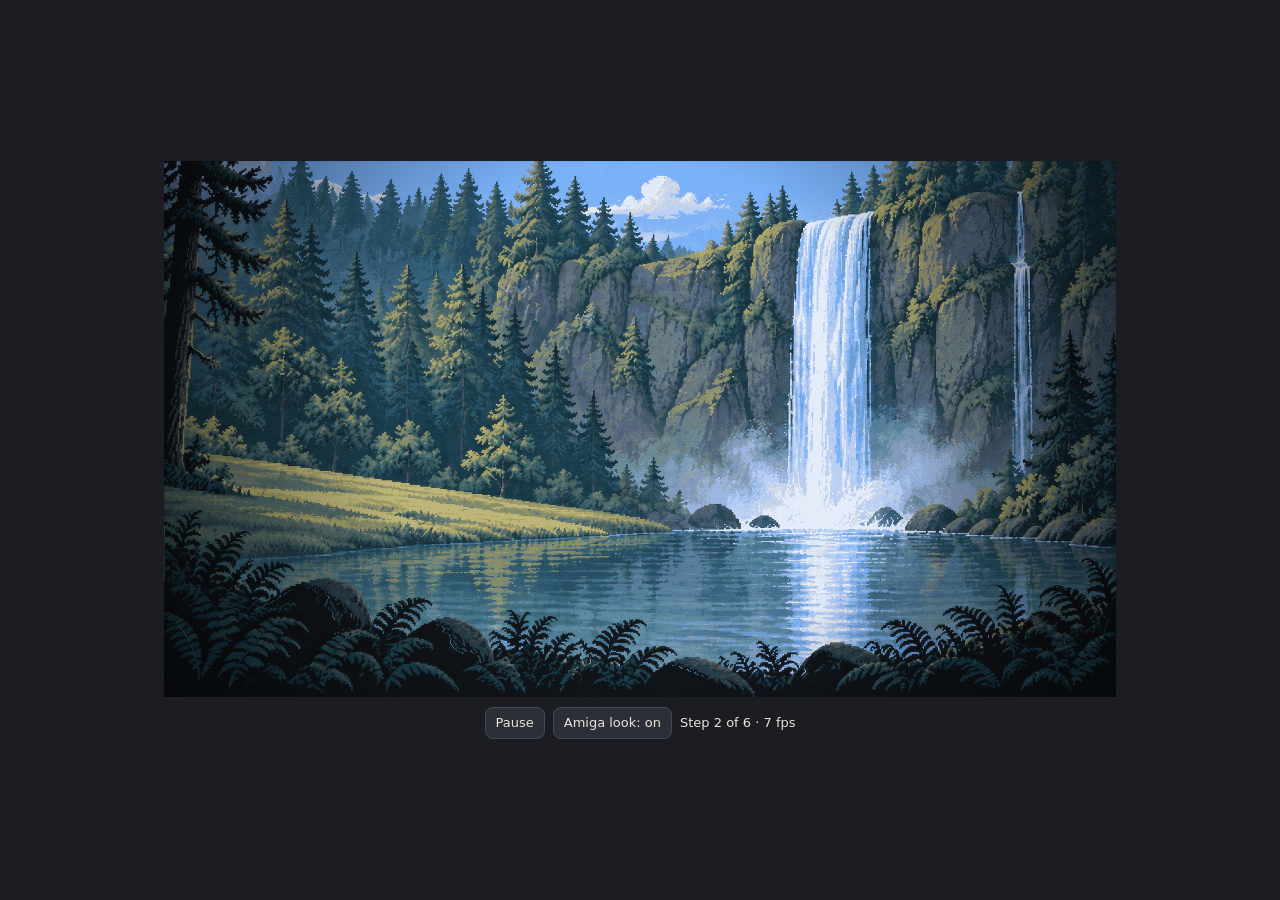
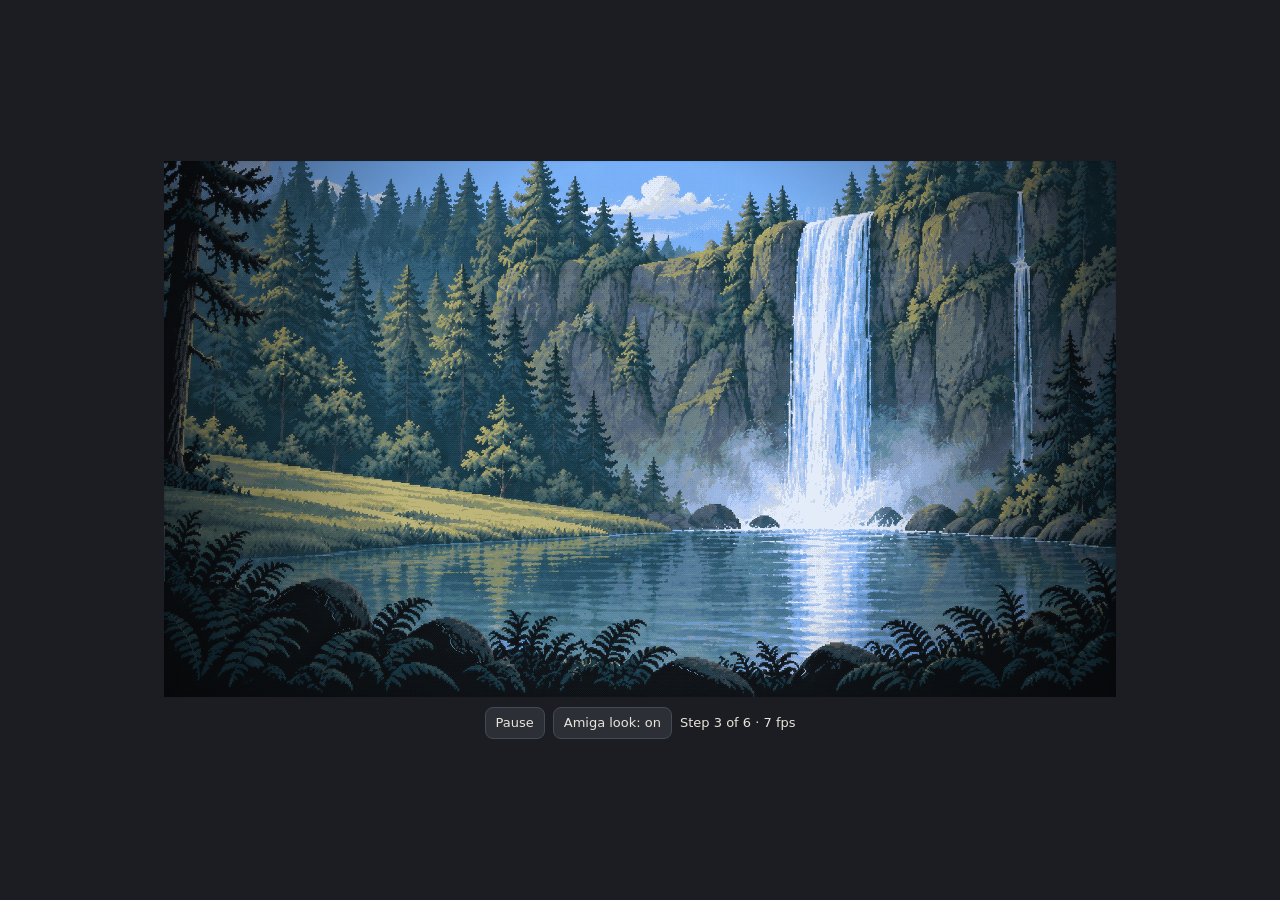
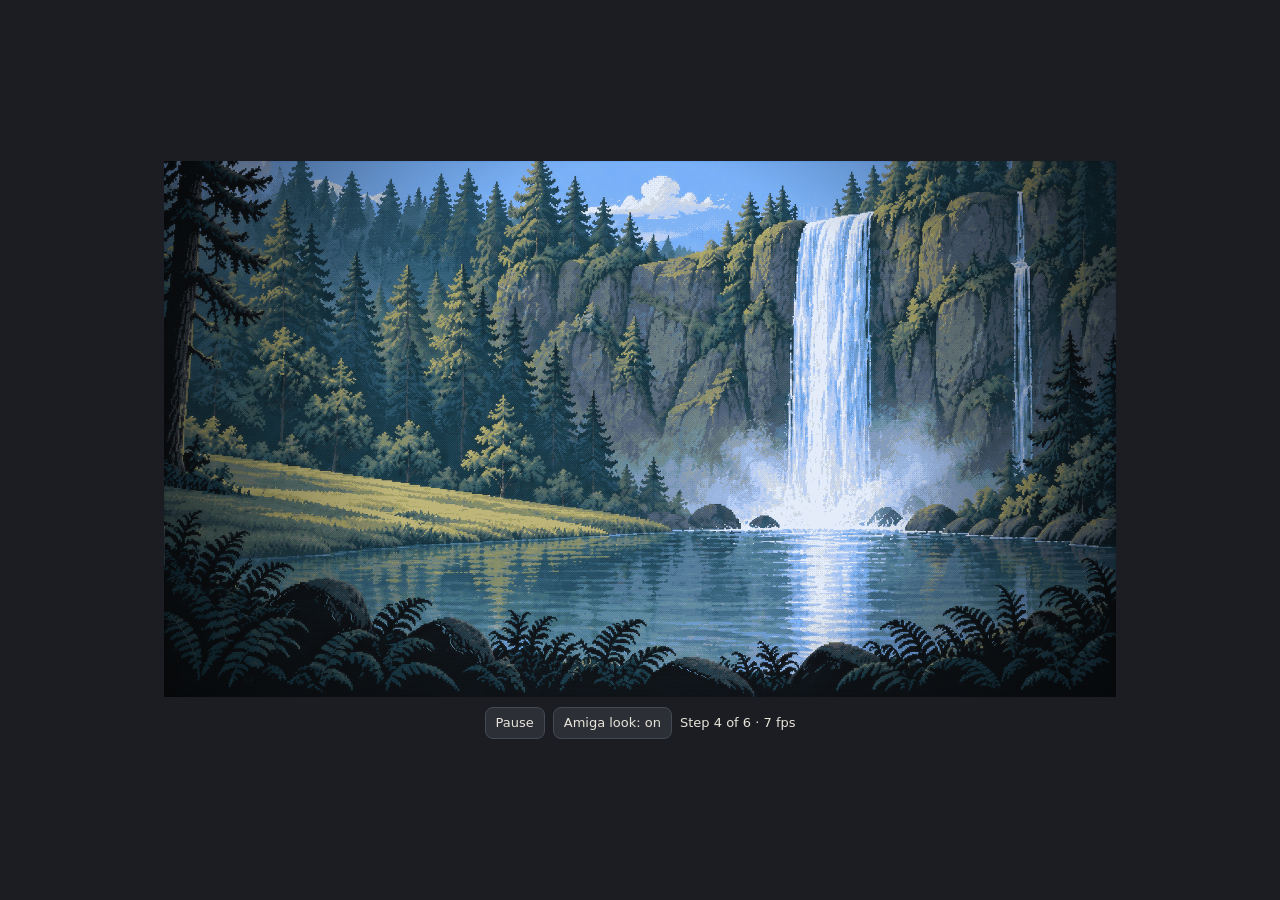
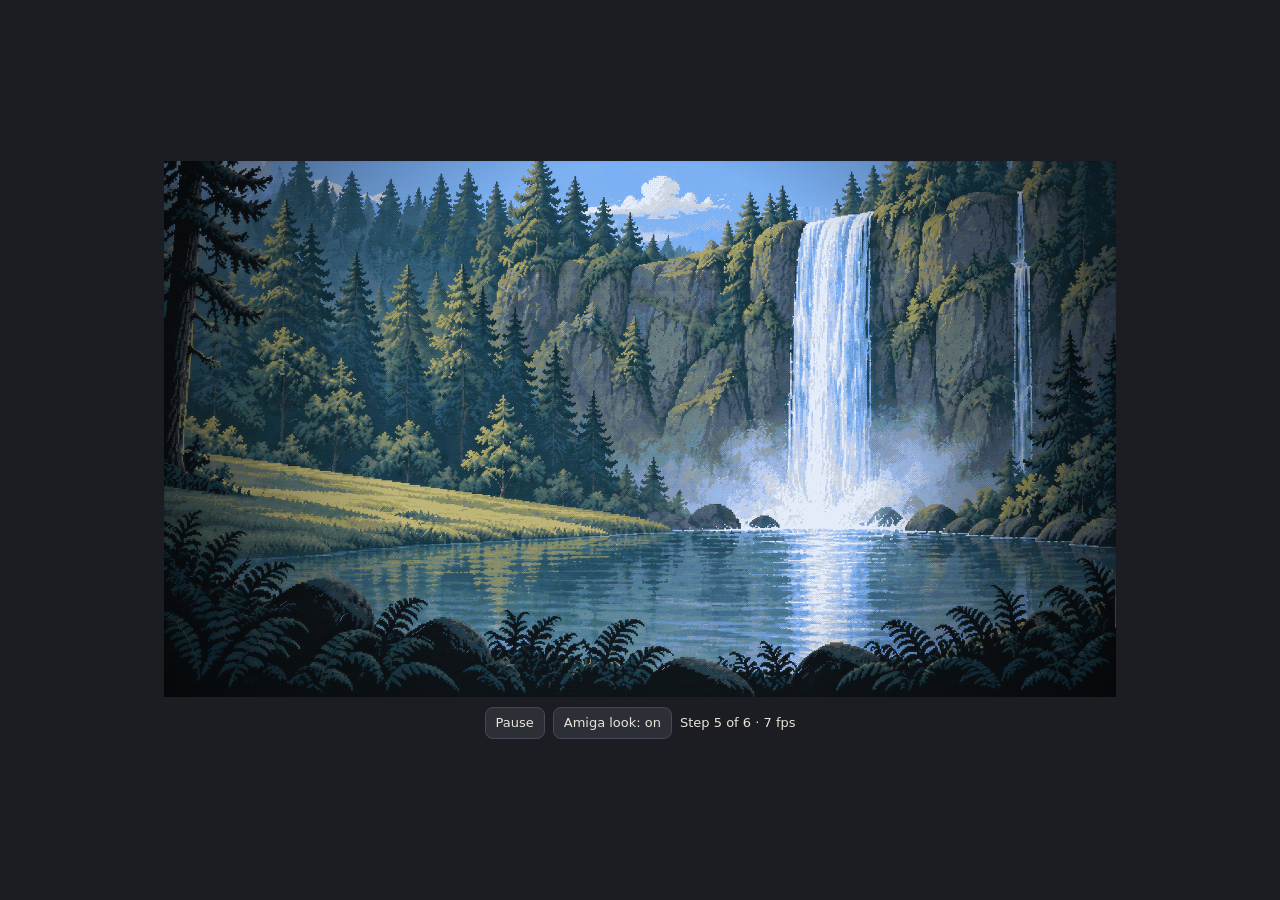
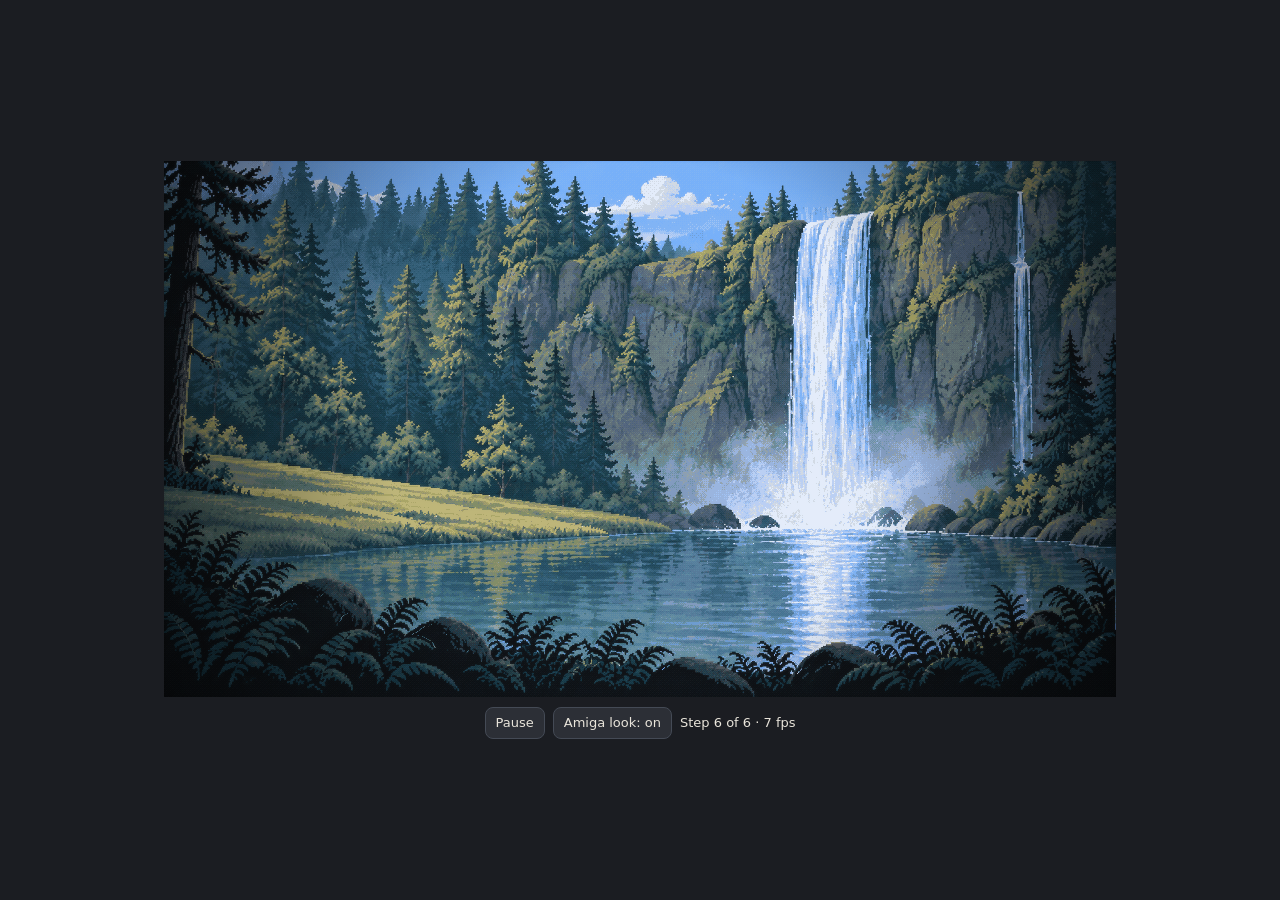
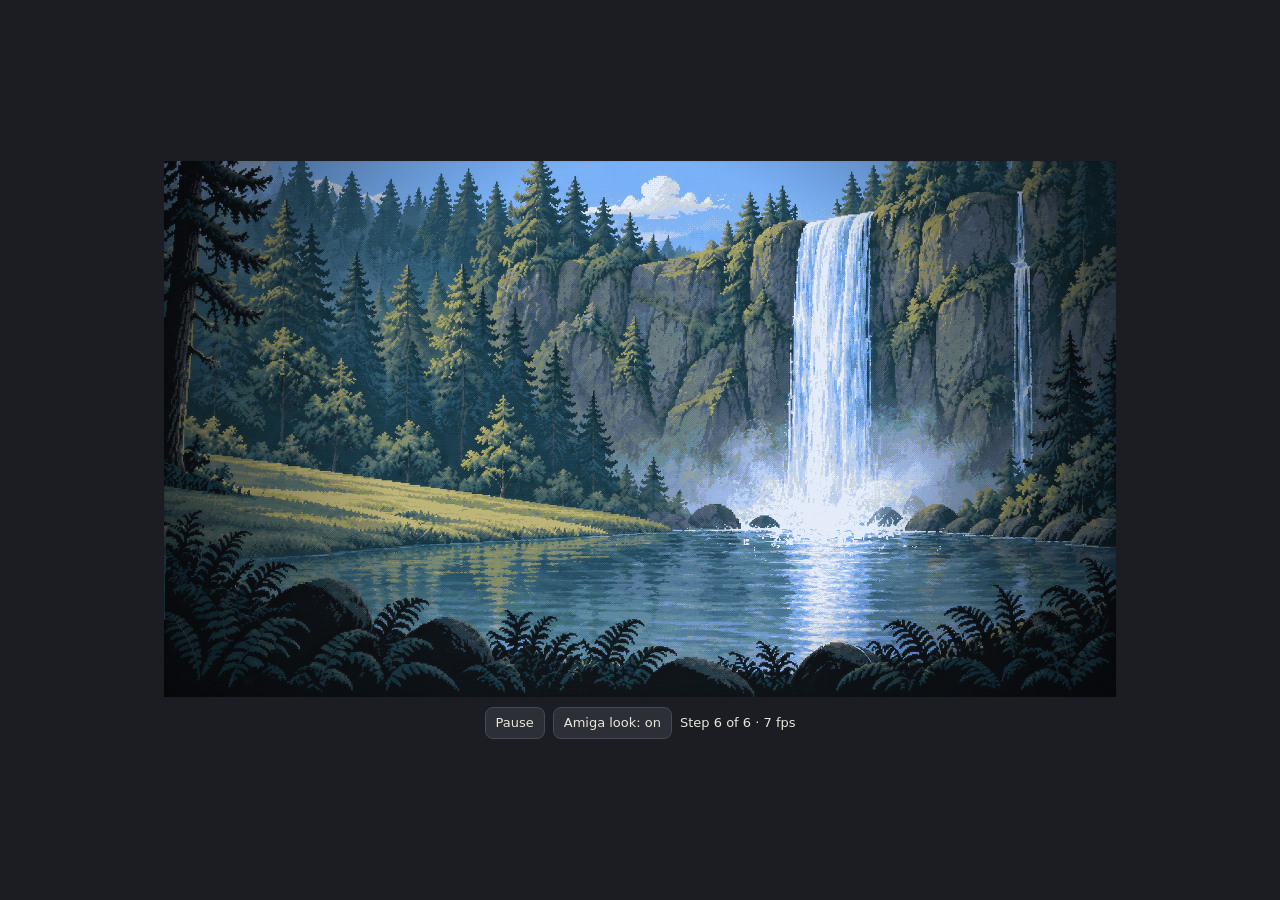
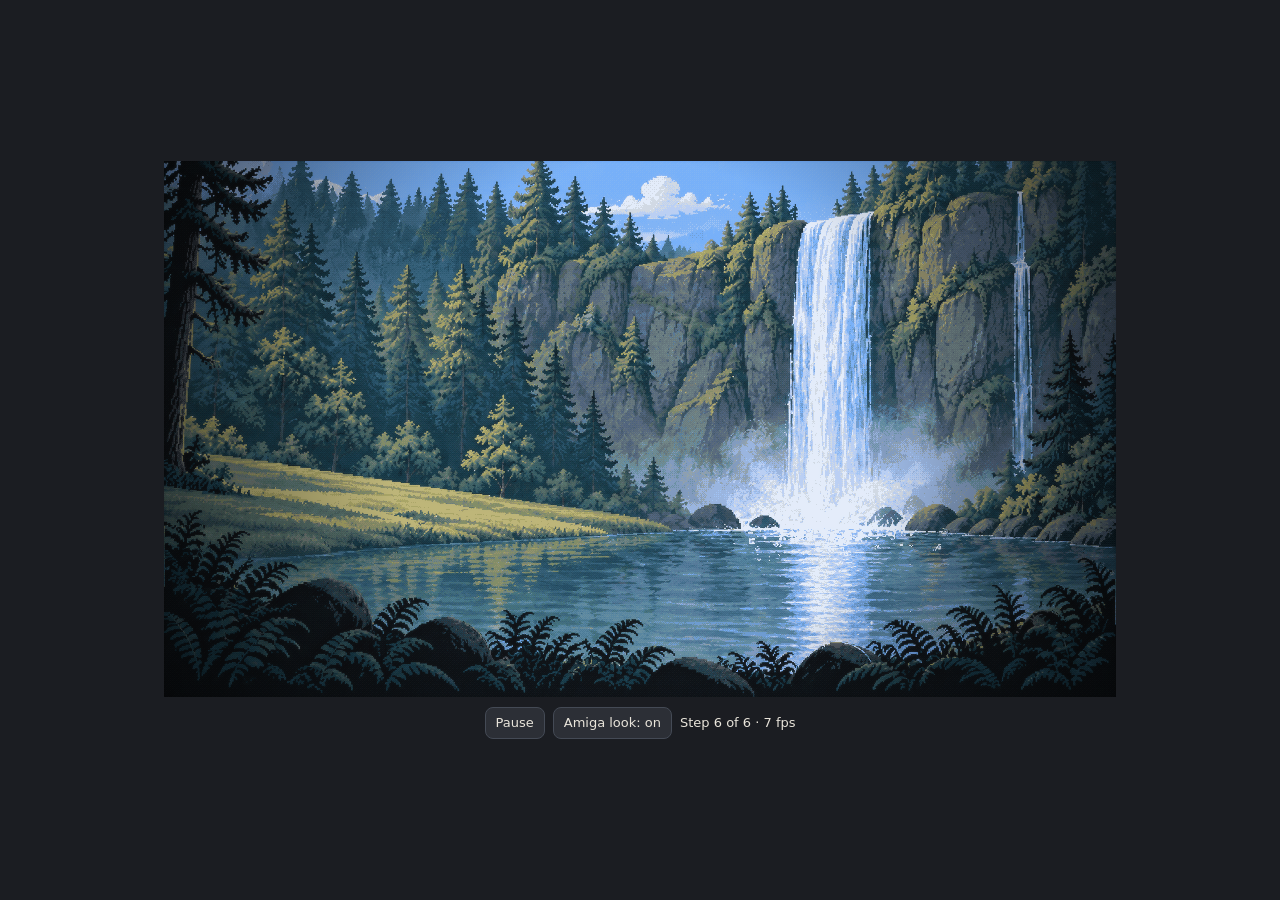
